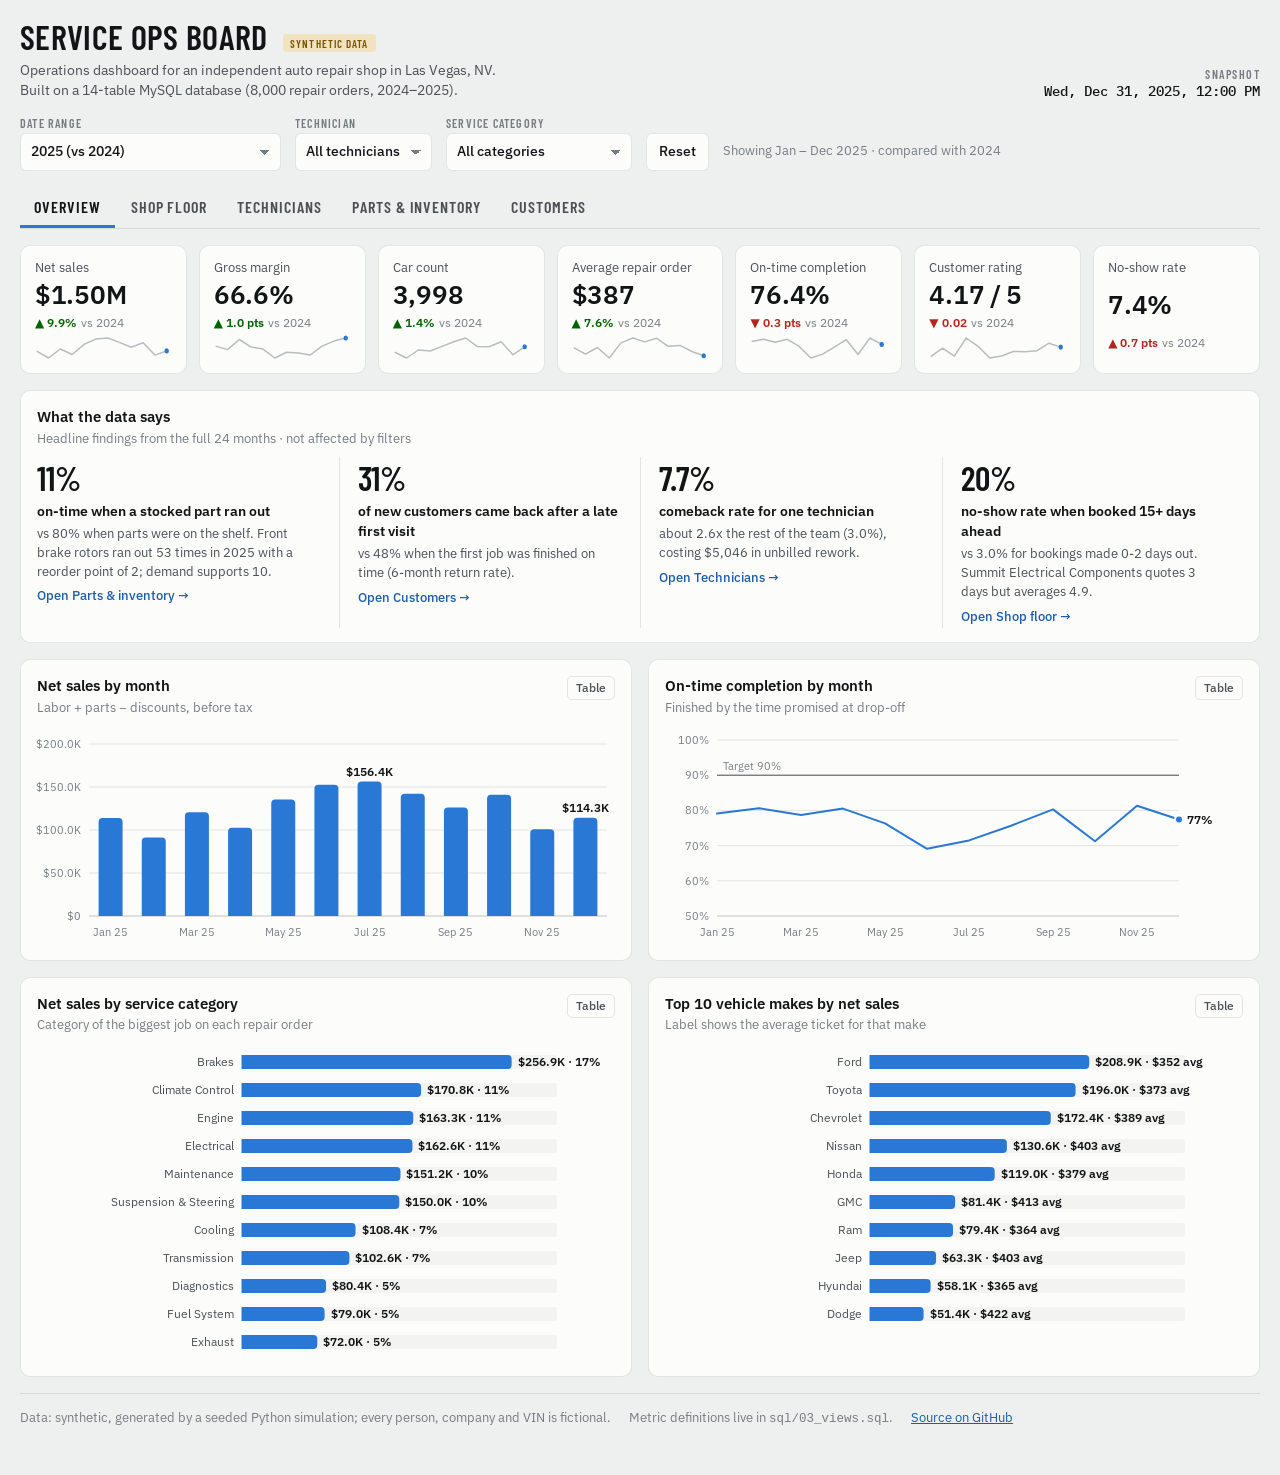
==== docs/index.html @ 3d135df9 "Rebuild service management database: v2 schema, analysis, dashboard, report Audit of the 2021 capsto" ====
<!doctype html>
<html lang="en">
<head>
<meta charset="utf-8">
<meta name="viewport" content="width=device-width, initial-scale=1, viewport-fit=cover">
<style>html{color-scheme:light}body{margin:0;font:14px/1.45 system-ui,sans-serif}img{max-width:100%}[hidden]{display:none!important}</style>
<title>Service Ops Board</title>
<link rel="preconnect" href="https://fonts.googleapis.com">
<link rel="preconnect" href="https://fonts.gstatic.com" crossorigin>
<link rel="stylesheet" href="https://fonts.googleapis.com/css2?family=Barlow+Condensed:wght@500;600&family=IBM+Plex+Mono:wght@400;500&family=IBM+Plex+Sans:wght@400;500;600&display=swap">
<style>
:root {
  --page:#eef0ef; --card:#fcfcfb; --card-2:#f3f4f2; --ink:#121416; --ink-2:#4a5056; --muted:#767d82;
  --grid:#e3e5e1; --axis:#c3c6c1; --hair:rgba(18,20,22,.10);
  --accent:#2a78d6; --accent-ink:#1c5cab; --accent-wash:rgba(42,120,214,.10);
  --s2:#eb6834; --s3:#1baf7a; --deemph:#b8bdbf;
  --good:#0ca30c; --warn:#fab219; --serious:#ec835a; --crit:#d03b3b;
  --good-ink:#006300; --warn-ink:#7a5200; --serious-ink:#9c3d17; --crit-ink:#b3261e;
  --chip-good:rgba(12,163,12,.12); --chip-warn:rgba(250,178,25,.22); --chip-serious:rgba(236,131,90,.20);
  --chip-crit:rgba(208,59,59,.13); --chip-neutral:rgba(18,20,22,.06);
  --seq-1:#e4eefb; --seq-2:#b7d3f6; --seq-3:#86b6ef; --seq-4:#5598e7; --seq-5:#2a78d6; --seq-6:#1c5cab; --seq-7:#104281;
  --seq-ink-lo:#121416; --seq-ink-hi:#ffffff;
  --tip-bg:#16191b; --tip-ink:#f4f5f5; --tip-ink-2:#aeb4b8;
  --sans:"IBM Plex Sans", system-ui, -apple-system, "Segoe UI", sans-serif;
  --mono:"IBM Plex Mono", ui-monospace, "SFMono-Regular", Menlo, monospace;
  --display:"Barlow Condensed", "Arial Narrow", system-ui, sans-serif;
}
@media (prefers-color-scheme: dark) {
  :root:not([data-theme="light"]) {
    color-scheme: dark;
    --page:#0e0f10; --card:#1a1a19; --card-2:#232322; --ink:#f3f4f4; --ink-2:#c3c2b7; --muted:#908e87;
    --grid:#2c2c2a; --axis:#3d3d3a; --hair:rgba(255,255,255,.10);
    --accent:#3987e5; --accent-ink:#86b6ef; --accent-wash:rgba(57,135,229,.16);
    --s2:#d95926; --s3:#199e70; --deemph:#55595c;
    --good-ink:#3cc43c; --warn-ink:#fab219; --serious-ink:#ec835a; --crit-ink:#f07a7a;
    --chip-good:rgba(12,163,12,.20); --chip-warn:rgba(250,178,25,.18); --chip-serious:rgba(236,131,90,.20);
    --chip-crit:rgba(208,59,59,.24); --chip-neutral:rgba(255,255,255,.08);
    --seq-1:#1f2833; --seq-2:#1b3656; --seq-3:#184f95; --seq-4:#256abf; --seq-5:#3987e5; --seq-6:#6da7ec; --seq-7:#b7d3f6;
    --seq-ink-lo:#f3f4f4; --seq-ink-hi:#0e0f10;
    --tip-bg:#f3f4f4; --tip-ink:#121416; --tip-ink-2:#4a5056;
  }
}
:root[data-theme="dark"] {
  color-scheme: dark;
  --page:#0e0f10; --card:#1a1a19; --card-2:#232322; --ink:#f3f4f4; --ink-2:#c3c2b7; --muted:#908e87;
  --grid:#2c2c2a; --axis:#3d3d3a; --hair:rgba(255,255,255,.10);
  --accent:#3987e5; --accent-ink:#86b6ef; --accent-wash:rgba(57,135,229,.16);
  --s2:#d95926; --s3:#199e70; --deemph:#55595c;
  --good-ink:#3cc43c; --warn-ink:#fab219; --serious-ink:#ec835a; --crit-ink:#f07a7a;
  --chip-good:rgba(12,163,12,.20); --chip-warn:rgba(250,178,25,.18); --chip-serious:rgba(236,131,90,.20);
  --chip-crit:rgba(208,59,59,.24); --chip-neutral:rgba(255,255,255,.08);
  --seq-1:#1f2833; --seq-2:#1b3656; --seq-3:#184f95; --seq-4:#256abf; --seq-5:#3987e5; --seq-6:#6da7ec; --seq-7:#b7d3f6;
  --seq-ink-lo:#f3f4f4; --seq-ink-hi:#0e0f10;
  --tip-bg:#f3f4f4; --tip-ink:#121416; --tip-ink-2:#4a5056;
}

* { box-sizing: border-box; }
body { background: var(--page); color: var(--ink); font: 14px/1.45 var(--sans); margin: 0; }
.wrap { max-width: 1320px; margin: 0 auto; padding: 20px 20px 48px; display: grid; gap: 16px; }
@media (max-width: 600px) { .wrap { padding: 14px 16px 40px; } }

/* header */
.top { display: flex; flex-wrap: wrap; align-items: flex-end; justify-content: space-between; gap: 12px 24px; }
.brand h1 { font: 600 34px/1 var(--display); letter-spacing: .01em; margin: 0; text-transform: uppercase; }
.brand p { margin: 6px 0 0; color: var(--ink-2); max-width: 62ch; }
.stamp { display: grid; gap: 2px; justify-items: end; text-align: right; }
.stamp .lbl { font: 600 12px/1 var(--display); letter-spacing: .12em; text-transform: uppercase; color: var(--muted); }
.stamp .val { font: 500 14px/1.3 var(--mono); color: var(--ink); }
@media (max-width: 600px) { .stamp { justify-items: start; text-align: left; } }
.badge { display: inline-block; font: 600 11px/1 var(--display); letter-spacing: .1em; text-transform: uppercase;
  padding: 4px 7px 3px; border-radius: 3px; background: var(--chip-warn); color: var(--warn-ink); vertical-align: 2px; margin-left: 8px; }

/* filters + tabs */
.controls { display: flex; flex-wrap: wrap; gap: 10px 14px; align-items: end; }
.field { display: grid; gap: 4px; }
.field label { font: 600 12px/1 var(--display); letter-spacing: .1em; text-transform: uppercase; color: var(--muted); }
select, .btn { font: 500 14px/1.2 var(--sans); color: var(--ink); background: var(--card); border: 1px solid var(--hair);
  border-radius: 6px; padding: 8px 30px 8px 10px; min-height: 38px; }
select { appearance: none; background-image: linear-gradient(45deg, transparent 50%, var(--muted) 50%), linear-gradient(135deg, var(--muted) 50%, transparent 50%);
  background-position: calc(100% - 15px) 16px, calc(100% - 10px) 16px; background-size: 5px 5px; background-repeat: no-repeat; max-width: 100%; }
.btn { padding: 8px 12px; cursor: pointer; }
.btn:hover { background: var(--card-2); }
:focus-visible { outline: 2px solid var(--focus, var(--accent)); outline-offset: 2px; }
.cmp { color: var(--muted); font-size: 13px; padding-bottom: 10px; }
.tabs { display: flex; gap: 2px; border-bottom: 1px solid var(--hair); overflow-x: auto; scrollbar-width: none; }
.tab { font: 600 16px/1 var(--display); letter-spacing: .06em; text-transform: uppercase; color: var(--ink-2);
  background: none; border: 0; border-bottom: 3px solid transparent; padding: 12px 14px 10px; cursor: pointer; white-space: nowrap; }
.tab:hover { color: var(--ink); }
.tab[aria-selected="true"] { color: var(--ink); border-bottom-color: var(--accent); }

/* layout */
.grid { display: grid; grid-template-columns: repeat(12, minmax(0, 1fr)); gap: 16px; }
.s12 { grid-column: span 12; } .s8 { grid-column: span 8; } .s6 { grid-column: span 6; } .s4 { grid-column: span 4; }
@media (max-width: 980px) { .s8, .s6, .s4 { grid-column: span 12; } }
.kpis { display: grid; grid-template-columns: repeat(auto-fit, minmax(160px, 1fr)); gap: 12px; grid-column: span 12; }

.card { background: var(--card); border: 1px solid var(--hair); border-radius: 10px; padding: 16px 16px 14px; min-width: 0; display: grid; gap: 10px; align-content: start; }
.card-h { display: flex; justify-content: space-between; align-items: start; gap: 12px; }
.card-h h2 { font: 600 15px/1.3 var(--sans); margin: 0; text-wrap: balance; }
.card-h .sub { color: var(--muted); font-size: 12.5px; margin-top: 2px; }
.tv { font: 500 12px/1 var(--sans); color: var(--ink-2); background: none; border: 1px solid var(--hair); border-radius: 5px;
  padding: 5px 8px; cursor: pointer; white-space: nowrap; }
.tv:hover { background: var(--card-2); }
.chart { position: relative; min-height: 40px; }
.chart svg { display: block; width: 100%; height: auto; overflow: visible; }
.note { color: var(--muted); font-size: 12px; }
.legend { display: flex; flex-wrap: wrap; gap: 6px 16px; font-size: 12.5px; color: var(--ink-2); }
.legend span { display: inline-flex; align-items: center; gap: 6px; }
.key-line { width: 14px; height: 2px; border-radius: 1px; display: inline-block; }
.key-dot { width: 10px; height: 10px; border-radius: 50%; display: inline-block; }
.key-ring { width: 10px; height: 10px; border-radius: 50%; display: inline-block; border: 2px solid var(--deemph); }
.key-box { width: 10px; height: 10px; border-radius: 2px; display: inline-block; }

/* KPI tile */
.kpi { background: var(--card); border: 1px solid var(--hair); border-radius: 10px; padding: 12px 14px; display: grid; gap: 4px; min-width: 0; }
.kpi .l { font-size: 12.5px; color: var(--ink-2); }
.kpi .v { font: 600 26px/1.15 var(--sans); letter-spacing: -.01em; }
.kpi .d { font-size: 12px; color: var(--muted); display: flex; gap: 4px; align-items: baseline; flex-wrap: wrap; }
.kpi .d b { font-weight: 600; }
.up-good { color: var(--good-ink); } .down-bad { color: var(--crit-ink); } .flat { color: var(--ink-2); }
.kpi svg { width: 100%; height: 26px; display: block; }

/* tables */
.tbl-wrap { overflow-x: auto; }
table { border-collapse: collapse; width: 100%; font-size: 13px; }
th { font: 600 12px/1.2 var(--display); letter-spacing: .08em; text-transform: uppercase; color: var(--muted); text-align: left;
  padding: 8px 10px; border-bottom: 1px solid var(--axis); white-space: nowrap; }
td { padding: 8px 10px; border-bottom: 1px solid var(--grid); vertical-align: middle; }
td.n, th.n { text-align: right; font-variant-numeric: tabular-nums; }
td.mono { font-family: var(--mono); font-size: 12.5px; }
tr:last-child td { border-bottom: 0; }
.sub-t { color: var(--muted); font-size: 12px; }

.chip { display: inline-flex; align-items: center; gap: 5px; font: 500 12px/1 var(--sans); padding: 4px 8px; border-radius: 999px; white-space: nowrap; }
.chip svg { width: 12px; height: 12px; flex: none; }
.c-good { background: var(--chip-good); color: var(--good-ink); }
.c-warn { background: var(--chip-warn); color: var(--warn-ink); }
.c-serious { background: var(--chip-serious); color: var(--serious-ink); }
.c-crit { background: var(--chip-crit); color: var(--crit-ink); }
.c-neutral { background: var(--chip-neutral); color: var(--ink-2); }

.meter { display: flex; align-items: center; gap: 8px; min-width: 150px; }
.meter .track { position: relative; flex: 1; height: 8px; border-radius: 4px; background: var(--accent-wash); }
.meter .fill { position: absolute; left: 0; top: 0; bottom: 0; border-radius: 4px; background: var(--accent); }
.meter .tick { position: absolute; top: -3px; bottom: -3px; width: 2px; background: var(--ink-2); border-radius: 1px; }
.meter span { font-variant-numeric: tabular-nums; min-width: 48px; text-align: right; }

/* findings */
.finds { display: grid; grid-template-columns: repeat(auto-fit, minmax(230px, 1fr)); gap: 0; }
.find { display: grid; gap: 4px; align-content: start; padding: 4px 18px 2px; border-left: 1px solid var(--grid); }
.find:first-child { border-left: 0; padding-left: 0; }
@media (max-width: 980px) { .find { border-left: 0; padding: 12px 0; border-top: 1px solid var(--grid); } .find:first-child { border-top: 0; } }
.find .big { font: 600 34px/1 var(--display); color: var(--ink); margin-bottom: 2px; }
.find .t { font-weight: 600; }
.find .b { color: var(--ink-2); font-size: 13px; }
.find button { justify-self: start; font: 500 12.5px/1 var(--sans); color: var(--accent-ink); background: none; border: 0; padding: 4px 0; cursor: pointer; }
.find button:hover { text-decoration: underline; }

/* tooltip */
#tip { position: fixed; z-index: 20; pointer-events: none; background: var(--tip-bg); color: var(--tip-ink); border-radius: 8px;
  padding: 8px 10px; font-size: 12.5px; box-shadow: 0 6px 20px rgba(0,0,0,.18); max-width: 260px; }
#tip .tt { color: var(--tip-ink-2); margin-bottom: 4px; }
#tip .row { display: flex; align-items: center; gap: 8px; }
#tip .row b { font-weight: 600; font-variant-numeric: tabular-nums; }
#tip .row i { color: var(--tip-ink-2); font-style: normal; }

footer { color: var(--muted); font-size: 12.5px; display: flex; flex-wrap: wrap; gap: 6px 18px; border-top: 1px solid var(--hair); padding-top: 14px; }
footer a { color: var(--accent-ink); }

.axis-t { fill: var(--muted); font: 11px var(--sans); font-variant-numeric: tabular-nums; }
.lbl-t { fill: var(--ink-2); font: 12px var(--sans); }
.val-t { fill: var(--ink); font: 600 12px var(--sans); font-variant-numeric: tabular-nums; }
.grp-t { fill: var(--muted); font: 600 11px var(--display); letter-spacing: .1em; text-transform: uppercase; }
.hit { fill: transparent; cursor: default; }
.mark { transition: opacity .12s; }
@media (prefers-reduced-motion: reduce) { .mark { transition: none; } }
</style>
</head>
<body>


<div class="wrap">
  <header class="top">
    <div class="brand">
      <h1>Service Ops Board <span class="badge">Synthetic data</span></h1>
      <p>Operations dashboard for an independent auto repair shop in Las Vegas, NV. Built on a 14-table MySQL database (8,000 repair orders, 2024–2025).</p>
    </div>
    <div class="stamp"><span class="lbl">Snapshot</span><span class="val" id="stamp"></span></div>
  </header>

  <div class="controls" role="group" aria-label="Filters">
    <div class="field"><label for="f-period">Date range</label>
      <select id="f-period">
        <option value="fy25">2025 (vs 2024)</option>
        <option value="q425">Oct – Dec 2025 (vs 2024)</option>
        <option value="sum25">Summer 2025, Jun – Aug (vs 2024)</option>
        <option value="l90">Last 90 days (vs prior 90)</option>
        <option value="fy24">2024</option>
        <option value="all">All 24 months</option>
      </select></div>
    <div class="field"><label for="f-tech">Technician</label><select id="f-tech"></select></div>
    <div class="field"><label for="f-cat">Service category</label><select id="f-cat"></select></div>
    <button class="btn" id="f-reset" type="button">Reset</button>
    <div class="cmp" id="cmp"></div>
  </div>

  <nav class="tabs" role="tablist" aria-label="Dashboard pages">
    <button class="tab" role="tab" id="t-overview" data-tab="overview">Overview</button>
    <button class="tab" role="tab" id="t-floor" data-tab="floor">Shop floor</button>
    <button class="tab" role="tab" id="t-techs" data-tab="techs">Technicians</button>
    <button class="tab" role="tab" id="t-parts" data-tab="parts">Parts &amp; inventory</button>
    <button class="tab" role="tab" id="t-customers" data-tab="customers">Customers</button>
  </nav>

  <main id="view" class="grid" role="tabpanel"></main>

  <footer>
    <span>Data: synthetic, generated by a seeded Python simulation; every person, company and VIN is fictional.</span>
    <span>Metric definitions live in <code>sql/03_views.sql</code>.</span>
    <span><a href="https://github.com/JomelCapili/Database-Design-and-Implementation">Source on GitHub</a></span>
  </footer>
</div>
<div id="tip" hidden></div>

<script id="dash-data" type="application/json">{"meta":{"epoch":"2024-01-01","snapshot":"2025-12-31 12:00:00","mechs":[{"name":"Marcus Reyes","level":"Master Technician"},{"name":"Dana Whitfield","level":"Master Technician"},{"name":"Luis Navarro","level":"Technician"},{"name":"Priya Shah","level":"Technician"},{"name":"Tyler Brooks","level":"Technician"},{"name":"Kevin Tran","level":"Apprentice"},{"name":"Jordan Kim","level":"Apprentice"}],"cats":["Brakes","Exhaust","Engine","Maintenance","Diagnostics","Suspension & Steering","Electrical","Transmission","Fuel System","Climate Control","Cooling"],"makes":["Kia","Chevrolet","Honda","Chrysler","Ford","Audi","Toyota","Hyundai","Ram","Lexus","Subaru","Volkswagen","Dodge","Jeep","Mazda","Nissan","BMW","Buick","GMC","Mercedes-Benz"],"channels":["Walk-in","Google Search","Referral","Yelp","Social Media","Fleet Account"],"statuses":["Completed","In Progress","Waiting on Parts","Open"],"slots":["07:30","08:00","08:30","09:00","09:30","10:00","10:30","11:00","11:30","12:00","12:30","13:00","13:30","14:00","14:30","15:00","15:30"],"apptStatus":["Arrived","No-Show","Cancelled","Scheduled"],"parts":[{"sku":"FL-0W20-QT","name":"Full Synthetic Motor Oil 0W-20 (1 qt)","cat":"Fluids"},{"sku":"FL-5W30-QT","name":"Full Synthetic Motor Oil 5W-30 (1 qt)","cat":"Fluids"},{"sku":"FL-ATF-QT","name":"ATF Multi-Vehicle (1 qt)","cat":"Fluids"},{"sku":"FL-COOL-GAL","name":"Extended Life Coolant 50/50 (1 gal)","cat":"Fluids"},{"sku":"FL-DOT4","name":"DOT 4 Brake Fluid (32 oz)","cat":"Fluids"},{"sku":"FL-R134A","name":"R-134a Refrigerant (12 oz)","cat":"Fluids"},{"sku":"FL-R1234YF","name":"R-1234yf Refrigerant (8 oz)","cat":"Fluids"},{"sku":"FL-FUELCLN","name":"Fuel Injection Cleaning Kit","cat":"Fluids"},{"sku":"FI-OIL-STD","name":"Oil Filter - Spin-On","cat":"Filters"},{"sku":"FI-OIL-CART","name":"Oil Filter - Cartridge (European)","cat":"Filters"},{"sku":"FI-AIR","name":"Engine Air Filter","cat":"Filters"},{"sku":"FI-CABIN","name":"Cabin Air Filter","cat":"Filters"},{"sku":"FI-FUEL","name":"In-Line Fuel Filter","cat":"Filters"},{"sku":"BR-PAD-F","name":"Ceramic Brake Pads - Front (set)","cat":"Brakes"},{"sku":"BR-PAD-R","name":"Ceramic Brake Pads - Rear (set)","cat":"Brakes"},{"sku":"BR-ROT-F","name":"Brake Rotor - Front (each)","cat":"Brakes"},{"sku":"BR-HW-KIT","name":"Brake Hardware Kit","cat":"Brakes"},{"sku":"EL-BAT-24F","name":"AGM Battery - Group 24F","cat":"Electrical System"},{"sku":"EL-BAT-H6","name":"AGM Battery - Group H6/48","cat":"Electrical System"},{"sku":"EL-ALT","name":"Alternator (Remanufactured)","cat":"Electrical System"},{"sku":"EL-STARTER","name":"Starter Motor (Remanufactured)","cat":"Electrical System"},{"sku":"EL-COIL","name":"Ignition Coil","cat":"Electrical System"},{"sku":"EL-PLUG-IR","name":"Iridium Spark Plug (each)","cat":"Electrical System"},{"sku":"EL-O2","name":"Oxygen Sensor","cat":"Electrical System"},{"sku":"AC-COMP","name":"A/C Compressor Assembly","cat":"Climate Control"},{"sku":"AC-DRIER","name":"A/C Receiver Drier / Accumulator","cat":"Climate Control"},{"sku":"AC-DYE","name":"UV Leak Detection Dye","cat":"Climate Control"},{"sku":"AC-COND","name":"A/C Condenser","cat":"Climate Control"},{"sku":"CL-WPUMP","name":"Water Pump","cat":"Cooling System"},{"sku":"CL-RAD","name":"Radiator","cat":"Cooling System"},{"sku":"CL-TSTAT","name":"Thermostat & Gasket","cat":"Cooling System"},{"sku":"CL-HOSE","name":"Radiator Hose Kit","cat":"Cooling System"},{"sku":"EN-TBELT","name":"Timing Belt Kit","cat":"Engine"},{"sku":"EN-VCG","name":"Valve Cover Gasket Set","cat":"Engine"},{"sku":"EN-SERP","name":"Serpentine Belt","cat":"Engine"},{"sku":"EN-MOUNT","name":"Engine Mount","cat":"Engine"},{"sku":"CH-STRUT","name":"Strut Assembly - Front (each)","cat":"Chassis"},{"sku":"CH-CARM","name":"Control Arm w/ Ball Joint","cat":"Chassis"},{"sku":"CH-TIEROD","name":"Outer Tie Rod End","cat":"Chassis"},{"sku":"CH-SWAYLNK","name":"Sway Bar Link","cat":"Chassis"},{"sku":"EX-CAT","name":"Catalytic Converter (Direct-Fit)","cat":"Exhaust System"},{"sku":"EX-MUFF","name":"Muffler","cat":"Exhaust System"},{"sku":"EX-GASKET","name":"Exhaust Gasket Kit","cat":"Exhaust System"},{"sku":"FS-PUMP","name":"Fuel Pump Module","cat":"Fuel System"},{"sku":"FS-INJ","name":"Fuel Injector (each)","cat":"Fuel System"},{"sku":"TR-FILTER","name":"Transmission Filter & Gasket Kit","cat":"Transmission"},{"sku":"TR-CLUTCH","name":"Clutch Kit","cat":"Transmission"},{"sku":"TR-REBUILD","name":"Transmission Rebuild Kit","cat":"Transmission"},{"sku":"TR-SOLENOID","name":"Shift Solenoid","cat":"Transmission"}]},"wo":{"id":[1,2,3,4,5,6,7,8,9,10,11,12,13,14,15,16,17,18,19,20,21,22,23,24,25,26,27,28,29,30,31,32,33,34,35,36,37,38,39,40,41,42,43,44,45,46,47,48,49,50,51,52,53,54,55,56,57,58,59,60,61,62,63,64,65,66,67,68,69,70,71,72,73,74,75,76,77,78,79,80,81,82,83,84,85,86,87,88,89,90,91,92,93,94,95,96,97,98,99,100,101,102,103,104,105,106,107,108,109,110,111,112,113,114,115,116,117,118,119,120,121,122,123,124,125,126,127,128,129,130,131,132,133,134,135,136,137,138,139,140,141,142,143,144,145,146,147,148,149,150,151,152,153,154,155,156,157,158,159,160,161,162,163,164,165,166,167,168,169,170,171,172,173,174,175,176,177,178,179,180,181,182,183,184,185,186,187,188,189,190,191,192,193,194,195,196,197,198,199,200,201,202,203,204,205,206,207,208,209,210,211,212,213,214,215,216,217,218,219,220,221,222,223,224,225,226,227,228,229,230,231,232,233,234,235,236,237,238,239,240,241,242,243,244,245,246,247,248,249,250,251,252,253,254,255,256,257,258,259,260,261,262,263,264,265,266,267,268,269,270,271,272,273,274,275,276,277,278,279,280,281,282,283,284,285,286,287,288,289,290,291,292,293,294,295,296,297,298,299,300,301,302,303,304,305,306,307,308,309,310,311,312,313,314,315,316,317,318,319,320,321,322,323,324,325,326,327,328,329,330,331,332,333,334,335,336,337,338,339,340,341,342,343,344,345,346,347,348,349,350,351,352,353,354,355,356,357,358,359,360,361,362,363,364,365,366,367,368,369,370,371,372,373,374,375,376,377,378,379,380,381,382,383,384,385,386,387,388,389,390,391,392,393,394,395,396,397,398,399,400,401,402,403,404,405,406,407,408,409,410,411,412,413,414,415,416,417,418,419,420,421,422,423,424,425,426,427,428,429,430,431,432,433,434,435,436,437,438,439,440,441,442,443,444,445,446,447,448,449,450,451,452,453,454,455,456,457,458,459,460,461,462,463,464,465,466,467,468,469,470,471,472,473,474,475,476,477,478,479,480,481,482,483,484,485,486,487,488,489,490,491,492,493,494,495,496,497,498,499,500,501,502,503,504,505,506,507,508,509,510,511,512,513,514,515,516,517,518,519,520,521,522,523,524,525,526,527,528,529,530,531,532,533,534,535,536,537,538,539,540,541,542,543,544,545,546,547,548,549,550,551,552,553,554,555,556,557,558,559,560,561,562,563,564,565,566,567,568,569,570,571,572,573,574,575,576,577,578,579,580,581,582,583,584,585,586,587,588,589,590,591,592,593,594,595,596,597,598,599,600,601,602,603,604,605,606,607,608,609,610,611,612,613,614,615,616,617,618,619,620,621,622,623,624,625,626,627,628,629,630,631,632,633,634,635,636,637,638,639,640,641,642,643,644,645,646,647,648,649,650,651,652,653,654,655,656,657,658,659,660,661,662,663,664,665,666,667,668,669,670,671,672,673,674,675,676,677,678,679,680,681,682,683,684,685,686,687,688,689,690,691,692,693,694,695,696,697,698,699,700,701,702,703,704,705,706,707,708,709,710,711,712,713,714,715,716,717,718,719,720,721,722,723,724,725,726,727,728,729,730,731,732,733,734,735,736,737,738,739,740,741,742,743,744,745,746,747,748,749,750,751,752,753,754,755,756,757,758,759,760,761,762,763,764,765,766,767,768,769,770,771,772,773,774,775,776,777,778,779,780,781,782,783,784,785,786,787,788,789,790,791,792,793,794,795,796,797,798,799,800,801,802,803,804,805,806,807,808,809,810,811,812,813,814,815,816,817,818,819,820,821,822,823,824,825,826,827,828,829,830,831,832,833,834,835,836,837,838,839,840,841,842,843,844,845,846,847,848,849,850,851,852,853,854,855,856,857,858,859,860,861,862,863,864,865,866,867,868,869,870,871,872,873,874,875,876,877,878,879,880,881,882,883,884,885,886,887,888,889,890,891,892,893,894,895,896,897,898,899,900,901,902,903,904,905,906,907,908,909,910,911,912,913,914,915,916,917,918,919,920,921,922,923,924,925,926,927,928,929,930,931,932,933,934,935,936,937,938,939,940,941,942,943,944,945,946,947,948,949,950,951,952,953,954,955,956,957,958,959,960,961,962,963,964,965,966,967,968,969,970,971,972,973,974,975,976,977,978,979,980,981,982,983,984,985,986,987,988,989,990,991,992,993,994,995,996,997,998,999,1000,1001,1002,1003,1004,1005,1006,1007,1008,1009,1010,1011,1012,1013,1014,1015,1016,1017,1018,1019,1020,1021,1022,1023,1024,1025,1026,1027,1028,1029,1030,1031,1032,1033,1034,1035,1036,1037,1038,1039,1040,1041,1042,1043,1044,1045,1046,1047,1048,1049,1050,1051,1052,1053,1054,1055,1056,1057,1058,1059,1060,1061,1062,1063,1064,1065,1066,1067,1068,1069,1070,1071,1072,1073,1074,1075,1076,1077,1078,1079,1080,1081,1082,1083,1084,1085,1086,1087,1088,1089,1090,1091,1092,1093,1094,1095,1096,1097,1098,1099,1100,1101,1102,1103,1104,1105,1106,1107,1108,1109,1110,1111,1112,1113,1114,1115,1116,1117,1118,1119,1120,1121,1122,1123,1124,1125,1126,1127,1128,1129,1130,1131,1132,1133,1134,1135,1136,1137,1138,1139,1140,1141,1142,1143,1144,1145,1146,1147,1148,1149,1150,1151,1152,1153,1154,1155,1156,1157,1158,1159,1160,1161,1162,1163,1164,1165,1166,1167,1168,1169,1170,1171,1172,1173,1174,1175,1176,1177,1178,1179,1180,1181,1182,1183,1184,1185,1186,1187,1188,1189,1190,1191,1192,1193,1194,1195,1196,1197,1198,1199,1200,1201,1202,1203,1204,1205,1206,1207,1208,1209,1210,1211,1212,1213,1214,1215,1216,1217,1218,1219,1220,1221,1222,1223,1224,1225,1226,1227,1228,1229,1230,1231,1232,1233,1234,1235,1236,1237,1238,1239,1240,1241,1242,1243,1244,1245,1246,1247,1248,1249,1250,1251,1252,1253,1254,1255,1256,1257,1258,1259,1260,1261,1262,1263,1264,1265,1266,1267,1268,1269,1270,1271,1272,1273,1274,1275,1276,1277,1278,1279,1280,1281,1282,1283,1284,1285,1286,1287,1288,1289,1290,1291,1292,1293,1294,1295,1296,1297,1298,1299,1300,1301,1302,1303,1304,1305,1306,1307,1308,1309,1310,1311,1312,1313,1314,1315,1316,1317,1318,1319,1320,1321,1322,1323,1324,1325,1326,1327,1328,1329,1330,1331,1332,1333,1334,1335,1336,1337,1338,1339,1340,1341,1342,1343,1344,1345,1346,1347,1348,1349,1350,1351,1352,1353,1354,1355,1356,1357,1358,1359,1360,1361,1362,1363,1364,1365,1366,1367,1368,1369,1370,1371,1372,1373,1374,1375,1376,1377,1378,1379,1380,1381,1382,1383,1384,1385,1386,1387,1388,1389,1390,1391,1392,1393,1394,1395,1396,1397,1398,1399,1400,1401,1402,1403,1404,1405,1406,1407,1408,1409,1410,1411,1412,1413,1414,1415,1416,1417,1418,1419,1420,1421,1422,1423,1424,1425,1426,1427,1428,1429,1430,1431,1432,1433,1434,1435,1436,1437,1438,1439,1440,1441,1442,1443,1444,1445,1446,1447,1448,1449,1450,1451,1452,1453,1454,1455,1456,1457,1458,1459,1460,1461,1462,1463,1464,1465,1466,1467,1468,1469,1470,1471,1472,1473,1474,1475,1476,1477,1478,1479,1480,1481,1482,1483,1484,1485,1486,1487,1488,1489,1490,1491,1492,1493,1494,1495,1496,1497,1498,1499,1500,1501,1502,1503,1504,1505,1506,1507,1508,1509,1510,1511,1512,1513,1514,1515,1516,1517,1518,1519,1520,1521,1522,1523,1524,1525,1526,1527,1528,1529,1530,1531,1532,1533,1534,1535,1536,1537,1538,1539,1540,1541,1542,1543,1544,1545,1546,1547,1548,1549,1550,1551,1552,1553,1554,1555,1556,1557,1558,1559,1560,1561,1562,1563,1564,1565,1566,1567,1568,1569,1570,1571,1572,1573,1574,1575,1576,1577,1578,1579,1580,1581,1582,1583,1584,1585,1586,1587,1588,1589,1590,1591,1592,1593,1594,1595,1596,1597,1598,1599,1600,1601,1602,1603,1604,1605,1606,1607,1608,1609,1610,1611,1612,1613,1614,1615,1616,1617,1618,1619,1620,1621,1622,1623,1624,1625,1626,1627,1628,1629,1630,1631,1632,1633,1634,1635,1636,1637,1638,1639,1640,1641,1642,1643,1644,1645,1646,1647,1648,1649,1650,1651,1652,1653,1654,1655,1656,1657,1658,1659,1660,1661,1662,1663,1664,1665,1666,1667,1668,1669,1670,1671,1672,1673,1674,1675,1676,1677,1678,1679,1680,1681,1682,1683,1684,1685,1686,1687,1688,1689,1690,1691,1692,1693,1694,1695,1696,1697,1698,1699,1700,1701,1702,1703,1704,1705,1706,1707,1708,1709,1710,1711,1712,1713,1714,1715,1716,1717,1718,1719,1720,1721,1722,1723,1724,1725,1726,1727,1728,1729,1730,1731,1732,1733,1734,1735,1736,1737,1738,1739,1740,1741,1742,1743,1744,1745,1746,1747,1748,1749,1750,1751,1752,1753,1754,1755,1756,1757,1758,1759,1760,1761,1762,1763,1764,1765,1766,1767,1768,1769,1770,1771,1772,1773,1774,1775,1776,1777,1778,1779,1780,1781,1782,1783,1784,1785,1786,1787,1788,1789,1790,1791,1792,1793,1794,1795,1796,1797,1798,1799,1800,1801,1802,1803,1804,1805,1806,1807,1808,1809,1810,1811,1812,1813,1814,1815,1816,1817,1818,1819,1820,1821,1822,1823,1824,1825,1826,1827,1828,1829,1830,1831,1832,1833,1834,1835,1836,1837,1838,1839,1840,1841,1842,1843,1844,1845,1846,1847,1848,1849,1850,1851,1852,1853,1854,1855,1856,1857,1858,1859,1860,1861,1862,1863,1864,1865,1866,1867,1868,1869,1870,1871,1872,1873,1874,1875,1876,1877,1878,1879,1880,1881,1882,1883,1884,1885,1886,1887,1888,1889,1890,1891,1892,1893,1894,1895,1896,1897,1898,1899,1900,1901,1902,1903,1904,1905,1906,1907,1908,1909,1910,1911,1912,1913,1914,1915,1916,1917,1918,1919,1920,1921,1922,1923,1924,1925,1926,1927,1928,1929,1930,1931,1932,1933,1934,1935,1936,1937,1938,1939,1940,1941,1942,1943,1944,1945,1946,1947,1948,1949,1950,1951,1952,1953,1954,1955,1956,1957,1958,1959,1960,1961,1962,1963,1964,1965,1966,1967,1968,1969,1970,1971,1972,1973,1974,1975,1976,1977,1978,1979,1980,1981,1982,1983,1984,1985,1986,1987,1988,1989,1990,1991,1992,1993,1994,1995,1996,1997,1998,1999,2000,2001,2002,2003,2004,2005,2006,2007,2008,2009,2010,2011,2012,2013,2014,2015,2016,2017,2018,2019,2020,2021,2022,2023,2024,2025,2026,2027,2028,2029,2030,2031,2032,2033,2034,2035,2036,2037,2038,2039,2040,2041,2042,2043,2044,2045,2046,2047,2048,2049,2050,2051,2052,2053,2054,2055,2056,2057,2058,2059,2060,2061,2062,2063,2064,2065,2066,2067,2068,2069,2070,2071,2072,2073,2074,2075,2076,2077,2078,2079,2080,2081,2082,2083,2084,2085,2086,2087,2088,2089,2090,2091,2092,2093,2094,2095,2096,2097,2098,2099,2100,2101,2102,2103,2104,2105,2106,2107,2108,2109,2110,2111,2112,2113,2114,2115,2116,2117,2118,2119,2120,2121,2122,2123,2124,2125,2126,2127,2128,2129,2130,2131,2132,2133,2134,2135,2136,2137,2138,2139,2140,2141,2142,2143,2144,2145,2146,2147,2148,2149,2150,2151,2152,2153,2154,2155,2156,2157,2158,2159,2160,2161,2162,2163,2164,2165,2166,2167,2168,2169,2170,2171,2172,2173,2174,2175,2176,2177,2178,2179,2180,2181,2182,2183,2184,2185,2186,2187,2188,2189,2190,2191,2192,2193,2194,2195,2196,2197,2198,2199,2200,2201,2202,2203,2204,2205,2206,2207,2208,2209,2210,2211,2212,2213,2214,2215,2216,2217,2218,2219,2220,2221,2222,2223,2224,2225,2226,2227,2228,2229,2230,2231,2232,2233,2234,2235,2236,2237,2238,2239,2240,2241,2242,2243,2244,2245,2246,2247,2248,2249,2250,2251,2252,2253,2254,2255,2256,2257,2258,2259,2260,2261,2262,2263,2264,2265,2266,2267,2268,2269,2270,2271,2272,2273,2274,2275,2276,2277,2278,2279,2280,2281,2282,2283,2284,2285,2286,2287,2288,2289,2290,2291,2292,2293,2294,2295,2296,2297,2298,2299,2300,2301,2302,2303,2304,2305,2306,2307,2308,2309,2310,2311,2312,2313,2314,2315,2316,2317,2318,2319,2320,2321,2322,2323,2324,2325,2326,2327,2328,2329,2330,2331,2332,2333,2334,2335,2336,2337,2338,2339,2340,2341,2342,2343,2344,2345,2346,2347,2348,2349,2350,2351,2352,2353,2354,2355,2356,2357,2358,2359,2360,2361,2362,2363,2364,2365,2366,2367,2368,2369,2370,2371,2372,2373,2374,2375,2376,2377,2378,2379,2380,2381,2382,2383,2384,2385,2386,2387,2388,2389,2390,2391,2392,2393,2394,2395,2396,2397,2398,2399,2400,2401,2402,2403,2404,2405,2406,2407,2408,2409,2410,2411,2412,2413,2414,2415,2416,2417,2418,2419,2420,2421,2422,2423,2424,2425,2426,2427,2428,2429,2430,2431,2432,2433,2434,2435,2436,2437,2438,2439,2440,2441,2442,2443,2444,2445,2446,2447,2448,2449,2450,2451,2452,2453,2454,2455,2456,2457,2458,2459,2460,2461,2462,2463,2464,2465,2466,2467,2468,2469,2470,2471,2472,2473,2474,2475,2476,2477,2478,2479,2480,2481,2482,2483,2484,2485,2486,2487,2488,2489,2490,2491,2492,2493,2494,2495,2496,2497,2498,2499,2500,2501,2502,2503,2504,2505,2506,2507,2508,2509,2510,2511,2512,2513,2514,2515,2516,2517,2518,2519,2520,2521,2522,2523,2524,2525,2526,2527,2528,2529,2530,2531,2532,2533,2534,2535,2536,2537,2538,2539,2540,2541,2542,2543,2544,2545,2546,2547,2548,2549,2550,2551,2552,2553,2554,2555,2556,2557,2558,2559,2560,2561,2562,2563,2564,2565,2566,2567,2568,2569,2570,2571,2572,2573,2574,2575,2576,2577,2578,2579,2580,2581,2582,2583,2584,2585,2586,2587,2588,2589,2590,2591,2592,2593,2594,2595,2596,2597,2598,2599,2600,2601,2602,2603,2604,2605,2606,2607,2608,2609,2610,2611,2612,2613,2614,2615,2616,2617,2618,2619,2620,2621,2622,2623,2624,2625,2626,2627,2628,2629,2630,2631,2632,2633,2634,2635,2636,2637,2638,2639,2640,2641,2642,2643,2644,2645,2646,2647,2648,2649,2650,2651,2652,2653,2654,2655,2656,2657,2658,2659,2660,2661,2662,2663,2664,2665,2666,2667,2668,2669,2670,2671,2672,2673,2674,2675,2676,2677,2678,2679,2680,2681,2682,2683,2684,2685,2686,2687,2688,2689,2690,2691,2692,2693,2694,2695,2696,2697,2698,2699,2700,2701,2702,2703,2704,2705,2706,2707,2708,2709,2710,2711,2712,2713,2714,2715,2716,2717,2718,2719,2720,2721,2722,2723,2724,2725,2726,2727,2728,2729,2730,2731,2732,2733,2734,2735,2736,2737,2738,2739,2740,2741,2742,2743,2744,2745,2746,2747,2748,2749,2750,2751,2752,2753,2754,2755,2756,2757,2758,2759,2760,2761,2762,2763,2764,2765,2766,2767,2768,2769,2770,2771,2772,2773,2774,2775,2776,2777,2778,2779,2780,2781,2782,2783,2784,2785,2786,2787,2788,2789,2790,2791,2792,2793,2794,2795,2796,2797,2798,2799,2800,2801,2802,2803,2804,2805,2806,2807,2808,2809,2810,2811,2812,2813,2814,2815,2816,2817,2818,2819,2820,2821,2822,2823,2824,2825,2826,2827,2828,2829,2830,2831,2832,2833,2834,2835,2836,2837,2838,2839,2840,2841,2842,2843,2844,2845,2846,2847,2848,2849,2850,2851,2852,2853,2854,2855,2856,2857,2858,2859,2860,2861,2862,2863,2864,2865,2866,2867,2868,2869,2870,2871,2872,2873,2874,2875,2876,2877,2878,2879,2880,2881,2882,2883,2884,2885,2886,2887,2888,2889,2890,2891,2892,2893,2894,2895,2896,2897,2898,2899,2900,2901,2902,2903,2904,2905,2906,2907,2908,2909,2910,2911,2912,2913,2914,2915,2916,2917,2918,2919,2920,2921,2922,2923,2924,2925,2926,2927,2928,2929,2930,2931,2932,2933,2934,2935,2936,2937,2938,2939,2940,2941,2942,2943,2944,2945,2946,2947,2948,2949,2950,2951,2952,2953,2954,2955,2956,2957,2958,2959,2960,2961,2962,2963,2964,2965,2966,2967,2968,2969,2970,2971,2972,2973,2974,2975,2976,2977,2978,2979,2980,2981,2982,2983,2984,2985,2986,2987,2988,2989,2990,2991,2992,2993,2994,2995,2996,2997,2998,2999,3000,3001,3002,3003,3004,3005,3006,3007,3008,3009,3010,3011,3012,3013,3014,3015,3016,3017,3018,3019,3020,3021,3022,3023,3024,3025,3026,3027,3028,3029,3030,3031,3032,3033,3034,3035,3036,3037,3038,3039,3040,3041,3042,3043,3044,3045,3046,3047,3048,3049,3050,3051,3052,3053,3054,3055,3056,3057,3058,3059,3060,3061,3062,3063,3064,3065,3066,3067,3068,3069,3070,3071,3072,3073,3074,3075,3076,3077,3078,3079,3080,3081,3082,3083,3084,3085,3086,3087,3088,3089,3090,3091,3092,3093,3094,3095,3096,3097,3098,3099,3100,3101,3102,3103,3104,3105,3106,3107,3108,3109,3110,3111,3112,3113,3114,3115,3116,3117,3118,3119,3120,3121,3122,3123,3124,3125,3126,3127,3128,3129,3130,3131,3132,3133,3134,3135,3136,3137,3138,3139,3140,3141,3142,3143,3144,3145,3146,3147,3148,3149,3150,3151,3152,3153,3154,3155,3156,3157,3158,3159,3160,3161,3162,3163,3164,3165,3166,3167,3168,3169,3170,3171,3172,3173,3174,3175,3176,3177,3178,3179,3180,3181,3182,3183,3184,3185,3186,3187,3188,3189,3190,3191,3192,3193,3194,3195,3196,3197,3198,3199,3200,3201,3202,3203,3204,3205,3206,3207,3208,3209,3210,3211,3212,3213,3214,3215,3216,3217,3218,3219,3220,3221,3222,3223,3224,3225,3226,3227,3228,3229,3230,3231,3232,3233,3234,3235,3236,3237,3238,3239,3240,3241,3242,3243,3244,3245,3246,3247,3248,3249,3250,3251,3252,3253,3254,3255,3256,3257,3258,3259,3260,3261,3262,3263,3264,3265,3266,3267,3268,3269,3270,3271,3272,3273,3274,3275,3276,3277,3278,3279,3280,3281,3282,3283,3284,3285,3286,3287,3288,3289,3290,3291,3292,3293,3294,3295,3296,3297,3298,3299,3300,3301,3302,3303,3304,3305,3306,3307,3308,3309,3310,3311,3312,3313,3314,3315,3316,3317,3318,3319,3320,3321,3322,3323,3324,3325,3326,3327,3328,3329,3330,3331,3332,3333,3334,3335,3336,3337,3338,3339,3340,3341,3342,3343,3344,3345,3346,3347,3348,3349,3350,3351,3352,3353,3354,3355,3356,3357,3358,3359,3360,3361,3362,3363,3364,3365,3366,3367,3368,3369,3370,3371,3372,3373,3374,3375,3376,3377,3378,3379,3380,3381,3382,3383,3384,3385,3386,3387,3388,3389,3390,3391,3392,3393,3394,3395,3396,3397,3398,3399,3400,3401,3402,3403,3404,3405,3406,3407,3408,3409,3410,3411,3412,3413,3414,3415,3416,3417,3418,3419,3420,3421,3422,3423,3424,3425,3426,3427,3428,3429,3430,3431,3432,3433,3434,3435,3436,3437,3438,3439,3440,3441,3442,3443,3444,3445,3446,3447,3448,3449,3450,3451,3452,3453,3454,3455,3456,3457,3458,3459,3460,3461,3462,3463,3464,3465,3466,3467,3468,3469,3470,3471,3472,3473,3474,3475,3476,3477,3478,3479,3480,3481,3482,3483,3484,3485,3486,3487,3488,3489,3490,3491,3492,3493,3494,3495,3496,3497,3498,3499,3500,3501,3502,3503,3504,3505,3506,3507,3508,3509,3510,3511,3512,3513,3514,3515,3516,3517,3518,3519,3520,3521,3522,3523,3524,3525,3526,3527,3528,3529,3530,3531,3532,3533,3534,3535,3536,3537,3538,3539,3540,3541,3542,3543,3544,3545,3546,3547,3548,3549,3550,3551,3552,3553,3554,3555,3556,3557,3558,3559,3560,3561,3562,3563,3564,3565,3566,3567,3568,3569,3570,3571,3572,3573,3574,3575,3576,3577,3578,3579,3580,3581,3582,3583,3584,3585,3586,3587,3588,3589,3590,3591,3592,3593,3594,3595,3596,3597,3598,3599,3600,3601,3602,3603,3604,3605,3606,3607,3608,3609,3610,3611,3612,3613,3614,3615,3616,3617,3618,3619,3620,3621,3622,3623,3624,3625,3626,3627,3628,3629,3630,3631,3632,3633,3634,3635,3636,3637,3638,3639,3640,3641,3642,3643,3644,3645,3646,3647,3648,3649,3650,3651,3652,3653,3654,3655,3656,3657,3658,3659,3660,3661,3662,3663,3664,3665,3666,3667,3668,3669,3670,3671,3672,3673,3674,3675,3676,3677,3678,3679,3680,3681,3682,3683,3684,3685,3686,3687,3688,3689,3690,3691,3692,3693,3694,3695,3696,3697,3698,3699,3700,3701,3702,3703,3704,3705,3706,3707,3708,3709,3710,3711,3712,3713,3714,3715,3716,3717,3718,3719,3720,3721,3722,3723,3724,3725,3726,3727,3728,3729,3730,3731,3732,3733,3734,3735,3736,3737,3738,3739,3740,3741,3742,3743,3744,3745,3746,3747,3748,3749,3750,3751,3752,3753,3754,3755,3756,3757,3758,3759,3760,3761,3762,3763,3764,3765,3766,3767,3768,3769,3770,3771,3772,3773,3774,3775,3776,3777,3778,3779,3780,3781,3782,3783,3784,3785,3786,3787,3788,3789,3790,3791,3792,3793,3794,3795,3796,3797,3798,3799,3800,3801,3802,3803,3804,3805,3806,3807,3808,3809,3810,3811,3812,3813,3814,3815,3816,3817,3818,3819,3820,3821,3822,3823,3824,3825,3826,3827,3828,3829,3830,3831,3832,3833,3834,3835,3836,3837,3838,3839,3840,3841,3842,3843,3844,3845,3846,3847,3848,3849,3850,3851,3852,3853,3854,3855,3856,3857,3858,3859,3860,3861,3862,3863,3864,3865,3866,3867,3868,3869,3870,3871,3872,3873,3874,3875,3876,3877,3878,3879,3880,3881,3882,3883,3884,3885,3886,3887,3888,3889,3890,3891,3892,3893,3894,3895,3896,3897,3898,3899,3900,3901,3902,3903,3904,3905,3906,3907,3908,3909,3910,3911,3912,3913,3914,3915,3916,3917,3918,3919,3920,3921,3922,3923,3924,3925,3926,3927,3928,3929,3930,3931,3932,3933,3934,3935,3936,3937,3938,3939,3940,3941,3942,3943,3944,3945,3946,3947,3948,3949,3950,3951,3952,3953,3954,3955,3956,3957,3958,3959,3960,3961,3962,3963,3964,3965,3966,3967,3968,3969,3970,3971,3972,3973,3974,3975,3976,3977,3978,3979,3980,3981,3982,3983,3984,3985,3986,3987,3988,3989,3990,3991,3992,3993,3994,3995,3996,3997,3998,3999,4000,4001,4002,4003,4004,4005,4006,4007,4008,4009,4010,4011,4012,4013,4014,4015,4016,4017,4018,4019,4020,4021,4022,4023,4024,4025,4026,4027,4028,4029,4030,4031,4032,4033,4034,4035,4036,4037,4038,4039,4040,4041,4042,4043,4044,4045,4046,4047,4048,4049,4050,4051,4052,4053,4054,4055,4056,4057,4058,4059,4060,4061,4062,4063,4064,4065,4066,4067,4068,4069,4070,4071,4072,4073,4074,4075,4076,4077,4078,4079,4080,4081,4082,4083,4084,4085,4086,4087,4088,4089,4090,4091,4092,4093,4094,4095,4096,4097,4098,4099,4100,4101,4102,4103,4104,4105,4106,4107,4108,4109,4110,4111,4112,4113,4114,4115,4116,4117,4118,4119,4120,4121,4122,4123,4124,4125,4126,4127,4128,4129,4130,4131,4132,4133,4134,4135,4136,4137,4138,4139,4140,4141,4142,4143,4144,4145,4146,4147,4148,4149,4150,4151,4152,4153,4154,4155,4156,4157,4158,4159,4160,4161,4162,4163,4164,4165,4166,4167,4168,4169,4170,4171,4172,4173,4174,4175,4176,4177,4178,4179,4180,4181,4182,4183,4184,4185,4186,4187,4188,4189,4190,4191,4192,4193,4194,4195,4196,4197,4198,4199,4200,4201,4202,4203,4204,4205,4206,4207,4208,4209,4210,4211,4212,4213,4214,4215,4216,4217,4218,4219,4220,4221,4222,4223,4224,4225,4226,4227,4228,4229,4230,4231,4232,4233,4234,4235,4236,4237,4238,4239,4240,4241,4242,4243,4244,4245,4246,4247,4248,4249,4250,4251,4252,4253,4254,4255,4256,4257,4258,4259,4260,4261,4262,4263,4264,4265,4266,4267,4268,4269,4270,4271,4272,4273,4274,4275,4276,4277,4278,4279,4280,4281,4282,4283,4284,4285,4286,4287,4288,4289,4290,4291,4292,4293,4294,4295,4296,4297,4298,4299,4300,4301,4302,4303,4304,4305,4306,4307,4308,4309,4310,4311,4312,4313,4314,4315,4316,4317,4318,4319,4320,4321,4322,4323,4324,4325,4326,4327,4328,4329,4330,4331,4332,4333,4334,4335,4336,4337,4338,4339,4340,4341,4342,4343,4344,4345,4346,4347,4348,4349,4350,4351,4352,4353,4354,4355,4356,4357,4358,4359,4360,4361,4362,4363,4364,4365,4366,4367,4368,4369,4370,4371,4372,4373,4374,4375,4376,4377,4378,4379,4380,4381,4382,4383,4384,4385,4386,4387,4388,4389,4390,4391,4392,4393,4394,4395,4396,4397,4398,4399,4400,4401,4402,4403,4404,4405,4406,4407,4408,4409,4410,4411,4412,4413,4414,4415,4416,4417,4418,4419,4420,4421,4422,4423,4424,4425,4426,4427,4428,4429,4430,4431,4432,4433,4434,4435,4436,4437,4438,4439,4440,4441,4442,4443,4444,4445,4446,4447,4448,4449,4450,4451,4452,4453,4454,4455,4456,4457,4458,4459,4460,4461,4462,4463,4464,4465,4466,4467,4468,4469,4470,4471,4472,4473,4474,4475,4476,4477,4478,4479,4480,4481,4482,4483,4484,4485,4486,4487,4488,4489,4490,4491,4492,4493,4494,4495,4496,4497,4498,4499,4500,4501,4502,4503,4504,4505,4506,4507,4508,4509,4510,4511,4512,4513,4514,4515,4516,4517,4518,4519,4520,4521,4522,4523,4524,4525,4526,4527,4528,4529,4530,4531,4532,4533,4534,4535,4536,4537,4538,4539,4540,4541,4542,4543,4544,4545,4546,4547,4548,4549,4550,4551,4552,4553,4554,4555,4556,4557,4558,4559,4560,4561,4562,4563,4564,4565,4566,4567,4568,4569,4570,4571,4572,4573,4574,4575,4576,4577,4578,4579,4580,4581,4582,4583,4584,4585,4586,4587,4588,4589,4590,4591,4592,4593,4594,4595,4596,4597,4598,4599,4600,4601,4602,4603,4604,4605,4606,4607,4608,4609,4610,4611,4612,4613,4614,4615,4616,4617,4618,4619,4620,4621,4622,4623,4624,4625,4626,4627,4628,4629,4630,4631,4632,4633,4634,4635,4636,4637,4638,4639,4640,4641,4642,4643,4644,4645,4646,4647,4648,4649,4650,4651,4652,4653,4654,4655,4656,4657,4658,4659,4660,4661,4662,4663,4664,4665,4666,4667,4668,4669,4670,4671,4672,4673,4674,4675,4676,4677,4678,4679,4680,4681,4682,4683,4684,4685,4686,4687,4688,4689,4690,4691,4692,4693,4694,4695,4696,4697,4698,4699,4700,4701,4702,4703,4704,4705,4706,4707,4708,4709,4710,4711,4712,4713,4714,4715,4716,4717,4718,4719,4720,4721,4722,4723,4724,4725,4726,4727,4728,4729,4730,4731,4732,4733,4734,4735,4736,4737,4738,4739,4740,4741,4742,4743,4744,4745,4746,4747,4748,4749,4750,4751,4752,4753,4754,4755,4756,4757,4758,4759,4760,4761,4762,4763,4764,4765,4766,4767,4768,4769,4770,4771,4772,4773,4774,4775,4776,4777,4778,4779,4780,4781,4782,4783,4784,4785,4786,4787,4788,4789,4790,4791,4792,4793,4794,4795,4796,4797,4798,4799,4800,4801,4802,4803,4804,4805,4806,4807,4808,4809,4810,4811,4812,4813,4814,4815,4816,4817,4818,4819,4820,4821,4822,4823,4824,4825,4826,4827,4828,4829,4830,4831,4832,4833,4834,4835,4836,4837,4838,4839,4840,4841,4842,4843,4844,4845,4846,4847,4848,4849,4850,4851,4852,4853,4854,4855,4856,4857,4858,4859,4860,4861,4862,4863,4864,4865,4866,4867,4868,4869,4870,4871,4872,4873,4874,4875,4876,4877,4878,4879,4880,4881,4882,4883,4884,4885,4886,4887,4888,4889,4890,4891,4892,4893,4894,4895,4896,4897,4898,4899,4900,4901,4902,4903,4904,4905,4906,4907,4908,4909,4910,4911,4912,4913,4914,4915,4916,4917,4918,4919,4920,4921,4922,4923,4924,4925,4926,4927,4928,4929,4930,4931,4932,4933,4934,4935,4936,4937,4938,4939,4940,4941,4942,4943,4944,4945,4946,4947,4948,4949,4950,4951,4952,4953,4954,4955,4956,4957,4958,4959,4960,4961,4962,4963,4964,4965,4966,4967,4968,4969,4970,4971,4972,4973,4974,4975,4976,4977,4978,4979,4980,4981,4982,4983,4984,4985,4986,4987,4988,4989,4990,4991,4992,4993,4994,4995,4996,4997,4998,4999,5000,5001,5002,5003,5004,5005,5006,5007,5008,5009,5010,5011,5012,5013,5014,5015,5016,5017,5018,5019,5020,5021,5022,5023,5024,5025,5026,5027,5028,5029,5030,5031,5032,5033,5034,5035,5036,5037,5038,5039,5040,5041,5042,5043,5044,5045,5046,5047,5048,5049,5050,5051,5052,5053,5054,5055,5056,5057,5058,5059,5060,5061,5062,5063,5064,5065,5066,5067,5068,5069,5070,5071,5072,5073,5074,5075,5076,5077,5078,5079,5080,5081,5082,5083,5084,5085,5086,5087,5088,5089,5090,5091,5092,5093,5094,5095,5096,5097,5098,5099,5100,5101,5102,5103,5104,5105,5106,5107,5108,5109,5110,5111,5112,5113,5114,5115,5116,5117,5118,5119,5120,5121,5122,5123,5124,5125,5126,5127,5128,5129,5130,5131,5132,5133,5134,5135,5136,5137,5138,5139,5140,5141,5142,5143,5144,5145,5146,5147,5148,5149,5150,5151,5152,5153,5154,5155,5156,5157,5158,5159,5160,5161,5162,5163,5164,5165,5166,5167,5168,5169,5170,5171,5172,5173,5174,5175,5176,5177,5178,5179,5180,5181,5182,5183,5184,5185,5186,5187,5188,5189,5190,5191,5192,5193,5194,5195,5196,5197,5198,5199,5200,5201,5202,5203,5204,5205,5206,5207,5208,5209,5210,5211,5212,5213,5214,5215,5216,5217,5218,5219,5220,5221,5222,5223,5224,5225,5226,5227,5228,5229,5230,5231,5232,5233,5234,5235,5236,5237,5238,5239,5240,5241,5242,5243,5244,5245,5246,5247,5248,5249,5250,5251,5252,5253,5254,5255,5256,5257,5258,5259,5260,5261,5262,5263,5264,5265,5266,5267,5268,5269,5270,5271,5272,5273,5274,5275,5276,5277,5278,5279,5280,5281,5282,5283,5284,5285,5286,5287,5288,5289,5290,5291,5292,5293,5294,5295,5296,5297,5298,5299,5300,5301,5302,5303,5304,5305,5306,5307,5308,5309,5310,5311,5312,5313,5314,5315,5316,5317,5318,5319,5320,5321,5322,5323,5324,5325,5326,5327,5328,5329,5330,5331,5332,5333,5334,5335,5336,5337,5338,5339,5340,5341,5342,5343,5344,5345,5346,5347,5348,5349,5350,5351,5352,5353,5354,5355,5356,5357,5358,5359,5360,5361,5362,5363,5364,5365,5366,5367,5368,5369,5370,5371,5372,5373,5374,5375,5376,5377,5378,5379,5380,5381,5382,5383,5384,5385,5386,5387,5388,5389,5390,5391,5392,5393,5394,5395,5396,5397,5398,5399,5400,5401,5402,5403,5404,5405,5406,5407,5408,5409,5410,5411,5412,5413,5414,5415,5416,5417,5418,5419,5420,5421,5422,5423,5424,5425,5426,5427,5428,5429,5430,5431,5432,5433,5434,5435,5436,5437,5438,5439,5440,5441,5442,5443,5444,5445,5446,5447,5448,5449,5450,5451,5452,5453,5454,5455,5456,5457,5458,5459,5460,5461,5462,5463,5464,5465,5466,5467,5468,5469,5470,5471,5472,5473,5474,5475,5476,5477,5478,5479,5480,5481,5482,5483,5484,5485,5486,5487,5488,5489,5490,5491,5492,5493,5494,5495,5496,5497,5498,5499,5500,5501,5502,5503,5504,5505,5506,5507,5508,5509,5510,5511,5512,5513,5514,5515,5516,5517,5518,5519,5520,5521,5522,5523,5524,5525,5526,5527,5528,5529,5530,5531,5532,5533,5534,5535,5536,5537,5538,5539,5540,5541,5542,5543,5544,5545,5546,5547,5548,5549,5550,5551,5552,5553,5554,5555,5556,5557,5558,5559,5560,5561,5562,5563,5564,5565,5566,5567,5568,5569,5570,5571,5572,5573,5574,5575,5576,5577,5578,5579,5580,5581,5582,5583,5584,5585,5586,5587,5588,5589,5590,5591,5592,5593,5594,5595,5596,5597,5598,5599,5600,5601,5602,5603,5604,5605,5606,5607,5608,5609,5610,5611,5612,5613,5614,5615,5616,5617,5618,5619,5620,5621,5622,5623,5624,5625,5626,5627,5628,5629,5630,5631,5632,5633,5634,5635,5636,5637,5638,5639,5640,5641,5642,5643,5644,5645,5646,5647,5648,5649,5650,5651,5652,5653,5654,5655,5656,5657,5658,5659,5660,5661,5662,5663,5664,5665,5666,5667,5668,5669,5670,5671,5672,5673,5674,5675,5676,5677,5678,5679,5680,5681,5682,5683,5684,5685,5686,5687,5688,5689,5690,5691,5692,5693,5694,5695,5696,5697,5698,5699,5700,5701,5702,5703,5704,5705,5706,5707,5708,5709,5710,5711,5712,5713,5714,5715,5716,5717,5718,5719,5720,5721,5722,5723,5724,5725,5726,5727,5728,5729,5730,5731,5732,5733,5734,5735,5736,5737,5738,5739,5740,5741,5742,5743,5744,5745,5746,5747,5748,5749,5750,5751,5752,5753,5754,5755,5756,5757,5758,5759,5760,5761,5762,5763,5764,5765,5766,5767,5768,5769,5770,5771,5772,5773,5774,5775,5776,5777,5778,5779,5780,5781,5782,5783,5784,5785,5786,5787,5788,5789,5790,5791,5792,5793,5794,5795,5796,5797,5798,5799,5800,5801,5802,5803,5804,5805,5806,5807,5808,5809,5810,5811,5812,5813,5814,5815,5816,5817,5818,5819,5820,5821,5822,5823,5824,5825,5826,5827,5828,5829,5830,5831,5832,5833,5834,5835,5836,5837,5838,5839,5840,5841,5842,5843,5844,5845,5846,5847,5848,5849,5850,5851,5852,5853,5854,5855,5856,5857,5858,5859,5860,5861,5862,5863,5864,5865,5866,5867,5868,5869,5870,5871,5872,5873,5874,5875,5876,5877,5878,5879,5880,5881,5882,5883,5884,5885,5886,5887,5888,5889,5890,5891,5892,5893,5894,5895,5896,5897,5898,5899,5900,5901,5902,5903,5904,5905,5906,5907,5908,5909,5910,5911,5912,5913,5914,5915,5916,5917,5918,5919,5920,5921,5922,5923,5924,5925,5926,5927,5928,5929,5930,5931,5932,5933,5934,5935,5936,5937,5938,5939,5940,5941,5942,5943,5944,5945,5946,5947,5948,5949,5950,5951,5952,5953,5954,5955,5956,5957,5958,5959,5960,5961,5962,5963,5964,5965,5966,5967,5968,5969,5970,5971,5972,5973,5974,5975,5976,5977,5978,5979,5980,5981,5982,5983,5984,5985,5986,5987,5988,5989,5990,5991,5992,5993,5994,5995,5996,5997,5998,5999,6000,6001,6002,6003,6004,6005,6006,6007,6008,6009,6010,6011,6012,6013,6014,6015,6016,6017,6018,6019,6020,6021,6022,6023,6024,6025,6026,6027,6028,6029,6030,6031,6032,6033,6034,6035,6036,6037,6038,6039,6040,6041,6042,6043,6044,6045,6046,6047,6048,6049,6050,6051,6052,6053,6054,6055,6056,6057,6058,6059,6060,6061,6062,6063,6064,6065,6066,6067,6068,6069,6070,6071,6072,6073,6074,6075,6076,6077,6078,6079,6080,6081,6082,6083,6084,6085,6086,6087,6088,6089,6090,6091,6092,6093,6094,6095,6096,6097,6098,6099,6100,6101,6102,6103,6104,6105,6106,6107,6108,6109,6110,6111,6112,6113,6114,6115,6116,6117,6118,6119,6120,6121,6122,6123,6124,6125,6126,6127,6128,6129,6130,6131,6132,6133,6134,6135,6136,6137,6138,6139,6140,6141,6142,6143,6144,6145,6146,6147,6148,6149,6150,6151,6152,6153,6154,6155,6156,6157,6158,6159,6160,6161,6162,6163,6164,6165,6166,6167,6168,6169,6170,6171,6172,6173,6174,6175,6176,6177,6178,6179,6180,6181,6182,6183,6184,6185,6186,6187,6188,6189,6190,6191,6192,6193,6194,6195,6196,6197,6198,6199,6200,6201,6202,6203,6204,6205,6206,6207,6208,6209,6210,6211,6212,6213,6214,6215,6216,6217,6218,6219,6220,6221,6222,6223,6224,6225,6226,6227,6228,6229,6230,6231,6232,6233,6234,6235,6236,6237,6238,6239,6240,6241,6242,6243,6244,6245,6246,6247,6248,6249,6250,6251,6252,6253,6254,6255,6256,6257,6258,6259,6260,6261,6262,6263,6264,6265,6266,6267,6268,6269,6270,6271,6272,6273,6274,6275,6276,6277,6278,6279,6280,6281,6282,6283,6284,6285,6286,6287,6288,6289,6290,6291,6292,6293,6294,6295,6296,6297,6298,6299,6300,6301,6302,6303,6304,6305,6306,6307,6308,6309,6310,6311,6312,6313,6314,6315,6316,6317,6318,6319,6320,6321,6322,6323,6324,6325,6326,6327,6328,6329,6330,6331,6332,6333,6334,6335,6336,6337,6338,6339,6340,6341,6342,6343,6344,6345,6346,6347,6348,6349,6350,6351,6352,6353,6354,6355,6356,6357,6358,6359,6360,6361,6362,6363,6364,6365,6366,6367,6368,6369,6370,6371,6372,6373,6374,6375,6376,6377,6378,6379,6380,6381,6382,6383,6384,6385,6386,6387,6388,6389,6390,6391,6392,6393,6394,6395,6396,6397,6398,6399,6400,6401,6402,6403,6404,6405,6406,6407,6408,6409,6410,6411,6412,6413,6414,6415,6416,6417,6418,6419,6420,6421,6422,6423,6424,6425,6426,6427,6428,6429,6430,6431,6432,6433,6434,6435,6436,6437,6438,6439,6440,6441,6442,6443,6444,6445,6446,6447,6448,6449,6450,6451,6452,6453,6454,6455,6456,6457,6458,6459,6460,6461,6462,6463,6464,6465,6466,6467,6468,6469,6470,6471,6472,6473,6474,6475,6476,6477,6478,6479,6480,6481,6482,6483,6484,6485,6486,6487,6488,6489,6490,6491,6492,6493,6494,6495,6496,6497,6498,6499,6500,6501,6502,6503,6504,6505,6506,6507,6508,6509,6510,6511,6512,6513,6514,6515,6516,6517,6518,6519,6520,6521,6522,6523,6524,6525,6526,6527,6528,6529,6530,6531,6532,6533,6534,6535,6536,6537,6538,6539,6540,6541,6542,6543,6544,6545,6546,6547,6548,6549,6550,6551,6552,6553,6554,6555,6556,6557,6558,6559,6560,6561,6562,6563,6564,6565,6566,6567,6568,6569,6570,6571,6572,6573,6574,6575,6576,6577,6578,6579,6580,6581,6582,6583,6584,6585,6586,6587,6588,6589,6590,6591,6592,6593,6594,6595,6596,6597,6598,6599,6600,6601,6602,6603,6604,6605,6606,6607,6608,6609,6610,6611,6612,6613,6614,6615,6616,6617,6618,6619,6620,6621,6622,6623,6624,6625,6626,6627,6628,6629,6630,6631,6632,6633,6634,6635,6636,6637,6638,6639,6640,6641,6642,6643,6644,6645,6646,6647,6648,6649,6650,6651,6652,6653,6654,6655,6656,6657,6658,6659,6660,6661,6662,6663,6664,6665,6666,6667,6668,6669,6670,6671,6672,6673,6674,6675,6676,6677,6678,6679,6680,6681,6682,6683,6684,6685,6686,6687,6688,6689,6690,6691,6692,6693,6694,6695,6696,6697,6698,6699,6700,6701,6702,6703,6704,6705,6706,6707,6708,6709,6710,6711,6712,6713,6714,6715,6716,6717,6718,6719,6720,6721,6722,6723,6724,6725,6726,6727,6728,6729,6730,6731,6732,6733,6734,6735,6736,6737,6738,6739,6740,6741,6742,6743,6744,6745,6746,6747,6748,6749,6750,6751,6752,6753,6754,6755,6756,6757,6758,6759,6760,6761,6762,6763,6764,6765,6766,6767,6768,6769,6770,6771,6772,6773,6774,6775,6776,6777,6778,6779,6780,6781,6782,6783,6784,6785,6786,6787,6788,6789,6790,6791,6792,6793,6794,6795,6796,6797,6798,6799,6800,6801,6802,6803,6804,6805,6806,6807,6808,6809,6810,6811,6812,6813,6814,6815,6816,6817,6818,6819,6820,6821,6822,6823,6824,6825,6826,6827,6828,6829,6830,6831,6832,6833,6834,6835,6836,6837,6838,6839,6840,6841,6842,6843,6844,6845,6846,6847,6848,6849,6850,6851,6852,6853,6854,6855,6856,6857,6858,6859,6860,6861,6862,6863,6864,6865,6866,6867,6868,6869,6870,6871,6872,6873,6874,6875,6876,6877,6878,6879,6880,6881,6882,6883,6884,6885,6886,6887,6888,6889,6890,6891,6892,6893,6894,6895,6896,6897,6898,6899,6900,6901,6902,6903,6904,6905,6906,6907,6908,6909,6910,6911,6912,6913,6914,6915,6916,6917,6918,6919,6920,6921,6922,6923,6924,6925,6926,6927,6928,6929,6930,6931,6932,6933,6934,6935,6936,6937,6938,6939,6940,6941,6942,6943,6944,6945,6946,6947,6948,6949,6950,6951,6952,6953,6954,6955,6956,6957,6958,6959,6960,6961,6962,6963,6964,6965,6966,6967,6968,6969,6970,6971,6972,6973,6974,6975,6976,6977,6978,6979,6980,6981,6982,6983,6984,6985,6986,6987,6988,6989,6990,6991,6992,6993,6994,6995,6996,6997,6998,6999,7000,7001,7002,7003,7004,7005,7006,7007,7008,7009,7010,7011,7012,7013,7014,7015,7016,7017,7018,7019,7020,7021,7022,7023,7024,7025,7026,7027,7028,7029,7030,7031,7032,7033,7034,7035,7036,7037,7038,7039,7040,7041,7042,7043,7044,7045,7046,7047,7048,7049,7050,7051,7052,7053,7054,7055,7056,7057,7058,7059,7060,7061,7062,7063,7064,7065,7066,7067,7068,7069,7070,7071,7072,7073,7074,7075,7076,7077,7078,7079,7080,7081,7082,7083,7084,7085,7086,7087,7088,7089,7090,7091,7092,7093,7094,7095,7096,7097,7098,7099,7100,7101,7102,7103,7104,7105,7106,7107,7108,7109,7110,7111,7112,7113,7114,7115,7116,7117,7118,7119,7120,7121,7122,7123,7124,7125,7126,7127,7128,7129,7130,7131,7132,7133,7134,7135,7136,7137,7138,7139,7140,7141,7142,7143,7144,7145,7146,7147,7148,7149,7150,7151,7152,7153,7154,7155,7156,7157,7158,7159,7160,7161,7162,7163,7164,7165,7166,7167,7168,7169,7170,7171,7172,7173,7174,7175,7176,7177,7178,7179,7180,7181,7182,7183,7184,7185,7186,7187,7188,7189,7190,7191,7192,7193,7194,7195,7196,7197,7198,7199,7200,7201,7202,7203,7204,7205,7206,7207,7208,7209,7210,7211,7212,7213,7214,7215,7216,7217,7218,7219,7220,7221,7222,7223,7224,7225,7226,7227,7228,7229,7230,7231,7232,7233,7234,7235,7236,7237,7238,7239,7240,7241,7242,7243,7244,7245,7246,7247,7248,7249,7250,7251,7252,7253,7254,7255,7256,7257,7258,7259,7260,7261,7262,7263,7264,7265,7266,7267,7268,7269,7270,7271,7272,7273,7274,7275,7276,7277,7278,7279,7280,7281,7282,7283,7284,7285,7286,7287,7288,7289,7290,7291,7292,7293,7294,7295,7296,7297,7298,7299,7300,7301,7302,7303,7304,7305,7306,7307,7308,7309,7310,7311,7312,7313,7314,7315,7316,7317,7318,7319,7320,7321,7322,7323,7324,7325,7326,7327,7328,7329,7330,7331,7332,7333,7334,7335,7336,7337,7338,7339,7340,7341,7342,7343,7344,7345,7346,7347,7348,7349,7350,7351,7352,7353,7354,7355,7356,7357,7358,7359,7360,7361,7362,7363,7364,7365,7366,7367,7368,7369,7370,7371,7372,7373,7374,7375,7376,7377,7378,7379,7380,7381,7382,7383,7384,7385,7386,7387,7388,7389,7390,7391,7392,7393,7394,7395,7396,7397,7398,7399,7400,7401,7402,7403,7404,7405,7406,7407,7408,7409,7410,7411,7412,7413,7414,7415,7416,7417,7418,7419,7420,7421,7422,7423,7424,7425,7426,7427,7428,7429,7430,7431,7432,7433,7434,7435,7436,7437,7438,7439,7440,7441,7442,7443,7444,7445,7446,7447,7448,7449,7450,7451,7452,7453,7454,7455,7456,7457,7458,7459,7460,7461,7462,7463,7464,7465,7466,7467,7468,7469,7470,7471,7472,7473,7474,7475,7476,7477,7478,7479,7480,7481,7482,7483,7484,7485,7486,7487,7488,7489,7490,7491,7492,7493,7494,7495,7496,7497,7498,7499,7500,7501,7502,7503,7504,7505,7506,7507,7508,7509,7510,7511,7512,7513,7514,7515,7516,7517,7518,7519,7520,7521,7522,7523,7524,7525,7526,7527,7528,7529,7530,7531,7532,7533,7534,7535,7536,7537,7538,7539,7540,7541,7542,7543,7544,7545,7546,7547,7548,7549,7550,7551,7552,7553,7554,7555,7556,7557,7558,7559,7560,7561,7562,7563,7564,7565,7566,7567,7568,7569,7570,7571,7572,7573,7574,7575,7576,7577,7578,7579,7580,7581,7582,7583,7584,7585,7586,7587,7588,7589,7590,7591,7592,7593,7594,7595,7596,7597,7598,7599,7600,7601,7602,7603,7604,7605,7606,7607,7608,7609,7610,7611,7612,7613,7614,7615,7616,7617,7618,7619,7620,7621,7622,7623,7624,7625,7626,7627,7628,7629,7630,7631,7632,7633,7634,7635,7636,7637,7638,7639,7640,7641,7642,7643,7644,7645,7646,7647,7648,7649,7650,7651,7652,7653,7654,7655,7656,7657,7658,7659,7660,7661,7662,7663,7664,7665,7666,7667,7668,7669,7670,7671,7672,7673,7674,7675,7676,7677,7678,7679,7680,7681,7682,7683,7684,7685,7686,7687,7688,7689,7690,7691,7692,7693,7694,7695,7696,7697,7698,7699,7700,7701,7702,7703,7704,7705,7706,7707,7708,7709,7710,7711,7712,7713,7714,7715,7716,7717,7718,7719,7720,7721,7722,7723,7724,7725,7726,7727,7728,7729,7730,7731,7732,7733,7734,7735,7736,7737,7738,7739,7740,7741,7742,7743,7744,7745,7746,7747,7748,7749,7750,7751,7752,7753,7754,7755,7756,7757,7758,7759,7760,7761,7762,7763,7764,7765,7766,7767,7768,7769,7770,7771,7772,7773,7774,7775,7776,7777,7778,7779,7780,7781,7782,7783,7784,7785,7786,7787,7788,7789,7790,7791,7792,7793,7794,7795,7796,7797,7798,7799,7800,7801,7802,7803,7804,7805,7806,7807,7808,7809,7810,7811,7812,7813,7814,7815,7816,7817,7818,7819,7820,7821,7822,7823,7824,7825,7826,7827,7828,7829,7830,7831,7832,7833,7834,7835,7836,7837,7838,7839,7840,7841,7842,7843,7844,7845,7846,7847,7848,7849,7850,7851,7852,7853,7854,7855,7856,7857,7858,7859,7860,7861,7862,7863,7864,7865,7866,7867,7868,7869,7870,7871,7872,7873,7874,7875,7876,7877,7878,7879,7880,7881,7882,7883,7884,7885,7886,7887,7888,7889,7890,7891,7892,7893,7894,7895,7896,7897,7898,7899,7900,7901,7902,7903,7904,7905,7906,7907,7908,7909,7910,7911,7912,7913,7914,7915,7916,7917,7918,7919,7920,7921,7922,7923,7924,7925,7926,7927,7928,7929,7930,7931,7932,7933,7934,7935,7936,7937,7938,7939],"d":[1,1,1,1,1,1,1,1,1,1,1,1,2,2,2,2,2,2,2,2,2,2,2,2,2,2,3,3,3,3,3,3,3,3,3,3,3,3,3,3,4,4,4,4,4,4,4,4,4,4,4,4,4,4,5,5,5,5,5,5,5,5,7,7,7,7,7,7,7,7,7,7,7,7,7,7,8,8,8,8,8,8,8,8,8,8,8,8,9,9,9,9,9,9,9,9,9,9,9,9,9,10,10,10,10,10,10,10,10,10,10,11,11,11,11,11,11,11,11,12,12,12,12,12,12,12,12,14,14,14,14,14,14,14,14,14,14,14,14,14,14,14,15,15,15,15,15,15,15,15,15,15,15,15,16,16,16,16,16,16,16,16,16,16,16,16,16,17,17,17,17,17,17,17,17,17,17,17,17,17,17,17,18,18,18,18,18,18,18,18,18,18,19,19,19,19,19,19,19,19,19,19,19,19,21,21,21,21,21,21,21,21,21,21,21,21,21,21,21,21,21,21,21,21,22,22,22,22,22,22,22,22,22,22,22,23,23,23,23,23,23,23,23,23,23,23,23,23,23,23,24,24,24,24,24,24,24,24,25,25,25,25,25,25,25,25,25,25,26,26,26,26,26,26,26,26,26,26,26,26,28,28,28,28,28,28,28,28,28,28,28,28,28,28,28,29,29,29,29,29,29,29,29,29,29,29,29,29,29,29,30,30,30,30,30,30,30,30,30,30,30,30,30,30,31,31,31,31,31,31,31,31,31,31,31,31,31,31,31,32,32,32,32,32,32,32,32,32,32,32,32,33,33,33,33,33,33,33,35,35,35,35,35,35,35,35,35,35,35,35,35,35,35,35,35,36,36,36,36,36,36,36,36,36,36,36,36,37,37,37,37,37,37,37,37,37,38,38,38,38,38,38,38,38,38,38,38,39,39,39,39,39,39,39,40,40,40,40,40,40,40,40,40,42,42,42,42,42,42,42,42,42,42,42,42,43,43,43,43,43,43,43,43,43,43,43,43,43,44,44,44,44,44,44,44,44,44,44,44,44,44,44,45,45,45,45,45,45,45,45,45,45,46,46,46,46,46,46,46,46,46,46,46,46,47,47,47,47,47,47,47,47,47,49,49,49,49,49,49,49,49,49,49,49,49,49,49,49,49,49,49,50,50,50,50,50,50,50,50,50,50,50,50,51,51,51,51,51,51,51,51,51,51,51,51,51,51,51,51,52,52,52,52,52,52,52,52,52,52,52,52,52,52,53,53,53,53,53,53,53,53,53,53,53,53,53,53,53,54,54,54,54,54,54,54,54,54,56,56,56,56,56,56,56,56,56,56,56,56,56,56,56,56,56,56,56,56,57,57,57,57,57,57,57,57,57,57,57,57,57,58,58,58,58,58,58,58,58,58,58,59,59,59,59,59,59,59,59,59,59,59,59,59,60,60,60,60,60,60,60,60,60,60,61,61,61,61,61,61,61,61,63,63,63,63,63,63,63,63,63,63,63,63,64,64,64,64,64,64,64,64,64,65,65,65,65,65,65,65,65,65,65,65,65,66,66,66,66,66,66,66,66,66,66,66,66,66,67,67,67,67,67,67,67,67,67,67,67,67,67,67,67,67,67,67,67,68,68,68,68,68,68,68,68,70,70,70,70,70,70,70,70,70,70,70,70,70,70,70,71,71,71,71,71,71,71,71,71,71,71,71,72,72,72,72,72,72,72,72,72,72,72,72,73,73,73,73,73,73,73,73,73,73,73,73,73,74,74,74,74,74,74,74,74,74,74,74,74,74,74,74,74,74,74,75,75,75,75,75,77,77,77,77,77,77,77,77,77,77,77,77,77,77,77,77,77,77,77,77,77,77,77,77,77,77,77,77,77,78,78,78,78,78,78,78,78,78,78,78,79,79,79,79,79,79,79,79,79,79,80,80,80,80,80,80,80,80,80,80,80,80,80,81,81,81,81,81,81,81,81,81,81,81,81,81,82,82,82,82,82,84,84,84,84,84,84,84,84,84,84,84,84,84,84,84,84,84,84,84,85,85,85,85,85,85,85,85,85,85,85,85,85,85,85,86,86,86,86,86,86,86,86,86,86,86,86,87,87,87,87,87,87,87,87,87,87,88,88,88,88,88,88,88,88,88,88,88,89,89,89,89,89,89,89,91,91,91,91,91,91,91,91,91,91,91,91,91,91,91,91,91,91,91,91,91,92,92,92,92,92,92,92,92,92,92,92,93,93,93,93,93,93,93,93,93,93,93,93,93,93,93,93,93,94,94,94,94,94,94,94,94,94,94,94,94,94,94,95,95,95,95,95,95,95,95,95,95,95,95,95,96,96,96,96,96,96,96,96,98,98,98,98,98,98,98,98,98,98,98,98,98,98,98,98,98,98,98,99,99,99,99,99,99,99,99,99,99,99,99,99,99,99,100,100,100,100,100,100,100,100,100,100,101,101,101,101,101,101,101,101,101,101,101,101,101,101,101,101,102,102,102,102,102,102,102,102,103,103,103,103,103,103,103,105,105,105,105,105,105,105,105,105,105,105,105,105,105,105,105,105,105,106,106,106,106,106,106,106,106,106,106,106,106,106,107,107,107,107,107,107,107,107,107,107,107,107,108,108,108,108,108,108,108,108,108,108,108,108,108,108,108,108,108,109,109,109,109,109,109,109,109,109,109,109,109,110,110,110,110,110,110,110,110,110,112,112,112,112,112,112,112,112,112,112,112,112,112,112,112,113,113,113,113,113,113,113,113,113,113,113,113,114,114,114,114,114,114,114,114,114,114,115,115,115,115,115,115,115,115,115,115,115,115,116,116,116,116,116,116,116,116,116,116,116,116,116,116,116,116,117,117,117,117,117,117,117,117,117,117,119,119,119,119,119,119,119,119,119,119,119,119,119,119,119,120,120,120,120,120,120,120,120,120,120,121,121,121,121,121,121,121,121,121,121,121,121,121,122,122,122,122,122,122,122,122,122,122,122,122,122,122,122,123,123,123,123,123,123,123,123,123,123,124,124,124,124,124,124,124,124,126,126,126,126,126,126,126,126,126,126,126,126,126,126,126,126,127,127,127,127,127,127,127,127,127,127,128,128,128,128,128,128,128,128,128,128,128,128,128,128,128,128,129,129,129,129,129,129,129,129,129,129,129,129,129,129,129,129,129,129,129,130,130,130,130,130,130,130,130,130,130,130,130,130,130,131,131,131,131,131,131,131,131,131,131,133,133,133,133,133,133,133,133,133,133,133,133,133,133,133,133,133,133,133,133,133,133,133,133,133,134,134,134,134,134,134,134,134,134,134,134,134,134,134,134,135,135,135,135,135,135,135,135,136,136,136,136,136,136,136,136,136,136,136,136,136,136,136,137,137,137,137,137,137,137,137,137,138,138,138,138,138,138,138,140,140,140,140,140,140,140,140,140,140,140,140,140,140,140,140,141,141,141,141,141,141,141,141,141,142,142,142,142,142,142,142,142,142,142,142,142,142,142,143,143,143,143,143,143,143,143,143,143,143,143,143,144,144,144,144,144,144,144,145,145,145,145,145,145,145,145,145,145,148,148,148,148,148,148,148,148,148,148,148,148,148,148,148,148,148,148,148,148,148,148,149,149,149,149,149,149,149,149,149,149,149,149,149,150,150,150,150,150,150,150,150,150,150,150,150,150,151,151,151,151,151,151,151,151,151,151,151,151,151,151,151,152,152,152,152,152,152,152,154,154,154,154,154,154,154,154,154,154,154,154,154,154,155,155,155,155,155,155,155,155,155,155,155,155,155,155,155,155,155,155,155,156,156,156,156,156,156,156,156,156,156,156,156,156,156,156,157,157,157,157,157,157,157,157,157,157,157,157,157,157,157,157,157,157,157,157,157,158,158,158,158,158,158,158,158,158,158,158,158,158,159,159,159,159,159,159,159,159,161,161,161,161,161,161,161,161,161,161,161,161,161,162,162,162,162,162,162,162,162,162,162,162,162,162,162,162,162,163,163,163,163,163,163,163,163,163,163,163,163,163,164,164,164,164,164,164,164,164,164,164,164,164,165,165,165,165,165,165,165,165,165,165,165,165,165,165,166,166,166,166,166,168,168,168,168,168,168,168,168,168,168,168,168,168,168,168,168,168,169,169,169,169,169,169,169,169,169,169,169,169,170,170,170,170,170,170,170,170,170,170,170,170,170,171,171,171,171,171,171,171,171,171,171,171,171,171,171,172,172,172,172,172,172,172,172,172,172,173,173,173,173,173,173,173,173,175,175,175,175,175,175,175,175,175,175,175,175,175,175,175,175,176,176,176,176,176,176,176,176,176,176,176,176,177,177,177,177,177,177,177,177,177,177,177,177,177,177,177,178,178,178,178,178,178,178,178,178,178,178,178,178,178,179,179,179,179,179,179,179,179,179,179,179,179,179,179,179,179,180,180,180,180,180,180,180,180,180,180,180,182,182,182,182,182,182,182,182,182,182,182,182,182,182,182,182,182,182,182,182,182,182,182,182,182,183,183,183,183,183,183,183,183,183,183,183,184,184,184,184,184,184,184,184,184,184,184,184,184,184,184,184,184,186,186,186,186,186,186,186,186,186,186,186,186,186,186,186,186,187,187,187,187,187,187,187,189,189,189,189,189,189,189,189,189,189,189,189,189,189,189,189,189,190,190,190,190,190,190,190,190,190,190,190,190,191,191,191,191,191,191,191,191,191,191,191,191,192,192,192,192,192,192,192,192,192,192,192,192,192,192,193,193,193,193,193,193,193,193,193,193,193,193,193,193,194,194,194,194,194,194,194,194,196,196,196,196,196,196,196,196,196,196,196,196,196,196,196,196,197,197,197,197,197,197,197,197,197,197,197,197,197,197,197,198,198,198,198,198,198,198,198,198,198,198,198,198,198,199,199,199,199,199,199,199,199,199,199,199,199,199,200,200,200,200,200,200,200,200,200,200,200,200,200,200,200,200,201,201,201,201,201,201,201,201,203,203,203,203,203,203,203,203,203,203,203,203,204,204,204,204,204,204,204,204,204,204,204,204,205,205,205,205,205,205,205,205,205,205,205,205,205,205,205,205,206,206,206,206,206,206,206,206,206,206,206,206,206,206,207,207,207,207,207,207,207,207,207,207,207,207,207,207,207,207,208,208,208,208,208,208,208,208,208,208,208,208,210,210,210,210,210,210,210,210,210,210,210,210,210,210,210,210,210,210,211,211,211,211,211,211,211,211,211,212,212,212,212,212,212,212,212,212,212,212,212,212,212,212,212,212,212,212,212,212,213,213,213,213,213,213,213,213,213,213,213,213,213,213,213,213,214,214,214,214,214,214,214,214,214,214,214,215,215,215,215,215,215,215,215,217,217,217,217,217,217,217,217,217,217,217,217,217,217,217,217,217,218,218,218,218,218,218,218,218,218,218,218,218,218,219,219,219,219,219,219,219,219,219,219,219,219,219,219,219,220,220,220,220,220,220,220,220,220,220,220,220,220,220,220,220,221,221,221,221,221,221,221,221,221,221,221,221,222,222,222,222,222,222,222,224,224,224,224,224,224,224,224,224,224,224,224,224,224,224,224,224,225,225,225,225,225,225,225,225,225,225,225,225,225,225,225,225,225,226,226,226,226,226,226,226,226,226,226,226,227,227,227,227,227,227,227,227,227,227,228,228,228,228,228,228,228,228,228,228,228,228,228,228,228,228,228,228,228,229,229,229,229,229,229,229,229,229,231,231,231,231,231,231,231,231,231,231,231,231,231,231,231,231,231,231,231,232,232,232,232,232,232,232,232,232,232,232,232,233,233,233,233,233,233,233,233,233,233,233,233,233,234,234,234,234,234,234,234,234,234,234,234,234,234,235,235,235,235,235,235,235,235,235,235,235,235,235,236,236,236,236,236,236,236,236,238,238,238,238,238,238,238,238,238,238,238,238,238,238,238,238,238,238,238,238,238,239,239,239,239,239,239,239,239,239,239,239,239,239,240,240,240,240,240,240,240,240,240,240,240,240,241,241,241,241,241,241,241,241,241,241,241,241,241,241,241,241,241,241,241,242,242,242,242,242,242,242,242,242,242,242,242,242,242,242,243,243,243,243,243,243,243,243,243,243,243,243,243,246,246,246,246,246,246,246,246,246,246,246,246,246,246,246,246,246,246,246,246,246,246,246,246,247,247,247,247,247,247,247,247,247,247,247,247,247,247,247,248,248,248,248,248,248,248,248,248,248,248,248,248,248,248,248,249,249,249,249,249,249,249,249,249,250,250,250,250,250,250,250,250,252,252,252,252,252,252,252,252,252,252,252,252,253,253,253,253,253,253,253,253,253,253,254,254,254,254,254,254,254,254,254,254,254,254,254,254,255,255,255,255,255,255,255,255,255,255,255,256,256,256,256,256,256,256,256,256,256,256,256,257,257,257,257,257,259,259,259,259,259,259,259,259,259,259,259,259,259,259,260,260,260,260,260,260,260,260,260,260,260,260,260,260,261,261,261,261,261,261,261,261,261,261,261,261,261,261,261,261,262,262,262,262,262,262,262,262,262,262,262,262,263,263,263,263,263,263,263,263,263,263,263,264,264,264,264,264,264,264,266,266,266,266,266,266,266,266,266,266,266,266,266,267,267,267,267,267,267,267,267,267,267,267,267,267,267,268,268,268,268,268,268,268,268,268,268,268,268,268,269,269,269,269,269,269,269,269,269,269,269,269,269,269,270,270,270,270,270,270,270,270,270,270,271,271,271,271,271,271,271,273,273,273,273,273,273,273,273,273,273,273,273,273,273,273,274,274,274,274,274,274,274,274,274,274,275,275,275,275,275,275,275,275,276,276,276,276,276,276,276,276,276,276,276,277,277,277,277,277,277,277,277,277,277,277,277,278,278,278,278,278,278,278,278,278,278,278,280,280,280,280,280,280,280,280,280,280,280,280,280,280,280,280,281,281,281,281,281,281,281,281,281,281,281,281,282,282,282,282,282,282,282,282,282,282,282,282,282,282,282,282,282,282,282,283,283,283,283,283,283,283,283,284,284,284,284,284,284,284,284,284,284,284,284,284,284,284,284,284,284,285,285,285,285,285,285,285,285,285,287,287,287,287,287,287,287,287,287,287,287,287,287,287,288,288,288,288,288,288,288,288,288,288,288,288,288,288,288,289,289,289,289,289,289,289,289,289,289,289,289,290,290,290,290,290,290,290,290,290,290,290,290,290,290,290,290,290,290,291,291,291,291,291,291,291,291,291,291,291,291,292,292,292,292,292,292,292,292,292,292,294,294,294,294,294,294,294,294,294,294,294,294,294,295,295,295,295,295,295,295,295,295,295,295,295,295,295,296,296,296,296,296,296,296,296,296,296,296,296,296,296,296,296,296,296,296,297,297,297,297,297,297,297,297,297,297,297,297,298,298,298,298,298,298,298,298,298,298,298,298,298,298,298,299,299,299,299,299,299,299,301,301,301,301,301,301,301,301,301,301,301,301,301,301,301,301,301,302,302,302,302,302,302,302,302,302,302,303,303,303,303,303,303,303,303,303,303,303,303,303,303,303,304,304,304,304,304,304,304,304,304,304,304,304,304,304,305,305,305,305,305,305,305,305,305,305,305,305,305,305,306,306,306,306,306,306,306,306,308,308,308,308,308,308,308,308,308,308,308,308,309,309,309,309,309,309,309,310,310,310,310,310,310,310,310,310,310,310,310,310,310,311,311,311,311,311,311,311,311,311,311,312,312,312,312,312,312,312,312,312,313,313,313,313,313,313,313,313,313,313,313,313,313,313,315,315,315,315,315,315,315,315,315,315,315,315,315,315,315,315,316,316,316,316,316,316,316,316,316,317,317,317,317,317,317,317,317,317,317,317,317,318,318,318,318,318,318,318,318,318,318,318,318,319,319,319,319,319,319,319,319,319,319,319,319,319,320,320,320,320,320,320,320,320,320,322,322,322,322,322,322,322,322,322,322,322,322,322,322,322,322,322,323,323,323,323,323,323,323,323,323,323,324,324,324,324,324,324,324,324,324,324,324,324,324,325,325,325,325,325,325,325,325,325,325,325,325,325,326,326,326,326,326,326,326,326,327,327,327,327,327,327,327,327,329,329,329,329,329,329,329,329,329,329,329,329,329,329,329,329,330,330,330,330,330,330,330,330,330,330,330,330,330,330,331,331,331,331,331,331,331,331,331,331,331,331,331,333,333,333,333,333,333,333,333,333,333,333,333,333,333,333,333,334,334,334,334,334,334,334,334,336,336,336,336,336,336,336,336,336,336,336,336,336,336,336,336,336,336,336,336,336,336,337,337,337,337,337,337,338,338,338,338,338,338,338,338,338,339,339,339,339,339,339,339,339,339,339,339,339,339,340,340,340,340,340,340,340,340,340,340,340,341,341,341,341,341,341,341,341,341,341,343,343,343,343,343,343,343,343,343,343,343,343,343,343,343,343,343,343,343,344,344,344,344,344,344,344,344,344,345,345,345,345,345,345,345,345,345,345,345,345,345,345,346,346,346,346,346,346,346,346,346,346,346,347,347,347,347,347,347,347,347,347,347,347,347,347,347,347,348,348,348,348,348,348,348,350,350,350,350,350,350,350,350,350,350,350,350,350,350,350,350,350,350,351,351,351,351,351,351,351,351,351,351,352,352,352,352,352,352,352,352,352,352,352,353,353,353,353,353,353,353,353,353,353,353,353,354,354,354,354,354,354,354,354,354,355,355,355,355,355,355,355,357,357,357,357,357,357,357,357,357,357,357,357,357,358,358,358,358,358,358,358,358,358,360,360,360,360,360,360,360,360,360,360,360,360,360,360,360,360,360,360,360,360,361,361,361,361,361,361,361,361,361,361,361,362,362,362,362,362,362,362,362,364,364,364,364,364,364,364,364,364,364,364,364,364,364,364,365,365,365,365,365,365,365,365,365,365,365,365,367,367,367,367,367,367,367,367,367,367,367,367,367,368,368,368,368,368,368,368,368,368,369,369,369,369,369,369,369,369,371,371,371,371,371,371,371,371,371,371,371,371,371,372,372,372,372,372,372,372,372,372,372,372,372,372,372,372,373,373,373,373,373,373,373,373,373,374,374,374,374,374,374,374,374,374,374,374,374,374,374,375,375,375,375,375,375,375,375,375,375,375,376,376,376,376,376,376,376,376,378,378,378,378,378,378,378,378,378,378,378,378,378,378,378,378,378,378,378,379,379,379,379,379,379,379,379,379,379,380,380,380,380,380,380,380,380,380,380,380,380,380,381,381,381,381,381,381,381,381,381,381,381,381,381,381,382,382,382,382,382,382,382,382,382,382,383,383,383,385,385,385,385,385,385,385,385,385,385,385,385,385,385,385,385,386,386,386,386,386,386,386,386,386,386,386,387,387,387,387,387,387,387,387,387,387,387,387,387,387,387,387,388,388,388,388,388,388,388,388,388,388,388,388,388,388,389,389,389,389,389,389,389,389,389,390,390,390,390,390,390,392,392,392,392,392,392,392,392,392,392,392,392,392,392,392,392,392,393,393,393,393,393,393,393,393,393,394,394,394,394,394,394,394,394,394,394,394,394,395,395,395,395,395,395,395,395,395,395,395,396,396,396,396,396,396,396,396,396,396,396,396,396,396,396,396,397,397,397,397,397,397,399,399,399,399,399,399,399,399,399,399,399,399,399,399,399,399,399,399,399,399,399,400,400,400,400,400,400,400,400,400,400,400,401,401,401,401,401,401,401,401,401,401,401,402,402,402,402,402,402,402,402,402,403,403,403,403,403,403,403,403,403,403,403,403,403,404,404,404,404,404,404,404,404,404,404,404,406,406,406,406,406,406,406,406,406,406,406,406,406,407,407,407,407,407,407,408,408,408,408,408,408,408,408,408,408,408,408,409,409,409,409,409,409,409,409,409,409,410,410,410,410,410,410,410,410,410,410,410,410,411,411,411,411,411,413,413,413,413,413,413,413,413,413,413,413,413,413,413,413,414,414,414,414,414,414,414,414,414,414,414,414,414,414,414,415,415,415,415,415,415,415,415,415,415,415,415,415,416,416,416,416,416,416,416,416,416,417,417,417,417,417,417,417,417,417,417,417,417,417,417,417,418,418,418,418,418,418,420,420,420,420,420,420,420,420,420,420,420,420,420,420,420,420,421,421,421,421,421,421,421,421,421,421,421,421,422,422,422,422,422,422,422,422,422,422,423,423,423,423,423,423,423,423,423,424,424,424,424,424,424,424,424,425,425,425,425,425,425,427,427,427,427,427,427,427,427,427,427,427,427,427,427,428,428,428,428,428,428,428,428,428,428,428,428,428,428,429,429,429,429,429,429,429,429,429,429,429,429,429,429,429,430,430,430,430,430,430,430,430,430,430,431,431,431,431,431,431,431,431,431,431,431,432,432,432,432,432,432,432,434,434,434,434,434,434,434,434,434,434,434,434,435,435,435,435,435,435,435,435,435,435,435,435,436,436,436,436,436,436,436,436,436,436,436,437,437,437,437,437,437,437,437,437,437,437,437,437,437,438,438,438,438,438,438,438,438,438,438,439,439,439,439,439,439,441,441,441,441,441,441,441,441,441,441,441,441,441,442,442,442,442,442,442,442,442,442,442,442,443,443,443,443,443,443,443,443,443,443,443,443,443,443,443,443,443,443,443,444,444,444,444,444,444,444,444,444,444,444,445,445,445,445,445,445,445,445,445,445,445,445,445,445,445,445,446,446,446,446,446,448,448,448,448,448,448,448,448,448,448,448,448,448,448,448,448,448,448,449,449,449,449,449,449,449,449,449,449,449,449,450,450,450,450,450,450,450,450,450,450,450,450,450,450,450,451,451,451,451,451,451,451,451,451,451,451,451,451,451,451,451,451,451,451,452,452,452,452,452,452,452,452,452,452,452,452,453,453,453,453,453,453,453,453,453,453,455,455,455,455,455,455,455,455,455,455,455,455,455,455,455,455,456,456,456,456,456,456,456,456,456,456,456,456,456,456,456,457,457,457,457,457,457,457,457,457,457,457,458,458,458,458,458,458,458,458,458,458,458,458,458,459,459,459,459,459,459,459,459,459,459,459,459,459,459,460,460,460,460,460,460,460,460,460,460,460,462,462,462,462,462,462,462,462,462,462,462,462,462,463,463,463,463,463,463,463,463,463,464,464,464,464,464,464,464,464,464,464,464,464,465,465,465,465,465,465,465,465,465,465,465,465,465,465,465,466,466,466,466,466,466,466,466,466,466,466,466,467,467,467,467,469,469,469,469,469,469,469,469,469,469,469,469,469,470,470,470,470,470,470,470,470,470,470,470,470,470,471,471,471,471,471,471,471,471,471,471,471,471,471,471,471,471,472,472,472,472,472,472,472,472,472,472,472,473,473,473,473,473,473,473,473,473,473,473,473,474,474,474,474,474,474,476,476,476,476,476,476,476,476,476,476,476,476,476,476,476,477,477,477,477,477,477,477,477,477,477,478,478,478,478,478,478,478,478,478,478,478,478,478,478,478,478,478,479,479,479,479,479,479,479,479,479,479,479,479,480,480,480,480,480,480,480,480,480,480,480,480,480,480,480,480,480,481,481,481,481,481,481,483,483,483,483,483,483,483,483,483,483,483,484,484,484,484,484,484,484,484,484,484,484,485,485,485,485,485,485,485,485,485,485,485,485,485,485,486,486,486,486,486,486,486,486,486,486,486,486,486,487,487,487,487,487,487,487,487,487,487,487,487,487,487,487,487,488,488,488,488,488,488,490,490,490,490,490,490,490,490,490,490,490,490,490,490,490,490,490,490,490,490,490,491,491,491,491,491,491,491,491,491,491,492,492,492,492,492,492,492,492,492,493,493,493,493,493,493,493,493,493,493,493,493,494,494,494,494,494,494,494,494,494,494,494,494,494,495,495,495,495,495,495,497,497,497,497,497,497,497,497,497,497,497,497,497,497,497,497,497,497,497,497,497,498,498,498,498,498,498,498,498,498,498,498,498,498,498,499,499,499,499,499,499,499,499,499,499,499,499,499,499,499,499,500,500,500,500,500,500,500,500,500,500,501,501,501,501,501,501,501,501,501,501,501,501,501,501,502,502,502,502,502,502,502,502,504,504,504,504,504,504,504,504,504,504,504,504,504,504,504,504,504,504,504,504,504,504,505,505,505,505,505,505,505,505,505,505,505,505,505,505,505,506,506,506,506,506,506,506,506,506,506,506,506,506,507,507,507,507,507,507,507,507,507,507,507,507,507,508,508,508,508,508,508,508,508,508,508,508,508,509,509,509,509,509,509,509,512,512,512,512,512,512,512,512,512,512,512,512,512,512,512,512,512,512,512,512,512,513,513,513,513,513,513,513,513,513,513,513,513,513,513,514,514,514,514,514,514,514,514,514,514,514,514,514,515,515,515,515,515,515,515,515,515,515,515,515,515,515,516,516,516,516,516,516,516,516,516,518,518,518,518,518,518,518,518,518,518,518,518,518,518,518,518,518,518,518,519,519,519,519,519,519,519,519,519,519,519,520,520,520,520,520,520,520,520,520,520,520,520,520,520,520,520,521,521,521,521,521,521,521,521,521,521,521,521,521,521,521,521,521,522,522,522,522,522,522,522,522,523,523,523,523,523,523,523,525,525,525,525,525,525,525,525,525,525,525,525,525,525,525,525,525,525,525,525,525,526,526,526,526,526,526,526,526,526,526,526,526,526,526,527,527,527,527,527,527,527,527,527,527,527,528,528,528,528,528,528,528,528,528,528,528,528,528,528,529,529,529,529,529,529,529,529,529,529,529,529,529,529,529,529,529,530,530,530,530,530,530,530,530,530,530,532,532,532,532,532,532,532,532,532,532,532,532,532,532,532,532,532,533,533,533,533,533,533,533,533,533,533,533,533,533,533,534,534,534,534,534,534,534,534,534,534,534,534,534,534,534,534,534,535,535,535,535,535,535,535,535,535,535,535,535,535,535,535,535,535,535,535,536,536,536,536,536,536,536,536,536,536,536,537,537,537,537,537,537,537,539,539,539,539,539,539,539,539,539,539,539,539,539,539,539,539,539,539,540,540,540,540,540,540,540,540,540,540,540,540,540,540,540,540,540,540,540,541,541,541,541,541,541,541,541,541,541,541,541,541,541,541,541,541,542,542,542,542,542,542,542,542,542,542,542,542,542,542,542,543,543,543,543,543,543,543,543,543,543,543,543,543,543,543,543,543,543,543,544,544,544,544,544,544,544,544,544,544,544,544,544,544,546,546,546,546,546,546,546,546,546,546,546,546,546,546,546,546,546,546,546,546,547,547,547,547,547,547,547,547,547,547,547,547,547,547,547,547,547,547,547,547,548,548,548,548,548,548,548,548,548,548,548,548,548,548,549,549,549,549,549,549,549,549,549,549,549,549,551,551,551,551,551,551,551,551,551,551,551,551,553,553,553,553,553,553,553,553,553,553,553,553,553,554,554,554,554,554,554,554,554,554,554,554,554,554,554,554,554,554,554,554,554,554,555,555,555,555,555,555,555,555,555,555,555,555,555,555,556,556,556,556,556,556,556,556,556,556,556,556,556,557,557,557,557,557,557,557,557,557,557,557,557,557,557,557,557,557,557,558,558,558,558,558,558,558,558,558,558,558,560,560,560,560,560,560,560,560,560,560,560,560,560,560,560,560,560,560,561,561,561,561,561,561,561,561,561,561,561,561,561,561,561,561,561,561,561,561,562,562,562,562,562,562,562,562,562,562,562,562,562,563,563,563,563,563,563,563,563,563,563,563,563,563,563,563,563,563,563,563,564,564,564,564,564,564,564,564,564,564,564,564,564,564,564,564,564,564,564,564,564,565,565,565,565,565,565,565,565,565,565,567,567,567,567,567,567,567,567,567,567,567,567,567,567,567,567,567,567,568,568,568,568,568,568,568,568,568,568,568,568,568,568,569,569,569,569,569,569,569,569,569,569,569,569,569,569,569,569,570,570,570,570,570,570,570,570,570,571,571,571,571,571,571,571,571,571,571,571,571,571,571,571,571,571,571,571,571,571,572,572,572,572,574,574,574,574,574,574,574,574,574,574,574,574,574,574,574,574,574,574,574,575,575,575,575,575,575,575,575,575,575,575,575,576,576,576,576,576,576,576,576,576,576,576,576,576,576,577,577,577,577,577,577,577,577,577,577,577,577,577,577,577,577,577,577,577,577,578,578,578,578,578,578,578,578,578,579,579,579,579,579,579,579,581,581,581,581,581,581,581,581,581,581,581,581,581,581,581,581,581,581,581,582,582,582,582,582,582,582,582,582,582,582,582,582,583,583,583,583,583,583,583,583,583,583,583,583,583,584,584,584,584,584,584,584,584,584,584,584,584,584,584,584,584,584,584,585,585,585,585,585,585,585,585,585,585,585,585,586,586,586,586,586,586,588,588,588,588,588,588,588,588,588,588,588,588,588,588,588,588,589,589,589,589,589,589,589,589,589,589,589,589,589,589,589,589,590,590,590,590,590,590,590,590,590,590,590,590,590,590,591,591,591,591,591,591,591,591,591,591,591,591,592,592,592,592,592,592,592,592,592,592,592,592,592,592,592,592,593,593,593,593,593,593,593,595,595,595,595,595,595,595,595,595,595,595,595,595,595,595,595,596,596,596,596,596,596,596,596,596,596,596,596,596,596,597,597,597,597,597,597,597,597,597,597,597,597,597,597,597,597,598,598,598,598,598,598,598,598,598,598,598,599,599,599,599,599,599,599,599,599,599,599,599,600,600,600,600,600,600,600,600,602,602,602,602,602,602,602,602,602,602,602,602,602,602,602,602,602,602,602,603,603,603,603,603,603,603,603,603,603,603,603,603,603,603,604,604,604,604,604,604,604,604,604,604,604,604,604,604,604,605,605,605,605,605,605,605,605,605,605,605,605,606,606,606,606,606,606,606,606,606,606,606,606,606,606,606,606,606,607,607,607,607,607,607,607,607,610,610,610,610,610,610,610,610,610,610,610,610,610,610,610,610,610,610,610,610,610,610,610,610,610,611,611,611,611,611,611,611,611,611,611,611,611,611,611,612,612,612,612,612,612,612,612,613,613,613,613,613,613,613,613,613,613,613,614,614,614,614,614,616,616,616,616,616,616,616,616,616,616,616,616,616,616,616,616,616,616,617,617,617,617,617,617,617,617,617,617,617,617,617,618,618,618,618,618,618,618,618,618,618,618,618,618,618,618,618,618,619,619,619,619,619,619,619,619,619,619,619,619,619,619,619,619,619,619,619,620,620,620,620,620,620,620,620,620,620,620,620,621,621,621,621,621,621,621,621,621,621,621,621,621,621,623,623,623,623,623,623,623,623,623,623,623,623,623,623,623,623,623,624,624,624,624,624,624,624,624,624,624,624,624,624,624,625,625,625,625,625,625,625,625,625,625,625,625,625,625,626,626,626,626,626,626,626,626,626,626,626,627,627,627,627,627,627,627,627,627,627,627,627,627,627,627,628,628,628,628,628,628,628,628,630,630,630,630,630,630,630,630,630,630,630,630,630,630,630,630,630,631,631,631,631,631,631,631,631,631,631,631,631,632,632,632,632,632,632,632,632,632,632,632,632,632,633,633,633,633,633,633,633,633,633,633,633,633,633,633,633,633,634,634,634,634,634,634,634,634,634,634,634,634,634,634,634,635,635,635,635,635,637,637,637,637,637,637,637,637,637,637,637,637,637,638,638,638,638,638,638,638,638,638,638,638,638,638,638,639,639,639,639,639,639,639,639,639,639,639,639,639,639,639,639,640,640,640,640,640,640,640,640,640,640,640,641,641,641,641,641,641,641,641,641,641,641,641,641,642,642,642,642,642,642,642,642,642,642,644,644,644,644,644,644,644,644,644,644,644,644,644,644,644,644,644,644,644,644,644,644,644,645,645,645,645,645,645,645,645,645,645,645,645,645,645,645,645,645,645,646,646,646,646,646,646,646,646,646,646,646,647,647,647,647,647,647,647,647,647,647,647,647,647,647,647,647,648,648,648,648,648,648,648,648,648,648,649,649,649,649,649,649,649,651,651,651,651,651,651,651,651,651,651,651,651,651,651,652,652,652,652,652,652,652,652,652,652,652,652,652,652,652,653,653,653,653,653,653,653,653,653,653,653,653,653,653,653,653,654,654,654,654,654,654,654,654,654,654,654,655,655,655,655,655,655,655,655,655,655,655,655,655,656,656,656,656,656,656,656,656,656,658,658,658,658,658,658,658,658,658,658,658,658,658,658,658,658,658,658,658,658,659,659,659,659,659,659,659,659,659,659,659,659,660,660,660,660,660,660,660,660,660,660,660,661,661,661,661,661,661,661,661,661,661,661,661,661,661,661,661,661,661,661,662,662,662,662,662,662,662,662,662,662,662,662,662,662,663,663,663,663,663,663,663,663,663,663,663,663,663,663,665,665,665,665,665,665,665,665,665,665,665,665,665,666,666,666,666,666,666,666,666,666,666,666,666,667,667,667,667,667,667,667,667,667,667,667,667,667,668,668,668,668,668,668,668,668,668,668,668,668,668,668,668,669,669,669,669,669,669,669,669,669,669,669,669,669,669,669,669,670,670,670,670,670,670,670,672,672,672,672,672,672,672,672,672,672,672,672,672,673,673,673,673,673,673,673,673,674,674,674,674,674,674,674,674,674,674,674,674,675,675,675,675,675,675,675,675,675,675,675,675,676,676,676,676,676,676,676,676,676,676,676,676,677,677,677,677,677,677,677,679,679,679,679,679,679,679,679,679,679,679,679,679,679,679,679,679,680,680,680,680,680,680,680,680,680,680,680,681,681,681,681,681,681,681,681,681,681,681,681,681,681,681,682,682,682,682,682,682,682,682,682,682,682,682,682,682,682,683,683,683,683,683,683,683,683,683,683,684,684,684,684,686,686,686,686,686,686,686,686,686,686,686,686,686,686,686,686,686,686,686,686,686,686,686,686,687,687,687,687,687,687,687,687,687,687,688,688,688,688,688,688,688,688,688,688,688,688,689,689,689,689,689,689,689,689,689,689,689,689,689,690,690,690,690,690,690,690,690,690,690,690,691,691,691,691,691,691,691,691,691,693,693,693,693,693,693,693,693,693,694,694,694,694,694,694,694,694,694,694,694,694,694,694,694,695,695,695,695,695,695,695,695,695,695,695,695,695,695,697,697,697,697,697,697,697,697,697,697,697,697,697,697,698,698,698,698,698,698,698,698,698,698,698,698,698,698,698,700,700,700,700,700,700,700,700,700,700,700,700,700,700,700,700,700,700,701,701,701,701,701,701,701,701,701,701,701,701,701,702,702,702,702,702,702,702,702,702,702,702,702,702,702,702,702,702,703,703,703,703,703,703,703,703,703,703,703,704,704,704,704,704,704,704,704,704,704,704,704,704,705,705,705,705,705,705,705,705,705,707,707,707,707,707,707,707,707,707,707,707,707,707,707,707,707,707,707,708,708,708,708,708,708,708,708,708,708,708,709,709,709,709,709,709,709,709,709,709,709,709,709,710,710,710,710,710,710,710,710,710,710,710,710,710,710,710,710,710,710,710,711,711,711,711,711,711,711,711,711,711,711,711,712,712,712,712,712,712,712,712,714,714,714,714,714,714,714,714,714,714,714,714,714,714,714,714,714,715,715,715,715,715,715,715,715,715,715,715,715,715,715,716,716,716,716,716,716,716,716,716,716,717,717,717,717,717,717,717,717,718,718,718,718,718,718,718,718,718,718,718,719,719,719,719,719,719,719,719,719,719,719,721,721,721,721,721,721,721,721,721,721,721,721,721,721,721,721,721,721,721,721,721,721,722,722,722,722,722,722,722,722,722,722,722,722,723,723,723,723,723,723,723,723,723,723,725,725,725,725,725,725,725,725,725,725,725,725,725,725,725,725,725,726,726,726,726,726,726,726,726,726,726,728,728,728,728,728,728,728,728,728,728,728,728,728,728,729,729,729,729,729,729,729,729,729,729,729,730,730,730,730,730,730,730,730,730,730,730],"st":[0,0,0,0,0,0,0,0,0,0,0,0,0,0,0,0,0,0,0,0,0,0,0,0,0,0,0,0,0,0,0,0,0,0,0,0,0,0,0,0,0,0,0,0,0,0,0,0,0,0,0,0,0,0,0,0,0,0,0,0,0,0,0,0,0,0,0,0,0,0,0,0,0,0,0,0,0,0,0,0,0,0,0,0,0,0,0,0,0,0,0,0,0,0,0,0,0,0,0,0,0,0,0,0,0,0,0,0,0,0,0,0,0,0,0,0,0,0,0,0,0,0,0,0,0,0,0,0,0,0,0,0,0,0,0,0,0,0,0,0,0,0,0,0,0,0,0,0,0,0,0,0,0,0,0,0,0,0,0,0,0,0,0,0,0,0,0,0,0,0,0,0,0,0,0,0,0,0,0,0,0,0,0,0,0,0,0,0,0,0,0,0,0,0,0,0,0,0,0,0,0,0,0,0,0,0,0,0,0,0,0,0,0,0,0,0,0,0,0,0,0,0,0,0,0,0,0,0,0,0,0,0,0,0,0,0,0,0,0,0,0,0,0,0,0,0,0,0,0,0,0,0,0,0,0,0,0,0,0,0,0,0,0,0,0,0,0,0,0,0,0,0,0,0,0,0,0,0,0,0,0,0,0,0,0,0,0,0,0,0,0,0,0,0,0,0,0,0,0,0,0,0,0,0,0,0,0,0,0,0,0,0,0,0,0,0,0,0,0,0,0,0,0,0,0,0,0,0,0,0,0,0,0,0,0,0,0,0,0,0,0,0,0,0,0,0,0,0,0,0,0,0,0,0,0,0,0,0,0,0,0,0,0,0,0,0,0,0,0,0,0,0,0,0,0,0,0,0,0,0,0,0,0,0,0,0,0,0,0,0,0,0,0,0,0,0,0,0,0,0,0,0,0,0,0,0,0,0,0,0,0,0,0,0,0,0,0,0,0,0,0,0,0,0,0,0,0,0,0,0,0,0,0,0,0,0,0,0,0,0,0,0,0,0,0,0,0,0,0,0,0,0,0,0,0,0,0,0,0,0,0,0,0,0,0,0,0,0,0,0,0,0,0,0,0,0,0,0,0,0,0,0,0,0,0,0,0,0,0,0,0,0,0,0,0,0,0,0,0,0,0,0,0,0,0,0,0,0,0,0,0,0,0,0,0,0,0,0,0,0,0,0,0,0,0,0,0,0,0,0,0,0,0,0,0,0,0,0,0,0,0,0,0,0,0,0,0,0,0,0,0,0,0,0,0,0,0,0,0,0,0,0,0,0,0,0,0,0,0,0,0,0,0,0,0,0,0,0,0,0,0,0,0,0,0,0,0,0,0,0,0,0,0,0,0,0,0,0,0,0,0,0,0,0,0,0,0,0,0,0,0,0,0,0,0,0,0,0,0,0,0,0,0,0,0,0,0,0,0,0,0,0,0,0,0,0,0,0,0,0,0,0,0,0,0,0,0,0,0,0,0,0,0,0,0,0,0,0,0,0,0,0,0,0,0,0,0,0,0,0,0,0,0,0,0,0,0,0,0,0,0,0,0,0,0,0,0,0,0,0,0,0,0,0,0,0,0,0,0,0,0,0,0,0,0,0,0,0,0,0,0,0,0,0,0,0,0,0,0,0,0,0,0,0,0,0,0,0,0,0,0,0,0,0,0,0,0,0,0,0,0,0,0,0,0,0,0,0,0,0,0,0,0,0,0,0,0,0,0,0,0,0,0,0,0,0,0,0,0,0,0,0,0,0,0,0,0,0,0,0,0,0,0,0,0,0,0,0,0,0,0,0,0,0,0,0,0,0,0,0,0,0,0,0,0,0,0,0,0,0,0,0,0,0,0,0,0,0,0,0,0,0,0,0,0,0,0,0,0,0,0,0,0,0,0,0,0,0,0,0,0,0,0,0,0,0,0,0,0,0,0,0,0,0,0,0,0,0,0,0,0,0,0,0,0,0,0,0,0,0,0,0,0,0,0,0,0,0,0,0,0,0,0,0,0,0,0,0,0,0,0,0,0,0,0,0,0,0,0,0,0,0,0,0,0,0,0,0,0,0,0,0,0,0,0,0,0,0,0,0,0,0,0,0,0,0,0,0,0,0,0,0,0,0,0,0,0,0,0,0,0,0,0,0,0,0,0,0,0,0,0,0,0,0,0,0,0,0,0,0,0,0,0,0,0,0,0,0,0,0,0,0,0,0,0,0,0,0,0,0,0,0,0,0,0,0,0,0,0,0,0,0,0,0,0,0,0,0,0,0,0,0,0,0,0,0,0,0,0,0,0,0,0,0,0,0,0,0,0,0,0,0,0,0,0,0,0,0,0,0,0,0,0,0,0,0,0,0,0,0,0,0,0,0,0,0,0,0,0,0,0,0,0,0,0,0,0,0,0,0,0,0,0,0,0,0,0,0,0,0,0,0,0,0,0,0,0,0,0,0,0,0,0,0,0,0,0,0,0,0,0,0,0,0,0,0,0,0,0,0,0,0,0,0,0,0,0,0,0,0,0,0,0,0,0,0,0,0,0,0,0,0,0,0,0,0,0,0,0,0,0,0,0,0,0,0,0,0,0,0,0,0,0,0,0,0,0,0,0,0,0,0,0,0,0,0,0,0,0,0,0,0,0,0,0,0,0,0,0,0,0,0,0,0,0,0,0,0,0,0,0,0,0,0,0,0,0,0,0,0,0,0,0,0,0,0,0,0,0,0,0,0,0,0,0,0,0,0,0,0,0,0,0,0,0,0,0,0,0,0,0,0,0,0,0,0,0,0,0,0,0,0,0,0,0,0,0,0,0,0,0,0,0,0,0,0,0,0,0,0,0,0,0,0,0,0,0,0,0,0,0,0,0,0,0,0,0,0,0,0,0,0,0,0,0,0,0,0,0,0,0,0,0,0,0,0,0,0,0,0,0,0,0,0,0,0,0,0,0,0,0,0,0,0,0,0,0,0,0,0,0,0,0,0,0,0,0,0,0,0,0,0,0,0,0,0,0,0,0,0,0,0,0,0,0,0,0,0,0,0,0,0,0,0,0,0,0,0,0,0,0,0,0,0,0,0,0,0,0,0,0,0,0,0,0,0,0,0,0,0,0,0,0,0,0,0,0,0,0,0,0,0,0,0,0,0,0,0,0,0,0,0,0,0,0,0,0,0,0,0,0,0,0,0,0,0,0,0,0,0,0,0,0,0,0,0,0,0,0,0,0,0,0,0,0,0,0,0,0,0,0,0,0,0,0,0,0,0,0,0,0,0,0,0,0,0,0,0,0,0,0,0,0,0,0,0,0,0,0,0,0,0,0,0,0,0,0,0,0,0,0,0,0,0,0,0,0,0,0,0,0,0,0,0,0,0,0,0,0,0,0,0,0,0,0,0,0,0,0,0,0,0,0,0,0,0,0,0,0,0,0,0,0,0,0,0,0,0,0,0,0,0,0,0,0,0,0,0,0,0,0,0,0,0,0,0,0,0,0,0,0,0,0,0,0,0,0,0,0,0,0,0,0,0,0,0,0,0,0,0,0,0,0,0,0,0,0,0,0,0,0,0,0,0,0,0,0,0,0,0,0,0,0,0,0,0,0,0,0,0,0,0,0,0,0,0,0,0,0,0,0,0,0,0,0,0,0,0,0,0,0,0,0,0,0,0,0,0,0,0,0,0,0,0,0,0,0,0,0,0,0,0,0,0,0,0,0,0,0,0,0,0,0,0,0,0,0,0,0,0,0,0,0,0,0,0,0,0,0,0,0,0,0,0,0,0,0,0,0,0,0,0,0,0,0,0,0,0,0,0,0,0,0,0,0,0,0,0,0,0,0,0,0,0,0,0,0,0,0,0,0,0,0,0,0,0,0,0,0,0,0,0,0,0,0,0,0,0,0,0,0,0,0,0,0,0,0,0,0,0,0,0,0,0,0,0,0,0,0,0,0,0,0,0,0,0,0,0,0,0,0,0,0,0,0,0,0,0,0,0,0,0,0,0,0,0,0,0,0,0,0,0,0,0,0,0,0,0,0,0,0,0,0,0,0,0,0,0,0,0,0,0,0,0,0,0,0,0,0,0,0,0,0,0,0,0,0,0,0,0,0,0,0,0,0,0,0,0,0,0,0,0,0,0,0,0,0,0,0,0,0,0,0,0,0,0,0,0,0,0,0,0,0,0,0,0,0,0,0,0,0,0,0,0,0,0,0,0,0,0,0,0,0,0,0,0,0,0,0,0,0,0,0,0,0,0,0,0,0,0,0,0,0,0,0,0,0,0,0,0,0,0,0,0,0,0,0,0,0,0,0,0,0,0,0,0,0,0,0,0,0,0,0,0,0,0,0,0,0,0,0,0,0,0,0,0,0,0,0,0,0,0,0,0,0,0,0,0,0,0,0,0,0,0,0,0,0,0,0,0,0,0,0,0,0,0,0,0,0,0,0,0,0,0,0,0,0,0,0,0,0,0,0,0,0,0,0,0,0,0,0,0,0,0,0,0,0,0,0,0,0,0,0,0,0,0,0,0,0,0,0,0,0,0,0,0,0,0,0,0,0,0,0,0,0,0,0,0,0,0,0,0,0,0,0,0,0,0,0,0,0,0,0,0,0,0,0,0,0,0,0,0,0,0,0,0,0,0,0,0,0,0,0,0,0,0,0,0,0,0,0,0,0,0,0,0,0,0,0,0,0,0,0,0,0,0,0,0,0,0,0,0,0,0,0,0,0,0,0,0,0,0,0,0,0,0,0,0,0,0,0,0,0,0,0,0,0,0,0,0,0,0,0,0,0,0,0,0,0,0,0,0,0,0,0,0,0,0,0,0,0,0,0,0,0,0,0,0,0,0,0,0,0,0,0,0,0,0,0,0,0,0,0,0,0,0,0,0,0,0,0,0,0,0,0,0,0,0,0,0,0,0,0,0,0,0,0,0,0,0,0,0,0,0,0,0,0,0,0,0,0,0,0,0,0,0,0,0,0,0,0,0,0,0,0,0,0,0,0,0,0,0,0,0,0,0,0,0,0,0,0,0,0,0,0,0,0,0,0,0,0,0,0,0,0,0,0,0,0,0,0,0,0,0,0,0,0,0,0,0,0,0,0,0,0,0,0,0,0,0,0,0,0,0,0,0,0,0,0,0,0,0,0,0,0,0,0,0,0,0,0,0,0,0,0,0,0,0,0,0,0,0,0,0,0,0,0,0,0,0,0,0,0,0,0,0,0,0,0,0,0,0,0,0,0,0,0,0,0,0,0,0,0,0,0,0,0,0,0,0,0,0,0,0,0,0,0,0,0,0,0,0,0,0,0,0,0,0,0,0,0,0,0,0,0,0,0,0,0,0,0,0,0,0,0,0,0,0,0,0,0,0,0,0,0,0,0,0,0,0,0,0,0,0,0,0,0,0,0,0,0,0,0,0,0,0,0,0,0,0,0,0,0,0,0,0,0,0,0,0,0,0,0,0,0,0,0,0,0,0,0,0,0,0,0,0,0,0,0,0,0,0,0,0,0,0,0,0,0,0,0,0,0,0,0,0,0,0,0,0,0,0,0,0,0,0,0,0,0,0,0,0,0,0,0,0,0,0,0,0,0,0,0,0,0,0,0,0,0,0,0,0,0,0,0,0,0,0,0,0,0,0,0,0,0,0,0,0,0,0,0,0,0,0,0,0,0,0,0,0,0,0,0,0,0,0,0,0,0,0,0,0,0,0,0,0,0,0,0,0,0,0,0,0,0,0,0,0,0,0,0,0,0,0,0,0,0,0,0,0,0,0,0,0,0,0,0,0,0,0,0,0,0,0,0,0,0,0,0,0,0,0,0,0,0,0,0,0,0,0,0,0,0,0,0,0,0,0,0,0,0,0,0,0,0,0,0,0,0,0,0,0,0,0,0,0,0,0,0,0,0,0,0,0,0,0,0,0,0,0,0,0,0,0,0,0,0,0,0,0,0,0,0,0,0,0,0,0,0,0,0,0,0,0,0,0,0,0,0,0,0,0,0,0,0,0,0,0,0,0,0,0,0,0,0,0,0,0,0,0,0,0,0,0,0,0,0,0,0,0,0,0,0,0,0,0,0,0,0,0,0,0,0,0,0,0,0,0,0,0,0,0,0,0,0,0,0,0,0,0,0,0,0,0,0,0,0,0,0,0,0,0,0,0,0,0,0,0,0,0,0,0,0,0,0,0,0,0,0,0,0,0,0,0,0,0,0,0,0,0,0,0,0,0,0,0,0,0,0,0,0,0,0,0,0,0,0,0,0,0,0,0,0,0,0,0,0,0,0,0,0,0,0,0,0,0,0,0,0,0,0,0,0,0,0,0,0,0,0,0,0,0,0,0,0,0,0,0,0,0,0,0,0,0,0,0,0,0,0,0,0,0,0,0,0,0,0,0,0,0,0,0,0,0,0,0,0,0,0,0,0,0,0,0,0,0,0,0,0,0,0,0,0,0,0,0,0,0,0,0,0,0,0,0,0,0,0,0,0,0,0,0,0,0,0,0,0,0,0,0,0,0,0,0,0,0,0,0,0,0,0,0,0,0,0,0,0,0,0,0,0,0,0,0,0,0,0,0,0,0,0,0,0,0,0,0,0,0,0,0,0,0,0,0,0,0,0,0,0,0,0,0,0,0,0,0,0,0,0,0,0,0,0,0,0,0,0,0,0,0,0,0,0,0,0,0,0,0,0,0,0,0,0,0,0,0,0,0,0,0,0,0,0,0,0,0,0,0,0,0,0,0,0,0,0,0,0,0,0,0,0,0,0,0,0,0,0,0,0,0,0,0,0,0,0,0,0,0,0,0,0,0,0,0,0,0,0,0,0,0,0,0,0,0,0,0,0,0,0,0,0,0,0,0,0,0,0,0,0,0,0,0,0,0,0,0,0,0,0,0,0,0,0,0,0,0,0,0,0,0,0,0,0,0,0,0,0,0,0,0,0,0,0,0,0,0,0,0,0,0,0,0,0,0,0,0,0,0,0,0,0,0,0,0,0,0,0,0,0,0,0,0,0,0,0,0,0,0,0,0,0,0,0,0,0,0,0,0,0,0,0,0,0,0,0,0,0,0,0,0,0,0,0,0,0,0,0,0,0,0,0,0,0,0,0,0,0,0,0,0,0,0,0,0,0,0,0,0,0,0,0,0,0,0,0,0,0,0,0,0,0,0,0,0,0,0,0,0,0,0,0,0,0,0,0,0,0,0,0,0,0,0,0,0,0,0,0,0,0,0,0,0,0,0,0,0,0,0,0,0,0,0,0,0,0,0,0,0,0,0,0,0,0,0,0,0,0,0,0,0,0,0,0,0,0,0,0,0,0,0,0,0,0,0,0,0,0,0,0,0,0,0,0,0,0,0,0,0,0,0,0,0,0,0,0,0,0,0,0,0,0,0,0,0,0,0,0,0,0,0,0,0,0,0,0,0,0,0,0,0,0,0,0,0,0,0,0,0,0,0,0,0,0,0,0,0,0,0,0,0,0,0,0,0,0,0,0,0,0,0,0,0,0,0,0,0,0,0,0,0,0,0,0,0,0,0,0,0,0,0,0,0,0,0,0,0,0,0,0,0,0,0,0,0,0,0,0,0,0,0,0,0,0,0,0,0,0,0,0,0,0,0,0,0,0,0,0,0,0,0,0,0,0,0,0,0,0,0,0,0,0,0,0,0,0,0,0,0,0,0,0,0,0,0,0,0,0,0,0,0,0,0,0,0,0,0,0,0,0,0,0,0,0,0,0,0,0,0,0,0,0,0,0,0,0,0,0,0,0,0,0,0,0,0,0,0,0,0,0,0,0,0,0,0,0,0,0,0,0,0,0,0,0,0,0,0,0,0,0,0,0,0,0,0,0,0,0,0,0,0,0,0,0,0,0,0,0,0,0,0,0,0,0,0,0,0,0,0,0,0,0,0,0,0,0,0,0,0,0,0,0,0,0,0,0,0,0,0,0,0,0,0,0,0,0,0,0,0,0,0,0,0,0,0,0,0,0,0,0,0,0,0,0,0,0,0,0,0,0,0,0,0,0,0,0,0,0,0,0,0,0,0,0,0,0,0,0,0,0,0,0,0,0,0,0,0,0,0,0,0,0,0,0,0,0,0,0,0,0,0,0,0,0,0,0,0,0,0,0,0,0,0,0,0,0,0,0,0,0,0,0,0,0,0,0,0,0,0,0,0,0,0,0,0,0,0,0,0,0,0,0,0,0,0,0,0,0,0,0,0,0,0,0,0,0,0,0,0,0,0,0,0,0,0,0,0,0,0,0,0,0,0,0,0,0,0,0,0,0,0,0,0,0,0,0,0,0,0,0,0,0,0,0,0,0,0,0,0,0,0,0,0,0,0,0,0,0,0,0,0,0,0,0,0,0,0,0,0,0,0,0,0,0,0,0,0,0,0,0,0,0,0,0,0,0,0,0,0,0,0,0,0,0,0,0,0,0,0,0,0,0,0,0,0,0,0,0,0,0,0,0,0,0,0,0,0,0,0,0,0,0,0,0,0,0,0,0,0,0,0,0,0,0,0,0,0,0,0,0,0,0,0,0,0,0,0,0,0,0,0,0,0,0,0,0,0,0,0,0,0,0,0,0,0,0,0,0,0,0,0,0,0,0,0,0,0,0,0,0,0,0,0,0,0,0,0,0,0,0,0,0,0,0,0,0,0,0,0,0,0,0,0,0,0,0,0,0,0,0,0,0,0,0,0,0,0,0,0,0,0,0,0,0,0,0,0,0,0,0,0,0,0,0,0,0,0,0,0,0,0,0,0,0,0,0,0,0,0,0,0,0,0,0,0,0,0,0,0,0,0,0,0,0,0,0,0,0,0,0,0,0,0,0,0,0,0,0,0,0,0,0,0,0,0,0,0,0,0,0,0,0,0,0,0,0,0,0,0,0,0,0,0,0,0,0,0,0,0,0,0,0,0,0,0,0,0,0,0,0,0,0,0,0,0,0,0,0,0,0,0,0,0,0,0,0,0,0,0,0,0,0,0,0,0,0,0,0,0,0,0,0,0,0,0,0,0,0,0,0,0,0,0,0,0,0,0,0,0,0,0,0,0,0,0,0,0,0,0,0,0,0,0,0,0,0,0,0,0,0,0,0,0,0,0,0,0,0,0,0,0,0,0,0,0,0,0,0,0,0,0,0,0,0,0,0,0,0,0,0,0,0,0,0,0,0,0,0,0,0,0,0,0,0,0,0,0,0,0,0,0,0,0,0,0,0,0,0,0,0,0,0,0,0,0,0,0,0,0,0,0,0,0,0,0,0,0,0,0,0,0,0,0,0,0,0,0,0,0,0,0,0,0,0,0,0,0,0,0,0,0,0,0,0,0,0,0,0,0,0,0,0,0,0,0,0,0,0,0,0,0,0,0,0,0,0,0,0,0,0,0,0,0,0,0,0,0,0,0,0,0,0,0,0,0,0,0,0,0,0,0,0,0,0,0,0,0,0,0,0,0,0,0,0,0,0,0,0,0,0,0,0,0,0,0,0,0,0,0,0,0,0,0,0,0,0,0,0,0,0,0,0,0,0,0,0,0,0,0,0,0,0,0,0,0,0,0,0,0,0,0,0,0,0,0,0,0,0,0,0,0,0,0,0,0,0,0,0,0,0,0,0,0,0,0,0,0,0,0,0,0,0,0,0,0,0,0,0,0,0,0,0,0,0,0,0,0,0,0,0,0,0,0,0,0,0,0,0,0,0,0,0,0,0,0,0,0,0,0,0,0,0,0,0,0,0,0,0,0,0,0,0,0,0,0,0,0,0,0,0,0,0,0,0,0,0,0,0,0,0,0,0,0,0,0,0,0,0,0,0,0,0,0,0,0,0,0,0,0,0,0,0,0,0,0,0,0,0,0,0,0,0,0,0,0,0,0,0,0,0,0,0,0,0,0,0,0,0,0,0,0,0,0,0,0,0,0,0,0,0,0,0,0,0,0,0,0,0,0,0,0,0,0,0,0,0,0,0,0,0,0,0,0,0,0,0,0,0,0,0,0,0,0,0,0,0,0,0,0,0,0,0,0,0,0,0,0,0,0,0,0,0,0,0,0,0,0,0,0,0,0,0,0,0,0,0,0,0,0,0,0,0,0,0,0,0,0,0,0,0,0,0,0,0,0,0,0,0,0,0,0,0,0,0,0,0,0,0,0,0,0,0,0,0,0,0,0,0,0,0,0,0,0,0,0,0,0,0,0,0,0,0,0,0,0,0,0,0,0,0,0,0,0,0,0,0,0,0,0,0,0,0,0,0,0,0,0,0,0,0,0,0,0,0,0,0,0,0,0,0,0,0,0,0,0,0,0,0,0,0,0,0,0,0,0,0,0,0,0,0,0,0,0,0,0,0,0,0,0,0,0,0,0,0,0,0,0,0,0,0,0,0,0,0,0,0,0,0,0,0,0,0,0,0,0,0,0,0,0,0,0,0,0,0,0,0,0,0,0,0,0,0,0,0,0,0,0,0,0,0,0,0,0,0,0,0,0,0,0,0,0,0,0,0,0,0,0,0,0,0,0,0,0,0,0,0,0,0,0,0,0,0,0,0,0,0,0,0,0,0,0,0,0,0,0,0,0,0,0,0,0,0,0,0,0,0,0,0,0,0,0,0,0,0,0,0,0,0,0,0,0,0,0,0,0,0,0,0,0,0,0,0,0,0,0,0,0,0,0,0,0,0,0,0,0,0,0,0,0,0,0,0,0,0,0,0,0,0,0,0,0,0,0,0,0,0,0,0,0,0,0,0,0,0,0,0,0,0,0,0,0,0,0,0,0,0,0,0,0,0,0,0,0,0,0,0,0,0,0,0,0,0,0,0,0,0,0,0,0,0,0,0,0,0,0,0,0,0,0,0,0,0,0,0,0,0,0,0,0,0,0,0,0,0,0,0,0,0,0,0,0,0,0,0,0,0,0,0,0,0,0,0,0,0,0,0,0,0,0,0,0,0,0,0,0,0,0,0,0,0,0,0,0,0,0,0,0,0,0,0,0,0,0,0,0,0,0,0,0,0,0,0,0,0,0,0,0,0,0,0,0,0,0,0,0,0,0,0,0,0,0,0,0,0,0,0,0,0,0,0,0,0,0,0,0,0,0,0,0,0,0,0,0,0,0,0,0,0,0,0,0,0,0,0,0,0,0,0,0,0,0,0,0,0,0,0,0,0,0,0,0,0,0,0,0,0,0,0,0,0,0,0,0,0,0,0,0,0,0,0,0,0,0,0,0,0,0,0,0,0,0,0,0,0,0,0,0,0,0,0,0,0,0,0,0,0,0,0,0,0,0,0,0,0,0,0,0,0,0,0,0,0,0,0,0,0,0,0,0,0,0,0,0,0,0,0,0,0,0,0,0,0,0,0,0,0,0,0,0,0,0,0,0,0,0,0,0,0,0,0,0,0,0,0,0,0,0,0,0,0,0,0,0,0,0,0,0,0,0,0,0,0,0,0,0,0,0,0,0,0,0,0,0,0,0,0,0,0,0,0,0,0,0,0,0,0,0,0,0,0,0,0,0,0,0,0,0,0,0,0,0,0,0,0,0,0,0,0,0,0,0,0,0,0,0,0,0,0,0,0,0,0,0,0,0,0,0,0,0,0,0,0,0,0,0,0,0,0,0,0,0,0,0,0,0,0,0,0,0,0,0,0,0,0,0,0,0,0,0,0,0,0,0,0,0,0,0,0,0,0,0,0,0,0,0,0,0,0,0,0,0,0,0,0,0,0,0,0,0,0,0,0,0,0,0,0,0,0,0,0,0,0,0,0,0,0,0,0,0,0,0,0,0,0,0,0,0,0,0,0,0,0,0,0,0,0,0,0,0,0,0,0,0,0,0,0,0,0,0,0,0,0,0,0,0,0,0,0,0,0,0,0,0,0,0,0,0,0,0,0,0,0,0,0,0,0,0,0,0,0,0,0,0,0,0,0,0,0,0,0,0,0,0,0,0,0,0,0,0,0,0,0,0,0,0,0,0,0,0,0,0,0,0,0,0,0,0,0,0,0,0,0,0,0,0,0,0,0,0,0,0,0,0,0,0,0,0,0,0,0,0,0,0,0,0,0,0,0,0,0,0,0,0,0,0,0,0,0,0,0,0,0,0,0,0,0,0,0,0,0,0,0,0,0,0,0,0,0,0,0,0,0,0,0,0,0,0,0,0,0,0,0,0,0,0,0,0,0,0,0,0,0,0,0,0,0,0,0,0,0,0,0,0,0,0,0,0,0,0,0,0,0,0,0,0,0,0,0,0,0,0,0,0,0,0,0,0,0,0,0,0,0,0,0,0,0,0,0,0,0,0,0,0,0,0,0,0,0,0,0,0,0,0,0,0,0,0,0,0,0,0,0,0,0,0,0,0,0,0,0,0,0,0,0,0,0,0,0,0,0,0,0,0,0,0,0,0,0,0,0,0,0,0,0,0,0,0,0,0,0,0,0,0,0,0,0,0,0,0,0,0,0,0,0,0,0,0,0,0,0,0,0,0,0,0,0,0,0,0,0,0,0,0,0,0,0,0,0,0,0,0,0,0,0,0,0,0,0,0,0,0,0,0,0,0,0,0,0,0,0,0,0,0,0,0,0,0,0,0,0,0,0,0,0,0,0,0,0,0,0,0,0,0,0,0,0,0,0,0,0,0,0,0,0,0,0,0,0,0,0,0,0,0,0,0,0,0,0,0,0,0,0,0,0,0,0,0,0,0,0,0,0,0,0,0,0,0,0,0,0,0,0,0,0,0,0,0,0,0,0,0,0,0,0,0,0,0,0,0,0,0,0,0,0,0,0,0,0,0,0,0,0,0,0,0,0,0,0,0,0,0,0,0,0,0,0,0,0,0,0,0,0,0,0,0,0,0,0,0,0,0,0,0,0,0,0,0,0,0,0,0,0,0,0,0,0,0,0,0,0,0,0,0,0,0,0,0,0,0,0,0,0,0,0,0,0,0,0,0,0,0,0,0,0,0,0,0,0,0,0,0,0,0,0,0,0,0,0,0,0,0,0,0,0,0,0,0,0,0,0,0,0,0,0,0,0,0,0,0,0,0,0,0,0,0,0,0,0,0,0,0,0,0,0,0,0,0,0,0,0,0,0,0,0,0,0,0,0,0,0,0,0,0,0,0,0,0,0,0,0,0,0,0,0,0,0,0,0,0,0,0,0,0,0,0,0,0,0,0,0,0,0,0,0,0,0,0,0,0,0,0,0,0,0,0,0,0,0,0,0,0,0,0,0,0,0,0,0,0,0,0,0,0,0,0,0,0,0,0,0,0,0,0,0,0,0,0,0,0,0,0,0,0,0,0,0,0,0,0,0,0,0,0,0,0,0,0,0,0,0,0,0,0,0,0,0,0,0,0,0,0,0,0,0,0,0,0,0,0,0,0,0,0,0,0,0,0,0,0,0,0,0,0,0,0,0,0,0,0,0,0,0,0,0,0,0,0,0,0,0,0,0,0,0,0,0,0,0,0,0,0,0,0,0,0,0,0,0,0,0,0,0,0,0,0,0,0,0,0,0,0,0,0,0,0,0,0,0,0,0,0,0,0,0,0,0,0,0,0,0,0,0,0,0,0,0,0,0,0,0,0,0,0,0,0,0,0,0,0,0,0,0,0,0,0,0,0,0,0,0,0,0,0,0,0,0,0,0,0,0,0,0,0,0,0,0,0,0,0,0,0,0,0,0,0,0,0,0,0,0,0,0,0,0,0,0,0,0,0,0,0,0,0,0,0,0,0,0,0,0,0,0,0,0,0,0,0,0,0,0,0,0,0,0,0,0,0,0,0,0,0,0,0,0,0,0,0,0,0,0,0,0,0,0,0,0,0,0,0,0,0,0,0,0,0,0,0,0,0,0,0,0,0,0,0,0,0,0,0,0,0,0,0,0,0,0,0,0,0,0,0,0,0,0,0,0,0,0,0,0,0,0,0,0,0,0,0,0,0,0,0,0,0,0,0,0,0,0,0,0,0,0,0,0,0,0,0,0,0,0,0,0,0,0,0,0,0,0,0,0,0,0,0,0,0,0,0,0,0,0,0,0,0,0,0,0,0,0,0,0,0,0,0,0,0,0,0,0,0,0,0,0,0,0,0,0,0,0,0,0,0,0,0,0,0,0,0,0,0,0,0,0,0,0,0,0,0,0,0,0,0,0,0,0,0,0,0,0,0,0,0,0,0,0,0,0,0,0,0,0,0,0,0,0,0,0,0,0,0,0,0,0,0,0,0,0,0,0,0,0,0,0,0,0,0,0,0,0,0,0,0,0,0,0,0,0,0,0,0,0,0,0,0,0,0,0,0,0,0,0,0,0,0,0,0,0,0,0,0,0,0,0,0,0,0,0,0,0,0,0,0,0,0,0,0,0,0,0,0,0,0,0,0,0,0,0,0,0,0,0,0,0,0,0,0,0,0,0,0,0,0,0,0,0,0,0,0,0,0,0,0,0,0,0,0,0,0,0,0,0,0,0,0,0,0,0,0,0,0,0,0,0,0,0,0,0,0,0,0,0,0,0,0,0,0,0,0,0,0,0,0,0,0,0,0,0,0,0,0,0,0,0,0,0,0,0,0,0,0,0,0,0,0,0,0,0,0,0,0,0,0,0,0,0,0,0,0,0,0,0,0,0,0,0,0,0,0,0,0,0,0,0,0,0,0,0,0,0,0,0,0,0,0,0,0,0,0,0,0,0,0,0,0,0,0,0,0,0,0,0,0,0,0,0,0,0,0,0,0,0,0,0,0,0,0,0,0,0,0,0,0,0,0,0,0,0,0,0,0,0,0,0,0,0,0,0,0,0,0,0,0,0,0,0,0,0,0,0,0,0,0,0,0,0,0,0,0,0,0,0,0,0,0,0,0,0,0,0,0,0,0,0,0,0,0,0,0,0,0,0,0,0,0,0,0,0,0,0,0,0,0,0,0,0,0,0,0,0,0,0,0,0,0,0,0,0,0,0,0,0,0,0,0,0,0,0,0,0,0,0,0,0,0,0,0,0,0,0,0,0,0,0,0,0,0,0,0,0,0,0,0,0,0,0,0,0,0,0,0,0,0,0,0,0,0,0,0,0,0,0,0,0,0,0,0,0,0,0,0,0,0,0,0,0,0,0,0,0,0,0,0,0,0,0,0,0,0,0,0,0,0,0,0,0,0,0,0,0,0,0,0,0,0,0,0,0,0,0,0,0,0,0,0,0,0,0,0,0,0,0,0,0,0,0,0,0,0,0,0,0,0,0,0,0,0,0,0,0,0,0,0,0,0,0,0,0,0,0,0,0,0,0,0,0,0,0,0,0,0,0,0,0,0,0,0,0,0,0,0,0,0,0,0,0,0,0,0,0,0,0,0,0,0,0,0,0,0,0,0,0,0,0,0,0,0,0,0,0,0,0,0,0,0,0,0,0,0,0,0,0,0,0,0,0,0,0,0,0,0,0,0,0,0,0,0,0,0,0,0,0,0,0,0,0,0,0,0,0,0,0,0,0,0,0,0,0,0,0,0,0,0,0,0,0,0,0,0,0,0,0,0,0,0,0,0,0,0,0,0,0,0,0,0,0,0,0,0,0,0,0,0,0,0,0,0,0,0,0,0,0,0,0,0,0,0,0,0,0,0,0,0,0,0,0,0,0,0,0,0,0,0,0,0,0,0,0,0,0,0,0,0,0,0,0,0,0,0,0,0,0,0,0,0,0,0,0,0,0,0,0,0,0,0,0,0,0,0,0,0,0,0,0,0,0,0,0,0,0,0,0,0,0,0,0,0,0,0,0,0,0,0,0,0,0,0,0,0,0,0,0,0,0,0,0,0,0,0,0,0,0,0,0,0,0,0,0,0,0,0,0,0,0,0,0,0,0,0,0,0,0,0,0,0,0,0,0,0,0,0,0,0,0,0,0,0,0,0,0,0,0,0,0,0,0,0,0,0,0,0,0,0,0,0,0,0,0,0,0,0,0,0,0,0,0,0,0,0,0,0,0,0,0,0,0,0,0,0,0,0,0,0,0,0,0,0,0,0,0,0,0,0,0,0,0,0,0,0,0,0,0,0,0,0,0,0,0,0,0,0,0,0,0,0,0,0,0,0,0,0,0,0,0,0,0,0,0,0,0,0,0,0,0,0,0,0,0,0,0,0,0,0,0,0,0,0,0,0,0,0,0,0,0,0,0,0,0,0,0,0,0,0,0,0,0,0,0,0,0,0,0,0,0,0,0,0,0,0,0,0,0,0,0,0,0,0,0,0,0,0,0,0,0,0,0,0,0,0,0,0,0,0,0,0,0,0,0,0,0,0,0,0,0,0,0,0,0,0,0,0,0,0,0,0,0,0,0,0,0,0,0,0,0,0,0,0,0,0,0,0,0,0,0,0,0,0,0,0,0,0,0,0,0,0,0,0,0,0,0,0,0,0,0,0,0,0,0,0,0,0,0,0,0,0,0,0,0,0,0,0,0,0,0,0,0,0,0,0,0,0,0,0,0,0,0,0,0,0,0,0,0,0,0,0,0,0,0,0,0,0,0,0,0,0,0,0,0,0,0,0,0,0,0,0,0,0,0,0,0,0,0,0,0,0,0,0,0,0,0,0,0,0,0,0,0,0,0,0,0,0,0,0,0,0,0,0,0,0,0,0,0,0,0,0,0,0,0,0,0,0,0,0,0,0,0,0,0,0,0,0,0,0,0,0,0,0,0,0,0,0,0,0,0,0,0,0,0,0,0,0,0,0,0,0,0,0,0,0,0,0,0,0,0,0,0,0,0,0,0,0,0,0,0,0,0,0,0,0,0,0,0,0,0,0,0,0,0,0,0,0,0,0,0,0,0,0,0,0,0,0,0,0,0,0,0,0,0,0,0,0,0,0,0,0,0,0,0,0,0,0,0,0,0,0,0,0,0,0,0,0,0,0,0,0,0,0,0,0,0,0,0,0,0,0,0,0,0,0,0,0,0,0,0,0,0,0,0,0,0,0,0,0,0,0,0,0,0,0,0,0,0,0,0,0,0,0,0,0,0,0,0,0,0,0,0,0,0,0,0,0,0,0,0,0,0,0,0,0,0,0,0,0,0,0,0,0,0,0,0,0,0,0,0,0,0,0,0,0,0,0,0,0,0,0,0,0,0,0,0,0,0,0,0,0,0,0,0,0,0,0,0,0,0,0,0,0,0,0,0,0,0,0,0,0,0,0,0,0,0,0,0,0,0,0,0,0,0,0,0,0,0,0,0,0,0,0,0,0,0,0,0,0,0,0,0,0,0,0,0,0,0,0,0,0,0,0,0,0,0,0,0,0,0,0,0,0,0,0,0,0,0,0,0,0,0,0,0,0,0,0,0,0,0,0,0,0,0,0,0,0,0,0,0,0,0,0,0,0,0,0,0,0,0,0,0,0,0,0,0,0,0,0,0,0,0,0,0,0,0,0,0,0,0,0,0,0,0,0,0,0,0,0,0,0,0,0,0,0,0,0,0,0,0,0,0,0,0,0,0,0,0,0,0,0,0,0,0,0,0,0,0,0,0,0,0,0,0,0,0,0,0,0,0,0,0,0,0,0,0,0,0,0,0,0,0,0,0,0,0,0,0,0,0,0,0,0,0,0,0,0,0,0,0,0,0,0,0,0,0,0,0,0,0,0,0,0,0,0,0,0,0,0,0,0,0,0,0,0,0,0,0,0,0,0,0,0,0,0,0,0,0,0,0,0,0,0,0,0,0,0,0,0,0,0,0,0,0,0,0,0,0,0,0,0,0,0,0,0,0,0,0,0,0,0,0,0,0,0,0,0,0,0,0,0,0,0,0,0,0,0,0,0,0,0,0,0,0,0,0,0,0,0,0,0,0,0,0,0,0,0,0,2,0,0,0,0,0,0,0,0,0,0,0,0,0,0,0,0,0,0,1,1,0,1,0,0,0,1,1,1,3],"rw":[0,0,0,0,0,0,0,0,0,0,0,0,0,0,0,0,0,0,0,0,0,0,0,0,0,0,0,0,0,0,0,0,0,0,0,0,0,0,0,0,0,0,0,0,0,0,0,0,0,0,0,0,0,0,0,0,0,0,0,0,0,0,0,0,0,0,0,0,0,0,0,0,0,0,0,0,0,0,0,0,0,0,0,0,0,0,0,0,0,0,0,0,0,0,0,0,0,0,0,0,0,0,0,0,0,0,0,0,0,0,0,0,0,0,0,0,0,0,0,0,0,0,0,1,0,0,0,0,0,0,0,0,0,0,0,0,0,0,0,0,0,0,0,1,0,0,0,1,0,0,0,0,0,0,0,0,0,0,0,0,0,0,0,0,0,0,0,0,0,1,0,0,1,0,0,0,0,0,0,0,0,0,0,0,0,0,0,1,0,0,0,0,0,0,0,0,0,0,0,0,0,0,0,0,0,0,0,0,0,0,0,0,0,0,0,0,0,0,0,0,0,0,0,0,0,0,0,0,0,0,0,0,0,0,0,0,0,0,0,0,0,0,0,0,0,0,0,0,0,0,0,0,0,0,0,0,0,1,0,0,0,0,0,0,0,0,0,0,0,0,0,0,0,0,0,0,0,0,0,0,0,0,0,0,0,0,0,0,0,0,0,0,0,0,0,0,0,0,0,0,0,0,0,0,0,0,0,0,0,0,0,0,0,0,0,0,0,0,0,0,0,0,0,0,0,0,0,0,0,0,0,0,0,0,0,0,0,0,0,0,0,0,0,0,0,0,0,0,0,0,0,0,0,0,0,0,0,0,1,0,0,0,0,0,0,0,0,0,0,0,0,0,0,0,0,0,0,0,0,0,0,0,0,0,1,0,0,0,0,0,0,0,0,0,0,0,0,0,0,0,0,0,0,0,0,0,0,0,0,0,0,0,0,0,0,0,0,0,0,0,0,0,0,0,0,0,0,0,0,0,0,0,0,0,0,0,0,0,0,0,0,0,0,0,1,0,0,0,0,1,0,0,0,0,0,0,0,0,0,0,0,0,0,0,0,0,0,0,0,0,0,0,0,0,0,0,0,0,0,0,0,0,0,0,0,0,0,0,0,0,0,1,0,0,0,0,0,0,0,0,0,0,0,0,0,0,0,0,0,0,0,0,0,0,0,0,0,0,0,1,0,0,0,0,0,0,0,0,0,0,0,0,0,0,0,0,1,0,0,0,0,0,1,0,0,0,0,0,0,0,0,0,0,0,0,0,0,0,0,0,0,0,0,0,0,0,1,0,0,0,0,0,0,0,0,0,0,0,0,0,0,0,0,0,0,0,0,0,0,0,0,0,0,0,0,0,0,0,0,0,0,0,0,0,0,0,0,0,0,0,0,0,0,0,0,0,0,0,0,0,0,0,0,0,0,0,0,0,0,0,0,0,0,0,0,0,0,0,0,0,0,0,0,0,0,0,0,0,0,0,0,0,0,0,0,0,0,0,0,0,0,0,0,0,0,0,0,0,0,0,0,0,0,0,0,0,0,0,0,0,0,0,0,0,0,0,0,0,0,0,0,0,0,0,0,0,0,0,0,0,0,0,0,0,0,0,0,0,0,0,0,0,0,0,0,0,0,0,0,0,0,0,1,0,0,0,0,0,0,0,0,0,0,0,0,1,0,1,0,0,0,0,0,0,0,0,0,0,0,0,0,0,0,0,0,0,0,0,0,0,0,0,0,0,0,0,0,0,0,1,0,0,0,0,0,0,1,0,0,0,0,0,0,0,1,0,0,0,0,0,0,0,0,0,0,0,0,0,0,0,0,0,0,0,0,0,0,0,0,0,0,1,0,0,0,0,0,0,0,0,0,0,0,0,0,0,0,0,0,0,0,0,0,0,0,0,0,0,0,0,0,0,0,0,0,0,0,0,0,0,0,0,0,0,0,0,0,0,0,0,0,0,0,0,0,0,0,0,0,0,0,0,0,0,0,1,0,0,0,0,1,0,0,0,0,0,0,0,0,0,0,0,0,0,0,0,0,0,0,0,0,0,0,0,0,0,0,0,0,0,0,0,0,0,0,0,0,1,0,0,0,0,0,0,0,0,0,0,0,0,0,0,0,0,0,0,0,0,1,0,0,0,1,0,0,0,0,0,0,1,0,0,0,0,0,0,0,0,1,0,0,0,0,0,0,0,0,0,0,0,1,0,1,0,0,0,0,0,0,0,0,0,0,0,0,0,0,0,0,0,0,0,0,0,0,0,0,0,0,0,0,0,0,0,0,0,0,0,0,0,0,0,0,0,0,0,0,0,0,0,0,0,0,0,0,0,0,0,0,0,0,0,0,0,0,0,0,0,0,0,0,0,0,0,0,0,0,0,0,0,0,0,0,0,0,0,0,0,0,0,0,0,0,1,0,0,0,1,0,0,0,0,0,0,0,0,0,0,0,0,0,0,0,0,0,0,0,0,0,0,0,0,0,0,0,0,0,0,0,0,0,0,1,0,0,0,0,0,0,0,0,0,0,0,1,0,0,0,0,0,0,0,0,0,1,0,0,0,0,0,0,0,0,0,0,0,0,0,0,0,0,0,0,0,0,0,0,0,0,0,0,0,0,0,0,0,0,0,0,0,0,0,0,0,0,0,0,0,0,0,0,0,0,0,0,0,0,0,0,0,0,0,0,0,0,0,0,0,0,0,0,0,0,0,0,0,0,0,0,0,0,0,0,0,0,0,0,0,0,0,0,0,0,0,0,0,0,0,0,0,0,0,0,0,0,0,0,0,0,0,0,0,0,0,0,0,0,0,0,0,0,0,0,0,0,0,0,0,1,0,0,0,0,0,0,0,0,0,0,0,0,0,0,0,0,0,0,0,0,0,0,0,0,0,0,0,0,0,0,0,0,0,0,0,0,0,0,0,0,0,0,0,0,0,0,0,0,0,0,0,0,0,0,0,0,0,0,0,0,0,0,0,1,0,0,0,0,0,0,0,0,1,0,0,0,0,0,0,0,0,0,0,0,0,0,0,0,0,0,0,0,0,0,0,0,0,0,0,0,0,0,0,0,0,0,0,0,0,0,0,0,0,0,0,0,0,0,0,0,0,0,0,0,0,0,0,0,0,0,0,0,0,0,0,0,0,1,1,0,0,0,0,0,0,0,0,0,0,0,0,0,0,0,0,0,1,0,0,1,0,0,0,0,0,0,0,0,0,0,0,0,0,0,0,1,0,0,0,0,1,1,0,0,0,0,0,0,0,0,0,0,0,1,0,0,0,0,0,0,0,0,0,0,0,0,0,0,0,0,0,0,0,0,0,1,0,0,0,0,0,0,0,0,0,0,0,0,0,0,0,0,0,0,0,0,0,0,0,0,0,0,0,0,0,0,0,1,0,0,0,0,0,0,0,0,0,0,0,0,0,0,0,0,0,0,0,0,0,0,0,0,0,0,0,0,0,0,0,0,0,0,0,0,0,1,0,0,0,0,0,0,0,0,0,0,0,0,0,0,0,0,0,0,0,0,0,0,1,0,0,0,0,0,0,0,0,0,0,0,1,0,0,0,0,0,1,0,0,0,0,0,0,0,0,0,0,0,0,0,1,0,0,0,1,0,0,0,0,0,0,0,0,0,0,0,0,0,0,0,0,0,0,1,0,0,0,0,0,0,0,0,0,0,0,0,0,0,0,0,0,0,0,0,0,0,0,0,0,0,0,1,0,0,0,0,0,0,0,0,0,0,0,0,1,0,0,0,0,0,0,0,0,0,0,0,0,0,0,0,0,0,0,0,0,0,0,1,0,0,0,0,0,0,0,0,0,0,0,0,0,0,0,0,0,0,0,0,0,0,0,1,0,0,0,0,0,0,0,0,0,0,0,1,0,0,0,0,0,1,0,0,0,0,0,0,0,0,0,0,1,0,0,0,0,0,0,0,0,0,0,1,0,0,0,0,0,0,0,0,0,0,0,0,0,0,0,0,0,0,0,0,0,0,0,0,0,0,0,0,0,0,0,0,0,0,0,0,0,0,0,0,0,0,0,0,0,0,0,0,0,0,0,0,0,0,0,0,0,0,0,0,0,0,0,0,0,0,0,0,1,0,0,0,0,0,0,0,0,0,0,0,0,0,1,0,0,1,0,0,0,0,0,0,0,1,0,0,0,0,0,0,0,0,0,0,0,0,0,0,0,0,0,0,0,0,0,0,0,0,0,0,0,0,0,0,0,0,0,0,0,0,0,0,0,0,0,0,1,0,0,0,0,0,0,0,0,0,0,0,0,0,0,0,0,1,0,0,1,0,0,0,0,0,0,0,0,0,0,0,0,0,0,0,0,0,0,0,0,0,0,0,0,0,0,0,1,0,0,0,0,0,0,0,0,0,0,0,0,0,0,0,0,0,1,0,0,0,0,0,0,0,0,0,0,0,0,0,0,0,0,0,0,0,0,0,0,0,0,0,0,0,0,0,0,0,0,0,0,0,1,0,0,0,0,0,0,0,0,0,0,0,0,0,0,0,0,0,0,0,0,0,0,0,0,0,0,0,0,0,0,0,0,0,0,0,0,0,0,0,0,1,1,0,0,0,0,0,0,0,0,0,0,0,0,0,0,0,0,0,0,0,0,1,0,0,0,0,0,0,0,0,0,0,0,0,0,0,0,0,0,0,0,0,0,0,1,0,0,0,0,0,0,0,0,0,0,0,0,0,0,0,0,0,1,0,0,0,0,0,0,0,0,0,0,0,0,0,0,0,0,0,0,0,0,0,0,0,0,0,0,0,0,0,0,0,0,0,0,0,0,0,0,0,1,1,0,0,0,1,1,0,0,0,0,0,0,0,0,0,0,0,0,0,0,0,0,0,0,1,0,0,0,0,0,0,0,0,0,0,0,0,0,0,0,0,0,0,0,0,0,0,0,0,0,0,0,0,0,0,0,0,0,0,0,0,1,0,0,1,0,0,0,0,0,0,0,0,0,0,0,0,0,0,0,1,0,0,0,0,0,0,0,0,0,0,0,0,0,0,0,0,0,0,0,0,0,0,0,0,0,0,0,0,0,0,0,0,0,0,0,0,0,0,0,0,0,0,0,0,0,0,1,0,0,0,0,0,0,0,0,0,0,0,0,0,0,0,0,0,0,0,0,0,0,1,0,0,0,0,1,0,0,0,0,0,0,0,0,1,0,1,0,0,0,0,0,0,0,0,0,0,0,0,0,0,0,0,0,0,0,0,0,0,0,0,0,0,0,0,0,1,0,1,0,0,0,0,0,0,0,0,0,0,0,0,0,0,0,1,0,0,0,0,0,0,0,0,0,0,0,0,0,0,0,0,0,0,0,0,0,0,0,0,0,0,0,0,0,0,0,0,0,0,0,0,0,0,0,0,0,0,0,0,0,0,0,0,0,0,0,0,0,0,0,0,0,0,0,0,0,0,0,0,0,0,0,0,0,0,0,0,0,0,0,0,0,0,0,0,0,0,0,0,0,0,1,0,0,0,0,1,0,0,0,0,0,0,0,0,1,0,0,0,0,0,0,0,0,1,0,0,0,1,0,0,0,0,0,0,0,0,0,0,0,0,0,0,0,0,0,0,0,0,0,0,0,0,0,0,0,0,0,0,0,0,1,0,0,0,0,0,0,0,0,0,0,0,0,0,0,0,0,0,0,0,0,0,0,0,0,0,0,0,0,0,0,0,0,0,0,0,0,0,0,0,0,0,0,0,0,0,0,0,0,0,0,0,0,0,0,1,0,0,0,0,1,0,0,1,0,0,0,0,0,0,0,0,0,1,0,0,0,0,0,0,0,0,0,1,0,0,0,0,0,0,0,0,0,0,0,1,0,0,0,0,0,0,0,0,0,0,0,0,0,0,0,0,1,0,0,0,0,0,0,0,0,0,0,0,0,0,0,0,0,0,0,0,0,1,0,0,0,0,0,0,0,0,0,0,0,0,0,0,0,0,0,0,0,0,0,0,0,0,0,0,0,0,0,0,0,0,0,0,0,0,0,0,0,0,1,0,0,0,0,0,0,0,0,0,0,0,0,0,0,0,0,0,0,0,0,0,0,0,0,0,0,0,0,0,0,0,0,0,0,0,0,0,0,0,0,0,0,0,0,1,0,0,0,0,0,0,0,0,0,0,1,0,0,0,0,0,0,0,0,0,0,0,0,0,0,0,0,0,0,0,0,0,0,0,0,0,0,0,0,0,0,0,1,0,0,0,0,0,0,0,0,0,0,0,0,0,0,0,0,0,0,0,0,0,0,0,0,0,0,0,0,0,0,0,0,0,0,0,0,0,0,0,0,0,0,0,0,1,0,0,0,0,0,0,0,0,0,0,1,0,0,0,0,0,0,0,0,0,0,0,0,0,0,0,1,0,0,0,1,0,0,0,0,0,0,0,0,0,0,0,0,0,0,0,1,1,0,0,0,0,0,0,0,0,0,0,0,0,0,0,0,0,0,0,0,0,0,0,0,0,0,0,0,0,0,0,0,0,1,0,0,0,0,0,0,0,0,0,0,0,0,0,0,0,0,0,0,1,0,0,0,0,0,0,0,0,0,0,0,0,0,0,0,0,0,0,0,1,0,0,0,0,0,0,0,0,0,0,0,0,0,0,0,0,0,0,0,0,0,0,0,0,0,0,0,0,0,0,0,0,0,0,0,0,0,0,0,0,0,0,0,0,0,0,0,0,1,0,0,0,0,0,0,0,0,0,0,0,0,0,0,0,0,0,0,0,0,0,0,0,0,0,0,0,0,0,0,0,0,0,0,0,0,0,0,0,0,0,0,0,0,0,0,0,0,0,1,0,0,0,0,0,0,0,0,0,0,0,0,0,0,0,0,0,0,0,0,0,0,0,0,0,0,0,0,0,0,0,0,1,0,0,1,0,0,0,0,0,0,0,0,0,0,0,0,0,0,0,0,0,0,0,0,0,0,0,0,0,0,0,0,0,0,0,0,0,0,0,0,0,0,0,0,0,0,0,0,0,0,0,0,0,0,0,0,0,0,0,0,0,0,0,0,0,0,0,0,0,0,0,0,0,0,0,0,0,0,0,0,0,0,0,0,0,0,0,0,0,0,0,0,0,0,0,0,0,0,0,0,0,0,1,0,0,0,0,0,0,0,0,0,0,0,0,0,0,0,0,0,0,0,0,0,0,0,0,0,0,0,0,0,0,0,0,0,0,0,0,0,0,0,0,0,0,0,0,0,0,0,0,0,0,0,0,0,0,0,0,0,0,0,0,0,0,0,0,0,0,0,0,0,0,0,0,0,0,0,0,1,0,0,0,0,0,0,0,1,0,0,0,0,0,0,0,0,0,0,0,0,0,0,0,0,0,0,0,0,0,0,0,0,0,1,0,0,0,0,0,0,0,0,0,0,0,0,0,0,0,0,0,0,0,0,0,0,0,0,0,0,0,0,0,0,0,0,0,0,0,0,0,0,0,0,0,0,0,0,0,0,0,0,0,0,0,0,1,0,0,0,0,0,0,0,0,0,0,0,0,0,0,0,0,0,0,0,0,0,0,0,0,0,0,0,0,0,0,0,0,0,0,1,0,0,0,0,0,0,0,0,0,0,0,0,0,0,0,0,0,0,0,0,0,0,0,0,0,0,0,0,0,0,0,0,0,0,0,0,0,0,0,0,1,0,0,0,0,0,0,0,0,0,0,0,0,0,0,0,0,0,0,0,0,0,0,0,0,0,0,0,0,0,0,0,0,0,0,0,0,0,0,0,0,0,0,0,0,0,0,0,0,0,0,0,0,0,0,0,0,0,0,0,0,0,0,0,0,0,0,0,0,0,0,0,0,0,0,0,0,0,0,0,0,0,0,0,0,0,0,0,0,0,1,0,0,0,0,0,0,0,0,0,0,0,0,0,0,0,0,0,1,0,0,0,0,0,1,0,0,0,0,0,0,0,0,0,0,0,0,0,0,0,0,0,0,0,0,0,0,0,0,0,0,0,0,0,0,0,0,0,0,0,0,0,0,0,0,0,0,0,0,0,0,0,0,0,0,0,0,0,0,0,0,0,0,0,0,0,1,0,0,0,0,0,0,0,0,0,0,0,0,0,0,0,0,0,0,0,0,0,0,0,0,0,0,0,0,0,0,0,0,0,0,0,0,0,0,0,0,0,0,0,0,0,0,0,0,0,0,0,0,0,0,0,0,0,0,0,0,0,0,0,0,0,1,0,0,0,0,0,1,0,0,0,0,1,0,0,0,0,0,0,0,0,0,0,0,0,0,0,0,0,0,0,0,0,0,0,0,0,0,1,0,0,0,0,1,0,0,0,0,0,0,0,0,0,0,0,0,0,0,0,0,0,0,0,0,0,0,0,0,0,0,0,0,0,0,0,0,0,0,1,0,0,0,0,0,0,0,0,0,0,0,0,0,0,0,0,0,0,0,0,0,0,0,0,0,0,0,0,0,0,0,0,0,0,0,0,0,0,0,0,0,0,0,0,0,0,0,0,0,1,0,0,0,0,0,0,0,0,0,0,0,0,0,0,0,0,0,0,0,0,0,0,0,0,0,0,0,0,0,0,0,0,0,0,0,0,0,0,0,0,0,0,0,0,0,0,0,0,0,0,0,0,0,0,0,0,0,0,0,0,0,0,0,0,0,0,0,0,0,0,0,0,0,0,0,0,0,0,0,0,0,0,0,0,0,0,0,0,0,0,0,0,0,0,0,0,1,0,0,0,0,0,0,0,0,0,0,0,0,0,0,0,0,1,0,0,0,0,0,0,0,1,0,0,0,0,0,0,0,0,0,0,0,0,0,0,0,0,0,0,0,1,0,0,0,0,0,1,0,0,0,0,0,0,0,0,1,0,0,0,0,1,0,0,0,0,0,0,0,0,0,0,0,0,0,0,0,0,1,0,0,0,0,0,0,0,0,0,0,0,0,0,0,0,0,0,0,0,0,0,0,0,0,0,0,0,0,0,0,0,0,0,0,1,0,0,0,0,0,0,0,0,0,0,0,0,0,0,0,0,0,0,0,0,0,0,0,0,0,0,1,0,0,0,0,0,0,0,0,0,0,0,1,0,0,0,0,0,0,0,0,0,0,0,0,0,0,0,0,0,0,0,0,0,0,0,0,0,0,0,0,0,0,0,0,0,0,0,0,0,0,0,0,0,0,0,0,0,0,0,0,0,0,0,0,0,0,0,0,0,0,0,0,0,0,0,0,0,0,0,0,0,0,0,0,0,0,0,0,0,0,0,0,0,0,0,0,0,0,0,0,0,0,0,0,0,0,0,0,0,0,0,0,0,0,0,1,0,0,0,0,0,0,0,0,0,0,0,0,0,0,0,0,0,0,0,0,0,0,0,1,0,0,0,0,0,0,0,0,0,0,0,0,0,0,0,0,0,0,0,0,0,0,0,0,0,0,0,0,0,0,0,0,0,0,0,0,0,0,0,0,0,0,0,0,0,0,0,0,0,0,0,0,0,0,0,0,0,0,0,0,0,0,0,0,0,0,0,0,0,1,0,0,0,0,0,0,0,0,0,0,0,0,0,0,0,0,0,0,0,0,0,0,1,0,0,0,0,1,0,0,0,0,0,0,1,0,0,0,0,0,0,0,0,0,0,0,0,0,0,0,0,0,0,1,0,0,0,0,0,0,0,0,0,0,0,0,0,0,0,0,0,0,0,0,0,0,1,0,0,0,0,0,0,0,0,1,0,0,0,0,0,0,0,0,0,0,0,1,0,0,0,0,0,0,0,0,0,0,0,0,0,0,0,0,1,0,0,0,0,1,0,0,0,1,0,0,0,0,0,0,0,0,0,0,0,0,0,0,0,0,0,0,0,0,0,0,0,0,0,0,0,0,0,0,0,0,0,0,0,0,0,0,0,0,0,0,0,0,0,0,0,0,0,0,0,0,0,0,0,0,0,0,0,0,0,0,0,0,0,0,0,0,0,0,0,0,0,0,0,0,0,0,1,0,0,0,0,0,1,0,0,0,0,0,0,0,0,0,0,0,0,0,0,0,0,0,0,0,0,0,1,0,0,0,0,0,0,0,0,0,0,0,0,0,0,0,0,0,0,0,0,0,0,0,0,0,0,0,0,0,0,0,0,0,0,0,1,0,0,0,0,0,0,0,0,0,0,0,0,0,0,0,0,0,0,0,0,0,0,0,0,0,0,0,0,0,0,0,0,0,0,0,0,0,0,0,0,0,0,0,0,0,0,0,0,0,0,0,0,0,0,0,0,0,0,1,0,0,1,0,0,0,0,0,0,0,0,0,0,0,0,0,0,0,0,0,0,0,0,0,0,0,0,0,0,0,0,0,0,0,0,0,0,0,0,0,0,0,0,0,0,0,0,0,0,0,0,0,0,0,0,0,0,0,0,0,0,0,0,0,0,0,0,0,0,0,0,0,0,0,0,0,0,0,0,0,0,0,0,0,0,0,0,0,0,0,0,0,0,0,0,0,0,0,0,0,0,0,0,0,0,0,0,0,0,0,0,0,0,1,0,0,0,0,0,0,0,0,0,0,1,0,0,0,0,0,0,0,0,0,0,0,0,0,0,0,0,0,0,0,0,0,0,0,0,0,0,0,0,0,0,0,0,0,0,0,0,0,0,0,0,0,0,0,0,0,0,0,0,0,0,0,0,0,0,0,0,0,0,0,0,0,0,0,0,0,0,0,0,0,0,0,0,0,0,0,0,0,0,0,0,0,0,0,0,0,0,0,0,0,0,0,0,0,0,0,0,0,0,0,0,0,0,0,0,0,0,0,0,0,0,0,0,0,0,0,0,1,0,0,0,0,0,0,0,0,0,0,0,0,0,0,0,0,0,0,0,0,0,0,0,0,0,0,0,0,0,0,0,0,0,0,0,0,0,0,0,0,0,0,0,0,0,0,0,0,0,0,0,0,0,0,0,0,0,0,0,0,0,0,0,0,0,0,0,0,0,0,0,0,0,0,0,0,0,0,0,0,0,0,0,0,0,0,0,0,0,0,0,0,0,0,0,0,0,0,0,0,0,0,0,0,1,0,0,0,0,0,0,0,0,0,0,0,0,0,0,0,0,0,0,0,0,0,0,0,0,0,1,1,0,0,0,0,0,0,0,0,0,0,0,0,0,0,0,0,0,0,0,0,0,0,0,0,0,0,0,0,0,0,0,0,0,0,0,0,0,0,0,0,0,0,0,0,0,0,0,0,0,0,0,0,0,0,0,1,1,0,0,0,0,0,0,0,0,0,0,0,0,0,0,0,0,0,0,0,0,0,0,0,0,0,0,0,0,0,0,0,0,0,0,0,0,0,0,0,0,0,0,0,0,0,0,0,1,0,0,0,0,0,0,0,0,0,0,0,0,0,0,0,0,0,0,0,0,0,0,0,0,0,0,0,0,0,0,0,0,0,0,0,0,0,0,0,0,0,0,0,0,0,0,0,0,0,0,0,0,0,0,0,0,0,0,0,0,0,0,0,0,0,0,0,0,0,0,0,0,0,1,0,0,0,0,0,0,0,0,0,0,0,0,0,0,0,0,0,0,0,0,0,0,0,0,0,0,0,1,0,0,0,0,0,0,0,0,0,0,1,0,0,0,0,1,0,0,0,0,0,0,0,0,0,0,0,0,0,0,0,0,0,0,0,0,0,0,0,0,0,0,0,0,0,0,0,0,0,0,0,0,0,0,0,0,0,0,0,0,0,0,0,0,0,0,1,0,0,0,0,0,0,0,0,0,0,0,0,0,0,0,0,0,0,0,0,0,0,0,0,0,0,0,0,0,0,0,0,0,0,0,0,0,0,0,0,0,0,0,0,0,0,0,0,0,1,1,0,0,0,0,0,0,0,0,0,0,0,0,0,0,0,0,0,0,0,0,0,0,0,0,0,0,0,0,0,0,0,0,0,0,0,0,0,0,0,0,0,0,0,0,0,0,0,0,0,0,0,0,0,0,0,0,0,0,0,0,0,0,0,0,0,0,0,0,0,0,0,0,0,0,0,0,0,0,0,0,0,0,0,0,0,0,1,0,0,0,0,0,0,0,0,0,0,0,0,0,0,0,0,0,0,0,0,0,0,0,0,0,0,0,0,0,0,1,0,0,0,0,0,0,0,0,0,0,0,0,0,0,0,0,0,0,0,0,0,0,0,0,0,0,0,1,0,0,0,0,0,0,0,0,0,0,0,0,0,0,0,0,0,0,0,0,0,0,0,0,0,0,0,0,0,0,0,0,0,0,0,0,0,0,0,0,0,0,0,0,0,1,0,0,0,0,0,0,0,0,0,0,0,0,0,0,0,0,0,0,0,0,0,0,0,0,0,0,0,0,0,0,0,0,0,0,0,0,0,0,0,0,0,0,0,0,0,0,0,0,0,0,0,0,0,0,0,0,0,0,0,0,0,0,0,0,0,0,0,0,0,0,0,1,0,0,0,0,0,0,0,0,0,0,0,0,0,0,0,0,0,0,0,0,0,0,0,1,0,0,0,0,0,0,0,0,0,0,0,0,0,0,0,0,0,0,1,0,0,0,1,0,0,0,0,0,0,0,0,0,0,0,0,0,0,0,0,0,0,0,0,0,0,0,0,0,0,0,0,0,0,0,0,0,0,0,0,0,0,0,0,0,0,0,0,0,0,0,0,0,0,0,0,0,0,0,0,0,0,0,0,0,0,0,0,0,0,0,0,0,0,0,0,0,0,0,0,0,0,0,0,0,0,0,1,0,0,1,0,0,0,0,0,0,0,0,0,0,0,0,0,0,0,0,0,0,0,0,0,0,0,0,1,0,0,0,0,0,0,0,0,0,0,1,0,0,0,0,0,0,0,0,0,1,0,0,0,0,0,0,0,0,0,0,0,0,0,1,0,0,0,0,0,0,0,0,0,0,0,0,0,0,0,1,0,0,0,0,0,0,0,0,0,0,0,0,0,0,0,0,0,0,0,0,0,0,0,0,0,0,0,0,0,0,0,0,0,0,0,0,0,0,0,0,0,0,0,0,0,0,0,0,0,0,0,0,0,0,0,0,0,0,0,0,0,0,0,0,0,0,0,0,0,0,0,0,0,0,0,1,0,0,0,0,0,0,0,0,0,0,0,0,0,0,0,0,0,0,0,0,0,0,0,0,0,0,0,0,0,0,0,0,0,0,0,0,0,0,0,0,0,0,0,0,0,0,0,0,0,0,0,0,0,0,0,0,0,0,0,0,0,1,0,0,0,0,0,0,0,0,0,0,0,0,0,0,0,0,0,0,0,0,0,0,0,0,0,0,0,0,0,0,0,0,0,0,0,0,0,0,0,0,0,0,0,0,0,0,0,0,0,0,0,0,1,0,0,0,0,0,0,0,0,0,0,0,0,0,0,0,0,0,0,0,0,0,0,0,0,0,0,0,0,0,0,0,0,0,0,0,0,0,0,0,0,0,0,0,0,0,0,0,0,0,0,0,0,1,0,0,0,0,0,0,0,0,0,0,0,0,0,1,0,0,0,0,0,0,0,0,0,0,0,0,0,0,0,0,0,0,0,0,0,0,0,0,0,0,0,0,0,0,0,0,0,0,0,0,0,0,0,0,0,0,0,0,0,0,0,0,0,0,0,1,0,0,0,0,0,0,0,0,0,0,0,0,0,0,0,0,0,0,0,0,0,0,0,0,0,0,0,0,0,0,0,0,0,0,0,0,0,0,0,0,0,1,0,0,0,0,0,0,0,0,0,0,0,0,0,0,0,0,0,0,0,0,0,0,0,0,0,0,0,0,0,0,1,0,0,0,0,0,0,0,0,0,0,0,0,0,0,0,0,0,0,0,0,1,0,0,0,0,0,0,0,0,0,0,0,0,0,0,0,0,1,0,0,0,0,0,0,0,0,0,0,0,0,0,0,0,0,0,0,0,0,0,0,0,0,0,1,0,0,0,0,0,0,0,0,0,0,0,0,0,0,0,0,0,0,0,0,0,0,1,0,0,0,0,0,0,0,0,0,0,0,0,1,0,0,0,1,0,0,0,0,0,0,0,0,0,0,0,0,0,0,0,0,0,0,0,0,0,0,0,0,0,0,0,0,0,0,0,0,0,0,0,0,0,0,0,0,0,0,0,0,0,0,0,0,0,0,0,0,0,0,0,1,0,0,0,0,0,0,0,0,0,0,0,0,0,0,0,0,0,0,0,0,0,0,0,0,0,0,0,0,1,0,0,0,0,0,0,0,0,0,0,0,0,0,0,0,0,0,0,0,0,0,1,0,0,0,0,0,0,0,0,0,0,0,0,0,0,0,0,0,0,0,0,0,0,0,0,0,0,1,0,0,0,0,0,0,0,0,0,0,0,0,0,0,0,0,0,0,0,0,0,0,0,0,0,1,0,0,0,0,0,0,0,0,0,0,0,0,0,0,0,0,0,0,0,0,0,0,0,0,0,0,0,0,0,0,0,0,0,0,0,0,0,0,0,0,0,0,0,0,0,0,0,0,0,0,0,0,0,0,0,0,0,0,0,0,0,0,0,0,0,0,0,0,0,0,0,0,0,0,0,0,0,0,0,0,0,0,0,0,0,0,0,0,0,0,0,0,0,0,0,0,0,0,0,0,0,0,0,0,0,0,0,0,0,0,0,0,0,0,0,0,0,0,0,0,0,0,0,0,0,0,0,0,0,0,0,0,0,0,0,0,0,0,1,0,0,0,0,0,0,0,0,0,1,0,0,0,0,0,0,0,0,0,0,0,0,0,0,0,0,0,0,0,0,0,0,0,0,0,0,0,0,0,0,0,0,0,0,0,0,0,0,0,0,0,0,0,0,0,0,0,0,0,0,0,0,0,0,0,0,0,0,0,0,0,0,0,0,0,0,0,0,0,0,0,0,0,0,0,0,0,0,0,0,0,0,0,0,0,0,0,0,0,0,0,0,0,0,0,0,0,0,0,0,0,0,0,0,0,0,0,0,1,0,0,0,0,1,1,0,0,1,0,0,0,0,0,0,0,0,0,0,0,0,0,0,0,0,0,1,0,0,0,0,0,0,0,0,0,0,0,0,0,0,0,0,0,0,0,0,1,0,0,0,0,0,0,1,0,1,0,0,0,0,0,0,0,1,0,0,0,0,0,0,0,0,0,0,0,0,0,0,0,0,0,0,0,0,0,0,0,0,0,0,0,0,0,0,0,0,0,0,0,0,0,0,0,0,0,0,0,0,0,0,0,0,0,1,0,0,0,0,0,0,0,0,0,0,0,0,0,0,0,0,0,0,0,0,0,0,0,0,0,0,0,0,0,0,0,1,0,0,0,0,0,0,0,0,0,0,0,0,0,0,0,0,0,0,0,0,0,0,0,0,0,0,0,0,0,0,0,0,0,0,0,0,0,0,0,0,0,0,0,0,0,0,0,0,0,0,0,0,0,0,0,0,0,0,0,0,0,0,0,0,0,0,0,0,0,0,0,0,0,0,0,0,0,0,0,0,0,0,0,0,0,0,0,0,0,0,0,0,0,0,1,0,0,0,0,0,0,0,0,0,0,0,0,0,0,0,0,0,1,0,0,0,0,0,0,1,0,0,0,0,0,0,0,0,0,0,0,0,0,0,0,0,0,0,0,0,0,1,0,0,0,0,0,0,1,0,0,0,0,0,0,0,0,0,0,0,0,0,0,0,0,0,0,0,0,0,0,0,0,0,0,0,0,0,0,0,0,0,0,0,0,0,0,0,0,0,0,0,0,0,0,0,0,0,0,0,0,0,0,0,0,0,0,0,0,0,0,1,0,0,0,0,0,0,0,1,0,0,0,0,0,0,0,0,0,0,0,0,0,0,0,0,0,0,0,0,0,0,0,0,0,0,0,0,0,0,0,0,0,0,0,0,0,1,0,0,0,0,0,0,0,0,0,0,1,0,0,0,0,0,1,0,0,0,0,0,0,0,0,0,0,0,0,0,0,0,0,0,0,0,0,0,0,0,0,1,0,0,0,0,1,1,0,0,0,0,0,0,0,0,0,0,0,0,0,0,0,0,0,0,1,0,0,0,0,0,0,0,0,0,0,0,0,0,0,0,0,0,0,0,0,0,0,0,0,0,0,0,0,0,0,0,0,0,0,0,0,0,0,0,0,0,0,0,0,0,0,0,0,0,0,0,0,0,0,0,0,0,0,0,0,0,0,0,0,0,0,0,0,0,0,1,0,0,0,0,0,0,0,0,0,0,0,0,0,0,0,0,1,0,0,0,0,0,0,0,0,0,0,0,0,0,0,0,0,0,0,0,0,0,0,0,0,0,0,0,0,0,0,0,0,0,0,0,0,0,0,0,1,0,0,0,0,0,0,0,0,0,0,0,0,0,0,0,0,0,0,0,0,0,0,0,0,0,0,0,0,0,0,0,0,0,0,0,0,0,0,0,0,0,0,0,0,0,0,0,0,0,0,0,0,0,0,0,0,0,0,0,0,0,0,0,0,0,0,0,0,0,0,0,0,0,0,0,1,0,0,0,0,0,0,0,0,0,0,0,0,0,0,0,0,0,0,0,0,0,0,0,0,1,0,0,0,0,0,0,0,0,0,0,0,0,0,0,0,0,0,0,0,0,0,0,0,0,0,0,0,0,0,0,0,0,0,0,0,0,0,0,1,0,0,0,0,0,0,0,0,0,0,0,0,0,0,0,0,0,0,0,0,0,0,0,0,0,0,1,0,0,0,0,0,0,0,0,0,0,0,0,0,1,0,0,0,0,0,0,0,0,0,0,0,0,0,0,0,0,0,0,0,0,0,0,0,0,0,0,0,0,0,0,0,0,0,0,0,0,0,1,0,0,0,0,0,0,0,0,0,0,0,0,0,0,0,0,0,0,0,0,0,0,0,0,0,0,0,0,0,0,0,0,0,0,0,0,1,0,1,0,0,1,0,0,0,0,0,0,1,0,0,0,0,0,0,0,0,0,0,0,0,0,0,0,0,1,0,0,0,0,0,0,0,0,0,0,0,0,0,0,0,0,0,0,0,0,0,0,0,0,0,0,0,0,0,0,0,0,0,0,0,0,0,0,0,0,0,0,0,0,0,0,0,0,0,0,0,0,0,0,0,0,0,0,0,0,0,0,0,1,0,0,0,1,0,0,0,0,0,0,0,0,0,1,0,0,0,0,0,0,0,0,0,0,0,0,1,0,0,0,0,0,0,0,0,0,0,0,0,0,0,0,0,1,0,0,0,0,0,0,0,0,0,0,0,0,0,0,0,0,0,0,0,0,0,0,0,0,0,0,0,0,0,0,0,1,0,0,0,0,0,0,0,0,0,0,0,0,0,0,1,0,0,0,0,0,0,0,0,0,0,0,0,0,0,0,0,0,0,0,0,0,0,0,0,0,0,0,0,0,0,0,0,0,0,0,0,0,0,0,0,0,0,0,0,0,0,0,0,0,0,0,0,0,0,0,0,0,0,0,0,0,0,0,0,0,0,0,0,1,0,0,0,0,0,0,0,0,0,0,0,0,0,0,0,0,0,0,0,0,0,0,0,0,0,0,0,0,0,0,0,0,0,0,0,0,0,0,0,0,0,0,0,0,0,0,0,1,0,0,0,0,0,0,0,0,0,0,0,0,0,0,0,0,0,0,1,0,0,0,0,0,0,0,0,0,0,0,0,0,0,0,0,0,1,0,0,0,0,0,0,0,0,0,0,0,0,0,0,0,0,0,0,0,0,0,0,0,0,0,0,0,0,0,0,0,0,0,0,0,0,0,0,0,0,0,0,0,0,0,0,0,0,0,0,0,0,0,0,0,1,0,0,0,0,1,0,0,0,0,0,0,0,0,0,0,0,0,0,0,0,0,0,0,0,0,0,0,0,0,0,1,0,0,0,0,0,0,0,0,0,0,0,0,0,0,0,0,0,0,0,0,0,0,0,1,1,0,0,0,0,0,0,0,0,0,0,0,0,0,0,0,0,0,0,0,0,0,0],"m":[4,3,3,0,3,1,4,5,2,5,3,5,3,3,4,4,3,5,3,5,1,5,3,4,0,1,0,0,0,1,3,4,1,3,4,3,4,1,4,3,2,0,2,0,3,2,4,3,3,0,2,2,4,3,4,5,5,4,2,5,4,3,4,3,5,4,0,1,2,5,3,3,5,4,4,2,4,5,4,4,5,3,3,0,2,3,5,1,0,5,5,5,2,5,4,5,4,3,1,5,1,3,5,4,5,5,5,4,4,3,3,5,3,0,5,4,3,5,4,2,4,2,5,2,4,0,5,0,0,1,1,3,3,3,3,4,3,2,4,0,3,1,5,4,5,5,4,5,1,4,5,2,3,4,0,3,5,3,3,4,5,2,2,2,2,0,2,4,2,4,2,3,4,5,5,5,4,5,1,1,5,5,4,3,5,3,5,3,2,5,5,3,2,3,3,2,4,2,4,0,2,3,1,2,0,5,5,0,5,2,4,4,3,1,0,5,4,1,0,4,2,5,3,2,4,4,1,5,2,3,5,3,0,4,2,0,1,0,3,2,4,5,2,3,5,0,2,2,5,2,4,1,3,2,5,5,1,4,5,2,2,5,1,5,0,2,5,5,5,4,5,3,2,5,2,2,4,4,3,5,2,5,3,4,0,4,5,2,3,4,4,5,5,4,5,5,5,3,2,0,3,4,5,5,4,2,4,2,5,4,4,2,4,0,3,4,3,0,3,5,4,5,3,2,0,4,5,0,3,2,2,3,5,4,3,3,2,5,5,5,5,5,2,4,5,1,3,3,4,3,1,2,2,4,3,5,3,1,4,0,1,4,3,3,3,2,3,4,4,1,5,2,5,5,5,2,2,4,5,5,3,5,3,2,3,5,1,3,0,5,3,4,4,4,2,5,5,3,2,5,0,3,3,2,1,2,5,5,2,2,2,0,5,5,4,5,3,0,4,3,5,1,4,4,5,1,1,2,4,2,0,0,0,3,3,3,0,2,5,5,2,5,3,4,4,4,3,4,2,5,2,5,4,0,5,5,5,1,0,3,5,4,0,2,1,3,5,2,3,5,4,5,5,3,2,2,3,4,3,2,5,0,5,1,5,2,0,3,1,5,2,2,5,2,2,1,3,3,5,5,3,3,5,3,1,2,0,0,5,0,1,2,5,3,5,0,5,2,3,5,5,1,2,5,2,5,3,5,2,0,5,5,0,5,2,5,1,0,0,5,3,2,5,5,1,3,0,2,3,0,3,1,0,2,3,5,3,3,5,3,4,0,3,0,4,1,0,1,2,3,0,2,5,3,2,1,5,2,3,0,0,1,2,3,2,1,4,0,0,4,3,2,3,4,2,3,2,3,0,2,2,3,2,3,2,0,3,3,2,1,5,0,5,3,3,3,5,2,2,0,5,4,5,4,4,2,0,5,3,5,0,4,5,1,2,5,4,3,4,5,3,5,5,5,5,1,5,5,3,2,5,1,2,5,1,3,1,2,0,5,3,3,2,4,5,3,4,0,2,3,5,1,4,1,2,0,3,2,5,5,2,1,3,5,2,4,5,5,0,5,3,2,3,5,2,2,3,5,5,2,5,0,5,4,2,5,1,2,3,4,5,5,3,2,5,3,4,3,5,1,5,5,4,4,0,5,1,5,5,1,4,5,4,0,1,1,5,5,4,0,5,2,4,0,1,5,2,4,5,5,2,5,4,4,2,2,5,0,5,5,3,5,0,5,4,0,2,4,5,4,2,1,5,3,2,4,4,5,5,0,2,4,3,4,4,0,2,0,3,0,2,5,5,2,5,3,2,4,1,2,4,5,2,0,5,4,5,5,0,1,2,1,5,2,2,3,1,4,2,2,5,5,3,2,0,5,5,2,4,5,2,0,1,5,1,2,3,5,3,4,2,0,3,3,4,0,4,5,3,3,3,2,4,2,5,2,2,0,3,1,5,3,3,5,4,0,3,2,3,2,0,2,3,4,2,5,5,2,3,3,1,2,5,4,3,3,4,1,3,2,2,0,2,2,4,5,3,3,4,2,5,2,0,4,5,0,1,4,3,3,5,5,3,2,2,3,3,4,3,3,2,2,4,5,0,5,5,5,5,0,3,5,5,0,3,4,5,5,5,0,0,3,5,5,5,4,1,5,4,3,3,4,5,1,1,2,0,2,1,2,4,2,4,4,2,0,1,2,0,4,4,2,4,4,4,2,1,4,2,4,2,4,3,4,2,2,5,5,5,1,2,4,2,3,5,2,2,4,4,4,2,4,2,0,5,1,2,3,5,5,5,2,4,3,4,3,5,5,1,2,4,4,3,0,5,5,2,1,2,3,2,3,0,5,5,3,5,3,5,5,3,4,5,4,5,4,0,5,4,5,3,2,5,0,3,4,3,5,1,5,4,4,4,4,3,0,3,4,5,4,5,0,4,1,3,3,4,3,1,4,4,0,5,2,1,3,4,2,3,0,3,5,5,5,4,5,0,1,2,5,2,4,2,4,4,2,2,3,2,5,2,0,2,5,0,0,4,0,5,5,5,3,2,5,3,3,4,2,0,3,1,4,5,3,2,2,0,1,5,3,3,4,2,4,5,5,2,2,4,4,5,2,1,3,1,1,4,5,4,5,2,0,3,2,2,2,1,5,3,5,2,5,2,3,4,5,0,5,2,1,5,3,5,1,1,2,5,2,4,5,1,5,2,5,3,0,2,4,5,2,5,2,3,4,5,5,2,1,5,5,1,3,3,3,0,4,3,1,5,5,5,3,2,4,2,3,5,2,5,5,5,1,3,2,5,5,3,5,3,5,4,0,5,3,2,5,1,4,2,5,3,0,5,4,5,2,0,5,2,0,5,1,3,4,5,5,4,5,0,4,4,2,2,5,5,1,3,2,1,5,5,1,2,5,3,3,5,0,4,2,2,2,2,3,2,1,3,3,4,5,4,0,5,4,2,1,3,5,2,2,5,5,4,2,1,0,1,2,2,4,2,5,5,5,5,0,0,3,2,4,5,4,5,3,3,3,2,5,2,2,3,3,5,5,1,5,5,3,5,4,5,4,5,4,5,3,5,4,5,5,3,3,5,4,3,3,2,4,5,3,2,2,1,3,4,5,5,0,5,1,4,3,2,3,4,5,4,2,3,5,4,0,5,3,1,2,5,3,5,0,4,4,3,5,4,4,5,4,5,3,0,2,5,0,3,5,4,2,5,5,4,3,3,1,4,3,2,4,2,5,2,4,0,3,2,1,4,0,4,5,1,4,3,0,4,3,5,5,2,2,5,5,4,5,4,4,5,3,3,1,5,3,4,0,1,4,2,5,0,5,3,2,4,1,4,0,2,0,5,4,3,5,5,5,4,2,5,3,1,1,5,4,0,4,4,5,1,5,2,2,4,1,2,1,5,4,1,3,2,4,5,3,3,5,5,4,2,5,0,0,5,2,2,5,4,2,5,1,2,5,5,2,5,1,4,3,5,1,3,2,4,1,2,3,5,3,5,4,4,4,3,3,0,3,4,5,5,3,3,5,3,5,4,5,4,0,3,0,1,3,3,3,1,4,2,4,0,5,5,1,3,4,4,3,5,2,1,5,5,4,5,5,5,4,3,0,3,0,2,4,1,5,2,0,2,4,2,5,5,3,0,3,1,3,5,2,2,1,5,2,4,1,2,4,5,5,5,2,3,0,4,5,5,2,3,3,1,5,1,4,0,0,0,5,4,5,5,4,3,3,2,2,3,4,2,2,3,0,4,5,5,5,2,5,5,3,2,5,5,4,2,3,5,3,3,5,3,3,5,2,5,3,0,3,0,5,4,3,5,1,4,4,5,2,3,5,1,1,5,2,2,4,3,4,3,5,3,3,2,5,2,3,4,3,4,2,3,5,3,3,5,5,5,0,3,0,2,3,3,2,5,1,4,5,4,2,5,4,4,4,5,4,2,5,2,2,5,4,3,5,0,0,1,2,4,5,2,2,5,5,4,4,4,5,5,3,3,2,4,3,0,4,2,3,3,1,1,4,2,5,2,3,3,4,5,3,5,1,5,5,5,5,2,2,3,1,0,3,5,3,5,1,5,2,5,0,1,5,5,0,3,3,3,0,3,0,1,2,2,5,5,2,5,5,4,3,2,4,3,5,4,5,3,1,5,3,2,1,5,2,3,4,3,2,1,1,5,3,4,4,1,1,2,4,0,5,1,4,5,3,2,5,5,4,3,2,2,4,4,5,3,5,4,3,2,3,2,0,3,3,3,4,5,2,5,4,5,3,5,1,5,4,0,2,5,4,3,5,1,4,2,4,3,5,4,0,2,2,0,4,2,4,4,3,2,2,3,5,2,3,5,2,2,5,3,4,4,2,1,5,3,0,5,5,1,3,2,4,2,5,3,0,0,5,4,1,3,4,5,2,4,2,5,2,2,3,3,0,3,5,2,5,1,5,2,0,0,5,0,4,5,4,2,0,2,5,5,2,4,5,1,3,2,3,5,4,4,1,5,0,4,1,5,5,0,0,4,5,4,2,2,3,5,0,3,5,1,1,3,0,3,5,0,3,4,4,5,5,5,4,1,4,4,4,5,0,3,2,1,5,5,3,4,4,4,5,5,5,4,0,3,5,5,3,4,0,3,2,3,3,3,3,4,2,5,4,3,5,5,0,2,2,5,5,3,5,4,5,5,5,5,5,5,2,3,4,2,4,4,5,3,1,2,0,5,5,3,2,1,5,5,5,2,3,3,3,2,3,4,5,5,2,3,1,5,5,0,2,5,1,5,1,2,2,0,5,1,5,4,5,5,4,1,3,5,5,2,5,5,3,2,2,0,5,2,5,1,5,5,3,0,2,0,3,0,0,3,0,5,3,1,3,2,5,4,5,3,5,1,0,1,2,3,3,3,4,5,0,5,3,2,4,5,5,0,3,5,0,5,5,2,2,3,5,2,5,2,1,2,5,3,5,2,5,4,2,3,4,1,4,4,2,4,5,5,5,5,2,2,5,2,5,4,2,0,1,2,1,1,1,4,2,5,1,5,5,4,5,3,4,5,5,3,3,4,3,3,3,4,0,4,4,3,4,5,5,5,4,3,0,5,5,5,4,5,3,4,3,3,5,5,2,3,5,0,5,0,3,3,1,5,2,4,0,5,5,0,5,1,5,4,3,5,4,5,5,1,2,4,3,2,3,5,0,5,0,5,5,5,4,0,5,4,3,5,5,1,5,3,2,4,2,4,2,4,4,3,4,2,4,3,3,2,0,4,0,3,4,0,3,2,0,3,2,2,4,1,0,1,4,3,2,1,3,2,4,2,3,0,2,3,2,2,4,1,1,4,0,3,3,5,4,3,5,2,2,2,3,2,5,3,5,1,2,3,0,4,2,4,1,4,5,2,1,4,2,4,5,0,5,2,1,5,0,5,5,4,2,4,2,4,1,5,0,2,4,0,5,4,5,1,1,2,5,0,4,4,0,4,2,5,4,5,4,4,1,2,5,0,1,2,0,0,5,3,5,2,1,0,2,3,1,5,1,4,5,2,4,5,5,2,4,5,4,5,5,4,2,5,4,1,5,2,2,2,4,2,5,4,4,4,5,0,4,2,5,3,0,5,0,2,4,2,3,3,4,5,5,4,4,3,2,3,3,5,3,2,1,4,1,3,4,4,3,5,3,4,5,5,5,5,2,3,2,4,3,2,3,5,0,1,5,2,5,5,2,5,2,3,4,3,0,5,5,4,5,4,3,5,1,1,3,3,1,2,4,3,4,4,5,2,2,3,5,5,3,0,5,2,2,3,1,4,5,5,3,3,4,3,1,0,2,1,5,4,3,5,2,3,1,3,4,0,0,5,5,3,4,4,2,2,4,4,3,2,0,2,5,0,3,5,5,1,3,3,5,2,3,4,5,2,3,2,0,3,5,4,1,2,5,2,0,3,5,5,4,5,4,2,4,3,4,1,4,0,1,4,5,3,4,4,2,5,4,3,5,0,5,3,4,0,5,5,4,2,5,2,1,2,0,5,1,3,2,5,2,3,5,2,4,1,5,5,3,3,4,5,4,1,1,3,3,4,5,5,5,5,5,4,3,5,5,5,4,4,4,4,5,3,5,4,2,5,4,1,1,0,0,5,2,4,5,4,5,3,1,1,3,2,5,4,2,2,3,3,2,5,4,5,4,2,4,3,3,5,5,5,5,4,4,3,1,5,5,4,4,5,2,4,1,3,2,0,2,4,5,4,3,2,3,3,2,4,5,1,2,5,4,5,3,1,5,5,3,3,4,5,5,5,4,0,2,3,5,2,5,4,1,1,3,5,2,4,2,4,1,3,2,5,2,3,5,5,4,3,0,4,2,4,3,1,2,5,1,0,4,5,3,2,2,2,5,3,4,3,0,4,5,3,3,0,0,0,5,5,2,3,0,3,2,0,3,2,5,5,5,5,3,5,3,5,2,5,2,5,0,2,2,2,5,5,3,2,2,3,1,5,5,5,5,3,5,0,3,2,4,3,3,3,2,5,3,4,5,1,2,5,0,5,2,0,0,5,3,2,5,1,1,4,3,4,0,1,3,0,2,4,5,3,3,5,3,5,4,3,5,2,4,0,2,5,0,0,3,4,5,4,1,4,2,2,2,5,5,4,5,4,2,3,0,3,4,1,5,5,2,3,4,5,3,4,5,4,3,4,4,3,0,4,2,2,5,4,5,3,4,2,5,5,4,5,2,5,5,2,0,4,4,0,5,3,3,4,5,0,0,4,0,3,2,5,3,0,5,4,3,5,1,3,5,5,3,3,5,5,5,3,5,4,4,0,1,4,3,4,5,3,3,1,3,3,2,2,5,0,2,5,3,3,4,1,4,3,2,5,5,4,5,2,5,5,2,1,3,4,4,1,4,2,1,4,0,2,2,4,3,2,3,4,0,4,0,3,1,3,2,4,4,0,4,2,2,2,4,2,4,3,5,0,4,2,1,5,4,1,2,4,2,5,3,5,5,4,5,3,4,4,3,3,3,0,5,3,5,5,5,2,5,2,3,1,2,4,2,3,4,0,3,4,2,3,3,0,0,3,2,1,1,5,2,3,4,4,3,2,2,0,2,3,4,5,1,3,3,3,2,4,5,0,2,5,5,4,4,4,2,0,5,2,2,5,4,5,4,4,3,5,3,2,5,3,5,2,5,3,4,1,2,2,5,0,2,4,5,5,0,0,2,4,0,5,5,2,4,5,4,5,3,5,3,4,5,3,4,5,5,3,4,1,5,3,2,2,5,3,1,4,5,4,1,2,5,4,2,2,1,1,5,3,5,5,4,2,2,4,3,2,5,1,4,2,5,5,4,1,5,5,0,5,5,1,0,4,2,2,2,2,2,4,4,5,0,5,5,0,1,5,3,0,3,2,3,3,4,3,0,2,1,3,4,2,1,3,1,0,1,3,0,2,3,5,3,5,5,5,3,3,4,5,4,1,0,1,2,5,4,4,2,4,4,2,5,4,3,5,0,4,3,3,2,1,5,0,4,5,4,1,5,2,3,0,1,3,3,4,1,5,1,5,1,5,2,3,5,2,4,3,4,0,4,0,1,2,5,1,5,5,3,2,0,4,3,4,1,2,5,4,3,0,4,0,4,5,3,2,3,5,5,5,2,4,0,5,0,5,4,1,2,4,5,4,5,4,5,3,5,5,1,2,5,3,2,5,2,4,5,2,4,0,4,5,4,2,0,5,2,0,4,4,5,2,3,4,3,5,0,2,5,2,5,4,2,5,0,0,4,5,4,2,3,2,5,5,2,5,1,3,5,5,5,1,2,4,2,4,3,5,1,4,4,2,1,2,3,5,5,5,3,5,4,4,2,3,3,1,5,2,3,5,5,5,3,2,3,4,0,3,2,2,5,3,4,5,4,5,4,4,4,3,2,0,1,5,3,4,1,2,1,2,5,1,5,1,2,5,4,5,1,5,2,2,5,1,5,5,1,5,1,2,5,5,5,5,5,5,5,5,0,5,1,5,2,0,5,3,5,5,3,3,2,4,5,3,4,5,4,5,2,5,3,3,5,5,5,3,2,5,4,4,3,5,5,4,1,4,4,5,4,2,4,5,3,2,4,0,1,4,2,5,5,5,5,2,5,3,0,2,4,2,1,1,0,4,3,2,5,1,3,1,2,0,3,5,4,5,5,2,4,4,3,5,4,5,2,2,5,5,3,0,1,5,1,5,2,4,3,3,5,3,5,3,3,0,1,0,4,4,4,5,2,3,3,1,3,1,1,5,5,5,2,2,2,1,2,4,3,2,5,5,2,5,5,5,3,4,2,0,5,3,2,2,5,0,4,1,0,3,3,3,1,4,0,5,2,3,2,5,3,5,4,5,0,4,5,2,2,3,1,2,2,4,4,3,0,2,4,4,3,5,3,2,3,5,4,2,5,4,0,0,4,5,5,5,3,2,0,5,3,5,2,3,4,0,1,5,5,2,2,3,2,4,4,3,4,5,5,0,2,4,2,4,2,3,3,0,2,3,1,4,2,4,5,5,2,5,4,5,5,3,3,0,5,2,5,1,4,2,3,1,3,5,4,1,5,5,0,5,4,5,0,4,3,5,5,2,1,2,4,4,2,2,3,4,4,1,0,4,0,4,3,2,3,4,4,2,1,0,4,4,1,2,5,4,3,2,2,5,4,2,4,5,3,1,5,5,3,5,4,5,4,0,3,4,5,4,4,4,3,3,5,3,5,0,3,2,4,2,3,1,2,2,3,2,5,5,5,2,5,2,4,5,2,3,1,2,5,4,5,2,3,1,5,5,2,2,2,3,0,4,0,4,1,5,5,3,3,0,4,2,4,2,5,3,5,5,3,5,5,0,5,3,2,1,5,0,5,2,4,2,0,2,5,5,4,4,3,4,5,3,5,1,4,4,3,0,3,2,0,3,5,5,5,2,3,5,5,5,4,5,3,5,2,3,0,3,0,4,5,5,1,1,2,4,5,0,5,2,1,5,1,0,5,5,2,4,0,4,5,2,4,2,0,5,2,0,2,5,2,4,3,0,4,0,5,5,2,5,5,4,3,4,5,5,2,3,3,0,2,3,3,3,5,3,5,2,4,4,1,5,5,5,3,5,0,0,4,3,5,5,2,2,1,2,2,4,2,2,5,3,3,4,0,4,0,1,5,5,2,2,3,5,4,5,4,2,5,5,2,3,0,4,3,4,2,5,5,5,0,3,5,2,2,4,5,3,5,2,5,0,5,2,3,5,2,5,5,5,2,1,5,3,3,5,2,3,2,5,3,2,1,0,5,4,0,3,3,5,5,0,1,4,2,0,5,2,4,5,5,5,1,4,3,0,4,5,3,1,2,2,0,5,3,5,0,3,2,5,4,2,4,5,5,3,3,5,3,2,5,5,2,3,2,0,0,4,5,0,2,3,5,1,5,1,0,3,5,2,5,2,0,2,5,2,5,5,2,1,4,1,5,2,5,3,5,1,3,5,4,1,3,5,5,1,1,4,5,3,4,3,5,3,5,1,5,1,4,5,3,4,3,3,5,2,2,4,3,0,4,5,1,2,2,4,5,4,2,3,5,4,5,4,0,1,3,3,0,2,5,1,4,2,5,5,4,3,5,4,4,2,0,2,5,5,1,5,5,3,4,2,2,5,3,4,3,0,5,0,4,5,5,5,5,5,3,4,0,4,3,5,2,5,2,5,0,1,5,2,0,5,3,5,4,1,3,4,5,4,4,4,3,0,5,3,2,5,2,4,5,4,5,1,4,3,4,2,3,3,1,2,5,3,3,1,1,5,3,5,3,5,5,5,5,0,1,2,2,5,5,1,5,3,4,5,5,5,5,4,5,5,1,4,3,5,3,5,1,5,4,4,5,0,5,5,1,5,4,5,3,5,3,5,0,5,3,2,3,5,3,5,4,3,0,3,0,4,0,5,4,5,4,0,2,3,2,0,2,3,5,4,5,3,5,5,3,0,2,2,3,4,2,0,3,3,2,4,5,2,5,1,1,1,3,5,2,4,5,0,1,3,2,5,5,5,3,2,3,5,4,1,2,1,3,5,3,5,3,0,1,4,5,5,4,5,2,5,2,2,1,4,3,3,5,5,2,2,1,4,2,4,5,5,2,4,1,5,4,1,0,5,1,1,5,1,2,1,2,2,5,4,2,5,0,5,1,5,4,4,4,5,3,2,5,5,5,3,0,5,5,5,2,2,2,5,0,2,4,0,1,3,2,2,2,4,0,1,5,3,5,4,3,3,2,4,5,5,1,5,2,0,3,5,3,3,5,2,3,2,5,0,4,2,5,2,3,3,3,4,5,3,0,4,0,5,5,1,0,4,5,5,5,3,3,0,5,3,5,2,3,1,0,4,4,0,3,5,5,0,4,4,5,5,2,2,4,1,5,0,5,5,3,4,1,0,4,2,2,3,5,2,5,0,1,2,0,5,1,3,5,3,3,5,3,0,5,5,1,2,2,2,3,2,4,1,0,5,0,3,4,5,2,5,2,5,2,5,3,4,1,3,2,0,2,5,5,5,5,5,5,4,2,0,5,3,4,4,0,2,3,5,4,2,5,3,3,4,4,0,1,3,2,4,5,4,1,5,2,2,2,1,2,4,3,5,0,5,5,2,3,2,5,5,5,0,0,2,3,5,0,4,2,3,1,3,4,2,5,3,4,4,3,2,5,5,5,5,2,2,5,2,3,5,1,5,2,3,5,3,3,1,1,1,5,3,2,2,4,1,5,4,3,4,2,5,3,2,4,1,4,5,2,3,4,5,4,2,4,1,3,5,5,5,4,2,2,3,5,2,3,2,2,5,1,4,3,4,4,5,5,2,0,2,3,4,5,4,1,2,5,0,4,1,2,1,5,3,2,5,0,4,5,4,4,0,4,4,5,1,3,3,3,5,1,5,5,1,5,0,4,5,3,5,5,3,3,4,1,0,4,5,3,3,2,3,0,5,5,4,3,4,1,4,3,2,5,5,4,0,1,2,5,3,4,4,5,3,4,2,4,5,4,0,3,0,1,4,4,3,4,1,2,0,5,4,3,5,5,4,4,1,3,4,5,2,4,5,4,5,5,4,3,3,3,3,3,2,2,3,5,5,5,4,2,0,0,4,5,5,4,3,5,3,0,3,4,3,5,5,5,2,2,2,0,4,2,4,3,5,4,1,2,1,5,5,4,3,3,3,0,0,3,3,5,3,4,5,4,3,0,4,0,2,5,2,0,5,2,2,5,2,2,5,0,5,5,5,1,4,4,5,5,1,5,3,2,3,3,3,5,5,5,3,2,3,5,3,3,2,3,5,5,3,2,3,0,2,3,1,4,4,0,4,2,5,2,3,3,3,2,3,4,5,3,2,1,4,3,3,2,1,5,5,2,2,0,4,3,4,4,5,1,5,1,2,3,3,2,2,5,4,3,2,0,4,2,3,2,5,3,5,4,5,3,4,5,0,5,3,5,5,4,2,3,2,3,2,4,5,3,0,5,5,5,5,3,4,0,2,3,3,2,2,4,4,5,3,2,0,4,3,5,3,4,1,4,5,2,5,4,4,2,3,3,4,5,5,3,3,5,3,1,4,5,3,5,2,0,3,1,5,3,5,4,5,4,1,2,0,2,0,5,1,3,4,5,4,4,0,2,2,1,1,2,4,2,2,2,5,5,2,0,4,3,1,5,4,4,2,2,3,2,4,4,4,5,4,5,2,2,2,2,5,5,4,2,0,5,3,3,2,5,4,0,3,2,3,0,3,4,4,5,5,2,0,3,5,1,5,5,4,2,5,4,3,3,0,5,3,4,5,3,2,5,5,2,3,5,0,3,4,5,4,0,4,2,4,5,4,4,0,2,4,3,0,5,3,0,5,5,4,5,2,1,3,3,2,5,3,4,5,3,0,5,0,4,5,3,2,4,0,1,1,5,4,5,4,4,3,4,5,4,3,3,3,4,5,3,4,3,5,0,0,5,1,0,5,3,1,1,4,1,5,3,5,5,2,1,2,1,5,3,3,4,5,2,3,3,0,2,2,3,0,5,3,2,2,2,3,5,5,3,5,0,2,3,3,2,5,2,1,5,0,5,0,0,5,2,0,3,0,0,3,5,3,5,2,3,5,5,3,5,1,5,1,1,5,5,0,3,3,5,5,5,3,3,5,3,1,5,5,3,1,1,5,0,5,5,3,1,5,3,5,2,5,2,1,2,2,3,2,2,5,3,3,2,3,0,5,3,1,5,5,5,5,5,5,5,2,5,0,2,0,5,2,0,0,5,5,0,5,5,3,5,0,2,5,5,1,0,3,5,2,2,2,3,3,5,5,2,0,0,5,5,3,2,5,2,0,5,2,5,3,2,2,5,5,1,3,3,0,1,5,2,5,2,1,2,5,5,5,6,3,2,3,2,6,2,1,5,5,3,5,6,1,2,2,5,6,5,5,3,2,6,2,2,5,5,1,6,2,5,6,6,2,5,3,6,2,2,0,0,6,6,2,5,0,3,6,1,5,1,2,2,5,6,6,5,2,0,2,3,3,1,5,6,5,0,3,5,3,3,6,2,6,6,3,0,6,5,2,0,3,2,2,2,6,0,5,3,5,6,5,3,3,1,0,2,3,1,6,6,2,2,6,3,0,5,6,5,6,1,5,6,3,2,6,3,5,2,5,0,2,3,5,3,1,5,3,6,5,2,5,6,5,3,0,2,5,5,6,6,6,0,6,6,6,2,3,2,5,0,6,5,1,5,5,5,2,3,5,5,1,5,5,2,5,3,0,1,6,2,3,2,2,1,5,6,0,5,6,3,6,3,5,6,0,2,1,0,3,1,0,3,2,2,5,6,3,3,1,6,6,6,3,3,5,2,6,0,0,3,2,6,0,6,5,2,2,5,6,5,1,6,5,3,3,6,6,6,3,6,3,2,6,6,2,3,5,1,2,5,6,2,3,0,5,6,1,5,3,1,3,3,5,2,1,5,0,3,3,1,1,5,5,5,0,1,2,0,6,2,6,3,6,5,2,3,3,6,3,5,6,0,6,5,6,2,2,6,0,2,5,6,3,0,2,3,1,3,0,2,5,2,2,6,6,6,2,3,5,5,2,5,5,3,3,6,6,0,6,5,2,6,1,5,6,0,5,2,5,6,1,5,1,5,6,6,5,5,5,5,6,5,2,2,6,6,1,2,5,2,6,5,2,6,0,2,1,2,6,1,5,3,6,5,3,3,5,3,0,0,5,5,5,3,5,0,6,5,2,2,3,3,6,3,5,6,6,3,2,6,6,3,6,6,0,6,6,2,2,3,3,2,3,2,3,1,0,6,3,6,6,6,1,2,3,0,2,5,3,6,5,0,3,0,3,6,2,3,5,1,3,2,6,1,3,5,1,3,2,3,5,0,6,1,5,6,5,0,5,5,3,3,3,6,6,0,6,0,1,5,3,6,5,1,3,3,6,3,6,6,6,1,5,5,5,0,6,3,6,3,1,6,3,1,5,1,5,2,2,0,3,3,2,6,3,6,0,5,6,2,6,5,5,5,3,2,6,1,2,6,3,6,5,6,1,2,5,6,3,3,2,3,6,0,1,6,5,6,6,2,5,3,2,2,3,5,0,2,1,0,2,2,6,5,3,3,5,3,2,0,5,6,6,6,3,3,6,2,2,5,5,2,5,1,5,6,6,5,6,6,1,0,6,1,0,5,5,1,0,0,5,5,2,5,6,2,2,3,5,1,5,6,5,6,5,0,3,5,3,6,2,1,5,6,2,6,5,3,3,5,0,6,5,3,2,1,3,1,5,3,0,6,6,5,2,5,0,6,6,1,5,0,6,6,3,0,2,5,5,6,3,6,6,1,2,2,5,0,2,0,6,5,2,1,1,3,3,0,6,6,3,5,5,6,2,3,6,2,6,0,6,3,0,3,2,6,0,6,0,1,6,3,0,6,6,6,6,1,6,0,2,2,1,3,6,1,3,2,3,5,6,1,0,5,2,2,3,6,3,2,5,0,6,2,2,3,6,0,6,2,6,6,1,3,3,3,5,6,0,2,5,1,6,5,6,5,3,6,2,5,0,2,0,3,1,6,1,6,2,2,1,6,6,2,3,6,0,0,2,5,5,5,6,5,2,2,0,5,5,3,5,6,5,3,1,5,1,2,3,6,6,3,3,0,6,3,3,1,6,6,5,6,2,6,2,5,3,6,6,2,5,1,3,2,6,6,5,2,5,5,0,3,0,5,0,6,3,5,0,1,6,2,3,5,5,6,2,6,6,3,3,5,2,0,2,6,6,2,5,6,6,2,3,1,3,3,3,6,3,2,6,6,6,5,5,6,2,2,0,2,5,3,0,2,6,2,3,6,5,6,3,5,1,2,0,3,1,5,3,3,6,5,3,6,5,0,3,6,0,6,2,3,5,1,6,6,6,5,6,3,3,2,6,3,1,0,6,5,3,6,5,3,5,3,2,6,5,6,1,6,2,0,5,5,6,2,0,5,0,5,6,3,2,2,5,2,6,3,2,5,5,0,3,5,2,3,6,5,0,5,6,2,6,5,3,6,3,2,2,6,3,6,3,5,6,6,5,6,3,5,3,5,6,6,1,0,0,5,6,6,1,1,5,0,6,6,5,1,6,5,5,1,6,5,1,6,0,5,5,6,6,0,6,5,5,1,5,2,3,5,2,3,0,6,2,3,6,5,2,5,6,1,5,3,0,2,0,0,0,3,1,5,5,3,2,3,5,1,5,3,1,3,0,6,6,2,5,2,2,5,6,3,6,6,5,5,6,5,5,5,2,6,3,0,2,3,0,5,5,2,2,5,2,2,0,6,6,0,6,1,5,1,3,3,5,3,5,5,0,5,6,6,5,2,6,0,6,6,2,0,3,2,0,5,6,5,5,2,6,6,5,5,5,2,6,6,5,2,6,1,2,1,2,6,2,6,1,2,2,6,6,5,1,1,6,3,2,1,1,6,2,6,6,0,1,3,2,3,6,1,2,1,2,6,0,5,6,5,0,6,3,2,5,6,1,2,6,2,1,6,5,6,2,6,0,0,3,5,2,6,0,1,0,3,2,1,1,1,6,1,3,3,3,2,5,1,2,2,5,0,2,5,3,5,2,5,0,2,2,5,0,5,1,3,5,2,2,1,5,6,2,1,1,3,0,2,6,1,5,5,0,3,6,6,5,2,6,5,6,2,5,2,3,1,6,5,2,2,3,3,6,5,3,1,0,6,5,6,6,3,0,5,5,2,5,3,6,6,2,0,3,0,5,5,1,1,6,3,1,5,3,5,3,0,5,3,3,2,1,3,5,5,3,0,2,1,5,3,2,0,2,5,5,0,5,1,0,3,5,3,3,6,1,3,6,2,0,3,6,1,3,0,6,6,2,0,6,6,2,6,2,3,0,6,0,5,3,3,5,2,6,2,6,1,5,6,5,5,6,3,2,1,6,3,2,3,6,2,6,5,6,2,6,5,3,5,3,1,2,6,6,3,3,5,5,2,3,0,0,2,5,5,6,6,0,5,3,6,5,6,6,1,3,5,6,6,5,5,5,1,3,5,6,3,2,6,3,3,5,0,0,1,5,5,5,6,2,5,5,5,6,5,6,5,3,3,0,0,2,6,1,6,3,5,6,0,0,2,5,3,6,5,6,0,1,2,6,5,6,1,6,1,6,5,3,6,5,2,6,5,2,6,1,2,2,2,2,3,2,1,6,5,2,5,5,2,1,2,5,6,5,1,2,3,5,5,5,2,6,5,3,3,2,5,2,6,5,6,5,3,3,0,5,0,3,2,6,5,2,6,6,2,2,6,2,6,3,5,0,5,2,6,6,1,2,2,6,0,2,1,6,2,6,0,3,6,0,1,3,2,3,1,6,3,3,6,6,1,2,2,1,5,3,3,6,5,6,5,6,1,6,2,1,3,5,5,2,6,2,5,5,2,3,6,2,3,3,3,3,2,1,0,6,6,1,3,6,2,5,6,5,0,0,6,6,0,5,2,3,0,6,1,2,1,3,6,5,5,5,6,3,2,2,1,5,6,0,6,6,2,0,1,5,5,6,5,6,5,6,5,5,5,0,5,5,6,5,6,5,6,2,6,5,6,3,2,0,1,5,6,5,5,6,6,3,5,6,2,2,3,5,5,2,6,3,1,1,2,5,6,6,5,3,6,5,5,0,3,5,2,6,0,2,6,0,5,0,6,3,2,6,6,5,0,5,2,1,2,5,3,5,0,5,3,1,6,5,5,2,5,2,5,3,6,6,3,3,5,3,0,1,5,6,3,3,3,5,1,6,1,5,2,6,6,3,5,0,5,5,0,3,5,6,5,1,6,3,6,6,0,3,1,3,5,5,5,3,5,0,3,1,5,5,5,1,3,3,3,0,5,5,1,0,3,5,1,6,6,3,6,5,5,2,1,0,2,5,2,5,0,3,0,6,2,2,0,0,5,5,3,1,5,6,3,3,6,5,5,0,5,6,5,2,3,3,5,2,6,6,1,0,5,3,5,3,6,3,2,0,6,1,6,6,2,0,0,3,0,2,3,2,3,6,6,3,6,6,6,6,1,3,6,6,2,6,6,3,6,2,6,0,5,5,5,3,3,5,5,2,3,0,3,1,3,5,3,5,5,2,0,3,2,5,3,6,3,0,3,3,5,6,3,3,3,5,3,6,2,5,5,2,6,6,5,2,2,3,6,5,1,2,3,3,5,6,6,5,1,0,2,5,6,2,2,1,5,5,5,2,2,6,5,6,6,6,5,2,1,5,0,5,6,6,5,1,6,6,2,5,6,0,2,3,5,1,6,2,0,6,3,0,0,5,6,5,6,6,5,3,2,0,3,5,2,3,3,2,2,0,5,6,0,6,2,0,2,0,6,2,6,6,5,3,6,3,5,6,6,2,6,2,5,6,5,3,6,5,3,1,5,5,3,6,1,5,2,3,6,5,0,1,5,5,3,6,2,2,1,0,6,2,3,6,2,0,3,3,6,2,5,3,1,2,5,6,3,0,2,6,3,6,5,3,5,3,2,5,6,3,5,6,5,6,5,1,2,0,2,1,2,6,5,3,3,2,3,3,1,5,0,2,0,2,3,6,5,6,3,0,3,2,3,5,5,0,6,2,5,0,3,3,2,5,3,2,2,3,3,0,5,5,1,6,5,0,5,5,6,3,6,3,2,2,2,5,0,3,5,6,6,5,1,1,3,0,5,3,0,1,5,1,3,5,3,6,6,5,6,5,0,6,6,6,5,3,0,0,6,6,1,3,3,5,3,6,6,2,1,5,1,3,2,2,0,6,6,3,3,2,2,6,5,1,2,2,0,5,5,3,2,3,3,5,5,1,6,3,6,0,3,5,6,6,2,3,1,2,2,5,3,6,0,6,3,5,5,5,5,5,2,6,5,3,6,6,6,2,1,5,1,0,3,6,2,1,2,3,6,5,5,2,6,5,2,5,1,1,2,5,2,1,5,2,6,1,6,3,3,5,3,5,3,6,6,1,2,6,6,6,2,3,5,3,5,1,5,1,2,5,5,3,6,0,5,6,3,6,2,3,3,3,6,5,0,5,3,2,6,1,6,6,1,5,0,2,5,2,6,3,5,3,3,2,6,3,3,6,5,6,6,6,3,5,0,3,2,0,6,3,5,6,5,6,6,6,3,6,3,1,0,3,3,0,0,5,0,5,6,6,5,6,6,6,5,6,6,5,5,6,6,6,6,5,6,5,1,0,0,6,5,5,6,5,0,6,6,1,5,6,5,3,5,5,2,3,2,0,6,2,3,6,6,0,2,5,3,2,3,5,1,0,1,5,3,5,5,6,1,6,1,5,2,3,6,5,5,5,3,2,3,2,6,1,6,6,6,3,6,5,5,2,5,6,6,3,5,1,6,3,0,5,2,6,5,1,2,2,3,5],"c":[0,1,2,3,4,5,1,2,6,3,0,3,3,0,0,4,6,3,5,3,4,3,0,1,3,3,0,6,2,4,3,6,7,6,3,3,7,0,3,2,4,2,3,5,2,3,0,5,2,3,2,3,3,3,8,2,4,6,1,8,3,5,4,6,4,3,3,3,5,3,6,3,8,3,2,9,2,3,10,0,5,10,2,3,1,8,6,0,3,3,3,3,2,3,0,8,3,0,3,0,4,8,2,3,3,3,8,0,3,4,7,3,3,5,3,3,6,2,0,5,2,0,5,2,3,3,3,3,8,5,5,3,4,3,3,3,10,0,0,0,10,2,2,6,3,2,5,2,5,7,3,3,5,8,2,7,3,7,0,9,3,3,0,3,6,10,3,3,0,2,0,6,4,5,0,2,9,0,3,5,2,3,3,3,2,5,4,5,3,5,4,4,0,7,5,10,4,0,1,5,3,3,3,2,7,3,6,0,5,3,8,6,4,2,6,3,3,3,3,5,5,3,3,0,2,5,0,5,3,2,3,0,9,2,4,6,1,0,2,0,3,0,3,3,3,0,8,4,0,4,6,2,6,3,2,0,1,2,3,5,1,3,5,3,0,5,8,0,3,3,8,5,4,0,2,6,4,8,3,0,2,4,0,3,6,8,3,7,4,3,0,3,3,8,3,3,8,4,4,2,0,3,3,6,5,3,4,4,3,3,3,3,3,2,0,3,0,0,6,4,3,2,4,3,5,2,10,8,2,0,3,5,0,5,0,5,2,0,3,3,3,0,7,0,3,5,3,4,7,0,6,10,3,10,0,4,3,2,6,3,3,3,2,3,3,3,8,1,0,1,2,5,0,3,3,3,8,3,3,4,0,0,6,3,5,3,3,2,0,3,2,5,3,3,3,2,0,6,0,0,4,2,6,0,0,0,0,0,6,0,10,9,4,3,3,0,0,3,6,0,3,0,3,2,0,6,5,6,0,6,8,8,0,0,6,0,0,5,4,3,10,4,1,10,0,1,0,4,5,4,6,5,3,3,10,8,5,0,2,5,3,1,3,3,2,6,3,4,2,3,3,4,2,4,3,0,2,3,0,2,3,3,0,4,3,3,5,10,0,3,3,6,2,0,0,10,3,8,3,4,2,6,3,0,8,0,0,5,5,3,0,2,2,0,3,3,3,0,0,0,0,8,3,0,2,2,7,3,4,0,3,2,0,3,0,3,1,3,3,0,3,10,0,3,7,2,10,10,3,3,0,6,5,3,3,5,1,5,0,3,3,4,8,0,2,3,0,8,3,0,1,0,3,5,3,8,4,3,3,3,6,3,3,2,9,5,3,0,4,5,0,7,0,2,1,5,3,2,6,4,0,5,0,3,5,0,6,2,6,3,10,4,8,8,0,6,2,8,2,8,3,3,8,3,5,10,7,3,0,2,5,2,3,6,3,0,4,3,5,3,0,10,3,3,0,4,3,3,0,3,4,2,3,10,9,3,7,8,3,5,2,4,3,6,3,3,1,10,8,0,3,10,4,7,4,9,4,0,3,3,2,3,4,4,1,8,3,10,2,3,5,3,2,5,10,2,4,7,7,4,2,3,3,1,4,4,4,0,2,5,3,7,6,4,5,8,8,3,8,0,10,9,2,3,0,10,0,5,0,0,5,3,2,2,3,0,3,4,3,0,4,0,9,6,2,0,3,2,0,2,3,1,3,10,6,10,3,8,3,10,0,4,0,3,3,3,0,3,2,6,6,3,3,0,3,0,10,3,0,3,3,10,10,6,5,10,9,0,0,0,9,3,4,3,0,9,3,3,9,5,6,3,4,2,5,0,3,10,9,7,0,5,3,8,0,3,3,5,4,8,3,3,6,7,5,3,10,6,2,2,1,10,0,4,3,4,3,0,0,5,5,4,3,4,0,3,0,4,0,8,0,4,1,0,5,4,3,5,5,2,3,1,3,3,3,3,4,10,3,10,8,4,8,8,3,4,3,0,10,5,0,2,2,5,3,3,0,10,5,0,3,2,0,3,2,0,3,3,7,6,3,5,0,0,3,3,10,2,0,3,3,4,3,2,0,4,9,8,6,5,4,3,0,4,0,6,3,0,0,8,6,3,0,5,0,3,3,4,10,2,5,4,9,3,8,8,3,7,7,6,6,7,3,5,4,4,0,4,5,3,3,3,1,2,2,4,2,0,10,0,2,9,2,0,3,8,0,5,3,9,6,3,3,0,3,5,9,0,2,5,8,3,6,2,3,4,8,4,4,6,0,3,0,3,4,7,6,0,6,5,4,10,5,4,9,3,0,3,3,3,10,10,3,8,0,10,4,9,0,3,3,0,10,5,4,5,9,10,3,3,4,3,4,3,9,4,9,0,10,5,4,10,0,7,4,0,0,5,3,3,8,4,3,6,3,4,0,2,6,6,8,0,2,7,3,3,3,0,0,6,2,2,0,6,5,3,9,0,3,9,7,3,6,0,3,3,10,0,5,3,3,3,6,0,10,1,0,3,9,4,2,9,3,3,9,0,5,3,3,4,0,3,9,5,9,5,3,8,9,0,3,4,4,3,3,9,6,8,4,8,6,5,2,0,5,8,3,2,3,0,4,6,0,1,3,1,4,2,6,9,4,5,2,0,5,4,0,0,4,3,10,1,3,3,0,3,6,6,4,3,4,4,4,9,9,9,2,3,2,10,5,3,2,4,0,5,4,3,6,3,3,3,5,4,10,3,6,10,0,3,3,0,2,4,3,10,2,5,5,4,5,0,5,6,5,6,2,6,3,2,4,4,3,0,3,6,10,4,2,9,5,10,3,10,3,3,2,3,10,4,0,9,7,5,0,6,3,3,0,5,9,6,3,3,0,3,3,10,0,3,2,5,2,4,2,0,8,10,5,4,7,0,0,3,4,3,3,8,0,2,6,8,8,8,8,2,3,3,3,10,4,5,8,2,3,4,5,7,0,3,8,0,0,4,6,3,2,4,0,0,2,4,0,3,9,9,3,4,0,3,0,3,6,10,0,2,1,5,3,9,9,9,5,6,0,3,0,9,0,7,0,0,8,7,3,0,5,0,3,5,6,2,0,2,2,6,0,3,0,4,5,10,10,10,4,9,3,3,10,5,2,10,6,9,3,4,0,1,3,0,10,3,9,3,4,3,3,6,3,7,5,2,9,6,0,0,3,2,9,3,0,9,0,2,9,8,3,0,3,5,3,0,8,9,0,1,5,2,3,9,9,3,9,3,4,0,10,3,3,9,5,3,2,5,8,5,8,0,4,10,3,3,9,5,6,3,3,9,10,2,8,2,3,9,6,2,2,3,5,7,5,8,6,0,3,9,3,7,2,3,9,6,2,4,10,10,3,3,8,2,2,0,9,0,0,8,0,8,0,0,9,3,4,10,3,0,3,9,4,3,9,4,3,0,3,6,3,9,9,6,3,3,3,2,0,6,2,0,10,5,0,4,0,3,0,5,9,4,0,5,3,0,0,5,3,3,3,4,6,0,3,0,0,9,1,3,9,2,3,0,0,3,10,0,9,9,6,5,0,2,6,8,9,3,5,6,2,0,3,10,9,10,3,0,6,10,4,0,3,0,5,2,2,2,9,3,4,3,1,3,2,8,0,8,8,6,4,0,5,9,4,2,4,2,3,6,0,3,8,4,10,9,6,9,3,10,3,3,6,0,10,10,6,10,8,5,3,5,4,2,0,7,4,8,8,4,3,9,3,0,3,0,0,1,3,6,10,8,3,6,3,4,3,6,7,10,9,3,6,3,7,10,9,3,6,0,6,5,6,3,1,6,3,3,2,3,9,9,9,10,5,4,2,0,0,3,0,5,0,8,4,2,3,3,6,9,6,9,4,3,9,9,10,4,6,10,0,5,9,9,6,8,4,6,3,3,4,4,2,9,2,9,3,5,5,7,0,2,6,4,9,9,10,9,0,9,9,0,5,6,0,4,0,0,3,3,3,10,2,4,6,0,3,7,1,4,0,9,0,3,9,9,0,0,10,0,2,2,9,2,10,4,5,6,6,3,6,6,6,3,3,9,2,0,3,3,4,9,6,9,4,5,2,6,10,9,9,3,3,4,3,2,8,8,3,2,2,3,9,3,3,10,4,1,6,4,2,0,10,3,4,6,6,0,6,2,5,2,6,10,4,1,4,6,5,8,8,3,6,0,0,0,2,9,0,9,9,8,0,5,10,3,9,2,10,9,3,3,3,10,7,5,3,3,6,6,3,2,9,3,5,10,3,3,10,0,0,5,3,5,6,8,3,9,9,3,10,4,1,3,3,6,4,3,6,3,0,5,5,0,10,4,4,6,3,6,3,6,3,3,8,3,3,3,3,6,8,6,8,3,9,0,10,3,2,4,4,3,6,2,9,5,9,9,6,3,0,3,2,4,2,1,0,5,6,3,9,3,4,5,9,3,9,6,6,4,0,2,0,0,6,6,0,9,6,2,0,3,3,6,10,0,9,3,8,6,2,1,3,6,9,1,3,3,0,9,5,9,3,0,4,0,1,5,9,8,1,5,10,5,3,10,6,3,9,2,5,8,6,3,0,0,8,2,7,3,6,10,6,9,10,8,10,3,2,10,3,5,9,0,3,2,1,8,10,0,2,3,3,8,6,3,5,3,5,3,6,3,0,5,3,8,0,0,7,6,1,4,5,10,4,9,5,3,10,2,0,3,3,0,1,6,3,0,9,3,4,0,10,9,3,0,10,0,9,3,0,9,5,3,2,3,0,8,9,0,2,6,10,4,9,2,3,6,10,8,0,5,10,0,3,6,3,6,8,3,3,5,2,2,9,0,6,5,3,3,0,3,0,3,9,4,3,0,9,10,4,5,0,0,5,0,6,3,8,3,3,6,5,4,10,0,3,3,3,9,9,3,9,9,9,0,9,3,9,0,5,0,3,5,4,3,9,3,0,6,10,9,4,9,6,9,7,4,2,3,9,7,9,10,6,0,0,0,10,6,9,5,0,9,9,3,9,9,9,2,5,3,5,3,10,4,3,5,6,4,0,5,6,4,9,3,4,0,0,9,2,7,6,2,9,2,4,0,3,3,6,4,9,6,3,9,6,8,6,3,5,0,3,5,9,0,2,6,10,0,6,10,0,3,9,9,9,9,9,4,9,1,6,9,3,9,3,10,3,3,10,1,0,3,0,2,4,2,3,6,9,2,0,3,2,5,10,0,2,9,2,5,9,6,9,0,3,3,9,10,3,10,9,0,2,3,2,3,4,10,5,1,0,10,5,2,3,3,4,6,3,9,6,6,9,0,9,3,5,9,9,5,2,3,3,1,0,9,6,3,3,7,10,6,3,3,6,3,0,3,3,0,0,0,5,5,9,0,8,9,10,3,9,6,0,9,9,1,5,0,9,1,10,8,2,6,5,6,3,3,9,5,3,0,3,9,6,0,2,3,10,8,0,6,10,6,5,3,0,3,0,0,9,6,9,10,10,3,3,10,5,3,6,5,9,4,9,2,0,9,5,10,6,9,5,10,10,7,2,9,4,3,9,0,6,8,0,6,10,2,0,0,3,0,7,8,3,0,0,0,2,3,0,3,9,3,10,5,8,2,5,0,3,3,6,0,6,4,9,4,8,6,10,3,4,9,6,0,5,8,0,8,10,8,6,5,0,5,3,2,9,3,9,6,3,5,2,2,0,6,6,4,3,3,5,0,5,7,3,9,2,5,6,3,2,0,3,3,7,10,9,3,3,10,10,3,7,3,3,2,5,3,9,4,10,3,4,2,8,3,0,5,9,9,4,2,3,8,3,2,0,6,0,5,1,6,9,9,2,0,4,7,8,6,5,3,3,2,3,5,6,6,10,8,3,0,0,6,3,3,9,9,4,3,3,8,7,10,10,4,3,0,4,10,3,2,5,6,3,8,6,2,6,5,10,10,4,2,8,0,9,3,1,3,3,0,5,3,9,9,9,4,5,8,3,3,0,2,6,4,4,0,8,9,6,0,0,7,0,3,10,4,3,7,1,5,10,3,3,4,9,3,6,3,8,10,0,8,0,8,3,2,8,0,2,4,3,9,3,9,3,0,6,9,0,0,4,9,9,9,5,3,3,8,0,3,3,4,2,0,9,9,2,0,9,0,3,10,10,5,0,10,10,3,6,6,9,4,0,1,5,2,3,3,2,8,3,4,5,10,7,0,0,6,3,6,5,5,3,0,3,10,5,8,0,5,6,5,7,3,0,4,8,3,6,3,5,1,10,0,5,3,4,4,9,3,1,0,10,0,1,9,1,6,0,3,2,3,3,3,8,2,6,5,2,4,0,6,3,9,6,3,9,6,6,3,3,6,3,4,4,10,6,10,2,10,3,3,0,10,10,4,5,9,1,3,3,6,3,3,9,9,6,3,0,6,3,4,9,8,8,4,3,4,10,2,0,9,3,2,3,10,3,4,0,5,5,0,8,5,8,4,3,2,7,0,0,4,0,5,5,6,8,9,0,3,4,9,3,0,3,10,4,4,3,3,5,7,0,3,3,0,3,9,6,0,9,6,2,3,5,7,1,0,3,10,4,6,0,3,4,0,5,4,8,3,9,3,7,0,6,8,5,10,3,9,5,4,3,0,3,6,6,6,9,0,3,0,10,3,0,6,4,10,3,0,0,5,8,1,0,0,6,6,2,9,0,9,10,6,5,4,6,6,3,1,1,3,3,5,9,6,3,4,0,3,9,3,3,3,10,3,0,3,4,3,0,0,0,5,6,8,9,0,3,6,6,3,0,3,0,0,0,3,5,4,9,3,0,3,0,8,6,5,9,0,3,0,0,10,3,4,0,2,8,0,3,8,8,0,2,1,3,6,7,0,0,0,3,8,3,2,2,3,4,6,0,6,0,7,10,1,8,0,3,6,6,5,4,3,8,0,3,3,5,9,10,2,3,2,3,3,5,3,8,3,3,0,6,3,3,2,1,3,4,8,2,5,6,3,10,3,3,4,3,10,5,5,6,10,10,3,3,0,0,4,3,3,3,6,6,4,3,10,6,0,6,5,4,3,3,0,0,7,9,5,8,2,2,5,1,3,3,5,1,0,3,3,2,1,2,6,6,1,1,5,10,9,5,0,10,3,8,10,7,0,6,0,7,5,0,0,8,5,10,4,3,5,0,3,0,2,3,5,0,8,1,0,9,6,2,5,5,3,2,3,3,0,10,4,10,8,3,6,5,3,0,0,8,3,3,2,3,3,8,3,2,5,3,5,3,1,0,4,0,0,3,8,3,5,4,0,0,3,3,5,1,4,8,5,9,0,2,3,3,0,3,0,0,0,7,3,6,3,3,6,2,0,0,7,10,9,3,1,0,3,3,3,3,0,3,1,0,5,0,3,4,10,0,3,3,3,5,3,0,3,0,2,10,6,3,0,1,3,4,3,0,5,0,2,3,0,4,4,6,0,1,8,9,3,3,0,2,0,0,3,8,3,6,6,10,6,8,0,5,4,9,5,8,7,0,3,0,5,9,3,3,0,4,8,3,10,3,9,2,4,3,5,8,10,3,3,3,8,3,4,4,3,7,1,10,1,8,0,9,10,4,3,3,9,7,0,5,0,0,3,3,3,0,2,0,3,0,3,8,0,10,2,5,10,7,3,3,2,3,10,0,2,7,3,8,0,8,0,3,3,1,7,4,0,10,10,8,0,8,3,5,5,9,1,5,3,6,4,10,0,5,0,3,0,5,5,0,4,10,0,1,3,2,4,5,0,3,5,2,8,7,0,2,8,10,3,0,8,2,10,3,2,3,0,3,0,3,7,4,5,4,8,0,4,3,0,5,4,5,8,3,3,3,6,2,2,0,6,6,3,2,3,0,0,6,3,3,4,0,2,3,4,6,0,2,3,4,4,0,3,3,6,6,9,0,6,2,2,5,1,0,9,5,10,5,0,9,3,4,0,9,0,4,0,7,2,2,8,3,0,4,3,5,0,2,1,9,7,3,3,5,3,3,4,8,6,5,9,0,4,0,3,8,5,5,6,3,0,7,8,3,2,3,2,3,5,5,2,0,3,6,4,0,0,5,2,0,2,2,3,0,7,2,4,3,4,9,10,3,8,5,3,2,0,3,10,10,5,3,4,3,3,4,7,0,1,2,0,2,3,9,8,3,3,2,5,5,0,7,5,4,2,2,2,4,4,5,0,5,5,2,3,0,3,3,2,10,0,2,0,7,4,6,3,0,4,3,2,0,0,7,8,0,6,3,7,3,5,8,0,0,10,6,0,10,2,0,0,0,3,3,6,3,2,3,2,2,6,0,4,5,0,3,5,6,1,3,4,0,3,6,3,8,5,3,3,3,2,2,3,3,3,3,0,4,0,0,4,0,3,3,3,0,2,9,3,3,3,3,0,2,6,2,0,3,1,6,0,3,4,2,0,0,3,3,4,0,6,3,3,0,0,5,10,0,0,2,10,5,5,0,3,5,5,6,0,3,0,3,3,4,0,7,2,2,6,7,2,3,1,8,8,6,6,6,3,3,3,3,0,3,2,3,4,3,3,0,5,0,5,5,3,0,2,2,5,3,0,5,3,8,3,4,5,2,3,10,0,9,8,3,1,3,3,3,2,0,3,3,3,4,3,5,1,3,3,0,4,6,9,4,3,2,6,3,0,0,8,3,3,8,0,3,10,0,3,0,2,3,3,6,5,3,2,5,3,7,8,3,10,2,1,5,10,8,4,5,3,0,8,0,6,1,0,8,1,1,0,1,0,3,5,8,10,3,4,3,10,8,5,10,2,5,10,6,3,8,2,5,3,8,1,6,2,3,0,3,0,2,2,3,0,0,5,2,1,3,2,4,3,0,3,3,3,10,2,3,0,0,10,3,8,0,3,0,6,5,6,0,5,3,1,10,8,4,5,0,0,5,8,3,2,7,2,7,3,1,3,3,8,3,6,4,3,8,6,1,2,0,0,0,3,3,2,6,6,8,2,5,3,6,3,0,5,0,3,10,10,2,4,6,3,0,6,3,0,3,1,0,2,8,3,5,3,6,0,2,0,4,3,0,3,3,4,6,2,2,3,2,3,4,3,3,4,6,2,5,3,0,3,0,5,0,2,5,5,3,0,0,0,3,10,0,0,5,0,2,3,8,7,2,8,5,3,3,4,1,3,0,3,0,1,5,5,3,10,2,3,3,3,3,6,7,3,3,8,2,3,2,0,3,2,0,0,3,8,3,3,8,2,0,1,0,2,5,5,5,0,3,5,3,5,3,5,0,5,2,5,5,4,9,3,3,2,9,3,5,3,3,3,6,5,7,3,0,4,5,4,0,3,7,3,10,3,8,0,0,4,5,7,3,1,7,6,0,6,3,3,2,1,3,0,0,0,3,0,0,3,4,6,2,4,0,0,0,9,4,4,8,0,6,0,1,2,6,5,6,6,3,8,0,10,3,2,6,0,3,3,0,5,2,8,3,0,0,3,0,3,5,6,2,3,9,0,3,2,5,8,3,3,3,0,0,4,6,5,8,3,7,3,1,3,0,5,0,8,6,8,4,10,0,0,3,3,8,3,8,0,5,3,5,3,0,6,2,5,6,2,5,0,2,0,3,6,2,5,0,3,3,4,4,3,3,3,3,4,2,9,5,3,3,4,0,3,4,3,5,5,0,10,3,8,8,3,3,0,5,9,3,3,8,5,2,0,3,4,3,0,0,4,1,5,0,6,5,9,10,3,5,10,6,1,0,4,6,4,6,2,0,6,0,5,3,3,0,7,3,9,5,2,3,3,5,3,4,0,3,4,2,3,2,8,9,0,3,0,4,4,3,8,5,6,3,7,3,10,3,3,5,3,4,10,2,4,0,3,0,3,3,0,4,4,3,3,3,8,5,0,2,2,4,3,4,0,2,0,0,3,6,1,7,0,0,8,10,0,6,3,0,6,4,5,6,2,8,3,3,0,7,3,4,0,10,1,4,2,4,9,3,3,3,3,3,6,6,3,8,3,10,5,3,2,8,4,0,0,2,8,3,6,6,4,6,3,5,0,3,3,0,5,3,0,2,5,5,2,7,5,3,5,6,3,3,3,1,4,6,6,3,5,0,2,5,6,3,5,0,9,4,10,3,5,10,1,5,2,0,5,3,6,5,0,0,2,5,0,5,4,3,10,5,5,5,6,3,5,3,2,3,5,3,6,4,2,5,7,5,3,5,5,4,4,4,3,8,3,10,4,3,3,4,5,4,3,3,0,5,2,0,3,0,5,0,0,3,3,3,3,2,3,2,8,5,6,6,0,3,3,3,3,6,6,6,0,10,7,0,0,0,2,0,2,3,3,4,3,0,4,3,0,3,8,2,3,6,4,0,5,8,3,2,3,5,3,8,8,4,0,3,3,2,0,3,0,5,1,2,0,4,3,0,3,6,3,6,2,0,3,8,5,0,0,5,2,2,8,2,3,3,0,10,7,6,7,7,3,8,8,10,4,10,6,2,5,3,0,10,0,2,9,5,2,2,0,0,8,3,7,3,0,3,5,5,0,0,4,2,3,0,6,8,3,5,5,0,3,2,3,3,3,0,10,3,6,4,9,6,0,6,0,6,3,0,4,2,0,3,4,3,3,0,1,3,3,0,5,0,5,0,3,3,10,7,1,9,3,3,3,3,3,3,10,0,10,3,6,2,2,3,6,1,0,4,7,4,3,5,0,10,3,0,5,3,0,2,4,0,0,3,0,4,0,3,4,6,3,3,0,3,3,0,4,0,0,0,6,3,5,6,0,8,6,3,3,10,3,0,2,10,0,0,10,2,9,6,3,3,0,0,0,4,6,0,3,1,2,0,3,3,3,0,8,4,0,6,0,3,2,3,5,3,3,4,9,5,3,5,6,2,3,0,9,7,0,3,2,3,4,5,0,6,2,4,0,0,0,3,9,5,0,4,3,5,9,2,3,3,0,3,3,1,3,0,2,2,0,3,3,3,6,0,8,0,6,4,5,0,9,0,3,3,10,0,8,4,5,3,0,9,6,4,4,5,0,6,3,5,0,3,3,9,4,6,5,2,0,3,10,3,0,9,6,5,5,3,5,8,6,2,3,3,9,3,5,0,2,6,3,0,0,3,3,3,9,6,5,9,3,4,3,10,0,0,6,2,6,9,9,3,2,6,8,3,3,5,9,3,3,3,3,4,3,7,2,3,0,8,3,10,10,10,3,6,6,8,10,8,0,0,1,0,2,8,2,6,3,3,9,2,10,2,10,3,0,9,8,10,4,3,2,3,4,4,3,0,8,0,3,2,3,4,10,0,5,0,3,3,3,0,3,3,3,2,3,6,4,3,8,3,0,2,0,8,0,2,2,0,5,7,3,0,3,3,2,6,3,8,2,3,0,1,3,9,6,10,3,0,3,0,0,5,10,3,10,6,3,2,6,2,9,8,3,9,3,3,6,2,3,3,2,3,3,3,9,3,3,8,2,5,8,3,7,0,5,4,5,0,2,0,3,6,3,6,4,3,2,3,4,5,3,0,8,3,5,3,3,3,0,10,3,10,3,0,6,3,10,10,5,0,3,3,0,4,0,0,3,3,9,3,9,4,5,1,3,3,3,1,8,5,4,4,9,8,3,9,3,0,10,3,8,7,3,0,5,1,9,6,6,4,0,0,0,3,10,0,0,2,4,4,1,5,6,0,10,3,5,9,10,0,3,9,10,2,9,10,5,9,6,10,3,2,9,0,3,7,3,3,5,2,0,6,0,7,10,9,3,0,4,3,9,2,0,3,6,10,9,9,3,4,0,6,1,9,1,0,9,3,6,3,2,6,1,3,9,2,3,4,4,9,0,3,4,4,8,3,4,6,3,2,2,6,10,8,5,4,3,8,3,3,3,3,10,0,6,3,6,3,3,2,2,0,4,4,4,10,3,2,9,6,3,10,3,3,0,2,3,9,5,5,6,6,2,3,0,8,3,0,0,9,4,3,0,7,7,3,3,3,10,10,3,7,3,3,5,3,3,1,9,8,10,8,6,2,5,4,7,2,3,9,0,0,3,10,2,5,0,3,4,7,3,6,9,4,3,0,3,9,5,5,3,3,1,3,3,9,4,2,9,1,3,0,5,5,2,6,2,3,2,3,3,3,3,6,3,3,9,1,9,6,9,3,3,3,1,0,2,10,3,3,3,6,3,3,6,6,6,5,0,3,5,3,9,3,6,0,2,3,3,5,3,0,3,9,0,3,0,3,6,5,5,8,6,3,5,3,10,7,3,0,6,9,9,9,4,6,4,3,6,4,10,1,8,1,5,10,5,9,2,0,6,0,6,3,9,10,4,7,4,10,3,8,8,10,3,5,4,10,7,8,5,9,5,2,0,4,2,3,0,3,0,8,1,3,2,8,6,10,10,8,3,1,4,5,0,10,7,3,2,8,0,3,5,5,6,6,4,3,10,0,9,6,2,3,3,10,3,0,9,5,5,6,3,9,3,10,3,9,6,3,9,8,4,5,6,10,9,3,6,8,3,1,7,3,6,9,10,9,8,2,3,2,3,3,5,5,2,1,0,3,3,3,0,3,6,3,7,6,0,3,4,3,5,6,9,3,2,8,3,3,8,9,6,3,4,0,9,3,3,10,0,0,6,3,9,6,6,5,4,9,3,9,9,2,4,0,3,9,10,3,4,9,3,0,4,5,9,10,2,3,0,6,9,3,9,9,5,6,6,2,9,3,9,6,7,10,10,3,1,9,9,3,5,0,0,0,3,3,3,0,3,2,8,9,5,0,3,3,2,7,10,4,9,9,9,5,2,9,0,0,3,3,0,9,1,0,3,7,10,9,0,2,9,0,6,2,8,5,9,2,0,6,0,1,3,3,2,0,1,3,4,9,3,4,3,3,10,2,3,4,6,6,3,3,6,7,1,9,9,0,9,3,10,5,3,0,4,3,6,9,2,6,9,2,10,9,6,10,4,4,0,3,3,0,7,3,10,7,2,3,1,0,10,2,4,10,3,3,1,5,10,0,4,0,10,7,9,3,9,6,0,0,0,7,7,6,3,9,6,3,3,5,3,5,1,0,3,2,1,7,0,0,10,2,3,4,0,4,9,3,9,9,5,10,3,3,4,6,3,4,8,3,1,6,6,2,6,4,9,9,3,5,9,6,0,4,6,1,0,1,4,10,5,2,10,9,9,4,9,3,4,0,6,3,3,9,9,8,5,5,10,4,1,0,4,1,8,7,9,10,0,6,0,9,8,3,2,9,9,6,0,9,9,9,3,9,9,8,9,3,8,3,4,10,3,6,6,6,4,8,2,9,0,9,6,5,1,3,3,4,9,9,8,3,9,6,10,3,9,9,9,2,4,2,6,0,3,0,3,4,0,0,10,1,8,6,3,8,3,0,3,2,2,3,3,9,10,5,3,5,0,8,10,5,3,3,6,6,9,9,0,2,2,9,9,3,8,8,9,6,4,0,0,6,9,0,10,10,9,9,3,3,9,9,3,2,3,4,0,6,4,3,6,3,10,6,2,3,3,6,10,2,3,0,3,6,2,0,0,10,3,9,9,0,5,9,2,9,4,0,9,10,8,2,0,6,2,4,3,9,5,6,3,5,9,1,10,10,10,0,8,6,3,5,1,10,4,6,10,4,3,3,3,9,4,3,4,9,2,4,0,3,0,3,0,3,2,6,0,9,10,4,0,8,4,1,9,9,0,3,0,10,9,8,0,3,9,8,5,6,0,5,3,2,8,0,9,0,0,6,9,5,6,3,0,10,4,4,9,2,3,0,2,4,3,0,3,2,4,1,0,3,10,5,6,8,6,3,9,10,3,9,9,0,9,3,3,6,5,0,0,5,3,9,10,6,10,3,3,2,9,3,9,5,3,10,0,1,2,10,10,6,2,4,3,6,10,3,3,5,4,0,9,3,0,9,9,6,0,6,3,0,2,3,6,5,5,2,4,0,3,4,3,1,2,2,9,3,9,0,5,6,2,9,0,9,2,6,5,8,0,10,2,5,9,0,2,1,4,8,10,3,0,0,4,3,9,6,3,7,3,8,9,10,10,5,6,9,3,3,9,10,5,9,4,4,2,5,3,3,0,5,10,5,4,8,8,9,5,6,3,6,3,9,7,9,5,10,2,6,5,9,5,9,0,2,4,3,3,4,3,3,6,7,3,7,2,5,3,3,3,9,0,3,9,5,6,4,3,0,6,3,8,3,3,3,5,5,3,8,3,2,4,9,7,8,3,2,10,5,7,9,3,9,9,4,9,4,4,3,3,10,3,4,10,0,1,3,2,4,2,3,9,6,6,4,9,9,5,5,3,10,10,3,4,2,6,4,10,6,3,9,0,3,2,3,3,5,3,9,10,10,9,1,5,6,4,1,3,5,3,7,8,6,9,5,3,2,3,3,3,2,4,0,3,9,0,2,2,5,6,2,6,6,3,3,4,3,3,0,2,0,10,10,3,3,8,5,3,6,6,3,6,9,3,1,6,0,5,3,10,8,9,7,1,2,3,2,6,3,0,0,4,3,2,10,0,3,4,3,9,2,3,10,6,9,8,10,1,10,3,6,0,6,6,6,10,4,3,6,6,3,0,3,5,3,8,3,10,5,6,5,0,3,5,9,9,9,5,5,9,4,9,6,3,9,0,4,6,5,6,3,0,10,4,8,5,0,0,3,9,4,7,7,2,6,0,2,5,2,9,0,0,7,4,4,3,2,6,10,9,9,2,10,3,0,9,9,5,3,3,0,3,1,0,3,2,2,4,8,10,1,3,4,4,0,5,0,3,6,5,2,0,5,4,8,8,3,1,3,9,9,9,5,7,10,9,9,0,9,3,4,3,9,9,0,5,2,10,10,9,9,9,9,5,3,10,10,0,3,3,3,0,0,5,0,4,0,5,5,6,9,4,9,0,1,3,0,5,10,10,2,3,2,3,3,9,4,0,4,1,1,0,9,6,2,0,9,6,0,3,5,6,3,4,0,8,3,4,5,10,3,5,4,3,3,9,10,5,3,3,3,5,6,4,4,9,2,2,3,6,0,8,5,10,3,8,9,9,3,2,0,0,5,9,5,2,7,10,2,3,2,6,5,5,5,3,0,9,4,3,2,5,0,10,0,10,3,1,3,3,0,2,3,5,0,5,1,9,8,4,5,2,3,2,8,4,3,9,10,4,10,2,2,9,0,9,3,4,4,3,0,3,3,10,8,1,2,3,8,2,6,6,6,0,5,10,4,0,3,7,6,5,3,0,3,1,6,3,6,2,8,3,1,4,9,0,2,2,6,2,0,9,6,3,0,3,9,0,9,3,0,9,1,3,3,4,2,6,2,3,0,7,6,0,3,0,5,0,5,2,4,9,3,2,5,0,7,5,3,0,3,3,6,8,3,3,6,5,6,9,0,7,3,9,4,5,2,6,6,3,9,1,10,0,3,0,5,7,3,1,8,4,3,0,6,2,3,9,0,0,0,2,6,0,4,5,3,3,3,3,0,10,3,0,3,8,0,3,9,3,7,6,4,3,5,0,0,5,4,8,9,9,0,6,7,9,3,6,9,4,2,9,2,3,8,0,3,9,5,3,3,3,0,9,0,3,6,9,3,0,3,3,3,3,1,2,9,0,3,10,7,10,9,0,3,6,0,6,2,3,5,9,3,7,0,3,7,0,3,2,3,9,2,5,3,5,0,0,4,0,9,3,0,3,3,10,3,10,3,5,7,3,3,6,0,2,2,2,4,3,10,5,8,0,3,0,8,1,3,2,4,4,3,0,10,6,8,0,4,3,3,3,4,4,8,7,3,6,0,3,7,0,6,3,9,3,3,0,2,5,2,3,10,10,7,6,9,0,9,3,3,3,2,0,3,9,1,3,9,4,0,9,6,3,10,7,3,6,0,0,6,9,3,4,3,7,4,0,1,6,0,9,5,3,3,3,0,9,5,8,7,3,3,3,3,0,3,9,0,1,2,9,8,2,0,4,2,5,3,5,3,3,6,8,3,9,0,2,3,6,9,9,2,6,5,3,10,1,0,9,4,3,3,3,3,3,3,3,3,2,6,7,4,4,2,2,5,0,6,3,8,3,3,9,9,9,1,0,10,4,2,0,3,3,1,5,0,8,0,10,3,3,2,8,10,3,5,3,2,3,0,5,5,3,2,3,9,2,4,3,4,1,4,0,3,2,4,9,3,4,6,7,6,4,3,3,5,8,4,0,7,3,6,3,0,3,4,0,8,7,9,0,3,3,6,2,3,0,3,2,0,3,6,3,6,0,4,3,6,3,3,3,7,1,7,3,1,3,7,8,4,9,2,3,3,10,4,1,0,9,9,4,2,0,7,5,0,3,9,1,0,5,6,2,0,5,3,10,5,2,3,8,7,0,0,0,10,1,3,3,3,8,6,3,5,0,5,2,6,8,0,3,2,3,3,9,4,4,8,5,3,1,5,0,3,10,5,4,3,0,4,0,10,8,0,2,9,6,0,0,3,8,6,2,3,4,5,3,10,0,3,7,8,10,6,3,3,3,3,9,1,2,10,5,8,0,6,3,5,3,3,3,0,9,5,5,7,3,10,0,3,4,3,3,5,5,1,4,2,0,3,5,0,3,2,7,10,10,0,3,0,0,0,3,3,6,0,0,0,4,3,6,3,4,1,3,3,2,3,0,3,6,4,0,7,6,3,8,2,0,0,0,3,0,10,6,3,1,3,4,6,7,3,3,6,3,10,5,5,4,3,5,9,3,0,0,10,6,5,8,3,3,10,3,3,0,4,0,0,0,4,3,3,3,1,6,2,10,3,5,3,1,1,5,0,5,2,8,7,3,6,8,0,3,0,6,3,3,6,0,8,3,2,0,4,0,2,5,3,4,3,0,2,4,6,3,0,3,8,2,6,3,4,0,5,0,10,8,8,0,5,2,5,0,3,3,0,2,5,5,5,2,3,2,5,3,0,4,3,4,0,5,2,0,5,5,5,1,3,7,3,3,2,3,4,0,3,3,5,2,3,2,3,1,2,9,3,3,2,5,2,4,3,0,4,3,4,0,9,4,0,0,7,0,0,3,0,3,3,4,3,4,4,0,8,3,6,0,9,3,0,2,8,3,0,8,8,2,0,0,0,0,6,3,0,3,6,6,2,4,5,1,2,0,0,3,3,8,3,5,4,3,0,6,3,2,2,2,3,5,3,2,2,3,0,2,5,3,2,3,2,4,0,3,3,0,0,7,0,0,2,0,5,4,5,3,3,5,10,7,3,4,0,4,3,4,3,5,4,10,3,4,0,2,2,0,3,8,6,5,2,0,3,3,3,3,0,2,3,1,7,6,3,10,5,7,0,3,3,3,2,4,2,6,3,3,10,0,3,10,3,3,3,5,0,7,5,5,10,3,8,0,5,1,0,0,2,3,3,3,7,4,0,4,3,8,0,3,3,3,3,3,3,7,2,2,0,2,7,4,6,3,5,0,8,3,2,3,9,3,0,3,3,8,5,2,8,3,0,3,4,4,0,3,3,2,0,6,5,3,4,10,5,8,6,3,3,0,0,3,8,2,3,4,6,0,3,3,3,6,3,3,2,3,0,2,0,10,2,2,0,7,1,6,2,3,3,3,8,6,2,7,2,3,3,4,0,3,3,3,0,3,0,2,5,3,2,2,3,4,10,3,5,4,6,7,6,3,0,0,3,3,1,2,8,6,6,3,6,3,5,8,8,3,7,3,4,3,3,0,3,4,4,3,4,6,0,3,2,3,3,6,8,6,0,0,10,3,2,0,3,6,6,2,2,3,8,4,5,9,2,3,10,3,3,1,2,2,4,3,3,0,7,0,4,1,3,5,3,5,2,0,8,0,0,4,6,3,3,4,9,0,3,0,3,4,6,0,2,6,0,9,0,0,6,3,4,4,10,10,3,1,0,6,3,0,2,5,3,6,0,4,0,4,8,3,3],"mk":[0,1,2,3,4,5,1,6,5,4,2,4,7,2,2,4,8,6,7,9,1,6,6,2,8,4,8,10,6,4,10,2,6,7,10,4,1,9,6,0,11,1,12,6,9,13,2,1,14,4,12,1,8,6,6,1,13,2,2,7,6,2,1,6,14,6,1,4,0,15,4,4,15,4,16,15,13,17,6,13,0,1,10,7,10,15,18,4,16,14,15,1,8,8,19,8,2,15,13,14,4,18,11,6,9,1,6,18,8,6,2,4,16,12,0,17,0,4,1,6,4,5,1,8,4,19,14,8,8,6,4,0,4,7,4,13,4,12,15,12,6,15,4,2,2,8,16,4,6,12,15,1,0,1,5,2,1,11,4,19,6,15,6,1,12,14,2,6,1,16,2,15,1,0,4,1,1,18,4,2,13,6,0,8,8,8,6,0,7,4,18,15,8,15,0,2,15,8,6,15,9,2,9,13,6,17,15,7,0,6,2,1,9,4,1,4,15,4,15,1,1,6,6,15,1,14,14,4,13,8,6,13,4,6,13,9,4,6,4,1,2,15,8,0,0,14,2,5,6,14,11,4,1,6,6,6,6,1,1,1,6,15,7,0,12,7,10,1,8,9,2,9,3,13,19,2,8,4,6,4,13,4,9,1,4,16,18,15,7,2,2,13,19,1,6,6,6,2,16,0,12,6,15,15,5,15,4,0,4,13,18,15,4,6,2,10,15,0,4,2,4,1,13,13,18,13,14,1,5,6,15,19,2,6,11,15,4,18,9,0,14,6,2,12,4,15,6,13,12,6,16,6,6,8,1,13,2,6,1,4,15,7,4,10,16,7,6,6,6,6,6,4,4,4,11,1,15,2,6,18,15,2,6,10,8,6,11,8,14,2,9,0,7,1,4,4,2,4,6,2,1,18,2,18,4,10,2,6,18,5,0,7,6,15,6,4,18,6,19,10,13,9,6,14,6,4,19,1,1,13,1,12,2,11,1,12,12,12,0,15,10,7,16,1,13,17,15,8,6,13,1,8,11,8,6,1,7,7,8,10,19,4,14,4,0,0,15,13,2,15,4,15,4,15,2,1,15,9,7,6,12,4,11,1,13,6,4,4,17,16,12,15,10,1,7,6,4,2,8,18,19,19,6,1,1,7,8,1,6,18,4,4,12,5,1,6,2,2,4,4,6,4,6,15,19,16,8,6,6,12,15,6,2,0,5,0,17,9,6,0,1,4,2,0,7,1,8,0,2,8,6,12,2,15,15,0,8,6,4,15,2,1,2,13,10,6,7,10,4,16,19,6,6,4,9,14,1,7,4,19,6,8,15,0,6,7,19,8,17,4,2,3,1,4,4,1,15,6,4,6,6,2,6,15,12,4,6,2,2,1,4,7,2,1,0,4,1,1,4,4,1,16,18,4,2,18,5,0,4,8,7,2,0,8,4,15,6,4,16,1,13,7,6,7,6,7,2,1,15,4,0,13,1,6,4,4,2,4,4,19,8,2,15,15,2,4,6,4,1,13,4,6,2,4,10,1,18,0,4,8,4,6,18,11,17,8,7,4,7,10,1,16,15,15,4,4,4,4,15,16,2,19,12,4,4,18,16,8,6,1,6,19,1,0,14,4,1,4,15,2,4,8,2,4,19,13,16,7,0,13,2,5,15,11,2,0,7,1,15,2,1,7,2,13,15,8,6,1,4,15,1,4,13,4,15,7,15,6,16,18,1,2,16,13,14,4,2,6,6,15,18,3,7,6,2,15,4,16,4,12,8,11,2,8,1,0,2,15,1,14,12,6,4,15,4,4,4,4,0,1,9,8,7,4,13,1,4,4,8,2,1,2,6,16,2,6,0,12,18,0,4,6,6,1,2,18,2,6,4,1,2,6,15,3,4,16,15,6,6,4,4,0,15,2,11,8,16,19,13,15,2,12,18,1,4,15,0,11,8,14,8,6,1,8,15,8,15,13,9,4,1,18,0,4,13,4,7,1,7,0,2,1,18,15,2,0,6,15,13,1,1,6,15,8,1,4,2,6,4,13,7,1,4,7,1,2,15,4,8,13,13,2,4,7,6,18,6,8,10,2,4,4,8,15,13,0,6,2,6,7,13,4,1,6,12,18,1,15,13,2,13,6,12,4,6,8,9,2,16,8,18,9,4,18,0,7,4,14,13,4,19,4,6,15,1,2,1,6,6,4,1,9,4,14,4,1,13,16,1,11,0,13,15,4,4,6,1,4,4,12,1,8,4,15,6,13,5,15,6,13,8,6,1,16,1,8,9,15,15,15,6,15,8,3,6,16,6,1,4,1,18,2,4,12,18,4,16,8,2,10,4,15,4,1,15,14,18,14,4,15,1,4,18,14,18,1,7,8,2,8,12,16,13,7,11,4,18,12,12,1,15,15,17,13,15,4,4,19,0,10,6,6,7,2,0,8,8,2,1,4,12,7,6,1,14,14,1,12,14,13,6,15,11,8,18,4,19,13,2,2,0,0,9,4,4,4,9,1,4,4,4,1,18,0,7,0,18,0,4,6,5,8,8,13,6,6,4,12,0,6,7,6,6,1,1,4,6,18,2,8,9,15,2,15,17,6,2,2,1,4,3,4,15,12,2,0,4,15,6,2,4,16,15,15,13,6,15,17,2,7,6,15,2,1,2,18,1,4,10,8,6,7,1,10,13,7,13,4,2,7,4,0,1,1,4,13,1,15,6,8,3,15,16,4,6,4,6,18,6,6,2,14,2,6,6,6,17,6,17,6,15,4,8,7,2,10,2,15,1,4,1,0,1,6,1,1,0,0,8,0,18,1,1,4,15,4,10,2,7,4,13,15,15,8,1,15,12,4,6,13,6,8,15,6,2,12,1,15,17,2,5,6,16,1,12,10,11,4,6,12,6,5,5,6,1,4,0,1,4,2,1,13,18,12,1,18,1,9,17,1,2,8,1,3,1,10,4,7,4,11,1,16,15,1,19,13,13,7,4,8,15,1,6,18,15,6,1,4,0,2,4,8,1,6,1,1,2,10,15,4,1,1,4,0,9,0,18,10,13,6,10,6,4,1,18,10,0,13,8,13,15,7,19,2,1,7,2,7,8,1,15,1,6,7,4,18,6,1,19,2,0,13,4,14,8,18,8,6,2,6,2,4,7,8,15,2,1,6,7,7,12,1,14,15,2,6,1,1,0,1,11,8,2,19,6,1,17,6,2,15,2,18,4,15,4,4,6,6,16,15,4,4,4,15,1,18,14,16,1,6,13,1,2,2,2,4,1,8,4,15,7,8,6,13,2,12,1,13,6,7,14,6,14,15,1,0,1,8,13,8,1,4,6,15,4,2,15,6,15,2,1,12,1,4,18,5,19,15,8,8,6,6,15,12,0,6,18,8,0,8,4,4,18,6,6,1,6,2,15,18,7,8,0,6,2,1,8,6,5,0,6,11,2,0,5,2,6,19,15,6,4,4,9,6,12,15,7,13,4,2,8,2,9,9,15,4,6,7,14,4,18,6,1,11,15,4,0,7,1,1,15,4,2,18,4,18,6,9,18,6,6,1,6,6,15,2,4,18,4,4,2,13,1,4,15,4,4,6,4,2,6,1,6,0,7,6,6,4,2,18,2,1,16,1,6,1,12,8,4,2,15,0,4,4,15,2,1,4,19,2,1,19,14,6,4,16,8,5,15,1,1,4,4,1,4,4,3,6,6,6,0,6,1,4,1,15,10,6,10,6,1,4,6,15,12,4,13,13,2,6,17,10,7,4,0,13,2,0,15,13,6,15,0,4,18,2,6,18,4,6,18,1,15,8,9,9,6,1,12,2,19,1,5,1,1,15,15,4,18,8,12,15,12,13,4,3,2,8,6,7,4,4,2,8,16,1,4,1,1,15,6,1,6,4,16,2,7,6,4,6,1,4,13,4,7,10,1,18,0,4,6,12,9,2,5,17,4,6,19,10,0,1,19,9,10,8,13,15,1,4,1,4,18,13,1,4,19,4,4,10,0,8,16,8,2,10,4,13,13,7,11,15,1,9,3,1,6,6,10,4,2,6,6,0,0,3,4,14,11,6,0,18,0,4,0,15,8,4,15,1,13,6,6,16,13,12,17,6,15,17,6,1,6,18,2,8,6,1,4,7,1,14,2,7,10,18,7,15,13,2,13,4,6,7,15,4,12,19,2,18,4,15,2,1,2,8,7,4,7,1,6,1,16,4,4,6,12,6,1,2,18,4,19,3,10,1,8,17,6,8,15,14,6,1,1,0,1,16,4,4,1,10,4,4,6,6,6,6,1,8,18,0,4,0,8,14,4,7,6,4,1,7,9,2,2,16,8,7,18,1,12,15,15,4,6,4,4,7,15,13,1,7,6,0,1,6,6,6,12,4,13,10,0,1,7,1,4,18,4,15,4,16,8,4,1,14,15,13,18,13,4,6,13,14,19,0,15,6,11,1,8,1,6,13,14,6,15,15,8,3,2,15,2,18,4,4,0,1,8,6,17,19,6,4,5,0,18,6,0,6,3,4,1,4,5,15,15,5,1,1,6,6,15,0,2,2,6,9,0,13,4,1,1,1,15,1,1,0,1,6,4,6,12,1,6,15,1,15,7,0,6,11,1,12,9,1,16,2,4,15,5,6,18,4,6,11,12,6,0,9,4,1,18,10,7,1,6,1,15,5,7,12,6,4,2,0,4,2,8,10,11,4,2,5,6,4,1,6,4,0,6,12,1,10,8,12,13,7,1,3,6,15,13,3,6,6,1,2,7,1,7,6,4,5,6,15,4,18,4,8,7,4,18,2,9,15,2,14,6,1,1,8,4,8,4,2,8,0,19,1,2,15,1,1,11,4,2,1,8,13,15,7,13,2,9,2,9,4,2,11,6,16,3,19,5,18,2,6,1,4,10,4,15,1,2,1,6,12,6,1,4,3,4,4,15,8,6,0,2,0,4,10,6,1,6,13,3,15,8,7,6,4,7,6,4,15,15,2,14,1,8,16,9,12,11,4,6,6,2,15,2,15,13,6,18,6,7,15,4,11,1,7,4,15,14,19,10,7,4,1,2,18,6,13,15,4,15,18,7,11,16,6,6,15,11,1,6,1,4,4,15,0,19,1,2,6,1,6,6,2,2,6,6,18,1,14,1,2,1,1,3,6,6,15,6,6,7,7,8,1,1,2,15,11,1,15,8,14,10,7,16,11,2,1,14,15,8,5,2,15,7,1,7,6,19,4,4,19,12,2,1,12,6,2,4,15,4,6,7,6,4,4,1,15,6,2,2,8,15,4,1,6,0,15,0,6,2,10,11,4,6,18,8,1,8,4,4,15,13,6,15,9,6,12,6,6,2,15,1,18,4,1,15,8,10,4,10,15,13,0,2,4,17,1,16,4,8,14,6,5,18,2,3,18,6,5,7,2,1,6,6,4,4,4,6,8,6,6,13,8,6,15,6,4,7,12,4,4,9,2,8,1,6,19,5,7,15,6,13,6,2,2,7,6,15,9,16,2,16,19,0,13,2,4,11,1,6,4,2,1,2,6,18,1,2,11,6,2,4,1,15,1,6,4,1,18,1,6,0,12,7,9,6,6,1,6,18,1,15,4,8,1,0,1,7,18,15,13,15,0,1,1,10,4,18,13,4,7,17,18,4,2,6,1,16,12,0,6,2,2,1,1,5,2,2,12,9,5,1,1,13,4,1,14,4,0,6,1,12,6,15,16,1,8,1,4,12,1,14,14,10,3,18,1,8,11,1,6,9,4,2,4,1,18,2,5,15,8,1,15,2,15,4,19,18,4,1,1,8,0,4,13,6,1,11,9,6,13,4,6,4,10,11,19,2,12,19,1,6,14,4,19,1,13,17,1,15,13,6,19,1,15,2,18,7,1,1,4,6,8,4,18,13,2,4,15,2,19,9,7,4,4,8,2,15,4,6,2,12,6,4,15,15,12,12,5,2,15,10,1,6,6,8,1,17,15,2,4,6,8,13,1,6,15,18,6,15,13,1,15,15,6,1,18,12,14,16,6,15,4,1,1,17,1,11,0,8,1,3,9,6,0,4,1,0,6,4,8,16,12,1,6,4,1,1,7,6,1,3,6,1,14,6,6,19,15,18,1,11,15,2,7,1,13,7,18,17,4,6,1,7,4,0,6,2,1,6,10,7,12,18,6,1,1,8,10,7,4,1,14,4,12,0,0,4,5,4,2,9,6,4,1,18,18,15,15,8,6,1,10,7,4,6,1,18,15,8,4,6,6,18,7,15,9,15,1,7,1,2,8,4,4,1,13,8,2,4,2,0,15,6,8,15,0,4,10,13,15,12,2,4,14,6,7,4,6,1,19,4,4,10,6,6,9,4,6,18,0,1,5,14,7,9,8,2,9,0,18,15,1,19,0,1,1,1,10,4,14,15,6,18,14,5,2,8,13,4,6,1,1,15,2,13,6,4,15,6,1,14,6,2,6,12,4,8,6,15,4,4,14,1,7,13,1,2,4,4,4,0,6,16,6,19,13,9,7,6,2,0,2,8,14,2,1,15,17,10,4,17,6,7,4,6,8,7,1,6,6,17,16,5,0,12,15,18,15,2,1,6,2,7,18,7,13,14,1,10,13,2,11,10,6,1,15,6,16,8,15,8,15,11,15,1,0,12,18,13,9,1,8,13,14,6,2,5,13,12,19,8,0,4,15,5,6,8,4,2,6,9,6,17,15,6,8,4,8,0,5,3,18,6,1,8,11,2,2,1,18,2,19,1,11,8,15,17,4,15,5,8,13,10,10,15,17,4,2,12,1,6,10,1,9,18,12,11,16,13,14,4,15,15,0,0,8,13,15,15,11,2,12,4,18,15,2,6,0,1,1,6,18,6,6,12,13,2,6,8,17,17,8,1,11,6,15,13,4,6,1,18,4,15,0,6,8,7,9,12,4,6,8,4,1,4,6,4,5,15,12,18,1,8,1,1,12,8,15,5,2,6,15,15,6,5,6,18,2,4,6,1,6,14,4,15,1,3,2,0,1,1,13,15,4,6,15,1,2,18,13,13,6,1,8,18,9,4,1,10,1,19,2,3,6,13,6,14,2,6,0,2,4,1,2,1,11,19,4,4,4,4,15,0,6,13,1,15,15,15,1,4,2,12,2,1,4,10,3,1,13,13,18,6,1,4,7,8,10,2,6,6,2,15,15,4,15,6,7,4,9,17,12,2,18,10,10,11,4,15,14,16,4,2,7,4,16,2,0,8,4,1,4,4,11,1,3,8,7,16,6,4,11,18,4,1,4,15,7,18,17,8,8,13,10,15,4,5,6,18,1,4,4,13,13,0,2,15,1,15,6,4,6,12,6,4,15,18,9,19,11,16,15,7,8,7,4,8,6,4,6,6,12,16,16,12,0,8,15,15,4,4,18,4,4,6,19,6,6,5,1,1,11,7,15,6,0,15,1,4,8,14,8,18,9,13,9,6,1,8,2,4,1,1,13,0,4,1,6,3,4,6,0,4,2,4,4,15,14,14,1,13,0,1,13,5,15,6,15,7,8,0,6,13,4,15,6,2,4,14,2,6,8,2,3,11,1,8,6,6,1,14,6,14,13,13,1,15,1,18,15,4,15,4,6,6,15,11,6,8,7,6,4,4,18,0,2,6,4,6,15,4,2,4,1,8,6,0,13,7,6,4,14,6,6,15,12,18,14,18,8,18,10,1,4,0,2,4,12,6,7,4,13,1,6,6,15,2,4,1,1,6,6,6,12,12,4,10,18,2,13,6,1,18,4,6,2,3,18,6,1,4,5,4,10,8,15,8,19,4,1,9,1,15,6,4,4,4,4,13,6,6,4,4,2,4,14,18,1,2,6,4,0,8,15,4,14,1,15,4,1,1,18,18,7,7,6,6,11,6,2,2,0,9,1,11,18,4,7,18,4,6,8,10,12,15,19,15,2,3,18,4,16,2,12,6,6,6,14,15,6,4,4,1,0,15,6,6,4,2,6,6,6,2,4,12,12,1,4,18,19,2,4,9,4,2,6,16,8,7,15,1,1,18,1,4,4,2,6,1,2,18,0,6,4,2,7,0,6,1,13,4,12,6,1,15,6,15,4,1,14,3,5,4,6,1,1,14,6,9,15,2,15,8,18,2,1,4,6,6,1,13,13,1,11,2,1,2,18,14,16,2,8,6,3,1,3,6,4,18,8,12,7,16,5,1,6,1,18,6,12,9,2,1,2,4,1,6,4,1,6,2,15,10,4,18,4,0,12,1,0,4,6,8,18,4,4,2,1,15,6,6,2,11,7,0,13,17,1,10,15,5,6,2,19,6,11,18,4,7,2,15,1,6,8,9,15,4,9,12,17,18,6,7,1,18,4,18,1,15,15,10,12,2,4,10,1,18,2,6,2,15,8,6,7,4,19,6,8,6,18,4,15,15,4,4,8,18,1,15,2,8,4,18,4,2,6,15,1,8,1,1,2,12,6,15,1,10,6,6,2,6,1,5,15,1,4,4,4,14,1,4,1,5,15,13,7,0,1,9,16,13,6,18,6,8,1,15,0,15,6,15,8,7,8,14,6,4,4,6,0,13,6,18,4,18,4,16,6,4,6,15,19,4,7,16,18,2,0,8,0,4,5,3,2,2,1,1,19,8,6,1,2,6,1,6,1,6,6,2,6,4,7,7,6,15,17,4,3,4,15,7,2,15,4,6,1,2,15,4,10,8,2,15,0,1,3,13,7,4,1,7,6,6,8,15,4,6,8,6,12,18,2,6,18,12,2,15,13,6,10,15,4,12,17,4,10,8,1,4,2,7,1,8,6,15,15,6,1,18,4,8,4,16,2,13,4,4,6,8,1,7,2,2,15,6,10,2,13,6,12,10,2,7,15,13,8,15,4,13,15,13,11,2,18,1,3,13,16,10,16,7,1,0,2,4,10,6,13,8,4,8,9,4,6,6,8,4,8,1,1,19,4,1,18,2,11,7,10,4,7,13,12,6,6,6,4,7,4,6,0,4,13,18,13,18,6,5,1,1,13,14,18,10,1,1,0,1,0,17,2,4,19,4,6,6,19,4,4,15,13,19,13,13,0,1,4,4,19,14,14,16,1,0,8,5,1,6,8,15,18,6,13,0,15,2,15,0,6,17,0,4,18,6,15,16,4,1,17,1,11,7,9,8,7,0,1,15,2,2,4,8,15,15,6,15,13,18,2,2,1,16,4,7,15,6,4,1,15,5,13,6,7,4,0,1,15,7,4,1,1,2,1,15,1,10,5,13,6,4,6,2,7,4,2,1,2,18,8,11,13,11,6,1,19,12,2,10,12,10,13,7,13,2,12,4,4,3,6,4,4,6,19,4,10,15,2,1,4,9,10,15,2,1,7,5,4,1,1,4,6,6,16,15,1,4,3,1,6,6,7,15,6,11,14,18,0,1,6,15,1,2,4,6,2,15,9,19,2,2,8,15,6,17,8,19,10,10,18,1,15,8,18,18,4,0,15,6,4,15,15,1,13,0,18,6,6,7,1,2,6,15,9,4,6,7,2,1,7,7,8,8,18,13,8,16,12,6,12,9,15,6,1,15,4,8,6,9,6,18,6,14,0,9,13,6,12,17,13,6,12,4,8,11,15,13,18,1,4,7,5,6,8,6,18,2,1,12,8,4,4,6,1,19,6,8,15,4,6,6,12,8,8,2,8,13,16,6,1,15,1,1,6,3,8,18,6,6,8,7,19,6,15,15,4,2,4,7,9,10,16,6,4,15,4,6,11,1,4,4,6,6,6,5,1,6,6,1,12,4,8,19,1,6,1,4,11,0,8,19,6,6,0,4,15,18,11,15,4,1,8,1,3,0,17,14,1,18,12,1,19,6,4,18,6,12,12,18,6,12,8,2,15,6,13,6,2,8,4,6,8,18,16,1,4,6,4,4,7,0,1,2,18,1,1,4,6,1,6,2,2,14,1,2,2,6,1,4,12,16,18,13,6,7,15,13,18,6,9,12,6,4,0,6,2,6,1,6,17,13,6,10,15,1,5,1,1,8,8,18,18,15,13,4,6,2,15,6,1,1,4,13,14,4,1,4,2,2,7,2,4,1,4,6,6,4,1,14,4,11,18,2,3,6,6,13,1,4,6,2,2,6,9,6,14,6,4,1,17,7,6,12,5,2,6,6,1,1,6,1,6,1,14,13,4,4,15,6,2,2,2,8,2,0,1,9,0,7,16,0,3,0,14,1,1,2,7,16,4,1,4,10,1,15,2,4,1,2,19,6,18,4,4,4,1,7,1,4,13,7,15,13,4,8,4,2,6,8,2,4,4,0,6,6,4,2,6,8,4,15,13,4,9,6,15,18,1,18,18,9,6,15,1,18,1,15,2,7,16,1,2,4,2,1,8,8,7,6,1,15,6,0,15,1,16,3,19,16,8,15,18,15,13,16,13,4,4,6,1,15,7,1,19,19,4,15,2,3,7,1,4,4,6,4,19,19,4,12,4,2,4,14,6,6,15,8,15,4,19,6,15,5,6,4,6,1,4,1,9,2,1,13,7,16,6,2,15,15,18,1,18,4,15,10,2,15,7,0,1,14,0,1,2,14,1,4,4,7,13,2,7,6,1,6,9,4,8,10,12,1,15,4,4,4,18,10,2,15,15,15,3,6,4,14,15,7,1,11,2,1,6,16,6,4,5,1,1,6,12,6,2,4,8,6,4,1,2,9,18,4,10,4,12,2,16,13,4,6,15,2,15,1,4,15,4,15,11,6,2,13,12,1,4,1,15,18,4,4,8,12,2,4,0,6,6,12,6,7,8,1,2,0,5,4,6,4,2,6,2,5,10,4,1,5,10,10,4,11,2,1,15,8,7,15,7,6,15,3,4,1,0,1,3,4,6,15,1,17,13,10,8,1,16,1,8,15,14,8,4,11,1,2,2,18,12,6,6,17,4,4,1,4,15,4,4,14,19,4,15,1,4,6,15,6,12,7,8,2,1,4,16,4,18,12,4,1,6,4,6,15,6,10,0,1,4,4,4,2,2,2,6,2,6,14,8,6,4,1,1,6,0,1,15,1,3,15,6,16,16,1,2,7,2,6,8,8,1,1,5,15,12,13,6,6,1,11,17,1,11,4,1,19,0,7,4,6,2,4,17,2,18,2,12,3,1,4,0,1,10,15,8,1,4,2,4,7,7,6,13,7,1,4,0,6,4,6,1,14,2,8,6,4,10,10,10,19,15,6,4,4,6,1,6,4,17,4,4,3,14,18,4,3,4,12,8,6,6,1,4,5,0,13,4,12,1,2,4,6,5,6,18,4,12,7,1,1,8,16,0,2,14,1,12,12,15,6,6,2,0,9,11,4,15,2,1,9,2,4,2,13,6,13,8,13,1,15,4,1,16,2,4,1,1,8,7,4,12,6,4,8,12,4,2,7,10,4,1,1,5,6,8,6,2,0,15,7,7,9,18,4,6,4,6,12,18,13,6,16,1,6,1,7,5,4,1,13,10,4,6,1,1,7,6,1,15,7,1,7,18,6,12,2,7,13,7,5,8,0,13,12,15,18,4,6,1,6,19,9,18,18,12,4,4,17,6,2,8,1,1,5,9,15,8,16,10,4,15,6,15,4,16,2,8,15,16,6,4,17,4,4,1,6,14,1,12,6,14,1,8,4,11,1,16,15,1,6,18,14,15,9,1,18,15,1,4,6,14,2,7,4,0,2,4,19,6,15,4,4,0,4,4,8,4,4,4,4,4,6,8,18,2,1,1,15,4,5,1,8,15,0,4,9,15,9,9,18,10,2,6,18,4,18,13,16,4,15,18,18,1,2,6,1,0,2,2,4,1,18,13,15,6,7,19,1,6,13,7,15,4,2,18,15,1,11,15,6,2,6,12,6,15,2,14,16,2,18,1,6,13,10,6,1,1,1,11,6,15,4,15,4,15,4,8,13,10,2,7,15,12,1,4,6,4,8,4,2,1,1,4,13,12,15,2,2,4,7,12,4,5,19,6,15,14,16,7,18,6,1,6,16,2,18,4,4,16,6,16,15,19,6,0,1,4,6,0,9,7,4,4,7,18,6,8,4,9,19,6,1,14,2,10,4,6,15,1,1,6,15,9,6,12,1,16,2,1,0,13,2,8,6,14,15,6,6,7,4,4,4,4,15,4,17,6,1,6,2,8,4,6,11,6,4,4,1,13,4,8,15,2,16,9,4,11,0,4,1,6,3,4,18,1,6,8,13,18,4,16,2,13,6,8,11,15,2,19,18,2,1,3,7,6,1,13,4,15,15,13,14,15,4,1,18,7,6,0,7,18,19,12,12,4,6,18,14,9,0,13,15,8,2,13,6,14,1,6,0,1,6,15,4,11,1,5,0,18,4,2,6,6,1,15,0,8,12,17,4,15,8,13,6,18,15,2,9,6,5,1,9,16,16,1,6,4,1,15,12,8,4,2,3,5,9,12,4,15,9,18,0,15,6,2,14,6,11,2,2,15,1,16,4,9,1,4,12,2,14,4,13,4,16,1,1,4,15,4,15,2,2,0,1,19,18,15,4,4,11,9,8,1,13,16,16,1,19,15,7,2,7,8,7,15,4,7,14,13,4,15,15,1,8,19,15,14,6,4,8,16,4,13,16,16,6,6,9,19,2,14,4,18,11,1,15,8,15,2,18,8,19,1,1,7,8,17,14,13,1,1,16,0,19,1,4,1,12,6,6,4,14,4,8,15,7,8,1,1,16,9,15,4,13,4,4,7,6,4,2,2,2,14,13,13,4,8,1,15,6,4,2,4,4,16,1,9,4,13,10,1,2,12,7,4,6,0,1,14,18,9,7,9,6,10,0,2,18,16,7,1,15,2,15,2,10,2,4,5,4,18,9,2,2,1,1,1,18,2,1,18,2,2,4,17,1,1,18,19,9,0,4,2,11,6,7,6,17,15,1,8,15,12,6,4,18,4,18,6,1,7,13,2,16,4,6,18,4,6,4,6,0,15,1,7,10,10,5,16,0,8,15,3,15,15,1,6,6,19,18,4,9,4,16,19,18,6,6,16,1,18,6,1,15,19,14,9,1,5,14,6,12,4,18,15,13,16,2,0,12,6,4,5,7,8,8,2,6,14,15,2,4,1,6,0,0,13,4,16,8,6,1,1,1,8,4,1,6,15,7,18,16,1,6,4,19,1,6,9,13,0,10,2,7,14,3,15,8,11,14,6,2,16,0,4,4,2,16,7,7,13,6,2,6,2,12,8,17,2,1,8,18,8,6,2,1,2,3,8,1,6,15,2,7,1,0,4,4,6,14,4,6,2,18,13,15,2,1,1,18,8,6,2,15,4,10,10,2,2,4,4,10,6,19,1,16,7,13,4,6,4,2,1,17,6,4,6,18,15,13,6,8,6,8,18,9,1,1,15,13,15,19,12,7,18,11,1,4,6,11,12,0,1,8,1,7,1,14,19,1,1,14,18,15,4,13,13,11,7,18,1,3,3,13,15,0,15,1,4,1,6,6,6,12,10,15,0,1,2,4,4,11,19,1,9,14,2,4,4,7,7,2,10,8,6,2,0,6,1,7,2,13,2,1,15,5,2,2,19,6,17,4,15,0,0,12,6,6,1,8,4,6,2,4,6,4,2,8,6,19,15,15,18,11,1,1,2,4,4,13,4,8,16,1,8,12,6,1,12,2,1,6,14,4,14,2,4,7,13,2,15,6,19,2,15,1,7,16,12,18,15,18,6,1,0,2,18,7,15,8,6,3,2,1,15,4,6,9,15,2,15,15,4,4,4,2,6,6,4,15,4,3,4,0,2,8,6,13,15,17,13,4,1,18,6,6,4,13,4,6,4,6,10,18,7,2,14,15,18,6,15,1,14,1,1,4,1,4,1,1,6,1,9,9,6,2,1,6,8,4,4,1,18,6,9,19,12,2,15,10,12,18,6,18,16,8,3,0,8,1,2,1,12,1,2,12,5,11,1,4,0,2,4,7,4,18,1,5,15,2,1,11,4,7,6,2,16,8,8,1,1,12,2,7,6,0,6,8,9,18,4,13,12,6,6,8,8,13,2,12,16,4,6,2,12,2,8,2,4,15,18,2,0,2,9,2,4,15,4,1,12,1,5,8,12,2,6,6,6,6,8,2,15,6,2,4,0,4,2,11,6,15,1,10,1,13,6,18,4,16,1,3,9,10,6,1,6,1,2,18,17,2,15,15,6,4,6,13,18,4,9,14,18,14,15,0,18,18,2,3,15,1,7,6,6,18,5,2,2,9,10,15,11,1,0,18,6,2,12,6,9,13,8,4,2,6,13,12,15,6,1,8,0,6,6,8,6,14,8,1,17,13,17,6,6,18,2,1,1,4,1,8,13,7,2,6,4,15,4,1,1,16,15,18,6,18,6,16,0,6,6,15,7,2,0,4,12,8,6,2,15,5,8,4,19,2,6,2,4,6,19,18,4,2,15,9,0,8,14,11,12,12,6,4,15,19,10,7,13,1,13,8,11,4,9,4,11,1,18,6,0,4,6,6,7,14,4,5,0,13,6,1,4,6,4,6,6,19,6,0,6,13,6,18,6,6,1,4,18,16,16,6,6,4,1,15,6,4,15,17,4,12,14,6,4,15,14,1,2,1,4,2,4,14,15,18,6,6,6,12,13,1,3,4,10,13,1,6,13,12,4,12,0,18,10,4,6,13,4,8,13,0,4,13,14,15,9,8,10,0,6,1,1,6,0,16,6,6,14,4,17,2,6,8,15,2,15,12,8,15,4,4,15,15,14,6,13,0,10,2,0,15,4,1,4,3,2,6,4,0,8,16,3,12,7,6,16,7,15,13,14,4,13,6,5,6,11,2,13,4,13,5,1,15,1,4,14,6,4,4,15,8,0,14,4,5,4,11,6,18,18,15,0,8,6,6,2,4,9,7,18,19,15,13,15,4,12,6,8,6,9,4,6,18,11,11,1,1,13,8,4,0,19,11,2,10,2,15,13,8,1,11,8,3,3,6,6,15,2,1,4,19,0,8,4,15,15,4,1,8,6,4,0,4,13,15,6,7,4,14,18,1,4,15,4,12,4,1,8,1,15,2,15,15,7,7,13,6,0,4,5,19,1,2,0,6,4,6,2,12,6,11,2,7,7,18,10,1,14,8,1,4,4,2,13,15,18,10,4,1,13,4,0,4,4,0,4,19,18,18,4,12,14,13,0,15,1,15,4,6,4,4,3,4,4,9,4,9,6,2,1,4,18,4,5,4,8,6,10,14,13,11,8,4,1,16,2,6,16,4,6,4,4,4,15,6,6,10,1,15,19,12,18,1,18,4,5,1,8,6,0,6,8,16,3,6,9,2,19,4,1,13,6,4,6,1,5,18,7,6,4,4,19,12,15,10,2,4,6,14,7,2,4,14,19,18,15,10,4,8,1,13,4,0,18,15,2,12,15,18,1,2,4,5,12,4,18,1,4,3,6,4,6,1,15,8,1,6,4,1,18,10,15,7,15,10,18,6,9,6,14,2,10,8,15,1,13,13,8,14,2,6,6,14,9,6,14,6,6,4,1,4,13,4,4,1,6,11,1,6,2,14,18,6,18,4,6,1,14,15,14,2,6,15,6,6,6,15,17,10,2,17,18,1,4,12,15,8,19,6,4,1,1,15,17,1,6,8,1,6,4,1,5,1,6,6,11,12,6,12,7,2,2,11,10,1,9,4,4,6,6,11,4,15,1,0,4,2,4,4,16,15,0,18,4,15,12,15,0,4,1,5,9,13,15,2,4,7,1,8,7,17,6,6,6,2,5,4,5,6,1,8,8,1,2,13,4,18,8,15,13,10,11,6,19,8,6,2,6,4,14,6,17,2,16,9,4,11,6,6,7,14,10,8,8,12,6,2,4,4,6,19,4,2,15,9,18,16,12,19,1,4,1,6,1,2,0,4,0,10,13,0,4,1,4,6,18,2,18,13,15,4,4,8,11,5,6,1,6,4,0,4,15,9,10,17,4,4,11,6,15,4,4,19,4,13,6,1,17,2,11,4,6,1,18,12,1,14,11,15,6,15,8,6,7,15,1,16,6,6,4,4,18,6,4,6,6,7,16,4,7,15,15,4,6,10,0,1,14,14,2,4,18,4,15,15,12,4,15,6,8,8,6,15,1,6,15,3,1,16,8,7,9,7,6,1,18,9,3,1,19,5,1,8,12,13,3,0,1,6,3,14,4,4,19,6,18,6,8,2,4,15,6,14,15,2,7,6,19,1,4,10,13,15,15,0,14,8,1,6,4,8,4,6,4,7,18,15,7,18,0,1,15,4,3,1,4,4,4,4,13,15,2,18,6,1,6,6,4,4,8,19,4,1,13,7,1,4,16,5,18,19,6,4,4,14,4,7,4,6,5,15,2,12,6,14,6,4,2,2,1,2,7,12,10,4,4,4,3,18,1,11,15,3,12,2,2,4,13,0,15,16,7,4,8,0,19,6,15,1,1,0,1,2,4,1,10,4,2,2,1,4,18,15,1,13,15,4,4,2,18,7,1,15,1,6,14,8,2,1,2,1,4,1,18,2,5,15,1,2,0,6,1,4,13,17,2,3,15,1,7,19,8,0,4,18,4,12,15,6,4,8,11,2,18,7,0,2,7,9,6,12,4,8,13,2,1,1,8,9,15,1,4,9,1,6,15,12,1,11,1,6,18,13,19,2,1,2,4,4,4,4,10,1,4,8,7,6,4,4,15,7,6,7,1,4,15,4,4,8,18,4,4,5,6,7,6,6,18,4,18,4,1,4,8,15,8,8,12,10,15,12,1,4,6,14,10,18,14,16,1,2,1,2,4,1,8,14,4,18,2,2,13,7,4,13,1,9,0,15,8,0,15,15,15,17,4,14,7,1,19,6,14,9,12,6,6,2,12,4,5,4,1,4,14,11,7,2,13,14,8,6,15,16,16,4,15,6,2,6,9,1,10,5,4,4,6,9,2,8,15,12,6,1,1,5,10,4,6,4,1,8,16,2,8,4,15,14,2,18,1,15,6,19,4,12,13,15,4,2,16,7,1,1,4,8,7,2,6,4,2,15,16,2,18,4,1,0,4,18,4,5,12,14,4,16,4,13,6,8,4,15,6,4,4,8,11,14,1,8,6,14,14,8,12,6,4,8,4,18,5,10,15,18,4,13,18,15,12,6,4,19,11,8,8,4,8,6,4,11,4,4,15,4,19,18,15,18,4,4,18,15,4,15,2,6,8,1,4,10,15,13,1,1,2,13,5,10,6,14,3,6,13,7,4,4,7,18,12,2,9,4,12,13,4,6,6,15,2,17,1,12,8,4,4,18,6,1,4,18,15,13,4,9,19,8,15,18,7,6,4,2,8,9,3,13,13,4,6,18,18,4,19,9,17,5,4,15,9,7,16,8,4,15,0,17,7,9,6,2,4,14,15,7,1,13,4,15,2,4,4,1,6,4,0,4,2,4,8,6,7,4,6,1,4,7,12,7,18,8,6,2,6,2,4,4,6,4,2,1,1,8,6,4,18,13,0,6,14,12,15,15,4,15,19,1,6,8,8,12,1,14,4,13,4,6,4,10,10,1,6,16,6,6,11,1,4,8,6,6,6,4,2,6,7,13,0,18,5,1,15,0,15,18,1,13,16,4,8,4,4,15,6,2,6,6,8,6,13,15,16,7,9,11,6,2,6,12,14,8,16,1,8,2,15,19,15,19,10,1,1,1,10,18,1,7,4,1,6,15,8,6,15,4,15,13,4,14,15,8,8,19,4,4,2,16,15,1,6,6,5,4,4,4,7,18,14,6,2,10,6,4,6,6,8,4,4,13,11,16,0,1,3,15,16,12,8,18,2,2,7,2,6,4,11,18,8,16,8,2,7,2,1,15,1,4,16,1,15,9,2,13,0,2,1,6],"ch":[1,1,3,1,0,3,5,1,1,5,1,5,4,4,2,1,0,4,2,0,2,0,3,2,5,1,5,4,3,1,1,2,0,1,1,1,2,3,1,4,2,3,0,0,1,0,2,4,2,0,4,2,1,2,1,1,4,2,3,1,0,1,0,2,2,3,1,1,0,1,4,1,2,3,3,2,2,0,5,0,2,1,2,1,1,3,1,0,4,0,4,4,5,5,2,0,2,2,2,1,1,1,0,0,2,1,4,3,3,2,2,2,1,2,3,0,2,2,5,0,4,1,2,5,5,4,0,5,2,0,1,2,2,0,2,1,4,1,1,2,2,0,0,2,0,0,0,2,2,0,1,0,1,4,3,2,1,2,3,1,3,2,1,5,0,3,1,3,5,3,2,0,0,1,1,5,1,1,2,2,3,5,1,5,1,5,1,1,2,3,1,4,4,1,1,2,2,0,1,3,4,1,1,1,2,1,0,4,1,1,2,1,2,4,3,4,2,5,3,4,3,1,4,1,3,0,2,1,0,0,4,2,0,1,1,1,0,4,4,5,2,0,2,0,1,1,1,2,5,1,2,3,2,3,2,4,1,3,1,5,2,2,3,0,2,3,4,1,5,1,4,2,1,4,1,1,3,3,0,4,2,1,1,0,3,2,5,0,3,1,0,2,0,1,1,0,2,2,1,3,4,1,1,0,1,0,3,4,0,1,5,4,5,0,0,4,1,3,0,3,5,1,1,0,2,0,2,5,1,5,4,0,1,0,0,3,0,3,1,2,3,2,1,4,1,0,1,2,0,2,1,2,1,4,5,3,2,2,1,5,2,2,1,3,4,2,3,5,1,3,0,1,1,0,0,2,0,2,3,5,5,2,3,1,5,0,2,0,2,1,1,2,2,2,4,0,1,1,1,2,1,1,1,0,5,2,2,2,5,1,1,2,1,4,5,5,5,1,2,3,2,0,0,2,0,1,2,1,1,4,1,3,1,2,1,1,2,0,1,0,2,1,1,2,4,4,5,3,1,3,2,5,1,1,2,0,4,3,2,3,3,1,0,5,0,2,3,2,3,2,0,1,1,5,3,4,1,1,2,2,2,1,1,5,1,1,5,5,1,4,0,0,1,3,0,0,4,0,2,5,2,4,4,4,2,3,1,2,5,2,1,0,2,0,1,3,0,1,1,5,2,1,2,5,1,1,5,2,2,4,2,2,1,2,3,0,4,1,1,2,2,1,2,4,1,1,2,1,0,5,1,1,1,3,5,1,1,3,1,1,1,3,2,2,2,0,3,0,5,3,2,0,1,0,1,2,1,0,5,0,0,5,2,1,3,1,2,5,2,1,0,0,4,0,0,1,0,3,1,2,0,0,0,0,1,0,1,2,1,5,5,2,3,0,1,1,1,4,5,1,5,4,1,5,1,5,2,1,1,0,0,3,2,5,5,2,2,0,1,5,0,3,1,4,1,3,2,5,4,1,3,2,5,5,1,0,1,5,5,1,1,1,2,5,1,3,2,5,1,3,1,1,2,0,2,2,1,2,5,2,0,0,1,3,3,1,4,5,2,2,1,1,0,0,3,3,3,3,0,3,0,0,2,2,1,5,4,1,1,3,5,4,5,3,2,3,3,5,0,3,0,4,3,0,3,2,2,3,1,1,3,1,1,1,1,1,0,1,5,1,4,0,1,1,2,1,0,0,5,0,5,5,3,4,2,3,1,0,3,1,1,1,4,1,2,5,4,4,5,5,1,2,2,5,1,5,5,1,0,2,2,2,0,5,3,1,0,1,0,2,4,3,5,1,5,1,4,1,2,1,0,5,1,2,1,5,1,5,1,1,1,1,4,1,2,0,0,0,5,1,0,5,5,5,2,1,2,2,4,3,1,2,1,1,5,0,2,2,1,0,4,3,1,2,0,5,2,3,2,0,4,1,4,0,2,1,1,4,1,2,1,1,1,5,1,2,2,4,3,3,0,1,3,0,1,1,3,5,3,2,3,5,0,5,4,1,3,4,0,0,2,5,3,5,1,2,1,0,5,1,0,2,5,1,2,1,2,2,2,2,4,0,3,3,0,5,3,1,3,4,0,5,5,0,4,0,4,1,3,2,0,3,1,2,4,1,2,3,2,2,2,0,4,5,4,0,0,4,1,5,5,0,5,5,4,1,1,0,1,5,1,5,0,1,2,1,1,5,3,2,0,1,4,0,1,0,3,0,1,0,3,4,2,5,1,1,4,1,4,2,5,2,5,0,2,1,1,0,2,0,5,2,1,3,1,5,4,0,2,5,2,1,2,3,1,4,4,5,5,5,4,2,1,0,1,1,0,0,2,0,2,1,5,1,5,2,1,2,5,0,0,1,5,2,5,2,1,5,0,5,1,0,1,1,3,1,1,0,2,1,2,2,4,0,2,1,5,1,1,1,5,0,1,1,2,5,5,2,5,2,0,2,1,4,0,1,5,1,1,1,2,5,3,5,0,5,1,4,1,1,1,3,4,2,1,0,0,1,1,3,3,5,3,2,1,3,1,4,0,2,1,1,0,1,1,2,5,0,2,2,0,3,1,2,2,1,3,5,1,5,1,1,2,3,0,1,0,4,5,3,1,1,0,4,1,2,5,0,0,1,0,0,1,5,1,1,5,0,4,0,1,3,2,0,2,3,4,2,1,5,1,0,5,4,2,2,1,1,1,2,1,1,1,1,3,3,4,0,3,1,2,2,2,1,5,1,4,5,0,4,1,4,2,0,1,3,4,5,4,1,3,5,0,1,1,1,2,4,4,2,4,1,5,1,4,3,0,3,3,1,0,5,2,5,4,5,1,1,2,2,2,2,3,5,2,2,1,5,3,1,2,5,1,0,0,1,1,0,2,2,2,0,0,5,0,4,3,5,5,3,2,1,1,5,2,5,2,5,1,2,1,1,1,1,3,5,0,1,1,1,4,5,3,3,5,1,1,2,1,0,2,0,3,0,2,3,4,0,3,1,2,5,0,4,2,5,0,1,1,2,4,2,0,1,5,5,1,1,3,1,0,5,5,0,2,2,5,4,2,5,3,1,1,5,3,0,4,4,5,1,1,4,1,1,5,2,3,3,1,2,0,1,2,3,3,1,1,2,4,1,3,4,1,1,5,0,1,3,4,0,2,2,2,1,5,1,5,4,0,4,3,1,4,3,0,1,3,0,1,4,2,3,2,2,1,5,4,4,1,1,4,1,0,4,1,1,0,5,3,2,1,5,2,2,5,0,2,0,1,2,2,1,2,1,2,1,1,2,2,2,4,5,0,1,0,1,1,1,1,2,2,3,2,1,3,1,3,1,2,1,1,5,4,1,2,4,2,3,2,3,3,2,1,0,1,1,3,4,5,2,1,0,0,1,0,0,0,5,4,5,1,5,5,4,5,0,5,1,3,5,0,5,2,4,1,0,5,0,0,2,1,1,1,1,1,1,2,2,4,1,3,5,4,4,1,1,4,0,5,3,2,1,1,2,3,1,5,1,1,1,0,2,4,2,1,1,2,4,2,5,5,5,1,5,4,1,3,0,5,3,3,5,2,0,5,0,1,5,2,0,2,3,5,5,1,1,0,5,2,0,0,5,1,1,2,0,2,0,2,3,2,5,0,5,2,1,1,2,3,1,0,0,0,3,4,2,0,0,2,1,5,0,3,3,5,3,5,3,5,2,2,0,5,2,5,1,2,5,2,1,0,0,5,3,5,0,2,5,2,1,3,1,5,1,2,0,4,2,1,0,2,0,3,2,0,1,1,0,2,2,2,3,0,1,1,4,3,5,4,5,5,2,0,2,1,1,1,1,2,2,3,5,1,0,5,0,1,1,0,2,1,2,1,3,1,1,2,3,0,1,1,2,1,5,4,3,1,2,1,1,4,0,1,4,2,1,2,5,0,3,0,1,2,5,0,3,1,1,2,5,0,1,4,1,1,2,1,5,0,1,2,1,1,2,1,5,1,1,3,2,1,5,5,1,0,5,1,5,4,3,0,5,1,4,4,1,0,2,2,3,1,0,2,3,3,5,2,3,3,5,2,2,1,2,1,3,5,0,0,0,0,5,3,2,1,0,5,4,0,1,1,1,5,4,1,0,1,1,0,1,5,5,4,5,4,1,1,1,1,4,5,0,2,0,3,5,0,4,3,0,0,2,3,1,3,4,1,3,0,1,0,4,4,4,1,2,4,5,0,5,3,5,1,1,0,1,0,0,2,1,5,1,2,1,2,1,4,1,2,5,2,2,2,1,5,3,2,0,5,1,5,4,5,1,0,5,2,1,5,5,0,1,5,2,3,1,3,2,1,1,5,1,2,0,2,0,5,2,3,0,1,4,5,5,1,2,4,3,0,2,4,2,1,3,4,3,1,0,3,2,1,1,2,4,0,5,2,4,3,1,0,2,2,2,5,0,1,2,5,1,5,5,4,2,2,3,1,5,1,2,5,5,5,2,2,2,1,1,3,3,1,0,0,2,3,1,1,5,1,1,2,2,0,0,1,4,5,5,2,3,4,2,5,0,0,1,2,1,1,0,5,4,0,3,2,0,5,1,1,2,1,2,5,2,2,2,0,1,0,1,5,1,1,5,5,5,2,0,2,1,4,0,5,1,0,1,0,1,1,0,1,3,4,5,0,2,1,1,3,1,4,1,1,0,1,5,5,5,0,1,2,4,4,4,1,1,1,1,0,3,1,5,2,1,0,5,3,3,2,3,1,1,2,1,2,1,1,1,5,4,5,0,3,1,2,3,1,4,3,5,4,3,1,0,1,5,5,0,5,5,1,2,2,4,1,1,1,2,5,2,5,2,5,0,5,1,2,2,1,4,4,0,1,1,0,1,4,5,2,4,0,2,1,3,0,3,2,5,1,1,3,3,3,2,2,3,2,3,2,3,2,0,2,5,1,5,2,2,5,2,5,3,1,5,2,5,1,0,4,3,5,1,0,5,1,2,2,2,5,3,5,3,4,3,5,2,2,2,0,1,2,2,2,1,1,1,1,0,0,3,1,1,1,2,5,1,1,0,1,3,0,2,3,1,0,0,0,4,0,1,1,5,2,4,4,5,1,1,2,2,0,1,0,1,4,1,5,2,5,1,1,1,3,0,1,4,2,1,0,0,1,0,0,2,2,3,0,1,2,1,2,0,5,3,5,5,2,0,2,2,1,2,1,2,2,3,2,1,0,2,1,1,1,1,1,1,2,0,1,2,4,4,0,4,1,2,1,0,0,1,2,1,1,2,2,0,2,0,4,5,1,5,1,3,5,0,4,5,1,1,0,2,4,2,2,2,3,1,1,5,5,1,3,5,5,5,0,0,2,2,2,0,1,0,5,1,0,0,5,0,2,2,4,5,1,5,2,3,0,1,2,2,1,5,0,0,4,3,1,0,4,3,3,1,2,2,2,2,0,1,1,2,5,4,4,5,1,3,1,5,5,3,2,1,1,2,0,1,0,1,1,5,0,2,1,3,2,3,1,1,1,2,1,0,2,0,0,1,1,1,4,0,2,1,0,2,2,5,1,1,4,5,0,3,2,0,3,2,3,5,2,5,1,5,2,0,2,2,2,0,2,1,1,1,2,3,1,2,4,3,3,4,3,5,4,1,3,2,1,1,5,3,0,2,1,3,2,0,4,5,0,1,5,3,0,1,0,0,2,0,1,0,1,3,1,4,1,1,0,5,1,1,5,4,2,0,1,5,0,0,5,2,5,5,2,2,4,0,2,1,2,2,5,5,5,0,2,1,0,1,2,4,1,0,0,0,2,5,3,5,4,0,1,0,3,1,1,2,5,1,2,2,0,1,1,1,1,4,5,2,2,4,3,3,2,3,0,2,4,2,5,0,2,3,2,2,3,0,0,4,1,2,4,0,1,2,0,5,1,1,1,3,4,1,5,5,4,2,1,1,1,1,0,4,2,5,1,2,2,5,5,4,0,0,1,0,3,2,0,2,2,1,3,0,0,1,1,4,1,3,1,5,5,3,5,4,0,1,1,0,0,1,2,5,1,0,3,0,0,5,2,0,1,5,1,4,5,2,2,2,1,2,0,4,0,2,5,1,1,2,4,3,5,4,5,2,5,5,2,0,5,2,3,3,2,2,5,5,1,0,2,1,5,2,0,1,2,1,5,5,2,1,1,0,3,0,0,4,1,2,4,5,5,1,5,2,2,4,2,2,3,0,0,1,1,2,0,2,1,3,4,2,1,5,3,2,1,5,1,1,1,5,3,5,5,2,2,5,4,2,5,2,1,4,2,1,3,5,2,2,0,1,2,4,5,3,5,2,1,2,4,0,4,1,0,1,1,4,2,3,5,4,0,2,5,1,1,3,4,5,1,3,5,1,2,5,5,1,4,0,2,3,1,2,2,1,1,0,2,1,3,2,5,4,5,0,1,0,2,3,5,2,1,2,2,3,1,0,1,4,5,4,2,1,2,1,1,2,1,1,0,5,2,2,0,5,0,1,3,0,2,1,1,4,2,5,5,4,3,5,0,3,4,0,1,1,0,1,2,1,5,4,2,2,0,4,0,5,1,4,3,1,2,4,2,2,1,5,1,0,1,1,2,4,5,2,1,1,2,2,1,1,1,2,1,2,0,1,1,2,0,4,5,3,4,2,5,0,5,1,1,1,5,1,2,1,0,1,1,5,1,0,0,4,1,2,1,3,4,2,2,1,0,1,5,2,1,0,0,5,4,3,2,5,5,2,2,0,1,5,5,5,2,2,3,3,2,5,1,1,5,3,2,2,1,3,2,1,2,0,1,1,5,0,2,1,2,1,1,0,4,1,5,2,1,1,2,2,5,0,0,1,1,2,4,1,0,2,2,1,2,2,4,2,5,1,5,5,5,5,5,5,4,2,1,2,5,1,0,2,5,0,2,4,0,4,1,5,1,1,1,2,0,2,0,2,3,2,5,2,5,1,1,1,0,2,2,1,1,5,2,2,5,1,5,0,3,2,0,2,3,1,2,1,1,0,1,1,0,5,2,3,1,5,0,1,3,1,5,0,0,1,2,1,5,1,5,4,2,3,5,5,0,4,5,1,2,1,1,0,1,1,4,2,3,4,4,1,2,4,3,4,2,2,0,0,1,5,3,0,3,3,0,1,0,0,5,0,5,2,0,0,0,3,1,2,0,4,1,5,1,0,5,1,1,0,1,2,0,3,0,1,2,0,2,2,3,4,2,4,4,1,1,0,1,2,1,1,4,5,1,1,5,1,0,1,5,1,1,3,2,1,5,3,1,2,2,0,2,2,1,3,1,3,0,2,1,4,5,5,0,0,3,1,1,5,5,5,3,0,2,2,1,0,1,1,1,4,5,3,0,5,2,2,5,2,1,2,1,2,0,2,2,2,5,3,5,5,0,0,3,1,4,4,5,0,2,5,3,5,0,1,1,1,3,1,1,5,0,3,1,1,1,1,1,5,0,5,1,5,5,4,2,2,1,2,5,3,5,0,1,1,1,5,1,5,1,1,0,1,5,1,5,3,0,1,2,5,1,2,2,3,4,3,1,0,2,5,1,1,0,5,1,4,1,1,1,2,5,5,0,3,1,5,4,5,2,4,0,2,1,2,2,0,0,5,5,2,0,5,1,5,0,2,2,5,5,2,5,3,1,1,1,2,2,5,1,2,1,2,5,4,1,0,2,2,1,3,1,0,1,0,1,1,5,2,5,5,1,2,5,1,4,4,5,2,5,2,2,4,2,5,4,2,1,0,5,2,2,1,0,2,1,0,0,5,2,2,2,2,5,5,0,2,0,5,1,0,5,1,5,0,5,0,4,2,1,5,0,5,0,3,3,5,0,4,3,2,2,5,0,2,4,2,1,2,3,1,5,4,5,1,5,4,5,1,5,5,4,2,5,0,2,5,0,3,0,1,1,1,0,2,1,0,1,1,1,3,0,5,2,1,2,2,0,1,2,0,1,2,2,1,1,2,5,2,2,2,1,2,1,1,1,0,5,2,3,5,1,4,1,2,2,1,2,1,1,1,0,5,1,4,0,1,3,1,2,5,1,5,5,2,4,5,4,4,2,1,5,0,5,2,1,1,2,2,0,0,5,0,1,1,3,2,2,3,5,2,1,2,5,1,5,5,2,0,1,1,2,4,4,2,3,3,1,3,1,2,1,3,4,1,1,5,0,2,2,0,1,5,0,3,5,2,5,5,0,2,0,2,3,2,1,1,5,2,4,2,0,0,5,1,5,5,5,2,5,3,0,0,1,1,5,1,1,2,4,1,0,2,5,5,5,1,2,5,1,2,0,1,1,0,3,3,4,2,1,2,2,3,1,1,5,3,5,2,0,1,4,0,5,5,1,1,3,1,4,2,0,4,0,5,5,5,5,5,2,3,1,1,1,3,3,5,2,0,5,0,3,5,5,1,5,2,5,4,5,5,5,2,1,5,5,0,1,5,1,2,5,0,1,1,1,2,0,1,3,2,1,4,2,1,3,1,1,2,2,0,1,1,2,2,0,1,5,2,2,1,0,0,1,4,0,0,1,1,0,1,1,1,1,1,0,5,2,4,1,2,5,5,0,5,1,4,3,5,1,1,1,5,5,2,5,5,2,1,1,2,2,1,0,1,0,1,3,4,1,1,2,1,1,2,3,5,2,1,1,5,5,2,3,0,2,2,5,1,1,1,5,2,1,1,2,1,4,1,4,5,1,1,4,3,2,2,1,2,5,0,3,1,4,2,0,4,2,1,1,0,2,5,2,5,3,1,5,5,4,4,1,2,1,3,3,1,3,3,5,0,2,2,0,2,5,0,5,0,4,1,0,5,2,4,5,1,3,5,5,3,1,5,2,1,1,1,2,5,5,0,1,0,1,3,1,0,4,2,2,4,0,1,4,2,1,2,2,5,0,0,1,3,1,5,0,2,1,3,0,2,3,3,4,1,2,1,1,2,1,1,1,2,1,3,0,5,5,5,2,5,2,2,5,5,2,1,1,1,5,1,2,0,1,0,0,2,1,1,1,2,3,1,1,1,5,3,3,1,5,0,0,0,1,5,5,1,2,2,4,2,5,2,2,0,2,1,1,1,3,0,2,1,2,3,2,3,5,1,3,1,0,3,1,2,0,2,5,1,0,5,2,0,0,3,0,1,2,1,2,4,5,5,5,2,4,3,2,0,5,2,1,1,5,1,1,2,0,3,1,2,2,2,2,5,2,2,5,1,2,1,2,5,3,0,5,5,4,2,2,3,2,0,5,2,1,2,1,5,1,3,0,5,2,5,2,1,2,0,5,0,1,3,0,1,2,2,5,5,2,2,1,1,5,3,4,1,1,2,1,2,0,1,1,1,3,3,0,5,1,5,1,1,0,1,2,0,5,5,0,2,2,2,1,1,3,5,5,2,0,1,1,0,1,5,2,4,3,0,5,2,0,2,1,1,5,4,4,2,1,1,2,5,2,1,0,0,0,2,0,2,2,3,0,5,2,2,0,5,1,2,5,5,5,5,0,2,5,5,3,2,0,1,1,3,1,5,1,0,1,2,2,1,5,1,1,0,5,1,4,5,2,5,3,5,1,4,5,4,1,4,5,5,2,0,5,0,0,1,5,5,1,3,1,2,1,1,2,2,1,0,1,5,1,1,1,1,5,2,3,2,3,5,1,1,3,1,2,1,4,5,5,2,2,2,5,2,0,5,2,1,4,1,3,1,2,0,5,1,4,1,3,1,2,2,5,5,5,1,2,1,1,3,0,1,1,2,1,1,1,0,0,2,1,0,3,2,3,1,5,4,2,3,3,5,1,1,5,0,3,5,0,1,0,5,1,1,0,2,0,1,1,2,5,3,5,2,0,1,1,5,0,4,4,2,2,0,5,2,5,2,5,1,5,0,2,0,2,2,1,5,3,4,3,3,5,2,4,5,2,5,1,0,3,1,5,4,2,4,3,1,1,1,0,1,3,3,1,4,0,2,1,2,0,4,1,0,0,4,0,5,2,1,2,2,2,0,0,3,1,5,3,2,5,3,5,5,0,2,2,0,2,1,5,1,2,5,5,1,2,1,2,3,1,3,2,0,5,3,5,1,2,2,5,0,1,2,0,1,4,1,2,5,0,1,0,3,1,3,1,3,1,2,5,5,1,5,4,1,2,3,3,0,5,2,0,1,1,2,1,1,2,4,0,1,5,5,5,1,5,2,3,4,4,5,2,0,0,4,1,2,2,1,3,4,1,2,3,0,3,0,1,1,2,5,3,3,0,1,5,3,2,1,1,2,1,2,1,2,2,3,3,5,5,3,2,1,3,0,2,0,1,3,5,0,1,1,5,1,2,2,0,0,1,1,4,5,5,5,1,2,1,1,5,0,1,1,2,1,1,1,2,0,5,5,1,1,2,4,3,2,3,4,2,5,1,2,5,3,2,5,4,0,5,2,2,1,4,5,0,1,0,1,1,3,1,3,1,0,2,3,4,2,1,0,4,1,2,1,1,5,2,1,5,1,2,1,3,1,1,3,1,2,3,1,1,1,2,0,1,2,4,1,5,0,2,0,5,1,1,5,2,2,2,0,2,3,1,1,2,5,3,2,2,2,2,2,1,1,1,1,3,1,1,1,2,3,4,1,2,1,2,5,5,1,5,2,2,0,0,1,4,4,0,1,1,2,1,0,2,2,4,3,0,2,2,1,4,2,5,1,0,5,1,3,0,3,2,0,3,2,3,5,5,5,0,2,1,1,1,3,1,3,2,0,2,1,3,2,2,3,5,4,5,5,2,2,5,0,1,4,1,5,2,2,0,1,3,3,2,3,0,1,2,1,2,3,4,5,2,1,1,1,3,1,0,2,1,4,2,1,4,0,2,2,1,2,2,2,1,4,5,1,2,4,3,1,4,1,2,0,5,2,5,1,0,5,4,1,1,5,2,2,2,1,5,1,4,5,2,0,0,0,5,1,3,1,1,0,2,5,5,1,2,4,3,1,5,0,1,5,5,2,5,2,1,5,2,4,1,0,2,5,2,0,2,0,2,5,2,1,2,1,1,5,5,3,0,1,2,3,1,1,1,4,5,2,5,5,1,0,5,4,5,3,5,1,3,0,0,2,2,2,2,5,5,5,5,0,5,1,2,2,2,2,2,1,4,2,1,2,0,1,3,2,1,4,5,1,0,5,0,0,2,2,1,1,4,2,0,5,0,4,2,5,4,1,1,2,0,2,3,1,5,1,2,5,0,2,1,1,5,0,0,1,0,5,3,5,1,1,4,1,2,2,1,3,1,1,5,1,0,1,0,0,4,0,1,0,3,4,4,3,1,0,4,0,4,2,5,5,1,1,3,5,5,1,1,0,2,3,1,3,1,5,1,3,0,2,1,1,5,5,0,5,1,2,1,1,1,4,1,2,2,2,0,5,0,2,2,5,1,5,1,0,0,3,0,1,1,1,5,0,2,1,1,5,1,1,1,2,2,3,4,2,1,0,4,5,3,1,1,0,2,1,2,2,2,2,4,2,0,3,5,2,1,1,1,1,0,0,3,5,1,1,2,5,2,5,5,2,1,3,2,1,0,5,0,0,0,4,5,1,2,5,2,4,1,5,2,0,0,5,2,3,0,2,2,2,2,0,2,1,0,1,2,0,1,0,1,1,1,2,1,0,1,2,1,0,5,5,0,0,0,2,2,1,0,5,5,1,2,1,2,0,3,4,0,4,1,2,1,2,1,2,1,4,3,0,3,3,1,0,2,5,1,0,1,1,1,1,5,2,5,2,4,0,5,1,4,4,5,5,1,2,2,2,5,2,2,1,1,1,1,4,0,2,1,5,5,3,5,1,1,2,1,1,1,2,4,5,0,3,1,0,1,2,5,2,3,5,1,2,1,2,1,4,3,2,2,3,0,2,0,0,2,4,2,1,1,2,1,2,0,1,5,0,4,1,2,1,5,0,5,2,0,1,0,3,3,2,1,5,1,0,2,0,2,2,5,4,2,0,2,2,1,5,3,1,4,0,2,3,4,2,3,1,5,2,1,1,1,1,3,3,5,4,2,1,2,2,5,3,2,1,1,4,2,0,5,4,2,5,5,1,0,1,1,5,3,5,1,2,5,2,1,2,5,1,3,1,0,1,2,5,0,2,2,1,4,3,3,1,2,0,1,0,0,1,1,0,1,5,0,2,1,2,1,2,1,0,2,4,4,3,4,5,3,1,1,0,5,5,4,4,5,2,2,1,0,0,1,2,2,5,5,5,1,5,0,5,4,5,3,5,5,3,0,1,5,5,1,2,2,1,1,2,2,0,2,2,5,0,5,4,2,1,0,2,2,3,5,3,2,0,0,5,2,2,0,5,0,0,0,3,1,2,2,4,3,1,1,1,5,4,0,1,3,3,1,3,4,0,1,1,5,2,1,0,3,1,2,5,1,1,1,3,5,1,2,5,2,2,1,1,2,2,1,2,1,1,5,1,1,2,0,5,0,2,0,3,2,1,2,1,1,0,3,4,0,1,4,5,1,0,1,1,3,1,3,0,2,1,2,0,1,0,2,5,1,3,2,5,1,5,1,2,0,1,0,2,1,1,5,4,1,1,2,5,1,1,4,2,1,5,1,3,1,1,1,4,5,2,2,0,3,1,4,0,5,1,2,3,2,2,5,0,2,1,2,3,1,1,2,1,1,0,0,1,1,2,4,1,4,4,1,5,1,1,5,2,2,2,1,1,5,5,4,0,1,5,1,1,2,1,2,3,1,1,5,0,2,5,1,2,2,1,2,2,1,5,4,1,0,1,2,2,0,2,2,4,1,5,5,5,5,0,1,5,1,2,5,1,0,1,0,4,1,0,3,1,2,0,3,2,5,3,2,2,1,2,1,1,3,1,1,5,0,0,2,3,2,1,5,1,5,5,4,3,2,5,3,2,3,1,1,3,0,4,2,2,1,3,0,0,2,3,4,1,0,1,1,5,1,1,1,5,5,1,3,5,5,5,5,0,4,0,0,4,0,1,1,2,1,0,5,1,2,2,0,0,2,4,4,1,0,1,3,4,2,1,1,2,0,4,1,2,0,2,2,2,5,3,1,2,0,1,3,5,0,1,1,0,2,4,4,2,0,2,0,2,2,1,2,2,0,4,1,1,2,1,0,0,5,1,1,4,1,0,0,3,4,0,2,2,5,1,0,4,4,4,5,2,1,1,4,5,2,0,1,1,3,2,1,2,1,4,2,3,2,1,0,2,3,1,2,0,1,1,2,0,1,3,1,2,3,2,2,1,5,2,0,2,2,0,5,1,1,5,2,2,5,2,0,5,2,1,2,1,1,2,1,1,0,2,1,4,1,2,1,2,5,3,1,3,1,5,2,1,5,3,2,1,2,1,5,5,1,5,0,2,2,0,2,1,2,5,1,5,2,2,2,5,5,1,1,3,5,3,0,5,0,0,3,1,4,0,3,0,0,0,1,2,1,5,4,1,1,5,0,4,1,5,1,2,0,2,1,0,0,5,0,2,2,2,5,0,2,2,3,1,3,5,0,2,2,5,0,5,0,2,0,2,2,2,2,1,1,0,0,4,3,1,1,1,1,2,4,1,1,0,2,1,5,1,4,0,0,1,1,2,2,1,4,2,1,2,0,1,2,2,0,0,2,0,4,2,1,3,2,5,5,2,3,2,2,1,2,3,1,3,1,0,5,0,4,3,5,0,3,4,0,2,5,3,2,5,1,1,1,1,2,5,1,2,2,5,1,0,3,1,1,1,1,4,1,0,5,3,1,4,2,0,0,4,2,0,2,4,1,0,2,2,0,1,3,2,4,3,5,1,1,2,1,1,2,1,0,1,4,0,4,0,2,2,1,0,5,2,5,0,0,1,0,5,1,1,1,1,5,2,3,2,5,3,0,2,5,2,5,2,1,1,5,3,1,1,5,0,2,3,0,2,1,5,5,5,1,1,2,0,1,2,3,2,3,0,5,0,1,1,2,0,2,5,5,1,5,2,4,1,0,1,1,2,5,1,2,2,4,3,3,2,1,1,4,2,1,3,4,1,1,1,5,5,1,3,3,1,3,3,3,2,5,1,2,5,1,1,2,4,1,5,1,4,0,0,2,2,1,2,2,1,0,1,3,1,2,0,4,2,1,1,0,5,1,4,4,4,1,2,0,5,2,2,5,5,0,0,1,1,2,2,5,2,3,1,0,1,2,5,3,0,5,2,1,2,4,4,2,2,0,1,5,2,5,0,1,1,1,4,1,0,3,0,2,1,4,1,0,2,3,1,1,2,1,2,3,4,1,0,5,3,1,2,2,3,1,2,3,1,5,2,2,1,5,1,4,2,2,0,2,1,3,2,1,1,5,0,5,1,5,5,1,2,2,1,0,2,5,2,1,1,0,5,5,5,5,1,0,0,1,3,1,0,1,5,4,2,2,5,1,0,0,4,1,3,1,1,2,4,1,0,5,4,1,3,1,1,3,2,1,2,2,2,5,1,0,5,4,2,1,0,0,2,3,2,1,0,1,4,4,1,2,1,5,4,5,0,1,1,5,0,4,2,3,0,0,0,1,1,1,0,2,1,2,1,5,5,1,1,4,4,2,5,1,5,0,1,0,3,5,1,5,2,0,2,4,5,3,1,3,2,1,4,1,5,4,1,1,1,5,1,0,1,2,3,0,1,2,1,5,0,5,1,2,1,1,0,2,4,4,2,1,1,0,1,1,1,2,1,2,5,2,3,5,2,2,5,2,1,0,2,5,0,2,2,3,5,3,2,0,1,5,0,1,0,0,2,5,2,0,0,3,5,5,1,5,1,1,4,1,2,0,2,3,0,1,4,3,1,1,3,2,5,1,1,3,0,4,1,4,1,0,4,1,4,1,1,2,1,1,1,1,0,5,1,1,1,2,5,3,0,5,2,1,2,5,4,2,5,0,2,1,5,3,5,4,1,4,1,2,1,1,1,1,5,4,1,4,4,1,4,5,2,1,1,3,2,0,0,0,5,2,2,5,1,1,1,4,3,4,0,2,3,5,0,2,5,0,2,1,2,4,3,3,2,0,3,5,1,4,1,5,2,5,1,1,0,2,2,5,3,3,3,1,5,1,1,5,5,2,1,4,4,5,0,1,1,0,4,2,0,1,2,5,3,1,0,2,1,4,5,4,1,2,5,3,0,1,1,4,3,5,1,3,5,1,5,1,2,1,4,0,5,2,2,2,3,1,5,0,4,0,4,0,4,2,1,3,0,1,5,0,5,5,5,5,2,0,5,0,1,1,2,1,1,3,0,3,0,0,1,1,0,2,4,3,5,0,5,2,2,2,0,5,2,2,5,5,4,4,0,2,1,1,0,2,2,2,1,5,1,5,2,3,1,2,0,0,0,5,4,2,3,5,2,4,1,4,0,1,1,1,0,5,0,1,2,1,4,2,2,1,4,4,2,2,1,4,3,1,1,2,5,5,1,2,5,2,3,4,0,0,4,0,1,2,2,3,3,1,5,3,5,2,1,4,2,5,1,1,0,3,0,1,5,2,1,1,1,4,0,3,1,2,1,2,3,2,1,2,3,2,2,0,0,5,5,0,2,1,1,5,2,2,2,0,2,2,5,2,2,1,1,5,0,4,5,4,1,1,5,5,2,0,2,2,5,2,1,4,0,2,2,2,2,2,0,3,1,1,1,5,1,2,3,1,5,5,1,5,5,2,0,3,5,2,4,5,5,3,1,1,0,0,3,2,1,3,3,1,2,1,1,0,2,1,5,1,4,1,5,2,5,2,2,0,2,1,1,0,2,0,4,2,0,0,0,3,2,1,5,2,2,3,2,0,1,5,5,1,2,5,0,2,2,5,1,1,2,1,5,5,5,5,2,1,3,4,2,1,4,0,2,5,1,1,3,2,2,1,1,1,0,0,1,4,0,0,0,2,2,1,0,1,5,0,2,2,1,1,0,4,2,3,2,5,5,0,4,1,4,0,3,3,2,4,1,4,1,5,5,4,1,2,5,5,2,5,2,1,4,0,1,1,1,1,1,2,2,2,4,3,2,4,4,1,5,1,5,2,1,1,1,0,0,5,4,0,5,0,1,0,2,5,5,1,5,1,1,0,3,1,5,1,0,3,1,5,5,2,5,2,0,1,2,0,2,1,1,2,1,5,4,1,2,4,5,1,2,0,2,0,1,5,1,2,5,2,2,5,1,0,2,1,0,2,4,2,2,5,5,0,1,2,0,0,3,5,1,4,2,1,2,3,1,2,5,2,4,5,5,1,4,1,2,2,5,0,4,1,3,1,2,2,5,3,0,0,3,1,2,0,2,1,1,5,0,5,1,2,3,1,1,1,2,2,5,5,3,2,5,5,5,2,3,1,1,2,1,1,5,0,5,3,5,1,2,3,0,4,1,1,2,2,1,1,3,1,5,2,0,1,2,1,4,0,1,3,1,1,5,4,1,0,5,1,0,1,2,5,5,1,1,1,5,1,0,1,1,1,3,1,0,3,0,3,3,5,5,3,1,1,2,1,3,3,1,1,4,0,4,5,1,1,5,2,5,2,5,0,1,5,3,2,5,4,3,4,2,4,1,2,2,5,1,5,1,1,0,0,2,1,3,2,2,2,4,5,4,2,2,1,1,5,1,2,2,2,3,1,0,4,5,2,3,2,3,1,1,3,2,2,1,1,5,0,5,2,0,2,5,5,5,0,0,4,5,1,2,2,0,1,2,4,5,1,5,1,4,1,5,4,2,1,5,3,2,5,2,5,0,5,1,5,2,1,5,1,5,5,1,1,1,2,5,5,5,1,1,2,5,0,1,5,0,5,5,4,1,1,5,1,1,1,5,4,3,3,2,2,2,5,1,3,5,1,5,0,3,1,1,2,2,5,2,0,2,1,1,0,5,4,2,4,3,1,2,2,1,2,1,1,1,1,2,2,1,0,0,1,4,4,2,3,0,5,5,5,1,3,1,2,1,2,1,1,5,3,0,1,1,2,2,1,1,3,1,2,0,3,5,2,2,2,0,0,5,0,2,0,1,3,1,5,2,5,2,2,5,3,2,1,4,5,5,1,5,1,5,0,4,3,5,1,1,2,1,0,5,5,1,2,0,2,0,3,3,3,5,1,5,0,1,5,5,2,1,1,4,2,0,1,1,1,2,1,2,1,0,5,1,1,1,2,1,2,0,5,2,0,2,5,2,1,0,1,1,5,1,0,5,3,1,2,1,2,1,5,5,0,5,1,5,1,0,5,4,5,1,1,5,1,0,5,5,2,3,2,1,5,0,0,2,2,2,1,2,5,1,0,2,1,1,1,1,1,2,1,3,5,1,1,2,3,0,2,1,3,4,0,1,3,0,2,1,0,2,4,2,5,0,5,5,0,5,2,5,0,4,0,4,1,3,2,2,0,5,0,1,4,1,5,2,5,5,5,1,0,0,2,5,2,4,1,4,2,3,1,4,0,1,1,4,1,5,4,1,0,1,1,1,3,2,1,5,0,2,2,2,1,4,1,1,3,1,5,5,3,0,2,2,0,5,5,1,1,5,2,2,5,2,3,2,0,2,2,0,5,5,2,0,1,1,4,3,3,5,1,2,5,0,1,1,2,4,1,1,1,5,1,5,0,1,0,0,1,1,0,0,5,0,0,5,1,5,3,0,5,2,1,0,2,3,0,5,4,2,1,2,2,4,4,5,1,5,2,5,1,1,2,5,1,2,1,1,0,1,3,2,2,5,2,0,1,2,5,5,2,3,0,0,1,1,2,5,2,1,2,1,2,3,2,2,5,0,0,1,3,1,0,5,4,0,0,5,2,5,2,1,2,1,2,3,1,0,5,0,0,3,0,2,1,1,1,2,1,5,5,2,0,1,3,3,0,3,5,0,2,1,1,5,0,2,3,2,1,5,5,2,5,5,2,5,2,1,1,1,0,1,5,0,3,2,1,1,2,2,2,2,1],"cu":[411,636,963,256,345,763,453,78,548,833,476,18,50,941,707,965,211,790,489,295,273,936,326,270,638,450,958,387,510,379,315,819,964,670,542,154,452,111,784,435,731,953,968,44,299,972,960,249,405,970,388,538,971,966,81,679,10,598,959,343,639,403,675,978,977,480,805,836,505,658,835,518,981,865,868,445,979,492,969,471,985,632,984,456,208,983,407,688,980,961,821,987,23,716,272,571,723,410,986,975,988,957,33,991,956,992,804,87,990,358,552,996,976,997,995,448,775,458,930,993,596,268,757,23,638,163,76,771,641,622,842,418,508,196,159,631,924,132,177,683,101,356,258,819,243,413,1002,458,32,1001,914,187,845,180,172,707,466,49,123,1004,751,559,78,989,759,855,305,189,528,868,711,927,675,1011,750,1000,223,1010,952,954,778,1003,1005,1007,14,1006,1014,845,141,998,1016,1015,676,967,246,550,795,145,91,706,616,1012,1019,568,962,1008,67,827,686,214,656,303,644,244,897,709,847,216,278,1024,742,102,736,741,851,870,1028,864,1026,1021,764,979,313,1009,597,830,734,429,654,1020,454,600,279,582,319,588,982,859,753,547,250,182,1034,1017,233,20,1029,851,806,394,894,43,1031,1036,1030,184,280,1032,276,378,55,69,905,45,580,179,726,190,526,1022,824,357,857,534,718,728,366,807,660,831,408,433,294,1042,478,1048,659,951,1049,696,1047,1043,368,973,553,1045,1046,1037,749,486,771,786,1035,1041,1050,1051,494,1013,66,974,283,572,841,590,889,1033,1059,1038,97,216,1058,1057,342,1060,780,21,569,891,1052,985,1039,522,1054,1062,725,637,783,63,551,1061,1063,139,307,676,701,124,550,495,303,488,918,264,380,839,475,110,768,625,904,934,38,886,131,24,579,538,838,143,94,1064,1055,424,800,1066,1006,936,808,227,88,770,554,593,412,796,591,1067,473,460,324,860,289,468,888,1069,68,200,673,213,283,657,908,489,42,117,114,1071,716,215,717,999,685,994,684,748,17,442,245,532,466,383,371,382,393,340,669,1074,1075,1044,1072,1077,1078,82,1073,1076,45,837,528,1079,1056,124,617,453,850,137,966,1081,74,660,360,782,871,1011,745,1070,816,31,802,506,438,168,672,902,926,1082,963,769,730,1083,463,1084,1025,207,311,1038,809,224,341,171,48,1085,487,973,493,892,226,79,1037,70,536,366,627,344,300,633,449,144,856,1088,1006,461,862,910,29,898,375,1092,1091,1086,1087,1071,143,785,1090,292,346,773,913,355,267,1094,715,156,1095,1096,172,209,837,19,389,1093,37,612,424,435,1100,815,410,352,919,649,923,130,277,1097,1098,1005,610,1068,1102,194,36,544,1080,1103,1104,849,660,655,394,373,717,391,263,642,830,1028,400,1106,1003,1057,247,112,653,333,846,315,309,989,1109,581,107,152,374,694,345,832,499,80,863,722,1099,134,482,1107,735,546,477,656,6,937,1071,141,51,398,240,725,316,180,787,1110,1000,980,583,1101,401,1111,877,1011,73,413,1114,661,814,68,1105,1116,347,317,1117,96,647,470,1115,1119,407,323,563,394,635,390,170,506,913,197,109,262,982,950,341,724,727,705,63,1055,671,1129,62,1082,803,54,1124,713,960,1121,60,1130,507,883,283,664,1132,853,957,1125,210,14,1136,7,64,1137,1134,1122,1065,27,1133,1126,792,1140,927,457,870,743,997,570,83,528,325,237,681,897,1138,603,1118,290,907,998,689,85,372,623,142,595,661,11,515,265,232,574,900,349,288,132,1142,35,179,240,943,400,524,643,1146,1143,296,631,795,291,9,422,1070,789,1035,625,203,467,981,441,693,59,899,1010,1150,1151,396,1108,1028,392,1152,84,216,1055,1158,167,250,609,327,16,7,558,503,1025,1153,1162,1161,1147,897,246,384,284,964,405,104,1127,989,193,276,153,239,587,758,400,925,716,166,708,464,195,460,1111,1012,705,834,401,481,253,673,1167,1036,1001,341,630,688,114,1154,1101,797,447,5,659,1159,434,1171,504,912,520,1155,500,918,677,259,133,702,282,1172,951,780,1160,1148,761,433,1163,941,1174,1179,1177,348,421,1011,1181,1144,1173,1176,1180,662,1168,852,138,445,126,111,854,221,361,1182,385,618,83,529,695,323,308,623,1138,1186,392,823,845,336,117,251,781,273,206,706,638,121,72,916,286,283,1170,1189,1190,1175,1183,1193,1187,162,1194,496,1192,181,160,1191,1156,334,528,1068,14,666,1196,745,753,453,27,125,1195,1113,699,1198,64,1197,865,621,414,1201,928,279,439,265,1080,63,1202,104,85,146,339,1199,150,565,1147,1020,70,276,695,820,874,241,774,464,1105,34,1007,1041,652,757,732,1212,913,47,458,422,299,1159,767,862,192,1208,176,1128,164,1213,173,931,354,1131,301,1200,1209,509,1139,1175,641,112,619,605,878,260,1185,894,1214,1219,1221,1220,1203,895,392,1225,1224,559,1003,1216,257,592,472,122,1226,1215,1204,787,85,1232,1235,1157,1233,535,1165,1227,443,1234,266,115,1237,609,512,341,907,594,1166,1210,1132,295,148,578,88,1154,1241,902,1118,1238,833,287,747,680,1145,1125,201,1158,1239,95,1247,1242,65,837,1197,1206,1248,1246,34,1245,1228,1217,79,174,296,946,1035,922,656,1098,719,369,911,1249,1244,76,1252,1243,285,1251,900,156,771,765,1229,1069,292,1004,1240,926,120,713,696,1225,261,41,483,729,1150,154,792,1250,937,714,332,902,1184,230,1258,642,677,720,645,1218,349,122,495,283,252,812,62,318,94,798,794,861,1262,1259,578,1261,843,1255,912,1080,8,564,346,919,1260,787,26,1263,431,1264,566,705,1265,1155,777,1230,1270,1271,1272,1253,609,1268,545,1246,1231,444,1207,428,1269,39,330,281,1266,1024,952,1273,1267,1280,1281,1254,1278,1279,516,1274,1284,456,489,1283,523,921,314,1257,155,173,875,646,610,682,298,101,109,206,828,668,114,611,20,1086,1297,882,1291,1295,1285,837,216,1296,1286,1290,198,188,228,732,602,1292,786,100,191,1188,411,1210,1288,1276,1275,209,290,726,352,766,692,1293,1105,1302,1071,1304,135,489,570,685,43,613,1168,140,1116,893,23,1,565,1061,453,914,1099,620,220,621,789,756,143,229,247,733,524,252,1311,490,366,1020,382,1287,260,553,488,1307,276,304,197,1299,519,427,878,479,885,1305,1301,1313,1312,1303,90,231,760,322,1306,922,1308,1315,412,1294,579,452,1325,8,1324,1317,1316,577,1323,1322,585,715,1254,1282,1179,409,1071,1314,417,1327,5,738,138,295,1298,1319,1070,1150,915,549,364,675,394,989,1333,30,985,103,1278,437,1003,1320,214,842,419,87,1337,1328,1289,197,597,879,1321,1318,624,787,232,1351,451,314,1338,1347,1348,1331,1349,26,541,1346,1339,344,1343,1340,1350,1366,1300,350,1368,585,1,1365,1364,1360,1361,1353,1367,1246,1334,1344,1359,1363,1352,1362,1335,1354,1329,1375,214,1373,1377,352,180,127,1355,1378,1376,1374,1138,924,498,36,193,1369,514,1121,28,1299,739,286,1210,1203,409,364,1105,570,93,1000,1389,687,1381,1388,722,92,316,882,573,454,886,803,359,1387,1386,1379,1175,56,801,1393,1309,1394,1345,1336,1222,1390,751,1330,658,1275,1395,1398,497,63,829,1399,1219,169,741,1402,1401,1277,1403,1405,1326,1406,2,663,1404,1380,762,515,1396,969,1409,1342,1410,1107,1408,589,849,1389,716,1407,930,1382,16,171,698,488,330,1007,456,1097,350,1415,1397,106,668,1417,1383,1412,1060,898,814,881,628,1416,1418,1423,1424,1341,1372,786,1384,465,1219,793,1113,1408,1419,416,1420,354,1357,1421,1425,554,1432,1411,1429,753,896,1433,148,248,1430,100,49,1428,1431,775,1321,796,1217,524,1098,234,283,924,361,1438,729,701,751,866,419,1437,991,771,1393,241,1246,115,537,43,1446,913,85,194,1356,606,198,418,1375,1332,1160,212,1395,329,1167,1450,165,552,714,711,1101,747,1267,1221,815,285,1449,436,1385,1440,816,606,1426,1458,1378,1459,385,1317,1343,692,772,1039,1444,1451,457,1441,1461,1463,1465,1452,258,1453,1464,937,450,946,1204,962,1009,589,1468,1397,1133,1098,1476,1442,195,984,122,1373,1478,197,1428,363,1477,370,1413,1486,1447,598,1482,1156,1481,1488,841,1416,1483,1485,1484,1469,1487,1474,1434,1010,1473,1438,524,1358,16,1319,1470,1493,138,1019,1494,881,121,1075,1489,871,1254,1448,1500,1495,1501,1498,1504,766,1503,285,1505,1506,1462,1499,1508,1443,1502,1507,228,1466,1490,234,1101,1445,1509,1391,1513,121,1435,736,1514,263,1512,101,6,412,1204,345,1444,781,201,1519,1246,1392,1454,532,1382,1524,1515,1060,25,793,179,1523,1109,1491,1497,1427,1529,1436,1528,1422,1432,1531,1439,1532,1530,1521,261,375,791,1525,1108,1533,488,1539,930,1536,1320,1516,989,1535,1537,1538,1534,1510,986,506,660,1542,469,1130,111,1543,1217,213,1444,1517,350,1548,1479,1547,219,319,432,1175,961,1544,1472,1550,419,1184,348,713,1400,1526,509,973,1528,222,122,1267,1085,1556,1520,1527,1414,1558,1557,195,1219,1554,1319,1152,497,212,1540,863,1119,216,774,1235,611,1517,578,1281,1458,1561,1568,1562,1402,800,1566,1567,1518,1480,761,1574,594,1555,1563,1571,1572,305,664,1573,989,226,716,1551,1301,1582,1580,1161,1581,1233,79,1579,1475,692,1578,1317,1508,1137,1335,1564,1527,1221,1035,1485,405,1034,1549,1267,170,279,1541,1575,1284,922,387,96,460,1472,1204,139,263,1576,171,1368,686,1545,106,726,1565,1250,1511,1591,1124,1000,1583,1455,1143,1467,1325,23,110,1597,1598,1587,1201,1569,524,1374,348,769,1592,251,685,1456,1599,798,290,1577,768,1588,1468,1593,1601,1584,1604,219,1572,500,692,1600,1594,792,1589,1605,1560,1457,1481,1319,76,967,1519,114,568,833,701,1240,1390,245,995,914,1020,35,861,1101,96,1003,1103,748,358,879,1237,1079,1543,1095,1264,134,986,1613,1157,1072,1007,610,477,1615,627,1617,483,1618,444,419,1071,1614,480,1624,1623,1602,1625,1627,1585,1619,260,832,1609,1610,1522,1622,1626,1616,1603,1495,299,1631,1637,1124,861,1138,1339,1206,1630,1377,1011,1533,389,1441,1492,1174,950,1412,1105,1139,1400,1643,246,84,579,1602,1074,1590,815,1227,1424,1284,372,657,1647,1179,276,1099,1162,1632,1286,1628,1083,1655,1654,1652,1653,1648,1319,1210,1082,1185,1638,1644,1657,1620,1645,1417,1658,1646,1553,1649,1454,1651,16,1634,1618,1410,922,1629,1017,1402,1182,904,132,1640,1633,1639,1669,1546,1656,701,1113,1576,1668,1606,1667,1672,1670,1665,1671,1666,1441,416,1673,725,1660,1056,1463,1155,1389,1602,354,82,1386,889,1671,299,1679,277,977,1576,1339,1000,536,753,1659,1301,393,1682,304,1686,1687,150,1683,1128,222,1586,1661,823,1082,1457,1681,1688,1692,809,963,1641,438,979,1219,1680,1691,1674,373,472,1376,1694,1678,1675,1438,1190,182,1699,1697,1696,692,1698,1098,1662,1695,913,1700,1035,432,1580,216,1619,1101,1703,1684,823,282,524,1228,993,1020,1180,1206,682,410,1463,1349,488,854,1119,866,1441,860,93,707,76,1418,1449,1715,956,735,1689,1716,263,1713,1701,278,1714,1690,1570,1702,578,1721,174,1501,1723,1712,1724,1644,1191,194,745,294,1611,1573,1722,1596,1424,1451,1221,1718,1717,1301,1530,1729,1710,1704,1663,389,1725,1738,1731,289,1706,1737,1035,1685,967,1735,1730,1533,732,1736,538,478,1650,1393,327,1745,56,1744,1190,1726,1707,1743,1612,1418,1739,991,488,1487,1497,1071,1740,1392,1682,449,222,1235,1749,127,1750,1636,641,1565,1621,489,1049,850,1486,1758,1757,693,1503,1660,1425,1711,1664,1752,1751,1762,1759,348,1763,772,1769,573,449,1767,1180,1771,1766,1765,1768,1764,1770,760,1315,1254,1772,1097,1705,1238,1677,1453,1530,1754,1598,1747,1778,795,106,1780,1782,1783,1781,1774,419,507,1773,701,350,1779,1271,1347,1789,894,1277,925,1790,1788,1267,1784,1755,1224,1576,1389,1795,1465,1741,833,1531,930,1727,1797,1794,1761,1796,1798,1756,1785,1807,1799,1805,1803,324,1806,1179,1719,1804,230,1775,1814,1742,1801,1813,1812,1492,1728,1810,1811,1732,1463,1815,1800,1808,23,198,1822,1820,1819,1818,1025,1555,1786,1821,643,1720,760,1107,1376,1523,1349,1753,1826,464,301,1424,270,1183,9,1827,1733,1325,1187,1117,1759,1407,1829,454,1830,164,1338,1287,283,327,1394,1196,1526,1389,892,1837,1836,1127,5,1322,96,1619,1832,212,1834,1843,1069,617,1437,332,1823,412,830,1816,1844,273,751,1845,1734,1563,1838,1846,1824,290,171,1770,1729,1851,30,1749,1787,1828,1521,1611,1361,1382,1446,687,1856,1296,1569,1852,1171,1412,1831,1861,1854,1839,1847,519,1864,1862,1863,1853,1865,1475,1866,1748,1802,1500,922,1380,988,1204,1870,1835,1869,102,1020,369,639,1105,232,1810,197,1241,1840,1094,1867,1166,1300,1727,167,1525,1453,771,1836,1880,1817,1821,1879,1875,924,1857,1882,1877,1806,1881,1858,1521,1888,1762,1887,1777,294,1889,1876,1878,796,833,1871,1890,1842,1776,1895,1894,1494,1581,1859,1868,32,1795,387,1855,1841,39,1872,1902,1640,498,1901,937,1883,1899,1898,1900,452,706,1794,1809,1873,427,882,1365,766,1690,1737,1892,1904,1850,1849,1907,1597,1874,1915,989,1908,941,1914,1748,82,1356,1905,413,1884,1891,276,1917,954,1695,760,1515,1919,1224,1916,904,898,51,63,1918,1910,894,131,1355,1921,1793,1172,1893,1922,1920,1846,1911,1896,1903,1860,114,1885,1929,1927,895,1347,1923,1414,1928,103,1931,1924,1926,1930,1906,1912,273,1925,1938,96,35,1937,1439,1190,946,1936,1935,1913,537,987,1886,72,1932,1596,558,2,1276,1647,1301,1939,1412,110,922,753,682,1764,1098,1028,1198,1945,1914,445,1441,1267,628,619,598,896,197,433,226,1845,1615,1382,198,1705,1353,581,1294,17,1950,1947,1952,1311,343,1951,1946,1610,1319,121,1463,1727,911,1954,1034,907,1933,551,1944,1957,1685,1956,165,1875,1940,1953,1955,1139,928,1439,1942,1277,1941,216,1960,1604,670,96,1670,524,1958,1116,1964,1515,698,1221,692,1599,1142,1948,1934,375,1213,171,711,1503,483,1540,1965,1240,913,438,1858,656,1787,1827,1949,413,1919,1658,11,1534,1808,1015,1025,963,1576,1358,1970,1353,1575,1374,1961,1943,1967,283,1972,1973,1706,1959,1194,1497,1966,411,249,898,88,1976,1052,1503,1909,1651,1978,1368,1977,1128,1730,775,716,1456,1210,1611,41,1989,1505,1945,1958,748,548,1616,664,155,1391,1048,532,150,1602,1512,1971,1298,1402,1962,881,1992,1993,1994,1755,1071,1951,1969,1999,1982,2000,207,1968,2001,1452,315,464,1939,1995,23,1575,1974,1897,1996,500,1997,2008,2005,2007,2004,2006,2003,1614,1990,1983,1984,598,1307,469,1963,266,1858,2011,2009,1156,201,1998,1991,1740,1464,1986,1497,1756,964,1423,1294,1025,1563,1569,1934,277,1247,32,1467,1690,2013,1975,2029,1757,2010,2014,2031,2030,49,2033,2024,1098,2018,2032,2015,701,2034,1908,257,1862,1738,692,2037,2038,2025,2036,1019,1654,1828,618,2042,2043,2044,2046,1699,1074,1943,2045,106,1600,1142,134,2047,2019,2052,1150,2049,2039,2035,2050,2051,962,1412,1515,1964,1988,1660,2054,1217,1982,197,360,1162,2026,2059,2060,1958,699,1539,969,2056,2058,43,2061,1129,409,762,279,2065,2064,1783,524,2027,1985,1935,2070,1418,2069,2071,150,1019,1779,1025,2053,2076,1971,1901,488,2057,1520,2075,2072,2077,2066,2016,1264,250,1796,1767,719,2062,2055,656,1996,1978,171,419,1810,578,1576,753,231,1637,2003,894,1451,2011,1231,1682,1105,164,1287,1741,2094,2093,1920,1319,1845,241,902,1981,1167,138,2067,956,2091,1481,2083,1639,1210,289,1157,1703,2099,2090,2095,2102,583,2101,592,1992,2089,1669,2078,2048,2021,1634,2100,2040,2041,2092,2084,1180,535,2105,1723,1812,295,1706,2002,2097,2017,1035,2022,1334,2109,371,1904,2106,2079,1131,2086,1589,2087,305,771,2110,92,1438,913,1896,1368,1919,791,1987,984,679,2116,2103,1667,1492,1859,1747,1726,2115,84,545,711,1645,2068,1571,452,340,1902,1121,1723,1098,714,1493,290,1647,2065,2118,1440,973,1575,2082,2112,1616,2119,107,1921,2117,2012,2098,2126,2127,1546,1453,2023,1324,2113,82,2121,2114,1086,213,2132,2080,2130,2133,2107,2120,2131,1742,2122,2128,1615,1657,1201,2137,2139,2138,2136,1600,2111,2073,2063,1932,456,670,692,1535,1143,1957,1966,886,532,1933,1361,2141,1020,432,2146,1643,2144,1809,996,1162,2145,26,1549,2097,2151,1692,594,837,1545,1828,251,2138,2051,460,1423,2124,103,937,2153,2161,986,1192,2160,1864,2159,1399,2154,1522,198,2152,2158,2147,2134,1405,2112,2148,2155,250,2165,1485,2164,2077,412,1798,716,2108,1983,1610,2166,2142,2170,2168,1974,2172,2156,2171,2149,1319,1860,114,2169,2150,1581,580,1826,1703,1618,1868,2173,1855,2157,1498,91,1658,652,1204,1722,197,2182,771,2178,2125,2096,1432,1115,1513,1495,1719,283,2187,1987,1532,1395,2162,2186,1267,2167,2074,2183,2081,216,2176,1904,2189,2190,2193,2192,1497,2194,2191,861,1898,2135,2140,2197,1621,2198,2199,2200,477,2163,2112,1172,2196,1334,886,2203,2179,1610,1453,24,2204,2202,969,2201,2035,1775,1687,774,156,1494,979,1789,247,2130,1706,1451,410,1001,771,2209,2184,9,1934,1704,2123,913,329,1903,1933,1157,1845,2072,1443,1672,1983,477,1827,1808,2214,1779,1258,497,2143,2213,2206,2207,2215,1131,2210,1056,993,2211,220,1575,2217,1020,350,2208,2180,692,1391,2220,2221,1858,2222,716,1643,2218,1289,1640,2156,698,65,36,1161,1035,1241,1221,1986,1447,1030,2224,2219,2057,578,1796,1413,592,452,216,2184,17,2228,2022,1441,1528,1863,276,657,2035,1482,2019,875,2227,2229,1491,419,2233,103,1765,1127,2109,1896,2234,2216,155,2232,1780,488,483,39,2236,1028,1729,2010,1719,1596,1515,1778,1526,1585,1912,1984,1267,2239,2078,1204,2238,2062,1453,1363,110,1545,17,2225,991,1652,2181,1005,2233,1464,1862,1882,1553,2243,2013,1257,2183,2184,984,735,1242,1376,1906,2176,644,1389,2246,101,2240,1506,2245,2188,1020,88,2250,1969,2249,2244,2226,1957,2247,2258,2123,2253,2257,1495,2255,1762,2256,2185,2254,1854,1880,1466,2025,2264,620,2237,2265,509,2262,1816,2266,2251,2263,1912,1303,1439,1904,1190,2216,2035,941,1949,1241,1680,1451,2129,114,2107,135,1665,812,1430,1813,2036,96,2276,1547,1960,1636,1432,683,1126,1868,2241,2054,2242,2083,928,1035,2178,748,1507,2280,2231,2278,2279,2281,2282,974,2273,2283,1198,2290,2289,1170,2287,249,1689,2288,2260,2268,2259,687,1807,179,276,1468,1543,197,2295,1267,1575,1033,536,2276,329,854,2296,1654,2297,1267,2301,2300,2299,2274,2268,1896,1171,1576,96,1610,1881,1526,751,2308,973,1308,1763,1319,2303,1735,2223,987,2307,165,2306,1453,103,488,2291,1360,1439,2298,2312,2271,2269,1862,500,1013,2315,924,1910,2292,2270,1814,2319,305,2320,753,2318,2087,2322,1363,2275,2309,2321,578,1858,1651,1738,1838,2323,2277,2285,1882,2324,2316,1204,1996,1071,1904,197,2095,1487,1228,1632,1935,718,999,96,641,1701,2184,1813,1636,350,1982,2328,283,2329,2101,1805,1210,716,1575,559,1419,216,171,2333,230,1105,967,707,1545,1510,2334,1124,2310,2330,1668,2017,1355,2060,1540,2221,2325,1384,2331,2248,2139,2312,519,2294,2338,2311,2242,298,1598,2313,2019,2343,1901,815,2286,1863,2342,2345,2341,2344,2326,2304,2327,2332,2314,1812,479,2339,1649,2156,1619,1937,2111,72,2112,1451,1323,1858,1494,2261,26,2237,1581,1658,1556,1526,114,1995,1779,1515,2357,2346,2355,2351,2354,2353,2356,2340,2348,1845,51,1407,1720,845,1338,1618,2302,1234,1782,419,1579,1987,829,969,1932,1235,1800,1324,2361,1640,2035,2272,1422,2336,2358,951,2359,2365,2366,2362,2364,2367,1512,2349,670,1086,2369,2370,2351,1465,643,931,2089,2014,2372,1716,1015,2373,1867,2284,2096,174,1690,2305,64,969,1034,1983,2352,2360,1982,2147,2024,2277,2335,5,2061,1266,1362,135,2379,2377,1526,2378,445,348,2119,598,2113,1621,969,2350,2347,2310,1751,96,536,84,771,967,47,1020,2375,2109,137,350,2144,1425,2314,207,1835,760,1267,2350,1583,1603,456,2383,1790,1641,2044,1789,962,2277,655,2371,1664,1242,1556,360,931,1903,1829,2048,2381,1855,2256,1779,1598,682,464,1943,266,2389,1156,1446,1937,305,1338,1604,102,1637,2393,2387,2394,2395,1466,1127,2392,1453,1858,2178,1464,2147,1914,348,197,716,1080,35,1975,2400,937,850,92,2399,2402,2401,2390,1601,2409,2412,2376,2411,2407,2413,2405,2403,2388,2396,2414,2406,2147,2410,2408,1882,2385,1441,2237,1735,796,332,2050,2420,350,2415,1840,1847,2386,580,2432,1830,2431,2428,2427,2429,2430,2426,2421,2416,2433,2436,1039,1494,2439,2437,2397,2438,1627,2445,2417,1144,1493,2112,2443,2444,2434,1851,1603,2449,1988,2290,1109,2422,1515,1966,1071,1753,396,2117,452,2454,2089,127,1583,2265,2380,2435,2423,2447,2048,2450,2455,2446,159,2440,981,1982,1505,1519,1441,2451,2459,1032,824,1908,1349,1224,2375,216,2460,1242,1814,2464,156,2344,2452,2465,1528,2382,174,1904,2463,2404,2262,2087,2469,1576,2468,1423,1103,482,350,2418,2471,2472,1121,2367,1464,39,1779,2019,340,1971,1651,2346,2456,2476,2391,2310,2400,2038,2139,2029,2424,2314,2181,1480,2480,1129,2466,2477,1466,1515,2481,2479,2475,2483,2441,2484,2461,2474,2482,2217,2485,954,2478,2004,2419,2486,969,1130,2337,2487,2491,2490,2489,2452,1995,2442,2488,2470,760,64,2384,1672,2492,2494,103,444,2462,2351,2231,1388,1771,2433,1998,1475,637,2233,2457,1875,134,664,1977,2500,2499,2380,812,984,655,578,1247,2354,716,1966,2493,1098,1684,1116,419,2113,2431,43,2425,568,2505,2502,2503,197,670,2187,2504,2506,2501,2496,2349,1346,2509,620,2452,2511,1573,1451,641,578,2510,1526,2076,1379,2375,104,2514,786,1020,1868,1934,2337,1904,993,1590,2290,2083,1932,1300,2497,1940,2206,1478,287,2285,986,212,2399,2517,1896,1651,2522,841,2507,2477,1985,1156,2242,2319,171,1588,2405,2059,427,1695,1596,2525,969,2512,1241,717,2508,2147,2469,2518,1996,962,2160,2227,829,2379,2121,2029,2173,760,1772,2309,2527,1446,1986,682,410,2375,1267,419,14,2521,1539,2448,2538,2537,2536,2533,2535,228,2516,2534,2528,1167,1766,902,2518,646,1704,1629,2385,2486,1762,894,1826,2419,2541,2523,1295,1932,551,1613,276,772,1927,1776,692,2458,2551,2550,2549,2544,2539,2558,2530,1779,2559,771,1162,2048,2560,2540,2531,295,2552,2220,2564,1901,1947,1966,2254,2147,2553,114,2291,2554,2390,2568,2561,1744,1969,2562,1453,2569,2565,2566,1898,2545,454,2201,1858,1780,1903,1729,2348,544,1777,2101,2575,2343,2555,2426,2576,2574,2577,781,2546,2572,2563,1399,2520,2308,1080,2580,1241,2579,1201,2297,247,2234,104,1325,1996,92,2585,489,1814,1637,2584,2583,2586,2587,2541,714,1265,198,51,2035,1983,2006,1109,2589,993,2573,1419,2493,2557,2547,1904,1439,1720,2301,1960,409,2596,2591,2396,2498,2595,969,1831,419,1580,1971,2217,1453,1867,2283,882,2599,1818,2601,201,1928,276,991,2600,537,1629,2494,2122,2141,1266,1424,682,2593,2602,2605,1495,1512,1570,2606,1326,2108,2609,488,687,2043,207,679,756,1690,301,2254,2581,1393,2245,1071,1576,2417,2571,1204,1702,2618,2614,2616,2388,2617,2615,1847,2221,1416,2620,2058,2181,1013,2621,2629,814,2597,2528,2626,2622,2627,2073,1992,2628,1326,2582,2490,2283,419,2603,2635,532,2298,2637,2636,2630,2634,1372,2610,2607,2578,753,488,2644,489,1654,2642,2532,2524,2384,1546,1129,2645,1722,2646,2643,1439,2598,458,2608,2651,9,2339,2631,2652,1610,2649,283,2647,2430,2623,2570,2648,2653,1016,1987,2654,2334,2323,1812,63,295,2349,2486,2489,1417,1768,396,2650,2657,2370,1677,2661,2113,610,2659,2477,2660,1934,1996,2667,2666,1904,2389,2098,580,2664,2668,2057,2577,973,1990,2543,2464,2670,1933,2669,2611,1242,2681,1456,2329,2680,2679,1015,2567,2682,1975,2540,1982,2218,2640,2461,2264,2638,2672,2686,2632,2646,2687,2688,2312,2685,914,497,1920,2535,2544,2491,63,2658,1115,2349,2673,1130,2356,2237,1940,2181,1576,2695,64,1148,2100,656,1860,2697,2507,2447,2696,2578,1891,2635,1235,2501,2675,2705,2054,2703,2307,2708,2310,2690,2684,2107,2706,2707,2704,2702,2701,2689,2674,2693,2496,2545,2714,2662,2677,2713,2247,2709,1967,2712,2663,2691,1616,2720,2724,1977,2723,2726,2725,2718,2722,2588,2721,2719,2624,1020,2656,2439,2417,1879,2728,2126,2665,156,2158,1670,2715,2732,1439,2035,1610,2676,1771,2730,479,1491,1454,2733,2091,1467,964,2678,41,2710,409,2420,1822,2452,1955,2456,2388,2250,127,2648,2738,2727,2734,1303,1453,2740,65,2711,2303,2370,2739,2568,2699,2737,2716,2742,2748,1030,1127,2745,1966,1470,2736,1294,2749,2613,2746,2744,2729,2747,1512,1814,2750,2753,2173,2084,2754,2641,2755,2735,2214,2692,2756,350,230,1405,1664,2500,2625,2442,2612,2661,1869,2541,2731,2512,2481,1765,2639,837,1049,2139,2380,1910,101,796,1720,103,2761,2717,2751,1162,2770,1603,1813,1996,2769,2700,2771,2772,2286,1481,937,2452,2655,2764,1159,2776,724,1982,2778,2777,283,2375,1742,1495,363,1157,1526,598,2279,1716,1325,2107,1451,2325,2671,1464,286,2759,1204,981,2779,984,2705,2783,2545,2757,2752,2143,2784,2702,1953,1416,2402,2193,1564,2628,1766,1071,2554,1384,2550,2773,2774,2593,432,1908,1917,1943,2439,2126,270,2767,2633,2386,1453,771,2452,2461,1627,2456,2224,685,2351,1034,2760,2790,2796,2786,2780,2797,2795,2793,2798,1976,2743,2775,2652,1451,2768,2105,2380,2579,551,2801,1612,148,1735,2785,2180,2653,969,2808,924,1616,2649,1119,2509,2766,2096,2807,452,2806,2765,2388,2249,2386,2639,745,2817,137,2448,2814,2014,655,1228,294,2802,2563,2113,2789,2539,2822,2800,1795,2285,2799,2803,2823,2781,2791,2792,2818,2762,2828,339,498,2809,2815,2810,2827,2667,2830,2804,2102,2825,2826,2829,2520,1956,2805,2813,1716,2831,2472,937,1439,2833,2076,2834,2702,2819,427,2840,2841,2433,2838,2839,2824,2836,1052,2832,2593,771,2843,1904,1651,519,2591,2176,2845,1401,2850,2844,2395,2849,1224,2452,2082,2846,270,2674,1540,1267,2121,2856,1947,2041,1847,1391,2859,2857,171,2788,2837,2851,2866,2852,532,2860,2867,2868,592,2853,2869,2865,2870,2863,2862,114,2603,2746,1315,2043,2325,2873,2874,677,1148,1464,2324,2661,2807,2414,2486,452,2314,2400,2761,2847,2811,2878,2879,1982,1772,2111,1643,2842,2742,2696,419,683,1187,2681,1971,2471,2885,969,1684,2886,1468,2887,350,2385,1969,2628,2443,2883,1651,1966,2654,2158,1510,2593,2564,1198,2105,664,2871,2881,2895,2894,2469,2394,2893,2892,348,2872,2888,622,2876,2854,2861,641,2882,2889,2896,2898,1938,2897,283,2531,2899,2900,2906,2254,2848,2901,1867,1903,1858,2855,2877,2905,2250,1324,2908,2909,2907,2345,2514,2445,2912,2329,1772,1601,1115,2614,963,500,1968,2426,2030,2824,2415,2349,2522,11,2922,2397,2560,2632,2668,2782,2639,719,2216,2913,1576,2763,2926,2927,2554,937,2880,2787,1956,2924,276,63,2213,2866,2902,2247,2570,2929,2919,2662,2167,2375,1020,2933,2903,2934,2854,2898,2647,2821,594,1734,2221,2930,1921,2936,2546,2941,2910,2928,2917,979,2935,198,2409,2638,2945,1331,2944,1664,2951,2953,2911,2891,2952,1737,2957,2956,2958,2954,2955,2949,2376,1242,1475,748,2173,2950,1996,192,2862,2704,2918,2961,2541,247,2554,2735,2183,1690,2099,2938,2937,1619,1424,2931,2973,266,1467,2967,2971,1695,1098,2972,2968,2969,2549,2970,2962,171,2904,2976,1874,2978,2963,2977,2925,2974,2879,2302,1451,1694,2979,2965,1690,2901,2942,2985,2773,2984,1465,2983,2144,2606,103,2706,2820,2543,2656,2980,2366,2793,1982,1407,2946,2875,2512,2326,1590,174,2632,2648,2472,2486,2272,664,350,2395,2991,659,2805,2182,2914,2691,2981,2966,2948,2975,1598,2312,2989,2996,2992,2091,2915,2947,2637,295,2995,2890,2268,2146,1528,2907,3000,1610,964,2767,41,1402,1052,2743,2449,1722,756,3006,1687,3007,2884,2997,2613,2940,2982,1930,2668,1896,3002,2988,2545,2998,1485,2784,2889,3011,3010,3001,1981,2903,1020,2751,3013,1904,2466,2802,2024,969,2921,1966,283,2942,2738,1556,2648,1526,3022,1891,2620,2264,2141,1771,3025,3024,3023,2742,1439,3004,2593,3003,847,809,3018,2354,3029,3028,3026,2582,2994,1869,1323,2388,812,3014,2959,2852,2166,3031,2718,3030,2160,1971,3009,1805,963,2850,1920,1300,2842,3033,1488,1399,2908,2938,2536,3032,150,1627,2765,1960,198,2459,1812,2390,2708,3037,1988,2512,1763,2796,1580,3044,2380,809,3045,2814,2270,43,1651,1384,2330,2382,1940,101,2905,679,3049,3054,2777,3042,3055,771,3050,3052,3051,3043,3053,2302,2932,3047,3057,3066,2939,2652,3019,3016,3064,419,2832,3065,135,3056,2665,3059,3058,3034,2946,1391,3075,3068,2182,3071,3076,283,3067,2943,3073,2852,3072,3074,3027,2633,1393,3080,2811,3079,3012,1419,2545,1967,850,2280,536,2456,464,2854,3087,2421,1422,1858,3094,3093,3086,497,2990,3038,1896,2675,2986,3095,1933,3060,3096,1707,3048,3069,2485,3101,3077,1766,3088,3061,2993,2973,232,3090,102,3021,3102,3089,2912,1989,2960,230,3097,3098,3107,2251,2756,3103,1845,2802,3083,1654,1903,3114,2868,598,3108,3112,1267,2852,3115,3113,2264,3084,3110,1399,3125,2272,2361,3124,2073,3123,350,3122,3020,3082,3116,3063,3109,3078,1619,1795,2704,2931,1358,2511,2470,148,1875,1771,2738,687,685,2616,3131,3048,2674,2791,2930,2810,2186,198,3046,2846,1204,3117,537,3138,3132,3127,3126,3055,2985,3070,2438,3147,2660,3039,2628,2586,2742,3134,3141,2918,3153,135,3152,3091,1818,3118,2653,2999,2989,3104,3099,3154,3135,3133,3139,3119,3142,3093,3159,3136,2943,796,1487,3016,3158,3156,2863,3157,3085,3160,3128,3092,3149,294,2148,3150,924,3143,3167,1703,3166,1996,2768,1738,2463,2696,2545,2297,3005,1610,1982,171,2668,991,3181,3180,3182,1677,2893,1777,2838,2062,2762,3040,3081,2669,2530,1934,2770,1751,3175,3161,2581,3174,3184,3168,3162,3192,3194,3189,3191,3129,2809,3190,3173,3183,3193,1835,3137,3120,419,3197,3196,232,3201,3198,3163,3169,3164,3200,2580,3199,1579,2658,3165,3172,3151,2755,1368,1881,2029,2076,3204,3207,3208,1401,3121,1523,3114,3206,3187,3041,3048,2494,3214,3218,3216,3213,3215,3170,3186,2106,3144,2144,3185,3217,1813,3171,3209,2201,283,279,2339,1690,3145,3084,3210,2082,2800,109,2476,452,2961,2395,3219,3186,2635,2977,2837,1494,2622,2250,3228,3022,1901,622,2186,2854,1265,2475,2736,2914,3229,2742,2582,3230,3036,3234,3221,3105,2561,2844,3195,3233,3202,3231,594,3222,3235,2729,1098,3188,2466,2649,2795,3243,3242,2646,3177,3240,3244,41,1722,3241,1300,3111,3203,2606,1845,1103,2802,3224,3223,3178,3248,1903,3247,3236,2433,1613,3099,1228,2624,3143,2674,2805,2750,1020,3252,2760,298,3253,2589,3258,3176,2639,3211,2814,1109,1702,719,3118,1966,914,3237,646,3255,3254,3275,771,3260,3259,3245,3249,3274,2778,3250,3272,3226,3276,3277,279,3271,1576,3273,3146,2705,3074,3266,3002,3261,3026,2182,2427,3283,796,2580,3282,3212,3256,2886,1637,3284,329,2668,2808,2682,2801,3289,3279,2497,2802,3251,3257,2881,3049,3300,1204,3296,3130,1185,3285,3294,3298,3299,148,3238,3297,2611,3295,2819,1187,3263,3267,3304,3290,3305,3262,3268,3280,3301,3269,937,3308,1573,2843,2094,3016,2692,3309,2895,2634,2601,1372,2092,2285,3286,2522,2213,1265,2158,3310,3036,2811,3313,3315,2290,3319,3314,2805,3287,3017,3316,3306,2415,3320,1505,3318,3317,3291,3324,3327,350,2014,3311,3326,1966,3328,3325,2201,3155,3045,3302,3303,1360,1982,3339,3341,3342,1300,3292,1779,3338,92,3343,3340,3329,294,51,3179,2783,3344,3352,3353,1016,2653,3139,3332,3350,3331,3301,1882,3345,3349,3348,3351,3312,3307,3220,3333,2898,3264,925,2690,2827,445,3355,1613,2486,3281,2371,3036,1527,1391,3346,460,3051,1124,2422,2919,3359,2809,2589,981,2796,3095,1904,2740,3084,991,3362,3361,3371,2791,2600,3368,2966,3369,3367,3358,3370,3039,3334,1487,2899,2366,2541,748,1576,1737,3347,1772,2512,3092,3220,2800,2997,2233,644,751,3381,3356,3379,3340,2773,1903,3380,3288,3364,2482,2436,1030,3104,65,1454,3208,114,3280,2663,2076,536,2622,3385,1858,2554,1416,2903,683,3171,2944,3296,3357,3388,1992,2805,3269,2729,1481,1379,2613,2891,3375,3133,3393,3103,3394,1689,2725,3145,1374,1849,3321,2380,3373,3400,2915,3403,3397,3398,3399,3401,3402,171,2280,1744,2541,3408,2949,2848,2726,3409,3376,3293,3395,551,2528,3299,3172,3404,3374,3239,3382,3366,3354,2938,594,3204,2834,3417,3415,2634,2636,3384,2930,3322,3411,3416,3386,3383,1695,537,3084,3422,3389,198,350,1393,3024,3329,1743,3029,2191,2674,2911,2056,3390,3335,2118,2573,2554,3433,2673,3405,1881,3391,3025,3432,3436,3434,1775,2878,3437,2842,3435,2791,3412,3438,3441,3426,3443,3427,991,3444,3442,1402,3078,3392,2821,3440,1742,3450,3418,3449,3188,3445,2971,3451,1664,2896,286,3429,3419,3336,454,3406,3446,3072,3456,3092,2307,2975,3364,3052,2102,2751,2629,3447,3420,3423,2579,2958,3457,2091,3460,3448,3452,3222,3459,3084,2503,3221,2388,2203,138,1737,1527,2094,3195,1526,2955,3337,1422,2906,3136,2917,2668,2802,841,2967,2824,3360,1126,3464,3465,2783,3026,3471,1934,3453,3461,3248,3462,2893,3186,3472,3377,3466,3473,3455,3413,3463,2978,2628,3477,3476,2935,3475,2394,3421,3478,3479,3467,2606,2764,2648,2777,3149,3468,444,1891,3057,3483,3482,3323,3490,3493,3431,3410,3491,2565,3488,3487,3480,3492,3484,2830,1451,3489,3378,3387,3494,3499,3497,3474,2500,3498,3469,3310,2983,2509,3503,1121,3506,3123,3470,3504,3367,969,2481,2965,3414,3505,2427,3135,3485,3334,3495,3501,2466,3481,1996,3502,2751,3508,3328,2389,2992,2773,2933,2546,3044,659,1879,3349,2796,3081,104,2703,3379,3361,2930,3445,3507,3486,1612,3510,3509,207,2217,3516,114,3515,1576,1374,2299,3517,2576,3511,3512,3500,3439,1640,2272,841,551,2412,2831,2326,641,3523,115,3185,2430,2603,3256,1413,3207,3169,2029,2182,2724,3513,2545,266,2874,519,2644,3302,3532,1913,2490,3214,2674,1989,3368,3412,3538,101,3202,3009,3537,3514,3524,3082,419,3539,3084,3047,3425,2614,2600,2440,3527,3541,2977,1869,3545,3534,3546,3540,3548,3547,3036,2696,2716,3168,3552,3519,3551,3543,3006,2784,3180,2345,3542,3064,2536,3558,677,762,2775,3557,2940,2532,3521,1546,2860,3556,3348,3074,3528,774,198,1835,1124,2865,3529,3413,3458,2113,134,3257,3522,2512,3566,1020,1015,3244,1537,1115,2968,3404,207,3117,3567,2554,2883,3466,3439,2309,3281,104,1610,2077,2585,3565,3536,3572,2584,2957,3569,3564,3530,3573,3118,3574,3568,2479,3575,2977,2347,3559,3570,3578,276,3577,3531,1451,3051,2682,2160,2330,3424,3585,2618,3587,772,3586,2696,2799,3349,2449,2852,2871,350,2376,3263,1869,3423,1413,3088,646,2472,1257,2193,3405,2546,1879,1903,2486,3075,3590,3497,3313,2639,3549,3588,3321,3581,3594,1643,3571,3591,3550,2380,3561,3595,3283,3582,3602,3607,3461,3601,1416,3603,2456,3606,3608,3604,3605,3592,3562,3589,3503,3614,3255,3598,3287,1417,3615,3613,3616,3597,1779,3612,2430,2953,3586,1491,3583,3554,1645,3620,3621,3619,3622,3520,3623,3609,3563,3576,1904,3384,2674,2648,283,2545,2731,2475,2649,3199,1763,2996,3627,3336,1654,2153,3442,3624,134,2810,3220,3339,3579,1028,3633,2318,3376,3538,2814,3599,3188,3235,3610,3628,3389,1194,2593,2486,3637,3636,3631,3634,679,3037,294,2,3611,3544,3635,3222,3638,3644,3646,3643,3269,3467,3645,3617,3647,3625,3640,2911,3648,198,3063,3651,3650,3649,3040,1388,3626,3012,2807,2751,3656,3596,3079,3654,3657,3658,3655,3010,3600,3560,2675,3343,3123,3659,3250,3661,3660,2662,3494,3256,2017,2096,2791,2465,1266,3667,2941,3296,3355,3149,2945,2624,1338,3668,2840,3666,1020,3291,2648,2731,3663,3672,3077,3373,3000,3382,2286,3662,3671,3670,1896,2217,3674,3677,3676,3642,3675,3643,1651,3572,3580,43,3562,2998,2449,1513,3682,3632,592,2718,3681,3468,2628,3680,3679,3555,3108,2805,3176,3183,1241,3286,3684,3299,2541,452,3389,2982,3322,3683,3664,3165,1779,3607,2507,3179,2773,3334,1901,3182,1028,3188,2456,445,3448,3584,3669,2994,3160,984,2633,756,3442,3695,3463,3686,3516,3685,3694,3629,3696,3678,3692,3693,3688,2975,1996,3699,3701,3652,1610,796,3698,3697,3690,3700,3557,3431,3300,1788,2879,1616,3706,1855,3707,3116,3102,2479,2612,3702,3241,3388,350,2522,3181,3703,2649,3655,1451,1402,2357,3164,3460,3641,3010,3335,1030,3549,3413,2755,3201,2885,295,3639,981,2176,3461,1643,1413,3614,3358,2454,2272,969,2512,3378,3717,171,2100,2386,2928,3082,3206,3691,2729,3324,2852,2791,3644,3081,3709,2750,1855,3721,3720,3723,3722,1603,2506,3429,3724,3719,3704,3343,101,2629,41,3618,3731,3669,3725,3730,3132,339,3714,3729,3726,3438,3715,3267,1610,3687,3737,3402,3738,3078,3149,3739,3520,3735,3736,3710,3711,2258,3181,2533,3331,3465,3732,3707,3632,3718,3342,3497,3179,3690,1020,2925,2873,2440,3088,3367,1840,350,1704,3747,3708,3748,2503,3179,1735,3746,3660,3415,3541,756,3751,2806,3753,2726,3728,3752,2648,3727,2773,3573,1346,3400,2768,3733,2957,2805,3600,3712,2554,2158,3322,3713,3284,2545,2456,3249,969,3196,3344,2952,3695,3059,1996,3740,3756,2732,3268,3693,2639,3129,2997,2524,2528,2976,3023,2956,3761,3749,2339,2635,3758,3692,1358,3750,1771,3765,2814,3271,3762,3164,3759,3754,3763,198,3723,3773,1576,409,1737,3683,2880,3051,3774,2165,3275,3772,3142,1742,2386,2628,171,295,2479,2010,772,1627,3779,3757,3146,3780,3778,1294,452,3254,3784,3781,3026,3787,3786,3690,2554,3788,3785,2176,3512,1934,3405,3793,3798,3234,3794,3449,3792,3689,3769,3797,3796,3791,3745,3795,3744,3714,1992,3789,3775,3692,11,2805,2962,3358,3566,3799,3800,3491,1265,2661,2791,2648,3782,3770,3801,276,3777,3807,3805,3776,3154,3808,3804,3806,3802,3783,3644,3809,3583,3595,3815,1629,3766,3386,3502,3598,3814,2895,3198,2680,3821,3574,3074,748,3819,2990,3817,3822,3818,3384,3820,3825,2376,3580,3334,3827,2605,3537,3810,1743,2967,3826,3130,2696,283,3837,3829,3716,3834,3828,3823,3784,3686,3835,3742,3836,2890,3170,3833,3841,1349,3838,3844,2426,3845,3843,3842,3811,3813,3840,1987,3812,1645,2906,3767,3373,3835,3847,3221,3846,350,2329,3711,2268,2489,2113,3851,3850,3367,2707,3028,3107,2740,3852,2494,3420,2606,2975,3855,3628,2965,3380,3830,3509,3859,3849,3853,3655,3665,3858,2621,3831,3856,3860,3803,2479,3864,1020,3868,3861,3866,1913,3865,1016,3867,3839,3088,3235,3734,279,3874,2533,594,2879,3875,3582,3177,3869,3769,3151,2852,1639,2268,3298,3084,2486,3683,1590,3870,3877,3564,3387,3612,1775,3863,3880,3774,3883,3026,3591,3287,3832,3190,3476,3882,3857,3029,3886,3838,3510,3099,3878,2107,3255,3891,3693,3884,3082,65,3086,1204,3892,3893,2805,3674,3894,3879,3890,3468,3895,2639,3558,3896,3358,3802,3702,2663,3169,3887,3871,3844,2972,3876,3179,1896,3383,3760,3523,2545,2734,3902,3901,3903,3854,2468,419,3724,3090,3711,3143,2486,2843,2613,3889,3168,3323,3423,2751,1616,3681,3898,2990,3010,2890,3628,3295,3875,2887,3316,2716,3907,2270,3189,3860,3263,2901,3912,3911,3910,3389,3545,925,3824,3908,3636,3919,3075,3624,2885,3904,2486,2649,3913,3899,3922,3343,3492,88,3914,3764,283,3920,3923,460,3613,3924,5,3790,3909,2708,1228,1956,3915,1933,3461,3102,3435,3921,1224,3900,114,3507,2849,1627,2064,3421,2481,3405,3933,3589,2357,3478,3564,3851,1753,3503,3916,2814,3926,3932,969,3938,3917,3939,3935,3925,3367,3936,3937,3934,1772,3362,2545,3777,3868,3239,2809,115,3681,3941,3552,2977,3082,207,3690,3905,2799,283,2852,1694,3848,2494,3862,3940,3469,3219,3360,3220,1766,2655,3906,3894,2356,1903,3522,3750,1987,2438,3947,1901,1989,350,3885,1167,2974,3683,1840,2507,2885,3487,3516,2751,3872,3371,3625,2935,735,3467,3293,3771,2832,2380,3948,3465,3831,3501,3461,3828,3930,3529,3950,3917,3089,3954,3955,3248,2981,276,2975,3042,3851,3942,3959,2773,3275,3748,3952,2180,3309,3953,2445,2814,2256,3964,3859,3523,3128,3967,2302,3963,3965,3677,3966,3956,3344,3975,3968,3972,3011,2898,3880,3444,3974,3929,3976,3973,2294,3160,3945,3155,3646,3977,1402,3844,2886,3589,3287,3619,2433,2096,3801,3199,2883,3187,3946,3418,3398,3176,3474,3537,3683,2233,3784,3935,464,3429,3987,1451,2554,2852,3845,3957,2454,2895,3373,2366,1919,3304,3115,2714,3991,3990,3992,3412,3344,3944,3607,3988,3985,3064,2647,3971,3970,3996,4001,3044,3298,3997,3978,2082,3981,3999,3665,4000,3993,3492,3928,3399,4003,3979,3882,3931,3286,329,2254,1323,3986,1903,2297,1849,3989,39,3587,2113,3077,2933,2606,192,3960,592,4009,2696,283,685,4008,2402,2203,104,4012,3745,3583,3056,4004,3844,4013,3723,4002,2325,4015,3962,3958,3219,3710,3501,171,3961,2400,3201,4020,4016,3740,4019,4018,2805,2981,3969,4017,3555,3461,2933,4024,198,3744,4025,4026,4021,3419,4023,4007,3331,4014,4006,4027,4011,4022,3982,3769,3281,3494,298,3697,3943,3764,3983,3834,3719,3615,3738,3067,3345,3869,1855,3572,3850,3221,4034,2907,4035,2144,3956,1526,4033,1822,294,2384,3694,2691,452,2674,4036,4037,1744,1772,1643,2613,3960,3629,2433,3482,3731,3990,2937,3426,3994,3169,3165,2952,3034,3081,4038,4029,1194,2912,3137,2655,2849,3652,3848,1488,4017,3469,4041,4042,3675,2217,2838,1849,2064,3036,4001,3625,1576,2714,2356,1391,3433,3899,3328,3450,3367,3519,2801,2165,1763,350,4047,1771,4043,2767,3397,1576,2696,3753,171,3376,2389,3917,4030,4048,1424,2118,4049,3911,2751,3617,3028,1934,2629,2598,3965,2836,4052,3544,3947],"nw":[0,0,1,0,0,0,0,0,0,0,0,0,0,0,0,1,0,0,0,0,0,0,0,0,0,0,0,0,0,0,0,0,1,0,0,0,0,0,0,0,0,0,1,0,0,1,1,0,0,1,0,0,1,1,0,0,0,0,0,0,0,0,0,1,1,0,0,0,0,0,0,0,1,0,0,0,1,0,1,0,1,0,1,0,0,1,0,0,1,1,0,1,0,0,0,0,0,0,1,1,1,0,0,1,0,1,0,0,1,0,0,1,1,1,1,0,0,0,0,1,0,0,0,0,0,0,0,0,0,0,0,0,0,0,0,0,0,0,0,0,0,0,0,0,0,0,1,0,0,1,0,0,0,0,0,0,0,0,0,1,0,0,0,1,0,0,0,0,0,0,0,0,0,1,0,1,0,1,0,0,0,1,1,1,0,1,1,0,0,1,1,1,0,1,0,0,0,0,0,0,0,1,1,0,1,1,0,0,0,0,0,0,0,0,0,0,0,0,0,1,0,0,0,0,0,0,1,0,1,1,0,0,0,1,0,0,0,0,0,1,0,0,0,0,0,0,1,0,0,0,0,0,1,1,0,0,1,0,0,0,0,0,1,1,1,0,0,1,0,0,0,0,0,0,0,0,0,0,0,1,0,0,0,0,0,0,0,0,0,0,0,0,0,1,0,1,0,0,1,0,1,1,0,1,0,1,1,1,0,0,0,0,1,1,1,1,0,1,0,1,0,0,0,0,0,1,1,1,0,0,1,1,0,1,0,0,0,0,1,0,1,0,1,1,0,0,0,0,0,1,1,0,0,0,0,0,0,0,0,0,0,0,0,0,0,0,0,0,0,0,0,0,0,0,0,0,0,0,0,1,1,0,0,1,0,0,0,0,0,0,0,0,0,0,0,1,0,0,0,0,0,0,0,1,0,0,0,0,0,0,0,0,0,0,0,1,0,0,0,1,0,1,0,0,0,0,0,0,0,0,0,0,0,0,0,1,1,1,1,1,1,0,1,1,0,0,0,1,1,0,0,0,0,0,0,1,0,0,0,0,0,0,0,1,0,0,0,0,0,0,0,0,0,1,0,0,0,1,0,1,1,0,0,0,0,0,0,0,0,1,0,0,0,0,0,0,0,0,0,0,0,0,0,0,0,0,0,1,0,0,0,0,0,0,0,1,1,1,1,0,0,0,1,0,0,0,0,0,0,1,0,0,1,1,0,0,0,0,0,1,0,0,0,0,1,0,0,0,0,0,0,0,0,1,1,0,0,1,1,0,0,0,1,1,1,0,0,0,0,0,0,0,0,0,0,0,0,1,0,0,0,0,0,0,0,0,0,0,1,0,0,0,0,0,0,0,0,0,0,0,1,0,0,1,0,0,0,0,0,0,0,0,0,0,0,0,0,0,0,1,0,0,0,1,0,1,0,0,0,0,1,0,0,0,1,1,0,0,1,0,0,0,1,1,0,0,0,0,0,0,0,0,0,0,0,0,0,0,0,0,0,0,0,0,0,1,0,0,0,0,1,0,0,1,0,1,0,0,0,0,1,0,0,1,0,0,1,0,0,1,1,1,1,0,1,1,0,1,0,0,0,0,0,0,0,0,0,0,0,0,1,0,1,0,0,0,0,0,0,0,0,0,0,0,0,0,0,0,0,0,0,0,1,0,0,0,0,0,0,0,1,1,0,0,0,0,0,0,0,0,0,0,0,0,0,0,0,0,0,0,1,1,0,1,0,0,1,0,0,0,1,0,0,0,0,0,0,0,0,0,1,1,1,1,0,0,0,0,0,0,0,1,0,0,0,0,0,0,0,0,0,0,0,0,0,0,0,0,0,0,0,0,0,0,0,1,0,0,0,0,0,0,1,0,0,0,0,0,1,0,1,0,0,0,1,0,0,0,0,0,0,0,1,0,0,1,1,0,0,1,0,1,1,1,0,0,0,1,1,1,1,1,0,1,0,0,0,0,0,0,0,0,1,0,0,0,0,0,0,0,0,0,1,0,0,0,0,0,0,0,0,0,0,0,0,0,0,0,0,1,1,1,1,1,1,1,0,1,0,1,0,0,1,1,0,0,0,0,0,1,0,0,0,0,0,1,1,0,1,0,1,0,0,0,1,0,0,0,0,0,0,1,0,0,0,0,1,0,0,0,0,0,0,0,0,0,0,0,0,0,0,0,0,0,0,0,1,0,0,0,0,0,0,0,0,0,1,0,1,0,1,0,0,0,1,0,1,1,0,1,0,0,0,0,0,0,0,1,0,1,1,1,1,1,0,0,1,1,0,0,1,0,0,0,0,1,1,1,0,0,1,1,1,1,0,1,1,0,1,0,0,1,0,0,0,0,0,1,1,0,0,0,0,0,0,1,0,0,1,0,0,0,0,1,0,0,0,1,0,1,1,0,0,0,1,1,1,0,1,1,1,0,0,0,0,0,0,0,0,0,0,0,1,1,0,1,1,0,1,0,0,0,0,1,0,0,0,1,0,0,0,0,0,0,0,0,0,0,0,0,1,0,0,0,0,1,0,1,0,0,0,0,1,0,0,0,0,0,0,0,0,0,0,0,0,1,1,0,1,0,1,0,0,0,0,0,0,1,0,0,1,0,1,0,0,1,0,0,1,1,1,1,1,0,1,0,0,1,0,1,0,1,0,0,0,1,0,0,1,1,1,1,1,1,1,0,1,1,0,0,1,0,0,0,1,0,0,0,0,0,0,0,0,0,0,0,0,0,0,0,0,1,0,1,1,1,0,0,1,1,1,0,0,0,0,0,1,0,0,0,1,0,0,1,1,1,0,0,0,0,0,0,1,0,1,0,1,0,0,0,0,0,0,0,0,0,0,0,0,0,0,0,0,0,0,0,0,0,0,0,0,0,0,0,0,1,0,0,0,0,1,0,0,0,1,0,0,0,1,0,0,0,0,0,1,1,1,1,1,0,0,0,0,1,0,1,1,0,1,0,0,1,0,1,1,1,0,1,1,0,0,0,1,0,0,0,1,0,1,0,0,0,0,1,1,0,0,0,0,0,0,0,0,1,0,0,0,0,0,0,1,0,0,0,0,1,1,1,0,0,0,1,1,0,0,0,1,0,0,1,1,1,1,1,0,0,1,1,0,1,1,1,1,1,0,1,0,0,1,1,1,1,1,1,0,1,1,1,1,1,1,1,1,1,1,0,1,1,0,0,0,1,1,1,1,0,0,0,0,0,1,0,0,0,0,0,0,0,0,0,0,0,0,0,0,1,0,1,1,0,0,0,0,0,0,0,0,0,1,1,1,0,0,0,1,1,1,1,1,1,1,0,1,0,0,1,1,0,0,0,1,0,0,0,1,1,1,1,1,1,1,0,0,1,1,0,0,1,0,1,1,1,0,1,0,0,0,0,1,0,1,0,0,0,0,0,0,0,0,0,1,1,0,0,1,1,1,0,0,0,0,0,1,1,1,1,1,1,0,1,0,0,0,0,0,1,0,1,0,1,1,1,0,1,1,1,0,0,1,0,0,1,0,0,1,1,0,0,0,0,0,0,0,0,0,0,1,0,0,0,0,0,1,0,0,0,0,0,0,0,0,1,0,0,0,1,0,0,0,0,1,0,0,0,0,0,1,0,0,0,0,0,0,0,0,0,0,1,0,1,1,0,0,1,1,0,1,0,0,0,0,0,0,1,1,0,1,1,1,1,1,0,1,1,0,0,0,0,0,0,0,1,0,0,0,1,1,0,0,0,0,1,0,0,0,1,0,1,1,1,0,1,0,1,1,0,0,1,1,1,1,1,1,1,0,1,0,0,1,0,0,1,1,0,0,1,0,0,0,1,0,0,1,1,1,1,1,1,0,1,0,1,1,1,1,1,1,1,1,0,1,1,0,0,1,1,1,1,0,1,0,1,0,1,0,0,0,0,0,0,0,0,1,0,1,1,0,0,1,1,0,0,0,0,1,0,1,1,1,1,1,1,1,0,1,1,1,1,1,0,0,0,1,0,1,0,1,0,1,0,1,0,1,1,1,1,1,0,0,0,1,0,0,0,1,0,0,0,1,0,1,1,1,0,0,0,0,0,1,1,1,0,0,0,0,1,1,0,0,0,0,0,0,0,1,1,1,1,1,1,0,0,1,0,0,0,0,1,0,0,0,0,0,0,0,0,0,0,1,1,1,0,0,1,1,1,1,0,1,0,1,1,1,1,0,0,1,0,0,0,1,0,1,1,0,1,0,0,1,1,0,1,0,0,0,0,1,0,0,0,0,0,0,1,0,0,0,1,1,0,0,0,0,0,0,0,0,0,1,0,0,0,1,0,0,1,0,1,1,0,0,1,1,0,1,0,0,0,1,1,1,0,1,0,0,0,0,1,0,0,1,1,0,0,1,0,1,0,1,1,1,1,0,0,0,0,1,1,0,1,1,1,1,0,0,0,0,0,0,0,0,0,0,0,0,0,0,0,0,0,0,0,0,0,0,0,0,0,0,0,0,0,0,0,1,0,0,0,0,0,1,0,1,0,1,0,0,0,1,0,1,1,1,1,1,1,1,0,0,1,1,1,1,1,1,1,0,0,1,1,0,0,0,0,0,1,0,0,0,0,0,1,0,0,0,0,0,0,1,0,0,0,0,0,1,0,0,0,0,0,0,1,0,0,0,0,1,0,1,0,1,1,1,1,1,0,0,0,0,1,1,1,1,1,0,1,1,1,1,0,1,0,1,0,0,0,1,0,0,0,0,0,1,1,1,1,1,1,0,0,0,1,1,1,1,1,1,1,1,0,0,1,0,1,0,0,0,0,0,0,0,0,0,0,0,1,0,0,0,0,0,0,0,1,0,0,1,0,1,1,0,1,0,0,1,1,0,0,0,1,1,1,0,0,1,0,0,0,1,1,1,0,0,0,1,1,1,0,0,0,1,1,1,0,1,0,1,1,0,1,0,0,0,0,0,0,1,1,0,0,0,0,0,0,0,0,0,0,0,0,0,0,0,0,0,0,0,0,0,0,0,1,0,0,1,1,0,1,1,0,1,1,1,1,0,1,0,0,1,1,1,0,0,0,0,0,1,0,1,1,0,0,0,1,1,0,0,1,1,1,1,0,1,1,1,0,1,1,0,1,0,1,1,0,0,1,0,0,1,0,0,1,0,1,0,1,1,1,1,0,1,0,0,0,0,0,1,0,0,0,0,0,1,0,1,1,0,0,1,0,0,0,0,1,1,0,0,0,0,1,1,1,1,1,1,0,1,0,1,0,0,1,0,1,1,1,1,1,1,0,0,0,1,0,1,0,1,0,0,1,0,1,1,0,0,1,1,1,1,1,0,0,1,0,0,1,0,0,1,0,0,0,1,1,0,1,1,0,0,0,1,0,1,0,0,0,1,1,1,1,1,1,1,1,1,1,1,1,0,1,0,1,1,0,1,1,1,1,1,1,0,1,1,1,1,0,1,1,1,0,0,1,1,1,1,0,0,1,1,0,1,0,0,0,0,0,1,1,0,0,0,0,0,0,1,1,0,0,0,0,0,1,0,1,0,0,0,0,0,0,0,0,0,0,1,1,0,0,0,0,0,1,0,1,1,0,0,0,0,1,0,0,1,1,0,0,1,1,0,1,1,1,0,0,0,0,1,0,0,1,1,0,0,0,0,0,0,1,0,0,1,0,0,1,1,1,1,1,0,1,1,1,1,1,0,1,1,1,0,0,0,0,0,1,1,1,0,0,0,0,0,0,0,0,0,1,0,1,0,0,0,0,0,0,0,0,1,1,0,1,1,0,1,1,1,0,1,1,0,1,0,1,1,0,1,1,1,0,0,1,1,1,1,1,1,0,0,1,1,0,0,0,1,1,0,1,1,0,0,1,0,1,1,1,1,0,0,0,1,1,0,0,0,0,0,0,1,1,1,1,1,0,1,1,0,1,0,1,0,0,0,1,0,1,1,0,1,0,0,0,0,1,0,1,0,0,0,0,1,1,0,0,0,1,1,0,1,1,1,0,1,1,1,1,0,1,1,1,0,0,1,0,1,0,1,1,1,1,1,1,0,1,1,0,0,1,0,0,0,1,1,1,0,0,1,0,1,0,0,0,0,0,0,1,0,0,0,0,0,0,0,0,0,1,0,0,0,0,0,0,0,0,0,0,0,0,0,0,0,0,0,0,0,0,1,1,1,0,0,1,1,0,0,0,0,0,0,1,0,0,1,0,1,1,0,1,0,0,1,1,1,0,0,0,1,0,1,0,1,0,0,0,0,0,1,0,1,0,0,0,0,0,0,1,1,0,0,0,0,0,0,0,1,0,0,0,0,0,0,0,1,0,0,0,0,0,0,0,0,0,0,0,1,0,0,0,1,1,1,0,1,1,0,1,0,0,1,0,0,0,0,1,0,0,1,0,1,0,1,0,0,0,0,0,0,0,0,1,0,0,0,0,0,0,0,0,0,0,0,0,0,0,1,0,0,1,0,1,1,1,0,0,0,1,1,1,1,0,1,1,0,0,0,0,1,0,0,1,1,1,0,1,1,1,1,1,1,1,0,1,1,1,0,0,0,1,0,0,1,1,0,0,1,1,0,0,1,0,0,0,0,0,0,0,0,0,0,0,0,0,0,1,1,1,0,1,1,1,1,0,1,1,0,1,1,1,0,1,0,0,0,0,0,1,1,1,1,0,0,0,0,1,1,1,1,0,0,0,1,0,0,0,0,1,1,1,0,1,1,1,1,1,0,0,0,0,1,0,1,0,0,0,0,0,1,1,1,0,0,0,0,1,1,0,1,0,0,0,0,1,1,0,0,1,1,0,1,0,1,1,0,0,0,0,1,1,0,0,0,1,0,1,1,1,1,1,0,0,0,0,0,1,1,0,0,0,0,0,0,0,0,0,0,0,0,0,0,0,0,0,0,0,0,0,1,1,0,0,0,0,0,1,0,0,1,0,1,0,1,0,0,0,0,0,1,1,1,1,0,1,0,0,1,0,1,1,1,0,1,1,1,1,1,0,0,1,0,0,0,0,1,1,1,0,1,0,1,0,0,1,1,0,1,0,1,0,0,1,0,0,0,0,0,0,0,1,0,0,1,1,0,0,0,0,0,1,0,0,0,0,1,0,0,0,0,0,0,0,0,0,0,0,0,1,0,0,0,1,1,0,1,0,0,1,1,1,1,1,0,0,1,0,1,0,1,1,0,0,1,1,1,1,1,1,1,0,1,1,0,0,0,1,1,1,1,0,1,1,1,0,0,0,0,0,0,0,0,0,0,0,0,1,0,0,1,0,1,0,0,0,1,0,0,0,1,0,0,0,0,0,0,0,0,0,0,1,0,0,1,1,0,0,1,0,1,0,1,0,0,1,1,1,1,0,0,1,1,0,1,0,1,0,0,0,0,1,0,0,1,1,1,1,0,1,1,1,1,0,0,0,1,1,0,0,0,0,0,0,1,0,1,0,0,0,0,0,0,0,1,0,1,1,1,0,0,0,0,0,0,1,0,0,0,1,1,0,1,1,1,1,0,1,0,1,1,1,1,0,1,1,0,0,1,1,1,0,1,1,1,0,1,0,0,1,0,0,1,1,0,0,0,1,1,0,1,0,0,0,0,0,0,0,0,0,0,0,0,0,0,0,1,1,0,0,0,1,0,0,0,0,0,0,0,0,0,0,0,0,0,1,0,0,0,1,1,1,1,1,0,1,0,0,1,0,0,1,0,0,1,1,0,0,1,1,0,1,0,0,1,0,0,0,0,0,0,0,0,0,0,0,0,0,1,1,0,0,0,0,0,0,0,0,0,1,0,0,0,0,0,0,0,0,0,0,1,1,0,0,1,0,0,0,0,0,1,1,0,1,0,0,0,0,1,0,0,0,0,0,0,0,0,0,0,0,0,1,0,0,1,0,0,0,0,0,0,1,0,0,1,0,0,0,0,0,0,1,0,0,0,0,0,0,0,0,0,0,0,0,1,0,1,0,1,1,0,0,1,0,1,1,1,0,1,1,0,1,1,0,1,0,1,1,1,0,0,0,0,1,0,1,1,0,1,0,1,1,1,0,0,0,0,0,0,0,0,0,0,0,0,1,0,0,0,0,0,0,0,0,0,1,0,0,0,0,0,0,0,1,0,1,0,0,0,0,0,0,1,1,1,1,1,1,0,1,1,0,1,1,0,1,0,0,1,1,1,1,0,0,0,0,0,0,0,1,0,0,0,0,0,0,0,1,0,1,0,1,1,1,1,0,0,0,0,0,0,0,0,0,1,0,0,0,0,1,0,1,0,1,0,1,0,0,0,1,0,0,1,1,1,1,0,0,0,1,0,0,1,1,0,1,0,1,0,1,0,1,0,1,1,1,0,0,0,0,0,1,1,1,0,1,1,0,0,0,0,0,0,0,0,0,0,0,0,0,0,0,0,0,0,0,0,1,0,1,0,0,0,0,0,0,0,0,0,1,0,0,0,0,0,0,1,0,1,1,0,0,0,0,0,0,1,0,1,1,0,0,0,1,1,1,0,0,0,1,0,1,0,0,1,0,1,1,1,1,1,1,1,1,1,0,0,1,0,0,0,0,0,0,0,0,0,0,0,1,0,0,0,0,0,0,0,0,0,0,1,1,1,1,1,1,1,1,1,0,0,0,0,0,0,0,1,0,0,0,0,0,0,0,0,0,0,0,1,0,0,1,0,1,1,0,1,1,1,1,1,1,0,1,0,0,1,1,0,0,0,0,0,0,1,0,0,1,0,1,0,0,0,1,0,0,0,0,1,1,0,0,0,0,1,0,0,0,0,0,1,1,0,1,0,0,0,0,0,0,0,1,1,0,0,0,0,0,0,0,0,0,1,0,0,0,0,0,0,0,0,0,0,0,0,0,0,1,0,0,0,0,0,0,0,1,0,0,0,0,0,0,0,0,1,0,0,0,0,0,0,0,0,1,0,0,0,0,0,0,0,0,1,1,1,1,0,0,1,0,0,0,0,0,0,0,0,0,0,0,0,1,0,0,0,1,1,1,1,0,1,1,1,1,1,1,1,1,1,1,1,1,0,1,1,0,1,0,0,0,0,0,0,1,0,1,0,0,1,0,1,0,1,1,1,1,1,1,1,1,1,1,0,0,1,1,1,1,0,1,1,0,0,0,1,1,1,0,0,1,0,0,0,1,0,0,0,0,0,0,0,1,0,0,0,0,1,1,1,1,0,1,1,1,0,1,0,0,0,0,0,1,1,0,0,0,0,0,0,0,1,0,0,1,0,0,1,1,0,1,0,0,1,1,0,0,1,0,1,0,0,0,0,1,1,1,0,0,0,0,0,0,0,0,0,0,1,1,1,0,0,0,0,0,1,0,0,0,1,0,1,1,0,0,1,1,1,1,1,1,1,1,1,0,1,0,1,0,1,1,0,0,1,1,1,1,1,0,0,1,1,1,0,0,1,0,1,1,0,0,1,0,0,0,0,0,0,0,0,0,1,0,0,0,0,1,1,0,0,0,0,0,0,0,0,0,1,0,0,0,0,0,0,0,1,0,1,1,1,0,0,0,1,1,1,1,0,0,1,0,0,1,0,0,0,0,1,0,0,0,0,0,1,0,0,0,0,0,0,0,0,0,0,0,0,1,0,0,0,0,0,0,0,0,1,0,0,1,0,1,0,0,0,0,0,0,0,0,0,0,0,0,1,0,1,0,0,1,0,0,1,0,0,0,0,0,0,0,0,0,0,0,0,1,0,0,0,0,0,0,0,0,1,0,1,1,1,1,1,1,0,1,1,1,0,0,0,0,0,0,0,0,0,0,0,0,0,1,1,0,0,0,0,0,0,0,0,0,1,1,1,1,1,1,1,1,0,1,0,0,0,1,1,1,0,1,0,1,0,0,0,0,0,1,0,0,1,0,1,1,0,0,1,0,1,1,1,0,1,0,0,0,0,0,0,0,0,0,0,1,0,1,0,1,1,1,0,1,1,1,0,1,0,0,1,0,1,0,0,0,0,0,0,0,0,1,0,0,0,1,1,1,1,0,0,0,0,0,0,0,0,0,1,0,1,0,0,1,1,0,0,0,0,0,0,1,1,0,1,1,0,0,0,0,0,0,0,0,0,0,1,0,1,0,0,0,0,1,0,0,0,0,0,0,0,0,1,1,1,0,0,0,1,0,0,1,0,0,0,0,0,0,0,0,0,1,0,0,0,0,0,1,0,0,1,1,1,0,1,1,0,0,0,1,0,0,0,1,1,0,1,0,1,1,1,0,0,1,0,1,0,0,0,1,1,0,0,1,1,1,1,0,1,1,1,0,0,1,0,0,1,1,1,0,0,0,1,0,1,1,0,1,0,1,1,0,0,1,1,0,1,0,1,0,1,1,1,1,0,0,1,0,0,0,0,0,0,0,0,0,0,0,1,1,0,0,1,0,0,1,0,1,0,0,1,1,0,0,0,0,1,1,0,0,0,0,1,0,1,0,1,1,0,1,0,0,1,1,0,1,1,0,0,0,0,1,0,0,1,1,1,1,0,1,1,0,1,0,0,0,0,0,0,0,1,0,0,1,0,0,0,0,0,0,1,0,0,0,0,0,1,0,0,1,0,0,0,0,0,1,1,0,1,0,1,0,1,1,0,1,1,1,1,1,1,1,1,0,0,1,1,1,1,0,1,0,1,1,1,0,1,1,0,1,1,1,1,1,1,1,1,1,0,1,0,0,0,1,0,1,0,0,0,1,1,0,0,0,1,0,1,0,0,0,1,0,0,0,1,0,1,0,0,0,0,0,0,0,0,0,0,1,1,1,0,0,1,0,1,0,0,1,0,1,1,1,1,1,0,0,1,0,0,1,0,1,1,1,1,1,1,0,0,1,1,0,0,1,1,1,1,0,1,1,0,0,0,0,0,1,0,1,0,0,0,1,0,0,0,1,0,0,0,0,0,0,0,0,0,1,1,1,0,1,0,0,0,1,1,1,1,0,0,0,0,1,1,0,1,0,0,1,1,0,0,0,0,0,0,0,0,0,0,0,0,0,0,1,0,0,1,0,0,1,0,0,1,0,1,1,0,1,0,0,0,0,0,0,0,0,0,0,0,0,1,1,0,0,0,0,0,0,0,0,1,1,0,0,0,0,0,0,0,0,0,0,0,1,1,1,1,1,1,1,1,1,0,1,1,0,0,1,0,0,0,0,1,0,0,0,1,0,0,0,1,0,0,0,0,0,1,0,1,0,1,1,0,0,0,0,0,1,0,0,1,0,0,0,0,1,0,0,1,0,1,1,0,0,1,1,1,1,1,1,1,1,1,0,0,1,1,1,1,0,1,1,0,1,1,1,0,0,1,1,0,1,0,0,0,1,0,1,0,1,0,1,1,0,1,1,1,1,0,1,0,0,1,0,0,0,0,0,1,0,1,1,0,1,0,0,0,1,0,0,0,0,0,1,0,0,0,0,1,1,0,1,1,1,1,1,0,1,1,1,0,1,1,1,1,1,1,0,0,0,0,0,0,1,1,0,0,0,0,0,0,0,0,0,0,0,0,1,1,1,1,0,0,0,0,1,0,0,0,0,0,0,0,0,1,0,0,1,0,1,0,0,0,0,0,1,0,0,0,0,0,0,0,0,0,0,1,1,1,1,0,0,1,1,0,1,1,0,1,1,1,0,1,1,1,1,0,1,0,0,1,1,1,0,1,1,0,0,0,1,1,1,0,0,1,1,1,0,0,0,1,0,0,0,0,0,0,0,0,0,0,0,0,0,0,0,1,0,0,0,0,1,0,0,0,1,0,1,1,1,0,0,1,1,0,1,0,0,0,0,1,0,0,1,1,0,0,0,0,1,1,1,0,0,0,1,0,0,0,1,0,1,0,1,1,1,1,0,1,0,0,0,1,0,1,0,1,1,1,1,1,0,1,1,1,1,1,1,0,0,0,0,0,1,0,0,0,0,1,1,0,0,0,0,0,0,0,1,1,0,0,1,1,0,0,1,1,0,0,1,1,1,0,1,1,0,1,1,0,1,1,1,1,1,0,0,0,0,1,1,0,0,1,1,0,1,0,1,0,0,0,0,1,0,0,1,0,0,0,0,1,1,0,0,0,0,0,0,0,0,0,0,0,0,1,0,0,0,1,0,1,1,1,1,0,0,1,1,1,0,1,1,0,0,1,1,0,0,0,0,1,0,0,0,0,0,0,0,0,0,0,1,0,1,1,1,0,1,1,0,0,0,1,1,0,1,0,0,0,1,1,1,0,0,0,0,1,0,0,0,0,0,1,0,0,0,0,0,0,0,1,0,0,0,0,0,1,1,1,0,0,1,0,1,0,0,1,0,1,1,1,0,1,0,0,0,0,1,1,0,0,1,0,1,0,0,1,0,0,0,0,0,0,1,0,0,0,0,0,1,0,0,0,0,0,0,0,0,0,1,0,0,0,0,0,1,0,0,1,0,0,0,0,0,0,0,0,0,0,0,1,1,0,1,1,0,1,1,1,1,1,0,1,1,1,1,1,0,1,1,1,0,0,1,0,1,0,1,1,1,0,0,1,1,0,1,1,0,1,1,1,0,1,1,1,0,0,1,0,1,1,0,0,0,0,0,0,0,0,0,1,0,0,0,1,1,1,0,1,1,0,0,1,1,0,1,1,0,1,1,0,1,1,0,1,1,1,0,0,1,0,1,1,1,0,0,1,0,1,1,1,0,0,1,0,0,1,0,0,1,0,0,1,1,0,0,1,1,0,1,1,0,1,0,0,1,0,1,0,1,1,1,1,1,1,1,0,0,0,0,0,0,0,0,0,0,0,0,0,0,1,0,0,0,0,0,0,0,1,0,0,1,0,1,1,1,1,0,0,1,0,1,0,1,0,0,0,1,1,0,1,0,1,1,0,1,0,1,0,1,1,1,1,1,1,1,1,0,1,1,0,0,0,0,1,1,0,1,1,1,1,1,1,0,0,1,0,1,1,0,1,0,0,0,0,0,0,0,1,0,0,0,0,0,1,1,1,0,0,0,0,0,0,1,1,0,0,0,0,0,1,1,0,1,1,1,1,1,1,1,1,1,0,1,1,1,1,0,1,1,0,1,1,0,1,1,1,1,1,1,0,1,0,0,1,1,1,0,0,0,0,0,1,1,1,0,1,0,0,1,1,1,0,0,1,1,1,1,1,1,1,0,1,0,1,1,0,1,1,0,0,0,0,0,1,0,1,0,0,0,0,0,0,0,1,0,0,0,0,0,0,0,1,0,0,0,0,0,0,0,0,0,1,0,0,1,1,1,1,1,0,0,1,1,1,1,0,1,1,0,0,1,0,0,0,1,1,0,1,1,1,0,0,1,0,1,1,0,0,0,0,1,1,1,1,0,1,1,0,0,0,0,0,0,0,0,0,0,1,0,0,1,0,1,1,0,1,0,0,0,0,0,0,0,1,0,1,1,1,0,1,1,1,1,1,0,1,1,1,1,1,0,1,0,1,1,0,0,1,0,1,0,0,0,1,0,0,1,1,1,0,0,1,0,0,0,0,0,1,1,0,0,1,1,0,0,1,0,1,1,0,1,1,1,1,0,1,1,0,1,0,0,1,1,1,1,1,1,1,1,1,1,0,1,0,0,0,0,0,1,0,0,0,0,0,0,1,0,0,0,0,1,0,0,1,1,0,1,1,0,1,1,1,1,0,1,0,1,1,1,1,1,0,0,1,1,0,1,1,0,1,0,1,1,0,0,1,1,1,0,1,0,1,0,1,1,1,0,0,1,0,1,1,1,0,0,0,1,1,1,0,0,1,1,1,1,1,1,1,1,0,1,0,0,0,0,1,0,0,1,0,0,0,0,1,0,0,0,0,0,1,0,0,0,0,0,0,0,0,0,1,1,1,0,0,1,0,1,1,1,1,0,1,0,0,0,0,0,0,0,1,0,0,0,0,0,0,0,0,0,1,1,1,0,0,0,1,1,1,0,0,0,0,0,0,0,0,0,0,0,0,0,1,0,0,0,0,0,0,0,0,1,1,0,0,0,0,0,0,0,0,1,0,1,0,1,0,0,0,0,0,1,0,1,1,0,1,1,1,1,1,1,0,0,0,0,1,0,0,0,1,1,1,1,0,0,0,0,1,1,1,1,1,1,0,0,0,0,1,1,0,0,1,0,1,1,1,1,1,0,0,0,1,1,0,0,0,0,0,0,0,0,0,0,0,1,1,0,0,0,1,0,1,0,1,0,1,1,1,0,0,1,0,1,0,1,1,1,1,1,1,0,1,1,0,0,1,0,1,0,1,1,1,0,1,0,1,0,0,0,1,1,1,0,1,1,0,1,0,0,0,0,0,0,0,0,1,1,1,0,0,1,0,1,1,1,0,1,0,0,0,0,0,0,0,0,0,0,0,0,1,0,0,0,0,0,0,0,0,0,1,0,1,1,0,0,1,0,1,1,0,1,0,0,1,1,1,1,1,1,1,0,0,1,1,0,1,0,1,1,1,1,0,0,0,0,0,1,0,0,0,1,1,1,1,1,1,1,1,0,1,1,1,1,1,0,0,1,1,1,1,1,1,1,0,1,1,0,0,0,1,0,1,0,1,1,0,0,0,0,1,1,0,0,1,0,1,1,0,1,0,1,0,1,0,0,0,0,0,0,0,0,0,0,0,0,0,0,0,0,0,0,1,1,0,1,1,0,0,1,0,1,0,0,0,1,0,1,1,1,1,0,0,0,0,0,0,0,0,1,0,0,0,0,0,0,0,0,0,0,0,1,0,0,0,0,0,0,1,0,0,0,0,0,0,0,1,0,0,0,1,1,1,0,0,1,0,0,1,0,0,0,1,1,0,0,1,1,1,1,1,1,0,0,0,0,1,1,1,1,0,0,0,0,1,0,0,1,0,0,0,1,0,0,1,0,0,1,0,0,1,0,0,0,0,0,1,0,1,0,0,0,1,0,1,0,0,0,0,0,0,0,0,0,1,0,0,0,0,0,0,0,0,0,0,1,1,1,0,0,1,1,1,1,0,1,1,0,1,0,0,1,1,1,0,1,1,0,0,0,0,0,1,1,0,1,0,1,0,0,0,0,0,0,0,0,0,0,0,0,0,0,0,0,0,0,0,0,0,0,0,1,0,0,0,1,1,0,1,1,0,1,1,1,0,1,1,0,1,1,1,0,1,0,1,0,1,1,1,1,1,1,1,0,1,0,1,0,0,1,1,1,1,0,1,0,0,0,0,1,1,0,1,1,1,1,1,1,1,1,1,0,0,0,0,0,0,0,0,0,0,0,0,1,0,0,0,0,1,0,0,0,0,1,0,1,0,0,0,0,1,0,0,1,1,0,0,0,0,1,1,1,1,0,0,0,0,1,1,1,0,1,1,1,1,0,0,1,1,1,1,1,0,1,0,0,1,1,1,0,0,1,0,0,0,1,1,0,1,1,1,1,0,1,1,0,0,0,1,0,1,1,0,0,0,0,0,0,0,0,1,0,0,0,0,0,0,0,1,0,1,0,0,0,0,1,1,0,0,0,0,0,1,1,1,0,0,1,1,1,1,1,0,0,0,1,0,0,0,0,0,1,1,0,0,1,0,0,1,1,1,0,0,0,0,0,0,1,0,0,0,0,0,0,1,1,0,0,0,0,0,0,0,0,0,0,0,0,0,0,1,1,0,0,0,0,0,0,1,0,1,0,1,1,1,1,1,1,1,1,0,0,1,1,1,0,0,1,1,1,1,0,0,0,0,0,0,1,0,1,0,0,0,0,1,0,0,0,0,0,1,0,0,0,0,0,0,0,1,0,0,0,0,0,0,0,0,0,1,0,0,0,0,0,0,0,0,0,0,0,0,1,0,0,0,0,0,0,1,0,0,0,0,0,0,1,0,0,1,1,1,1,0,0,0,1,1,1,0,0,0,0,1,1,0,1,1,0,0,1,1,1,0,1,0,0,1,1,0,1,0,0,1,0,1,1,1,1,0,0,0,0,0,1,0,0,1,0,0,0,0,0,0,0,0,0,0,0,0,0,1,1,1,0,0,0,1,0,0,0,0,1,0,1,0,1,1,0,1,0,0,0,0,0,1,0,0,0,1,0,0,0,1,0,0,0,0,0,0,0,0,0,0,0,1,1,0,0,0,0,0,0,0,0,0,0,0,1,1,0,0,1,0,0,1,0,1,0,0,1,0,1,1,1,0,0,1,0,0,0,0,0,0,1,0,0,1,0,0,0,0,0,0,0,0,0,0,1,1,0,1,1,0,0,0,1,1,0,1,1,0,0,1,1,0,0,0,0,1,1,0,1,0,1,1,1,1,1,1,1,1,1,0,0,1,1,0,0,0,0,0,0,1,1,0,0,0,0,0,1,1,1,0,1,1,1,1,0,1,1,1,1,1,0,1,0,0,1,0,1,0,0,0,1,0,0,0,1,0,0,0,1,0,1,1,1,0,1,1,0,0,0,1,0,0,1,0,0,1,0,0,0,1,1,1,1,1,1,0,0,1,1,1,0,0,1,1,0,1,1,0,1,1,1,1,1,1,0,1,0,0,1,0,0,1,0,1,0,0,0,0,0,0,1,1,0,0,0,0,0,1,0,0,0,0,1,0,0,0,1,0,1,1,1,0,1,1,0,1,1,1,1,0,1,0,1,1,1,0,1,0,1,1,0,0,1,0,1,0,0,0,1,0,0,1,0,0,0,0,0,0,0,0,0,0,1,1,0,0,0,0,1,1,0,1,0,0,0,1,0,0,1,1,0,1,0,0,0,1,0,0,1,0,1,0,0,0,0,1,1,0,0,1,1,1,0,1,0,0,1,0,0,0,0,0,1,1,0,0,1,0,0,0,1,0,0,0,1,1,1,1,0,0,0,0,0,0,0,0,0,1,0,0,0,0,0,0,1,0,0,0,0,0,0,0,0,0,1,0,0,0,0,0,1,1,1,0,0,0,1,1,0,1,0,0,0,1,0,0,1,1,1,0,0,0,1,1,0,1,1,0,0,1,0,1,1,0,0,0,1,0,0,0,0,1,0,1,0,0,0,0,0,0,0,0,1,0,0,0,0,0,0,0,1,0,1,1,0,1,1,1,1,1,0,1,1,1,0,0,0,0,0,0,0,0,0,1,0,0,0,0,0,1,0,0,0,0,1,0,1,1,0,0,0,0,0,0,1,0,0,0,0,0,0,0,1,0,0,0,1,0,0,0,0,0,0,0,0,0,1,0,0,0,0,0,0,1,0,0,1,0,0,0,0,0,1,0,1,0,0,1,1,0,0,0,0,0,0,1,1,0,0,0,1,0,0,1,0,0,0,1,0,0,0,1,0,1,1,0,1,1,0,1,1,1,0,0,0,0,1,1,1,1,0,0,1,0,0,1,0,0,0,0,0,0,0,0,0,0,0,0,1,0,0,0,0,0,0,0,0,0,0,0,1,0,0,0,0,1,0,0,0,0,0,0,0,0,1,1,1,0,0,1,0,1,1,0,0,1,1,1,1,0,0,1,1,0,1,1,0,1,1,0,1,0,1,1,0,1,0,0,0,0,1,0,0,0,1,0,0,0,0,0,0,0,1,0,1,0,0,0,1,0,0,0,1,0,0,0,1,0,1,0,1,0,1,1,1,0,0,0,0,1,0,0,1,1,0,1,1,0,0,1,1,0,0,0,1,0,0,1,1,1,0,1,1,0,1,1,1,1,1,1,0,0,0,0,0,1,0,1,0,0,0,0,0,0,0,0,0,0,0,1,0,1,0,0,0,1,0,0,0,0,0,0,0,1,1,0,0,0,0,0,0,0,0,0,0,0,0,1,0,0,0,0,0,1,1,0,0,0,0,0,0,0,0,0,0,1,1,0,0,0,0,0,0,0,0,0,0,0,0,0,0,0,0,0,0,0,0,0,0,1,0,1,0,0,0,0,0,0,0,0,0,1,1,0,0,1,0,0,0,0,0,0,0,0,0,1,0,0],"ap":[1,1,1,0,1,0,1,1,1,1,1,1,1,1,0,0,0,1,0,0,1,0,1,0,1,1,1,0,1,1,0,1,1,0,0,0,0,0,0,1,1,1,1,0,1,0,1,1,1,1,1,0,0,1,1,1,1,1,1,0,1,0,1,1,1,0,0,0,0,0,0,0,0,0,0,1,1,1,1,0,0,1,1,0,1,0,1,1,1,1,0,0,1,1,0,1,0,0,1,1,0,1,1,0,1,0,0,0,1,0,1,1,1,0,0,0,0,0,1,1,1,0,0,0,1,0,0,1,0,1,0,1,0,1,0,0,0,1,1,0,1,0,1,1,1,1,1,0,0,0,0,1,0,1,1,1,0,0,1,1,0,1,1,1,0,0,1,1,1,1,1,0,1,0,0,1,0,1,0,1,1,1,1,1,1,1,0,0,1,1,0,0,1,1,0,1,1,1,1,1,0,1,0,1,1,1,0,0,1,0,0,1,0,0,1,0,0,1,1,0,0,1,1,1,1,1,0,1,0,1,0,0,1,1,1,1,1,1,1,1,0,0,0,0,1,1,1,0,1,1,1,0,1,1,1,1,1,0,1,1,1,1,1,0,1,0,0,1,1,1,0,0,1,1,1,0,0,1,1,1,1,1,1,1,1,1,1,0,1,0,1,0,0,0,1,1,1,1,0,1,0,1,0,1,0,0,0,1,0,0,1,1,1,1,1,1,0,1,0,1,1,0,1,1,1,1,1,1,1,1,1,0,0,0,0,0,0,0,1,1,1,1,1,0,1,0,0,0,1,0,1,0,0,0,1,1,1,1,1,1,1,1,1,1,1,0,0,1,0,0,0,1,1,0,0,1,1,1,1,1,1,1,0,1,0,0,0,1,0,1,1,0,1,1,1,0,1,1,1,0,1,1,0,0,1,1,1,1,0,0,1,1,1,1,1,1,0,0,1,1,0,1,0,1,1,1,0,0,0,0,0,1,1,0,0,1,1,1,1,0,0,0,1,1,0,1,1,0,1,1,0,1,0,1,1,1,0,0,1,0,1,1,1,1,1,1,1,0,1,1,0,0,1,1,1,0,1,0,1,0,1,1,1,1,1,1,1,1,1,1,1,0,0,1,1,1,1,1,0,1,0,1,0,0,1,0,1,0,0,0,1,1,1,0,0,0,0,1,1,0,1,1,0,1,1,1,1,0,1,0,1,0,0,1,0,0,1,1,1,1,1,0,1,0,0,0,1,1,1,1,1,1,0,1,1,1,1,1,0,1,1,0,1,0,0,1,1,1,1,1,1,0,1,0,1,1,1,1,1,1,1,1,0,0,0,1,1,1,1,0,1,0,0,0,0,0,0,1,1,0,0,0,1,1,1,0,0,1,1,1,1,0,0,0,1,1,0,1,1,1,1,1,1,1,0,1,1,0,0,1,0,1,1,1,1,0,0,1,0,1,1,1,1,0,1,1,1,1,0,0,0,1,1,1,0,0,0,1,0,0,1,0,0,1,0,1,0,1,0,0,1,1,1,1,0,1,0,0,1,0,0,0,1,1,1,1,0,1,0,0,1,1,0,0,1,1,1,0,1,1,1,0,1,0,1,1,0,0,1,1,1,0,1,1,1,0,1,1,1,0,1,1,1,0,1,1,1,1,1,1,0,1,0,0,0,0,0,1,1,1,0,1,1,1,0,1,1,0,1,1,1,1,0,1,0,1,0,0,1,0,0,0,0,1,1,0,1,1,1,1,0,0,0,1,0,1,0,1,1,0,1,0,0,1,0,1,0,0,1,0,0,1,1,1,1,1,1,1,1,1,1,1,1,0,0,1,1,1,1,1,0,0,0,1,1,1,1,1,0,0,1,0,1,1,1,1,0,0,1,0,0,0,0,0,1,0,0,1,1,1,1,1,1,0,0,1,1,0,1,1,1,1,1,0,0,0,0,0,1,1,0,1,1,1,1,1,0,1,1,0,0,0,0,1,1,1,1,0,1,0,0,1,0,0,0,1,1,1,1,1,1,1,0,1,0,1,0,1,1,1,0,0,1,1,0,1,1,0,1,0,1,0,0,1,1,1,1,0,0,1,1,1,1,1,0,1,1,1,1,1,1,0,1,0,0,0,1,1,1,1,1,0,0,0,1,0,1,0,1,1,1,0,1,1,1,1,1,1,0,1,0,1,0,0,1,0,0,1,1,1,0,0,1,0,1,1,1,0,1,1,0,1,1,1,1,0,1,1,1,1,1,0,1,0,0,0,0,1,0,1,0,0,0,1,1,0,0,1,1,1,1,1,0,1,1,0,1,1,1,1,1,0,1,0,1,1,1,1,0,1,1,0,1,0,1,1,0,0,1,1,1,1,1,0,1,0,1,1,1,1,1,0,1,1,1,1,1,1,1,0,1,0,1,0,1,0,0,1,0,1,1,1,0,1,0,1,1,1,0,0,1,1,1,1,1,0,1,1,0,1,0,0,1,1,0,1,1,1,1,1,1,1,0,0,0,1,1,0,1,1,1,1,1,1,1,1,1,0,1,1,0,1,1,0,1,1,1,0,0,1,0,1,0,0,1,0,1,1,0,1,1,0,1,1,1,1,1,1,1,1,0,0,0,1,0,0,1,1,1,1,0,0,1,1,0,1,1,1,0,1,0,0,1,1,1,1,1,1,1,1,0,0,1,0,0,1,1,1,0,0,0,0,1,0,1,1,0,0,0,1,0,1,0,1,1,1,1,1,1,1,1,0,1,1,1,1,0,0,0,1,1,1,1,1,1,0,1,0,1,1,1,1,1,1,1,1,1,1,1,1,0,1,1,1,1,1,0,0,0,0,1,0,0,1,1,0,0,1,1,1,1,1,1,0,1,0,1,1,0,1,1,1,0,1,1,0,0,1,1,0,0,0,1,1,1,1,1,1,1,0,1,1,1,0,1,1,1,1,1,1,1,1,1,1,1,1,1,1,1,1,0,0,1,0,1,1,0,0,1,1,1,1,1,1,1,1,1,1,1,0,1,1,1,1,1,1,1,0,1,0,1,1,1,1,1,0,1,0,0,1,1,0,0,1,1,1,1,1,1,1,1,1,1,0,1,1,1,1,1,1,0,0,1,0,0,0,0,1,0,1,1,0,1,1,1,0,0,1,0,0,0,1,1,0,1,1,1,0,0,1,0,1,1,1,0,0,0,0,0,1,1,1,0,0,0,1,1,1,1,1,1,1,0,0,0,1,0,1,1,0,0,1,1,0,0,0,0,1,0,1,1,0,1,1,1,0,0,0,1,0,1,1,1,1,0,1,0,1,1,0,1,1,1,1,1,1,1,1,0,0,0,0,0,1,1,0,1,0,0,1,0,0,0,1,1,1,1,1,1,0,0,0,0,0,1,0,1,1,1,1,1,1,1,1,1,1,1,0,1,1,1,1,0,1,0,1,1,1,0,1,1,1,1,1,0,0,0,1,1,1,1,1,1,1,0,1,0,1,1,1,1,0,0,1,1,1,0,0,0,0,1,1,1,1,0,0,1,1,0,1,1,1,0,1,1,1,0,1,1,0,1,1,1,1,1,1,1,0,1,0,1,0,1,1,1,0,1,1,1,1,1,0,1,1,1,1,1,1,1,1,1,1,1,1,1,1,1,0,1,1,1,1,1,1,0,1,0,1,0,1,0,1,1,1,1,1,1,1,0,0,1,1,1,0,1,1,1,0,0,1,1,0,1,1,1,0,1,1,0,1,0,0,1,0,1,0,1,1,1,1,0,0,1,0,0,1,1,0,0,0,1,0,1,1,1,1,1,1,1,1,0,1,0,1,0,0,0,1,1,1,1,1,1,0,1,0,1,0,1,0,0,0,0,1,0,1,1,0,0,0,1,1,1,1,1,1,1,0,1,1,1,0,1,0,1,1,1,1,1,0,1,1,0,1,1,1,1,0,0,1,1,0,1,1,0,0,1,1,1,1,1,0,1,0,0,0,0,0,1,1,1,1,1,1,1,1,0,1,0,0,1,1,0,0,0,1,1,1,1,0,0,1,1,1,0,1,1,1,1,1,0,1,0,0,0,0,1,0,1,1,1,1,0,0,1,0,1,1,1,0,1,1,0,0,0,1,1,0,0,1,1,0,1,1,1,0,1,1,0,1,1,0,1,1,1,1,1,1,1,0,1,0,1,0,0,1,1,0,1,1,1,1,0,0,1,1,0,1,0,1,1,1,1,0,1,0,0,1,0,1,1,0,1,1,1,1,1,0,1,1,1,1,1,1,1,0,1,0,1,1,0,0,1,0,0,1,1,1,1,1,1,0,0,1,0,1,0,1,1,1,1,1,1,1,1,0,0,1,1,0,1,1,1,1,1,1,1,1,1,0,1,0,0,1,1,1,1,1,1,1,1,0,1,0,1,0,1,1,1,1,1,1,1,1,1,1,1,1,0,1,0,1,1,0,1,1,1,1,1,1,1,1,1,1,1,0,1,1,1,1,1,1,1,1,0,1,1,1,1,1,1,0,0,1,0,1,1,1,1,0,0,1,1,0,0,1,1,1,1,1,1,1,0,0,1,1,1,1,1,0,0,0,1,1,1,1,1,0,0,1,1,1,1,1,1,1,1,0,0,1,1,1,0,0,1,1,1,1,0,0,1,1,1,1,1,0,1,1,1,1,1,0,0,0,1,1,1,1,1,1,1,0,1,1,0,0,1,1,1,1,1,1,1,1,0,1,1,1,0,0,1,1,1,1,1,0,1,1,1,1,1,1,1,0,1,0,0,0,0,1,1,1,0,1,1,1,1,1,0,1,1,0,0,0,1,1,1,1,1,0,0,1,1,1,1,1,1,1,0,0,1,1,1,0,1,1,1,1,1,1,1,0,1,1,1,1,1,1,1,0,1,1,1,1,1,1,1,1,0,0,0,1,0,0,1,1,1,1,1,1,0,0,0,1,1,1,0,1,0,0,1,1,1,0,1,1,0,0,1,1,1,0,0,0,0,1,1,0,1,1,1,0,0,1,1,0,1,0,1,1,0,1,1,1,1,0,1,1,0,1,0,1,1,1,1,1,1,1,0,1,1,1,1,1,1,1,1,0,1,1,1,1,1,0,1,0,1,0,1,1,1,1,1,1,1,0,1,0,1,1,1,1,1,1,1,1,1,0,1,0,1,1,1,1,1,1,1,1,1,1,1,1,1,0,1,1,1,1,1,1,1,0,1,0,0,1,0,1,1,1,1,1,1,1,1,1,0,1,0,1,1,1,0,0,1,0,0,0,0,1,1,1,1,1,1,1,1,1,0,1,0,1,0,1,1,1,0,0,0,1,1,0,1,1,1,1,1,1,1,0,1,1,0,0,1,1,1,1,1,0,0,1,1,1,1,1,1,0,0,1,0,1,1,1,0,1,0,0,0,0,1,1,0,0,1,1,1,1,0,0,0,1,0,0,1,1,0,1,1,1,1,0,0,1,0,1,0,1,0,0,1,1,1,1,1,1,1,0,1,0,1,1,1,0,1,1,1,1,1,1,1,0,0,0,1,0,1,1,1,1,1,1,0,1,0,0,0,1,0,1,1,1,1,1,0,1,0,0,1,1,0,1,1,0,0,0,1,1,1,1,1,1,1,1,1,0,1,0,1,1,1,1,1,1,0,0,0,0,1,1,1,1,1,1,0,1,1,1,1,0,0,0,1,0,1,1,1,1,0,1,1,1,1,0,1,1,1,1,1,0,1,1,0,1,0,1,1,1,0,1,0,1,1,1,0,0,1,1,1,0,1,1,0,0,1,1,0,1,1,0,0,0,1,1,0,1,1,1,0,1,1,1,1,0,0,1,1,1,1,1,0,1,1,1,1,1,1,1,1,0,1,1,0,0,0,0,0,1,0,1,0,0,1,1,1,1,1,1,1,1,1,1,1,0,0,1,1,0,1,1,0,1,1,1,1,1,1,1,1,1,0,1,1,1,1,1,1,1,1,1,1,0,1,0,1,1,1,0,1,1,1,1,1,1,1,1,0,0,0,1,1,1,1,1,0,1,0,1,1,1,1,1,0,1,1,1,1,1,0,0,0,1,1,0,1,1,1,1,1,1,0,1,1,1,0,1,1,1,1,1,1,0,0,0,0,1,0,1,0,1,0,1,1,1,1,1,0,0,1,1,1,1,1,1,0,1,0,0,1,0,1,1,1,0,1,1,1,1,0,1,1,0,1,0,1,0,1,0,1,1,0,0,1,1,1,1,1,1,0,1,1,1,0,1,1,0,0,1,0,0,1,1,1,1,1,0,1,0,1,1,1,1,1,1,1,1,1,1,1,0,1,1,1,1,0,0,1,0,1,1,0,1,0,0,1,1,1,1,1,1,0,0,1,1,1,1,1,1,0,0,0,0,1,1,0,0,1,1,0,1,1,0,0,0,1,1,1,0,1,0,0,0,1,1,1,1,1,1,1,1,1,1,1,1,0,1,1,0,0,1,1,1,1,1,0,1,0,1,1,0,0,0,1,0,1,1,1,1,1,1,1,1,0,0,0,1,0,0,1,1,1,1,1,1,1,1,1,1,0,1,1,1,1,1,0,1,1,0,1,1,1,0,1,1,1,0,1,1,1,0,1,1,1,0,1,1,1,0,0,1,0,1,1,1,0,1,1,1,1,1,1,1,1,0,0,1,0,1,1,1,1,0,0,0,0,0,0,0,0,1,1,1,1,1,1,1,1,0,1,1,0,0,1,1,1,1,1,1,0,1,1,1,1,1,1,0,0,0,1,0,1,1,0,1,1,1,0,1,1,0,0,1,1,1,1,1,1,1,0,0,1,1,1,1,1,0,1,0,1,1,0,0,1,1,1,1,1,0,1,1,1,1,1,1,1,1,0,1,1,0,1,1,0,0,0,0,1,1,1,1,0,1,1,1,0,0,0,1,1,1,1,1,1,1,1,1,1,1,1,1,1,1,1,0,1,1,1,1,0,0,0,1,1,1,1,1,1,1,0,1,1,1,1,0,0,0,1,0,1,1,1,1,1,1,1,1,0,0,0,1,1,1,1,0,1,1,1,0,1,1,1,1,0,0,1,0,1,0,0,1,0,1,0,0,1,0,1,0,0,1,1,1,1,1,1,1,1,1,1,1,0,0,1,0,0,1,1,1,1,1,1,0,0,1,0,1,0,0,1,1,1,1,1,1,1,1,0,1,0,1,0,0,1,1,0,1,1,1,1,1,1,0,0,1,0,1,1,1,1,1,1,1,1,1,1,0,1,1,1,0,1,1,1,1,0,1,0,0,1,1,0,1,1,1,1,0,0,1,0,1,0,0,1,1,0,1,1,1,1,1,0,0,0,0,0,1,1,1,0,1,1,1,1,1,1,1,1,0,0,1,0,1,1,1,1,1,1,1,1,1,1,1,1,0,1,0,1,1,1,0,0,1,1,1,1,1,0,1,1,1,1,1,1,1,1,0,0,1,0,1,1,1,0,1,1,0,1,1,1,0,0,0,0,1,0,1,1,1,1,1,1,1,1,0,1,0,0,1,0,0,1,1,1,1,0,1,0,0,1,0,1,1,0,0,1,1,0,1,1,0,1,0,0,1,0,1,0,1,1,1,1,1,0,1,0,1,1,1,1,1,1,1,1,1,0,1,1,1,1,1,1,1,1,0,1,1,1,1,1,0,1,1,1,1,0,1,1,1,0,1,1,1,1,1,1,1,0,1,1,1,1,1,1,1,1,1,1,0,1,1,0,0,0,1,1,0,1,0,1,1,1,1,0,1,1,1,1,1,1,1,1,1,1,0,0,1,1,1,1,1,1,1,1,0,1,0,1,1,0,1,0,0,0,1,0,1,0,0,1,1,1,1,0,0,0,0,1,1,0,0,1,1,1,0,1,0,1,1,0,1,0,1,0,1,1,1,1,1,1,1,1,0,1,1,1,1,1,1,1,1,1,1,1,1,1,0,0,0,0,1,1,1,1,1,1,1,1,1,0,1,1,1,1,1,1,1,0,1,0,0,0,1,0,1,1,1,1,0,1,1,0,1,0,1,0,1,0,0,0,1,1,0,0,1,1,1,1,1,1,0,1,1,1,1,1,1,0,1,1,0,1,0,1,1,0,1,1,1,1,1,1,1,1,1,1,1,0,1,0,0,0,0,1,1,1,1,1,0,0,0,0,1,0,1,1,1,1,1,1,1,1,0,1,0,1,1,1,0,0,1,1,0,1,1,0,0,0,0,1,1,1,1,1,1,1,0,1,1,0,1,1,1,1,1,1,0,1,0,0,1,1,0,1,1,1,0,1,0,1,1,1,1,1,0,0,1,1,1,1,0,0,0,0,0,1,1,0,1,1,0,1,1,1,1,1,0,0,1,1,0,1,1,1,1,1,0,0,1,0,0,1,1,1,1,1,1,1,1,1,1,1,0,1,1,1,0,1,1,1,1,1,1,1,0,0,1,0,1,1,1,1,1,1,1,0,0,1,1,0,0,1,0,1,1,1,1,1,1,1,1,0,1,0,1,1,1,1,0,1,0,0,1,0,0,1,1,1,1,1,1,1,1,1,1,0,1,1,1,1,1,1,1,0,1,0,1,0,1,1,1,1,1,0,1,1,1,0,1,0,0,0,1,1,1,1,1,1,1,1,0,1,0,1,1,0,1,1,1,1,1,0,1,0,1,1,0,0,1,1,0,1,0,1,1,1,0,1,1,1,1,0,0,0,1,1,1,1,0,0,0,0,0,0,0,0,1,1,1,1,1,0,1,1,1,1,1,1,1,1,1,1,0,1,1,1,0,1,0,1,0,1,1,1,1,1,1,1,1,1,1,1,0,1,1,1,1,1,1,1,1,1,1,1,1,1,1,0,1,1,1,1,1,1,0,1,0,0,0,1,1,1,0,1,1,1,0,0,1,1,1,1,1,1,1,0,1,0,0,0,1,1,0,1,1,1,1,1,1,0,0,0,0,0,1,1,1,0,1,1,0,1,1,1,1,1,0,1,1,0,1,0,0,1,1,1,0,1,0,1,0,0,1,1,1,0,0,1,0,0,1,1,1,1,1,0,1,1,0,1,1,1,1,1,0,0,0,0,0,0,0,0,1,1,1,1,0,1,0,0,0,1,0,1,0,1,1,0,1,0,0,1,1,1,1,1,1,1,1,1,1,1,0,1,0,1,0,1,0,1,1,1,1,1,1,0,1,0,1,1,1,1,1,1,1,1,1,0,0,0,1,1,1,1,1,1,1,1,0,1,1,1,0,0,1,0,1,0,1,1,1,0,1,0,0,1,1,1,1,1,0,1,1,0,0,0,0,1,0,1,0,1,0,0,1,1,1,1,1,1,0,1,0,0,1,1,1,1,1,1,1,1,0,1,0,1,1,0,1,0,0,1,1,1,1,1,1,0,0,0,0,0,1,0,1,0,1,1,1,1,0,1,0,1,0,1,1,1,1,1,1,0,1,1,1,1,1,1,1,0,0,0,0,1,1,1,1,1,1,1,1,1,1,1,0,1,1,1,1,1,1,0,1,0,1,1,0,0,0,1,1,1,1,0,0,1,0,0,1,1,1,0,1,1,1,0,1,0,1,1,1,1,0,1,1,1,0,1,1,1,1,1,1,0,1,1,1,1,1,1,1,1,1,1,1,1,0,0,1,1,1,1,0,0,0,1,1,0,1,1,1,1,1,1,0,1,1,1,1,0,1,0,1,1,1,1,1,1,1,1,0,1,1,1,1,1,1,1,1,1,0,0,0,0,0,0,1,0,1,1,0,0,0,0,1,1,1,1,0,0,1,1,1,1,1,1,1,1,0,0,0,1,1,1,0,0,0,1,1,0,1,1,0,0,0,0,0,1,1,1,1,1,0,0,0,1,1,1,1,1,1,1,1,0,1,1,1,1,1,0,1,1,0,1,1,1,0,1,1,1,1,1,0,1,0,1,1,1,0,0,0,1,1,1,1,1,1,1,1,0,0,0,1,0,0,1,1,1,1,1,1,1,1,1,0,1,0,0,1,1,1,1,1,0,1,1,0,1,1,1,1,1,1,1,0,1,1,0,0,0,0,1,0,1,1,1,1,1,1,0,0,1,1,1,1,0,1,0,1,0,1,1,0,1,0,1,1,1,1,1,0,1,1,0,0,1,0,1,1,1,0,1,0,1,0,1,0,1,1,1,1,0,1,1,1,1,1,1,1,1,0,0,1,0,0,1,1,1,0,1,0,0,1,0,1,1,1,0,1,0,1,0,0,0,1,1,1,1,1,0,1,0,0,0,1,0,1,1,1,1,1,1,0,1,1,0,1,1,1,0,1,0,0,0,1,1,1,1,1,0,1,1,1,0,1,1,1,1,0,1,1,1,0,1,1,0,1,1,0,1,1,1,1,1,1,1,1,1,1,0,1,0,0,0,1,1,1,1,1,0,0,1,0,0,1,1,0,1,1,1,0,1,1,0,0,0,1,1,1,1,1,0,0,0,1,0,0,1,1,1,1,1,1,1,1,0,1,0,0,0,1,0,1,1,0,0,1,1,1,1,1,1,1,1,0,0,0,1,1,0,0,1,1,0,1,0,1,0,0,0,1,1,1,1,1,0,1,0,1,1,1,1,1,1,0,0,1,0,0,1,1,1,1,1,1,1,1,0,0,1,1,0,1,1,1,0,0,0,0,0,0,0,0,1,1,0,1,1,0,1,1,0,0,1,1,1,1,1,1,0,1,1,1,0,1,1,0,0,0,0,1,1,1,1,0,1,1,0,1,1,0,1,1,1,1,1,1,1,1,1,1,0,1,1,0,0,1,1,1,1,1,1,0,1,0,0,1,0,1,1,0,1,0,0,1,1,1,1,1,0,1,1,1,1,1,1,1,1,0,1,1,1,0,1,1,1,1,0,1,1,1,1,1,1,1,0,1,1,1,1,0,1,0,0,1,1,1,1,0,1,0,1,1,1,0,1,0,1,1,1,1,1,0,0,1,1,0,0,1,1,1,1,0,0,1,1,1,1,0,1,1,0,0,0,1,1,1,1,1,1,0,0,1,1,1,1,0,1,1,1,1,1,0,1,1,1,1,0,0,1,1,1,1,1,1,1,0,1,1,1,0,1,1,1,1,1,1,1,1,0,1,1,1,1,0,1,1,1,0,0,0,0,1,1,1,1,1,1,1,1,1,0,0,1,1,1,0,0,1,0,1,0,1,1,1,0,1,0,0,0,1,1,1,0,1,1,1,0,1,1,1,1,0,1,1,1,1,1,1,0,1,0,1,1,1,0,1,1,1,1,1,1,1,1,1,1,1,0,1,0,1,1,0,0,0,1,1,1,1,1,1,1,0,1,0,1,0,1,1,0,0,1,0,1,0,1,1,0,1,1,0,0,1,1,0,1,1,1,1,0,1,1,0,0,1,0,1,1,0,1,1,1,0,1,1,0,1,0,0,1,1,1,1,0,1,1,1,0,0,1,1,0,0,0,1,1,0,1,0,1,1,1,1,0,1,1,0,1,1,1,1,1,1,1,0,0,1,1,0,0,1,1,1,1,1,1,1,1,1,1,1,1,1,0,1,1,0,1,0,1,1,0,1,1,1,1,1,1,1,1,1,0,0,1,1,1,1,0,0,1,1,0,0,1,1,1,1,1,1,1,1,1,1,0,0,0,0,1,1,0,1,1,1,1,1,1,1,1,1,1,0,1,1,0,0,1,1,1,1,0,1,1,1,1,1,1,1,0,1,1,1,0,1,1,1,0,0,0,1,1,0,1,1,0,1,1,1,0,0,1,1,0,1,1,1,1,1,1,1,1,1,0,0,1,1,0,1,1,1,1,0,1,1,0,1,1,1,1,1,1,1,1,0,1,1,1,1,1,1,1,1,0,1,1,1,1,0,1,1,0,1,0,0,0,0,0,1,1,1,0,1,1,1,1,1,1,1,1,0,1,0,1,1,1,1,0,1,1,1,1,1,0,0,1,0,0,1,1,1,0,0,1,0,1,1,1,0,1,0,1,0,1,1,1,1,1,1,1,1,0,1,1,0,1,0,1,0,0,1,1,1,0,1,1,1,0,0,1,1,1,1,1,1,1,0,0,0,1,1,0,1,1,1,0,0,1,1,1,1,1,1,1,1,1,0,1,0,1,0,1,1,1,1,1,1,1,1,1,0,0,1,1,0,1,1,0,1,1,1,1,0,1,0,1,1,0,1,1,1,1,1,1,1,0,1,1,1,1,1,0,1,1,1,1,1,1,1,1,1,1,1,0,1,0,0,1,1,1,1,0,1,1,1,0,0,0,0,1,1,1,1,1,1,1,1,1,0,0,0,1,1,1,1,1,1,1,1,1,0,1,0,0,0,0,0,1,1,1,1,1,1,1,0,0,1,0,1,1,1,1,1,1,1,1,0,1,0,1,0,1,1,1,1,1,0,1,0,0,1,1,1,0,1,0,1,1,1,0,1,0,0,1,1,1,1,0,1,0,1,0,1,1,1,1,0,1,1,1,1,0,1,1,0,1,1,1,1,1,1,0,0,1,1,0,1,0,1,1,1,0,1,0,0,1,1,1,0,1,0,1,1,1,0,1,1,0,1,0,1,1,1,1,0,0,1,1,1,0,1,1,1,0,0,1,1,0,1,1,1,1,1,1,1,1,1,0,1,0,1,0,1,0,1,1,1,1,1,1,1,0,1,0,1,1,1,1,1,1,0,0,1,1,0,1,1,0,1,0,1,1,1,0,1,1,0,1,1,1,0,1,1,1,1,1,1,1,1,0,1,1,0,1,1,1,0,1,1,1,1,1,1,1,1,1,1,0,1,0,1,1,1,1,1,1,1,1,1,1,1,1,0,1,0,1,0,1,1,1,1,0,0,0,1,1,1,1,1,0,1,1,0,1,1,1,1,1,1,0,1,1,1,0,1,1,0,1,0,1,0,1,1,1,1,1,1,1,1,0,0,0,1,0,1,1,1,1,1,0,1,1,1,1,1,0,0,1,1,0,0,1,1,1,1,1,1,1,1,1,1,1,1,1,1,1,1,1,0,0,1,0,1,1,0,1,1,0,1,1,1,1,0,0,1,0,0,1,1,1,0,0,0,1,1,1,1,1,1,1,0,0,1,0,0,0,0,1,0,1,0,1,1,0,0,0,0,0,0,0,1,1,1,1,0,1,0,0,1,1,1,1,1,1,1,1,1,1,1,0,1,1,1,0,1,1,1,1,1,1,1,1,1,0,1,0,1,1,1,0,1,0,1,0,1,1,1,1,0,1,1,1,0,1,0,1,1,0,1,0,1,1,1,1,1,1,0,0,0,1,0,0,0,0,0,0,1,1,1,1,1,1,1,1,1,0,1,0,1,1,1,1,0,1,1,1,1,1,1,0,0,0,1,1,1,1,1,1,0,1,1,1,1,1,1,1,1,1,1,0,1,1,1,1,1,0,1,1,0,1,1,0,0,0,1,0,1,1,1,1,1,1,1,1,1,1,1,1,0,1,1,1,0,1,1,1,0,1,0,0,1,1,1,1,1,1,1,0,1,0,1,0,1,1,0,0,1,1,0,0,1,1,1,1,1,0,1,0,1,1,1,1,1,1,1,1,1,0,1,1,0,1,0,0,1,1,0,1,1,1,0,1,1,1,1,0,1,1,1,0,1,1,1,0,1,1,0,0,0,0,1,0,1,1,1,1,0,1,0,0,1,1,1,1,1,1,1,0,0,0,0,1,1,0,0,0,0,1,1,1,1,1,1,1,0,1,1,1,1,0,1,1,1,1,0,0,0,1,1,1,1,1,1,1,1,1,0,0,1,1,1,1,1,1,1,1,0,1,1,1,1,0,1,1,0,1,1,1,1,1,1,1,1,0,1,1,0,1,0,0,1,0,1,1,1,1,1,1,0,1,1,1,0,1,1,0,1,1,1,0,1,1,1,1,1,1,1,0,1,1,1,1,1,1,1,1,0,1,0,1,0,1,1,0,1,0,1,1,0,0,1,1,1,0,0,1,1,1,1,0,1,1,1,0,0,1,1,0,1,1,0,0,1,1,1,1,0,0,0,0,0,0,0,1,1,1,1,1,1,1,0,0,1,1,1,1,1,1,0,1,1,1,1,1,1,1,0,1,1,0,0,1,1,1,1,1,1,0,1,1,1,1,1,0,1,1,1,0,1,1,1,1,1,1,0,0,1,1,1,1,1,0,1,1,0,1,0,0,0,0,1,0,0,1,1,1,1,1,0,1,0,1,0,0,0,0,0,1,1,1,1,0,1,0,0,1,0,0,1,0,1,1,1,1,1,1,1,1,0,1,0,1,0,1,1,1,0,1,1,1,1,1,1,1,0,1,1,1,0,1,0,1,1,0,1,1,1,1,0,1,1,1,0,0,0,1,1,1,1,1,1,0,1,1,1,1,1,0,1,1,1,0,1,1,0,1,1,1,1,1,1,1,1,0,0,0,0,0,0,1,0,0,1,1,1,1,1,0,1,1,0,0,0,0,1,1,1,1,0,0,1,0,0,1,0,1,0,1,0,1,0,1,0,0,1,1,0,1,1,1,1,0,1,0,1,1,0,1,1,1,0,1,0,0,1,1,1,1,1,1,1,0,1,1,0,1,1,1,1,1,1,1,1,0,0,1,1,0,0,0,1,1,0,1,1,1,1,1,0,1,1,1,1,1,1,1,1,1,1,1,1,1,1,0,1,1,1,1,1,1,0,1,1,1,1,1,1,1,1,1,1,0,1,1,1,1,1,1,1,0,1,1,1,1,1,1,1,1,0,1,1,0,1,1,1,0,0,1,0,1,1,1,0,1,1,0,1,0,1,0,1,0,1,0,1,1,1,0,1,0,1,1,1,1,1,1,1,1,1,1,1,1,0,0,0,1,1,1,0,0,1,1,1,1,1,1,1,1,1,1,1,1,1,1,1,1,1,0,1,1,0,1,1,0,0,0,1,0,1,0,0,1,0,1,1,0,1,1,1,1,1,1,1,1,0,1,1,1,0,0,1,1,1,1,0,1,0,1,1,1,1,0,1,1,1,1,1,1,1,1,1,1,0,0,1,1,1,1,0,1,1,1,0,1,1,1,1,0,1,1,1,1,1,1,1,1,1,1,0,1,0,1,1,1,1,1,1,1,0,1,0,0,1,0,1,0,1,0,0,0,1,1,1,1,1,0,1,1,1,1,0,0,0,1,1,1,1,1,1,1,1,1,1,0,1,1,0,1,0,1,1,1,1,1,1,1,0,1,1,0,1,0,0,0,1,0,0,1,1,1,0,0,1,1,0,0,0,0,1,1,1,1,1,1,1,1,0,1,0,0,0,0,1,1,0,1,1,0,1,1,1,0,1,0,0,0,1,0,0,1,0,1,1,1,1,1,1,0,0,0,1,1,1,1,1,1,0,1,1,0,0,0,0,1,1,1,0,1,1,1,1,0,0,1,1,1,1,1,1,1,1,0,1,1,0,1,1,0,0,0,1,0,1,1,1,1,1,1,1,1,1,1,0,1,0,1,1,1,1,0,0,1,0,0,1,1,1,1,1,1,1,1,0,1,1,0,0,1,1,0,0,1,0,1,1,1,1,1,1,1,1,1,0,1,1,1,1,0,0,1,1,0,1,0,1,1,1,0,0,1,0,1,1,1,1,0,0,1,1,1,0,1,1,1,0,1,0,1,0,0,1,1,1,0,0,1,1,0,0,1,1,0,1,1,0,0,1,1,0,1,0,1,0,1,1,1,1,1,1,1,1,1,0,1,1,1,0,1,1,1,1,1,1,1,0,0,0,1,1,0,0,1,1,1,1,1,0,1,0,1,1,1,1,1,0,1,1,1,0,1,1,1,1,1,1,1,1,1,0,0,0,0,0,0,0,1,1,1,1,1,1,1,0,1,0,0,1,0,0,0,1,1,1,1,1,1,1,1,0,1,0,0,1,0,1,0,0,1,1,1,1,0,0,0,1,0,0,1,1,1,1,1,1,0,1,1,1,1,1,1,1,0,1,0,1,1,0,0,0,1,1,1,1,1,0,1,1,0,1,1,1,0,1,1,1,1,1,1,0,1,1,0,0,1,1,0,1,0,1,0,1,1,0,1,1,1,1,0,1,1,1,0,1,1,1,0,0,1,0,1,1,0,1,0,0,1,1,0,0,1,1,1,1,1,1,1,0,0,1,0,1,1,1,1,0,1,0,0,0,1,0,1,1,1,1,1,1,1,1,1,1,0,0,1,0,0,0,1,1,0,0,1,1,0,0,0,1,1,1,1,0,0,0,0,0,1,1,0,0,0,1,0,1,0,1,1,1,1,1,1,0,1,0,1,1,1,1,1,1,1,1,1,1,1,1,1,0,1,1,0,0,0,1,1,1,1,1,0,0,1,1,1,1,0,0,1,1,1,1,0,1,1,0,1,1,0,0,1,0,0,1,0,1,0,0,0,1,0,0,0,1,1,1,1,1,1,0,1,1,0,1,0,1,0,1,1,0,1,1,1,0,1,0,0,1,1,1,0,1,1,1,1,1,1,1,0,1,0,1,1,1,0,1,1,0,0,1,0,1,0,0,0,1,1,1,1,0,1,0,1,1,1,0,1,1,1,1,0,1,1,1,0,1,1,0,0,0,1,0,1,0,0,1,1,1,1,1,1,0,0,1,0,0,0,1,1,0,1,0,1,0,1,1,0,1,1,1,1,1,1,0,1,1,1,1,0,1,0,1,1,1,1,1,1,0,0,1,0,1,1,1,1,1,1,1,1,1,1,1,0,0,1,0,0,1,0,1,1,1,0,1,1,0,1,1,1,1,1,1,1,1,1,1,1,1,0,1,1,1,0,1,1,1,1,1,1,1,1,1,1,1,1,1,0,1,1,1,1,1,1,1,1,1,0,1,1,1,1,1,1,1,0,1,0,0,0,0,1,1,1,1,1,0,0,0,1,0,1,1,1,1,1,0,1,1,1,1,1,1,1,1,0,0,0,0,1,1,1,1,1,1,1,1,1,1,1,1,1,1,1,1,1,1,0,1,1,1,1,1,1,1,0,0,0,1,1,1,1,1,0,1,0,0,1,1,0,0,1,1,1,1,1,0,0,1,0,1,0,1,0,1,1,1,1,1,1,1,1,1,1,1,1,0,1,0,1,0,1,1,1,1,1,0,1,0,1,0,0,1,0,1,0,1,1,1,0,1,1,1,1,0,1,1,0,1,0,1,1,1,1,1,1,1,1,1,1,1,1,1,1,1,1,0,1,1,1,1,0,1,1,0,1,0,1,1,1,1,1,1,1,1,0,1,1,0,1,1,0,1,1,1,1,1,0,1,0,1,1,0,1,0,1,1,1,1,1,1,1,1,0,1,1,1,1,1,0,1,1,0,0,1,1,1,0,1,0,1,1,1,1,0,1,1,1,1,1,1,1,1,1,1,1,1,1,1,1,1,0,0,0,1,1,1,1,1,1,1,1,1,1,1,0,0,0,1,0,1,0,1,0,1,0,1,1,1,1,0,1,1,1,0,1,1,0,1,1,1,1,1,0,1,1,1,1,1,1,1,1,1,1,1,1,1,1,0,0,0,0,1,1,1,1,1,1,1,1,0,1,1,0,1,1,1,1,1,1,1,1,1,0,0,1,0,1,1,1,1,1,0,0,0,0,0,1,1,1,1,1,1,1,0,1,1,1,1,1,1,0,0,1,1,1,1,1,0,1,1,1,1,1,0,1,1,0,1,0,1,1,0,0,1,0,0,1,1,1,1,1,0,0,0,0,1,0,1,1,0,1,1,1,1,1,0,0,0,1,1,1,1,1,1,1,1,1,0,1,1,1,1,0,0,0,1,0,1,1,1,1,1,1,1,1,0,1,1,1,1,1,1,1,1,1,1,0,1,1,1,1,1,0,1,1,1,1,1,1,0,1,0,0,1,1,1,0,1,1,1,1,0,0,1,0],"ns":[397.98,1249.98,247.96,217.92,210,1139.98,296.39,201.99,840.99,122.33,215.99,122.33,99.98,541.96,131.99,324.99,325.99,117.94,140,91,371.99,127.93,611.96,1249.98,122.33,84,496.77,325.99,287.94,140,84,664.98,389.93,664.98,84,127.93,377.93,222.99,117.94,138.99,434.99,372.99,127.93,201.98,301.94,127.93,496.97,509.99,372.99,227.91,247.96,84,127.93,117.94,302.93,432.95,70,305.99,1294.97,254.99,117.94,267.93,515.99,325.99,187.94,127.93,127.93,127.93,140,127.93,305.99,127.93,368.97,311.91,229.99,606.96,512.99,127.93,714.97,753.94,399.92,885.96,201.99,117.94,1249.98,268.99,511.99,541.96,162.92,99.98,84,122.33,639.18,122.33,273.97,312.92,117.94,521.97,197.92,237.99,185.33,609.98,609.98,84,124.94,141.39,268.99,541.96,127.93,70,245.94,84,145.93,859.98,208.12,117.94,405.97,201.99,622.77,140,357.94,552.9,341.98,0,75.6,162.92,117.94,260.93,444.91,362.99,257.94,117.94,210,127.93,99.98,99.98,387.98,541.96,541.96,201.99,801.96,409.99,138.99,0,217.92,327.92,334.99,0,1131.97,1409.99,127.93,117.94,999.98,312.92,479.99,529.93,84,287.94,669.89,372.97,117.94,176.94,680.95,171.38,693.99,801.96,117.94,127.93,221.19,0,455.91,643.98,0,327.94,435.92,280.78,421.97,259.92,84,634.98,471.96,122.33,112.34,122.33,644.9,713.77,63,0,84,452.92,63,70,337.97,229.14,634.98,387.98,70,541.96,387.98,371.99,91,122.33,124.94,372.99,437.92,122.33,305.99,625.96,140,117.94,254.99,395.98,352.99,1079.99,305.99,127.93,127.93,122.33,84,579.99,579.99,117.94,227.91,611.95,138.99,341.98,521.97,140,211.93,327.92,127.93,521.97,1013.96,512.99,239.98,539.99,1249.98,541.96,361.98,496.77,117.94,131.99,127.93,211.93,117.94,681.96,809.99,84,243.12,210,734.98,384.99,805.99,95.78,331.96,422.98,1207.98,0,117.94,346.79,1381.97,117.94,445.99,127.93,249.93,140,510.98,318.72,122.33,91,184.99,621.99,371.99,321.99,289.96,325.99,481.99,184.99,127.93,257.98,512.99,515.99,280.92,84,325.99,559.98,218.11,305.93,140,127.93,237.99,127.93,152.93,312.92,127.93,117.94,287.92,324.99,84,372.99,183.79,260.93,84,325.99,789.99,117.94,252,175.34,99.98,127.93,122.33,117.94,122.33,427.94,605.97,127.93,232.98,521.97,325.99,189,122.33,327.92,197.93,127.93,140,266.92,189.98,414.11,464.96,516.76,112.34,288.98,231.97,494.98,688.96,425.98,247.96,397.98,118.64,99.98,112.34,257.98,1255.99,516.76,127.93,224,84,210,245.94,726.95,713.59,505.92,99.98,387.98,343.52,341.99,117.94,1079.99,0,122.33,227.91,281.93,327.92,117.94,189,127.93,184.99,1081.98,521.97,1179.98,247.96,267.93,237.99,117.94,266.91,127.93,312.92,127.93,127.93,63,516.76,521.97,609.99,127.93,0,127.93,152.93,372.99,541.96,211.93,400.99,999.98,117.94,127.93,99.98,409.99,319.93,511.99,237.99,237.99,210,512.99,651.99,257.98,579.76,541.96,726.95,237.99,320.39,442.91,881.96,337.97,371.99,117.94,75.6,241.18,516.76,201.94,339.99,763.55,127.93,569.96,127.93,1179.97,389.97,305.99,518.96,721.99,259.92,425.97,479.99,184.99,611.95,604.96,305.99,243.12,809.89,140,169.98,227.91,374.97,197.93,1144.98,189.98,0,1109.98,496.77,70,140,0,305.99,316.78,152.93,127.93,189.98,312.92,351.93,521.97,1079.99,999.98,105,387.98,227.91,122.33,427.94,874.98,227.91,114.99,372.99,127.93,453.92,70,1079.99,281.11,99.98,363.98,409.99,91,541.96,512.99,127.93,127.93,159.99,126,127.93,84,417.78,627.97,237.99,155.92,117.94,0,201.99,521.97,639.91,669.97,127.93,396.92,127.93,126,159.99,840.99,117.94,285.99,368.97,249.93,541.96,267.93,248.33,84,541.96,387.96,287.94,279.99,211.93,122.33,117.94,516.76,516.76,0,541.96,386.93,127.93,241.18,624.99,394.96,1255.99,281.92,140,516.76,127.93,201.99,243.12,127.93,604.96,117.94,0,134.93,117.94,541.96,127.93,247.98,0,117.94,1378.32,471.96,669.97,572.97,117.94,122.33,237.99,511.99,999.98,127.93,171.38,408.99,387.98,592.98,249.93,84,211.93,70,312.92,259.92,287.94,117.94,0,609.98,122.33,604.96,648.96,541.96,117.94,278.99,106.98,479.99,140,127.93,122.33,257.93,305.99,75.6,99.98,457.96,227.97,224,276.9,516.76,187.94,439.99,232.98,245.94,359.9,1079.99,301.99,140,176.94,372.99,611.97,490.99,681.96,140,341.98,117.94,355.99,131.99,937.98,372.99,664.98,122.33,353.51,279.99,510.98,451.97,237.99,792.91,138.99,184.99,130.59,809.99,75.6,267.92,400.98,122.33,439.99,916.57,447.93,117.94,516.96,201.99,1019.97,677.92,117.94,549.79,122.33,355.93,267.93,117.94,497.91,95.78,521.97,492.91,127.93,112.34,237.99,495.97,117.94,260.93,257.98,84,611.96,594.98,122.33,231.18,1289.96,127.93,2579.88,356.32,122.33,280,372.99,421.93,423.93,759.31,117.94,122.33,231.99,627.97,357.92,611.96,127.93,669.97,619.99,405.91,337.93,1399.96,197.93,319.92,122.33,127.93,287.94,211.93,297.91,75.6,231.99,609.98,99.98,231.18,1197.93,211.93,419.32,155.92,138.99,634.98,189.98,130.59,341.99,305.93,305.93,246.92,138.99,113.98,117.94,1249.98,324.99,185.33,605.99,591.97,372.99,1184.97,122.33,347.93,549.79,341.99,332.92,809.99,302.93,138.6,548.97,659.9,189.98,522.96,0,117.94,779.96,387.98,604.96,341.98,341.98,357.96,257.94,162.92,231.16,434.94,127.93,0,117.94,0,122.33,231.97,375.99,442.97,345.91,511.99,512.99,541.96,84,1079.99,243.12,347.99,122.33,371.18,84,854.96,305.99,273.98,117.94,809.99,276.9,247.98,131.99,63,584.97,127.93,84,122.33,516.76,69.99,431.91,0,325.99,84,127.93,221.19,201.94,419.12,0,152.93,257.98,127.93,127.93,464.98,814.96,486.79,0,669.97,227.97,541.96,341.98,541.96,227.97,122.33,126,211.93,241.18,311.97,99.98,127.93,1399.96,424.97,539.99,122.33,611.96,512.99,634.98,496.77,127.93,357.18,929.96,245.94,377.99,0,117.94,496.89,249.93,127.93,127.93,140,383.39,184.99,99.98,122.33,486.79,229.14,707.92,127.93,247.98,325.99,130.59,138.99,1207.98,814.96,257.98,70,122.33,246.92,127.93,215.99,496.97,999.98,341.98,635.97,112.34,140,689.97,75.6,243.99,84,234.92,312.92,257.98,70,1157.58,257.98,452.92,140,84,739.98,267.93,387.95,122.33,231.99,127.93,122.33,127.93,127.93,70,247.98,124.94,189.98,809.99,297.91,184.99,302.93,127.93,0,127.93,496.77,946.95,271.99,0,346.74,287.94,943.98,84,153.99,333.98,784.97,140,625.96,127.93,190.79,521.97,218.11,291.98,131.99,117.94,127.93,289.13,721.99,117.94,579.99,592.36,120.79,117.94,117.94,669.97,467.92,201.99,127.93,127.93,70,122.33,190.79,131.99,126,227.97,0,581.98,271.99,341.99,260.93,496.77,169.98,723.96,305.99,112.34,257.98,521.97,809.99,325.99,453.92,131.99,473.97,120.79,127.93,84,70,0,1079.99,579.99,70,0,75.6,312.92,312.92,124.94,523.85,347.93,0,675.79,444.87,122.33,323.93,297.91,70,641.94,140,0,122.33,264.99,122.33,231.99,247.96,327.92,210,477.77,221.19,502.9,659.9,0,351.97,0,201.99,127.93,268.99,243.12,280,84,262.97,300.39,127.93,99.98,243.12,127.93,559.9,497.3,541.96,138.99,257.94,293.32,127.93,320.39,415.87,99.98,210,372.92,324.99,197.93,639.98,639.09,127.93,357.96,266.91,169.98,1255.99,692.98,641.94,305.99,221.78,140,189.98,324.99,210,412.96,145.93,201.99,122.33,122.33,122.33,189.98,247.98,122.33,809.99,329.92,175.98,404.99,1289.96,457.98,99.98,127.93,516.76,402.17,279.99,63,140,227.97,749.97,75.6,117.94,478.99,127.93,126,127.93,323.97,210,1601.95,306.12,814.96,419.32,611.96,833.97,215.99,2746.87,236.93,541.96,541.96,140,99.98,127.93,184.99,187.94,127.93,0,84,359.99,592.36,0,305.99,325.99,612.17,673.95,409.99,1339.99,127.93,75.6,122.33,231.97,516.76,305.99,500.92,1079.99,349.91,636.98,999.98,122.33,323.97,259.92,84,227.97,1339.99,122.33,453.97,412.17,127.93,122.33,774.97,241.18,239.98,127.93,117.94,117.94,0,541.96,189.98,231.99,361.98,84,312.97,70,372.99,323.97,127.93,127.93,0,120.79,473.97,117.94,183.98,187.94,279.99,127.93,412.96,371.97,0,140,122.33,386.93,227.97,541.96,117.94,140,341.99,127.93,227.91,337.97,320.39,356.32,70,170.99,306.69,210,1163.99,661.97,267.93,396.92,117.94,627.97,122.33,237.99,140,305.99,507.97,231.99,227.91,231.99,63,271.98,874.98,323.97,341.99,280,287.94,243.12,439.99,224,572.37,388.92,70,117.94,289.96,231.99,84,117.94,791.89,95.78,511.99,305.99,210,122.33,126,210,126,213.97,549.9,227.97,280.78,127.93,567.94,387.98,221.78,117.94,287.94,140,316.78,999.98,515.99,84,305.99,127.93,117.94,84,175,70,251.58,154,325.99,357.18,496.97,117.94,117.94,541.96,372.99,187.94,187.94,669.97,479.99,126,364.93,70,419.32,612.54,267.93,609.99,579.99,325.99,541.98,305.99,84,138.99,140,535.99,122.33,521.97,99.98,325.99,387.98,139.99,391.96,227.97,267.93,714.97,183.98,357.18,375.99,122.33,1264.98,127.93,0,70,681.96,1574.93,423.87,311.33,237.99,609.99,222.99,122.33,463.96,554.99,381.97,636.98,127.93,127.93,321.99,201.94,117.94,329.98,541.96,183.98,624.99,140,479.99,185.33,201.99,257.98,408.99,714.97,537.99,324.99,245.94,668.97,584.97,112.34,140,218.11,127.93,767.99,241.18,489.93,305.99,416.98,284.97,254.99,170.99,673.77,99.98,183.98,138.6,461.97,515.99,1064.77,510.98,379.95,122.33,395.99,210,245.94,296.13,152.93,416.98,688.95,0,140,549.99,127.93,471.96,324.99,536.96,661.97,1211.98,0,249.93,127.93,327.95,323.97,127.93,210,612.54,117.94,354.98,227.91,325.99,247.98,579.76,540.12,301.99,389.93,423.93,227.97,1373.96,449.97,126,325.99,569.96,127.93,120.79,311.97,357.96,289.13,120.79,541.96,302.93,289.13,127.93,661.97,341.98,215.99,122.33,341.98,305.99,190.79,159.99,331.96,190.79,305.99,496.77,211.93,337.97,324.99,140,317.91,189.98,387.98,70,227.97,84,127.93,224.98,1064.77,247.96,714.97,320.39,213.97,95.78,70,0,0,122.33,364.97,189.98,127.93,477.97,127.93,359.99,117.94,122.33,511.99,127.93,1255.99,522.17,247.96,213.97,320.39,541.96,0,75.6,537.91,0,127.93,588.96,323.97,237.99,1233.99,784.96,170.99,127.93,521.97,84,452.92,112.34,541.96,184.99,227.97,0,1459.98,115,376.56,113.98,0,0,75.6,1289.96,201.94,311.33,541.96,189.98,105,122.33,337.97,267.93,117.94,0,1184.97,184.99,267.93,368.97,237.99,210,884.96,75.6,218.11,421.97,469.91,325.99,112.34,122.33,289.57,189.98,287.94,254.99,247.96,84,1399.96,0,372.99,372.99,127.93,999.98,305.93,503.98,170.99,664.98,541.96,127.93,1399.96,127.93,1489.98,201.99,112.34,323.97,305.99,287.94,187.94,189.98,993.96,162.92,95.78,170.99,780.92,231.16,541.96,227.97,516.76,611.96,159.99,0,359.11,237.99,496.77,1240.96,122.33,185.33,669.97,112.34,319.93,122.33,227.97,394.99,122.33,227.97,189,117.94,259.92,127.93,325.99,197.93,337.97,262.97,305.99,127.93,105,75.6,280.78,452.91,581.99,409.99,427.91,247.98,355.99,307.99,383.39,145.99,117.94,0,465.99,227.97,197.93,286.98,532.78,127.93,120.79,569.96,365.93,197.93,211.93,75.6,70,581.99,675.97,99.98,473.97,131.99,372.97,1179.98,122.33,381.97,0,211.93,401.57,241.18,197.93,306.98,592.55,202.97,929.96,486.79,1055.98,559.77,0,819.99,491.38,1517.9,127.93,264.6,0,372.99,516.76,127.93,247.98,819.96,241.77,75.6,516.76,305.99,669.97,185,221.19,201.94,0,140,311.12,327.92,0,1421.95,127.93,70,127.93,1109.98,127.93,372.99,391.78,604.96,767.99,184.99,664.98,309.98,605.97,267.93,337.97,371.99,387.92,0,468.19,112.34,721.99,695.96,117.94,324.99,70,175.98,1700.96,878.98,446.3,122.33,384.97,122.33,145.93,552.58,541.96,247.98,273.98,320.39,814.96,444.99,834.98,117.94,246.79,140,138.99,0,245.94,189,396.92,246.59,70,227.91,419.75,69.99,457.98,453.92,221.19,516.76,0,117.94,405.97,889.96,949.99,112.34,325.99,99.98,603.96,389.99,305.99,305.93,247.98,202.97,117.94,305.99,227.91,375.93,241.77,359.96,127.93,581.99,196.39,0,248.33,325.99,122.33,220.79,511.99,117.94,127.93,1142.99,225.93,482.95,1017.88,535.9,819.97,175,296.99,305.98,131.99,343.52,117.94,516.76,264.6,257.98,254.99,0,1079.99,112.34,154,320.39,213.97,325.99,399.57,140,99.98,1078.75,227.97,0,189,940.39,321.97,637.55,341.98,0,213.97,325.99,560.98,140,664.98,162.92,217.92,257.94,509.39,442.99,0,365.9,1289.96,127.93,943.98,411.98,289.13,810.95,201.99,934.98,281.11,0,227.97,415.98,227.97,145.99,1399.96,437.95,617.56,334.99,325.99,541.96,473.98,579.96,569.96,122.33,122.33,442.72,247.98,311.12,375.99,325.99,516.76,122.33,245.94,231.99,248.33,278.98,620.96,681.96,453.92,1399.96,323.97,400.3,243.12,714.97,637.55,1079.99,512.99,455.88,138.99,289.98,280,140,616.99,300.39,122.33,305.99,325.99,300.39,122.33,117.94,227.97,130.59,726.95,117.94,389.99,126,312.97,339.99,227.97,287.92,943.98,247.96,325.99,307.92,1399.96,323.97,127.93,127.93,0,153.99,567.9,283.33,382.91,84,287.94,1092.59,84,1483.96,117.94,122.33,231.18,63,0,305.99,140,0,516.76,189.98,117.94,63,305.99,721.99,375.92,0,130.59,224,512.99,320.39,749.97,70,1109.98,309.98,300.39,1006.98,170.99,170.99,152.93,325.99,237.99,259.92,355.93,138.99,202.97,521.97,337.97,337.97,293.32,257.98,126,301.98,122.33,449.97,252.92,189.98,1350.96,217.92,127.93,127.93,175.98,229.14,426.39,267.92,117.94,325.99,721.99,75.6,0,522.96,75.6,630.98,189.98,227.91,84,231.18,541.96,106.99,280,122.33,704.97,320.39,268.99,122.33,337.97,0,122.33,787.91,0,1144.98,75.6,84,805.99,472.79,117.94,325.99,84,257.98,224,1227.31,706.96,361.31,487.78,154,305.99,117.94,749.99,122.33,325.99,69.99,127.93,574.98,227.91,122.33,122.33,84,0,510.98,325.99,809.99,211.93,421.97,521.97,189.98,127.93,1016.99,375.99,63,127.93,696.98,138.99,227.97,324.99,327.95,0,511.99,171.38,541.96,122.33,327.92,126,138.99,1453.95,237.99,463.98,320.39,117.94,337.97,127.93,296.99,456.98,521.9,122.33,227.97,325.99,339.99,455.99,541.96,190.79,767.88,541.96,607.58,320.39,687.75,337.97,325.99,287.94,257.98,84,227.91,0,814.96,681.96,227.97,211.93,293.32,325.99,402.94,1283.58,281.92,609.99,929.96,754.97,217.92,217.92,299.98,819.96,189,323.97,117.94,385.91,739.99,131.99,220.79,257.94,262.97,283.33,1109.98,964.98,814.96,140,122.33,175.98,737.92,112.34,337.97,372.99,201.6,713.98,325.99,127.93,0,0,491.38,327.92,245.94,117.94,325.99,189.98,325.99,227.97,231.18,491.38,749.97,122.33,608.11,175.98,84,140,337.97,257.98,127.93,289.96,0,642.97,338.91,611.96,434.94,84,127.93,479.99,339.99,218.11,679.97,122.33,267.93,162.92,300.39,153.99,249.93,486.99,122.33,184.99,201.99,237.99,460.12,0,220.79,185.33,239.98,442.91,70,227.97,515.99,218.11,247.98,372.99,221.19,127.93,183.98,333.98,1574.97,320.39,117.94,0,337.97,122.33,437.58,131.99,189.98,227.97,99.98,257.98,189.98,341.98,407.97,122.33,241.18,323.97,248.33,117.94,271.14,117.94,241.18,338.99,477.9,516.76,446.96,325.99,347.96,158.78,227.97,331.96,127.93,734.98,669.97,246.59,284.19,634.98,627.97,241.18,253.98,734.98,127.93,0,0,122.33,127.93,442.93,0,0,213.97,866.95,320.39,494.98,122.33,117.94,541.96,127.93,400.3,117.94,1513.96,197.93,507.93,541.96,262.97,779.96,299.99,248.33,0,541.96,210,605.97,783.98,117.94,511.98,127.93,124.94,320.39,238.34,460.93,669.97,159.99,117.94,162.92,502.91,399.57,337.97,127.93,337.97,227.97,929.96,521.97,337.97,122.33,323.97,496.77,140,541.96,197.93,271.99,63,201.94,929.96,122.33,541.96,0,189.98,1289.96,0,337.97,320.39,337.97,430.93,63,247.96,127.93,337.97,305.93,399.57,669.97,320.39,669.89,541.96,249.93,0,511.99,227.97,140,521.97,337.97,819.96,162.92,241.97,437.95,1550.95,468.19,697.93,117.94,257.94,117.94,714.97,175.34,211.93,839.91,320.39,126,131.99,257.94,581.99,519.48,337.97,117.94,70,257.98,201.98,262.97,287.94,305.93,325.99,381.99,337.97,1235.1,341.99,541.96,75.6,75.6,305.99,431.98,337.97,339.99,351.91,0,325.99,451.77,339.99,127.93,708.98,369.98,122.33,267.93,337.97,592.36,449.99,325.99,669.97,241.18,664.98,189.98,866.95,127.93,227.97,1517.9,337.97,1004.95,0,479.17,819.96,231.99,651.99,0,84,327.95,187.94,669.97,122.33,122.33,669.97,231.99,0,222.99,0,138.99,185.33,523.96,117.94,748.98,227.97,287.94,461.99,127.93,1233.99,175,669.97,757.95,342.19,227.97,201.99,288.98,337.97,305.99,227.97,259.39,117.94,201.94,447.96,247.98,127.93,224.98,465.9,653.96,0,95.78,0,117.94,464.99,292.91,140,1249.98,422.98,392.55,267.93,406.9,75.6,99.98,126,305.99,154,323.97,0,325.99,337.97,237.99,819.96,117.94,494.98,1289.96,213.97,1066.31,319.98,75.6,218.11,206.99,516.76,1473.29,582.57,218.11,187.93,1524.98,644.97,325.99,127.93,134.93,609.99,201.94,221.19,117.94,99.98,257.98,496.77,237.99,1099.96,224,1599.29,496.77,869.96,1413.96,946.95,112.34,337.97,320.39,237.99,650.89,337.97,1081.98,337.92,681.96,522.96,371.18,854.96,219.99,327.92,305.99,341.98,325.99,84,162.92,337.97,612.92,99.98,496.77,127.93,1399.96,320.39,579.76,479.99,442.72,627.97,372.93,259.92,320.39,900.75,796.58,1069.98,211.93,243.12,211.93,237.99,570.9,351.97,609.99,227.97,779.96,164.98,105,246.91,0,469.91,112.34,325.99,439.99,0,309.98,1399.96,271.99,521.97,241.97,327.93,374.97,1160.97,0,445.99,749.97,247.98,1339.99,424.95,227.97,70,122.33,0,257.98,305.99,170.99,0,305.99,189.98,499.96,591.97,541.96,127.93,221.19,305.93,514.11,84,516.76,259.92,131.99,247.96,117.94,541.96,117.94,367.97,124.94,627.97,411.99,382.92,201.99,537.99,541.96,201.94,84,675.79,541.96,325.99,63,1399.96,0,312.92,584.99,387.98,442.72,126,337.97,325.99,257.98,424.97,184.99,307.98,444.91,321.97,615.98,305.99,672.93,667.76,126,152.93,383.48,407.97,117.94,337.97,325.99,122.33,224,449.99,387.96,257.98,609.99,607.19,236.93,127.93,122.33,999.98,257.98,126,229.14,84,522.96,387.96,439.12,325.99,117.94,1016.99,584.97,75.6,122.33,245.94,329.98,525.9,523.91,117.94,669.97,0,117.94,1255.99,122.33,122.33,0,201.98,117.94,0,126,365.92,127.93,63,327.92,338.99,152.93,541.96,419.32,0,323.97,431.98,1079.99,127.93,372.92,122.33,327.92,243.12,325.99,0,634.98,1109.98,611.97,1399.96,359.96,289.96,569.96,371.99,245.94,293.32,664.98,0,127.93,108.38,624.99,99.98,359.13,954.97,305.99,189.98,302.93,122.33,159.99,357.96,657.78,84,84,337.97,0,70,155.92,117.94,323.98,1439.97,749.97,247.98,70,211.93,516.76,252,175.98,218.11,327.92,369.12,325.99,122.33,293.32,305.99,449.99,0,367.91,189.98,669.97,140,460.76,287.92,516.76,323.97,117.94,387.98,197.93,122.33,516.76,999.98,459.99,1399.96,262.97,311.97,140,140,184.99,127.93,201.94,131.99,401.96,325.99,375.99,346.79,131.99,302.93,412.96,794.98,441.18,196.39,535.92,700.55,154,519.97,140,127.93,0,1109.98,711.98,514.97,218.11,99.98,70,372.97,117.94,305.99,122.33,846.98,374.97,221.19,170.99,436.89,283.33,75.6,472.93,302.93,280.92,526.98,70,117.94,337.97,127.93,227.97,122.33,585.91,339.99,345.91,131.99,237.99,126,323.97,323.97,495.9,943.98,197.93,117.94,510.98,637.55,217.92,117.94,341.99,0,541.96,894.96,449.97,478.95,557.96,337.97,389.97,122.33,669.97,669.97,0,625.96,789.96,294.18,122.33,325.99,305.99,337.97,197.93,233.13,1249.98,442.93,287.94,117.94,489.97,287.94,368.92,75.6,210,126,289.96,245.94,691.95,215.99,511.99,127.93,679.99,425.98,324.99,127.93,312.92,127.93,0,154,974.91,120.79,650.98,609.99,658.78,433.86,127.93,131.99,185.33,767.99,127.93,511.99,122.33,271.99,371.18,723.75,349.91,224,122.33,199,197.93,446.3,99.98,231.99,549.97,321.97,237.99,505.92,449.97,527.98,325.99,541.96,127.93,138.99,99.98,75.6,127.93,387.56,1079.99,609.99,452.92,138.99,70,0,305.99,117.94,525.91,325.99,117.94,337.97,305.99,581.99,117.94,127.93,0,122.33,210,296.99,1022.09,320.39,301.98,372.99,900.75,75.6,81.9,541.96,627.97,175.98,210,465.99,0,527.98,122.33,124.94,0,84,134.93,297.97,421.97,819.99,183.98,404.98,794.98,538.5,197.93,323.97,416.98,312.92,210,117.94,0,0,372.99,299.98,337.97,127.93,427.94,99.98,189.98,127.93,455.99,516.76,341.98,341.98,541.96,412.9,316.78,312.92,511.99,127.93,357.16,490.92,243.12,605.97,70,695.96,893.58,278.99,325.99,368.92,337.97,681.96,117.94,324.99,0,127.93,496.77,197.93,189.98,515.99,189,267.92,112.34,327.93,430.93,541.96,84,127.93,237.99,99.98,213.97,486.79,496.77,0,325.99,379.95,117.94,324.99,1255.99,220.79,241.18,217.92,909.95,210,486.79,659.9,99.98,210,243.12,267.93,84,372.92,84,0,117.94,2289.89,259.92,609.99,254.99,1099.96,247.98,459.99,1240.96,126,197.93,281.93,437.98,127.93,320.39,609.99,339.99,477.97,421.18,75.6,516.76,740.31,162.92,241.18,664.98,63,954.96,152.93,249.93,496.77,389.93,184.99,231.99,521.97,569.96,325.99,320.39,201.99,337.97,231.97,386.97,207.48,325.99,535.99,246.92,325.99,595.99,127.93,0,259.99,127.93,122.33,707.92,469.96,325.99,124.94,63,241.18,127.93,522.96,75.6,122.33,84,189.98,162.92,521.97,122.33,185.33,122.33,259.92,243.99,516.76,579.99,511.99,170.99,227.97,427.91,122.33,699.98,511.99,117.94,516.78,127.93,249.93,757.89,673.95,127.93,316.78,70,323.97,211.93,259.92,187.93,541.96,622.97,325.99,1131.97,1531.95,0,75.6,751.96,334.59,224.98,127.93,70,516.76,472.93,434.92,249.93,112.34,312.92,491.38,516.76,247.96,1268.96,117.94,853.98,1339.99,215.99,706.96,541.96,75.6,159.99,122.33,190.79,464.52,218.11,379.79,320.39,521.97,325.99,0,305.93,627.97,0,302.93,591.97,122.33,339.99,305.99,267.93,70,122.33,316.98,750.75,127.93,99.98,529.99,227.97,387.91,504.98,453.92,145.99,75.6,117.94,943.98,311.91,309.59,127.93,84,457.98,609.99,152.93,127.93,130.59,1521.97,122.33,197.93,372.93,280.78,201.98,707.99,99.98,207.48,117.94,117.94,280,117.94,296.77,175,140,325.99,739.97,669.97,117.94,127.93,233.13,681.96,316.79,127.93,122.33,99.98,305.99,300.39,464.99,122.33,329.98,305.99,611.96,325.99,399.92,185.33,117.94,122.33,661.97,285.99,1339.99,323.97,411.99,809.99,554.99,514.26,943.98,1109.98,117.94,155.92,442.93,1294.97,669.89,127.93,127.93,201.99,1252.97,1207.92,425.97,325.99,1294.97,220.79,394.98,189.98,532.96,509.99,541.96,0,122.33,302.93,247.98,515.92,131.99,609.99,221.19,305.93,140,516.76,357.96,368.92,704.97,189.98,70,84,372.59,216.57,217.92,257.98,201.99,227.91,296.99,516.76,323.98,316.57,131.99,323.97,796.97,442.99,445.99,324.99,112.34,138.99,127.93,127.93,257.98,637.91,371.99,723.75,333.92,127.93,511.99,267.93,122.33,259.92,212.99,372.92,227.91,127.93,130.59,145.93,122.33,184.99,84,342.19,411.93,99.98,327.94,122.33,1349.96,726.95,324.99,541.96,573.46,122.33,184.99,122.33,341.98,175,442.97,257.98,105,127.93,140,371.98,0,312.92,649.99,227.97,605.97,468.19,122.33,127.93,0,84,257.98,841.89,516.76,289.13,188.12,511.99,211.93,127.93,664.98,271.14,726.95,333.93,389.93,247.98,337.97,122.33,220.79,201.99,75.6,127.93,117.94,122.33,376.93,145.93,0,426.9,441.96,231.97,127.93,456.98,189.98,196.39,112.34,122.33,197.93,999.98,117.94,299.98,145.93,541.96,253.79,714.97,305.99,217.92,341.58,301.99,95.78,324.99,127.93,726.95,150,425.92,201.99,152.93,516.76,70,576.92,396.17,541.96,231.99,184.99,337.97,122.33,127.93,496.77,291.98,516.76,516.76,183.98,382.92,134.93,325.99,609.99,296.77,609.99,356.32,131.99,0,324.99,227.97,446.39,283.33,1539.32,625.96,112.34,669.89,389.93,510.96,171.38,122.33,541.96,70,767.99,117.94,175.98,95.78,412.96,537.92,535.99,105,943.98,293.32,814.96,197.92,95.78,112.34,846.98,127.93,559.91,169.98,112.34,245.94,0,669.97,1263.98,233.99,622.77,1289.96,231.18,299.92,75.6,122.33,323.97,459.93,451.92,257.94,639.91,541.96,127.93,428.92,127.93,131.99,190.79,516.76,117.94,237.99,122.33,574.98,241.18,374.97,287.94,334.99,175.98,229.14,153.99,95.78,291.98,127.93,801.96,237.99,596.99,329.94,122.33,0,259.92,368.97,237.99,75.6,117.94,387.98,305.93,324.99,521.97,374.97,779.96,563.99,231.97,284.97,127.93,126,327.93,323.97,387.98,248.33,122.33,801.79,162.94,357.18,681.96,248.33,257.98,122.33,541.96,248.33,999.98,369.98,197.93,814.96,241.18,387.98,201.94,287.94,210,248.33,237.99,127.93,140,201.99,479.99,437.92,541.96,402.94,293.32,387.98,211.93,457.98,416.96,513.18,175.98,453.92,427.94,117.94,241.18,127.93,131.99,122.33,507.92,281.11,324.99,316.79,372.93,292.17,266,127.93,516.76,1055.98,281.11,271.99,382.92,117.94,122.33,127.93,320.39,375.98,372.99,259.92,320.39,749.99,127.93,301.97,117.94,541.96,507.98,0,117.94,122.33,187.94,338.9,291.98,122.33,140,636.98,241.18,252.92,138.6,610.98,70,496.77,99.98,99.98,933.97,0,372.97,237.99,305.99,130.59,201.99,0,1249.98,299.98,411.95,267.93,801.96,267.93,257.98,337.97,122.33,535.99,237.99,1429.96,604.96,346.99,726.95,245.94,1079.99,365.9,1134.98,117.94,397.98,224,117.94,201.6,661.97,201.99,519.97,227.97,377.93,84,183.98,316.78,84,197.93,70,293.32,636.98,267.93,337.97,233.13,535.99,541.96,117.94,709.96,267.93,341.98,802.49,69.99,516.76,301.73,510.98,117.94,387.96,254.31,280.78,69.99,1132.1,199,130.59,243.12,127.93,0,383.39,641.94,237.99,210,1179.97,642.76,201.99,190.79,154,516.96,305.93,372.99,431.98,127.93,210,323.97,749.97,99.98,444.91,999.98,84,409.99,131.99,122.33,814.96,189.98,434.99,122.33,324.99,122.33,122.33,210,1339.99,251.99,220.79,365.9,541.96,409.99,211.93,337.97,184.99,122.33,84,327.92,579.99,210,321.99,1409.99,1139.98,140,1139.32,138.99,201.99,371.99,175,140,221.19,224,1184.97,271.14,117.94,592.36,122.33,127.93,372.99,0,541.96,329.94,604.96,305.93,63,0,127.93,215.99,70,134.93,0,516.76,521.97,2289.89,266.77,579.76,874.98,65.79,245.94,99.98,224,809.99,541.96,496.77,986.95,931.99,369.98,749.97,471.96,385.91,753.89,496.77,188.12,122.33,320.39,84,0,112.34,327.92,201.99,305.99,0,375.99,316.94,496.77,127.93,999.98,325.99,471.98,162.92,70,355.93,162.92,320.39,108.38,293.32,399.92,127.93,112.34,187.94,612.97,381.99,122.33,134.93,129,127.93,569.96,140,625.96,131.99,341.99,190.99,122.33,122.33,188.12,516.76,0,359.96,211.93,227.91,117.94,117.94,285.99,1079.99,581.99,1154.97,673.95,122.33,1109.98,793.97,639.09,122.33,70,406.9,452.91,221.19,127.93,122.33,63,496.77,305.99,84,75.6,412.17,521.97,201.98,294.18,257.98,249.93,437.12,307.92,140,634.98,516.76,117.94,271.99,442.93,325.99,259.92,84,237.99,117.94,117.94,140,237.99,377.93,0,1149.98,305.99,354.92,327.92,152.93,231.99,184.99,584.98,607.58,325.99,305.99,127.93,127.93,84,155.92,369.98,127.93,1079.99,117.94,140,134.93,105,541.96,634.98,711.94,316.78,324.99,122.33,673.95,1079.99,327.92,341.98,122.33,359.79,267.93,122.33,184.99,154,140,943.98,512.99,117.94,189.98,496.77,213.97,609.98,122.33,220.79,152.93,112.34,112.34,387.96,422.98,105,127.93,178.13,84,127.93,1184.97,387.98,127.93,117.94,541.96,394.99,581.99,227.97,297.91,122.33,479.98,574.99,127.93,241.18,243.12,184.99,117.94,84,184.99,541.96,122.33,779.96,237.99,117.94,286.98,201.99,117.94,217.92,664.98,126,112.34,280.78,140,122.33,245.94,184.99,112.34,189.98,0,387.98,140,247.98,246.59,197.93,537.99,117.94,521.97,302.93,521.97,664.98,1364.97,257.98,302.93,349.93,1109.98,0,1109.98,687.75,112.34,751.76,467.38,432.78,69.99,0,127.93,307.92,302.93,452.92,724.97,1054.99,537.99,714.97,320.39,127.93,869.96,427.94,257.94,127.93,491.38,231.99,486.79,497.94,122.33,0,117.94,243.12,327.92,427.94,122.33,0,131.99,372.59,417.79,1389.98,127.93,342.19,605.99,117.94,0,99.98,117.94,122.33,175.98,0,99.98,321.99,834.89,247.98,127.93,254.99,131.99,99.98,541.96,664.98,267.93,607.58,224.93,278.99,127.93,359.92,0,491.38,70,140,516.76,279.99,884.91,607.88,134.81,594.38,395.87,308.16,401.85,171.64,1163.18,134.81,124.42,321.21,90,925.38,180.3,134.81,331.6,767.61,244.79,427.59,847.16,571.56,140.79,128.81,128.81,1075.49,718.19,334.79,234.29,0,700.18,128.81,643.19,171.64,550.77,550.79,544.56,165,201.98,709.97,1075.49,199.42,340.79,134.81,571.56,334.79,134.81,265.21,134.81,334.79,128.79,547.59,181.79,128.81,187.5,544.6,0,246.09,885.17,571.56,580.58,128.81,612.06,124.42,134.81,125,340.79,428.16,0,161.25,537.58,124.42,346.79,161.25,118.42,150,613.19,213.59,653.89,134.81,571.56,81,380.9,274.42,544.56,438.84,653.97,870.37,161.25,234.79,265.21,215.79,171.64,709.97,338.6,571.56,541.39,234.79,263.16,134.81,645.38,457.85,263.16,181.79,421.79,134.81,534.41,263.79,1396.99,128.81,645.36,134.81,297.79,408.78,1057.58,903.18,128.81,308.18,147.19,97.5,128.81,124.42,100.8,690.39,2923.87,118.42,118.42,261.79,147.19,124.42,147.19,544.56,124.42,213.59,747.06,355.21,165,796.98,171.64,81,1018.48,594.38,234.79,390.78,128.79,188.59,307.8,150,150,417.79,128.81,274.42,124.42,379.72,319.72,263.79,234.79,283.5,397.59,364.59,571.69,67.5,355.89,161.25,134.81,213.59,340.89,124.42,150,118.42,134.81,534.41,0,889.37,2577.08,81,170.79,75,728.89,607.18,257.6,153.75,2683.88,124.42,263.18,124.42,196.79,385.58,571.56,290.79,274.42,323.45,100.8,1313.18,323.45,334.79,0,613.19,181.8,164.14,263.16,390.78,124.42,571.56,404.08,604.77,81.61,140.79,550.77,214.42,518.38,340.79,285.66,336.59,128.79,571.56,393.58,241.49,297.11,350.75,300.21,257.6,340.79,252.79,1313.18,397.59,613.19,363.59,645.69,319.99,101.25,302.09,255.58,201.98,134.81,263.16,340.79,275.6,124.42,128.81,365.6,213.58,622.59,451.6,201.61,265.21,640.77,134.81,571.56,124.42,284.81,334.79,584.03,134.81,1356.96,544.56,134.81,147.19,436.39,249.29,128.81,128.81,134.81,571.56,673.35,168.3,0,274.42,286.79,105.3,1419.99,134.81,1368.98,81,550.77,150,140.79,196.79,540.39,330.85,537.29,201.98,234.79,355.21,128.81,81,855.59,128.81,537.58,0,374.81,128.81,543.29,124.42,0,645.69,252.49,240,613.19,421.74,150,0,267,571.56,97.5,340.79,1075.49,263.81,348.58,100.8,239.81,255.3,746.09,134.81,430.79,134.81,134.81,810.2,138.19,1418.86,0,128.81,134.81,225,255.58,134.81,199.42,161.25,290.79,493.58,350.6,858.56,134.81,392.09,855.59,105.3,100.8,234.79,331.31,355.89,281.55,124.42,330.29,0,147.19,255.58,134.81,150,134.81,546.56,252.79,150,0,187.5,544.56,340.79,290.79,1418.86,201.98,195.3,363.58,906.76,764.79,390.78,0,75,319.99,261.64,334.79,364.59,661.56,334.79,140.79,363.58,134.81,212.92,523.77,368.45,134.81,355.89,150,0,124.42,161.25,706.39,134.81,0,470.37,134.81,150,0,128.81,1142.99,894.06,340.89,550.77,90,544.56,90,209.81,105.3,310.6,523.58,895.68,90,261.06,112.5,186.98,134.81,124.42,135,134.81,196.31,239.48,213.59,415.79,273.58,128.81,350.6,219.22,74.11,571.56,75,75,229.61,90,128.81,590.08,571.39,140.79,634.8,346.32,75,134.81,184.81,546.56,403.95,523.77,726.35,124.42,334.79,1163.18,386.45,230.79,470.37,310.6,263.18,544.56,340.79,171.64,571.56,340.79,202.5,225,540.39,245.16,321.21,209.81,81,612.06,2727.08,128.81,225,571.56,441.98,244.79,199.42,147.19,180.3,0,74.11,224.81,124.42,90,134.81,0,718.19,81,331.6,181.8,850.76,274.42,134.81,397.59,894.06,82.5,625.56,257.6,628.38,377.09,128.81,340.79,334.79,336.59,340.79,124.42,1198.37,0,105.3,134.81,234.79,421.79,229.72,544.56,463.32,616.39,284.81,496.32,578.75,673.58,134.81,284.81,340.79,124.42,128.81,124.42,1268.18,75,540.39,319.99,81,379.72,393.58,304.74,150,990.39,134.81,1147.58,646.56,340.89,346.79,373.99,229.72,0,201.98,549.57,461.25,429.74,775.58,225,81,334.79,135,358.4,273.58,263.16,882.58,550.77,345.3,574.99,128.81,201.98,349.42,150,673.58,540.39,124.42,240,124.42,642.59,134.81,673.58,81,594.39,367.79,494.36,316.79,458.26,684.86,118.42,363.58,263.81,496.79,240,75,105.3,331.6,90,201.98,150,124.42,224.81,376.79,363.58,196.31,171.64,124.42,571.56,290.79,514.55,215.79,128.81,0,201.58,618.27,0,148.5,128.81,124.42,134.81,1142.99,124.42,304.74,537.58,150,1008.18,925.38,571.56,100.8,128.81,128.81,105.3,340.79,340.79,868.19,656.07,459.97,261.06,571.56,721.56,523.77,147.19,652.56,637.59,128.81,134.81,315,124.42,550.77,209.81,105.3,571.56,100.8,378.1,1176.29,128.81,642.18,150,246.09,307.31,310.6,134.81,252.49,134.81,150,165,309.29,510.19,225,550.77,81,128.81,413.16,550.77,165,641.98,529.99,334.79,435.19,571.56,346.79,128.81,252.79,124.42,613.19,100.8,700.38,415.53,255.58,240.11,181.79,1320.08,571.56,639.06,397.33,429.12,500.04,271.79,397.59,134.81,164.14,273.58,664.97,2727.08,897.17,1419.99,1419.99,214.42,331.6,403.98,220.73,315.11,413.18,334.79,263.16,1057.58,90,544.56,263.18,257.6,286.74,278.99,826.62,586.98,201.59,255.58,0,262.79,118.42,323.45,128.81,571.56,134.81,363.58,240,618.27,826.86,0,664.74,134.81,544.56,675.2,331.6,90,406.19,307.31,571.56,229.61,147.19,90,171.64,199.81,571.56,413.18,124.42,643.19,75,940.66,340.79,571.56,700.38,370.51,664.81,105.3,523.77,359.81,397.59,571.56,100.8,394.99,134.81,128.81,140.79,390.78,124.42,134.81,546.56,150,358.09,263.81,612.06,142.31,81,709.97,323.45,244.79,1497.75,134.81,105.3,134.81,124.42,128.81,134.81,975.18,672.27,276.98,134.81,319.99,147.19,328.32,124.42,540.39,1313.18,234.79,187.5,261.06,617.36,118.42,728.89,523.77,201.98,284.14,273.58,150,124.42,273.58,652.89,125,257.6,705.56,128.81,544.56,75,252.79,125.17,394.79,643.19,134.81,134.81,571.56,124.42,161.25,414.37,150,612.06,571.56,550.77,340.79,128.81,365.79,680.69,325.1,302.09,718.19,128.81,134.81,906.76,134.81,685.58,138.19,413.18,273.58,768.35,201.98,0,340.89,643.19,300.22,134.81,140.79,214.9,128.79,346.79,340.79,544.56,128.81,1447.99,485.19,571.56,161.25,229.72,128.81,695.98,271.79,180.3,550.77,355.79,140.79,81,502.89,161.25,284.81,134.81,124.42,187.5,355.89,202.5,90,997.58,756.18,213.59,124.42,550.77,1128.16,2571.09,645.36,134.81,304.74,128.81,225,392.6,640.77,712.18,286.74,436.79,246.09,387.6,255.58,124.42,278.99,363.58,768.35,135,81,150,340.89,1307.99,105.3,229.72,571.56,209.81,124.42,390.78,128.81,807.35,304.74,1142.99,544.56,128.81,134.81,134.81,850.38,546.56,405.08,128.79,765.39,137.11,263.81,544.56,355.89,544.56,214.42,124.42,186.98,571.56,271.79,363.59,307.8,134.81,128.79,331.49,841.17,374.81,75,224.11,255.58,943.19,90,150,0,128.81,128.81,1418.86,565.79,319.99,253.42,413.16,190.79,430.79,858.56,90,537.6,340.89,319.99,135,445.6,124.42,490.79,439.39,643.19,405.19,124.42,128.81,355.89,161.25,0,0,147.19,814.81,134.81,571.56,234.79,128.81,128.81,128.81,368.99,642.18,274.42,355.89,124.42,75,134.81,308.18,786.46,571.56,355.79,263.16,340.79,393.39,355.89,134.81,263.16,694.19,396.21,81,128.81,224.11,537.18,90,124.42,165,134.81,180.3,124.42,386.45,397.59,134.81,523.77,196.79,134.81,684.97,254.48,201.98,124.42,513.39,340.79,337.58,709.97,810.59,550.77,257.6,244.79,0,0,196.79,529.74,540.39,134.81,100.8,241.49,454.74,201.98,731.34,854.27,124.42,128.79,340.89,410.38,201.98,297.11,224.81,252.49,128.81,150,67.5,118.42,705.56,306.6,571.56,134.81,1373.78,90,150,896.27,544.56,255.3,605.31,124.42,105.3,118.42,273.58,165,134.81,134.81,494.36,161.25,334.79,135,105.3,262.79,124.42,0,364.59,544.56,680.08,215.79,222.19,415.55,571.56,1098.38,2577.08,128.81,257.6,81,214.42,263.16,570.39,161.25,810.59,138.19,409.99,234.79,423.78,134.81,216.49,643.19,398.77,134.81,571.56,134.81,273.58,215.79,471.21,664.97,224.81,880.97,319.99,100.8,263.16,334.79,346.32,241.49,411.21,124.42,621.1,124.42,229.61,334.79,546.38,134.81,90,423.4,124.42,128.81,195.3,374.64,128.81,330.11,392.09,213.59,216,412.58,128.81,261.06,679.11,263.81,150,259.81,215.79,502.89,273.58,229.61,540.39,214.42,775.38,0,124.42,637.11,90,187.5,392.6,124.42,252.79,270.9,124.42,202.5,134.81,134.81,124.42,257.6,799.97,134.81,201.98,128.81,721.56,334.79,81,790.97,715.27,150,646.56,134.81,171.64,0,150,550.77,140.79,128.81,128.81,355.89,134.81,340.89,644.36,322.5,0,128.81,240.11,105.3,408.78,0,150,150,358.92,355.89,286.79,134.81,627.68,142.31,252.79,263.18,161.25,181.79,261.06,164.11,693.06,379.72,390.78,393.39,783.39,340.79,272.11,589.73,781.37,545.37,134.81,1015.97,673.37,234.79,397.59,225,363.59,244.79,284.81,313.99,230.79,254.48,229.61,187.5,241.49,1084.11,414.37,90,940.66,398.77,454.74,505.89,443.18,1192.39,355.89,319.99,0,134.81,547.59,346.79,348.58,124.42,261.06,124.42,134.81,346.79,308.16,128.79,340.79,550.77,1419.99,201.98,355.89,124.42,808.37,504.38,128.81,1331.96,397.59,273.58,128.81,340.79,186.98,505.89,340.89,128.81,216,550.77,1221.63,1359.97,226.49,1313.18,768.35,241.49,131.92,446.09,239.81,540.09,643.19,1163.18,124.42,340.89,328.32,118.42,196.31,196.31,0,0,134.81,402.29,125,361.79,90,202.5,319.99,124.42,1248.29,435.19,334.79,858.56,439.39,346.79,185.92,128.81,331.6,161.25,188.03,134.81,105.3,201.98,273.58,340.79,124.42,334.79,124.42,124.42,337.18,147.19,571.56,209.81,565.79,290.79,637.99,134.81,263.16,216.49,355.79,229.61,732.47,124.42,90,550.77,372.59,118.42,1668.15,1254.37,263.81,355.79,340.79,413.16,74.11,140.79,196.79,134.81,273.58,234.79,340.89,75,124.42,843.35,411.06,335.17,128.81,118.42,134.81,238.18,784.08,134.81,2861.89,128.81,100.8,363.59,134.81,90,1163.18,1418.86,337.58,488.18,196.79,319.99,138.19,187.5,534.29,2802.08,0,124.42,260.24,460.78,277.29,118.42,413.18,245.16,714.93,676.86,209.81,841.15,1419.99,171.64,319.99,505.89,75,161.25,229.59,124.42,355.89,344.81,263.81,124.42,255.11,244.79,124.42,100.8,496.68,537.29,397.59,0,232.79,112.8,639.06,240,469.79,413.16,872.88,435.19,134.81,1075.49,124.42,128.81,134.81,475.6,1098.98,97.5,81,355.89,232.79,278.99,540.39,241.49,124.42,134.81,90,244.79,571.56,0,291.98,229.61,90,124.42,340.79,134.81,134.81,643.19,319.99,340.79,225,247.21,384.99,415.21,128.81,1547.67,124.42,313.99,605.31,519.16,128.81,81,367.79,128.81,471.58,134.81,1471.36,571.56,112.5,155.79,118.42,355.79,150,135,810.59,670.38,118.42,997.58,134.81,186.98,1419.99,69.61,523.77,334.79,408.39,0,241.49,209.81,613.19,135,164.14,700.38,75,495.68,244.79,462,244.79,274.42,858.56,882.58,522.68,675.3,645.36,340.79,721.56,340.79,165,355.89,473.77,185.92,1430.79,394.99,263.18,134.81,436.9,391.6,239.48,134.81,469.99,135,709.97,1509.99,462,165,241.49,363.58,213.59,350.6,349.42,304.74,90,140.79,310.61,277.29,286.79,244.79,124.42,744.38,392.09,1003.19,1008.56,822.47,321.21,134.81,390.78,150,1057.58,408.39,201.98,310.56,214.42,238.99,462,252.79,224.81,448.99,263.79,0,340.79,537.29,134.81,1008.56,155.79,355.89,355.79,494.36,112.8,171.64,214.48,124.42,384.39,640.7,150,150,765.39,128.81,241.49,134.81,263.18,164.14,483.69,0,134.81,226.49,851.09,209.81,616.39,319.99,709.97,340.89,128.81,613.19,395.54,134.81,408.78,261.06,430.79,1247.48,543.39,1250.16,0,894.06,147.19,215.11,0,134.81,134.81,135,713.03,454.74,1313.18,544.56,224.81,128.81,105.3,327.79,134.81,748.49,134.81,368.45,340.79,550.77,128.81,457.18,87.5,873.18,690.39,226.49,134.81,621.32,234.29,134.81,171.64,400.98,355.89,334.79,134.81,565.79,255.58,1418.86,128.81,475.6,858.56,802.35,661.56,319.99,128.81,365.91,334.79,355.79,150,185.92,355.89,124.42,340.89,483.39,454.74,283.92,297.79,112.5,241.49,934.97,239.81,187.5,355.89,134.81,215.79,75,449.14,241.49,373.97,147.19,134.81,252.79,765.39,469.68,153.75,355.89,940.66,437.69,340.79,1015.38,267,226.49,209.81,340.89,1251.42,323.45,0,345.98,199.42,0,355.89,1053.16,124.42,263.81,250.6,523.77,523.77,134.81,124.42,128.81,257.6,90,1307.99,354.1,552.68,150,706.37,128.81,134.81,509.25,428.75,201.98,75,355.89,0,365.91,1198.37,538.38,480.31,523.77,523.77,128.81,128.81,273.58,241.49,0,234.79,171.64,305.45,598.97,241.49,252.79,413.16,340.89,544.56,0,575.98,894.06,150,1576.66,1142.99,252.79,513.39,155.79,244.79,142.31,118.42,575.98,275.6,0,128.81,168.75,355.89,128.81,209.81,124.42,90,315.77,435.19,118.42,67.5,355.79,334.79,128.81,135.56,0,1419.99,519.59,331.49,376.3,625.77,461.19,288.53,342.77,616.39,134.81,252.79,75,134.81,319.99,241.49,218.59,726.18,293.99,346.32,821.06,278.99,868.19,245.18,196.31,75,550.77,134.81,128.81,523.77,326.06,128.81,821.06,1329.99,405.19,128.81,1313.18,273.58,263.18,1474.59,75,473.77,134.81,74.11,543.59,523.58,342.77,255.58,421.79,656.07,351.98,1419.99,863.76,134.81,340.89,355.79,170.79,523.69,252.79,2727.08,1464.99,540.39,289.42,1471.36,340.79,105.3,236.86,150,134.81,296.92,1313.18,977.41,161.25,1075.49,458.28,473.45,0,661.56,1021.76,201.59,128.81,531.29,719.61,75,1605.47,224.81,676.68,552.68,469.99,201.98,124.42,90,199.42,340.79,112.5,199.42,321.21,444.41,244.79,340.79,355.79,307.18,340.79,75,646.68,1418.86,134.81,1378.79,408.39,340.79,140.79,199.42,319.99,390.78,227.79,244.79,187.5,664.97,567.41,584.36,858.56,355.89,355.89,196.31,241.49,214.42,484.79,247.21,334.79,112.5,134.81,863.76,241.49,566.33,471.21,150,216.98,135,0,646.56,199.42,244.79,855.59,323.45,1651.66,245.18,639.06,319.99,275.6,1356.96,680.08,124.42,1142.99,1356.96,1331.96,462.59,252.79,241.49,1471.36,471.21,118.42,522.68,430.89,406.6,391.49,124.42,537.58,128.81,719.08,336.79,128.81,340.79,790.38,852.17,284.81,286.79,364.59,355.89,230.79,1102.58,319.99,346.79,244.79,124.42,224.81,150,611.19,241.49,262.79,118.42,1356.96,0,201.98,128.81,355.89,226.49,340.89,201.59,135,346.32,844.68,358.4,134.81,190.79,134.81,300,571.56,325.1,888.47,1313.18,391.6,895.68,240.11,405.93,105.3,640.77,128.81,304.74,415.53,134.81,128.81,978.16,709.97,363.58,128.81,263.81,273.58,196.79,858.56,135,81,134.81,694.19,348.29,505.89,226.49,645.36,1142.99,494.36,374.64,552.68,90,645.38,405.93,0,340.79,367.79,584.52,544.56,868.19,340.89,380.9,963.86,186.98,340.89,391.49,171.64,124.42,0,537.7,134.81,263.16,128.81,150,140.79,355.79,255.3,128.81,340.79,124.42,201.98,334.79,700.4,124.42,81,540.39,201.98,304.74,209.81,273.58,128.81,996.18,304.74,273.58,550.77,457.28,134.81,355.89,216.49,236.79,728.89,355.89,1136.24,315.6,394.99,356.38,340.89,307.28,196.79,256.61,624.57,340.79,413.16,225,118.42,340.89,336.59,340.79,124.42,1192.39,0,244.79,263.18,410.27,834.97,252.79,1005.76,319.99,134.81,466.39,244.79,784.97,544.99,643.19,709.97,240,134.81,134.81,430.79,316.49,381.49,134.81,502.79,940.66,397.59,297.11,265.21,120.3,720.06,124.42,807.35,171.64,346.32,513.39,265.21,469.7,351.98,471.59,625.77,516.58,542.09,334.79,0,646.68,230.79,81,550.77,291.98,1553.86,930.59,323.08,134.81,1356.96,321.21,997.58,313.99,273.58,225,128.81,147.19,485.54,550.77,355.89,275.6,873.65,348.29,340.89,284.81,340.79,128.81,544.56,956.06,225,0,241.49,575.98,229.72,273.58,346.32,150,394.99,252.79,229.72,263.16,150,423.78,826.86,134.81,398.77,907.58,340.79,472.69,313.99,74.11,0,815.27,198.53,445.89,355.89,355.21,355.89,289.42,214.42,340.79,1254.37,275.6,571.56,150,90,340.89,844.78,0,263.18,134.81,134.81,435.19,340.89,74.11,1576.66,348.53,90,186.98,550.77,408.78,454.74,186.98,858.56,340.79,1142.99,67.5,90,334.79,956.06,124.42,195.3,367.79,424.42,0,382.28,128.81,335.79,412.28,1446.96,340.79,550.77,319.99,128.81,257.6,138.19,118.42,334.79,625.6,393.58,656.91,394.99,460.78,165,290.79,90,232.79,0,147.19,1612.26,134.81,241.49,377.21,201.58,334.79,520.53,340.89,252.79,216.49,1142.99,0,300,405.93,571.56,0,362.58,359.81,355.89,625.77,413.16,1447.99,75,515.84,834.39,124.42,273.58,618.27,496.79,164.11,1356.96,319.99,273.75,305.45,209.81,331.6,241.49,664.97,186.98,255.3,765.39,1471.36,224.81,128.81,256.49,263.18,263.81,355.89,209.81,544.79,304.74,150,128.81,134.81,571.56,740.81,397.29,150,150,300.21,642.88,355.89,297.19,319.99,134.81,319.99,134.81,241.49,298.45,355.89,1092.58,0,304.74,340.79,336.58,340.89,150,1471.36,605.31,472.69,150,475.6,128.81,225,134.81,81,334.79,1419.99,134.81,2727.08,213.59,345.3,240.11,249.3,105.3,953.76,591.27,90,490.7,374.81,0,270,134.81,310.59,340.79,171.64,678.37,118.42,125.17,74.11,150,290.79,188.03,363.59,124.42,405.19,209.81,340.89,323.45,282.59,134.81,413.16,0,997.58,323.45,241.49,255.11,340.89,355.89,75,355.89,135,315,224.81,90,436.27,124.42,255.3,201.98,140.79,318.9,310.61,667.59,336.59,263.16,131.92,1060.55,414.9,607.89,0,480.31,340.89,150,284.81,214.42,956.06,896.06,128.81,415.79,454.74,340.79,225,664.97,425.29,74.11,475.89,196.29,128.81,1142.99,279.42,134.81,997.58,128.81,355.89,1015.78,0,346.79,1388.18,125,613.19,150,1214.18,134.81,380.79,128.81,1430.79,378.1,715.89,579.07,721.69,124.42,213.59,124.42,128.81,224.81,147.19,196.31,155.79,134.81,1356.96,363.6,282.18,147.19,1132.58,690.39,288.59,513.39,319.99,128.81,74.11,185.92,229.72,105.3,234.79,688.38,456.58,478.18,822.47,134.81,134.81,324.29,571.39,90,319.99,340.79,128.81,355.79,1088.57,128.81,408.78,340.79,644.58,471.21,134.81,915.39,371.33,355.89,305.45,1313.18,304.74,124.42,1223.99,334.79,90,523.77,544.56,180.3,128.81,480.09,263.18,550.77,181.8,261.64,100.8,978.16,213.59,90,890.27,643.19,505.89,171.79,245.18,350.09,495.68,124.42,340.79,273.58,334.79,334.79,340.79,709.97,150,90,355.79,334.79,100.8,257.6,105.3,263.81,90,286.79,128.81,201.98,336.58,340.79,542.09,618.27,124.42,331.31,241.49,376.3,421.79,363.58,1057.58,1471.36,150,1418.86,340.79,124.42,355.89,571.56,196.31,319.99,150,319.99,134.81,257.6,709.97,150,894.06,518.37,196.29,265.21,229.61,0,150,305.45,261.06,822.01,340.79,544.56,637.59,274.42,397.59,0,571.56,273.58,261.06,225,550.6,105.3,304.74,513.39,201.98,1471.36,340.89,147.19,398.77,209.81,571.56,365.91,1606.17,519.1,128.81,134.81,230.79,90,1403.18,128.79,90,1117.99,337.18,209.81,1078.67,858.56,1313.18,134.81,75,540.79,257.6,436.79,355.21,208.92,815.69,1065.08,421.74,234.79,336.58,394.79,367.71,196.79,90,408.78,409.99,505.89,1471.36,1471.36,1057.58,243.06,709.97,226.49,355.89,544.56,515.91,209.81,150,224.81,1239.8,355.89,338.6,253.42,213.59,522.77,398.77,1471.36,940.66,355.89,355.89,498.39,409.99,308.18,709.97,155.79,134.81,224.81,128.81,571.56,332.04,135,275.6,196.31,550.77,1032.58,1179.37,793.19,1612.15,394.79,340.89,265.21,1163.18,128.81,489.37,150,592.06,186.98,356.35,128.81,303.59,105.3,134.81,241.49,500.09,571.56,0,1379.97,334.79,544.56,393.39,0,0,252.79,480.31,0,544.56,240.11,591.39,341.54,128.81,75,230.79,395.54,112.5,537.29,380.79,993.37,128.81,253.42,430.18,112.5,153.75,0,263.18,1057.58,134.81,128.81,463.6,490.79,842.18,135,125,355.89,592.41,263.16,105.3,334.79,414.37,441.58,348.75,459.97,128.81,331.6,0,316.49,81,382.18,544.56,140.79,1057.58,0,290.79,0,243.06,201.98,1142.99,134.81,1142.99,334.79,1057.58,0,997.58,229.61,340.21,340.89,125,134.81,1075.49,616.39,265.21,403.97,571.56,287.78,124.42,1163.18,100.8,74.11,209.79,398.16,182.25,339.42,676.86,202.5,390.78,340.89,262.79,75,1057.58,205.69,164.14,462.58,181.79,316.79,310.61,241.49,821.06,496.79,345.98,1142.99,345.96,408.39,273.58,355.89,124.42,196.31,150,128.81,481.58,90,134.81,0,406.6,1268.18,307.18,90,346.79,709.4,700.38,340.79,319.99,365.6,493.58,790.27,397.79,255.58,90,243.06,1130.48,997.58,128.81,273.58,124.42,390.78,327.49,134.81,673.19,413.16,196.79,134.81,379.6,150,226.49,0,304.74,397.59,319.99,397.59,240.21,241.49,607.89,128.81,571.56,128.81,393.39,230.79,1356.96,171.64,255.58,1356.96,244.79,128.81,310.61,67.5,1217.99,319.99,304.74,90,230.79,3107.34,319.99,706.37,444.41,336.58,263.81,605.31,316.8,346.32,240,1174.95,134.81,487.59,348.75,661.56,378.06,296.92,124.42,309.54,81,124.42,334.79,378.1,277.31,124.42,340.79,553.12,340.79,355.89,257.6,323.45,74.11,1581.96,255.3,150,282,319.99,319.99,134.81,1486.25,318.9,709.97,273.58,310.61,532.08,235.8,428.75,134.81,232.79,262.79,304.72,134.81,544.56,319.99,147.19,124.42,1053.16,571.56,273.58,252.79,397.59,783.98,550.77,277.5,349.42,90,81,134.81,128.81,0,186.98,214.42,140.79,128.81,606.78,571.56,214.42,355.89,134.81,243.06,334.79,75,134.81,571.39,128.79,523.77,213.58,0,407.09,438.28,355.89,571.56,868.19,323.45,0,134.81,435.59,355.89,209.81,263.16,355.89,286.74,209.81,537.58,288.58,81,513.28,571.39,134.81,134.81,134.81,571.56,355.89,661.56,128.81,319.99,0,161.25,550.77,277.31,124.42,134.81,198.42,0,303.59,355.89,128.79,128.81,201.98,323.45,263.18,355.89,128.79,124.42,700.38,765.19,319.99,397.59,90,706.39,355.89,90,1419.99,652.58,124.42,434.24,656.07,463.6,366.66,124.42,340.89,1305.08,1193.89,81,225,257.6,523.77,75,661.56,355.89,128.81,571.56,171.64,100.8,983.06,81,239.48,124.42,150,351.06,214.42,105.3,319.99,639.06,307.18,147.19,237.19,346.79,224.81,201.98,349.42,526.23,257.6,134.81,342.79,196.79,0,124.42,1204.3,184.81,90,134.81,140.79,238.18,0,331.6,571.56,465,214.42,124.42,240.11,90,491.09,262.79,366.36,90,334.79,265.21,134.81,428.75,656.07,783.98,124.42,226.49,81,134.81,408.58,405.19,187.5,213.59,124.42,245.18,201.98,2421.09,340.79,1576.66,358.4,1122.45,81,198.42,134.81,397.59,0,128.81,1696.36,408.78,90,355.89,200,612.06,355.89,540.39,118.42,0,1815.78,97.5,540.39,759.36,525.77,0,340.89,118.42,394.99,134.81,2727.08,75,571.56,1253.18,340.79,273.58,340.89,359.14,124.42,105.3,128.81,268.59,938.76,168.75,706.98,1532.49,240.11,128.81,128.81,134.81,0,124.42,355.89,140.79,1163.18,0,0,495.78,213.59,768.35,150,364.59,436.39,124.42,466.39,134.81,81,896.69,321.21,128.81,393.39,759.36,1292.99,105.3,705.39,0,430.89,245.16,925.38,271.92,134.81,1055.35,1133.18,252.79,368.39,75,118.42,128.81,128.81,161.25,128.81,134.81,124.42,240.11,435.19,681.18,2946.09,402.29,209.81,1283.78,483.03,274.42,550.77,643.19,171.64,391.6,128.81,124.42,340.89,490.7,241.49,244.79,273.58,239.48,196.31,1142.99,273.58,134.81,134.81,390.78,135,252.79,411.38,796.56,308.18,134.81,124.42,397.59,392.09,709.97,124.42,363.58,81,286.74,124.42,273.58,345.3,314.11,128.81,147.19,105.3,355.89,435.19,150,105.3,67.5,0,75,523.77,124.42,263.16,135,355.89,229.72,346.79,355.79,261.06,319.99,82.5,124.42,134.81,331.31,310.6,0,550.77,2727.08,161.25,775.38,181.8,523.77,409.99,300,770.09,331.6,261.06,316.49,252.79,124.42,209.81,446.09,1542.28,128.81,523.77,128.81,397.59,265.21,134.81,340.79,128.81,340.79,234.79,75,81,319.99,171.64,224.81,128.81,305.45,334.79,2727.08,148.5,1253.18,124.42,0,321.21,304.72,355.89,397.93,124.42,128.81,413.18,75,1163.18,550.77,1596.96,355.89,75,736.32,234.79,243.06,135,380.9,128.81,363.6,232.79,140.79,404.08,340.79,147.19,571.56,150,128.81,326.18,346.79,1075.49,118.42,310.6,306.06,586.88,571.56,275.6,709.97,1163.18,124.42,202.5,171.64,302.09,718.19,128.81,471.21,645.36,150,147.19,340.79,510.19,751.86,164.14,147.19,118.42,118.42,376.3,685.78,196.31,196.79,284.81,124.42,1202.79,1182,700.77,124.42,709.97,135,202.5,128.81,550.77,336.59,544.56,239.48,645.38,0,304.74,677.1,340.79,128.79,252.79,195.3,286.79,348.29,435.19,128.81,67.5,981.69,164.14,254.48,304.9,118.42,336.06,810.59,201.98,513.39,90,240.11,105.3,128.81,0,408.78,546.39,790.97,202.5,392.09,544.56,835.19,124.42,571.39,128.81,134.81,128.81,747.56,391.49,481.6,466.39,323.45,134.81,263.18,273.58,128.81,75,81,90,150,284.81,369.21,285,380.16,215.79,124.42,150,275.6,134.81,405.19,351.06,790.97,547.99,0,128.81,358.4,234.79,445.58,134.81,124.42,334.79,571.56,273.58,544.56,135,105.3,334.79,134.81,245.14,244.79,134.81,124.42,547.59,124.42,402.79,212.92,334.79,394.79,645.36,1419.99,0,134.81,310.6,364.59,544.56,714.36,252.79,134.81,338.6,216.98,340.79,134.81,1313.18,81,0,348.29,243.06,124.42,128.81,334.79,161.25,987.76,392.6,706.39,299.11,124.42,216,241.49,240.11,257.6,790.77,821.06,540.39,445.6,249.29,100.8,74.11,790.97,128.81,124.42,544.56,196.31,250.6,252.79,544.56,209.81,128.81,81,128.81,1238.18,513.39,263.16,0,134.81,284.81,81,334.79,1268.18,344.81,571.56,571.39,263.16,310.6,1419.99,199.42,700.38,439.39,571.56,81,363.58,700.38,240.11,90,709.7,273.58,354.59,209.81,379.74,128.79,346.79,817.65,499.59,673.58,124.42,550.6,128.81,721.56,502.89,421.79,0,124.42,0,181.8,537.88,0,540.39,224.81,150,252.79,369.79,535.78,0,331.6,196.79,642.19,284.81,243.59,315,265.21,142.31,124.42,523.77,477.58,1057.58,469.99,240,560.04,100.8,0,202.5,124.42,558.58,75,134.81,565.79,140.79,466.39,304.74,257.6,1207.58,359.14,390.11,294.79,330.11,323.45,124.42,87.75,147.19,134.81,251.25,640.77,134.81,229.61,165,594.38,134.81,397.59,124.42,1133.18,304.74,457.28,171.64,475.6,346.32,225,328.32,394.99,128.81,639.06,150,128.81,150,378.88,391.49,235.8,544.56,234.79,305.45,255.58,761.1,128.81,571.56,100.8,128.81,367.79,105.3,428.54,75,140.79,331.6,128.81,613.19,0,355.89,90,826.86,0,439.39,112.5,712.35,878.26,436.9,567.09,571.56,252.79,544.56,0,355.79,90,342.79,134.81,718.19,765.39,445.53,363.59,150,244.79,397.59,781.37,0,90,148.5,405.93,124.42,315,420.9,544.6,488,340.79,229.61,1292.99,1292.99,787.59,128.81,466.39,195.3,0,622.59,224.81,523.77,201.59,1333.18,148.5,263.16,475.6,439.55,150,297.79,161.25,81,128.79,246.09,305.45,571.56,128.79,1307.99,273.58,263.81,452.09,263.81,161.25,134.81,263.81,709.97,323.45,128.81,196.31,599.58,0,124.42,381.49,128.81,150,150,201.98,90,346.79,255.58,397.59,540.19,317.79,134.81,1096.56,0,150,213.59,252.79,124.42,105.3,74.11,118.42,369.79,1142.99,134.81,244.79,243.06,982.48,90,563.18,616.39,2421.09,252.79,181.8,181.8,124.42,1232.99,135,304.74,643.19,128.81,270.3,664.97,481.58,128.81,245.18,134.81,209.81,105.3,364.61,155.79,368.45,359.81,673.58,492.77,134.81,531.58,275.6,349.42,1133.18,580.77,348.58,304.74,134.81,128.81,214.42,305.45,135,363.6,187.5,97.5,321.21,297.79,128.81,124.42,142.31,134.81,161.25,134.81,261.06,482.36,505.99,252.79,0,1410.99,565.79,319.99,128.81,380.79,571.56,855.59,134.81,394.74,100.8,241.49,224.81,234.79,81,134.81,196.79,523.58,397.59,310.6,100.8,546.56,81,484.79,570.29,544.56,128.81,394.99,435.19,252.79,958.19,188.58,81,196.31,201.98,1057.58,310.6,340.79,90,128.81,273.58,676.86,124.42,196.79,213.59,90,199.42,715.89,0,134.81,124.42,90,319.99,134.81,118.42,213.59,128.81,571.56,1307.99,234.79,1008.56,346.32,328.32,414.37,1399.6,313.79,540.39,0,181.8,134.81,128.81,331.6,700.38,535.53,261.06,641.44,134.81,105.3,187.5,255.58,134.81,134.81,128.81,685.58,69.61,0,397.59,273.19,90,330.4,565.25,134.81,261.64,815.27,128.81,616.39,225,340.79,323.45,906.18,164.14,273.58,679.56,124.42,128.81,244.79,586.98,331.6,340.79,643.19,128.81,319.99,134.81,284.81,968.09,331.6,131.92,418.56,134.81,240,128.81,198.53,321.09,128.81,381.94,135,81,75,340.79,332.04,198.53,420.66,90,165,334.79,196.79,513.39,571.56,571.56,263.18,124.42,0,252.79,229.61,645.69,319.99,0,1142.99,124.42,331.6,316.79,284.81,355.89,496.32,128.81,855.97,128.81,74.11,244.79,337.18,304.74,394.79,90,134.81,639.06,310.56,140.79,300,390.78,134.81,616.39,134.81,0,397.59,747.56,421.6,128.79,363.6,565.79,340.79,90,134.81,421.79,393.39,571.56,81,273.58,134.81,90,319.99,571.56,494.36,319.99,571.56,241.49,246.09,0,0,112.5,196.31,196.31,495.68,753.47,105.3,300.29,140.79,340.79,124.42,275.6,1339.78,1207.58,124.42,1078,386.08,150,571.56,75,321.21,74.11,134.81],"gp":[287.48,765.18,170.76,136.82,168.4,784.08,201.89,139.79,602.19,78.73,156.99,73.23,71.98,359.66,97.09,233.49,149.99,78.34,101.6,72.3,268.19,79.93,405.66,769.48,67.73,58.8,303.57,154.99,177.54,102.2,66.4,405.48,255.23,387.98,64.5,80.33,275.83,156.89,70.24,92.59,323.99,236.99,78.28,139.58,204.54,79.93,337.97,360.39,281.39,150.51,179.31,64.2,79.63,78.64,201.23,318.25,54.6,148.99,794.22,192.99,77.74,196.33,318.49,151.59,130.74,78.13,79.93,76.33,103.7,84.33,148.19,80.33,279.77,216.71,158.99,412.91,384.99,83.23,435.97,532.64,296.32,643.76,125.59,75.04,757.33,206.19,339.19,370.06,100.12,72.78,68.6,74.33,464.83,76.53,195.17,222.72,79.24,351.97,126.02,175.89,116.93,431.18,478.88,60,84.24,109.59,194.89,358.96,81.13,54,162.34,69.7,94.63,566.58,139.12,74.74,221.77,141.99,414.27,107,254.44,374.5,256.48,-34.65,60.6,97.92,75.04,160.13,296.91,263.39,175.74,70.64,152.4,80.33,73.58,72.58,279.28,375.91,361.96,150.79,577.36,262.59,99.59,-211.5,147.82,223.62,241.99,-169.6,758.27,1001.99,81.03,75.04,685.18,222.62,334.79,377.53,66.4,196.34,447.99,241.47,78.34,114.24,451.2,126.58,433.29,519.56,71.74,84.13,151.94,-19.5,329.51,426.58,-21,245.44,297.22,182.78,287.47,179.42,63,435.78,294.66,73.23,70.64,76.33,454.9,508.77,48.7,-76.8,69.15,322.02,44.3,57.2,247.02,158.34,444.18,276.93,55,346.21,254.98,252.19,69.55,74.73,80.54,285.94,279.32,76.53,147.79,425.26,119.1,75.04,190.49,199.18,269.39,691.49,143.39,79.93,82.63,70.73,59.8,423.49,409.69,75.04,153.91,414.65,101.49,239.98,338.67,103.7,140.83,216.72,82.13,358.37,644.36,377.49,170.43,349.59,767.68,336.86,250.78,323.37,76.24,99.49,76.63,149.93,76.14,432.86,517.79,60.9,158.22,173.7,463.48,262.79,580.39,67.48,237.46,317.58,700.48,-7.5,75.04,244.04,873.32,75.04,248.49,79.93,162.43,111.95,288.98,216.22,76.53,71.5,141.69,446.79,270.89,245.59,211.41,154.44,349.49,136.99,80.33,194.98,411.09,320.39,204.72,64.5,152.79,324.98,142.91,206.78,111.2,78.13,173.99,81.03,99.63,215.12,84.33,76.14,193.32,239.79,69.15,250.19,139.19,176.63,71.9,151.69,580.99,78.34,183,115.94,74.98,79.63,75.53,73.39,75.53,313.14,423.17,82.63,154.28,335.37,154.79,154.9,74.03,232.42,132.73,79.93,109.2,170.62,129.58,274.91,339.76,347.41,71.09,224.18,176.67,341.98,474.66,319.58,167.76,289.88,74.64,71.68,72.74,193.88,799.84,342.76,83.23,161,68,157.2,171.24,504.25,457.09,358.57,71.68,286.98,227.92,250.09,77.04,691.49,-166,74.33,149.51,199.13,224.72,78.64,150.6,81.58,112.59,635.98,359.97,697.68,183.16,195.18,173.69,73.94,182.01,79.93,210.62,84.13,78.83,45.4,329.66,348.57,363.39,79.93,-32,81.03,91.83,287.79,345.66,145.23,309.39,680.98,77.74,82.63,73.33,293.39,230.23,348.79,176.99,171.49,141.8,395.79,432.79,194.43,346.96,361.06,508.25,169.29,147.19,310.31,567.46,218.57,271.99,77.24,54.6,152.88,347.26,143.64,166.49,507.85,82.13,377.06,82.63,812.07,281.27,148.39,359.56,499.69,184.22,227.77,330.39,122.99,408.05,395.46,151.39,160.52,528.69,105.35,127.38,148.31,263.02,138.93,677.78,124.98,-30,633.98,334.77,56.5,107,-13.2,149.44,224.68,99.33,79.93,139.48,222.72,250.03,359.67,696.19,678.78,79.7,245.98,148.31,74.33,299.24,586.78,151.61,75.49,274.99,84.33,238.12,54.6,740.19,189.51,70.03,260.08,279.79,70,356.46,387.99,78.83,79.93,119.79,92.4,85.43,64.2,282.58,441.57,151.19,97.52,73.39,-166.6,138.69,338.67,420.31,463.27,81.93,280.12,83.23,94.1,110.39,600.99,79.44,223.79,265.37,171.23,361.06,180.33,178.33,62,361.66,276.41,203.94,194.39,155.13,74.33,76.14,324.31,339.26,-14.3,375.36,267.83,81.58,170.48,473.59,287.26,767.99,197.72,111.95,329.26,82.13,140.89,157.12,81.03,409.21,76.14,-58.2,80.33,68.44,351.16,83.53,173.23,-149.2,72.84,851.52,294.36,465.17,425.77,75.44,74.33,177.99,324.79,660.38,81.58,120.98,317.29,250.98,416.58,181.13,60,147.13,50.2,212.12,180.52,193.44,69.34,-81.3,373.98,75.98,413.06,460.96,354.46,78.34,214.99,77.03,309.49,107,76.63,74.73,167.23,147.79,58.8,73.33,351.96,170.87,163.1,189.3,344.66,127.44,326.99,160.68,157.59,257.3,724.49,225.64,112.8,120.84,281.39,392.17,286.59,468.06,104.8,247.08,77.04,292.14,85.19,680.58,279.79,396.78,72.83,236.81,208.59,291.18,313.17,171.59,479.51,99.59,132.34,90.09,555.19,59.1,180.72,295.48,74.03,319.49,623.02,289.13,76.14,333.06,133.19,618.37,478.62,79.44,314.29,74.33,256.43,191.13,78.64,348.81,69.68,348.77,338.61,83.23,70.54,175.89,273.47,79.44,182.13,196.88,65.85,413.76,427.48,74.33,166.88,775.06,81.93,1518.38,230.92,69.93,230.5,281.39,311.93,217.88,462.01,76.14,71.53,162.99,359.37,247.37,410.46,81.03,450.67,390.99,280.11,237.13,841.16,134.33,224.82,76.53,79.93,198.99,135.13,203.11,56.9,160.59,412.98,71.68,160.28,780.03,146.33,297.72,94.22,95.79,475.68,137.28,83.49,255.99,209.53,201.83,168.72,98.49,80.18,77.24,758.98,236.04,125.23,355.69,413.62,270.19,807.47,75.43,232.83,352.99,247.89,228.72,532.39,216.23,109.8,390.77,435.2,143.88,358.06,-30,79.24,533.06,297.28,376.36,254.28,259.18,251.56,189.24,90.22,161.16,298.14,78.43,-52.3,76.14,-14.3,72.53,164.57,208.99,320.17,235.71,314.99,369.39,367.66,65.85,718.49,164.82,241.69,72.68,242.28,70.5,619.46,149.44,194.88,75.04,511.19,186.9,177.08,96.99,47.6,393.97,82.13,69,74.33,330.91,51.19,297.31,-195,156.09,56.7,79.93,156.39,135.94,279.82,-12,97.43,190.58,82.13,83.23,359.48,539.96,311.29,-239.5,467.37,160.97,350.06,253.68,354.46,157.67,76.53,100.7,137.53,179.28,231.57,71.68,82.63,883.26,319.27,359.99,76.53,402.21,383.59,448.18,322.77,76.63,262.08,597.76,166.74,277.39,-125.7,77.24,347.64,172.88,80.33,76.33,110,190.39,138.94,70.58,76.53,296.39,149.04,497.32,83.23,180.38,156.09,87.09,99.59,715.33,522.56,180.48,52.4,72.83,163.77,80.33,173.59,299.77,694.48,231.73,391.57,68.24,111.2,491.97,49.2,194.09,67.5,155.52,221.72,193.68,53.5,675.58,184.53,334.12,110.3,67.5,495.98,189.93,249.65,79.83,159.79,81.93,78.73,82.63,75.53,55.6,171.58,82.44,138.93,493.59,198.51,134.99,204.23,81.58,-12.1,81.03,296.97,590.55,201.79,-156,239.64,197.34,638.48,66.4,113.79,237.08,500.57,111.2,415.36,78.28,126.39,353.52,140.16,187.48,97.29,75.44,81.93,188.93,489.79,78.34,419.59,376.26,81.39,75.04,72.84,459.07,326.42,152.59,78.73,82.13,57.9,73.13,129.69,102.79,94,166.77,-40.5,383.38,204.99,263.29,168.38,312.27,128.48,497.16,148.89,70.54,187.28,354.07,535.39,156.39,231.62,100.59,340.57,90.59,81.13,66.4,56.8,-11,751.19,415.19,54,-24.7,59.1,212.82,218.12,78.44,359.55,232.73,-28.8,454.99,293.97,75.43,211.43,196.41,50.2,418.44,103.7,-139.4,69.38,191.49,74.33,156.99,185.46,223.62,155,316.17,142.04,317.1,414.2,-256.5,236.97,-10.5,147.59,79.63,194.89,156.92,199,67.5,185.47,145.49,82.63,71.98,155.42,83.23,398.25,329.8,372.06,100.69,171.54,195.97,79.63,145.54,270.87,71.68,163.8,258.72,254.49,131.63,389.48,395.34,84.13,256.21,173.21,127.38,721.99,433.03,444.44,151.09,164.88,109.2,137.28,249.99,154,302.46,89.83,149.69,75.43,74.93,74.33,130.98,176.98,76.33,541.99,238.42,128.78,292.74,735.16,250.63,73.58,81.58,334.46,271.47,219.59,48.7,108,153.27,496.57,61.3,76.14,371.39,81.13,100.7,78.13,217.77,162,987.55,205.82,543.96,300.52,400.76,553.62,162.59,1790.87,166.43,349.96,362.86,105.9,71.08,81.03,141.49,128.24,84.13,-167.5,68,253.99,397.26,-39,151.09,152.49,355.47,448.45,276.99,898.39,80.33,56.4,77.03,168.97,300.76,147.49,369.62,687.39,253.91,388.58,637.78,76.33,208.97,172.82,63.2,154.37,925.59,73.23,250.27,299.27,81.13,73.23,519.57,167.88,177.03,79.93,76.69,73.24,-24.75,372.46,136.98,158.94,271.68,64.8,189.72,55.7,295.84,204.57,83.23,82.13,-378.2,71.79,329.57,75.04,141.38,135.14,214.59,80.33,301.56,283.67,-20.4,111.2,75.53,278.18,167.57,350.06,71.44,105.5,253.39,81.93,143.36,221.32,142.79,223.72,56.8,122.59,148.89,168,790.64,465.47,205.63,292.42,76.69,476.82,72.53,172.49,105.9,146.14,280.77,164.59,151.61,157.59,48,199.98,568.98,213.37,239.64,192,204.94,154.37,327.44,181.1,357.57,277.42,52.4,77.24,208.96,159.49,65.85,75.44,533.79,67.48,325.99,151.09,170.4,74.93,102.9,174.8,98.5,150.57,372.2,167.57,179.48,79.93,405.94,285.18,157.18,79.44,198.99,110.3,228.48,666.98,313.24,67.5,144.49,83.23,79.44,69.15,133.4,50.5,190.08,121,154.44,245.98,336.77,72.84,73.54,362.86,268.59,131.04,125.24,474.97,357.79,90.3,260.93,52.4,292.82,413.44,188.58,366.99,417.94,156.39,390.68,147.79,67.5,95.19,116.9,287.79,73.13,330.42,73.88,154.99,276.08,110.39,254.36,164.27,174.63,437.37,135.88,242.08,197.99,76.53,799.68,82.63,-43.45,56.8,485.26,985.93,283.47,218.03,176.99,378.99,157.19,74.33,323.51,379.19,283.07,380.78,80.33,84.13,242.29,140.34,76.24,244.28,339.06,134.08,444.49,111.95,332.59,123.03,139.79,182.58,317.39,441.22,356.59,253.09,175.74,460.47,414.87,73.84,104.8,144.11,79.93,464.79,172.68,353.63,149.44,287.98,205.67,192.19,116.69,450.67,73.58,135.18,102.6,348.17,315.49,689.37,295.58,270.55,74.33,193.99,162,182.34,200.93,99.63,303.38,485.05,-101.5,102.05,345.99,77.73,288.46,250.89,301.31,453.47,829.23,-19.8,172.33,82.13,239.25,208.97,73.33,150.8,395.09,73.24,264.38,150.71,153.89,177.68,381.46,383.32,215.74,285.93,224.48,160.97,917.56,323.17,97.4,153.89,374.96,79.93,89.39,228.37,262.26,187.43,82.79,337.96,217.83,193.43,81.03,445.57,249.88,163.09,76.53,250.98,149.79,130.39,114.29,246.96,130.39,149.79,333.27,144.13,244.27,247.79,103.7,217.21,131.28,285.68,58,156.57,68.6,77.73,168.98,712.07,170.46,455.17,148.84,152.77,66.88,56.8,-101.5,-18.15,74.73,262.87,135.48,77.73,337.67,78.73,220.19,73.39,80.93,329.59,78.83,771.79,309.27,176.46,149.57,148.29,337.96,-125.5,55.8,371.61,-17.6,78.73,411.86,210.62,171.49,773.19,507.96,125.49,84.13,340.32,64.2,342.92,70.64,366.06,138.19,151.97,-25.5,919.18,80.35,249.16,84.03,-13.2,-25.8,51.6,803.36,138.64,212.18,363.76,139.98,80.8,72.53,221.87,176.43,79.24,-58,770.17,135.49,191.53,285.27,182.49,152.25,556.81,58,147.31,293.47,345.21,152.49,70.64,76.53,209.17,134.98,180.24,195.19,180.36,64.5,827.96,-164.2,288.49,271.09,82.13,647.18,212.83,372.78,111.74,406.98,367.96,82.63,865.36,83.23,939.38,144.19,69.14,217.97,149.99,205.04,134.04,136.98,659.66,101.22,69.38,119.39,558.42,168.56,354.46,154.37,353.26,406.46,112.29,-53,233.81,163.79,315.12,776.46,72.83,125.78,414.97,72.74,228.33,68.63,160.37,289.54,77.03,166.47,149,73.84,183.82,84.33,149.49,126.83,226.27,178.37,141.19,81.03,83.55,57.45,188.28,312.81,347.69,288.99,283.01,179.83,286.09,234.89,195.34,115.69,73.54,-25.5,257.99,168.67,129.53,207.58,376.18,82.63,75.69,346.16,252.73,132.33,140.33,59.1,55,367.49,464.47,71.98,350.67,93.99,254.17,693.48,74.33,288.57,-52.4,148.33,261.17,164.08,144.43,213.48,405.15,128.47,584.56,310.79,661.38,357.57,-53.2,558.99,278.18,908.5,78.13,196.95,-164.5,269.99,325.96,83.23,159.88,530.16,153.47,60.6,339.26,152.19,441.52,124.1,156.89,141.44,-72.5,112.5,207.92,223.62,-59,906.55,75.53,60.4,77.73,635.48,82.63,271.39,273.78,409.21,497.79,133.99,406.98,242.08,421.57,200.13,217.57,247.79,265.72,-25.2,346.19,69.44,488.14,477.11,71.44,255.29,56.8,127.48,1024.66,595.33,278.5,79.83,289.87,75.43,89.33,355.58,352.26,175.48,200.38,149.39,541.26,300.39,560.18,73.54,177.99,108.5,95.49,-162.4,164.74,142.8,281.42,170.09,56.8,156.01,281.85,50.59,258.18,231.07,150.29,344.06,-36,73.39,221.12,585.16,600.59,69.14,154.99,72.78,437.66,215.29,148.89,219.43,180.88,142.57,77.24,152.19,153.71,243.78,167.37,259.36,81.93,409.19,142.99,-144,167.13,156.09,75.98,146.09,345.59,70.64,81.93,708.59,159.23,346.15,656.28,369.6,540.37,130,208.49,194.78,97.84,235.92,79.44,340.66,186.9,187.28,180.89,-16.5,715.49,69.84,116.5,149.19,149.17,153.19,271.17,110.3,72.78,689.3,160.37,-40,142.6,653.89,233.47,433.05,249.88,-181.8,154.37,157.19,344.08,105.9,387.98,103.32,143.42,188.64,285.39,341.79,-20.85,251.6,806.56,81.13,639.58,308.48,191.63,565.85,144.49,625.98,187.41,-15.4,162.47,304.93,169.77,106.89,846.66,300.15,420.66,259.99,152.79,334.66,307.78,374.46,361.01,75.53,76.53,218.22,166.63,210.12,205.69,153.99,339.76,77.03,164.74,160.59,173.53,200.28,421.96,444.96,235.12,869.76,210.47,263.1,160.52,443.97,405.85,733.49,353.49,324.13,96.29,220.18,220.8,103.2,426.49,143.29,74.73,149.99,151.29,144.39,76.53,78.34,160.97,83.49,495.05,73.84,213.49,93,200.57,163.49,168.37,207.92,609.08,176.56,151.14,221.12,836.76,204.17,83.23,84.33,-26.4,124.99,403.1,194.03,247.11,68,173.14,680.99,67.5,920.76,79.44,72.13,163.03,46.5,-9.9,148.99,116,-96.05,332.26,136.58,76.14,45,147.79,505.99,233.02,-5.5,92.19,162.95,390.39,148.29,467.97,55.6,668.48,249.98,142.19,661.58,115.19,118.89,95.23,150.99,175.49,180.02,226.83,93.54,132.97,357.37,228.47,216.07,195.52,182.88,95.6,216.28,79.83,314.07,158.12,133.38,786.11,143.42,78.13,79.63,124.38,150.34,241.79,177.72,75.44,149.49,502.79,52.5,-57.2,354.16,54.8,389.58,127.98,156.01,64.2,166.88,358.96,77.79,224,72.13,453.97,149.39,189.49,72.13,224.62,-15.9,72.53,528.61,-13.2,677.38,54.6,69.15,567.49,326.99,76.14,156.99,57.6,184.53,171.2,780.61,462.46,250.71,340.28,110.5,149.79,76.69,507.89,73.13,156.09,48.64,78.73,350.38,146.66,71.03,75.43,66.4,-167.5,286.48,154.44,537.59,144.13,296.77,339.77,141.68,76.63,664.19,200.59,48.15,82.63,455.03,98.49,163.57,247.59,227.15,-15.9,339.49,123.58,367.66,77.03,222.52,94.65,93.99,885.65,174.79,334.53,150.49,78.64,225.57,77.73,213.39,355.88,340.75,75.43,154.07,154.99,161.84,322.99,361.06,135.19,491.18,366.46,420.98,148.39,450.9,220.77,151.14,210.54,187.28,60.9,153.71,-150.5,519.96,491.66,157.67,148.33,207.52,153.99,272.44,752.98,197.72,385.59,577.96,520.27,151.12,150.02,207.28,518.16,141,207.87,76.24,276.01,472.89,98.59,146.09,177.64,192.17,198.23,638.18,606.98,515.96,107,74.73,125.48,456.72,71.44,222.97,289.99,160.9,548.58,157.19,78.13,-119.8,-18,254.88,223.92,170.24,75.04,157.99,140.58,153.39,159.87,169.08,270.18,493.47,75.53,421.61,123.28,68.6,104.8,225.97,167.48,80.33,209.76,-54.9,381.97,228.61,404.66,315.14,67.5,78.73,330.59,162.39,145.71,496.07,75.98,188.03,102.72,142.59,114.49,178.93,276.39,75.98,125.74,150.79,182.49,321.72,-4.4,150.29,127.43,186.38,309.91,57.9,160.97,306.09,141.81,174.48,279.49,135.44,79.63,132.58,240.38,1000.17,143.59,76.69,-37.4,235.07,78.73,322.98,94.54,127.08,174.17,73.88,186.18,130.68,243.78,284.37,74.73,172.68,213.17,170.03,79.44,183.84,71.74,170.48,249.59,338.8,318.26,270.76,152.79,260.86,115.18,168.67,241.26,79.93,463.48,445.37,186.79,191.09,451.48,447.97,161.68,197.08,478.48,80.53,-6.4,-33,75.43,81.58,333.63,-16.5,-85.6,145.32,590.5,144.99,351.08,77.63,75.04,346.96,83.23,277.4,75.44,956.96,130.13,284.83,350.06,176.17,485.36,221.19,162.93,-46.7,375.66,161.7,405.57,522.58,77.24,296.48,82.13,84.04,150.49,160.34,297.63,461.17,119.24,77.04,103.32,262.51,271.07,233.97,77.73,226.27,168.37,592.81,334.47,228.47,74.33,211.17,339.57,115.8,365.46,134.53,200.99,46.5,134.29,603.36,79.83,375.91,-34.1,138.93,796.06,-18.15,231.77,145.99,227.37,303.13,49.8,180.96,79.93,222.37,211.73,260.87,461.47,149.89,449.24,354.46,173.43,-14.3,341.39,167.57,108.65,358.47,230.67,519.26,99.02,171.97,299.6,1006.55,335.09,492.98,73.54,169.44,73.54,450.97,117.59,154.03,547.11,148.29,97.4,97.09,188.64,357.79,356.58,229.57,76.14,54,182.48,148.28,187.37,204.94,203.13,152.49,245.59,224.47,817.4,255.99,361.96,58,61.3,151.09,295.98,222.37,155.79,250.71,-20.9,151.69,303.77,167.89,81.93,475.98,265.38,76.33,193.53,222.97,401.56,340.79,153.89,432.17,167.18,401.18,134.98,617.05,80.53,163.17,905.2,224.47,674.15,-20.3,264.47,526.96,168.29,431.19,-16.5,61.5,237.15,129.64,474.97,77.63,76.53,450.67,160.59,-107.5,166.99,-63.35,98.99,126.33,351.36,79.44,491.78,165.37,206.14,331.69,79.63,839.19,140.9,453.97,534.25,267.79,168.67,128.29,224.38,220.77,146.14,162.47,190.59,74.74,139.24,320.96,169.48,81.93,164.48,307.85,443.56,-11.2,69.38,-24.75,77.24,349.49,184.51,117.6,764.98,310.98,279.35,198.48,267.7,58,73.33,91.35,145.99,116.2,206.77,-151.3,152.49,228.77,167.09,518.36,75.44,329.08,802.96,150.27,715.11,202.18,59.1,144.11,135.59,327.61,888.49,368.57,135.51,124.43,991.98,444.17,154.79,82.13,88.13,384.19,141.44,156.89,73.39,70.03,190.48,318.42,179.19,753.96,175.6,978.49,315.12,563.56,833.16,638.05,67.79,222.97,143.59,172.49,458.89,221.32,624.88,246.22,448.26,350.96,237.88,596.96,173.39,221.97,144.19,256.48,150.59,68.6,102.32,219.97,428.87,74.08,326.67,81.13,832.86,149.39,374.66,355.69,222.42,385.77,269.13,176.72,150.49,564.85,476.08,711.68,148.53,157.12,144.13,173.99,394.6,242.97,387.24,163.17,466.96,121.08,72,169.41,-46.2,328.16,72.74,150.59,292.19,-25.8,218.98,854.36,196.59,358.37,177.17,223.48,256.27,735.97,-24.15,268.99,464.07,191.38,902.59,302.05,164.27,53.5,77.03,-22.5,176.28,147.79,116.99,-52,147.49,137.28,321.56,399.97,357.76,81.03,139.19,204.83,358.01,60.9,345.76,167.87,97.09,172.71,75.04,373.96,74.74,281.47,84.24,396.77,277.99,264.12,140.89,383.59,350.06,145.84,57.6,450.19,369.46,154.44,43.8,877.96,-13.5,223.82,375.99,285.48,226.92,95.6,224.62,154.79,190.48,320.37,141.39,223.98,311.31,232.57,404.38,149.79,444.73,426.26,89.2,98.53,264.38,259.97,72.84,235.07,154.99,77.63,169.55,331.19,271.46,192.48,393.79,369.59,153.63,85.43,72.13,688.18,185.08,96.3,169.94,70.8,371.81,297.86,308.57,151.59,77.74,653.39,374.17,58,77.63,175.74,249.78,338.4,294.01,77.24,473.77,-54.6,80.24,796.79,68.63,75.98,-24,135.58,73.24,-16.5,100.7,253.22,76.63,45.4,224.72,265.99,98.43,374.26,301.62,-24.15,204.02,299.98,695.69,81.13,267.52,74.33,223.12,163.72,152.49,-78.4,421.08,643.18,382.82,811.86,262.66,204.96,403.66,278.59,174.09,200.52,398.28,-242.8,81.13,76.78,451.59,76.08,266.13,666.17,145.99,139.98,207.38,75.98,119.09,245.56,420.58,65.85,62,231.22,-12.1,50.2,97.92,76.14,241.28,952.67,486.97,190.48,53.5,149.08,339.26,178.5,123.28,140.16,224.72,255.62,150.59,76.33,200.92,147.49,331.59,-196.35,274.01,129.03,412.37,117.6,286.76,198.82,335.26,216.67,74.74,259.63,133.13,74.73,342.76,677.68,259.49,852.16,182.77,222.47,114.7,104.8,133.99,79.63,142.54,98.39,298.96,153.19,211.19,222.59,101.69,215.23,297.96,506.38,233.28,148.49,375.32,462.4,125.4,376.42,106.4,78.28,-352.2,670.68,470.78,397.17,143.46,73.88,51.85,258.97,79.44,147.79,75.53,529.08,274.57,160.19,128.99,303.09,187.63,59.1,330.43,211.13,182.12,412.78,55.6,76.24,232.87,82.13,168.67,78.73,337.71,167.99,239.01,99.49,180.29,97.4,214.97,211.97,353.6,615.98,132.33,70.64,303.28,424.15,141.77,78.34,263.59,-77.7,349.06,514.36,279.97,363.65,323.96,225.97,280.17,75.53,504.77,486.77,-21,412.06,492.56,202.93,77.63,152.49,147.79,224.62,131.13,157.23,758.98,332.53,193.44,78.34,284.57,190.74,250.12,56.4,165.2,101.8,208.96,179.04,490.25,143.59,343.99,78.73,426.79,325.08,237.69,81.13,207.92,82.13,-28.05,122.5,634.81,87.39,393.78,367.99,447.73,283.86,84.33,95.59,120.13,503.84,77.13,329.59,74.33,192.09,238.98,441.95,241.26,182.2,75.53,151.7,139.13,279.1,71.68,168.29,389.57,228.77,176.99,338.52,314.07,369.38,153.99,365.46,81.58,95.79,72.78,54.15,81.03,274.26,699.89,354.69,332.92,100.69,55.15,-113.5,151.09,76.24,340.71,154.79,75.04,231.77,149.44,368.99,76.14,81.03,-6,74.73,159.4,209.99,671.79,140.89,226.18,275.59,591.25,56.9,58.8,363.26,435.97,126.58,146,253.19,-9.9,361.68,77.63,82.44,-10.5,63.2,82.53,217.47,297.07,528.59,141.58,292.48,506.38,287.9,140.03,214.47,294.58,216.92,133,77.04,-19.8,-35.2,286.19,223.23,227.37,83.23,317.54,72.78,138.18,81.03,332.59,344.66,248.23,265.28,369.31,282.3,219.18,222.17,382.84,79.93,271.46,349.02,166.92,424.32,51.85,489.66,575.48,212.09,153.89,260.02,230.67,467.66,73.94,223.39,-17.6,81.58,328.77,134.33,138.18,311.79,134.55,184.22,73.04,239.83,299.83,344.86,64.2,83.23,139.59,71.68,145.32,309.59,305.77,-12.1,156.39,275.5,79.44,233.49,770.29,147.29,172.08,147.32,611.95,142.8,313.99,433.9,73.33,171,163.72,191.53,66.4,266.42,69.6,-14.8,76.24,1385.49,178.32,388.89,190.49,717.76,168.28,267.69,736.76,93,129.53,197.63,250.58,81.13,149.89,366.99,166.79,333.27,225.53,58,341.36,476.61,104.52,175.68,413.28,50.2,585.56,101.63,174.83,319.77,288.13,136.19,168.84,353.57,392.96,154.99,150.79,144.49,231.77,175.67,258.57,151.48,152.49,315.19,166.52,152.49,401.74,81.58,-6.6,187.99,78.83,77.93,488.12,325.76,157.19,83.14,46.5,166.08,81.58,380.06,55.8,75.98,57.6,130.98,108.72,341.97,76.53,126.53,76.33,176.72,199.39,322.66,390.99,331.99,119.99,166.77,304.01,74.33,448.58,314.99,79.44,281.38,81.93,177.83,508.09,479.05,83.23,229.08,55.6,211.57,155.13,184.92,129.73,350.06,391.17,152.49,737.57,954.95,-53.7,57.6,515.96,239.09,166.78,83.53,54,328.06,341.53,309.02,172.88,71.09,219.42,256.18,329.26,180.96,765.76,77.04,583.58,862.69,161.59,482.16,367.66,58,112.29,75.53,132.99,303.07,147.31,273.59,145.54,357.57,154.79,-40,211.73,414.97,-12,205.73,396.07,78.53,162.39,144.49,185.28,55,73.13,233.48,521.65,76.63,70.58,314.49,160.97,262.91,364.58,228.72,103.84,54.6,74.74,617.58,218.21,225.59,84.88,65.85,251.08,377.34,97.83,78.73,90.09,957.77,75.53,135.08,260.13,188.28,140.48,421.19,71.68,140.98,75.04,79.44,220.8,77.24,217.07,134.5,114.7,153.19,529.97,462.97,78.64,83.53,158.83,448.26,235.89,83.53,76.53,74.98,149.99,142.19,379.89,72.68,246.18,144.19,416.21,155.49,283.12,123.33,74.74,74.33,464.77,210.59,959.74,214.77,276.79,539.79,385.99,343.86,620.33,648.68,73.54,98.62,312.73,784.17,446.09,82.63,83.53,135.94,743.97,758.52,226.12,153.19,757.47,157.09,276.88,141.38,382.36,369.99,362.71,-42,76.53,191.43,188.08,374.52,103.89,375.99,163.19,214.73,111.95,338.06,256.76,248.47,497.92,141.68,49,69.7,269.09,157.27,147.42,194.98,143.19,153.26,219.59,348.86,231.38,225.12,100.59,213.17,522.07,328.79,254.79,236.04,71.64,81.99,78.28,79.63,190.58,472.91,258.79,513.75,228.32,79.63,321.59,197.93,75.43,172.82,156.49,279.62,155.21,81.03,90.59,95.93,76.33,138.49,68.6,253.79,301.33,72.78,243.24,77.93,837.56,499.25,255.29,353.26,379.36,72.68,138.39,73.13,226.18,137.5,328.97,160.98,75.6,81.58,112.5,267.68,-18.15,213.92,441.29,160.37,429.27,341.39,76.53,78.83,-49,67.5,179.58,567.79,342.46,186.68,125.92,322.69,144.13,81.58,428.68,191.54,507.95,219.23,282.53,182.58,214.17,76.53,141.69,142.19,55.8,82.63,76.69,74.33,268.08,87.68,-417.95,305,320.06,168.97,79.93,349.28,142.78,138.59,67.94,75.43,131.13,644.98,72.24,213.33,91.43,369.26,173.79,458.37,145.59,148.37,234.68,220.19,69.88,247.59,78.43,510.65,105.9,283.62,136.69,93.63,335.86,55.15,322.42,216.27,361.26,168.29,142.79,230.67,76.33,78.73,322.77,197.28,339.76,338.56,121.58,258.72,86.93,156.09,390.99,207.37,372.39,246.52,100.09,-223,264.09,165.47,243.19,204.83,994.22,426.46,69.84,449.59,279.88,343.46,130.98,69.93,367.96,56.8,502.49,71.44,121.08,69.13,306.56,377.52,312.99,84.2,621.18,195.52,511.56,134.62,64.78,72.74,556.38,83.23,377.06,129.18,71.64,172.44,-431,486.77,772.98,156.59,420.27,779.16,166.18,198.87,53.6,74.93,214.47,340.43,318.82,190.29,421.41,376.96,78.73,211.62,80.53,94.54,128.59,332.26,77.04,172.59,75.53,370.38,171.18,275.67,200.14,238.14,122.58,160.04,118.89,69.68,194.53,81.13,537.16,179.19,432.39,235.54,80.03,-29.4,179.42,260.57,178.09,57.6,78.34,250.48,201.83,254.19,361.77,270.17,487.06,405.04,178.87,202.17,79.93,96.3,232.33,210.47,259.08,175.58,75.53,534.39,107.74,260.98,464.46,167.33,178.48,79.83,351.16,143.13,661.48,277.08,138.93,531.36,165.68,257.98,143.44,198.44,152.8,165.68,181.39,79.93,112.5,141.49,367.24,306.82,363.26,268.34,200.02,301.68,147.13,244.03,305.56,376.78,126.58,234.92,315.89,78.34,159.48,77.13,100.59,76.53,371.32,190.11,245.94,224.79,252.63,208.87,206.8,84.33,346.96,714.48,185.91,193.29,258.72,75.04,76.33,83.23,149.39,260.38,290.99,189.32,145.39,502.49,79.93,211.97,77.04,370.06,308.48,-34.65,75.44,78.73,136.24,232.3,190.38,79.28,109.6,399.98,170.48,162.12,105.6,442.78,54.6,325.17,72.58,74.98,599.47,-3.3,248.97,176.99,150.49,85.79,137.59,-260.4,736.18,221.58,282.75,177.63,562.76,198.48,163.68,221.32,77.63,289.89,165.99,912.96,410.86,255.79,501.95,170.24,691.49,259.3,796.73,76.69,312.98,167.3,77.24,162,432.47,141.99,340.07,156.02,281.83,69.7,142.48,230.18,65.3,133.43,55.7,203.12,377.58,192.43,209.77,159.93,323.19,339.06,79.44,523.96,188.03,246.58,528.69,52.19,337.51,209.03,299.98,78.64,278.96,171.61,176.28,49.19,762.2,156.1,88.99,166.92,81.03,-163.3,199.19,446.04,172.04,172.6,786.57,440.26,141.59,130.79,126.5,344.46,200.63,267.49,291.48,82.13,162,207.32,482.97,71.68,323.51,689.53,67.5,280.19,97.39,77.03,521.46,142.78,337.19,76.53,259.69,71.03,78.73,155.6,875.59,194.29,148.79,252.7,351.16,289.89,141.93,230.47,136.59,77.63,66.4,226.32,395.19,157.5,229.64,903.79,761.18,111.4,738.52,98.49,147.49,264.29,131.5,114.5,154.79,177.8,834.47,188.24,71.74,386.71,77.63,82.13,228.59,-35.2,346.96,226.14,401.56,213.93,49.8,-42,81.93,164.99,55.7,85.73,-33.9,344.06,351.97,1429.49,171.57,357.06,556.98,49.99,171.24,73.88,172.85,559.59,377.26,317.67,720.35,648.19,256.98,506.47,305.66,268.31,501.89,325.02,120.42,74.93,147.19,66,-36.8,69.44,237.92,144.19,146.14,-47.8,204.59,230.04,310.77,81.13,676.33,150.59,336.48,104.92,58.45,256.98,102.32,147.19,77.98,188.02,280.92,80.33,71.44,129.44,436.27,256.49,74.33,89.13,81.15,81.93,400.61,107,437.26,102.79,240.99,147.49,69.93,74.03,120.42,347.41,-62.55,263.76,143.53,153.26,76.69,74.74,216.59,701.99,370.79,746.72,465.05,72.53,660.38,533.57,415.59,74.33,55.6,275.4,297.81,160.19,83.23,78.53,47.6,321.17,150.49,66.4,60.2,314.67,363.17,136.28,207.88,188.38,175.63,315.22,215.62,101.6,441.48,322.66,75.64,204.29,328.13,152.79,167.87,66.4,173.69,76.24,73.24,108,176.99,282.93,-77.9,694.78,144.49,244.92,220.32,96.33,157.29,134.99,402.98,352.78,154.44,148.19,78.43,81.13,69.15,94.22,281.98,85.43,764.39,78.34,107,86.93,78.6,362.86,453.78,473.04,222.48,249.24,77.63,446.45,736.49,220.32,253.18,74.93,258.19,199.03,75.53,120.79,121,107,593.38,397.89,76.24,130.68,325.57,142.47,418.38,78.73,155.99,99.63,65.84,69.44,295.46,304.98,75.3,81.58,117.83,61.5,81.13,787.97,233.78,81.13,70.64,370.96,312.99,349.34,157.17,207.21,71.03,331.03,368.89,82.13,172.68,159.92,122.89,75.04,67.5,126.49,367.66,77.63,476.56,175.89,77.74,183.18,139.99,76.14,150.62,410.88,91.9,70.54,169.58,109.2,69.53,181.24,132.49,69.44,133.38,-49,260.18,111.5,170.98,174.59,134.33,396.39,75.04,356.77,218.93,346.37,405.58,847.72,183.48,207.38,243.23,619.28,-61,660.23,461.85,67.79,544.36,344.98,325.58,50.29,-9.9,79.93,213.22,216.73,330.82,450.77,666.49,375.94,462.67,146.89,82.13,569.11,306.54,186.24,83.23,266.08,163.89,313.99,377.64,71.53,-17.6,73.24,159.32,223.92,284.54,76.53,-46.5,93.79,287.39,297.19,867.48,81.58,265.19,379.99,77.24,-163.1,72.78,77.24,73.13,125.48,-17.6,72.78,245.59,581.69,179.83,76.33,200.69,93.99,74.98,359.41,424.98,191.88,376.98,146.23,214.29,83.23,242.62,-16.5,271.78,58,110.3,336.06,209.09,585.71,408.38,86.64,461.96,259.4,226.28,289.02,102.66,682.78,89.84,82.55,232.02,73.5,613.13,145.39,86.54,241.51,472.89,179.24,325.09,607.52,375.12,103.81,75.04,78.24,711.99,457.34,150.49,183.67,-18.9,478.3,79.44,407.84,107.06,355.13,326.89,353.07,116.7,147.26,492.2,696.59,145.45,156.49,85.44,400.77,151.59,88.14,199.26,85.44,246.74,94.26,405.89,137.77,82.74,147.9,292.78,-3.3,187.1,686.87,380.37,411.28,80.64,388.67,85.85,87.64,85.4,155.39,337.18,-48,101.97,396.13,82.55,275.27,104.72,77.95,108.4,380.54,145.77,480.09,90.64,383.57,67.8,278.64,217.15,341.52,327.54,451.91,603.85,106.37,172.11,195.96,158.01,112.56,471.9,222.25,387.27,404.39,172.11,195.28,85.44,450.68,322.73,189.78,126.77,328.07,85.44,302.59,210.01,835.62,78.24,423.56,83.24,224.61,254.13,685.88,679.96,82.74,229.78,103.84,79.9,83.84,78.55,74.69,460.59,1904.05,76.55,74.35,188.62,105.99,75.95,105.49,354.97,78.55,147.42,520.37,278.26,134.2,553.31,108.66,64.5,679.82,452.66,172.11,252.63,90.21,124.07,245.39,125.8,114.8,336.41,81.09,201.95,85.85,273.24,236.34,205.61,175.41,220.8,288.39,280.3,429.58,48.3,236.33,104.72,87.44,144.12,230.13,82.35,107.1,70.75,81.04,313.59,-200.85,633.29,1716.93,61.8,125.81,58.5,521.09,400.44,172.65,97.22,1750.46,83.65,181.48,81.55,160.47,286.05,399.87,230.61,198.55,219.55,72.49,805.58,221.05,147.59,-151.89,367.34,130.94,97.36,197.48,252.13,83.65,385.57,300.85,401.43,62.42,101.01,362.28,150.55,376.84,156.49,202.18,239.17,99.21,385.17,299.67,181.75,208.43,243.88,209.02,175.35,150.99,165.91,825.08,324.09,360.74,254.52,426.58,149.84,80.25,228.66,167.55,147.26,82.64,193.08,153.19,204.35,77.05,79.44,265.2,152.68,476.49,329.61,158.22,186.61,419.13,86.64,356.67,84.75,209.04,149.39,408.89,89.84,850.6,359.77,86.54,94.99,297.79,179.37,80.54,83.84,83.94,388.17,455.28,128.99,-38.4,204.55,216.87,80.29,919.99,87.64,807.67,65.6,354.33,120,115.61,155.67,340.59,227.96,305.29,154.96,158.91,246.91,80.64,60.2,530.19,79.14,300.46,-46.2,277.59,79.44,314.89,83.65,-19.95,427.73,172.58,191.6,368.84,303.42,115.5,-22,172.03,386.77,81.5,153.19,701.54,191.34,239.55,67.79,167.34,199.49,472.98,83.64,227.59,87.64,86.64,517,96.49,855.08,-42.9,83.84,88.74,178.8,179.45,86.54,134.95,106.07,221.61,314.93,255.15,548.68,85.14,294.66,585.19,78.09,70.29,167.61,242.34,239.63,193.96,83.65,252.17,-43.2,103.99,178.35,86.64,114.8,85.44,360.02,201.11,120.3,-60.05,141.3,352.77,157.59,228.21,881.48,156.06,150.19,278.48,629.17,493.58,247.33,-72.92,64,148.44,180.16,146.89,270.09,446.97,150.49,105.41,268.03,86.54,145.75,329.43,256.15,86.64,245.13,99.6,-38.7,82.35,106.07,506.29,85.84,-20.8,351.02,83.79,123.6,-22.4,81.44,777.59,589.42,221.33,367.53,74.6,364.57,73.5,151.64,78.09,215.01,323.48,570.32,70.2,191.01,96,137.76,81.84,83.65,106.2,85.14,134.84,174.86,149.07,216.09,202.95,84.94,261.75,137.34,51.72,393.17,60.7,52.6,155.23,69,83.84,335.46,391.99,113.41,387.17,236.96,58.5,81.84,129.94,365.27,309.79,335.73,500.74,80.75,149.39,639.38,268.65,176.21,346.37,212.51,196.88,362.97,153.19,109.66,389.97,153.19,160.9,170,357.09,153.08,238.62,143.64,61.2,415.77,1715.53,81.09,186.6,381.72,310.26,177.59,141.35,104.39,135.29,-6.6,55.72,164.44,84.75,74,81.04,-162.15,477.29,63.4,237.71,135.89,589.71,209.95,87.44,266.34,585.22,69.3,391.17,177.55,456.9,261.16,77.94,153.59,147.19,239.07,152.89,84.75,775.69,-120.52,74.59,85.44,179.81,321.67,158.44,364.57,316.56,442.59,207.94,342.66,400.84,485.03,81.84,203.84,156.49,83.95,80.54,82.35,722.38,58.2,352.59,153.14,68.9,269.34,296.92,221.07,119.2,702.84,85.44,782.18,447.27,221.83,272.07,266.02,163.94,-42.9,143.41,353.94,347.57,304.82,539.07,184.3,66.7,145.54,109.5,225.74,201.85,194.58,563.38,355.13,271.89,328.74,75.84,148.36,249.25,121.95,471.98,351.84,83.65,193.8,84.55,483.29,87.64,477.88,64.5,371.19,267.04,306.18,239.57,290.69,468.58,74.75,268.03,189.14,397.77,194.9,63.8,72.59,247.01,77.9,156.06,120.3,78.7,153.99,293.17,259.78,132.09,105.16,80.35,386.07,236.21,353.46,161.46,76.14,-22.5,124.18,415.53,-28.85,121.3,82.74,83.05,87.44,759.29,75.4,211.62,311.46,123.6,655.52,624.63,388.32,72.49,79.84,81.64,77.79,153.59,152.09,586.04,451.72,343.05,195.96,372.37,498.27,345.18,109.89,424.59,506.29,81.44,85.84,241.5,82.55,373.93,138.44,75.29,372.37,72.49,279.21,728.38,79.44,413.1,129.1,189.3,229.34,212.51,85.84,176.98,88.74,124.4,133.1,224.57,370.84,170.4,374.93,61.5,80.64,299.08,372.33,140.8,500.44,301.54,242.24,308.44,387.77,269.77,82.74,186.81,83.05,332.54,74.69,427.13,298.43,176.15,162.03,125.57,902.18,326.17,451.77,273.73,299.15,352.91,214.57,297.69,90.94,101.76,193.95,451.1,1902.53,598.6,953.79,1033.59,156.05,238.31,299.26,174.81,225.83,285.28,146.09,194.18,698.48,71.85,351.42,186.43,171.65,183.27,189.45,579.32,398.31,135.97,167.35,-154.39,188.57,77.65,226.55,80.54,383.37,89.84,264.73,185,425.43,576.56,-21,466.72,87.09,340.97,438.93,242.61,77.9,306.3,230.44,383.37,154.13,100.99,70.2,111.46,139.44,396.37,313.18,77.05,390.74,60.15,597.03,158.69,382.77,435.93,269.65,432.74,76.19,342.93,256.14,299.89,381.87,70.09,210.54,88.14,82.74,110.01,228.03,82.55,87.09,346.82,112.05,250.1,183.09,412.77,93.34,72.2,491.7,236.45,174.84,954.31,84.24,75.89,86.54,83.65,81.64,87.64,692.06,462.33,211.46,89.84,146.54,99.49,222.81,80.75,333.99,821.58,169.11,152.85,180.56,392.48,75.55,549.49,334.13,148.36,206.36,207.35,123.6,84.75,194.7,503.78,97.5,175.35,484.4,81.64,344.37,62.9,185.16,81.5,296.24,383.34,89.04,81.84,373.47,80.95,108.57,301.36,117,413.97,388.77,369.03,156.49,82.14,287.21,406.34,223.05,227.56,464.74,81.09,83.64,628.27,89.64,473.57,94.84,323.28,202.95,544.94,146.56,-21.45,225.43,368.84,208.24,90.94,112.31,162.83,96.51,255.47,153.19,366.17,81.64,901.22,358.64,389.97,96.47,161.74,77.94,464.32,208.27,135.29,375.93,168.19,114.51,66.15,348.28,106.37,207.04,85.14,80.35,151.5,222.13,159.6,77.9,657.28,525.6,153.27,82,369.03,779.43,1673.59,427.76,87.64,202.92,80.64,181,258.15,420.93,452.66,192.12,340.07,186,256.65,169.95,80.75,209.85,274.08,515.84,100.9,68.9,116.4,232.33,843.29,72.29,160.64,388.37,145.04,80.35,252.13,83.04,548.84,198.72,770.69,373.77,84.94,85.84,84.24,528.18,369.77,310.58,104.71,558.69,101.22,190.84,355.77,238.93,363.27,153.15,80.35,138.86,392.17,208.07,249.57,237.89,87.09,93.71,246.35,539.34,266.64,61.8,173.72,175.95,623.09,73.5,128,-111.37,77.24,83.04,848.48,317.89,148.44,185.05,313.68,140.51,224.89,564.18,68,412.35,226.93,153.94,107.5,328.01,84.55,269.89,292.82,405.74,270.94,82.55,79.44,234.43,106.37,-49.5,-15.4,101.09,552.64,90.64,388.37,174.71,79.84,79.84,81.09,280.65,424.8,203.95,245.13,83.65,60,87.09,202.28,527.5,381.27,169.29,190.88,155.89,261.53,247.33,87.44,175.48,413.54,292.62,61.8,81.64,181.82,379.24,73.5,82,130.35,78.84,133.79,77.05,268.55,309.49,86.54,339.93,133.97,85.44,437.8,184.36,146.16,78.55,320.19,153.59,261.08,432.3,533.59,386.73,179.65,174.84,-159.19,-70.62,154.97,376.62,326.39,83.24,72.29,159.75,329.82,152.76,533.66,536.24,81.45,94.26,220.78,291.94,145.06,205.13,166.64,179.18,80.54,122.5,55.4,74.95,482,191.71,393.27,86.54,899.9,75.7,111.6,561.19,362.97,195.79,417.32,84.75,76.99,76.55,202.35,135.3,87.44,86.54,304.68,100.37,147.19,99.8,78.09,211.07,82.35,-127.87,279.69,362.97,404.46,162.81,157.09,275.76,387.27,672.57,1692.83,81.09,176.45,59.55,156.35,192.48,386.79,104.72,551.19,96.49,226.64,157.11,285.63,81.84,152.45,405.74,293.73,87.09,392.37,88.74,202.95,166.41,353.97,446.7,155.64,588.25,151.44,72.29,190.88,141.49,236.96,172.35,292.32,79.15,426.19,80.35,150.83,151.59,398.36,85.84,68.55,284.21,83.05,82.74,143.79,249.58,79.44,226.43,304.36,143.67,176.4,312.08,82.14,194.86,427.41,192.44,114.8,187.34,177.41,394.58,201.3,153.13,338.64,156.35,507.63,-24,84.75,463.57,63.6,155.6,286.15,83.65,198.91,201.79,81.55,145.3,87.09,85.84,77.55,170.4,564.65,86.64,139.06,83.84,525.57,148.84,59,510.35,540.74,126.9,466.57,86.64,103.66,-149.34,124.7,368.88,116.71,82.14,79.14,240.73,85.84,221.83,414.18,233.52,-19.8,78.24,163.63,79.19,268.53,-65.1,112.5,128,257.96,246.23,216.92,78.84,448.3,89.34,196.71,189.28,105.27,134.57,187.16,125.22,440.37,258.39,242.73,265.03,507.39,155.39,196.62,418.36,506.58,423.02,88.14,694.85,420.41,163.86,302.64,178.8,261.27,162.74,208.14,139.44,168.21,174.46,156.33,158.9,179.55,706.66,303.96,72.4,594.53,298.93,336.12,363.43,343.33,801.62,236.83,150.39,-22.5,85.14,431.79,262.04,261.45,82.55,187.71,78.7,83.79,273.62,234.78,99.21,152.89,367.23,954.59,154.96,244.83,79.15,547.71,390.48,80.64,807.1,298.29,193.05,79.84,153.19,129.46,361.93,229.93,81.64,178.6,378.78,770.3,832.05,159.05,792.38,552.64,187.25,83.05,230.73,178.34,421.29,380.14,684.38,80.35,231.23,217.36,75.55,134.84,134.54,-21.45,-48.63,86.54,203.14,93,299.07,68,154.5,149.94,83.65,816.28,311.44,149.89,550.98,301.22,271.97,128.05,74.64,228.31,101.42,124.27,82.64,74.79,157.16,189.55,155.39,85.85,151.59,80.05,82.55,218.04,103.09,402.77,148.04,336.94,234.81,467.12,82.14,194.18,147.35,159.39,156.33,494.4,81.55,76.8,370.73,277.64,75.55,1030.65,857.65,179.34,168.19,151.39,318.88,54.72,110.01,158.87,86.64,208.45,155.61,231.43,59,82.35,565.34,321.76,246.08,79.14,76.35,89.84,160.88,551.02,89.84,1897.07,77.24,74.69,261.37,81.84,66.9,708.08,843.68,263.98,374.28,153.87,154.24,93.19,147.6,426.47,1766.33,-46.98,83.95,186.3,255.45,216.91,76,318.48,158.48,407.75,464.21,137.34,567.15,1016.19,111.46,149.14,361.03,58.5,103.07,166.7,82.55,248.43,249.44,199.04,73.75,176.33,171.74,82.35,71.39,366.24,303.49,288.39,-12.1,150.74,83.39,431.07,185,264.59,310.08,533.63,315.04,85.44,670.19,82.35,82.74,81.04,239.73,724.55,71.9,64.5,247.33,164.54,208.25,354.99,178.45,74.65,83.94,79,173.74,363.57,-19.2,213.66,154.13,74.6,84.75,151.99,87.44,87.64,394.54,147.24,155.39,178.8,164.96,189.14,292.66,82.74,923.52,83.65,143.84,402.92,359.17,80.54,63.4,278.04,81.09,361.35,85.44,904.58,380.07,91.05,122.01,76,163.24,122.5,96.6,528.79,396.03,76.35,626.48,90.94,137.46,947.49,50.42,358.93,152.69,288.83,-9.9,182.85,151.64,370.64,111.9,97.36,437.58,57.4,396.38,172.64,316.83,167.14,211.65,544.38,559.88,369,503.57,453.86,158.69,498.17,154.84,135.3,238.53,338.73,124.25,1002.48,216.04,186.43,88.74,316.3,295.11,173.96,86.54,273.44,108.6,452.1,1051.19,344.33,136.4,173.95,269.68,150.17,245.25,248.15,206.22,71.85,110.11,216.53,206.46,221.87,173.74,83.65,561.86,289.86,706.54,625.08,560.6,241.92,85.44,258.13,115.35,706.88,285.09,153.86,228.96,161.55,175.28,337.03,180.21,158.24,251.34,194.01,-181,147.49,316.69,86.54,673.08,116.31,241.43,166.69,307.23,83.39,112.56,148.56,84.75,269.89,450.27,117,123,517.44,79.44,182.85,86.54,170.98,103.16,334.17,-162.45,87.64,169.95,535.04,151.64,444.19,147.94,499.4,225.73,79.44,349.74,285.14,87.64,262.38,193.76,212.39,897.65,384.93,810.59,-16.32,553.72,103.84,137.98,-54.68,85.64,88.64,108.6,489.05,306.72,802.58,359.77,158.24,75.84,75.89,250.11,89.84,467.73,87.44,258.35,153.59,370.73,79.64,319.89,69.5,661.06,469.99,155.75,86.64,428.8,175.97,83.24,110.26,284.46,237.43,145.54,88.64,305.59,180.55,858.68,82.74,240.03,572.98,575.78,463.97,147.24,70.64,253.3,145.99,168.79,123,128.05,242.38,82,231.43,351.53,302.32,206.56,223.11,97.1,181.95,643.7,173.94,142.5,248.03,85.44,170.01,59,350.46,174.6,283.59,97.79,83.79,176.71,533.39,318.44,93.17,244.03,595.43,327.5,156.49,681.63,179.23,154.95,151.64,221.83,776.99,221.6,-42.24,243.67,142.55,-59.05,243.43,692.33,79.55,188.64,168.65,355.08,350.13,85.44,85.85,75.04,176.65,76.8,894.29,257.41,390.2,132.4,477.06,73.44,83.24,388.98,299.14,150.56,66.2,234.13,-20.72,253.1,758.09,343.8,326.98,346.83,351.73,77.79,79.44,189.75,172.95,-103.25,156.71,110.36,193.55,456.09,175.95,186.31,322.18,233.43,365.17,-158.85,388.75,593.42,122.8,956.77,770.69,194.31,321.54,119.61,171.54,95.14,73.15,441.25,175.05,-125.85,80.64,136.75,243.23,79.84,153.84,82,73,213.87,309.24,73.15,54.3,165.39,142.79,81.64,86.19,-179.35,943.59,343.07,240.95,267.19,414.63,320.22,214.27,259.47,464.99,85.64,186.11,59,85.84,148.94,172.35,142.52,491.6,220.45,225.96,490.38,209.35,549.74,170.08,138.14,62,368.88,87.44,77.24,357.83,239.36,80.04,537.68,917.99,250.84,78.24,819.98,211.75,181.48,995.5,62.9,334.33,85.84,50.92,336.27,355.58,272.77,194.85,337.07,443.12,248.26,973.29,546.25,87.64,227.38,171.39,127.41,378.9,194.51,1722.68,912.19,366.39,213.55,928.78,157.59,76.79,153.99,119,89.84,221.05,817.43,687.49,106.57,692.19,287.13,362.25,-30,444.77,645.26,127.17,81.44,358.26,448.11,57.4,986.75,166.64,490.69,385.8,272.94,155.06,79.55,75.15,138.15,156.49,94.9,138.85,234.22,234.59,178.14,155.19,167.39,204.34,150.99,62,475.54,840.23,88.64,915.5,289.93,150.39,98.01,146.55,153.69,261.43,172.11,170.54,152.3,430.4,336.69,372.68,564.48,242.93,245.13,141.44,174.05,150.55,370.84,171.91,148.84,94.5,84.64,536.05,171.3,420.25,349.02,125,165.56,105.3,-105.25,453.97,138.85,160.04,577.49,223.55,1023.37,167.88,451.07,152.94,199.95,872.3,416.56,81.45,794.49,799.1,791.7,245.58,200.01,179.55,923.98,345.69,69.95,367.5,306.93,275.81,285,82.35,298.06,81.64,436.36,244.8,81.64,155.39,505.33,517.85,207.64,219.07,278.09,242.43,175.01,680.08,152.94,267.07,167.69,80.35,156.64,122.8,425.37,175.55,189.62,77.95,825.4,-177,157.06,83.04,246.43,162.95,221.43,130.77,106.95,233.76,543.5,243.44,87.64,139.41,89.64,253.8,372.37,231.15,552.55,818.38,277.71,577.07,163.63,287.43,73.19,441.53,77.79,218.12,270.33,79.44,82.74,636.23,475.1,271.33,83.04,196.84,191.95,156.07,526.38,111.9,64,90.94,417.54,161.79,374.23,162.15,431.46,783.29,308.68,242.18,371.5,68,435.28,279.33,-16.32,151.99,269.74,407.58,352.77,587.54,217.03,277.44,645.67,131.06,226.43,287.95,103.66,82.55,-11,392.07,83.24,195.08,79.84,127,110.21,158.29,209.79,81.44,151.69,84.75,144.46,150.49,501.35,80.35,56.8,342.39,142.86,217.77,143.64,197.55,82.64,695,226.02,202.95,352.38,344.85,89.84,245.13,161.15,167.81,543.64,244.43,724.64,230.07,209.94,259.24,229.43,228.65,153.07,166.94,409.97,155.39,309.08,185,76.35,225.73,243.97,154.39,73.75,763.52,-14.42,177.04,194.68,323.57,569.95,189.01,654.76,148.74,83.79,346.99,173.74,524.9,334.14,398.24,476.3,187.2,83.79,83.64,233.29,236.15,199.44,87.64,367.34,593.03,262.49,204.03,187.56,87.79,489.44,79.15,568.64,109.66,229.26,314.94,197.06,311.77,263.71,353.17,404.13,289.36,437.86,250.74,-9.9,473.44,183.01,57.9,341.93,218.06,955.58,596.39,244.75,88.74,835.9,214.42,681.48,147.14,209.55,183.75,77.24,102.99,339.34,390.33,236.83,201.05,618.43,161.79,229.43,213.44,154.39,81.64,358.57,609.38,194.2,-20.8,179.95,437.5,154.14,207.35,237.16,123.6,210.94,186.81,155.34,192.48,107.1,266.93,594.56,87.64,292.13,635.48,153.79,330.14,141.24,56.02,-9.6,590.69,138.27,307.43,245.13,261.76,248.43,203.55,158.55,157.39,857.65,193.35,352.57,122,74,223.43,579.34,-181,201.28,86.54,87.64,308.64,219.43,56.72,973.57,254.47,66.9,144.36,368.33,268.98,306.72,124.06,574.08,153.19,720.89,50.7,70.8,145.99,668.9,81.55,152.79,265.94,339.65,-54.98,287.96,81.09,258.81,310.96,949.6,154.39,361.73,149.94,78.24,167.65,96.99,76,145.39,340.23,306.78,446.15,199.14,257.95,126.6,217.21,73,161.74,-58.08,105.99,1040.19,87.64,166.35,253.96,129.13,147.79,375.13,232.43,179.01,145.75,808.64,-153.2,250.5,289.23,333.57,-224,251.73,260.94,240.73,424.93,317.08,894.62,53.55,379.83,552.25,83.55,198,403.38,386.87,127.72,865.1,151.94,192.47,208.55,141.64,226.31,180.35,468.5,118.26,202.79,531.59,920.78,153.99,80.54,181.05,194.68,192.44,246.43,152.74,396.54,220.12,120.3,84.94,85.44,393.27,504.34,297,108,131,193.92,384.25,244.03,229.09,147.24,87.64,151.94,87.09,177.15,187.55,228.63,732.48,-46.2,211.72,155.39,253.68,218.43,125.8,907.58,417.12,333.54,121.4,247.43,81.44,190.9,87.64,67.8,149.19,989.49,89.84,1680.83,147.42,274.59,163.43,194.79,77.79,607.25,375.83,75,321.07,284.24,-4.2,218,83.64,230.7,154.39,108.16,420.47,72.7,84.4,55.72,122,237.01,123.67,270.36,80.95,294.64,143.94,224.43,228.55,216.86,87.09,327.68,-37.84,655.08,219.55,166.35,179.63,222.43,246.43,62.2,246.23,102,214.2,154.64,70.2,323.23,83.65,206.09,152.06,107.91,230.46,220.93,510.69,245.57,198.58,89.5,689.12,210.31,412.09,-15,324.38,229.03,123,202.64,150.55,639.78,576.48,83.04,215.79,314.32,158.39,175.4,431.3,230.73,55.72,343.43,149.11,82.74,811.49,186.66,85.44,639.68,77.79,253.93,654.89,-77,247.19,876.58,95.3,382.14,122,737.68,84.64,299.01,84.94,930.38,262.16,455.29,436.63,490.08,82.55,148.17,82.35,80.64,163.34,104.39,134.14,124.01,85.44,854.7,252.75,164.14,98.99,726.83,471.59,214.17,313.29,149.94,79.64,54.72,134.15,160.34,77.79,166.71,534.15,239.4,362.68,550.1,85.44,88.64,256.07,410.39,74,150.94,155.19,81.64,166.99,721.69,83.64,279.43,152.39,474.38,355.62,85.44,592.6,297.73,248.43,207.55,794.33,218.32,83.65,776.89,148.29,74,358.13,348.12,129.44,80.54,376.89,194.68,353.13,127.64,191.56,74.69,615.13,152.97,74.6,628.84,404.14,355.43,135.47,172.28,257.33,383.18,82,156.39,211.75,145.99,150.39,155.19,458.15,120.3,72,170.19,147.39,73.29,186.35,75.79,192.64,77.9,233.07,83.04,156.06,249.18,158.69,428.86,415.43,80.95,211.54,170.75,269.39,312.74,264.78,679.58,894.08,130.2,819.88,154.39,83.55,242.93,392.37,135.14,152.04,121.4,147.24,86.64,179.75,460.7,123,589.02,398.05,152.41,184.56,152.93,-469.34,118,211.85,181.66,600.04,157.59,351.42,512.69,216.05,302.64,-16.02,352.57,206.95,176.16,181.8,305.03,78.09,212.82,334.19,153.06,841.58,232.33,102.79,279.13,137.34,378.97,246.7,986.42,390.61,75.84,87.64,190.21,66,879.38,88.61,77.9,752.59,226.84,146.44,634.35,543.88,789.38,86.64,63,295.44,183.05,335.57,253.51,144.76,539.84,721.58,311.12,173.11,261.38,299.54,269.12,149.47,77.9,273.93,223.89,364.43,919.18,900.98,719.48,162.76,507.1,166.75,237.43,354.72,373.6,152.74,118.65,152.34,768.19,241.43,246.65,171.95,150.17,375.67,308.83,906.68,597.03,240.03,245.13,355.62,228.84,238.58,476.3,117.41,89.64,162.64,79.44,385.02,244.58,86.6,196.65,138.14,363.93,681.28,825.15,499.49,1003.39,295.14,233.43,191.56,708.68,82.74,373.96,120,461.54,139.96,257.34,79.44,222.17,79.79,87.64,176.25,362.53,375.57,-13.2,821.55,236.24,365.77,265.03,-165.05,-52.5,181.86,322.73,-3,374.77,166.83,412.89,148.24,81.64,59,168.21,265.84,87.3,316.89,291.81,670.12,80.64,171.95,288.54,93.3,100.52,-405.94,193.68,708.98,85.44,77.94,228.28,281.39,554.06,113,93,244.03,387.76,188.08,76.19,145.54,315.26,323.81,231.47,328.2,81.64,235.46,-101.44,242.95,64.5,270.34,353.07,108.01,693.08,-67.24,231.41,-7.7,166.41,156.06,766.29,86.04,768.49,149.19,724.43,-273,625.88,148.73,255.56,221.83,86.6,89.04,725.39,450.94,195.96,301.99,381.72,199.8,82.55,678.98,69.74,56.02,164.81,312.68,141,256.85,462.56,157.95,254.28,231.23,186.87,62.9,732.08,151.69,105.06,331.93,128.42,226.67,223.03,184.95,511.83,375.17,234.27,748.09,227.77,275.08,195.95,236.83,85.85,138.14,106,83.04,265.4,70,87.64,-49.94,295.71,785.08,202.34,70.2,281.87,497.43,428.13,153.79,152.94,272.35,319.88,520.59,307.07,179.55,74,173.56,729.08,661.58,79.44,187.95,82.55,260.93,155.44,87.44,411.94,311.18,152.77,87.09,264.68,122.8,165.95,-51.68,209.52,310.89,150.74,284.49,166.56,185.05,353.19,77.94,395.77,81.44,251.23,181.41,880.3,111.46,185.95,801.3,175.94,81.44,214.93,47.7,818.99,152.34,220.52,80.1,179.41,2131.16,148.74,461.61,235.69,260.55,179.79,340.12,237.89,240.26,200.4,775.6,88.74,353.19,243.27,452.77,285.46,205.25,80.75,223.08,62.1,80.75,152.39,267.11,183.94,82.35,154.39,385.84,155.19,226.43,183.65,226.55,53.82,1021.9,199.79,126,187.63,151.94,148.74,87.44,852.47,230.46,502.7,205.15,211.73,410.08,184.39,289.24,87.64,160.64,202.07,199.74,90.94,357.77,153.14,108.79,82.55,699.93,380.07,177.15,188.11,322.29,501.95,389.93,238.5,259.15,74,67.8,90.64,81.09,-39.68,145.46,149.95,110.11,83.04,360.71,388.32,156.55,243.43,84.24,175.56,148.29,62.9,85.44,397.59,81.61,332.53,144.43,-7.7,316.06,321.02,245.43,378.97,631.14,219.55,-19.42,88.74,225.68,249.43,140.04,190.88,244.03,193.12,145.64,318.06,219.05,66.7,368.72,429.59,86.54,88.64,85.84,385.02,244.43,463.97,81.44,152.04,-420.94,99.77,375.33,202.64,82.55,87.64,135.86,-29.1,225.87,245.13,100.31,83.64,147.26,220.55,196.88,243.23,87.01,78.15,411.73,529.33,153.94,271.59,76,519.79,245.13,74,912.79,403.17,83.65,303.36,461.32,234.03,271.28,82.55,224.63,883.09,819.62,62,186.5,184.65,329.43,58,438.27,248.43,84.94,396.37,110.66,73.59,643.15,64,185.86,82,122,247.26,147.25,75.89,147.09,404.67,203.54,95.59,159.49,269.07,161.14,150.01,265.75,382.72,173.7,88.14,250.41,161.57,-13,83.65,767.03,115.64,67.6,88.74,113.41,174.08,-164.65,244.71,393.27,362.6,149.95,82,167.93,70.2,390.67,200.07,270.15,76.8,147.59,186.16,83.24,292.54,429.92,499.95,80.35,171.95,66.7,88.74,307.95,283.44,154.5,147.42,82.55,176.68,146.06,1536.39,157.59,971.37,256.64,703.3,63,133.86,83.94,302.64,-119.92,79.64,1048.98,273.93,60.6,251.43,155.45,414.27,235.23,364.79,77.55,-72.6,1287.3,78.3,355.14,523.06,331.43,-5,228.23,76.35,213.94,88.64,1855.13,58.5,388.32,734.48,157.59,202.35,223.43,264.16,81.45,78.79,82.74,210.3,615.25,133.75,498.51,1057.89,165.23,81.64,81.64,87.09,-56.63,82,246.23,109.01,692.18,-8,-15.42,281.06,141.77,518.44,122.8,249.29,298.99,76.75,302.59,86.64,67,569.84,236.42,81.64,273.28,541.76,927.49,73.69,473.39,-24.02,308.43,181.08,601.53,201.45,83.79,718.75,653.38,194.11,228.33,58.5,70.75,76.64,80.64,107.47,83.84,89.84,84.55,163.63,318.04,468,2077.29,205.89,148.64,879.7,357.63,208.55,377.13,392.94,105.76,291.61,82.74,86.55,230.13,335.07,182.85,174.74,208.45,189.16,138.14,770.69,196.35,90.94,88.64,260.33,108,201.11,310.37,572.07,224.68,87.64,81.55,311.09,297.76,496.1,76.75,279.58,68,203.62,82.55,205.95,275.79,238.12,82.74,103.99,75.89,245.68,318.24,126.9,79.19,49.35,-16,62.2,339.93,78.85,168.33,115.2,239.43,162.34,282.97,165.39,191.36,152.04,71.5,78.15,82.64,244.54,211.16,-16,366.13,1823.33,108.57,475.73,138.09,334.73,226.94,255.2,525.79,231.71,189.36,246.85,187.91,84.75,142.29,222.78,1017.61,84.94,350.13,81.64,299.89,192.66,90.64,153.79,81.64,155.39,180.91,63.45,66.7,145.44,107.06,161.44,83.64,211.55,244.14,1889.33,122.1,758.38,80.35,-245.7,233.12,221.34,241.63,278.18,82.35,81.64,306.28,61,678.08,385.93,1076.5,241.43,61,534.16,177.61,158.16,104.2,268.14,79.44,264.87,167.24,114.01,315.68,149.59,103.99,386.77,125,79.64,215.88,273.67,703.79,74.75,218.31,234.36,346.89,370.77,205.45,449.9,687.58,80.95,161.8,109.26,228.66,420.74,84.64,362.42,417.06,119.2,107.69,155.39,336.94,506.76,99.56,108.79,74.95,78.55,269.59,420.35,140.14,151.67,212.34,78.7,701,758.03,466.08,81.45,484.55,109.7,145.3,83.04,357.33,253.17,344.82,182.56,424.28,-58.28,218.32,481.55,153.59,81.21,192.31,151.79,208.87,156.29,325.44,82.74,55.4,644.2,105.06,187.56,248.43,74.35,249.36,525.59,156.06,324.84,74,165.43,73.19,77.24,-20.72,271.73,432.48,535.05,164.5,299.46,348.12,494.97,81.55,380.29,80.64,89.64,77.79,498,287.75,351.51,289.39,215,85.84,194.68,192.75,80.64,64,55.4,77,128,212.64,255.29,219.9,272.68,180.01,81.55,120.3,200.65,88.64,278.64,280.36,500.15,400.32,-122.12,82.74,258.84,175.41,311.55,85.84,85.85,148.29,391.62,197.55,325.57,114.2,71.09,149.19,89.84,162.96,175.94,88.74,83.65,377.29,80.75,295.56,158.95,145.99,296.74,442.66,967.79,-38.4,84.24,220.51,284.29,353.37,495.66,187.91,87.64,236.65,166.06,156.49,92.04,838.88,59.55,-12,162.89,182.36,83.65,82.74,145.99,109.57,702.42,262.65,507.94,239.12,77.55,175.3,177.95,168.43,172.05,539.73,496.98,353.49,333.51,189.57,71.39,53.82,499.25,84.94,81.45,390.47,135.39,170,200.11,375.07,148.64,80.64,66,83.84,747.38,323.79,198.58,-52.14,87.64,206.64,68,250.54,734.78,250.64,396.77,389.44,188.68,215.71,983.19,132.25,439.33,320.82,381.87,62,261.42,420.53,165.43,69.2,448.13,189.75,281.16,148.64,279.02,98.01,271.07,594.67,373.09,489.98,78.15,287.23,80.54,492.12,366.48,332.67,-6.6,80.35,-56.08,142.49,423.74,-64.7,359.59,155.64,117,173.61,263.54,325.95,-210.8,230.71,153.07,442.08,202.24,179.17,243,189.36,93.14,84.55,351.78,351.63,731.03,276.74,205,433.21,71.69,-36,167.3,77.55,391.02,62.9,88.74,320.99,111.01,319.39,209.52,178.65,870.48,260.16,294.83,190.74,232.43,226.55,83.65,71.75,108.99,88.74,174.92,438.03,83.24,160.93,130.35,445.96,89.64,300.99,78.15,659.18,218.72,359.96,108.16,246.33,236.96,168.3,222.81,217.14,82.64,444.67,106,81.09,121,280.14,307.95,177.79,369.37,169.91,201.55,178.35,534.53,84.64,396.37,72.49,82.64,278.04,78.79,320.09,60.3,99.66,239.31,81.09,351.44,-46.18,243.43,74.6,600.16,-52.9,312.02,91.7,500.18,531.76,322.9,407.79,380.07,174.71,351.42,-147.99,169.39,75.7,260.11,84.24,421.74,540.19,307.53,266.17,121.4,178.14,275.69,555.41,-39.58,74.6,104.5,284.23,77.55,255.6,332.39,282.83,355.15,149.89,153.13,917.29,850.29,641.49,82.74,323.59,152.79,-73.22,472.09,166.64,358.93,141.17,945.33,116.5,186.08,238.63,303.21,121.95,234.01,106.37,63.4,102.51,187.8,210.55,396.57,93.81,785.09,202.35,174.84,361.06,182.84,104.17,83.94,192.44,496.4,213.15,83.84,128.14,476.18,-10,83.65,201.44,78.34,110.4,126,147.06,74,275.27,190.75,277.89,354.84,243.11,85.64,689.02,-36.8,111.6,151.27,183.11,84.55,75.79,55.47,72.85,287.31,741.89,85.84,172.64,164.76,574.91,76,455.68,424.99,1512.39,185.16,134.24,147.29,85.85,861.29,115.2,212.82,390.74,81.64,217.79,455.7,259.45,79.84,180.88,89.84,146.14,73.19,263.93,118.81,268.55,259.84,467.08,393.07,88.64,402.81,193.35,252.95,648.08,388.98,261.45,226.02,85.84,82.64,150.55,211.55,109.4,261.45,161.1,81,238.62,224.11,82.74,85.55,97.34,81.04,109.57,88.64,195.36,293.58,338.43,185.71,-109.2,914.79,330.59,154.94,77.79,293.31,386.67,584.99,90.64,299.52,74.69,171.3,163.64,178.71,62.85,89.84,138.17,355.58,310.89,221.61,73.04,352.67,67.8,364.79,439.24,352.77,78.64,206.54,313.44,191.21,643.94,134.28,60.2,138.14,157.06,721.58,212.81,154.39,78,82.64,201.3,464.56,84.75,142.87,155.67,66.9,143.25,427.59,-24.45,88.74,81.45,70.8,153.94,87.64,75.45,149.17,83.04,405.77,877.94,174.71,674.68,230.56,235.16,300.96,932.61,237.24,347.19,-65.52,137.29,81.84,81.64,240.71,421.83,401.93,178.36,474.79,89.84,74.24,152.5,181.15,88.74,87.44,78.24,470.82,54.22,-110.87,309.49,203.99,73.5,220.81,429.94,87.64,179.46,600.59,79.44,466.59,170.55,148.79,226.55,644,102.86,199.95,475.97,83.55,83.64,174.74,420.91,240.71,155.19,391.94,75.04,150.74,87.44,195.84,614.09,239.31,83.45,328.16,89.64,203,80.54,141.27,245.8,83.64,269.25,107,65,62.9,157.59,238.58,142.27,324.58,79,144.1,151.39,149.47,315.39,374.57,356.97,199.68,82.55,-14.3,189.11,156.33,405.18,152.94,-9,748.19,85.85,243.71,252.97,207.04,246.23,367.16,81.09,553.65,81.09,52.72,174.74,229.59,212.32,303.74,75,83.24,454.17,235.56,108.61,235.65,260.13,88.74,448.39,81.04,-54.6,330.69,536,319.41,99.21,253.75,307.39,158.39,64.8,86.54,325.52,271.13,402.77,67.8,204.05,90.94,74,148.74,393.17,307.23,152.94,377.67,184.95,183.8,-20.95,-174,93.5,140.34,133.74,371.08,492.35,79.79,219.24,99.01,156.49,74.65,203.65,919.76,807.88,79.25,703.58,304.45,123.6,373.47,58.5,228.72,55.72,84.34],"pr":[89.98,829.98,79.96,119.92,0,439.98,119.99,89.99,259.99,71.93,19.99,71.93,57.98,289.96,19.99,44.99,269.99,61.94,0,0,119.99,71.93,289.96,829.98,71.93,0,269.97,269.99,119.94,0,0,384.98,137.93,384.98,0,71.93,97.93,19.99,61.94,54.99,119.99,64.99,71.93,89.98,119.94,71.93,269.97,159.99,64.99,129.91,79.96,0,71.93,61.94,106.93,124.95,0,249.99,874.97,44.99,61.94,71.93,249.99,269.99,61.94,71.93,71.93,71.93,0,71.93,249.99,71.93,102.97,129.91,89.99,242.96,64.99,71.93,399.97,347.94,91.92,269.96,89.99,61.94,829.98,44.99,259.99,289.96,92.92,57.98,0,71.93,109.98,71.93,77.97,116.92,61.94,269.97,99.92,69.99,71.93,259.98,84.98,0,61.94,27.99,44.99,289.96,71.93,0,77.94,0,82.93,439.98,119.92,61.94,307.97,89.99,269.97,0,119.94,202.9,89.98,0,0,92.92,61.94,71.93,136.91,54.99,61.94,61.94,0,71.93,57.98,57.98,79.98,289.96,289.96,19.99,269.96,129.99,54.99,0,119.92,159.92,54.99,0,459.97,499.99,71.93,61.94,439.98,116.92,129.99,137.93,0,77.94,361.89,197.97,61.94,61.94,327.95,57.98,329.99,269.96,61.94,71.93,69.99,0,161.91,279.98,0,61.94,141.92,179.98,197.97,91.92,0,214.98,359.96,71.93,61.94,71.93,224.9,234.97,0,0,0,116.92,0,0,127.97,77.94,214.98,79.98,0,289.96,219.98,119.99,0,71.93,61.94,64.99,157.92,71.93,249.99,289.96,0,61.94,44.99,297.98,44.99,449.99,249.99,71.93,71.93,71.93,0,159.99,159.99,61.94,129.91,317.95,54.99,89.98,269.97,0,71.93,159.92,71.93,269.97,579.96,64.99,57.98,259.99,829.98,289.96,179.98,269.97,61.94,19.99,71.93,71.93,61.94,289.96,389.99,0,91.92,0,384.98,129.99,259.99,57.98,79.96,114.98,829.98,0,61.94,119.99,849.97,61.94,249.99,71.93,81.93,0,314.98,91.92,71.93,0,44.99,159.99,119.99,69.99,79.96,269.99,89.99,44.99,71.93,89.98,64.99,249.99,91.92,0,269.99,314.98,129.91,137.93,0,71.93,69.99,71.93,82.93,116.92,71.93,61.94,116.92,44.99,0,64.99,19.99,71.93,0,269.99,159.99,61.94,0,61.94,57.98,71.93,71.93,61.94,71.93,119.94,269.97,71.93,89.98,269.97,269.99,0,71.93,159.92,71.93,71.93,0,126.92,49.98,136.91,79.96,289.96,61.94,57.98,77.97,214.98,289.96,89.98,79.96,89.98,61.94,57.98,61.94,89.98,499.99,289.96,71.93,0,0,0,77.94,334.95,259.99,141.92,57.98,79.98,141.92,89.99,61.94,449.99,0,71.93,129.91,71.93,159.92,61.94,0,71.93,44.99,829.98,269.97,829.98,79.96,71.93,69.99,61.94,140.91,71.93,116.92,71.93,71.93,0,289.96,269.97,329.99,71.93,0,71.93,82.93,64.99,289.96,71.93,64.99,439.98,61.94,71.93,57.98,129.99,81.93,259.99,69.99,69.99,0,64.99,259.99,89.98,289.96,289.96,334.95,69.99,269.99,162.91,419.96,197.97,119.99,61.94,0,89.98,289.96,61.94,269.99,309.95,71.93,289.96,71.93,507.97,109.97,249.99,147.96,259.99,91.92,327.97,129.99,44.99,317.95,289.96,249.99,91.92,386.89,0,57.98,129.91,94.97,71.93,829.98,49.98,0,829.98,269.97,0,0,0,249.99,89.98,82.93,71.93,49.98,116.92,71.93,269.97,449.99,439.98,0,219.98,129.91,71.93,119.94,384.98,129.91,27.99,64.99,71.93,341.92,0,449.99,129.91,57.98,139.98,129.99,0,289.96,64.99,71.93,71.93,19.99,0,71.93,0,64.98,249.97,69.99,92.92,61.94,0,89.99,269.97,331.91,249.97,71.93,116.92,71.93,0,54.99,259.99,61.94,19.99,102.97,81.93,289.96,71.93,71.93,0,289.96,79.96,119.94,69.99,71.93,71.93,61.94,289.96,289.96,0,289.96,106.93,71.93,89.98,64.99,79.96,499.99,99.92,0,289.96,71.93,89.99,91.92,71.93,289.96,61.94,0,71.93,61.94,289.96,71.93,79.98,0,61.94,571.92,359.96,249.97,124.97,61.94,71.93,69.99,259.99,439.98,71.93,57.98,44.99,219.98,214.98,81.93,0,71.93,0,116.92,91.92,119.94,61.94,0,259.98,71.93,289.96,277.96,289.96,61.94,54.99,57.98,129.99,0,71.93,71.93,82.93,249.99,0,57.98,79.96,87.97,0,150.9,289.96,61.94,159.99,89.98,77.94,149.9,449.99,119.99,0,61.94,64.99,317.97,249.99,289.96,0,89.98,61.94,19.99,19.99,279.98,64.99,384.98,71.93,151.91,27.99,314.98,224.97,69.99,456.91,54.99,44.99,54.99,389.99,0,92.92,64.98,71.93,159.99,399.97,97.93,61.94,289.96,89.99,484.97,201.92,61.94,259.99,71.93,131.93,71.93,61.94,112.91,57.98,269.97,156.91,71.93,61.94,69.99,327.97,61.94,71.93,89.98,0,359.96,174.98,71.93,79.98,799.96,71.93,1179.88,116.92,71.93,0,64.99,71.93,311.93,456.91,61.94,71.93,119.99,249.97,116.92,289.96,71.93,249.97,269.99,195.91,71.93,909.96,71.93,109.92,71.93,71.93,119.94,71.93,129.91,0,119.99,259.98,57.98,79.98,511.93,71.93,116.92,92.92,54.99,214.98,49.98,54.99,89.99,137.93,137.93,92.92,54.99,57.98,61.94,829.98,44.99,71.93,269.99,269.97,64.99,484.97,71.93,137.93,259.99,89.99,119.92,389.99,106.93,0,184.97,351.9,49.98,242.96,0,61.94,289.96,79.98,289.96,89.98,89.98,147.96,61.94,92.92,79.96,119.94,71.93,0,61.94,0,71.93,77.97,249.99,134.97,149.91,259.99,64.99,289.96,0,449.99,91.92,64.99,71.93,219.98,0,294.96,249.99,49.98,61.94,389.99,150.9,79.98,19.99,0,269.97,71.93,0,71.93,289.96,27.99,179.91,0,269.99,0,71.93,69.99,61.94,141.92,0,82.93,89.98,71.93,71.93,79.98,464.96,259.99,0,249.97,87.97,289.96,89.98,289.96,87.97,71.93,0,71.93,89.98,87.97,57.98,71.93,909.96,102.97,259.99,71.93,359.96,64.99,214.98,269.97,71.93,79.98,579.96,77.94,69.99,0,61.94,195.89,81.93,71.93,71.93,0,269.99,44.99,57.98,71.93,259.99,77.94,231.92,71.93,79.98,269.99,54.99,54.99,829.98,464.96,89.98,0,71.93,92.92,71.93,19.99,269.97,439.98,89.98,327.97,61.94,0,269.97,0,19.99,0,91.92,116.92,89.98,0,829.98,89.98,116.92,0,0,214.98,71.93,107.95,71.93,119.99,71.93,71.93,71.93,71.93,0,79.98,61.94,49.98,389.99,129.91,44.99,106.93,71.93,0,71.93,269.97,484.95,19.99,0,119.94,119.94,439.98,0,27.99,109.98,249.97,0,289.96,71.93,89.99,269.97,129.91,179.98,19.99,61.94,71.93,137.93,259.99,61.94,159.99,289.96,19.99,61.94,61.94,249.97,159.92,19.99,71.93,71.93,0,71.93,89.99,19.99,0,87.97,0,287.98,19.99,19.99,71.93,269.97,57.98,289.96,249.99,61.94,89.98,269.97,389.99,269.99,341.92,19.99,109.97,19.99,71.93,0,0,0,449.99,159.99,0,0,0,116.92,116.92,61.94,257.85,137.93,0,259.99,199.87,71.93,71.93,129.91,0,347.94,0,0,71.93,54.99,71.93,119.99,79.96,159.92,0,187.97,69.99,166.9,351.9,0,197.97,0,19.99,71.93,44.99,91.92,0,0,87.97,249.99,71.93,57.98,91.92,71.93,209.9,194.9,289.96,54.99,61.94,116.92,71.93,269.99,191.87,57.98,0,127.92,44.99,71.93,384.98,361.89,71.93,147.96,140.91,57.98,499.99,384.98,347.94,249.99,57.98,0,49.98,44.99,0,132.96,82.93,19.99,71.93,71.93,71.93,49.98,79.98,71.93,389.99,91.92,49.98,89.99,799.96,289.98,57.98,71.93,289.96,124.97,27.99,0,0,87.97,399.97,0,61.94,44.99,71.93,0,71.93,197.97,0,929.95,91.92,464.96,116.92,359.96,399.97,19.99,1094.87,82.93,289.96,289.96,0,57.98,71.93,44.99,61.94,71.93,0,0,44.99,289.96,0,249.99,269.99,334.97,309.95,129.99,499.99,71.93,0,71.93,77.97,289.96,249.99,136.92,449.99,139.91,384.98,439.98,71.93,197.97,91.92,0,87.97,499.99,71.93,327.97,134.97,71.93,71.93,249.97,89.98,57.98,71.93,61.94,61.94,0,289.96,49.98,119.99,109.98,0,197.97,0,64.99,197.97,71.93,71.93,0,19.99,109.97,61.94,57.98,61.94,69.99,71.93,132.96,77.97,0,0,71.93,106.93,87.97,289.96,61.94,0,89.99,71.93,129.91,197.97,269.99,116.92,0,44.99,249.99,0,449.99,269.97,71.93,116.92,61.94,137.97,71.93,69.99,0,249.99,297.97,119.99,129.91,119.99,0,117.98,384.98,197.97,89.99,0,119.94,91.92,159.99,0,269.97,136.92,0,61.94,107.96,119.99,0,61.94,371.89,57.98,259.99,249.99,0,71.93,0,0,0,87.97,269.9,87.97,179.98,71.93,119.94,79.98,57.98,61.94,119.94,0,89.98,439.98,249.99,0,249.99,71.93,61.94,0,0,0,49.98,0,269.99,79.98,269.97,61.94,61.94,289.96,64.99,61.94,61.94,249.97,129.99,0,81.93,0,116.92,347.94,71.93,329.99,159.99,269.99,149.98,249.99,0,54.99,0,269.99,71.93,269.97,57.98,269.99,79.98,27.99,237.96,87.97,71.93,399.97,57.98,79.98,249.99,71.93,494.98,71.93,0,0,289.96,902.93,199.87,71.93,69.99,329.99,54.99,71.93,197.96,159.99,87.97,384.98,71.93,71.93,69.99,61.94,61.94,49.98,289.96,57.98,64.99,0,129.99,71.93,89.99,89.98,44.99,399.97,159.99,44.99,77.94,269.97,269.97,61.94,0,129.91,71.93,389.99,89.98,139.93,249.99,164.98,102.97,44.99,44.99,194.97,57.98,57.98,0,69.97,249.99,459.97,314.98,99.95,71.93,269.99,0,77.94,81.93,82.93,164.98,317.95,0,0,259.99,71.93,359.96,44.99,347.96,269.97,469.98,0,81.93,71.93,145.95,197.97,71.93,0,347.94,61.94,74.98,129.91,269.99,79.98,289.96,136.92,119.99,81.93,311.93,87.97,799.96,197.97,0,269.99,289.96,71.93,19.99,87.97,147.96,137.93,19.99,289.96,106.93,137.93,71.93,269.97,89.98,19.99,71.93,89.98,249.99,89.99,19.99,79.96,89.99,249.99,269.97,71.93,127.97,44.99,0,121.91,49.98,79.98,0,87.97,0,71.93,49.98,459.97,79.96,399.97,269.99,87.97,57.98,0,0,0,71.93,109.97,49.98,71.93,197.97,71.93,44.99,61.94,71.93,259.99,71.93,499.99,307.97,79.96,87.97,269.99,289.96,0,0,187.91,0,71.93,147.96,197.97,69.99,449.99,469.96,44.99,71.93,269.97,0,116.92,61.94,289.96,44.99,87.97,0,829.98,0,237.96,57.98,0,0,0,799.96,61.94,71.93,289.96,49.98,0,71.93,197.97,71.93,61.94,0,484.97,44.99,71.93,102.97,69.99,0,464.96,0,129.91,197.97,161.91,269.99,61.94,71.93,87.97,49.98,119.94,44.99,79.96,0,909.96,0,64.99,64.99,71.93,439.98,137.93,139.98,44.99,384.98,289.96,71.93,909.96,71.93,544.98,89.99,61.94,197.97,249.99,119.94,61.94,49.98,419.96,92.92,57.98,44.99,136.92,79.96,289.96,87.97,289.96,289.96,44.99,0,144.91,69.99,269.97,799.96,71.93,71.93,249.97,61.94,81.93,71.93,87.97,44.99,71.93,87.97,0,61.94,91.92,71.93,269.99,71.93,197.97,87.97,249.99,71.93,0,0,179.98,172.91,329.99,129.99,112.91,79.98,19.99,69.99,269.99,19.99,61.94,0,269.99,87.97,71.93,97.98,179.98,71.93,19.99,289.96,71.93,71.93,71.93,0,0,329.99,269.97,57.98,109.97,19.99,197.97,829.98,71.93,87.97,0,71.93,199.97,89.98,71.93,79.98,327.95,87.97,579.96,259.99,439.98,269.97,0,329.99,314.98,971.9,71.93,0,0,64.99,289.96,71.93,79.98,469.96,77.97,0,289.96,249.99,249.97,0,69.99,61.94,0,0,159.92,159.92,0,819.95,71.93,0,71.93,829.98,71.93,64.99,164.98,289.96,389.99,44.99,384.98,57.98,269.97,71.93,197.97,119.99,177.92,0,64.99,61.94,259.99,289.96,61.94,44.99,0,49.98,909.96,374.98,269.9,71.93,69.97,71.93,82.93,287.98,289.96,79.98,49.98,269.99,464.96,129.99,439.98,61.94,19.99,0,54.99,0,77.94,0,116.92,44.99,0,129.91,255.95,27.99,289.98,341.92,69.99,289.96,0,61.94,307.97,427.96,389.99,61.94,269.99,57.98,197.96,249.99,249.99,137.93,79.98,87.97,61.94,249.99,129.91,137.93,77.97,107.96,71.93,259.99,19.99,0,71.93,269.99,71.93,119.99,259.99,61.94,71.93,449.99,71.93,160.95,569.88,269.9,399.97,0,44.99,179.98,19.99,141.92,61.94,289.96,0,89.98,44.99,0,449.99,61.94,0,269.99,87.97,269.99,197.97,0,57.98,599.95,87.97,0,0,259.99,69.97,309.95,89.98,0,87.97,269.99,294.98,0,384.98,92.92,119.92,61.94,269.99,64.99,0,141.9,799.96,71.93,439.98,89.98,137.93,334.95,89.99,374.98,129.91,0,87.97,79.98,87.97,19.99,909.96,255.95,289.96,19.99,269.99,289.96,109.98,289.96,289.96,71.93,71.93,341.92,79.98,159.92,249.99,269.99,289.96,71.93,77.94,119.99,71.93,89.98,242.96,289.96,341.92,909.96,197.97,160.9,91.92,399.97,309.95,449.99,64.99,217.88,54.99,79.98,0,0,259.99,249.99,71.93,249.99,269.99,249.99,71.93,61.94,87.97,54.99,334.95,61.94,249.99,0,197.97,269.99,87.97,119.92,439.98,79.96,269.99,111.92,909.96,197.97,71.93,71.93,0,27.99,217.9,106.93,137.91,0,119.94,449.99,0,909.96,61.94,71.93,79.98,0,0,249.99,0,0,289.96,49.98,61.94,0,249.99,259.99,151.92,0,54.99,0,64.99,269.99,399.97,0,829.98,57.98,249.99,439.98,44.99,44.99,82.93,269.99,69.99,91.92,131.93,54.99,87.97,269.97,197.97,197.97,116.92,89.98,0,49.98,71.93,197.97,126.92,49.98,909.96,119.92,71.93,71.93,49.98,77.94,249.99,92.92,61.94,269.99,259.99,0,0,242.96,0,294.98,49.98,129.91,0,79.98,289.96,19.99,0,71.93,242.97,269.99,44.99,71.93,197.97,0,71.93,311.91,0,829.98,0,0,259.99,119.99,61.94,269.99,0,89.98,0,546.91,314.96,121.91,134.98,0,249.99,61.94,259.99,71.93,269.99,27.99,71.93,294.98,129.91,71.93,71.93,0,0,314.98,269.99,389.99,71.93,197.97,269.97,49.98,71.93,449.99,249.99,0,71.93,304.98,54.99,87.97,44.99,145.95,0,259.99,57.98,289.96,71.93,159.92,0,54.99,907.95,69.99,99.98,269.99,61.94,197.97,71.93,44.99,64.98,269.9,71.93,87.97,269.99,269.99,119.99,289.96,89.99,382.88,289.96,279.98,269.99,334.95,197.97,269.99,119.94,89.98,0,129.91,0,464.96,289.96,87.97,71.93,116.92,269.99,119.94,829.98,99.92,329.99,579.96,264.97,119.92,119.92,89.98,469.96,0,197.97,61.94,161.91,249.99,19.99,119.99,61.94,87.97,106.93,829.98,439.98,464.96,0,71.93,49.98,401.92,61.94,197.97,64.99,0,174.98,269.99,71.93,0,0,314.98,159.92,77.94,61.94,269.99,49.98,269.99,87.97,79.98,314.98,399.97,71.93,204.91,49.98,0,0,197.97,89.98,71.93,79.96,0,334.97,121.91,289.96,119.94,0,71.93,129.99,269.99,129.91,217.97,71.93,71.93,92.92,249.99,27.99,81.93,269.99,71.93,44.99,19.99,69.99,182.92,0,119.99,71.93,57.98,162.91,0,87.97,249.99,129.91,79.98,64.99,69.99,71.93,57.98,109.98,874.97,269.99,61.94,0,197.97,71.93,109.98,19.99,49.98,87.97,57.98,89.98,49.98,89.98,197.97,71.93,89.98,197.97,71.93,61.94,119.94,61.94,89.98,44.99,169.9,289.96,359.96,269.99,137.96,57.98,87.97,79.96,71.93,384.98,249.97,44.99,69.99,214.98,249.97,89.98,57.98,384.98,71.93,0,0,71.93,71.93,106.93,0,0,87.97,334.95,269.99,214.98,71.93,61.94,289.96,71.93,160.9,61.94,799.96,71.93,311.93,289.96,87.97,464.96,44.99,71.93,0,289.96,0,269.97,279.98,61.94,294.98,71.93,61.94,269.99,61.94,82.93,249.97,19.99,61.94,92.92,362.91,197.97,197.97,71.93,197.97,87.97,579.96,269.97,197.97,71.93,197.97,269.97,0,289.96,71.93,19.99,0,61.94,579.96,71.93,289.96,0,49.98,799.96,0,197.97,269.99,197.97,122.93,0,79.96,71.93,197.97,137.93,197.97,249.97,269.99,361.89,289.96,81.93,0,259.99,87.97,0,269.97,197.97,469.96,92.92,87.97,255.95,819.95,64.99,221.93,61.94,61.94,61.94,399.97,61.94,71.93,251.91,269.99,0,19.99,61.94,329.99,109.98,197.97,61.94,0,89.98,47.98,87.97,119.94,137.93,269.99,129.99,197.97,579.9,89.99,289.96,0,0,249.99,179.98,197.97,269.99,120.91,0,269.99,224.97,269.99,71.93,204.98,89.98,71.93,71.93,197.97,289.96,64.99,269.99,249.97,89.98,384.98,49.98,334.95,71.93,87.97,971.9,197.97,514.95,0,327.97,469.96,119.99,259.99,0,0,145.95,61.94,249.97,71.93,71.93,249.97,119.99,0,54.99,0,54.99,71.93,79.96,61.94,384.98,87.97,119.94,69.99,71.93,449.99,0,249.97,309.95,64.99,87.97,89.99,57.98,197.97,249.99,87.97,19.99,61.94,61.94,132.96,79.98,71.93,49.98,269.9,289.96,0,57.98,0,61.94,44.99,121.91,0,829.98,114.98,127.95,71.93,217.9,0,57.98,0,249.99,0,197.97,0,269.99,197.97,69.99,469.96,61.94,214.98,799.96,87.97,511.91,179.98,0,129.91,119.99,289.96,981.89,317.97,129.91,89.93,544.98,249.97,269.99,71.93,71.93,329.99,61.94,69.99,61.94,57.98,89.98,269.97,69.99,497.96,0,981.89,269.97,519.96,909.96,484.95,61.94,197.97,269.99,69.99,314.89,197.97,829.98,92.92,289.96,242.96,219.98,294.96,44.99,159.92,249.99,89.98,269.99,0,92.92,197.97,276.92,57.98,269.97,71.93,909.96,269.99,289.96,129.99,341.92,249.97,106.93,91.92,269.99,484.95,279.98,439.98,71.93,91.92,71.93,69.99,206.9,197.97,329.99,87.97,464.96,49.98,0,120.91,0,161.91,61.94,269.99,159.99,0,57.98,909.96,89.99,269.97,87.97,82.93,94.97,404.97,0,249.99,399.97,79.98,499.99,99.95,87.97,0,71.93,0,89.98,249.99,44.99,0,249.99,49.98,359.96,269.97,289.96,71.93,69.99,137.93,236.91,0,289.96,91.92,19.99,79.96,61.94,289.96,61.94,87.97,61.94,249.97,159.99,116.92,89.99,159.99,289.96,61.94,0,259.99,289.96,269.99,0,909.96,0,116.92,329.99,79.98,341.92,0,197.97,269.99,89.98,102.97,44.99,97.98,136.91,69.97,174.98,249.99,221.93,314.96,0,82.93,181.88,197.97,61.94,197.97,269.99,71.93,0,64.99,79.96,89.98,329.99,329.99,82.93,71.93,71.93,439.98,89.98,0,77.94,0,242.96,79.96,161.92,269.99,61.94,449.99,269.97,0,71.93,77.94,49.98,287.9,369.91,61.94,249.97,0,61.94,499.99,71.93,71.93,0,89.98,61.94,0,0,141.92,71.93,0,159.92,44.99,82.93,289.96,116.92,0,197.97,179.98,449.99,71.93,127.92,71.93,159.92,91.92,269.99,0,214.98,829.98,317.97,909.96,107.96,79.96,289.96,119.99,77.94,116.92,384.98,0,71.93,57.98,64.99,57.98,81.93,317.97,249.99,49.98,106.93,71.93,19.99,147.96,304.98,0,0,197.97,0,0,92.92,61.94,99.98,557.97,399.97,79.98,0,71.93,289.96,0,49.98,129.91,159.92,91.92,269.99,71.93,116.92,249.99,64.99,0,129.91,49.98,249.97,0,359.96,116.92,289.96,197.97,61.94,219.98,71.93,71.93,289.96,439.98,249.99,909.96,87.97,87.97,0,0,44.99,71.93,61.94,19.99,79.96,269.99,249.99,119.99,19.99,106.93,132.96,374.98,289.98,19.99,157.92,309.95,0,99.97,0,71.93,0,829.98,179.98,94.97,129.91,57.98,0,197.97,61.94,249.99,71.93,426.98,94.97,69.99,44.99,170.89,106.93,0,164.93,106.93,91.92,92.98,0,61.94,197.97,71.93,87.97,71.93,361.91,269.99,149.91,19.99,69.99,0,197.97,197.97,159.9,439.98,71.93,61.94,314.98,309.95,119.92,61.94,19.99,0,289.96,579.96,197.97,107.95,347.96,197.97,109.97,71.93,249.97,249.97,0,289.96,464.96,79.98,71.93,269.99,249.99,197.97,71.93,81.93,829.98,106.93,119.94,61.94,307.97,119.94,116.92,0,0,0,107.96,77.94,327.95,19.99,259.99,71.93,329.99,89.98,44.99,71.93,102.92,71.93,0,0,498.91,19.99,314.98,329.99,179.98,209.86,71.93,19.99,71.93,389.99,71.93,259.99,71.93,19.99,219.98,307.95,139.91,0,71.93,0,71.93,269.9,57.98,119.99,269.97,69.97,69.99,281.92,197.97,219.98,269.99,289.96,71.93,54.99,57.98,0,71.93,122.96,449.99,329.99,116.92,54.99,0,0,249.99,61.94,259.91,269.99,61.94,197.97,249.99,329.99,61.94,71.93,0,71.93,0,44.99,492.89,269.99,49.98,64.99,484.95,0,0,289.96,249.97,49.98,0,269.99,0,219.98,71.93,61.94,0,0,71.93,87.97,197.97,329.99,57.98,89.98,374.98,399.9,71.93,197.97,164.98,116.92,0,61.94,0,0,64.99,89.98,197.97,71.93,119.94,57.98,49.98,71.93,119.99,289.96,89.98,89.98,289.96,174.9,89.98,116.92,119.99,71.93,79.96,182.92,91.92,269.97,0,289.96,439.98,54.99,269.99,116.92,197.97,289.96,61.94,44.99,0,71.93,269.97,71.93,49.98,249.99,0,92.92,61.94,82.93,122.93,289.96,0,71.93,69.99,57.98,87.97,259.99,269.97,0,269.99,99.95,61.94,44.99,499.99,119.99,89.98,119.92,307.95,0,259.99,351.9,57.98,0,91.92,71.93,0,127.92,0,0,61.94,1029.89,91.92,329.99,44.99,497.96,79.98,249.99,799.96,0,71.93,71.93,269.98,71.93,269.99,329.99,269.99,197.97,269.98,0,289.96,311.91,92.92,89.98,384.98,0,464.96,82.93,81.93,269.97,81.93,44.99,119.99,269.97,289.96,269.99,269.99,89.99,197.97,77.97,197.97,49.98,269.99,269.99,92.92,269.99,259.99,71.93,0,119.99,71.93,71.93,231.92,217.96,269.99,61.94,0,89.98,71.93,242.96,0,71.93,0,49.98,92.92,269.97,71.93,71.93,71.93,91.92,19.99,289.96,159.99,259.99,44.99,87.97,112.91,71.93,384.98,259.99,61.94,289.98,71.93,81.93,372.89,309.95,71.93,89.98,0,197.97,71.93,91.92,89.93,289.96,314.97,269.99,459.97,929.95,0,0,314.96,69.99,49.98,71.93,0,289.96,164.93,126.92,81.93,61.94,116.92,314.98,289.96,79.96,887.96,61.94,279.98,499.99,19.99,314.96,289.96,0,44.99,71.93,89.99,136.92,129.91,89.99,269.99,269.97,269.99,0,137.93,249.97,0,106.93,269.97,71.93,269.99,249.99,71.93,0,71.93,64.98,334.95,71.93,57.98,249.99,87.97,121.91,84.98,341.92,54.99,0,61.94,439.98,129.91,44.99,71.93,0,289.98,329.99,82.93,71.93,54.99,849.97,71.93,71.93,106.93,179.98,89.98,329.99,57.98,49.98,61.94,61.94,0,61.94,69.97,0,0,269.99,249.97,249.97,61.94,71.93,81.93,289.96,89.99,71.93,71.93,57.98,249.99,249.99,44.99,71.93,49.98,249.99,289.96,269.99,91.92,71.93,61.94,71.93,269.97,19.99,499.99,197.97,159.99,389.99,64.99,211.86,439.98,829.98,61.94,92.92,106.93,874.97,361.89,71.93,71.93,89.99,874.97,521.92,327.97,269.99,874.97,119.99,72.98,49.98,217.96,159.99,289.96,0,71.93,106.93,79.98,165.92,19.99,329.99,69.99,137.93,0,289.96,147.96,116.92,242.97,49.98,0,0,44.99,77.97,119.92,89.98,89.99,129.91,44.99,289.96,99.98,177.97,19.99,197.97,404.97,64.99,249.99,44.99,61.94,54.99,71.93,71.93,89.98,161.91,119.99,307.95,116.92,71.93,259.99,71.93,71.93,91.92,69.99,127.92,129.91,71.93,54.99,82.93,71.93,44.99,0,64.99,82.93,57.98,61.94,71.93,887.96,334.95,44.99,289.96,289.96,71.93,44.99,71.93,89.98,0,134.97,89.98,0,71.93,0,147.98,0,116.92,159.99,87.97,269.97,64.99,71.93,71.93,0,0,89.98,372.89,289.96,137.93,99.92,259.99,71.93,71.93,384.98,119.94,334.95,81.93,137.93,79.98,197.97,71.93,119.99,19.99,0,71.93,61.94,71.93,131.93,82.93,0,160.9,147.96,77.97,71.93,64.98,49.98,19.99,61.94,71.93,71.93,439.98,61.94,89.98,82.93,289.96,89.99,399.97,249.99,119.92,139.98,119.99,57.98,44.99,71.93,334.95,0,159.92,89.99,82.93,289.96,0,352.92,307.97,289.96,119.99,44.99,197.97,71.93,71.93,269.97,179.98,289.96,289.96,57.98,116.92,71.93,269.99,329.99,69.97,329.99,116.92,19.99,0,44.99,87.97,269.99,106.93,606.92,289.96,61.94,361.89,81.93,132.96,57.98,71.93,289.96,0,389.99,61.94,49.98,57.98,132.96,159.92,269.99,0,439.98,116.92,464.96,99.92,57.98,61.94,426.98,71.93,181.91,57.98,61.94,77.94,0,249.97,829.98,44.99,269.97,799.96,79.98,110.92,0,71.93,197.97,137.93,171.92,61.94,331.91,289.96,71.93,341.92,71.93,19.99,89.99,289.96,61.94,69.99,71.93,259.98,89.98,94.97,119.94,19.99,49.98,77.94,27.99,57.98,179.98,71.93,269.96,69.99,64.99,77.94,71.93,0,91.92,102.97,69.99,0,61.94,219.98,137.93,44.99,269.97,94.97,464.96,129.99,77.97,102.97,71.93,0,89.93,197.97,219.98,71.93,71.93,259.99,61.94,79.98,289.96,71.93,89.98,71.93,289.96,71.93,439.98,89.98,71.93,464.96,89.98,219.98,61.94,119.94,0,71.93,69.99,71.93,0,89.99,129.99,157.92,289.96,119.94,116.92,79.98,71.93,289.98,122.96,109.98,49.98,341.92,119.94,61.94,89.98,71.93,19.99,71.93,157.92,129.91,44.99,89.99,106.93,77.97,0,71.93,289.96,439.98,129.91,19.99,116.92,61.94,71.93,71.93,269.99,179.98,64.99,91.92,269.99,329.99,71.93,147.97,61.94,289.96,269.98,0,61.94,71.93,61.94,149.9,179.98,71.93,0,384.98,89.98,126.92,0,134.98,0,269.97,57.98,57.98,429.97,0,197.97,69.99,249.99,54.99,89.99,0,829.98,89.98,145.95,71.93,269.96,71.93,89.98,197.97,71.93,269.99,69.99,799.96,289.96,119.99,334.95,77.94,449.99,141.9,434.98,61.94,89.98,0,61.94,0,269.97,89.99,239.97,87.97,97.93,0,57.98,89.98,0,71.93,0,116.92,384.98,71.93,197.97,81.93,269.99,289.96,61.94,317.96,71.93,89.98,329.99,27.99,289.96,137.93,314.98,61.94,79.96,140.91,179.98,27.99,539.9,0,54.99,91.92,71.93,0,269.99,347.94,69.99,0,507.97,289.96,89.99,89.99,0,289.96,137.93,64.99,179.98,71.93,0,197.97,399.97,57.98,136.91,439.98,0,129.99,19.99,71.93,464.96,49.98,119.99,71.93,44.99,71.93,71.93,0,499.99,69.99,119.99,141.9,289.96,129.99,71.93,197.97,44.99,71.93,0,159.92,159.99,0,69.99,499.99,439.98,0,521.92,54.99,89.99,119.99,0,0,69.99,0,484.97,119.94,61.94,289.96,71.93,71.93,64.99,0,289.96,119.94,289.96,137.93,0,0,71.93,19.99,0,71.93,0,289.96,269.97,1029.89,102.97,289.96,384.98,27.99,77.94,57.98,0,389.99,289.96,269.97,314.95,259.99,89.98,399.97,359.96,161.91,361.89,269.97,99.92,71.93,269.99,0,0,61.94,159.92,89.99,249.99,0,249.99,61.94,269.97,71.93,439.98,269.99,219.98,92.92,0,131.93,92.92,269.99,57.98,116.92,91.92,71.93,61.94,61.94,122.97,129.99,71.93,71.93,0,71.93,289.96,0,289.96,19.99,89.99,19.99,71.93,71.93,99.92,289.96,0,107.96,71.93,129.91,61.94,61.94,19.99,449.99,329.99,507.97,309.95,71.93,829.98,387.97,361.89,71.93,0,217.9,172.91,69.99,71.93,71.93,0,269.97,249.99,0,0,134.97,269.97,89.98,79.98,89.98,81.93,159.92,111.92,0,214.98,289.96,61.94,19.99,106.93,269.99,91.92,0,69.99,61.94,61.94,0,69.99,97.93,0,477.98,249.99,165.92,159.92,82.93,119.99,44.99,259.98,279.98,269.99,249.99,71.93,71.93,0,92.92,89.98,71.93,449.99,61.94,0,71.93,0,289.96,214.98,347.94,89.98,44.99,71.93,309.95,449.99,159.92,89.98,71.93,69.99,71.93,71.93,44.99,0,0,439.98,64.99,61.94,49.98,269.97,87.97,259.98,71.93,119.99,82.93,61.94,61.94,79.96,114.98,0,71.93,89.93,0,71.93,484.97,219.98,71.93,61.94,289.96,44.99,329.99,87.97,129.91,71.93,157.98,259.99,71.93,89.98,91.92,44.99,61.94,0,44.99,289.96,71.93,464.96,69.99,61.94,97.98,89.99,61.94,119.92,384.98,0,61.94,179.98,0,71.93,77.94,44.99,61.94,49.98,0,219.98,0,79.98,44.99,71.93,159.99,61.94,269.97,106.93,269.97,384.98,874.97,89.98,106.93,181.93,829.98,0,829.98,334.95,61.94,272.96,164.98,79.98,27.99,0,71.93,111.92,106.93,116.92,399.97,449.99,159.99,399.97,269.99,71.93,519.96,119.94,61.94,71.93,314.98,119.99,259.99,119.94,71.93,0,61.94,91.92,159.92,119.94,71.93,0,19.99,44.99,64.99,829.98,71.93,64.99,269.99,61.94,0,57.98,61.94,71.93,49.98,0,57.98,69.99,386.89,79.98,71.93,44.99,19.99,57.98,289.96,384.98,71.93,279.98,81.93,54.99,71.93,191.92,0,314.98,0,0,289.96,69.99,296.91,270.38,74.81,114.38,155.87,83.16,101.85,96.64,863.18,74.81,64.42,111.21,0,400.38,60.3,74.81,121.6,407.61,124.79,67.59,397.16,301.56,20.79,74.81,74.81,467.99,343.19,280.79,46.79,0,187.18,74.81,343.19,96.64,280.77,280.79,301.56,0,51.98,259.97,467.99,64.42,280.79,74.81,301.56,280.79,74.81,85.21,74.81,124.79,20.79,67.59,46.79,74.81,0,355.6,0,81.09,135.17,301.56,67.58,74.81,301.56,64.42,74.81,0,280.79,83.16,0,86.25,147.58,64.42,46.79,86.25,64.42,0,343.19,93.59,166.39,74.81,301.56,0,155.9,64.42,301.56,67.59,233.97,270.37,86.25,72.79,85.21,20.79,96.64,259.97,95.6,301.56,166.39,72.79,83.16,74.81,270.38,127.85,83.16,46.79,46.79,74.81,324.41,20.79,937.99,74.81,361.86,74.81,72.79,228.78,457.58,213.18,74.81,83.18,57.19,0,74.81,64.42,60.3,270.39,1273.87,64.42,64.42,46.79,57.19,64.42,57.19,301.56,64.42,93.59,301.56,85.21,0,181.98,96.64,0,508.48,114.38,72.79,228.78,20.79,93.59,60.3,0,0,72.79,74.81,64.42,64.42,124.72,124.72,20.79,72.79,0,67.59,81.09,226.69,0,205.89,86.25,74.81,93.59,205.89,64.42,0,64.42,74.81,324.41,0,244.37,1227.08,0,20.79,0,166.39,187.18,95.6,86.25,1117.88,64.42,83.18,64.42,46.79,145.58,301.56,20.79,64.42,143.45,60.3,863.18,143.45,280.79,0,343.19,60.3,96.64,83.16,228.78,64.42,301.56,93.58,280.77,29.11,20.79,280.77,64.42,140.38,280.79,83.16,93.59,20.79,301.56,93.58,91.49,135.11,125.75,111.21,95.6,280.79,72.79,863.18,67.59,343.19,93.59,330.69,259.99,0,107.09,93.58,51.98,74.81,83.16,280.79,95.6,64.42,74.81,95.6,93.58,67.59,121.6,29.11,85.21,280.77,74.81,301.56,64.42,74.81,280.79,171.53,74.81,831.96,301.56,74.81,57.19,166.39,46.79,74.81,74.81,74.81,301.56,322.35,60.3,0,64.42,46.79,60.3,519.99,74.81,923.48,0,280.77,0,20.79,46.79,270.39,121.6,280.79,51.98,72.79,85.21,74.81,0,405.59,74.81,327.58,0,74.81,74.81,280.79,64.42,0,330.69,117.49,0,343.19,124.74,0,0,132,301.56,0,280.79,467.99,74.81,93.58,60.3,74.81,60.3,341.09,74.81,280.79,74.81,74.81,345.2,57.19,946.36,0,74.81,74.81,0,93.58,74.81,64.42,86.25,20.79,223.58,95.6,483.56,74.81,107.09,405.59,60.3,60.3,72.79,74.81,205.89,146.55,64.42,46.79,0,57.19,93.58,74.81,0,74.81,301.56,72.79,0,0,0,301.56,280.79,20.79,946.36,51.98,60.3,93.58,306.76,346.29,228.78,0,0,259.99,96.64,280.79,67.59,301.56,280.79,20.79,93.58,74.81,64.42,280.77,143.45,74.81,205.89,0,0,64.42,86.25,166.39,74.81,0,140.37,74.81,0,0,74.81,467.99,444.06,205.89,280.77,0,301.56,0,74.81,60.3,121.6,223.58,460.68,0,81.06,0,51.98,74.81,64.42,0,74.81,74.81,51.98,93.59,280.79,93.58,74.81,95.6,124.72,29.11,301.56,0,0,135.11,0,74.81,327.58,166.39,20.79,270.3,166.32,0,74.81,74.81,301.56,103.95,280.77,348.35,64.42,280.79,863.18,143.45,20.79,140.37,121.6,83.18,301.56,280.79,96.64,301.56,280.79,0,0,270.39,83.16,111.21,74.81,0,301.56,1227.08,74.81,0,301.56,51.98,124.79,64.42,57.19,60.3,0,29.11,74.81,64.42,0,74.81,0,343.19,0,121.6,60.3,280.76,64.42,74.81,67.59,444.06,0,301.56,95.6,88.38,107.09,74.81,280.79,280.79,93.59,280.79,64.42,478.37,0,60.3,74.81,72.79,46.79,124.72,301.56,166.32,166.39,74.81,166.32,203.75,223.58,74.81,74.81,280.79,64.42,74.81,64.42,863.18,0,270.39,259.99,0,124.72,93.58,124.74,0,270.39,74.81,457.58,301.56,205.89,46.79,157.99,124.72,0,51.98,249.57,86.25,124.74,355.58,0,0,280.79,0,155.9,93.58,83.16,457.58,280.77,60.3,259.99,74.81,51.98,64.42,0,223.58,270.39,64.42,0,64.42,67.59,74.81,223.58,0,270.39,124.79,374.36,46.79,218.26,374.36,64.42,93.58,74.81,46.79,0,0,60.3,121.6,0,51.98,0,64.42,74.81,46.79,93.58,74.81,96.64,64.42,301.56,20.79,199.55,20.79,74.81,0,93.58,280.77,0,0,74.81,64.42,74.81,467.99,64.42,124.74,327.58,0,460.68,400.38,301.56,60.3,74.81,74.81,60.3,280.79,280.79,343.19,341.07,129.97,81.06,301.56,301.56,280.77,57.19,301.56,67.59,74.81,74.81,0,64.42,280.77,74.81,60.3,301.56,60.3,121.6,528.29,74.81,291.18,0,81.09,74.81,121.6,74.81,117.49,74.81,0,0,46.79,135.19,0,280.77,0,74.81,83.16,280.77,0,169.48,259.99,124.79,135.19,301.56,46.79,74.81,72.79,64.42,343.19,60.3,400.38,145.53,93.58,135.11,46.79,457.58,301.56,301.56,93.58,226.62,185.04,46.79,67.59,74.81,96.64,93.58,259.97,1227.08,447.17,519.99,519.99,64.42,121.6,103.98,51.98,135.11,83.18,280.79,83.16,457.58,0,301.56,83.18,95.6,124.74,91.49,226.62,181.98,93.59,93.58,0,46.79,64.42,143.45,74.81,301.56,74.81,93.58,0,280.77,361.86,0,124.74,74.81,301.56,345.2,121.6,0,122.69,74.81,301.56,135.11,57.19,0,96.64,74.81,301.56,83.18,64.42,343.19,0,603.16,280.79,301.56,400.38,145.51,334.81,60.3,280.77,74.81,67.59,301.56,60.3,259.99,74.81,74.81,20.79,228.78,64.42,74.81,301.56,0,133.09,74.81,301.56,74.81,0,259.97,143.45,124.79,852.75,74.81,60.3,74.81,64.42,74.81,74.81,345.18,280.77,51.98,74.81,259.99,57.19,166.32,64.42,270.39,863.18,72.79,0,81.06,374.36,64.42,166.39,280.77,51.98,96.64,93.58,0,64.42,93.58,127.89,0,95.6,327.56,74.81,301.56,0,72.79,64.42,124.79,343.19,74.81,74.81,301.56,64.42,86.25,114.37,0,301.56,301.56,280.77,280.79,74.81,20.79,343.19,95.6,107.09,343.19,74.81,74.81,306.76,74.81,355.58,57.19,83.18,93.58,348.35,51.98,0,205.89,343.19,124.72,74.81,20.79,49.9,20.79,46.79,280.79,301.56,74.81,937.99,135.19,301.56,86.25,124.72,74.81,365.98,46.79,60.3,280.77,280.79,20.79,0,127.89,86.25,74.81,74.81,64.42,0,205.89,0,0,457.58,291.18,93.59,64.42,280.77,603.16,1071.09,361.86,74.81,124.74,74.81,0,95.6,280.77,317.18,124.74,46.79,81.09,147.6,93.58,64.42,91.49,93.58,348.35,0,0,0,205.89,467.99,60.3,124.72,301.56,74.81,64.42,228.78,74.81,348.35,124.74,467.99,301.56,74.81,74.81,74.81,400.38,301.56,67.58,20.79,270.39,29.11,74.81,301.56,205.89,301.56,64.42,64.42,51.98,301.56,46.79,93.59,60.3,74.81,20.79,91.49,421.17,74.81,0,29.11,93.58,343.19,0,0,0,74.81,74.81,946.36,280.79,259.99,64.42,83.16,20.79,280.79,483.56,0,147.6,205.89,259.99,0,121.6,64.42,280.79,142.39,343.19,135.19,64.42,74.81,205.89,86.25,0,0,57.19,334.81,74.81,301.56,72.79,74.81,74.81,74.81,91.49,291.18,64.42,205.89,64.42,0,74.81,83.18,351.46,301.56,280.79,83.16,280.79,205.89,205.89,74.81,83.16,343.19,111.21,0,74.81,29.11,226.68,0,64.42,0,74.81,60.3,64.42,143.45,67.59,74.81,280.77,46.79,74.81,259.97,51.98,51.98,64.42,270.39,280.79,67.58,259.97,405.59,280.77,95.6,124.79,0,0,46.79,124.74,270.39,74.81,60.3,91.49,124.74,51.98,153.84,476.27,64.42,20.79,205.89,140.38,51.98,135.11,74.81,117.49,74.81,0,0,64.42,327.56,121.6,301.56,74.81,488.78,0,0,476.27,301.56,60.3,301.56,64.42,60.3,64.42,93.58,0,74.81,74.81,374.36,86.25,280.79,0,60.3,46.79,64.42,0,67.59,301.56,327.58,20.79,57.19,199.55,301.56,517.88,1227.08,74.81,95.6,0,64.42,83.16,270.39,86.25,405.59,57.19,259.99,72.79,228.78,74.81,91.49,343.19,98.77,74.81,301.56,74.81,93.58,20.79,111.21,259.97,74.81,415.97,259.99,60.3,83.16,280.79,166.32,91.49,111.21,64.42,291.1,64.42,135.11,280.79,114.38,74.81,0,168.4,64.42,74.81,60.3,205.89,74.81,135.11,107.09,93.59,0,67.58,74.81,81.06,361.86,74.81,0,74.81,20.79,127.89,93.58,135.11,270.39,64.42,400.38,0,64.42,187.11,0,0,95.6,64.42,72.79,75.9,64.42,0,74.81,74.81,64.42,95.6,259.97,74.81,51.98,74.81,301.56,280.79,0,415.97,190.27,0,301.56,74.81,96.64,0,0,280.77,20.79,74.81,74.81,205.89,74.81,205.89,374.36,86.25,0,74.81,135.11,60.3,228.78,0,0,0,103.92,205.89,46.79,74.81,252.68,74.81,72.79,83.18,86.25,46.79,81.06,29.11,301.56,124.72,228.78,205.89,270.39,280.79,29.11,229.73,376.37,140.37,74.81,415.97,376.37,72.79,67.59,0,93.59,124.79,74.81,259.99,20.79,51.98,135.11,0,91.49,356.61,114.37,0,603.16,98.77,124.74,205.89,83.18,532.39,205.89,259.99,0,74.81,67.59,151.79,93.58,64.42,81.06,64.42,74.81,46.79,83.16,20.79,280.79,280.77,519.99,51.98,205.89,64.42,376.37,114.38,74.81,831.96,67.59,93.58,74.81,280.79,51.98,205.89,205.89,74.81,0,280.77,486.63,909.97,91.49,863.18,348.35,91.49,64.42,341.09,74.81,67.59,343.19,863.18,64.42,205.89,166.32,64.42,74.81,74.81,0,0,74.81,280.79,0,46.79,0,0,259.99,64.42,528.29,135.19,280.79,483.56,142.39,46.79,64.42,74.81,121.6,86.25,93.53,74.81,60.3,51.98,93.58,280.79,64.42,280.79,64.42,64.42,187.18,57.19,301.56,74.81,280.79,20.79,157.99,74.81,83.16,91.49,280.79,135.11,259.97,64.42,0,280.77,67.59,64.42,993.15,504.37,74.81,280.79,280.79,83.16,29.11,20.79,46.79,74.81,93.58,72.79,205.89,0,64.42,348.35,81.06,110.17,74.81,64.42,74.81,83.18,289.08,74.81,1301.89,74.81,60.3,93.59,74.81,0,863.18,946.36,67.58,83.18,46.79,259.99,57.19,0,46.79,1227.08,0,64.42,91.49,280.78,20.79,64.42,83.18,83.16,377.43,361.86,74.81,421.15,519.99,96.64,259.99,205.89,0,86.25,81.09,64.42,205.89,74.81,74.81,64.42,135.11,124.79,64.42,60.3,226.68,280.79,67.59,0,124.79,60.3,301.56,0,280.79,83.16,400.38,135.19,74.81,467.99,64.42,74.81,74.81,355.6,363.98,0,0,205.89,124.79,91.49,270.39,91.49,64.42,74.81,0,124.79,301.56,0,51.98,135.11,0,64.42,280.79,74.81,74.81,343.19,259.99,280.79,0,85.21,259.99,85.21,74.81,1021.17,64.42,259.99,301.56,189.16,74.81,0,124.79,74.81,93.58,74.81,946.36,301.56,0,20.79,64.42,280.79,0,0,405.59,400.38,64.42,457.58,74.81,51.98,519.99,29.11,280.77,280.79,205.89,0,91.49,74.81,343.19,0,96.64,400.38,0,83.18,124.79,132,124.79,64.42,483.56,457.58,252.68,270.3,361.86,280.79,301.56,280.79,0,205.89,98.77,64.42,580.29,259.99,83.18,74.81,181.9,121.6,51.98,74.81,259.99,0,259.97,519.99,132,0,91.49,93.58,93.59,95.6,64.42,124.74,0,20.79,135.11,20.79,46.79,124.79,64.42,114.38,107.09,343.19,483.56,259.97,111.21,74.81,228.78,0,457.58,168.39,51.98,81.06,64.42,117.49,132,72.79,74.81,259.99,20.79,0,280.79,280.79,74.81,483.56,20.79,205.89,280.79,374.36,60.3,96.64,51.98,64.42,168.39,280.7,0,0,270.39,74.81,91.49,74.81,83.18,96.64,266.19,0,74.81,91.49,405.59,74.81,166.39,259.99,259.97,205.89,74.81,343.19,133.04,74.81,228.78,81.06,280.79,377.48,205.89,605.16,0,444.06,57.19,135.11,0,74.81,74.81,0,263.03,124.74,863.18,301.56,74.81,74.81,60.3,72.79,74.81,403.49,74.81,143.45,280.79,280.77,74.81,187.18,0,213.18,270.39,91.49,74.81,283.82,46.79,74.81,96.64,103.98,205.89,280.79,74.81,280.79,93.58,946.36,74.81,355.6,483.56,322.35,301.56,259.99,74.81,155.91,280.79,280.79,0,64.42,205.89,64.42,205.89,205.89,124.74,103.92,72.79,0,91.49,259.97,74.81,0,205.89,74.81,20.79,0,96.64,91.49,103.97,57.19,74.81,72.79,270.39,226.68,86.25,205.89,603.16,122.69,280.79,400.38,132,91.49,74.81,205.89,421.17,143.45,0,143.48,64.42,0,205.89,603.16,64.42,74.81,95.6,280.77,280.77,74.81,64.42,74.81,95.6,0,467.99,121.6,252.68,0,376.37,74.81,74.81,164.25,203.75,51.98,0,205.89,0,155.91,478.37,88.38,270.31,280.77,280.77,74.81,74.81,93.58,91.49,0,72.79,96.64,143.45,103.97,91.49,72.79,83.16,205.89,301.56,0,155.98,444.06,0,1006.66,467.99,72.79,270.39,20.79,124.79,74.81,64.42,155.98,95.6,0,74.81,0,205.89,74.81,74.81,64.42,0,72.77,135.19,64.42,0,280.79,280.79,74.81,74.81,0,519.99,303.59,91.49,166.3,280.77,266.19,93.53,72.77,166.39,74.81,72.79,0,74.81,259.99,91.49,93.59,291.18,91.49,166.32,483.56,91.49,343.19,83.18,74.81,0,280.77,74.81,74.81,280.77,81.06,74.81,483.56,519.99,135.19,74.81,863.18,93.58,83.18,589.59,0,98.77,74.81,29.11,303.59,223.58,72.77,93.58,46.79,341.07,51.98,519.99,488.76,74.81,205.89,280.79,20.79,148.69,72.79,1227.08,519.99,270.39,64.42,946.36,280.79,60.3,115.36,0,74.81,64.42,863.18,377.41,86.25,467.99,228.78,143.45,0,301.56,436.76,93.59,74.81,216.29,361.86,0,975.47,74.81,226.68,252.68,259.99,51.98,64.42,0,64.42,280.79,0,64.42,111.21,324.41,124.79,280.79,280.79,187.18,280.79,0,226.68,946.36,74.81,568.79,205.89,280.79,20.79,64.42,259.99,228.78,72.79,124.79,0,259.97,324.41,374.36,483.56,205.89,205.89,74.81,91.49,64.42,124.79,85.21,280.79,0,74.81,488.76,91.49,153.83,111.21,0,51.98,0,0,301.56,64.42,124.79,405.59,143.45,1006.66,83.18,301.56,259.99,95.6,831.96,327.58,64.42,467.99,831.96,831.96,341.09,72.79,91.49,946.36,216.21,64.42,252.68,205.89,121.6,91.49,64.42,327.58,74.81,327.58,126.79,74.81,280.79,400.38,447.17,74.81,46.79,67.59,205.89,20.79,667.58,259.99,46.79,124.79,64.42,74.81,0,266.19,91.49,46.79,64.42,831.96,0,51.98,74.81,205.89,91.49,205.89,93.59,0,166.32,291.18,155.9,74.81,20.79,74.81,0,301.56,95.6,415.97,863.18,121.6,460.68,135.11,143.43,60.3,280.77,74.81,124.74,145.53,74.81,74.81,603.16,259.97,93.58,74.81,74.81,93.58,46.79,483.56,0,0,74.81,343.19,280.79,205.89,91.49,361.86,467.99,374.36,205.89,252.68,0,270.38,143.43,0,280.79,124.79,280.77,301.56,343.19,205.89,155.9,543.86,51.98,205.89,91.49,96.64,64.42,0,202.7,74.81,83.16,74.81,0,20.79,280.79,60.3,74.81,280.79,64.42,51.98,280.79,220.4,64.42,0,270.39,51.98,124.74,74.81,93.58,74.81,291.18,124.74,93.58,280.77,112.28,74.81,205.89,91.49,20.79,166.39,205.89,467.99,120.6,259.99,153.88,205.89,112.28,46.79,121.61,341.07,280.79,83.16,0,64.42,205.89,93.59,280.79,64.42,532.39,0,124.79,83.18,72.77,259.97,72.79,540.76,259.99,74.81,166.39,124.79,259.97,259.99,343.19,259.97,0,74.81,74.81,280.79,91.49,259.99,74.81,124.79,603.16,67.59,135.11,85.21,60.3,301.56,64.42,348.35,96.64,166.32,270.39,85.21,280.7,51.98,93.59,280.77,327.58,107.09,124.79,0,226.68,20.79,0,280.77,51.98,946.36,405.59,93.58,74.81,831.96,111.21,457.58,259.99,93.58,0,74.81,57.19,133.04,280.77,205.89,95.6,408.65,280.79,205.89,74.81,280.79,74.81,301.56,483.56,0,0,91.49,155.98,124.72,93.58,166.32,0,259.99,72.79,124.72,83.16,0,228.78,361.86,74.81,98.77,457.58,280.79,135.19,259.99,29.11,0,320.27,93.53,205.89,205.89,85.21,205.89,64.42,64.42,280.79,504.37,95.6,301.56,0,0,205.89,334.78,0,83.18,74.81,74.81,135.19,205.89,29.11,1006.66,93.53,0,51.98,280.77,228.78,124.74,51.98,483.56,280.79,467.99,0,0,280.79,341.06,64.42,60.3,124.79,64.42,0,112.28,74.81,20.79,112.28,831.96,280.79,280.77,259.99,74.81,95.6,57.19,64.42,280.79,355.6,93.58,169.41,259.99,280.78,0,20.79,0,124.79,0,57.19,892.26,74.81,91.49,137.21,93.58,280.79,145.53,205.89,72.79,91.49,467.99,0,0,143.43,301.56,0,147.58,74.81,205.89,280.77,83.16,937.99,0,193.34,324.39,64.42,93.58,280.77,46.79,29.11,831.96,259.99,86.25,143.45,74.81,121.6,91.49,259.97,51.98,60.3,270.39,946.36,74.81,74.81,91.49,83.18,74.81,205.89,74.81,124.79,124.74,0,74.81,74.81,301.56,230.81,112.29,0,0,111.21,387.88,205.89,57.19,259.99,74.81,259.99,74.81,91.49,143.45,205.89,457.58,0,124.74,280.79,93.58,205.89,0,946.36,301.56,135.19,0,355.6,74.81,0,74.81,0,280.79,519.99,74.81,1227.08,93.59,60.3,135.11,60.3,60.3,488.76,280.77,0,280.7,74.81,0,0,74.81,81.09,280.79,96.64,348.37,64.42,64.42,29.11,0,20.79,93.53,107.09,64.42,135.19,74.81,205.89,143.45,107.09,74.81,83.16,0,457.58,143.45,91.49,135.11,205.89,205.89,0,205.89,0,0,74.81,0,98.77,64.42,60.3,51.98,20.79,153.9,135.11,67.59,93.59,83.16,64.42,535.55,309.9,270.39,0,270.31,205.89,0,74.81,64.42,483.56,483.56,74.81,280.79,124.74,280.79,0,259.97,320.29,29.11,205.89,20.79,74.81,467.99,103.92,74.81,457.58,74.81,205.89,490.78,0,151.79,863.18,0,343.19,0,863.18,74.81,20.79,74.81,580.29,121.6,270.39,159.07,226.69,64.42,93.59,64.42,74.81,74.81,57.19,74.81,20.79,74.81,831.96,147.6,187.18,57.19,457.58,270.39,93.59,270.39,259.99,74.81,29.11,64.42,124.72,60.3,72.79,88.38,301.58,83.18,259.97,74.81,74.81,46.79,166.39,0,259.99,280.79,74.81,280.79,563.57,74.81,228.78,280.79,119.58,111.21,74.81,480.39,67.58,205.89,143.45,863.18,124.74,64.42,467.99,280.79,0,280.77,301.56,60.3,74.81,67.59,83.18,280.77,60.3,96.64,60.3,603.16,93.59,0,320.27,343.19,205.89,46.79,83.18,185.09,83.18,64.42,280.79,93.58,280.79,280.79,280.79,259.97,0,0,280.79,280.79,60.3,95.6,60.3,74.81,0,46.79,74.81,51.98,93.58,280.79,107.09,280.77,64.42,74.81,91.49,166.3,151.79,93.58,457.58,946.36,0,946.36,280.79,64.42,205.89,301.56,74.81,259.99,0,259.99,74.81,95.6,259.97,0,444.06,140.37,20.79,85.21,135.11,0,0,143.45,81.06,132.01,280.79,301.56,67.59,64.42,67.59,0,301.56,93.58,81.06,0,355.6,60.3,124.74,270.39,51.98,946.36,205.89,57.19,98.77,74.81,301.56,155.91,1021.17,121.6,74.81,74.81,20.79,0,863.18,20.79,0,467.99,187.18,74.81,579.17,483.56,863.18,74.81,0,280.79,95.6,46.79,85.21,103.92,343.19,457.58,124.74,72.79,93.58,124.79,111.21,46.79,0,228.78,259.99,205.89,946.36,946.36,457.58,81.06,259.97,91.49,205.89,301.56,155.91,74.81,0,74.81,699.8,205.89,95.6,64.42,93.59,72.77,98.77,946.36,603.16,205.89,205.89,168.39,259.99,83.18,259.97,20.79,74.81,74.81,74.81,301.56,107.04,0,95.6,74.81,280.77,457.58,504.37,343.19,967.15,124.79,205.89,85.21,863.18,74.81,114.37,0,119.56,51.98,153.85,74.81,93.59,60.3,74.81,91.49,185.09,301.56,0,909.97,124.79,301.56,205.89,0,0,72.79,270.31,0,301.56,135.11,166.39,280.79,74.81,0,20.79,133.04,0,280.79,20.79,558.37,74.81,64.42,187.18,0,86.25,0,83.18,457.58,74.81,74.81,355.6,280.79,317.18,0,0,205.89,247.41,83.16,60.3,280.79,114.37,171.58,86.25,129.97,74.81,121.6,0,91.49,0,187.18,301.56,20.79,457.58,0,20.79,0,81.06,51.98,467.99,74.81,467.99,280.79,457.58,0,457.58,135.11,85.21,205.89,0,74.81,467.99,166.39,85.21,103.97,301.56,112.28,64.42,863.18,60.3,29.11,20.79,83.16,0,64.42,361.86,0,228.78,205.89,46.79,0,457.58,57.19,96.64,147.58,46.79,46.79,135.11,91.49,483.56,46.79,143.48,467.99,143.46,205.89,93.58,205.89,64.42,74.81,0,74.81,301.58,0,74.81,0,121.6,863.18,187.18,0,46.79,142.4,400.38,280.79,259.99,95.6,223.58,320.27,46.79,93.58,0,81.06,495.98,457.58,74.81,93.58,64.42,228.78,259.99,74.81,343.19,83.16,46.79,74.81,199.6,0,91.49,0,124.74,67.59,259.99,67.59,85.21,91.49,270.39,74.81,301.56,74.81,205.89,20.79,831.96,96.64,93.58,831.96,124.79,74.81,135.11,0,467.99,259.99,124.74,0,20.79,1157.34,259.99,376.37,324.41,93.58,74.81,301.56,60.3,166.32,0,649.95,74.81,67.59,86.25,301.56,81.06,64.42,64.42,107.04,0,64.42,280.79,121.6,74.81,64.42,280.79,114.37,280.79,205.89,95.6,143.45,29.11,831.96,60.3,0,132,259.99,259.99,74.81,878.75,153.9,259.97,93.58,135.11,119.58,60.3,203.75,74.81,124.79,46.79,124.72,74.81,301.56,259.99,57.19,64.42,603.16,301.56,93.58,72.79,67.59,363.98,280.77,0,64.42,0,0,74.81,74.81,0,51.98,64.42,20.79,74.81,306.78,301.56,64.42,205.89,74.81,81.06,280.79,0,74.81,166.39,20.79,280.77,93.58,0,107.09,138.28,205.89,301.56,343.19,143.45,0,74.81,341.09,205.89,74.81,83.16,205.89,124.74,74.81,327.58,93.58,0,138.28,166.39,74.81,74.81,74.81,301.56,205.89,301.56,74.81,259.99,0,86.25,280.77,74.81,64.42,74.81,103.92,0,93.59,205.89,20.79,74.81,51.98,143.45,83.18,205.89,20.79,64.42,400.38,345.19,259.99,67.59,0,166.39,205.89,0,519.99,355.58,64.42,164.24,341.07,355.6,83.16,64.42,205.89,549.08,532.39,0,0,95.6,280.77,0,301.56,205.89,74.81,301.56,96.64,60.3,497.06,0,51.98,64.42,0,81.06,64.42,60.3,259.99,301.56,187.18,57.19,57.19,46.79,74.81,51.98,64.42,203.73,95.6,74.81,72.79,46.79,0,64.42,542.8,74.81,0,74.81,20.79,83.18,0,121.6,301.56,0,64.42,64.42,135.11,0,93.59,46.79,141.36,0,280.79,85.21,74.81,203.75,341.07,363.98,64.42,91.49,0,74.81,93.58,135.19,0,93.59,64.42,83.18,51.98,1071.09,280.79,1006.66,155.9,649.95,0,103.92,74.81,67.59,0,74.81,946.36,228.78,0,205.89,0,301.56,205.89,270.39,64.42,0,540.78,0,270.39,361.86,280.77,0,205.89,64.42,259.99,74.81,1227.08,0,301.56,863.18,280.79,93.58,205.89,96.64,64.42,60.3,74.81,81.09,488.76,0,181.98,519.99,135.11,74.81,74.81,74.81,0,64.42,205.89,20.79,863.18,0,0,306.78,93.59,348.35,0,67.59,166.39,64.42,166.39,74.81,0,343.19,111.21,74.81,205.89,361.86,467.99,60.3,270.39,0,205.89,83.16,400.38,64.42,74.81,530.35,863.18,72.79,205.89,0,64.42,74.81,74.81,86.25,74.81,74.81,64.42,135.11,135.19,291.18,1071.09,280.79,74.81,488.78,145.53,64.42,280.77,343.19,96.64,121.6,74.81,64.42,205.89,280.7,91.49,124.79,93.58,51.98,74.81,467.99,93.58,74.81,74.81,228.78,0,72.79,127.88,301.56,83.18,74.81,64.42,67.59,107.09,259.97,64.42,93.58,0,124.74,64.42,93.58,60.3,29.11,74.81,57.19,60.3,205.89,135.19,0,60.3,0,0,0,280.77,64.42,83.16,0,205.89,124.72,46.79,280.79,81.06,259.99,0,64.42,74.81,74.81,121.6,0,280.77,1227.08,86.25,400.38,60.3,280.77,259.99,0,395.09,121.6,81.06,91.49,72.79,64.42,74.81,341.09,514.78,74.81,280.77,74.81,67.59,85.21,74.81,280.79,74.81,280.79,72.79,0,0,259.99,96.64,74.81,74.81,143.45,124.79,1227.08,0,863.18,64.42,0,111.21,124.72,205.89,195.43,64.42,74.81,83.18,0,863.18,280.77,831.96,205.89,0,166.32,72.79,81.06,0,155.9,74.81,120.6,124.79,20.79,93.58,280.79,57.19,301.56,0,74.81,83.18,46.79,467.99,64.42,121.6,81.06,361.88,301.56,95.6,259.97,863.18,64.42,0,96.64,107.09,343.19,74.81,111.21,361.86,0,57.19,280.79,135.19,361.86,96.64,57.19,64.42,64.42,166.3,280.78,74.81,46.79,74.81,64.42,892.29,522,280.77,64.42,259.97,0,0,74.81,280.77,93.59,301.56,51.98,270.38,0,124.74,317.1,280.79,20.79,72.79,60.3,46.79,280.79,135.19,74.81,0,486.69,96.64,51.98,49.9,64.42,81.06,405.59,51.98,270.39,0,135.11,60.3,74.81,0,228.78,127.89,415.97,0,107.09,301.56,475.19,64.42,166.39,74.81,74.81,74.81,327.56,91.49,121.6,166.39,143.45,74.81,83.18,93.58,74.81,0,0,0,0,74.81,189.21,0,83.16,20.79,64.42,0,95.6,74.81,135.19,81.06,415.97,157.99,0,74.81,155.9,72.79,145.58,74.81,64.42,280.79,301.56,93.58,301.56,0,60.3,280.79,74.81,96.64,124.79,74.81,64.42,67.59,64.42,72.79,64.42,280.79,124.79,361.86,519.99,0,74.81,121.6,67.59,301.56,361.86,72.79,74.81,95.6,51.98,280.79,74.81,863.18,0,0,280.79,81.06,64.42,74.81,280.79,86.25,462.76,95.6,166.39,29.11,64.42,0,91.49,135.11,95.6,280.77,483.56,270.39,121.6,46.79,60.3,29.11,415.97,74.81,64.42,301.56,74.81,95.6,72.79,301.56,74.81,74.81,0,74.81,863.18,270.39,83.16,0,74.81,74.81,0,124.79,863.18,74.81,301.56,166.39,83.16,121.6,519.99,64.42,400.38,142.39,301.56,0,93.58,400.38,135.11,0,345.2,93.58,107.09,74.81,124.74,20.79,46.79,382.65,67.59,223.58,64.42,355.6,74.81,301.56,127.89,46.79,0,64.42,0,60.3,140.38,0,270.39,74.81,0,72.79,124.79,280.78,0,121.6,46.79,345.19,74.81,93.59,0,85.21,74.81,64.42,280.77,147.58,457.58,259.99,0,185.04,60.3,0,0,64.42,93.58,0,74.81,280.79,20.79,166.39,124.74,95.6,457.58,96.64,135.11,124.79,135.11,143.45,64.42,0,57.19,74.81,86.25,280.77,74.81,135.11,0,114.38,74.81,67.59,64.42,863.18,124.74,112.28,96.64,355.6,166.32,0,166.32,259.99,74.81,301.56,0,74.81,0,153.88,91.49,60.3,301.56,72.79,143.45,93.58,322.35,74.81,301.56,60.3,74.81,124.79,60.3,124.79,0,20.79,121.6,74.81,343.19,0,205.89,0,361.86,0,142.39,0,322.35,540.76,181.9,67.59,301.56,72.79,301.56,0,280.79,0,72.79,74.81,343.19,270.39,145.53,93.59,0,124.79,67.59,376.37,0,0,0,143.43,64.42,0,75.9,355.6,158,280.79,135.11,467.99,467.99,67.59,74.81,166.39,60.3,0,67.59,74.81,280.77,93.59,553.18,0,83.16,355.6,199.55,0,72.79,86.25,0,20.79,81.09,143.45,301.56,20.79,467.99,93.58,74.81,107.09,74.81,86.25,74.81,74.81,259.97,143.45,74.81,74.81,119.58,0,64.42,259.99,74.81,0,0,51.98,0,46.79,93.58,67.59,135.19,72.79,74.81,444.06,0,0,93.59,72.79,64.42,60.3,29.11,64.42,72.79,467.99,74.81,124.79,81.06,389.98,0,83.18,166.39,1071.09,72.79,60.3,60.3,64.42,467.99,0,124.74,343.19,74.81,60.3,259.97,301.58,74.81,83.18,74.81,74.81,60.3,135.11,20.79,143.45,74.81,223.58,72.77,74.81,171.58,95.6,64.42,863.18,280.77,93.58,124.74,74.81,74.81,64.42,143.45,0,147.6,0,0,111.21,72.79,74.81,64.42,74.81,74.81,86.25,74.81,81.06,374.36,195.49,72.79,0,519.99,280.79,259.99,74.81,20.79,301.56,405.59,74.81,124.74,60.3,91.49,74.81,72.79,0,74.81,46.79,223.58,67.59,121.6,60.3,301.56,0,124.79,124.79,301.56,74.81,259.99,135.19,72.79,343.19,93.58,0,74.81,51.98,457.58,121.6,280.79,0,74.81,93.58,361.86,64.42,46.79,93.59,0,64.42,270.39,0,74.81,64.42,0,259.99,74.81,64.42,93.59,74.81,301.56,467.99,72.79,483.56,166.32,166.32,114.37,549.1,124.79,270.39,0,60.3,74.81,74.81,121.6,400.38,145.53,81.06,135.19,74.81,60.3,0,93.58,74.81,74.81,74.81,355.58,29.11,0,67.59,57.19,0,168.4,190.25,74.81,96.64,320.27,74.81,166.39,0,280.79,143.45,291.18,96.64,93.58,301.56,64.42,74.81,124.79,181.98,121.6,280.79,343.19,74.81,259.99,74.81,74.81,405.59,121.6,64.42,81.06,74.81,0,74.81,93.53,81.09,74.81,156.94,0,0,0,280.79,107.04,93.53,83.16,0,0,280.79,46.79,270.39,301.56,301.56,83.18,64.42,0,72.79,135.11,330.69,259.99,0,467.99,64.42,121.6,46.79,74.81,205.89,166.32,74.81,415.97,74.81,29.11,124.79,187.18,124.74,124.79,0,74.81,301.56,81.06,20.79,0,228.78,74.81,166.39,74.81,0,67.59,327.56,121.6,20.79,147.6,280.79,280.79,0,74.81,46.79,205.89,301.56,0,93.58,74.81,0,259.99,301.56,374.36,259.99,301.56,91.49,81.09,0,0,0,74.81,74.81,83.18,415.97,60.3,124.79,20.79,280.79,64.42,95.6,514.78,457.58,64.42,418,93.58,0,301.56,0,111.21,29.11,74.81],"pc":[35.5,392,34,48.1,0,190,45,38,120,34.8,9.4,34.8,18.4,121.5,9.4,18,160,29.7,0,0,45,34.8,121.5,392,34.8,0,114,160,51,0,0,189,61.2,189,0,34.8,46.6,9.4,29.7,24,45,26,34.8,36,51,34.8,114,68,26,53.2,34,0,34.8,29.7,47.7,52,0,145,410,18,29.7,34.8,145,160,29.7,34.8,34.8,34.8,0,34.8,145,34.8,36.4,53.2,38,100,26,34.8,183,141.8,44.2,117.4,38,29.7,392,18,120,121.5,45.2,18.4,0,34.8,44,34.8,27.8,52.8,29.7,114,44.6,28,34.8,110,35.4,0,29.7,9.8,18,121.5,34.8,0,37.2,0,40.1,190,48.1,29.7,163.4,38,114,0,51,92.6,36,0,0,45.2,29.7,34.8,62.2,24,29.7,29.7,0,34.8,18.4,18.4,33.5,121.5,121.5,9.4,117.4,55,24,165,48.1,68,24,152,199.4,240,34.8,29.7,190,52.8,55,61.2,0,37.2,156.3,82,29.7,29.7,132.4,18.4,165,117.4,29.7,34.8,28,0,70.3,129.4,0,29.7,62.8,76,82,44.2,0,90,152,34.8,29.7,34.8,95.4,99.4,0,0,0,52.8,0,0,46.4,37.2,90,33.5,0,121.5,97,45,0,34.8,29.7,26,70.6,34.8,145,121.5,0,29.7,18,169.8,18,210,145,34.8,34.8,34.8,0,68,68,29.7,53.2,131.3,24,36,114,0,34.8,68,34.8,114,253,26,18.4,120,392,121.5,76,114,29.7,9.4,34.8,34.8,29.7,121.5,180,0,44.2,0,189,55,120,18.4,34,46,392,0,29.7,45,401.4,29.7,145,34.8,39.1,0,178,44.2,34.8,0,18,68,45,28,34,160,38,18,34.8,35.5,26,145,44.2,0,160,178,53.2,61.2,0,34.8,28,34.8,40.1,52.8,34.8,29.7,52.8,18,0,26,9.4,34.8,0,160,68,29.7,0,29.7,18.4,34.8,34.8,29.7,34.8,51,114,34.8,35.5,114,160,0,34.8,68,34.8,34.8,0,58.8,23,62.2,34,121.5,29.7,18.4,27.8,90,121.5,36,34,35.5,29.7,18.4,29.7,35.5,240,121.5,34.8,0,0,0,37.2,139.5,120,63.2,18.4,33.5,62.8,38,29.7,210,160,34.8,53.2,34.8,68,29.7,0,34.8,18,392,114,392,34,34.8,28,29.7,58.5,34.8,52.8,34.8,34.8,0,121.5,114,165,34.8,0,34.8,40.1,26,121.5,34.8,26,190,29.7,34.8,18.4,55,39.1,120,28,28,0,26,120,35.5,121.5,121.5,139.5,28,160,73.2,192.4,82,45,29.7,0,35.5,121.5,29.7,160,130.9,34.8,121.5,34.8,228.4,44.9,145,54.4,120,44.2,178.4,55,18,131.3,121.5,145,44.2,166.8,0,18.4,53.2,41,34.8,392,23,7.5,392,114,0,0,0,145,36,40.1,34.8,23,52.8,34.8,114,210,190,0,97,53.2,34.8,51,189,53.2,9.8,26,34.8,194.8,0,210,53.2,18.4,54.4,55,0,121.5,26,34.8,34.8,9.4,0,34.8,0,27.4,108,28,45.2,29.7,160,38,114,143.7,108,34.8,52.8,34.8,0,24,120,29.7,9.4,36.4,39.1,121.5,34.8,34.8,0,121.5,34,51,28,34.8,34.8,29.7,121.5,121.5,0,121.5,47.7,34.8,35.5,26,34,240,44.6,0,121.5,34.8,38,44.2,34.8,121.5,29.7,12,34.8,29.7,121.5,34.8,33.5,114,29.7,274.8,152,108,51.5,29.7,34.8,28,120,190,34.8,18.4,18,97,90,39.1,0,34.8,0,52.8,44.2,51,29.7,39.5,110,34.8,121.5,115.4,121.5,29.7,24,18.4,55,0,34.8,34.8,40.1,145,0,18.4,34,34,0,63.6,121.5,29.7,68,35.5,37.2,62.6,210,45,0,29.7,26,138.4,145,121.5,0,35.5,29.7,9.4,9.4,129.4,26,189,34.8,68.3,9.8,178,94,28,223.8,24,18,24,180,0,45.2,27.4,34.8,68,183,46.6,29.7,121.5,38,208,89.8,29.7,120,34.8,57.7,34.8,29.7,54.6,18.4,114,70.7,34.8,29.7,28,178.4,29.7,34.8,35.5,0,152,73,34.8,33.5,370,34.8,547,52.8,34.8,0,26,34.8,174.7,223.8,29.7,34.8,45,108,52.8,121.5,34.8,108,160,79.6,34.8,418,34.8,48.9,34.8,34.8,51,34.8,53.2,0,45,110,18.4,33.5,239.7,34.8,52.8,45.2,24,90,23,24,38,61.2,61.2,45.2,24,18.4,29.7,392,18,34.8,160,114,26,208,34.8,61.2,120,38,48.1,180,47.7,0,72.4,151.2,23,100,0,29.7,121.5,33.5,121.5,36,35.5,53.9,29.7,45.2,34,51,34.8,35.5,29.7,0,34.8,27.8,145,53.5,63.7,120,26,121.5,0,210,44.2,26,34.8,97,0,126,145,23,29.7,180,63.6,33.5,9.4,0,114,34.8,0,34.8,121.5,9.8,77.4,165,160,0,34.8,28,29.7,62.8,0,40.1,35.5,34.8,34.8,33.5,211,120,190,108,34,121.5,35.5,121.5,34,34.8,0,34.8,35.5,34,18.4,34.8,418,36.4,120,34.8,152,26,90,114,34.8,33.5,253,37.2,28,90,29.7,81.6,39.1,34.8,34.8,0,160,18,18.4,34.8,120,37.2,102.8,34.8,33.5,160,24,24,392,211,35.5,0,34.8,45.2,34.8,9.4,114,190,36,178.4,29.7,0,114,0,9.4,0,44.2,52.8,35.5,0,392,35.5,52.8,0,0,90,34.8,43.8,34.8,45,34.8,34.8,34.8,34.8,0,33.5,29.7,23,180,53.2,18,47.7,34.8,0,34.8,114,220.4,9.4,114,51,51,190,0,9.8,47.4,108,0,121.5,34.8,38,114,53.2,76,9.4,29.7,34.8,61.2,120,29.7,68,121.5,9.4,29.7,29.7,108,68,9.4,34.8,34.8,0,34.8,38,9.4,0,34,0,129.8,9.4,9.4,34.8,114,18.4,123.4,145,29.7,35.5,114,180,160,194.8,9.4,45.4,9.4,34.8,0,0,0,210,68,0,6,0,52.8,52.8,29.7,109.3,61.2,0,120,90.9,34.8,34.8,53.2,0,139.9,0,68,34.8,24,34.8,45,34,68,0,73.4,28,75.8,151.2,210,82,0,9.4,34.8,18,44.2,0,0,34,145,34.8,18.4,44.2,34.8,84.1,81.7,121.5,24,29.7,52.8,34.8,160,85.8,18.4,0,58.1,18,34.8,189,156.3,34.8,53.9,58.5,18.4,240,189,139.9,145,18.4,0,23,18,0,52,40.1,9.4,34.8,34.8,34.8,23,33.5,34.8,180,44.2,23,38,370,169.4,18.4,34.8,121.5,51.5,9.8,0,0,34,183,0,29.7,18,34.8,0,34.8,82,0,427.4,44.2,211,52.8,152,183,9.4,509.4,40.1,121.5,121.5,0,18.4,34.8,18,29.7,34.8,160,0,18,121.5,24,145,160,187.4,130.9,55,240,34.8,0,34.8,27.8,121.5,145,60.8,210,57.5,189,190,34.8,82,44.2,0,34,240,34.8,178.4,53.5,34.8,34.8,108,35.5,18.4,34.8,29.7,29.7,0,121.5,23,45,47.4,0,82,0,26,82,34.8,34.8,310,9.4,45.4,29.7,18.4,29.7,28,34.8,52,27.8,6,0,34.8,47.7,34,121.5,29.7,0,38,34.8,53.2,82,160,52.8,0,18,145,0,210,114,34.8,52.8,29.7,53.8,34.8,28,0,145,164.2,45,53.2,45,0,47.8,189,82,38,0,51,44.2,68,0,114,63.1,0,29.7,41.4,45,0,29.7,160.6,18.4,120,145,0,34.8,0,0,0,34,116.8,34,76,34.8,51,33.5,18.4,29.7,51,0,35.5,190,145,0,145,34.8,29.7,0,0,0,23,0,160,33.5,114,29.7,29.7,121.5,26,29.7,29.7,108,55,0,39.1,0,52.8,139.9,34.8,165,68,160,64.4,145,0,24,0,160,34.8,114,18.4,160,33.5,9.8,94.4,34,34.8,183,18.4,33.5,145,34.8,228,34.8,22,0,121.5,406.4,90.9,34.8,28,165,24,34.8,72.8,68,34,189,34.8,34.8,28,29.7,29.7,23,121.5,18.4,26,0,55,34.8,38,35.5,18,183,68,18,37.2,114,114,29.7,0,53.2,34.8,180,35.5,60.4,145,63,36.4,18,18,82.4,18.4,18.4,0,32.4,145,199.4,178,43.4,34.8,160,0,37.2,39.1,40.1,63,131.3,82,0,120,34.8,152,18,187.8,114,219.4,0,39.1,34.8,52.4,82,34.8,0,139.9,29.7,33.4,53.2,160,33.5,121.5,60.8,45,39.1,174.7,34,370,82,0,160,121.5,34.8,9.4,34,53.9,61.2,9.4,121.5,47.7,61.2,34.8,114,36,9.4,34.8,36,145,38,9.4,34,38,145,114,34.8,46.4,18,0,57.8,23,33.5,0,34,0,34.8,23,199.4,34,183,160,34,18.4,0,82,0,34.8,44.9,23,34.8,82,34.8,18,29.7,34.8,120,34.8,240,163.4,34,34,160,121.5,82,0,77.8,0,34.8,53.9,82,28,210,205,18,34.8,114,0,52.8,29.7,121.5,18,34,7.5,392,0,94.4,18.4,0,6,0,370,29.7,34.8,121.5,23,0,34.8,82,34.8,29.7,26,208,18,34.8,36.4,28,0,211,0,53.2,82,70.8,160,29.7,34.8,34,23,51,18,34,0,418,160,26,26,34.8,190,61.2,54.4,18,189,121.5,34.8,418,34.8,258,38,29.7,82,145,51,29.7,23,192.4,45.2,18.4,18,60.8,34,121.5,34,121.5,121.5,18,32,62.6,28,114,370,34.8,34.8,108,29.7,39.1,34.8,34,18,34.8,34,0,29.7,44.2,34.8,160,34.8,82,34,145,34.8,0,0,76,75.6,165,55,54.6,33.5,9.4,28,160,9.4,29.7,0,160,34,34.8,37.8,77.4,34.8,9.4,121.5,34.8,34.8,34.8,0,0,165,114,18.4,44.9,9.4,82,392,34.8,34,38,34.8,85.4,35.5,34.8,33.5,132.4,34,253,120,190,114,34,165,178,447.7,34.8,0,160,26,121.5,34.8,33.5,205,32.8,0,121.5,145,108,0,28,29.7,32,0,68,68,26,379.4,34.8,0,34.8,392,34.8,26,63,121.5,180,18,189,18.4,114,34.8,82,45,69.4,0,26,29.7,120,121.5,29.7,18,0,23,418,183,116.8,34.8,32.4,34.8,40.1,129.8,121.5,33.5,23,160,211,55,190,29.7,9.4,0,24,114,37.2,0,52.8,18,0,53.2,100.4,9.8,169.4,194.8,28,121.5,0,29.7,163.4,192.8,180,29.7,160,18.4,72.8,145,145,61.2,33.5,34,29.7,145,53.2,61.2,32.8,43.4,34.8,120,9.4,120,34.8,160,34.8,45,120,29.7,34.8,210,34.8,61.8,249.6,116.8,183,0,18,76,9.4,62.8,29.7,121.5,0,35.5,18,0,210,29.7,0,160,34,160,82,0,18.4,262.4,34,22,0,120,32.4,130.9,36,145,34,160,163,0,189,45.2,48.1,29.7,160,26,6,63.7,370,34.8,190,36,61.2,139.5,38,183,53.2,0,34,33.5,34,9.4,418,100.4,123.4,9.4,160,121.5,47.4,121.5,121.5,34.8,34.8,194.8,33.5,68,145,160,121.5,34.8,37.2,45,34.8,35.5,100,121.5,194.8,418,82,67.9,44.2,183,130.9,210,26,87.2,24,33.5,0,0,120,145,34.8,145,160,145,34.8,29.7,34,24,139.5,29.7,145,0,82,160,34,48.1,190,34,160,52.7,418,82,34.8,34.8,0,9.8,86.4,47.7,63.2,0,51,210,0,418,29.7,34.8,33.5,0,0,145,0,68,121.5,23,29.7,0,145,120,65.2,0,24,0,26,160,183,0,392,18.4,145,190,18,18,40.1,160,28,44.2,57.7,24,34,114,82,82,52.8,35.5,0,23,34.8,82,58.8,23,418,48.1,34.8,34.8,23,37.2,145,45.2,29.7,160,120,0,0,100,0,163,23,53.2,0,33.5,121.5,9.4,0,34.8,99.8,160,18,34.8,82,6,34.8,137.7,0,392,0,0,120,45,29.7,160,0,35.5,0,237.7,132,57.8,56,0,145,29.7,120,34.8,160,9.8,34.8,163,53.2,34.8,34.8,0,160,178,160,180,34.8,82,114,23,34.8,210,145,0,34.8,138,24,34,18,52.4,6,120,18.4,121.5,34.8,68,0,24,419.8,28,42,160,29.7,82,34.8,18,27.4,116.8,34.8,34,160,160,45,121.5,38,166.7,121.5,129.4,160,139.5,82,160,51,35.5,0,53.2,145,211,121.5,34,34.8,52.8,160,51,392,44.6,165,253,115,48.1,48.1,35.5,205,0,82,29.7,70.3,145,9.4,45,29.7,34,47.7,392,190,211,0,34.8,23,199.8,29.7,82,26,0,73,160,34.8,82,0,178,68,37.2,29.7,160,23,160,34,33.5,178,183,34.8,86,23,0,0,82,35.5,34.8,34,45,187.4,57.8,121.5,51,0,34.8,55,160,53.2,86.4,34.8,34.8,45.2,145,9.8,39.1,160,34.8,18,9.4,28,79.2,0,45,34.8,18.4,73.6,0,34,145,53.2,33.5,26,28,34.8,18.4,47.4,410,160,29.7,0,82,34.8,47.4,9.4,23,34,18.4,35.5,23,37.4,82,34.8,35.5,82,34.8,29.7,51,29.7,35.5,18,73.1,121.5,152,160,51.9,18.4,34,34,34.8,189,108,18,28,90,108,35.5,18.4,189,34.8,0,0,34.8,34.8,47.7,0,68,34,139.5,160,90,34.8,29.7,121.5,34.8,67.9,29.7,370,34.8,174.7,121.5,34,211,18,34.8,28,121.5,0,114,129.4,29.7,163,34.8,29.7,160,29.7,40.1,108,9.4,29.7,45.2,205.2,82,82,34.8,82,34,253,114,82,34.8,82,114,0,121.5,34.8,9.4,0,29.7,253,34.8,121.5,0,23,370,0,82,160,82,55.2,0,34,34.8,82,61.2,82,108,160,156.3,121.5,39.1,0,120,34,0,114,82,205,45.2,34,100.4,379.4,26,97.7,29.7,29.7,29.7,183,29.7,34.8,112.2,160,0,9.4,29.7,165,47.4,82,29.7,0,35.5,19.2,34,51,61.2,160,55,82,263.2,38,121.5,0,0,145,76,82,160,55,0,160,94,160,34.8,86,37.4,34.8,34.8,82,121.5,26,160,108,35.5,189,23,139.5,34.8,34,447.7,82,223,6,178.4,205,45,120,0,0,52.4,29.7,108,34.8,34.8,108,45,89.5,24,32,24,34.8,34,29.7,189,34,51,28,34.8,210,0,108,130.9,26,34,38,18.4,82,145,34,9.4,29.7,29.7,52,33.5,34.8,23,116.8,123.4,0,18.4,0,29.7,18,57.8,0,392,46,50.8,34.8,86.4,0,18.4,0,145,0,82,145,160,82,28,205,29.7,90,370,34,224.8,76,0,53.2,45,121.5,452.8,138.4,53.2,39.5,258,108,160,34.8,34.8,165,29.7,28,29.7,18.4,35.5,114,28,208.4,0,452.8,114,220,418,220.4,29.7,82,160,28,134.8,82,392,45.2,121.5,100,97,126,18,68,145,36,160,0,45.2,82,119.7,18.4,114,34.8,418,160,121.5,55,194.8,108,47.7,44.2,160,220.4,129.4,190,34.8,44.2,34.8,28,88.3,82,165,34,211,23,0,55,0,70.8,29.7,160,68,6,18.4,418,38,114,34,40.1,41,198.4,6,145,183,33.5,240,43.4,34,0,34.8,6,35.5,145,18,35.5,145,23,152,114,121.5,34.8,28,61.2,97.8,0,121.5,44.2,9.4,34,29.7,121.5,29.7,34,29.7,108,68,52.8,38,68,121.5,29.7,0,120,121.5,160,0,418,0,52.8,165,33.5,194.8,0,82,160,35.5,36.4,18,37.8,62.2,32.4,73,145,97.7,132,0,40.1,80.7,82,29.7,82,160,34.8,0,26,34,35.5,165,165,40.1,34.8,34.8,190,35.5,0,37.2,0,100,34,72.8,160,29.7,210,114,0,34.8,37.2,23,121.5,193.1,29.7,108,0,29.7,240,34.8,34.8,0,36,29.7,0,0,63.2,34.8,0,68,18,40.1,121.5,52.8,6,82,76,210,34.8,58.1,34.8,68,44.2,160,32,90,392,138.4,418,43.4,34,121.5,45,37.2,52.8,189,190,34.8,18.4,26,18.4,39.1,138.4,145,23,47.7,34.8,9.4,53.9,138,0,0,82,0,0,45.2,29.7,42,258.4,183,33.5,0,34.8,121.5,0,23,53.2,68,44.2,160,34.8,52.8,145,26,165,53.2,23,108,0,152,52.8,121.5,82,29.7,97,34.8,34.8,121.5,190,145,418,34,34,0,0,18,34.8,29.7,9.4,34,160,145,45,9.4,47.7,52,183,169.4,9.4,70.6,130.9,0,42.9,0,34.8,240,392,77.4,41,53.2,18.4,0,82,29.7,145,34.8,194,41,28,18,73,47.7,0,69,47.7,44.2,35.8,0,29.7,82,34.8,34,34.8,204.2,160,63.7,9.4,28,0,82,82,68.8,190,34.8,29.7,178,130.9,48.1,29.7,9.4,0,121.5,253,82,43.8,187.8,82,44.9,34.8,108,108,0,121.5,211,33.5,34.8,160,145,82,34.8,39.1,392,47.7,51,29.7,163.4,51,52.8,0,0,0,41.4,37.2,132.4,9.4,120,34.8,165,36,18,34.8,49.5,34.8,0,0,228.8,9.4,178,165,77.4,96,34.8,9.4,34.8,180,34.8,120,34.8,9.4,97,126.4,57.5,0,34.8,0,34.8,116.8,18.4,45,114,32.4,28,126.7,82,97,160,121.5,34.8,24,18.4,0,34.8,45.8,210,165,52.8,24,0,82,145,29.7,111.7,160,29.7,82,145,165,29.7,34.8,0,34.8,0,18,228.2,160,23,26,220.4,0,0,121.5,108,23,0,160,0,97,34.8,29.7,0,0,34.8,34,82,165,18.4,35.5,183,213.2,34.8,82,63,52.8,0,29.7,0,0,26,35.5,82,34.8,51,18.4,23,34.8,45,121.5,36,36,121.5,71.2,36,52.8,45,34.8,34,79.2,44.2,114,0,121.5,190,24,160,52.8,82,121.5,29.7,18,0,34.8,114,34.8,23,145,0,45.2,29.7,40.1,55.2,121.5,0,34.8,28,18.4,34,120,114,0,160,43.4,29.7,18,240,45,35.5,48.1,126.4,0,120,151.2,18.4,0,44.2,34.8,0,58.1,0,6,29.7,482,44.2,165,18,208.4,33.5,145,370,0,34.8,34.8,154.4,34.8,160,165,160,82,154.4,0,121.5,137.7,45.2,35.5,189,0,211,40.1,39.1,114,39.1,18,45,114,121.5,160,160,38,82,27.8,82,23,160,160,45.2,160,120,34.8,0,45,34.8,34.8,102.8,91.4,160,29.7,0,35.5,34.8,100,0,34.8,0,23,45.2,114,34.8,34.8,34.8,44.2,9.4,121.5,68,120,18,34,54.6,34.8,189,120,29.7,169.4,34.8,39.1,161.6,130.9,34.8,36,0,82,34.8,44.2,39.5,121.5,172.4,160,199.4,427.4,7.5,0,132,28,23,34.8,0,121.5,69,57.1,39.1,29.7,52.8,178,121.5,34,410.4,29.7,129.4,240,9.4,132,121.5,0,18,34.8,38,60.8,53.2,38,160,114,160,28,61.2,108,0,47.7,114,34.8,160,145,34.8,0,34.8,27.4,139.5,34.8,18.4,145,34,57.8,35.4,194.8,24,0,29.7,190,53.2,18,34.8,0,169.4,165,40.1,34.8,24,401.4,34.8,34.8,47.7,76,36,165,18.4,23,29.7,29.7,0,29.7,32.4,0,0,160,108,108,29.7,34.8,39.1,121.5,38,34.8,34.8,18.4,145,145,18,34.8,23,145,121.5,160,44.2,34.8,29.7,34.8,114,9.4,240,82,68,180,26,95.2,190,392,29.7,45.2,47.7,410,156.3,34.8,34.8,38,410,244.8,178.4,160,410,45,27.8,23,91.4,68,121.5,0,34.8,47.7,33.5,71,9.4,165,28,61.2,0,121.5,53.9,52.8,99.8,23,0,0,18,27.8,48.1,35.5,38,53.2,18,121.5,42,63.4,9.4,82,198.4,26,145,18,29.7,24,34.8,34.8,35.5,72.6,45,126.4,52.8,34.8,120,34.8,34.8,44.2,28,58.1,53.2,34.8,24,40.1,34.8,18,0,26,40.1,18.4,29.7,34.8,410.4,139.5,18,121.5,121.5,34.8,18,34.8,36,0,53.5,35.5,0,34.8,0,54.8,0,52.8,68,34,114,26,34.8,34.8,35.5,0,35.5,161.6,121.5,61.2,44.6,120,34.8,34.8,189,51,139.5,39.1,61.2,33.5,82,34.8,45,9.4,0,34.8,29.7,34.8,57.7,40.1,380,67.9,54.4,27.8,34.8,27.4,23,9.4,29.7,34.8,34.8,190,29.7,35.5,40.1,121.5,38,183,145,48.1,54.4,45,18.4,18,34.8,139.5,0,67.5,38,40.1,121.5,0,200.1,163.4,121.5,45,18,82,34.8,34.8,114,76,121.5,121.5,18.4,52.8,34.8,160,165,32.4,165,52.8,9.4,190,18,34,160,47.7,287.7,121.5,29.7,156.3,39.1,52,18.4,34.8,121.5,0,180,29.7,23,18.4,52,68,160,0,190,52.8,211,44.6,18.4,29.7,194,34.8,82.2,18.4,29.7,37.2,380,108,392,18,114,370,33.5,49.9,0,34.8,82,61.2,77.1,29.7,143.7,121.5,34.8,194.8,34.8,9.4,38,121.5,29.7,28,34.8,110,35.5,41,51,9.4,23,37.2,9.8,18.4,76,34.8,117.4,28,26,37.2,34.8,0,44.2,36.4,28,0,29.7,97,61.2,18,114,41,211,55,27.8,36.4,34.8,0,39.5,82,97,34.8,34.8,120,29.7,33.5,121.5,34.8,35.5,34.8,121.5,34.8,190,37.4,34.8,211,35.5,97,29.7,51,0,34.8,28,34.8,0,38,55,70.6,121.5,51,52.8,33.5,34.8,169.4,45.8,44,23,194.8,51,29.7,35.5,34.8,9.4,34.8,70.6,53.2,18,38,47.7,27.8,0,34.8,121.5,190,53.2,9.4,52.8,29.7,34.8,34.8,160,76,26,44.2,160,165,34.8,56.4,29.7,121.5,154.4,0,29.7,34.8,29.7,62.6,76,34.8,0,189,35.5,58.8,0,56,0,114,18.4,18.4,207,0,82,28,145,24,38,190,392,35.5,52.4,34.8,117.4,34.8,35.5,82,34.8,160,28,370,121.5,45,139.5,37.2,210,63.7,198,29.7,35.5,0,29.7,0,114,38,106.4,34,46.6,0,18.4,36,0,34.8,0,52.8,189,34.8,82,39.1,160,121.5,29.7,128.4,34.8,36,165,9.8,121.5,61.2,178,29.7,34,58.5,76,9.8,234.6,0,24,44.2,34.8,160,160,139.9,28,0,228.4,121.5,38,38,0,121.5,61.2,26,76,34.8,0,82,183,18.4,62.2,190,0,55,9.4,34.8,211,23,45,34.8,18,34.8,34.8,0,240,28,45,63.7,121.5,55,34.8,82,18,34.8,0,68,68,0,28,240,190,0,244.8,24,38,45,0,0,28,0,208,51,29.7,121.5,34.8,34.8,26,0,121.5,51,121.5,61.2,0,0,34.8,9.4,0,34.8,24,121.5,114,482,36.4,121.5,189,9.8,37.2,18.4,0,180,121.5,114,135.4,120,37.4,183,152,70.3,156.3,114,44.6,34.8,160,0,24,29.7,68,38,145,28,145,29.7,114,34.8,190,160,97,45.2,0,57.7,45.2,160,18.4,52.8,44.2,34.8,29.7,29.7,44.4,55,34.8,34.8,0,34.8,121.5,0,121.5,9.4,38,9.4,34.8,34.8,44.6,121.5,51,43.4,34.8,53.2,29.7,29.7,9.4,210,165,228.4,130.9,34.8,392,183.4,156.3,34.8,0,86.4,75.6,28,34.8,34.8,0,114,145,0,0,53.5,114,36,33.5,35.5,39.1,68,52.7,0,90,121.5,29.7,9.4,47.7,160,44.2,0,28,29.7,29.7,0,28,46.6,68,219.8,145,71,68,40.1,45,18,110,129.4,160,145,34.8,34.8,0,45.2,37.4,34.8,210,29.7,0,34.8,0,121.5,90,139.9,36,18,34.8,130.9,210,68,36,34.8,28,34.8,34.8,18,0,0,190,26,29.7,23,114,34,110,34.8,45,40.1,29.7,29.7,34,46,0,34.8,39.5,0,34.8,208,97,34.8,29.7,121.5,18,165,34,53.2,34.8,64.8,120,34.8,35.5,44.2,18,29.7,0,18,121.5,34.8,211,28,29.7,37.8,38,29.7,48.1,189,0,29.7,76,0,34.8,37.2,18,29.7,23,34,97,0,33.5,18,34.8,68,29.7,114,47.7,114,189,410,35.5,47.7,74.7,392,28,392,139.5,29.7,108.4,63,33.5,9.8,0,34.8,52.7,47.7,52.8,183,210,68,183,160,34.8,220,51,29.7,34.8,178,45,120,51,34.8,0,29.7,44.2,68,51,34.8,35.5,9.4,18,26,392,34.8,26,160,29.7,121.5,18.4,29.7,34.8,23,0,18.4,28,166.8,33.5,34.8,18,9.4,18.4,121.5,189,34.8,129.4,39.1,24,34.8,79.8,0,178,0,0,121.5,28,129.1,115.5,36.17,46.02,74.87,37.08,48.48,46.98,411.6,36.17,30.87,49.59,0,205.05,19.51,36.17,54.89,210.72,49.05,27.3,174.74,128.79,9.78,36.17,36.17,220.5,179.85,174.4,18.72,0,81.18,36.17,179.85,46.98,120.84,174.4,128.79,0,23.92,114.87,220.5,30.87,174.4,36.17,128.79,174.4,36.17,40.65,36.17,49.05,9.78,27.3,18.72,36.17,0,210.57,0,29.29,55.8,128.79,28.5,36.17,128.79,30.87,36.17,0,174.4,37.08,0,41.68,67.95,30.87,18.72,41.68,30.87,0,179.85,41.42,71.4,36.17,128.79,0,65.46,30.87,128.79,27.3,101.56,113.22,41.68,29.68,40.65,9.78,46.98,114.87,45.95,128.79,71.4,29.68,37.08,36.17,115.5,57.42,37.08,18.72,18.72,36.17,188.92,9.78,447.77,36.17,148.3,36.17,29.68,101.85,199.5,90.12,36.17,35.5,25.2,0,36.17,30.87,19.51,130.8,592.47,30.87,30.87,18.72,25.2,30.87,25.2,128.79,30.87,41.42,128.79,40.65,0,76.47,46.98,0,234.71,46.02,29.68,101.85,9.78,41.42,19.51,0,0,29.68,36.17,30.87,30.87,50.38,50.38,9.78,29.68,0,27.3,29.29,90.91,0,85.46,41.68,36.17,41.42,85.46,30.87,0,30.87,36.17,188.92,179.85,104.28,573.75,0,9.78,0,71.4,82.84,45.95,41.68,524.22,30.87,35.5,30.87,18.72,58.83,128.79,9.78,30.87,63.9,19.51,411.6,63.9,174.4,128.79,179.85,19.51,46.98,37.08,101.85,30.87,128.79,37.63,120.84,10.39,9.78,120.84,30.87,60.14,174.4,37.08,41.42,9.78,128.79,39.46,35.54,55.68,57.37,49.59,45.95,174.4,29.68,411.6,27.3,179.85,41.42,150.31,158.05,0,38.23,37.63,23.92,36.17,37.08,174.4,45.95,30.87,36.17,45.95,37.8,27.3,54.89,10.39,40.65,120.84,36.17,128.79,30.87,36.17,174.4,74.34,36.17,395.06,128.79,36.17,25.2,71.4,18.72,36.17,36.17,36.17,128.79,138.57,19.51,0,30.87,18.72,19.51,252,36.17,431.11,0,120.84,0,9.78,18.72,130.8,54.89,174.4,23.92,29.68,40.65,36.17,0,189,36.17,193.12,0,36.17,36.17,174.4,30.87,7.95,150.31,44.71,0,179.85,55.62,0,0,61.37,128.79,0,174.4,220.5,36.17,37.63,19.51,36.17,19.51,193.91,36.17,174.4,36.17,36.17,198.7,25.2,444.98,0,36.17,36.17,0,37.63,36.17,30.87,41.68,9.78,94.5,45.95,225.08,36.17,38.23,189,19.51,19.51,29.68,36.17,85.46,61.19,30.87,18.72,0,25.2,37.63,36.17,0,36.17,128.79,29.68,0,49.05,0,128.79,174.4,9.78,444.98,23.92,19.51,37.8,133.59,159.91,101.85,33.92,0,158.05,46.98,174.4,27.3,128.79,174.4,9.78,37.8,36.17,30.87,120.84,63.9,36.17,85.46,0,25.2,30.87,41.68,71.4,36.17,0,56.35,36.17,0,0,36.17,220.5,203.84,85.46,120.84,0,128.79,0,36.17,19.51,54.89,94.5,224.56,0,38.7,0,23.92,36.17,30.87,0,36.17,36.17,23.92,41.42,174.4,37.63,36.17,45.95,50.38,10.39,128.79,0,0,55.68,0,36.17,193.12,71.4,9.78,113.43,74.16,0,36.17,36.17,128.79,46.86,120.84,147.51,30.87,174.4,411.6,63.9,9.78,56.35,54.89,35.5,128.79,174.4,46.98,128.79,174.4,0,0,130.8,37.08,49.59,36.17,0,128.79,573.75,36.17,0,128.79,23.92,49.05,30.87,25.2,19.51,0,10.39,36.17,30.87,0,36.17,130.8,179.85,0,54.89,19.51,124.65,30.87,36.17,27.3,203.84,0,128.79,45.95,37.08,38.23,36.17,174.4,174.4,41.42,174.4,30.87,209.28,86.92,19.51,36.17,29.68,18.72,50.38,128.79,74.16,71.4,36.17,74.16,83.41,94.5,36.17,36.17,174.4,30.87,36.17,30.87,411.6,0,130.8,158.05,0,50.38,39.46,55.62,0,130.8,36.17,199.5,128.79,85.46,18.72,71.67,50.38,0,23.92,111.63,41.68,55.62,157.01,0,0,174.4,0,65.46,37.63,37.08,199.5,120.84,19.51,158.05,36.17,23.92,30.87,0,94.5,130.8,30.87,0,30.87,27.3,36.17,94.5,0,130.8,49.05,165.68,18.72,100.07,165.68,30.87,37.8,36.17,18.72,0,0,19.51,54.89,0,23.92,0,30.87,36.17,18.72,37.8,36.17,46.98,30.87,128.79,9.78,91.79,9.78,36.17,0,37.8,120.84,7.95,0,36.17,30.87,36.17,220.5,30.87,55.62,193.12,0,224.56,205.05,128.79,19.51,36.17,36.17,19.51,174.4,174.4,179.85,140.35,54.22,38.7,128.79,128.79,120.84,25.2,130.62,27.3,36.17,36.17,0,30.87,120.84,36.17,19.51,128.79,19.51,54.89,240.01,36.17,140.58,0,29.29,36.17,54.89,36.17,44.71,36.17,0,0,18.72,57.75,0,120.84,0,36.17,37.08,120.84,0,66.74,158.05,49.05,57.75,128.79,18.72,36.17,29.68,30.87,179.85,19.51,205.05,65.4,37.63,55.68,18.72,199.5,128.79,128.79,37.8,93.67,75.13,18.72,27.3,36.17,46.98,37.63,114.87,573.75,223.77,252,252,30.87,54.89,43.92,23.92,55.68,35.5,174.4,37.08,199.5,0,128.79,35.5,45.95,55.62,35.54,98.2,76.47,41.42,37.63,128.79,18.72,30.87,63.9,36.17,128.79,36.17,37.8,0,120.84,148.3,0,55.62,36.17,128.79,166.97,54.89,0,48.19,36.17,128.79,55.68,25.2,0,46.98,36.17,128.79,35.5,30.87,179.85,0,268.43,174.4,128.79,205.05,60.16,161.67,19.51,120.84,36.17,27.3,128.79,19.51,158.05,36.17,36.17,9.78,101.85,30.87,36.17,128.79,0,49.19,36.17,128.79,36.17,0,114.87,63.9,49.05,404.84,36.17,19.51,36.17,30.87,36.17,36.17,155.52,120.84,23.92,36.17,158.05,25.2,74.16,30.87,130.8,411.6,29.68,0,38.7,165.68,30.87,71.4,120.84,23.92,46.98,37.63,0,30.87,37.63,46.81,0,45.95,139.56,36.17,128.79,0,29.68,30.87,49.05,179.85,36.17,36.17,128.79,30.87,41.68,47.41,0,128.79,128.79,120.84,174.4,36.17,9.78,179.85,45.95,38.23,179.85,36.17,36.17,133.59,36.17,157.01,25.2,35.5,37.63,147.51,23.92,0,85.46,179.85,50.38,36.17,9.78,20.17,9.78,18.72,174.4,128.79,36.17,447.77,57.75,128.79,41.68,50.38,36.17,159.66,18.72,19.51,120.84,174.4,9.78,0,46.81,41.68,36.17,36.17,30.87,0,85.46,0,0,199.5,140.58,41.42,30.87,120.84,268.43,505.5,148.3,36.17,55.62,36.17,0,45.95,120.84,149.52,55.62,18.72,29.29,65.85,37.63,30.87,35.54,37.8,147.51,0,0,0,85.46,220.5,19.51,50.38,128.79,36.17,30.87,101.85,36.17,147.51,55.62,220.5,128.79,36.17,36.17,36.17,205.05,128.79,28.5,9.78,130.8,10.39,36.17,128.79,85.46,128.79,30.87,30.87,23.92,128.79,18.72,41.42,19.51,36.17,9.78,35.54,214.83,36.17,0,10.39,37.63,179.85,0,0,94.87,36.17,36.17,444.98,174.4,158.05,30.87,37.08,9.78,174.4,225.08,0,65.85,85.46,158.05,0,54.89,30.87,174.4,64.67,179.85,57.75,30.87,36.17,85.46,41.68,0,0,25.2,161.67,36.17,128.79,29.68,36.17,36.17,36.17,35.54,140.58,30.87,85.46,30.87,0,36.17,35.5,148.96,128.79,174.4,37.08,174.4,85.46,85.46,36.17,37.08,179.85,49.59,0,36.17,10.39,95.24,0,30.87,0,36.17,19.51,30.87,63.9,27.3,36.17,120.84,18.72,36.17,114.87,23.92,23.92,30.87,130.8,174.4,28.5,114.87,189,120.84,45.95,49.05,128.79,55.62,18.72,55.62,130.8,36.17,19.51,35.54,55.62,23.92,68.98,214.63,30.87,9.78,85.46,60.14,23.92,55.68,36.17,44.71,36.17,0,0,30.87,139.56,54.89,128.79,36.17,230.28,0,0,214.63,128.79,19.51,128.79,30.87,19.51,30.87,37.63,0,36.17,36.17,165.68,41.68,174.4,0,19.51,18.72,30.87,94.87,27.3,128.79,193.12,9.78,25.2,91.79,128.79,219.01,573.75,36.17,45.95,0,30.87,37.08,130.8,41.68,189,25.2,158.05,29.68,101.85,36.17,35.54,179.85,42.64,36.17,128.79,36.17,37.63,9.78,49.59,114.87,36.17,195.12,158.05,19.51,37.08,174.4,74.16,35.54,49.59,30.87,126.11,30.87,55.68,174.4,46.02,36.17,0,77.59,30.87,36.17,19.51,85.46,36.17,55.68,38.23,41.42,0,28.5,36.17,38.7,148.3,36.17,0,36.17,9.78,46.81,37.63,55.68,130.8,30.87,205.05,0,30.87,83.94,0,0,45.95,30.87,29.68,29.11,30.87,0,36.17,36.17,30.87,45.95,114.87,36.17,23.92,36.17,128.79,174.4,0,195.12,73.73,0,128.79,36.17,46.98,120.84,0,120.84,9.78,36.17,36.17,85.46,36.17,85.46,165.68,41.68,0,36.17,55.68,19.51,101.85,0,0,0,46.56,85.46,18.72,36.17,104.18,36.17,29.68,35.5,41.68,18.72,38.7,10.39,128.79,50.38,101.85,85.46,130.8,174.4,10.39,96.17,166.79,56.35,36.17,195.12,164.96,29.68,27.3,0,41.42,49.05,36.17,158.05,9.78,23.92,55.68,0,35.54,161.85,47.41,0,268.43,42.64,55.62,85.46,35.5,235.67,85.46,158.05,0,36.17,27.3,55.05,37.63,30.87,38.7,30.87,36.17,18.72,37.08,9.78,174.4,120.84,252,23.92,85.46,30.87,164.96,51.2,36.17,395.06,27.3,37.63,36.17,174.4,23.92,85.46,85.46,36.17,0,120.84,246.73,430.32,35.54,411.6,147.51,35.54,30.87,193.91,36.17,27.3,179.85,411.6,30.87,85.46,74.16,30.87,36.17,36.17,0,37.63,36.17,174.4,0,18.72,0,0,158.05,30.87,240.01,57.75,174.4,225.08,64.67,18.72,30.87,36.17,54.89,41.68,41.26,36.17,19.51,23.92,37.63,174.4,30.87,174.4,30.87,30.87,82.84,25.2,128.79,36.17,174.4,9.78,71.67,36.17,37.08,35.54,174.4,55.68,114.87,30.87,0,120.84,27.3,30.87,463.7,218.22,36.17,174.4,174.4,37.08,10.39,9.78,18.72,36.17,37.63,29.68,85.46,0,30.87,147.51,38.7,49.09,36.17,30.87,36.17,35.5,125.26,36.17,609.92,36.17,19.51,41.42,36.17,0,411.6,444.98,28.5,35.5,18.72,158.05,25.2,0,18.72,573.75,37.08,30.87,35.54,167.83,9.78,30.87,35.5,37.08,221.38,148.3,36.17,184.4,252,46.98,158.05,85.46,0,41.68,29.29,30.87,85.46,36.17,36.17,30.87,55.68,49.05,30.87,19.51,95.24,174.4,27.3,0,49.05,19.51,128.79,0,174.4,37.08,205.05,57.75,36.17,220.5,30.87,36.17,36.17,210.57,189.63,0,0,85.46,49.05,35.54,130.8,35.54,30.87,36.17,0,49.05,128.79,0,23.92,55.68,0,30.87,174.4,36.17,36.17,179.85,158.05,174.4,0,40.65,158.05,40.65,36.17,481.15,30.87,158.05,128.79,86.49,36.17,0,49.05,36.17,37.63,36.17,444.98,128.79,0,9.78,30.87,174.4,0,0,189,205.05,30.87,199.5,36.17,23.92,252,10.39,120.84,174.4,85.46,0,35.54,36.17,179.85,0,46.98,205.05,0,35.5,49.05,59.37,49.05,30.87,225.08,199.5,104.18,113.43,148.3,174.4,128.79,174.4,0,85.46,42.64,30.87,271.51,158.05,35.5,36.17,74.4,54.89,23.92,36.17,158.05,0,114.87,252,59.37,0,35.54,37.8,41.42,45.95,30.87,55.62,0,9.78,55.68,9.78,18.72,49.05,30.87,46.02,38.23,179.85,225.08,114.87,49.59,36.17,101.85,0,199.5,73.8,23.92,38.7,30.87,44.71,59.37,29.68,36.17,158.05,9.78,174.4,174.4,174.4,36.17,225.08,9.78,85.46,174.4,165.68,19.51,46.98,23.92,30.87,73.8,121.63,0,0,130.8,36.17,35.54,36.17,35.5,46.98,104.97,158.05,36.17,35.54,189,36.17,71.4,158.05,114.87,85.46,36.17,179.85,60.4,36.17,101.85,38.7,174.4,169.03,85.46,279.97,6.42,203.84,25.2,55.68,37.08,36.17,36.17,0,118.38,55.62,411.6,128.79,36.17,36.17,19.51,29.68,36.17,199.36,36.17,63.9,174.4,120.84,36.17,82.84,0,90.12,130.8,35.54,36.17,129.82,18.72,36.17,46.98,43.92,85.46,174.4,36.17,174.4,37.63,444.98,36.17,210.57,225.08,138.57,128.79,158.05,36.17,66.41,174.4,174.4,0,30.87,85.46,30.87,85.46,85.46,55.62,46.56,29.68,0,35.54,114.87,36.17,0,85.46,36.17,9.78,0,46.98,35.54,45.28,25.2,36.17,29.68,130.8,95.24,41.68,85.46,268.43,48.19,174.4,205.05,61.37,35.54,36.17,85.46,214.83,63.9,23.54,55.01,30.87,49.05,85.46,268.43,30.87,36.17,45.95,120.84,120.84,36.17,30.87,36.17,45.95,0,220.5,54.89,104.18,0,164.96,36.17,36.17,66.37,83.41,23.92,0,85.46,6.42,66.41,209.28,37.08,116.33,120.84,120.84,36.17,36.17,37.63,35.54,89.25,29.68,46.98,63.9,45.28,35.54,29.68,37.08,85.46,128.79,130.8,67.53,203.84,0,464.49,220.5,29.68,130.8,9.78,49.05,36.17,30.87,67.53,45.95,101.85,36.17,0,85.46,36.17,36.17,30.87,0,33.7,57.75,30.87,0,174.4,174.4,36.17,36.17,174.4,252,138.02,35.54,71.71,120.84,104.97,41.26,33.7,71.4,36.17,29.68,0,36.17,158.05,35.54,41.42,140.58,35.54,74.16,225.08,35.54,179.85,35.5,36.17,0,120.84,36.17,36.17,120.84,38.7,36.17,225.08,252,57.75,36.17,411.6,37.63,35.5,275.39,0,42.64,36.17,10.39,138.02,94.5,33.7,37.63,18.72,140.35,23.92,252,218.51,36.17,85.46,174.4,9.78,58.79,29.68,573.75,252,130.8,30.87,444.98,174.4,19.51,52.07,0,36.17,30.87,411.6,167.82,41.68,220.5,101.85,63.9,0,128.79,204.9,41.42,36.17,93.23,148.3,0,455.37,36.17,95.24,104.18,158.05,23.92,30.87,0,30.87,174.4,0,30.87,49.59,188.92,49.05,174.4,174.4,82.84,174.4,0,95.24,444.98,36.17,249.09,85.46,174.4,9.78,30.87,158.05,101.85,29.68,49.05,0,114.87,188.92,165.68,225.08,85.46,85.46,36.17,35.54,30.87,49.05,40.65,174.4,0,36.17,218.51,35.54,70.18,49.59,0,23.92,0,89.25,128.79,30.87,49.05,189,63.9,464.49,35.5,128.79,158.05,45.95,395.06,193.12,30.87,220.5,395.06,395.06,193.91,29.68,35.54,444.98,85.92,30.87,104.18,85.46,54.89,35.54,30.87,193.12,36.17,193.12,60.09,36.17,174.4,205.05,223.77,36.17,18.72,27.3,85.46,9.78,299.3,158.05,18.72,49.05,30.87,36.17,0,104.97,35.54,18.72,30.87,395.06,130.8,23.92,36.17,85.46,35.54,85.46,41.42,0,74.16,140.58,65.46,36.17,9.78,36.17,0,128.79,45.95,195.12,411.6,54.89,224.56,55.68,65.7,19.51,120.84,36.17,55.62,65.4,36.17,36.17,268.43,114.87,37.8,36.17,36.17,37.63,18.72,225.08,0,0,36.17,179.85,174.4,85.46,35.54,148.3,220.5,165.68,85.46,104.18,0,115.5,65.7,6.42,174.4,49.05,120.84,128.79,179.85,85.46,65.46,244.59,23.92,85.46,35.54,46.98,30.87,0,85.13,36.17,37.08,36.17,0,9.78,174.4,19.51,36.17,174.4,30.87,23.92,174.4,98.4,30.87,0,130.8,23.92,55.62,36.17,37.63,36.17,140.58,55.62,37.63,120.84,43.43,36.17,85.46,35.54,9.78,71.4,85.46,220.5,45.93,158.05,57.14,85.46,43.43,18.72,56.07,140.35,174.4,37.08,0,30.87,85.46,41.42,174.4,30.87,235.67,6.42,49.05,35.5,33.7,114.87,29.68,231,158.05,36.17,71.4,49.05,114.87,158.05,179.85,114.87,0,36.17,36.17,174.4,35.54,158.05,36.17,49.05,268.43,27.3,55.68,40.65,19.51,130.62,30.87,147.51,46.98,74.16,130.8,40.65,121.63,23.92,41.42,120.84,193.12,38.23,49.05,0,95.24,9.78,0,120.84,23.92,444.98,189,37.63,36.17,395.06,49.59,199.5,158.05,37.63,0,36.17,25.2,60.4,120.84,85.46,45.95,167.02,174.4,85.46,36.17,174.4,36.17,128.79,225.08,0,0,35.54,67.53,50.38,37.63,74.16,0,158.05,29.68,50.38,37.08,0,101.85,148.3,36.17,42.64,199.5,174.4,57.75,158.05,10.39,0,134.38,41.26,85.46,85.46,40.65,85.46,30.87,30.87,174.4,218.22,45.95,128.79,0,0,85.46,151.04,174.4,35.5,36.17,36.17,57.75,85.46,10.39,464.49,41.26,0,23.92,120.84,101.85,55.62,23.92,225.08,174.4,220.5,0,0,174.4,144.16,30.87,19.51,49.05,30.87,29.68,45.32,36.17,9.78,45.32,395.06,174.4,120.84,158.05,36.17,45.95,25.2,30.87,174.4,210.57,37.8,78.76,158.05,167.83,0,9.78,0,49.05,37.08,25.2,414.57,36.17,35.54,60.55,37.8,174.4,65.4,85.46,29.68,35.54,220.5,130.8,0,65.7,128.79,171.2,67.95,36.17,85.46,120.84,37.08,447.77,0,79.91,145.74,30.87,37.63,120.84,18.72,10.39,395.06,158.05,41.68,63.9,36.17,54.89,35.54,114.87,23.92,19.51,130.8,444.98,36.17,36.17,35.54,35.5,36.17,85.46,36.17,49.05,55.62,0,36.17,36.17,128.79,102.27,45.89,0,0,49.59,212.63,85.46,25.2,158.05,36.17,158.05,36.17,35.54,63.9,85.46,199.5,0,55.62,174.4,37.8,85.46,0,444.98,128.79,57.75,0,210.57,36.17,0,36.17,0,174.4,252,36.17,573.75,41.42,19.51,55.68,19.51,19.51,218.51,120.84,0,121.63,36.17,0,0,36.17,29.29,174.4,46.98,202.9,30.87,30.87,10.39,0,9.78,41.26,38.23,30.87,57.75,36.17,85.46,63.9,38.23,36.17,37.08,23.54,199.5,63.9,35.54,55.68,85.46,85.46,0,85.46,0,0,36.17,0,42.64,30.87,19.51,23.92,9.78,59.44,55.68,27.3,41.42,37.08,30.87,237.23,184.79,130.8,0,116.33,85.46,0,36.17,30.87,225.08,225.08,36.17,174.4,55.62,174.4,0,114.87,177.56,10.39,85.46,9.78,36.17,220.5,46.56,36.17,199.5,36.17,85.46,231.29,0,55.05,411.6,0,179.85,0,411.6,36.17,9.78,36.17,271.51,54.89,130.8,64.04,90.91,30.87,41.42,30.87,36.17,36.17,25.2,36.17,9.78,36.17,395.06,65.85,82.84,25.2,199.5,130.8,41.42,130.8,158.05,36.17,10.39,30.87,50.38,19.51,29.68,37.08,184.18,35.5,114.87,36.17,36.17,18.72,71.4,0,158.05,174.4,36.17,174.4,254.68,36.17,101.85,174.4,48.4,49.59,36.17,225.99,28.5,85.46,63.9,411.6,55.62,30.87,220.5,174.4,0,120.84,128.79,19.51,36.17,27.3,35.5,120.84,19.51,46.98,19.51,268.43,41.42,0,134.38,179.85,85.46,18.72,35.5,68.56,35.5,30.87,174.4,37.63,174.4,174.4,174.4,114.87,0,0,174.4,174.4,19.51,45.95,19.51,36.17,0,18.72,36.17,23.92,37.8,174.4,38.23,120.84,30.87,36.17,35.54,71.71,55.05,37.8,199.5,444.98,0,444.98,174.4,30.87,85.46,128.79,36.17,158.05,0,158.05,36.17,45.95,114.87,0,203.84,56.52,9.78,40.65,55.68,365.94,0,63.9,38.7,58.17,174.4,128.79,27.3,30.87,27.3,6.42,128.79,37.63,38.7,0,210.57,19.51,55.62,130.8,23.92,444.98,85.46,25.2,42.64,36.17,128.79,66.41,481.15,54.89,36.17,36.17,9.78,0,411.6,9.78,0,220.5,82.84,36.17,259.52,225.08,411.6,36.17,0,174.4,45.95,18.72,40.65,46.56,179.85,199.5,55.62,29.68,37.8,49.05,49.59,18.72,0,101.85,158.05,85.46,444.98,444.98,199.5,38.7,114.87,35.54,85.46,128.79,66.41,36.17,0,36.17,315.41,85.46,45.95,30.87,41.42,33.7,42.64,444.98,268.43,85.46,85.46,73.97,158.05,35.5,114.87,9.78,36.17,36.17,36.17,128.79,51.46,0,45.95,36.17,120.84,199.5,218.22,179.85,454.76,49.05,85.46,40.65,411.6,36.17,47.41,0,52.42,23.92,66.01,36.17,41.42,19.51,36.17,35.54,68.56,128.79,0,430.32,49.05,128.79,85.46,158.05,0,29.68,116.33,0,128.79,55.68,71.4,174.4,36.17,0,9.78,60.4,0,174.4,9.78,261.25,36.17,30.87,82.84,0,41.68,365.94,35.5,199.5,36.17,36.17,210.57,174.4,149.52,0,0,85.46,103.45,37.08,19.51,174.4,47.41,67.77,41.68,54.22,36.17,54.89,34.24,35.54,0,82.84,128.79,9.78,199.5,34.24,9.78,0,38.7,23.92,220.5,36.17,220.5,174.4,199.5,199.5,199.5,55.68,40.65,85.46,0,36.17,220.5,71.4,40.65,45.28,128.79,43.43,30.87,411.6,19.51,10.39,9.78,37.08,0,30.87,148.3,0,101.85,85.46,18.72,0,199.5,25.2,46.98,67.95,18.72,18.72,55.68,35.54,225.08,18.72,55.01,220.5,56.59,85.46,37.63,85.46,30.87,36.17,0,36.17,184.18,0,36.17,23.54,54.89,411.6,82.84,0,18.72,63.47,205.05,174.4,158.05,45.95,94.5,134.38,18.72,37.63,0,38.7,251,199.5,36.17,37.63,30.87,101.85,158.05,36.17,179.85,37.08,18.72,36.17,85.22,0,35.54,29.68,55.62,27.3,158.05,27.3,40.65,35.54,130.8,36.17,128.79,36.17,85.46,9.78,395.06,46.98,37.63,395.06,49.05,36.17,55.68,0,220.5,158.05,55.62,0,9.78,547.18,158.05,164.96,188.92,37.63,36.17,128.79,19.51,74.16,0,287.15,36.17,27.3,41.68,128.79,38.7,30.87,30.87,51.46,0,30.87,174.4,54.89,36.17,30.87,174.4,47.58,174.4,85.46,45.95,63.9,10.39,395.06,19.51,0,61.37,158.05,158.05,36.17,413.78,59.44,114.87,37.63,55.68,48.4,19.51,83.41,36.17,49.05,18.72,50.38,36.17,128.79,158.05,25.2,30.87,268.43,128.79,37.63,29.68,27.3,189.63,120.84,0,30.87,0,0,36.17,36.17,29.68,23.92,30.87,9.78,36.17,176.77,128.79,30.87,85.46,36.17,38.7,174.4,0,36.17,71.4,9.78,120.84,37.8,0,38.23,54.26,85.46,128.79,179.85,63.9,6.42,36.17,193.91,85.46,36.17,37.08,85.46,55.62,36.17,193.12,37.63,0,54.26,71.4,36.17,36.17,36.17,128.79,85.46,128.79,36.17,158.05,365.94,41.68,120.84,36.17,30.87,36.17,46.56,12.6,41.42,85.46,9.78,36.17,23.92,63.9,35.5,85.46,9.78,30.87,205.05,151.71,158.05,27.3,0,71.4,85.46,0,252,157.01,30.87,73.68,140.35,210.57,37.08,30.87,85.46,249.79,235.67,0,0,45.95,120.84,0,128.79,85.46,36.17,128.79,46.98,19.51,224.41,0,23.92,30.87,0,38.7,30.87,19.51,158.05,128.79,82.84,25.2,25.2,18.72,36.17,23.92,30.87,85.21,45.95,36.17,29.68,18.72,0,30.87,256.67,36.17,0,36.17,9.78,35.5,158.05,54.89,128.79,0,30.87,30.87,55.68,0,41.42,18.72,58.21,0,174.4,40.65,36.17,83.41,140.35,189.63,30.87,35.54,0,36.17,37.63,57.75,0,41.42,30.87,35.5,23.92,505.5,174.4,464.49,65.46,287.15,0,46.56,36.17,27.3,86.92,36.17,444.98,101.85,0,85.46,0,128.79,85.46,130.8,30.87,0,261.78,0,130.8,148.3,120.84,0,85.46,30.87,158.05,36.17,573.75,0,128.79,411.6,174.4,37.63,85.46,46.98,30.87,19.51,36.17,29.29,218.51,0,76.47,252,55.68,36.17,36.17,36.17,37.63,30.87,85.46,9.78,411.6,0,6.42,176.77,41.42,147.51,0,27.3,71.4,30.87,71.4,36.17,0,179.85,49.59,36.17,85.46,148.3,220.5,19.51,130.8,6.42,85.46,37.08,205.05,30.87,36.17,243.8,411.6,29.68,85.46,0,30.87,36.17,36.17,41.68,36.17,36.17,30.87,55.68,57.75,140.58,505.5,174.4,36.17,230.28,65.4,30.87,120.84,179.85,46.98,54.89,36.17,30.87,85.46,121.63,35.54,49.05,37.63,23.92,36.17,220.5,37.63,36.17,36.17,101.85,0,29.68,48.01,128.79,35.5,36.17,30.87,27.3,38.23,114.87,30.87,37.8,0,55.62,30.87,37.63,19.51,10.39,36.17,25.2,19.51,85.46,57.75,0,19.51,0,0,0,120.84,30.87,37.08,0,85.46,50.38,18.72,174.4,38.7,158.05,0,30.87,36.17,36.17,54.89,0,120.84,573.75,41.68,205.05,19.51,120.84,158.05,0,170.05,54.89,38.7,35.54,29.68,30.87,36.17,193.91,239.22,36.17,120.84,36.17,27.3,40.65,36.17,174.4,36.17,174.4,29.68,0,0,158.05,46.98,36.17,36.17,63.9,49.05,573.75,0,411.6,30.87,0,49.59,50.38,85.46,84.55,30.87,36.17,35.5,0,411.6,120.84,395.06,85.46,0,74.16,29.68,38.7,0,65.46,36.17,45.93,49.05,9.78,37.8,174.4,25.2,128.79,0,36.17,35.5,18.72,220.5,30.87,54.89,38.7,203.69,128.79,45.95,114.87,411.6,30.87,0,46.98,38.23,179.85,36.17,49.59,148.3,0,25.2,174.4,57.75,148.3,46.98,25.2,30.87,30.87,71.71,167.83,36.17,18.72,36.17,30.87,421.99,230.37,120.84,30.87,114.87,0,0,36.17,120.84,41.42,128.79,23.92,115.5,29.68,55.62,135.05,174.4,9.78,29.68,19.51,18.72,174.4,57.75,36.17,0,209.89,46.98,23.92,20.17,30.87,38.7,189,23.92,130.8,0,55.68,19.51,36.17,6.42,101.85,46.81,195.12,0,38.23,128.79,241.22,30.87,71.4,36.17,36.17,36.17,139.56,35.54,54.89,71.4,63.9,36.17,35.5,37.63,36.17,0,0,0,0,36.17,79.92,0,37.08,9.78,30.87,0,45.95,36.17,57.75,38.7,195.12,71.67,86.92,36.17,65.46,29.68,58.83,36.17,30.87,174.4,128.79,37.63,128.79,0,19.51,174.4,36.17,46.98,49.05,36.17,30.87,27.3,30.87,29.68,30.87,174.4,49.05,148.3,252,0,36.17,54.89,27.3,128.79,148.3,29.68,36.17,45.95,23.92,174.4,36.17,411.6,0,0,174.4,38.7,30.87,36.17,174.4,41.68,213.84,45.95,71.4,10.39,30.87,0,35.54,55.68,45.95,120.84,225.08,130.8,54.89,18.72,19.51,10.39,195.12,36.17,30.87,128.79,36.17,45.95,29.68,128.79,36.17,36.17,0,36.17,411.6,130.8,37.08,23.54,36.17,36.17,0,49.05,411.6,36.17,128.79,71.4,37.08,54.89,252,30.87,205.05,64.67,128.79,0,39.46,205.05,55.68,0,166.97,37.63,38.23,36.17,55.62,9.78,18.72,158.08,27.3,94.5,30.87,210.57,36.17,128.79,46.81,18.72,0,30.87,29.68,19.51,60.14,27.3,130.8,36.17,0,29.68,49.05,167.83,171.2,54.89,18.72,151.71,36.17,41.42,0,40.65,36.17,30.87,120.84,67.95,199.5,158.05,0,75.13,19.51,0,0,30.87,39.46,0,36.17,174.4,9.78,71.4,55.62,45.95,199.5,46.98,55.68,49.05,55.68,63.9,30.87,0,25.2,36.17,41.68,120.84,36.17,55.68,0,46.02,36.17,27.3,30.87,411.6,55.62,45.32,46.98,210.57,74.16,0,74.16,158.05,36.17,128.79,0,36.17,0,57.14,35.54,19.51,128.79,29.68,63.9,37.63,138.57,36.17,128.79,19.51,36.17,49.05,19.51,49.05,0,9.78,54.89,36.17,179.85,29.68,85.46,0,148.3,27.3,64.67,0,138.57,231,74.4,27.3,128.79,29.68,128.79,128.79,174.4,0,29.68,36.17,179.85,130.8,65.4,41.42,0,49.05,27.3,164.96,29.68,0,0,65.7,30.87,0,29.11,210.57,68.5,174.4,55.68,220.5,220.5,27.3,36.17,71.4,19.51,55.62,27.3,36.17,120.84,41.42,245.45,0,37.08,210.57,91.79,0,29.68,41.68,0,9.78,29.29,63.9,128.79,9.78,220.5,37.63,36.17,38.23,36.17,41.68,36.17,36.17,114.87,63.9,36.17,36.17,48.4,0,30.87,158.05,36.17,0,0,23.92,0,18.72,37.63,27.3,57.75,29.68,36.17,203.84,0,0,41.42,29.68,30.87,19.51,10.39,30.87,29.68,220.5,36.17,49.05,38.7,198.57,0,35.5,71.4,505.5,29.68,19.51,19.51,30.87,220.5,0,55.62,179.85,36.17,19.51,114.87,184.18,36.17,35.5,36.17,36.17,19.51,55.68,9.78,63.9,36.17,94.5,33.7,36.17,67.77,45.95,30.87,411.6,120.84,37.63,55.62,36.17,36.17,30.87,63.9,0,65.85,0,0,49.59,29.68,36.17,30.87,36.17,36.17,41.68,36.17,38.7,165.68,77.26,29.68,0,252,174.4,158.05,36.17,9.78,128.79,189,36.17,55.62,19.51,35.54,36.17,29.68,0,36.17,18.72,94.5,27.3,54.89,19.51,128.79,0,49.05,49.05,128.79,36.17,158.05,57.75,29.68,179.85,37.8,0,36.17,23.92,199.5,54.89,174.4,0,36.17,37.63,148.3,30.87,18.72,41.42,0,30.87,130.8,7.95,36.17,30.87,0,158.05,36.17,30.87,41.42,36.17,128.79,220.5,29.68,225.08,74.16,74.16,47.41,262.39,49.05,130.8,55.62,19.51,36.17,36.17,54.89,205.05,65.4,38.7,57.75,36.17,19.51,0,37.63,36.17,36.17,36.17,157.01,10.39,94.87,27.3,25.2,0,77.59,75.31,36.17,46.98,134.38,36.17,71.4,0,174.4,63.9,140.58,46.98,37.63,128.79,30.87,36.17,49.05,76.47,54.89,174.4,179.85,36.17,158.05,36.17,36.17,189,54.89,30.87,38.7,36.17,0,36.17,41.26,29.29,36.17,66.49,0,0,0,174.4,51.46,41.26,37.08,0,0,174.4,18.72,130.8,128.79,128.79,35.5,30.87,0,29.68,55.68,150.31,158.05,0,220.5,30.87,54.89,18.72,36.17,85.46,74.16,36.17,195.12,36.17,10.39,49.05,82.84,55.62,49.05,0,36.17,128.79,38.7,9.78,0,101.85,36.17,71.4,36.17,0,27.3,139.56,54.89,9.78,65.85,174.4,174.4,0,36.17,18.72,85.46,128.79,0,37.63,36.17,0,158.05,128.79,165.68,158.05,128.79,35.54,29.29,7.95,130.8,0,36.17,36.17,35.5,195.12,19.51,49.05,9.78,174.4,30.87,45.95,239.22,199.5,30.87,216.02,37.63,0,128.79,0,49.59,10.39,36.17],"hb":[2.2,3,1.2,0.7,1.5,5,1.4,0.8,4.15,0.4,1.4,0.4,0.3,1.8,0.8,2,0.4,0.4,1,0.65,1.8,0.4,2.3,3,0.4,0.6,1.8,0.4,1.2,1,0.6,2,1.8,2,0.6,0.4,2,1.45,0.4,0.6,2.25,2.2,0.4,0.8,1.3,0.4,1.8,2.5,2.2,0.7,1.2,0.6,0.4,0.4,1.4,2.2,0.5,0.4,3,1.5,0.4,1.4,1.9,0.4,0.9,0.4,0.4,0.4,1,0.4,0.4,0.4,1.9,1.3,1,2.6,3.2,0.4,2.5,2.9,2.2,4.4,0.8,0.4,3,1.6,1.8,1.8,0.5,0.3,0.6,0.4,4.2,0.4,1.4,1.4,0.4,1.8,0.7,1.2,0.9,2.5,3.75,0.6,0.45,0.9,1.6,1.8,0.4,0.5,1.2,0.6,0.5,3,0.7,0.4,0.7,0.8,2.8,1,1.7,2.5,1.8,0,0.6,0.5,0.4,1.5,2.2,2.2,1.4,0.4,1.5,0.4,0.3,0.3,2.2,1.8,1.8,1.3,3.8,2,0.6,0,0.7,1.2,2,0,4.8,6.5,0.4,0.4,4,1.4,2.5,2.8,0.6,1.5,2.2,1.25,0.4,1,2.7,0.9,2.6,3.8,0.4,0.4,1.2,0,2.1,2.6,0,1.9,2.1,0.8,1.6,1.2,0.6,3,0.8,0.4,0.4,0.4,3,3.8,0.5,0,0.6,2.4,0.5,0.5,1.5,1.2,3,2.2,0.5,1.8,1.2,1.8,0.65,0.4,0.45,2.2,2,0.4,0.4,2.4,1,0.4,1.5,0.7,2.2,4.5,0.4,0.4,0.4,0.4,0.6,3,3,0.4,0.7,2.1,0.6,1.8,1.8,1,1,1.2,0.4,1.8,3.1,3.2,1.3,2,3,1.8,1.3,1.8,0.4,0.8,0.4,1,0.4,2.8,3,0.6,1.2,1.5,2.5,2,3.9,0.3,1.8,2.2,3,0,0.4,1.8,3.8,0.4,1.4,0.4,1.2,1,1.4,1.8,0.4,0.65,1,3.3,1.8,1.8,1.5,0.4,2.8,1,0.4,1.2,3.2,1.9,1.35,0.6,0.4,1.75,0.7,1.2,1,0.4,1.2,0.4,0.5,1.4,0.4,0.4,1.4,2,0.6,2.2,1.3,1.5,0.6,0.4,4.5,0.4,2,0.9,0.3,0.4,0.4,0.4,0.4,2.2,2.4,0.4,1.2,1.8,0.4,1.5,0.4,1.2,0.9,0.4,1,1,1,2.2,2.75,1.8,0.4,1.65,1.1,2,2.85,2.4,1.2,2.2,0.45,0.3,0.4,1.2,6,1.8,0.4,1.6,0.6,1.5,1.2,2.8,3.6,2.6,0.3,2.2,1.6,1.8,0.4,4.5,0,0.4,0.7,1.5,1.2,0.4,1.35,0.4,1,2,1.8,2.5,1.2,1.4,1.2,0.4,0.9,0.4,1.4,0.4,0.4,0.5,1.8,1.8,2,0.4,0,0.4,0.5,2.2,1.8,1,2.4,4,0.4,0.4,0.3,2,1.7,1.8,1.2,1.2,1.5,3.2,2.8,1.2,2.3,1.8,2.8,1.2,0.4,2,3.3,1,1.8,0.4,0.6,1.2,1.8,1,0.5,3.6,0.4,2,0.4,4.8,2,0.4,2.65,3.3,1.2,0.7,2.5,1,2.1,2.25,0.4,1.2,3.2,1,0.8,0.7,2,0.9,2.5,1,0,2,1.8,0.5,1,0,0.4,1.8,0.5,0.4,1,1.4,2,1.8,4.5,4,0.75,1.2,0.7,0.4,2.2,3.5,0.7,0.8,2.2,0.4,0.8,0.5,4.5,1.2,0.3,1.6,2,0.65,1.8,3.2,0.4,0.4,1,1,0.4,0.6,2.8,3,1.2,0.5,0.4,0,0.8,1.8,2.2,3,0.4,2,0.4,1,0.75,4.15,0.4,1.9,1.9,1.2,1.8,1.4,1.4,0.6,1.8,2.2,1.2,1.5,1,0.4,0.4,1.8,1.8,0,1.8,2,0.4,1.2,4,2.25,6,1.3,1,1.8,0.4,0.8,1.2,0.4,2.25,0.4,0,0.45,0.4,1.8,0.4,1.2,0,0.4,6.4,0.8,3,3.2,0.4,0.4,1.2,1.8,4,0.4,0.9,2.6,1.2,3,1.2,0.6,1,0.5,1.4,1.2,1.2,0.4,0,2.5,0.4,2.25,2.65,1.8,0.4,1.6,0.35,2.5,1,0.4,0.4,1.25,0.4,0.6,0.3,2.7,1,1.6,0.9,1.8,0.9,2,1.2,1.2,1.5,4.5,1.3,1,1,2.2,2.1,1.9,2.8,1,1.8,0.4,2.4,0.8,4.7,2.2,2,0.4,1.6,1.8,1.4,1.8,1.2,2.4,0.6,1,0.6,3,0.6,1.25,2.4,0.4,2,4.1,2.5,0.4,1.8,0.8,4,3.4,0.4,2.3,0.4,1.6,1.4,0.4,2.75,0.3,1.8,2.4,0.4,0.4,1.2,1.2,0.4,1.5,1.2,0.6,1.8,3,0.4,1.2,3.5,0.4,10,1.9,0.4,2,2.2,2.5,0.8,2.4,0.4,0.4,0.8,3,1.9,2.3,0.4,3,2.5,1.5,1.9,3.5,0.9,1.5,0.4,0.4,1.2,1,1.2,0.6,0.8,2.5,0.3,1.2,4.9,1,2.4,0.5,0.6,3,1,0.6,1.8,1.2,1.2,1.1,0.6,0.4,0.4,3,2,0.9,2.4,2.3,2.2,5,0.4,1.5,2.3,1.8,1.7,3,1.4,1.1,2.6,2.2,1,2,0,0.4,3.5,2.2,2.25,1.8,1.8,1.5,1.4,0.5,1.2,2.25,0.4,0,0.4,0,0.4,1.1,0.9,2.2,1.4,1.8,3.2,1.8,0.6,4.5,1.2,2.2,0.4,1.2,0.6,4,0.4,1.6,0.4,3,0.9,1.2,0.8,0.5,2.25,0.4,0.6,0.4,1.8,0.3,2,0,0.4,0.6,0.4,1.2,1,2.2,0,0.5,1.2,0.4,0.4,2.75,2.5,1.8,0,3,1,1.8,1.8,1.8,1,0.4,1,1,1.2,1.6,0.3,0.4,3.5,2.3,2,0.4,1.8,3.2,3,1.8,0.4,2.2,2.5,1.2,2.2,0,0.4,2.15,1.2,0.4,0.4,1,0.9,1,0.3,0.4,1.8,1.2,3.4,0.4,1.2,0.4,0.6,0.6,3,2.5,1.2,0.5,0.4,1.1,0.4,1.4,1.8,4,1.8,2.2,0.4,1,3,0.6,1.6,0.6,1.2,1.4,1.2,0.5,2.6,1.2,2.4,1,0.6,3.75,1.4,2,0.4,0.8,0.4,0.4,0.4,0.4,0.5,1.2,0.45,1,3,1.2,1,1.4,0.4,0,0.4,1.8,3.3,1.8,0,1.8,1.2,4,0.6,0.9,1.6,4,1,2.4,0.4,0.8,1.8,0.7,0.8,0.8,0.4,0.4,1.2,3.3,0.4,3,2.4,0.8,0.4,0.4,3,2.2,1.3,0.4,0.4,0.5,0.4,0.8,0.8,1,1,0,2.1,1.8,2.3,1.5,1.8,0.8,3.1,0.4,0.4,1.2,1.8,3,0.4,0.8,0.8,2.6,0.8,0.4,0.6,0.5,0,4.5,3,0.5,0,0.6,1.4,1.4,0.45,1.9,1.5,0,3.3,1.75,0.4,2,1.2,0.5,2.1,1,0,0.4,1.5,0.4,0.8,1.2,1.2,1.5,2.3,1.2,2.4,2.2,0,1.1,0,1.3,0.4,1.6,1.2,2,0.6,1.25,0.4,0.4,0.3,1.2,0.4,2.5,2.4,1.8,0.6,1.4,1.4,0.4,0.4,1.6,0.3,1.5,1.75,2,0.9,2,2.2,0.4,1.5,0.9,0.8,6,2.2,2.1,0.4,1.3,1,1,2,1.5,2,0.5,1.3,0.4,0.4,0.4,1,1.2,0.4,3,1.7,1,2.25,3.5,1.2,0.3,0.4,1.8,2.2,1.8,0.5,1,1,2.5,0.6,0.4,3.1,0.4,1,0.4,1,1.5,4.8,1.7,2.5,2.4,1.8,3.1,1.4,11.8,1.1,1.8,1.8,1,0.3,0.4,1,0.9,0.4,0,0.6,2.5,2.4,0,0.4,0.4,2.2,2.6,2,6,0.4,0.6,0.4,1.1,1.8,0.4,2.6,4.5,1.5,2,4,0.4,1,1.2,0.6,1,6,0.4,0.9,2.2,0.4,0.4,3.75,1.2,1.3,0.4,0.4,0.4,0,1.8,1,0.8,1.8,0.6,1,0.5,2.2,1,0.4,0.4,0,0.8,2.6,0.4,0.9,0.9,1.5,0.4,2,2.1,0,1,0.4,2,1,1.8,0.4,1,1.8,0.4,0.7,1,0.4,1.9,0.5,1,0.45,1.5,5.1,2.8,1.4,2,0.4,3.5,0.4,1.2,1,0.4,1.5,0.8,0.7,0.8,0.5,1.1,3.5,1,1.8,2,1.2,1.2,2,1.6,2.4,1.8,0.5,0.4,1.3,0.8,0.6,0.4,3,0.3,1.8,0.4,1.5,0.4,1,1.5,1,1,2,1,0.8,0.4,3.2,2.2,1.3,0.4,1.2,1,1.8,4,1.9,0.6,0.4,0.4,0.4,0.6,1.25,0.5,1.6,1.1,0.4,2.2,1.8,0.4,0.4,1.8,2.2,0.9,1,3,2.5,1,2.2,0.5,2.4,2.1,1.4,2,3,0.4,2.8,0.4,0.6,0.6,1,1.9,0.4,1.8,0.3,0.4,2.2,0.8,1.1,1,1.4,2.5,0.9,2.2,1,0.4,5.5,0.4,0,0.5,2.8,4.8,1.6,1.9,1.2,2,1.2,0.4,1.9,3,2.1,2,0.4,0.4,1.8,1,0.4,2,1.8,0.9,4,1,2.5,0.9,0.8,1.2,2.6,2.5,3,2,1.2,2.85,2.25,0.4,1,0.7,0.4,3,1.2,2.5,0.4,1.8,1.3,1.5,1,3.8,0.3,1,1.1,2.8,1.9,4.8,1.4,2,0.4,0.9,1.5,1.2,1.7,0.5,1.8,2.65,0,1,2.25,0.4,0.8,2,1.5,2.8,5.3,0,1.2,0.4,1.3,1,0.4,1.5,2.1,0.4,2,0.7,0.4,1.2,2.3,3.2,1.3,2.2,0.8,1,4.1,2,1,0.4,2,0.4,0.8,1.6,1.5,1.2,0.8,1.8,1.4,1.2,0.4,2.8,1.8,1.4,0.4,1.8,0.4,0.8,1,1.8,0.8,0.4,1.8,1,1.5,2,1,1.4,1,2.2,0.5,1,0.6,0.4,1.25,4.8,1.2,2.5,0.4,1,0.3,0.5,0,0,0.4,2,1,0.4,2,0.4,2.5,0.4,0.4,1.8,0.4,6,1.7,1.2,1,0.4,1.8,0,0.6,2.5,0,0.4,3.15,1,1.2,5.6,2.5,1,0.4,1.8,0.6,2.4,0.4,1.8,1,1,0,4.5,1,1.1,0.4,0,0,0.6,3.5,1,1.9,1.8,1,0.75,0.4,1,1.4,0.4,0,5,1,1.4,1.9,1.2,1.5,3,0.6,0.7,1.6,2.2,0.4,0.4,0.4,1.6,1,1.2,1.5,1.2,0.6,3.5,0,2.2,2.2,0.4,4,1.2,2.6,1,2,1.8,0.4,3.5,0.4,7.5,0.8,0.4,1,0.4,1.2,0.9,1,4.1,0.5,0.3,1,4.6,1.2,1.8,1,1.8,2.3,1,0,1.7,1.2,1.8,3.5,0.4,0.9,3,0.4,1.7,0.4,1,2.5,0.4,1,1.5,0.4,1.2,0.4,0.4,1,1,1.25,0.4,0.4,0.75,0.6,0.8,2,2,2,2.25,1.2,2.4,1.7,0.9,0.9,0.4,0,1.4,1,0.9,1.5,2.8,0.4,0.8,2,2.1,1,1,0.6,0.5,2,2.9,0.3,2.6,0.8,1.25,2.5,0.4,2.1,0,1,1.6,1.2,1,1.8,2.1,1,2.5,1.8,4.4,2.3,0,3.5,1.4,3.9,0.4,2.1,0,2.2,1.8,0.4,1.2,2.5,1.3,0.6,1.8,0.4,3,1.5,1.2,1,0,1,1.2,1.2,0,4.3,0.4,0.5,0.4,2,0.4,2.2,1.8,2.25,3,1,2,1.8,2.4,1.4,1,1.8,1.5,0,3.2,0.4,3.3,2.9,0.4,2,0.5,1,5.65,3.6,1.4,0.4,2.25,0.4,0.5,2.1,1.8,1.2,1.6,0.4,2.5,2.5,3,0.4,1.8,1,0.6,0,1.2,1.5,2,1.6,0.5,0.7,1.3,0.3,1.2,0.8,1.2,1.8,0,0.4,0.7,3.3,4,0.4,0.4,0.3,2.9,1,0.4,1.2,1.2,1,0.4,0.4,0.7,1.7,1.3,1.8,0.4,2.3,1.4,0,1.4,0.4,0.4,0.8,1.8,0.4,0.4,4.95,1.1,2.3,3.2,1.9,3,1.25,2,1,0.8,1.6,0.4,1.8,2.1,1.2,1.5,0,4.5,0.4,1.1,0.4,1,0.4,1.6,1,0.3,3.8,1,0,1.5,5.4,1.8,2.6,1.8,0,1,0.4,1.9,1,2,0.5,0.7,1.4,1.9,2.7,0,1.6,3.5,0.4,4,2.3,1.2,3.4,0.8,4,1.2,0,1,2.4,1,1,3.5,1.3,2.6,2.25,0.4,1.8,2.6,2.25,2,0.4,0.4,0.8,1.2,1.2,0.9,0.4,1.8,0.4,1.2,0.8,1.4,1.5,3,2.8,0.8,3.5,1,1.9,1.2,2.5,2.6,4.5,3.2,1.7,0.6,1.5,2,1,2.55,0.4,0.4,0.4,0.4,0.4,0.4,0.4,1,0.6,2.8,0.4,1,1,1,0.5,1,1.2,4,1.2,0.4,1.4,3.5,1,0.4,0.4,0,0.9,2.5,1.4,1.75,0.6,1.2,5.1,0.6,4.1,0.4,0.4,1.2,0.5,0,0.4,1,0,1.8,1,0.4,0.5,0.4,3.3,1.6,0,0.6,1.6,3.2,0.4,2.5,0.5,2,1.8,0.4,4.5,1,1,0.5,0.4,1.2,1.2,1.6,0.6,1,1.8,1,1,1.4,1.2,1,2,0.4,2,1,1,3.5,0.7,0.4,0.4,1,1.2,1.4,1.25,0.4,0.4,3.3,0.6,0,2,0.6,2.4,1,0.7,0.6,1.2,1.8,0.8,2,0.4,3.3,0.4,1.6,0.4,1,0,0.4,3.4,0,2.5,0.6,0.6,3.9,2.8,0.4,0.4,0.6,1.2,1.6,5.4,2.8,1.9,2.8,1.1,0.4,0.4,3.5,0.4,0.4,0.3,0.4,2,0.7,0.4,0.4,0.6,0,1.4,0.4,3,1,1.6,1.8,1,0.4,4.5,0.9,0.5,0.4,2.8,0.6,1,2,1.3,0,1.8,0.9,1.8,0.4,1.2,1,0.6,3.9,1.2,2.6,0.4,0.4,1,0.4,2,2.8,2,0.4,1,0.4,0.5,2.4,1.8,0.8,2.75,1.8,2.6,0.4,2.8,1,0.4,1.2,1.2,0.6,0.7,0,2.5,2.8,1,1,1.4,0.4,2.2,3.6,1.3,2,2.5,3.5,0.7,0.7,1.5,2.5,1.5,1,0.4,1.6,3.5,0.8,0.8,1.4,1.25,1.4,2,3.75,2.5,1,0.4,1,2.4,0.4,1,2.2,1.6,3.85,0.4,0.4,0,0,1.4,1.2,1.2,0.4,0.4,1,0.4,1,1.2,1.4,2.5,0.4,3.2,1,0.6,1,1,1.2,0.4,1.5,0,2.2,1.55,2.3,2.25,0.6,0.4,2.5,0.5,0.7,3.3,0.4,1.4,0.5,0.4,0.9,1.2,1.55,0.4,1,1.3,1.2,2.2,0,0.8,0.9,1.3,2,0.5,1,1.9,0.7,1.2,2.2,1.2,0.4,0.9,1.6,5,0.4,0.4,0,1,0.4,2.6,0.8,1,1,0.3,1.2,1,2,1.5,0.4,1.2,1,1.4,0.4,1.2,0.4,1.2,2.1,2.2,1.8,0.8,0.4,1.5,0.8,1,1.8,0.4,2.5,3,1.6,1.7,3,3,1.2,1.4,2.5,0.4,0,0,0.4,0.4,2.4,0,0,1,3.8,0.4,2,0.4,0.4,1.8,0.4,1.9,0.4,5.1,0.9,1.4,1.8,1.25,2.5,2,1.4,0,1.8,1.5,2.4,3.6,0.4,1.55,0.4,0.45,0.4,1.4,3,3,1,0.4,0.5,1,1.6,1,0.4,1,1,2.5,1.8,1,0.4,1,1.8,1,1.8,1,1.8,0.5,1,2.5,0.4,1.8,0,1,3.5,0,1,0.4,1,2.2,0.5,1.2,0.4,1,1.2,1.6,3,0.4,2.2,1.8,1.2,0,1.8,1,1,1.8,1,2.5,0.5,1.1,1.3,5.4,3.2,3.4,0.4,1.4,0.4,2.5,0.9,1,4.2,0.4,1,0.8,1.4,2,3.25,1,0.4,0.5,1.2,1.1,1.25,1.2,1.2,0.4,2,1,5.2,1.8,1.8,0.6,0.6,0.4,1.8,1,0.5,1.65,0,0.4,1.8,0.5,0.4,4,2,0.4,1.4,1,2.4,2.75,0.4,3,1.2,2,1,3.8,0.4,1,3.9,1,3.5,0,1.2,2.5,0.8,2.8,0,0.6,1.3,1,3,0.4,0.4,3,0.8,0,1.2,0,0.6,0.9,3.35,0.4,2.6,1,1.2,2.8,0.4,5.6,1.25,3,3.2,2.2,1,0.8,1.65,1,0.4,1,1.9,0.4,1,2.5,1.2,0.4,1.25,1.4,2.6,0,0.3,0,0.4,3,1.4,1,3,2.2,2.1,1.4,1.5,0.6,0.3,1,0.4,1.1,1,0,0.4,1,1.2,2.5,0.4,2,3.5,1,4.4,1,0.6,0.7,0.8,1.8,3.9,2.1,0.7,0.7,7,3,0.4,0.4,0.45,2,1,1.2,0.4,0.3,1.2,1.8,1.2,4.3,1.6,4.9,1.8,2.5,4,3.3,0.4,1,0.4,1.2,2.4,1,2,1.75,2.8,2,1.2,4,1.25,1.2,0.4,1.8,0.4,0.6,0.5,1,2.4,0.3,1.8,0.4,3.5,0.4,2.3,2.5,0.8,3,1.9,1.2,0.4,3.3,4.1,4.5,1,1.2,1,1.2,2.6,1.1,2,1,2.5,1,0.75,0.9,0,2.2,0.4,0.4,2,0,1.8,3.5,1.3,1.8,1.1,1.75,2,5.4,0,1.4,2.5,1.2,6,2.5,1,0.5,0.4,0,1.2,0.4,1,0,0.4,1,1,2.3,1.8,0.4,1.2,1.2,2.2,0.6,1.8,1.2,0.8,1.2,0.4,1.8,0.4,2,0.45,3,2,1.9,0.8,3,1.8,1,0.6,3.3,1.8,0.4,0.5,3.5,0,1.4,2,2.2,0.8,1,1,0.4,1.2,2.3,1,1.5,2.2,1.8,3.5,0.4,3.4,2.8,1,0.5,1.6,1.5,0.4,1,0.4,0.4,1.6,2.75,2.2,1.2,2,2.2,1.1,0.4,0.4,4,1.2,1,1.2,0.6,2,2.2,2.2,0.4,0.4,4.5,2.25,0.6,0.4,1.2,2,1.7,1.1,0.4,3,0,0.4,6,0.4,0.4,0,0.8,0.4,0,1,1.6,0.4,0.5,1.2,2.1,0.5,1.8,2.4,0,1,1.8,4.5,0.4,1.75,0.4,1.2,1.2,0.4,0,3,2,2.1,3.5,1.8,1.5,2,1.8,1.2,1.4,2,0,0.4,0.4,4,0.3,2.2,4.55,0.4,1,1.4,0.4,1,1.5,2.8,0.6,0.6,1,0,0.5,0.5,0.4,1.6,6.3,2.5,1.2,0.5,1,1.8,2,1,0.7,1.2,2.2,0.4,0.4,1.4,0.4,2.75,0,1.7,1,3,1,0.8,1.4,1.8,1,0.4,1.2,1,0.4,1.8,4,1.5,3.5,1.25,1.6,1,1,1,0.4,1,0.8,2.3,0.4,0.9,1.8,0.8,1.4,2,3,1.2,1.4,3,3.1,1.1,3,1,0.4,0,2,3.8,3,0.7,0.3,0.5,1.25,0.4,0.4,0.4,3,2,1.2,1,1.9,1.4,0.6,2.2,1.4,1.35,3.1,0.5,0.4,1,0.4,1,0.4,1.6,0.5,1.4,0.8,1.2,1,1,1,2.4,4,1,0.4,1.4,2.6,0.7,0.4,2.3,0,1.8,2.5,2,2.65,1.5,1,2,0.4,3,3,0,2.4,2.5,1.7,0.4,0.4,0.4,1,0.9,1.2,3,2.4,1.2,0.4,1.3,1.2,2,0.6,1.5,1,1.3,1.2,2.6,1.4,1.8,0.4,2.5,2.4,2,0.4,1.5,0.4,0,1.1,3.4,0.8,2.4,2,3.8,1.6,0.4,0.8,0.9,3,0.4,1.8,0.4,1.8,1.2,3.3,1.5,1.6,0.4,1.6,0.9,1.4,0.3,0.8,2,1.8,1.2,1.6,2,2.2,0.4,1.8,0.4,0.6,0.3,0.6,0.4,2.1,4.5,2,2.4,0.6,0.5,0,0.4,0.4,1.9,0.4,0.4,1,0.4,2,0.4,0.4,0,0.4,1.5,2,4.2,0.4,2,2.2,3.3,0.6,0.65,1.8,3,1,1.5,1.4,0,2.2,0.4,0.45,0,0.6,0.45,1.5,1.6,3.5,0.9,2.25,3,1.1,0.9,1,1.8,1.4,1.5,0.4,0,0,2.2,1.5,1,0.4,2.2,0.3,1,0.4,2.4,1.8,1.8,1.8,1.8,1.7,1.8,1.4,2.8,0.4,2.2,2.2,1.2,2.4,0.5,2.9,3.6,1.6,0.4,2,1,2.8,0.4,2,0,0.4,1.8,1,1,1.9,1.5,1.25,0.4,1.75,2.2,2,0.6,0.4,1.2,0.3,1,1.8,1.8,0,0.4,2,0.4,2,6,0.8,1.2,0.7,4.3,1.5,1.8,2.2,0.3,1.5,1.2,1.4,0.6,1.75,0.6,0,0.4,10,1.2,2,1.5,4.3,1.2,1.5,3.5,1,0.9,1.5,1.2,0.4,0.4,2,0.5,2,1.2,0.6,1.8,3.4,0.5,1.2,2,0.5,3.5,0.5,1.2,1.8,2.2,1,0.8,1.8,2,0.4,0.4,0.8,1,1.1,1.5,1.25,0.4,1.9,1.1,0.4,2.4,0.4,0,1,0.4,0.4,3.4,1.8,0.4,0.45,0.5,1.2,0.4,2,0.6,0.4,0.6,1,0.5,1.8,0.4,0.9,0.4,1.2,1.6,1.8,3,1.8,1,1,2.25,0.4,2.5,1.8,0.4,1.8,0.4,1.2,2.75,2.6,0.4,1.8,0.5,1,1,1.2,0.7,1.8,2.2,0.4,4.8,4.3,0,0.6,3.3,2.1,1.25,0.4,0.5,1.8,2.2,2.2,1.2,0.4,1.4,1.4,1.8,1.2,2.9,0.4,4.1,6,1.4,2.8,1.8,0.6,1,0.4,0.8,2.6,0.7,2.3,0.4,1.8,0.4,0,1.2,3,0,1.4,2.3,0.4,0.5,0.4,1.4,0.5,0.4,1.8,3.3,0.4,0.3,2,1,1.9,3,0.8,0.65,0.6,0.4,4,1.3,2.1,0.4,0.6,1.2,2,0.5,0.4,0.6,4.8,0.4,0.9,1.9,0.8,0.8,3,0.3,1.25,0.4,0.4,2,0.4,1.8,1.25,1,0.4,3.5,3,0.4,0.4,1.2,2.8,1.8,0.4,0.4,0.3,0.4,0.4,3,0.4,2,0.4,2.3,0.4,2.2,0.9,0.4,0.4,2.8,1.9,6,1,2,3,3.5,2.4,4,2,0.4,0.5,2.4,3,2.2,0.4,0.4,0.8,3,4.9,0.7,0.4,3,0.8,2.3,1,2.25,2.5,1.8,0,0.4,1.4,1.2,2.5,0.8,2,1.2,1.2,1,1.8,1.5,2,3.3,1,0.5,0.6,2.6,1.1,0.7,1.2,0.8,0.7,2,1.8,1.6,1.1,0.8,1,2.8,2.7,1.4,2,0.4,0.6,0.4,0.4,1.2,3.4,1.8,3.3,1.55,0.4,1.8,1.4,0.4,1.2,1.2,1.75,0.7,0.4,0.6,0.5,0.4,1,0.6,2.2,2.35,0.3,1.9,0.4,3.3,2.8,2,1.8,2.25,0.4,1,0.4,1.8,1.25,2.2,1.2,0.75,0.4,1,1.6,0,1.4,3.5,1,2.4,3.2,0.4,0.4,0,0.6,1.2,3.35,1.8,1.2,0.7,1.8,1,0.4,2,1.2,2.8,1.8,1.8,1.2,1,0.4,0.8,1.3,0.6,0.4,0.4,0.4,1.75,0.5,0,1.9,2.1,1.1,0.4,2.8,1,1.4,0.4,0.4,1,4,0.4,1.5,0.5,1.8,1.3,2.5,0.4,0.7,1.6,1.3,0.3,2,0.4,2.8,1.25,1.9,0.8,0.5,1.8,0.5,1.6,0.7,1.8,0.8,1,1,0.4,0.4,1.8,0.8,1.8,1.8,1,1.9,0.45,0.4,2,1.8,2,1.9,0.8,0,2,1,1.4,1.4,7.4,2.4,0.4,2.2,2.2,3,0.9,0.4,1.8,0.5,3,0.4,1,0.3,2,2.7,1.9,0.75,4,1.4,2.5,0.7,0.3,0.4,3,0.4,3,0.8,0.4,1.2,0,3,3.1,1.5,2.8,3.5,1.2,1.5,0.6,0.4,1,2.3,2,1.4,2.2,1.8,0.4,0.8,0.4,0.8,0.8,1.8,0.4,1.2,0.4,2.5,1.2,2,1.2,2.25,1,1.2,0.9,0.3,0.8,0.4,3.8,1.2,3.8,1.8,0.4,0,1.2,1.9,1.2,0.6,0.4,1.2,1.2,2,1.8,2,2.5,3.1,1.1,1.3,0.4,1,1.7,1,1.2,1.4,0.4,4.3,0.9,2.2,2.8,1.4,1.2,0.4,1.8,1.4,4,2,0.9,2.5,1.2,1.2,1,1.2,1.5,1.4,1.2,0.4,1,0.8,2.5,2,1.8,2.2,1.4,2.2,1,1.2,2.1,3.2,1,0.8,2.2,0.4,1.2,0.4,0.8,0.4,2.5,1.2,2,1.8,1.9,1.7,1.9,0.4,1.8,4.4,1.2,1.8,1.9,0.4,0.4,0.4,0.4,1.4,2.2,1.2,0.4,3,0.4,1.1,0.4,1.8,1.7,0,0.4,0.4,0.9,1.5,0.8,0.4,1,2,1.2,1,1.1,3.4,0.5,1.8,0.3,0.3,4,0,1.25,1.2,0.4,0.6,0.8,0,3,1.5,1.9,1.4,3.8,1.4,1.2,1,0.4,1.9,1.2,4.5,2.25,1.8,2.8,1.2,4.5,1.6,5,0.4,2.2,1.6,0.4,1.6,2.8,0.8,2,1,2,0.6,0.9,1.8,0.6,1,0.5,1.4,2,1.4,1,1.2,1.9,1.8,0.4,2.8,1.4,1.8,3.75,0.3,1.8,1.3,1.4,0.4,2.2,0.9,0.8,0.3,4.7,1.6,0.6,1.2,0.4,0,0.9,2.1,1.2,1.5,4.8,2.8,0.8,0.8,1.1,1.8,1.2,2.2,1.8,0.4,1.5,1,2.5,0.3,2.2,4,0.6,2,0.8,0.4,2.5,1,2.25,0.4,2,0.4,0.4,1.5,6,1.3,0.8,1.6,1.8,2,1,1,1,0.4,0.6,1.2,3,1.5,1.8,6.5,5,1,4.9,0.6,0.8,1.8,1.25,1,1.2,1.6,5,1.2,0.4,2.4,0.4,0.4,2.2,0,1.8,1.5,2.25,1.2,0.5,0,0.4,1.4,0.5,0.45,0,1.8,1.8,10,1.3,2.3,3.5,0.3,1.2,0.3,1.6,3,1.8,1.8,4.8,4.8,2,2.5,0.8,1.6,2.8,1.8,0.7,0.4,0.4,0.6,0,0.4,1.2,0.8,0.4,0,0.9,2,1.8,0.4,4,0.4,1.8,0.5,0.5,1.6,0.5,0.4,0.4,1.4,2.2,0.4,0.4,1,3.5,2,0.4,0.45,1.1,0.4,2,1,2.4,0.8,1.8,1.4,0.4,0.4,0.7,1.8,0,1.8,1,0.7,0.4,0.4,1.9,4.5,2,4.8,2.6,0.4,2,2.9,2.2,0.4,0.5,1.5,2,1.2,0.4,0.4,0.5,1.8,0.4,0.6,0.6,2.2,1.8,0.8,1.7,1.2,1.2,2.2,1.4,1,3,1.8,0.4,1.8,2.4,0.4,1.2,0.6,1.2,0.4,0.4,1,1.2,2,0,4.8,0.4,1.5,1.2,0.5,0.8,1,2.5,2.6,0.4,0.4,0.4,0.4,0.6,0.5,2,0.4,4.5,0.4,1,0.45,0.75,1.8,3,2.6,1.8,2,0.4,2.6,4.5,1.2,1.8,0.4,2.3,1.4,0.4,1,1.1,1,4,3.2,0.4,1,1.8,1,2.5,0.4,0.8,0.5,0.4,0.4,2.2,2.2,0.75,0.4,0.7,0.6,0.4,5,1.2,0.4,0.4,1.8,2.5,2,1,1.2,0.4,2.3,2.25,0.4,1.2,1.2,1,0.4,0.6,1,1.8,0.4,2.5,1.2,0.4,1.5,0.8,0.4,0.7,2,1,0.4,0.8,1,0.4,1.2,1,0.4,1,0,1.2,1,1.2,1.6,0.9,3,0.4,1.8,1.4,1.8,2,3.5,1.2,1.4,1.2,2,0,2,2.8,0.4,3.8,2.4,2.8,0.3,0,0.4,1.4,1.4,2.4,2.5,4.5,3,2.5,0.4,0.4,2.5,2.2,1.4,0.4,1.4,0.8,1.8,2.7,0.4,0,0.4,1.2,1.2,2.2,0.4,0,0.8,2.6,2.8,4,0.4,2.2,2.4,0.4,0,0.3,0.4,0.4,1,0,0.3,1.8,3.2,1.2,0.4,1.5,0.8,0.3,1.8,2,1.4,2.6,1.2,1.6,0.4,1.2,0,1.4,0.5,1,1.8,1.5,4.2,2.5,0.4,3.2,1.6,1.5,2,0.5,2,0.4,0.4,1.4,0.6,3.5,0.8,0.4,1.4,2.4,0.8,2.4,3,1.8,0.8,0.4,0.4,4.5,2.5,0.4,1.25,0,3.8,0.4,2,0.5,1.8,2,1.8,1.1,1,3,4.5,0.9,0.4,0.4,1.8,0.4,0.4,1.2,0.4,1.4,0.8,3.2,1,0.4,1.25,1.4,0,1.1,5,1.8,3.8,0.4,2.3,0.4,0.4,1,0.4,2.3,0,0.5,2.6,0.4,2,0.5,0.4,1,2,0.8,3.25,0.4,1.8,0.6,1.5,1.4,1.8,2.75,2.8,4,0.5,1.2,1.2,1.3,0.5,3,1.8,1.8,2.5,1.2,1.2,0.4,2.5,2.2,1.2,1,2.5,0.4,1.4,1.8,3.4,0.4,2.1,0.4,1.5,1.2,4,4.6,0.4,1.5,0.6,0.65,0.4,0.4,0.3,2.8,11,0.4,0.4,1.6,0.6,0.4,0.6,1.8,0.4,0.8,3.3,1.8,1.1,4.1,0.5,0.6,3.4,3.2,1.2,1.2,0.8,0.8,1.65,1,1,2.3,0.4,1.4,0.4,1.7,1.3,1.8,1.2,2.1,2.2,2.1,2.3,0.5,1,0.5,0.4,0.8,1,0.4,1,0.4,0.4,1.4,0,4.3,10,0.6,1,0.5,3.75,2.8,1.2,0.5,11.6,0.4,1.2,0.4,1,1.6,1.8,1.8,1.4,1.2,0.3,3,1.2,0.4,0,2,0.9,0.5,1.2,1.2,0.4,1.8,2.3,2.4,0.35,0.8,1.8,1,2.8,0.4,1.5,1.8,0.8,1.8,2,1,1.2,1.5,1.4,1.2,0.4,1.2,3,2.2,2,1.8,2.1,0.4,0.75,1.3,1.2,1,0.4,1.2,0.4,1.2,0.4,0.4,1.8,0.8,3.7,2.2,1.15,1.2,2.4,0.4,1.8,0.4,1.4,0.4,2.75,0.4,3.5,1.8,0.4,0.6,2,1.5,0.4,0.4,0.4,1.8,2.6,0.8,0,1.4,1.6,0.3,6,0.4,3.3,0.6,1.8,1,0.8,1,1.8,1.55,1.9,1,1.2,1.8,0.4,0.6,3,0.4,1.4,0,2,0.4,1.75,0.4,0,2.1,1,1.6,2,2.2,1,0,1,1.8,0.65,0.4,4.5,1.4,1.7,0.3,1.1,1.3,2.7,0.4,1,0.4,0.4,3.1,0.6,3.5,0,0.4,0.4,1.5,1.2,0.4,0.9,0.5,1.8,2,1.7,2.5,0.4,1.9,3,0.3,0.3,1.2,1.9,1,0.9,0.4,2.1,0,0.6,1.2,0.4,1,0.4,1.8,1.2,1,0,1.25,1.8,0.4,1.8,3.5,1,0.9,1.8,4,3.1,1.2,0,0.5,0.4,1.1,0.4,2.2,2.4,0.4,0.8,1.8,0.4,1.1,1.8,1.5,0.4,1,1,0,0.4,0.5,3.6,0.4,0,2.2,0.4,1,0,0.4,4.5,3,1,1.8,0.6,1.8,0.6,0.9,0.3,1.4,2,2.9,0.6,1.2,0.75,1,0.4,0.4,1,0.4,0.9,1.25,0.8,0.9,1.2,0.4,1.7,0.7,0.3,1.8,0.5,0.5,0.7,0.6,0.4,1.75,3,0.8,2.7,1.2,0.5,0.4,0.9,1.8,2,1.8,2.8,0.4,0.4,2,1.8,1.4,2.2,1.4,1.2,1.8,0.4,0.5,1.8,0.4,1.5,1.5,1.8,1.2,1.4,1,0.6,2.3,10,0.4,1.5,1.8,2.6,0.8,0.9,0.6,0.8,0,0.3,1,0.4,0.6,0.4,0,2.5,0.6,1.4,0.9,3.8,1.4,0.4,2.2,3,0.55,2.4,1.2,3.6,1.8,0.4,0.4,0.4,1.8,0.4,0.4,4.8,0,0.3,0.4,1.2,2.5,0.7,1.8,2.2,3,1.4,2.2,2.5,3,0.4,1.4,0.4,0.4,0.4,0.4,3,0.5,1.8,0.4,0.6,1.7,2,1.2,1,4.8,0.4,4.6,2.3,1,2,1.6,0.7,0,1,2,2.5,2.2,2.8,1.5,0.6,0.4,1,1.5,1.2,1.2,3,1.8,1.9,2.1,0.4,1,1.9,1,3,1.8,0.4,1.6,0.4,4,0.4,3,0.6,2.4,1.8,0.8,2,1.6,2.3,0.4,1.8,1.4,3,1.6,0.5,0.3,1.4,0.6,1,1,0.4,1,2.2,1.8,0.9,0.5,0.4,1.8,1.8,2.1,1.3,0.4,0,0.8,2.25,0,1.1,0.4,0.4,0.4,4.5,0.4,1.2,1.4,1,3.65,3.5,1.8,0.3,0.4,0.4,0.3,0.4,0.4,3.5,2.1,2.2,1.2,1.8,2.8,1.8,0.6,2.6,3.8,0.4,0.4,2.1,0.4,1.8,0.9,0.3,1.8,0.3,1.9,4.8,0.4,2.6,1,1.1,1.55,1.4,0.4,0.9,0.4,1,1.1,1.75,2.5,1.5,1.8,0.6,0.4,2.2,1.8,1.1,3.15,2,1.4,2,1.8,2,0.4,1.2,0.4,2,0.3,2,2,1.2,0.7,1,5.75,1.8,2.25,2.25,1.5,2.1,1.5,2.2,0.4,0.5,1.2,3,10,3,6,6,1,1.4,2,1.25,1.2,2.2,0.4,1.2,4,0.6,1.8,1.2,1.2,1.2,1.25,4,3,0.8,1.2,0,1.6,0.4,1.2,0.4,1.8,0.4,1.8,1.6,2.25,3.1,0,4,0.4,1.8,2.2,1.4,0.6,2.1,1.55,1.8,0.7,0.6,0.6,0.5,1,1.8,2.2,0.4,2,0.5,2.5,0.4,1.8,2,1.5,2.2,0.3,1.8,1.9,2.2,1.8,0.3,0.9,0.4,0.4,0.8,1.2,0.4,0.4,1.8,1,1.5,1.4,2.3,0.45,0.6,3,1.2,0.8,4.3,0.4,0.3,0.4,0.4,0.4,0.4,4.2,2.9,1.5,0.4,0.4,0.6,1.2,0.4,1.8,3,1.2,1.25,1.2,1.8,0.4,3.75,1.8,1,1.25,1.2,1,0.4,1.2,3.5,1,1.2,2.8,0.4,1.8,0.5,1.2,0.45,1.8,2,0.4,0.4,1.8,0.4,0.5,2,1,2.3,1.8,1.8,0.4,0.4,2.3,2.5,1.7,1.3,2.5,0.4,0.4,4,0.4,2.2,0.6,2.2,1.2,2.8,1,0,1,2,1.3,0.4,0.8,1.1,0.8,2,0.4,1.8,0.4,3.4,2.5,1.8,0.5,0.7,0.4,2.2,1.5,0.8,1.8,0.5,0.8,0.6,2.5,0.5,1.4,0.4,0.4,1.25,1,1.5,0.6,4,3.1,0.8,0.4,1.8,3.5,10,2.1,0.4,1.2,0.4,1.5,2.2,2.4,2.8,1.2,2.6,1.1,1.6,1.2,0.4,1.25,1.8,2.8,1,0.6,1,1,5.6,0.3,0.7,1.8,1,0.4,1.2,0.4,3.4,1.2,4.5,1.8,0.4,0.4,0.4,3,1.8,2.25,0.8,3.3,0.8,1.4,1.8,1,1.8,1,0.4,1,1.8,1.5,1.8,1.65,0.4,0.8,1.6,2.8,2,0.5,1.3,1.2,4,0.6,1,0,0.4,0.4,3.5,1.9,0.4,1.4,2.2,1.3,1,2.5,0.6,2.6,1,0.4,1,2.4,0.4,1.4,2.2,2,2,0.4,0.4,1,0.5,0,0,0.6,3.2,0.4,1.8,1.2,0.4,0.4,0.4,1.85,2.6,1.4,1,0.4,0.5,0.4,1.5,2.9,1.8,0.5,1.2,0.4,1.25,1,0.4,1.2,2.6,1.9,0.6,0.4,1.3,2.3,0.6,0.4,1.1,0.4,0.8,0.4,1.8,2.2,0.4,1.8,1,0.4,3,1.5,1,0.4,1.8,0.4,1.8,3,3,1.8,1.2,0.8,0,0,1,2.7,1.8,0.4,0.3,1,2.2,1,3.85,2.8,0.4,0.8,1,1.8,1,1.2,1,0.9,0.4,1,0.5,0.4,2.8,1.4,1.8,0.4,5.9,0.6,1,2.8,1.8,1.3,2.25,0.4,0.3,0.4,1.2,1.1,0.4,0.4,0.8,0.5,0.4,1,0.3,1.6,0.4,0,2.2,1.8,2.35,1.3,1.1,1.6,1.8,4.3,10,0.4,1.2,0.6,1,1.2,2,0.5,3,0.6,1,1.2,1.3,0.4,1,2,2,0.4,1.8,0.4,1.2,1.3,2.4,3,1,3.1,0.4,0.3,1.2,0.4,1.2,1,2,0.4,2.2,0.4,0.7,0.4,3.2,0.4,0.6,1.7,0.4,0.4,0.9,1.25,0.4,1.3,1.9,0.8,1.6,2.3,0.4,1.2,2.35,1.4,1,1.4,1.3,2.5,1.2,0.7,1.8,1,2.5,0,0.4,3,0.6,1.25,2.2,0.4,1.2,1.3,0.4,1.5,0.4,0.4,0.4,1.2,3.6,0.4,1,0.4,2.8,0.4,0.6,2.5,3.5,1,2.3,0.4,0.5,0,1,1.8,0.8,0.4,0.4,1,0.4,1,1.8,1.75,0,0.4,0.7,0.3,1.2,0,1,1,1.7,1,1.6,0.4,2.5,0.45,1.2,1.2,0.5,1,1.2,0.9,2.9,1.7,1.2,1.25,3.8,0.4,1.8,2.4,3,2.7,0.4,4,2.2,1.2,2.2,1.5,1.8,0.8,1.4,0.4,1.4,1.5,0.7,1.25,1,4.85,2,0.6,2.5,2,2.2,2,2.4,4.4,1,0.4,0,0.4,3.2,1.3,1.7,0.4,1.2,0.4,0.4,2,1.5,0.8,0.4,1.8,6,1,1,0.4,3.2,2.6,0.4,3.5,2.2,1.2,0.4,0.4,1,2,1,0.4,1.6,1.8,4.9,3,1,3,2.8,1,0.45,0.7,1.1,3.5,2,2,0.4,1,1.2,0.4,0.9,0.9,0,0,0.4,0.9,1,2.1,0.6,1.5,0.4,0.4,4.8,2,0.4,2.5,2.2,2,0.9,0.4,1.4,0.5,0.7,0.4,0.3,1,1.2,0.4,0.4,0.4,0.4,0.4,1,0.6,1.8,0.9,1.9,1.8,3.2,0.4,1.2,1,0.5,0.7,3.5,0.4,0.6,1.8,2.2,0.4,5,5,1.4,0.5,0.4,2.2,0.3,0.8,1,0.4,1.2,1.2,1,0.5,0.4,3.3,2.2,1.5,0.4,0.4,0.4,1.2,3.3,0.4,10.4,0.4,0.3,1.8,0.4,0.6,2,3.5,1.8,2.7,1,0.4,0.6,1.25,3.25,10.5,0,0.4,1.25,1.2,1.9,0.4,2.2,1.2,2.25,2.1,1,2.8,6,0.5,0.4,2,0.5,0.5,1.1,0.4,1,2,1.4,0.4,0.8,0.8,0.4,0.3,1.8,1.9,2.2,0,0.8,0.35,2.25,1.6,1.4,2.2,3.5,2,0.4,4.5,0.4,0.4,0.4,0.8,4.9,0.65,0.6,1,0.8,1.25,1.8,1,0.4,0.4,0.6,0.8,1.8,0,1.6,0.7,0.6,0.4,0.4,0.4,0.4,2,0.4,0.4,1.5,1.2,1,2.2,0.4,3.9,0.4,0.4,2.25,2.2,0.4,0.6,1.8,0.4,2.8,0.4,3.5,1.8,0.75,0.9,0.4,0.5,1,1,3,2,0.4,4,0.4,1,6,0.3,1.8,0.4,1.5,0,1,0.9,2,1,0.5,2,0.5,2.75,0.8,2.2,0.8,1.4,2.5,3,2,2.7,2.1,0.4,2.8,0.4,1.1,1,2.5,0.9,6.3,0.9,1.2,0.4,1.7,2,1.25,0.4,1.4,1,3,6.6,2.2,1.1,1,1.8,0.8,1.7,1.9,1.2,0.6,0.8,1.3,1.9,1.6,0.8,0.4,4.2,1.9,4.4,3.5,3.75,1.4,0.4,1.2,1,4,1.6,1,1.7,1,0.9,2.2,1.2,1,1.4,1.8,0,0.4,1.9,0.4,3.5,0.9,1,0.5,0.8,0.35,0.5,1.25,0.4,1.6,2.4,1,1,3.3,0.4,1,0.4,1.2,0.5,1.45,0,0.4,1,3.3,0.9,3,0.4,3,1,0.4,2,1.75,0.4,1.2,1.2,1,5.8,2.5,4.3,0,3,0.6,0.7,0,0.4,0.4,1,3,2.2,3,1.8,1,0.4,0.3,1.7,0.4,2.3,0.4,1.5,0.4,1.8,0.4,1.8,0.75,4.4,2.8,1,0.4,2.25,1.25,0.4,0.5,2.2,1,0.4,0.4,1.9,1.2,3.5,0.4,0.8,2.5,3.2,2.4,0.4,0.4,1.4,0.4,0.5,1,0.9,1,0.4,1,1.85,2.2,1.2,1.5,0.75,1,4.5,1.1,1.25,1,0.4,1.3,0.5,2.35,1,2,0.6,0.4,1.2,3.3,1.8,0.5,1,2.5,2.1,0.4,4.1,1,1,1,1,6.15,1.2,0,1.5,1,0,1,3,0.4,1.4,1.2,1.8,1.8,0.4,0.4,0.4,1.2,0.6,5.6,1.55,2,1,2.2,0.4,0.4,2.3,1.5,1,0.5,1,0,1.4,4.8,3,1.4,1.8,1.8,0.4,0.4,1.2,1,0,1.2,0.5,1.2,3.3,1,1.2,2.2,1,1.8,0,2.8,3,1,3.8,4.5,1.2,1.8,0.9,0.8,0.45,0.4,2.8,1.2,0,0.4,1.25,1,0.4,0.9,0.4,0.6,1.8,2,0.4,0.5,0.5,0.4,0.4,0.45,0,6,1.6,1.6,1.4,2.3,1.3,1.3,1.8,3,0.4,1.2,0.5,0.4,0.4,1,1,2.9,1.5,1.2,2.5,1.25,3.5,1.2,0.9,0.5,1.8,0.4,0.4,1.8,1.8,0.4,2.5,6,2,0.4,3,1.2,1.2,5.9,0.5,2.5,0.4,0.3,1.6,2,1.8,1.2,2.5,2.1,2,6,2.5,0.4,1,0.5,1,2.5,1.2,10,7,1.8,1.5,3.5,0.4,0.3,0.9,1,0.4,1.55,3,4,0.5,4.5,1.7,2.2,0,2.4,3.9,0.8,0.4,2.1,2.65,0.5,4.2,1,3,2,1.4,1,0.4,0.6,0.9,0.4,0.75,0.9,1.4,0.8,0.8,0.4,0.5,0.8,0.4,0.5,2.8,3.5,0.4,5.4,1.5,0.4,0.8,0.9,0.4,1.2,1.2,0.8,1.25,3,1.8,1.4,2.5,1,1,0.9,1,1,2.4,1.2,0.4,0.75,0.4,2.5,1,2.75,2.4,1,1.1,1,0,2.3,0.9,0.8,3,1.2,4.3,1.2,2.25,0.4,1.2,3.5,2.35,0.4,4.5,3.5,3.5,0.9,1.2,1,3.5,1.7,0.4,2,1.5,1.9,2,0.4,1.4,0.4,2.9,1.4,0.4,0.4,2.6,3,1.4,1.6,2.2,1,1.4,2.9,0.4,2,0.8,0.4,1,1,2.3,1,1.6,0.4,3.5,0,1,0.4,1,1,1,0.8,1,1.2,4.1,1.5,0.4,1.3,0.4,2,1.8,1.7,3.5,3,2,2.9,0.7,1.75,0.3,2.4,0.4,1.2,2,0.4,0.4,2.5,3,1.8,0.4,1.4,1.2,1,2.5,1,0.6,0.4,2.6,0.45,2,1,2.1,4.5,0.8,1.25,2,0.6,2.5,1.75,0,0.4,1.8,2.25,1.8,3.5,1,1.5,2.8,1,1,2,0.5,0.4,0,2.4,0.4,1.2,0.4,1,0.8,0.5,1.3,0.4,0.4,0.4,1,0.4,3.2,0.4,0.6,1.8,1,1.2,1,1.2,0.4,4.7,1.2,1.2,1.8,2.3,0.4,1,1,1.6,3.75,1,4.95,1.3,0.9,1.5,1,1.3,1,1,2.1,0.4,2.2,1.5,0.4,1,1.8,0.4,0.4,4.4,0,0.8,1.2,2.25,4,1.2,3.1,0.4,0.4,2,0.8,3.5,1.9,2,3,1.6,0.4,0.4,1,1.5,0.9,0.4,2.8,2.5,2.2,1.2,1.2,0.4,3.1,0.4,3.4,0.5,1.2,1.8,1.2,1.4,2,2.8,2.3,1.4,2.9,1.4,0,2.8,1.4,0.6,1.8,1.6,4.5,3.5,1.7,0.4,3.5,1.4,4,0.4,1.2,1.5,0.4,0.6,2.35,1.8,1,1.2,3.1,0.5,1,1.4,0.4,0.4,1.8,3.5,1.5,0,1,2.8,0.7,1.2,1.2,1,1,1.2,0.7,1.2,1,1.3,3.1,0.4,2,3,0.4,2.5,0.4,0.3,0,3.3,0.7,1.6,1,1.8,1,1.5,1,0.4,5,1.2,1.8,1,0.6,1,3.4,0,1.2,0.4,0.4,2,1,0.3,3.8,1.7,0.6,1,1.8,1.2,2.2,1,2.5,0.4,4.5,0.5,0.6,0.4,4.1,0.4,0.9,1.8,2.4,0,1.8,0.4,2.1,2,4.1,0.4,1.8,0.4,0.4,1.2,0.6,0.4,0.4,1.8,2,3.25,0.9,1.2,1.1,1.8,0.6,0.8,0,0.6,4.8,0.4,1,1.6,0.8,0.4,2.5,1,1.2,1,4.5,0,2,1.75,1.8,0,1.6,1.9,1,2.3,2.2,3.4,0.5,2.15,3.4,0.4,1.2,2.25,3,0.9,3.5,0.4,1.25,1.2,1,1.4,1,3,1,1.3,3.3,3.5,1,0.4,1.1,1.2,1.4,1,0.9,2.8,1.2,1,0.4,0.4,1.8,3.4,1.9,1,1,1.4,1.7,1,1.6,0.4,0.4,0.4,0.4,1,1.2,1,4.4,0,1.2,0.4,1.8,1,1,3.5,2.25,2.5,1,0.8,0.4,1.5,0.4,0.6,0.4,6,0.4,10,0.8,1.9,0.7,1.4,0.3,3.1,2.3,0.6,1.4,2,0,2,0.4,1.7,0.4,0.5,2.2,0.4,0.45,0.3,1,1.8,0.7,1.9,0.4,2,0.9,1,1.2,1.3,0.4,2.2,0,4,1.2,1,0.8,1,1,0.5,1,1,2.1,1,0.6,2.5,0.4,1.3,1,0.8,1.1,1.3,4,1.8,1.2,0.45,3.5,0.7,2.25,0,1.4,1,1,1.4,1,3.5,2.75,0.4,0.9,2.2,0.4,1.5,3,0.7,0.3,2,1.3,0.4,4.5,1.3,0.4,4,0.4,1,3.5,0,1.3,3.5,1,2,1,2.6,0.4,2.4,0.4,6.3,1.9,3.3,2.8,3.3,0.4,0.8,0.4,0.4,1,0.6,0.9,1,0.4,3.5,1.6,0.8,0.6,4.5,2.8,1.3,1.8,0.4,0.4,0.3,0.9,0.7,0.3,1.2,4,1.2,2.8,3.75,0.4,0.4,1.85,3,0.6,0.4,0.4,0.4,0.5,3.5,0.4,1.2,0.4,3.5,2.4,0.4,2.9,2.25,1,1.2,3,1.2,0.4,5.6,0.4,0.6,1.8,1.8,0.8,0.4,2.75,1.2,2,0.9,1.1,0.3,2.5,0.8,0.6,3.8,2,2,1,1.2,1.1,2.75,0.4,0.4,1.2,0.4,0.4,0.4,3,1,0.6,0.5,0.4,0.3,1.2,0.3,1.4,0.6,1.6,0.4,1,1.8,0.4,2.9,2.25,0.4,1.9,1,1.4,1.8,1.8,4,3.5,1,3.5,0.4,0.4,1,1.8,0.9,0.4,1,0.4,0.4,1.2,3,1,3,2.8,1.3,1.2,0.7,0,1,1.2,1.2,4.6,0.4,1.8,3.8,1.4,2.2,0,1.8,1.2,1.2,1.5,1.3,0.3,1.2,1.8,1,3.5,1,0.6,2,1,1.8,1.4,3.9,2.65,0.4,0.4,1.4,0.6,3.6,0.8,0.6,4.5,1,0.9,3.7,2.5,3,0.4,0.5,1.9,1.2,2.6,1.8,0.7,3.5,4.5,2.2,1.2,1.8,1.8,1.9,1,0.6,1.2,1,2,3.5,3.5,4,1.2,3,1,1,1.8,2.4,1,1,1,3.6,1,1.8,1.4,0.8,3,2,3.5,2.5,1,1,2.2,1,1.5,3,1,0.4,1,0.4,1.8,1.5,1,1.2,0.9,1.8,4,5,3,4.3,1.8,1,1.2,2,0.4,2.5,1,3.5,1,1.5,0.4,1.4,0.3,0.4,1,2.1,1.8,0,3.3,1.4,1.8,1.25,0,0,1.2,1.4,0,1.8,0.7,3,0.45,0.4,0.5,1.4,1.75,0.75,1.9,2.4,2.9,0.4,1.4,1.8,0.75,0.5,0,1.2,4,0.4,0.4,0.8,1.4,3.5,1,1,1,2.3,1.2,0.3,0.4,2,1.8,1.75,2.2,0.4,1.4,0,1.5,0.6,1.3,1.8,0.8,4,0,1.8,0,1.2,1,4.5,0.4,4.5,0.4,4,0,4,0.7,1.7,1,1,0.4,4.5,3,1.2,2,1.8,1.3,0.4,2,0.3,0.3,1.4,2.1,1.35,2,2.1,1.5,1.2,1,1.6,0.5,4,1.1,0.5,2.1,1,2,1.3,1,2.5,3,1.5,5,1.5,1.5,1.2,1,0.4,0.9,1,0.4,1.2,0.6,0.4,0,1.9,3,0.8,0.6,2,4.2,2,0.4,0.4,1.8,2,3.3,2.6,1.2,0.6,1.2,4.7,4,0.4,1.2,0.4,1.2,0.45,0.4,2.2,2.2,1,0.4,1.2,1,1,0,1.2,2.2,0.4,2.2,1.2,1,2.25,0.4,1.8,0.4,1.25,1.4,3.5,0.5,1.2,3.5,0.8,0.4,1.3,0.5,5,0.4,1.2,0.6,1.4,13,0.4,2.2,0.8,1.8,1.4,2.25,1.9,1.2,1.6,3.5,0.4,2.8,1.75,2.4,2.2,1.55,0.4,1.5,0.6,0.4,0.4,1.9,1.5,0.4,0.4,3.25,0.4,1,1.2,1.2,0.3,5,1.3,1,1,0.4,0.4,0.4,4.5,1.1,3,1.2,1.3,2.75,1.3,1.5,0.4,0.8,1.6,1.2,0.4,1.8,0.4,0.6,0.4,3,1.8,1.2,1.2,2.2,2.8,1.8,1.85,1.9,0.6,0.6,0.4,0.4,0,1,1,0.8,0.4,2,1.8,1,1,0.4,1.2,0.4,0.5,0.4,3,0.8,1.8,0.8,0,2,2,1,1.8,3.5,1.2,0,0.4,0.7,1,0.9,1.2,1,1.2,1,1.4,1.3,0.6,2.5,3,0.4,0.4,0.4,1.8,1,2.4,0.4,0.4,0,0.5,1.8,1.5,0.4,0.4,0.7,0,1.4,1,0.8,0.4,1,1.2,1.2,1,0.8,0.4,2,2.8,0.4,2.2,0.6,3.6,1,0.6,6,2.2,0.4,2,2.1,0.8,2.1,0.4,1,5.6,4.9,0.6,1.5,1.2,1.8,0.5,2.4,1,0.4,1.8,0.5,0.3,3.6,0.6,1.25,0.4,1,1.8,1,0.3,0.4,2.25,0.8,0.6,1.2,2,1,1,1.9,2.15,1.2,0.4,1.8,1,0,0.4,4.9,0.9,0.6,0.4,0.8,1.2,0,1.4,1.8,3.1,1,0.4,0.7,0.6,2.65,1.6,1.5,0.6,0.4,1.2,0.4,1.5,2.1,2.8,0.4,1,0.6,0.4,2.1,2,1.25,0.8,0.4,1.2,1,10,0.4,3.8,1.5,3.5,0.6,0.7,0.4,2.2,0,0.4,5,1.2,0.6,1,1.5,2.3,1,1.8,0.4,0,8.5,0.65,1.8,2.65,1.8,0,1,0.4,0.9,0.4,10,0.5,1.8,2.6,0.4,1.2,1,1.75,0.4,0.3,0.4,1.25,3,1.25,3.5,7.5,0.7,0.4,0.4,0.4,0,0.4,1,0.8,2,0,0,1.4,0.8,2.8,1,2.2,2,0.4,2,0.4,0.6,4.1,1.4,0.4,1.25,2.65,5.5,0.3,2.9,0,1.5,1.2,3.5,1.55,0.4,3.5,2,1.2,1.25,0.5,0.4,0.4,0.4,0.5,0.4,0.4,0.4,0.7,2,2.6,12.5,0.9,0.9,5.3,2.5,1.4,1.8,2,0.5,2,0.4,0.4,1,1.4,1,0.8,1.2,1.25,0.9,4.5,1.2,0.4,0.4,1.2,1,1.2,2.1,3.3,1.5,0.4,0.4,2.2,1.9,3,0.4,1.8,0.6,1.2,0.4,1.2,1.9,1.9,0.4,0.6,0.3,1,2,1,0.3,0.5,0,0.5,1.8,0.4,1.2,1,1,0.7,2,0.5,1.2,0.4,0.55,0.4,0.4,1.9,1.4,0,1.8,10,0.5,2.5,0.9,1.8,1,2,2.5,1.4,1.2,1.5,1.2,0.4,1,0.7,6.85,0.4,1.8,0.4,2.2,1.2,0.4,0.4,0.4,0.4,1.2,0.5,0.6,0.4,0.5,1,0.4,1.2,1.4,10,1.1,2.6,0.4,0,1.4,1.2,1,1.5,0.4,0.4,2.2,0.5,2,1.8,5.1,1,0.5,3.8,1.2,1.2,1,1.5,0.4,1.8,0.8,0.8,2.3,0.4,0.6,1.8,1,0.4,1.8,2,4.5,0.4,1.4,1.5,1.5,1.8,1.2,3,2,0.4,1.35,0.5,1.3,2.5,0.4,2.4,2.1,1,0.6,0.4,2.5,2.6,0.5,0.6,0.4,0.4,1.4,2.7,0.9,1,1.4,0.4,2.3,4.4,2.8,0.4,3,1,1.5,0.4,1.8,1.8,1.8,1.25,2.5,0,1.2,2.4,0.4,0.8,1.2,0.9,1.6,0.5,2,0.4,0.5,3.3,0.5,1.5,1.7,0.4,1.7,3,1,1.8,0.6,0.7,0.3,0.4,0,1.2,3.1,2.5,1.5,1.9,1.8,2.4,0.4,3,0.4,0.4,0.4,2.8,2,2.4,2,1.2,0.4,1.2,1.2,0.4,0.5,0.6,0.6,1,1.4,1.2,1.9,2.2,1.3,0.4,1,1.2,0.4,2,1.8,2.5,2.6,0,0.4,1.5,1.2,2,0.4,0.4,0.4,1.8,1.2,1.8,1,0.3,0.4,0.4,1.1,0.8,0.4,0.4,3.2,0.4,2.2,1.1,0.4,1.8,2.1,6,0,0.4,1.4,2.2,1.8,2.35,1.2,0.4,1.8,1.1,0.4,0.4,3,0.6,0,0.5,1.2,0.4,0.4,0.4,0.5,3.5,2.2,3.6,1.8,0.4,1.6,1,0.7,1.2,3.4,2.5,1.8,2.4,1.5,0.3,0.3,2.5,0.4,0.4,1.8,0.9,1.2,1.2,1.8,0.9,0.4,0.6,0.4,2.5,1.8,1.2,0,0.4,1.4,0.6,1.4,3,2,1.8,3,1.2,1.4,6,1,2,2.2,1.8,0.6,2,2,0.7,0.6,2.7,1.2,1.65,1,1.7,0.8,2,2.9,3.2,3,0.4,1.3,0.4,2.8,2.5,2.5,0,0.4,0,0.9,2.65,0,1.8,1,1,1.2,1.8,1.7,0,1.4,1,2.2,1.4,1,2.1,1.2,0.45,0.4,1.8,2.2,4,1.4,1.6,2.5,0.3,0,1.5,0.4,3.1,0.5,0.4,1.9,0.8,2,1.2,1.2,5,1.75,1.7,1.3,1.3,1.2,0.4,0.65,0.6,0.4,1.1,2.4,0.4,0.7,1.1,3.2,0.4,2.2,0.4,2,1.2,2.3,0.5,0.8,1.2,1.5,1.2,0.9,0.4,2.25,1,0.4,1,1.5,2,1.3,1.8,1.2,1.2,1.2,3.25,0.4,1.8,0.3,0.4,1.8,0.3,2.25,0.5,0.8,1.4,0.4,2,0,1,0.6,3.1,0,2.2,0.75,2.6,2.5,1.7,3.7,1.8,1.2,1.8,0,0.5,0.6,1.8,0.4,2.5,3.3,2,1.8,1,0.8,2.2,2.7,0,0.6,1.1,1.75,0.4,2.1,2.3,1.4,2.2,0.4,0.7,5.5,5.5,4.8,0.4,2,0.9,0,3.7,1,1.8,0.8,5.2,1.1,1.2,0.8,1.6,1,1.5,0.5,0.6,0.8,1.1,1.2,1.8,0.8,5.6,1.2,1.4,2.3,1.4,0.5,0.4,1.4,3,1.2,0.4,0.9,3.2,0,0.4,0.9,0.4,1,1,1,0.6,2,1.2,2.2,3,1.8,0.4,4.35,0,1,0.8,1.2,0.4,0.3,0.3,0.4,2.2,4.5,0.4,0.8,1.2,3.95,0.6,3.2,3,10,1.2,0.9,0.9,0.4,5.1,1,1.2,2,0.4,1.4,3,1.2,0.4,1.2,0.4,1,0.3,1.7,0.9,1.5,1.9,3,2.8,0.4,2.4,1.2,1.9,2,2,1.7,1.2,0.4,0.4,1,1.2,1,1.6,1.25,0.65,1.4,1.5,0.4,0.4,0.45,0.4,0.5,0.4,1.2,0.8,2.3,1.2,0,6.6,1.9,0.4,0.4,2.4,1.8,3,0.4,1.8,0.3,1,1,1.2,0.6,0.4,1,2,2.2,1.4,0.3,1.8,0.6,2.4,3.3,1.8,0.4,1,2,1.2,4.1,0.8,0.6,0.9,1,4,1.4,0.4,0.6,0.4,1.2,2.1,0.4,1,0.8,0.6,0.9,3.3,0,0.4,0.4,0.6,0.4,0.4,0.4,0.8,0.4,1.8,5.6,1.2,3.5,1.2,1.2,2,6.3,1.4,1.8,0,0.9,0.4,0.4,1.4,2,2.6,1.2,3.75,0.4,0.3,1.25,1.2,0.4,0.4,0.4,2.2,0.3,0,2.2,1.6,0.6,1.2,2.5,0.4,1.1,3.3,0.4,3,1.5,0.4,1.2,4.1,0.5,1.2,2.8,0.4,0.4,0.8,3,1.4,0.4,2,0.4,0.4,0.4,1.4,3.75,1.4,0.45,2.25,0.4,1.6,0.4,0.7,1.6,0.4,1.5,1,0.6,0.5,0.4,1.5,0.7,2.25,0.6,1.1,0.4,1,1.8,1.8,1.8,1.2,0.4,0,1.2,0.7,2.1,0.4,0,4.5,0.4,1.4,2,1.4,1,2.2,0.4,3.1,0.4,0.3,0.8,1,1.2,1.8,0.6,0.4,2.25,1.7,0.8,2,1.2,0.4,3,0.4,0,2.2,2.8,2,0.8,1.6,1.9,0.4,0.6,0.4,2.5,1.25,1.8,0.6,1.2,0.4,0.6,0.4,1.8,0.8,0.4,1.8,1,1.1,0,0,0.75,0.9,0.9,2.75,2.5,0.3,1.3,0.8,0.4,0.4,1.2,5.5,5,0.4,4.4,1.95,1,1.8,0.5,1.4,0.3,0.4],"ha":[2.5,2.9,1.35,0.75,1.3,3.95,1.65,1.1,3.6,0.4,1.55,0.65,0.3,1.9,0.85,2.45,0.5,0.45,1.2,0.85,1.4,0.6,2.65,2.95,0.45,0.6,1.8,0.25,1.35,0.9,0.55,2.35,1.75,2.75,0.65,0.4,1.85,1.35,0.6,0.7,2,2.5,0.45,0.6,1.45,0.4,1.5,2.55,2.05,0.55,1.05,0.6,0.45,0.3,1.8,2.85,0.7,0.4,2.75,2,0.35,1.15,1.75,0.45,1.25,0.5,0.3,0.4,1.1,0.4,0.4,0.4,2.4,1.4,1.1,2.85,3.4,0.45,3.2,2.65,2.7,3.9,1.2,0.3,3.05,1.4,2.4,1.2,0.4,0.4,0.7,0.6,3.95,0.5,1.7,1.7,0.3,1.75,0.65,1.55,0.8,2.15,4.35,0.8,0.5,1,2.55,2.05,0.4,0.5,1.45,0.65,0.35,2.35,0.95,0.45,0.65,1,3.15,1,1.75,2.6,2.25,1.05,0.5,0.45,0.6,1.5,1.95,1.8,1.25,0.55,1.8,0.4,0.25,0.3,2.35,1.35,1.95,0.95,3.35,2.2,0.7,1.55,1,1.65,2.3,0.8,4.15,5.6,0.55,0.4,3.9,1.25,2.05,2.85,0.8,1.7,2.05,1.65,0.45,1,2.95,0.8,2.9,3.75,0.5,0.3,1.25,0.65,1.7,2.75,0.7,2.4,3.45,1,1.75,1.65,0.5,2.6,1.15,0.65,0.4,0.35,4.3,3.3,0.65,2.4,0.45,3.55,0.85,0.4,1.35,1.05,3.15,2.35,0.5,2.25,1.2,1.7,0.65,0.4,0.35,1.85,2,0.5,0.6,1.8,0.95,0.4,1.55,0.9,2.05,4.25,0.4,0.6,0.35,0.4,0.55,2.95,3.1,0.6,0.65,2,0.45,2.2,1.65,1.65,1.1,1.35,0.5,1.55,2.65,3.65,1.55,1.6,2.15,1.9,1.1,1.8,0.4,1.05,0.5,0.85,0.55,2.9,3.4,0.7,1.85,1.1,2.75,1.6,3.3,0.3,2.75,2.7,2.75,0.25,0.6,1.75,3.25,0.6,1.25,0.6,1.1,0.85,2,2.65,0.5,0.65,1.15,3.35,1.7,2.2,1.35,0.35,3.15,1,0.4,1.25,2.3,2.3,1,0.65,0.3,1.9,1,1.15,0.9,0.5,1.2,0.55,0.6,1.5,0.4,0.55,1.9,2.1,0.45,2.2,1.1,1.65,0.55,0.65,4.7,0.3,2.3,0.9,0.3,0.45,0.4,0.45,0.4,1.45,2.15,0.35,1.35,1.65,0.35,1.55,0.45,1.25,0.95,0.4,0.7,1.25,1.7,1.75,2.85,1.45,0.35,1.45,1.25,2.1,2.9,2.2,1.4,3.3,0.65,0.45,0.45,1.3,6.55,1.75,0.45,1.5,0.5,1.65,1.25,2.6,3.25,2.55,0.3,2.25,1.65,2.45,0.35,4.25,0.2,0.3,0.6,1.6,1.1,0.3,1.2,0.35,1.7,1.8,1.6,2.15,1.4,1.15,1.65,0.65,1.2,0.4,1.5,0.3,0.65,0.8,2.05,2.7,2.55,0.4,1,0.55,0.5,1.85,1.7,1.45,2.05,4.3,0.35,0.35,0.25,2.8,2.3,1.35,1,1.75,1.55,2.85,3.1,0.85,2.65,1.8,3.6,1.85,0.4,1.8,3.7,0.85,2.5,0.5,0.7,2.4,1.5,0.65,0.45,3.9,0.5,1.7,0.35,4.65,2.9,0.3,2.5,3.1,1.05,0.6,2.15,1,1.65,2.75,0.3,1.2,2.6,1.05,1.1,1.2,2.15,1.1,2.35,1.4,0.75,2.8,1.5,0.45,1,0.6,0.35,2.55,0.45,0.3,1.25,1.7,3.05,1.15,3.95,4.1,1.15,1.5,0.6,0.4,1.85,3.1,1.05,0.9,2.25,0.4,0.7,0.7,5.9,1.2,0.35,1.5,2.35,0.7,2,3,0.65,0.3,1.4,0.8,0.35,0.6,2.45,2.45,1.4,0.6,0.45,0.2,1.15,2.1,2.3,2.35,0.35,2,0.45,1.45,0.8,3.75,0.4,1.65,1.6,1.2,1.35,1.2,1.6,0.5,1.4,2.35,1.5,1.8,1,0.3,0.55,2.15,1.75,0.65,2.05,1.7,0.35,1.6,3.8,3.35,7.75,1.8,0.85,1.5,0.5,1.05,0.95,0.55,2.25,0.55,1.1,0.45,0.45,3.15,0.3,1.25,1.6,0.7,6,0.8,2.2,2.9,0.4,0.3,1,1.6,3.4,0.35,1,3.35,1.25,2.7,1.35,0.75,1,0.45,1.5,0.8,1.45,0.45,0.95,3,0.35,2.2,1.65,2,0.45,1.25,0.35,2.75,1.5,0.5,0.4,1.15,0.3,0.4,0.25,2.25,0.7,1.45,0.8,1.15,0.7,1.5,1.15,1.55,1.25,4.85,0.95,0.85,0.8,2.05,1.85,1.8,2.8,1.1,1.8,0.35,1.65,0.85,4,2.1,2.4,0.35,2.2,1.4,1.9,1.4,1.2,2.8,0.7,1.05,0.5,1.7,0.75,1.4,3.55,0.45,1.75,3.35,2.55,0.55,1.95,1.4,4.4,3.65,0.4,2.75,0.4,1.9,1.4,0.3,3.15,0.35,1.85,3.8,0.45,0.55,1.55,1.05,0.4,2,0.8,0.55,2.1,2.25,0.4,1.4,3.45,0.35,12.25,2.2,0.4,2.25,2.05,2.35,0.95,2.45,0.55,0.5,0.8,3.65,1.75,2.5,0.55,2.65,2.3,1.1,2,3.2,0.9,1.4,0.5,0.6,1.15,1,1.3,0.85,0.8,2.9,0.45,1.7,4.05,1.4,2.15,0.5,0.6,3.15,0.9,0.7,1.5,1.6,1.95,1,0.75,0.35,0.5,3.3,2.15,1.15,2.15,1.95,2.4,5.65,0.55,2.45,2.4,1.7,2.55,3.05,1.3,0.9,3.9,1.75,1.05,2.95,1,0.3,2.85,2.6,2.55,2.35,2.15,1.25,1.3,1.25,1.2,1.95,0.35,0.4,0.55,0.65,0.5,0.9,1,2.1,1.55,1.75,2.8,2.4,0.55,5.05,1.55,3.65,0.45,1.45,0.45,3.65,0.35,1.7,0.6,2.7,1.2,1.7,0.8,0.7,1.75,0.5,0.5,0.3,1.95,0.3,2.6,1,0.3,0.65,0.6,1.15,1.1,2.55,0.4,0.7,1.45,0.25,0.3,2.4,2,1.85,1.65,2.15,1,1.6,1.65,1.5,1.1,0.5,1.15,1.2,1.2,1.45,0.3,0.35,2.35,2.1,2,0.5,1.75,2.35,4.4,2,0.75,2.8,1.8,1,2.2,0.85,0.5,2.05,1.15,0.4,0.4,1,1,0.85,0.5,0.5,2.2,1.3,2.45,0.45,1.55,0.3,0.65,0.7,3.05,1.85,1,0.8,0.35,1.15,0.4,1.5,2.6,3.85,2.25,1.5,0.45,0.9,2.8,0.6,1.35,0.75,1.1,1.2,0.9,0.5,3,1.15,3,0.9,0.5,3.5,1.35,2.25,0.35,0.85,0.35,0.4,0.35,0.4,0.45,1.3,0.4,0.85,3.1,1.4,1,1.7,0.35,0.55,0.55,2.6,4.25,1.9,1,1.7,1.8,3.85,0.55,0.95,1.65,4.2,0.9,2.7,0.45,0.6,1.65,0.75,0.95,1.15,0.4,0.35,1.3,3.4,0.45,2.8,2.15,1,0.6,0.35,2.45,2.45,1.25,0.45,0.5,0.55,0.45,0.7,0.6,1,0.85,1.35,2.15,1.8,2.1,1.75,2.35,1.05,2.35,0.55,0.55,1.6,2.45,2.15,0.3,1.25,1,2,0.65,0.4,0.8,0.6,0.5,2.7,2.2,0.5,0.85,0.75,2.15,1.4,0.4,2.5,1.8,0.9,3.15,2,0.55,1.85,1.15,0.6,1.9,1.1,1.7,0.55,1.65,0.4,1,0.95,1.1,1.25,2.1,1.55,2.5,3.15,1.55,1,0.35,1.5,0.45,1.7,1,2.7,0.5,1.45,0.3,0.35,0.3,1.45,0.3,2.35,3.9,2.2,0.65,1.35,1.35,0.45,0.45,1.85,0.45,1.4,1.7,1.75,1.05,2.05,2.65,0.3,1.45,0.8,1.1,7,2.15,1.8,0.45,1.75,1.4,0.9,1.9,1.75,1.95,0.5,1.95,0.55,0.3,0.4,1.2,1.25,0.35,2,2.15,1.1,2.25,4.4,1.15,0.25,0.35,1.9,1.8,2.3,0.65,1,1.85,2.2,0.65,0.55,2.8,0.4,1.15,0.5,1.1,1.6,4.25,2.55,2,3,1.85,2.95,2,10.15,0.95,2.35,1.8,1.55,0.25,0.55,0.85,1,0.3,0.25,0.5,2,2.3,0.5,0.45,0.45,3.15,2.15,2.6,4.8,0.4,0.6,0.35,1.1,2.25,0.45,2.35,4.15,1.75,1.8,4.1,0.35,1.1,1.3,0.65,0.9,5.45,0.65,1.15,2.7,0.4,0.65,3.35,0.9,1.35,0.6,0.35,0.5,0.75,1.6,1,0.85,1.3,0.6,1.25,0.65,1.55,0.85,0.3,0.5,1.55,0.9,3.3,0.3,1.1,1.05,1.7,0.4,1.8,2.75,0.45,0.9,0.4,1.85,0.6,2.2,0.4,1.15,2.3,0.35,0.95,1.05,0.4,1.9,0.6,0.95,0.4,1.4,4.95,2.75,1.25,2.35,0.35,2.95,0.5,1.25,1.55,0.45,1.5,0.7,0.55,0.7,0.5,1.1,3.9,1.3,1.95,2,1,1.35,1.35,1.3,2.4,2.2,0.55,0.5,1.2,1.25,0.55,0.4,3.25,0.45,1.5,0.45,1.2,0.3,1.05,1.1,1.25,0.7,1.45,0.8,1.15,0.4,3.7,3.15,1.1,0.4,1.15,1.35,1.65,3.25,1.75,0.55,0.75,0.3,0.4,0.45,1.3,0.65,1.75,1.5,0.35,1.85,2.1,0.7,0.35,1.8,2.45,0.85,0.75,2.9,2.1,0.85,2.95,0.8,3.35,1.85,1.35,2.6,2.85,0.3,3.95,0.4,0.75,0.9,1.05,2.1,0.45,2.35,0.35,0.5,2.45,0.9,1.35,1.35,1.95,2.15,1.35,2.55,1,0.5,5.65,0.35,0.65,0.6,2.35,4.15,2.25,1.95,1.5,2,0.95,0.6,2.05,2.45,2.95,1.6,0.4,0.3,2.35,1.45,0.4,2.85,1.85,1.05,5.15,0.85,2.8,1.25,1.1,0.95,2.3,2.75,2.7,2.45,1.5,2.25,1.7,0.4,1.1,0.65,0.6,2.8,1.1,2.3,0.35,2,1.3,1.4,1.1,3.35,0.25,0.95,1.2,3.7,1.85,4,1.7,2.2,0.4,1,1.5,1.2,1.7,0.4,2.3,3.3,0.65,1.15,2,0.35,0.75,1.7,1.45,3.15,4.95,0.9,1.75,0.5,1.65,0.75,0.45,1.85,2.35,0.5,2.6,0.8,0.55,1.15,2.4,3,1.25,2.95,0.75,1,2.7,1.4,1.3,0.55,1.75,0.6,1,1.55,1.9,1.35,1.3,2.75,1.7,1.15,0.55,3.2,2.55,1.45,0.5,2.5,0.35,0.7,1.65,1.7,0.7,0.35,1.5,1.1,2.15,1.85,1.1,1.3,0.85,2.15,0.4,1.7,0.7,0.35,1.5,3.65,1.45,2.4,0.35,0.85,0.35,0.6,0.65,0.55,0.4,2.6,1.05,0.35,2.65,0.45,2.9,0.45,0.3,1.95,0.65,5.55,1.65,1.25,0.95,0.55,2.75,1.45,0.9,2.95,0.8,0.45,2.8,0.95,1.75,5.7,2.25,1.25,0.3,2.05,0.9,2.6,0.4,1.7,0.9,1,0.6,4.65,1.05,1.1,0.35,0.6,0.6,0.8,2.65,1.05,1.95,1.35,0.9,0.55,0.5,1.55,1.35,0.3,1,4.7,1.05,1.3,2.15,1.25,1.75,3.55,0.8,0.8,1.55,2.45,0.45,0.4,0.5,1.45,1,1.35,1.9,1.05,0.65,3.5,0.1,1.95,2.3,0.5,3.7,1.45,2.4,1.25,2.3,1.25,0.35,2.65,0.3,6.65,0.9,0.45,0.75,0.5,1.45,1.1,1,4.3,0.75,0.25,0.8,3.85,1.3,2.2,0.9,1.4,2.8,1.35,0.5,2.85,1.4,2.05,3.15,0.35,0.75,3.5,0.45,1.75,0.45,1.05,2.65,0.35,1.25,1.25,0.45,1.45,0.4,0.55,1.1,1.35,1.15,0.45,0.55,0.65,0.55,0.75,2.15,2.1,3,2.15,1.05,2.75,2.05,0.85,0.95,0.35,0.85,1.5,1.15,0.8,1.3,2.4,0.35,0.85,3.1,2.45,1.4,1.15,0.75,0.5,1.65,3.25,0.3,2.45,0.65,1.15,3.15,0.6,2.7,0.45,0.9,2.5,1.3,0.85,2,2.5,1.35,2.1,1.75,4.65,2.1,0.6,3,1.1,3.85,0.5,2.05,0.15,1.75,3.15,0.45,1.3,2.65,1.85,0.5,1.75,0.4,3.65,1.45,1.65,1.4,1.35,1.25,1.6,1.65,1.1,4.25,0.4,0.3,0.35,2.5,0.35,1.8,2.5,2.25,2.05,1,2.3,1.5,3.2,1.5,1.2,1.8,1.65,0.6,3,0.6,3.45,2.95,0.4,2.35,0.4,0.85,6.15,3.05,1.7,0.35,2.85,0.55,0.5,2.1,1.55,1.3,2.3,0.5,1.9,2.8,2.65,0.35,2.7,0.75,0.65,1.1,1,1.05,2.85,1.95,0.6,0.85,1.25,0.3,0.95,0.85,1.3,1.6,1.2,0.45,0.65,3.5,3.85,0.45,0.5,0.4,4.25,0.9,0.55,1.15,1.05,0.8,0.5,0.4,0.7,2.15,1.3,2.6,0.35,1.65,2,0.75,1.45,0.45,0.35,1.35,1.45,0.4,0.35,5.1,1.45,2.5,3.5,2.25,2.3,1.5,2.35,1.6,0.75,1.4,0.4,1.3,1.85,1.6,1.7,0.5,5.15,0.4,1.25,0.35,1.4,0.4,1.45,0.9,0.4,3.85,1.05,0.6,1.45,5.55,1.7,2.3,2.55,1.15,0.8,0.4,2.45,1.55,2,0.45,0.6,1.2,2,2.35,0.45,2.3,2.7,0.4,5.2,2.25,1.1,4.8,0.65,4.2,1.35,0.7,1.05,2.35,1.1,0.9,4.1,1.7,2.45,2.05,0.6,1.95,2.7,2,2.65,0.4,0.5,0.9,1.45,1.5,1.15,0.4,1.85,0.35,2,1.2,1.25,1.35,3,3.85,0.75,2.55,1.05,2.1,1.2,2.75,2.4,3.25,4.45,1.35,0.85,1.1,1.85,1.15,2.35,0.55,0.4,0.5,0.35,0.5,0.5,0.45,1.5,0.7,2.8,0.45,0.75,0.75,0.95,0.75,0.8,1.45,3.45,1.7,0.45,1.55,3.3,0.9,0.45,0.4,0.6,0.6,2.45,1.3,1.65,0.5,1.45,4.8,0.5,4.4,0.4,0.7,1.05,0.75,0.45,0.4,0.75,0.85,2.1,0.95,0.55,0.6,0.6,3,1.85,0.25,0.45,1.85,2.3,0.55,3,0.45,1.65,1.3,0.4,3.7,0.9,1.55,0.55,0.5,1.15,0.85,1.7,0.65,1.2,1.15,1.25,0.95,1.5,1.8,0.95,1.9,0.35,2.45,1.2,1.05,4.45,0.8,0.5,0.45,1.3,1.3,1.8,1.5,0.4,0.5,3.1,0.7,1.3,2.15,0.65,2.45,1.3,0.85,0.6,1.4,2.05,0.9,1.75,0.7,3.6,0.5,2.05,0.35,0.95,0.45,0.5,3.8,0.6,1.8,0.7,0.45,3.95,3.15,0.55,0.3,0.6,1.15,1.6,4.75,3.75,1.6,3.05,1.45,0.35,0.35,3.7,0.45,0.45,0.35,0.45,2.8,0.85,0.5,0.55,0.55,0.25,1.55,0.35,2.2,1.5,1.35,1.55,1.15,0.75,3.4,0.95,0.45,0.35,3.15,0.75,0.95,1.35,1.1,0.45,1.75,0.7,1.65,0.35,1.7,0.95,0.7,4.5,1.6,2.65,0.3,0.3,0.95,0.35,2.05,3.35,1.95,0.55,0.95,0.5,0.55,2,1.35,0.8,2.5,1.8,2.6,0.4,2.95,0.8,0.45,1.2,1.6,0.7,0.7,0.25,2,2.15,1.1,0.9,1.5,0.4,2.65,3.3,1.8,1.35,3.3,2.85,0.85,0.9,1.3,2.2,1.6,1.55,0.4,1.2,3.7,0.75,1.35,1.15,1.15,1.7,1.9,4,2.75,0.75,0.4,1.25,1.85,0.35,1.1,1.9,1.85,4.2,0.4,0.5,0.9,0.6,1.95,1.2,1.75,0.3,0.25,0.8,0.3,1.55,1.3,1.35,2.45,0.4,3.35,1.35,0.7,1.6,1,1.25,0.4,2.1,0.45,2.3,1.75,1.95,2.15,0.5,0.45,2.95,0.55,0.6,3.25,0.35,2.05,0.5,0.4,1.35,1.45,1.15,0.35,1.25,1.9,1.25,1.85,0.2,0.85,1.05,1.6,2.7,0.55,1.5,2.95,0.7,1.25,2.25,1.75,0.45,1.1,2.1,5.15,0.4,0.35,0.85,0.95,0.4,2.1,0.85,0.95,0.9,0.35,1.65,1.1,1.9,1.3,0.4,1,0.9,1.45,0.4,1.65,0.5,1.1,1.7,3,3.5,0.55,0.4,1.6,0.6,1.15,1.35,0.4,2.5,2.65,1.9,1.55,4.25,2.4,2,1.75,2.25,0.3,0.2,1.5,0.55,0.35,2.8,0.75,0.55,1.05,4.15,0.35,2.45,0.3,0.6,1.75,0.45,2.5,0.4,4.25,1,1.1,2.2,1.2,1.9,1.9,1.15,0.85,1.4,1.15,2.7,4,0.5,1.75,0.5,0.35,0.45,1.15,2.8,2.4,0.95,0.35,0.45,1.1,1.55,1,0.35,1.35,0.8,2.55,2.45,1.25,0.6,0.7,1.35,1.1,1.25,1.3,2.8,0.5,1.15,2.3,0.35,1.35,1.55,0.85,2.95,0.55,1.1,0.45,1.3,2.2,0.6,1.1,0.4,1.05,1.1,1.35,3.35,0.35,1.95,2.2,1.7,0.65,2.3,1.2,0.95,1.5,1.15,2.9,0.85,1.2,1.15,3.75,2.55,3.25,0.35,1.4,0.35,2.7,0.85,1.05,4.3,0.55,1.3,0.85,1.8,1.85,3.85,1.2,0.55,0.5,1.25,1.15,1.3,1,1.3,0.45,1.85,1.05,5.15,1.5,1.95,0.8,0.65,0.45,2,1.05,0.55,2.1,0.95,0.65,1.8,0.55,0.35,4.9,2.1,0.35,1.8,1.5,2.1,2.6,0.55,2.95,1.75,1.7,1,3.45,0.3,1.4,5,1.05,2.45,0.65,1.65,2,0.85,2.4,0.75,0.75,1.2,1.3,2.9,0.45,0.5,2.65,0.8,0.6,1,0.95,0.5,1.1,3.15,0.4,1.55,1.3,1.4,4.65,0.45,4.2,1.55,3.6,2.9,2.2,1.15,0.85,2.1,1.1,0.45,1.05,1.8,0.45,1,2.5,1.5,0.35,1.25,1.25,2.9,0.35,0.25,0.75,0.25,3.25,1.15,0.7,3.1,1.5,1.95,1.05,1.2,0.55,0.25,1.05,0.5,0.9,0.8,0.15,0.45,0.85,1.3,2.3,0.4,2.3,3.9,0.9,3.95,0.95,0.5,0.65,0.8,2.05,4.4,1.8,0.7,0.8,6.25,2.9,0.35,0.5,0.4,1.9,1.4,1.1,0.45,0.35,1,1.95,1.4,4.3,2.2,4,2.05,2.7,3.7,2.95,0.45,1.1,0.4,1.25,2.6,1.05,1.55,1.55,3.4,2.4,1.65,3,1.3,1.15,0.4,2.25,0.35,0.7,0.7,1.2,1.95,0.25,1.7,0.4,3.55,0.5,1.9,2.1,0.85,3.05,2.55,1.3,0.45,2.75,4.55,5.1,1.3,0.95,1.1,1.2,2,0.9,1.75,1.4,3.4,0.95,1.1,0.75,1.1,2.15,0.45,0.35,1.9,0.6,1.65,2.9,1.7,1.55,1.4,1.95,1.85,5.15,0.55,1,2.45,1.05,4.7,2.65,1.35,0.5,0.35,0.75,2.1,0.4,1.2,0.75,0.45,1.35,1.2,2.6,1.9,0.55,1.8,0.95,2.65,0.7,1.5,1.45,0.85,1.25,0.6,1.55,0.45,1.75,0.5,2.8,2.2,2,1.05,2.7,1.6,1.2,0.6,3.2,1.7,0.35,0.6,3.25,0.45,1.65,2,2.3,0.7,0.95,0.95,0.35,1,3.1,0.8,1.4,1.7,1.9,3.3,0.35,4.35,3.65,1.15,0.65,1.2,2.2,0.7,0.95,0.5,0.45,1.65,2.9,2.5,1,1.6,2.2,1.35,0.35,0.35,2.9,1.7,0.9,1,0.6,1.55,2.55,1.75,0.45,0.35,4.8,2.2,0.8,0.45,1.1,2.6,2.2,1.15,0.5,2.1,1.3,0.25,6.85,0.45,0.35,0.8,0.95,0.5,0.55,1.15,1.5,0.5,0.55,1.6,2.5,0.45,1.05,2.95,0.55,1.15,1.75,4.15,0.4,2.15,0.6,1.15,1.1,0.45,1.45,2.95,1.7,2.75,4.05,2.45,1.7,1.4,2.2,1.05,1.25,1.85,1.65,0.4,0.3,3.35,0.25,2.45,4.7,0.5,0.9,1.45,0.35,1.05,1.95,3.1,0.55,0.5,0.75,0.55,0.45,0.4,0.55,1.85,5.45,2.5,0.75,0.75,0.85,1.75,2.45,1.35,0.75,1.1,2.1,0.35,0.35,1.8,0.45,2.2,0.95,1.85,1.15,3.4,0.7,1,1.65,2,1.15,0.45,0.95,1,0.4,1.75,3.15,1.85,2.95,1.1,1.85,1.15,1.1,1.1,0.45,0.9,1.1,2.3,0.4,0.9,1.8,0.95,1.25,2.1,2.4,1.75,1.75,3,3.25,1.3,3.05,0.8,0.45,2.55,2.15,3.9,2.4,0.65,0.35,0.55,1,0.4,0.4,0.4,2.95,2.7,1.5,0.75,1.9,1.6,0.75,2.45,1.05,1.3,2.45,0.45,0.4,1.05,0.5,1.15,0.4,2,0.4,1.35,1.05,1.35,1.3,0.9,1,2.45,4.6,1.4,0.55,1.35,2.75,0.85,0.45,2.3,1.85,1.7,2.9,2,3.25,1.4,1,2.95,0.4,2.6,2.35,0.5,2.2,2.7,1.75,0.45,0.45,0.4,0.95,1,1.15,3,2.85,1.45,0.45,1.4,1.4,2.2,0.6,1.4,1.1,1.8,1.35,3.15,2.1,1.6,0.45,2.1,2.95,3.15,0.4,1.85,0.5,0.85,1.05,2.65,0.75,2.4,1.75,4.05,1.8,0.4,0.9,0.95,2.55,0.5,1.95,0.4,2.35,1.6,3.7,1.55,1.9,0.4,2.15,0.75,1.2,0.45,0.85,1.45,1.9,1.1,1.85,2.45,2.8,0.4,1.25,0.35,0.6,0.4,0.65,0.55,2.25,4.05,2.15,2.1,0.65,0.45,1.05,0.3,0.4,1.75,0.35,0.4,1.1,0.35,1.5,0.55,0.55,0.2,0.4,1.15,2.3,3.7,0.65,1.65,1.7,2.7,0.85,0.55,1.3,2.8,1.2,2,1.6,0.3,2.1,0.45,0.4,0.35,0.65,0.4,1.55,1.95,3.95,0.75,1.75,2.4,0.85,1.05,1.25,1.8,1.35,1.75,0.35,0.6,0.8,1.9,1.25,1.3,0.45,2.7,0.4,0.9,0.55,2.45,2.3,1.75,1.85,1.55,2.7,1.4,1.15,2.55,0.4,2.35,2.85,1,2.05,0.55,2.65,3.05,1.95,0.55,2.55,1.15,2.9,0.65,1.9,0.55,0.35,1.8,0.9,0.9,1.85,1.65,1.75,0.3,1.6,3.45,1.8,0.6,0.45,1.6,0.45,1.05,1.3,1.75,0.55,0.3,1.85,0.4,1.75,5.85,0.95,1.05,0.75,3.9,1.6,1.65,1.7,0.25,1.3,1.6,1.3,0.55,2.2,0.45,0.4,0.4,13.2,1.7,1.7,1.55,3.95,1.4,2.15,3.05,0.75,1.05,1.65,1.5,0.4,0.25,2.6,0.4,1.9,1.25,0.8,2.45,4.2,0.6,1,1.9,0.4,3.6,0.35,1.2,1.5,2.85,1.4,0.55,1.7,1.85,0.5,0.3,0.65,1.1,0.95,1.45,1.1,0.45,1.9,0.8,0.45,2.25,0.35,0.3,0.9,0.65,0.3,3.9,1.6,0.4,0.55,0.55,1.8,0.35,1.95,0.9,0.35,0.6,1.2,0.3,1.5,0.5,0.75,0.35,1.3,1.6,1.65,2.75,2,0.75,0.85,2.1,0.6,1.95,1.75,0.4,2.2,0.35,1.5,2.1,2,0.45,2.35,0.45,0.95,1,1.4,0.85,2.2,2.7,0.45,6.5,3.4,1.1,0.6,3.25,2.25,1.6,0.3,0.5,1.6,1.95,2.15,1.15,0.35,1.85,1.3,2,1.5,2.9,0.35,4.7,5.65,1.5,2.9,1.6,0.8,1.35,0.4,0.9,3.05,0.8,3.1,0.45,1.2,0.35,0.4,1.1,2.5,0.4,1.5,1.95,0.3,0.4,0.5,1.45,0.5,0.45,1.7,2.8,0.55,0.25,2.35,0.75,2.1,2.5,0.95,0.55,0.7,0.45,3.1,1.35,2,0.25,0.55,1.25,2.05,0.5,0.45,0.75,3.7,0.4,0.85,1.55,0.75,0.85,2.9,0.3,1.45,0.4,0.4,1.85,0.5,2.15,1.35,1.15,0.4,3.4,3.3,0.3,0.3,1.1,2.55,1.95,0.3,0.5,0.3,0.5,0.4,3.05,0.45,1.9,0.4,2.25,0.35,2.2,0.85,0.45,0.3,2.6,2.2,4.25,0.85,2.1,2.05,3.25,2.35,4.05,1.65,0.35,0.55,2.5,3.15,2.25,0.35,0.3,0.85,3,4.65,0.65,0.4,4.25,0.85,2.15,0.8,1.85,2.25,1.75,1.4,0.5,1.45,0.8,3.2,0.85,2.3,1,1,0.85,1.3,2.15,2.05,3.25,1.15,0.7,0.65,2.85,1.05,0.7,1.25,0.65,0.65,2.7,1.45,2.3,0.85,1,0.9,2.55,2.1,1.4,2.15,0.5,0.75,0.45,0.45,1.45,4.2,1.55,1.9,1.6,0.45,1.6,1.6,0.55,1.3,0.95,1.6,0.65,0.55,0.5,0.45,0.35,0.95,0.7,1.95,2.35,0.4,2.5,0.3,3.4,2.1,2.35,2.1,2.2,0.45,1.3,0.45,1.9,1.25,2.75,2.05,0.7,0.35,1.25,1.65,0.55,1.4,3.35,0.8,2.85,3.15,0.5,0.65,0.45,0.5,1.3,3.75,1.65,1.25,0.8,1.65,1.1,0.35,2.15,1.3,2.65,1.8,2.1,1.45,0.95,0.5,1.55,1.2,0.45,0.35,0.35,0.4,1.55,0.55,1.15,1.8,2.25,1.6,0.3,3.65,1.1,1.1,0.35,0.55,1,3.75,0.5,1.55,0.45,1.6,1.4,2.3,0.35,0.65,1.25,1.15,0.25,1.8,0.35,2.4,1.05,1.7,0.65,0.6,1.35,0.45,1.7,0.75,1.85,0.85,1.1,1.15,0.35,0.45,2,0.85,1.85,1.35,1,1.7,0.4,0.45,1.8,1.9,2.2,1.9,0.75,1,1.95,0.95,1.35,1.4,5.85,2.6,0.4,2,2.15,2.75,1,0.4,1.75,0.6,2.85,0.4,1.45,0.25,1.7,2.1,1.5,0.65,4.15,1.5,2.2,0.85,0.3,0.45,2.3,0.45,3.05,0.7,0.5,1.1,1.7,2.35,3.3,1.35,2.95,3.2,0.75,1.55,1,0.3,1.25,2.65,1.75,1.15,1.7,1.45,0.45,0.75,0.3,0.85,1.1,2.1,0.35,0.85,0.4,2.15,1.15,2.65,1.15,2.65,0.95,1.45,1.15,0.35,0.65,0.4,3.35,1.4,3.15,2.6,0.25,0.7,1.1,2.4,1.45,0.6,0.45,1.35,1.95,1.65,2.1,2.9,1.95,3.15,1.15,1.45,0.4,1.35,1.7,1.05,1.45,1.15,0.4,3.35,0.85,2.85,3.2,1.4,1,0.35,2.1,1.6,4.95,1.85,1.1,2.2,1.25,1.1,0.9,1.75,1.3,1.45,1.3,0.4,1.25,0.75,1.75,2.75,1.3,1.9,1.35,2.4,1,1.35,2.05,2.8,1.2,1.1,1.85,0.45,1.1,0.5,1,0.5,3,0.9,1.85,1.8,2.2,1.85,1.85,0.4,1.15,5.05,1.4,2.1,1.7,0.4,0.35,0.45,0.5,1.8,1.75,1.2,0.5,2.75,0.4,1.05,0.35,1.2,2.05,1.05,0.4,0.4,1,2,0.8,0.25,0.95,1.6,0.8,1,1,3.4,0.7,1.8,0.3,0.3,4.25,0.15,1.4,1.1,0.35,0.65,0.8,1.6,2.9,1.95,2.4,1.85,2.9,1.05,1.4,1.05,0.45,2.05,2,3.5,2.2,2.1,2.85,1.75,4.25,1.95,4.25,0.35,2.25,1.35,0.5,1.8,2.75,1,1.75,1.15,2.25,0.65,1.05,2.3,0.85,1.35,0.65,1.7,1.6,1.85,1.1,1.55,1.6,1.85,0.4,1.8,2.05,2.7,3.4,0.25,1.75,1.05,1.5,0.3,2.5,1.1,0.95,0.5,4.1,1.95,0.55,1,0.55,0.15,1.1,1.75,1.15,1.7,5.5,2.7,0.7,1,1.25,1.7,1.05,2.65,2.15,0.5,1.6,1.05,2.8,0.45,1.85,3.65,0.55,1.7,0.6,0.35,2.5,1.1,2.4,0.5,2.15,0.5,0.4,1.7,5.1,0.9,0.9,1.5,1.65,1.55,0.8,0.85,0.95,0.3,0.8,0.8,3.65,1.25,1.95,6.05,5.9,1.3,5.2,0.75,0.75,1.9,1.45,0.85,1.2,2.1,4.75,1.45,0.5,2.55,0.45,0.5,3.7,0.8,1.75,2.4,1.95,1.4,0.4,1.4,0.35,1.3,0.65,0.45,0.45,1.6,1.75,8.6,1.4,2.3,4.3,0.2,1.25,0.35,1.55,2.2,1.35,1.55,4.1,3.9,1.8,2.75,0.65,2.15,2.9,1.75,0.7,0.3,0.4,0.6,0.4,0.4,1,0.9,0.45,0.9,1.2,2.6,2.25,0.4,4.05,0.35,1.75,0.4,0.35,1.25,0.7,0.3,0.4,1.25,1.7,0.4,0.35,0.9,3.15,2.35,0.3,0.5,1.45,0.35,1.45,1.5,2.1,0.9,2.1,1.55,0.4,0.45,1.05,1.45,0.35,1.65,0.8,0.65,0.35,0.45,2,5.25,1.05,5.45,2.6,0.5,1.8,3.5,2.1,0.4,0.45,2.05,2.65,1,0.45,0.3,0.35,1.4,0.35,0.8,0.7,2,1.4,0.9,1.2,1.55,1.1,2.45,1.2,1.2,3.45,1.65,0.3,2.65,3.05,0.4,1.45,0.55,1.1,0.4,0.5,1,1.1,2.2,0.45,5.35,0.5,1.3,1.2,0.55,0.9,1,2.25,2.85,0.35,0.4,0.35,0.4,0.45,0.55,2.3,0.35,3.2,0.45,1.1,0.6,1.2,1.8,2.85,2.25,2.65,1.75,0.45,2.3,4.45,1.2,1.65,0.3,2.3,1.55,0.4,1.1,1.5,1.5,3.65,4.05,0.4,1.65,1.3,1.25,2.55,0.4,0.9,0.4,0.4,0.4,1.95,2.4,0.9,0.35,0.65,0.75,0.4,4.5,1.3,0.4,0.4,1.65,2,2.05,1.15,1.25,0.55,2.55,2.05,0.25,1.1,1.3,1.05,0.4,0.75,1.35,1.65,0.3,2.8,1.55,0.35,2,0.8,0.55,0.6,1.55,1.55,0.55,1.1,1.4,0.6,1.25,1.15,0.3,1.05,0.5,1.4,0.95,1.45,1.8,0.9,2.3,0.6,1.6,1.65,1.4,2.2,3.25,1.3,1.45,1,2.35,1,1.75,2.7,0.45,4.5,2.7,3.35,0.3,0.45,0.4,1.4,1.75,2.1,2.85,4.25,2.85,3.15,0.45,0.5,2.45,2.2,1,0.45,2.15,0.7,1.6,2.1,0.5,0.4,0.5,0.9,1.2,2.2,0.5,0.5,0.9,2.1,2.15,4.35,0.35,1.7,2,0.5,1.3,0.4,0.5,0.45,1.25,0.8,0.2,2.2,2.7,1.05,0.4,1.65,0.65,0.3,1.85,1.7,1.25,2.3,1.2,1.85,0.45,1.25,0.55,1.3,0.4,1.35,1.85,1.95,4.05,2.8,0.4,2.7,1.4,1.4,1.95,0.5,2.15,0.4,0.5,1.8,0.5,3.35,0.7,0.55,1.6,2.8,0.75,2.35,2.95,2.05,0.85,0.4,0.45,3.25,2.7,0.45,1.45,0.45,3.35,0.4,1.85,0.8,1.7,2.25,1.9,1.15,1.4,2.45,3.6,1.05,0.45,0.4,1.4,0.2,0.35,1.15,0.4,1.3,0.75,2.6,1.15,0.3,0.9,1.25,0.15,0.9,4.75,1.95,3.2,0.4,2.15,0.35,0.5,1.2,0.5,2.45,1.6,0.55,2.45,0.5,2.4,0.45,0.3,1.3,1.2,0.8,3.2,0.25,1.85,0.6,1.15,1.2,2.25,2.8,3.35,3.65,0.6,1.5,1.3,1.5,0.55,2.8,1.6,1.85,2.05,1.5,1.4,0.4,2.4,1.85,1.1,1.1,2.5,0.4,1.3,2,3.55,0.45,2.45,0.35,1.45,1.2,4.1,6.05,0.45,1.3,0.55,0.55,0.4,0.5,0.3,3.3,12.95,0.5,0.6,1.65,0.5,0.4,0.55,1.9,0.5,0.75,4.45,1.65,1.4,3.8,0.5,0.75,3.15,2.9,1.1,1.65,0.9,1.05,1.3,1.1,0.8,2.35,0.35,1.3,0.35,1.7,1.5,2.2,1.35,1.9,1.95,2.5,1.6,0.6,1.55,0.45,0.35,0.85,1.15,0.35,1.3,0.4,0.4,1.45,0.7,3.45,8.95,0.6,1.6,0.75,3.1,2.95,1.3,0.45,9.3,0.45,1.4,0.4,0.8,1.85,1.95,1.2,1.5,1.25,0.2,3.2,1.75,0.4,0.55,2,0.95,0.45,1.3,1.15,0.45,1.3,2.05,2.5,0.4,1,2.05,1.1,3.7,0.45,1.45,1.75,0.9,1.8,1.65,1.1,1.5,1.5,1.3,1.1,0.35,1.3,2.55,2.1,1.65,2.05,2.15,0.55,0.5,1.6,1.2,0.7,0.5,1.5,0.4,1.15,0.5,0.3,1.65,1.05,3.6,3.05,1.5,1.15,2.4,0.4,2.05,0.4,1.2,0.5,3.15,0.4,2.65,1.75,0.55,0.9,1.6,1.6,0.55,0.4,0.35,1.3,2.65,0.9,1.2,1.3,1.6,0.25,7.75,0.5,3.1,0.7,1.8,1,0.7,0.7,2.3,1.5,1.8,1.05,1.4,2.05,0.4,0.65,3.1,0.45,2,1.1,1.85,0.4,1.8,0.45,0.4,2.05,1.1,2.2,2.15,2.85,1.15,0.5,0.8,1.75,0.5,0.3,4.65,1.65,1.7,0.45,1.1,1.65,3.6,0.5,0.9,0.5,0.4,3.15,0.5,2.7,1.3,0.4,0.45,1.1,1.75,0.55,1.05,0.45,1.8,2.55,2.25,2.65,0.45,1.85,1.85,0.35,0.25,1.25,2.4,1.4,1.2,0.45,2.7,1.35,0.6,0.9,0.4,1.1,0.6,1.75,1,0.9,0.5,1.05,1.5,0.4,1.6,2.1,1,0.8,2.15,4.8,2.65,1.3,1.3,0.5,0.45,1.15,0.45,2.1,1.95,0.45,0.8,1.75,0.55,1.1,2.45,2.2,0.4,1.15,1.2,0.45,0.35,0.45,3.9,0.4,0.65,1.5,0.45,1.2,0.7,0.35,3.45,2.4,1.55,1.95,0.7,1.6,0.75,1,0.35,1.85,2.4,2.4,0.6,0.95,0.75,1.15,0.4,0.45,0.9,0.45,1.15,1.85,1.05,1.15,1.1,0.35,1.95,0.75,0.4,1.55,0.65,0.7,0.85,0.5,0.4,2.05,3.6,0.8,3.05,1.6,0.75,0.4,0.85,1.75,2.15,2.1,3.55,0.4,0.5,2.55,2.45,1.4,2.05,1.35,1.4,1.65,0.6,0.5,1.65,0.3,1.3,1.25,1.75,1.25,1.5,1,0.9,2.25,9.95,0.35,1.2,1.85,2.45,0.55,0.85,0.8,0.85,0.3,0.25,1.1,0.4,0.5,0.4,0.95,1.85,0.55,1.3,0.8,3.1,1.05,0.35,3.15,3.5,0.6,3.2,1.55,3.2,1.85,0.35,0.4,0.6,1.7,0.45,0.4,4.85,0.8,0.35,0.4,1.15,3.7,0.95,1.6,2.2,3.2,1.85,2.65,2.25,2.85,0.4,1.4,0.45,0.3,0.55,0.35,3.05,0.4,1.9,0.4,0.55,2,2.6,0.85,1.4,4.75,0.4,3.95,2.35,1.05,1.75,1.65,0.7,1.3,1.05,2,2.4,2.1,2.65,1.85,0.65,0.45,0.85,1.6,1.55,1.05,2.85,1.7,2.45,2.1,0.4,1.35,1.65,0.85,2.55,1.75,0.3,2.1,0.3,4,0.5,2.3,0.75,2.2,2.35,0.75,1.95,2.25,2.3,0.4,1.75,1.75,3.65,2.05,0.35,0.3,1.35,0.55,1,0.9,0.45,1.05,2.95,1.5,0.85,0.65,0.3,1.35,1.4,2.1,1.35,0.5,0.75,0.9,1.95,0.95,0.85,0.45,0.35,0.35,5.1,0.55,1.25,1.5,1.2,3.05,4.35,1.65,0.2,0.4,0.5,0.25,0.4,0.65,3.1,2,1.9,1.2,1.6,3.15,1.75,0.55,2.95,3.25,0.35,0.4,2.45,0.5,1.75,0.8,0.35,1.6,0.4,2,4.95,0.3,2.95,0.95,1.25,1.9,1.35,0.4,0.7,0.45,0.8,1.45,2,2.55,1.3,1.25,0.65,0.4,1.75,1.8,1.1,3.4,1.6,1.45,2.3,2.5,2.65,0.3,1.1,0.35,2.4,0.3,1.55,2.35,1.9,0.7,1.25,5.2,2.65,1.95,2.6,1.1,2.25,1.75,2.2,0.35,0.35,1,3,5.7,3.4,5.1,4.2,1.25,1.2,1.9,1,1.05,2.1,0.65,1.45,3.8,0.55,1.95,1.25,1.25,1.45,1.8,3.55,2.55,1.1,1.15,0.8,1.85,0.45,1,0.55,1.8,0.4,1.85,2.5,2.25,3.4,0.5,4.45,0.35,1.7,2.1,1.55,0.55,2.35,1.85,2.7,0.9,0.7,0.6,0.3,1.1,1.45,2.15,0.55,1.65,0.45,2.35,0.35,2,1.8,1.85,2.2,0.3,2,2.25,1.6,1.45,0.35,0.8,0.35,0.45,0.7,1.45,0.5,0.35,2.15,1.15,1.4,1.35,2.35,0.4,0.4,2.35,1.05,0.95,4.2,0.45,0.3,0.55,0.45,0.5,0.25,2.9,2.7,1.3,0.4,0.35,0.75,0.95,0.4,1.8,2.5,1.2,1.05,1.9,1.85,0.4,3.6,2.15,0.9,1.4,1.3,1.2,0.4,1.25,3.1,1.25,1.1,2.55,0.5,1.7,0.55,1.15,0.4,2.25,2.5,0.3,0.4,1.65,0.3,0.5,2.05,1,2.1,1.8,1.45,0.45,0.35,2.15,3.15,1.7,1.65,2.3,0.35,0.5,3.45,0.3,2.5,0.55,1.7,1.1,3.45,1.05,0.65,1,2.25,1.3,0.35,0.85,1.45,0.75,2.2,0.4,1.55,0.5,3,2.15,1.6,0.7,0.8,0.35,2.4,1.4,0.85,1.8,0.6,0.75,0.45,2.45,0.4,1.3,0.45,0.6,1.2,1.15,1.3,0.55,3.2,3,0.45,0.35,1.45,3.65,12.25,2.1,0.5,1.05,0.4,2,2.95,3.3,2.5,1.3,2.6,1.4,1.55,1.5,0.4,1.05,2.35,2.5,1.55,0.55,0.8,1.05,5.55,0.45,0.85,1.7,1.3,0.6,1.15,0.3,3.7,1.2,3.45,1.4,0.35,0.4,0.45,3.55,1.5,1.5,0.65,3.45,0.85,1.15,2,0.75,1.75,0.95,0.4,1.1,2.3,1.5,1.65,1.2,0.35,1.15,1.55,2.9,2.4,0.6,1.25,1.4,4.25,0.55,1,0.55,0.35,0.3,2.85,1.75,0.45,1.25,1.95,1.35,0.75,2.1,0.5,2.7,0.95,0.25,1.25,2.85,0.3,1.55,1.95,1.8,2.55,0.5,0.4,1.2,0.6,1.65,0.7,0.95,3.35,0.25,1.7,0.95,0.4,0.4,0.35,1.6,2.4,1.8,1.15,0.45,0.5,0.35,1.6,2.5,2.05,0.55,1.6,0.35,1.45,1.05,0.35,1.15,3.15,1.8,0.6,0.5,1.45,2.85,0.5,0.35,1.05,0.45,0.9,0.5,1.8,1.9,0.55,2.1,1.05,0.4,3.15,2.1,1.45,0.5,1.95,0.4,1.5,3.7,2,1.35,1,0.95,0.95,0.5,1.05,3.25,2.6,0.35,0.3,1.05,2.1,1.15,3.9,2.35,0.55,0.75,1.05,2.65,1,1.1,1,0.65,0.55,1.25,0.55,0.3,2.8,2,2.25,0.55,5.8,0.65,1.2,3.65,1.65,1.25,1.85,0.4,0.4,0.5,1.05,0.9,0.35,0.55,0.75,0.6,0.4,1.1,0.35,1.5,0.35,1,1.8,1.2,2.5,1.35,0.95,1.6,1.85,4.7,10.35,0.35,1.6,0.65,0.85,1.05,1.65,0.45,2.2,0.55,1.15,1.5,1.1,0.4,0.95,1.8,1.95,0.35,1.2,0.45,1.5,1.2,2.05,2.35,1.1,3.05,0.35,0.3,1.6,0.45,1.6,0.8,2.1,0.45,2.15,0.4,0.7,0.4,3.4,0.4,0.65,1.4,0.35,0.3,1,1.2,0.6,1.5,2.25,0.95,1.8,2.25,0.35,1.25,2.35,1.6,1.1,1.65,1.3,2.05,1.05,0.65,2.15,0.85,1.9,0.8,0.4,2.8,0.6,1.45,2.75,0.45,1.1,1.25,0.4,1.3,0.35,0.4,0.5,1.25,3.65,0.4,1.3,0.4,2.1,0.35,0.5,2.85,3.15,1.05,1.6,0.4,0.5,0.95,1.15,1.85,0.65,0.35,0.45,0.9,0.4,1.05,2.15,2.15,0.9,0.45,0.65,0.3,1.2,1.55,1.25,1,1.7,1.1,1.55,0.45,2.35,0.4,1.2,1.2,0.65,0.95,1.6,0.95,2.95,2.15,1.05,1.3,3.3,0.5,1.55,2.35,3.6,3,0.35,4.2,2,1.25,2.05,1.1,1.45,1,1.35,0.5,1.6,1.7,0.8,1.3,0.8,4.9,2.1,0.55,1.85,2.6,2.1,1.9,1.95,4.7,1.05,0.35,0.75,0.45,2.95,1.35,1.65,0.5,1.05,0.45,0.45,1.65,1.65,0.9,0.45,1.9,4.85,1.05,0.8,0.45,2.9,2.85,0.4,2.95,2.25,1.3,0.4,0.3,1.05,1.95,0.85,0.5,1.7,1.55,4.65,3.05,1.45,2.6,3.1,0.85,0.6,0.65,1.15,3.05,2.6,2.1,0.3,1.1,1.15,0.4,1.15,0.8,0.65,0.5,0.55,0.75,1,2,0.5,1.5,0.4,0.45,6.4,1.5,0.35,2.5,2.45,2.55,0.9,0.6,1.1,0.55,0.75,0.5,0.25,0.95,1.45,0.25,0.35,0.4,0.45,0.5,1.1,0.45,1.25,0.8,1.65,2.1,3.1,0.55,1.45,1.05,0.5,0.8,2.8,0.4,0.6,1.85,2.05,0.4,3.95,4.25,1.15,0.6,0.5,2.6,0.3,0.7,0.6,0.4,1.25,1.65,0.75,0.5,0.35,4.35,2.3,1.25,0.45,0.35,0.4,0.95,2.45,0.4,8.45,0.35,0.3,1.9,0.4,0.55,1.45,3.1,2.05,2.45,1.1,0.35,0.6,0.95,2.7,11,0.45,0.3,1.2,1.25,2.3,0.35,1.85,1.55,1.95,1.95,1.1,2.8,3.45,0.6,0.4,1.8,0.5,0.5,1.05,0.5,1,1.85,1.3,0.45,0.7,0.75,0.35,0.3,1.6,1.8,1.95,0.55,0.75,0.45,1.8,1.25,1.4,2,3.05,1.95,0.3,4.2,0.35,0.45,0.55,1.15,5.6,0.8,0.75,1.05,0.6,1.6,1.3,1.25,0.45,0.35,0.5,1,1.8,0.6,1.7,0.9,0.7,0.4,0.45,0.35,0.5,2.15,0.35,0.5,2.1,1.3,0.9,1.95,0.45,3.25,0.45,0.55,2.3,1.75,0.55,0.55,1.85,0.35,3.3,0.4,2.9,1.9,0.65,0.75,0.35,0.55,1.25,1.2,2.9,2.1,0.35,3.9,0.35,0.8,5.25,0.4,2,0.35,1.55,0.45,1.05,1,1.9,1.05,0.45,1.75,0.4,2.9,0.7,1.95,0.65,1.45,4.05,2.8,2.25,2.65,1.35,0.35,2.15,0.35,1.35,1.45,2.2,0.7,4.9,0.95,1.25,0.3,1.4,1.3,1.3,0.55,1.75,0.8,3.25,4.7,2.65,1.3,1,1.7,1,1.8,1.6,1.95,0.55,0.95,1.2,1.85,1.4,1,0.45,3.25,2,3.65,3.6,3.5,1.35,0.4,1.4,1.05,3.6,1.5,1.1,1.95,1,0.95,2.05,1.3,0.95,1.2,3,0.2,0.45,2.1,0.55,3.45,1.35,1.45,0.35,0.65,0.3,0.55,2.1,0.4,1.85,2.15,1,1.35,3.55,0.4,1.05,0.55,1.35,0.7,1.35,0.2,0.55,1.05,3.85,1,3.15,0.7,2.9,0.9,0.3,1.9,2.5,0.55,1.35,1.3,1,5.65,3.65,3.8,0.45,3.25,0.55,0.65,0.8,0.65,0.5,1.2,3.2,2.1,3,1.75,0.95,0.4,0.45,2.4,0.4,1.85,0.35,2.1,0.4,1.85,0.65,1.65,0.9,6.1,2.8,0.8,0.6,2.85,1.2,0.35,0.45,2.2,1,0.45,0.5,1.95,1.7,3.6,0.45,1.25,2.75,2.75,2.15,0.35,0.5,1.4,0.45,0.3,1.35,1.35,0.85,0.35,1.2,1.45,2.2,1.4,2.25,0.7,1.2,4.2,1.35,2.25,0.7,0.4,1.8,0.5,2.35,0.95,2.05,0.55,0.45,1.45,4.6,1.75,0.45,1.2,2.4,3.1,0.45,3.9,1.2,1.8,1,1.05,5.9,1.15,0.85,2.15,1.3,0.5,1.35,2.1,0.7,1.95,1.8,1.45,1.65,0.4,0.35,0.4,1.75,0.6,4.6,1.9,2.65,0.8,1.95,0.6,0.7,2.45,1.1,1.25,0.4,1.1,0.65,1.45,5.25,3.75,1.85,1.7,1.6,0.45,0.4,1.1,1.5,0.7,1.1,0.65,2.4,3.05,1.5,1.15,2.45,1.1,1.15,0.85,2.85,2.2,0.85,3.7,3.45,0.9,1.85,0.8,1.1,0.55,0.45,2.1,1.3,1.2,0.6,1.6,0.85,0.4,0.9,0.35,0.85,1.55,1.55,0.45,0.4,0.8,0.4,0.55,0.6,0.15,6.8,1.75,2.75,1.7,2.15,1.8,1.5,1.55,2.5,0.65,1.85,0.8,0.4,0.65,1.05,1.05,4.7,1.9,1.4,3.3,1.55,3.3,1.2,1,0.65,1.85,0.35,0.35,2.05,2.4,0.3,2.65,5,2.3,0.45,2.55,1.1,1.4,4.85,0.55,2.2,0.4,0.4,1.65,1.75,1.65,1.05,3,1.65,1.9,5.9,2.25,0.55,0.85,0.5,1.05,4.3,1.3,13.05,9.4,1.35,2.25,3.05,0.4,0.45,0.7,1.55,0.4,2.25,2.55,3.7,0.65,3.7,2.1,2.15,1.5,2.75,3.9,1,0.35,1.9,3.85,0.4,4.95,1,2.75,1.9,1.95,1.15,0.7,0.45,0.95,0.45,0.8,0.9,1.7,0.95,0.55,0.35,0.7,1,0.35,0.65,3.45,4.05,0.5,5.1,1.5,0.8,0.75,1,0.25,1.25,1.3,0.6,1.6,2.85,1.9,2.3,3.45,1.25,1.15,0.85,1.45,1.65,2.95,1.05,0.35,0.9,0.7,2.6,1.05,3.45,2.2,1.25,1.25,0.9,0.8,1.45,0.9,0.85,2.7,1.8,3.9,1.9,1.85,0.45,1.35,2.8,2.2,0.55,4,3.7,3.3,1.05,1.05,1.2,3.2,1.8,0.4,2.55,1.75,2.3,2.15,0.35,1.45,0.55,2.8,1.45,0.55,0.55,2.5,3.35,2.05,2.45,1.85,1.4,2.3,2.8,0.45,3.05,0.85,0.4,1,0.85,2.45,0.95,1.65,0.3,3.25,1.05,1.05,0.3,1.2,1.4,1.7,0.7,0.85,1.2,3.65,1.5,0.5,1.3,0.45,2.1,1.6,1.5,3.2,2.6,2.95,2.85,0.65,2.4,0.3,2.45,0.45,1.55,1.9,0.6,0.45,1.75,3.75,1.65,0.3,1.4,1,1.1,2.55,1.05,0.85,0.35,2.2,0.55,2.1,0.9,2.05,4.35,1,2.35,1.75,1.1,2.15,1.45,0.45,0.45,2.45,2.55,1.5,3.15,1.2,1.9,2.3,1.6,1.45,3.4,0.5,0.5,0.5,2.75,0.35,1.55,0.4,1.15,0.65,0.55,1.3,0.35,0.35,0.4,0.8,0.45,3.05,0.4,0.55,2.1,1.1,0.95,1.5,1.2,0.5,3.65,1.05,1.65,2.35,3.45,0.4,1.15,0.9,1.85,3.45,1.3,4.55,1.2,1.35,1.25,1.3,1.6,1.25,0.8,2.25,0.5,3.35,1.25,0.35,0.9,1.6,0.6,0.45,4.6,0.4,0.85,1.65,2.65,4.55,1.55,3.75,0.4,0.45,1.5,1,3.3,1.6,1.55,2.7,1.6,0.45,0.75,1.05,1.4,0.75,0.5,2.7,2.4,2.45,1.7,1.85,0.65,5,0.45,2.85,0.75,1.3,2.05,1.25,1.65,1.95,3.5,2.4,1.55,3.3,1.75,0.45,3.9,1.9,0.55,2,2.5,3.65,3.3,1.85,0.45,3,1.3,2.65,0.4,1.2,1.25,0.7,0.95,2.6,1.2,1.05,1.3,2.1,0.55,1.3,1.6,0.6,0.5,1.3,3.8,1.4,0.65,1.3,2.15,0.6,1.3,1.75,0.8,1.3,1.65,0.75,1.05,1.95,1.25,4.2,0.5,2,2.2,0.3,2.65,0.35,0.35,0.3,2.05,0.95,2.65,1.15,1.6,1,1.25,1.25,0.45,4.25,1.65,2.05,1.4,0.8,1,2.6,0.2,1.2,0.55,0.55,2.15,1.8,0.35,3.3,1.6,0.7,0.85,1.4,1.15,2.1,1.95,2.7,0.4,4.8,0.4,0.6,0.45,3.25,0.6,1.15,1.65,2.45,1.15,2.45,0.35,2.1,2.8,3.1,0.6,1.55,0.6,0.45,1,0.5,0.35,0.75,1.7,2.45,3,0.9,1.75,1.2,1.45,0.85,1.1,1.05,0.8,3.75,0.55,0.9,1.9,1.05,0.3,2.5,1.15,1.05,1.1,3.45,0.7,2.25,2.55,2.6,1.2,1.95,1.9,0.9,2.5,2.95,3.3,0.65,2.55,3.1,0.5,1.15,2.85,2.85,1.3,2.2,0.5,1.2,1.65,1.6,1.2,0.8,2.55,1.4,1.5,5.15,2.4,1.05,0.55,0.95,1.65,1.6,1.2,0.95,3.1,1.45,0.9,0.35,0.3,1.5,3.05,1.7,1,0.95,1.35,2.3,0.8,1.3,0.35,0.55,0.5,0.35,0.9,2.35,0.95,3.65,1.4,1.7,0.5,2.05,1.85,1.1,3.6,1.8,1.85,1.3,0.8,0.35,1.55,0.55,0.6,0.35,4.25,0.4,11.25,0.75,1.6,1.05,1.75,0.25,4,2.15,0.75,1.5,1.7,0.1,2.6,0.75,2.3,0.6,0.5,2.75,0.45,0.45,0.25,1.4,2.2,0.7,2.5,0.3,1.65,0.9,1.55,1.55,1.25,0.35,2.2,0.65,3.25,1.25,0.9,0.9,0.75,1.2,0.4,1.1,0.75,2.4,1.7,0.6,2.2,0.45,1.35,1.3,0.7,1.45,1.7,4.05,1.55,1.25,0.35,3.05,0.6,3.25,0.75,1.2,1.2,1.35,2.3,1,2.85,2.25,0.3,0.8,2.65,0.4,1.55,3.6,0.85,0.4,2.35,1.7,0.45,5.55,1.4,0.4,3.6,0.45,0.75,4.05,1.75,1.35,5,0.9,1.6,1.4,2.95,0.7,2.25,0.35,5.45,1.85,2.95,2.45,3.35,0.5,0.75,0.35,0.6,1.15,0.55,1.3,1,0.3,3.35,2.25,0.8,1.15,6.25,2.75,1.5,1.65,0.6,0.65,0.45,0.95,0.95,0.25,1.2,3.55,1.65,2.5,3.75,0.3,0.5,2.25,2.8,0.8,0.5,0.35,0.5,0.45,3.4,0.45,1.25,0.7,2.9,3.3,0.4,2.2,2.05,1,1.7,3.25,0.7,0.45,5.15,0.55,0.8,1.4,2.05,0.95,0.55,2.3,1.65,2.4,1.05,1.05,0.3,2.15,0.6,0.7,3.85,1.85,3.25,0.8,0.85,1.1,3.85,0.35,0.5,1.1,0.45,0.5,0.35,4.15,0.9,0.9,0.35,0.65,0.25,1.15,0.5,1.75,0.55,1.75,0.3,1,1.55,0.35,3.75,4.1,0.3,1.9,0.8,1.6,2.7,3.05,4.25,3.15,0.9,3.5,0.6,0.5,1.25,1.2,1.25,0.45,1.3,0.35,0.6,1.45,3.2,1.35,2.3,2.9,1.55,2,1.05,2.35,1.6,1.35,1.85,3.9,0.4,1.95,3.05,1.25,2.05,0.3,2.05,1.45,1.4,1.35,1.75,0.35,1.1,2.2,1.25,4.4,1.05,0.6,1.75,1.1,1.45,1.2,3.15,2.3,0.4,0.5,1.4,0.75,3.4,0.95,0.55,3.45,1.25,0.85,4.4,2.8,2.55,0.6,0.6,2.15,1.3,2.5,1.85,0.8,4.8,4.5,2.75,1.6,1.7,2.1,2.45,1.3,0.55,1.5,0.85,2.8,3.35,2.85,4.2,1.3,2,1.1,1.5,1.85,2.3,0.95,0.95,1.1,3.55,1.45,2.3,1.15,1.1,2.7,2.15,2.85,2.35,0.95,1.15,2.15,1.05,1.55,2.7,1.3,0.45,1.3,0.6,1.75,1.8,1.1,1.65,1.1,2,3.45,4.25,3.45,3.5,2.3,1.1,1.5,1.95,0.3,3.4,1.5,3.55,1.05,1.5,0.4,2,0.3,0.5,0.9,3.45,1.6,0.4,3.05,1.5,2.5,1.3,0.35,1.25,1.25,1.25,0.15,2.05,0.8,2.55,0.45,0.55,0.5,1.6,1.65,0.6,2.3,2.4,3.1,0.6,1.15,1.4,0.6,0.35,1.25,1.7,3.55,0.4,0.35,0.75,1.75,3.15,1,1.6,1.2,2.3,1.9,0.3,0.45,2.35,2.5,1.8,2.35,0.55,1.25,1.6,1.9,0.75,1.45,1.9,1.15,3.75,0.75,1.55,0.35,1.15,1.1,3.55,0.3,3.5,0.35,4.05,1.75,4.1,0.6,2.2,0.8,1.2,0.3,4.05,2.85,1.3,1.35,1.85,1.35,0.5,1.65,0.35,0.35,1.1,2.2,1.25,2.35,1.5,1.35,1.05,1.1,1.3,0.55,3,0.9,0.55,1.9,1.05,1.7,1.45,1.05,2.55,2.45,1.35,5.45,1.4,1.45,2,0.8,0.35,1,1,0.3,1.6,1,0.5,0.8,2.8,3.25,1.1,0.6,2.1,4.5,2.1,0.3,0.45,2.15,2.4,4.1,2.25,1.2,0.8,1.4,4.7,3.25,0.3,2.4,0.5,1.4,0.7,0.35,1.85,2.95,1.15,0.35,1.35,0.85,1.25,1.1,1.2,1.35,0.35,1.95,1.5,0.95,2.95,0.35,2.35,0.35,1.35,1.8,2.55,0.6,1,3.65,0.9,0.35,1.25,0.6,4.25,0.3,1.3,0.45,1.3,9.75,0.4,1.9,0.9,1.2,1.45,3.1,1.8,1.45,1.8,2.55,0.45,2.55,1.45,2.5,2.45,1.9,0.4,1.75,0.45,0.4,0.4,1.7,1.3,0.35,0.6,2.85,0.35,1,1.4,1.65,0.3,3.75,1.8,1.2,1,0.5,0.4,0.35,5,1.45,2.1,1.4,1.35,2.3,1.45,1.7,0.55,0.7,2.1,1.3,0.35,2.9,0.4,0.6,0.55,2.65,1.9,1.4,1.75,1.5,2.8,1.25,1.95,1.8,0.8,0.6,0.4,0.35,0.5,0.8,1.05,0.95,0.3,1.65,1.65,1.35,1.35,0.45,0.9,0.55,0.55,0.4,3.2,0.85,1.6,0.95,0.35,2.4,3.15,1.25,1.45,2.6,1.25,0.65,0.45,0.8,1.05,0.8,1.1,1.2,1.9,1.4,1.2,1.45,0.65,2.15,2.2,0.55,0.5,0.4,1.75,1.3,2.15,0.35,0.45,1.25,0.45,1.3,1.75,0.5,0.5,0.8,0.5,1.65,1.15,0.85,0.45,1.4,1.95,1.4,0.85,1,0.35,1.9,2.55,0.4,2.35,0.7,3.6,1.15,0.8,5.8,2.1,0.3,2.6,1.7,0.95,2.65,0.55,0.7,4.1,4.2,0.95,1.75,1.35,1.75,0.85,2.25,1.1,0.35,1.45,0.7,0.35,3.5,0.85,1.35,0.35,1.4,1.55,1.1,0.3,0.45,3.2,0.65,0.8,1.25,2.95,1.25,0.85,2.4,2.65,1.15,0.25,1.9,0.75,0.65,0.45,4.3,1,0.7,0.45,0.8,1.3,0.2,1.6,2.25,3.2,1.05,0.35,0.75,0.6,2.95,2,1.9,0.6,0.4,1.2,0.35,2.4,1.95,2.95,0.4,0.95,0.65,0.3,3.15,3.2,1,0.75,0.55,1,1.6,11.85,0.4,3.2,1.65,4,0.9,0.9,0.35,2.05,1,0.65,4.6,1,0.7,0.95,1.35,3.45,0.8,1.4,0.5,1.65,6.35,0.6,1.65,2.75,1.75,0.25,0.85,0.35,1.15,0.5,7.1,0.5,1.65,2.55,0.4,1.05,1,2.4,0.55,0.35,0.45,1.45,2.5,1.75,4,5.3,0.6,0.5,0.5,0.35,0.95,0.35,1.1,1,1.8,0.25,0.45,1.15,0.95,3.2,0.85,2.75,2,0.4,2.1,0.6,0.7,3.5,1.1,0.55,1.05,3.15,7.25,0.55,2.3,0.4,1.85,1.35,2.7,1.8,0.45,2.9,1.55,1.45,1.3,0.5,0.4,0.5,0.6,0.55,0.4,0.4,0.45,0.65,1.8,2.2,8.65,1,1.25,3.95,3,1.75,1.6,1.6,0.45,2.05,0.45,0.35,1.15,1.7,1.05,1.05,1.25,1.2,1,3.45,1.8,0.35,0.5,1.3,1.35,1,2.65,2.9,2.4,0.5,0.6,1.85,1.7,2.25,0.4,2.1,0.65,1.25,0.5,1.5,2.5,2.05,0.45,0.9,0.3,0.75,1.85,1.05,0.3,0.55,0.8,0.4,1.5,0.35,1.75,0.9,1.55,0.85,2.05,0.5,1.55,0.45,0.5,0.35,0.5,2.3,1.35,0.8,1.45,10,0.55,2.15,1.1,1.55,1.25,1.4,2.25,2.25,1.65,1.55,0.8,0.4,0.95,0.7,8.65,0.35,1.65,0.5,1.6,1.45,0.25,0.3,0.55,0.5,1.1,0.35,0.65,0.5,0.8,0.85,0.45,1.5,1.3,8.25,1.2,2.6,0.3,5.85,1.75,1.65,0.9,1.1,0.35,0.5,1.7,0.7,1.75,2,3.8,1.45,0.7,4,1.25,1.05,1.4,2.15,0.3,1.65,0.75,0.85,2.3,0.4,0.9,1.75,1.25,0.65,1.7,1.7,3.6,0.4,1.7,1.5,1.65,2.25,1.1,3.3,2,0.3,1.85,0.7,1.6,2.8,0.25,1.85,2.5,0.7,0.65,0.5,2.75,2.2,0.55,0.6,0.3,0.45,1.75,3.05,1,1.2,1.65,0.45,1.9,4.4,3.45,0.55,3.35,1.15,1.3,0.3,1.65,2.1,2.15,1,2.4,0.65,1.4,2.75,0.4,0.9,1.4,1.2,1.85,0.55,2.6,0.45,0.55,2.9,0.55,2.15,1.65,0.4,1.5,3,1,1.75,0.8,0.95,0.3,0.35,0.65,1.1,3.05,1.9,1.9,1.7,2.05,2.25,0.6,2.85,0.6,0.45,0.45,2.5,1.55,2.35,2.4,1.35,0.4,1,1.35,0.6,0.55,0.8,0.65,1.1,1.8,1.7,1.55,2.2,1.3,0.6,0.9,1.45,0.5,2.15,1.6,2.9,3.8,0.8,0.45,1.55,1.35,2.35,0.4,0.35,0.55,1.55,1.2,2.05,0.65,0.35,0.35,0.4,1.1,0.9,0.45,0.3,3.25,0.4,2.35,1.05,0.45,2.45,1.7,4.55,1.2,0.45,1.6,2.65,1.95,2.2,1.1,0.5,1.75,1.35,0.3,0.3,2.85,0.65,0.6,0.55,1,0.3,0.3,0.45,0.5,3.25,2,3.85,1.55,0.5,1.85,1.4,0.8,1.8,3.1,2.25,1.7,2.6,2.05,0.3,0.3,2.3,0.35,0.55,1.15,0.75,1.05,1.15,1.85,1.25,0.6,0.75,0.4,2.4,1.4,1.25,0.65,0.5,2.1,0.65,1.6,2.9,2.9,2.3,3.35,1.7,2,4.2,1.1,1.75,2.45,1.45,0.95,1.9,1.7,0.95,0.65,2.15,1.05,1.6,1.25,2.05,1.05,2.85,2.95,3.1,2.7,0.35,1.65,0.55,3.05,2.8,2.2,0.2,0.4,0.6,0.9,2.7,0.85,2.5,1,0.75,1.5,1.3,2.1,1.2,2.3,1.25,2.2,1.45,1.15,2.25,1.6,0.65,0.45,1.55,2.9,3.85,1.6,1.75,2.35,0.3,1.8,1.6,0.5,3.05,0.55,0.45,2.2,1,1.8,1.8,1,4.3,2.6,1.8,1.25,1,1.5,0.45,0.5,0.65,0.3,1.05,1.95,0.35,0.65,1.05,3.2,0.45,2.1,0.35,1.95,0.95,2.6,0.5,0.85,1.1,1.35,0.95,0.9,0.5,2.05,1,0.35,1.45,1.3,2.4,1.75,1.45,1.6,1.25,1.2,4,0.4,1.45,0.4,0.5,1.85,0.35,2.7,0.35,0.95,0.85,0.35,1.95,0.5,1.35,0.7,2.45,0.8,1.9,0.65,2.3,2.75,1.8,3,1.9,1.1,1.95,0.6,0.6,0.65,2.65,0.45,2.65,2.95,2.2,1.75,1.3,0.8,2.15,3.05,0.3,0.7,1,1.75,0.5,1.8,2.7,1.6,1.95,0.5,0.65,4.85,5.05,5.4,0.45,1.7,1.15,0.8,2.8,1,2,0.95,4.45,1.6,1.25,0.8,1.35,0.85,1.55,0.3,0.55,0.75,1.45,1.55,2.1,0.6,7.2,1.05,1.2,2.4,1.4,0.35,0.35,1.6,2.35,1.45,0.4,1,3.75,0.5,0.45,1.1,0.65,0.9,1.2,1.55,0.8,2.4,0.85,2.1,2.9,2.25,0.65,4.85,1.15,1.2,0.95,1.25,0.45,0.5,0.25,0.35,2.4,4.3,0.4,0.7,1.2,4.75,0.7,3.6,3.75,12.6,1.15,0.85,0.75,0.35,3.6,0.6,1.1,1.65,0.5,1.5,2.95,1.15,0.4,0.9,0.4,1.25,0.3,2.25,0.85,1.8,1.45,3.5,3,0.5,3.05,1.1,2.05,1.75,2.15,1.5,1.05,0.4,0.5,0.75,1.5,0.8,1.65,1.2,0.75,1.5,2,0.3,0.4,0.4,0.55,0.5,0.5,1.35,0.7,2.15,1.7,2.6,5.55,1.9,0.35,0.45,1.85,1.7,2.55,0.4,1.8,0.3,1.05,1.25,1.2,0.55,0.4,0.95,1.75,1.8,1.55,0.25,1.55,0.6,2.15,4.1,1.5,0.7,0.95,2,1.45,4.2,0.75,0.65,1.1,1.05,3.25,1.3,0.6,0.6,0.5,1.05,2,0.4,1.1,0.75,0.55,1.15,3.75,0.5,0.45,0.55,0.6,0.4,0.25,0.55,1.15,0.3,1.85,6.35,0.95,3.4,1.3,0.95,3,4.65,1.25,1.95,0.3,1.25,0.4,0.55,1.8,1.75,3.1,1,3.3,0.4,0.35,1.75,1.15,0.45,0.35,0.45,1.75,0.25,0.5,1.9,2.2,0.75,1.6,3,0.55,1.1,3.65,0.3,2.45,1.65,0.4,1.65,3.8,0.65,1.8,3.4,0.5,0.45,1.05,2.8,1.8,0.35,1.7,0.4,0.35,0.35,1.2,3.75,1.7,0.4,2.35,0.45,1.85,0.55,0.8,2.3,0.45,2.1,1.4,0.8,0.55,0.4,2.1,0.75,2.95,0.55,0.95,0.45,1.3,1.6,1.55,1.95,1.4,0.5,0.65,1.7,0.8,2.05,0.45,0.45,4.15,0.35,1.65,2.05,1.3,1.1,2.5,0.35,3.35,0.35,0.25,1.05,0.75,1.15,2.1,0.75,0.35,1.7,1.65,0.7,1.95,0.9,0.45,2.3,0.4,1.3,1.8,2.25,2.15,0.9,2.2,2,0.4,0.6,0.55,2.35,1.15,2,0.6,1.45,0.35,0.5,0.4,1.55,0.65,0.45,1.55,1.05,1.65,0.65,1.35,0.95,0.9,1.2,2.7,3,0.3,1.6,1,0.45,0.45,1.3,5.65,4.55,0.65,4.8,2.2,1.2,1.65,0.5,1.3,0.25,0.65],"ta":[2.6,30.4,1.4,0.8,1.5,4.3,3.2,19.1,19.8,1.3,1.6,0.9,0.6,2.1,0.9,3.5,3.5,0.8,2.4,1.2,1.5,0.7,3,49.4,0.7,0.9,2.1,2.8,3.6,1,0.7,2.5,2,4,1.5,2,2.1,1.7,2.3,2.1,5.3,5.4,1.5,1.5,4.7,0.5,1.7,3.3,5.2,0.7,3.3,1.9,0.6,4.3,2,3,3.2,46.5,50.9,3.4,0.7,1.3,2,2.6,1.6,1.1,0.5,0.5,1.4,0.6,0.8,0.8,2.5,1.6,1.3,3.1,4.3,0.7,28.7,5.7,3,32.9,1.4,0.6,27.9,1.6,3.6,1.5,0.6,0.7,0.8,1.5,4,1.7,2,2.7,0.4,1.9,0.8,1.7,1.1,3.5,4.6,1,3.5,4.5,6.6,4.3,1.2,0.8,1.7,0.8,0.7,4.1,1.3,0.6,2.1,1.1,67.8,1.4,1.9,47.6,2.6,3,0.8,0.5,1.9,1.7,2.9,1.9,3,0.8,2,2.4,2.1,0.5,3.8,1.5,2.2,1,19.7,2.4,4.5,5.7,1.3,3.2,2.4,2.9,5.3,148.2,2.6,0.5,29.2,19.4,4.2,3.1,0.9,3.7,22.7,1.9,0.8,1.2,28.7,1.1,3.6,25.1,1.4,0.4,1.4,1,1.9,6.2,1.1,2.6,5.9,6.7,5.7,20.3,0.7,20.8,19.6,19.7,0.5,0.5,7.1,6.6,5.8,5,0.7,22.7,23.1,3.9,1.6,1.4,71.5,3.3,0.9,47.3,45.6,2,45.6,0.8,0.7,46.1,2.2,0.7,2.7,2.5,1.1,0.6,1.8,6.5,3.5,26.8,4.9,0.9,1.5,0.7,0.6,3.8,3.2,0.9,0.9,17.4,4.5,2.5,2,1.9,1.3,1.6,0.7,95.5,2.8,3.8,1.7,1.8,54.2,4.7,1.3,2.1,0.7,1.1,1.2,1.1,0.8,3,19.3,3.2,2.1,16.4,3,3.7,6.1,0.5,6.6,6,25.3,0.6,0.8,2.1,76.6,0.9,1.4,0.8,1.4,3.5,2.2,17.5,0.6,0.7,1.2,74.5,47.1,47.5,2.8,2.7,3.4,45.2,0.5,46,2.5,2.6,1.2,0.8,1.1,100.5,2.4,1.3,1.1,1,2.7,0.9,0.8,1.9,0.6,0.6,2.3,3,0.7,4.6,2.9,1.8,0.7,0.9,5.1,0.6,20.8,1,0.7,18.5,2.2,0.7,1.9,1.8,27.6,1.8,2.7,2.4,1,1.8,0.6,5.3,1.3,0.6,1,1.4,2,2.1,3.1,1.6,2,3.1,1.3,4.4,4.8,19.4,18.5,21.4,17.2,1.1,0.6,1.9,173.6,2.1,1.5,1.7,0.8,2,1.3,74.3,65,2.8,3,47.7,1.8,2.7,1,93,0.5,0.5,0.8,1.8,124.3,1.3,2.2,0.5,3.5,49.6,2.3,25.4,1.6,1.5,19.7,1.9,17.1,0.7,2.2,0.7,0.8,1.2,5.7,3,4.2,0.5,2,0.7,0.8,2.2,2,1.8,2.4,46.4,0.7,0.6,0.5,17,2.5,1.6,2.4,6,3.6,3.1,6.9,4.4,96.5,47.8,95.4,1.9,2.4,4.4,22.1,1.1,20.1,2.1,1,2.5,4.4,0.9,1.6,47.3,1.9,1.8,0.7,4.8,4.2,2.9,2.7,5.5,3.5,5.6,6.1,2.9,4.2,24.9,3.6,1.3,5.7,1.2,1.5,2.4,2.6,3,30.6,1.6,4.2,25.5,1.8,1,1.1,4.2,0.7,2.9,0.7,0.6,2.5,3.5,20.4,1.3,51.6,50.3,17.7,16.3,0.9,0.8,2,3.4,1.4,1.1,4.5,0.5,4.5,0.8,80.3,1.4,0.6,2.2,4.3,1,5.6,4.2,1,0.5,1.6,18.5,0.5,0.7,2.5,2.8,4.3,1,0.7,3.9,46.3,2.4,4.5,8.9,0.6,2.1,0.8,2.1,2.9,6.1,2.2,7.4,1.9,2.9,1.6,1.9,1.7,0.9,95.1,6.4,3.5,1.9,1.9,0.5,2,49.5,72,2.4,69.2,1.8,0.7,1.9,3.9,4.6,127.2,5.1,6.2,3.6,5.1,6.1,2.5,5.5,5.2,19.4,19.1,0.6,1.1,4.6,0.7,1.6,3.5,4,171.8,2.8,3.3,5,0.5,1.6,1.8,17.4,18.2,0.7,1.2,3.4,2.8,5.2,4.3,4.9,1.2,0.6,5,1,5.4,0.8,18.6,66.3,0.7,2.5,1.8,2.2,0.6,3.2,1.3,47.8,1.7,0.7,0.6,1.5,1.6,0.6,0.5,5,2.9,1.7,1,4.7,1.9,5.4,4.8,1.9,2.2,4.9,3.7,0.9,0.8,2.3,23.6,1.9,4.7,1.6,5.1,1.1,20.1,1.1,4.4,21.9,22.9,0.6,2.4,1.6,2.5,1.7,1.4,20.1,2.2,1.4,17.4,1.9,0.8,1.5,3.6,0.7,3.6,6.5,2.9,2.4,2.1,4.7,19.2,21.9,0.6,101.7,0.7,2.1,4.3,0.6,3.4,0.6,2.2,18.6,19.1,0.8,47.6,1.4,1.9,3.7,1.9,0.9,74.9,2.5,0.5,1.8,6.5,0.7,169.4,2.2,0.7,2.3,2.2,4.5,4.7,24.8,0.9,0.8,1.1,46.4,2.1,3.6,0.6,43.5,5.5,1.2,5.2,51.2,1,2.9,0.8,1.2,3.3,1.1,1.4,0.9,0.9,6.7,0.7,5.5,7.3,3.2,2.4,0.6,2.4,22.7,1.2,3.7,17.6,1.8,3.7,1.1,3.9,0.7,4.1,76.3,5.5,4.7,4.2,6.5,2.5,5.8,4.8,6.3,4,20.4,21.6,91.8,1.5,1.2,47,1.8,47.2,49.4,46,0.7,32.1,23.9,6,8.1,24.4,2.9,1.4,24.7,2.1,2.2,1.5,1.6,21,19.6,0.8,1.3,3.2,2.3,3.5,1.8,3.1,2.8,0.8,47.1,2.5,22,0.6,7.3,0.6,5.9,3.6,2.4,1.4,24.6,1.8,20.2,1.2,1.4,1.8,0.8,0.6,0.6,4.1,0.4,2.7,1.2,0.7,1,1.5,1.5,1.4,16.6,3.3,0.8,2.5,0.4,0.5,2.7,75.7,4.1,22.7,3.5,5,3.7,1.9,4.5,1.5,0.7,2,1.4,1.6,1.8,0.6,0.5,93.2,2.3,2.8,0.9,6.5,4.3,4.5,6.5,5,23.5,3.6,1.2,4.2,1.8,21.8,6.1,6.9,0.7,0.7,1.4,19.6,20.6,19.4,19.8,2.4,21.1,44.6,19,20.5,19.9,0.8,2.6,29.2,5.6,2.6,2.8,0.7,1.4,0.6,1.9,19.3,50,2.3,3.8,0.8,1.5,4.8,0.8,3.5,0.9,1.4,1.5,2.5,0.9,31.8,1.5,3.3,1.9,1.4,5.1,1.6,18.9,0.5,18.7,0.6,0.5,0.7,0.6,0.7,4.3,1,2,3.4,2,1.3,1.8,0.7,2,1.1,2.8,48.6,46.9,1.3,2,4.3,50.1,1.8,2.6,2,4.2,2.9,5.7,3,2.6,21.3,3.6,2.8,1.2,0.7,0.7,1.6,8.4,0.8,6.5,3.8,1.2,0.8,1.8,4.3,2.5,1.4,0.8,0.7,0.7,0.5,1,0.7,4.8,1.6,1.6,5.3,4.3,19.5,3.5,20.4,1.3,41.7,0.6,0.8,1.8,6.8,29,2.5,3.4,3.1,2.1,0.7,0.5,1.2,1.5,4.9,95.3,5.3,0.8,1.2,1.3,3.1,1.4,0.7,2.8,2,46.1,45.5,3.4,1.8,1.9,1.2,0.9,23.7,1.3,1.8,1.4,4.1,0.7,2.5,3.4,3,4.9,2.2,4.8,3.7,53.4,21.4,2.5,2.1,2.8,16.8,2.1,1.3,2.8,2,4.2,1.5,3.2,0.7,2,0.6,2.6,4.2,6.4,6.5,1.6,1.6,0.5,5.5,2.2,5.7,2.1,4,4.9,2.4,5.2,44.4,0.7,1.9,0.8,1.3,150.8,26.7,25.2,0.6,1.9,4.1,1.1,2.1,2.1,2.3,1.7,2.1,0.6,0.4,0.5,1.3,2.4,0.6,2.1,2.3,3.3,2.6,5.9,1.5,0.4,0.5,2.1,1.9,2.6,3.2,2,46.7,44.1,1,1.4,3,0.5,2,0.8,6.3,2.9,50.3,4.8,5.4,6.5,2.4,21.1,21.5,172.5,1.1,16.7,2,2.4,0.5,2.5,1.2,1.6,1.7,1.4,0.8,3.8,2.5,0.8,0.6,0.8,17.5,45.5,2.7,148.2,0.5,0.9,0.8,1.2,48.4,0.8,17.1,23.3,1.9,1.9,4.3,0.6,5,1.9,0.9,1.3,124.1,0.8,2,21,0.5,3,20.4,1.8,1.5,0.8,0.7,0.7,0.9,1.8,1.6,2,2.1,0.8,4,1,47.3,1,1.8,0.7,1.6,2.4,3.5,2.2,1.4,2.1,7.8,0.7,1.9,5.8,2.9,1.4,1.1,2.1,0.9,2.5,0.5,1.5,2.6,0.4,1.1,4.5,1.5,2.1,1,1.1,2.2,1.6,21.6,42.9,1.5,3.7,2.7,5.1,0.6,1.9,7.2,4.1,1.8,4.7,0.8,3.5,0.8,2.6,4.8,4.9,4.6,2.3,3.9,3.3,7.1,22,2.6,2.4,0.7,2.3,5.2,2.4,3.8,0.8,8.2,0.8,1.8,0.8,2.4,0.4,1.2,1.5,1.6,1,2.3,4.5,5.2,1,4,3.8,1.4,3.1,1.2,45.6,1.7,24.6,4.5,0.7,4.6,0.7,0.7,0.6,1.5,0.9,1.9,3.2,0.6,17.5,17.3,1.9,0.5,6.1,4.4,5,0.8,5.5,23,1.2,3,17,19.7,2.2,1.5,5.3,5.7,0.9,5.1,6.1,5,21.4,18.4,2.4,0.6,2.6,0.7,3.1,2.7,1,2.6,3,2.3,43.3,1.6,4.1,1.1,0.8,28,0.5,2.5,0.8,77,5.9,2.9,2.3,6.1,2.4,1.9,0.8,20,2.8,5.1,123.5,0.7,0.5,46.2,46.2,0.5,47.9,44.7,1.2,8.6,1.2,3.7,4.3,5.3,1.3,2.6,5.5,3,23.7,21.4,4,5.3,18.9,5,1.9,1,3.2,5.1,2.5,1.4,2.2,3,1.7,1.4,48,0.3,1.1,1.5,4.1,2,27.9,4.3,19.4,0.7,1.3,1.6,1.3,1.9,2.1,3.3,7.3,0.9,2.1,2.2,0.5,1,1.9,3.1,17.5,22.6,17.1,1.8,2.6,4.1,1.7,0.7,4.3,71.4,0.7,2.6,1.2,0.8,3.3,72.8,4.4,3.5,3.2,46.2,1.6,2.9,4.2,1.5,4.3,2,1.9,2.5,22.1,6.3,1.6,5.2,3.6,5.8,1.6,17.6,17.4,2.7,1.6,2.5,4.9,0.7,0.8,4.4,1.8,0.8,0.5,53.8,1.3,2.2,2.2,1.4,1.9,0.9,2.8,0.5,4.1,2,0.6,2.3,45.2,1.5,16.6,0.7,1,0.6,0.7,0.8,2.8,0.6,2.9,1.3,0.5,22.9,0.6,20.1,0.5,3.8,19.7,4,145.7,1.9,1.5,1.2,4.1,6.4,4.3,1,6.8,1.2,0.7,2.9,1.1,19.1,21.6,2.6,1.6,0.5,2.2,1.5,4,0.7,75,2.2,45.3,45.3,49.6,1.2,1.5,1.1,2.4,1.4,0.9,2.9,1.4,5.8,1.5,1.8,3.1,1.7,1.8,2.4,1.7,1.1,22.4,2.1,1.6,2.5,20.8,1.9,23,1,1.2,1.9,2.6,2.1,1.5,1.7,1.6,2.1,4.4,2.2,3.2,0.8,24,0.3,3.8,2.5,0.6,6.7,1.8,2.5,1.5,3.9,1.4,0.4,3,0.4,149.2,3.6,0.7,1.8,0.9,1.7,2,1.3,90.1,1.6,0.6,1.2,6,1.6,4,1.1,2.9,73.4,1.4,3.3,3.1,5,51.9,170.9,0.7,2.7,45.2,0.5,2,1.2,1.2,3.5,0.7,1.6,2.1,1.7,2.1,0.6,0.6,1.2,17.8,1.4,1.4,0.8,0.9,1.1,1,2.5,25.5,4.4,2.2,1.3,2.9,7,1.1,4.9,0.5,1.2,1.8,6,0.9,4.3,3.2,0.6,1,18.4,2.8,1.7,2.9,0.8,0.6,2.2,6.8,0.6,3.4,1,2.9,22.9,0.8,5.8,1.2,1.4,5.4,1.6,2.8,2.1,97.6,1.6,2.5,3.5,71.7,2.4,2.1,93.7,2,97.2,0.7,2.4,0.3,5.3,77.7,3.4,1.7,23.5,1.9,2,48.3,2.5,3.7,5.7,2.4,3.7,5.1,2.8,21.4,22.1,18.4,21.9,0.5,0.4,0.4,27.5,0.7,1.9,2.8,50.6,3.1,4,20.5,5,120.2,1.6,2.9,1.9,2.4,0.9,7,1.5,6.7,7.9,0.8,2.7,5.6,1,6.2,3.3,2.1,0.4,3.5,3.6,2.8,2.1,3.5,5.4,2.7,4.3,71.1,3,22.1,0.5,2.9,0.8,44.4,46.6,1.8,47.9,3.1,2,2.8,2.8,3.1,0.7,1,1,1.8,2.8,3.7,0.6,1.3,20.4,50.9,0.5,3.5,0.8,25.1,1.2,0.8,1.7,4,0.9,0.7,0.5,0.8,2.5,1.4,2.7,0.6,2.3,16.8,2.3,1.8,0.7,0.7,1.5,2.4,0.7,2.1,50.7,1.6,2.6,3.8,2.4,2.4,2.7,3.2,1.9,1.1,1.4,1.2,3.3,3.1,2.3,2,6.2,5.3,0.5,6.5,0.4,2.2,0.9,1.5,1,0.5,45.5,1.4,0.7,3,5.7,1.8,3.6,2.6,148,3.7,97.2,97,5.1,2.3,1.5,0.7,1.3,2.4,47.8,45.5,44.1,49.4,0.6,8.6,2.3,1.4,24.6,2.1,48.9,3.1,23.3,3,2.5,21.5,1.1,18.4,4.8,4.2,2.1,4.2,74.9,5.7,74.2,49.5,0.6,2.4,3.9,6,2.5,2.9,0.5,45.3,0.6,2.1,3,1.6,2.8,26.4,4.1,1.6,27.6,20.2,2.2,1.6,24.1,2.5,5.8,8.4,5,0.9,3.8,1.9,1.2,4,3.1,0.6,0.6,172.9,0.7,0.6,0.8,2.3,1,7,0.6,0.8,2.3,1.1,119,1.1,1.6,75.2,2,72.5,1.7,47.7,171.1,0.7,0.8,1.7,1,6.2,3.8,2,4.3,3,22.1,0.7,21.1,0.6,1.1,19.9,1,0.6,3,1.1,3.2,4.7,1.3,0.7,0.8,0.8,3.2,18.4,0.5,0.5,2.1,2.7,1.6,4.5,0.7,27,2.1,5.5,6.7,5,1.9,0.6,0.7,4.5,1.1,2.5,0.9,1.6,3,1.6,4.8,2.2,3.1,1.2,2,0.7,2.6,1.4,1.4,148.4,4.5,0.6,0.7,1.5,1.4,2.5,1.7,0.8,3.2,48,0.8,1.6,45.3,44.7,3.1,1.5,1.1,0.7,3.3,6,1.9,2.2,1.6,3.9,0.9,2.4,0.5,1.2,2.5,0.9,7.2,3.8,26.9,0.8,0.7,4.8,5.9,0.8,6.4,0.7,4.8,1.8,7.1,30.8,2,3.2,4.7,4.2,0.4,49.4,0.5,118.2,0.4,0.7,3,1.1,1.1,0.7,0.7,123.5,99,146.2,2.3,1.8,1.6,1.7,1.6,1.4,3.6,1.1,0.8,0.7,6.9,1.9,1.2,1.6,2.4,0.7,74.1,1.1,1.9,1.8,4.5,1.1,0.8,67.7,19.8,2.9,3.2,0.7,1.4,0.7,2.9,3.7,3.6,4,46.4,46.9,4.3,2,4.6,0.9,6.4,2.1,124.7,2.2,52.6,5.6,6.8,6.4,4.9,3.6,1.7,22.5,25.7,98.5,6.2,1.7,3,95.1,3.2,24.1,16.8,6.9,26.5,74,1.1,1.7,5,2.5,1.9,1.9,1.1,1.6,5,0.9,1.5,1.4,1.6,2.2,51.9,52.8,5.5,0.8,2.2,1.6,3.1,1.6,1.2,2.8,40.1,7.3,98.8,0.8,4.7,0.9,97.5,5.5,3.6,0.7,72.6,1,95.8,19.9,21.4,117.6,17.1,0.6,47,1.7,1.6,2.2,44.3,45.5,0.5,2.4,2,2.6,1.8,5.3,3.5,0.6,2.1,21.7,18.6,19.3,3.3,0.5,2.4,2.6,17.6,1.6,3.1,1.4,0.4,1.6,3,6.4,2.2,18.9,1.1,1.2,2.7,3.1,3.5,4.4,6.7,0.8,1.5,4.9,1.8,1,1.9,16.9,22.3,1.8,0.4,5,4.8,0.6,2.2,0.9,1,1.2,1.2,2.9,1.4,18.7,16.9,0.7,2.9,1.5,1.8,0.6,2.2,0.6,1.4,1.9,3.3,24.6,19.2,0.7,66.2,1,2,1.5,0.5,3.1,3,2.4,46.8,27.8,6.6,2.3,3.9,7.3,0.6,1.8,4.9,4.3,0.6,6.3,20.7,2.9,17.9,20.9,0.7,3.1,2.7,2.9,1.9,2.9,4.3,0.5,4.4,1.2,5.1,5.2,20,19.1,19.1,19.2,1.1,1.6,1.3,3.2,4,0.8,2,0.7,1.3,0.7,1.2,3.6,24.4,1.2,0.7,1.1,1.9,3.1,1.2,0.5,2.4,4.1,2.9,50.2,1.7,1,17.6,2.5,1.4,1.5,1.9,4.2,0.8,1.2,27.5,1.7,1.6,20.3,1.7,19.7,1.7,19.1,0.7,1.4,2.5,0.8,1.4,2.2,45.1,2.1,1.5,4.1,7.8,4.2,6.1,1.8,2.4,3.9,6.9,1,20.3,2.7,166,0.9,1.6,3.1,4.1,2.6,3.7,2.1,2.1,1.4,27.1,0.9,1.4,4.4,0.7,3.6,1.1,3.2,47.5,4.3,3.9,3.5,0.6,4.5,4.2,2.8,20.6,3.3,19.4,1.9,1.2,5.9,1.7,6.7,1,1.3,4.1,25.2,3.1,0.6,2.4,1.2,1.3,1.9,3.4,0.5,6.5,4.1,2.4,1.9,145.1,2.5,20.1,119.6,3.2,21.2,18.9,3.7,71.2,0.5,170.7,75.8,147.1,2.7,122.6,99.4,3.8,1.6,44,2.1,1,1.5,1.7,29.1,1.4,1.8,30.6,0.9,0.8,1.2,1,0.9,1.3,4.6,1.4,20,2.6,2.8,20.4,0.6,4.3,3.6,5.3,28.9,4.1,21.7,1,19,2.5,1.7,1.3,1.9,1.3,2.7,7.1,8.1,0.7,5.5,2.4,21.8,0.5,0.8,4.3,0.5,26.2,1.5,1,47.9,1.9,2.3,1.2,4.2,2.2,0.5,1.2,4.8,1,3.2,0.3,3.7,1.1,1.6,167.2,0.7,16.4,4.1,2.7,94.5,2.6,1.1,1,1.1,4.8,94.3,2.1,1.6,1.1,151.3,47.1,2.5,0.8,0.5,48.5,1.7,1.2,1.8,1.6,1.4,4.9,1.7,29.5,3.9,173.7,22.7,50.6,172.1,25.4,3,1.2,0.5,1.8,48.1,1.2,74.8,1.6,3.5,5.9,2,5.6,3,2.7,0.8,3.7,1.4,1,1.4,1.2,2,1.4,4.1,0.9,21.6,4.4,47.5,20.2,142.7,47,16.8,1.4,148,3,24.1,7.3,1.5,1.1,1.2,3.3,6,2.6,4.5,1.5,45.9,1.2,1.5,1,4.3,2.4,0.7,95.9,2,0.9,1.8,21.1,1.8,19.4,19.4,2.2,1.9,5.4,0.9,1.2,78.2,3,170.4,2.7,1.5,0.6,2.8,1.8,4.3,0.6,3.1,4.2,5.3,4.8,5.9,4.6,4.3,5.2,19.3,1.2,3,0.9,2.6,3.5,0.9,4.6,2.1,100,2,3.7,1.2,3.2,5.7,3,1.1,3,94.6,1.5,0.8,3.5,2.1,2.9,0.9,172.2,2.7,1.9,20.9,3.4,4.2,1.1,4.4,1.2,3.6,3.5,1.6,1.7,1.9,2,3.4,1.1,4.7,73.5,1.4,0.8,5.6,7.3,1,1.3,1.8,1.8,1.9,5.1,3,21,72.8,118.8,1.5,0.4,0.6,3.3,45.5,1.2,2.3,2.9,3.2,46.5,2.1,2.9,0.7,5.2,2.5,1.3,1.5,1.4,4,4.8,4,3.1,45,1.5,2.8,169.1,0.5,0.7,17.8,4.7,0.8,3.2,1.5,1.7,2.1,3.7,3.4,4.7,2.8,3,4,2.4,1.2,2.9,4.4,0.7,2.4,2.7,1.5,1.3,0.8,2.1,3.2,21.7,3,6.7,4.3,1.8,1.7,3.9,1.6,1.4,48.6,2,0.6,0.4,41.8,0.3,3,4.8,0.7,1.1,1.6,1.7,1.6,6.5,21.9,0.8,0.6,4.5,4.7,0.8,0.5,0.6,2.4,124.2,46.8,0.9,0.9,1.2,3.6,6.1,1.5,1.3,2.3,2.7,0.7,1.7,2.1,4.6,4.1,1.4,2.5,2.1,46,1.1,18.9,3.1,2.1,1.5,0.8,1.2,1.1,0.5,1.8,28.8,3.3,3.1,4.7,20.6,17.6,1.4,1.4,1.2,1.3,1.4,5.6,3.4,1.3,1.9,1.3,1.3,19,16.7,2,3.4,3.1,27.1,3.4,3.3,1.1,3.1,194.6,23.8,5.3,2.8,2,0.9,1.9,18.6,0.7,0.6,0.8,29.7,2.9,4.4,0.9,2.8,2,4.2,3.7,1.2,1.8,3.2,2.6,1.3,1.2,1.2,1.4,1.8,3.4,98.2,1.5,4,70.8,74.8,1,2.2,71.1,77.7,72.1,0.7,4.3,6.8,1.1,3.8,23.8,1.9,4.6,52.1,3.8,6.6,1.7,24.1,23.6,21.6,23.5,2.7,0.6,18.9,42.4,2,20.2,17.6,17.6,2.5,1.2,2,29,5.5,1.6,5.5,2.8,4.6,4.7,0.8,18.9,2.2,17.5,18.7,4,2.3,6.7,0.6,51.2,5.9,22.9,3.1,5,22.1,3.6,4.8,26.8,1.1,16.5,2,4.4,2.1,1.2,1.2,1.1,3.4,0.7,2.3,0.7,2.7,4.7,47.6,1.6,2.8,1.6,45.3,0.9,1.4,0.8,1.7,4.7,3.1,1.5,2.2,3.9,23.9,4.3,4.2,0.5,3.2,0.6,0.8,0.7,2.6,48.6,2.4,2.4,0.8,0.7,4.1,0.5,0.9,1.9,0.4,0.6,1.5,3.7,3.1,0.8,0.8,17.7,0.7,1.4,3.6,4,4.9,2,1.9,7.1,1.1,1.8,1.4,2.9,1.6,6.1,1.8,1.3,3.2,0.7,0.8,2.6,0.9,0.5,1.6,18.4,18.6,2.7,2,122.3,2,1.2,1.3,2.1,1.4,2,1.3,1.2,2.4,2.7,1.7,1.4,1.4,3.1,1,1.1,0.9,2.8,2.5,1.8,4,5.3,5.9,1.6,2.8,4.3,3.9,3.2,19.7,1.1,6.2,2.9,53,3.4,3.8,3.9,6.2,23.2,75.2,6.8,2,0.9,0.7,46.5,1.2,1.8,2,1.8,2,0.6,2,4.1,48.7,0.8,3.4,5,2.4,3.3,3.2,76.2,0.8,0.6,2.2,0.6,2.1,150,1.1,4,0.8,4.2,3.6,2,50.1,0.3,46.7,1.9,1.6,2,2.3,1.8,2.9,0.5,190,2.3,48.9,1.9,4,4,2.4,30.9,1,6.5,1.8,1.6,1.5,0.6,3,3.6,2.4,2.3,1.1,3.6,18.5,0.7,4.6,123.9,0.8,30.3,0.5,1.4,5.7,3,4.2,3,18.7,45.9,0.8,3.2,3.5,1.3,1.1,3.6,1.7,168.6,96.6,1,95.2,19.7,2.8,18.1,3,1,0.4,72.9,4.9,97.9,0.8,0.8,3.1,1,3.3,2.4,0.5,0.8,1.3,1.6,2.6,0.6,0.9,1.1,1.7,1.6,1.9,4.4,2.6,4.8,0.9,2.4,0.9,2,3.5,0.5,2.3,0.7,1.8,2.1,2.1,0.8,2.6,0.7,1.2,1.1,1.5,1,75.2,3,3.5,24.6,45.3,2.1,3.2,3.5,8.5,1.8,2.9,2.6,5.6,6.1,4.3,1.3,1.1,2,1.4,3.5,2.1,27.1,0.6,4.9,173.1,5.7,77,70.7,1.1,1.6,0.7,1.2,3.7,1,45.5,3.1,74.4,1.8,0.8,42.9,4,0.7,1.7,7.4,0.6,99.8,3.5,2.1,0.7,0.7,2.6,3.7,0.8,0.3,2.7,16.9,2.4,2.5,147.2,0.6,1,0.8,3.3,1.6,2.2,1.5,0.6,94,6.4,0.6,0.6,0.8,29.7,0.7,2.2,1.8,2.4,1.2,48.4,1.1,2.1,1,0.7,2.1,0.9,2.9,1.5,1.2,3.6,24.7,3.5,0.6,0.3,1.4,21.1,4.6,0.6,2.1,2.4,2.4,3,4.9,0.8,2.1,3.2,4.6,0.5,3,0.9,0.6,0.5,71.9,2.3,125.4,1,2.8,45.8,46.5,47.6,46.9,50.5,0.7,0.9,3.2,29.2,4.6,2.1,0.4,4.5,24.4,5.8,20.7,0.6,48.6,1.1,2.3,1.1,4,4.9,5.5,2.9,0.8,1.6,5.1,3.4,3.8,5.6,1.2,1.2,1.2,3.7,4.7,2.2,7.1,2.6,0.9,3.4,3.5,4.2,0.8,3.8,4.5,0.8,3,1.8,4.7,1.2,5.7,3.5,6.2,3.3,1.6,3.3,4.4,1,1.7,0.7,20.5,24.1,19.3,3.1,1.7,0.7,1.8,3.1,2.9,1.4,1.2,2.9,1.2,0.9,2.3,0.6,0.5,1.3,1.1,2.2,2.8,0.5,2.8,1,77.2,43.9,3.8,4.1,2.5,2.8,3.3,1.9,2.1,1.6,6.8,3.6,0.8,0.6,1.5,3.5,2.3,1.8,3.7,5.5,3.2,3.2,2,2.8,4.5,0.8,2.7,72.9,45.2,1.5,1.1,2,1.4,0.5,2.4,3.4,116.9,2,4.6,21.9,3,4.7,22.4,1.6,0.7,0.6,0.4,0.6,1.9,2,97.7,2.1,3.1,1.9,0.5,21.6,18.1,1.4,0.6,16.6,1.1,8,1,4.6,0.7,4.9,1.6,5.4,5.5,0.8,5.1,4.1,0.3,20.3,0.6,49.1,1.3,4.7,1,1,1.7,0.5,1.8,1.1,6,3.7,2.4,3.1,2.5,2.1,2.6,2.9,3.7,1.5,1.4,2.6,0.6,18.3,16.1,2.2,6.2,2.5,2.9,1.6,4.7,3.2,1.5,1.5,144.6,5,0.6,53.1,2.5,3.6,1.2,2.5,74.7,0.9,24.7,0.5,1.6,0.6,1.9,2.3,1.8,0.9,4.6,1.9,3.8,0.9,2.4,0.6,3,0.9,3.1,1.7,0.8,3.3,77.2,2.4,26.8,1.7,5.9,75.7,1.1,1.6,1.3,0.6,1.5,3.9,2,1.4,2.1,1.5,0.6,1.6,0.5,1,46.2,47.2,0.4,1.1,0.5,28.7,3.9,2.8,1.3,2.9,1.2,1.7,2.5,2.6,0.9,0.6,29.4,5,19.3,2.9,0.4,1,1.4,2.5,5.3,2.1,0.7,4.3,2.1,2,21.6,20.5,19.5,3.4,18.7,1.7,0.6,1.6,2,4,2.1,2.2,0.5,3.7,1.1,4.7,3.4,1.5,1.2,1.5,5.3,2.2,5,20.8,1.3,4.9,1.5,1.7,2.2,1.8,46.1,3,2.6,2.8,3.1,2.5,46.6,46.2,4.5,3.2,1.6,6.5,1.3,1.7,2.1,3.6,2.3,3.2,3,1.5,1.2,0.8,1.6,1.1,3.1,1,1.9,3.5,2.3,3.4,19.3,0.8,1.4,27.4,1.8,2.3,2,2.1,0.5,0.7,2.6,19.8,19.4,2.2,0.8,27.2,0.7,1.1,1,3.3,2.3,1.1,0.8,1.3,1.4,3,18.6,0.5,3,73.5,1,4.3,1.2,70.6,1,2.1,0.4,0.4,120.6,0.4,5.3,2.6,2.8,0.7,4.4,1.7,51,2.1,44.8,1.9,3.2,1.3,7.4,4.2,0.5,5.1,4.9,23.1,6,3.8,51.6,4.5,27,19.9,45.9,0.5,6,5.7,2.3,1.9,4.2,1.4,20.9,1.3,2.4,16.7,1.3,3.3,4,4.8,4.8,6.7,122.5,21.6,1.2,21.5,18.1,2.1,18.1,3.1,3.5,6.2,30.9,0.6,3.5,1.4,4.1,0.4,2.7,3.9,20.6,16.8,4.4,2.1,2,1.6,2,1.8,1.2,19.2,2.4,2,50.4,48.2,0.9,1.9,2.3,50.4,1.4,6.6,24.7,0.8,24.1,1.4,28.6,0.7,2.1,4,24.8,2,0.8,22,41.7,1.2,2.6,3.2,5.1,0.8,5.1,2,149.9,0.9,2.3,1.9,2.7,19.5,0.9,0.9,1,0.4,0.9,1.1,3.8,1.4,3.9,148.6,49.1,1.4,45.8,0.8,42.7,2.1,2.4,2.6,3.9,2.1,7.8,6.9,0.6,2.8,2.2,2.2,3.9,1.1,1.9,2.7,18.9,1.5,0.6,46.9,0.5,1.7,0.7,1,0.8,1.8,3.4,176.6,1.6,51,4.7,4.5,5.9,0.5,1.9,4.1,73.9,51.1,53.5,48.4,5.9,2.9,3.6,23.2,49.6,71.3,3,0.5,2.5,1,3.8,0.8,1.1,2,2.4,1.6,2.7,4.8,2.3,0.5,18.9,0.7,1.9,0.6,0.7,1.8,0.9,0.4,0.6,1.5,2,0.5,0.4,1.5,3.3,2.7,0.4,0.7,1.6,0.7,1.7,3.2,4.2,1.2,2.8,1.8,0.5,0.8,1.4,3.9,1.6,47,1,1,1.2,0.6,2.1,52.7,1.2,23.1,4.1,4.2,29,5.7,2.3,5,2.8,5.1,21.8,19.8,2.6,2.3,0.6,1.8,17.7,0.8,0.9,4.2,4.4,4.3,3.8,19.4,1.4,18.2,1.3,1.4,25,3.1,0.6,3,4.7,2.8,1.6,0.9,2.5,0.8,0.8,1.1,1.4,2.4,2.5,50.3,1.2,1.4,1.4,1.1,1.2,1.2,19.1,3.2,0.7,1.7,0.4,0.8,0.6,0.9,2.7,2.4,25.4,1.8,2.6,2.2,2.7,2,45.9,45.6,3,1.8,44.4,45.2,94.9,1.5,1.7,0.7,4.6,1.7,0.8,1.4,2.5,3,53.7,5.5,0.7,20.5,1.4,18.6,24.8,19.8,20.4,0.7,0.7,0.5,2,3.6,1,0.7,0.9,0.8,1.3,7.4,1.6,0.5,1.3,1.8,2.2,4.1,1.6,1.4,0.8,19.7,2.4,0.6,1.3,2.2,2.1,0.6,1.1,1.7,1.9,0.4,25.7,2.9,0.6,6.1,4.9,0.6,0.8,3.6,1.7,1.3,1.3,1.6,0.8,1.8,1.4,0.6,1.4,0.7,1.6,1.1,2.5,3,0.9,5.2,0.8,4.7,2.1,1.5,22,25.6,1.4,1.8,1.2,52.2,5.9,52.6,6.5,0.6,70.6,41.1,4.2,0.7,4.2,0.7,1.8,5.4,2.3,30.9,5.3,4.5,31.5,2.7,4.6,26.1,2.4,1.3,1.5,3.5,1.6,16.6,2.5,0.6,0.7,0.7,1,2.5,2.4,0.6,0.9,1.1,17.1,2.5,72.6,0.4,1.8,4.7,0.9,1.6,0.5,0.6,0.7,1.4,2.3,0.4,3.9,25.9,3.6,0.8,3.1,1,2.6,2.2,19.6,1.6,4,1.5,2.1,1.7,1.6,2,1.6,2.2,1.7,4.8,6,70.2,5,3.3,3,1.6,3.3,2.3,1.4,25.8,0.6,0.7,2.5,1.3,17.7,0.8,1.3,2.6,2.9,3.1,4.6,71,4.3,1.1,0.6,0.7,3.4,124.5,2.8,1.7,1.3,45.5,0.6,125.8,0.9,2,2.3,2.2,1.2,3.2,6.6,3.8,3.6,3.3,0.5,1.8,146.8,0.8,1.2,0.6,3.8,1,2.8,1.4,0.7,2.3,70.9,0.9,1.6,18.8,2,3.5,1,52.7,0.7,0.6,18.8,116.6,17.4,3.9,0.9,4,0.8,5.5,0.7,0.4,3.6,29.7,4.8,19.9,0.3,2,0.8,1.4,1.3,2.6,5.5,6,5,0.9,1.6,1.6,1.6,0.8,47.8,4.3,2.1,45.6,46.1,3,0.7,46.2,2,1.2,2.5,2.9,2.5,3,2.3,51.8,4.3,4.9,0.7,6,5.1,5.2,50,0.8,1.5,1,0.9,0.6,0.8,0.5,3.7,166.6,0.6,0.9,27.9,18.7,0.7,0.9,2,0.9,23.6,24.4,1.8,2.6,4.8,0.9,1.1,20.4,22.8,1.4,3.7,1.1,2.3,4.2,2.2,0.9,4.7,3.3,1.6,2.2,3.3,3,17.6,22.9,2.1,2.3,2.8,1.7,1.9,4.5,0.6,1.6,1.9,17.4,0.6,1.6,0.7,0.7,1.6,1.1,3.6,175.5,22.9,1.8,2.5,28.7,4.7,1.4,0.5,188,0.9,1.5,0.6,1.1,3.7,7.8,3.1,1.7,1.6,2.5,51.1,2.1,0.5,0.7,32.7,1.3,0.6,1.6,1.3,1.5,73.7,4.3,50.1,0.9,1.1,73.7,1.8,4,2.5,18.6,3.5,1,3.3,2,4.1,2.7,2,1.5,1.2,1.3,18.8,24.4,2.3,42.7,2.3,26.7,0.7,0.8,1.9,1.9,1.1,0.8,4,0.6,1.3,0.8,0.6,1.8,1.2,3.6,3.1,4.3,4.7,2.6,0.6,4.3,3.4,4.3,4,3.2,3.6,5.7,3.5,2.1,1,18.5,1.9,0.7,0.7,0.7,50.9,49.6,1.2,1.4,1.4,1.9,0.5,175.3,0.9,29,1,51.7,1.2,0.8,1,2.4,1.7,4.2,1.1,2.1,3.5,0.6,0.9,3.2,0.5,2.2,1.4,2,0.6,1.9,0.8,1.6,4.9,5.1,2.3,94.3,6.1,1.2,0.9,1.2,1.9,2.5,0.6,22.2,1.7,1.8,0.7,1.8,1.8,47.6,0.8,123,1.4,0.6,6.7,2.8,7.1,1.8,1.1,0.8,1.2,2.1,2.1,1.1,1.6,2.2,4.5,2.4,22.7,0.8,2.1,8.7,0.5,0.3,3.2,2.6,3.9,4,2.7,19.3,19.3,0.9,3.8,0.6,3.6,0.7,4.1,3.9,2,4.3,1.1,1.7,0.5,1.8,24.2,1.3,1.1,2.3,45.7,2.8,17.9,1.6,0.7,0.7,1.4,1.2,4.1,23,0.8,2.2,2,0.9,1.5,2.6,17,0.8,2.7,1.5,0.8,0.5,0.9,45.5,0.5,2.1,44.8,44.1,3.1,4.8,0.9,26.2,2.8,3.5,2.1,2,5.1,2.3,2.2,2,16.1,2.7,29.9,0.8,1.3,0.9,1.5,0.6,0.7,1.2,0.7,1.5,3.2,4,1.9,1.2,1.3,2,0.9,0.5,1.8,1,2,1.1,0.9,0.6,2.4,20.5,1.2,26.7,3.8,2.1,0.6,1.6,4.6,4.4,2.4,4.7,0.8,18.6,92.5,2.5,1.8,47.3,1.7,4.3,5.6,4.4,0.7,3,4,3,1.4,2,2.3,1.7,1.3,1.4,48.3,185.1,0.4,5.4,1.9,9.2,1.2,1,2.9,0.9,3.6,0.5,1.9,1.2,0.8,19.6,1.3,2.7,0.7,1.6,1,3.2,1.2,1.4,3.5,26.6,0.7,5.7,1.6,20.4,2.2,0.4,0.5,2.4,1.8,98.5,0.6,7.6,1.1,0.6,0.6,1.5,4.5,5.6,2,2.4,4.6,6.2,3,2.5,3.2,2.3,2.4,117.9,0.5,0.7,0.5,53.8,0.6,46.3,45.5,0.8,2.3,2.7,4.5,3.9,49.9,0.6,49.1,23.6,2,2.9,3.8,3.5,1.4,1.2,16.1,2.5,2.3,26.3,2.2,2.5,3.2,1,1.6,2,1.1,20.1,68.5,2.6,5.3,2,1.4,2.5,0.9,24.9,1.8,2,2.2,0.4,4.2,0.6,2.5,1,2.3,4.3,1.6,2.4,2.4,2.5,0.7,2.1,2.1,4.9,25.2,0.5,0.6,1.5,1.4,2,1.1,0.7,1.3,6.1,1.7,1.1,0.8,0.6,1.6,1.5,2.4,3.4,3.5,1.1,1.2,16.3,1.2,1.2,0.6,0.5,0.6,27.2,0.6,2.8,1.7,2,3.1,20.5,2,0.4,0.6,0.8,0.7,4.5,2,47.3,5.5,3.7,1.3,48,73.5,70.6,0.7,47.4,24.7,0.6,0.6,2.7,0.7,98,0.9,0.5,94.7,0.7,2.4,74.4,0.6,25.9,1.2,2.5,4.2,1.6,1.5,0.8,1.8,0.9,1.7,2.2,4.5,1.4,45.7,0.8,0.8,2.5,4,1.3,5.9,2.3,1.8,4.4,20.6,20.9,0.6,2.4,0.8,5.3,0.6,29.9,2.5,4.3,0.8,1.4,44.4,3,71,3,21.2,5.3,1.8,2.3,0.5,0.4,4,3.9,147.7,71.1,144.1,166,1.5,1.3,2.4,1.3,3.2,2.4,3,3,22.1,0.6,2.6,20.6,1.5,20.3,2.1,3.6,4.4,1.2,3.3,0.9,2,0.5,1.3,0.6,3.2,0.6,2.8,2.9,2.6,74.6,0.7,7.9,0.5,99.1,47.1,1.6,1.2,3.4,4.8,47.5,19.6,1,0.7,0.4,1.3,2.9,3.5,3,1.8,0.6,3.5,3.9,2.2,17.9,2.2,3.6,1.8,4.4,4.5,2.6,2.4,0.6,1.1,2.6,0.6,3,1.5,0.8,0.5,47,3.4,1.5,17.1,53.4,0.5,0.6,6.2,1.4,2.1,7,0.5,3.8,0.6,0.5,0.7,0.4,7.2,75.1,1.4,0.5,2,4.7,2.1,0.8,144.3,70.5,1.6,1.1,2,1.9,0.5,78,46.2,1.2,1.7,3,2.2,2.6,1.5,23.9,3.5,2,2.9,3.4,2.1,3.2,1.8,2.1,20.7,48.3,0.4,0.7,3.4,0.4,0.7,3.2,4.3,51.7,51.1,47.8,2,0.7,2.3,17.5,1.9,1.7,148.5,0.6,0.8,25,1,5.2,0.9,4.2,1.5,5.5,1.8,0.9,1.2,117.4,1.6,0.5,1.4,2.6,1,2.5,4.5,5.5,1.8,50.9,3.2,4.2,3.6,1.6,0.7,50.6,3,1.1,44.9,0.8,1.4,0.5,2.8,0.8,1.7,0.8,0.9,1.3,3.1,1.5,0.9,4.2,3.2,0.5,0.5,98.9,71.6,166.7,74,0.7,1.2,0.5,2,3.2,47.9,26.7,7.4,8.1,2.2,2.6,23.1,21.8,26.4,2.7,4.6,1.9,2,0.8,1.4,5.6,0.5,1.3,3.9,1.9,1.9,2.6,2.3,4.1,1.3,23,49.1,0.7,0.8,0.6,51.7,75.3,1.6,0.8,20.8,0.9,1.2,46.5,1.1,100.4,1.1,0.6,1.2,49.2,1.8,4.6,1.5,0.5,3.9,3.6,3.3,19,0.7,1.5,4.7,149.7,1.4,1.1,3.5,0.5,0.5,24.8,2.6,0.6,1.3,2.2,1.5,1.1,2.3,0.8,3,4.3,1,3.8,47.9,1.6,1.6,2.3,24.2,2.6,1.4,0.5,2.5,0.7,6.9,0.8,4.3,4.5,0.3,1.9,2.1,1,0.7,0.7,18.6,26.7,2,17.2,17.7,0.7,0.4,4,5.3,2.4,3.6,2,0.6,1.6,1.3,0.6,17.5,31.3,2.1,0.8,0.6,1.6,7.4,0.6,0.4,1.5,0.6,1.1,1.3,2,2.2,0.7,6,1.2,0.6,70,2.5,3.8,0.6,5.8,2.3,3,3.9,21.4,1.5,1.6,1.3,1.9,4,1.4,3.3,6,0.7,2.7,1.2,3.9,1.2,46.9,3.9,0.6,0.9,5.1,3,1.2,1.3,3,2.9,2.9,5.2,3.4,0.6,3.1,17.6,19.9,0.8,24.1,0.9,1.2,3.8,4.8,3.5,24.7,0.5,0.9,1.4,3.4,2,1.1,0.9,0.8,0.8,4.5,1.6,0.5,1.9,1.7,3.8,3.9,48.8,2.6,1.7,1.1,1.7,5.8,71.5,190.2,0.5,1.8,0.8,1,19.2,1.9,0.6,48.4,45.8,1.5,1.9,46.3,0.6,3,2.2,3.9,0.6,1.5,0.8,1.6,1.5,3.4,6.3,1.3,3.3,0.6,0.9,19.4,0.6,1.9,1.1,2.2,0.8,25.2,0.7,1,0.5,18.9,0.5,1,4.4,0.6,0.4,1.4,1.5,0.8,1.8,2.4,2.9,3.9,3.3,0.8,4,24.1,17.6,3.4,1.9,2.7,2.3,1.1,0.7,3.6,1.2,21.5,1.4,0.8,25.3,0.9,1.6,4.4,4.7,6.8,1.4,0.5,1.7,0.5,0.6,0.6,1.5,19.8,0.6,1.9,0.7,16.9,3,0.6,4.5,4.6,1.4,68.9,0.7,0.6,1.9,4.1,2,1.4,0.5,0.8,1.3,0.7,1.3,2.3,2.5,6,0.5,1.2,2.5,1.4,3.1,1.6,1.3,1.8,5.3,1.7,0.6,52.5,0.5,1.4,1.6,0.9,1,1.8,1.5,3.1,2.5,17.6,1.4,3.6,3.5,5.3,6,47.7,3.1,0.6,26.9,48.5,19.1,19.2,1.2,5.2,3.7,1.5,0.7,1.8,3.6,0.9,1.6,2.8,22.8,2.3,0.8,4.2,2.8,18.3,18.4,3.7,51.6,1.3,47.8,45,0.8,3.7,1.4,7,1.5,1.2,1.5,2.1,3.2,3.8,2.8,4.5,3.5,171.6,2.7,0.9,0.7,50.9,20.9,0.8,18.6,16.6,1.6,0.7,1.3,1.4,2.3,5.5,0.6,19.3,46.2,42,29.6,2,27.9,6.4,2.7,0.7,0.9,2.5,3.4,2.8,51,0.6,5.3,2,0.7,1.5,2,1.8,4.7,2,1.1,2.4,2.2,0.8,1.7,0.6,1.7,24.7,4.5,120.1,92.5,19.5,17.2,18.9,2.5,1.4,0.6,1.2,0.6,0.6,1.2,1.6,0.4,1.1,1.5,0.8,1.4,4.9,0.6,5.4,2.3,2.1,4.5,22.2,0.9,3,4.3,2.6,0.9,42,0.5,1,2.1,2.4,0.7,49,7.7,1.5,0.9,145.8,4.9,0.7,1.1,0.7,0.7,1.3,1.9,2.7,1.2,1.2,5.1,2.4,2,5.1,1.9,2,2.6,46.6,0.7,172.4,0.6,0.6,2.3,1.7,1.8,25.6,3.6,2.4,18.5,2.4,2.2,4.7,1.2,6.4,167.7,3.1,0.5,3.2,1.3,2.4,0.7,2.1,2.3,119.2,20.1,1.2,4.5,172.1,0.8,2.4,2,1.4,1.6,1.2,0.6,1.1,2.6,2.4,0.8,0.8,2.5,3,0.7,7,1.9,2.1,6.4,2.7,1.7,43.7,1.4,1.5,19.1,17.2,16.3,0.4,4.6,0.5,0.8,0.9,4.4,51.7,0.9,0.9,1.7,3.9,19.1,18.4,20.1,0.6,0.5,0.9,2.7,1.9,0.9,2.2,1.1,0.8,0.8,0.8,0.5,0.6,141.3,0.6,2.9,2.4,1.4,1.2,2.9,0.6,4.7,0.5,116.8,2.4,2,0.9,0.8,1.9,0.4,6.8,0.5,6,2.1,2.8,1.1,1,118.9,1.7,1.6,3.3,2.5,3.2,70.7,0.4,1.7,150.6,0.7,6.5,2.2,3.7,7.6,5.4,4.8,31.4,5.8,0.8,96.8,0.8,22.7,4,2.2,1.8,21.8,50.9,43.8,21.1,7.1,1.6,7.2,2.5,0.6,7.3,22.7,2.4,1.5,147.8,21.3,1.6,0.7,1.8,1.5,2.4,0.9,2.5,1.8,6.8,148.4,3.5,4.3,1.2,1.9,4,16,3.7,2,0.6,2.5,1.4,2.2,2.5,2.6,1.1,3.5,2.1,91.5,18.4,21,1.6,0.5,3.3,3.4,77.1,47.2,2.5,45.8,45.1,3.3,2.4,1.6,2.7,1.4,3.4,1.1,0.5,4.1,2.8,21.7,3.6,3.2,0.6,0.8,1.2,1.9,2.7,0.8,2.2,5.5,1.1,1.6,3.9,4.3,144.5,1.2,2.8,0.9,141.2,2.8,0.7,1.9,4.2,1.3,6.7,1.6,5.9,7.4,0.5,5.8,2.7,1.9,17.9,1.6,1.2,8.7,5.9,3.9,0.8,48.2,0.8,1.2,2.8,3.4,3.5,2,3.5,3.1,50,4,4.2,0.7,0.7,2.7,0.7,24,0.4,2.3,3,2.1,0.9,1.7,1.2,71.8,44.5,2.7,1,5.9,1.3,0.6,0.5,3.2,7.1,4.1,0.6,6,2.9,3.7,3.3,3.2,27.1,6.5,20.7,1.6,0.9,1.7,3.1,0.4,1.5,2.7,1.1,1.4,4.8,1.7,3.6,1.6,4.4,1.7,4.4,18.4,1.4,17.2,1,0.8,2.1,0.6,2.6,1.2,21.5,0.9,0.6,1.6,66.5,2,0.5,1.4,6.3,3.4,3.1,5.3,1.8,4.3,1.8,1.4,94.5,2.9,1,6.1,1.4,1.4,2.4,2.3,3,4.7,6.6,1.6,1.7,1.5,0.7,1,6.5,0.8,21.9,2.1,5.1,3.2,74.5,0.8,1.9,45.9,1.4,46.4,46,1.4,3,1.8,6.9,3.8,1.9,1.9,5.9,1.6,1.6,2.6,1.6,0.9,2.5,1.2,2.6,3.3,165.9,1.5,6.4,148,1.3,2.7,3.2,5.6,1,6,7.2,4.6,2.2,2.6,4.6,0.6,0.7,3.3,1.6,2.8,1.8,2.7,121.4,1.1,1.1,0.6,1,1.6,2.9,0.6,0.5,16.9,2.8,0.6,0.7,0.4,148.9,5.6,169.8,121,2.5,169.5,4.5,1.8,21.5,4.5,6.2,20.3,0.8,19.7,142,1.2,7.6,149.2,1.7,6.8,146.5,7.2,3.2,1.2,2.5,2.1,0.6,0.6,51.2,2.6,0.4,45.4,122.2,2.5,0.7,28.7,1.3,1.5,7,1.1,2.2,2.5,1.6,22.4,21.1,2,2.9,21,1.8,20.9,167.1,50.4,0.7,1.1,0.7,1.1,7.9,2.5,168.2,175.1,1.4,5.6,24,1.2,4.7,0.9,18.3,0.5,19.9,45.8,27.3,2.8,8.1,29.9,2.5,2.9,2.9,146.2,24.5,3,3.6,20.9,3,44.1,1.4,41.2,40.4,2.3,3.1,3.6,8.7,1.1,0.5,1.1,21.9,2.5,3.5,1.3,3.1,1.4,1.6,17.6,1,9.2,147.8,0.7,5.5,4.2,3.6,0.9,2.3,2.2,2.6,4.3,2.3,1.7,19.3,118.7,117.8,20,17.5,5.5,2.8,3.8,3.6,50.5,1.2,169.7,3.5,4.3,77.6,2.9,49.6,44.6,45,6,4,4,3.4,1.6,1.1,5.2,2.2,171.7,6.3,2,0.7,5.8,170.1,121,5.3,21.9,168.2,119.2,118.2,5.1,2.9,148.8,4.3,0.5,3.4,5.2,2.4,4.4,4.7,6.4,1.8,22,5,0.8,1.2,22.4,20.4,19.1,16.7,5.2,5.6,3.2,6.5,3.2,6,3.4,1.5,3,3.6,2.8,19.9,4.3,0.6,149.4,1.3,1.1,0.4,1.9,5,8,2.2,1.1,1.4,43.8,1.8,0.6,1.6,0.7,3.6,1.9,1.6,75.5,75.9,3.2,123.5,45.5,44.3,0.5,6.2,0.7,1.6,5.5,1.5,0.8,5.2,25.3,1.9,0.6,1.6,18.6,1.2,2.9,1.2,1.8,1,46.9,3,6,2.1,29.1,5.1,1.3,6.6,2.1,4.6,21.5,1.5,143.9,2.8,18.7,20.6,3.9,3.3,7.5,2.1,147.3,3.1,4.6,7.4,0.6,0.6,3.5,3.1,0.6,20,0.5,1.4,1.1,3.2,2.6,0.6,1.4,0.5,1.2,0.6,3.4,3.1,0.7,2.2,3.2,1.3,1.8,4.6,2,75.7,3.5,6.3,2.6,5.4,0.6,4.4,1.9,3,3.9,21.2,73,2.6,1.6,1.6,2.4,1.8,2.7,0.9,4.1,0.7,46.2,46.3,0.5,3.3,1.9,5.1,0.8,22.7,1.1,4.3,3.7,4.4,4.8,2.9,4.1,3.8,3.1,3.5,1.2,48.2,4.3,26.1,50.7,5,3.1,1.1,1.4,5,2.4,0.8,6.1,4.1,2.8,2,2.1,2.2,21.1,3.8,19.5,1,5.4,5,1.4,6.4,4,22.4,2.6,5.9,3.6,2.1,19.7,46.5,17.2,0.8,5.3,2.8,4.5,24.2,2,2.3,5.7,2.1,25.3,4,3.5,1.6,3.5,1.6,2.9,2.5,19.2,1.6,4.8,0.7,3,1.8,3.7,1.5,2.1,73.2,1.7,3.3,1.6,2.4,0.7,4.1,1.9,1.7,2.7,1.9,1.1,1.4,17.9,4.8,77.4,0.8,2.2,71,0.4,3.2,3.1,0.7,45.4,8.3,1.2,3.6,1.3,1.9,4.5,1.6,3.5,169.6,7.8,2,2.6,4,4.2,1.2,18.4,116.3,19.4,0.8,0.8,2.4,5.4,2.2,3.4,1.6,2,1,1.6,4.8,3.2,2.3,19.1,1.8,28,0.7,0.7,0.7,3.5,0.7,1.8,1.9,2.6,3,4.7,0.7,2.8,20.4,41.3,0.7,1.7,0.9,0.7,1.2,0.7,0.5,1.1,2,2.6,4.6,1.1,3.5,1.4,7.4,4.2,5.1,5.7,6.5,5.4,6.1,122.4,2.1,2.8,120.4,2.8,168.1,2.3,166.9,94.8,1,2.6,2.7,47.1,4,2,2.2,6.4,4.9,3.1,53.2,2.1,2.6,3.4,2.8,2.9,22.9,4.2,3,169.4,3.3,3.4,2.4,1.9,1.3,0.9,23.1,1.6,1.6,53.5,146.8,1.1,0.8,19.2,1.8,1.9,1.5,2.2,3.4,1.6,1,1.1,0.5,1.7,26.6,3.3,1.3,1,2.1,2.7,0.9,1.9,0.5,2.3,3,2.1,2.1,4.8,1.3,6,2.6,5.2,4.9,3.5,3.7,3.5,18.4,24.6,17.4,1.4,2.2,0.6,4,0.9,3.3,2.3,144.8,0.7,220.6,0.8,1.7,1.4,2.7,1,94.3,2.5,0.8,2.6,3.4,6.9,4.7,3.6,2.6,3.4,0.8,123,0.6,0.9,0.3,4.3,20.3,1.1,2.7,0.4,2,1.2,2.5,3.6,1.6,0.7,2.5,2.7,4.8,1.5,2.4,1.1,2.3,1.5,0.7,5.2,1.1,2.6,1.8,0.9,2.3,0.8,3.5,2.3,0.9,1.7,1.9,51.3,1.9,3,0.6,47.5,4,3.5,4.3,2.5,2.1,4.9,20.9,1.2,3.1,92.2,3,16.2,2.9,0.8,4,71.9,1.1,1.2,3,2,2.3,22.3,1.5,1.2,49.2,0.6,0.9,45.6,1.9,44.6,31,1.2,26.6,6,27.1,5.5,2.6,2.3,171.1,2,46.8,5.7,43.4,0.6,2.3,1.9,0.7,1.5,3.5,1.5,1.6,0.4,6,6.7,2.1,3.4,6.5,6.2,4.4,3.8,4,0.7,0.6,1.2,1.1,0.4,1.4,3.9,1.8,2.6,4,0.4,0.7,2.4,16.9,1,0.6,4.3,0.8,3.8,3.6,0.8,2,1.6,28.7,3.7,0.7,2.5,2.2,4.5,1.9,28,1.1,2.6,5.3,3.4,1,1.6,22.1,4.3,1.6,21.1,2,17.2,1.2,1.1,1.1,46.1,2.2,0.9,48.2,2.2,3.6,1.1,1,4,6.7,0.5,21.1,1.8,0.8,118.9,119.8,48,1.1,17.6,93.7,148.4,0.6,1.3,1.1,2.5,1,3.4,0.5,1.4,1.7,142.8,18.1,23.5,0.5,2,2.8,3.6,24.4,23.2,27.7,25.8,3.4,49.2,21.1,21.6,1.4,3,20.5,3,1.6,0.5,2.4,1.6,3.3,2.5,4.8,3.4,3.5,2.2,2.1,166.1,4,1.7,3.2,7.5,3.9,4.7,21.4,1.5,2.8,4.5,2.3,1.7,1.5,1.5,2.1,0.5,1.3,2.4,1.8,124.3,1.1,2.7,2.1,1.1,6.5,6.6,6.4,2.4,0.6,0.8,2.1,2.8,51.3,3.3,1.7,28.6,3.9,1.1,19.9,31.2,28.9,0.7,1.6,2.2,1.7,4.5,4.8,1.1,5,27.1,20.4,20.7,2,17.8,4.8,1.4,1.4,2.9,1.1,5.4,3.4,146.6,20.9,4,5.2,1.5,2.2,19.4,19.6,1,4.5,3.5,3.7,1.8,4,1.5,4.4,3,2.2,165.1,140.8,2.3,5.1,3.2,1.4,4.3,2.9,3.6,0.6,1.9,3.4,1.8,1.9,1.4,1.9,1.9,2.1,20.5,80,3.5,170.8,2.7,1.3,68.5,71.9,1.4,3.5,4.5,5.4,6.1,7.5,0.5,5.4,5.4,7,1.1,26.2,1.7,1.1,53,2.2,24.6,3.4,24.4,1.6,4.9,4.5,25.8,24.6,17.5,20.9,4.2,6.5,0.7,1.9,1.9,2.3,7.6,3.2,27.8,6.3,1.3,1.6,1,0.6,3.9,1.9,3.8,0.5,1.4,3.1,2,18,1.3,1.9,1.9,2.5,3.2,0.6,0.6,2.6,2.7,2,19.5,0.8,1.5,1.9,46.7,0.8,4.6,2.3,2.2,29.7,3,1.7,3.9,2.4,1.9,22.6,0.6,3.7,1.4,4.9,4,27.1,18.5,2.3,4.9,1.4,1.6,4.4,3,1.5,1.4,19.7,19.8,0.6,22.5,17.6,0.6,1.4,3.1,1.6,4.1,1.6,1.6,2.4,3.9,1.4,3.1,3.2,4.4,3.5,2.4,3.3,20.8,2.7,4.7,2.9,4.4,6.5,24.4,1.5,5.9,2.2,2.8,0.5,1.4,1.2,0.6,2.1,3,0.6,0.9,3.1,90.7,1.1,0.8,2.4,28.6,3.9,0.6,0.8,2.5,2.8,19.8,2.3,20.5,1.1,1.8,48.9,3.3,0.4,2.8,0.7,3,47.7,45.4,46.2,45.6,45.7,0.4,5.3,3,1.6,4.3,1.5,2.8,3.3,6.1,1.6,1.6,44.2,0.5,2.7,0.6,1.7,2.1,16.7,1,1.1,4,1.9,1.1,1.5,0.8,7.7,1.2,1.6,0.9,1.6,147.6,0.5,24,1,3.5,1.5,3.5,3.2,1.7,4.7,4.6,2.6,3.5,4.8,4.2,2.8,2,2.1,1.9,0.5,0.8,0.6,2,1.4,0.6,0.9,16.9,0.5,1.1,1.6,3.3,0.6,4,3.3,4.3,1.4,4.8,4.3,0.5,169.2,2.9,2.3,1.5,1.5,4,1.8,1.9,0.6,3.3,2.4,1.4,0.4,3.1,0.6,3.6,3.3,2.7,2,1.5,3.3,1.8,26.2,72.9,21.6,2,3,0.8,0.7,0.6,2,1,1.2,1.8,0.9,2,49,1.6,2.2,0.7,1.3,0.7,1.2,0.6,4.1,1.1,1.8,1.1,1.9,2.5,3.5,18.1,17.1,2.7,1.4,0.9,2.9,1.3,3.8,1.1,1.4,2.8,3.1,4,2.9,1.7,1.4,18.1,2.2,0.8,0.7,0.7,1.8,1.5,2.5,1.7,1.4,1.4,1.4,72.3,2.1,2,0.8,1.2,0.8,3.1,1.9,2.6,0.5,1.8,2.3,2.4,4.2,2.1,0.6,5.8,51.4,2.4,4.6,0.9,3.9,1.5,1.2,150,49.3,0.5,2.9,3.4,1.2,4.3,0.7,2.9,22.7,22.2,1.2,2,1.6,1.8,2.1,75.8,2.6,0.5,49.8,2.8,0.8,3.6,3.7,1.8,1.5,1.5,1.7,1.2,0.7,0.7,3.3,4.2,6.9,4,4,1.6,3,2.7,18.8,1.3,0.4,5.5,0.9,0.7,1.1,22.9,1.2,1,0.7,0.9,1.8,1,1.9,2.6,4.7,3.6,0.5,1.3,1,46.7,2.9,45.6,0.7,0.7,1.5,0.4,2.6,50.2,28.3,0.7,4.1,1.4,0.5,6.5,6.6,1.4,3.7,19.6,1.3,20,185.8,18.7,41.3,2,19,2.7,3.5,0.6,3.4,5.4,3,24.1,6.6,0.8,2.7,4.4,51.6,1.1,1.4,4.7,2,144.7,0.9,1.8,2.8,3.6,1.7,2.2,2.5,1.5,0.8,146.3,0.7,18.8,53.5,3.3,1.4,4.3,2.8,0.7,2.5,1.1,4,29.2,4.9,4.2,146,0.9,0.8,0.6,0.5,1.2,0.4,4.9,2.3,25.2,3.9,0.5,1.4,1,48.8,4.2,48.3,46.8,0.8,2.3,0.9,0.9,4.6,1.4,0.7,4.5,3.2,25,3,48.6,170,119.8,24.9,43.9,2.1,0.7,5.6,53.1,6.3,1.5,0.6,1.5,1.4,2.1,0.9,0.7,0.7,0.8,0.9,2,2.4,153.2,1.3,1.6,23.9,3.7,5.2,4.5,121.2,0.5,2.3,2.7,4.3,3.6,19.1,3.5,1.2,4.4,2.5,2.8,3.8,22.1,3.5,0.9,2.4,1.5,18.3,3,6.2,5,0.8,4.1,2.8,3.1,25.5,0.6,2.5,0.9,2.4,2.1,1.6,2.8,2.3,0.8,45.4,0.6,0.9,46.1,2.3,0.4,0.8,1,0.7,1.8,1.1,1.8,4.3,5.2,2.6,2.5,3,3.8,2.7,2.9,0.5,0.9,3.3,1.7,1.1,2.9,153.3,0.7,6,1.4,3.6,1.6,1.8,22.3,2.4,4.2,1.9,1.1,0.8,2.5,3.8,26,0.7,4,0.8,2.9,1.6,0.5,0.5,0.9,0.8,4.1,1.1,1.7,3.2,2.3,0.9,0.6,1.9,4.5,146.9,1.3,47.2,0.4,24.1,2,1.8,1.1,4.2,1.9,0.6,3,1,73.2,5,68.2,1.7,2.4,71.5,1.6,1.4,1.7,3.8,0.6,1.9,4.1,1.1,47,0.5,1,2.1,2.1,2.4,47.2,2.3,30.8,0.6,2.2,2.8,4,2.4,4.3,3.6,25.8,0.5,4.7,4.9,20,6.8,0.6,1.9,4,0.9,0.8,3,20.6,48.6,0.9,0.8,0.6,0.7,2.1,25.9,1.6,1.5,2.7,0.7,24.9,21.1,49.4,0.9,47.5,1.2,1.5,0.7,51.9,2.2,51.4,2.8,50.8,0.9,3.2,4.5,3.7,1.2,4.3,1.5,2.2,3.8,4,0.7,0.9,76.1,1.1,4,2.3,0.6,1.6,73,2.1,1.9,1.3,2.3,0.6,0.5,0.7,1.2,46.2,74.2,2.1,1.9,2.2,2.4,0.7,3.7,1.2,0.8,0.6,3.8,3.3,2.5,19.3,1.7,1.8,5.1,5.1,0.7,1,0.8,1,1.2,3.1,1.9,1.6,2.5,2.5,3,1,3.1,3.2,3.9,2.7,20.2,18.1,2.6,0.6,1.9,2.9,20,2.4,2,1.7,1.8,18.6,93.7,17.9,0.6,0.5,0.7,1.3,2.9,0.6,0.4,20.1,0.5,18.7,1.2,18,2.7,2.1,148.5,1.6,1.4,1.8,44.5,2.6,7.3,7.2,0.8,6.3,1.9,3.9,0.3,51.2,0.7,1.3,1.3,2.4,0.5,0.7,0.6,0.6,6.9,2.2,4.8,3.5,1.8,2.8,3.4,2.2,2.6,25.3,17.6,2,2.9,2.2,1.7,1.5,31.9,1.8,2.2,3.2,1.4,2.2,1.4,2.2,1.6,0.8,1.1,0.5,52.2,5.3,1.4,4.5,1.5,2.2,1.6,5.4,24.2,3.2,18.9,21.1,1.8,3.9,125.8,1.3,2.7,2.6,4.2,1.2,2.9,69.9,1.1,0.9,78.4,1.4,1.8,1.4,2.3,2.3,5,4.8,5.3,5.8,0.4,4,3.6,45.6,6.1,22.2,1.6,1.8,0.8,3.4,3.4,1.1,19.9,1.4,1.1,1.7,1.4,2.5,4.9,4.1,5,5.2,1.5,21.7,2.8,1.9,3.2,0.7,1.8,3.2,4.8,1.9,2,5,0.7,2,3.1,0.8,17.9,0.8,1.2,2.6,1.4,3.2,2,1.2,5.3,2.6,2.8,2.6,1.2,3.2,0.7,0.7,0.9,0.6,1.5,4.7,0.5,1,1.1,18,0.5,3.1,0.6,101.2,47.2,2.7,1.9,1.1,2.8,1.6,1.3,1.2,0.7,5.6,1.4,0.7,1.6,4,3.6,3,3.6,4.8,1.4,1.6,25,0.6,72.3,0.7,0.6,2.1,0.7,19,0.6,1.2,1.1,0.7,50.6,3,2.2,0.9,74.7,4.6,2,3,50,48.1,1.9,41.2,2.2,1.6,3.7,0.8,3.3,0.8,6.6,0.6,24.5,3.2,3.8,22.2,1.5,4,3.2,4.5,0.4,0.9,2.3,2,2.5,1.9,47.1,2.8,2.7,2.7,2.8,48.6,48.8,49.6,0.6,1.8,1.4,4.3,4.5,1.6,3.3,1.3,5.6,2.4,20,1,19.4,20.2,1.7,0.7,16.7,0.8,1.7,2.6,3.2,1,22.1,4.8,1.6,2.5,1.6,0.7,18.2,2,2.6,1.7,0.5,2.2,4.1,3.9,0.5,4.2,0.9,1.2,21.4,20.5,19.5,20,3,19.3,21.7,2.5,2.5,5.2,1.4,2.5,3.6,3.3,0.6,0.6,0.5,0.6,2.7,24.9,0.8,0.8,1.9,4.8,1,4.3,7,141.5,4.4,0.9,1,0.6,3.6,0.8,2.9,1.9,0.8,1.6,3.3,1.3,0.8,1.1,0.5,1.6,0.7,2.6,0.9,3.3,1.6,21.6,3.1,2.9,5.8,1.2,3.3,23.8,3.4,19.4,2.9,0.8,0.6,1.1,1.8,0.9,5,4.2,2.4,3.5,19.1,0.6,0.5,0.6,0.7,0.8,0.9,1.7,4.5,2.2,4,18.1,169.3,18.4,4.4,0.7,1.9,1.9,2.9,0.5,2.1,2.2,4.3,1.5,3.8,1.1,1.8,1.3,20.3,2,1.9,0.7,18.9,0.7,2.5,74.2,2.3,1,1.2,2.7,2.9,92.5,2.4,0.9,1.4,1.4,51.1,1.6,3.8,1,1.2,1.4,45.2,0.7,1.4,1,0.7,2.2,4.3,3.3,1.9,2.4,1,0.5,0.4,0.7,1.2,0.5,18.6,23,1.1,5.6,5.1,1.3,3.1,149.1,2.4,6.3,4.6,1.4,0.5,1.7,2.9,2,3.4,1.1,3.4,3,3.8,1.9,3.5,0.8,0.5,0.8,2.1,0.3,0.8,2.4,2.6,1.1,2.2,19.9,0.9,1.4,7.3,0.7,2.9,4.5,1.5,1.9,23,0.8,2,77.6,0.6,1.2,2.3,48.5,2.5,2.1,1.9,0.6,46.7,1.7,1.4,4.8,2,4.1,3.3,0.6,3.6,3.5,2.8,4.8,5.1,4.1,5.6,20.3,4.3,5.6,21.9,22.6,26.7,24.3,2.4,23.3,1.4,1.7,1.8,3.7,23.6,0.6,2.1,21.9,0.9,2.2,18.9,16.9,72.6,0.6,2,2.4,1.4,2.8,4.1,0.6,43.8,0.5,0.3,1.2,1.1,4.6,3,3.6,0.5,80.2,1.8,0.9,2.2,1.2,0.9,74.2,0.6,19.5,2.1,74.8,2.3,3.2,2.6,2.2,2.3,2.4,1.6,46.6,1.2,5.8,0.8,2.1,2.4,0.8,0.7,null,2.2,0.6,48.9,3.2,1.8,4,1.4,1.2,1.2,2.2,2.8,3.9,0.5,2.1,1.4,3.3,0.7,1.5,null,null,0.9,null,2.4,1.5,1.7,null,null,null,null],"ot":[1,0,1,1,1,1,1,0,1,1,1,1,1,1,1,1,0,1,1,1,1,1,1,1,1,1,1,1,1,1,1,1,1,1,1,1,1,1,0,1,0,0,1,1,0,1,1,1,1,1,1,1,1,0,1,1,0,0,0,1,1,1,1,0,1,1,1,1,1,1,1,1,1,1,1,1,1,1,1,1,1,1,1,1,0,1,1,1,1,1,1,1,1,1,1,1,1,1,1,1,1,1,1,1,0,0,0,0,1,1,1,1,1,1,1,1,1,1,1,1,1,0,1,1,1,1,1,1,1,1,1,1,1,0,1,1,1,1,1,1,1,1,0,0,1,1,1,1,1,0,0,1,1,1,1,1,1,0,1,1,1,1,1,1,1,1,1,1,1,1,1,0,1,1,1,0,0,0,1,0,1,0,1,1,0,1,0,1,1,0,0,0,1,1,1,1,1,1,0,1,0,1,1,1,1,1,0,1,1,1,1,0,1,1,0,1,1,1,1,1,1,1,1,1,0,1,1,1,1,1,1,0,1,1,1,1,0,1,1,1,1,1,1,1,1,1,1,0,1,1,1,1,1,1,0,1,0,1,1,1,0,1,1,1,1,0,1,0,1,1,1,1,0,0,1,1,1,0,1,0,1,1,1,1,1,0,0,1,1,1,1,1,1,1,1,1,1,1,1,1,1,1,1,1,1,1,1,1,1,1,0,1,1,1,1,1,1,1,1,1,1,0,1,1,1,1,0,1,1,1,1,1,1,1,1,1,0,0,0,1,1,1,0,1,1,1,1,1,1,1,1,1,0,0,1,1,1,1,1,1,1,1,0,1,1,1,0,0,1,1,1,1,0,1,0,1,1,1,1,1,0,1,1,1,1,1,1,1,1,1,1,1,1,1,1,1,1,1,1,0,1,1,1,0,0,1,0,1,1,1,0,1,0,1,1,1,1,1,1,1,1,1,1,1,1,0,1,1,1,0,0,1,1,1,0,1,1,1,1,0,1,0,1,1,0,0,1,1,1,0,1,1,1,1,1,0,0,1,1,1,0,1,1,1,1,1,1,1,1,1,0,1,1,1,1,1,1,1,0,1,1,1,1,0,1,1,1,1,0,1,1,0,0,1,1,1,1,1,1,1,1,1,0,0,1,1,1,1,1,1,0,0,1,1,1,1,1,1,0,1,0,1,1,1,1,1,0,0,0,1,0,0,1,0,1,0,0,1,1,0,1,1,1,0,0,1,1,1,1,1,1,1,1,1,1,1,1,1,0,0,1,1,0,1,0,1,0,0,1,1,1,1,1,1,1,0,1,1,1,1,1,1,1,1,1,1,1,0,1,0,0,1,1,1,1,1,1,1,1,1,1,1,1,1,1,1,1,0,0,1,1,1,1,1,1,0,1,1,0,1,1,1,1,1,1,1,1,0,1,0,1,0,1,0,1,1,0,1,1,1,1,0,0,1,0,1,1,1,1,1,1,1,1,1,1,1,0,1,1,1,1,1,0,0,1,1,1,1,1,1,1,1,0,1,0,1,1,1,1,1,1,1,1,1,1,0,1,0,1,0,1,1,1,1,1,0,1,1,0,1,1,1,0,0,0,0,1,0,1,1,0,0,1,0,0,1,1,1,0,1,0,1,0,1,1,0,0,0,0,1,1,0,1,1,1,1,0,1,1,1,0,1,1,1,1,1,1,1,1,0,1,0,1,1,0,1,1,1,1,0,1,1,1,1,1,1,1,1,1,1,1,1,1,1,1,1,0,1,1,1,1,1,1,1,0,1,0,1,1,1,1,1,1,1,1,1,1,1,0,1,1,1,0,1,1,0,0,0,1,1,1,1,0,0,0,1,1,1,0,0,0,0,1,0,1,0,1,1,1,1,1,0,1,0,1,1,1,1,0,1,1,1,1,1,1,1,1,1,1,1,1,1,1,1,1,1,1,1,1,0,1,0,1,1,1,1,1,0,1,1,1,1,1,1,1,1,1,1,0,1,1,1,0,1,1,1,1,1,1,0,0,1,0,0,1,1,1,1,1,1,1,0,1,1,1,1,1,1,1,1,1,1,1,1,1,0,1,1,0,1,0,1,0,1,1,1,1,1,0,1,0,1,0,1,1,1,1,1,0,1,1,1,1,1,0,1,1,1,1,0,1,1,1,1,1,1,1,1,1,1,0,1,1,1,1,0,1,0,1,0,0,1,1,1,0,1,1,1,1,1,1,0,1,1,1,1,1,1,0,1,1,1,0,1,0,1,1,0,1,1,1,1,1,1,1,0,1,1,1,1,0,1,1,1,1,1,1,1,1,1,1,1,1,1,1,0,1,1,1,1,1,1,1,1,0,1,0,1,1,1,1,1,1,1,0,1,1,0,1,0,1,0,0,0,1,1,1,1,1,0,1,1,1,1,1,1,1,1,1,1,0,1,1,0,1,1,1,1,0,1,1,1,1,1,1,1,0,1,1,1,1,1,1,0,1,0,1,1,1,1,1,1,1,1,1,1,1,1,0,1,0,1,1,1,1,1,1,1,1,1,0,1,1,0,0,1,1,1,1,1,1,1,1,1,1,0,1,1,1,1,1,1,1,1,1,1,0,1,1,1,0,1,1,0,1,0,1,1,1,0,0,1,0,0,0,0,1,1,1,0,0,1,1,1,1,1,1,1,1,1,1,1,1,1,1,0,0,1,1,1,1,0,1,1,1,1,0,1,0,1,1,1,1,1,1,0,1,1,1,0,1,0,1,0,1,1,0,1,1,0,0,1,1,0,1,1,1,0,0,0,1,1,1,1,1,0,1,1,1,1,1,1,1,1,1,1,1,1,1,1,1,1,1,1,0,1,1,1,0,1,0,0,1,1,1,0,1,1,1,1,0,1,1,0,1,1,1,1,1,0,0,1,1,0,0,1,1,1,0,1,1,1,1,1,1,1,1,1,1,1,1,1,0,0,1,1,1,1,1,1,1,0,1,1,1,1,1,1,1,1,1,1,1,0,1,1,1,0,0,1,1,1,1,1,1,1,1,1,0,1,1,1,1,0,1,1,0,0,0,1,0,1,0,1,0,1,1,1,0,0,1,1,0,1,1,1,0,1,1,1,1,1,1,1,1,0,1,1,1,1,1,1,1,1,1,1,1,0,1,1,1,1,0,1,0,1,0,0,0,0,1,1,1,0,0,1,1,1,1,1,1,1,0,1,1,1,1,1,1,1,1,0,1,0,0,0,1,1,1,1,1,1,1,1,0,1,1,0,1,1,1,1,1,1,1,1,1,0,1,1,1,1,1,1,1,1,1,1,1,0,1,1,1,1,1,1,1,1,1,1,1,1,1,1,1,1,1,0,0,1,1,1,1,1,1,1,1,1,1,1,1,1,1,1,0,1,0,0,0,0,0,1,1,1,1,1,1,1,1,1,1,1,1,1,1,1,1,0,1,1,1,1,1,1,1,0,1,1,1,1,0,1,0,1,1,1,0,1,1,1,1,1,1,1,1,1,1,1,1,1,1,1,1,1,0,1,0,1,1,0,1,1,1,1,1,1,1,1,1,1,1,1,1,1,1,1,0,0,0,1,1,1,1,1,1,1,0,1,0,0,1,0,0,0,1,1,1,1,0,1,1,1,0,1,0,1,1,0,1,1,1,1,1,1,1,0,0,1,1,0,1,1,1,1,1,1,0,0,1,1,0,1,0,1,1,1,1,1,1,0,0,1,0,1,1,0,0,1,1,1,1,1,1,0,1,1,0,1,1,0,1,1,1,1,1,0,1,1,1,1,1,1,1,1,1,0,1,1,1,1,1,1,1,1,1,1,1,1,1,1,1,1,1,1,1,1,1,1,1,1,0,1,1,0,1,1,1,1,1,1,1,1,1,1,1,1,1,1,0,1,0,0,1,1,1,1,1,1,0,0,1,1,1,0,1,1,0,1,1,0,0,1,1,0,1,1,1,1,1,1,0,1,0,0,1,0,1,0,1,0,1,0,1,1,1,1,1,1,1,1,1,0,1,1,1,1,1,0,0,1,1,1,1,1,1,1,1,0,1,1,1,1,1,1,1,1,1,1,0,1,1,1,1,1,1,1,0,1,1,1,1,0,1,1,0,1,1,1,0,1,1,0,1,1,0,1,0,0,1,1,1,1,1,0,1,1,1,1,1,1,1,1,1,0,1,0,1,1,1,0,1,1,1,1,1,1,0,1,1,1,1,1,1,1,1,0,0,1,1,1,1,1,1,1,0,0,1,1,1,1,1,1,1,1,1,0,1,1,1,1,1,1,1,1,1,1,0,0,0,1,1,1,1,1,0,1,0,1,1,1,1,1,1,0,1,1,1,0,1,1,1,1,1,1,1,0,0,0,1,1,1,1,1,1,1,1,1,1,0,1,1,1,1,1,1,1,1,1,0,1,1,0,0,1,1,1,1,1,1,1,1,0,0,0,0,1,1,1,1,1,0,1,0,1,0,0,1,0,1,0,1,0,0,1,1,0,1,0,1,1,1,1,1,1,0,1,1,1,1,1,1,1,1,1,1,1,0,1,0,1,0,1,1,1,1,1,1,0,0,1,0,1,0,0,0,1,0,1,0,0,0,0,1,1,1,1,1,1,1,0,1,1,1,1,1,0,1,1,0,0,1,0,1,1,1,1,1,1,0,1,1,1,0,0,1,0,1,1,1,1,0,1,0,1,1,0,1,1,1,1,1,1,1,0,0,1,1,1,1,1,1,1,1,0,1,1,1,1,1,1,1,1,1,1,1,0,0,1,0,1,1,1,1,1,1,1,0,1,0,1,0,0,1,1,1,0,1,0,0,0,0,1,1,1,0,0,1,0,0,1,1,1,0,0,0,1,0,1,1,1,1,1,1,1,1,1,1,1,1,1,1,1,1,1,1,1,1,1,1,0,1,0,1,1,0,1,1,1,1,0,1,1,1,1,1,0,1,1,1,0,1,1,1,1,1,1,0,1,1,1,0,1,0,1,1,1,0,1,0,1,0,1,1,1,1,1,1,1,1,1,0,1,1,1,1,0,1,0,1,1,1,0,1,0,0,1,0,0,0,1,1,1,1,1,1,1,0,0,1,1,1,1,1,1,0,1,1,1,0,1,0,1,1,0,1,0,1,1,0,1,0,1,0,1,0,0,1,1,1,1,1,1,1,1,1,1,1,1,1,1,1,1,1,1,1,1,1,1,1,1,1,0,1,0,1,0,1,0,1,1,1,1,1,1,0,0,1,0,1,1,1,1,0,1,0,1,1,0,1,1,1,0,1,1,1,1,1,1,1,1,1,1,0,1,1,1,1,1,1,1,1,1,0,1,1,1,1,0,1,1,1,1,0,1,1,1,1,1,1,1,0,0,0,0,1,0,1,0,1,1,1,0,1,0,1,1,0,1,1,1,1,1,1,1,1,1,1,1,1,1,1,0,0,0,0,0,1,1,1,0,1,0,1,1,1,1,1,0,1,1,1,1,1,1,1,0,1,1,0,1,1,1,1,1,0,0,1,1,1,1,1,1,1,0,1,1,1,0,1,1,1,0,1,0,0,0,1,0,0,0,1,1,1,1,0,1,1,0,0,1,1,1,1,1,1,1,1,0,1,1,1,1,1,1,0,0,1,0,1,0,1,0,1,1,1,1,1,1,1,1,1,1,1,1,1,0,0,1,1,1,1,1,1,1,0,1,0,1,1,1,1,0,1,1,1,1,1,1,0,1,1,1,1,1,1,0,0,1,0,1,1,0,0,1,1,0,1,1,0,1,1,1,0,1,0,0,1,1,1,1,1,1,1,1,0,1,1,1,1,1,0,1,0,0,1,1,1,1,1,0,1,1,1,1,1,1,1,1,1,1,1,1,0,0,1,1,0,0,1,1,1,1,0,1,1,1,1,1,0,1,1,1,1,1,1,1,0,1,1,1,1,1,1,0,1,1,1,1,1,1,1,1,1,1,1,0,0,0,1,1,1,1,1,0,0,1,1,1,1,0,1,1,0,1,0,0,1,1,0,0,0,1,1,1,1,1,0,1,1,1,1,1,1,1,1,1,0,1,1,1,1,1,1,1,1,1,1,1,0,1,0,1,0,1,1,1,0,0,1,0,1,1,0,0,1,1,0,1,0,1,0,0,0,0,1,1,1,1,1,0,1,0,1,1,1,0,0,1,0,1,1,0,1,0,1,0,0,1,1,0,1,1,0,0,0,0,0,0,0,1,1,1,1,1,1,1,1,1,1,1,1,1,1,0,1,1,1,1,1,1,1,1,1,0,1,1,1,1,0,0,1,1,0,1,1,1,1,1,1,1,1,1,0,1,1,1,1,1,1,0,1,1,1,0,1,1,1,1,0,1,1,1,1,1,1,1,1,0,1,1,1,1,1,0,1,1,1,1,1,1,1,0,1,1,1,1,1,1,1,1,1,1,1,1,1,1,1,1,1,1,1,1,1,0,0,1,1,1,0,1,0,1,0,0,0,1,0,1,0,0,0,0,1,1,1,0,1,1,1,1,1,1,1,0,0,1,0,0,0,1,1,0,1,1,1,1,1,0,1,0,1,1,1,1,0,1,0,1,1,1,1,1,1,1,0,1,1,1,1,0,1,1,1,0,1,1,1,1,1,0,1,1,1,1,1,1,0,0,1,1,1,1,0,1,0,0,0,0,1,0,0,1,1,1,1,0,0,1,0,0,0,0,1,1,1,0,0,0,1,1,1,1,1,0,1,1,1,1,1,1,1,1,1,1,1,1,1,0,1,1,1,1,1,1,1,1,1,1,1,1,1,1,1,1,1,1,0,1,0,0,1,1,0,1,0,1,0,0,0,0,1,1,1,1,1,1,1,1,1,1,0,0,1,0,1,1,1,1,1,1,1,1,0,1,1,1,1,1,1,0,1,0,0,1,1,1,1,1,1,1,1,1,1,1,0,1,1,1,1,1,1,1,1,0,0,1,1,1,0,1,1,1,1,1,0,1,1,1,1,1,1,1,1,1,0,1,1,1,1,1,1,0,1,0,0,1,0,1,1,1,0,1,1,1,1,1,1,0,1,0,1,1,1,1,0,1,1,1,1,1,0,1,1,1,0,1,1,0,1,0,1,1,1,1,1,0,1,1,1,0,1,0,1,1,1,1,1,0,1,1,1,1,0,1,0,1,1,0,1,1,1,0,1,0,1,0,1,1,1,0,1,1,1,0,0,0,1,1,1,1,1,0,1,1,1,1,1,1,1,1,1,1,1,1,1,1,1,1,1,1,1,1,0,0,1,1,1,0,1,1,1,1,1,1,1,1,0,1,1,0,0,0,1,1,0,0,1,1,1,1,1,1,1,0,1,0,0,1,0,0,1,1,1,1,1,1,1,0,1,1,1,1,0,0,1,1,1,1,0,1,0,1,0,1,1,0,1,0,1,1,0,1,1,1,1,1,1,1,1,1,1,0,0,1,1,0,1,1,1,1,1,1,1,1,0,1,1,0,1,1,1,0,1,1,1,0,1,1,0,1,1,1,0,0,1,1,1,1,1,1,1,1,1,1,1,1,1,0,1,1,1,1,1,1,1,0,1,0,1,1,1,1,1,1,1,1,1,1,1,1,1,1,1,1,1,0,0,1,1,1,1,0,1,1,1,1,1,0,0,1,1,1,0,1,1,1,1,1,1,0,1,1,0,1,1,0,0,0,1,0,1,1,1,1,0,1,1,1,1,1,1,1,1,1,1,0,1,1,1,1,1,1,1,1,1,0,1,1,0,1,1,1,0,0,1,1,0,1,1,1,1,1,1,1,1,1,1,1,1,1,1,1,1,1,1,0,1,1,1,1,1,1,1,1,1,0,0,0,1,1,0,1,1,1,1,1,1,1,1,1,1,0,1,1,1,1,0,1,1,1,1,1,1,0,1,0,1,1,1,0,1,0,1,1,1,1,1,0,0,1,1,0,1,0,1,0,0,0,0,1,1,0,1,0,1,1,1,0,1,1,0,1,1,0,0,0,0,0,0,1,0,1,1,1,1,0,0,1,1,1,1,0,1,1,0,0,0,1,1,1,1,0,1,1,0,1,1,0,1,1,1,1,0,1,1,0,1,0,1,0,1,1,1,0,1,1,0,1,1,1,0,1,1,0,1,1,1,1,1,1,0,1,1,1,1,1,1,1,1,1,0,1,1,1,1,0,1,1,1,0,1,1,0,1,1,0,1,1,1,1,1,1,1,1,0,1,1,1,1,1,1,1,0,1,1,1,0,0,1,1,1,0,0,1,1,0,1,1,0,0,0,1,1,1,1,0,1,1,1,1,1,0,0,1,1,1,1,1,1,1,1,1,1,1,1,1,1,1,1,1,1,1,1,1,1,1,1,1,1,1,1,1,1,1,1,1,0,1,1,1,1,1,1,1,0,1,0,1,0,1,0,0,1,0,0,0,0,1,1,0,1,1,1,0,0,1,0,1,1,1,1,1,1,1,0,0,0,1,1,1,1,1,1,1,1,1,1,1,1,1,1,1,1,1,1,1,1,1,1,1,1,1,1,1,1,1,0,0,1,1,1,1,1,0,1,1,1,1,1,1,1,1,1,0,1,1,1,1,0,1,0,1,0,1,1,1,1,1,1,1,1,1,1,1,1,1,1,1,1,1,1,1,1,1,0,1,1,1,1,1,1,1,1,1,1,1,1,1,0,0,1,1,1,1,1,1,1,1,1,1,1,1,1,1,1,1,1,1,1,1,1,1,1,0,0,1,1,1,1,0,0,0,1,1,1,1,1,1,1,1,0,1,0,1,1,1,0,0,1,1,1,1,1,1,1,1,1,1,1,1,1,1,1,1,1,1,1,1,1,1,1,1,1,1,1,1,1,1,1,1,1,0,1,1,1,0,1,0,1,1,1,1,1,1,1,1,1,1,0,0,1,1,0,1,1,1,1,1,1,1,1,1,1,1,1,1,1,1,1,1,1,0,1,1,1,1,0,0,1,1,1,1,0,1,1,1,1,1,0,0,1,0,1,1,1,0,1,1,1,0,1,1,1,1,1,0,1,1,1,1,1,1,0,1,1,0,0,1,1,1,1,1,0,1,1,0,1,0,1,1,1,1,1,1,1,0,0,1,1,1,1,1,1,0,1,1,1,0,1,1,1,1,1,1,1,0,1,1,0,0,1,1,0,0,1,1,1,1,1,1,1,1,1,1,0,1,1,0,0,1,1,1,1,0,1,1,1,1,1,1,1,1,1,0,1,1,1,1,1,1,0,1,1,1,1,1,0,1,1,1,1,1,0,1,1,1,1,1,1,1,1,1,1,1,0,0,1,0,1,1,1,1,0,1,1,1,1,1,0,1,1,1,0,1,1,1,1,0,1,1,1,1,1,0,1,0,1,1,0,1,1,1,0,1,1,1,1,0,1,1,1,1,1,0,0,1,1,1,1,1,1,1,1,1,1,0,1,1,1,1,1,1,1,1,0,0,1,1,1,0,0,1,1,0,1,1,0,1,1,1,1,1,1,0,1,1,1,1,1,1,0,1,0,1,0,1,1,1,1,1,1,1,1,1,1,1,1,1,1,1,1,1,1,1,1,0,0,1,0,0,1,1,1,1,1,1,0,1,1,1,1,1,0,1,0,1,1,0,0,0,1,1,1,1,1,1,1,1,1,1,1,0,1,1,1,1,1,1,1,1,0,0,0,0,1,0,1,0,1,1,0,1,0,1,1,1,1,1,1,1,1,1,1,0,1,1,1,1,1,1,1,1,1,1,1,1,1,1,1,1,1,1,1,1,1,1,1,1,0,1,0,1,1,1,0,1,1,1,1,1,1,1,1,1,1,1,1,1,1,1,1,1,1,0,1,1,1,1,1,1,1,1,1,1,1,1,1,1,1,1,0,0,0,1,1,0,1,1,1,1,1,0,1,1,0,1,1,0,0,1,1,0,1,1,1,1,1,1,1,1,0,1,0,1,0,1,1,0,1,0,1,1,1,1,0,1,1,1,1,1,1,1,1,1,1,1,1,1,1,1,1,1,1,1,0,1,1,1,1,1,1,0,0,1,1,1,0,1,1,1,1,1,0,1,1,1,0,1,0,0,1,1,1,0,0,1,1,1,0,1,1,1,0,1,1,1,1,1,1,1,1,0,1,1,1,1,0,0,1,0,1,1,1,1,1,1,1,1,1,1,1,1,1,1,0,1,1,1,1,1,1,1,1,0,1,1,1,1,1,1,1,1,0,1,1,1,1,1,1,1,1,0,1,1,1,1,1,1,1,1,1,1,1,1,1,1,1,1,1,1,1,1,0,1,0,0,1,1,1,0,0,1,0,1,1,1,1,1,0,1,1,0,1,1,1,1,1,1,1,0,1,1,1,1,1,1,1,1,1,1,1,1,1,1,1,1,1,1,1,0,1,1,1,1,0,1,1,1,1,1,1,1,1,0,1,0,0,1,1,1,1,0,1,0,1,0,0,1,1,1,1,1,1,0,1,1,1,1,0,1,0,1,1,1,1,1,1,1,1,1,1,1,1,1,0,1,0,1,0,1,0,1,1,1,1,0,0,0,1,1,1,1,1,1,0,1,1,1,0,1,1,1,1,1,0,1,1,1,1,1,0,1,1,1,1,1,1,0,1,1,0,1,1,0,1,1,1,1,0,1,1,1,1,1,0,1,1,1,0,1,1,0,1,1,1,1,1,1,1,0,1,1,1,1,0,1,1,1,1,1,0,1,0,1,1,0,1,1,1,1,1,1,1,0,0,0,0,1,1,1,1,1,1,0,1,1,0,1,0,1,1,1,1,1,1,1,0,1,1,1,1,1,1,0,0,1,0,1,1,0,1,1,0,1,1,0,1,1,1,1,1,1,1,1,1,1,1,1,1,1,1,1,0,1,0,1,1,1,1,1,1,0,1,0,0,1,1,0,0,0,1,1,1,1,1,1,1,1,1,1,1,1,1,1,1,1,1,0,1,1,1,0,0,1,1,0,1,1,0,1,0,1,1,1,1,1,0,1,1,0,1,1,1,1,1,0,0,1,1,0,1,1,1,1,1,1,1,1,1,1,1,1,0,1,0,0,1,1,1,1,1,1,1,1,1,0,1,0,1,1,1,1,1,1,1,0,1,1,1,1,1,1,0,1,1,0,1,1,1,1,1,0,0,1,1,1,1,0,1,1,1,1,1,1,1,1,1,0,1,1,1,1,0,1,0,1,1,1,1,1,1,1,1,0,1,1,0,1,0,1,1,1,1,1,1,1,0,1,1,1,0,1,0,0,0,1,1,0,0,1,0,1,1,1,0,1,1,1,1,1,1,1,1,1,1,1,0,1,1,1,1,0,1,1,1,1,1,1,0,1,0,1,1,1,1,0,1,1,1,1,1,1,0,1,1,1,1,1,1,1,1,1,1,0,1,1,1,1,0,1,1,1,1,1,1,1,1,1,1,1,1,0,1,1,1,1,1,1,1,1,0,1,1,0,1,0,0,1,1,1,1,1,1,1,0,1,1,1,1,1,0,0,0,1,1,1,1,1,1,1,1,1,1,1,1,0,1,1,1,1,1,1,1,1,0,1,1,1,1,1,1,1,1,1,0,1,1,0,1,1,1,1,1,0,1,1,0,1,1,1,1,1,1,1,1,1,0,1,1,0,0,0,1,1,1,1,1,0,0,1,0,0,1,1,1,1,1,1,1,0,1,1,1,1,1,1,1,0,1,0,0,1,1,1,0,1,1,1,0,1,1,0,0,1,0,1,1,1,1,0,1,1,1,1,1,1,1,1,0,1,0,0,1,0,1,1,0,1,1,1,1,1,1,0,1,0,1,1,1,1,1,0,0,1,1,1,1,1,1,1,0,1,0,1,0,1,1,0,1,1,1,1,1,1,1,1,1,1,1,1,0,1,0,1,1,0,0,1,1,1,1,1,1,1,1,1,1,1,1,1,1,1,0,0,1,1,1,1,1,1,1,1,1,1,1,1,0,1,1,1,1,1,0,1,1,1,1,1,0,1,1,1,1,1,0,1,0,0,0,1,1,1,1,1,1,1,0,1,1,1,0,1,1,1,1,1,1,1,1,1,1,1,1,1,0,1,0,1,1,0,1,1,0,1,1,0,1,1,1,1,1,1,1,0,1,1,1,1,0,0,0,0,1,1,1,1,1,1,1,1,1,1,1,1,1,0,1,0,1,1,1,1,1,1,1,1,1,1,1,1,1,1,0,1,1,1,1,1,1,0,1,1,1,1,0,1,1,1,1,1,0,1,1,0,0,0,1,1,1,0,1,0,0,1,1,0,1,0,1,1,1,0,1,1,0,0,1,1,0,0,1,1,1,1,1,1,1,1,0,0,1,0,1,1,1,1,1,1,1,1,1,1,1,1,1,1,1,1,1,1,1,1,1,0,1,0,1,0,0,0,1,1,1,1,0,1,1,1,0,0,0,1,1,1,1,1,1,1,1,0,1,1,1,0,1,1,1,1,0,0,1,1,1,1,0,1,1,0,1,1,1,0,1,1,1,1,0,1,1,1,1,1,1,0,0,1,1,1,0,1,0,1,1,1,1,0,1,1,0,1,1,1,1,1,1,1,1,0,1,1,1,1,0,1,1,0,1,1,0,0,1,1,1,1,1,1,1,1,1,0,1,1,0,1,1,1,1,1,1,1,1,1,1,1,1,1,1,1,0,1,1,1,1,1,1,1,0,0,0,1,1,1,1,1,1,1,1,0,1,1,1,1,0,0,0,1,1,1,1,1,0,1,1,1,0,1,1,1,0,1,1,1,1,1,1,1,1,1,1,1,0,1,1,1,1,1,1,1,0,1,0,1,0,1,1,1,1,1,1,1,1,0,1,1,0,1,1,1,1,1,1,1,0,1,1,1,1,1,1,1,1,0,0,1,1,1,0,0,0,1,1,0,0,1,1,0,1,0,1,1,0,1,0,0,1,0,0,0,1,1,0,1,1,1,0,1,1,1,0,1,1,0,1,1,1,1,1,0,1,0,1,1,1,0,1,0,0,1,1,1,1,1,0,1,0,0,1,0,1,1,0,1,0,1,1,0,0,0,1,0,1,1,1,0,0,0,1,0,0,1,1,0,0,1,1,0,0,1,1,1,0,1,1,1,0,1,1,0,1,1,0,1,1,0,0,1,1,1,1,0,1,1,1,0,0,1,1,0,1,1,0,0,1,0,0,0,1,1,0,1,0,0,0,0,1,1,1,1,1,0,0,1,1,0,0,0,0,1,0,1,0,0,1,1,1,1,1,1,1,1,0,0,1,1,0,1,1,1,0,0,1,1,0,0,0,1,0,0,1,1,1,1,0,0,1,0,1,1,1,1,0,0,1,1,1,1,1,1,1,1,1,1,1,1,0,1,0,0,1,1,0,1,1,0,1,1,1,1,1,1,1,0,1,1,1,1,1,1,0,0,1,1,1,1,0,1,0,0,1,0,1,1,0,1,1,0,1,0,0,1,0,1,1,0,1,1,0,1,1,1,0,1,1,1,1,1,1,1,0,1,1,0,1,1,1,0,1,1,0,1,0,1,0,1,1,1,0,0,1,1,1,1,1,1,1,1,1,1,0,1,0,1,0,1,0,1,0,0,1,1,1,1,1,0,1,1,1,1,1,1,0,0,1,1,0,1,1,1,1,1,1,1,0,1,0,1,1,0,0,1,0,1,0,1,0,1,1,0,1,0,1,0,1,1,1,1,1,1,1,1,0,1,1,0,1,1,1,0,1,1,1,1,1,0,1,1,1,1,0,1,1,1,0,1,1,0,1,1,1,1,0,0,1,1,1,1,1,0,1,0,1,1,1,1,1,0,1,0,0,1,1,1,0,0,1,1,0,0,1,1,1,0,0,1,1,1,1,1,0,1,0,1,1,1,1,1,1,1,1,1,1,1,1,0,1,1,0,1,1,1,1,1,1,1,1,1,1,1,1,1,0,1,0,0,1,1,0,1,0,0,1,1,0,1,0,1,0,1,1,1,1,0,0,1,1,0,1,1,1,1,1,1,0,1,0,1,0,0,0,1,1,1,1,1,1,1,1,0,0,1,1,0,1,1,1,1,1,1,1,1,1,1,1,1,1,1,1,1,1,1,1,0,1,1,1,0,1,1,1,0,0,1,1,0,1,1,1,1,1,1,1,1,0,1,0,1,0,1,1,1,1,1,0,1,1,1,1,0,0,0,1,1,1,0,1,1,1,0,0,1,1,1,1,1,1,0,1,1,1,1,1,1,1,1,1,1,1,0,1,1,1,1,1,1,1,1,1,1,1,1,1,1,1,1,0,1,1,1,1,0,0,1,1,1,0,1,1,1,1,0,1,1,1,1,0,0,1,1,1,1,1,1,1,1,0,1,0,0,1,0,1,0,0,1,0,1,1,1,1,1,1,1,0,1,1,1,1,0,1,1,1,1,0,1,0,1,1,1,1,1,1,1,1,1,1,1,1,1,1,1,1,0,1,0,1,1,1,1,1,1,1,1,1,0,1,1,1,0,1,1,1,1,0,0,1,1,1,1,1,1,1,1,1,1,1,1,1,1,1,0,1,1,0,1,1,0,0,1,1,0,0,0,1,1,1,1,1,1,1,1,1,0,1,0,1,1,1,1,0,0,1,1,0,1,0,0,1,1,0,1,1,1,0,1,1,1,1,1,0,1,1,0,0,1,0,1,0,0,0,1,1,0,1,1,1,1,1,1,1,1,1,0,1,1,1,1,0,0,1,1,1,1,1,0,0,0,1,1,0,1,1,1,0,1,1,1,1,1,0,1,1,1,1,1,1,1,0,1,1,1,1,1,1,1,1,0,1,1,1,0,1,1,0,0,1,1,0,1,0,1,1,0,0,1,0,1,1,1,1,0,1,1,0,1,1,1,1,1,1,1,1,1,0,1,1,0,1,1,1,0,1,0,0,1,1,0,0,1,0,1,1,1,1,0,1,0,1,0,1,0,0,0,1,0,0,1,1,1,1,0,1,1,0,1,1,1,1,0,1,1,1,1,0,1,1,1,1,1,1,1,1,1,1,1,1,0,1,1,1,0,1,0,1,1,0,0,1,0,1,1,1,1,1,1,1,1,0,0,1,0,1,1,1,1,1,1,0,0,1,0,1,1,1,1,1,1,1,1,1,1,1,0,1,0,0,1,0,0,1,0,1,1,0,1,1,0,1,1,1,1,1,1,1,0,1,1,1,1,1,1,1,1,1,1,1,1,1,1,1,0,1,1,1,1,1,1,1,1,0,0,1,1,1,1,0,1,1,0,1,1,0,0,1,1,1,1,1,1,1,1,1,1,1,1,1,1,1,1,1,1,1,1,1,1,1,1,1,1,1,1,1,1,1,1,0,1,1,1,1,1,0,1,1,1,1,1,1,1,1,1,1,1,1,0,1,1,1,0,1,1,0,1,0,1,1,1,1,1,1,1,1,1,1,1,1,1,1,0,0,1,1,1,1,1,1,0,0,1,0,1,1,1,1,1,1,1,1,1,0,1,1,1,1,1,1,1,1,1,1,1,1,1,1,1,1,1,1,1,0,1,0,1,1,1,1,0,1,1,1,1,1,1,1,1,1,1,1,1,1,1,1,1,1,0,1,1,1,1,1,1,1,1,0,1,0,1,1,0,0,1,1,1,1,1,1,0,1,1,1,1,1,1,1,1,1,1,1,1,1,1,0,0,1,1,0,0,1,1,0,1,1,1,1,1,1,1,1,0,0,0,1,1,1,1,0,1,1,0,1,1,1,0,1,1,1,1,1,1,1,1,1,0,1,1,1,1,1,0,1,1,1,1,0,1,1,1,0,1,1,0,1,1,0,0,1,0,0,0,1,1,1,0,0,1,1,0,0,1,0,1,1,1,0,1,1,0,1,0,1,1,1,1,1,1,0,1,1,0,1,0,0,0,1,0,1,1,0,1,0,1,0,1,0,1,1,1,1,1,1,0,1,0,0,1,1,1,0,1,0,0,1,1,1,1,1,1,1,0,1,0,0,1,0,0,0,1,1,1,1,0,0,1,1,1,1,0,1,1,1,1,1,1,1,0,1,1,1,1,0,0,0,1,1,0,0,1,1,1,1,0,1,1,1,0,0,1,1,1,0,1,0,0,1,0,1,1,1,1,1,1,1,1,1,1,1,1,1,1,1,1,1,1,1,1,1,1,1,1,0,0,0,1,0,0,1,0,1,1,1,1,1,1,0,1,0,1,1,1,1,1,1,0,1,1,1,1,0,0,1,1,1,1,1,1,1,1,1,0,1,1,0,0,1,1,1,0,0,1,0,1,0,1,1,1,1,1,1,1,1,0,0,1,1,0,0,1,1,1,0,1,1,1,1,1,1,1,1,1,0,0,1,1,1,1,1,0,1,0,1,1,1,0,0,0,0,1,1,1,1,1,0,0,1,1,1,1,1,1,1,1,1,1,1,1,1,0,1,1,1,1,1,0,1,0,1,1,1,1,1,0,1,1,1,1,0,1,1,1,1,1,0,1,1,1,1,1,1,1,0,1,1,1,1,1,1,1,1,1,1,1,1,1,1,1,1,1,1,1,1,1,0,0,1,1,1,1,1,1,1,1,1,1,0,1,1,0,1,1,0,1,1,1,1,1,0,0,1,1,1,0,0,0,1,1,1,1,1,1,1,1,1,1,1,0,1,1,0,1,1,1,1,1,0,0,1,0,1,0,1,0,1,1,1,1,1,1,1,1,0,1,1,1,1,1,0,1,1,1,1,1,1,1,1,1,1,1,0,1,1,1,1,1,1,1,1,1,0,0,1,0,1,1,1,0,0,1,1,1,1,0,1,1,1,1,1,1,1,1,1,1,1,1,1,1,1,0,1,1,1,1,1,0,0,1,1,1,1,1,1,0,1,1,0,1,1,1,1,1,0,0,0,0,1,0,1,1,0,1,1,1,1,1,1,1,1,1,1,1,1,1,1,1,1,1,1,1,1,1,1,1,1,0,1,1,1,1,1,1,1,1,1,1,1,1,1,0,0,1,1,1,1,1,1,1,1,0,1,1,1,0,1,1,1,0,1,1,1,1,1,1,1,1,1,1,1,1,1,1,1,0,1,1,0,0,1,1,0,0,1,1,1,1,1,1,0,1,0,1,1,1,1,0,1,0,1,1,1,1,1,1,0,1,0,1,1,1,1,1,1,0,1,1,1,0,1,1,1,1,1,1,1,1,0,0,1,1,1,1,1,1,1,1,1,0,1,1,1,1,0,1,1,1,1,1,1,1,1,0,1,1,0,0,0,0,1,0,0,1,0,1,1,1,0,1,1,1,1,1,1,1,1,1,1,1,1,1,1,0,0,1,1,1,1,1,1,1,1,1,1,1,1,1,1,1,1,1,1,1,1,0,1,0,0,1,1,1,1,0,1,1,1,1,1,1,0,1,0,0,0,1,1,1,1,1,1,1,0,1,0,1,0,0,0,1,1,1,1,1,1,0,0,1,1,1,1,1,0,1,1,1,0,1,1,1,1,1,1,1,1,1,1,1,1,1,1,1,0,1,1,1,1,1,1,1,1,1,1,0,1,0,1,1,1,1,1,1,0,1,1,1,1,1,1,0,1,0,0,1,1,1,1,1,1,1,1,0,0,1,1,1,1,1,1,1,1,1,1,1,1,1,1,1,0,1,1,0,1,1,1,1,1,1,1,1,1,0,1,1,1,1,0,1,1,1,1,0,1,1,1,0,0,0,0,0,1,0,0,0,0,0,0,0,1,0,1,1,1,1,0,1,1,0,1,1,0,1,1,1,1,1,1,1,1,1,1,1,1,1,1,0,1,0,1,0,1,1,1,1,1,1,1,0,1,1,1,0,1,1,1,0,1,0,1,0,1,1,0,1,1,null,1,1,0,1,1,0,1,1,1,1,1,1,1,1,1,1,1,1,null,null,1,null,1,1,1,null,null,null,null],"so":[0,0,0,0,0,0,0,0,0,0,0,0,0,0,0,0,0,0,0,0,0,0,0,0,0,0,0,0,0,0,0,0,0,0,0,0,0,0,0,0,0,0,0,0,0,0,0,0,0,0,0,0,0,0,0,0,0,0,0,0,0,0,0,0,0,0,0,0,0,0,0,0,0,0,0,0,0,0,0,0,0,0,0,0,0,0,0,0,0,0,0,0,0,0,0,0,0,0,0,0,0,0,0,0,0,0,0,0,0,0,0,0,0,0,0,0,0,0,0,0,0,0,0,0,0,0,0,0,0,0,0,0,0,0,0,0,0,0,0,0,0,0,0,0,0,0,0,0,0,0,0,0,0,0,0,0,0,0,0,0,0,0,0,0,0,0,0,0,0,0,0,0,0,0,0,0,0,0,0,0,0,0,0,0,0,0,0,0,0,0,0,0,0,0,0,0,0,0,0,0,0,0,0,0,0,0,0,0,0,0,0,0,0,0,0,0,0,0,0,0,0,0,0,0,0,0,0,0,0,0,0,1,0,0,0,0,0,0,0,0,0,0,0,0,0,0,0,0,0,0,0,0,0,0,0,0,0,0,0,0,0,0,0,0,0,0,0,0,0,0,0,0,0,0,0,0,0,0,0,0,0,0,0,0,0,1,0,0,0,0,0,0,0,0,0,0,0,0,0,0,0,0,0,0,0,0,0,0,0,0,0,0,0,0,0,0,0,0,0,0,0,0,0,0,0,0,0,0,0,0,0,0,0,0,0,0,0,0,0,0,0,0,0,0,0,0,0,0,0,1,0,0,0,0,0,0,0,0,0,0,0,0,1,0,0,0,0,0,0,0,0,0,0,0,0,0,0,0,0,0,0,0,0,0,0,0,0,0,0,0,0,0,0,0,0,0,0,0,0,0,0,0,0,0,1,1,1,0,0,0,0,0,0,0,0,0,0,0,0,0,0,0,0,0,0,0,0,0,0,0,0,0,0,0,0,0,0,0,0,0,0,0,0,0,0,0,0,0,0,0,0,0,0,0,0,0,0,0,0,0,0,0,0,0,0,0,0,0,0,0,0,0,0,0,0,0,0,0,0,0,0,0,0,0,0,0,0,0,0,0,0,0,0,0,0,0,0,0,0,0,0,0,0,0,0,0,0,0,0,0,1,0,0,0,0,0,0,1,1,0,1,0,0,0,0,0,0,0,0,0,0,0,0,0,0,0,0,0,0,0,0,0,0,0,0,0,0,0,0,0,0,0,0,0,0,0,0,0,0,0,0,0,0,0,0,0,0,0,0,0,0,0,0,0,0,0,0,0,0,0,0,0,0,0,0,0,0,0,0,0,0,0,0,0,0,0,0,0,0,0,0,0,0,0,0,0,0,0,0,0,0,0,0,0,0,0,0,0,0,0,0,0,0,0,0,0,0,0,0,0,0,0,0,1,0,0,0,0,0,0,0,0,0,0,0,0,0,0,0,0,0,0,0,0,0,0,0,0,0,0,0,0,0,0,0,0,0,0,0,0,0,0,0,0,0,0,0,0,0,0,0,0,0,0,0,0,0,0,0,0,0,0,0,0,0,0,0,0,0,0,0,0,0,0,0,0,0,0,0,0,0,0,0,0,0,0,0,0,0,0,0,0,0,0,0,0,0,0,0,0,0,0,0,0,0,0,0,0,0,0,0,0,0,0,0,0,0,0,0,0,0,0,0,0,0,0,0,0,0,0,0,0,0,0,0,0,0,0,0,0,0,0,0,0,0,0,0,0,0,0,0,0,0,0,0,0,0,0,0,0,0,0,0,0,0,0,0,0,0,0,0,0,0,0,0,0,0,0,0,0,0,0,0,0,0,0,0,0,0,0,0,0,0,0,0,0,0,0,0,0,0,0,0,0,0,0,0,0,0,0,0,0,0,0,0,0,0,0,0,0,0,0,0,0,0,0,0,0,0,0,0,0,0,0,0,0,0,0,0,0,0,0,0,0,0,0,0,0,0,0,0,0,0,0,0,0,0,0,0,0,0,0,0,0,0,0,0,0,0,0,0,0,0,0,0,0,0,0,0,0,0,0,0,0,0,0,0,0,0,0,0,0,0,0,0,0,0,0,0,0,0,0,0,0,0,0,0,0,0,0,0,0,0,0,0,0,0,0,0,0,0,0,0,0,0,0,0,0,0,0,0,0,0,0,0,0,0,0,0,0,0,0,0,0,0,0,0,0,0,0,0,0,0,0,0,0,0,0,0,0,0,0,0,0,0,0,0,0,0,0,0,0,0,0,0,0,0,0,0,0,0,0,0,0,0,0,0,0,0,0,0,0,0,0,0,0,0,0,0,0,0,0,0,0,0,0,0,0,0,0,0,0,0,0,0,0,0,0,0,0,0,0,0,0,0,0,0,0,0,0,0,0,0,0,0,0,0,0,0,0,0,1,0,0,0,0,0,0,1,0,0,0,0,0,0,0,0,0,0,0,0,0,0,0,0,0,0,0,0,0,0,0,0,0,0,0,0,0,0,0,0,0,0,0,0,0,0,0,0,0,0,0,0,0,0,0,0,0,0,0,0,0,0,0,0,0,0,0,0,0,0,0,0,0,0,0,0,0,0,0,0,0,0,0,0,0,0,0,0,0,0,0,0,0,0,0,0,0,0,0,0,0,0,0,0,0,0,0,0,0,0,0,0,0,0,0,0,0,0,0,0,0,0,0,0,0,0,0,0,0,0,0,0,0,0,0,0,0,0,0,0,0,0,0,0,0,0,0,0,0,0,0,0,0,0,0,0,0,0,0,0,0,0,0,0,0,0,0,0,0,0,0,0,0,0,0,0,0,0,0,0,0,0,0,0,0,0,0,0,0,0,1,0,0,0,0,0,0,0,0,0,0,0,0,0,0,0,0,0,0,0,0,0,0,0,0,0,0,0,0,0,0,0,0,0,0,0,0,0,0,0,0,0,0,0,0,0,0,0,0,0,0,0,0,0,0,0,0,0,0,0,0,0,0,0,0,0,0,1,0,0,0,0,0,0,0,0,0,0,0,0,0,0,0,0,0,0,0,0,0,0,0,0,0,0,0,0,0,0,0,0,0,0,0,0,0,1,0,0,0,0,0,0,0,0,0,0,0,0,0,0,0,0,0,0,0,0,0,0,0,0,0,0,0,0,0,0,0,0,0,0,0,0,0,0,0,0,0,0,0,0,0,0,0,0,0,0,0,0,0,0,1,0,0,0,0,0,0,0,0,0,0,0,0,0,0,0,0,0,0,0,0,0,0,0,0,0,0,0,0,0,0,0,0,0,0,0,0,0,0,0,0,0,0,0,0,0,0,0,0,0,0,0,0,0,0,0,0,0,0,0,0,0,0,0,0,0,0,0,0,0,0,0,0,1,0,0,0,0,1,1,0,0,0,0,0,0,0,0,0,0,0,0,0,0,0,0,0,0,0,0,0,0,0,0,0,0,0,0,0,0,0,0,0,0,0,0,0,0,0,0,0,0,0,0,0,0,0,0,0,0,0,0,0,0,0,0,0,0,0,0,0,0,0,0,0,0,0,0,0,0,0,0,0,0,0,0,1,0,0,0,0,0,1,0,0,0,0,0,0,0,0,0,0,0,0,0,0,0,0,0,0,1,0,0,0,0,1,0,0,0,0,0,0,0,0,0,0,0,0,0,0,0,0,0,0,0,0,0,0,0,0,0,0,0,0,0,0,0,0,0,0,0,0,0,0,0,0,0,0,0,0,0,0,0,0,0,0,0,0,0,0,0,0,0,0,0,0,0,0,0,0,0,0,0,0,0,0,0,0,0,0,0,0,0,0,0,0,0,0,0,0,0,0,0,0,0,0,0,0,0,0,0,0,0,0,0,0,0,0,0,0,0,0,0,0,0,0,1,0,1,1,0,0,0,0,0,0,0,0,0,0,0,0,0,0,0,0,0,0,0,0,0,0,0,0,0,0,0,0,1,0,1,1,0,0,0,0,0,0,0,1,0,0,0,0,0,0,0,0,0,0,0,0,0,0,0,0,0,0,0,0,0,0,0,0,0,1,0,0,0,0,0,0,0,0,0,0,1,0,0,0,0,1,0,0,1,0,0,0,0,0,0,0,0,0,0,0,0,0,0,0,0,0,0,0,0,0,0,0,0,0,0,0,0,0,0,0,0,0,0,0,0,0,0,0,0,0,0,0,0,0,0,0,0,0,0,0,0,0,0,0,0,0,0,1,0,0,0,0,0,0,0,0,0,0,0,0,0,0,0,0,0,0,0,0,0,0,0,0,0,0,0,0,0,0,0,0,0,0,0,0,0,0,0,0,0,0,0,0,0,0,0,0,0,0,0,1,0,0,0,0,0,0,0,1,1,1,0,0,0,0,0,0,0,0,0,0,0,0,0,0,0,0,1,0,0,0,0,0,0,0,0,0,0,0,0,0,0,0,0,0,0,0,0,0,0,0,0,0,1,0,1,0,0,0,0,0,0,0,0,1,0,0,0,1,0,0,0,0,0,0,0,0,0,0,0,0,0,0,0,0,0,0,0,0,0,0,0,0,0,0,0,0,0,0,0,0,1,0,0,0,1,0,0,0,1,0,1,0,0,1,0,0,0,0,0,0,0,0,0,0,0,0,0,0,0,0,0,0,0,0,0,0,0,0,0,0,0,0,0,0,0,0,0,0,0,0,0,0,0,0,0,0,0,0,0,0,0,0,0,0,0,0,0,0,0,0,0,0,0,0,0,0,0,0,0,0,0,0,0,0,0,0,0,0,0,0,0,0,0,0,0,0,0,0,0,0,0,0,0,0,0,0,0,0,0,0,0,0,0,0,0,0,0,0,0,0,0,0,0,0,0,0,0,0,0,0,0,0,0,0,0,0,0,0,0,0,0,0,0,0,0,0,0,0,0,0,0,0,0,1,0,0,0,0,0,0,0,0,0,0,0,0,0,0,0,0,0,0,0,0,0,0,0,0,0,0,0,0,0,0,0,0,0,0,0,0,0,0,1,0,0,0,0,0,0,0,0,0,0,0,0,0,0,0,0,0,0,0,0,0,0,0,0,0,0,0,0,0,0,0,0,0,0,0,0,0,0,0,0,0,0,0,0,0,0,0,0,0,1,0,0,1,0,0,0,0,1,0,1,0,1,0,1,1,0,0,0,0,0,0,0,0,0,0,0,0,0,0,0,0,0,0,0,0,0,0,0,0,0,0,0,0,0,0,0,0,0,0,0,0,0,0,0,0,0,0,0,0,0,0,0,0,0,0,0,0,0,0,0,0,0,0,0,0,0,0,0,0,0,0,1,0,0,0,0,0,0,0,0,0,0,0,0,0,0,0,0,0,0,0,0,0,0,0,0,0,0,0,0,0,1,0,0,1,0,0,0,0,0,0,0,0,0,0,0,0,0,0,0,0,0,0,0,0,0,0,0,0,0,0,0,1,0,1,0,0,0,1,0,0,0,0,0,0,0,0,0,0,0,0,0,0,0,0,0,0,1,0,0,0,0,0,0,0,0,0,0,0,0,0,0,0,0,0,0,0,0,0,0,0,0,0,0,0,0,0,0,0,0,0,0,0,0,0,0,0,1,0,0,0,0,0,0,0,0,1,0,0,0,0,0,0,1,0,0,0,0,0,0,0,0,0,0,0,0,0,0,0,0,0,0,0,0,0,0,0,0,0,0,0,0,0,0,0,1,0,0,0,0,0,0,0,0,0,0,0,0,0,0,0,0,0,0,0,0,0,0,0,0,0,0,0,0,0,0,0,0,0,0,0,0,0,0,0,0,0,0,0,0,0,0,0,0,0,0,0,0,0,0,0,0,0,0,0,0,0,0,0,0,0,0,0,0,0,0,0,0,0,0,0,0,0,0,0,0,0,0,0,0,0,0,0,0,0,0,0,0,0,0,0,0,0,0,0,0,0,0,0,0,0,0,0,0,0,0,0,0,0,0,0,0,0,0,0,0,0,0,0,0,0,0,0,0,0,0,0,0,0,0,0,0,0,0,0,0,0,0,0,0,0,0,0,0,0,0,0,0,0,0,0,0,0,0,0,0,0,0,0,0,0,0,0,0,0,0,0,1,0,0,0,0,0,0,0,0,0,0,0,0,0,0,0,0,0,0,0,0,0,0,0,0,0,0,0,0,0,0,0,0,0,0,0,0,0,0,0,0,0,0,0,0,0,0,0,0,0,0,0,0,0,0,0,0,0,0,0,0,0,0,0,0,0,0,0,0,0,0,0,0,0,0,0,0,0,0,0,0,0,0,0,0,0,0,0,0,0,0,0,0,0,0,0,0,0,0,0,0,0,0,0,0,0,0,0,0,0,0,0,0,0,0,0,0,0,0,0,0,0,0,0,0,0,0,0,0,0,0,0,0,0,0,0,0,0,0,0,0,0,0,1,0,0,0,0,0,0,0,0,0,0,0,0,0,0,0,0,0,0,0,0,0,0,0,0,0,0,0,0,0,0,0,0,1,0,0,0,0,0,1,0,0,0,0,1,0,0,0,0,0,0,0,0,1,0,0,0,0,0,0,1,0,0,0,0,0,0,0,0,0,0,0,0,0,0,0,0,0,0,0,0,0,0,0,0,0,0,0,0,0,0,0,0,0,0,0,0,0,0,0,0,0,0,0,0,0,1,0,0,0,0,0,0,0,0,0,1,0,0,0,0,0,0,0,1,1,0,1,0,0,0,0,0,0,0,0,1,0,0,0,0,0,0,0,0,0,0,0,0,0,0,0,0,0,0,0,0,0,0,0,0,0,0,0,0,0,0,0,0,0,0,0,0,0,0,1,0,0,0,0,0,0,0,0,0,0,0,0,0,0,0,0,0,0,0,0,0,0,0,0,0,0,1,0,0,0,0,0,0,0,0,1,0,0,0,0,0,0,0,0,1,0,0,0,0,0,0,0,0,0,0,0,0,1,0,0,0,0,0,0,0,0,1,0,0,0,0,0,0,0,0,0,0,0,0,0,0,0,0,0,0,0,0,0,0,0,0,0,0,0,0,0,0,0,0,0,0,0,0,0,0,0,0,0,0,0,1,0,0,0,0,0,0,0,0,0,0,0,0,0,0,0,0,0,0,0,0,0,0,0,0,0,0,0,0,0,0,0,0,0,0,0,0,0,0,0,0,0,0,0,0,0,0,0,0,0,0,0,0,0,0,0,0,0,0,0,0,0,0,0,0,0,0,0,0,0,0,0,0,0,0,0,0,0,0,0,0,0,0,0,0,0,0,0,0,0,0,0,0,0,0,0,0,0,0,0,0,0,0,0,0,0,0,0,0,0,0,0,0,0,0,0,0,1,1,0,0,0,0,0,0,0,1,0,0,0,0,0,0,0,0,0,0,0,0,0,0,0,0,0,0,0,0,0,0,0,0,0,0,0,0,0,0,0,0,0,0,0,0,0,0,0,0,0,0,0,0,0,0,0,0,0,0,0,0,0,0,0,0,0,0,0,0,0,0,0,0,0,0,0,0,0,0,0,0,0,0,1,0,0,0,0,1,0,0,0,0,0,0,0,0,0,0,0,0,0,0,0,0,0,0,0,0,0,0,0,0,0,0,0,0,0,0,0,0,0,0,0,0,0,0,0,0,0,0,0,0,0,0,0,0,0,0,0,0,0,0,0,0,0,0,0,0,0,0,0,0,0,0,0,0,0,0,0,0,0,0,0,0,0,0,0,0,0,0,0,0,0,0,0,0,0,0,0,0,0,0,0,0,0,0,0,0,0,0,0,0,0,0,0,0,0,0,0,0,0,0,0,0,0,0,0,0,0,0,0,0,0,0,0,0,0,0,0,0,0,0,0,0,0,0,0,0,0,0,0,0,0,0,0,0,0,0,0,0,0,0,0,0,0,0,0,0,0,0,0,0,0,0,0,0,0,1,0,0,0,0,0,0,0,0,0,0,0,0,0,0,0,0,0,0,0,0,0,1,0,0,0,0,0,0,0,0,0,0,0,0,0,0,0,0,0,0,0,0,0,1,0,0,0,0,0,0,0,0,0,0,0,0,0,0,0,0,0,0,0,0,0,0,0,0,0,0,0,0,0,0,0,0,0,0,0,0,0,0,0,0,0,0,0,0,0,0,0,0,0,0,0,0,0,0,0,0,0,0,0,0,0,0,0,0,0,0,0,0,0,0,0,0,0,0,0,0,0,0,0,0,0,0,0,0,0,0,0,0,0,0,0,0,0,0,0,0,0,0,0,0,0,0,0,0,0,0,1,0,0,0,0,0,0,1,1,0,0,0,0,0,0,1,1,0,0,0,0,0,0,0,0,0,0,0,0,0,0,0,0,0,0,0,0,0,0,0,0,0,0,0,0,0,0,0,0,0,0,0,0,0,0,0,0,0,0,0,0,0,0,0,0,0,0,0,0,0,0,0,0,0,0,0,0,0,0,0,0,0,0,0,0,0,0,0,0,0,0,0,0,0,0,0,0,0,0,0,0,0,0,0,0,0,0,0,0,0,0,0,0,0,0,0,0,0,0,0,0,0,0,0,0,0,0,0,0,0,0,0,0,0,0,0,0,0,0,0,0,0,0,0,0,0,0,0,0,0,0,0,0,0,0,0,0,0,0,0,0,0,0,0,0,0,0,0,0,0,0,0,0,0,0,0,0,0,0,0,0,0,0,0,0,0,0,0,0,0,0,0,0,0,0,0,0,0,0,0,0,0,0,0,0,0,0,0,0,0,0,0,0,0,0,0,0,0,0,0,0,0,0,0,0,0,0,0,0,0,0,0,0,0,0,0,0,0,0,0,0,0,0,0,0,0,0,0,0,0,0,0,0,0,0,0,0,0,0,0,0,0,0,0,0,0,0,0,0,0,0,0,0,0,0,0,0,0,0,0,0,0,0,0,0,0,0,0,0,0,0,0,0,0,0,0,0,0,0,0,0,0,0,0,0,0,0,0,0,0,0,0,0,0,0,0,0,0,0,0,0,0,1,0,0,0,0,0,1,0,0,0,0,0,0,0,0,0,0,0,0,1,0,0,0,0,0,0,0,0,0,1,0,0,0,0,0,0,1,0,0,0,1,0,0,0,0,0,0,0,0,0,0,0,0,0,0,0,0,0,0,0,0,0,0,0,0,0,0,0,0,0,0,0,0,0,0,0,0,0,0,0,0,0,0,0,0,0,0,0,0,0,0,0,0,0,0,0,0,0,0,0,0,0,0,0,0,0,0,0,0,0,0,0,0,0,0,0,0,0,0,0,0,0,0,0,0,0,0,0,0,0,0,0,0,0,0,0,0,0,0,0,0,0,0,0,0,0,0,0,0,0,0,0,0,0,0,0,0,0,0,0,0,0,0,0,0,0,0,0,0,0,0,0,0,0,0,0,0,1,0,1,0,0,1,0,0,0,0,0,0,0,0,0,0,0,0,0,0,0,0,0,0,0,0,0,0,0,0,0,0,0,0,0,0,0,0,0,0,0,0,0,0,0,0,0,0,0,0,0,0,0,0,0,0,0,0,0,0,1,1,0,0,0,0,0,0,0,0,0,1,0,0,0,0,0,0,0,0,0,0,0,0,0,0,0,0,0,0,0,0,0,0,0,0,0,0,0,0,0,0,0,0,0,0,0,0,0,0,0,1,0,0,0,0,0,0,0,0,0,0,0,0,0,0,0,0,0,0,0,0,0,0,0,0,0,0,0,0,0,0,0,0,0,0,0,0,0,0,0,0,0,0,0,0,0,0,0,0,0,0,0,0,0,0,0,0,0,0,0,0,0,0,0,0,0,0,0,0,0,0,0,0,0,0,0,0,0,0,0,0,0,0,0,0,0,0,0,0,0,0,0,0,0,0,0,0,0,0,0,0,0,0,0,0,0,0,0,0,0,0,0,0,0,0,0,0,0,0,0,0,0,0,0,0,0,0,0,0,0,0,0,0,0,0,0,0,0,0,0,0,0,0,0,0,0,0,0,0,0,0,0,0,0,0,0,0,0,0,0,0,0,0,0,0,0,0,0,0,0,0,0,0,0,0,0,0,0,0,0,1,0,0,0,0,0,0,0,0,0,0,0,0,0,0,0,0,0,1,0,0,0,0,0,0,0,0,0,0,0,0,0,0,0,0,0,0,0,0,0,0,0,0,0,0,0,0,0,0,0,0,0,0,1,0,0,0,0,0,0,0,0,0,0,0,0,0,0,0,0,0,0,0,0,0,0,0,0,0,0,0,0,0,0,0,0,0,0,0,0,0,0,0,0,0,0,0,0,0,0,0,0,0,0,0,0,0,0,0,0,0,0,0,0,0,0,0,0,0,0,0,0,0,0,1,1,1,0,1,0,0,0,0,0,1,0,0,1,0,0,0,0,0,0,0,0,0,0,0,0,0,0,0,0,0,0,0,0,0,0,0,0,0,0,0,0,0,0,0,0,0,0,0,0,0,0,0,0,0,1,0,0,0,0,0,0,0,0,0,0,1,0,0,0,0,0,0,0,0,0,0,0,0,0,0,0,0,0,0,0,0,0,0,0,0,0,0,0,0,0,0,0,1,0,0,0,1,0,0,0,0,0,1,0,0,0,0,0,0,0,0,0,0,0,0,0,0,0,0,0,0,0,0,0,0,0,0,0,0,0,0,0,1,0,0,0,1,0,0,0,0,0,0,0,0,0,0,0,0,0,1,0,0,0,0,0,0,1,0,0,0,0,0,0,0,0,0,0,0,0,0,0,0,0,0,0,0,0,0,0,0,0,0,0,0,0,0,0,0,0,1,1,1,0,0,0,0,0,0,1,0,0,0,0,0,0,0,0,0,0,0,0,1,0,0,0,0,0,0,0,0,0,0,0,0,0,0,0,1,0,0,1,0,0,0,0,0,0,0,0,0,0,0,0,0,0,0,0,1,0,0,1,0,0,0,0,0,0,0,0,0,0,0,0,0,0,0,0,0,0,0,0,0,0,0,0,0,0,0,0,0,0,0,1,0,0,0,0,1,0,0,0,0,0,1,0,1,0,0,0,1,0,0,0,0,0,0,0,0,0,0,0,1,0,0,0,0,0,0,0,0,0,0,0,0,0,0,0,0,0,0,0,0,0,0,0,0,0,0,0,0,0,0,0,0,0,0,0,0,0,0,0,0,0,0,0,0,0,0,0,0,0,0,0,0,0,0,0,0,0,0,0,0,0,0,0,0,0,0,0,0,0,0,0,0,0,0,0,0,0,0,0,0,0,0,0,0,0,0,0,0,0,0,0,0,0,0,0,0,0,0,0,0,0,0,0,0,0,0,0,0,0,0,0,0,0,0,0,0,0,0,0,0,0,0,0,0,0,0,0,0,0,0,0,0,0,0,0,0,1,0,0,0,0,0,0,0,0,0,0,0,0,0,0,0,0,0,0,0,0,0,0,0,0,0,0,0,0,0,0,0,0,0,0,0,0,0,0,0,0,0,0,0,0,0,0,0,0,0,0,0,0,0,0,0,0,0,0,0,0,0,0,0,0,0,0,0,0,0,0,0,0,0,0,0,0,0,0,0,0,0,0,0,0,0,0,0,0,0,0,0,0,0,0,0,0,0,0,0,0,0,0,0,0,0,0,0,0,0,0,0,0,0,0,0,0,0,0,0,0,0,0,0,0,0,0,0,0,0,0,0,0,0,0,0,0,0,0,0,0,0,0,0,0,0,0,0,0,0,0,0,0,0,0,0,0,0,0,0,0,0,0,0,0,0,0,0,0,0,0,0,0,0,0,0,0,0,0,0,0,0,0,0,0,0,0,0,0,0,0,0,0,0,0,0,0,0,1,0,0,0,0,0,0,0,0,0,0,0,0,0,0,0,0,0,0,0,0,0,0,0,0,0,0,0,0,0,0,1,0,0,0,0,0,0,0,0,0,0,0,0,0,0,0,0,0,0,0,0,0,0,0,0,0,0,0,0,0,0,0,0,0,0,0,0,0,0,0,1,0,0,0,0,0,0,0,0,0,0,0,0,0,0,0,0,0,0,0,0,0,0,0,0,0,0,0,0,0,0,0,0,0,0,0,0,0,0,0,0,0,0,0,1,0,0,0,0,0,0,0,0,0,0,0,0,0,0,0,0,0,0,0,0,0,0,0,0,0,0,0,0,0,0,0,0,0,0,0,0,0,0,0,0,0,0,0,0,0,0,0,0,0,0,0,0,0,0,0,0,0,0,1,0,0,0,0,0,0,0,0,0,1,0,0,0,0,0,0,0,0,0,0,0,0,0,1,0,0,0,0,0,0,0,0,0,0,0,0,0,0,0,0,0,0,0,1,0,0,0,0,0,0,0,0,0,0,0,0,0,0,0,0,0,0,0,0,0,0,0,0,0,0,0,0,0,0,0,0,0,0,0,0,0,0,0,0,0,0,0,0,0,0,0,0,0,0,0,0,0,0,0,0,0,0,0,0,0,0,0,0,0,0,0,0,0,0,0,0,0,0,0,0,0,0,0,0,0,0,0,0,1,0,0,0,1,0,0,0,0,0,0,0,0,0,0,0,0,0,0,0,0,0,0,0,0,0,0,0,0,0,0,0,0,0,0,0,0,0,0,0,0,0,0,0,0,0,0,0,0,0,0,0,0,0,0,0,0,0,0,0,0,0,0,0,0,0,0,0,0,0,0,0,0,0,0,0,0,0,0,0,0,0,0,0,0,0,0,0,0,0,0,0,0,0,0,0,0,0,0,0,0,0,0,0,0,0,0,0,0,0,0,0,0,0,0,0,0,0,0,0,0,0,0,0,0,0,0,0,0,0,0,0,0,0,0,0,0,0,0,0,0,0,0,0,0,0,0,0,0,0,0,0,0,0,0,0,1,0,0,1,0,0,0,0,0,0,0,0,0,0,0,0,0,0,0,0,0,0,1,0,0,0,0,0,0,0,0,0,0,0,0,0,0,0,1,1,0,1,0,0,0,0,0,0,0,0,1,0,0,1,0,0,1,0,0,0,0,0,0,0,1,0,0,0,0,0,0,0,0,0,0,0,0,0,0,0,0,0,0,0,0,0,0,0,0,0,0,0,0,0,0,0,0,0,0,0,0,0,0,0,0,0,0,0,0,0,0,0,0,1,0,0,0,0,0,0,0,0,0,0,0,0,0,0,0,0,0,0,0,0,0,0,0,0,0,0,1,0,0,0,0,0,0,0,0,0,0,0,0,1,1,0,0,0,0,0,0,0,0,1,0,0,0,0,0,0,0,0,0,0,0,0,0,0,0,1,0,0,0,0,1,1,0,0,1,1,1,0,0,1,0,0,0,0,0,0,0,0,0,0,0,0,0,0,0,0,0,0,0,0,0,0,0,0,0,0,0,0,0,0,0,1,0,0,0,0,0,0,0,0,0,0,0,0,0,0,0,0,0,0,0,0,1,0,0,0,0,0,0,0,0,0,0,0,0,0,0,0,0,0,0,0,0,0,0,0,0,0,0,0,0,0,0,0,0,1,0,0,0,0,0,0,0,1,0,0,0,0,0,0,0,0,0,0,0,0,0,0,0,0,0,0,0,0,0,0,0,0,0,0,0,0,0,0,0,0,0,0,0,0,0,0,0,0,0,0,0,0,0,0,0,0,0,0,0,0,0,0,0,0,0,0,0,0,0,0,0,0,0,0,0,0,0,0,0,0,0,0,0,0,0,0,0,0,0,0,0,0,0,0,0,0,0,0,0,0,0,0,0,0,0,0,0,0,0,0,0,0,0,0,0,0,0,0,0,0,0,0,0,0,0,0,0,0,0,0,0,0,0,0,0,0,0,0,0,0,0,0,0,0,0,0,0,0,0,0,0,1,0,0,0,0,0,0,0,0,0,0,0,0,0,0,0,0,1,0,0,0,0,0,0,0,1,0,0,0,0,0,0,0,0,0,0,0,0,0,0,0,0,0,0,0,0,0,0,0,0,0,0,0,0,0,0,0,0,0,0,0,0,0,0,0,0,0,0,0,0,0,0,0,0,0,0,0,0,1,0,0,1,0,1,0,1,0,0,0,0,0,0,0,0,0,0,0,0,0,0,0,0,0,0,0,0,1,0,0,0,0,0,0,0,0,0,0,1,0,0,0,0,0,0,0,0,0,0,0,0,0,0,0,0,0,0,0,0,0,0,0,0,0,0,0,0,0,0,0,0,0,0,0,0,0,0,0,0,0,0,0,0,0,0,0,0,0,0,0,0,0,0,0,0,0,0,0,0,0,0,0,0,1,0,0,0,0,0,0,0,0,0,0,0,0,0,0,0,0,0,0,0,0,0,0,0,0,0,0,0,0,0,0,0,0,0,0,0,0,0,0,0,0,0,0,0,0,0,0,0,0,0,0,0,0,0,0,0,0,0,0,0,0,0,0,0,0,0,0,0,0,0,0,0,0,0,0,0,0,0,0,0,0,0,0,0,0,0,0,0,0,0,0,0,0,0,0,0,0,0,0,0,0,0,0,0,0,0,0,0,0,0,0,0,0,0,0,0,0,0,0,0,0,0,0,0,0,0,0,0,0,0,0,0,0,0,0,0,0,0,0,0,0,0,0,0,0,0,0,0,0,0,0,0,0,0,0,0,0,0,0,0,0,0,1,1,0,0,0,1,1,0,0,0,0,0,0,0,0,0,1,0,0,0,0,0,0,0,0,0,0,0,0,0,0,0,0,0,0,0,0,0,0,0,0,0,0,0,0,0,1,0,0,0,0,0,0,0,0,0,0,0,0,0,0,0,0,0,0,0,1,0,0,0,0,0,0,0,0,0,0,0,0,0,0,0,0,0,0,0,0,0,0,0,0,0,0,0,0,0,0,0,0,0,0,0,0,0,0,0,0,0,1,0,0,0,0,0,0,0,0,0,0,0,0,0,0,0,0,0,1,1,0,0,0,0,0,0,0,0,0,0,0,0,0,0,0,0,0,0,0,1,0,0,0,0,0,0,0,0,0,0,0,0,0,0,0,0,0,0,0,0,0,0,0,0,0,0,0,0,0,0,0,0,0,0,0,0,0,0,0,0,0,0,0,0,0,0,0,0,0,0,0,0,0,0,0,0,0,0,0,0,0,0,0,0,0,0,0,0,0,0,0,0,0,0,0,0,0,0,0,0,0,0,0,1,0,0,0,0,0,0,0,0,0,0,0,0,0,0,0,0,0,0,0,0,0,0,0,0,0,0,0,0,0,0,0,0,0,0,0,0,0,0,0,0,0,0,0,0,0,0,0,0,0,0,0,0,0,0,0,0,0,0,0,0,0,0,0,0,0,0,0,0,0,0,0,0,0,0,0,0,0,0,0,0,0,0,0,0,0,0,0,0,0,0,0,0,0,0,0,0,0,0,0,0,0,0,0,0,0,0,0,0,0,0,0,0,0,0,0,0,0,0,0,0,0,0,0,0,0,0,0,0,0,0,0,0,0,0,0,0,0,0,0,0,0,0,0,0,0,1,0,0,0,0,0,0,0,0,0,0,0,0,0,0,0,0,0,0,0,0,0,0,1,0,0,0,0,0,0,0,0,0,0,0,0,1,0,0,0,0,0,0,0,0,0,0,0,0,0,0,0,0,0,0,0,0,0,0,0,0,0,0,0,0,0,0,0,0,0,0,0,0,0,0,0,0,0,0,1,0,0,0,0,0,0,0,0,0,0,0,0,0,0,0,0,0,0,0,0,0,0,0,0,0,0,0,0,0,0,0,0,0,0,0,0,0,0,0,1,0,0,1,0,0,0,0,0,0,0,0,0,0,0,0,0,0,0,0,0,0,0,0,0,0,0,0,0,0,0,0,0,0,0,0,0,0,0,0,0,0,0,0,0,0,0,0,0,0,0,0,0,0,0,0,0,0,0,0,0,0,0,0,0,0,0,0,0,0,0,0,0,0,0,0,0,0,0,0,0,1,0,0,0,0,0,0,0,0,0,0,0,0,0,0,0,0,0,0,0,0,0,0,0,0,0,0,0,0,0,0,0,0,0,0,0,0,0,0,0,0,0,0,0,0,0,0,0,0,0,0,0,0,0,0,0,0,0,0,0,1,1,0,0,0,0,0,0,0,0,0,0,0,0,0,0,0,0,0,0,0,0,0,0,0,0,0,0,1,0,0,0,0,0,0,0,0,0,0,0,0,0,0,0,0,0,0,0,0,0,0,0,0,0,0,0,0,0,0,0,0,0,0,0,0,0,0,0,0,0,0,0,0,0,0,0,0,0,0,0,0,0,0,0,0,0,0,0,0,0,0,0,0,0,0,0,0,0,0,0,0,0,0,0,0,0,0,0,0,0,0,0,0,0,0,0,0,0,0,0,0,0,0,0,0,0,0,0,0,0,0,0,0,0,0,0,0,0,0,0,0,0,0,0,0,0,0,0,0,0,0,0,0,0,0,0,0,0,0,0,0,0,0,0,0,0,0,0,0,0,0,0,0,0,0,0,0,0,0,0,1,0,0,0,0,0,0,0,0,0,0,0,0,1,0,0,0,0,0,1,0,1,0,0,0,0,0,0,0,0,0,0,0,0,0,0,0,0,0,0,0,0,0,0,0,0,0,0,0,0,0,0,0,0,0,0,0,0,0,0,0,0,0,0,0,0,0,0,0,0,0,0,0,0,0,0,0,0,0,0,0,0,0,0,0,0,0,0,0,0,0,0,0,0,0,0,0,0,1,0,0,0,0,0,0,0,0,0,0,0,0,0,0,0,0,0,0,0,0,0,0,0,0,0,0,0,0,0,0,0,0,0,0,0,0,0,0,0,0,0,0,0,0,0,0,0,0,0,0,0,0,0,0,0,0,0,0,0,0,0,0,0,0,0,0,0,0,0,0,0,0,0,0,0,0,0,0,0,0,0,0,0,0,0,0,0,0,0,0,0,0,0,0,0,0,0,0,0,0,0,0,0,0,0,0,0,0,0,0,0,0,0,0,0,0,0,0,0,0,0,0,0,0,0,0,0,0,0,0,0,0,0,0,0,0,0,0,0,0,0,0,0,0,0,0,0,0,0,0,0,0,0,0,0,0,0,0,0,0,0,0,0,0,0,0,0,0,0,0,0,0,0,0,0,0,0,0,0,0,0,0,0,0,0,0,0,1,0,0,0,0,0,0,0,0,0,0,0,0,0,1,0,0,0,1,0,0,0,0,0,0,0,0,0,0,0,0,0,0,0,0,0,0,0,0,0,0,0,0,0,0,0,0,0,0,0,0,0,0,0,0,0,0,0,0,0,0,0,0,0,0,0,0,0,0,0,0,0,0,0,0,0,0,0,0,0,0,0,0,0,0,0,0,0,0,0,0,0,0,0,0,0,0,0,0,0,0,0,0,0,0,0,0,0,0,0,0,0,0,0,0,0,0,0,0,0,0,0,0,0,0,0,0,0,0,0,0,0,0,0,0,0,0,0,0,0,0,0,0,0,0,0,0,0,0,0,0,0,0,0,0,0,0,0,0,0,0,0,0,0,0,0,0,0,0,0,0,0,0,0,0,0,0,0,0,0,0,0,0,0,0,0,0,0,0,0,0,0,0,0,0,0,0,0,0,0,0,0,0,0,0,0,0,0,0,0,0,0,0,0,0,0,0,0,0,0,0,0,0,0,0,0,0,0,0,0,0,0,0,0,0,0,0,0,0,0,0,0,0,0,0,0,0,0,0,0,0,0,0,0,0,0,0,0,0,0,0,0,0,0,0,0,0,0,0,0,0,0,0,0,0,0,0,0,0,0,0,0,0,0,0,0,0,0,0,0,0,0,0,0,0,0,0,0,0,0,0,0,0,0,0,0,0,0,0,0,0,0,0,0,0,0,0,0,0,0,0,0,0,0,0,0,0,0,0,0,0,0,0,0,0,0,0,0,0,0,0,0,0,0,0,0,0,0,0,0,0,0,0,0,0,0,0,0,0,0,0,1,0,0,1,0,0,0,0,0,0,0,0,0,0,0,0,0,0,0,0,0,0,0,0,0,0,0,0,0,0],"sp":[0,1,0,0,0,0,0,0,0,0,0,0,0,0,0,0,0,0,0,0,0,0,0,1,0,0,0,0,0,0,0,0,0,0,0,0,0,0,0,0,0,0,0,0,0,0,0,0,0,0,0,0,0,0,0,0,0,0,1,0,0,0,0,0,0,0,0,0,0,0,0,0,0,0,0,0,0,0,0,0,0,0,0,0,1,0,0,0,0,0,0,0,0,0,0,0,0,0,0,0,0,0,0,0,0,0,0,0,0,0,0,0,0,0,0,0,0,0,0,0,0,0,0,0,0,0,0,0,0,0,0,0,0,0,0,0,0,0,0,0,0,0,0,0,0,0,0,0,0,1,0,0,0,0,0,0,0,0,0,0,0,0,0,0,0,0,0,0,0,0,0,0,0,0,0,0,0,0,0,0,0,0,0,0,0,0,0,0,0,0,0,0,0,0,0,0,0,0,0,0,0,0,0,0,0,0,0,0,0,0,0,0,0,0,0,0,0,0,0,0,0,0,0,0,0,0,0,0,0,0,0,1,0,0,0,0,1,0,0,0,0,0,0,0,0,0,0,0,0,0,0,0,0,0,0,0,1,0,0,0,1,0,0,0,0,0,0,0,0,0,0,0,0,0,0,0,0,0,0,0,0,0,0,0,0,1,0,0,0,0,0,0,0,0,0,0,0,0,0,0,0,0,0,0,0,0,0,0,0,0,0,0,0,0,0,0,0,0,0,0,0,0,0,0,0,0,0,0,0,0,0,0,0,0,0,0,0,0,0,0,0,0,1,0,0,0,0,0,0,1,0,0,0,0,0,0,0,0,0,0,0,0,1,0,0,0,0,1,0,1,0,0,0,0,0,0,0,0,0,0,0,0,0,0,0,0,0,0,0,0,0,0,0,0,0,0,0,0,0,0,0,0,0,0,1,1,1,0,0,0,0,0,0,0,0,0,0,0,0,0,0,0,0,0,0,0,0,0,0,0,0,0,0,0,0,0,0,0,0,0,0,0,1,0,0,1,0,0,0,0,0,0,0,0,0,0,0,0,0,0,0,0,0,0,0,0,0,0,0,0,0,0,0,0,0,0,0,0,0,0,0,0,0,0,0,0,0,0,0,0,0,0,0,0,0,0,0,0,0,0,0,0,0,0,0,0,0,0,0,0,1,0,0,0,0,0,0,1,1,0,1,0,0,0,0,0,1,0,0,0,0,0,0,0,0,0,0,0,0,0,0,0,0,0,1,0,0,0,0,0,0,0,0,0,0,0,0,0,0,0,0,0,0,0,0,0,0,0,0,0,0,0,0,0,0,0,0,0,0,0,0,0,0,0,0,0,0,0,0,0,0,0,0,0,0,0,0,0,0,0,0,0,0,0,0,0,0,0,0,0,0,0,0,0,0,0,0,0,0,0,0,0,0,0,0,0,0,0,0,0,0,0,0,1,0,0,0,0,0,0,0,0,0,0,0,0,0,0,0,0,0,0,0,0,0,0,1,0,0,0,0,0,0,0,0,0,0,0,0,0,0,0,0,0,0,0,0,0,0,0,0,0,0,0,0,0,0,0,0,0,0,0,0,0,0,0,0,0,0,0,0,0,0,1,0,0,0,0,0,0,0,0,0,0,0,0,0,0,0,0,0,0,0,0,0,0,0,0,0,0,0,0,0,0,0,0,0,0,0,0,0,0,0,0,0,0,0,0,0,0,0,0,0,0,0,0,0,0,0,0,0,0,0,0,0,0,0,0,0,0,0,0,0,0,0,0,0,0,0,0,0,0,0,0,0,0,0,0,0,0,0,0,0,0,0,0,0,0,0,0,0,0,0,0,0,0,0,0,0,0,0,0,0,0,0,0,0,0,0,0,0,0,0,0,0,0,0,0,0,0,1,0,0,0,0,0,0,0,0,0,0,0,0,0,0,0,0,0,0,0,0,0,1,0,0,0,0,0,0,0,0,0,0,0,0,0,0,0,0,0,0,0,0,0,0,0,0,0,0,0,0,0,0,0,0,0,0,0,0,0,0,0,0,0,0,0,0,0,0,0,0,0,0,0,0,0,0,0,0,0,0,0,0,0,0,0,0,0,0,0,0,0,0,0,0,0,0,0,0,0,0,0,0,0,0,0,0,0,0,0,0,0,0,0,0,0,0,0,0,0,0,0,0,0,0,0,0,0,0,0,0,0,0,0,0,0,0,0,0,0,0,0,0,0,0,0,0,0,0,0,0,0,0,0,0,0,0,0,0,0,0,0,0,0,0,0,0,0,0,0,0,0,0,0,0,1,0,0,0,0,0,0,0,0,0,0,0,0,0,0,0,0,0,0,0,0,0,0,0,0,0,0,0,0,0,0,0,0,0,0,0,0,0,0,0,0,0,0,0,0,0,0,0,1,0,0,0,0,0,0,0,0,0,0,0,0,0,0,0,0,0,1,0,1,0,0,0,0,1,0,0,0,0,0,0,0,0,0,0,0,1,0,0,0,0,0,0,0,0,0,0,0,0,0,0,0,0,0,0,0,0,0,0,0,0,0,0,0,0,0,0,0,0,0,0,0,0,0,0,0,0,0,0,0,0,0,0,0,0,0,0,0,0,0,0,0,0,0,0,0,0,0,0,0,0,0,0,0,0,0,0,0,0,0,0,0,0,0,0,0,0,0,0,0,0,0,0,0,0,0,0,0,0,0,0,0,0,0,0,0,0,0,0,0,0,0,0,0,0,0,0,0,0,0,0,0,0,0,0,0,0,0,0,0,0,0,0,0,0,0,0,0,0,0,0,0,0,0,0,0,0,0,0,0,0,0,0,0,0,0,0,0,0,0,0,0,0,0,0,0,0,0,0,0,0,0,0,0,0,0,0,1,0,0,0,0,0,0,0,0,0,0,0,0,0,0,0,0,0,0,0,0,0,0,0,0,0,0,0,0,0,0,0,0,0,0,0,0,0,0,0,0,0,0,0,0,0,0,0,0,0,0,0,0,0,0,0,0,0,0,0,0,0,0,0,0,0,0,1,0,0,0,0,0,0,0,0,0,0,0,0,0,0,0,0,0,0,0,0,0,0,0,0,0,0,0,0,0,0,0,0,0,0,0,0,0,1,0,0,0,0,0,0,0,0,0,0,0,0,0,0,0,0,0,0,0,0,0,0,0,0,0,0,0,0,0,0,0,0,1,0,0,0,0,0,0,0,0,0,0,0,0,0,0,0,0,0,0,0,0,0,1,0,0,0,1,0,0,0,0,0,0,0,0,0,0,0,0,0,0,0,0,0,0,0,0,0,0,0,0,0,0,0,0,0,0,0,0,0,0,0,0,0,0,0,0,0,0,0,0,0,0,0,0,0,0,0,1,0,0,0,0,0,0,0,0,0,0,0,0,0,0,0,0,1,0,0,0,0,1,1,0,0,0,0,0,0,0,0,0,0,0,0,0,0,0,0,0,0,0,0,0,0,0,0,0,0,0,0,0,0,0,0,0,0,0,0,0,0,0,0,0,0,0,0,0,0,0,0,0,0,0,0,0,1,0,0,0,0,0,0,0,0,0,0,0,0,0,0,0,0,0,0,0,0,0,0,1,0,0,0,0,0,1,0,0,0,0,0,0,0,0,0,0,0,0,0,0,1,0,0,0,1,0,0,0,0,1,0,0,0,0,0,0,0,0,0,0,0,0,0,0,0,0,0,0,0,0,0,0,0,0,0,0,0,0,0,0,0,0,0,0,0,0,0,0,0,0,0,0,0,0,0,0,0,0,0,0,0,0,0,0,0,0,0,0,0,0,0,0,0,0,0,0,0,0,0,0,0,0,0,0,0,0,0,0,0,0,0,0,0,0,0,0,0,0,0,0,0,0,0,0,0,0,0,0,0,0,0,0,0,0,0,0,0,0,0,0,1,0,1,1,0,0,0,0,0,0,0,0,0,0,0,0,0,0,0,0,0,0,0,0,0,0,0,0,0,0,0,0,1,0,1,1,0,0,0,0,0,0,0,1,0,0,0,0,0,0,0,0,0,0,0,0,0,0,0,0,0,0,0,0,0,0,0,0,0,1,0,0,0,0,0,0,0,0,0,0,1,0,0,0,0,1,0,0,1,0,0,0,0,0,0,0,0,0,0,0,0,0,0,0,0,0,0,0,0,0,0,0,0,0,0,0,0,0,0,0,0,0,0,1,0,0,0,0,0,0,0,0,0,0,0,0,0,0,0,0,0,0,0,0,0,0,0,1,0,0,0,0,0,0,0,0,0,0,0,0,0,0,0,0,0,0,0,0,0,0,0,0,0,0,0,0,0,0,0,0,1,0,0,0,0,0,0,0,0,0,0,0,0,0,0,0,0,0,0,1,0,0,0,0,0,0,0,1,1,1,0,0,0,0,0,0,0,0,0,0,0,0,0,0,0,0,1,0,0,0,0,0,0,1,0,0,0,0,0,0,0,0,0,0,0,0,0,0,0,0,0,0,1,0,1,0,0,0,0,0,0,0,0,1,0,0,0,1,0,1,0,0,0,0,0,0,0,0,0,0,0,0,0,0,0,0,0,0,1,0,0,0,0,0,0,0,0,0,0,0,1,0,0,0,1,0,0,0,1,0,1,0,0,1,0,0,0,0,0,0,0,0,0,0,0,0,0,0,0,0,0,0,0,0,0,0,0,0,0,0,0,0,0,0,0,0,0,0,0,0,0,0,0,0,0,0,0,0,0,0,0,0,1,0,0,0,0,0,0,0,0,0,0,0,0,0,0,0,0,0,0,0,0,0,0,0,0,0,0,0,0,0,0,0,0,0,0,0,0,0,0,0,0,0,0,0,0,0,0,0,0,0,0,0,0,0,0,0,0,0,0,0,0,0,0,0,0,0,0,0,0,0,0,0,0,0,0,0,0,0,0,0,0,0,0,0,0,0,0,0,0,0,0,1,0,0,0,0,0,0,0,0,0,0,0,0,0,0,0,0,0,0,0,0,0,0,0,0,0,0,0,0,0,0,0,0,0,0,0,0,0,0,1,0,0,0,0,0,0,0,0,0,0,0,0,0,0,0,0,0,0,0,0,0,0,0,0,0,0,0,0,0,0,0,0,0,0,0,0,0,0,0,0,0,0,0,0,0,0,0,0,0,1,0,0,1,0,0,0,0,1,0,1,0,1,0,1,1,0,0,0,0,0,0,0,0,0,0,0,0,0,0,0,0,0,0,0,0,0,0,0,0,0,0,0,0,0,0,0,0,0,0,0,0,0,0,0,0,0,0,0,0,0,0,0,0,0,0,0,1,0,0,0,0,0,0,0,0,0,0,0,0,0,0,1,0,0,0,0,0,0,0,0,0,0,0,0,0,0,1,0,0,0,0,0,0,0,0,0,0,0,0,0,0,1,0,0,1,0,0,0,0,0,0,0,1,0,0,0,0,0,0,0,0,0,0,0,0,0,0,0,0,0,0,0,1,0,1,0,0,0,1,0,0,0,0,0,0,0,0,0,0,0,0,0,0,0,0,0,0,1,0,0,0,0,0,0,0,0,0,0,0,0,0,0,1,0,0,0,0,0,0,0,0,0,0,0,0,0,0,0,0,0,0,0,0,0,0,0,0,1,0,0,0,0,0,0,0,0,1,0,0,0,0,0,0,1,0,0,0,0,0,0,0,0,0,0,0,0,0,0,0,0,0,0,0,0,0,0,0,0,0,0,0,0,0,0,0,1,0,0,0,0,0,0,0,0,0,0,0,0,0,0,0,0,0,0,0,0,0,0,0,0,0,1,0,0,0,0,0,0,0,0,0,0,0,0,0,0,0,0,0,0,0,0,0,0,0,0,0,0,0,1,0,0,0,0,0,0,0,0,0,0,0,0,0,0,0,0,0,0,0,0,0,0,0,0,0,0,0,0,0,0,0,1,0,0,0,0,0,0,0,0,0,0,0,0,0,0,0,0,0,0,0,0,0,0,0,0,0,0,0,0,0,0,0,0,0,0,0,0,0,0,0,0,0,0,0,0,0,0,0,0,0,0,0,0,0,0,0,0,1,1,0,0,0,0,0,0,0,0,0,0,0,0,0,0,0,0,0,0,0,0,0,0,0,0,0,0,0,1,0,0,0,0,0,0,0,0,0,0,0,0,0,0,0,0,0,0,0,0,0,0,0,0,0,0,0,0,0,0,0,0,0,0,0,0,1,0,0,0,0,0,0,0,0,0,0,0,0,0,0,0,0,0,0,0,0,0,0,0,0,0,0,0,0,0,0,0,0,0,0,0,0,0,0,0,0,0,0,0,0,0,0,0,0,0,0,0,0,0,0,0,0,0,0,0,0,0,0,0,0,0,0,0,0,0,0,0,0,0,0,0,0,0,0,0,0,0,0,0,0,0,0,0,0,0,0,0,0,0,0,0,0,0,0,0,0,0,0,0,0,0,1,0,0,0,0,0,0,0,0,0,0,0,0,0,0,0,0,0,0,0,0,0,0,0,0,0,0,0,0,0,0,0,0,1,0,0,0,0,0,1,0,0,0,0,1,0,0,0,0,0,0,0,0,1,0,0,0,0,0,0,1,0,0,0,0,0,1,0,0,0,0,0,0,0,0,0,0,0,0,0,0,0,0,1,0,0,0,0,0,0,0,0,0,0,0,0,0,0,0,0,0,0,0,0,0,0,1,0,0,0,0,0,0,0,0,0,1,0,0,0,0,0,0,0,1,1,0,1,0,0,0,0,0,0,0,0,1,0,0,0,0,0,0,0,0,0,0,0,0,0,0,0,0,0,0,0,0,0,0,0,0,0,0,0,0,0,0,0,0,0,0,0,0,0,0,1,0,0,0,0,0,0,0,0,0,0,0,0,0,0,0,0,0,0,0,0,1,0,0,1,0,0,1,0,0,0,0,0,0,0,0,1,0,0,0,0,0,0,0,0,1,0,0,0,0,0,0,0,0,0,0,0,0,1,0,0,0,0,0,0,0,0,1,0,0,0,0,1,0,0,0,0,0,0,0,0,0,0,0,0,0,0,0,0,0,0,0,0,0,0,0,0,0,0,0,0,0,0,0,0,0,0,0,0,0,0,1,0,1,0,0,0,0,0,0,1,0,0,0,1,0,0,0,0,1,0,0,0,1,0,0,0,0,0,0,0,0,0,0,0,0,0,0,0,0,0,0,0,0,0,0,0,0,0,0,0,0,0,0,0,0,0,0,0,0,0,0,0,0,0,0,0,0,0,0,0,0,0,0,0,0,0,0,0,0,0,0,0,0,0,0,0,0,0,0,0,1,0,0,0,0,0,0,0,0,0,0,0,0,0,0,0,0,0,0,0,0,0,0,0,0,0,0,1,1,0,0,0,0,0,0,0,1,0,0,0,0,0,0,0,0,0,0,0,0,0,1,0,0,0,0,0,0,0,0,0,0,0,0,0,0,0,0,0,0,0,0,0,0,0,0,0,0,0,0,0,0,0,0,0,0,0,0,0,0,0,0,0,0,0,0,0,0,0,0,0,0,0,0,0,0,0,0,0,1,0,0,1,0,0,0,0,1,0,0,0,0,0,0,0,0,0,0,0,0,0,0,0,0,0,0,0,0,0,1,0,1,0,0,0,0,0,0,0,0,0,0,0,0,0,0,0,0,0,0,0,0,0,0,0,0,0,0,0,0,0,0,0,0,0,0,0,0,0,0,0,0,0,0,0,0,0,0,0,0,0,0,0,0,0,0,0,0,0,0,0,0,0,0,0,0,0,0,0,0,0,0,0,0,0,0,0,0,0,0,0,0,0,0,0,0,0,0,0,0,0,0,0,0,0,0,0,0,0,0,0,0,0,0,0,0,0,0,0,0,0,0,0,0,0,0,0,0,0,0,0,0,0,0,0,0,0,0,0,0,0,0,0,0,0,0,0,0,0,0,0,0,0,0,0,0,0,1,0,0,0,0,0,0,0,1,0,0,0,0,0,0,0,0,0,0,0,0,0,1,0,0,0,0,0,0,0,0,0,0,0,0,0,0,0,0,0,0,0,0,0,1,0,0,0,0,0,0,0,0,0,0,0,0,0,0,0,0,0,0,0,0,0,0,0,0,0,0,0,0,0,0,0,0,0,0,0,0,0,0,0,0,0,0,0,0,0,0,0,0,0,0,0,0,0,0,0,0,0,1,0,0,0,0,0,0,0,0,0,0,0,0,0,0,1,0,0,0,0,0,0,0,0,0,0,0,0,0,0,0,0,0,0,0,0,0,0,0,0,0,0,0,0,0,0,0,1,0,1,0,0,0,0,0,0,1,1,0,0,0,0,0,0,1,1,0,0,0,0,0,0,0,0,0,0,0,0,0,0,0,0,0,0,0,0,0,0,0,0,0,0,0,0,0,0,0,0,0,0,0,0,0,0,0,0,0,0,0,0,0,0,0,0,0,0,0,0,0,0,0,0,1,0,0,0,0,0,0,0,0,0,0,0,0,0,0,0,0,0,0,0,0,0,0,0,0,0,0,0,0,0,0,0,0,0,0,0,0,0,0,0,0,0,0,0,0,0,0,0,0,0,0,0,0,0,0,0,0,0,0,0,0,0,0,0,0,0,0,0,0,0,0,0,0,0,0,0,0,0,0,0,0,0,0,0,0,0,0,0,0,0,0,0,0,0,0,0,0,0,0,0,0,0,0,0,0,0,0,0,0,0,0,0,0,0,0,0,0,0,0,0,0,0,0,0,0,0,0,0,0,0,0,0,0,0,0,0,0,0,0,0,0,0,0,0,0,0,0,1,0,0,0,1,0,1,0,0,0,0,0,0,0,0,0,0,0,0,0,0,0,0,0,0,0,0,0,0,0,0,0,0,0,0,0,0,0,0,0,0,0,0,1,0,0,0,0,0,0,0,0,0,0,0,0,0,0,0,0,0,0,0,0,0,0,0,0,0,0,0,0,0,0,0,0,0,0,0,0,0,0,0,0,1,0,0,0,0,0,0,0,0,0,0,0,0,0,0,0,0,0,1,0,0,0,0,0,1,0,0,0,0,0,0,0,0,0,0,0,0,1,0,0,0,0,0,0,0,0,0,1,0,0,0,0,0,0,1,0,0,0,1,0,0,0,0,0,0,0,0,0,0,0,0,0,0,0,0,0,0,0,0,0,0,0,0,0,0,0,0,0,0,0,0,0,0,0,0,0,0,0,0,0,1,0,0,0,0,0,0,0,0,0,0,0,0,0,0,0,1,0,0,0,0,0,0,0,0,0,0,0,0,0,0,0,0,0,0,0,0,0,0,0,0,0,0,0,0,0,0,0,0,0,0,0,0,0,0,0,0,0,0,0,0,0,0,0,0,0,1,0,0,0,0,0,0,0,1,0,0,0,0,0,0,0,0,0,0,1,0,0,0,0,0,0,0,0,0,1,0,1,0,0,1,0,0,0,0,0,0,0,0,0,0,0,0,0,0,0,1,0,0,0,0,0,0,0,0,0,0,0,0,0,0,0,0,0,0,0,0,0,0,0,0,0,0,0,0,0,0,0,0,0,0,0,0,0,0,1,1,0,0,0,0,0,1,0,1,0,1,0,0,0,0,0,0,0,0,0,0,0,0,0,0,0,0,0,0,0,0,0,0,0,0,0,0,0,0,0,0,0,0,0,0,0,0,0,0,0,1,0,0,0,0,0,0,0,0,0,0,0,0,0,0,0,0,0,0,0,0,0,0,0,0,0,0,0,0,0,0,0,0,0,0,0,0,0,0,0,0,0,0,0,0,0,0,0,0,0,0,0,0,0,0,0,0,0,0,0,0,0,0,0,0,0,0,0,0,0,0,0,0,0,0,0,0,0,0,0,0,0,0,0,0,0,0,0,0,0,0,0,0,0,0,0,0,0,0,0,0,0,0,0,0,0,0,0,0,0,0,0,0,0,0,0,0,0,0,0,0,0,0,0,0,0,0,1,0,0,0,0,0,0,0,0,0,0,0,0,0,0,0,0,0,0,1,0,0,0,0,0,0,0,0,0,0,0,0,0,0,0,0,0,0,0,0,0,0,0,0,0,0,0,0,0,0,0,0,0,1,0,0,0,0,0,0,0,0,0,0,0,0,0,0,0,0,0,1,0,0,0,1,0,0,0,0,0,0,0,0,0,0,0,0,0,0,0,0,0,0,0,0,0,0,0,0,0,0,0,0,0,0,1,0,0,0,0,0,0,0,0,0,0,0,0,0,0,0,0,0,0,0,0,0,0,0,0,0,0,0,0,0,0,0,0,0,0,0,0,0,0,0,0,0,0,0,0,0,0,0,0,0,0,0,0,0,0,0,0,0,0,0,0,0,0,0,0,0,0,0,0,0,0,1,1,1,0,1,0,0,0,0,0,1,0,0,1,0,0,0,0,0,0,0,0,0,0,0,0,0,0,0,0,0,0,0,0,0,0,0,0,0,0,0,0,0,0,0,0,0,0,0,0,0,0,0,0,0,1,0,0,0,0,0,0,0,0,0,1,1,1,1,0,0,0,0,0,0,0,0,0,0,0,0,0,0,0,0,0,0,0,0,0,0,0,0,0,0,0,0,0,1,0,0,0,1,0,0,0,0,0,1,0,0,0,0,0,0,0,0,0,0,0,0,0,0,0,0,0,0,0,0,0,0,0,0,0,0,0,0,0,1,0,0,0,1,0,0,0,0,0,0,0,0,0,0,0,0,0,1,0,0,0,0,0,0,1,1,0,0,0,0,0,0,0,0,0,0,0,0,0,0,0,0,0,0,0,0,0,0,0,0,0,0,0,0,0,0,0,1,1,1,0,0,0,0,0,0,1,0,0,0,0,0,0,0,0,0,0,0,0,1,0,0,0,0,0,0,0,0,0,1,0,0,0,0,0,1,0,0,1,0,0,0,0,0,0,0,0,0,0,0,0,0,0,0,0,1,0,1,1,0,0,0,0,0,0,0,0,0,0,0,0,0,0,0,0,0,0,0,0,0,0,0,0,0,0,0,0,0,0,0,1,0,0,0,0,1,0,0,0,0,0,1,0,1,0,0,0,1,0,0,0,0,0,0,0,0,0,0,0,1,0,0,0,0,0,0,0,0,0,0,0,0,0,0,0,0,0,0,0,0,0,0,0,0,0,0,0,0,0,0,0,0,0,0,0,0,0,0,0,0,0,0,0,0,0,0,0,0,0,0,0,0,0,0,0,0,0,0,0,0,0,0,0,0,0,0,0,0,0,0,0,0,0,0,0,0,0,0,0,0,0,0,0,0,0,0,0,0,0,0,0,0,0,0,0,0,0,0,0,0,0,0,0,0,0,0,0,0,0,0,0,0,0,0,0,0,0,0,0,0,0,0,0,0,0,0,0,0,0,0,0,0,0,0,0,0,1,0,0,0,0,0,0,1,0,0,0,0,0,0,0,0,0,0,0,0,0,0,0,0,0,0,0,0,0,0,0,0,0,0,0,0,0,0,0,0,0,0,0,0,0,0,0,0,0,0,0,0,0,0,0,0,0,0,0,0,0,0,0,0,0,0,0,0,0,0,0,0,0,0,0,0,0,0,0,0,0,0,0,0,0,0,0,0,0,0,0,0,0,0,0,0,0,0,0,0,0,0,0,0,0,0,0,0,0,0,0,0,0,0,0,0,0,0,0,0,0,0,0,0,0,0,0,0,0,0,0,0,0,0,0,0,0,0,0,0,0,0,0,0,0,0,0,0,0,0,0,0,0,0,0,0,0,0,0,0,0,0,0,0,0,0,0,0,0,0,0,0,0,0,0,0,0,0,0,0,0,1,0,0,0,0,0,0,0,0,0,0,0,0,0,0,0,0,1,0,1,0,1,0,0,0,0,0,0,0,1,0,0,0,0,0,0,0,0,0,0,0,0,0,0,0,0,0,0,1,0,0,0,0,0,0,0,0,0,0,0,0,0,0,0,0,0,0,0,0,0,0,0,0,0,0,0,0,0,0,0,0,0,0,0,0,0,0,0,1,0,0,0,0,0,0,0,0,0,0,0,0,0,0,0,0,0,0,0,1,0,0,0,0,0,1,0,0,0,0,0,0,0,0,1,0,0,0,0,0,0,0,0,1,0,0,0,1,0,0,0,0,0,0,0,0,0,0,0,0,0,0,0,0,0,0,0,0,0,0,0,0,0,0,0,0,0,0,0,0,0,0,0,0,0,0,0,0,0,0,0,0,0,0,0,0,0,0,0,0,0,0,1,0,0,0,0,0,0,0,0,0,1,0,0,0,0,0,0,0,0,0,0,0,0,0,1,0,0,0,0,0,0,0,0,1,0,0,0,0,0,0,0,0,0,0,1,0,0,0,0,0,0,0,0,0,0,0,0,0,0,0,0,0,0,1,0,0,0,0,0,0,0,0,0,0,1,0,0,0,0,0,0,0,0,0,0,0,0,0,0,0,0,0,0,0,0,0,0,0,0,0,0,0,0,0,0,0,0,0,0,0,0,0,0,0,0,0,0,0,0,0,0,0,0,0,0,0,0,0,0,1,0,0,0,1,0,0,0,0,0,0,0,0,0,0,0,0,0,0,0,0,0,0,0,0,0,0,0,0,0,0,0,0,0,1,0,0,0,0,0,0,0,0,0,0,0,0,0,0,0,0,0,0,0,0,0,0,0,0,0,0,0,0,0,0,0,0,0,0,0,0,0,0,0,0,0,0,0,0,0,0,0,0,0,0,0,0,0,0,0,0,0,0,0,0,0,0,0,0,0,0,0,0,0,0,0,0,0,0,0,0,0,0,0,0,0,0,0,0,0,0,0,0,0,0,0,0,0,0,0,0,0,0,0,0,0,0,0,0,0,0,0,0,0,0,0,0,0,0,0,0,0,0,0,0,0,1,0,0,1,0,0,0,0,0,0,0,0,0,0,0,0,0,0,0,0,0,0,1,0,0,0,0,0,0,0,0,0,0,0,0,0,1,0,1,1,0,1,0,0,0,0,0,0,0,0,1,0,0,1,0,0,1,0,0,0,0,0,0,0,1,0,0,0,1,0,0,1,0,0,0,0,0,0,0,0,0,0,0,0,0,0,1,0,0,0,0,0,0,0,1,1,0,0,0,0,0,0,0,0,0,1,0,0,0,0,0,0,0,1,0,0,0,0,0,0,0,0,0,0,0,0,0,0,0,0,0,0,0,0,0,0,0,0,0,0,1,0,0,0,0,0,0,0,0,0,0,0,0,1,1,0,0,0,0,0,0,0,0,1,0,0,0,0,0,0,0,0,0,0,0,0,0,0,0,1,0,0,0,0,1,1,0,0,1,1,1,0,0,1,0,0,0,0,0,0,0,0,0,0,0,0,0,0,0,0,0,0,0,0,0,0,0,0,0,0,0,0,0,0,0,1,0,0,0,0,0,0,0,0,0,0,0,0,0,0,0,0,0,0,1,0,1,0,0,0,0,0,0,0,0,0,0,0,0,0,0,0,0,0,0,0,0,0,0,0,0,0,0,0,0,0,0,0,0,1,0,0,0,0,0,0,0,1,0,0,0,0,0,0,0,0,0,0,0,0,0,0,0,0,0,0,0,0,0,0,0,0,0,0,0,0,0,0,0,0,0,0,0,0,0,0,0,0,0,0,0,0,0,0,0,0,0,0,0,0,0,0,0,0,0,0,0,0,0,0,0,0,0,0,0,0,0,0,0,0,0,0,0,0,0,0,0,0,0,0,0,0,0,0,0,0,0,0,0,0,0,0,0,0,0,0,0,0,0,0,0,0,0,0,0,0,0,0,0,0,0,0,0,0,0,0,0,0,0,0,0,0,0,0,0,0,0,0,0,0,0,0,0,0,0,0,0,0,0,0,0,1,0,0,0,0,0,0,0,0,0,0,0,0,0,0,0,0,1,0,0,0,0,0,0,0,1,0,0,0,0,0,0,0,0,0,0,0,0,0,0,0,0,0,0,0,0,0,0,0,0,0,0,0,0,0,0,0,0,0,0,0,0,0,0,0,0,0,0,0,0,0,0,0,0,0,0,0,0,1,0,0,1,0,1,0,1,0,0,0,0,0,0,0,0,0,0,0,1,0,0,0,0,0,0,0,0,1,0,0,0,0,0,0,0,0,0,0,1,0,0,0,0,0,0,0,0,0,0,0,0,0,0,0,0,0,0,0,0,0,0,0,0,0,0,0,0,0,0,0,0,0,0,0,0,0,0,0,0,0,0,0,0,0,1,0,1,0,0,0,0,0,0,0,0,0,0,0,0,0,0,0,0,1,0,0,0,0,0,0,0,0,0,0,0,0,0,0,0,0,0,0,0,0,0,0,0,0,0,0,0,0,0,0,0,0,0,0,0,0,0,0,0,0,0,0,0,0,0,0,0,0,0,0,0,0,0,0,0,0,0,0,0,0,0,0,0,0,0,0,0,0,0,0,1,0,0,0,1,0,0,0,1,0,0,0,0,0,0,0,0,0,0,0,0,0,0,0,0,0,0,0,0,0,0,0,0,0,0,0,0,0,0,0,0,0,0,0,0,0,0,0,0,0,0,0,0,0,0,0,0,0,0,0,0,1,0,0,0,0,0,0,0,0,0,0,0,0,0,0,0,0,0,0,0,0,0,0,0,0,0,0,0,0,0,1,1,0,0,0,1,1,0,0,0,0,0,0,0,0,0,1,0,0,0,0,0,0,0,0,0,0,0,0,0,0,0,0,0,0,0,0,0,0,0,0,0,0,0,0,0,1,0,0,0,0,0,0,0,0,0,0,0,0,0,0,0,0,0,0,0,1,0,0,0,0,0,0,0,0,0,0,0,0,1,0,0,0,0,0,0,0,1,0,0,0,0,0,0,0,0,0,0,0,0,0,0,0,0,0,0,0,0,1,0,0,0,0,0,0,0,0,0,0,0,0,0,0,0,0,0,1,1,0,0,0,0,0,0,0,0,0,0,0,0,0,0,0,0,0,0,0,1,0,0,0,1,0,0,0,0,0,0,0,0,0,0,0,0,0,0,1,0,0,0,0,0,0,0,0,0,0,0,0,0,0,0,0,0,0,0,0,0,0,0,0,0,0,0,0,0,0,0,0,0,0,0,0,0,0,0,0,0,0,0,0,0,0,0,0,0,0,0,0,0,0,0,0,0,0,0,0,0,0,0,0,1,0,0,0,0,0,0,0,0,0,0,0,0,1,0,0,0,0,0,0,0,0,0,0,0,0,0,0,0,0,0,0,0,0,0,0,0,0,0,0,0,0,0,0,0,0,0,0,0,0,0,1,0,0,0,0,0,0,0,0,0,0,0,0,0,0,0,0,0,0,0,0,0,0,0,0,0,0,0,0,0,0,0,0,0,0,0,0,0,0,0,0,0,0,0,0,0,0,0,0,0,0,0,0,0,0,0,1,0,0,0,0,0,0,0,0,0,0,0,0,0,0,0,0,0,0,0,0,0,0,0,0,0,0,0,0,0,0,0,0,0,0,0,0,0,0,1,0,0,0,0,0,0,0,0,0,0,0,0,0,0,0,0,0,0,0,0,0,0,1,0,0,0,0,0,0,0,0,0,0,0,0,1,0,0,0,0,0,0,0,0,0,0,0,0,0,0,0,0,0,0,0,0,0,0,0,0,0,0,0,0,0,0,0,0,0,0,0,0,0,0,0,0,0,0,1,0,0,0,0,0,0,0,0,0,0,0,0,0,0,0,0,0,0,0,0,0,0,0,1,0,0,0,0,0,0,0,0,0,0,0,0,0,0,0,1,0,0,1,0,0,0,0,0,0,0,0,0,0,0,0,0,0,0,0,0,0,0,0,0,0,0,0,0,0,0,0,0,0,0,0,0,0,0,0,0,0,0,0,0,0,0,0,0,0,0,0,0,0,0,0,0,0,0,0,0,0,0,0,0,1,0,0,0,0,0,0,0,0,0,0,0,0,0,0,0,1,0,0,0,0,1,0,0,0,0,0,0,0,0,0,1,0,0,1,0,0,0,0,0,0,0,0,0,0,0,1,0,0,0,0,0,0,0,0,1,0,0,0,0,0,0,0,0,0,0,0,0,0,0,0,0,0,0,0,0,1,1,0,0,0,0,0,1,0,0,0,0,0,0,0,0,0,0,0,0,0,1,0,0,0,0,0,0,1,0,0,0,0,0,0,0,0,0,0,0,0,0,0,0,0,0,0,0,0,0,0,0,0,0,0,0,0,0,0,0,0,0,0,0,0,0,0,0,0,0,0,0,0,0,0,0,0,0,0,0,0,0,0,0,0,0,0,0,0,0,1,0,0,0,0,0,0,0,0,0,0,0,0,0,0,0,0,0,0,0,0,0,0,0,0,0,0,0,0,0,0,0,0,0,1,0,1,0,0,0,0,0,0,0,0,0,0,1,0,0,0,0,0,0,0,0,0,0,0,0,0,0,0,0,0,0,0,0,0,0,0,0,0,0,0,0,0,1,0,0,0,0,0,0,0,0,0,0,0,0,1,0,0,0,0,0,0,0,0,0,0,1,0,1,0,0,0,0,0,1,0,1,0,0,0,0,0,0,0,0,0,0,0,0,0,0,0,0,0,0,0,0,0,0,0,0,0,0,0,0,0,0,0,0,0,0,0,0,0,0,0,0,0,0,0,0,0,0,0,0,0,0,0,0,0,0,0,0,0,0,0,0,0,0,0,0,0,0,0,0,0,0,0,0,0,0,0,0,1,0,0,0,0,0,0,0,0,0,0,0,0,0,0,0,1,0,0,0,0,0,0,0,0,0,0,0,0,1,0,0,0,0,0,0,0,0,0,0,0,0,0,0,0,0,0,0,0,0,0,0,0,0,0,0,0,0,0,0,0,0,0,0,0,0,1,0,0,0,0,0,0,0,1,0,0,0,0,0,1,0,0,0,0,0,0,0,0,0,0,0,0,0,0,0,0,0,0,0,0,0,0,0,0,0,0,0,0,0,0,0,0,0,0,0,0,0,0,0,0,0,0,0,0,0,0,0,0,0,0,0,0,0,0,0,0,0,0,0,0,0,0,0,0,0,0,0,0,0,0,0,0,0,0,0,0,0,0,0,0,0,0,0,0,1,0,0,0,0,0,0,0,0,0,0,0,0,0,0,0,0,0,0,0,0,0,0,1,0,0,0,0,0,0,0,0,0,0,0,0,0,1,0,0,0,1,0,0,0,0,0,0,0,0,0,0,0,0,0,0,0,0,0,0,0,0,0,0,0,0,0,0,0,0,0,0,0,0,0,0,0,0,0,0,0,0,0,0,0,0,0,0,0,0,0,0,0,0,0,0,0,0,0,0,0,0,0,0,0,0,0,0,0,0,0,0,0,0,0,0,0,0,0,0,0,0,0,0,0,0,0,0,0,0,0,0,0,0,0,0,0,0,0,0,0,0,1,0,0,0,0,0,0,0,0,0,0,0,0,0,0,0,0,0,0,0,0,0,0,0,0,0,0,0,1,0,0,0,0,0,0,0,0,0,0,0,0,0,0,0,0,0,0,0,0,0,0,0,0,1,0,0,0,0,0,0,0,0,0,0,0,0,0,0,0,0,0,0,0,0,0,0,0,0,0,0,0,0,0,0,0,0,0,0,0,0,0,0,0,0,0,0,0,0,0,0,0,0,0,0,0,0,0,0,0,0,0,0,0,0,0,0,1,0,0,0,0,0,0,0,0,0,0,0,0,0,0,0,0,0,0,0,0,0,0,0,0,0,0,0,0,0,0,0,0,0,0,0,0,0,0,0,0,0,0,0,0,0,0,0,0,0,0,0,0,0,0,0,0,0,0,0,0,0,0,0,0,0,0,0,0,0,0,0,0,0,0,0,0,0,0,0,0,0,0,0,0,0,0,0,0,0,0,0,0,0,0,0,0,0,0,0,0,0,0,0,0,0,0,0,0,0,0,0,0,0,0,0,0,0,0,0,0,0,0,0,0,0,1,0,0,1,0,0,0,0,0,0,0,0,0,0,0,0,0,0,0,0,0,0,0,0,0,0,0,0,0,0],"pw":[null,1,null,null,null,null,null,null,null,null,null,null,null,null,null,null,null,null,null,null,null,null,null,1,null,null,null,null,null,null,null,null,null,null,null,null,null,null,null,null,null,null,null,null,null,null,null,null,null,null,null,null,null,null,null,null,null,null,2,null,null,null,null,null,null,null,null,null,null,null,null,null,null,null,null,null,null,null,null,null,null,null,null,null,1,null,null,null,null,null,null,null,null,null,null,null,null,null,null,null,null,null,null,null,null,null,null,null,null,null,null,null,null,null,null,null,null,null,null,null,null,null,null,null,null,null,null,null,null,null,null,null,null,null,null,null,null,null,null,null,null,null,null,null,null,null,null,null,null,6,null,null,null,null,null,null,null,null,null,null,null,null,null,null,null,null,null,null,null,null,null,null,null,null,null,null,null,null,null,null,null,null,null,null,null,null,null,null,null,null,null,null,null,null,null,null,null,null,null,null,null,null,null,null,null,null,null,null,null,null,null,null,null,null,null,null,null,null,null,null,null,null,null,null,null,null,null,null,null,null,null,4,null,null,null,null,2,null,null,null,null,null,null,null,null,null,null,null,null,null,null,null,null,null,null,null,1,null,null,null,3,null,null,null,null,null,null,null,null,null,null,null,null,null,null,null,null,null,null,null,null,null,null,null,null,4,null,null,null,null,null,null,null,null,null,null,null,null,null,null,null,null,null,null,null,null,null,null,null,null,null,null,null,null,null,null,null,null,null,null,null,null,null,null,null,null,null,null,null,null,null,null,null,null,null,null,null,null,null,null,null,null,7,null,null,null,null,null,null,3,null,null,null,null,null,null,null,null,null,null,null,null,5,null,null,null,null,2,null,1,null,null,null,null,null,null,null,null,null,null,null,null,null,null,null,null,null,null,null,null,null,null,null,null,null,null,null,null,null,null,null,null,null,null,4,2,4,null,null,null,null,null,null,null,null,null,null,null,null,null,null,null,null,null,null,null,null,null,null,null,null,null,null,null,null,null,null,null,null,null,null,null,1,null,null,1,null,null,null,null,null,null,null,null,null,null,null,null,null,null,null,null,null,null,null,null,null,null,null,null,null,null,null,null,null,null,null,null,null,null,null,null,null,null,null,null,null,null,null,null,null,null,null,null,null,null,null,null,null,null,null,null,null,null,null,null,null,null,null,null,4,null,null,null,null,null,null,2,3,null,3,null,null,null,null,null,5,null,null,null,null,null,null,null,null,null,null,null,null,null,null,null,null,null,7,null,null,null,null,null,null,null,null,null,null,null,null,null,null,null,null,null,null,null,null,null,null,null,null,null,null,null,null,null,null,null,null,null,null,null,null,null,null,null,null,null,null,null,null,null,null,null,null,null,null,null,null,null,null,null,null,null,null,null,null,null,null,null,null,null,null,null,null,null,null,null,null,null,null,null,null,null,null,null,null,null,null,null,null,null,null,null,null,4,null,null,null,null,null,null,null,null,null,null,null,null,null,null,null,null,null,null,null,null,null,null,5,null,null,null,null,null,null,null,null,null,null,null,null,null,null,null,null,null,null,null,null,null,null,null,null,null,null,null,null,null,null,null,null,null,null,null,null,null,null,null,null,null,null,null,null,null,null,3,null,null,null,null,null,null,null,null,null,null,null,null,null,null,null,null,null,null,null,null,null,null,null,null,null,null,null,null,null,null,null,null,null,null,null,null,null,null,null,null,null,null,null,null,null,null,null,null,null,null,null,null,null,null,null,null,null,null,null,null,null,null,null,null,null,null,null,null,null,null,null,null,null,null,null,null,null,null,null,null,null,null,null,null,null,null,null,null,null,null,null,null,null,null,null,null,null,null,null,null,null,null,null,null,null,null,null,null,null,null,null,null,null,null,null,null,null,null,null,null,null,null,null,null,null,null,1,null,null,null,null,null,null,null,null,null,null,null,null,null,null,null,null,null,null,null,null,null,1,null,null,null,null,null,null,null,null,null,null,null,null,null,null,null,null,null,null,null,null,null,null,null,null,null,null,null,null,null,null,null,null,null,null,null,null,null,null,null,null,null,null,null,null,null,null,null,null,null,null,null,null,null,null,null,null,null,null,null,null,null,null,null,null,null,null,null,null,null,null,null,null,null,null,null,null,null,null,null,null,null,null,null,null,null,null,null,null,null,null,null,null,null,null,null,null,null,null,null,null,null,null,null,null,null,null,null,null,null,null,null,null,null,null,null,null,null,null,null,null,null,null,null,null,null,null,null,null,null,null,null,null,null,null,null,null,null,null,null,null,null,null,null,null,null,null,null,null,null,null,null,null,6,null,null,null,null,null,null,null,null,null,null,null,null,null,null,null,null,null,null,null,null,null,null,null,null,null,null,null,null,null,null,null,null,null,null,null,null,null,null,null,null,null,null,null,null,null,null,null,7,null,null,null,null,null,null,null,null,null,null,null,null,null,null,null,null,null,2,null,6,null,null,null,null,2,null,null,null,null,null,null,null,null,null,null,null,5,null,null,null,null,null,null,null,null,null,null,null,null,null,null,null,null,null,null,null,null,null,null,null,null,null,null,null,null,null,null,null,null,null,null,null,null,null,null,null,null,null,null,null,null,null,null,null,null,null,null,null,null,null,null,null,null,null,null,null,null,null,null,null,null,null,null,null,null,null,null,null,null,null,null,null,null,null,null,null,null,null,null,null,null,null,null,null,null,null,null,null,null,null,null,null,null,null,null,null,null,null,null,null,null,null,null,null,null,null,null,null,null,null,null,null,null,null,null,null,null,null,null,null,null,null,null,null,null,null,null,null,null,null,null,null,null,null,null,null,null,null,null,null,null,null,null,null,null,null,null,null,null,null,null,null,null,null,null,null,null,null,null,null,null,null,null,null,null,null,null,5,null,null,null,null,null,null,null,null,null,null,null,null,null,null,null,null,null,null,null,null,null,null,null,null,null,null,null,null,null,null,null,null,null,null,null,null,null,null,null,null,null,null,null,null,null,null,null,null,null,null,null,null,null,null,null,null,null,null,null,null,null,null,null,null,null,null,3,null,null,null,null,null,null,null,null,null,null,null,null,null,null,null,null,null,null,null,null,null,null,null,null,null,null,null,null,null,null,null,null,null,null,null,null,null,2,null,null,null,null,null,null,null,null,null,null,null,null,null,null,null,null,null,null,null,null,null,null,null,null,null,null,null,null,null,null,null,null,6,null,null,null,null,null,null,null,null,null,null,null,null,null,null,null,null,null,null,null,null,null,3,null,null,null,1,null,null,null,null,null,null,null,null,null,null,null,null,null,null,null,null,null,null,null,null,null,null,null,null,null,null,null,null,null,null,null,null,null,null,null,null,null,null,null,null,null,null,null,null,null,null,null,null,null,null,null,6,null,null,null,null,null,null,null,null,null,null,null,null,null,null,null,null,3,null,null,null,null,2,7,null,null,null,null,null,null,null,null,null,null,null,null,null,null,null,null,null,null,null,null,null,null,null,null,null,null,null,null,null,null,null,null,null,null,null,null,null,null,null,null,null,null,null,null,null,null,null,null,null,null,null,null,null,1,null,null,null,null,null,null,null,null,null,null,null,null,null,null,null,null,null,null,null,null,null,null,3,null,null,null,null,null,2,null,null,null,null,null,null,null,null,null,null,null,null,null,null,1,null,null,null,2,null,null,null,null,5,null,null,null,null,null,null,null,null,null,null,null,null,null,null,null,null,null,null,null,null,null,null,null,null,null,null,null,null,null,null,null,null,null,null,null,null,null,null,null,null,null,null,null,null,null,null,null,null,null,null,null,null,null,null,null,null,null,null,null,null,null,null,null,null,null,null,null,null,null,null,null,null,null,null,null,null,null,null,null,null,null,null,null,null,null,null,null,null,null,null,null,null,null,null,null,null,null,null,null,null,null,null,null,null,null,null,null,null,null,null,6,null,4,4,null,null,null,null,null,null,null,null,null,null,null,null,null,null,null,null,null,null,null,null,null,null,null,null,null,null,null,null,3,null,3,2,null,null,null,null,null,null,null,2,null,null,null,null,null,null,null,null,null,null,null,null,null,null,null,null,null,null,null,null,null,null,null,null,null,7,null,null,null,null,null,null,null,null,null,null,5,null,null,null,null,3,null,null,7,null,null,null,null,null,null,null,null,null,null,null,null,null,null,null,null,null,null,null,null,null,null,null,null,null,null,null,null,null,null,null,null,null,null,1,null,null,null,null,null,null,null,null,null,null,null,null,null,null,null,null,null,null,null,null,null,null,null,6,null,null,null,null,null,null,null,null,null,null,null,null,null,null,null,null,null,null,null,null,null,null,null,null,null,null,null,null,null,null,null,null,1,null,null,null,null,null,null,null,null,null,null,null,null,null,null,null,null,null,null,5,null,null,null,null,null,null,null,5,4,6,null,null,null,null,null,null,null,null,null,null,null,null,null,null,null,null,3,null,null,null,null,null,null,1,null,null,null,null,null,null,null,null,null,null,null,null,null,null,null,null,null,null,5,null,2,null,null,null,null,null,null,null,null,4,null,null,null,4,null,1,null,null,null,null,null,null,null,null,null,null,null,null,null,null,null,null,null,null,2,null,null,null,null,null,null,null,null,null,null,null,4,null,null,null,4,null,null,null,3,null,4,null,null,5,null,null,null,null,null,null,null,null,null,null,null,null,null,null,null,null,null,null,null,null,null,null,null,null,null,null,null,null,null,null,null,null,null,null,null,null,null,null,null,null,null,null,null,null,null,null,null,null,1,null,null,null,null,null,null,null,null,null,null,null,null,null,null,null,null,null,null,null,null,null,null,null,null,null,null,null,null,null,null,null,null,null,null,null,null,null,null,null,null,null,null,null,null,null,null,null,null,null,null,null,null,null,null,null,null,null,null,null,null,null,null,null,null,null,null,null,null,null,null,null,null,null,null,null,null,null,null,null,null,null,null,null,null,null,null,null,null,null,null,2,null,null,null,null,null,null,null,null,null,null,null,null,null,null,null,null,null,null,null,null,null,null,null,null,null,null,null,null,null,null,null,null,null,null,null,null,null,null,7,null,null,null,null,null,null,null,null,null,null,null,null,null,null,null,null,null,null,null,null,null,null,null,null,null,null,null,null,null,null,null,null,null,null,null,null,null,null,null,null,null,null,null,null,null,null,null,null,null,6,null,null,5,null,null,null,null,3,null,7,null,6,null,5,4,null,null,null,null,null,null,null,null,null,null,null,null,null,null,null,null,null,null,null,null,null,null,null,null,null,null,null,null,null,null,null,null,null,null,null,null,null,null,null,null,null,null,null,null,null,null,null,null,null,null,null,2,null,null,null,null,null,null,null,null,null,null,null,null,null,null,7,null,null,null,null,null,null,null,null,null,null,null,null,null,null,6,null,null,null,null,null,null,null,null,null,null,null,null,null,null,7,null,null,7,null,null,null,null,null,null,null,3,null,null,null,null,null,null,null,null,null,null,null,null,null,null,null,null,null,null,null,2,null,6,null,null,null,6,null,null,null,null,null,null,null,null,null,null,null,null,null,null,null,null,null,null,4,null,null,null,null,null,null,null,null,null,null,null,null,null,null,7,null,null,null,null,null,null,null,null,null,null,null,null,null,null,null,null,null,null,null,null,null,null,null,null,4,null,null,null,null,null,null,null,null,4,null,null,null,null,null,null,7,null,null,null,null,null,null,null,null,null,null,null,null,null,null,null,null,null,null,null,null,null,null,null,null,null,null,null,null,null,null,null,5,null,null,null,null,null,null,null,null,null,null,null,null,null,null,null,null,null,null,null,null,null,null,null,null,null,7,null,null,null,null,null,null,null,null,null,null,null,null,null,null,null,null,null,null,null,null,null,null,null,null,null,null,null,1,null,null,null,null,null,null,null,null,null,null,null,null,null,null,null,null,null,null,null,null,null,null,null,null,null,null,null,null,null,null,null,5,null,null,null,null,null,null,null,null,null,null,null,null,null,null,null,null,null,null,null,null,null,null,null,null,null,null,null,null,null,null,null,null,null,null,null,null,null,null,null,null,null,null,null,null,null,null,null,null,null,null,null,null,null,null,null,null,8,1,null,null,null,null,null,null,null,null,null,null,null,null,null,null,null,null,null,null,null,null,null,null,null,null,null,null,null,4,null,null,null,null,null,null,null,null,null,null,null,null,null,null,null,null,null,null,null,null,null,null,null,null,null,null,null,null,null,null,null,null,null,null,null,null,1,null,null,null,null,null,null,null,null,null,null,null,null,null,null,null,null,null,null,null,null,null,null,null,null,null,null,null,null,null,null,null,null,null,null,null,null,null,null,null,null,null,null,null,null,null,null,null,null,null,null,null,null,null,null,null,null,null,null,null,null,null,null,null,null,null,null,null,null,null,null,null,null,null,null,null,null,null,null,null,null,null,null,null,null,null,null,null,null,null,null,null,null,null,null,null,null,null,null,null,null,null,null,null,null,null,5,null,null,null,null,null,null,null,null,null,null,null,null,null,null,null,null,null,null,null,null,null,null,null,null,null,null,null,null,null,null,null,null,2,null,null,null,null,null,3,null,null,null,null,2,null,null,null,null,null,null,null,null,2,null,null,null,null,null,null,3,null,null,null,null,null,6,null,null,null,null,null,null,null,null,null,null,null,null,null,null,null,null,7,null,null,null,null,null,null,null,null,null,null,null,null,null,null,null,null,null,null,null,null,null,null,5,null,null,null,null,null,null,null,null,null,2,null,null,null,null,null,null,null,7,4,null,4,null,null,null,null,null,null,null,null,4,null,null,null,null,null,null,null,null,null,null,null,null,null,null,null,null,null,null,null,null,null,null,null,null,null,null,null,null,null,null,null,null,null,null,null,null,null,null,3,null,null,null,null,null,null,null,null,null,null,null,null,null,null,null,null,null,null,null,null,1,null,null,7,null,null,3,null,null,null,null,null,null,null,null,3,null,null,null,null,null,null,null,null,4,null,null,null,null,null,null,null,null,null,null,null,null,6,null,null,null,null,null,null,null,null,4,null,null,null,null,1,null,null,null,null,null,null,null,null,null,null,null,null,null,null,null,null,null,null,null,null,null,null,null,null,null,null,null,null,null,null,null,null,null,null,null,null,null,null,3,null,5,null,null,null,null,null,null,2,null,null,null,1,null,null,null,null,1,null,null,null,2,null,null,null,null,null,null,null,null,null,null,null,null,null,null,null,null,null,null,null,null,null,null,null,null,null,null,null,null,null,null,null,null,null,null,null,null,null,null,null,null,null,null,null,null,null,null,null,null,null,null,null,null,null,null,null,null,null,null,null,null,null,null,null,null,null,null,null,2,null,null,null,null,null,null,null,null,null,null,null,null,null,null,null,null,null,null,null,null,null,null,null,null,null,null,3,2,null,null,null,null,null,null,null,3,null,null,null,null,null,null,null,null,null,null,null,null,null,4,null,null,null,null,null,null,null,null,null,null,null,null,null,null,null,null,null,null,null,null,null,null,null,null,null,null,null,null,null,null,null,null,null,null,null,null,null,null,null,null,null,null,null,null,null,null,null,null,null,null,null,null,null,null,null,null,null,6,null,null,2,null,null,null,null,3,null,null,null,null,null,null,null,null,null,null,null,null,null,null,null,null,null,null,null,null,null,3,null,1,null,null,null,null,null,null,null,null,null,null,null,null,null,null,null,null,null,null,null,null,null,null,null,null,null,null,null,null,null,null,null,null,null,null,null,null,null,null,null,null,null,null,null,null,null,null,null,null,null,null,null,null,null,null,null,null,null,null,null,null,null,null,null,null,null,null,null,null,null,null,null,null,null,null,null,null,null,null,null,null,null,null,null,null,null,null,null,null,null,null,null,null,null,null,null,null,null,null,null,null,null,null,null,null,null,null,null,null,null,null,null,null,null,null,null,null,null,null,null,null,null,null,null,null,null,null,null,null,null,null,null,null,null,null,null,null,null,null,null,null,null,null,null,null,null,5,null,null,null,null,null,null,null,2,null,null,null,null,null,null,null,null,null,null,null,null,null,2,null,null,null,null,null,null,null,null,null,null,null,null,null,null,null,null,null,null,null,null,null,5,null,null,null,null,null,null,null,null,null,null,null,null,null,null,null,null,null,null,null,null,null,null,null,null,null,null,null,null,null,null,null,null,null,null,null,null,null,null,null,null,null,null,null,null,null,null,null,null,null,null,null,null,null,null,null,null,null,6,null,null,null,null,null,null,null,null,null,null,null,null,null,null,6,null,null,null,null,null,null,null,null,null,null,null,null,null,null,null,null,null,null,null,null,null,null,null,null,null,null,null,null,null,null,null,7,null,2,null,null,null,null,null,null,3,2,null,null,null,null,null,null,2,3,null,null,null,null,null,null,null,null,null,null,null,null,null,null,null,null,null,null,null,null,null,null,null,null,null,null,null,null,null,null,null,null,null,null,null,null,null,null,null,null,null,null,null,null,null,null,null,null,null,null,null,null,null,null,null,null,1,null,null,null,null,null,null,null,null,null,null,null,null,null,null,null,null,null,null,null,null,null,null,null,null,null,null,null,null,null,null,null,null,null,null,null,null,null,null,null,null,null,null,null,null,null,null,null,null,null,null,null,null,null,null,null,null,null,null,null,null,null,null,null,null,null,null,null,null,null,null,null,null,null,null,null,null,null,null,null,null,null,null,null,null,null,null,null,null,null,null,null,null,null,null,null,null,null,null,null,null,null,null,null,null,null,null,null,null,null,null,null,null,null,null,null,null,null,null,null,null,null,null,null,null,null,null,null,null,null,null,null,null,null,null,null,null,null,null,null,null,null,null,null,null,null,null,1,null,null,null,2,null,2,null,null,null,null,null,null,null,null,null,null,null,null,null,null,null,null,null,null,null,null,null,null,null,null,null,null,null,null,null,null,null,null,null,null,null,null,2,null,null,null,null,null,null,null,null,null,null,null,null,null,null,null,null,null,null,null,null,null,null,null,null,null,null,null,null,null,null,null,null,null,null,null,null,null,null,null,null,1,null,null,null,null,null,null,null,null,null,null,null,null,null,null,null,null,null,5,null,null,null,null,null,5,null,null,null,null,null,null,null,null,null,null,null,null,6,null,null,null,null,null,null,null,null,null,3,null,null,null,null,null,null,2,null,null,null,5,null,null,null,null,null,null,null,null,null,null,null,null,null,null,null,null,null,null,null,null,null,null,null,null,null,null,null,null,null,null,null,null,null,null,null,null,null,null,null,null,null,2,null,null,null,null,null,null,null,null,null,null,null,null,null,null,null,6,null,null,null,null,null,null,null,null,null,null,null,null,null,null,null,null,null,null,null,null,null,null,null,null,null,null,null,null,null,null,null,null,null,null,null,null,null,null,null,null,null,null,null,null,null,null,null,null,null,7,null,null,null,null,null,null,null,7,null,null,null,null,null,null,null,null,null,null,2,null,null,null,null,null,null,null,null,null,3,null,2,null,null,3,null,null,null,null,null,null,null,null,null,null,null,null,null,null,null,1,null,null,null,null,null,null,null,null,null,null,null,null,null,null,null,null,null,null,null,null,null,null,null,null,null,null,null,null,null,null,null,null,null,null,null,null,null,null,2,2,null,null,null,null,null,7,null,1,null,2,null,null,null,null,null,null,null,null,null,null,null,null,null,null,null,null,null,null,null,null,null,null,null,null,null,null,null,null,null,null,null,null,null,null,null,null,null,null,null,5,null,null,null,null,null,null,null,null,null,null,null,null,null,null,null,null,null,null,null,null,null,null,null,null,null,null,null,null,null,null,null,null,null,null,null,null,null,null,null,null,null,null,null,null,null,null,null,null,null,null,null,null,null,null,null,null,null,null,null,null,null,null,null,null,null,null,null,null,null,null,null,null,null,null,null,null,null,null,null,null,null,null,null,null,null,null,null,null,null,null,null,null,null,null,null,null,null,null,null,null,null,null,null,null,null,null,null,null,null,null,null,null,null,null,null,null,null,null,null,null,null,null,null,null,null,null,3,null,null,null,null,null,null,null,null,null,null,null,null,null,null,null,null,null,null,7,null,null,null,null,null,null,null,null,null,null,null,null,null,null,null,null,null,null,null,null,null,null,null,null,null,null,null,null,null,null,null,null,null,4,null,null,null,null,null,null,null,null,null,null,null,null,null,null,null,null,null,5,null,null,null,2,null,null,null,null,null,null,null,null,null,null,null,null,null,null,null,null,null,null,null,null,null,null,null,null,null,null,null,null,null,null,3,null,null,null,null,null,null,null,null,null,null,null,null,null,null,null,null,null,null,null,null,null,null,null,null,null,null,null,null,null,null,null,null,null,null,null,null,null,null,null,null,null,null,null,null,null,null,null,null,null,null,null,null,null,null,null,null,null,null,null,null,null,null,null,null,null,null,null,null,null,null,2,3,3,null,2,null,null,null,null,null,4,null,null,4,null,null,null,null,null,null,null,null,null,null,null,null,null,null,null,null,null,null,null,null,null,null,null,null,null,null,null,null,null,null,null,null,null,null,null,null,null,null,null,null,null,3,null,null,null,null,null,null,null,null,null,6,3,6,7,null,null,null,null,null,null,null,null,null,null,null,null,null,null,null,null,null,null,null,null,null,null,null,null,null,null,null,null,null,3,null,null,null,4,null,null,null,null,null,2,null,null,null,null,null,null,null,null,null,null,null,null,null,null,null,null,null,null,null,null,null,null,null,null,null,null,null,null,null,2,null,null,null,2,null,null,null,null,null,null,null,null,null,null,null,null,null,3,null,null,null,null,null,null,6,1,null,null,null,null,null,null,null,null,null,null,null,null,null,null,null,null,null,null,null,null,null,null,null,null,null,null,null,null,null,null,null,2,2,2,null,null,null,null,null,null,6,null,null,null,null,null,null,null,null,null,null,null,null,5,null,null,null,null,null,null,null,null,null,2,null,null,null,null,null,2,null,null,2,null,null,null,null,null,null,null,null,null,null,null,null,null,null,null,null,4,null,6,3,null,null,null,null,null,null,null,null,null,null,null,null,null,null,null,null,null,null,null,null,null,null,null,null,null,null,null,null,null,null,null,2,null,null,null,null,3,null,null,null,null,null,2,null,4,null,null,null,2,null,null,null,null,null,null,null,null,null,null,null,6,null,null,null,null,null,null,null,null,null,null,null,null,null,null,null,null,null,null,null,null,null,null,null,null,null,null,null,null,null,null,null,null,null,null,null,null,null,null,null,null,null,null,null,null,null,null,null,null,null,null,null,null,null,null,null,null,null,null,null,null,null,null,null,null,null,null,null,null,null,null,null,null,null,null,null,null,null,null,null,null,null,null,null,null,null,null,null,null,null,null,null,null,null,null,null,null,null,null,null,null,null,null,null,null,null,null,null,null,null,null,null,null,null,null,null,null,null,null,null,null,null,null,null,null,null,null,null,null,null,null,null,null,null,null,null,null,2,null,null,null,null,null,null,7,null,null,null,null,null,null,null,null,null,null,null,null,null,null,null,null,null,null,null,null,null,null,null,null,null,null,null,null,null,null,null,null,null,null,null,null,null,null,null,null,null,null,null,null,null,null,null,null,null,null,null,null,null,null,null,null,null,null,null,null,null,null,null,null,null,null,null,null,null,null,null,null,null,null,null,null,null,null,null,null,null,null,null,null,null,null,null,null,null,null,null,null,null,null,null,null,null,null,null,null,null,null,null,null,null,null,null,null,null,null,null,null,null,null,null,null,null,null,null,null,null,null,null,null,null,null,null,null,null,null,null,null,null,null,null,null,null,null,null,null,null,null,null,null,null,null,null,null,null,null,null,null,null,null,null,null,null,null,null,null,null,null,null,null,null,null,null,null,null,null,null,null,null,7,null,null,null,null,null,null,null,null,null,null,null,null,null,null,null,null,2,null,1,null,1,null,null,null,null,null,null,null,2,null,null,null,null,null,null,null,null,null,null,null,null,null,null,null,null,null,null,5,null,null,null,null,null,null,null,null,null,null,null,null,null,null,null,null,null,null,null,null,null,null,null,null,null,null,null,null,null,null,null,null,null,null,null,null,null,null,null,6,null,null,null,null,null,null,null,null,null,null,null,null,null,null,null,null,null,null,null,7,null,null,null,null,null,1,null,null,null,null,null,null,null,null,6,null,null,null,null,null,null,null,null,5,null,null,null,7,null,null,null,null,null,null,null,null,null,null,null,null,null,null,null,null,null,null,null,null,null,null,null,null,null,null,null,null,null,null,null,null,null,null,null,null,null,null,null,null,null,null,null,null,null,null,null,null,null,null,null,null,null,null,6,null,null,null,null,null,null,null,null,null,5,null,null,null,null,null,null,null,null,null,null,null,null,null,5,null,null,null,null,null,null,null,null,6,null,null,null,null,null,null,null,null,null,null,4,null,null,null,null,null,null,null,null,null,null,null,null,null,null,null,null,null,null,6,null,null,null,null,null,null,null,null,null,null,6,null,null,null,null,null,null,null,null,null,null,null,null,null,null,null,null,null,null,null,null,null,null,null,null,null,null,null,null,null,null,null,null,null,null,null,null,null,null,null,null,null,null,null,null,null,null,null,null,null,null,null,null,null,null,6,null,null,null,6,null,null,null,null,null,null,null,null,null,null,null,null,null,null,null,null,null,null,null,null,null,null,null,null,null,null,null,null,null,2,null,null,null,null,null,null,null,null,null,null,null,null,null,null,null,null,null,null,null,null,null,null,null,null,null,null,null,null,null,null,null,null,null,null,null,null,null,null,null,null,null,null,null,null,null,null,null,null,null,null,null,null,null,null,null,null,null,null,null,null,null,null,null,null,null,null,null,null,null,null,null,null,null,null,null,null,null,null,null,null,null,null,null,null,null,null,null,null,null,null,null,null,null,null,null,null,null,null,null,null,null,null,null,null,null,null,null,null,null,null,null,null,null,null,null,null,null,null,null,null,null,7,null,null,6,null,null,null,null,null,null,null,null,null,null,null,null,null,null,null,null,null,null,5,null,null,null,null,null,null,null,null,null,null,null,null,null,6,null,7,5,null,7,null,null,null,null,null,null,null,null,6,null,null,6,null,null,6,null,null,null,null,null,null,null,2,null,null,null,5,null,null,1,null,null,null,null,null,null,null,null,null,null,null,null,null,null,7,null,null,null,null,null,null,null,6,7,null,null,null,null,null,null,null,null,null,2,null,null,null,null,null,null,null,6,null,null,null,null,null,null,null,null,null,null,null,null,null,null,null,null,null,null,null,null,null,null,null,null,null,null,6,null,null,null,null,null,null,null,null,null,null,null,null,5,5,null,null,null,null,null,null,null,null,7,null,null,null,null,null,null,null,null,null,null,null,null,null,null,null,7,null,null,null,null,7,5,null,null,7,5,5,null,null,6,null,null,null,null,null,null,null,null,null,null,null,null,null,null,null,null,null,null,null,null,null,null,null,null,null,null,null,null,null,null,null,6,null,null,null,null,null,null,null,null,null,null,null,null,null,null,null,null,null,null,3,null,5,null,null,null,null,null,null,null,null,null,null,null,null,null,null,null,null,null,null,null,null,null,null,null,null,null,null,null,null,null,null,null,null,6,null,null,null,null,null,null,null,6,null,null,null,null,null,null,null,null,null,null,null,null,null,null,null,null,null,null,null,null,null,null,null,null,null,null,null,null,null,null,null,null,null,null,null,null,null,null,null,null,null,null,null,null,null,null,null,null,null,null,null,null,null,null,null,null,null,null,null,null,null,null,null,null,null,null,null,null,null,null,null,null,null,null,null,null,null,null,null,null,null,null,null,null,null,null,null,null,null,null,null,null,null,null,null,null,null,null,null,null,null,null,null,null,null,null,null,null,null,null,null,null,null,null,null,null,null,null,null,null,null,null,null,null,null,null,null,null,null,null,null,null,null,null,null,null,null,null,null,null,null,null,null,3,null,null,null,null,null,null,null,null,null,null,null,null,null,null,null,null,7,null,null,null,null,null,null,null,5,null,null,null,null,null,null,null,null,null,null,null,null,null,null,null,null,null,null,null,null,null,null,null,null,null,null,null,null,null,null,null,null,null,null,null,null,null,null,null,null,null,null,null,null,null,null,null,null,null,null,null,null,5,null,null,5,null,7,null,7,null,null,null,null,null,null,null,null,null,null,null,1,null,null,null,null,null,null,null,null,7,null,null,null,null,null,null,null,null,null,null,6,null,null,null,null,null,null,null,null,null,null,null,null,null,null,null,null,null,null,null,null,null,null,null,null,null,null,null,null,null,null,null,null,null,null,null,null,null,null,null,null,null,null,null,null,null,6,null,7,null,null,null,null,null,null,null,null,null,null,null,null,null,null,null,null,5,null,null,null,null,null,null,null,null,null,null,null,null,null,null,null,null,null,null,null,null,null,null,null,null,null,null,null,null,null,null,null,null,null,null,null,null,null,null,null,null,null,null,null,null,null,null,null,null,null,null,null,null,null,null,null,null,null,null,null,null,null,null,null,null,null,null,null,null,null,null,1,null,null,null,1,null,null,null,7,null,null,null,null,null,null,null,null,null,null,null,null,null,null,null,null,null,null,null,null,null,null,null,null,null,null,null,null,null,null,null,null,null,null,null,null,null,null,null,null,null,null,null,null,null,null,null,null,null,null,null,null,1,null,null,null,null,null,null,null,null,null,null,null,null,null,null,null,null,null,null,null,null,null,null,null,null,null,null,null,null,null,5,5,null,null,null,4,6,null,null,null,null,null,null,null,null,null,6,null,null,null,null,null,null,null,null,null,null,null,null,null,null,null,null,null,null,null,null,null,null,null,null,null,null,null,null,null,7,null,null,null,null,null,null,null,null,null,null,null,null,null,null,null,null,null,null,null,5,null,null,null,null,null,null,null,null,null,null,null,null,2,null,null,null,null,null,null,null,1,null,null,null,null,null,null,null,null,null,null,null,null,null,null,null,null,null,null,null,null,6,null,null,null,null,null,null,null,null,null,null,null,null,null,null,null,null,null,7,6,null,null,null,null,null,null,null,null,null,null,null,null,null,null,null,null,null,null,null,7,null,null,null,3,null,null,null,null,null,null,null,null,null,null,null,null,null,null,1,null,null,null,null,null,null,null,null,null,null,null,null,null,null,null,null,null,null,null,null,null,null,null,null,null,null,null,null,null,null,null,null,null,null,null,null,null,null,null,null,null,null,null,null,null,null,null,null,null,null,null,null,null,null,null,null,null,null,null,null,null,null,null,null,1,null,null,null,null,null,null,null,null,null,null,null,null,1,null,null,null,null,null,null,null,null,null,null,null,null,null,null,null,null,null,null,null,null,null,null,null,null,null,null,null,null,null,null,null,null,null,null,null,null,null,1,null,null,null,null,null,null,null,null,null,null,null,null,null,null,null,null,null,null,null,null,null,null,null,null,null,null,null,null,null,null,null,null,null,null,null,null,null,null,null,null,null,null,null,null,null,null,null,null,null,null,null,null,null,null,null,6,null,null,null,null,null,null,null,null,null,null,null,null,null,null,null,null,null,null,null,null,null,null,null,null,null,null,null,null,null,null,null,null,null,null,null,null,null,null,7,null,null,null,null,null,null,null,null,null,null,null,null,null,null,null,null,null,null,null,null,null,null,3,null,null,null,null,null,null,null,null,null,null,null,null,2,null,null,null,null,null,null,null,null,null,null,null,null,null,null,null,null,null,null,null,null,null,null,null,null,null,null,null,null,null,null,null,null,null,null,null,null,null,null,null,null,null,null,3,null,null,null,null,null,null,null,null,null,null,null,null,null,null,null,null,null,null,null,null,null,null,null,6,null,null,null,null,null,null,null,null,null,null,null,null,null,null,null,3,null,null,2,null,null,null,null,null,null,null,null,null,null,null,null,null,null,null,null,null,null,null,null,null,null,null,null,null,null,null,null,null,null,null,null,null,null,null,null,null,null,null,null,null,null,null,null,null,null,null,null,null,null,null,null,null,null,null,null,null,null,null,null,null,7,null,null,null,null,null,null,null,null,null,null,null,null,null,null,null,2,null,null,null,null,6,null,null,null,null,null,null,null,null,null,6,null,null,2,null,null,null,null,null,null,null,null,null,null,null,6,null,null,null,null,null,null,null,null,1,null,null,null,null,null,null,null,null,null,null,null,null,null,null,null,null,null,null,null,null,7,5,null,null,null,null,null,2,null,null,null,null,null,null,null,null,null,null,null,null,null,6,null,null,null,null,null,null,5,null,null,null,null,null,null,null,null,null,null,null,null,null,null,null,null,null,null,null,null,null,null,null,null,null,null,null,null,null,null,null,null,null,null,null,null,null,null,null,null,null,null,null,null,null,null,null,null,null,null,null,null,null,null,null,null,null,null,null,null,null,6,null,null,null,null,null,null,null,null,null,null,null,null,null,null,null,null,null,null,null,null,null,null,null,null,null,null,null,null,null,null,null,null,null,6,null,2,null,null,null,null,null,null,null,null,null,null,3,null,null,null,null,null,null,null,null,null,null,null,null,null,null,null,null,null,null,null,null,null,null,null,null,null,null,null,null,null,1,null,null,null,null,null,null,null,null,null,null,null,null,2,null,null,null,null,null,null,null,null,null,null,1,null,2,null,null,null,null,null,2,null,2,null,null,null,null,null,null,null,null,null,null,null,null,null,null,null,null,null,null,null,null,null,null,null,null,null,null,null,null,null,null,null,null,null,null,null,null,null,null,null,null,null,null,null,null,null,null,null,null,null,null,null,null,null,null,null,null,null,null,null,null,null,null,null,null,null,null,null,null,null,null,null,null,null,null,null,null,4,null,null,null,null,null,null,null,null,null,null,null,null,null,null,null,6,null,null,null,null,null,null,null,null,null,null,null,null,2,null,null,null,null,null,null,null,null,null,null,null,null,null,null,null,null,null,null,null,null,null,null,null,null,null,null,null,null,null,null,null,null,null,null,null,null,2,null,null,null,null,null,null,null,1,null,null,null,null,null,5,null,null,null,null,null,null,null,null,null,null,null,null,null,null,null,null,null,null,null,null,null,null,null,null,null,null,null,null,null,null,null,null,null,null,null,null,null,null,null,null,null,null,null,null,null,null,null,null,null,null,null,null,null,null,null,null,null,null,null,null,null,null,null,null,null,null,null,null,null,null,null,null,null,null,null,null,null,null,null,null,null,null,null,null,4,null,null,null,null,null,null,null,null,null,null,null,null,null,null,null,null,null,null,null,null,null,null,3,null,null,null,null,null,null,null,null,null,null,null,null,null,3,null,null,null,2,null,null,null,null,null,null,null,null,null,null,null,null,null,null,null,null,null,null,null,null,null,null,null,null,null,null,null,null,null,null,null,null,null,null,null,null,null,null,null,null,null,null,null,null,null,null,null,null,null,null,null,null,null,null,null,null,null,null,null,null,null,null,null,null,null,null,null,null,null,null,null,null,null,null,null,null,null,null,null,null,null,null,null,null,null,null,null,null,null,null,null,null,null,null,null,null,null,null,null,null,5,null,null,null,null,null,null,null,null,null,null,null,null,null,null,null,null,null,null,null,null,null,null,null,null,null,null,null,1,null,null,null,null,null,null,null,null,null,null,null,null,null,null,null,null,null,null,null,null,null,null,null,null,7,null,null,null,null,null,null,null,null,null,null,null,null,null,null,null,null,null,null,null,null,null,null,null,null,null,null,null,null,null,null,null,null,null,null,null,null,null,null,null,null,null,null,null,null,null,null,null,null,null,null,null,null,null,null,null,null,null,null,null,null,null,null,6,null,null,null,null,null,null,null,null,null,null,null,null,null,null,null,null,null,null,null,null,null,null,null,null,null,null,null,null,null,null,null,null,null,null,null,null,null,null,null,null,null,null,null,null,null,null,null,null,null,null,null,null,null,null,null,null,null,null,null,null,null,null,null,null,null,null,null,null,null,null,null,null,null,null,null,null,null,null,null,null,null,null,null,null,null,null,null,null,null,null,null,null,null,null,null,null,null,null,null,null,null,null,null,null,null,null,null,null,null,null,null,null,null,null,null,null,null,null,null,null,null,null,null,null,null,2,null,null,2,null,null,null,null,null,null,null,null,null,null,null,null,null,null,null,null,null,null,null,null,null,null,null,null,null,null],"cb":[0,0,0,0,0,0,0,0,0,0,0,0,0,0,0,0,0,0,0,0,0,0,0,0,0,0,0,0,0,0,0,1,0,0,0,0,0,0,0,0,0,0,0,0,0,0,0,0,0,0,0,0,0,0,0,0,0,0,0,0,0,0,1,0,0,0,0,0,0,0,0,0,0,0,1,0,0,0,0,0,0,0,0,0,0,0,0,0,0,0,0,0,1,0,0,0,0,0,0,0,0,0,0,0,0,0,0,0,0,0,0,0,0,0,0,0,0,1,0,0,0,0,0,0,0,0,0,0,0,0,0,0,0,0,0,0,0,0,0,0,0,0,0,0,0,0,0,0,0,0,0,0,1,0,0,0,0,0,0,0,0,0,0,0,0,0,0,0,0,0,0,0,0,0,0,0,0,0,0,0,0,0,0,0,0,1,0,0,0,0,0,0,0,0,0,0,0,0,0,0,0,0,0,0,0,0,0,0,0,0,0,1,0,0,0,0,0,0,0,0,0,0,0,0,1,0,0,0,0,0,0,0,0,0,0,0,0,0,0,0,0,0,0,0,0,0,0,0,0,0,0,0,0,0,0,0,0,0,0,0,0,0,0,0,0,0,0,0,0,0,0,0,0,1,0,0,0,0,0,0,0,0,0,0,0,0,0,0,0,0,0,0,0,0,0,0,0,0,0,0,0,0,0,1,0,0,0,0,0,0,0,0,0,0,0,0,0,0,0,0,0,0,0,0,0,0,0,0,0,0,0,0,0,0,0,0,0,0,0,0,0,0,0,0,0,0,0,0,0,0,0,0,0,0,0,1,0,0,0,0,0,0,0,0,0,0,0,0,0,0,0,0,0,0,0,0,0,0,0,0,0,1,0,0,0,0,0,0,0,0,0,0,0,0,0,0,0,0,0,0,0,0,0,0,0,0,0,0,0,0,0,0,0,0,0,1,0,0,0,0,0,0,0,0,0,0,0,0,0,0,0,0,0,0,0,0,0,0,0,0,0,0,0,0,0,1,0,0,0,0,0,0,0,0,0,0,0,1,0,0,0,0,0,0,0,0,0,0,0,0,0,0,0,0,0,0,0,0,0,0,0,0,0,0,0,0,0,0,0,0,0,0,0,0,0,0,0,0,0,0,0,0,0,0,0,0,0,0,0,0,0,0,0,0,0,0,0,0,0,0,0,0,0,0,0,0,0,0,0,0,0,0,0,0,0,0,0,0,0,0,0,0,0,0,0,0,0,0,0,0,0,0,0,0,0,0,0,0,0,0,0,0,0,0,0,0,0,0,0,0,0,0,0,0,0,0,1,0,0,0,0,0,0,0,0,0,0,0,0,0,0,0,0,0,0,0,0,0,0,0,0,0,0,0,0,0,0,0,0,0,0,0,0,0,1,0,0,0,0,0,0,0,0,0,1,0,0,0,0,0,0,1,0,0,0,0,0,0,0,0,0,0,0,0,0,0,0,0,0,0,0,0,0,0,0,0,0,0,0,0,0,0,0,1,0,0,0,0,0,0,0,0,0,0,0,0,0,0,0,0,0,0,0,0,0,1,0,1,0,0,0,0,0,0,0,0,0,0,0,0,0,0,0,0,1,0,0,0,0,1,0,0,0,0,0,0,0,0,0,1,0,0,0,0,0,1,0,0,0,0,0,0,0,0,0,0,0,0,0,0,0,0,0,0,0,0,0,1,0,0,0,0,0,0,0,0,0,0,0,0,0,0,0,0,0,0,0,0,0,0,0,0,0,0,0,0,0,0,0,0,0,0,0,1,0,0,0,0,0,0,1,0,0,0,0,0,0,0,0,0,0,0,0,0,1,0,0,0,0,0,0,0,0,0,0,0,0,0,0,0,0,0,0,0,0,0,0,0,1,0,0,0,0,0,0,0,0,0,0,0,0,0,0,0,0,0,0,0,0,0,0,0,0,0,0,0,0,0,0,0,0,0,0,0,0,0,0,0,0,0,0,0,0,0,0,0,0,0,0,0,0,0,0,0,0,0,0,0,0,0,0,0,0,0,0,0,0,0,0,0,0,0,0,0,0,0,0,0,0,0,0,0,0,0,0,0,0,0,0,0,0,0,0,0,0,0,0,0,0,0,1,0,0,0,0,0,0,0,0,0,0,0,0,0,0,0,0,0,0,0,0,0,0,0,0,0,0,0,0,0,1,0,0,0,0,0,0,0,0,0,0,0,0,0,0,0,0,0,0,0,0,0,0,0,0,0,0,0,0,0,0,0,0,0,0,0,0,0,0,0,0,0,0,0,0,0,1,0,0,0,0,0,0,0,1,0,0,0,0,0,0,0,0,0,0,0,0,0,0,0,0,0,0,0,0,0,0,0,0,0,0,0,0,0,0,0,1,0,0,0,0,0,0,0,0,0,0,0,0,0,0,0,0,0,0,0,0,0,0,0,0,0,0,0,0,0,0,0,0,0,0,0,0,0,0,0,0,0,0,0,0,0,0,0,0,0,0,0,0,0,0,0,0,0,0,0,0,0,0,0,0,0,0,0,0,0,0,0,0,0,0,0,0,0,0,0,0,0,0,0,0,0,0,0,0,0,0,0,0,0,0,0,0,1,0,0,0,0,0,0,0,0,0,0,0,0,0,0,0,0,0,0,0,0,0,0,0,0,0,0,0,0,0,0,0,0,0,0,0,0,0,0,1,0,0,0,0,0,0,1,0,0,0,0,0,0,0,0,0,0,0,0,0,0,0,0,0,0,0,0,0,0,1,0,0,0,0,0,0,0,0,0,0,0,0,0,0,0,0,0,0,0,0,0,0,1,0,0,0,1,0,0,0,0,0,0,0,0,0,0,0,0,0,0,0,0,0,0,1,0,0,0,0,0,0,0,0,0,0,0,0,0,0,0,0,0,0,0,0,0,0,0,0,0,0,0,0,0,1,0,0,0,0,0,0,0,0,0,0,0,0,0,0,0,0,0,0,0,0,0,0,0,0,0,0,0,0,0,0,1,0,0,0,0,1,0,0,0,0,0,0,0,0,0,0,0,0,0,0,1,0,0,0,0,0,0,0,0,0,0,0,1,0,0,0,0,0,0,0,0,0,1,0,0,0,0,0,0,0,0,0,0,0,0,0,0,0,0,0,0,0,0,0,0,0,0,0,0,0,0,0,0,0,0,0,0,0,0,0,0,0,0,0,0,1,0,0,0,0,0,0,0,0,0,0,0,0,0,0,0,0,0,0,0,0,0,0,0,0,0,0,0,0,0,0,1,0,0,0,0,0,0,0,0,0,0,0,0,0,0,0,0,0,0,1,0,0,0,0,0,0,1,0,0,0,1,0,0,0,0,0,0,0,0,0,0,0,0,0,0,0,0,0,0,0,0,0,0,0,0,0,0,0,1,1,0,0,0,0,0,0,0,0,0,0,0,0,0,0,0,0,0,0,0,0,0,0,1,0,0,0,0,0,0,0,0,0,0,0,0,0,0,0,0,0,0,0,0,0,0,0,0,0,0,0,0,0,0,0,0,0,0,0,0,1,0,0,0,0,0,0,0,1,0,0,0,1,0,0,0,0,0,0,0,0,0,0,0,0,0,0,0,0,0,0,0,1,0,0,0,0,0,1,0,0,0,0,0,0,0,0,0,0,0,0,0,1,0,0,0,0,0,0,0,0,0,0,0,0,0,0,0,0,1,0,0,0,0,0,0,0,0,0,0,0,0,0,0,0,0,0,0,0,0,0,0,0,0,0,0,0,0,0,0,0,0,0,0,0,0,0,0,0,0,0,0,0,0,0,0,0,0,0,0,0,0,0,0,0,0,1,0,0,0,0,0,0,1,0,0,0,0,0,0,0,0,0,0,0,0,0,0,0,0,0,0,0,0,0,0,0,0,0,0,0,0,0,0,0,0,0,0,1,0,0,0,0,0,0,0,0,0,0,0,0,0,0,0,0,0,0,0,0,0,0,0,0,0,0,0,0,1,0,0,0,0,0,0,0,0,0,0,0,0,0,0,0,0,0,0,0,0,0,0,0,0,0,0,0,0,0,0,0,0,1,0,0,0,1,0,0,0,0,0,0,0,0,0,0,1,0,0,0,1,0,0,0,0,0,0,0,0,0,0,0,0,1,0,0,0,0,0,0,0,0,0,0,0,0,0,0,0,0,0,0,0,0,0,0,0,0,0,0,0,0,0,0,0,0,0,0,0,0,1,0,0,0,0,0,0,0,0,0,0,0,0,0,0,0,0,0,0,0,0,0,0,0,0,0,0,0,0,0,0,0,0,0,0,0,0,0,0,0,0,0,0,0,0,0,0,0,0,0,0,0,0,0,0,0,1,0,0,0,0,0,0,0,0,0,0,0,0,0,0,0,0,0,0,0,0,0,0,0,0,0,0,0,0,0,0,0,0,0,0,0,0,0,0,0,0,0,0,1,0,1,0,0,0,0,0,0,0,0,0,0,0,0,0,0,1,1,0,0,0,0,0,0,0,0,0,0,0,0,0,0,0,0,0,0,0,0,0,0,0,1,0,0,0,0,0,0,0,1,0,0,0,0,0,0,0,0,0,0,0,0,0,0,1,0,0,0,0,0,1,0,0,0,0,0,1,1,0,0,0,0,0,0,0,0,0,0,0,0,0,0,0,0,0,0,0,0,0,0,0,0,0,0,0,0,0,0,0,0,0,0,0,0,0,0,0,0,0,0,0,0,0,0,0,0,0,0,0,0,0,0,0,0,0,0,0,0,0,0,0,0,0,0,0,0,0,1,0,0,0,0,0,0,1,0,0,0,0,0,0,0,0,0,0,0,0,0,0,0,0,0,0,0,0,0,0,0,0,0,0,0,0,1,0,0,0,0,0,0,1,0,0,1,0,0,0,0,0,0,0,0,0,0,0,0,0,0,0,0,0,0,0,0,0,1,0,0,0,0,0,0,0,0,0,0,0,0,0,0,0,0,0,0,0,0,0,0,0,0,0,1,0,0,0,0,1,0,0,0,0,0,0,0,0,0,1,0,0,0,0,0,0,0,0,0,0,0,0,0,0,0,0,0,0,0,0,0,0,0,0,0,0,0,0,0,0,1,0,0,0,0,0,1,1,0,0,0,0,0,0,0,0,0,0,0,0,0,0,0,0,0,0,0,0,0,0,1,0,0,0,0,0,0,0,0,0,0,0,0,0,0,0,0,0,0,1,0,0,0,0,0,0,0,0,0,0,0,0,0,0,0,0,0,0,0,0,0,0,0,0,1,0,0,0,0,0,0,0,0,0,0,0,0,0,0,0,0,0,0,0,0,0,0,0,0,0,0,0,0,0,0,0,0,0,0,0,0,0,0,0,0,0,0,1,0,0,0,0,0,0,0,0,0,0,0,1,1,0,0,1,0,0,1,0,1,0,0,0,0,0,0,0,0,0,0,0,0,0,0,0,0,0,0,0,0,0,0,0,0,0,0,0,0,0,0,0,0,0,0,0,0,0,0,0,1,0,0,0,0,0,0,0,0,0,0,0,0,0,0,0,0,0,0,0,0,0,0,0,0,0,0,0,0,0,0,0,0,0,0,0,0,1,0,0,0,0,0,0,0,0,0,0,0,0,0,0,0,0,0,0,0,0,1,0,0,0,0,0,0,0,0,0,0,0,0,0,0,1,0,0,0,0,0,0,0,0,0,0,0,0,0,0,0,0,0,0,0,0,0,0,0,0,1,0,0,0,0,0,0,0,0,0,0,0,0,0,0,0,0,0,0,0,0,0,0,0,0,0,0,0,0,0,0,0,0,0,1,0,0,0,0,0,0,0,0,0,0,0,0,0,0,0,0,0,0,0,0,0,0,0,0,0,0,0,0,0,0,0,0,0,0,0,0,0,0,0,0,0,0,0,0,0,0,0,0,0,0,0,0,0,0,0,0,0,0,0,0,0,0,0,0,0,0,1,0,0,0,0,0,0,0,0,0,0,0,0,0,1,0,0,0,1,0,0,0,0,0,0,0,0,0,0,0,0,0,0,0,0,0,0,0,0,0,0,0,0,0,0,0,0,0,0,0,0,0,0,0,0,0,0,0,0,0,0,0,0,0,0,0,0,0,0,0,0,0,0,0,0,0,1,0,0,0,0,0,0,0,0,0,1,0,0,0,0,0,0,1,0,0,0,0,0,0,0,0,0,1,0,0,0,0,0,0,0,0,0,0,0,0,0,0,0,0,0,0,0,0,0,0,0,0,0,0,0,0,0,0,0,0,0,0,0,0,0,0,0,0,0,0,0,1,0,0,0,0,0,0,0,1,0,0,0,0,0,0,1,0,0,0,0,0,0,0,0,0,0,0,0,0,0,0,0,0,0,1,0,0,0,0,0,0,0,0,0,0,0,0,0,0,0,0,0,0,0,0,0,0,0,0,0,0,0,0,0,0,0,0,0,0,0,0,0,0,0,0,0,0,0,0,0,0,0,0,0,0,0,0,0,0,0,0,0,0,0,0,0,0,0,0,0,0,0,0,0,0,0,0,0,0,0,0,0,0,0,0,0,0,0,0,0,0,0,0,1,0,0,0,0,0,0,0,0,0,0,1,0,0,0,0,0,0,0,0,0,0,0,0,0,0,0,0,0,0,0,0,0,0,0,0,0,0,0,0,0,0,0,0,0,0,0,0,0,0,0,0,0,0,0,0,0,0,0,0,1,0,0,0,0,0,0,0,0,0,0,0,0,0,0,0,0,0,0,0,0,0,0,0,0,0,0,0,0,0,0,0,0,0,0,0,0,0,0,0,0,0,0,0,0,0,0,0,0,0,0,0,0,0,0,0,0,0,0,0,0,0,0,0,0,0,0,0,0,0,0,0,0,0,0,0,0,0,0,0,1,0,0,0,0,0,0,0,0,0,0,0,0,0,0,0,0,0,0,0,0,0,0,0,0,0,0,0,0,0,0,0,0,0,0,0,0,0,0,0,0,0,0,0,0,0,0,0,0,0,0,0,0,0,0,0,0,0,0,0,0,0,0,0,0,0,0,0,0,1,0,0,0,0,1,0,0,0,0,0,0,0,0,0,0,0,0,0,0,0,0,0,0,0,0,0,0,0,1,0,0,0,0,0,0,0,0,0,0,0,0,0,0,0,0,0,0,0,0,0,0,0,0,0,0,0,0,0,0,0,0,0,0,0,0,0,0,0,0,0,0,0,0,0,0,0,0,0,0,0,0,0,0,0,0,0,0,0,0,0,0,0,0,0,0,0,1,0,0,0,0,0,0,0,0,0,0,0,0,0,1,0,0,0,0,0,0,0,0,0,0,0,0,0,0,0,0,0,0,0,0,0,0,0,0,0,0,0,0,0,0,0,0,0,0,0,0,0,0,0,0,0,0,0,0,0,0,0,0,0,0,0,0,0,0,0,0,0,0,0,0,0,0,0,0,0,0,0,0,0,0,0,0,0,0,0,0,0,0,0,0,0,0,0,0,0,0,0,0,0,0,0,0,0,0,0,0,0,0,0,1,0,0,0,0,0,0,0,0,0,0,0,0,0,0,0,0,0,0,0,0,0,0,0,0,0,0,0,0,0,0,0,1,0,0,0,0,0,0,0,0,0,0,0,0,0,0,0,0,0,0,0,0,0,0,0,0,0,0,0,0,0,0,0,0,0,0,0,0,0,0,0,0,0,0,0,0,0,0,0,0,0,0,0,0,0,0,0,0,0,0,0,0,0,0,0,0,0,0,0,0,0,0,0,0,0,0,0,0,0,0,0,0,0,0,0,0,0,0,0,0,0,0,0,0,0,0,0,0,0,0,0,0,0,0,1,0,0,0,0,0,0,0,0,0,0,0,0,0,0,0,1,0,0,0,0,0,0,1,0,0,0,0,0,0,0,0,0,0,0,0,0,0,0,0,0,0,1,0,0,0,0,0,0,0,0,0,0,0,0,0,0,0,0,0,1,0,0,0,0,0,0,0,0,0,0,0,0,0,0,0,0,0,0,0,0,0,0,0,0,0,0,0,0,0,0,0,0,0,0,0,0,0,0,0,0,0,0,0,0,0,0,0,0,0,0,0,0,0,0,0,0,1,0,0,0,0,0,0,0,0,0,0,0,0,0,0,0,0,0,0,0,1,0,0,0,0,0,0,0,0,0,0,0,0,0,0,0,0,0,0,0,0,0,0,0,0,0,0,0,0,0,0,0,0,0,0,1,0,0,0,0,0,0,0,1,0,0,0,0,0,0,0,0,0,0,0,0,0,0,0,0,0,0,0,0,0,0,0,0,0,0,0,0,0,0,0,0,0,0,0,0,0,0,0,0,0,0,0,0,1,0,0,0,0,0,0,0,0,0,0,0,0,0,0,0,0,0,0,0,0,0,0,0,0,0,0,0,0,1,0,0,0,0,0,0,0,0,0,0,0,0,0,0,0,0,0,0,0,0,0,0,0,0,0,0,0,0,0,0,0,0,0,0,0,0,0,0,0,1,0,0,0,0,0,1,0,0,0,0,0,0,0,0,0,0,0,0,0,0,0,0,0,0,0,0,0,0,0,0,0,0,0,0,0,0,0,0,0,0,0,1,0,0,0,0,0,0,0,0,0,0,0,0,0,0,0,0,0,0,0,0,0,0,0,0,0,0,0,0,1,0,0,0,0,0,0,0,0,0,0,0,0,0,0,0,0,0,0,0,1,0,0,0,0,0,0,0,0,0,0,0,0,0,0,0,0,0,0,0,0,0,0,0,0,0,0,0,1,0,0,0,0,0,0,0,0,0,0,0,0,0,0,0,0,0,0,0,0,0,0,0,0,0,0,0,0,0,0,0,0,0,1,0,0,0,0,0,1,0,0,0,0,0,0,0,0,0,0,0,0,0,1,0,0,0,0,0,0,0,0,0,0,0,0,0,0,0,0,0,0,0,0,0,0,0,0,0,0,0,0,0,0,0,0,0,0,0,0,0,0,0,0,0,0,0,0,0,0,0,0,0,0,1,0,0,0,0,0,1,1,0,0,0,0,0,0,0,0,0,0,0,0,0,0,0,0,0,0,0,0,0,0,0,0,0,0,0,0,0,0,0,0,0,0,0,0,0,0,0,0,0,0,0,0,0,0,0,0,1,0,0,0,0,0,0,0,0,0,0,0,0,0,0,0,0,0,0,0,0,0,0,0,0,0,0,0,0,0,0,0,0,0,0,0,0,0,0,0,0,0,0,0,0,0,0,0,0,0,0,0,0,0,0,0,0,0,0,0,0,0,0,0,0,0,1,0,0,0,0,0,0,0,0,0,0,0,0,0,0,0,0,0,1,0,0,0,0,0,0,0,0,0,0,0,0,0,0,0,0,0,1,0,0,0,0,0,0,0,0,1,0,0,0,0,0,0,0,0,0,0,0,0,0,0,0,0,0,0,0,0,0,0,0,0,1,1,0,0,1,0,0,0,0,0,0,0,0,0,0,0,0,0,0,0,0,0,0,0,0,0,0,0,0,0,0,0,0,0,0,0,0,0,0,0,0,0,0,1,0,0,0,0,0,0,0,0,1,0,0,0,0,0,0,0,0,0,0,0,0,0,0,0,0,0,0,0,0,0,0,0,0,0,0,0,0,0,0,1,0,0,0,0,0,0,0,1,0,0,0,0,0,0,0,0,0,0,0,0,0,0,0,0,0,0,0,0,0,0,0,0,0,0,0,0,0,0,0,0,0,0,0,1,0,0,0,0,1,0,0,0,0,0,0,0,0,0,0,0,0,0,0,0,0,0,0,0,0,0,0,0,0,0,0,0,0,0,0,0,0,0,0,0,0,0,0,0,1,0,0,0,0,0,0,0,0,0,0,0,0,0,0,0,0,0,0,0,0,0,0,0,0,0,0,0,0,0,0,0,0,0,0,0,0,0,0,0,0,0,0,0,0,0,0,0,0,0,0,0,0,0,0,0,0,0,0,0,0,0,0,0,0,0,0,0,0,0,0,0,0,0,0,0,0,0,0,0,0,0,0,0,0,0,0,0,0,0,0,0,0,0,0,0,0,0,0,0,0,0,0,0,0,0,0,0,0,0,0,0,0,0,0,0,0,0,0,0,0,0,0,0,0,0,0,0,0,0,0,0,0,0,0,0,0,0,1,0,0,0,0,0,0,0,0,0,0,0,0,0,0,0,0,0,0,0,0,0,0,0,0,1,0,0,0,0,0,0,0,0,0,0,0,0,0,0,0,0,0,0,0,0,0,0,0,0,0,0,0,0,0,0,0,0,0,0,0,0,0,0,0,0,0,0,0,0,0,0,0,0,0,0,0,0,0,0,0,0,0,0,0,0,0,0,0,0,0,0,0,0,0,0,0,0,0,0,1,0,0,0,0,0,0,0,0,0,0,0,0,0,0,0,0,0,0,0,0,0,0,0,0,0,1,0,0,0,0,0,0,0,0,0,1,0,0,0,0,0,0,0,0,0,0,0,0,0,0,0,0,0,0,0,0,0,0,0,0,0,0,0,0,0,0,0,0,0,0,0,0,0,0,0,0,0,0,0,0,0,0,0,0,0,0,0,0,0,0,0,0,0,0,0,0,0,0,0,0,0,0,0,0,0,0,0,0,0,0,0,0,0,0,0,0,0,0,0,0,0,1,0,0,0,0,0,0,0,0,0,0,0,0,0,0,0,0,0,0,0,0,0,0,0,0,0,0,0,0,0,0,0,0,0,0,0,0,0,0,0,0,0,0,0,1,0,0,0,1,0,0,0,0,0,0,0,0,0,0,0,0,0,0,0,0,0,0,0,0,0,0,0,0,0,0,0,0,0,0,0,0,0,0,0,0,0,0,0,0,0,0,0,0,0,0,0,0,0,0,0,0,0,0,0,0,0,0,0,0,0,0,0,0,0,0,0,0,0,0,0,0,0,0,0,0,0,0,0,0,0,0,0,0,0,0,0,0,0,0,1,0,0,0,0,0,0,0,0,0,0,0,0,0,0,0,0,0,0,0,0,0,0,0,1,0,0,0,0,0,0,0,0,0,0,0,0,0,0,0,0,0,0,0,0,0,0,0,0,1,0,0,0,0,0,0,0,0,0,0,0,0,0,0,0,0,0,0,0,0,0,0,0,0,0,0,0,0,0,0,0,0,0,0,0,0,0,1,0,0,0,0,0,0,0,0,0,0,0,0,0,0,0,0,0,0,0,0,0,0,0,0,0,0,0,0,0,0,0,0,0,0,0,0,1,0,0,0,0,0,0,0,0,0,0,0,0,0,0,0,0,0,0,0,0,0,0,0,0,0,0,0,0,0,0,0,0,0,0,0,0,0,0,0,0,0,0,0,0,0,0,0,0,0,0,0,0,0,0,0,0,0,0,0,0,0,0,0,0,0,0,0,0,0,0,0,0,0,0,0,0,0,0,0,0,1,0,0,0,1,0,0,0,0,0,0,0,0,0,0,0,0,0,0,0,0,0,0,0,0,0,0,0,0,0,0,0,0,0,0,0,0,0,0,0,0,0,0,0,0,0,0,0,0,0,0,0,0,0,0,0,0,0,0,0,0,0,0,0,0,0,0,0,0,0,0,0,1,0,0,0,0,0,0,0,0,0,0,0,0,0,0,0,0,0,0,0,0,0,0,0,0,0,0,0,0,0,0,0,0,1,0,0,0,0,0,0,0,0,0,0,0,0,0,1,0,0,0,0,0,1,0,0,0,0,0,0,0,0,0,0,0,0,0,0,0,0,0,0,0,0,1,0,0,0,0,0,0,0,0,0,0,0,0,0,0,0,0,0,0,0,0,0,0,0,0,0,0,0,0,0,0,0,0,0,0,0,0,0,0,0,0,0,0,0,0,0,0,0,0,0,0,0,0,0,0,0,0,0,0,0,0,0,0,0,0,0,0,0,0,0,0,0,0,0,0,0,0,0,0,0,0,0,0,0,0,0,0,0,0,0,0,0,0,0,0,0,0,0,0,0,0,0,0,0,0,0,0,0,0,1,0,0,0,0,0,0,0,0,0,0,0,0,0,0,0,0,0,0,0,0,0,0,0,0,0,0,0,0,0,1,0,0,0,0,0,0,1,0,0,0,0,0,0,0,0,0,0,0,0,0,0,0,0,0,1,0,0,0,0,0,0,0,0,0,0,0,0,0,0,0,0,1,0,0,0,0,0,0,0,0,0,0,0,0,0,0,0,0,0,0,0,0,0,0,0,0,0,0,0,0,0,0,0,0,0,0,0,0,0,0,0,0,0,0,0,0,0,0,0,0,0,0,0,0,0,0,0,0,0,0,0,0,0,0,0,0,0,0,0,0,1,0,0,0,0,0,0,1,0,0,0,0,0,0,0,0,0,0,0,1,0,0,0,0,0,0,0,0,0,0,0,0,0,0,0,0,0,0,0,0,0,0,0,0,0,0,0,0,0,1,0,0,0,0,0,0,0,0,1,0,0,0,0,0,0,0,0,0,0,0,0,0,0,0,0,0,0,0,0,0,0,0,0,0,0,0,0,0,1,0,0,0,0,0,0,0,0,0,0,0,0,0,0,0,0,0,0,0,1,0,0,0,0,0,0,0,0,0,0,0,0,0,0,0,0,0,0,0,0,0,0,0,0,0,0,0,0,0,0,0,0,0,0,0,0,0,0,0,0,1,0,0,0,0,0,0,0,0,0,0,0,0,0,0,0,0,0,0,0,0,0,0,1,0,0,0,0,0,0,0,0,0,0,0,0,0,0,0,1,0,0,0,0,0,0,0,0,0,0,0,0,0,0,0,0,0,0,0,0,0,0,0,0,0,0,0,0,0,0,0,0,0,0,0,0,0,0,0,0,0,0,0,0,0,0,0,0,0,0,0,0,0,0,0,0,0,0,0,0,0,0,0,0,0,0,0,0,0,0,0,0,0,0,0,0,0,0,0,0,0,0,0,0,0,0,0,0,0,0,0,0,0,0,0,0,1,0,1,0,0,0,0,0,0,0,0,0,0,0,0,0,0,0,0,0,0,0,0,0,0,0,0,0,0,0,0,0,0,0,0,0,0,0,0,0,0,0,0,0,0,0,0,0,0,0,0,0,0,0,0,0,0,0,0,0,0,0,0,0,0,0,0,0,0,0,0,0,0,0,0,0,0,0,0,0,0,0,0,0,0,0,0,0,0,0,0,0,0,0,0,0,0,0,0,0,0,0,0,0,0,0,0,0,0,1,0,0,0,0,0,0,0,0,1,0,1,0,0,0,1,0,0,0,0,0,0,0,0,0,0,0,0,0,0,0,0,0,0,0,0,0,0,0,0,0,0,0,0,0,0,1,0,0,0,0,0,0,0,0,0,0,0,0,0,0,0,0,0,0,0,0,0,0,0,0,0,0,0,0,0,0,0,0,0,0,0,0,0,0,0,0,0,0,0,0,0,0,0,0,1,0,0,0,0,0,0,0,0,0,0,0,0,0,0,0,0,0,0,0,0,0,0,0,0,0,0,0,0,0,0,0,0,0,0,0,0,0,0,0,0,0,0,0,0,0,0,0,0,0,0,0,0,0,0,0,0,0,0,0,0,0,0,0,0,0,0,0,0,0,0,0,0,1,0,0,0,0,0,0,0,0,0,0,0,0,0,0,0,0,0,0,0,0,1,1,0,0,0,0,0,0,0,0,0,0,1,0,0,0,0,0,0,0,0,0,0,0,0,0,0,0,0,0,0,0,0,0,0,0,0,0,0,0,0,0,0,0,0,0,0,0,0,0,0,0,0,0,0,0,0,0,0,0,0,0,0,0,0,0,0,0,0,0,0,0,0,0,0,0,0,0,0,0,0,0,0,0,0,0,0,0,0,1,0,0,0,0,0,0,0,0,0,0,0,0,0,0,0,0,0,0,0,0,0,0,0,0,0,0,0,0,0,0,1,0,0,0,0,0,0,0,0,0,0,0,0,0,0,0,0,0,0,0,1,0,0,0,1,0,0,0,0,0,0,0,0,0,0,0,0,0,0,0,0,0,0,0,0,0,0,0,0,0,0,0,0,0,0,1,0,0,0,0,0,0,0,0,0,0,0,0,0,0,0,0,0,0,0,0,0,0,0,0,1,0,0,0,0,0,0,0,0,0,0,0,0,0,0,0,0,0,0,0,0,0,0,0,0,0,0,0,0,0,0,0,0,0,0,0,0,0,0,0,0,0,0,0,0,0,0,0,0,0,0,0,0,0,0,0,0,0,0,0,0,0,0,0,0,0,0,0,0,0,0,0,0,0,0,0,0,0,0,0,0,0,0,0,0,0,0,0,0,0,0,0,0,0,0,0,0,0,0,0,0,0,0,0,0,0,0,0,0,0,0,0,0,0,0,0,0,0,0,0,0,0,0,0,0,0,0,0,0,0,0,0,0,0,0,0,0,0,0,0,0,0,0,0,0,0,0,0,0,0,0,0,0,0,0,0,0,0,1,0,0,0,0,0,0,0,0,0,0,0,0,0,0,0,0,0,0,1,0,0,0,0,0,0,0,0,0,0,0,0,0,0,0,0,0,0,0,0,0,0,0,0,0,0,0,0,0,0,0,0,0,0,0,0,0,0,0,0,0,0,0,0,0,0,0,0,0,0,0,0,0,0,0,0,0,0,0,0,0,0,0,0,0,0,0,0,0,0,0,0,0,0,0,0,0,0,0,0,0,0,0,0,0,1,1,0,0,1,0,0,0,0,0,0,0,0,0,0,1,0,0,0,0,0,0,0,0,0,0,0,0,1,0,0,0,0,0,0,0,0,0,0,0,0,0,0,1,0,0,0,0,0,0,0,0,0,0,0,0,0,0,0,0,0,0,0,0,0,0,0,0,0,0,0,0,0,0,0,0,0,0,0,0,0,0,1,1,0,0,0,0,0,0,0,0,0,0,0,0,0,0,0,0,0,0,0,0,0,0,0,0,0,0,0,0,0,0,0,0,0,0,0,0,0,0,0,0,0,0,0,0,1,0,0,0,0,0,0,0,0,0,0,0,0,0,0,0,0,0,0,0,0,0,0,0,0,0,0,0,0,0,0,0,0,0,0,0,0,0,0,0,0,0,0,0,0,0,0,0,0,0,0,0,0,0,0,0,0,1,0,0,0,1,0,0,0,0,0,0,0,0,0,0,0,0,0,0,0,0,0,0,0,0,0,0,0,0,0,0,0,0,0,0,0,0,0,0,0,0,0,0,1,0,0,0,0,0,0,0,0,0,0,0,0,0,0,0,0,0,0,0,0,0,0,0,0,0,0,0,0,0,0,0,0,0,0,0,0,0,0,0,0,0,0,0,0,0,0,1,0,1,0,0,0,0,0,0,0,0,0,0,0,0,0,0,0,0,0,0,0,0,0,0,0,0,0,1,0,0,0,0,0,0,0,0,0,0,0,0,0,0,0,0,0,0,1,0,0,0,0,0,0,0,0,0,0,0,0,0,0,0,0,0,0,0,0,0,0,0,0,0,0,0,1,0,0,0,1,0,0,0,0,0,0,0,0,0,0,0,0,0,0,0,0,0,0,0,0,0,0,0,0,0,0,0,0,0,0,0,0,0,0,0,0,0,0,0,0,0,0,0,0,0,0,0,0,0,0,0,0,0,0,0,1,0,0,0,0,0,0,0,0,0,0,0,0,0,0,0,0,0,0,0,0,0,0,0,0,0,0,0,1,0,0,0,0,0,0,0,0,0,0,1,0,0,0,0,0,0,0,0,0,0,0,0,0,0,0,0,0,0,0,0,0,0,0,0,0,0,0,0,0,0,0,0,0,0,0,0,1,1,0,0,0,0,0,0,0,0,0,1,0,0,0,0,0,0,0,0,0,0,0,0,0,0,0,0,0,1,0,0,0,0,0,0,0,0,0,0,0,0,0,0,0,0,0,0,0,0,0,0,0,0,0,0,0,0,0,0,0,0,1,0,0,0,0,0,0,0,0,0,0,0,0,0,0,0,0,0,0,1,0,0,0,0,0,0,0,0,0,0,0,0,0,0,0,0,0,0,0,0,0,0,0,0,0,0,0,0,0,0,0,0,0,0,0,0,0,0,0,0,0,0,0,0,0,0,0,0,0,0,0,0,0,0,0,0,0,0,0,0,0,0,0,0,0,0,0,0,0,0,0,0,0,0,0,0,0,0,0,0,0,0,0,0,0,0,0,0,0,0,0,0,0,0,0,0,0,0,0,0,0,0,0,0,0,0,0,0,0,0,0,0,0,0,0,0,0,0,0,0,0,0,0,1,0,0,0,0,0,0,0,0,0,1,0,0,0,0,0,0,0,0,0,0,0,1,0,0,0,0,0,0,0,0,0,0,0,0,0,0,0,0,0,0,0,0,0,0,0,0,0,0,0,0,0,0,0,0,0,0,0,0,0,0,0,0,0,0,0,0,0,0,0,0,0,0,0,0,0,0,0,1,0,0,0,0,0,0,0,0,0,0,0,0,0,0,0,0,0,0,0,0,1,0,0,0,0,0,0,0,0,0,0,0,0,0,0,0,0,0,0,0,0,0,0,0,0,0,0,0,1,0,0,1,0,0,0,0,0,0,0,0,0,0,0,0,0,0,0,0,0,0,0,0,0,0,0,0,0,0,1,0,0,0,0,0,0,0,0,0,0,0,0,0,0,0,0,0,0,0,0,0,0,0,0,0,0,0,0,0,1,0,0,0,0,1,0,0,0,0,0,0,0,0,0,0,0,0,0,0,0,1,0,0,0,0,0,1,0,0,0,0,1,0,0,0,0,0,0,0,0,0,0,0,0,0,0,0,0,0,0,0,0,0,0,0,0,0,0,0,0,0,0,0,0,0,0,0,0,0,0,0,1,0,0,0,0,0,0,0,0,0,0,0,0,0,0,0,0,0,0,0,0,0,1,0,0,0,0,0,0,0,0,0,0,0,0,0,0,0,0,0,0,0,0,0,1,0,0,0,0,0,0,0,0,0,0,0,0,0,0,0,0,0,0,0,0,0,0,0,0,0,0,0,0,1,0,0,0,0,0,0,0,0,0,0,0,0,0,0,0,0,0,0,0,0,0,0,0,0,0,0,0,0,0,0,0,0,0,0,0,0,0,0,0,0,0,0,0,0,1,0,0,0,0,0,0,0,0,0,0,0,0,0,0,0,0,0,0,0,0,0,0,0,0,0,0,0,0,0,0,0,0,0,1,0,0,0,0,0,0,0,1,0,0,0,0,0,0,0,0,0,0,0,0,0,0,0,0,0,0,0,0,0,0,0,0,0,0,0,0,0,0,0,0,0,0,0,0,0,0,0,0,0,0,0,0,0,0,0,0,0,0,0,0,0,0,0,0,0,0,0,0,0,0,0,0,0,0,0,0,0,0,0,0,0,0,0,0,0,0,1,0,0,0,0,0,0,0,0,0,0,0,0,0,0,0,0,0,0,0,0,0,0,0,0,0,0,0,0,0,0,0,0,0,0,0,0,0,0,0,0,0,0,0,0,0,0,0,0,0,0,0,0,0,0,0,0,1,0,0,0,0,0,0,0,0,0,0,0,0,0,0,0,0,0,0,0,0,0,0,0,0,0,0,0,0,0,0,0,0,0,0,0,0,0,1,0,0,0,0,0,1,0,0,1,0,0,1,0,0,0,0,0,0,0,0,0,0,0,0,0,0,0,0,0,0,0,0,0,0,0,0,0,0,0,0,0,0,0,0,0,0,0,0,0,0,0,0,0,0,0,0,0,0,0,0,0,0,0,0,0,0,0,0,0,0,0,0,0,0,0,0,0,0,0,0,0,0,0,0,0,0,0,0,0,0,0,0,0,0,0,0,0,0,0,0,0,0,0,0,0,0,0,0,0,0,0,0,0,0,0,0,0,0,0,0,0,0,0,0,0,0,0,0,0,0,0,0,0,0,0,0,0,0,0,0,0,1,0,0,0,0,0,0,0,0,0,0,0,0,0,0,0,0,0,0,0,0,0,0,0,0,0,0,0,0,0,0,0,0,0,0,0,0,0,0,0,0,0,0],"cs":[0,0,4,0,0,5,4,4,0,0,0,0,0,5,0,4,0,0,5,0,0,4,0,0,0,4,0,5,4,0,0,0,4,4,5,0,0,0,3,0,0,4,5,4,4,0,0,0,0,4,0,5,0,4,0,4,0,4,0,0,4,0,0,3,0,0,0,0,0,0,4,0,0,0,0,0,0,0,4,4,5,5,4,0,0,4,0,0,0,4,0,0,0,0,0,4,5,0,0,4,4,3,4,0,3,0,0,0,0,5,5,0,5,5,5,0,0,0,0,0,5,0,5,0,0,0,0,0,5,0,0,0,0,2,5,4,0,4,0,0,4,4,3,0,0,0,0,0,0,3,0,4,3,0,5,5,0,0,5,5,5,0,0,0,4,5,5,0,3,0,0,3,0,0,5,0,0,0,0,4,0,0,0,0,0,4,3,0,0,0,3,0,0,0,4,4,0,5,0,5,0,0,5,0,0,4,0,5,0,0,0,2,0,5,0,0,0,0,5,0,0,0,0,0,0,5,5,4,0,0,0,0,5,5,0,0,0,0,0,0,4,4,0,0,5,0,0,4,0,0,4,0,0,5,0,0,0,0,0,0,4,0,0,0,4,0,4,0,0,5,4,5,0,0,4,5,0,0,5,0,5,4,4,4,0,2,0,5,0,5,4,0,4,0,0,0,5,4,0,0,0,4,0,0,4,0,4,0,4,3,0,0,4,4,0,0,0,4,0,0,0,0,4,0,5,0,4,5,0,0,0,0,0,0,0,0,0,0,0,0,0,0,3,0,0,0,4,0,0,0,4,0,0,3,5,0,4,5,0,4,4,0,3,5,0,0,0,0,4,4,0,4,3,0,0,5,0,0,0,0,3,4,0,0,0,4,0,5,5,0,5,0,0,0,0,5,0,5,4,4,0,0,3,3,0,0,3,0,0,0,0,5,4,4,4,0,0,5,5,5,5,5,0,5,5,0,5,0,0,0,4,0,5,0,0,0,0,4,0,0,5,4,5,0,0,1,0,0,0,0,0,0,0,0,0,0,0,0,5,5,4,0,0,0,0,0,5,0,0,0,0,4,5,0,0,4,0,0,0,0,0,5,4,3,0,0,0,0,4,4,0,0,0,0,5,0,5,0,0,0,5,0,0,0,4,0,5,0,0,0,3,4,5,0,4,0,0,0,2,0,0,0,0,4,0,4,0,4,0,0,3,4,0,0,5,0,0,0,5,0,0,0,0,3,0,0,0,5,0,0,4,5,5,0,0,0,4,0,3,3,0,5,3,0,0,5,0,0,0,0,4,5,4,5,0,0,0,3,5,0,5,4,5,0,5,0,0,0,0,0,0,4,4,0,0,0,4,0,4,5,0,0,4,0,4,0,5,0,0,0,0,0,0,3,0,4,0,0,4,5,5,0,5,0,4,0,0,4,0,0,5,0,5,0,0,5,0,0,5,4,0,0,3,0,0,0,4,4,5,5,3,0,0,0,0,5,0,5,0,0,5,0,0,0,4,0,5,0,5,0,4,0,3,0,0,0,0,5,4,5,4,0,0,0,5,0,0,0,0,0,0,4,0,4,0,0,0,0,3,0,0,5,4,2,2,3,0,0,0,0,0,3,0,3,0,0,0,0,0,3,0,0,0,0,0,2,0,0,3,0,0,3,4,0,5,0,3,0,4,0,0,0,0,0,0,0,5,4,0,0,5,0,0,0,3,0,0,0,5,0,0,4,5,0,0,0,0,5,0,0,0,5,0,0,4,5,0,0,5,5,0,0,5,0,0,5,0,0,0,5,4,0,0,4,4,5,0,0,0,0,0,0,3,0,2,0,0,0,5,0,0,0,5,3,0,0,0,0,4,4,0,0,0,4,0,3,0,0,4,5,4,4,5,0,0,0,0,0,0,4,4,0,4,0,0,5,0,4,0,5,0,5,0,0,0,0,5,4,0,4,0,0,0,5,0,0,0,0,0,0,5,5,0,0,0,0,0,5,0,0,0,0,0,0,5,0,0,0,5,0,0,5,3,0,5,0,4,0,5,5,4,4,0,0,5,5,0,5,4,4,0,0,0,0,0,0,0,0,3,5,3,4,0,0,0,0,0,0,0,0,0,0,3,4,5,0,0,0,0,3,0,5,0,0,0,0,0,5,4,0,0,0,0,0,4,5,0,0,0,0,0,0,0,0,5,0,0,4,0,0,0,5,0,4,4,0,4,5,0,0,5,0,0,0,0,0,5,0,0,0,0,4,0,0,3,0,0,4,5,5,0,0,5,0,0,0,0,3,0,0,3,3,0,0,2,4,4,4,0,4,0,0,4,0,0,3,0,4,0,5,4,5,0,0,2,0,0,0,0,5,0,4,4,0,3,0,3,0,4,0,4,0,0,0,5,0,5,0,5,0,5,0,4,0,0,0,4,0,0,5,3,0,0,0,0,0,0,4,2,0,5,0,5,0,0,5,0,5,0,5,3,0,0,0,4,0,5,0,5,0,5,0,0,0,0,0,0,0,3,0,0,0,0,0,0,5,0,0,0,0,0,0,4,0,0,0,0,0,0,5,0,0,0,0,5,0,0,3,0,0,0,3,0,2,0,0,0,0,0,5,3,0,0,5,0,0,0,5,0,0,4,0,0,3,0,4,0,0,0,0,0,5,5,0,0,3,5,0,5,5,0,0,3,0,0,0,3,3,0,0,0,4,0,0,5,0,0,0,0,0,0,0,0,0,0,0,4,0,5,4,0,0,3,0,5,0,0,0,5,0,0,0,0,0,0,0,5,0,0,0,0,0,0,0,0,0,5,4,0,2,5,0,0,5,0,4,0,0,0,0,0,0,0,0,0,4,0,0,2,0,0,2,0,4,4,3,5,0,0,0,0,0,0,0,5,5,0,5,5,0,3,0,0,4,4,0,5,5,1,0,0,0,0,0,5,5,0,0,4,0,0,0,0,4,0,0,4,0,0,0,4,5,0,4,4,4,4,0,4,3,0,0,0,3,3,4,0,0,0,5,4,0,4,0,4,0,0,0,2,0,0,0,0,0,5,0,0,0,0,4,3,0,0,0,0,0,5,5,0,2,5,2,0,0,0,4,0,5,5,0,5,4,0,5,4,4,0,5,0,5,0,0,0,4,0,0,0,0,0,0,0,4,3,0,4,4,4,0,0,2,5,0,0,0,0,0,4,4,0,0,4,5,3,0,0,5,0,0,0,0,0,3,5,0,0,3,0,0,0,0,0,0,5,4,0,0,0,0,0,0,0,0,0,0,5,0,0,0,5,0,0,4,5,0,3,5,4,0,4,0,4,0,5,0,0,3,5,0,0,4,5,0,0,5,0,0,5,0,0,0,5,5,0,0,4,0,0,0,0,0,5,0,0,2,1,5,0,0,4,0,0,4,5,0,0,0,0,4,0,4,0,5,5,0,0,5,5,0,0,0,5,4,4,5,0,4,0,0,0,5,3,4,0,0,0,0,4,0,0,0,0,0,0,0,0,5,0,4,5,5,0,4,4,0,0,0,0,0,4,0,5,0,3,0,0,0,0,0,5,0,0,4,4,4,0,0,0,0,3,4,5,4,4,0,0,4,0,0,0,0,4,3,0,0,0,0,5,0,0,4,5,4,0,4,3,0,0,0,0,0,5,0,0,0,0,0,0,4,0,0,4,5,5,0,5,5,4,3,0,5,0,4,4,0,0,4,5,0,0,0,0,0,0,0,0,0,0,0,5,5,0,0,0,0,0,0,0,0,0,0,4,0,0,0,0,0,0,0,0,0,5,0,5,0,4,0,0,0,5,4,0,4,0,0,0,5,0,0,4,0,4,0,3,0,4,0,0,0,0,0,0,0,0,0,0,0,0,4,0,5,0,0,0,0,0,0,5,0,0,0,0,0,0,0,0,0,0,0,4,0,0,0,0,4,0,0,0,5,0,0,0,0,0,3,4,0,5,5,4,4,3,3,0,0,0,3,0,3,0,3,0,2,0,5,3,4,0,0,5,4,0,0,0,0,0,4,0,0,3,4,0,0,4,4,2,5,0,3,2,0,0,4,5,0,4,0,0,0,0,3,0,4,0,0,0,0,0,0,5,0,4,3,4,3,0,5,3,0,4,0,0,0,0,0,3,4,0,0,0,5,0,5,0,3,0,5,5,0,0,0,0,4,0,0,4,0,0,5,0,0,0,0,0,4,5,0,0,0,5,3,5,5,4,5,0,0,0,4,0,0,5,0,0,0,0,5,4,0,0,0,5,0,4,5,0,0,0,0,0,0,4,0,0,0,0,0,0,0,4,0,0,5,0,0,4,4,0,5,0,4,4,5,0,3,0,0,0,0,4,4,4,0,5,0,0,0,0,3,4,0,0,0,4,4,0,5,0,0,3,5,0,0,0,0,0,0,0,4,0,4,0,0,0,0,3,0,0,0,4,0,0,0,0,4,0,0,0,0,0,0,2,0,2,4,3,4,0,0,0,0,0,3,0,0,0,0,0,4,0,0,4,4,0,4,0,4,0,5,0,3,4,4,3,0,0,0,0,0,0,0,4,0,0,4,0,0,4,1,2,0,0,0,3,0,0,5,3,0,3,1,0,3,0,4,0,4,0,0,0,4,5,0,0,4,5,4,0,0,3,0,0,0,0,0,4,5,4,0,0,0,0,0,4,0,4,0,5,0,5,5,0,0,4,5,0,0,5,5,4,0,4,0,0,0,0,0,0,0,0,5,5,0,5,3,0,5,0,4,5,0,4,0,5,0,0,3,4,0,0,0,0,5,0,5,0,0,0,0,0,0,4,0,5,0,0,3,5,0,0,0,0,0,0,0,0,3,0,0,2,5,4,5,4,0,3,0,2,4,0,5,4,5,5,0,4,0,0,0,0,4,5,0,0,4,0,4,0,5,4,0,0,0,5,5,4,0,0,0,4,0,0,0,0,0,4,0,5,0,0,4,5,0,0,0,0,0,4,4,0,4,0,5,0,4,0,0,3,4,0,0,0,4,0,0,0,0,5,5,0,4,0,0,0,0,0,0,0,3,4,0,0,0,4,4,0,0,0,0,0,0,3,0,0,0,5,5,0,0,0,0,0,0,0,0,3,0,0,0,0,0,0,0,0,0,5,4,0,0,0,0,1,0,0,4,0,4,0,5,4,0,0,0,0,0,0,5,0,0,0,4,0,0,4,0,4,0,5,0,5,0,5,0,0,0,0,0,0,3,0,0,0,0,0,4,0,0,5,4,0,5,0,4,0,0,0,5,5,0,5,0,0,0,0,0,0,0,0,0,0,0,4,0,0,0,0,0,0,5,4,0,4,0,0,0,0,5,0,1,4,0,4,5,0,0,0,4,0,0,0,0,2,0,0,2,5,2,0,0,4,5,0,3,5,3,0,0,0,5,0,0,0,4,0,0,0,0,0,0,4,0,5,0,0,3,3,0,0,0,0,0,0,0,0,0,0,0,0,0,0,0,0,0,0,0,0,0,0,5,0,0,0,5,5,0,0,0,0,0,0,0,4,5,4,0,5,5,0,0,0,0,0,0,0,2,3,0,0,3,0,0,0,4,0,4,3,5,0,0,2,4,4,0,0,5,5,0,0,0,0,0,5,0,0,0,0,0,0,3,0,0,5,2,0,5,0,0,0,0,0,5,0,4,0,0,0,0,0,5,4,0,0,5,0,4,4,0,0,4,0,0,0,0,0,0,5,5,5,4,0,4,0,0,0,4,0,0,4,0,0,5,0,3,0,5,0,0,0,4,0,0,3,4,0,0,0,0,4,5,0,4,0,4,0,5,0,0,0,0,0,0,0,0,4,0,0,0,0,0,0,0,0,0,0,0,4,5,0,0,4,0,0,0,0,0,0,0,0,0,0,0,4,5,2,4,5,0,0,4,4,0,0,0,5,0,5,0,0,3,0,0,0,0,0,4,0,0,0,4,0,4,5,0,0,0,4,0,0,0,4,0,0,0,0,3,0,5,0,5,5,0,5,5,0,0,0,3,5,0,5,0,4,0,0,0,4,5,0,0,3,0,0,0,0,0,5,5,0,0,0,5,0,0,0,0,4,0,0,0,0,0,0,5,0,0,5,0,0,0,3,0,4,4,5,0,0,5,0,0,0,5,0,0,3,0,4,0,5,0,5,0,0,4,0,0,4,0,0,0,0,0,0,4,0,0,0,0,0,4,0,0,0,5,4,4,0,0,4,0,0,0,0,0,0,0,5,4,5,0,5,0,0,4,5,0,3,5,4,0,0,0,0,0,0,0,5,0,0,4,3,0,0,5,0,0,0,0,5,0,0,4,5,0,0,0,0,5,0,0,0,0,0,0,0,0,5,0,0,5,3,0,4,0,0,0,0,4,0,0,0,0,0,4,0,0,0,0,4,0,0,5,0,2,0,5,0,0,5,5,4,0,0,0,4,0,0,0,0,0,5,4,0,0,0,4,0,0,0,0,4,0,4,5,0,3,0,0,0,4,4,0,0,0,0,0,0,0,0,0,0,0,0,5,0,0,0,0,0,2,4,0,3,2,0,5,0,0,5,3,0,0,0,0,0,0,4,0,4,0,5,5,5,5,0,0,0,0,0,0,0,0,0,0,0,3,4,0,0,5,0,0,0,0,5,0,4,5,0,0,3,5,0,0,4,5,4,0,0,0,0,0,0,0,5,0,0,0,0,0,0,0,0,0,0,0,0,0,0,0,0,0,0,5,4,0,0,0,0,5,0,5,4,0,0,5,4,4,4,3,0,5,0,4,0,0,4,0,0,5,3,0,0,4,0,0,4,0,0,4,0,3,0,0,3,5,0,0,3,4,4,3,5,0,0,0,0,0,5,0,5,5,3,0,0,0,5,0,5,0,0,0,5,0,0,0,0,0,4,0,5,0,5,0,0,0,4,5,5,5,0,0,0,5,0,4,0,0,0,0,0,5,0,0,0,3,0,5,0,5,0,5,0,0,4,5,0,0,0,4,0,4,4,0,0,5,0,4,3,0,0,0,0,0,5,0,4,0,0,4,0,0,3,0,0,0,0,0,4,0,0,0,4,4,0,0,0,3,5,0,5,0,0,0,4,0,0,0,0,0,0,0,0,0,5,0,0,0,0,0,0,0,0,0,5,0,5,5,0,4,0,0,0,0,3,0,0,0,0,3,0,0,0,0,0,0,4,0,0,0,0,0,0,0,0,0,0,3,0,4,0,0,5,0,0,3,0,0,0,0,5,0,5,0,4,0,0,0,0,0,5,0,0,4,0,0,4,0,0,0,0,0,5,4,5,0,0,0,3,0,0,0,4,0,0,5,3,2,0,0,0,5,5,5,0,3,5,0,0,0,4,0,0,0,0,0,0,0,4,0,5,5,4,5,0,0,0,0,5,0,0,0,0,0,0,0,4,3,0,0,0,0,4,0,0,0,5,0,0,0,5,0,0,0,0,4,0,0,5,0,0,4,0,0,0,4,4,0,5,0,4,0,0,3,4,4,0,0,0,0,3,4,0,5,0,0,5,0,5,4,4,0,0,5,4,0,0,0,5,0,0,5,0,0,0,0,0,0,0,0,4,0,5,0,0,0,0,5,4,5,5,0,0,0,5,5,5,0,3,0,5,0,0,0,4,4,0,0,0,3,0,0,5,0,4,0,0,0,0,0,4,4,0,0,0,0,0,0,0,4,3,0,0,0,5,0,0,0,0,0,5,0,4,5,5,0,0,4,0,0,5,0,0,4,0,5,0,2,5,5,3,0,5,0,4,0,5,0,0,0,0,0,0,0,0,0,0,0,4,5,5,0,0,5,0,0,0,3,0,0,0,0,0,0,5,0,0,0,3,0,0,4,0,0,0,0,4,0,0,0,4,0,0,3,0,5,0,0,0,5,0,5,0,0,4,2,0,0,0,0,5,4,0,3,3,5,4,5,0,0,0,5,0,0,5,0,0,0,0,0,3,0,0,0,5,4,0,5,0,0,0,0,0,4,0,0,0,0,0,0,0,5,0,0,5,0,5,0,3,4,4,0,0,0,0,0,0,0,3,0,0,0,0,0,0,0,0,0,0,0,4,5,4,0,0,0,0,0,0,0,4,2,5,5,0,0,0,0,0,0,0,3,0,4,0,0,0,4,0,4,5,5,3,0,0,0,4,4,5,0,5,4,3,0,5,4,0,1,0,5,5,0,3,5,1,4,0,0,0,4,0,0,0,0,5,0,0,0,0,0,0,0,0,5,0,0,5,0,3,0,0,5,0,0,0,4,4,0,0,0,0,0,2,0,0,5,5,0,0,0,4,4,0,0,0,0,0,0,0,4,0,0,0,0,4,0,0,5,0,0,0,4,5,3,0,4,5,0,0,0,0,0,4,0,4,5,0,0,0,0,0,0,0,0,0,5,3,0,3,0,3,5,0,4,5,3,3,0,0,0,0,3,5,5,0,0,0,4,0,0,5,0,0,0,3,0,0,0,0,4,0,5,4,4,5,0,0,0,0,4,0,5,4,5,4,0,0,0,0,0,0,4,5,0,4,0,4,4,0,4,0,0,0,5,0,0,5,0,0,4,0,0,0,0,0,5,0,0,5,5,4,0,3,0,0,0,0,5,0,0,0,0,5,0,0,4,0,0,0,0,0,0,4,0,0,0,0,0,4,3,5,0,5,5,0,4,4,0,0,4,0,0,0,0,0,0,0,4,0,0,4,0,0,5,0,0,0,0,0,0,0,5,0,4,4,0,3,4,5,0,4,0,0,0,4,0,0,0,0,0,5,0,0,0,3,0,5,0,0,0,4,0,4,4,0,0,5,0,0,0,0,0,5,4,0,0,0,0,0,0,0,0,0,0,0,5,0,4,5,0,0,0,5,0,0,5,0,0,4,0,0,0,4,0,0,0,0,0,0,0,0,0,0,5,0,0,0,0,4,0,4,0,5,0,5,5,0,5,4,0,5,0,1,0,0,5,0,4,0,0,0,0,0,0,3,5,5,0,0,0,4,0,0,0,0,0,0,0,0,0,0,0,0,4,0,0,5,2,0,0,0,5,0,0,0,5,4,0,0,0,0,0,0,0,0,0,0,4,3,0,0,0,0,0,0,5,0,0,3,0,5,0,0,4,4,3,0,0,0,4,0,0,0,0,5,5,0,4,0,5,0,0,4,0,4,3,4,0,0,0,0,0,0,5,0,5,2,0,5,0,0,0,5,0,5,0,0,5,4,0,0,0,5,0,3,4,0,0,0,0,0,0,0,0,5,0,0,0,3,0,5,0,0,0,3,4,0,0,0,5,0,0,0,0,0,0,0,0,0,0,0,5,4,0,2,0,0,4,5,0,3,5,0,0,0,0,4,0,0,3,4,0,0,0,4,0,0,0,0,5,0,0,0,0,0,0,5,5,0,2,0,0,5,4,5,0,2,4,0,0,4,0,0,0,0,0,0,4,5,0,0,0,0,0,0,0,4,3,5,0,0,3,2,0,0,0,0,4,3,0,5,5,5,0,0,0,2,0,0,5,0,0,0,0,0,0,2,0,4,5,4,5,0,0,0,0,0,0,0,0,5,0,4,0,0,5,0,2,3,0,0,0,0,0,0,0,0,0,0,0,0,3,0,0,0,4,3,0,4,0,3,0,0,0,5,0,4,4,0,0,0,5,0,0,0,0,0,0,0,0,0,0,4,0,3,0,0,4,4,0,0,0,0,0,0,0,5,0,0,0,5,5,0,5,0,3,0,0,4,0,0,0,0,4,0,0,0,0,5,0,0,0,0,0,5,0,0,0,0,0,0,0,0,0,0,0,4,5,4,5,0,5,0,0,0,0,4,0,0,4,0,0,0,4,5,0,4,0,0,0,0,0,5,0,0,0,0,5,0,4,0,4,0,4,0,0,0,4,0,5,5,4,0,0,4,0,0,4,0,0,3,0,0,4,0,0,0,0,0,4,0,0,0,0,0,0,4,0,0,0,0,0,0,4,5,0,4,0,0,0,4,0,5,0,0,0,0,0,5,5,5,5,3,0,0,0,2,3,0,0,0,4,0,0,0,4,5,5,0,4,0,0,0,0,0,0,5,4,0,0,3,0,0,0,3,0,0,5,0,0,3,0,5,4,5,0,0,5,0,4,5,4,4,4,0,0,0,0,0,0,4,0,0,0,0,4,0,0,0,3,0,0,0,0,0,0,3,0,0,5,4,5,0,4,0,0,0,0,0,0,0,0,4,0,3,0,4,0,0,0,5,5,0,3,0,0,0,0,4,4,0,4,4,4,0,5,5,5,5,0,0,5,4,5,3,0,2,0,0,0,4,0,0,5,0,0,0,4,0,0,1,0,0,0,0,4,4,3,0,0,0,3,0,3,0,0,0,0,0,4,3,0,0,0,0,5,0,4,0,4,0,0,5,0,0,0,0,0,0,0,0,0,5,0,5,0,0,0,3,0,5,0,4,0,0,0,0,0,0,0,5,5,5,0,0,3,0,0,0,0,0,0,4,0,5,4,0,0,0,5,0,0,0,4,0,0,4,4,1,0,0,0,3,0,0,0,0,0,2,3,0,4,0,0,0,0,3,0,0,4,3,0,0,0,4,0,0,4,0,5,0,0,0,5,0,5,5,5,5,0,5,0,4,0,4,0,0,4,4,0,0,0,0,4,5,5,2,0,4,0,0,0,0,0,4,0,5,4,5,0,0,3,4,0,0,0,0,4,0,0,0,0,3,5,0,0,0,0,0,5,0,0,5,4,5,3,0,0,0,0,0,0,0,4,0,0,0,0,0,0,4,0,0,0,5,0,0,5,0,0,0,5,4,4,5,3,0,4,0,4,0,0,5,5,2,5,0,0,5,0,5,4,5,5,0,0,5,0,3,0,0,4,5,0,3,0,0,0,0,0,4,5,0,0,5,3,0,0,0,4,3,3,4,0,0,0,0,0,5,4,0,0,0,0,5,0,0,4,4,0,4,5,0,0,0,5,0,0,5,5,2,4,2,0,0,0,5,4,0,0,0,4,5,5,0,0,0,0,0,0,5,0,0,0,0,5,0,0,0,5,4,4,4,5,4,0,4,4,5,0,0,0,4,0,5,4,0,0,0,4,0,0,0,4,4,0,5,0,0,5,5,0,0,5,0,0,0,3,0,0,5,0,0,0,0,0,0,0,5,4,0,5,0,5,0,5,5,0,0,0,0,4,5,0,0,0,0,0,5,5,0,4,0,4,0,0,0,5,0,5,0,0,5,0,0,0,0,4,3,0,5,0,0,5,3,0,0,0,0,0,3,0,0,0,0,0,0,0,5,0,0,5,0,0,0,5,0,4,0,0,4,0,0,0,0,0,0,0,0,0,0,4,2,5,5,4,4,0,4,0,3,5,0,5,0,0,4,0,5,0,0,4,5,4,4,0,0,0,0,4,2,0,4,5,0,0,0,3,4,0,0,4,5,4,0,0,0,4,0,0,0,4,4,4,0,0,5,0,4,0,0,4,4,0,0,5,0,0,0,5,0,0,4,3,0,4,5,0,0,0,0,0,4,0,0,0,0,0,0,0,4,5,0,4,0,0,4,0,4,4,0,0,0,0,5,4,0,0,0,0,0,0,0,5,5,0,0,0,3,0,5,0,0,5,4,0,0,0,4,2,5,0,0,4,4,3,0,0,0,0,0,5,3,4,0,5,0,5,0,0,0,0,0,0,0,0,0,0,5,3,4,0,0,0,4,4,0,0,4,5,3,5,5,0,0,0,0,5,0,0,0,3,4,0,0,5,0,0,0,5,4,5,4,0,0,0,4,0,0,0,0,0,0,0,0,0,0,3,0,0,4,0,0,0,0,0,0,4,4,0,5,0,3,0,0,0,0,5,0,0,3,5,0,0,0,0,5,0,5,5,0,0,3,5,4,0,5,0,0,4,0,0,5,5,0,0,0,4,0,0,0,0,0,5,0,0,4,0,0,0,0,0,0,0,0,0,0,5,0,0,0,0,0,4,0,4,0,0,0,0,0,0,0,0,5,0,0,5,4,0,0,0,3,5,4,4,5,0,0,4,0,0,0,0,0,4,0,0,5,5,0,5,0,0,0,0,0,0,0,0,0,0,0,0,4,0,0,0,0,0,4,5,4,0,4,3,0,0,0,4,4,0,3,3,5,5,0,0,0,0,0,5,4,4,5,0,0,2,5,0,0,0,0,4,0,5,0,4,0,5,0,4,5,4,3,0,5,0,0,4,0,2,0,0,0,0,4,0,0,0,0,5,0,5,0,0,0,3,0,5,0,0,0,2,3,0,4,0,5,4,5,0,0,0,0,0,5,0,0,0,0,3,0,0,0,0,0,5,5,5,3,0,5,3,0,0,0,4,0,0,0,0,0,4,4,0,5,0,4,0,0,5,5,5,3,4,0,0,0,0,0,0,0,0,4,0,0,0,5,0,0,4,0,5,0,0,0,5,5,5,0,0,0,0,3,0,0,0,5,5,0,0,0,0,5,5,3,5,0,3,0,0,4,3,0,5,5,0,0,0,0,4,4,0,0,2,3,5,5,0,0,4,0,5,4,4,0,0,0,4,0,0,5,0,0,0,0,0,0,0,0,5,4,3,0,3,4,3,0,0,0,0,3,0,5,5,0,0,0,0,0,4,4,5,0,0,5,0,2,4,5,0,0,0,0,0,0,0,0,5,0,0,4,0,4,0,0,5,0,4,0,0,0,0,0,0,0,0,0,0,0,0,4,0,0,0,4,0,5,0,5,0,0,4,0,0,0,4,4,5,0,0,4,4,5,4,0,4,0,0,0,4,4,4,0,0,5,0,0,4,0,5,0,0,0,4,0,0,5,0,0,0,5,0,0,0,0,0,0,0,0,0,0,0,0,0,5,5,5,0,3,0,0,0,3,0,0,0,3,4,3,0,0,0,2,5,4,0,4,0,0,0,0,0,0,3,0,0,0,0,4,0,3,0,5,0,3,0,5,0,3,0,5,0,0,0,0,0,5,0,0,3,0,0,4,2,0,3,2,4,0,4,0,0,0,0,4,2,4,0,0,4,4,0,4,0,0,0,0,0,4,0,5,0,4,0,4,0,0,0,4,0,0,0,0,0,0,0,0,0,0,0,0,0,5,0,4,5,0,0,0,0,0,0,0,0,0,0,5,0,0,0,5,5,5,0,0,4,0,3,0,3,4,0,0,0,0,4,0,0,4,0,0,0,3,0,5,0,5,0,5,1,0,0,0,4,0,0,0,0,2,0,0,0,5,0,3,0,4,5,0,5,0,2,0,0,0,0,0,5,0,0,0,0,4,4,4,4,0,0,0,0,0,0,0,4,0,0,0,5,0,0,4,0,0,4,4,0,0,0,0,0,4,0,4,3,3,0,0,0,0,5,4,4,0,0,0,0,0,4,5,0,0,0,5,0,5,0,4,0,4,3,0,5,0,3,3,5,0,0,0,0,4,0,0,5,5,0,5,2,0,0,0,4,4,0,0,0,0,0,0,0,0,5,4,0,5,0,0,4,0,4,4,0,0,0,4,4,0,0,0,0,0,4,3,4,4,4,3,4,4,0,0,0,0,0,0,5,5,0,3,0,3,4,3,0,0,0,3,0,0,0,5,0,5,0,0,0,4,4,4,0,3,0,0,4,0,0,0,5,0,0,0,0,0,0,0,0,5,0,3,5,0,0,0,0,3,5,4,0,0,0,0,0,5,5,0,5,0,5,0,0,0,0,0,2,0,4,3,0,4,5,5,5,4,0,0,0,0,0,0,0,5,4,4,0,0,0,0,0,4,0,0,0,0,0,5,5,0,3,0,0,4,0,0,4,0,4,0,0,0,0,0,0,3,3,0,0,0,0,0,0,4,3,4,5,0,0,0,0,3,0,0,5,5,0,5,4,0,0,5,0,0,3,0,0,4,4,0,0,0,0,5,4,0,0,0,5,0,5,4,5,0,0,0,0,0,0,0,0,0,0,0,0,1,0,2,0,0,5,0,0,0,3,0,4,4,0,0,4,0,5,0,5,3,0,0,0,4,1,0,5,0,0,5,0,0,0,0,4,0,4,0,3,0,5,5,0,0,0,0,4,5,4,0,0,4,5,0,0,0,0,0,4,4,0,5,0,0,5,0,0,0,5,0,0,4,0,0,0,0,5,0,0,4,0,0,4,3,0,0,0,5,5,0,0,4,0,0,0,0,0,0,0,5,0,5,0,5,0,4,0,5,0,0,0,0,0,4,5,5,0,0,5,4,5,4,0,5,0,0,0,0,0,0,0,0,5,5,0,4,0,0,4,0,0,4,0,0,0,0,0,4,0,5,4,0,0,4,0,5,0,5,0,0,0,3,0,0,0,0,0,0,5,0,0,0,0,4,2,0,0,3,0,0,0,3,0,0,4,0,0,0,0,0,0,0,0,0,0,4,0,0,4,0,0,2,0,5,0,0,0,4,0,0,0,0,0,4,5,5,4,0,0,3,4,0,0,0,0,0,0,0,0,5,4,0,0,5,3,0,0,0,0,4,0,0,0,4,4,0,4,0,0,4,0,0,0,0,5,4,4,0,0,0,0,5,0,2,0,0,4,0,0,0,4,4,0,0,0,0,0,0,0,0,0,0,0,3,0,3,0,0,0,4,0,0,0,0,0,4,0,5,5,3,5,3,0,0,0,0,4,0,0,3,0,3,0,3,0,0,0,0,0,0,4,0,0,0,0,5,0,4,0,4,4,0,0,0,3,0,5,0,0,0,0,0,0,0,0,0,5,0,0,0,0,0,0,0,0,0,5,0,0,0,0,3,5,0,0,4,5,5,0,0,3,0,3,5,0,0,0,0,5,0,3,5,0,4,5,0,0,0,0,0,0,0,0,5,4,4,4,0,0,0,0,0,0,0,0,0,0,4,0,0,0,0,5,4,0,2,0,0,3,0,0,0,0,0,0,3,4,0,5,5,4,4,0,0,0,0,0,0,0,0,0,2,0,4,0,0,0,5,5,0,5,0,4,0,0,0,5,5,5,0,4,0,0,0,0,0,5,4,0,4,4,4,0,0,0,0,0,0,0,4,0,0,0,0,0,0,0,0,0,0,0,0,0,0,4,0,3,4,0,0,0,0,4,0,0,3,3,0,5,0,0,0,5,0,0,0,0,4,3,0,4,0,0,0,0,0,0,5,5,0,0,5,0,0,0,4,4,0,0,5,0,5,0,0,0,0,0,5,5,4,0,5,0,0,5,0,3,0,0,0,5,4,0,0,0,0,0,0,0,0,4,0,0,5,0,4,0,3,0,0,0,0,5,0,5,5,4,4,0,0,3,4,0,0,0,0,4,0,4,0,4,5,0,0,5,0,4,0,0,0,0,0,4,0,5,0,0,0,0,5,0,0,0,0,0,0,0,0,0,5,3,0,0,5,4,0,5,2,0,0,0,0,0,0,0,0,4,0,0,0,0,4,4,0,0,0,0,0,5,5,0,0,2,4,0,3,0,0,0,0,0,0,0,0,0,3,4,0,5,0,4,0,4,0,0,0,0,0,0,0,0,4,0,0,0,0,0,1,5,0,0,0,0,0,0,0,5,5,0,0,0,0,5,0,5,0,0,5,0,0,0,0,4,0,4,0,0,0,4,3,0,0,0,5,0,0,0,0,0,0,0,0,2,0,4,0,0,0,0,0,0,0,0,0,0,0,0,4,0,0,0,2,0,0,4,0,0,0,0,0,4,0,0,0,1,0,0,0,0,4,0,0,5,0,0,0,0,0,3,0,4,0,0,0,0,0,0,0,4,0,0,5,0,0,0,0,4,4,5,0,0,4,4,3,4,4,0,0,0,0,0,4,0,0,2,4,4,0,2,0,0,4,0,0,0,0,0,5,0,0,4,5,0,0,0,5,0,0,0,0,0,0,5,5,0,0,0,0,0,0,0,0,5,4,4,0,0,3,5,4,0,0,0,0,0,0,0,4,0,0,0,0,0,0,0,0,0,0,0,0,0,4,5,0,3,4,0,0,3,0,0,0,4,5,0,0,3,3,0,0,0,0,0,0,0,0,0,4,3,4,0,0,0,5,5,3,4,0,4,0,0,0,5,0,0,4,3,0,0,0,0,0,0,0,0,0,0,3,0,5,0,0,0,5,0,0,0,5,0,0,5,4,5,0,5,5,5,0,4,0,0,0,4,0,0,0,0,0,0,0,0,0,4,0,0,0,0,0,0,0,4,0,0,4,4,4,0,4,0,0,0,5,5,0,0,0,5,4,0,0,4,5,0,5,0,0,0,0,3,0,4,0,0,0,4,0,4,0,5,0,5,0,0,0,5,0,0,4,5,5,0,0,0,5,5,2,0,0,4,0,0,0,5,5,0,0,2,0,0,0,0,0,0,0,4,5,0,0,0,4,0,4,5,0,4,5,0,2,0,0,5,0,0,5,5,0,5,0,5,0,0,0,3,4,5,0,0,4,0,0,0,4,0,0,5,0,0,4,0,0,5,0,5,0,0,0,0,3,5,0,5,0,0,0,3,0,0,0,0,0,0,5,0,0,0,0,0,0,0,4,4,0,5,0,5,0,5,0,4,0,0,0,0,5,4,5,0,5,0,0,4,0,0,0,3,2,0,0,0,5,0,0,0,4,0,0,0,2,0,5,0,0,0,0,0,0,0,0,5,0,0,5,0,2,0,0,4,4,0,0,0,5,4,0,0,0,0,4,0,5,0,0,4,5,4,4,0,4,0,5,0,0,5,5,0,4,0,0,0,0,5,0,0,0,0,0,0,4,0,0,0,4,4,0,0,0,0,4,0,0,0,0,0,4,5,5,3,0,0,0,0,5,0,4,0,0,5,5,5,5,0,4,0,0,4,0,0,4,3,3,0,0,5,0,0,0,3,4,0,3,4,0,5,4,0,0,0,0,0,0,4,0,5,0,0,0,4,0,5,0,4,4,0,5,0,0,0,0,0,4,0,0,5,0,4,0,0,0,0,4,0,0,0,0,5,5,5,0,5,4,0,0,0,0,0,0,0,5,0,0,5,0,0,4,4,0,0,0,5,0,0,0,4,0,0,0,4,0,0,0,4,0,0,5,0,0,0,0,0,0,0,4,0,1,0,0,5,0,0,0,0,0,5,3,4,0,0,0,0,0,0,5,4,0,4,0,0,3,0,3,5,4,0,5,0,4,4,5,5,5,0,0,0,0,0,0,0,0,4,3,0,0,5,5,5,5,5,0,0,0,0,0,5,0,0,4,0,0,0,4,0,0,0,0,0,0,5,3,0,4,0,0,0,0,0,3,4,0,0,0,0,0,0,0,0,0,3,0,4,0,0,3,5,0,0,4,5,0,0,0,0,4,5,0,0,0,5,0,5,0,4,5,5,4,0,0,0,5,3,3,0,0,0,0,0,5,0,5,0,0,0,0,0,0,0,3,0,0,5,4,0,0,0,0,0,3,0,0,3,3,5,4,4,0,0,0,0,4,0,0,0,0,0,2,0,4,0,4,0,5,5,5,5,0,0,0,0,0,4,3,0,0,0,4,0,0,5,0,5,0,3,0,0,4,0,0,2,0,4,0,0,0,0,0,4,5,5,4,0,0,0,0,3,0,0,0,5,0,4,4,0,5,0,0,4,5,5,5,5,0,0,0,0,0,0,0,0,4,0,4,5,0,0,0,0,0,5,0,0,0,0,4,0,4,0,0,0,3,0,0,0,5,0,0,5,4,3,0,0,4,0,5,0,3,0,0,0,0,0,4,0,0,0,4,0,0,4,0,4,0,0,0,0,4,4,0,0,0,0,0,0,0,0,0,0,0,0,5,0,0,0,4,0,0,0,0,0,0,0,0,0,4,4,0,4,0,4,0,0,0,0,0,0,0,0,0,0,0,0,0,0,4,0,0,0,0,5,0,0,0,0,0,0,0,0,0,0,0,0,0,0,0,0,0,0,0]},"pl":{"w":[0,0,1,1,2,3,3,3,3,5,6,7,8,9,9,10,11,11,12,12,13,13,13,14,15,16,17,17,20,21,21,22,22,22,23,23,24,24,26,26,27,28,31,31,32,32,33,33,35,35,36,36,37,38,38,39,40,41,42,42,43,44,45,45,46,46,47,48,49,49,49,49,50,52,52,53,53,54,54,54,55,55,57,58,58,58,59,60,60,61,61,62,63,64,64,65,65,66,66,67,67,69,69,70,71,71,72,72,72,73,73,73,73,74,75,75,75,76,77,77,78,78,79,79,79,79,79,80,80,80,81,81,81,82,83,83,84,84,85,86,87,87,87,88,88,89,89,91,91,92,92,93,93,94,94,94,95,95,95,96,96,97,97,98,98,98,99,100,100,101,102,102,104,104,105,106,107,107,107,108,108,110,112,112,113,114,114,114,114,115,115,116,116,116,117,118,118,120,121,121,121,121,122,125,125,126,126,127,127,128,128,128,128,129,130,130,131,131,133,133,134,134,135,135,136,136,137,137,137,138,138,138,139,140,140,140,141,142,143,144,144,144,144,145,146,147,148,148,149,150,150,151,151,152,153,153,153,154,155,155,157,158,158,158,158,158,159,159,160,160,161,161,162,162,162,162,163,163,164,165,165,165,166,166,167,167,168,170,170,170,170,171,171,173,173,174,174,174,175,176,176,177,177,177,179,179,180,181,181,182,182,183,183,184,184,184,185,185,185,189,189,189,192,192,192,193,194,194,195,195,197,197,197,198,198,199,201,201,202,202,203,204,204,204,205,205,206,207,207,207,209,209,210,211,211,212,213,214,215,215,216,216,217,217,219,220,221,221,222,222,222,222,223,223,223,223,224,225,226,226,228,228,229,230,230,231,231,232,232,232,233,234,234,235,236,236,237,237,237,238,239,239,240,240,241,242,242,243,243,244,244,245,245,245,246,248,248,248,250,250,251,252,253,253,254,255,255,256,256,258,258,259,260,260,260,261,261,262,263,263,264,264,264,266,266,267,267,267,268,268,270,271,272,273,274,275,276,277,278,278,279,279,280,281,282,282,282,284,285,285,286,286,286,286,287,287,289,289,290,291,291,292,292,293,293,293,294,294,295,295,296,296,296,297,299,300,301,301,303,304,305,305,307,307,308,308,309,309,310,310,311,311,312,312,313,314,314,315,315,316,316,317,317,318,320,320,321,322,322,323,323,325,325,325,326,327,327,327,327,328,329,329,329,330,330,331,331,332,332,332,333,333,334,334,334,335,336,337,337,338,338,339,339,340,340,341,341,342,343,343,343,344,344,348,349,349,349,349,350,351,351,351,351,352,352,353,353,354,354,354,355,356,356,357,358,359,359,360,360,360,360,361,361,362,363,363,365,365,366,367,367,368,368,369,369,370,371,371,372,373,373,374,374,374,374,375,375,376,376,376,377,377,378,378,380,380,380,381,381,382,383,383,385,385,386,386,387,388,388,388,389,389,390,391,392,392,393,393,394,394,395,396,396,396,397,398,399,401,402,403,403,404,404,404,405,405,405,406,406,406,406,407,408,409,409,409,410,410,410,411,411,412,413,413,415,415,416,416,416,417,417,418,419,419,419,419,420,420,421,421,421,422,422,423,423,423,424,424,424,425,426,426,426,427,428,428,428,429,429,429,430,431,432,432,432,432,433,433,433,434,435,435,435,436,436,436,436,436,438,438,439,439,439,439,440,440,441,441,442,442,443,444,445,445,446,446,450,451,452,452,453,453,454,455,455,455,456,456,457,457,458,459,461,461,462,462,462,462,463,463,464,465,465,466,466,466,466,467,468,469,469,470,470,470,472,473,473,473,473,474,474,475,475,476,478,478,478,479,480,480,481,481,482,484,484,486,486,487,487,488,489,489,490,490,491,492,493,493,494,494,494,494,495,495,496,496,497,497,497,498,498,500,501,502,502,503,504,504,504,505,505,505,506,506,506,507,507,508,508,510,510,510,511,512,513,514,514,515,515,516,516,517,517,517,518,518,518,520,520,520,521,521,521,522,522,523,523,524,525,526,527,527,527,529,529,529,530,530,531,532,532,532,533,533,534,534,534,535,535,536,537,537,538,538,539,539,539,540,540,541,541,542,542,543,543,544,544,544,545,546,546,547,547,547,548,548,549,549,550,551,552,553,553,554,554,555,556,556,557,557,558,558,558,560,560,562,562,562,563,563,563,564,565,565,566,566,567,568,568,569,569,569,570,570,570,570,571,571,571,572,572,573,574,574,575,577,577,578,578,579,579,580,582,582,583,584,584,586,586,586,586,587,587,587,588,588,589,590,590,591,592,592,592,592,592,593,594,596,596,597,598,598,598,599,600,600,600,602,602,603,603,604,605,606,606,607,608,608,609,609,610,610,610,610,611,612,612,613,613,614,615,615,615,615,616,617,618,619,621,621,622,622,623,623,624,625,625,626,626,627,627,628,628,628,629,630,630,631,631,631,632,632,633,634,634,635,635,635,636,636,637,637,638,638,638,639,639,640,640,641,641,641,641,642,642,643,643,644,645,645,645,646,646,647,647,648,648,650,651,651,652,652,653,653,654,654,654,655,655,656,656,656,657,657,657,658,658,660,661,661,662,662,662,663,663,663,663,664,664,665,665,666,667,667,668,668,668,669,669,669,670,670,671,671,672,673,673,673,673,674,674,675,675,675,676,676,677,677,677,677,678,678,679,679,680,681,681,682,682,682,682,684,685,686,686,687,687,688,688,688,689,689,690,690,690,691,691,692,693,693,694,695,696,697,697,698,698,699,699,700,701,701,702,702,703,703,704,705,705,706,707,707,708,709,709,710,710,711,711,712,713,714,714,714,714,715,716,716,716,718,718,718,719,719,719,719,719,720,721,721,721,723,723,724,724,724,725,725,726,726,726,727,728,728,729,729,729,729,730,730,731,731,732,733,734,734,735,735,736,736,738,738,739,739,739,740,741,741,741,742,742,742,742,743,744,745,745,745,747,748,748,748,749,750,750,751,751,753,753,753,754,755,756,756,757,758,758,758,758,759,759,760,762,762,763,763,765,765,766,766,766,767,768,768,769,770,772,772,773,774,774,775,775,775,777,777,778,778,779,779,780,780,781,781,782,782,782,783,784,785,785,786,786,787,787,787,788,788,789,789,789,790,790,791,791,793,793,794,794,795,795,796,796,797,797,798,798,798,799,799,799,800,801,801,802,803,804,804,805,805,806,806,807,807,808,808,808,809,810,811,811,812,812,813,813,813,813,813,814,814,814,815,815,816,816,818,819,820,820,821,821,822,823,824,824,824,825,825,826,826,827,828,829,830,830,831,831,831,832,832,834,834,835,835,836,836,837,838,838,839,840,841,841,841,842,842,844,844,846,848,848,848,849,849,849,850,850,852,852,853,853,854,854,854,857,857,858,858,859,859,860,860,861,862,862,863,863,864,864,865,865,867,867,868,868,869,870,871,871,871,871,872,873,873,873,874,874,876,876,877,877,878,878,878,878,879,880,880,881,882,883,885,886,886,887,887,889,889,889,890,890,891,892,892,893,893,893,893,894,895,896,896,897,897,898,898,899,900,900,901,902,902,902,903,904,904,905,905,906,906,907,908,909,909,910,910,912,912,913,914,916,916,918,918,919,920,921,921,922,922,923,923,924,924,924,925,926,926,927,927,928,928,929,930,931,931,931,932,933,933,934,935,935,939,940,942,944,944,944,945,945,945,946,946,947,947,947,947,947,947,948,948,950,951,951,951,951,952,952,953,953,954,954,954,954,956,956,956,956,956,958,959,959,960,961,961,962,963,964,966,966,966,967,968,968,968,968,969,969,969,969,969,970,971,971,973,974,974,975,976,976,976,979,979,980,981,981,982,982,983,983,983,984,984,985,985,985,985,985,986,986,986,986,986,987,987,987,988,989,989,990,990,990,991,991,992,993,993,993,994,994,996,996,996,997,998,998,999,999,1000,1000,1000,1000,1000,1001,1001,1002,1002,1002,1002,1003,1003,1003,1003,1004,1004,1005,1006,1006,1007,1007,1007,1007,1007,1008,1009,1009,1011,1012,1014,1014,1014,1015,1015,1016,1017,1017,1018,1018,1019,1019,1020,1021,1021,1022,1022,1023,1024,1024,1024,1025,1026,1027,1027,1027,1028,1028,1029,1029,1030,1030,1031,1031,1031,1032,1032,1032,1033,1036,1036,1037,1037,1039,1039,1040,1041,1041,1043,1043,1044,1044,1046,1046,1046,1046,1047,1047,1047,1048,1048,1048,1049,1049,1049,1050,1051,1051,1052,1053,1053,1053,1053,1054,1054,1055,1055,1055,1056,1056,1056,1058,1058,1059,1059,1060,1061,1061,1062,1062,1063,1065,1066,1066,1066,1067,1068,1069,1070,1070,1070,1071,1071,1071,1071,1072,1073,1074,1074,1076,1076,1077,1077,1077,1078,1078,1078,1079,1080,1080,1080,1081,1082,1082,1082,1082,1082,1083,1083,1084,1085,1085,1086,1086,1087,1087,1087,1089,1089,1090,1091,1091,1092,1092,1092,1093,1093,1093,1094,1094,1095,1095,1096,1096,1097,1097,1098,1098,1099,1099,1100,1100,1101,1101,1103,1103,1103,1104,1105,1106,1106,1108,1108,1110,1111,1111,1112,1112,1113,1113,1114,1115,1116,1116,1117,1117,1118,1118,1119,1119,1120,1121,1121,1122,1122,1122,1123,1123,1123,1124,1126,1126,1127,1127,1127,1128,1128,1129,1129,1129,1130,1130,1132,1133,1133,1134,1134,1134,1134,1135,1135,1136,1137,1137,1137,1139,1140,1142,1143,1143,1144,1144,1145,1145,1145,1146,1146,1147,1147,1147,1148,1148,1149,1151,1152,1152,1152,1153,1154,1154,1154,1154,1155,1157,1157,1158,1158,1159,1159,1160,1162,1163,1163,1163,1164,1166,1166,1167,1167,1167,1167,1169,1169,1170,1170,1170,1171,1173,1173,1174,1174,1174,1174,1174,1174,1175,1175,1176,1177,1179,1179,1183,1183,1184,1184,1184,1184,1185,1185,1186,1187,1187,1188,1189,1189,1190,1190,1191,1191,1192,1194,1194,1195,1196,1198,1199,1199,1200,1200,1204,1206,1207,1207,1208,1208,1209,1209,1210,1210,1211,1211,1211,1212,1213,1213,1214,1214,1215,1215,1216,1218,1218,1218,1220,1220,1220,1221,1221,1221,1221,1221,1222,1222,1223,1224,1225,1226,1226,1227,1229,1231,1232,1232,1233,1233,1234,1234,1235,1236,1236,1237,1238,1238,1238,1239,1239,1240,1240,1241,1241,1242,1242,1243,1243,1244,1245,1245,1246,1246,1247,1247,1248,1250,1250,1250,1251,1251,1251,1251,1251,1251,1252,1252,1252,1252,1253,1253,1254,1255,1256,1257,1257,1258,1258,1258,1258,1259,1260,1260,1261,1261,1262,1262,1263,1263,1264,1265,1265,1266,1266,1267,1268,1268,1268,1269,1269,1270,1272,1273,1273,1274,1275,1275,1276,1277,1277,1278,1279,1280,1281,1281,1282,1282,1283,1283,1285,1285,1285,1285,1286,1286,1287,1288,1288,1289,1289,1290,1291,1291,1292,1292,1292,1293,1294,1295,1295,1295,1296,1296,1297,1297,1299,1299,1300,1301,1301,1302,1302,1303,1303,1304,1304,1305,1307,1308,1308,1308,1309,1309,1310,1310,1311,1311,1311,1311,1312,1314,1315,1315,1316,1317,1318,1318,1318,1318,1319,1319,1320,1320,1322,1322,1322,1323,1323,1324,1324,1324,1324,1325,1325,1326,1326,1328,1328,1328,1328,1328,1329,1329,1330,1330,1331,1331,1331,1331,1332,1333,1333,1334,1334,1334,1335,1335,1335,1336,1337,1337,1337,1338,1338,1338,1339,1339,1340,1340,1340,1341,1341,1343,1344,1344,1344,1345,1345,1346,1347,1347,1348,1348,1348,1348,1349,1349,1350,1351,1351,1351,1352,1352,1352,1353,1353,1354,1354,1355,1355,1356,1357,1358,1358,1359,1360,1361,1362,1363,1364,1365,1366,1366,1367,1367,1368,1368,1368,1369,1371,1371,1371,1372,1373,1373,1375,1375,1377,1377,1378,1379,1379,1380,1381,1381,1382,1383,1383,1384,1384,1386,1388,1388,1389,1389,1389,1390,1391,1391,1392,1392,1393,1393,1394,1395,1395,1396,1396,1397,1398,1398,1399,1400,1400,1400,1401,1402,1402,1403,1404,1404,1404,1405,1407,1407,1409,1409,1410,1410,1410,1410,1411,1411,1412,1413,1414,1414,1414,1415,1416,1416,1417,1417,1419,1419,1419,1420,1420,1421,1421,1421,1422,1423,1423,1424,1425,1425,1427,1427,1427,1428,1428,1430,1432,1432,1432,1433,1433,1434,1434,1435,1435,1435,1436,1438,1438,1439,1439,1440,1440,1441,1441,1442,1443,1443,1444,1445,1445,1446,1446,1446,1447,1449,1449,1449,1451,1451,1451,1451,1452,1452,1453,1453,1453,1454,1455,1455,1456,1456,1457,1457,1458,1459,1460,1461,1463,1463,1463,1464,1465,1466,1467,1467,1468,1469,1469,1470,1470,1471,1472,1472,1473,1473,1473,1474,1474,1475,1475,1475,1476,1476,1477,1477,1478,1479,1479,1480,1480,1481,1482,1483,1483,1484,1485,1485,1485,1486,1486,1487,1487,1488,1489,1489,1489,1490,1491,1491,1491,1492,1492,1493,1493,1493,1494,1494,1494,1495,1496,1497,1497,1497,1497,1498,1499,1499,1500,1500,1500,1501,1501,1502,1502,1503,1503,1504,1504,1505,1505,1505,1506,1506,1507,1507,1508,1509,1509,1510,1510,1512,1512,1513,1513,1513,1514,1514,1515,1516,1516,1517,1517,1518,1518,1519,1520,1520,1523,1524,1524,1524,1524,1525,1526,1527,1527,1527,1528,1528,1529,1530,1531,1532,1533,1533,1535,1536,1536,1537,1537,1538,1538,1539,1539,1540,1540,1541,1542,1542,1542,1543,1543,1544,1544,1545,1545,1548,1549,1549,1550,1550,1551,1551,1551,1552,1553,1553,1554,1554,1555,1555,1556,1556,1557,1558,1558,1559,1559,1560,1560,1561,1561,1562,1562,1563,1563,1563,1563,1564,1564,1565,1565,1565,1566,1567,1568,1568,1569,1570,1571,1571,1572,1572,1572,1572,1572,1573,1573,1575,1576,1577,1577,1577,1578,1578,1579,1579,1580,1580,1580,1581,1581,1583,1583,1583,1584,1585,1585,1587,1588,1588,1589,1591,1592,1593,1594,1594,1594,1594,1595,1595,1597,1597,1598,1598,1599,1599,1600,1601,1601,1602,1602,1602,1603,1604,1605,1605,1606,1606,1607,1607,1608,1608,1609,1609,1610,1611,1611,1611,1613,1614,1614,1615,1616,1616,1616,1617,1617,1618,1620,1621,1621,1621,1622,1622,1623,1623,1623,1623,1624,1624,1625,1625,1626,1626,1627,1627,1628,1628,1629,1629,1629,1630,1630,1631,1632,1633,1633,1633,1634,1635,1636,1636,1637,1639,1640,1640,1641,1643,1643,1643,1644,1646,1646,1646,1646,1647,1647,1647,1647,1648,1649,1649,1650,1650,1650,1651,1652,1652,1652,1654,1654,1655,1655,1655,1656,1656,1656,1657,1658,1658,1659,1660,1660,1661,1661,1661,1661,1662,1663,1664,1664,1665,1665,1666,1666,1667,1667,1668,1669,1669,1669,1669,1670,1670,1671,1671,1672,1672,1672,1673,1673,1674,1675,1676,1677,1677,1678,1679,1679,1680,1681,1682,1682,1683,1683,1684,1685,1685,1686,1686,1686,1686,1687,1687,1687,1687,1687,1687,1688,1688,1688,1688,1689,1689,1691,1692,1693,1694,1694,1694,1695,1695,1696,1696,1696,1698,1698,1699,1701,1702,1702,1704,1705,1705,1706,1707,1707,1709,1709,1710,1710,1710,1710,1711,1711,1712,1714,1715,1715,1716,1716,1716,1716,1717,1718,1719,1719,1720,1721,1721,1723,1723,1724,1724,1725,1725,1725,1725,1726,1726,1727,1728,1729,1730,1730,1730,1731,1731,1731,1732,1732,1733,1734,1735,1735,1736,1736,1736,1736,1737,1738,1738,1739,1739,1739,1739,1741,1741,1742,1742,1743,1743,1744,1745,1745,1745,1746,1746,1746,1746,1747,1747,1747,1748,1749,1750,1750,1750,1751,1751,1752,1752,1752,1753,1753,1753,1754,1754,1755,1755,1756,1756,1756,1757,1757,1758,1759,1760,1761,1761,1761,1762,1762,1763,1764,1765,1765,1766,1766,1767,1767,1767,1768,1768,1768,1769,1769,1769,1770,1770,1770,1771,1771,1772,1772,1772,1772,1772,1773,1773,1773,1774,1774,1775,1775,1775,1775,1776,1777,1778,1778,1778,1778,1778,1778,1779,1780,1780,1783,1784,1785,1785,1786,1787,1788,1789,1789,1790,1790,1791,1791,1792,1793,1793,1793,1793,1794,1794,1795,1797,1797,1798,1799,1799,1800,1800,1800,1800,1801,1802,1803,1804,1804,1804,1805,1805,1805,1806,1806,1807,1807,1808,1808,1810,1811,1811,1811,1812,1812,1812,1813,1813,1813,1815,1816,1818,1818,1818,1819,1819,1820,1820,1821,1821,1824,1826,1827,1827,1827,1828,1829,1829,1831,1832,1833,1833,1833,1833,1835,1837,1838,1839,1839,1841,1841,1842,1842,1843,1844,1845,1846,1847,1847,1848,1849,1850,1850,1850,1851,1851,1851,1852,1853,1853,1854,1854,1855,1855,1856,1856,1857,1857,1857,1858,1858,1860,1861,1861,1862,1862,1863,1863,1863,1864,1865,1865,1865,1866,1866,1866,1866,1867,1867,1868,1868,1869,1870,1871,1872,1872,1873,1873,1874,1875,1878,1878,1878,1880,1880,1881,1882,1882,1882,1882,1884,1884,1885,1885,1885,1886,1888,1888,1889,1889,1889,1890,1891,1892,1892,1893,1893,1894,1895,1895,1896,1896,1896,1896,1898,1898,1901,1902,1903,1903,1904,1906,1906,1908,1908,1908,1908,1909,1909,1909,1910,1910,1910,1911,1911,1913,1914,1914,1915,1916,1916,1917,1918,1919,1919,1920,1920,1921,1921,1921,1921,1922,1922,1923,1923,1925,1926,1926,1927,1928,1929,1929,1930,1930,1931,1931,1932,1933,1933,1934,1935,1937,1937,1938,1938,1939,1940,1940,1941,1942,1942,1942,1942,1943,1944,1945,1945,1946,1946,1946,1947,1947,1948,1950,1951,1951,1951,1951,1951,1952,1953,1953,1954,1955,1955,1956,1956,1957,1957,1958,1959,1959,1960,1960,1960,1960,1961,1961,1962,1962,1963,1964,1965,1966,1966,1966,1967,1968,1968,1968,1968,1968,1969,1969,1969,1970,1970,1971,1972,1972,1972,1972,1973,1973,1974,1975,1976,1976,1978,1978,1978,1978,1979,1980,1980,1980,1981,1981,1981,1982,1982,1983,1983,1984,1984,1984,1985,1986,1987,1987,1988,1988,1988,1989,1990,1990,1990,1991,1991,1991,1992,1992,1992,1992,1993,1993,1993,1993,1994,1994,1995,1995,1995,1997,1997,1998,1998,1999,1999,1999,1999,2000,2001,2002,2003,2003,2004,2004,2005,2005,2005,2006,2006,2007,2008,2008,2008,2010,2010,2011,2012,2012,2012,2013,2013,2014,2014,2015,2017,2017,2018,2019,2019,2020,2022,2022,2023,2024,2025,2025,2026,2027,2028,2029,2029,2030,2030,2031,2031,2032,2032,2033,2033,2034,2034,2035,2038,2038,2039,2039,2040,2040,2041,2042,2043,2043,2043,2044,2044,2044,2045,2045,2045,2046,2048,2048,2049,2050,2051,2051,2051,2051,2052,2052,2052,2053,2053,2054,2054,2055,2055,2056,2057,2058,2058,2058,2059,2060,2060,2061,2062,2063,2064,2064,2064,2066,2067,2067,2068,2068,2069,2069,2069,2069,2071,2071,2072,2073,2073,2073,2073,2074,2074,2075,2076,2077,2077,2078,2078,2079,2079,2080,2080,2080,2081,2082,2082,2084,2084,2085,2085,2086,2086,2087,2088,2089,2089,2090,2090,2091,2091,2092,2093,2093,2094,2094,2095,2095,2096,2096,2097,2097,2098,2098,2099,2099,2100,2101,2101,2102,2102,2103,2104,2104,2104,2104,2104,2105,2105,2105,2106,2107,2108,2108,2108,2108,2109,2109,2110,2110,2111,2112,2112,2113,2113,2114,2114,2115,2116,2117,2117,2118,2118,2119,2119,2120,2120,2121,2121,2122,2122,2125,2125,2126,2126,2127,2127,2127,2129,2130,2130,2131,2131,2131,2131,2132,2133,2133,2134,2134,2135,2135,2136,2136,2136,2137,2137,2138,2138,2138,2138,2138,2139,2139,2140,2140,2140,2141,2141,2142,2142,2142,2143,2143,2143,2144,2144,2145,2145,2145,2146,2147,2147,2148,2149,2149,2149,2151,2151,2152,2152,2153,2153,2154,2154,2155,2155,2156,2156,2157,2158,2158,2159,2159,2160,2160,2161,2162,2162,2163,2163,2164,2164,2164,2165,2165,2166,2166,2167,2167,2168,2168,2169,2169,2170,2170,2170,2171,2171,2172,2172,2173,2173,2174,2174,2175,2175,2177,2177,2177,2178,2178,2179,2181,2181,2182,2182,2182,2183,2183,2184,2184,2184,2186,2187,2187,2187,2189,2189,2190,2191,2191,2192,2192,2194,2195,2195,2196,2196,2197,2197,2198,2198,2199,2199,2200,2201,2201,2201,2201,2201,2202,2202,2202,2203,2203,2203,2205,2206,2206,2208,2208,2209,2209,2210,2210,2210,2211,2211,2212,2212,2213,2213,2213,2213,2214,2214,2214,2214,2215,2216,2216,2216,2217,2217,2218,2218,2219,2219,2220,2220,2221,2221,2222,2222,2223,2223,2223,2223,2224,2226,2227,2227,2228,2229,2229,2230,2230,2231,2231,2233,2233,2234,2234,2235,2235,2236,2237,2237,2238,2239,2240,2240,2241,2241,2241,2241,2241,2242,2243,2243,2243,2246,2247,2248,2248,2249,2250,2250,2250,2252,2253,2253,2254,2255,2255,2256,2256,2257,2257,2258,2258,2259,2259,2260,2260,2261,2261,2261,2262,2263,2264,2264,2265,2265,2266,2266,2267,2268,2268,2268,2268,2269,2269,2270,2270,2271,2271,2271,2271,2271,2272,2272,2273,2273,2273,2273,2274,2275,2275,2275,2276,2276,2276,2277,2278,2281,2281,2281,2281,2282,2282,2283,2283,2284,2284,2285,2285,2286,2286,2287,2288,2288,2289,2290,2291,2292,2292,2293,2294,2294,2295,2295,2296,2296,2297,2298,2299,2299,2300,2302,2302,2303,2303,2303,2303,2304,2305,2305,2306,2307,2307,2308,2308,2309,2310,2310,2311,2312,2312,2313,2313,2314,2314,2314,2315,2315,2316,2316,2317,2318,2318,2318,2318,2319,2319,2319,2321,2321,2323,2323,2324,2325,2325,2325,2327,2327,2328,2328,2329,2329,2329,2329,2330,2330,2331,2331,2331,2333,2333,2335,2337,2337,2338,2339,2340,2340,2341,2342,2342,2342,2343,2343,2344,2344,2345,2345,2345,2346,2346,2347,2347,2347,2348,2350,2350,2350,2350,2351,2352,2352,2352,2353,2353,2353,2353,2353,2354,2354,2354,2355,2355,2355,2355,2356,2356,2356,2357,2357,2358,2358,2359,2360,2360,2361,2361,2362,2363,2363,2364,2365,2365,2366,2366,2367,2367,2368,2368,2369,2370,2370,2370,2372,2372,2372,2372,2372,2373,2373,2374,2375,2375,2375,2376,2376,2376,2376,2377,2377,2378,2378,2379,2380,2381,2381,2381,2381,2381,2382,2382,2383,2383,2384,2384,2385,2385,2385,2386,2386,2386,2387,2387,2388,2388,2388,2389,2390,2391,2392,2393,2395,2395,2396,2396,2397,2397,2397,2397,2398,2398,2399,2399,2400,2400,2401,2401,2401,2402,2403,2403,2403,2404,2405,2405,2405,2406,2406,2407,2407,2407,2408,2408,2408,2409,2410,2410,2410,2410,2411,2411,2412,2413,2413,2414,2414,2414,2415,2415,2416,2417,2417,2417,2417,2417,2418,2418,2419,2420,2420,2421,2421,2421,2422,2424,2424,2424,2426,2426,2426,2427,2427,2428,2429,2430,2431,2431,2432,2432,2432,2433,2434,2434,2435,2435,2436,2436,2437,2437,2438,2438,2438,2439,2440,2441,2441,2442,2442,2443,2444,2444,2445,2445,2447,2447,2448,2449,2449,2450,2451,2452,2452,2453,2454,2455,2456,2456,2457,2457,2457,2458,2458,2459,2460,2460,2461,2461,2461,2461,2463,2463,2463,2464,2464,2464,2465,2466,2467,2467,2468,2468,2468,2469,2469,2470,2470,2471,2471,2472,2472,2473,2474,2474,2474,2475,2476,2477,2477,2477,2478,2478,2480,2481,2481,2481,2482,2484,2484,2484,2486,2486,2486,2487,2488,2488,2489,2489,2489,2491,2491,2492,2493,2493,2494,2494,2494,2495,2496,2496,2497,2497,2497,2497,2498,2498,2499,2499,2500,2501,2501,2501,2502,2502,2502,2504,2504,2505,2505,2505,2506,2506,2507,2507,2508,2508,2509,2510,2510,2512,2513,2514,2514,2515,2516,2517,2517,2518,2518,2519,2519,2520,2521,2521,2523,2525,2525,2525,2526,2527,2527,2527,2528,2529,2529,2530,2531,2531,2533,2533,2534,2535,2536,2536,2536,2536,2536,2537,2537,2537,2537,2537,2538,2538,2539,2539,2541,2541,2542,2543,2543,2544,2544,2546,2547,2547,2550,2550,2550,2550,2551,2551,2553,2554,2555,2555,2556,2556,2556,2557,2557,2557,2558,2559,2559,2560,2561,2562,2562,2563,2563,2563,2564,2564,2565,2566,2566,2566,2567,2568,2569,2569,2570,2570,2571,2571,2571,2572,2572,2572,2573,2573,2573,2574,2575,2575,2575,2576,2577,2578,2578,2578,2579,2579,2580,2581,2581,2582,2582,2583,2584,2584,2585,2585,2585,2586,2586,2586,2587,2588,2589,2589,2589,2590,2590,2591,2592,2592,2592,2592,2593,2593,2596,2596,2599,2599,2600,2600,2601,2601,2602,2602,2602,2603,2603,2604,2604,2606,2606,2607,2607,2607,2609,2610,2610,2610,2610,2611,2612,2612,2612,2613,2614,2614,2615,2615,2615,2616,2617,2618,2619,2619,2619,2619,2620,2621,2621,2623,2624,2624,2624,2625,2625,2625,2626,2626,2627,2627,2628,2628,2629,2629,2630,2630,2631,2631,2631,2632,2633,2634,2634,2634,2635,2635,2636,2636,2639,2640,2640,2641,2641,2642,2643,2644,2645,2646,2647,2648,2648,2648,2649,2649,2649,2650,2650,2651,2651,2652,2653,2653,2653,2654,2654,2654,2654,2656,2656,2656,2658,2658,2659,2660,2660,2661,2661,2662,2662,2663,2663,2663,2663,2664,2664,2666,2666,2667,2667,2668,2669,2669,2670,2670,2671,2671,2672,2673,2674,2674,2674,2674,2674,2675,2675,2675,2677,2677,2678,2678,2678,2679,2679,2679,2680,2680,2682,2682,2683,2683,2684,2684,2685,2685,2686,2686,2687,2687,2687,2687,2688,2689,2689,2689,2689,2690,2691,2693,2693,2694,2694,2695,2695,2695,2695,2696,2697,2697,2698,2698,2699,2699,2700,2700,2700,2700,2701,2701,2701,2701,2702,2702,2703,2705,2705,2705,2706,2706,2706,2707,2707,2708,2708,2709,2709,2709,2709,2710,2710,2711,2711,2711,2712,2712,2713,2713,2714,2714,2716,2716,2716,2717,2717,2717,2718,2718,2719,2719,2720,2721,2722,2722,2723,2723,2724,2724,2724,2725,2725,2726,2726,2726,2727,2728,2728,2729,2729,2729,2730,2731,2731,2731,2735,2735,2735,2736,2737,2737,2737,2737,2738,2739,2740,2740,2741,2742,2743,2744,2744,2745,2745,2745,2746,2746,2749,2749,2749,2749,2750,2751,2751,2752,2753,2753,2754,2754,2754,2754,2755,2755,2756,2757,2757,2758,2759,2759,2760,2761,2761,2762,2763,2763,2764,2764,2764,2764,2765,2765,2765,2765,2765,2767,2767,2769,2769,2770,2770,2770,2770,2771,2771,2772,2773,2773,2774,2774,2775,2776,2776,2776,2776,2777,2777,2778,2778,2779,2780,2780,2780,2781,2781,2782,2783,2783,2785,2785,2786,2786,2786,2786,2787,2788,2789,2789,2789,2790,2792,2793,2794,2794,2795,2795,2795,2795,2796,2797,2797,2798,2798,2799,2800,2801,2801,2802,2802,2804,2804,2806,2807,2807,2807,2807,2808,2809,2810,2811,2811,2811,2811,2814,2814,2814,2815,2815,2816,2818,2820,2820,2821,2821,2822,2822,2825,2825,2826,2826,2827,2827,2828,2829,2829,2830,2830,2831,2831,2832,2832,2832,2832,2832,2833,2833,2834,2834,2835,2835,2836,2836,2836,2838,2838,2841,2842,2842,2843,2843,2844,2844,2845,2846,2846,2847,2848,2848,2849,2850,2850,2850,2851,2852,2853,2853,2853,2854,2854,2854,2854,2854,2855,2856,2856,2856,2857,2858,2858,2859,2860,2860,2860,2861,2861,2861,2862,2862,2864,2864,2864,2865,2866,2867,2868,2868,2868,2869,2869,2870,2870,2870,2871,2871,2872,2874,2874,2875,2875,2876,2876,2877,2878,2880,2880,2881,2881,2882,2882,2883,2883,2884,2884,2884,2886,2886,2887,2888,2888,2889,2889,2890,2891,2891,2893,2894,2894,2895,2895,2896,2897,2898,2899,2899,2900,2900,2900,2900,2901,2901,2901,2901,2903,2904,2904,2904,2904,2904,2905,2905,2907,2907,2907,2908,2908,2910,2910,2910,2912,2913,2913,2914,2914,2915,2915,2915,2916,2917,2918,2918,2918,2919,2919,2920,2921,2921,2921,2923,2923,2924,2924,2925,2925,2926,2926,2927,2928,2929,2930,2930,2931,2931,2933,2933,2933,2934,2934,2934,2934,2935,2935,2936,2936,2937,2937,2939,2939,2939,2940,2940,2941,2941,2941,2942,2942,2943,2943,2943,2944,2945,2946,2946,2947,2947,2947,2948,2949,2950,2951,2951,2952,2952,2952,2953,2953,2954,2955,2956,2957,2957,2958,2959,2960,2960,2962,2963,2963,2964,2964,2965,2965,2965,2966,2966,2966,2967,2968,2968,2970,2970,2971,2971,2972,2972,2972,2974,2974,2976,2977,2977,2978,2978,2979,2979,2980,2980,2981,2981,2982,2982,2982,2983,2984,2984,2984,2985,2986,2987,2988,2988,2989,2989,2989,2990,2990,2991,2991,2992,2993,2993,2994,2994,2995,2995,2996,2996,2996,2997,2997,2997,2997,2997,2998,2998,2998,2998,2999,2999,3000,3002,3002,3003,3003,3004,3004,3004,3005,3005,3005,3006,3006,3006,3007,3007,3007,3008,3009,3009,3010,3010,3010,3010,3011,3013,3013,3013,3014,3015,3016,3016,3018,3018,3018,3019,3019,3020,3020,3020,3020,3021,3021,3021,3022,3022,3023,3023,3023,3024,3024,3025,3025,3025,3026,3027,3027,3027,3027,3028,3028,3029,3029,3030,3031,3032,3032,3032,3033,3033,3033,3035,3036,3036,3037,3038,3038,3038,3039,3039,3039,3039,3040,3041,3042,3042,3043,3044,3045,3045,3046,3046,3048,3048,3048,3049,3049,3050,3050,3051,3052,3053,3053,3055,3055,3056,3056,3057,3057,3057,3057,3058,3058,3059,3059,3060,3061,3061,3062,3062,3062,3063,3063,3064,3064,3064,3065,3067,3067,3068,3069,3069,3069,3069,3070,3071,3071,3073,3073,3074,3075,3075,3076,3076,3077,3078,3078,3078,3079,3079,3080,3080,3081,3081,3081,3082,3083,3084,3085,3085,3086,3087,3087,3088,3088,3090,3090,3091,3091,3094,3095,3095,3096,3096,3097,3097,3098,3098,3099,3099,3099,3100,3100,3100,3101,3102,3102,3103,3103,3104,3104,3105,3106,3107,3108,3108,3109,3110,3111,3111,3111,3112,3113,3113,3113,3114,3114,3115,3115,3116,3116,3117,3117,3118,3119,3120,3120,3121,3122,3123,3124,3124,3124,3124,3125,3126,3126,3127,3127,3128,3128,3129,3129,3129,3130,3130,3130,3131,3131,3131,3131,3131,3132,3132,3133,3133,3134,3135,3135,3135,3136,3136,3136,3137,3137,3137,3138,3139,3139,3139,3140,3141,3141,3142,3143,3143,3143,3144,3145,3145,3145,3147,3147,3148,3148,3148,3149,3149,3150,3150,3150,3151,3152,3153,3154,3154,3156,3156,3156,3157,3157,3157,3157,3158,3158,3158,3159,3159,3159,3160,3163,3164,3164,3164,3165,3165,3165,3165,3166,3166,3167,3168,3168,3168,3168,3169,3170,3170,3170,3171,3171,3172,3172,3172,3173,3174,3174,3175,3175,3175,3176,3177,3178,3179,3179,3180,3181,3181,3182,3182,3183,3183,3184,3184,3184,3184,3184,3185,3186,3186,3186,3186,3187,3187,3187,3188,3188,3189,3190,3190,3191,3191,3192,3192,3192,3193,3194,3194,3194,3195,3195,3195,3195,3196,3196,3197,3198,3198,3199,3199,3200,3202,3203,3203,3204,3204,3205,3205,3206,3206,3207,3207,3207,3207,3208,3208,3208,3208,3209,3210,3210,3210,3211,3211,3211,3212,3212,3213,3214,3214,3215,3217,3217,3217,3218,3218,3220,3220,3222,3222,3224,3224,3224,3225,3226,3226,3227,3227,3228,3229,3229,3230,3230,3231,3231,3233,3233,3234,3234,3234,3234,3234,3235,3235,3235,3236,3236,3237,3237,3237,3238,3239,3239,3240,3240,3241,3241,3242,3243,3243,3243,3243,3244,3244,3244,3245,3245,3246,3246,3247,3247,3248,3248,3249,3250,3252,3252,3253,3253,3254,3254,3255,3255,3255,3256,3256,3257,3258,3258,3258,3258,3258,3259,3259,3259,3260,3260,3260,3261,3261,3262,3262,3263,3264,3265,3265,3266,3266,3267,3267,3268,3269,3269,3270,3270,3271,3271,3272,3272,3272,3273,3274,3274,3275,3276,3276,3276,3276,3277,3277,3278,3279,3279,3280,3281,3281,3282,3282,3282,3282,3284,3284,3284,3284,3285,3286,3286,3287,3287,3287,3289,3289,3289,3290,3290,3290,3291,3291,3291,3292,3293,3294,3294,3295,3295,3296,3296,3297,3297,3298,3299,3299,3299,3300,3300,3300,3301,3301,3302,3302,3302,3303,3303,3304,3305,3306,3306,3307,3308,3308,3308,3309,3310,3311,3312,3312,3313,3314,3314,3314,3315,3315,3315,3315,3316,3316,3316,3317,3317,3318,3318,3318,3318,3318,3319,3319,3319,3320,3320,3320,3321,3321,3322,3322,3323,3323,3323,3325,3326,3326,3327,3328,3328,3329,3329,3329,3330,3331,3333,3334,3334,3334,3335,3335,3335,3336,3336,3336,3337,3337,3338,3338,3339,3339,3340,3340,3341,3341,3341,3341,3342,3342,3343,3343,3344,3345,3346,3346,3347,3347,3348,3349,3349,3350,3350,3350,3351,3351,3352,3352,3352,3354,3354,3355,3355,3356,3356,3357,3357,3357,3357,3358,3358,3359,3359,3359,3359,3360,3360,3360,3361,3361,3362,3362,3362,3363,3363,3364,3365,3366,3366,3366,3367,3367,3368,3369,3369,3370,3371,3371,3372,3372,3373,3374,3375,3376,3377,3378,3378,3379,3380,3380,3381,3381,3381,3382,3383,3384,3385,3385,3387,3387,3387,3388,3388,3388,3389,3391,3391,3392,3392,3393,3393,3394,3395,3395,3396,3396,3397,3397,3397,3398,3399,3399,3399,3400,3400,3400,3401,3401,3403,3403,3403,3404,3404,3405,3405,3406,3406,3407,3407,3408,3409,3409,3410,3410,3411,3411,3411,3412,3412,3413,3413,3414,3414,3415,3415,3415,3416,3416,3417,3418,3418,3419,3419,3420,3420,3420,3421,3421,3422,3422,3423,3423,3424,3426,3426,3427,3428,3428,3430,3431,3432,3432,3432,3433,3433,3433,3434,3435,3435,3435,3436,3436,3437,3437,3438,3438,3439,3439,3439,3439,3440,3440,3441,3442,3442,3442,3443,3444,3444,3445,3445,3446,3446,3447,3448,3448,3449,3449,3449,3450,3450,3450,3450,3451,3452,3453,3453,3453,3454,3454,3454,3456,3456,3457,3457,3457,3458,3459,3459,3459,3459,3460,3461,3461,3461,3462,3462,3463,3463,3464,3464,3465,3466,3467,3468,3468,3468,3469,3470,3471,3471,3472,3472,3472,3473,3473,3474,3474,3474,3475,3475,3477,3477,3478,3478,3479,3479,3480,3480,3480,3480,3480,3481,3482,3482,3484,3484,3485,3485,3486,3486,3486,3488,3488,3490,3490,3491,3491,3492,3492,3493,3493,3493,3495,3495,3496,3497,3498,3499,3500,3501,3501,3502,3502,3503,3503,3503,3503,3504,3504,3505,3505,3505,3506,3506,3507,3507,3508,3508,3509,3509,3510,3511,3512,3512,3512,3513,3513,3513,3514,3515,3515,3515,3515,3516,3517,3518,3518,3518,3519,3519,3520,3520,3521,3521,3523,3523,3525,3525,3526,3527,3527,3527,3528,3528,3529,3529,3531,3531,3532,3534,3534,3536,3536,3536,3537,3537,3538,3538,3539,3539,3540,3540,3540,3541,3542,3542,3542,3543,3543,3544,3544,3544,3545,3545,3546,3547,3548,3549,3549,3549,3550,3550,3551,3551,3552,3552,3553,3554,3554,3554,3554,3555,3556,3557,3557,3557,3557,3559,3560,3560,3560,3561,3561,3562,3563,3564,3564,3564,3564,3564,3565,3567,3567,3567,3568,3568,3568,3569,3570,3572,3572,3572,3573,3573,3574,3575,3576,3576,3578,3578,3579,3579,3580,3580,3581,3581,3581,3581,3582,3584,3585,3586,3586,3587,3587,3587,3588,3589,3590,3590,3591,3592,3592,3593,3593,3595,3596,3597,3598,3598,3598,3599,3599,3599,3600,3601,3601,3602,3602,3603,3604,3604,3606,3607,3609,3610,3611,3613,3613,3613,3614,3615,3616,3619,3621,3621,3622,3623,3623,3624,3624,3624,3625,3625,3626,3626,3627,3629,3629,3629,3630,3631,3631,3631,3632,3632,3635,3635,3636,3638,3638,3639,3640,3640,3640,3641,3641,3642,3642,3643,3643,3643,3644,3644,3644,3645,3645,3646,3647,3648,3648,3650,3651,3651,3651,3652,3652,3653,3653,3653,3653,3654,3655,3655,3656,3656,3657,3658,3658,3658,3658,3659,3659,3659,3659,3659,3660,3660,3661,3661,3661,3662,3662,3663,3665,3666,3666,3667,3668,3669,3670,3671,3672,3672,3673,3673,3674,3674,3675,3676,3677,3677,3678,3678,3680,3680,3680,3681,3681,3682,3683,3683,3684,3684,3684,3685,3685,3685,3686,3686,3687,3687,3688,3688,3689,3689,3689,3690,3691,3691,3692,3692,3694,3694,3695,3695,3695,3697,3697,3697,3698,3699,3700,3701,3701,3702,3702,3703,3703,3703,3704,3704,3704,3705,3706,3706,3706,3707,3707,3708,3708,3708,3708,3709,3709,3710,3710,3711,3712,3713,3714,3714,3714,3715,3715,3715,3715,3716,3716,3717,3717,3718,3718,3718,3719,3719,3719,3719,3719,3720,3720,3722,3722,3722,3723,3723,3723,3723,3724,3725,3725,3726,3726,3728,3728,3729,3732,3732,3732,3733,3733,3734,3735,3735,3736,3736,3737,3737,3737,3738,3739,3739,3739,3741,3741,3742,3742,3742,3743,3743,3744,3745,3745,3745,3746,3747,3747,3747,3749,3750,3750,3751,3751,3753,3754,3754,3755,3756,3756,3757,3758,3758,3758,3759,3760,3760,3761,3762,3763,3764,3764,3765,3766,3767,3767,3768,3768,3770,3770,3771,3771,3772,3772,3773,3774,3774,3776,3776,3778,3778,3778,3779,3779,3780,3780,3780,3780,3780,3781,3782,3783,3783,3784,3784,3784,3784,3785,3786,3787,3788,3788,3789,3790,3790,3791,3791,3792,3795,3796,3797,3797,3798,3799,3799,3800,3800,3801,3802,3802,3803,3804,3804,3805,3805,3806,3806,3807,3808,3808,3810,3810,3811,3811,3811,3813,3813,3814,3814,3815,3815,3816,3816,3817,3817,3818,3818,3818,3819,3820,3821,3821,3822,3822,3822,3822,3823,3823,3824,3824,3825,3826,3826,3827,3827,3828,3828,3828,3829,3830,3830,3832,3833,3833,3833,3834,3834,3835,3835,3835,3836,3837,3837,3838,3838,3839,3840,3840,3841,3841,3841,3841,3842,3842,3844,3844,3845,3847,3847,3848,3849,3850,3850,3851,3852,3853,3853,3855,3855,3856,3857,3857,3858,3859,3859,3860,3860,3861,3861,3861,3862,3862,3863,3863,3864,3864,3864,3865,3865,3866,3866,3866,3867,3867,3867,3868,3868,3869,3870,3870,3871,3871,3871,3871,3872,3872,3873,3873,3873,3873,3874,3874,3875,3875,3876,3878,3878,3879,3879,3879,3880,3880,3880,3881,3881,3881,3882,3882,3883,3884,3885,3885,3886,3887,3887,3888,3889,3890,3890,3891,3891,3892,3892,3893,3894,3895,3896,3896,3898,3898,3899,3899,3899,3900,3901,3902,3902,3903,3903,3904,3905,3906,3907,3907,3908,3908,3909,3910,3911,3911,3912,3912,3912,3913,3913,3914,3914,3915,3915,3916,3918,3918,3919,3920,3920,3920,3920,3920,3921,3921,3922,3922,3923,3924,3925,3925,3926,3926,3926,3927,3927,3928,3928,3929,3929,3930,3930,3930,3931,3932,3932,3933,3933,3933,3935,3935,3938,3938,3938,3939,3940,3940,3940,3940,3940,3941,3942,3942,3943,3943,3944,3944,3944,3945,3946,3946,3947,3947,3948,3948,3949,3949,3950,3950,3951,3951,3951,3953,3953,3954,3954,3955,3955,3956,3956,3956,3957,3957,3957,3958,3959,3960,3960,3960,3960,3960,3960,3961,3961,3961,3962,3963,3963,3964,3964,3965,3966,3967,3968,3970,3970,3971,3971,3972,3973,3973,3974,3974,3975,3976,3976,3976,3978,3979,3979,3980,3981,3981,3982,3983,3983,3984,3984,3984,3985,3986,3986,3987,3987,3987,3988,3988,3989,3990,3991,3992,3993,3993,3995,3995,3995,3997,3997,3997,3998,3998,3998,3999,3999,3999,4000,4000,4001,4001,4002,4002,4002,4003,4003,4004,4004,4006,4007,4009,4009,4010,4010,4010,4011,4011,4012,4013,4013,4014,4014,4016,4017,4018,4019,4019,4020,4020,4020,4022,4022,4022,4022,4022,4023,4023,4024,4024,4024,4025,4026,4026,4027,4027,4027,4028,4028,4029,4030,4030,4030,4031,4032,4032,4033,4033,4034,4034,4034,4035,4035,4035,4036,4037,4038,4039,4039,4040,4041,4041,4042,4043,4044,4045,4045,4046,4046,4046,4047,4048,4048,4048,4048,4049,4049,4050,4050,4050,4050,4050,4051,4051,4052,4053,4053,4054,4055,4055,4056,4056,4057,4057,4058,4060,4060,4061,4061,4062,4062,4063,4064,4064,4064,4064,4065,4065,4066,4066,4067,4068,4069,4069,4070,4071,4071,4071,4072,4072,4073,4074,4074,4074,4075,4075,4075,4077,4077,4078,4078,4080,4080,4080,4080,4081,4081,4082,4083,4083,4084,4085,4086,4086,4089,4090,4090,4091,4091,4092,4092,4093,4093,4093,4093,4094,4094,4094,4094,4095,4096,4098,4099,4099,4099,4100,4100,4100,4102,4102,4103,4103,4104,4104,4105,4106,4106,4107,4107,4109,4109,4110,4110,4111,4111,4111,4112,4113,4113,4113,4114,4114,4114,4116,4118,4119,4120,4120,4120,4121,4121,4122,4122,4122,4123,4123,4124,4124,4125,4125,4126,4127,4127,4128,4128,4128,4129,4130,4130,4131,4131,4132,4132,4133,4133,4134,4134,4135,4136,4136,4136,4137,4138,4138,4139,4139,4140,4141,4141,4142,4142,4143,4143,4143,4144,4144,4145,4145,4146,4147,4148,4148,4149,4149,4150,4150,4151,4152,4153,4154,4155,4155,4155,4156,4156,4157,4157,4158,4158,4158,4158,4159,4159,4159,4160,4160,4160,4161,4161,4161,4162,4163,4164,4164,4165,4166,4167,4168,4168,4168,4169,4171,4171,4171,4172,4172,4173,4174,4174,4175,4176,4177,4177,4177,4178,4178,4179,4179,4180,4180,4180,4181,4182,4183,4183,4183,4184,4185,4185,4185,4186,4186,4187,4187,4188,4188,4188,4189,4189,4190,4190,4191,4192,4192,4193,4193,4194,4194,4194,4195,4195,4195,4196,4196,4197,4198,4199,4200,4200,4201,4201,4202,4202,4203,4203,4203,4204,4204,4204,4204,4205,4205,4207,4207,4208,4209,4209,4210,4211,4211,4212,4212,4212,4212,4214,4214,4216,4217,4218,4219,4219,4219,4220,4221,4222,4223,4223,4223,4224,4224,4226,4227,4227,4228,4228,4230,4230,4231,4231,4232,4233,4233,4234,4235,4235,4235,4236,4236,4236,4238,4239,4242,4242,4242,4243,4243,4243,4245,4246,4247,4247,4248,4248,4249,4249,4250,4250,4251,4251,4252,4252,4252,4253,4253,4254,4255,4255,4256,4256,4257,4257,4257,4257,4258,4259,4259,4259,4261,4261,4262,4262,4264,4264,4265,4265,4266,4266,4267,4267,4268,4269,4269,4270,4270,4270,4271,4271,4271,4272,4272,4273,4273,4273,4274,4275,4275,4276,4276,4277,4278,4278,4279,4279,4280,4280,4280,4280,4281,4281,4282,4284,4285,4285,4286,4286,4288,4288,4289,4289,4289,4290,4292,4294,4294,4294,4295,4296,4297,4297,4297,4298,4299,4299,4300,4301,4301,4301,4302,4302,4302,4303,4303,4304,4306,4307,4307,4308,4309,4310,4310,4310,4311,4312,4313,4314,4314,4315,4315,4316,4316,4317,4317,4318,4318,4319,4319,4321,4322,4322,4323,4323,4324,4325,4325,4327,4327,4327,4328,4328,4331,4331,4332,4333,4333,4334,4334,4335,4335,4337,4337,4337,4339,4339,4340,4340,4341,4341,4341,4342,4342,4343,4343,4343,4343,4345,4347,4348,4348,4349,4349,4351,4351,4352,4352,4353,4354,4355,4356,4356,4357,4357,4358,4358,4358,4359,4359,4359,4359,4360,4361,4361,4361,4364,4364,4364,4364,4366,4366,4367,4367,4368,4369,4370,4370,4370,4370,4370,4371,4373,4373,4374,4374,4375,4375,4375,4376,4376,4377,4377,4378,4378,4378,4378,4379,4379,4380,4381,4381,4382,4382,4383,4384,4384,4384,4385,4385,4385,4386,4386,4387,4387,4387,4388,4389,4389,4390,4390,4390,4391,4394,4395,4396,4396,4396,4397,4397,4399,4399,4399,4400,4400,4400,4401,4401,4403,4403,4403,4404,4405,4406,4406,4407,4408,4408,4410,4411,4411,4412,4412,4414,4414,4415,4416,4418,4418,4418,4419,4419,4420,4420,4420,4421,4421,4422,4422,4423,4424,4424,4426,4426,4426,4427,4427,4427,4428,4428,4429,4429,4429,4430,4430,4431,4432,4433,4434,4435,4435,4436,4436,4437,4438,4438,4439,4439,4440,4441,4442,4442,4442,4442,4443,4443,4443,4444,4445,4446,4446,4447,4448,4448,4448,4448,4449,4449,4450,4450,4451,4451,4452,4453,4453,4454,4454,4455,4455,4456,4456,4458,4459,4461,4461,4461,4461,4462,4462,4463,4465,4466,4466,4467,4468,4468,4468,4469,4469,4470,4471,4471,4471,4471,4472,4472,4472,4472,4474,4475,4475,4475,4476,4476,4477,4478,4478,4478,4478,4481,4483,4483,4483,4483,4483,4484,4484,4485,4486,4487,4487,4488,4488,4489,4490,4490,4491,4492,4492,4494,4494,4495,4496,4496,4498,4498,4499,4500,4500,4501,4501,4503,4504,4505,4506,4507,4507,4507,4507,4508,4509,4509,4510,4511,4511,4512,4515,4515,4516,4516,4516,4518,4520,4520,4521,4521,4522,4523,4524,4524,4525,4525,4526,4526,4527,4527,4527,4528,4529,4529,4529,4530,4531,4531,4533,4534,4534,4535,4537,4537,4538,4538,4539,4539,4540,4541,4541,4542,4543,4543,4545,4545,4545,4545,4546,4546,4547,4547,4547,4548,4548,4549,4549,4550,4550,4551,4551,4552,4553,4554,4555,4555,4555,4555,4556,4556,4556,4557,4558,4558,4558,4559,4559,4559,4560,4560,4561,4562,4562,4562,4563,4564,4564,4565,4565,4567,4567,4568,4568,4569,4569,4570,4570,4571,4571,4571,4572,4572,4573,4573,4573,4574,4574,4574,4575,4575,4576,4576,4578,4578,4578,4579,4579,4580,4580,4580,4581,4581,4582,4582,4582,4583,4583,4586,4587,4589,4589,4591,4591,4592,4593,4593,4595,4595,4595,4595,4596,4597,4598,4599,4599,4599,4600,4601,4601,4602,4603,4603,4604,4605,4605,4606,4606,4607,4607,4608,4608,4609,4609,4609,4609,4610,4611,4612,4612,4612,4613,4613,4613,4614,4615,4615,4615,4616,4616,4616,4617,4618,4619,4619,4620,4620,4621,4621,4622,4622,4623,4623,4623,4624,4624,4624,4625,4626,4627,4627,4628,4628,4628,4629,4629,4630,4631,4631,4631,4631,4632,4632,4633,4634,4635,4637,4637,4637,4638,4638,4639,4639,4639,4640,4641,4641,4642,4642,4642,4642,4643,4643,4644,4645,4645,4646,4646,4646,4647,4648,4648,4649,4649,4650,4650,4651,4651,4651,4652,4652,4653,4655,4655,4656,4656,4656,4656,4656,4658,4659,4659,4660,4660,4660,4661,4661,4661,4662,4662,4662,4664,4664,4665,4665,4666,4666,4666,4667,4667,4667,4667,4668,4670,4670,4671,4671,4672,4672,4672,4673,4673,4674,4674,4675,4677,4677,4677,4678,4679,4679,4679,4680,4680,4681,4681,4681,4681,4681,4682,4682,4682,4683,4683,4684,4684,4685,4685,4686,4687,4687,4687,4688,4688,4689,4690,4690,4691,4691,4692,4693,4693,4694,4694,4695,4695,4696,4696,4696,4698,4698,4698,4699,4699,4700,4700,4700,4701,4701,4703,4703,4704,4704,4705,4706,4706,4706,4706,4707,4707,4708,4708,4709,4709,4710,4710,4711,4711,4712,4712,4713,4713,4713,4713,4713,4714,4714,4715,4716,4716,4717,4718,4719,4720,4720,4721,4722,4722,4723,4725,4726,4727,4727,4728,4729,4729,4730,4731,4731,4732,4732,4734,4734,4735,4735,4736,4736,4736,4738,4738,4738,4739,4739,4739,4740,4740,4741,4741,4741,4743,4744,4744,4745,4746,4747,4747,4748,4748,4749,4749,4749,4750,4750,4751,4751,4752,4752,4752,4754,4754,4754,4755,4755,4755,4756,4756,4757,4758,4758,4759,4760,4761,4761,4761,4762,4762,4762,4763,4764,4764,4765,4765,4766,4766,4766,4767,4767,4768,4768,4768,4768,4769,4770,4770,4771,4771,4772,4772,4772,4772,4773,4775,4775,4776,4777,4777,4777,4777,4778,4778,4779,4780,4780,4781,4782,4783,4784,4784,4784,4785,4785,4786,4786,4786,4786,4787,4788,4788,4788,4789,4789,4790,4790,4790,4790,4791,4791,4792,4792,4792,4792,4792,4793,4794,4794,4795,4795,4796,4797,4799,4799,4799,4800,4800,4801,4801,4802,4802,4803,4803,4805,4805,4808,4809,4809,4810,4811,4811,4812,4812,4813,4813,4813,4814,4814,4815,4815,4815,4815,4815,4816,4816,4817,4818,4818,4820,4820,4820,4821,4821,4822,4822,4823,4824,4825,4825,4825,4826,4826,4826,4827,4827,4828,4828,4829,4829,4830,4831,4831,4831,4831,4835,4835,4836,4837,4837,4838,4838,4838,4838,4839,4839,4839,4840,4840,4841,4841,4842,4842,4843,4843,4844,4844,4844,4844,4845,4846,4847,4847,4847,4848,4848,4849,4849,4850,4850,4851,4851,4852,4852,4852,4853,4853,4854,4855,4856,4857,4857,4858,4858,4858,4859,4859,4860,4860,4860,4861,4861,4862,4862,4863,4864,4864,4864,4865,4866,4867,4867,4868,4868,4869,4870,4870,4871,4871,4871,4872,4872,4874,4875,4875,4876,4879,4879,4880,4880,4881,4881,4882,4882,4882,4883,4884,4885,4885,4886,4887,4888,4889,4889,4889,4891,4891,4891,4892,4892,4893,4895,4895,4895,4896,4896,4897,4898,4898,4898,4898,4899,4900,4901,4901,4902,4902,4903,4903,4904,4904,4907,4908,4908,4908,4909,4909,4910,4910,4910,4911,4912,4912,4913,4913,4914,4914,4915,4915,4916,4916,4917,4917,4918,4918,4919,4919,4921,4921,4922,4922,4923,4923,4923,4923,4923,4924,4924,4924,4925,4926,4927,4928,4928,4929,4929,4930,4930,4931,4932,4933,4933,4933,4935,4935,4936,4937,4937,4937,4939,4939,4941,4941,4942,4942,4943,4943,4944,4944,4945,4946,4946,4947,4947,4948,4949,4949,4950,4950,4951,4952,4953,4953,4954,4955,4956,4956,4957,4957,4958,4959,4959,4960,4960,4960,4961,4962,4962,4962,4963,4964,4965,4966,4967,4967,4968,4968,4969,4969,4970,4971,4972,4972,4972,4973,4973,4973,4973,4974,4974,4975,4976,4976,4977,4977,4978,4979,4979,4979,4979,4980,4980,4981,4981,4981,4982,4982,4985,4985,4986,4986,4986,4987,4987,4987,4988,4988,4988,4989,4989,4990,4990,4993,4993,4993,4993,4994,4994,4994,4995,4995,4996,4996,4996,4997,4997,4998,4998,4999,4999,5000,5000,5002,5002,5003,5003,5004,5005,5005,5006,5008,5008,5009,5010,5010,5011,5011,5012,5013,5013,5013,5014,5014,5015,5016,5017,5017,5017,5018,5018,5018,5019,5019,5019,5020,5020,5020,5021,5021,5022,5022,5022,5024,5024,5025,5026,5027,5027,5028,5029,5030,5031,5032,5032,5033,5033,5034,5034,5035,5036,5036,5037,5037,5038,5038,5038,5039,5039,5040,5040,5041,5042,5042,5042,5043,5043,5044,5044,5045,5045,5046,5047,5047,5048,5049,5050,5051,5051,5052,5052,5052,5053,5053,5054,5054,5054,5054,5054,5055,5055,5056,5056,5056,5056,5057,5058,5058,5059,5059,5061,5061,5061,5062,5062,5063,5063,5064,5064,5065,5065,5066,5066,5067,5067,5067,5067,5068,5068,5068,5069,5071,5071,5072,5072,5073,5074,5074,5074,5074,5074,5075,5075,5077,5077,5078,5079,5079,5079,5080,5080,5081,5081,5081,5081,5082,5083,5083,5084,5084,5086,5086,5087,5087,5090,5090,5090,5091,5091,5092,5093,5093,5094,5094,5096,5096,5097,5097,5098,5098,5099,5099,5099,5100,5100,5101,5101,5102,5103,5103,5104,5104,5104,5105,5107,5107,5108,5108,5108,5108,5108,5110,5110,5110,5111,5111,5112,5112,5113,5113,5115,5115,5116,5117,5117,5118,5118,5119,5119,5120,5120,5121,5121,5122,5123,5123,5125,5125,5126,5126,5126,5126,5127,5127,5128,5128,5132,5132,5132,5133,5133,5134,5135,5135,5136,5136,5136,5137,5137,5138,5139,5139,5140,5140,5141,5142,5143,5144,5144,5144,5145,5145,5145,5145,5146,5146,5147,5147,5148,5149,5150,5151,5151,5151,5151,5151,5152,5152,5152,5152,5152,5153,5153,5153,5154,5154,5155,5155,5156,5156,5156,5156,5156,5157,5158,5160,5161,5162,5162,5163,5164,5165,5166,5166,5166,5166,5168,5168,5169,5169,5169,5169,5170,5170,5170,5172,5172,5172,5173,5173,5174,5175,5175,5176,5176,5177,5177,5177,5178,5178,5179,5181,5181,5182,5183,5183,5183,5183,5184,5184,5185,5185,5186,5187,5187,5188,5188,5189,5190,5191,5192,5193,5193,5194,5195,5196,5196,5197,5197,5198,5198,5198,5198,5198,5199,5199,5200,5200,5201,5201,5201,5202,5203,5203,5204,5204,5205,5206,5207,5207,5208,5208,5209,5209,5211,5211,5212,5212,5212,5212,5213,5213,5213,5214,5214,5215,5215,5216,5216,5216,5216,5217,5217,5218,5218,5219,5219,5219,5220,5220,5221,5222,5223,5223,5224,5224,5225,5225,5226,5227,5227,5228,5228,5229,5229,5231,5231,5232,5232,5233,5235,5238,5239,5239,5240,5240,5240,5241,5242,5243,5243,5243,5244,5244,5244,5244,5245,5246,5246,5247,5247,5248,5248,5248,5249,5249,5250,5250,5250,5251,5251,5252,5252,5253,5254,5254,5255,5256,5256,5257,5258,5258,5259,5259,5260,5261,5262,5262,5262,5263,5263,5264,5265,5266,5266,5266,5266,5267,5267,5268,5269,5269,5270,5271,5271,5271,5271,5272,5272,5273,5273,5275,5275,5276,5277,5277,5278,5278,5278,5278,5279,5279,5280,5280,5281,5282,5283,5284,5285,5286,5287,5287,5288,5288,5289,5290,5290,5292,5292,5293,5293,5293,5293,5294,5295,5295,5296,5296,5297,5297,5298,5298,5299,5299,5300,5300,5300,5301,5301,5302,5302,5302,5302,5302,5303,5303,5304,5304,5305,5306,5306,5308,5308,5309,5309,5309,5310,5310,5311,5311,5312,5313,5314,5316,5317,5317,5317,5318,5319,5319,5320,5320,5321,5321,5322,5323,5323,5324,5324,5325,5326,5326,5326,5327,5327,5327,5327,5327,5328,5328,5329,5329,5330,5331,5331,5332,5333,5333,5335,5335,5336,5336,5336,5337,5337,5338,5338,5339,5339,5340,5340,5341,5341,5342,5342,5342,5342,5343,5344,5344,5345,5345,5346,5346,5346,5347,5348,5350,5351,5351,5352,5352,5352,5354,5355,5356,5356,5357,5358,5358,5359,5360,5360,5361,5361,5362,5362,5363,5363,5363,5364,5364,5367,5367,5368,5369,5369,5370,5371,5371,5372,5372,5373,5373,5375,5376,5376,5376,5378,5379,5379,5379,5379,5381,5381,5382,5383,5383,5384,5384,5385,5386,5387,5389,5389,5389,5390,5391,5391,5391,5392,5392,5393,5393,5393,5393,5393,5394,5394,5395,5396,5396,5396,5397,5397,5397,5398,5398,5400,5401,5401,5402,5402,5403,5403,5404,5404,5404,5405,5405,5405,5407,5408,5408,5409,5412,5413,5413,5414,5414,5415,5416,5416,5417,5418,5419,5420,5420,5421,5422,5422,5424,5424,5425,5425,5426,5428,5428,5429,5429,5431,5431,5432,5433,5433,5433,5433,5434,5435,5435,5436,5436,5436,5437,5438,5438,5438,5439,5439,5439,5439,5439,5440,5440,5440,5440,5440,5441,5442,5442,5442,5443,5445,5445,5446,5446,5447,5447,5448,5448,5448,5449,5450,5450,5451,5451,5452,5452,5452,5452,5452,5453,5453,5453,5454,5455,5455,5456,5458,5458,5459,5460,5460,5460,5460,5462,5462,5463,5464,5465,5465,5465,5466,5466,5467,5469,5470,5470,5470,5470,5471,5472,5473,5474,5474,5475,5475,5476,5476,5476,5477,5478,5478,5478,5479,5479,5480,5480,5480,5481,5481,5482,5482,5484,5485,5485,5485,5485,5486,5487,5488,5488,5489,5489,5489,5490,5490,5490,5490,5491,5492,5492,5493,5494,5495,5496,5497,5498,5498,5499,5499,5499,5500,5501,5501,5502,5503,5504,5504,5505,5505,5506,5507,5507,5508,5508,5508,5508,5509,5509,5509,5509,5512,5513,5513,5514,5514,5515,5515,5516,5516,5517,5517,5518,5518,5518,5518,5519,5520,5520,5521,5521,5522,5523,5523,5524,5525,5526,5526,5527,5527,5528,5528,5529,5530,5530,5530,5531,5531,5532,5532,5533,5534,5535,5535,5535,5535,5536,5536,5537,5537,5537,5537,5537,5537,5538,5539,5539,5540,5541,5541,5541,5541,5542,5543,5543,5544,5544,5546,5546,5546,5547,5548,5548,5549,5549,5549,5550,5550,5551,5551,5552,5552,5553,5554,5554,5555,5555,5555,5556,5556,5557,5557,5558,5559,5559,5560,5560,5561,5563,5563,5564,5565,5565,5566,5566,5567,5567,5567,5568,5569,5569,5570,5570,5571,5571,5572,5572,5573,5574,5574,5575,5576,5576,5577,5577,5577,5578,5578,5579,5579,5579,5580,5580,5580,5581,5581,5581,5581,5582,5582,5582,5583,5584,5584,5585,5585,5585,5585,5586,5587,5589,5589,5590,5590,5591,5591,5592,5592,5593,5593,5594,5595,5595,5595,5596,5598,5598,5599,5599,5600,5600,5602,5602,5603,5603,5604,5606,5606,5607,5607,5608,5608,5608,5609,5610,5610,5611,5612,5613,5613,5613,5614,5614,5615,5615,5616,5616,5616,5617,5617,5618,5619,5619,5620,5620,5620,5621,5621,5622,5622,5623,5623,5624,5624,5624,5625,5625,5626,5627,5627,5627,5627,5628,5628,5629,5630,5630,5631,5631,5631,5632,5632,5633,5633,5634,5634,5634,5635,5635,5636,5636,5637,5637,5638,5638,5639,5639,5640,5640,5640,5642,5643,5643,5643,5644,5644,5644,5646,5646,5646,5646,5646,5647,5647,5648,5648,5649,5649,5649,5649,5650,5650,5650,5650,5651,5653,5653,5654,5655,5655,5655,5655,5656,5656,5657,5657,5658,5658,5658,5658,5659,5659,5660,5660,5661,5661,5662,5662,5663,5663,5664,5664,5665,5666,5667,5667,5668,5668,5669,5669,5669,5670,5670,5671,5672,5673,5673,5674,5674,5674,5675,5676,5676,5677,5677,5679,5679,5679,5679,5679,5680,5681,5682,5683,5684,5685,5685,5686,5686,5687,5687,5688,5688,5688,5689,5689,5690,5690,5692,5692,5693,5693,5694,5694,5695,5695,5697,5697,5698,5699,5699,5701,5702,5703,5703,5704,5704,5705,5706,5707,5707,5707,5707,5708,5708,5709,5709,5709,5709,5710,5710,5711,5711,5711,5711,5712,5712,5712,5713,5713,5714,5715,5715,5716,5718,5718,5719,5720,5720,5721,5722,5722,5723,5723,5724,5725,5725,5725,5726,5726,5727,5728,5728,5729,5729,5731,5731,5732,5732,5733,5733,5734,5734,5735,5736,5736,5737,5737,5737,5738,5739,5740,5740,5741,5741,5742,5742,5743,5743,5744,5744,5744,5744,5746,5746,5747,5747,5748,5749,5749,5749,5749,5750,5750,5751,5751,5752,5752,5753,5754,5754,5754,5754,5755,5756,5757,5757,5757,5758,5758,5759,5759,5760,5761,5762,5762,5762,5763,5764,5764,5764,5765,5766,5767,5767,5768,5768,5768,5769,5770,5770,5771,5771,5771,5773,5773,5774,5774,5775,5775,5776,5776,5776,5776,5777,5777,5778,5779,5779,5780,5780,5782,5782,5782,5783,5783,5783,5784,5785,5785,5786,5786,5787,5787,5787,5787,5787,5789,5789,5789,5789,5790,5790,5791,5791,5791,5792,5792,5792,5793,5794,5795,5795,5797,5797,5798,5800,5800,5801,5801,5801,5802,5802,5802,5803,5804,5805,5806,5807,5809,5809,5809,5810,5810,5810,5811,5811,5812,5812,5812,5812,5813,5813,5814,5815,5816,5816,5817,5818,5818,5819,5820,5822,5822,5823,5823,5823,5824,5825,5825,5825,5826,5826,5827,5827,5828,5828,5829,5829,5830,5830,5831,5832,5832,5832,5833,5835,5835,5836,5836,5836,5837,5837,5838,5838,5838,5838,5839,5839,5839,5841,5843,5844,5844,5844,5845,5845,5846,5847,5848,5848,5849,5849,5849,5849,5849,5850,5850,5851,5851,5851,5852,5853,5853,5853,5854,5854,5854,5855,5855,5856,5856,5857,5858,5858,5858,5859,5859,5859,5860,5860,5860,5861,5862,5862,5863,5863,5863,5864,5864,5864,5864,5864,5864,5865,5865,5866,5866,5866,5867,5867,5868,5868,5868,5869,5869,5870,5870,5871,5871,5872,5872,5873,5873,5874,5874,5874,5875,5875,5876,5877,5877,5878,5878,5878,5879,5879,5880,5881,5882,5882,5883,5884,5884,5884,5884,5884,5885,5886,5887,5888,5888,5889,5889,5891,5891,5891,5891,5892,5892,5893,5894,5894,5895,5895,5895,5896,5897,5898,5898,5899,5899,5900,5900,5901,5901,5902,5904,5905,5905,5906,5906,5906,5906,5906,5907,5907,5908,5909,5909,5911,5911,5911,5912,5912,5912,5913,5913,5914,5914,5915,5915,5915,5916,5916,5916,5916,5917,5917,5917,5917,5918,5918,5918,5919,5919,5920,5920,5921,5921,5922,5923,5923,5924,5924,5925,5925,5926,5926,5926,5927,5927,5928,5929,5929,5930,5930,5931,5931,5932,5933,5933,5933,5936,5936,5937,5938,5939,5939,5940,5940,5941,5941,5941,5941,5941,5942,5943,5944,5944,5945,5945,5945,5947,5948,5948,5948,5949,5950,5951,5952,5952,5953,5953,5953,5954,5955,5955,5956,5956,5956,5956,5956,5957,5957,5957,5957,5957,5958,5959,5959,5960,5960,5961,5961,5962,5962,5964,5964,5964,5964,5964,5965,5965,5966,5967,5967,5969,5970,5971,5971,5972,5972,5973,5974,5974,5975,5976,5977,5977,5977,5977,5978,5978,5980,5981,5982,5983,5983,5984,5984,5985,5985,5986,5986,5987,5988,5988,5989,5989,5990,5990,5990,5991,5991,5992,5992,5993,5993,5994,5995,5996,5996,5997,5998,5998,5998,5999,6000,6000,6000,6000,6001,6001,6002,6002,6002,6003,6004,6004,6004,6005,6005,6005,6005,6006,6007,6009,6009,6010,6010,6011,6012,6013,6013,6014,6014,6014,6015,6016,6017,6017,6018,6018,6019,6019,6020,6021,6022,6023,6023,6024,6025,6026,6026,6027,6028,6029,6029,6031,6031,6032,6032,6033,6034,6034,6035,6036,6036,6037,6038,6038,6038,6039,6040,6040,6040,6040,6041,6041,6041,6042,6042,6043,6043,6043,6044,6044,6045,6045,6045,6045,6046,6046,6047,6048,6049,6049,6049,6050,6050,6050,6050,6051,6052,6053,6053,6054,6054,6055,6055,6055,6056,6058,6058,6058,6059,6061,6061,6062,6063,6063,6063,6064,6065,6065,6066,6066,6067,6067,6067,6068,6068,6068,6069,6070,6071,6071,6073,6073,6074,6075,6075,6075,6076,6076,6077,6077,6078,6078,6078,6079,6079,6079,6079,6079,6079,6080,6081,6081,6082,6082,6083,6084,6084,6085,6085,6085,6086,6086,6086,6089,6089,6090,6090,6091,6091,6091,6091,6092,6092,6093,6095,6096,6097,6097,6097,6097,6098,6100,6100,6101,6101,6101,6101,6101,6102,6102,6103,6103,6104,6105,6106,6107,6108,6110,6110,6110,6110,6111,6111,6111,6112,6112,6113,6113,6114,6114,6114,6115,6115,6116,6116,6117,6117,6118,6119,6119,6120,6120,6120,6121,6121,6121,6124,6124,6125,6125,6125,6125,6126,6127,6127,6128,6128,6129,6129,6130,6131,6131,6132,6133,6133,6133,6133,6133,6134,6134,6134,6136,6137,6137,6138,6138,6139,6140,6141,6141,6141,6142,6143,6146,6147,6147,6147,6147,6147,6148,6148,6149,6149,6150,6151,6151,6152,6153,6153,6153,6154,6154,6155,6156,6156,6156,6157,6157,6157,6158,6159,6159,6160,6161,6161,6162,6162,6162,6163,6164,6164,6165,6166,6166,6166,6167,6168,6168,6168,6169,6170,6170,6172,6174,6175,6176,6177,6177,6177,6177,6177,6178,6178,6179,6179,6180,6180,6180,6181,6182,6183,6183,6184,6184,6185,6186,6186,6187,6188,6190,6190,6190,6191,6191,6191,6192,6193,6193,6193,6194,6194,6195,6195,6196,6196,6197,6198,6198,6198,6198,6200,6200,6200,6200,6200,6201,6201,6201,6201,6202,6202,6203,6203,6204,6204,6205,6206,6207,6207,6207,6208,6209,6209,6210,6210,6211,6211,6212,6212,6212,6213,6213,6214,6214,6215,6216,6216,6217,6218,6218,6218,6219,6219,6220,6220,6221,6221,6222,6222,6223,6223,6224,6224,6225,6225,6226,6227,6229,6229,6230,6230,6231,6231,6231,6232,6232,6232,6233,6233,6233,6236,6236,6236,6237,6237,6237,6237,6238,6238,6239,6240,6241,6241,6242,6243,6243,6244,6244,6245,6245,6246,6246,6247,6249,6250,6251,6252,6252,6254,6254,6254,6255,6255,6255,6256,6258,6258,6258,6259,6259,6261,6261,6263,6264,6265,6265,6266,6266,6266,6267,6268,6268,6269,6269,6269,6269,6270,6270,6271,6271,6272,6272,6272,6273,6273,6275,6275,6275,6275,6276,6276,6279,6279,6280,6280,6280,6281,6282,6282,6283,6283,6283,6284,6284,6285,6285,6286,6288,6289,6289,6289,6290,6290,6290,6291,6291,6292,6293,6293,6294,6294,6295,6295,6296,6296,6296,6297,6297,6298,6299,6300,6301,6301,6302,6302,6303,6303,6303,6303,6304,6304,6305,6305,6307,6307,6310,6310,6312,6312,6313,6313,6314,6314,6315,6316,6317,6317,6318,6318,6318,6318,6319,6320,6321,6322,6322,6323,6323,6323,6323,6324,6324,6325,6327,6327,6327,6327,6328,6328,6330,6330,6331,6331,6332,6332,6332,6333,6333,6333,6334,6334,6335,6336,6337,6339,6339,6340,6340,6340,6341,6342,6342,6343,6344,6344,6345,6346,6346,6346,6347,6347,6348,6349,6349,6350,6350,6351,6351,6351,6351,6353,6353,6353,6353,6354,6354,6356,6358,6358,6359,6359,6360,6361,6361,6362,6362,6362,6363,6363,6363,6364,6365,6365,6365,6365,6366,6366,6366,6367,6367,6368,6369,6369,6370,6370,6371,6371,6372,6373,6373,6374,6375,6375,6376,6376,6376,6377,6377,6377,6378,6379,6380,6381,6382,6383,6384,6385,6385,6386,6387,6387,6388,6388,6388,6388,6389,6389,6390,6391,6391,6392,6392,6393,6393,6394,6394,6395,6395,6396,6396,6397,6398,6400,6401,6402,6402,6403,6404,6404,6404,6404,6404,6405,6405,6406,6406,6407,6408,6408,6409,6409,6409,6410,6410,6411,6411,6411,6411,6412,6412,6413,6413,6414,6414,6415,6415,6416,6417,6417,6418,6419,6421,6421,6422,6422,6422,6423,6423,6424,6424,6425,6426,6426,6427,6427,6428,6428,6429,6429,6430,6430,6431,6431,6431,6432,6434,6434,6434,6434,6435,6436,6436,6437,6438,6438,6439,6439,6439,6440,6440,6441,6441,6442,6443,6443,6444,6445,6446,6447,6447,6450,6451,6452,6452,6453,6453,6453,6454,6454,6455,6455,6457,6458,6458,6459,6460,6461,6462,6462,6462,6463,6463,6464,6464,6465,6465,6466,6466,6467,6467,6467,6467,6468,6468,6468,6468,6469,6470,6471,6471,6471,6473,6473,6473,6474,6475,6475,6476,6476,6477,6477,6477,6478,6478,6479,6481,6482,6482,6483,6483,6483,6484,6484,6486,6486,6487,6487,6488,6489,6489,6489,6490,6490,6490,6490,6491,6491,6493,6493,6494,6495,6495,6495,6496,6497,6497,6497,6498,6499,6499,6500,6501,6502,6502,6502,6503,6503,6504,6506,6506,6506,6507,6507,6508,6509,6510,6511,6511,6511,6512,6512,6513,6514,6514,6515,6515,6516,6516,6516,6517,6517,6517,6517,6518,6518,6518,6518,6518,6519,6519,6519,6520,6520,6521,6521,6522,6524,6524,6525,6527,6528,6529,6529,6530,6530,6530,6530,6530,6530,6531,6531,6531,6532,6532,6533,6533,6535,6536,6536,6536,6537,6538,6538,6538,6539,6539,6539,6540,6541,6542,6543,6544,6545,6546,6546,6546,6547,6549,6549,6550,6551,6551,6552,6552,6552,6553,6553,6553,6554,6555,6556,6556,6557,6557,6558,6558,6559,6559,6559,6560,6560,6560,6560,6561,6561,6563,6563,6564,6564,6564,6564,6564,6565,6565,6566,6566,6566,6567,6567,6568,6569,6569,6570,6570,6571,6571,6571,6572,6572,6572,6573,6573,6574,6574,6575,6575,6575,6576,6577,6577,6578,6578,6579,6580,6580,6581,6581,6582,6582,6583,6583,6583,6584,6584,6584,6586,6586,6586,6587,6587,6588,6588,6589,6590,6590,6591,6592,6592,6592,6592,6593,6594,6594,6595,6595,6595,6596,6596,6597,6597,6598,6598,6598,6600,6600,6600,6601,6602,6602,6603,6603,6604,6605,6605,6606,6606,6607,6607,6608,6608,6608,6609,6609,6609,6611,6611,6611,6612,6613,6613,6613,6614,6614,6615,6617,6618,6618,6618,6618,6620,6620,6620,6621,6621,6621,6621,6622,6623,6624,6624,6626,6627,6627,6627,6629,6630,6631,6631,6631,6631,6631,6632,6632,6633,6633,6634,6636,6636,6637,6637,6638,6638,6639,6640,6640,6641,6641,6642,6642,6642,6643,6644,6644,6647,6647,6648,6648,6648,6648,6649,6650,6650,6651,6652,6652,6652,6653,6653,6654,6654,6655,6655,6655,6656,6656,6657,6657,6657,6658,6659,6659,6661,6662,6662,6662,6663,6664,6665,6666,6668,6669,6670,6671,6671,6672,6673,6674,6675,6676,6677,6677,6677,6677,6678,6678,6678,6679,6679,6681,6681,6682,6683,6684,6684,6684,6685,6685,6685,6686,6686,6686,6687,6687,6687,6688,6688,6689,6689,6690,6690,6691,6692,6693,6695,6695,6696,6696,6696,6696,6696,6698,6698,6699,6699,6700,6702,6703,6704,6704,6705,6705,6705,6706,6707,6708,6708,6708,6708,6709,6709,6710,6710,6710,6711,6712,6712,6712,6712,6713,6714,6714,6714,6715,6715,6716,6716,6717,6717,6718,6718,6719,6719,6721,6721,6722,6722,6724,6724,6725,6726,6726,6726,6727,6727,6728,6730,6731,6731,6731,6732,6732,6733,6734,6735,6735,6735,6736,6736,6737,6737,6737,6737,6738,6739,6739,6741,6742,6742,6742,6742,6742,6743,6744,6744,6745,6745,6746,6746,6747,6747,6748,6749,6749,6750,6751,6752,6753,6753,6754,6754,6754,6756,6756,6757,6758,6759,6760,6761,6762,6762,6762,6763,6763,6764,6765,6765,6766,6766,6766,6767,6767,6768,6768,6769,6770,6770,6770,6771,6771,6772,6772,6773,6773,6773,6774,6775,6775,6776,6776,6776,6776,6778,6779,6780,6782,6783,6783,6783,6783,6784,6785,6785,6785,6785,6785,6786,6786,6786,6787,6787,6788,6788,6789,6789,6789,6790,6790,6791,6793,6793,6793,6793,6794,6794,6795,6796,6796,6797,6797,6797,6798,6799,6799,6800,6800,6801,6801,6801,6803,6803,6804,6805,6805,6805,6806,6806,6807,6807,6808,6809,6809,6810,6811,6811,6812,6812,6812,6813,6813,6814,6815,6815,6815,6816,6816,6818,6818,6818,6819,6820,6821,6821,6822,6822,6822,6822,6823,6823,6824,6824,6825,6825,6826,6826,6826,6826,6827,6827,6828,6828,6829,6829,6829,6829,6830,6830,6831,6832,6833,6833,6833,6833,6834,6834,6835,6835,6835,6836,6837,6838,6838,6839,6839,6839,6840,6840,6840,6841,6841,6842,6843,6844,6844,6845,6845,6847,6847,6850,6850,6851,6851,6852,6853,6854,6854,6855,6856,6856,6857,6857,6858,6858,6858,6859,6859,6860,6860,6861,6861,6862,6863,6865,6865,6866,6867,6868,6868,6869,6871,6871,6871,6872,6872,6872,6873,6873,6874,6874,6874,6875,6876,6876,6877,6878,6878,6879,6879,6879,6880,6880,6881,6881,6882,6883,6883,6884,6885,6885,6886,6886,6887,6887,6889,6889,6889,6890,6891,6891,6892,6892,6893,6893,6894,6894,6894,6895,6895,6896,6896,6896,6897,6897,6898,6899,6899,6900,6900,6901,6901,6902,6902,6903,6903,6904,6904,6905,6905,6905,6906,6907,6908,6908,6909,6910,6910,6911,6912,6912,6913,6913,6914,6914,6915,6916,6916,6917,6917,6918,6918,6918,6918,6919,6920,6922,6923,6923,6925,6926,6926,6926,6926,6927,6927,6928,6928,6928,6929,6929,6929,6929,6930,6930,6930,6931,6932,6932,6933,6933,6934,6934,6934,6934,6935,6935,6935,6938,6938,6938,6939,6939,6941,6941,6941,6942,6942,6943,6943,6944,6944,6944,6945,6945,6946,6946,6947,6947,6947,6947,6947,6949,6950,6950,6952,6953,6953,6954,6954,6955,6956,6956,6956,6957,6958,6959,6960,6961,6961,6962,6963,6963,6964,6964,6964,6964,6964,6965,6965,6965,6966,6966,6967,6968,6970,6970,6971,6971,6971,6972,6972,6974,6974,6975,6976,6976,6977,6978,6978,6978,6979,6979,6979,6981,6981,6982,6982,6983,6983,6983,6983,6985,6986,6987,6987,6987,6989,6990,6990,6990,6991,6991,6992,6992,6992,6992,6993,6993,6993,6993,6994,6994,6995,6995,6996,6996,6998,6998,6999,6999,7000,7002,7003,7003,7004,7004,7005,7006,7006,7007,7008,7008,7008,7008,7008,7009,7009,7009,7009,7009,7010,7010,7010,7010,7012,7012,7012,7013,7013,7014,7015,7016,7016,7017,7017,7017,7018,7018,7020,7020,7022,7022,7022,7023,7023,7024,7025,7025,7027,7027,7029,7030,7030,7030,7030,7030,7031,7031,7033,7033,7034,7034,7035,7036,7036,7037,7037,7037,7039,7039,7039,7040,7040,7041,7042,7042,7043,7043,7044,7044,7045,7045,7046,7046,7047,7047,7048,7048,7048,7049,7049,7049,7051,7051,7052,7053,7053,7053,7053,7054,7054,7055,7055,7056,7056,7057,7057,7058,7058,7059,7059,7060,7061,7061,7063,7064,7064,7065,7066,7066,7066,7066,7068,7069,7070,7070,7071,7072,7072,7074,7075,7075,7075,7076,7076,7077,7077,7078,7078,7078,7078,7078,7079,7080,7080,7081,7082,7083,7083,7084,7085,7085,7086,7086,7087,7087,7088,7088,7088,7088,7089,7089,7090,7091,7091,7093,7093,7094,7094,7095,7095,7096,7096,7097,7097,7098,7098,7099,7099,7100,7100,7100,7100,7101,7102,7102,7103,7103,7104,7105,7105,7106,7106,7107,7107,7108,7108,7109,7109,7110,7111,7111,7112,7112,7112,7113,7113,7114,7114,7115,7115,7116,7116,7116,7116,7117,7117,7118,7119,7119,7120,7121,7121,7122,7123,7123,7124,7124,7125,7125,7126,7126,7128,7129,7129,7129,7129,7130,7130,7130,7131,7131,7132,7132,7133,7133,7134,7135,7135,7135,7136,7136,7137,7137,7138,7140,7141,7141,7142,7142,7143,7143,7144,7145,7145,7146,7147,7147,7148,7148,7149,7151,7151,7155,7155,7156,7156,7157,7159,7159,7160,7160,7160,7160,7161,7162,7163,7164,7166,7166,7167,7167,7168,7168,7169,7169,7169,7171,7171,7172,7172,7172,7173,7173,7174,7174,7175,7175,7176,7176,7177,7179,7179,7179,7179,7179,7179,7180,7180,7180,7181,7182,7182,7183,7184,7184,7185,7185,7186,7186,7186,7187,7187,7188,7188,7189,7189,7190,7190,7191,7192,7192,7192,7193,7193,7194,7195,7195,7196,7197,7200,7201,7201,7202,7202,7203,7203,7204,7204,7205,7206,7206,7206,7208,7208,7209,7209,7211,7211,7211,7212,7212,7212,7212,7213,7213,7214,7214,7215,7215,7216,7216,7217,7217,7219,7219,7220,7220,7221,7221,7221,7222,7222,7224,7225,7226,7228,7228,7228,7228,7228,7229,7229,7230,7230,7230,7231,7232,7233,7234,7235,7236,7236,7236,7238,7238,7239,7239,7240,7241,7242,7242,7243,7243,7243,7244,7245,7245,7245,7245,7246,7246,7246,7247,7247,7247,7248,7248,7249,7249,7250,7250,7252,7252,7253,7253,7253,7254,7255,7255,7256,7256,7256,7257,7257,7257,7257,7257,7259,7260,7261,7262,7262,7262,7262,7262,7263,7263,7264,7265,7265,7266,7266,7267,7267,7267,7267,7268,7268,7269,7269,7270,7271,7271,7272,7272,7273,7273,7273,7274,7274,7274,7275,7275,7276,7276,7277,7277,7280,7280,7281,7281,7282,7283,7283,7283,7284,7285,7286,7287,7288,7288,7288,7288,7288,7289,7290,7291,7292,7292,7293,7294,7295,7296,7296,7298,7298,7299,7299,7300,7301,7301,7302,7302,7303,7304,7305,7306,7308,7308,7308,7308,7309,7309,7310,7310,7311,7312,7312,7313,7313,7313,7314,7314,7316,7316,7316,7317,7317,7317,7318,7318,7318,7318,7319,7319,7320,7321,7321,7322,7322,7323,7323,7324,7324,7324,7325,7325,7326,7326,7326,7327,7328,7328,7329,7329,7330,7330,7331,7331,7332,7332,7337,7337,7338,7338,7338,7340,7341,7342,7342,7344,7344,7344,7345,7345,7346,7347,7348,7348,7349,7349,7349,7349,7350,7351,7351,7352,7352,7352,7352,7352,7353,7354,7354,7355,7355,7356,7356,7357,7358,7358,7358,7359,7359,7360,7360,7360,7362,7362,7363,7364,7364,7365,7365,7366,7367,7367,7368,7368,7369,7370,7370,7371,7372,7372,7373,7374,7375,7375,7375,7375,7375,7376,7378,7378,7379,7379,7379,7380,7381,7381,7381,7382,7382,7382,7382,7382,7383,7384,7384,7385,7385,7385,7386,7387,7388,7388,7389,7389,7392,7393,7394,7394,7395,7395,7396,7397,7397,7398,7398,7398,7399,7399,7399,7400,7401,7402,7402,7404,7404,7405,7405,7405,7405,7406,7406,7406,7407,7407,7408,7408,7408,7409,7410,7410,7410,7411,7412,7412,7413,7414,7414,7415,7415,7416,7416,7417,7417,7417,7418,7418,7419,7419,7419,7420,7421,7421,7421,7422,7422,7423,7423,7425,7425,7426,7426,7427,7428,7429,7430,7430,7431,7431,7433,7434,7434,7435,7435,7436,7436,7436,7437,7438,7439,7439,7439,7440,7441,7441,7442,7442,7443,7443,7443,7443,7444,7444,7444,7446,7446,7447,7447,7448,7448,7448,7448,7450,7450,7450,7451,7451,7452,7452,7452,7453,7453,7454,7455,7456,7457,7457,7457,7457,7457,7457,7458,7459,7459,7460,7460,7461,7461,7461,7462,7462,7463,7463,7463,7464,7464,7464,7465,7467,7467,7468,7469,7469,7470,7470,7471,7472,7473,7473,7475,7476,7477,7477,7478,7479,7479,7479,7480,7481,7481,7481,7481,7482,7482,7483,7485,7485,7485,7486,7486,7487,7487,7488,7488,7489,7489,7489,7490,7491,7493,7493,7493,7494,7494,7497,7497,7498,7498,7500,7500,7501,7502,7503,7504,7505,7505,7505,7506,7507,7507,7508,7508,7508,7508,7509,7510,7510,7510,7510,7511,7511,7512,7512,7514,7515,7515,7516,7516,7517,7517,7518,7518,7519,7519,7519,7519,7521,7521,7522,7522,7523,7524,7524,7525,7525,7526,7527,7527,7527,7528,7528,7529,7529,7529,7530,7532,7533,7534,7534,7535,7535,7535,7537,7537,7539,7539,7539,7539,7540,7540,7541,7541,7542,7542,7542,7543,7544,7544,7545,7545,7546,7546,7546,7546,7547,7547,7548,7548,7548,7549,7549,7550,7550,7551,7552,7552,7553,7555,7556,7556,7556,7557,7557,7558,7559,7560,7560,7562,7562,7562,7562,7562,7563,7564,7564,7564,7564,7566,7566,7566,7566,7567,7568,7568,7568,7568,7568,7569,7570,7570,7570,7571,7572,7572,7572,7573,7573,7573,7574,7576,7577,7577,7578,7579,7580,7580,7581,7583,7584,7585,7585,7585,7585,7585,7586,7589,7589,7589,7590,7590,7592,7592,7593,7593,7593,7594,7594,7594,7594,7595,7596,7596,7596,7596,7597,7598,7599,7600,7600,7601,7602,7602,7603,7604,7605,7605,7606,7606,7607,7608,7608,7608,7608,7610,7611,7611,7611,7612,7612,7612,7614,7615,7615,7617,7618,7618,7618,7619,7619,7620,7620,7620,7621,7622,7623,7623,7624,7624,7625,7625,7625,7626,7626,7627,7627,7628,7628,7629,7629,7630,7630,7631,7631,7632,7632,7633,7633,7634,7634,7636,7636,7637,7638,7638,7641,7643,7644,7644,7645,7646,7647,7648,7648,7649,7649,7652,7653,7654,7654,7655,7655,7656,7657,7657,7658,7659,7660,7660,7661,7662,7663,7663,7665,7665,7666,7667,7667,7668,7669,7669,7670,7670,7671,7671,7672,7674,7675,7676,7676,7677,7677,7678,7678,7679,7679,7680,7680,7681,7681,7682,7682,7683,7683,7684,7684,7685,7685,7685,7685,7686,7687,7687,7688,7688,7689,7689,7690,7690,7691,7691,7692,7692,7693,7693,7693,7694,7694,7695,7695,7696,7696,7697,7697,7698,7699,7699,7700,7700,7701,7701,7702,7702,7704,7704,7704,7707,7707,7707,7708,7709,7709,7710,7710,7711,7711,7712,7712,7713,7713,7714,7714,7715,7716,7717,7717,7717,7718,7720,7721,7722,7723,7723,7724,7725,7725,7725,7726,7727,7727,7728,7729,7729,7730,7730,7731,7731,7732,7734,7734,7735,7736,7736,7737,7738,7738,7738,7739,7739,7740,7740,7740,7742,7743,7744,7744,7744,7745,7745,7746,7747,7748,7749,7750,7752,7752,7753,7754,7755,7755,7755,7756,7758,7758,7759,7759,7760,7760,7760,7760,7760,7761,7761,7762,7763,7765,7765,7766,7767,7768,7768,7769,7769,7771,7772,7772,7773,7773,7774,7775,7775,7776,7776,7776,7777,7778,7779,7779,7779,7780,7781,7782,7782,7782,7783,7783,7784,7785,7786,7787,7787,7788,7788,7789,7789,7790,7790,7790,7791,7791,7792,7792,7793,7794,7795,7795,7796,7796,7798,7798,7799,7799,7800,7800,7801,7801,7802,7802,7802,7802,7803,7804,7804,7805,7806,7808,7808,7808,7809,7809,7809,7809,7810,7810,7811,7811,7812,7812,7812,7812,7813,7813,7814,7816,7817,7817,7818,7818,7819,7819,7820,7820,7821,7821,7821,7822,7822,7823,7823,7824,7825,7825,7826,7826,7826,7827,7828,7829,7829,7830,7831,7831,7832,7832,7833,7834,7834,7834,7835,7835,7836,7837,7837,7839,7839,7840,7840,7840,7841,7841,7841,7842,7842,7843,7843,7843,7843,7847,7848,7848,7848,7849,7849,7849,7850,7853,7854,7855,7856,7856,7856,7857,7857,7857,7858,7858,7859,7859,7861,7862,7862,7862,7862,7863,7863,7863,7864,7866,7867,7867,7868,7868,7868,7869,7870,7870,7871,7871,7872,7873,7873,7874,7874,7875,7875,7876,7877,7878,7879,7880,7882,7882,7883,7883,7883,7884,7885,7887,7887,7888,7888,7889,7890,7890,7892,7893,7893,7893,7894,7894,7894,7895,7896,7896,7896,7897,7898,7900,7900,7901,7902,7902,7903,7903,7903,7905,7905,7906,7906,7908,7909,7909,7909,7910,7911,7912,7912,7912,7913,7913,7914,7914,7914,7915,7916,7918,7918,7919,7919,7920,7920,7921,7921,7922,7922,7923,7924,7925,7926,7926,7927,7927,7927,7928,7928,7929,7930,7930,7931,7931,7931,7932,7932,7934,7934,7934,7936,7936,7936,7937,7938,7938],"p":[14,16,40,42,22,1,8,10,11,36,23,21,20,1,8,4,1,8,10,11,13,15,16,4,7,18,0,8,23,1,8,13,15,16,40,42,1,8,13,15,18,22,19,34,2,45,19,34,1,8,2,4,4,0,8,34,23,33,1,8,39,22,1,8,13,15,37,33,1,8,10,11,22,1,8,0,8,0,7,8,7,22,17,7,40,42,7,0,8,0,8,17,18,0,8,0,8,1,8,1,8,0,8,17,1,8,7,10,11,1,8,10,11,21,6,7,26,33,1,8,3,29,4,10,11,13,15,0,4,8,3,4,28,21,0,8,40,42,7,20,13,15,16,0,9,10,11,1,8,7,33,1,8,4,10,11,1,7,8,0,8,13,15,1,8,10,14,1,8,44,4,33,0,8,10,7,13,15,16,1,8,2,0,9,36,0,8,10,11,1,8,10,11,17,21,13,15,22,0,4,9,21,39,0,9,0,8,1,8,1,4,7,8,34,1,8,0,8,0,8,10,11,10,11,3,30,13,15,16,13,15,16,4,3,4,28,35,34,19,0,8,10,11,22,34,21,4,36,46,0,8,1,8,36,1,7,8,35,2,45,2,1,8,13,15,16,6,26,0,8,0,8,10,11,13,15,10,11,19,3,4,28,0,8,1,8,14,0,8,14,16,4,20,0,8,1,8,14,21,6,26,1,4,8,37,38,21,0,8,0,8,1,8,4,7,22,4,37,38,1,7,8,10,11,14,2,37,38,3,30,13,15,16,41,42,23,0,8,0,8,33,2,4,45,1,8,17,13,15,16,0,8,7,10,18,7,32,17,1,8,0,8,1,8,37,37,0,8,1,8,10,11,10,13,15,16,34,39,13,15,1,8,22,0,8,13,15,6,25,27,33,10,11,20,40,42,13,15,16,21,13,15,0,8,4,1,8,0,8,0,8,13,15,16,43,1,4,8,19,34,35,20,10,11,22,7,14,40,42,1,8,23,4,40,42,0,8,17,0,8,1,4,8,7,18,1,4,8,1,8,7,37,23,14,22,18,21,7,0,8,14,16,33,17,0,4,8,18,7,18,1,8,10,11,2,45,0,8,14,1,8,0,9,1,7,8,0,8,0,8,0,7,8,7,33,4,1,8,18,37,0,8,0,8,10,11,1,8,1,8,0,8,1,8,22,13,15,0,8,14,16,13,15,18,1,8,22,1,8,1,8,1,8,34,3,1,4,7,8,22,13,15,16,0,8,10,11,4,10,11,37,38,13,15,16,39,22,14,16,0,8,10,11,0,8,14,16,46,13,15,16,1,8,2,7,13,15,16,20,0,3,8,30,10,11,3,30,1,8,14,21,0,8,32,18,1,8,0,8,10,11,0,8,22,0,8,0,8,7,40,42,13,15,40,42,22,1,8,14,1,8,0,9,10,11,1,8,0,7,8,0,8,0,8,13,15,16,13,15,19,0,8,1,8,0,9,33,13,15,16,0,8,33,36,0,8,1,8,10,11,35,0,4,8,20,14,14,33,20,14,16,13,15,16,13,15,16,7,13,15,16,14,18,0,9,14,3,4,29,6,26,23,0,8,14,16,13,15,16,0,8,18,4,13,15,16,1,8,13,15,16,0,8,10,11,32,4,14,16,17,10,11,39,20,1,4,8,10,11,18,44,7,10,13,15,16,13,15,16,17,1,4,8,1,7,8,13,15,10,11,0,8,10,11,3,7,0,8,40,42,3,16,40,42,13,15,17,39,0,9,1,8,3,1,7,8,0,8,13,15,32,36,41,42,0,8,10,11,1,8,22,19,34,0,8,10,11,10,33,1,8,1,8,18,32,0,8,10,11,10,11,4,23,35,13,15,16,33,1,8,1,8,4,1,8,4,7,3,28,14,0,9,1,8,18,21,13,15,0,8,13,15,3,28,1,8,0,7,8,1,8,34,20,0,8,4,7,10,11,0,4,8,13,15,16,1,8,1,8,13,15,16,22,22,14,1,8,1,8,0,8,13,15,16,13,15,16,13,15,16,1,7,8,0,8,14,16,33,22,46,0,8,10,13,15,16,0,8,21,0,4,8,0,8,13,15,16,0,8,42,0,8,0,8,13,15,16,1,8,3,30,13,15,0,8,0,8,46,21,3,28,3,7,30,0,8,1,8,14,20,36,0,8,10,11,7,41,42,37,38,1,4,8,0,8,0,7,8,1,4,8,22,0,8,13,16,44,1,8,13,15,16,10,11,41,42,13,15,16,0,8,34,10,11,44,0,8,1,8,0,9,17,10,11,22,5,26,0,9,10,11,13,15,16,1,8,37,14,16,2,1,4,8,10,11,32,23,0,8,33,10,11,20,17,13,15,16,14,16,0,8,4,4,4,20,33,19,34,1,8,1,3,8,30,10,7,18,7,21,14,1,8,19,34,34,7,34,43,0,9,4,7,1,8,37,3,29,2,4,0,8,13,15,16,21,7,36,0,8,35,0,8,20,1,8,0,8,14,0,8,1,8,0,4,9,10,11,13,15,0,3,7,8,1,8,0,8,14,10,11,18,0,8,1,8,14,16,21,7,35,1,8,3,30,5,24,25,1,8,2,47,48,1,7,8,1,8,33,0,8,0,8,17,0,8,19,34,0,8,1,8,23,3,28,1,7,8,13,15,16,1,8,3,28,18,2,10,11,45,0,8,6,24,25,1,8,0,4,8,10,1,8,1,8,22,1,8,1,8,10,11,23,44,10,11,3,30,0,8,32,0,8,1,7,8,0,9,34,37,38,3,34,21,2,45,2,45,0,9,34,10,11,1,8,40,42,7,1,8,18,13,15,33,7,36,0,8,2,45,20,21,0,8,10,11,43,1,7,8,4,7,23,0,8,13,15,16,3,6,7,26,1,8,13,15,16,3,30,13,15,16,39,14,16,10,11,14,16,0,8,0,9,22,22,0,8,14,16,0,8,0,8,4,10,11,17,7,14,16,0,5,8,26,20,33,13,15,16,32,1,4,8,33,1,8,41,42,3,7,28,17,3,0,8,43,0,9,10,11,3,30,4,13,15,1,8,1,8,13,15,16,10,4,22,19,18,0,8,14,0,8,0,8,14,0,9,14,16,1,8,1,8,3,30,3,29,31,20,36,3,28,5,26,13,15,16,14,16,13,15,16,5,26,1,8,0,8,14,16,5,26,10,11,1,8,6,24,25,7,10,11,20,1,8,21,33,37,38,13,15,1,8,3,30,6,25,27,2,14,37,38,0,8,0,7,9,10,11,0,4,8,0,8,0,8,18,7,10,11,1,8,20,2,0,8,37,1,8,3,30,18,34,34,40,42,3,29,31,14,16,1,8,0,9,0,8,4,13,15,36,39,10,11,18,0,8,13,15,4,1,4,8,1,7,8,14,16,40,42,14,16,1,7,8,37,38,1,8,10,22,1,8,23,1,8,1,8,0,8,1,8,3,30,0,8,3,43,1,8,10,11,7,1,7,8,1,8,0,8,13,15,3,4,29,31,4,13,15,22,22,36,10,4,21,3,28,13,15,16,1,8,21,13,15,1,8,10,11,21,4,0,8,1,8,2,45,20,0,8,37,13,15,16,4,1,8,0,8,3,28,22,4,1,8,1,8,1,8,21,4,5,26,10,20,4,4,1,8,13,15,10,11,4,13,15,17,0,8,14,16,13,15,43,18,1,8,18,4,4,39,4,1,8,32,37,26,1,7,8,1,7,8,0,8,0,2,8,10,11,45,2,45,20,0,2,8,45,1,8,1,8,0,8,10,11,10,11,13,15,16,37,1,8,34,1,8,23,22,22,10,11,35,14,1,3,7,8,1,8,13,15,16,32,6,26,4,1,8,7,1,4,8,5,26,17,1,8,10,11,1,4,8,1,8,0,8,10,11,39,1,5,7,8,26,13,15,16,34,1,8,1,7,8,1,8,18,0,8,22,10,11,0,7,9,7,1,8,19,34,1,8,13,15,16,1,8,10,11,14,16,0,9,10,11,10,11,46,19,34,10,11,13,15,16,17,10,11,3,7,5,7,26,0,9,4,1,8,1,8,1,8,3,3,30,1,8,43,1,4,8,3,21,5,24,25,4,18,10,11,1,8,13,15,16,3,7,30,10,5,26,3,29,0,8,7,1,8,0,8,6,26,4,6,24,25,1,4,8,3,29,31,1,7,8,21,3,29,4,2,4,7,47,0,9,13,15,16,13,15,16,10,11,1,8,7,0,8,1,8,18,7,13,15,16,34,17,18,4,7,18,4,13,15,16,35,46,0,8,1,8,4,10,11,13,15,16,17,1,8,33,32,0,4,8,10,11,19,34,36,0,8,6,26,1,4,8,5,26,46,0,8,10,11,18,7,14,16,1,8,1,8,3,28,14,16,10,11,0,8,0,8,0,8,13,15,16,3,23,4,21,6,26,33,6,26,1,8,0,8,24,4,4,39,0,8,10,11,0,8,14,1,8,5,7,26,4,10,11,26,1,8,1,7,8,5,26,13,15,16,0,8,21,1,8,1,8,10,11,6,26,18,1,7,8,7,17,32,13,15,1,8,0,7,8,0,8,7,10,33,1,8,14,17,4,10,17,23,0,8,10,11,23,10,21,19,34,6,26,21,22,0,4,8,37,13,15,1,4,8,34,0,8,3,10,11,23,1,8,0,4,8,13,15,16,10,11,20,17,1,8,5,26,1,6,8,26,5,26,21,1,8,22,3,30,10,11,0,8,22,14,16,36,17,17,1,8,1,8,3,18,3,30,13,15,0,8,0,8,13,15,16,33,0,8,0,8,3,28,35,1,4,8,0,7,8,10,11,13,15,16,1,8,19,37,18,4,35,17,34,18,1,8,13,15,10,11,18,3,30,10,10,11,21,5,26,1,8,3,29,10,11,3,30,17,1,8,7,32,0,8,30,13,15,16,5,7,10,11,24,25,0,2,8,45,1,8,14,19,34,1,8,4,10,11,23,37,5,26,19,34,0,8,0,8,14,1,8,1,8,3,13,15,16,10,11,33,35,1,8,21,14,16,7,3,29,37,7,2,13,15,13,15,0,8,1,8,10,11,0,8,43,14,16,4,22,17,7,23,7,10,11,7,7,4,7,35,10,11,10,11,3,4,17,4,36,7,18,4,22,1,8,18,2,1,4,8,0,9,7,23,10,13,15,16,15,20,1,8,21,7,4,10,11,18,13,15,4,32,0,4,8,1,8,5,10,11,26,6,26,1,8,10,11,13,15,16,0,8,4,34,1,8,10,11,18,3,30,13,15,16,1,8,33,23,0,4,8,0,8,17,5,26,5,24,25,6,26,18,13,15,16,0,8,4,5,26,10,11,14,16,2,45,4,13,15,16,1,7,8,2,45,1,8,13,15,39,4,1,8,39,17,21,4,22,21,17,13,15,0,8,10,11,14,7,1,3,8,3,3,30,5,26,1,8,3,4,36,22,3,29,18,5,26,10,11,15,0,8,4,14,16,3,1,8,6,26,1,8,7,0,8,1,8,20,0,8,46,10,11,17,22,5,26,18,13,15,16,15,10,22,1,8,10,11,14,16,6,26,14,32,5,25,27,7,1,8,13,15,0,7,8,0,8,13,15,16,7,5,26,16,40,42,10,11,21,10,11,26,5,24,25,0,8,1,8,13,15,16,3,1,8,6,26,1,8,1,8,33,7,36,7,1,8,7,10,11,14,3,29,31,1,8,10,11,6,26,1,8,39,18,1,8,1,8,5,26,3,22,7,22,6,24,25,18,33,33,1,8,36,2,45,4,23,7,19,34,13,15,16,1,8,6,24,25,0,8,7,46,21,0,8,6,26,17,22,1,8,3,3,4,29,0,9,10,11,7,1,8,33,22,13,15,16,5,26,13,15,16,13,15,16,7,13,1,7,8,10,14,13,15,5,24,25,1,8,1,8,3,28,0,8,1,4,8,1,8,5,26,7,1,8,5,26,0,8,0,4,8,0,8,18,1,8,6,26,5,26,17,1,8,21,0,9,14,16,19,35,0,4,9,3,30,4,14,18,4,0,8,18,5,26,1,8,10,14,4,37,1,8,4,13,15,16,0,8,1,8,1,8,19,13,15,10,11,4,14,16,4,6,26,40,42,1,8,5,26,21,1,8,4,21,14,16,1,8,3,30,10,11,13,15,5,26,6,25,27,20,36,13,15,22,19,7,18,0,6,8,24,25,1,8,18,33,13,15,16,1,8,3,30,5,25,27,3,10,13,15,16,17,3,28,14,1,8,13,22,22,33,4,5,24,25,0,8,1,8,40,42,1,8,33,7,23,13,15,16,43,7,19,34,10,11,13,15,1,8,6,26,23,10,11,22,33,0,8,20,13,15,16,1,8,7,3,6,24,25,7,19,0,6,8,26,1,8,3,4,1,8,0,9,10,20,13,15,16,3,30,3,18,3,29,31,44,36,1,8,4,34,13,15,2,1,7,8,7,0,8,10,11,6,10,11,26,10,4,18,1,8,18,14,13,15,16,1,8,10,11,17,3,10,29,43,0,8,18,10,11,4,10,11,23,17,17,2,45,3,30,5,26,0,8,17,1,8,10,11,2,45,3,10,4,5,26,1,8,20,4,20,1,8,18,1,8,23,20,0,8,1,8,32,0,8,5,7,10,26,1,5,8,10,25,27,1,6,8,26,3,29,7,21,4,1,8,14,0,8,13,15,16,14,16,7,32,1,8,18,5,26,18,6,26,10,11,4,6,25,27,5,26,30,20,3,4,4,13,15,16,39,27,5,26,18,7,17,19,34,0,9,0,8,10,11,0,8,18,33,26,1,8,22,5,24,25,1,8,36,39,2,45,7,13,15,16,21,7,19,1,8,10,11,5,26,3,30,5,26,4,6,24,25,6,10,11,26,4,13,15,4,18,13,15,16,4,21,13,15,16,13,15,16,0,8,1,8,1,8,18,3,30,22,17,18,13,15,16,1,8,2,23,1,8,14,16,6,7,26,13,15,16,0,8,18,6,24,25,6,26,0,4,9,10,11,1,4,8,3,29,4,13,15,16,32,33,1,5,8,10,11,26,34,3,30,20,17,1,8,17,18,17,1,8,0,8,5,26,34,7,13,15,16,0,8,17,6,26,18,5,26,0,8,10,11,36,22,18,0,3,8,6,24,25,6,26,1,8,0,8,10,10,11,22,0,7,8,0,7,9,22,32,6,24,25,1,8,0,8,3,30,17,22,13,15,16,3,0,8,17,20,0,8,14,16,34,33,18,3,29,40,42,10,11,17,36,7,7,0,9,18,14,1,4,8,0,8,14,34,5,26,13,15,6,26,6,26,1,7,8,14,16,3,1,8,6,26,1,8,34,3,6,24,25,1,8,10,11,1,8,1,8,3,2,17,0,9,1,8,18,20,6,7,26,7,17,3,0,8,10,11,3,30,13,15,16,4,1,8,10,37,38,18,7,1,8,6,26,26,1,8,0,3,8,28,40,42,20,23,0,8,18,14,16,0,7,8,36,7,13,15,1,3,8,7,21,17,0,8,20,1,8,18,10,1,8,7,17,0,8,10,11,0,8,1,8,18,7,18,18,43,1,8,6,26,13,15,3,0,8,32,17,0,8,7,20,34,5,26,7,5,10,11,26,26,20,10,11,13,15,16,1,8,22,34,4,10,11,40,42,14,7,34,18,0,8,6,26,1,8,7,4,7,1,6,8,26,1,8,5,26,18,18,23,13,15,16,21,0,9,13,15,16,13,15,16,4,20,18,7,13,15,16,6,26,18,22,14,16,1,8,10,11,17,3,29,31,13,15,16,5,26,1,8,1,7,8,18,22,40,42,1,8,10,19,6,25,27,7,41,42,0,8,10,11,1,8,10,11,14,16,5,25,27,6,26,0,8,0,8,14,16,17,4,23,1,8,5,26,0,7,8,40,42,36,3,29,31,0,8,3,0,8,19,0,8,6,26,33,7,44,18,1,8,15,7,18,22,2,1,8,18,3,18,5,26,3,30,7,18,3,29,1,8,7,22,3,6,26,14,16,0,8,22,23,4,7,18,0,3,8,13,15,16,22,1,8,44,18,0,8,10,11,10,11,37,1,8,0,8,0,9,17,10,0,4,8,18,1,8,7,4,14,2,7,45,23,1,8,10,11,0,3,9,30,5,26,17,1,8,10,11,3,30,33,14,0,8,10,11,4,21,7,40,42,18,0,8,6,26,1,8,4,21,4,3,5,26,10,11,14,16,3,4,14,6,26,1,8,14,16,6,26,1,8,1,8,22,0,8,14,16,7,0,4,5,8,26,13,15,16,21,18,3,10,11,30,10,11,5,26,22,1,8,19,34,3,28,7,14,37,38,3,28,14,16,10,11,19,34,1,8,0,8,0,8,0,7,8,22,5,26,7,13,15,16,18,37,38,1,8,0,8,13,15,16,0,8,0,4,9,10,11,1,8,5,24,25,0,8,1,8,17,13,15,16,5,26,3,29,31,7,1,8,14,13,15,16,13,15,4,20,0,8,7,17,0,8,0,8,18,0,8,0,9,3,28,4,1,8,0,9,0,9,18,6,26,6,26,0,8,6,26,5,26,6,25,27,13,15,6,26,1,8,6,26,13,15,13,15,16,1,8,4,1,8,6,25,27,1,8,13,15,16,3,5,24,25,6,26,18,6,26,2,7,22,1,8,6,26,2,45,6,26,3,28,18,1,8,13,15,16,13,15,16,0,4,8,20,5,26,13,15,6,26,5,25,27,0,9,5,26,6,10,11,26,4,5,24,25,33,0,8,37,0,8,0,8,0,8,3,29,0,8,1,8,0,4,8,37,18,4,0,8,19,4,21,6,26,0,8,14,16,4,10,5,26,22,2,45,18,35,6,26,1,8,10,11,32,21,13,15,16,17,21,6,26,18,0,9,10,18,7,21,18,1,8,7,37,4,14,1,8,1,8,6,26,13,15,16,33,18,3,28,14,16,19,34,3,7,13,15,16,0,8,5,26,0,6,8,24,25,6,26,5,7,25,27,26,10,11,18,5,25,27,23,20,5,10,11,26,0,8,3,28,1,8,0,8,3,28,23,15,16,34,13,34,1,8,22,1,8,19,34,5,26,22,14,0,8,32,3,28,4,13,15,16,33,5,26,21,10,11,6,26,17,5,26,4,0,8,0,8,5,7,26,3,30,1,8,3,1,6,8,26,4,13,15,10,11,0,8,7,0,3,8,40,42,7,14,3,4,10,11,1,8,10,11,22,10,11,17,6,26,17,18,6,26,14,5,25,27,0,8,37,38,5,24,25,5,26,0,8,36,21,0,8,10,11,23,13,15,16,1,6,8,24,25,10,11,20,1,8,10,11,1,8,10,7,46,3,28,18,0,8,0,8,19,1,8,14,0,8,10,11,14,16,13,15,14,10,11,36,1,6,8,24,25,13,15,44,6,24,25,3,4,29,31,0,8,6,26,18,14,1,6,7,8,26,6,26,40,42,0,9,13,15,16,6,7,26,41,42,3,7,28,7,22,17,39,18,0,9,6,26,0,8,37,38,10,11,13,15,1,8,6,24,25,18,13,15,16,35,1,8,18,3,28,0,7,8,1,4,8,18,3,4,29,31,4,20,36,1,8,0,4,8,1,8,14,1,7,8,14,16,6,26,19,5,26,3,29,31,3,0,9,10,1,8,39,0,8,18,37,26,10,11,6,24,25,21,13,15,5,26,0,9,3,7,4,19,34,26,17,3,29,3,30,46,4,22,5,26,1,8,26,14,16,17,7,14,16,17,3,21,13,15,13,15,16,1,8,14,2,45,1,7,8,23,13,15,16,1,4,8,4,22,0,8,13,15,16,1,8,5,26,0,8,3,28,37,1,7,8,21,37,13,15,16,0,8,20,13,15,16,18,6,24,25,0,7,8,19,3,30,0,8,18,6,26,18,14,16,7,10,11,7,10,14,0,4,7,8,3,4,7,44,17,0,8,37,7,13,15,0,9,1,8,22,6,26,0,8,6,26,18,1,8,33,22,14,16,19,19,0,9,1,8,1,8,36,14,16,2,6,7,26,22,1,8,21,18,0,8,32,13,15,1,8,2,3,1,6,8,10,26,1,8,10,11,17,0,8,3,28,1,8,46,1,8,1,8,39,0,8,0,3,8,30,1,8,22,7,0,9,13,15,16,1,7,8,26,6,26,21,32,1,8,0,7,9,1,8,22,1,4,8,18,13,37,38,40,42,10,11,20,6,24,25,4,5,26,22,13,15,16,23,2,1,7,8,19,34,36,0,8,10,11,33,10,11,1,4,8,10,11,20,17,3,0,7,8,1,8,4,10,11,14,16,7,20,6,26,0,9,1,8,7,34,10,11,46,3,29,3,30,1,8,13,15,16,3,1,8,10,11,22,1,4,8,18,1,8,1,7,8,17,33,19,0,8,10,11,3,3,28,21,0,7,8,13,15,16,6,26,0,8,41,42,1,8,1,8,13,15,16,36,17,6,24,25,5,26,5,26,7,1,8,0,8,4,22,18,17,23,4,0,7,8,5,7,26,7,19,4,18,4,2,4,45,4,13,15,16,3,4,30,1,8,46,40,42,4,37,3,7,1,8,10,11,10,11,6,26,0,8,17,1,8,12,43,3,7,14,7,0,4,9,10,11,0,7,8,7,22,1,7,8,0,4,8,10,33,1,8,6,26,0,8,5,26,1,8,1,4,8,18,18,1,5,8,26,4,14,6,26,6,26,0,5,8,26,36,1,8,1,8,7,18,4,13,15,16,0,8,10,11,0,8,4,13,15,16,6,25,27,6,26,10,22,4,10,11,18,6,26,4,14,16,1,8,3,28,3,28,13,15,16,3,29,31,3,30,1,8,18,17,6,26,1,8,0,4,8,40,42,0,7,8,22,0,8,10,11,17,22,0,7,8,3,10,11,2,10,11,13,15,4,20,1,8,19,39,7,1,8,0,4,9,1,8,1,8,12,43,4,7,18,19,4,37,0,2,8,45,0,8,4,0,8,43,0,8,20,1,8,4,41,42,3,10,11,28,0,4,8,10,11,1,8,1,8,1,6,8,26,10,11,23,13,15,3,4,14,0,8,41,42,6,26,41,42,18,13,15,16,1,8,34,10,11,0,8,4,7,10,11,32,19,0,7,8,34,15,17,1,8,0,6,8,26,18,0,8,6,26,17,19,0,8,0,8,1,8,7,0,3,9,29,18,3,33,3,4,29,31,13,15,16,3,28,3,18,41,42,0,8,0,8,0,8,5,26,6,26,19,10,11,14,16,7,19,1,8,10,11,18,1,8,6,26,7,23,1,7,8,0,8,33,14,16,6,26,1,8,22,10,11,3,1,8,23,13,15,16,39,39,13,15,16,1,7,8,10,11,39,1,7,8,23,0,8,22,2,7,45,0,4,8,13,15,13,15,16,36,34,18,1,7,8,6,26,13,15,16,0,8,7,0,8,13,15,1,8,3,17,0,9,0,8,0,9,2,7,13,15,16,1,8,14,10,11,5,26,20,13,15,18,4,22,1,8,7,46,23,14,16,0,8,10,11,3,10,11,28,20,0,8,13,15,16,10,11,1,4,8,1,8,0,7,9,26,0,8,2,47,0,4,8,19,7,10,11,36,3,30,17,5,24,25,1,8,0,8,4,17,0,8,18,19,18,6,26,4,17,13,15,16,0,3,8,28,0,9,14,16,19,34,3,29,31,0,9,0,4,8,13,15,0,4,8,7,23,13,15,13,15,16,18,18,21,6,26,4,10,11,6,26,3,18,18,0,9,18,20,1,8,23,1,8,1,8,1,8,37,4,6,26,18,0,8,14,16,0,8,6,7,26,1,8,3,0,9,13,15,1,8,0,8,1,8,1,4,8,4,13,15,16,37,20,7,5,26,0,4,9,1,8,19,34,20,0,8,4,18,1,8,0,4,8,0,9,13,15,16,4,13,15,16,1,8,39,6,26,1,8,1,4,8,0,8,10,13,15,16,4,7,17,18,4,36,4,6,24,25,16,7,13,15,14,3,1,8,13,15,16,7,22,0,4,7,8,0,4,8,0,8,1,7,8,7,18,13,15,16,22,10,11,40,42,0,8,4,20,46,4,7,13,15,13,15,16,7,1,8,21,1,8,33,1,8,10,11,21,18,13,15,18,14,2,45,3,28,1,7,8,13,15,1,8,18,17,1,8,1,8,4,7,7,13,15,16,1,8,10,11,17,5,26,0,3,8,4,33,0,8,18,34,1,8,36,1,8,10,11,7,1,8,4,18,19,0,9,1,8,34,4,40,42,1,8,1,8,1,7,8,21,39,19,10,11,3,0,8,0,8,0,8,3,4,18,3,28,3,28,0,8,1,8,0,4,8,13,15,16,21,1,8,1,8,10,11,17,17,7,1,8,3,17,13,15,16,18,0,4,8,1,8,0,8,1,8,13,15,4,46,6,26,37,43,33,1,4,8,22,36,40,42,1,8,0,9,0,7,8,7,40,42,1,8,13,15,16,1,8,0,8,21,7,40,42,0,8,32,10,11,18,18,7,40,42,23,7,10,3,4,6,26,37,13,15,16,1,8,1,7,8,3,30,2,10,45,4,19,14,2,45,13,15,16,10,11,14,16,1,7,8,10,37,38,3,7,4,10,11,1,8,10,11,14,16,21,1,8,10,11,7,13,15,16,7,34,10,11,23,4,6,26,4,19,34,33,17,7,0,8,34,0,8,1,8,14,16,0,3,4,8,30,23,3,10,11,28,0,7,8,1,8,20,0,8,1,8,0,4,8,14,0,7,9,1,8,10,11,1,8,34,0,9,1,8,7,33,0,9,10,11,0,8,1,8,10,11,40,42,7,13,15,16,7,13,15,16,13,15,16,1,8,7,1,8,39,7,14,16,14,16,1,8,10,23,0,7,8,37,5,26,13,15,33,1,8,1,8,14,16,14,16,0,9,13,15,16,13,15,16,2,45,1,8,10,20,1,8,1,8,19,34,22,7,13,15,16,0,4,8,2,45,3,30,6,26,1,8,23,4,1,8,0,8,1,8,0,8,14,0,9,40,0,4,9,10,11,10,11,39,4,10,11,1,8,4,7,3,4,0,8,1,8,0,8,36,1,8,14,16,0,9,13,15,16,21,3,29,17,0,8,10,11,4,23,23,10,11,7,1,8,7,13,15,16,0,8,10,14,21,0,9,13,15,16,0,9,18,10,11,17,13,15,16,23,7,6,26,1,8,1,8,13,15,21,13,15,16,13,15,16,10,11,1,7,8,0,8,18,19,3,4,19,1,7,8,4,36,7,5,26,18,1,7,8,0,7,8,46,13,15,16,1,8,0,8,13,15,16,0,4,8,5,7,26,10,11,1,8,13,15,16,43,0,8,3,10,11,5,7,26,22,18,36,0,7,8,3,29,31,0,8,10,10,11,0,8,12,43,1,8,1,4,8,21,10,11,0,8,2,40,3,28,40,42,7,13,15,5,24,25,3,30,0,9,10,1,8,6,26,2,45,1,4,8,21,0,8,0,8,13,15,13,15,16,1,8,1,8,18,1,8,4,21,13,15,16,0,8,14,0,8,44,14,16,3,7,22,4,3,2,10,10,11,21,1,8,3,4,28,14,33,2,1,8,0,4,8,7,10,11,14,1,8,41,42,2,45,7,13,15,3,7,3,29,31,44,4,10,11,7,10,11,0,8,1,8,10,6,26,41,42,1,8,1,8,20,0,8,3,30,13,15,16,0,8,14,16,1,8,13,15,16,0,8,36,4,14,1,8,3,29,31,14,16,41,42,0,8,22,1,8,14,1,8,21,44,2,4,45,13,15,16,22,1,7,8,3,30,1,8,4,18,4,7,10,11,7,33,3,1,8,18,22,1,8,14,16,1,8,4,1,8,2,4,45,1,8,10,11,7,21,0,7,8,4,10,11,1,8,13,15,16,36,1,8,10,11,4,1,7,8,1,8,1,8,1,8,18,21,33,0,4,8,18,19,0,8,10,11,21,0,8,13,15,16,4,17,0,8,1,8,0,8,1,4,8,10,11,21,1,8,19,34,14,16,1,8,34,7,21,13,15,10,11,10,11,7,19,34,6,26,14,17,34,21,36,40,42,14,16,5,10,11,26,1,8,3,4,28,1,8,14,16,6,26,1,8,18,14,5,24,25,13,15,16,23,7,13,15,16,2,32,1,8,22,7,43,0,8,14,16,0,8,13,15,21,4,41,42,5,26,2,4,10,11,39,0,8,0,7,8,19,34,1,8,6,26,0,4,8,18,13,15,16,1,8,10,11,44,1,8,39,19,10,13,15,16,2,45,7,18,0,8,22,0,9,10,11,21,10,0,8,10,36,34,1,4,8,1,8,18,18,10,11,13,15,16,14,10,11,32,13,15,16,21,21,13,15,16,2,45,33,21,1,8,6,26,3,29,10,11,1,4,7,8,36,35,4,1,8,3,29,31,3,23,1,8,7,1,8,1,8,46,14,23,0,8,22,13,15,16,35,1,8,6,26,7,1,8,22,37,14,46,36,1,8,32,34,21,23,14,7,36,22,1,8,13,15,16,1,8,1,8,33,13,15,16,22,13,15,16,2,45,1,8,4,0,8,34,13,15,16,13,15,2,47,7,10,11,13,15,16,19,34,10,2,10,11,43,13,15,16,13,15,3,4,7,28,20,4,14,3,29,21,1,8,14,16,0,8,13,15,16,13,15,1,8,10,1,8,18,34,0,8,22,21,17,14,17,0,8,13,15,1,8,36,18,41,42,0,9,0,8,14,0,9,18,10,11,1,7,8,1,4,8,0,8,0,8,0,8,10,11,33,35,1,8,0,8,1,8,13,15,16,13,15,16,4,21,4,1,8,1,8,1,8,10,13,15,16,22,4,5,26,0,8,0,8,10,11,1,8,0,8,4,32,19,10,11,32,4,13,15,16,1,8,40,42,10,11,19,1,8,13,15,16,0,8,10,11,22,0,9,14,16,14,1,8,1,8,13,15,17,7,14,16,13,15,39,3,30,14,16,0,4,8,22,1,3,8,37,38,13,15,16,0,8,4,1,7,8,18,1,4,8,14,1,8,0,8,14,2,4,22,10,32,17,2,10,45,22,0,9,23,7,44,4,20,18,17,1,8,1,8,0,9,4,14,1,8,32,0,8,0,8,13,15,16,37,38,10,11,13,15,16,39,7,1,8,4,13,15,16,32,22,39,0,8,14,0,8,1,8,7,36,33,0,8,3,13,15,5,26,44,1,8,23,0,9,0,8,1,8,22,7,14,1,8,0,8,10,1,8,7,36,41,42,1,8,0,8,13,15,16,7,19,5,26,0,8,10,11,1,8,10,35,20,1,8,14,16,1,4,8,7,0,8,7,13,15,16,0,8,3,29,31,14,0,8,10,14,21,0,8,0,8,10,11,19,34,1,8,21,1,8,2,7,0,8,3,22,41,42,3,30,7,0,8,37,0,8,13,15,0,7,8,13,15,19,34,7,40,42,14,16,1,7,8,1,8,23,40,42,14,40,42,7,13,15,16,0,8,10,11,37,38,7,23,3,30,10,1,8,0,3,8,0,7,8,1,7,8,3,29,32,37,3,29,18,0,8,44,22,1,8,1,8,7,18,23,20,22,1,8,0,8,1,4,8,22,22,0,8,14,16,4,7,33,40,42,1,8,33,18,0,8,13,15,16,10,11,1,8,0,8,3,10,11,14,0,7,8,13,15,3,30,0,8,7,4,10,11,13,15,16,19,34,0,8,4,20,0,4,8,34,1,8,1,8,23,7,18,13,15,16,14,0,4,8,37,38,44,1,8,7,33,1,2,8,22,2,4,0,9,40,42,1,8,0,8,0,7,8,19,34,10,11,1,8,1,7,8,1,8,19,23,33,1,4,8,13,15,16,13,15,16,4,1,8,1,8,32,19,18,7,4,37,1,8,19,0,9,13,15,18,13,15,16,3,3,28,32,0,8,18,1,8,13,15,16,18,0,8,0,4,8,1,8,23,4,33,7,0,8,1,8,18,4,10,11,4,7,33,13,15,16,4,7,1,8,13,15,16,0,8,1,8,18,22,0,9,1,8,22,0,8,7,0,9,1,8,19,21,37,1,8,13,15,16,1,4,8,10,11,1,8,13,15,16,33,7,21,7,37,38,0,9,14,0,4,8,4,0,9,3,28,0,4,8,13,15,16,37,14,22,1,8,44,2,7,22,7,7,1,8,1,8,17,4,1,8,40,42,1,8,10,11,13,15,16,1,8,14,41,42,36,7,37,1,8,3,30,34,1,8,0,8,10,11,20,2,7,47,48,0,8,0,8,7,34,0,8,34,13,15,16,0,8,21,13,15,16,0,4,8,7,44,0,9,0,8,12,43,7,33,14,41,42,4,21,10,11,14,1,8,0,8,1,8,0,8,10,11,0,8,10,11,4,14,33,4,10,11,10,11,37,6,26,0,9,1,8,21,6,26,0,8,0,8,1,8,0,8,17,19,4,37,38,2,47,48,4,37,21,1,4,8,0,9,2,7,47,0,8,3,30,1,8,7,4,23,13,15,16,4,0,8,2,45,10,11,40,42,2,45,18,13,15,16,19,10,11,0,9,22,41,42,0,8,13,15,16,14,16,13,15,10,4,13,15,0,8,7,21,18,22,21,4,13,15,16,4,14,5,26,0,8,10,11,0,9,10,0,7,8,1,4,8,18,14,40,42,33,19,21,10,11,20,17,7,10,11,14,16,3,1,8,22,18,1,4,8,0,8,1,8,1,4,8,39,33,0,7,8,10,0,4,8,13,15,1,8,13,15,16,0,8,1,8,18,7,22,0,8,5,24,25,13,15,16,1,8,34,37,7,1,8,1,8,0,8,13,15,16,4,13,15,16,10,11,0,8,7,10,11,46,1,8,10,11,40,42,13,15,4,7,20,0,7,8,18,3,14,0,4,8,1,8,43,1,8,7,18,1,8,1,8,18,1,8,16,10,11,20,10,11,34,19,22,1,8,34,13,15,16,18,32,1,8,14,16,10,11,0,8,10,11,10,11,18,1,8,18,1,8,1,8,1,4,8,17,34,6,24,25,1,8,1,8,14,16,1,8,0,8,0,9,4,37,38,1,4,8,3,29,31,0,8,7,10,11,43,10,11,10,11,14,1,8,6,26,0,9,10,11,0,8,7,34,14,16,0,8,1,8,13,15,16,14,23,13,15,16,18,4,6,24,25,3,10,11,39,3,7,28,7,10,20,41,42,13,17,0,9,18,33,13,15,16,18,4,39,0,8,0,8,13,15,2,45,0,8,6,26,34,0,8,0,9,37,1,8,7,14,16,1,8,1,8,32,12,43,6,26,13,15,13,15,16,1,8,10,11,1,7,8,37,38,10,11,19,34,2,3,0,8,0,8,0,8,1,8,3,21,18,14,16,1,8,1,4,8,1,8,10,11,10,13,15,16,1,8,10,11,1,8,7,18,37,4,1,8,10,11,35,22,1,8,1,8,13,15,16,4,22,13,15,7,13,15,16,0,8,18,40,42,2,45,4,7,14,16,1,7,8,3,30,13,15,16,18,0,9,13,15,16,18,20,22,0,7,8,1,8,13,15,16,2,47,48,1,8,13,15,16,3,23,0,8,34,10,11,10,0,8,0,8,1,8,20,19,1,7,8,10,11,3,4,28,0,8,1,8,33,12,43,13,15,16,1,4,8,4,33,7,10,11,0,8,18,18,21,18,1,8,4,36,15,10,11,0,8,14,7,1,8,10,11,13,15,16,22,37,1,8,22,2,10,11,45,37,38,1,8,0,8,18,0,8,1,8,1,8,40,42,20,17,1,8,10,11,4,14,22,20,0,8,36,13,15,16,6,26,7,0,3,8,30,1,8,10,11,3,4,41,42,0,9,22,0,8,13,15,18,1,4,8,10,11,14,16,22,36,13,15,10,11,17,1,8,3,0,8,37,38,20,0,8,1,8,33,0,8,37,38,20,23,21,7,0,2,8,45,21,0,8,39,1,8,7,10,11,0,7,8,3,0,8,1,8,7,39,0,8,0,9,0,8,13,15,16,4,0,8,22,4,1,8,39,13,15,16,1,8,0,8,1,8,32,0,8,22,7,18,10,11,19,34,19,34,13,15,16,10,11,1,8,1,8,10,11,18,18,19,10,11,13,15,3,7,30,2,13,15,16,13,15,16,13,15,34,4,13,15,33,1,8,0,8,1,8,13,15,1,8,10,11,13,15,16,10,11,0,7,8,10,11,32,1,8,4,20,4,10,11,0,8,0,7,8,0,8,10,11,34,1,8,7,44,13,15,1,8,22,13,15,7,10,14,16,17,23,35,13,15,16,7,1,8,14,0,8,19,10,11,19,34,4,22,14,16,1,8,10,11,7,36,13,15,16,13,15,16,39,10,11,22,10,11,22,7,33,1,8,0,9,14,16,3,28,2,47,48,7,19,34,46,46,0,8,1,7,8,7,34,3,1,8,10,11,3,30,18,22,36,13,15,16,3,30,1,4,8,22,5,26,0,7,9,39,7,35,21,14,16,13,15,16,7,0,8,2,45,1,8,13,15,16,1,8,39,13,15,10,11,13,15,16,22,1,8,13,15,16,1,8,20,1,7,8,10,39,0,8,13,15,16,1,8,10,11,34,0,9,1,8,13,15,16,3,30,0,8,19,6,25,27,18,13,15,16,19,34,0,4,8,10,11,0,8,20,10,11,13,15,1,8,33,13,15,16,10,11,17,0,8,1,8,4,41,42,0,8,1,8,13,15,16,10,11,14,1,8,13,15,16,0,8,3,28,2,45,23,4,5,24,25,0,8,10,11,1,8,1,8,1,8,0,8,0,3,4,8,28,13,15,3,0,8,17,34,22,0,8,20,40,42,14,2,21,0,8,37,13,15,3,0,9,14,16,0,8,14,16,10,11,33,1,4,8,7,13,15,0,8,13,15,16,14,0,8,23,19,0,8,1,8,13,15,16,0,8,0,9,4,14,16,13,15,16,13,15,16,13,15,18,1,8,4,19,1,4,8,7,10,11,19,0,8,0,8,3,7,28,1,8,1,8,13,15,34,3,30,14,16,7,13,15,16,3,6,26,19,0,8,10,11,1,8,4,4,10,4,7,18,13,15,16,1,8,1,8,40,42,35,13,15,16,0,9,1,8,10,11,1,8,1,8,13,15,16,7,10,11,13,15,18,4,10,11,33,0,9,0,8,0,8,1,8,6,26,36,4,20,21,0,8,13,15,6,25,27,2,47,10,11,13,15,16,1,8,22,1,8,1,4,8,13,15,7,20,22,7,4,10,11,0,8,14,14,16,1,8,5,26,39,7,13,15,16,6,26,32,10,11,0,8,10,11,13,15,16,1,8,1,8,41,42,1,8,7,13,15,16,22,32,13,15,16,1,8,0,8,1,8,19,34,13,15,16,4,7,4,20,10,1,8,13,15,16,6,26,13,15,16,1,8,0,8,3,13,15,16,7,21,10,11,1,8,4,5,26,4,19,34,1,8,10,14,16,19,15,16,1,8,1,8,6,24,25,18,17,0,8,22,4,18,3,29,31,1,8,14,6,26,17,1,7,8,0,8,18,1,4,7,8,19,35,1,8,1,8,6,26,0,9,34,0,8,20,0,8,13,15,16,14,1,8,1,8,1,8,5,26,4,20,1,8,6,26,0,8,1,8,3,30,4,10,13,15,16,13,15,16,18,22,18,6,26,6,26,0,8,22,19,0,7,8,1,8,10,4,6,26,1,8,1,8,10,11,0,8,2,45,33,0,8,13,15,7,1,8,3,28,3,3,0,8,20,18,4,7,3,28,43,13,15,0,4,8,23,13,15,16,22,7,22,20,0,8,10,11,5,26,22,3,0,9,33,3,10,11,29,0,8,4,6,26,7,21,3,1,8,10,11,1,8,10,11,34,1,8,0,8,7,13,15,1,7,8,13,15,16,1,8,4,32,3,10,11,29,13,15,16,10,11,13,15,16,0,8,10,11,1,8,14,16,0,8,1,8,21,0,9,18,10,11,7,0,8,15,16,33,13,15,16,7,18,4,34,0,8,22,13,15,16,10,11,36,2,47,48,1,8,0,4,8,0,8,22,20,0,9,43,34,17,14,41,42,0,8,5,26,19,3,7,1,8,13,15,16,1,8,14,16,4,0,7,8,3,28,1,8,3,29,17,10,11,22,18,22,5,26,1,7,8,1,8,0,4,6,8,26,1,8,1,8,10,11,18,7,33,0,8,0,8,21,1,8,1,8,10,11,6,26,1,8,1,8,10,11,7,10,11,21,4,7,0,8,2,10,11,13,15,16,1,8,1,8,4,10,11,33,14,16,1,8,10,11,20,0,8,19,34,0,8,4,22,1,4,8,1,8,14,7,10,1,8,1,8,1,8,0,8,0,4,8,3,28,1,8,3,1,8,13,15,16,18,3,29,3,7,10,11,30,13,15,16,0,8,0,9,13,15,13,15,4,0,8,1,8,6,26,0,8,6,26,21,0,9,1,8,1,8,10,11,10,11,41,42,0,8,10,6,26,7,1,8,6,7,26,0,8,14,3,30,0,9,7,2,10,13,15,16,0,8,10,11,41,42,6,26,20,18,10,0,9,10,11,14,0,4,8,13,15,7,14,16,1,8,3,29,1,8,13,15,16,14,33,21,23,1,8,17,4,3,1,8,10,11,5,26,0,3,9,28,4,14,16,6,25,27,3,7,22,6,26,3,30,1,8,36,6,26,17,1,8,33,5,10,11,26,14,16,0,8,2,0,8,0,8,7,22,4,18,13,15,46,3,6,26,1,8,1,8,13,15,16,4,21,1,8,5,24,25,33,14,16,0,8,18,3,6,26,6,26,1,8,13,15,0,9,19,34,7,40,42,5,26,40,42,7,13,15,16,5,26,0,8,10,11,18,0,8,33,19,40,42,0,8,6,26,22,1,8,1,8,1,8,14,16,0,8,18,7,17,0,8,10,11,32,35,18,3,29,31,1,4,7,8,7,0,8,0,8,0,7,8,0,9,1,8,10,1,8,10,11,3,14,16,18,0,8,18,0,8,1,8,21,34,13,15,16,0,8,18,4,0,3,8,30,0,8,22,5,26,18,0,8,10,11,3,28,1,8,13,15,33,0,8,6,7,24,25,7,36,1,8,18,18,22,10,4,7,0,8,14,16,14,6,26,0,8,7,13,15,16,2,2,10,1,8,1,8,1,8,3,30,3,10,28,1,8,0,2,8,47,48,1,8,10,11,21,1,8,40,42,6,24,25,4,7,3,30,7,17,34,7,2,47,48,22,0,8,5,26,4,17,4,0,8,3,30,22,0,9,18,10,11,13,15,16,1,8,7,21,46,0,9,17,6,26,0,9,4,10,11,0,8,6,26,1,8,1,8,0,8,0,8,10,11,23,1,8,10,11,4,6,26,18,33,23,10,11,13,15,16,18,22,19,34,35,1,8,32,0,8,1,8,1,8,1,8,18,4,19,6,26,23,5,26,20,5,26,0,8,1,8,23,13,15,16,3,0,8,10,11,0,8,18,1,8,1,8,19,17,18,0,4,8,17,0,4,8,0,8,1,6,8,24,25,1,8,17,13,15,16,0,8,22,1,8,23,1,8,14,16,1,8,6,24,25,13,15,16,4,1,8,18,43,19,34,1,8,36,1,8,3,46,10,13,15,18,6,26,5,26,1,8,19,0,9,19,34,3,30,23,0,4,7,8,23,1,8,3,29,31,36,6,7,26,1,8,10,11,35,10,11,13,15,16,18,13,15,16,18,6,26,3,7,1,8,10,11,46,17,3,30,0,8,0,7,8,10,11,1,7,8,3,1,8,17,3,28,46,0,4,7,8,5,26,39,21,1,4,8,0,8,22,4,1,8,10,11,4,7,23,0,8,7,33,7,10,11,19,3,29,31,3,28,0,7,8,1,8,41,42,36,1,8,14,16,3,2,0,8,10,11,34,1,4,7,8,14,1,8,17,4,18,18,18,1,8,3,29,31,4,6,26,18,21,10,11,0,9,3,1,8,0,8,14,16,1,6,8,26,20,1,8,5,26,0,8,3,30,0,9,6,10,11,26,17,1,8,5,26,43,1,8,37,17,3,28,6,26,0,8,19,0,7,9,0,8,41,42,2,18,7,10,11,20,6,26,0,3,7,8,29,31,26,12,43,34,0,8,10,11,22,1,8,1,8,0,9,37,22,40,42,13,15,16,0,8,1,8,10,11,14,0,8,10,11,19,1,8,2,45,18,13,15,1,8,21,7,37,20,5,26,1,8,0,9,21,7,1,8,0,9,7,34,6,26,18,0,8,18,14,16,6,24,25,1,8,0,8,18,3,29,31,4,13,15,16,13,15,16,17,0,8,1,5,8,26,18,18,0,8,6,26,1,8,6,26,6,26,22,1,8,10,14,5,26,3,28,0,8,6,26,0,8,4,0,9,5,26,3,4,30,34,0,8,14,20,4,6,26,0,9,6,26,6,25,27,10,39,18,19,34,0,8,34,5,26,1,8,6,26,4,19,34,2,45,30,3,10,11,30,1,8,23,6,26,6,25,27,0,8,1,8,0,4,8,13,15,13,15,0,8,0,8,1,8,1,4,8,32,0,7,8,6,7,26,1,8,13,15,16,1,8,1,8,4,10,11,22,2,10,11,45,3,6,26,26,0,5,8,26,4,36,4,33,1,6,8,26,13,15,13,15,0,8,0,8,14,16,5,26,41,14,0,9,2,45,3,4,30,5,26,14,22,6,26,13,15,16,20,4,35,12,43,6,10,11,24,25,32,14,20,4,23,0,8,0,8,4,35,0,4,8,41,42,1,8,6,26,1,8,0,8,0,8,3,4,35,0,8,18,18,1,8,0,8,18,46,1,8,41,42,5,26,1,5,8,26,13,15,6,10,11,26,1,8,10,3,4,37,0,8,14,1,8,17,5,26,21,4,20,5,26,22,3,29,31,5,26,19,3,30,1,8,13,15,1,8,1,8,13,15,2,0,8,3,29,31,46,35,1,8,40,42,14,16,3,30,1,7,8,32,3,7,1,8,10,1,8,41,42,37,38,3,4,14,16,7,10,11,13,15,3,46,5,25,27,0,8,6,26,18,4,7,10,14,14,2,47,48,46,20,0,8,6,24,25,18,10,11,0,9,10,1,8,0,8,40,42,0,9,13,15,0,9,32,41,42,2,45,13,15,16,3,4,29,21,1,8,10,21,10,11,13,15,16,6,10,24,25,1,8,4,6,26,6,7,26,17,3,1,8,0,8,18,0,8,0,7,8,1,8,17,23,18,18,21,18,4,6,26,6,24,25,0,8,0,7,8,36,6,26,18,4,0,8,17,41,42,14,23,3,28,0,8,17,21,3,29,31,6,26,6,26,1,8,5,26,0,8,23,0,4,8,18,1,8,5,25,27,5,26,0,4,7,9,1,7,8,3,41,13,15,16,0,8,23,43,2,45,6,10,11,24,25,3,30,13,15,16,17,1,4,8,5,24,25,7,18,0,8,32,5,24,25,5,24,25,10,11,18,14,5,26,6,24,25,0,5,8,10,11,26,0,8,6,7,26,6,26,1,7,8,5,26,1,8,7,18,1,8,7,18,1,3,8,1,8,18,19,34,7,19,34,0,8,7,33,6,26,4,0,6,8,25,27,17,7,23,0,8,1,8,6,10,11,26,5,26,7,0,8,5,24,25,20,3,1,8,6,26,5,26,6,26,21,22,4,20,0,4,8,10,11,1,8,4,0,8,13,15,16,1,4,8,3,29,40,42,1,7,8,10,11,19,34,1,8,10,11,0,7,9,10,11,13,15,1,8,22,4,22,0,8,1,8,6,25,27,3,28,39,1,8,1,8,14,16,7,3,29,31,1,8,19,18,6,26,5,26,10,11,13,15,16,32,21,6,26,6,7,26,44,0,7,9,26,18,23,13,15,13,15,16,19,6,26,1,4,8,10,11,3,10,11,29,31,3,6,26,5,26,0,9,1,8,0,5,7,8,26,1,8,22,1,8,4,18,10,11,1,8,18,1,8,3,18,0,4,8,35,0,8,20,3,22,1,8,14,16,1,8,4,20,22,14,16,13,15,3,10,11,0,8,6,26,5,26,4,37,6,26,32,5,10,26,17,10,11,14,16,6,26,3,10,11,7,0,8,34,10,11,13,15,18,22,0,8,6,26,21,18,0,8,1,8,36,26,23,3,30,3,4,3,28,14,44,17,1,8,37,23,3,28,17,19,3,28,1,8,1,8,18,5,26,17,1,8,23,6,25,27,33,1,8,10,11,0,4,8,10,11,4,13,15,0,8,7,13,15,16,0,9,22,20,0,4,8,1,6,8,26,3,21,13,15,7,18,7,10,11,23,4,6,26,4,13,15,3,6,24,25,43,14,16,1,8,5,24,25,0,7,8,36,17,14,16,0,8,34,0,7,9,13,15,6,26,1,4,8,7,10,11,13,15,16,18,6,26,1,8,18,1,8,13,15,16,3,29,31,5,26,4,35,0,8,10,11,14,16,22,17,14,0,8,10,11,22,41,42,10,11,13,15,16,0,8,3,7,36,18,44,17,10,3,10,11,28,1,8,10,6,26,6,26,1,4,8,6,26,0,8,0,8,18,7,36,1,4,8,13,15,16,6,26,1,3,8,28,18,3,30,1,8,1,8,35,6,26,10,6,10,11,24,25,0,8,10,3,13,15,41,42,22,3,3,29,31,18,32,18,3,4,10,11,28,1,8,10,11,23,1,8,14,4,5,26,1,8,4,4,5,26,5,24,25,18,13,15,17,1,8,1,4,8,34,1,8,18,1,8,18,39,0,9,22,17,4,17,4,23,22,34,5,10,11,24,25,1,8,5,26,0,8,14,39,18,4,22,6,26,14,5,26,32,20,0,7,9,13,15,16,29,0,8,22,0,8,6,26,13,15,22,1,8,40,42,0,7,9,10,11,0,3,8,28,0,8,14,16,13,15,7,10,5,24,25,17,0,9,2,45,1,8,1,7,8,5,26,3,28,3,10,11,20,6,24,25,0,8,1,8,5,26,3,30,1,8,6,26,1,8,23,22,1,8,1,8,13,15,16,1,8,37,3,10,30,0,7,8,7,10,11,18,6,26,34,17,1,8,17,1,8,5,26,2,45,6,26,36,22,18,39,6,26,6,24,25,13,15,16,35,0,8,18,1,8,1,8,18,46,0,8,2,47,48,21,10,11,0,8,10,11,10,11,10,11,5,25,27,13,15,1,6,8,26,0,8,1,8,4,10,11,18,0,9,4,7,18,1,8,0,8,10,4,0,8,10,7,10,11,0,8,35,1,8,6,26,2,45,7,10,11,0,8,22,30,36,2,45,5,26,0,8,10,11,6,26,6,26,6,26,1,8,3,7,0,8,10,11,3,4,10,23,1,8,10,11,33,21,22,0,8,5,7,25,27,10,18,20,0,6,8,26,6,26,0,8,1,8,3,29,31,3,29,31,1,8,18,22,18,3,28,10,11,17,10,6,26,4,1,8,32,1,8,10,1,8,36,0,8,6,26,1,3,8,29,5,10,11,26,40,42,19,40,42,0,8,4,1,8,10,11,46,1,7,8,20,4,5,7,26,10,11,37,0,8,21,1,8,0,8,1,8,34,1,8,4,0,8,5,24,25,1,8,14,21,34,36,20,21,20,17,0,8,10,0,8,1,8,10,11,10,11,14,4,33,4,18,3,30,3,28,1,8,1,8,7,37,17,18,1,8,18,1,5,8,25,27,1,8,41,42,18,7,14,0,7,8,1,8,0,3,8,29,4,7,6,26,2,45,40,42,22,0,8,32,18,13,15,13,15,16,10,11,1,8,33,3,30,13,15,10,11,0,9,10,11,6,25,27,21,3,10,11,28,19,6,26,7,3,30,10,11,23,3,30,0,8,18,14,16,18,18,18,3,28,18,18,10,11,1,4,8,10,11,0,8,7,1,8,3,39,18,7,10,11,13,15,0,8,1,8,5,26,1,5,8,26,5,10,11,26,39,36,6,24,25,6,24,25,18,0,8,6,26,13,15,16,0,8,17,17,1,8,1,4,8,3,28,12,43,7,39,4,0,4,8,0,8,10,11,24,25,2,45,2,1,8,33,18,13,15,16,33,1,8,33,26,13,15,16,14,16,2,1,8,18,10,11,22,20,3,6,24,25,6,26,34,3,7,1,8,13,15,16,0,5,8,26,0,6,8,24,25,0,7,8,1,8,0,8,4,40,42,4,32,21,1,8,0,8,10,11,12,43,3,29,31,40,42,1,8,18,1,4,8,7,0,4,8,1,8,10,19,36,22,14,39,23,0,7,8,7,41,42,17,6,26,6,24,25,6,24,25,36,2,3,28,5,26,6,26,13,15,16,0,5,8,26,1,8,1,8,0,6,9,25,27,6,26,1,4,8,0,8,21,3,4,3,7,6,24,25,6,25,27,6,26,6,26,1,8,39,17,3,30,3,28,4,0,8,1,8,1,8,13,15,16,0,4,9,0,4,8,1,8,13,15,36,7,36,19,4,6,24,25,23,6,26,0,4,8,40,42,1,8,4,14,16,3,4,7,3,10,22,1,8,21,10,11,1,8,5,26,10,11,23,13,15,16,7,40,42,23,13,15,16,6,26,17,14,1,6,8,26,13,15,16,1,8,10,11,37,18,1,8,4,0,7,9,18,4,1,3,8,29,31,1,8,1,8,21,0,9,24,25,3,30,36,0,8,1,8,1,8,18,18,7,20,6,26,4,10,11,22,22,10,11,18,4,14,16,7,23,0,9,3,7,30,1,8,1,7,8,25,5,26,21,13,15,16,4,36,25,4,2,3,32,1,8,32,18,36,36,36,1,8,10,11,1,4,8,6,26,1,8,32,37,0,4,8,3,4,30,13,15,16,3,10,11,0,8,40,42,10,11,10,4,22,1,8,10,11,13,15,16,41,42,6,26,7,36,34,0,9,0,8,22,7,7,1,8,10,11,5,26,3,29,31,7,3,10,11,30,32,10,11,22,6,26,14,16,6,26,0,8,1,8,1,8,4,18,1,8,30,1,7,8,40,42,21,7,1,8,33,19,34,18,17,0,4,8,37,38,3,10,11,28,7,14,16,2,0,4,8,19,34,36,1,8,14,16,1,8,41,42,17,1,8,19,22,7,1,8,1,8,23,5,26,14,22,33,17,33,0,4,8,5,26,20,1,8,13,15,16,1,8,6,26,4,5,24,25,0,9,14,16,5,24,25,23,1,8,1,8,10,11,32,17,22,4,0,2,9,47,17,1,8,13,15,16,1,8,17,14,16,1,8,13,15,16,10,11,22,6,7,25,27,0,8,33,0,9,13,15,16,2,0,8,0,8,0,4,9,1,8,18,0,7,8,1,8,0,8,18,4,39,18,6,26,1,4,8,2,45,10,5,24,25,10,11,0,8,34,17,17,1,8,5,7,24,25,10,23,3,28,14,16,0,8,10,11,7,14,10,11,2,10,11,45,0,8,23,7,1,8,10,11,1,8,13,15,16,17,34,0,8,6,25,27,13,15,16,14,16,14,33,4,19,13,15,1,8,1,8,1,8,14,3,1,8,4,1,8,7,17,13,15,16,1,8,6,26,1,8,2,18,1,8,37,4,13,15,39,7,10,11,5,7,26,6,26,13,15,16,19,2,45,26,1,8,10,11,18,6,26,1,8,22,6,26,22,0,8,7,18,14,16,5,7,26,37,0,8,1,8,1,8,13,15,16,6,26,13,15,16,1,8,17,24,25,0,9,13,15,0,8,0,8,0,8,1,8,10,42,21,6,26,4,1,8,3,2,45,3,30,6,26,4,0,8,19,34,0,8,13,15,17,33,37,6,26,46,1,8,13,15,1,8,2,4,45,10,11,13,15,1,8,18,22,0,8,6,26,4,10,11,32,1,8,36,1,4,8,13,15,13,15,16,6,26,1,8,13,15,16,0,9,10,11,3,4,10,11,29,3,1,8,2,0,8,10,11,17,13,15,16,21,34,34,7,1,8,3,0,8,0,7,9,10,11,1,4,8,1,8,14,7,0,8,1,8,32,1,8,0,8,4,3,30,17,1,7,8,13,15,16,0,8,1,8,1,8,10,11,21,7,2,10,11,18,0,4,8,1,8,2,10,11,45,10,11,13,15,4,19,0,8,5,26,0,8,14,16,35,21,1,8,3,30,3,2,47,18,6,10,11,24,25,1,4,8,10,11,6,7,25,27,0,8,10,1,8,33,15,0,8,6,24,25,41,42,6,26,13,15,16,6,26,20,1,8,4,46,20,10,11,13,15,16,13,15,6,26,0,8,17,1,8,2,47,48,13,15,16,40,42,18,14,16,6,26,0,9,1,8,10,11,0,8,4,10,11,5,25,27,7,44,46,1,8,10,11,1,8,1,8,1,8,14,16,0,8,6,26,4,40,42,26,7,17,21,7,13,15,16,33,37,0,8,37,1,8,19,1,7,8,1,8,6,26,10,11,13,15,16,32,10,11,20,26,6,26,22,19,34,0,8,0,8,3,7,29,31,40,42,14,6,26,0,8,1,8,1,8,0,9,1,8,1,8,0,8,1,8,10,11,35,4,20,2,47,18,1,8,4,32,4,22,1,8,13,15,19,0,9,0,7,8,0,8,0,8,6,26,1,6,8,26,5,26,23,14,16,3,1,8,32,14,16,1,8,1,8,41,42,14,4,7,10,11,13,15,16,3,30,1,8,0,8,33,7,10,11,3,28,0,8,39,22,0,8,14,16,10,11,10,1,8,34,10,11,6,26,35,10,11,13,15,0,8,22,6,26,1,8,10,11,7,18,2,17,0,8,1,8,1,8,1,7,8,13,15,2,47,48,0,9,19,34,10,11,13,15,17,1,8,10,13,15,16,0,7,8,2,5,26,14,0,8,1,8,10,11,18,7,32,1,8,13,15,0,8,33,0,4,8,1,8,18,0,8,18,14,17,0,9,1,8,1,8,2,45,23,2,47,48,40,42,0,8,1,7,8,0,8,10,11,6,26,10,22,1,8,0,8,3,30,40,42,13,15,5,24,25,6,26,22,14,2,1,4,8,10,11,1,8,5,10,26,23,4,39,18,34,13,15,16,1,8,3,30,7,32,1,8,1,7,8,2,4,10,11,18,13,15,16,1,4,8,3,28,40,42,1,8,0,9,7,10,11,19,0,8,1,7,8,10,11,13,15,16,34,18,44,10,11,13,15,16,0,9,34,0,8,1,8,0,5,8,26,4,17,1,8,7,0,8,0,8,10,40,42,0,8,36,13,15,1,8,3,28,1,8,13,15,21,13,15,16,3,44,14,22,0,6,7,8,26,18,4,14,10,11,7,18,35,1,8,10,36,0,9,3,4,10,1,8,2,43,3,20,1,8,10,11,10,11,1,8,26,41,42,10,11,33,3,29,7,10,11,13,15,16,1,8,19,34,0,8,37,1,8,0,8,1,8,7,13,15,5,26,0,7,8,37,2,45,0,8,3,30,14,16,1,8,1,8,0,8,23,22,4,0,8,1,4,8,1,8,35,2,3,29,0,3,8,30,15,0,8,1,4,8,10,11,14,4,23,1,8,0,8,18,13,15,16,14,16,13,15,16,10,11,18,1,8,0,9,23,1,8,0,8,33,0,8,14,0,8,18,23,10,11,13,15,16,46,0,8,1,7,8,33,13,15,16,10,11,13,15,16,14,1,8,1,4,8,3,18,1,8,40,42,18,2,0,8,1,8,18,0,9,3,7,29,1,4,8,37,10,1,8,5,26,0,8,10,11,1,4,8,13,15,3,29,31,20,0,7,8,7,10,11,10,3,29,1,8,0,8,13,15,16,1,8,1,4,8,14,13,15,16,1,8,1,8,1,8,40,42,20,22,30,0,8,1,8,23,40,42,1,8,13,15,16,37,22,1,7,8,46,1,8,19,34,0,4,7,8,13,15,16,4,14,19,34,0,8,10,11,1,8,20,14,16,7,10,11,1,8,22,4,7,4,10,11,13,15,16,33,37,38,0,8,1,8,18,1,8,13,15,16,10,11,33,7,1,8,14,10,11,7,21,33,20,1,8,14,23,4,17,29,1,7,8,7,0,8,13,15,1,8,21,0,4,8,0,8,1,8,13,15,0,8,22,36,17,10,11,22,10,11,0,8,4,14,0,8,18,4,37,22,0,4,8,36,0,9,1,8,10,11,23,0,8,10,11,2,45,0,8,34,0,8,0,9,13,15,1,8,0,8,10,11,7,33,1,8,33,1,8,40,42,22,4,5,26,0,9,0,8,18,22,22,17,1,8,13,15,16,1,8,10,11,14,16,5,26,10,11,13,15,16,14,2,45,14,16,4,13,15,16,1,8,13,15,16,10,11,0,8,23,10,11,23,4,1,7,8,1,8,19,14,6,26,10,11,13,15,16,33,1,4,7,8,4,13,15,16,44,1,7,8,10,11,33,13,15,16,14,13,15,16,13,15,16,18,14,1,8,19,20,4,22,21,23,33,1,8,13,15,16,14,0,7,9,0,8,7,10,1,8,18,0,8,14,16,18,1,8,10,11,32,32,33,1,8,37,10,11,22,33,0,8,13,15,21,1,4,8,36,22,1,8,18,0,8,22,14,0,9,4,4,10,11,2,45,13,15,16,4,32,14,16,1,8,7,10,11,1,8,0,9,1,8,0,8,3,28,2,45,1,8,1,8,7,14,0,8,17,1,8,3,7,14,16,33,35,14,1,8,12,43,21,14,0,8,10,11,10,1,8,14,32,1,8,23,2,7,19,3,30,37,2,47,14,10,11,10,11,0,8,32,22,19,1,8,10,11,3,28,4,18,1,8,3,30,1,8,1,8,10,11,1,8,10,11,4,2,45,1,8,37,38,3,4,0,8,7,23,1,4,8,0,8,40,42,13,15,14,16,22,1,8,1,8,0,8,2,45,1,8,14,1,7,8,14,1,8,0,8,0,8,0,8,0,9,1,8,2,21,10,11,35,14,46,18,17,1,8,4,13,15,16,43,1,8,22,10,11,5,26,0,8,14,1,8,7,37,38,33,1,7,8,10,11,13,15,16,23,23,13,15,16,0,8,17,35,14,19,39,1,8,3,36,1,7,8,18,1,8,14,16,10,11,13,15,16,0,8,7,21,0,8,20,16,1,8,0,8,17,1,8,0,8,21,1,8,13,15,16,32,14,3,29,31,22,22,4,14,16,10,46,23,20,22,10,11,0,8,1,8,0,7,8,19,34,4,22,2,35,0,8,10,11,14,16,1,8,1,8,0,8,1,8,13,15,10,15,16,33,34,1,8,21,7,10,11,22,1,8,0,9,3,10,11,28,0,8,37,18,2,45,4,20,0,9,14,16,13,15,16,1,8,1,8,23,7,35,0,7,8,18,19,1,8,17,1,8,0,8,43,0,7,8,0,8,2,1,8,0,8,1,8,10,4,10,11,1,8,0,9,10,11,18,0,4,9,0,8,10,22,18,7,20,13,15,16,13,15,16,3,30,1,8,14,1,8,10,11,10,11,20,17,32,0,8,1,7,8,7,0,8,6,26,22,1,8,3,29,1,8,10,23,21,22,23,0,8,13,15,16,2,4,41,42,1,8,37,0,8,33,7,13,15,1,7,8,4,0,8,14,18,18,1,8,7,6,26,13,15,16,14,16,0,8,17,13,15,16,21,17,13,15,16,5,26,4,10,11,16,20,1,8,1,8,3,30,3,29,10,11,23,4,18,0,8,1,4,8,7,32,36,1,8,0,8,19,14,16,13,15,16,0,7,8,10,1,8],"q":[1,1,1,1,4,5,1,1,1,2,1,1,1,6,1,1,6,1,1,1,1,2,1,1,1,1,5,1,1,6,1,1,2,1,1,1,6,1,1,2,1,6,1,1,6,1,1,1,6,1,6,1,1,5,1,1,1,1,6,1,2,6,6,1,1,2,1,1,6,1,1,1,4,6,1,5,1,5,1,1,1,4,1,1,1,1,1,5,1,6,1,1,1,5,1,6,1,6,1,6,1,6,1,1,6,1,1,1,1,6,1,1,1,1,2,1,1,1,6,1,2,1,1,1,1,1,2,6,1,1,2,1,1,1,5,1,1,1,1,1,1,2,1,7,1,1,1,6,1,1,1,6,1,1,1,1,6,1,1,5,1,1,2,6,1,1,1,6,1,2,1,1,5,1,1,1,1,2,1,6,1,6,6,1,2,5,1,1,1,5,1,1,1,1,1,1,2,6,7,1,1,1,2,7,1,5,1,6,1,6,1,1,1,1,5,1,5,1,6,1,1,1,1,1,1,1,1,2,1,1,2,1,1,2,1,1,1,1,1,5,1,1,1,8,1,4,1,2,1,6,1,5,1,2,6,1,1,1,6,1,6,6,1,1,2,1,2,1,5,1,5,1,1,1,1,2,1,1,1,2,1,1,5,1,6,1,1,6,1,1,1,1,1,5,1,6,1,1,2,2,1,6,1,1,1,1,4,6,1,5,1,6,1,1,1,8,1,1,1,6,1,1,1,1,1,6,1,1,1,1,1,2,1,1,1,1,6,1,5,1,1,6,1,1,6,1,1,1,2,1,5,1,1,1,1,1,1,1,6,1,6,1,6,1,1,1,5,1,6,1,1,1,1,1,2,1,1,2,1,2,6,1,8,6,1,1,2,2,1,1,1,1,1,1,1,1,1,2,1,2,1,2,5,1,1,6,1,6,1,5,1,1,2,1,1,6,1,1,1,1,1,1,1,1,4,1,1,1,1,5,1,1,1,1,1,5,1,1,6,1,5,1,1,1,1,6,1,1,6,1,1,1,1,1,4,1,1,1,6,1,1,1,1,1,6,1,1,1,1,1,6,1,1,1,6,1,6,1,1,6,1,6,1,6,1,1,6,1,5,1,6,1,1,1,1,1,6,1,1,1,5,1,5,1,1,1,6,1,6,1,5,1,6,1,6,1,2,6,1,1,1,1,2,1,6,1,8,6,1,6,1,6,1,1,2,6,1,1,1,4,1,2,1,5,1,1,1,1,1,1,1,1,1,2,1,2,4,1,1,5,1,1,1,5,1,1,1,1,1,2,1,6,1,6,1,1,2,1,1,5,1,1,1,1,1,1,1,6,1,1,1,5,1,1,1,6,1,6,1,1,1,6,1,8,5,1,6,1,1,1,1,1,2,1,1,4,6,1,1,5,1,6,1,1,1,6,1,6,1,1,6,1,6,1,1,2,1,1,2,1,6,1,6,1,6,1,1,1,2,1,6,1,1,2,5,1,6,1,1,1,1,5,1,1,1,1,1,1,1,1,1,1,2,1,1,2,1,1,1,2,1,1,1,7,1,1,2,1,1,2,1,1,5,1,1,1,1,2,1,5,1,1,1,1,2,1,6,1,1,2,1,6,1,1,1,1,1,1,1,1,1,1,2,1,6,1,1,1,1,1,1,1,1,1,2,1,1,2,1,1,6,1,1,6,1,1,1,2,1,1,6,1,1,1,2,1,6,1,1,1,2,1,1,1,1,2,1,2,6,1,6,1,2,6,1,1,6,1,1,2,1,2,1,1,6,1,1,1,6,1,6,1,1,6,1,1,1,1,1,6,1,6,1,1,1,6,1,1,1,1,1,1,1,1,1,2,1,1,6,1,6,1,1,6,1,1,1,2,1,1,7,1,5,1,1,1,1,2,5,1,1,2,2,1,6,1,6,1,1,6,1,1,1,5,1,1,1,1,1,5,1,1,1,2,1,6,1,6,1,1,2,1,4,6,1,6,1,6,1,5,1,1,2,1,1,2,1,1,2,1,5,1,1,6,1,1,1,1,4,1,6,1,1,1,2,1,6,1,1,6,1,1,6,1,1,2,1,5,1,1,6,1,5,1,1,2,1,6,1,1,1,1,2,5,1,6,1,1,4,2,1,1,1,1,5,1,6,1,1,1,2,6,1,1,1,1,1,1,1,1,5,1,1,6,1,6,1,1,6,1,1,6,5,1,1,1,2,6,1,1,2,1,1,1,1,1,1,2,1,5,1,1,1,1,1,6,1,6,1,6,1,1,1,1,4,2,1,7,1,1,1,1,2,1,5,1,1,1,1,6,6,1,1,1,1,1,1,5,1,1,1,1,1,1,1,2,1,1,1,5,1,1,1,1,1,1,1,1,6,1,6,1,1,1,1,1,1,1,2,1,6,1,1,1,1,1,1,1,7,1,1,1,6,1,1,2,1,6,1,5,1,1,2,1,1,1,2,6,1,1,5,1,1,6,1,5,1,1,6,1,5,1,7,1,1,1,1,1,2,5,2,1,1,6,1,5,1,1,1,1,1,5,1,6,1,1,1,4,1,1,6,1,1,1,2,1,1,6,1,10,1,1,6,1,1,6,1,1,6,1,5,1,1,6,1,1,1,5,1,6,1,1,2,1,6,1,1,1,2,1,6,1,2,1,1,6,1,1,1,6,1,2,1,1,6,1,5,1,1,1,6,1,6,1,6,6,1,6,1,1,1,1,2,1,1,1,1,5,1,1,6,1,6,1,1,7,1,1,1,1,2,1,1,6,1,6,1,7,1,1,1,1,5,1,1,1,1,6,1,1,1,2,1,1,2,6,1,6,1,1,1,5,1,1,1,1,5,1,1,1,1,1,5,1,1,2,1,2,2,1,1,5,1,1,2,1,1,1,1,2,1,2,1,1,1,1,1,1,5,1,7,1,4,6,6,1,1,1,5,1,6,1,1,1,1,1,1,1,1,5,2,1,1,1,1,1,2,1,1,6,1,1,1,6,1,1,1,2,1,1,1,2,5,1,1,7,1,1,1,1,1,1,1,2,6,1,6,1,1,2,1,1,1,8,1,1,6,1,1,5,1,6,1,1,6,1,1,1,6,1,6,1,1,1,2,1,1,1,2,2,1,2,1,1,2,1,1,1,1,2,1,2,1,6,1,6,1,1,1,2,1,1,1,6,1,2,1,1,1,1,1,1,6,1,4,1,1,1,1,2,6,1,1,1,2,1,1,6,1,1,1,5,1,7,1,1,1,1,5,1,1,6,1,6,1,1,1,1,1,6,1,1,6,6,1,1,6,1,1,1,1,1,1,1,1,2,1,1,1,1,6,1,7,1,6,1,1,1,2,2,2,1,1,1,5,1,1,2,1,6,1,1,6,1,1,1,1,1,1,1,1,6,1,1,1,1,6,1,1,4,6,1,1,6,1,6,1,6,1,6,1,1,1,5,1,2,1,6,1,1,1,1,5,1,1,6,1,6,1,1,2,2,1,1,1,1,1,2,6,6,2,1,1,1,2,1,1,2,1,6,1,1,1,2,6,1,1,1,2,1,5,1,6,1,6,1,1,5,1,1,1,2,1,1,5,1,5,1,2,1,8,1,6,1,6,1,6,1,1,1,2,1,1,1,1,1,6,1,1,2,1,1,1,1,2,1,5,1,1,1,1,2,1,1,6,1,1,1,1,2,1,6,1,1,1,1,6,1,1,6,1,1,5,1,5,6,1,1,1,1,6,1,1,5,6,1,1,6,1,6,1,6,1,1,1,1,1,1,2,1,1,6,1,1,6,1,1,4,8,1,1,1,1,6,2,1,1,5,1,1,2,1,1,2,1,1,6,1,1,6,1,1,2,1,1,6,1,1,1,6,1,1,6,1,5,1,1,1,2,5,2,1,1,1,1,2,1,1,5,1,6,1,1,6,1,1,6,1,6,1,1,6,1,1,1,6,1,1,1,6,1,1,2,1,6,1,1,1,1,1,6,1,1,1,1,1,1,1,1,1,1,1,2,1,1,1,1,2,1,2,1,1,6,1,1,6,1,6,1,6,1,2,1,1,6,1,1,6,1,1,2,1,2,1,1,1,1,1,1,6,1,1,2,1,1,1,1,1,2,1,2,1,5,1,1,6,1,6,1,2,1,1,2,1,1,6,1,1,2,1,1,6,1,1,4,2,1,1,10,1,1,1,6,1,1,2,1,1,2,1,1,1,6,1,1,5,1,6,1,1,1,1,2,1,1,1,1,1,1,1,1,1,2,1,1,1,6,1,6,1,1,1,1,1,2,1,1,6,1,1,1,5,1,1,1,1,1,1,2,6,1,2,1,6,1,1,2,1,1,6,1,1,1,1,1,1,1,6,1,6,1,2,1,1,1,1,1,6,1,5,1,5,1,1,2,1,2,1,1,1,2,1,1,2,1,6,1,6,1,1,1,1,2,5,1,1,1,5,1,1,6,1,2,1,1,1,1,1,1,6,1,5,1,1,2,1,1,2,1,5,1,1,6,1,6,1,1,1,2,1,1,6,1,1,1,1,1,1,2,6,1,6,1,1,5,1,1,1,1,6,1,1,1,1,1,1,1,6,1,1,1,1,1,1,1,1,2,1,1,6,6,1,1,1,1,2,5,1,1,1,5,1,2,1,1,1,5,1,5,1,1,1,2,1,1,1,1,1,6,1,2,1,6,2,1,1,2,1,2,6,1,6,1,1,1,1,5,1,6,1,1,2,1,1,6,1,5,1,2,1,1,1,1,2,5,1,5,1,1,2,1,1,5,1,5,1,2,1,1,5,1,1,6,1,1,1,1,1,2,1,6,1,1,1,1,1,1,1,1,1,6,1,1,2,1,1,1,1,1,1,1,1,2,2,1,6,1,2,1,1,1,1,1,1,6,1,1,1,6,1,1,1,2,1,2,1,1,1,1,1,5,6,1,1,6,1,1,1,1,6,1,1,1,1,1,1,2,1,1,1,6,1,6,1,1,5,1,5,1,2,1,2,1,1,1,1,1,6,1,1,1,1,1,2,1,1,1,6,1,2,1,2,5,1,6,1,1,1,6,1,1,1,1,1,6,1,1,1,1,1,1,1,1,1,1,1,1,1,1,1,2,1,1,1,2,1,1,1,4,6,1,1,6,5,1,1,6,1,1,1,1,1,2,1,2,1,6,1,4,1,1,1,1,1,1,2,1,1,5,1,1,6,1,2,1,1,1,2,1,6,1,1,1,1,2,1,5,1,1,1,6,1,1,1,1,1,1,1,2,1,6,1,1,1,5,1,1,5,1,1,2,1,2,1,1,2,1,1,1,2,1,6,1,1,2,1,1,1,1,1,6,1,1,1,2,1,5,1,1,6,1,6,1,1,2,2,1,6,1,2,1,1,1,4,1,1,1,2,6,1,1,1,1,1,6,2,1,2,1,1,2,1,6,1,2,1,2,4,2,1,1,2,1,1,1,2,6,1,1,1,1,2,6,1,2,1,6,1,1,5,1,6,1,1,6,1,1,1,1,1,4,2,1,1,1,2,1,2,1,8,6,1,1,1,1,1,2,1,1,1,2,1,1,1,6,1,1,2,6,1,1,5,1,1,2,1,1,2,1,1,1,1,1,1,2,1,1,1,2,1,1,5,1,6,1,1,2,1,2,6,1,2,1,6,1,5,1,1,1,2,1,6,1,1,1,1,1,2,1,1,6,1,1,1,2,1,6,1,2,1,5,1,6,1,2,1,2,6,1,4,2,1,1,1,1,1,6,1,2,6,1,1,1,1,1,1,1,2,1,6,1,2,1,1,6,1,1,1,1,5,1,2,1,1,6,5,1,2,2,1,1,7,1,1,1,1,6,1,1,4,1,2,1,2,1,1,2,1,1,2,1,1,1,6,1,1,1,1,1,2,2,1,1,6,1,6,1,2,1,5,1,5,1,1,6,1,2,1,1,6,1,2,1,5,1,6,1,1,6,1,1,6,1,2,1,2,1,1,6,1,2,6,1,1,1,1,1,7,1,1,1,1,1,1,1,1,5,1,1,2,1,6,1,1,1,1,1,6,1,1,1,2,1,6,1,6,1,6,1,1,1,2,1,1,1,1,1,1,2,1,1,1,6,1,2,1,1,6,1,1,2,1,1,6,1,1,1,1,1,1,2,2,1,2,1,1,1,2,1,2,4,1,1,1,5,2,1,1,1,6,1,1,1,1,2,1,6,1,1,1,2,1,1,2,1,1,2,1,1,2,1,1,5,1,1,8,8,1,1,2,1,1,6,1,6,1,1,1,6,1,1,1,1,1,2,1,1,1,1,1,1,1,1,2,6,1,2,1,1,1,1,6,1,5,1,1,1,2,1,5,1,1,2,2,1,1,1,1,6,2,1,1,6,1,2,1,6,1,6,1,1,1,1,2,1,1,1,2,1,2,1,1,1,2,5,1,1,1,1,2,6,6,1,1,1,6,1,1,1,2,1,1,1,1,1,1,6,1,1,1,1,2,1,5,1,1,1,1,2,1,1,1,5,1,1,1,1,1,1,1,1,1,1,6,1,1,1,2,1,5,1,1,6,1,1,1,6,1,2,1,1,2,1,6,1,1,1,1,6,1,1,6,1,1,1,5,1,6,1,1,6,1,2,1,1,1,6,2,1,1,1,1,6,2,1,1,2,1,1,2,1,6,1,1,5,1,1,2,1,1,1,1,1,5,1,1,2,1,1,2,1,1,1,1,2,1,1,2,1,1,1,2,1,1,1,2,1,2,1,2,1,1,1,1,1,1,7,1,5,1,1,1,5,1,1,1,1,5,1,4,2,1,1,6,1,2,2,6,1,1,1,2,1,1,1,1,6,1,1,1,2,1,1,1,2,1,1,2,1,1,2,1,1,1,1,1,2,1,1,1,2,1,1,1,1,2,1,1,2,1,6,1,6,1,6,1,1,1,1,8,1,1,1,2,1,6,1,6,1,6,1,1,1,2,1,1,1,2,1,6,1,1,2,1,1,2,1,6,1,1,1,1,6,1,1,2,1,1,1,2,1,1,1,6,2,1,1,1,1,1,1,1,1,1,6,1,1,1,1,6,1,5,1,2,1,1,1,1,2,1,5,1,1,2,1,1,2,1,5,1,1,1,2,4,1,5,2,1,2,1,1,2,1,6,1,6,1,1,1,1,8,5,1,1,7,1,1,6,1,2,1,1,5,1,6,1,1,1,1,8,1,2,1,2,5,1,1,1,5,1,1,1,1,1,1,2,1,1,1,1,1,1,2,1,1,6,1,1,1,6,1,1,5,1,1,1,2,1,1,2,2,1,2,1,6,1,1,1,1,2,6,1,2,1,6,1,1,2,2,1,1,5,1,1,1,6,1,6,1,2,6,1,7,1,5,1,1,1,2,1,1,1,1,2,6,1,1,1,1,1,1,2,1,1,6,1,1,1,1,1,1,6,1,2,1,1,6,1,5,2,1,1,1,1,1,1,5,1,1,1,1,5,1,1,2,1,1,2,6,2,1,1,1,1,5,1,1,6,1,1,1,6,1,1,1,6,1,1,1,6,1,6,1,1,1,1,1,1,6,1,2,1,1,2,2,6,1,1,1,6,1,1,1,1,2,1,1,2,1,1,1,1,1,1,1,1,2,1,6,1,8,1,1,1,1,1,1,1,1,1,1,5,1,2,1,6,1,1,1,1,6,2,1,1,6,1,2,1,1,1,1,1,2,1,1,7,1,1,2,1,1,2,1,1,1,1,1,1,2,1,2,1,1,6,1,1,6,1,1,1,1,2,1,1,1,2,1,2,1,6,1,6,1,1,1,6,1,1,6,1,1,1,2,1,1,1,1,1,5,1,1,1,5,1,1,1,1,1,2,1,1,2,1,5,1,6,1,1,1,1,1,1,5,1,2,1,5,1,1,1,1,2,2,1,1,6,1,2,6,1,1,5,1,2,1,1,1,1,1,6,1,2,1,1,8,6,5,1,1,2,1,2,1,1,1,1,1,2,1,6,1,1,8,2,2,1,1,1,6,1,4,1,1,1,1,6,2,1,1,2,1,6,6,1,1,1,6,1,1,1,1,1,1,6,1,6,1,7,1,1,1,5,1,1,1,6,1,1,1,1,6,1,1,1,6,1,1,1,6,1,1,1,2,1,1,6,1,1,1,1,1,1,1,6,1,1,1,1,1,1,1,1,1,5,1,2,1,6,1,1,1,1,2,2,1,1,1,1,1,2,1,1,2,1,6,1,1,1,2,1,6,1,5,1,6,5,1,1,1,1,5,1,2,1,1,1,2,1,4,1,1,1,1,1,1,1,2,1,4,6,1,1,1,2,1,1,1,1,1,2,1,1,1,1,1,1,1,6,1,6,1,6,1,5,1,1,8,2,1,1,1,2,1,1,1,1,6,1,5,1,1,2,1,6,1,6,1,1,1,1,5,1,2,1,1,6,1,5,1,1,1,2,1,2,1,2,1,1,1,6,1,1,1,2,1,1,2,1,1,5,1,1,1,6,1,5,1,1,5,1,6,1,2,1,1,5,1,7,1,7,1,1,2,1,2,1,6,1,2,1,2,1,2,1,1,1,2,2,1,6,1,2,1,1,2,1,2,1,6,1,1,5,1,2,1,1,6,1,1,2,1,2,2,1,1,2,1,1,2,1,6,1,4,6,1,2,1,6,1,2,1,2,1,1,6,1,1,2,1,1,2,1,5,1,1,1,2,1,1,2,2,1,2,1,1,7,1,2,1,2,1,1,1,1,2,1,1,1,5,1,1,5,1,5,1,5,1,2,1,5,1,6,1,6,1,1,1,1,1,5,1,1,1,1,2,1,5,1,1,1,1,1,2,1,6,6,1,1,1,2,1,6,1,1,1,1,1,1,2,1,1,2,2,1,1,7,1,1,1,1,2,1,6,1,1,1,1,1,6,1,6,1,2,1,1,2,1,1,1,2,1,1,1,1,1,2,1,1,2,1,6,1,2,1,5,2,1,1,1,2,1,2,1,1,1,1,1,1,1,2,1,1,1,1,2,1,1,1,5,1,2,1,6,1,6,1,2,1,1,2,1,1,1,1,6,1,4,5,1,1,1,2,1,6,1,6,1,1,2,1,1,1,2,1,1,2,1,1,1,1,2,1,1,2,1,1,5,1,5,1,2,1,1,1,1,6,1,2,6,2,1,1,1,1,2,1,1,5,1,1,6,2,1,1,1,1,1,2,1,1,1,6,1,1,1,8,1,1,1,2,1,1,1,2,1,1,2,1,1,5,1,1,1,2,1,1,2,1,6,1,2,2,6,1,1,1,1,1,2,1,6,2,1,1,1,1,1,1,6,1,1,1,5,1,1,1,1,2,1,1,6,1,6,1,1,5,1,1,5,1,1,1,1,1,1,2,1,1,1,2,6,2,1,1,1,1,2,4,2,1,1,2,1,1,1,5,1,2,1,1,1,6,2,1,1,1,2,1,1,1,7,1,1,2,1,2,1,1,1,1,2,1,1,1,8,1,2,1,7,1,2,1,5,1,1,1,1,1,1,2,6,1,2,1,1,1,1,2,1,1,6,1,1,2,1,5,1,1,6,1,1,1,2,1,1,1,1,1,2,6,1,6,1,1,6,1,1,6,1,1,1,1,2,1,1,2,1,2,1,1,2,7,1,1,6,1,2,5,1,1,1,1,1,1,2,1,1,1,1,2,2,1,6,1,2,1,1,1,1,1,1,2,1,1,1,1,1,4,2,1,6,1,1,1,1,1,1,1,1,1,2,4,1,2,1,2,1,6,1,1,6,1,6,1,1,1,1,2,1,6,1,1,1,4,5,1,1,2,1,5,1,2,1,5,1,2,1,1,6,1,1,1,1,1,2,1,5,1,1,1,2,1,1,2,1,1,6,1,1,1,1,1,6,1,1,2,1,1,1,1,1,1,1,1,1,1,6,1,1,1,2,1,1,1,1,5,1,1,1,1,2,6,1,5,1,6,2,1,5,1,2,1,1,6,1,1,4,1,1,1,1,6,1,6,1,6,1,2,1,1,6,2,1,1,4,6,1,1,1,5,1,1,1,2,6,1,6,2,5,2,1,1,1,5,1,1,1,1,5,1,2,1,5,1,1,6,1,6,1,2,5,1,5,1,1,1,6,1,8,1,6,1,1,2,1,6,1,1,1,2,1,2,1,6,1,6,1,1,6,1,8,6,1,1,1,1,1,1,1,1,1,1,1,2,1,1,1,2,1,4,1,2,1,1,6,6,1,1,1,1,2,6,1,1,1,1,1,1,5,1,1,1,1,1,1,2,5,1,1,6,1,1,1,1,1,1,1,1,2,1,7,1,5,1,1,1,1,1,1,2,1,1,1,6,1,1,2,1,2,6,1,1,1,8,6,1,1,1,6,1,6,1,1,1,1,1,6,1,1,1,2,2,1,4,6,1,1,1,2,1,2,1,5,1,1,1,6,1,6,1,1,2,1,2,1,2,1,1,2,1,2,1,1,6,1,5,1,1,4,1,1,1,1,5,1,1,2,1,1,1,1,1,1,1,6,1,1,1,1,2,1,1,1,1,6,1,1,1,1,1,1,2,1,6,1,1,1,1,1,2,1,5,1,1,6,1,1,1,2,1,1,1,7,1,1,1,1,5,1,1,1,6,5,1,1,6,1,1,1,1,5,1,2,1,6,1,2,1,6,1,6,1,1,1,1,5,2,1,1,1,1,2,1,2,1,6,2,1,1,2,6,1,5,1,1,1,1,1,2,1,5,1,1,1,5,1,1,1,2,1,2,1,1,2,1,1,4,1,1,1,1,2,1,1,1,1,6,1,2,1,2,1,1,2,1,2,1,1,1,1,6,1,1,1,2,1,6,1,5,1,1,1,1,5,1,1,6,5,1,1,1,1,6,6,1,1,2,1,1,6,1,1,1,2,1,1,6,1,1,2,1,6,1,6,1,1,6,1,6,1,1,1,1,1,1,1,1,1,6,6,1,1,6,1,1,6,1,1,6,1,1,6,1,1,1,1,2,1,1,1,5,1,1,1,1,6,1,6,1,6,2,1,1,1,1,1,1,2,2,1,1,5,1,1,1,2,1,1,1,1,1,2,1,6,1,1,1,1,6,1,1,1,1,1,1,1,6,1,1,1,2,1,5,1,5,2,1,1,1,5,1,2,1,1,1,5,1,6,1,6,1,1,7,2,1,1,1,2,1,2,1,1,1,1,2,1,2,1,2,1,1,1,6,1,5,1,6,1,2,1,2,1,1,1,1,1,1,1,1,6,1,1,1,1,6,1,2,1,1,1,6,1,1,5,1,1,1,1,2,1,6,1,6,1,1,2,6,1,1,1,2,1,2,2,1,2,1,6,1,1,1,1,2,6,1,1,1,6,1,4,6,1,1,6,1,1,1,2,1,2,1,2,1,1,6,1,1,2,1,1,2,1,5,1,1,6,1,1,2,6,1,2,1,7,1,5,1,6,1,6,1,1,2,1,6,1,1,1,1,2,1,1,1,2,1,1,4,5,1,1,1,1,1,1,5,1,1,1,2,1,1,1,1,5,1,1,2,1,1,1,6,1,1,6,1,6,1,1,1,5,1,10,1,6,1,1,1,1,1,1,2,1,1,1,2,1,1,6,1,6,1,1,1,6,1,1,1,1,2,1,1,1,1,2,1,5,2,1,1,7,1,1,1,1,1,2,1,1,6,1,5,1,1,1,2,5,1,1,1,1,1,2,1,2,1,1,1,1,2,1,1,1,1,2,1,2,1,1,7,1,1,1,6,1,1,6,1,6,1,6,1,1,1,2,1,1,5,1,1,1,6,1,2,1,1,6,1,2,7,1,1,2,6,1,6,1,6,1,6,1,1,1,1,2,1,1,1,1,2,1,7,1,1,6,1,1,1,1,5,1,1,1,6,1,5,1,1,6,1,1,2,1,1,1,2,1,6,1,2,2,1,6,1,6,1,1,5,1,1,1,2,1,1,1,1,1,1,2,1,2,1,1,1,1,1,2,1,2,6,1,1,2,1,1,6,5,1,1,1,5,1,1,5,1,6,1,1,1,1,1,2,1,4,1,1,1,1,5,1,1,1,1,1,1,1,2,1,2,1,1,6,1,1,6,1,1,6,1,1,1,1,1,1,2,1,1,6,1,2,1,5,1,1,1,2,6,1,1,1,6,1,6,1,1,1,1,1,2,1,6,1,1,1,1,2,1,6,2,1,1,1,6,1,1,1,5,1,2,6,1,1,1,1,6,1,1,1,1,6,1,6,1,1,1,1,1,6,1,6,1,5,1,1,2,2,1,1,1,2,5,1,5,1,5,1,2,1,1,2,1,2,1,5,1,6,1,5,1,1,1,2,1,1,6,1,6,1,1,1,1,1,1,6,1,2,1,1,2,1,1,6,1,1,6,1,5,1,6,1,1,2,1,1,2,1,1,1,1,6,1,1,6,2,1,1,5,1,7,1,5,1,1,1,1,1,6,1,1,2,1,6,1,6,1,1,1,1,1,6,1,1,1,1,1,1,1,1,1,1,1,1,2,1,2,1,1,1,2,1,6,1,5,1,1,1,1,6,1,1,1,1,1,6,1,1,2,1,1,1,1,1,6,1,1,1,1,1,2,1,1,1,1,5,1,1,1,1,1,1,6,1,1,1,1,1,2,1,1,1,1,1,1,1,2,1,1,1,1,1,1,1,5,1,1,6,1,6,1,1,1,5,1,1,1,1,1,2,1,1,1,6,1,1,6,1,1,6,1,6,1,6,1,1,1,6,1,1,6,1,1,1,6,1,1,6,1,6,1,1,1,6,1,1,1,5,1,6,1,1,1,1,1,1,1,2,1,1,1,2,1,1,2,1,6,1,1,6,1,2,1,1,1,1,1,6,1,1,1,6,1,1,1,2,1,1,2,1,6,1,6,1,1,1,1,1,6,1,1,2,1,1,2,1,6,1,6,1,1,1,6,1,6,1,1,1,6,1,1,2,1,5,1,1,6,1,1,1,2,1,6,1,1,1,6,1,5,1,6,1,5,1,1,6,1,1,6,1,1,1,1,1,1,2,1,1,1,6,1,1,1,2,1,5,1,6,1,6,1,2,5,1,1,1,6,1,1,2,1,1,2,1,1,5,1,1,1,1,1,1,1,1,1,6,1,1,1,2,1,5,1,1,1,1,6,1,1,2,1,6,1,1,1,1,1,1,2,1,1,1,2,1,6,1,6,1,1,2,2,1,2,1,1,2,1,1,1,6,1,1,6,1,1,1,2,1,1,6,1,1,1,2,1,2,1,1,5,1,1,5,1,1,1,1,2,1,5,1,6,1,1,2,1,5,1,1,2,1,1,1,1,6,1,1,2,1,1,5,1,2,1,1,2,1,1,8,1,2,6,1,1,2,1,1,6,1,1,1,1,5,1,1,1,6,1,6,1,1,1,1,1,5,1,6,1,2,1,1,1,1,1,2,2,1,1,1,1,6,1,1,6,1,2,1,6,1,5,1,1,1,5,1,5,1,1,2,1,2,1,6,1,6,1,1,6,1,1,1,1,2,1,5,1,1,6,1,2,1,1,2,1,6,1,2,6,1,1,1,2,6,1,2,1,1,1,1,6,6,1,6,1,1,1,1,1,1,5,1,1,1,6,1,1,1,2,2,1,2,1,1,1,1,1,1,1,1,1,6,1,5,1,1,2,1,1,1,6,1,6,1,1,5,1,1,1,1,2,1,6,1,1,1,6,1,1,2,1,6,1,2,1,1,6,1,2,1,1,1,1,1,1,5,1,6,6,1,1,6,1,1,1,6,1,1,1,2,1,6,6,1,1,1,1,6,1,1,1,1,1,1,1,1,1,2,6,1,1,6,5,1,1,1,6,1,1,6,1,6,1,1,6,1,1,1,1,1,5,1,1,1,1,1,6,1,1,2,1,2,6,1,1,1,1,6,1,1,5,1,6,1,6,1,1,2,1,6,1,1,1,1,6,1,1,1,1,5,1,1,2,1,1,1,5,1,6,1,5,1,6,1,1,1,1,2,6,1,1,1,1,1,6,1,1,1,1,1,2,1,1,1,1,1,1,1,2,1,1,1,1,1,2,1,1,1,1,2,1,1,1,6,1,2,1,1,6,1,1,1,2,1,6,1,1,1,2,1,1,1,2,1,1,1,1,2,1,6,1,5,1,4,1,1,5,1,1,1,5,1,1,2,1,1,1,1,2,1,6,1,1,1,2,6,1,6,1,1,1,1,6,1,2,1,5,1,1,1,1,2,1,5,1,1,1,2,6,1,2,1,1,1,2,1,6,1,1,1,5,1,4,6,1,1,1,2,1,6,1,1,2,1,6,1,1,6,1,1,1,1,1,1,2,1,1,1,1,1,1,2,1,1,1,1,2,1,6,1,1,2,6,1,2,1,2,1,1,1,6,1,1,1,2,1,1,6,1,2,1,1,2,1,6,1,1,6,1,6,1,1,1,1,5,1,4,1,2,1,1,6,1,2,1,1,6,1,8,1,1,1,2,6,1,1,1,1,1,1,1,2,6,5,1,1,2,1,6,1,6,1,1,1,2,1,6,1,2,1,6,1,6,1,1,6,1,1,1,2,1,1,2,10,1,1,1,1,1,2,1,1,1,1,6,1,1,1,1,2,1,1,2,2,1,1,1,1,1,1,2,1,4,6,1,1,1,6,1,1,2,1,1,2,6,1,1,6,1,1,1,5,1,8,1,1,1,1,5,1,1,2,6,1,2,1,1,1,7,1,5,1,1,7,1,1,1,1,6,1,1,6,1,1,6,1,5,1,5,1,1,1,1,1,6,1,6,1,6,1,1,2,1,1,2,1,1,1,1,6,1,6,1,6,1,1,1,2,1,6,1,2,1,6,1,6,1,1,1,5,1,5,1,1,1,1,1,1,1,1,1,2,1,6,1,1,1,1,1,1,6,1,1,2,1,6,1,1,1,8,6,1,1,1,1,6,1,6,1,1,2,1,1,1,1,1,2,2,1,1,1,1,5,1,1,8,5,2,1,1,1,1,2,1,5,1,1,5,1,1,1,6,1,1,1,5,1,5,1,1,6,1,8,1,1,1,6,1,1,8,6,1,1,1,2,1,1,1,1,6,1,6,1,7,1,1,1,6,1,1,5,1,6,1,1,2,1,1,1,1,1,1,2,1,2,1,6,1,1,1,2,1,1,8,2,6,1,1,6,1,6,1,1,2,1,5,1,2,1,2,2,1,2,6,1,1,6,1,5,1,5,1,4,1,1,6,1,5,1,1,6,1,1,2,1,1,6,1,5,1,1,2,1,1,1,2,1,6,1,1,1,6,1,1,1,1,6,1,1,1,6,1,1,1,5,1,1,1,2,1,6,1,2,1,1,1,5,1,1,1,1,5,1,5,1,1,1,1,1,5,1,2,6,1,6,1,5,1,2,4,1,1,1,1,1,6,1,1,5,1,1,2,5,1,1,1,2,1,1,1,1,1,1,1,5,1,1,5,1,1,1,1,1,1,1,1,1,2,1,5,1,1,1,1,1,1,1,1,1,1,6,1,5,2,1,5,1,1,6,1,1,2,1,1,1,2,1,1,6,1,4,6,5,1,6,1,1,1,1,1,6,6,1,5,1,6,1,1,8,6,6,1,1,1,1,1,1,1,1,6,1,1,1,5,1,1,2,1,1,1,5,1,6,1,2,1,1,1,6,1,1,1,2,1,1,6,1,1,1,1,1,1,2,1,1,1,6,1,1,1,5,1,1,1,6,1,6,1,1,1,1,1,2,1,1,5,1,1,1,1,2,6,1,1,1,6,6,1,4,6,1,7,1,1,1,6,1,5,1,5,1,1,1,1,1,1,6,1,6,1,1,5,1,1,1,1,6,1,1,1,2,1,1,2,1,1,6,1,6,1,1,1,1,1,1,1,6,1,1,7,1,1,2,1,1,2,1,2,2,1,1,5,1,1,6,1,1,2,1,1,6,1,5,1,1,6,1,1,1,1,1,6,1,6,1,1,1,1,1,1,1,1,1,2,1,1,1,6,1,1,2,1,5,1,6,1,1,4,6,1,5,1,4,5,1,1,6,1,5,1,1,1,1,6,1,1,2,1,6,1,1,1,1,5,1,1,2,1,1,1,2,1,1,1,6,1,1,5,1,1,1,7,1,2,1,6,1,1,1,2,1,1,1,4,6,1,2,6,1,4,1,1,6,1,5,1,1,1,6,1,1,1,6,1,1,1,1,2,1,6,1,1,1,1,2,1,1,6,1,1,1,1,6,1,5,1,1,1,1,10,1,1,1,5,1,5,1,1,1,5,1,1,1,2,1,5,1,1,1,2,1,5,1,1,1,1,7,1,5,1,1,1,1,1,1,1,1,1,1,1,1,1,6,1,5,1,5,1,5,1,1,1,5,1,1,1,1,1,1,1,1,1,1,1,1,2,1,6,1,6,1,1,2,1,5,1,5,1,6,1,5,1,1,1,1,1,1,10,1,1,1,1,2,6,1,1,6,1,10,1,1,5,1,1,1,5,1,1,1,1,1,2,1,1,5,1,6,1,1,1,1,1,6,1,1,1,2,1,1,1,1,7,1,4,1,1,5,1,1,2,1,1,1,1,2,1,1,1,2,5,1,1,1,1,4,1,1,1,2,1,1,1,2,1,6,1,1,1,7,1,1,5,1,1,6,1,1,1,1,1,1,1,1,1,1,1,1,1,1,1,1,1,1,2,6,1,4,1,6,1,1,5,1,6,1,6,1,1,2,1,6,1,1,1,5,1,1,1,2,6,1,1,2,1,5,1,6,1,1,1,6,6,1,2,1,1,1,2,1,6,1,1,1,1,6,1,6,1,6,1,1,2,1,1,1,2,1,1,1,5,1,1,1,1,1,6,1,1,1,1,1,1,2,1,1,1,6,1,1,1,2,1,5,1,1,6,1,1,6,1,1,1,6,1,6,1,1,5,1,1,1,1,1,1,1,1,1,6,6,1,1,1,2,1,1,1,6,1,1,1,1,1,6,1,1,1,1,1,1,6,1,1,6,1,6,1,5,1,1,1,1,2,1,1,6,1,6,1,1,1,6,1,5,1,6,1,1,1,1,6,1,1,2,1,1,6,1,1,1,1,1,1,1,1,1,1,6,1,2,1,6,1,1,1,5,1,1,1,1,1,6,1,6,1,1,2,1,1,1,1,2,1,1,1,2,1,1,2,1,1,2,2,1,1,1,1,1,1,1,1,1,7,1,1,1,1,2,1,1,1,2,6,1,5,1,1,2,6,1,6,1,2,1,1,5,1,6,1,1,6,1,1,1,1,6,1,6,1,1,1,1,2,1,1,2,1,2,1,6,1,1,1,6,1,1,1,1,1,1,1,1,6,2,6,1,5,1,6,1,6,1,2,1,1,1,1,6,1,6,1,1,5,1,1,1,1,1,2,1,6,1,1,1,6,1,1,1,1,1,6,1,1,1,1,8,6,1,6,1,1,2,1,1,4,1,2,1,1,2,1,5,1,1,1,1,6,1,1,1,1,1,6,1,1,1,1,1,2,1,1,7,1,1,2,1,1,1,4,5,1,1,6,1,1,2,1,10,1,1,6,1,1,2,1,2,1,5,1,1,1,1,1,6,1,5,1,6,1,1,1,6,1,1,1,1,2,1,1,5,1,6,1,1,1,1,1,2,1,6,1,1,1,1,1,1,1,6,1,1,1,1,1,5,1,1,2,2,1,1,6,1,1,1,5,1,1,1,1,2,1,8,1,6,1,8,6,1,1,1,1,1,6,1,6,1,1,5,1,6,1,5,1,1,1,1,1,5,1,1,1,1,1,6,1,6,1,2,1,2,1,2,1,1,6,1,1,1,5,1,1,1,2,1,1,1,6,1,6,6,1,1,2,1,6,1,1,1,1,1,1,4,2,1,2,1,1,1,6,1,2,5,1,1,1,1,5,1,5,1,1,6,1,1,1,1,1,4,1,6,6,1,1,4,5,1,2,6,1,1,1,1,6,1,1,2,5,1,6,1,1,2,6,1,7,1,5,1,1,2,1,1,6,1,6,1,6,1,2,1,2,1,6,1,5,1,6,1,1,5,1,6,1,1,1,1,1,1,1,1,1,2,1,1,1,6,1,6,1,1,1,1,1,1,1,1,1,2,1,1,1,6,1,2,1,1,2,1,1,2,1,1,1,2,1,6,1,6,1,5,1,1,2,6,1,1,1,1,2,1,1,1,6,1,1,1,1,1,6,1,1,1,1,1,1,6,1,6,1,1,6,1,1,1,1,6,1,1,1,1,2,6,1,4,1,2,1,1,1,1,1,1,1,1,2,1,1,6,1,1,5,1,1,1,1,1,1,1,6,1,1,6,1,1,1,1,2,1,2,1,1,2,1,2,1,1,8,1,1,6,1,1,6,1,7,1,1,1,2,1,10,1,1,1,1,1,1,1,5,1,6,1,1,1,1,2,6,1,1,1,1,1,1,4,2,1,2,1,1,1,6,1,1,6,2,1,6,1,1,2,1,1,1,1,1,1,2,1,1,5,1,6,1,6,1,1,2,1,6,1,2,1,2,1,1,1,2,1,6,6,1,1,2,1,6,1,1,6,1,1,1,2,6,1,1,2,1,6,1,1,1,1,7,1,6,1,1,2,1,1,1,5,1,1,2,1,1,1,1,2,1,1,1,5,1,1,1,1,5,1,1,1,1,1,2,6,1,1,1,2,1,1,1,1,6,1,6,1,1,1,1,5,1,6,1,1,2,1,1,1,1,6,1,1,2,1,6,1,2,1,6,1,1,1,2,1,1,6,1,1,1,6,1,5,1,6,1,6,1,5,2,1,1,1,1,2,2,6,1,1,1,8,5,1,1,1,1,1,6,4,5,1,1,1,2,2,7,1,1,1,5,1,1,1,1,1,1,6,1,1,1,1,2,6,1,1,2,1,1,5,1,1,1,6,1,6,1,1,2,1,5,1,6,1,1,1,1,1,2,1,1,2,1,1,2,1,6,1,1,1,6,1,1,1,1,1,1,6,1,6,1,2,1,1,6,1,6,1,1,2,1,1,1,1,1,1,1,2,1,2,2,1,1,5,1,1,1,6,1,1,1,1,1,1,1,1,2,1,6,1,6,1,1,1,1,1,2,1,6,1,5,1,1,1,6,1,5,1,1,2,1,1,1,1,1,2,1,1,1,1,1,6,1,6,1,6,1,5,1,2,1,2,1,1,1,5,1,1,2,2,1,1,10,1,1,1,1,2,1,6,1,6,6,1,6,1,1,1,2,1,1,6,1,1,1,1,6,1,1,1,1,5,1,2,1,2,1,1,2,1,2,1,1,1,1,5,1,1,1,1,2,1,6,1,5,1,1,1,6,1,1,1,2,1,6,1,1,2,1,6,1,6,1,6,1,1,1,1,2,1,1,1,1,1,1,6,1,1,2,1,2,1,1,2,1,5,1,5,1,2,1,2,1,1,1,1,1,6,1,1,2,1,1,1,1,6,1,1,1,1,1,2,1,6,1,6,1,2,1,1,1,1,5,1,4,1,1,2,1,1,6,1,1,2,1,1,6,1,1,5,1,1,6,1,1,1,1,1,5,1,6,1,2,1,6,1,1,5,1,1,6,1,1,2,1,1,6,1,6,1,6,1,2,1,1,1,5,1,2,1,5,1,6,1,1,1,1,1,1,2,1,1,2,1,1,4,1,2,1,2,1,6,1,4,1,5,1,1,6,1,1,1,2,1,5,1,6,1,1,1,5,1,6,1,1,6,1,1,2,1,6,1,2,1,2,2,5,1,1,1,1,1,2,1,1,1,2,6,1,1,1,1,2,1,6,1,6,1,6,1,1,1,2,1,6,2,6,1,1,2,1,1,1,5,1,1,2,1,1,1,2,6,1,1,1,6,1,1,1,1,6,1,5,1,1,1,2,6,1,1,1,2,1,6,1,1,1,2,1,1,1,1,2,1,1,1,1,2,1,5,1,1,1,5,1,1,1,6,1,6,1,4,6,1,1,1,1,1,5,1,2,1,1,1,2,1,1,1,1,1,6,1,6,1,2,1,1,1,2,10,1,1,6,1,6,1,1,5,1,4,1,6,1,1,1,1,1,1,1,6,1,2,1,1,2,1,6,1,1,2,1,6,1,1,1,1,5,1,1,2,1,6,1,2,1,1,1,1,4,1,8,2,1,5,1,1,5,1,5,1,2,1,1,5,1,6,1,1,1,1,1,1,6,1,6,1,1,5,1,6,1,1,1,2,1,6,1,6,1,1,1,1,1,1,1,1,1,6,1,6,1,1,1,2,1,6,1,6,1,1,1,1,1,1,1,6,1,1,1,1,5,1,1,1,5,1,1,8,6,1,1,5,1,1,1,1,5,1,6,1,6,1,5,1,6,1,1,2,1,6,1,2,6,1,1,2,1,1,2,1,1,1,1,1,1,1,2,1,6,1,7,1,1,2,1,2,1,6,1,6,1,2,1,6,1,2,1,4,6,1,6,1,6,1,1,1,1,1,1,1,6,1,1,2,1,1,6,1,2,1,1,6,1,1,1,1,6,1,1,6,1,1,2,1,5,1,1,1,1,1,2,1,1,1,1,7,1,1,1,1,6,1,1,1,2,1,1,1,6,1,2,1,6,1,1,2,1,1,1,1,1,6,1,1,1,2,6,1,1,1,2,1,7,2,1,1,1,1,1,2,1,1,2,1,6,2,1,1,1,6,1,2,2,1,1,6,1,1,2,1,1,1,1,1,5,1,6,5,1,6,1,1,4,1,1,1,2,1,2,2,1,5,1,6,1,1,2,1,1,1,6,1,2,1,1,1,1,1,6,1,1,2,2,1,2,1,6,1,1,2,6,1,1,1,1,1,1,2,1,1,1,1,1,2,1,2,1,5,1,1,1,1,6,1,1,1,1,1,5,1,2,1,8,5,1,6,1,6,1,1,1,6,1,1,1,1,5,1,1,1,1,1,1,2,1,1,6,1,1,1,1,5,1,6,1,6,1,1,6,1,5,1,1,6,1,1,1,2,1,1,1,5,1,1,5,1,5,1,2,1,1,2,1,6,1,1,1,6,1,1,1,6,1,4,2,1,1,6,1,1,1,2,1,5,1,1,2,1,5,1,2,1,1,1,1,2,6,1,1,1,4,1,1,1,6,1,1,1,1,2,1,5,1,1,1,2,1,6,6,1,6,1,5,1,6,1,1,1,2,1,1,6,1,6,10,1,1,1,6,1,1,1,1,6,1,1,1,2,1,1,1,1,1,1,1,1,1,1,10,1,1,4,5,1,2,1,1,1,1,5,1,1,1,4,7,1,1,1,1,1,2,1,6,1,1,4,1,7,1,1,2,1,6,1,1,1,1,5,1,2,1,6,1,6,1,5,1,6,1,1,1,1,5,1,1,1,1,2,1,1,1,1,1,1,1,2,1,1,4,1,1,1,6,1,1,5,1,6,1,6,1,6,1,1,1,1,2,1,1,2,1,1,2,1,5,1,6,1,1,1,2,1,2,6,1,1,1,5,1,1,6,1,6,1,1,1,1,5,1,1,1,5,1,1,6,1,6,2,1,1,1,5,1,1,1,2,1,5,1,6,6,1,1,6,1,1,1,6,1,2,1,1,1,2,1,1,5,1,1,1,1,1,5,1,2,6,1,2,1,1,1,2,1,2,1,2,1,6,1,1,7,1,1,1,1,1,1,5,1,1,1,1,5,1,2,1,1,2,2,1,1,6,1,1,1,1,1,1,1,2,1,1,1,2,1,1,2,1,2,1,5,1,1,1,1,1,1,1,6,1,6,1,1,1,1,6,1,1,2,6,1,1,2,1,1,5,1,1,1,2,1,2,1,6,1,1,5,1,6,1,6,1,1,1,1,1,1,5,1,1,1,1,1,1,1,2,1,1,2,1,5,1,1,6,1,1,1,2,6,1,1,1,2,6,5,1,1,1,1,5,1,1,1,1,6,1,1,1,1,1,1,6,1,2,1,1,1,2,1,1,4,1,1,7,1,2,5,1,6,1,1,1,6,2,1,1,1,6,1,2,1,6,1,1,1,7,1,2,1,1,1,1,6,1,2,1,1,6,1,1,1,2,1,2,1,6,1,1,6,1,1,6,1,1,1,6,1,1,1,1,1,2,1,6,2,1,1,1,1,1,1,1,1,6,1,1,1,4,6,1,6,1,7,1,1,6,1,1,1,2,1,6,1,6,1,1,1,1,6,1,1,1,1,6,1,6,1,1,1,2,6,1,2,1,1,1,2,1,6,1,7,1,2,1,6,1,7,1,1,1,2,1,1,6,1,1,1,1,2,1,1,6,1,6,1,1,2,1,1,1,1,2,1,1,2,1,1,6,1,5,2,1,1,1,1,5,1,2,1,5,1,2,1,2,1,6,6,1,1,1,2,1,2,1,6,1,2,1,6,1,1,7,1,2,1,1,1,1,1,6,1,1,1,1,2,1,6,1,2,1,2,1,1,1,2,1,1,1,6,1,1,2,1,6,1,2,1,1,1,1,6,1,1,1,1,1,1,5,1,1,2,1,2,1,1,5,1,6,1,6,1,1,1,2,1,2,6,1,5,1,6,1,6,1,1,1,6,1,1,2,1,1,6,1,1,2,1,6,1,6,1,1,1,1,4,6,1,1,1,2,2,1,1,5,2,1,1,1,2,1,1,5,2,1,1,1,2,1,2,6,1,6,1,1,1,2,1,1,1,7,1,6,1,1,1,1,2,1,1,4,2,1,1,2,1,1,1,1,1,1,2,1,1,1,1,1,1,1,1,1,6,1,5,1,1,1,6,1,1,1,1,6,1,2,1,6,1,6,1,5,1,2,1,1,5,1,1,1,6,1,6,1,1,1,6,1,1,1,2,1,6,2,1,1,1,2,2,1,1,1,5,1,1,2,1,1,6,1,1,6,1,1,2,1,1,1,1,2,1,8,2,1,1,2,1,1,1,1,6,1,1,2,6,1,6,1,1,2,6,6,1,2,1,1,1,1,6,1,1,1,1,1,1,1,6,1,1,1,2,1,6,1,1,6,1,1,1,1,1,2,1,1,1,1,1,1,1,2,2,1,2,1,1,6,1,2,1,1,1,1,1,1,1,10,1,1,1,1,5,1,2,1,1,1,1,1,6,1,1,6,1,5,1,1,1,7,1,1,2,6,1,1,1,1,6,1,1,2,1,2,1,1,1,6,1,1,2,1,1,1,2,1,2,1,1,1,6,1,1,2,1,2,1,1,1,2,5,1,5,1,1,5,1,5,1,1,5,1,1,1,1,1,2,1,1,2,1,2,1,1,6,1,5,1,1,2,2,1,1,1,5,1,1,1,1,1,1,2,1,5,1,1,4,2,1,1,2,1,2,1,6,1,2,1,5,1,1,5,1,1,1,6,1,2,1,1,2,1,6,1,1,1,5,1,1,2,1,1,2,1,5,1,1,1,6,1,2,1,1,1,1,1,1,1,2,1,1,6,1,1,2,1,1,1,1,5,1,1,2,1,1,2,1,1,1,1,1,1,2,1,2,1,1,5,2,1,1,1,1,5,1,2,1,1,2,1,6,1,1,2,1,5,1,1,1,6,1,1,1,6,2,1,6,1,1,1,1,1,1,1,6,1,1,1,2,1,1,5,2,1,1,1,1,1,1,5,1,6,1,2,1,1,1,2,1,1,5,1,2,1,1,1,2,6,1,2,1,2,1,2,1,1,8,1,1,6,1,1,1,1,6,1,1,6,1,1,2,1,6,1,1,2,1,1,1,6,1,1,1,1,1,1,6,1,1,1,7,1,1,1,1,1,2,6,1,6,1,6,6,1,6,1,2,1,1,2,1,2,6,1,6,1,1,1,1,2,1,1,6,1,1,1,2,1,2,1,1,1,1,2,1,1,4,2,1,2,1,1,2,7,1,1,1,1,1,1,2,1,2,1,1,2,1,6,1,1,1,1,2,1,1,1,1,2,2,1,2,1,7,1,5,1,5,2,1,1,1,6,1,4,6,1,1,1,1,1,6,1,1,5,1,2,1,5,1,1,1,5,1,1,2,6,6,1,1,1,6,1,1,1,6,1,1,1,2,2,1,1,6,1,2,1,2,1,1,1,2,1,1,2,1,1,1,1,1,1,1,2,1,2,1,1,1,5,1,1,1,1,1,2,1,4,5,1,2,1,1,1,5,1,6,1,2,1,1,1,1,2,1,2,1,1,4,1,6,1,1,1,2,1,1,1,2,1,6,1,6,1,1,2,1,1,6,1,1,2,1,1,1,6,1,1,1,5,1,1,1,1,1,1,2,5,1,1,1,2,1,7,1,8,1,5,1,1,6,2,1,1,2,1,1,2,1,1,1,1,1,1,1,2,1,1,1,2,2,2,1,1,1,1,1,6,1,2,1,1,5,1,1,2,1,1,1,6,1,1,6,1,1,1,2,2,1,6,1,1,1,1,1,1,2,1,1,2,1,6,1,1,6,1,1,2,1,2,1,1,2,1,1,1,5,1,1,1,1,1,8,1,1,5,1,1,1,4,1,1,1,1,1,2,1,6,1,2,1,2,1,1,1,1,2,1,1,1,5,1,1,2,1,2,1,5,1,1,2,1,5,1,5,1,1,1,2,6,1,1,1,2,1,2,1,6,2,1,1,1,1,1,6,1,6,1,1,2,1,1,2,1,1,1,1,5,1,1,2,1,2,1,1,6,2,2,1,1,1,1,1,2,1,1,1,1,5,1,1,1,1,5,1,1,1,2,1,6,1,1,1,2,1,2,1,1,1,1,2,1,6,1,6,1,1,1,5,1,1,6,1,1,2,6,1,4,1,1,1,1,1,4,1,2,1,1,1,1,6,1,2,1,5,1,1,2,1,1,6,2,1,1,2,1,1,1,7,1,1,1,2,1,1,5,1,4,6,1,2,1,1,2,4,6,1,1,1,6,1,1,1,1,5,2,1,1,5,1,1,1,1,2,1,1,2,1,1,1,6,1,6,1,6,1,6,1,1,2,1,2,1,2,1,1,1,2,1,1,6,1,6,1,2,1,1,1,6,1,2,1,6,1,1,6,6,1,6,1,1,2,1,5,1,1,1,1,1,5,1,1,1,1,1,1,2,1,1,1,6,1,1,6,1,2,1,6,1,2,1,2,6,1,2,2,1,2,1,1,1,2,1,1,6,1,1,6,1,6,1,1,1,6,1,10,1,1,1,1,1,6,1,1,1,1,1,1,1,2,1,1,1,2,6,2,1,1,6,1,6,1,1,1,1,1,7,1,1,1,1,5,1,5,1,1,1,5,1,1,1,1,1,5,1,1,6,1,2,1,6,1,1,1,1,6,1,4,1,2,6,1,2,1,6,1,1,1,2,1,2,1,2,1,6,1,2,1,5,1,1,1,2,1,1,1,6,1,1,1,1,1,4,5,1,2,1,1,1,1,1,1,5,2,1,1,2,1,6,1,5,1,2,1,1,2,1,1,6,1,1,6,1,2,1,1,1,1,1,2,1,1,6,1,1,6,1,1,6,1,2,6,1,2,1,6,2,1,1,2,1,1,1,1,1,1,1,1,6,1,1,6,1,1,1,1,6,1,1,1,1,2,1,1,1,1,1,5,1,1,5,1,6,1,6,1,1,6,1,1,6,1,2,1,1,6,1,1,2,1,2,1,1,1,1,6,1,1,5,1,5,1,1,1,1,1,1,1,1,1,1,1,1,2,1,6,1,6,1,1,1,1,1,6,1,1,6,2,1,1,1,6,1,1,1,1,1,1,5,1,1,6,1,5,2,1,1,1,1,2,1,6,1,1,1,6,5,1,1,1,1,2,1,2,1,1,1,6,1,1,1,1,1,2,1,1,7,1,1,1,2,1,1,1,2,1,1,1,1,2,1,1,1,1,1,1,1,1,1,5,1,1,1,1,1,1,1,2,1,1,1,1,1,6,1,1,1,1,6,1,1,6,1,2,2,1,1,1,1,1,2,5,1,6,1,2,1,6,2,1,1,2,1,1,1,2,2,2,1,1,2,1,1,1,5,1,2,1,1,2,1,6,1,1,1,6,1,6,1,1,2,1,1,1,1,2,1,5,1,1,6,1,1,1,1,1,6,1,6,5,1,1,1,1,2,1,1,5,1,1,1,1,2,1,1,1,6,6,1,1,1,1,6,1,2,2,1,1,2,1,1,2,1,6,1,1,2,1,5,2,1,1,6,2,1,1,1,6,1,1,6,1,6,1,1,1,1,1,1,2,6,1,6,1,1,1,1,1,2,1,1,1,1,6,1,1,6,1,1,1,5,1,1,6,1,1,1,2,6,1,2,1,5,1,1,1,1,1,1,2,1,2,1,1,2,1,1,2,6,2,1,2,1,2,1,1,2,1,5,2,1,1,6,1,6,1,7,2,1,1,1,2,1,6,1,1,5,1,1,2,1,2,1,2,1,1,2,1,1,2,1,2,1,6,1,2,1,1,1,2,1,1,6,1,6,1,6,1,1,2,1,6,1,1,6,1,1,6,1,1,2,2,1,2,1,1,2,1,1,1,2,1,5,1,1,1,1,6,1,1,1,1,2,1,1,2,1,6,6,1,1,1,1,6,1,2,1,1,1,1,1,2,1,1,1,1,1,1,2,1,2,1,1,1,5,2,1,1,1,2,1,6,1,1,1,1,1,6,1,1,6,1,1,1,1,6,2,1,1,1,6,1,5,1,2,6,1,1,1,1,1,2,6,1,6,1,6,1,1,1,1,1,2,1,1,1,1,8,4,1,1,1,1,1,1,1,1,6,1,1,1,1,6,1,6,1,1,1,2,1,2,1,2,1,1,2,1,1,6,2,1,6,1,1,1,2,2,2,6,1,1,1,5,1,1,2,1,6,1,1,1,5,1,1,1,1,1,1,2,1,2,1,1,5,1,1,1,1,1,1,1,4,5,1,1,1,1,2,1,1,1,2,1,1,2,1,7,1,5,1,4,1,1,6,1,1,1,2,1,2,1,1,1,1,1,1,1,1,1,1,4,2,1,1,1,2,1,5,1,6,1,6,1,1,1,6,1,1,6,1,1,1,1,2,1,6,1,1,1,1,1,1,6,1,1,1,1,2,1,1,1,1,1,1,6,6,1,1,1,1,2,6,1,1,1,5,1,1,1,1,6,1,1,4,1,6,1,6,1,1,2,1,1,6,1,1,1,5,1,1,2,1,1,6,1,1,2,1,6,1,2,1,1,2,1,1,7,1,1,1,2,1,1,1,6,1,6,1,1,1,1,1,6,1,6,10,1,1,1,6,1,1,2,1,5,1,1,1,1,6,1,1,2,1,1,1,8,2,1,1,1,6,1,1,6,1,1,2,1,6,5,1,5,1,6,1,1,5,1,1,6,1,1,6,1,5,1,1,1,2,1,2,1,6,1,1,6,1,1,2,1,1,1,1,6,1,1,1,1,6,1,2,1,1,1,1,1,2,1,1,1,6,1,1,1,1,1,1,1,6,1,1,1,6,1,1,1,5,1,1,1,6,1,1,2,1,1,1,5,1,2,1,1,1,2,1,1,1,1,1,1,1,1,2,5,1,6,1,6,1,1,2,5,1,1,6,1,1,1,1,2,1,5,1,2,1,6,1,6,1,6,1,1,1,1,2,2,1,1,1,2,1,1,2,1,1,2,1,1,6,1,1,6,1,1,1,1,2,1,6,1,4,2,1,6,6,1,1,1,1,1,2,1,1,1,6,1,6,1,6,1,1,2,1,2,1,1,2,1,6,1,1,1,1,6,1,1,2,6,1,5,1,6,1,6,1,1,1,1,2,1,1,6,1,2,6,1,1,1,2,1,1,5,1,1,1,5,1,1,2,1,1,1,2,1,1,6,1,1,2,5,1,6,1,1,1,1,1,2,6,1,1,4,5,1,2,1,1,1,1,1,6,1,2,6,1,1,1,2,1,2,1,2,1,6,1,1,2,1,7,1,1,1,2,1,1,1,1,2,5,1,6,5,1,1,1,1,1,2,1,2,1,1,1,6,1,2,5,1,7,1,1,1,1,6,1,1,6,1,1,1,5,1,6,1,1,6,1,6,1,1,1,1,1,6,1,1,1,2,1,5,1,5,1,6,1,1,1,1,1,6,1,1,1,5,1,1,6,1,6,1,1,1,1,1,1,2,1,1,5,1,2,1,6,1,1,1,1,1,5,1,1,1,2,10,1,1,2,1,1,1,1,6,1,1,1,1,2,1,1,1,6,1,1,6,1,1,2,6,1,2,1,1,1,1,2,1,1,2,1,2,1,1,5,1,1,1,1,1,1,1,2,1,1,2,2,1,5,1,1,6,1,10,1,1,1,2,1,1,1,1,1,1,2,1,7,1,5,1,1,1,6,1,1,1,1,2,1,1,1,1,1,6,1,1,1,6,1,6,1,6,1,1,1,5,1,2,1,1,1,1,1,1,1,1,1,1,2,1,1,1,5,1,1,6,1,1,5,1,1,6,1,2,1,1,1,1,2,1,1,1,1,1,1,2,1,4,1,1,5,1,6,1,2,1,1,1,1,1,1,2,1,5,1,6,1,6,1,6,1,6,1,6,1,5,1,6,1,1,1,1,1,1,10,1,1,6,1,1,1,1,6,5,1,1,2,1,7,1,6,1,1,6,1,5,1,2,1,6,2,1,1,2,1,1,1,1,2,6,1,1,1,1,6,1,6,1,1,1,1,1,1,1,1,1,2,1,1,1,6,1,5,1,1,1,1,1,2,1,5,1,2,6,5,1,1,1,1,1,1,6,1,1,1,1,2,1,1,1,1,1,2,5,1,4,2,1,5,1,1,1,1,1,6,1,5,1,6,1,6,1,6,1,1,1,2,10,1,1,6,1,1,1,1,1,1,2,1,5,1,1,1,2,1,6,1,1,6,2,1,1,5,1,6,1,1,1,1,1,1,6,1,1,2,6,1,1,5,1,1,6,1,1,6,1,1,1,1,7,1,6,1,6,1,6,1,1,10,1,1,1,1,5,1,5,1,1,5,1,1,1,2,1,1,8,5,1,6,1,1,1,1,1,1,2,2,1,1,2,1,8,1,6,6,1,1,1,1,6,1,2,1,1,1,1,2,1,1,1,2,1,6,1,1,1,1,1,5,1,6,1,1,6,1,1,1,1,1,2,1,6,1,1,2,1,1,1,5,1,7,1,1,1,1,1,6,1,5,1,1,1,1,1,2,1,1,1,1,1,1,1,2,1,7,1,1,5,1,5,1,6,2,1,1,1,1,6,1,1,6,1,5,1,1,1,1,5,1,2,1,2,5,1,2,1,6,1,1,2,1,1,2,1,2,2,1,6,5,2,1,1,1,1,1,1,1,1,1,1,1,6,1,1,2,7,1,2,1,1,5,1,6,1,2,1,6,1,1,1,1,1,6,1,1,1,1,1,1,1,2,1,1,1,1,1,2,1,6,1,1,1,5,1,1,6,1,6,1,6,1,1,1,2,2,1,6,1,1,1,6,1,6,1,1,1,1,1,6,1,6,1,5,1,1,4,1,5,1,6,1,1,6,1,1,6,2,1,6,1,1,1,2,6,1,6,1,1,1,1,1,1,1,6,1,5,1,1,1,2,1,1,1,1,2,1,1,1,1,6,1,7,1,1,6,1,5,1,1,5,1,1,5,1,1,1,1,1,1,2,1,1,6,1,6,1,1,1,1,2,1,1,1,1,2,1,1,6,1,6,1,1,2,1,6,1,1,1,1,6,5,1,6,1,1,6,1,2,1,1,6,1,1,1,1,5,1,2,1,6,1,1,1,6,1,1,1,2,2,1,1,1,6,1,1,1,1,1,1,2,1,6,1,5,1,1,2,1,6,1,6,1,1,1,1,2,1,6,1,6,1,6,1,1,1,1,4,1,6,1,6,1,1,1,1,6,1,1,2,1,1,4,6,1,1,1,5,1,1,1,6,1,1,1,1,2,1,1,1,1,1,6,1,1,1,6,1,1,1,1,1,1,1,6,1,6,1,1,1,1,1,1,2,1,1,1,1,5,1,6,1,1,6,1,1,2,1,1,1,1,1,5,1,1,1,1,1,1,1,1,6,1,1,1,1,1,1,6,1,1,1,5,1,1,2,6,1,1,5,1,1,6,1,5,1,1,2,5,1,4,2,1,1,1,6,1,1,5,1,1,1,6,1,1,1,1,6,6,1,1,2,7,1,6,1,1,1,1,6,1,1,1,6,1,5,1,1,6,1,6,1,1,2,6,1,6,1,1,1,1,1,6,1,1,5,1,1,1,6,1,2,1,7,1,6,1,1,8,8,1,6,1,1,2,1,6,1,1,1,1,1,2,1,1,1,1,2,1,1,6,1,1,1,1,1,2,1,6,1,1,2,1,1,1,6,1,1,1,1,1,1,6,1,1,6,1,1,1,2,1,1,1,1,2,1,1,6,1,1,1,1,1,2,1,4,6,1,1,1,1,1,1,2,1,1,1,2,1,1,2,1,1,1,6,1,1,1,1,6,1,1,1,6,1,1,2,1,1,7,1,1,5,1,1,1,6,1,1,5,1,1,1,1,6,1,1,1,1,1,1,6,1,1,1,1,6,1,6,1,1,2,1,6,1,1,2,4,6,1,1,6,1,6,1,6,1,1,1,1,1,6,1,1,2,1,1,1,1,1,6,1,1,1,1,6,1,6,1,6,1,6,1,2,1,6,1,6,1,6,1,1,1,5,1,1,6,1,2,1,1,1,1,1,1,6,1,1,1,1,1,5,1,1,1,1,5,1,1,1,6,1,1,6,1,1,1,1,1,10,1,1,1,1,1,1,5,1,1,6,1,6,1,1,1,2,1,1,1,6,1,1,1,6,1,6,1,1,1,6,1,1,1,1,6,1,6,1,1,1,2,1,6,1,1,1,6,1,1,5,1,1,1,1,2,1,1,6,6,1,6,1,5,1,6,1,6,1,1,5,1,1,1,6,1,5,1,6,1,6,1,6,1,6,1,6,4,1,1,1,1,1,1,1,6,1,1,1,2,1,1,6,1,6,1,1,2,1,6,1,1,6,1,1,1,1,1,6,1,1,1,1,1,2,1,1,1,1,2,1,6,1,1,1,1,1,2,6,1,2,2,6,1,1,1,6,1,1,1,1,1,1,2,1,5,1,1,1,5,1,1,1,6,1,5,1,1,6,1,5,1,1,6,1,1,2,1,1,1,2,1,1,8,8,1,1,1,1,1,1,1,6,1,1,6,1,6,1,6,1,1,1,1,1,6,6,1,6,1,1,1,1,1,6,1,6,1,6,1,6,1,1,2,1,2,1,1,1,6,1,1,1,1,1,4,6,1,7,1,2,1,1,1,6,1,1,1,6,1,1,1,7,1,1,1,1,2,1,5,1,6,1,1,1,1,6,1,1,1,1,6,1,1,6,1,6,1,1,6,1,1,5,1,6,6,1,6,1,5,1,1,1,1,1,6,1,7,1,1,1,1,6,1,1,5,1,1,4,1,1,1,1,2,1,1,2,1,1,1,5,1,1,6,1,1,1,1,1,1,1,1,5,1,6,1,1,1,6,1,2,1,8,6,1,2,1,6,1,1,1,2,6,1,6,1,1,2,1,6,1,1,1,6,1,1,6,1,1,1,1,2,6,1,1,1,6,1,1,1,1,6,1,1,2,1,1,2,1,1,1,6,1,1,1,2,1,4,1,1,2,1,2,1,1,1,1,1,1,6,1,6,1,1,1,2,1,1,1,1,1,1,5,1,6,1,1,1,1,2,5,1,6,1,1,1,1,1,2,1,5,1,1,1,6,1],"s":[1,1,0,1,1,1,1,1,1,1,1,1,1,1,1,1,1,1,1,1,1,1,1,1,1,1,1,1,1,1,1,1,1,1,0,1,1,1,1,1,1,1,1,1,1,1,1,1,1,1,1,1,1,1,1,1,1,1,1,1,1,1,1,1,1,1,1,1,1,1,1,1,1,1,1,1,1,1,1,1,1,1,1,1,0,1,1,1,1,1,1,1,1,1,1,1,1,1,1,1,1,1,1,1,1,1,1,1,1,1,1,1,1,1,1,1,1,1,1,1,1,1,1,1,1,1,1,1,1,1,1,1,1,1,1,1,0,1,1,1,1,1,1,1,1,1,1,1,1,1,1,1,1,1,1,1,1,1,1,1,1,1,1,1,1,1,1,1,1,1,1,1,1,1,1,1,1,1,1,1,1,1,1,1,1,1,1,1,1,1,1,1,1,1,1,1,1,1,1,1,1,1,1,1,1,1,1,1,1,1,1,1,1,1,1,1,1,1,1,1,1,1,1,1,1,1,1,1,1,1,1,1,1,1,1,1,1,1,1,1,1,1,1,1,1,1,1,1,0,1,1,1,1,1,1,1,1,1,1,1,1,1,1,1,1,1,1,1,1,1,1,1,1,1,1,1,1,1,1,1,1,1,1,1,1,1,1,1,1,1,1,1,1,1,1,1,1,1,1,1,1,1,1,1,1,1,1,1,1,1,1,1,1,1,1,1,1,1,1,1,1,1,1,1,1,1,1,1,1,1,1,1,1,1,1,1,1,1,1,1,1,1,1,1,1,1,1,1,1,1,1,1,1,1,1,1,1,1,1,1,1,1,1,1,1,1,1,1,1,1,1,1,1,1,1,1,1,1,1,1,1,1,1,1,1,1,0,1,1,1,1,1,1,1,0,1,1,1,1,1,1,1,1,1,1,1,1,1,1,1,1,1,1,1,1,1,1,1,1,1,1,1,1,1,1,1,1,0,1,1,1,1,1,0,1,1,1,1,1,1,1,1,1,1,1,1,1,1,1,1,1,1,1,1,1,1,1,1,1,1,1,1,1,1,1,1,1,1,1,0,1,1,1,1,1,1,1,1,1,1,1,1,1,1,1,1,1,1,1,1,1,1,1,1,1,1,1,1,1,1,1,1,1,1,1,1,1,1,1,1,1,1,1,1,1,1,1,1,1,1,1,1,1,1,1,1,1,1,1,1,1,1,1,1,1,1,1,1,1,1,1,1,1,1,1,1,1,1,1,1,1,1,1,1,1,1,1,1,1,1,1,1,1,1,1,1,1,0,1,1,1,1,1,1,1,1,0,1,1,1,1,1,1,1,1,1,1,1,1,1,1,1,1,1,1,1,1,1,1,1,1,1,1,0,1,1,1,1,1,0,1,1,1,0,1,1,1,1,1,1,1,1,1,1,1,1,1,1,1,1,1,1,1,1,1,1,1,1,1,1,1,1,1,1,1,1,1,1,1,1,1,1,1,1,1,1,1,1,1,1,1,1,1,1,1,1,1,1,1,1,1,1,0,1,1,0,1,1,1,0,1,1,1,1,1,1,1,1,1,1,1,1,1,1,1,1,1,1,1,1,1,1,1,1,1,1,1,1,1,1,1,1,1,1,1,1,1,1,1,1,1,1,1,1,1,1,1,1,1,1,1,1,1,1,1,1,1,1,1,1,1,1,1,1,1,1,1,1,1,1,1,1,1,1,1,1,1,1,0,1,1,1,0,1,1,1,1,1,1,1,1,1,1,1,1,1,1,1,1,1,1,1,1,1,1,1,1,1,1,1,1,1,1,1,1,1,1,1,1,1,1,1,1,1,1,1,1,1,1,1,1,1,1,1,1,1,1,1,1,1,1,1,1,1,1,1,1,1,1,1,1,1,1,1,1,1,1,1,1,1,1,1,1,1,1,1,1,1,1,1,1,1,1,1,1,1,1,1,1,1,1,1,1,1,1,1,1,1,1,1,0,1,1,1,1,1,1,1,1,1,1,1,0,1,1,0,1,1,0,1,1,1,1,1,1,1,1,1,1,0,1,1,1,1,1,1,1,1,1,1,1,1,1,1,1,1,1,1,1,1,1,1,1,1,1,1,1,1,1,1,1,1,1,1,1,1,1,0,1,1,1,1,1,1,1,1,1,1,1,1,1,1,1,1,1,1,1,1,1,1,1,1,1,1,1,1,1,1,1,1,1,1,1,1,1,1,1,1,1,1,1,1,1,1,1,1,1,1,1,1,1,1,1,1,1,1,1,1,1,1,1,1,1,1,1,1,1,1,1,1,1,1,1,1,1,1,1,1,1,1,1,1,1,1,1,1,1,1,1,1,1,1,1,1,1,1,1,1,1,1,1,1,1,1,1,1,1,1,1,1,1,1,1,1,1,1,1,1,1,1,1,1,1,1,1,1,1,1,1,1,1,1,1,1,1,1,1,1,1,1,1,1,1,1,1,1,1,1,1,1,1,1,0,1,1,1,1,1,1,1,1,1,1,1,1,1,1,1,1,1,1,1,1,1,1,1,1,1,1,1,1,1,1,1,1,1,1,1,1,1,1,1,1,1,1,1,1,1,1,1,0,1,1,1,1,1,1,1,1,1,1,1,1,1,1,1,1,1,1,1,1,1,1,1,1,1,1,1,1,1,1,1,1,1,1,1,1,1,1,1,1,1,1,1,1,1,1,1,1,1,1,1,1,1,1,1,1,1,1,1,1,1,1,1,1,1,1,1,1,1,1,1,1,1,1,1,1,1,1,1,1,1,1,1,1,1,1,1,1,1,1,1,1,1,0,1,1,1,1,1,1,1,1,1,1,1,1,1,1,1,1,1,1,1,1,1,1,1,1,1,1,1,1,1,1,1,1,1,1,1,1,1,1,1,1,1,1,1,1,1,1,1,1,1,1,1,1,1,1,1,1,1,1,1,1,1,1,1,1,1,1,1,1,1,1,1,1,1,1,1,1,1,1,1,1,1,1,1,1,1,1,1,1,1,1,1,1,1,1,1,1,1,1,1,1,1,1,1,1,1,1,1,1,1,1,1,1,1,1,1,1,1,1,1,1,1,1,1,1,1,1,1,1,1,1,1,1,1,1,1,1,1,1,1,1,1,1,1,1,1,1,1,1,1,1,1,1,1,1,1,1,1,1,1,1,1,1,1,1,1,1,1,1,1,1,1,1,1,1,1,1,1,1,1,1,1,1,1,1,1,1,1,1,1,1,1,1,1,1,1,1,1,1,1,1,1,1,1,1,1,1,1,1,1,1,1,1,1,1,1,1,1,1,1,1,1,1,1,1,1,1,1,1,0,1,1,1,1,1,1,1,1,1,1,1,1,1,1,1,1,1,1,1,1,1,1,1,1,1,1,1,1,1,1,1,1,1,0,1,1,1,1,1,1,1,1,1,1,1,1,1,1,1,1,1,1,1,1,1,1,1,1,1,1,1,1,1,1,1,1,1,1,1,1,1,1,1,1,1,1,1,1,1,1,1,1,1,1,1,1,1,1,1,1,1,1,1,1,1,1,1,1,1,1,1,1,1,1,1,1,1,1,1,1,1,1,1,1,1,1,1,1,1,1,1,1,1,1,1,1,1,1,1,1,1,1,1,1,1,1,1,1,1,1,1,1,1,1,1,1,1,1,1,1,1,1,1,1,1,1,1,1,1,1,1,1,1,1,1,1,1,1,1,1,1,1,1,1,1,1,1,1,1,1,1,1,1,1,1,1,1,1,1,1,1,1,1,1,1,1,1,1,1,1,1,1,1,1,1,1,1,1,1,1,1,1,1,1,1,1,1,1,1,1,1,1,1,1,1,1,1,1,1,1,1,1,1,1,1,1,1,1,1,1,1,1,1,1,1,1,1,1,1,1,1,1,1,1,1,1,1,1,1,1,1,1,1,1,1,1,1,1,1,1,1,1,1,1,1,1,1,1,1,1,1,1,1,1,1,1,1,1,1,1,1,1,1,1,1,1,1,1,1,1,1,1,0,1,1,1,1,1,1,1,1,1,1,1,1,1,1,1,1,1,1,1,1,1,1,1,1,1,1,1,1,1,1,1,1,1,1,1,1,1,1,1,1,1,1,1,1,1,1,1,1,1,1,1,1,1,1,1,1,1,1,1,1,1,1,1,1,1,1,1,1,1,1,1,1,1,1,1,1,1,1,1,1,1,1,1,1,0,1,1,1,1,1,1,1,1,1,1,1,1,1,1,1,1,1,1,1,1,1,1,1,1,1,1,1,1,1,1,0,1,1,0,1,1,1,1,1,1,1,1,0,1,1,1,1,1,1,1,1,1,1,1,1,1,1,1,1,1,1,1,1,1,1,1,0,1,1,1,1,1,1,1,1,1,1,1,1,1,1,1,1,1,1,1,1,1,1,1,1,1,1,1,1,1,1,1,1,1,1,1,1,1,1,1,1,1,1,1,1,1,1,1,1,1,1,1,1,1,1,1,1,1,1,1,1,1,1,1,1,1,1,1,1,1,1,1,1,1,1,1,1,1,1,1,1,1,1,1,1,1,1,1,1,1,1,1,1,1,1,1,1,1,1,1,1,1,1,1,1,1,1,1,1,1,1,1,1,1,1,1,1,1,1,1,1,1,1,1,1,1,1,1,1,1,1,1,1,1,1,1,1,1,1,1,1,1,1,1,1,1,1,1,1,1,1,1,1,1,1,1,1,1,1,1,1,1,1,1,1,1,1,1,1,1,1,1,1,1,1,1,1,1,1,1,1,1,1,1,1,1,1,1,1,1,1,1,1,1,1,1,1,1,1,1,1,1,1,1,1,1,1,1,1,1,1,1,1,1,1,1,1,1,1,1,1,1,1,1,1,1,1,1,1,1,1,1,1,1,1,1,1,1,1,1,1,1,1,1,1,1,1,1,1,1,1,1,1,1,1,1,1,1,1,1,1,1,1,1,1,1,1,1,1,1,1,1,1,1,1,1,1,1,1,1,0,1,1,1,1,1,1,1,1,1,1,1,1,1,1,1,1,1,1,1,1,1,1,1,1,1,1,1,1,1,1,1,1,1,1,1,1,1,1,1,1,1,1,1,1,1,1,1,1,1,1,1,1,1,1,1,1,1,1,1,1,1,1,1,1,1,1,1,1,1,1,1,1,1,1,1,1,1,1,1,1,1,1,1,1,1,1,1,1,1,1,1,1,1,1,1,1,1,1,1,1,1,1,1,1,1,1,1,1,1,1,1,1,1,1,1,0,1,1,1,1,1,1,1,1,1,1,1,1,1,1,1,1,1,1,1,1,1,1,1,1,1,1,1,1,1,1,1,1,1,1,1,1,1,1,1,1,1,1,1,1,1,1,1,1,1,1,1,1,1,1,1,1,1,1,1,1,1,1,1,1,1,1,1,1,1,1,1,1,0,1,1,1,1,1,1,1,1,1,1,1,1,1,1,1,1,1,1,1,1,1,1,1,1,1,1,1,1,1,1,1,1,1,1,1,1,1,1,1,1,1,1,1,1,1,1,1,1,0,1,1,1,1,1,1,1,1,1,1,1,1,1,1,1,1,1,1,1,1,1,1,1,1,1,1,1,1,1,1,1,1,1,1,1,1,1,0,1,1,1,1,1,0,1,1,1,1,1,1,1,1,1,1,1,1,1,1,1,1,1,1,1,1,1,1,1,1,1,1,1,1,1,1,1,1,1,1,1,1,1,1,1,1,1,1,1,1,1,1,1,1,1,1,1,1,1,1,1,1,1,1,1,1,1,1,1,1,1,1,1,1,1,1,1,1,1,1,1,1,1,1,1,1,1,1,1,1,1,1,0,1,1,1,1,1,1,1,1,1,1,1,1,1,1,1,1,1,1,1,1,1,1,1,1,1,1,1,1,1,1,1,0,1,1,1,1,1,1,1,1,1,0,1,0,1,1,1,1,1,1,1,1,1,1,1,1,1,1,1,1,1,1,1,1,1,1,1,1,1,1,1,1,1,1,1,1,1,1,1,1,1,1,1,1,1,1,1,1,1,1,1,1,1,1,1,1,1,1,1,1,1,1,1,1,1,1,1,1,1,1,1,1,1,1,1,1,1,1,1,1,1,1,1,1,1,1,1,1,1,1,1,1,0,1,1,1,1,1,1,1,1,1,1,1,1,1,1,1,1,1,1,1,1,1,1,1,1,1,1,1,1,1,1,1,1,1,1,1,1,1,1,1,1,1,1,1,0,1,1,1,1,1,1,1,1,1,1,1,0,1,1,1,1,1,1,1,1,1,1,1,1,1,1,1,1,1,1,1,0,1,1,1,1,1,1,1,0,1,1,1,1,1,1,1,1,0,1,1,1,1,1,1,1,1,1,1,1,1,1,1,1,1,1,1,1,1,1,1,1,1,1,1,1,1,1,1,1,1,1,1,1,1,1,1,1,1,1,1,1,1,1,1,1,1,1,1,1,1,1,1,1,1,1,1,1,1,1,1,1,1,1,1,1,1,1,1,1,1,1,1,1,1,1,1,1,1,1,1,1,1,1,1,1,1,1,1,1,1,1,1,1,1,1,1,1,1,1,1,1,1,1,1,1,1,1,1,1,1,1,1,1,1,1,1,1,1,1,1,1,1,1,1,1,1,1,1,1,1,1,1,1,1,1,1,1,1,1,1,1,1,1,1,1,1,1,1,1,1,1,1,1,1,1,1,1,1,1,1,1,1,1,1,1,1,1,1,1,1,1,1,1,1,1,1,1,1,1,1,1,1,1,1,1,1,1,1,1,1,1,1,0,1,1,0,1,0,1,1,1,1,1,1,1,1,1,1,1,1,1,1,1,1,1,1,1,1,1,1,1,1,1,1,1,1,1,1,1,1,1,1,1,1,1,1,1,1,1,1,1,1,1,1,1,1,1,1,1,1,1,1,1,1,0,1,1,1,1,0,1,1,0,1,1,1,1,1,1,1,1,1,1,1,1,1,1,0,1,1,1,1,1,1,1,1,1,1,1,1,1,1,1,1,1,1,1,1,1,1,1,1,1,1,1,1,1,1,1,1,1,1,1,1,1,1,1,1,1,1,1,1,1,1,1,1,1,1,1,1,1,0,1,1,1,1,1,1,1,1,1,1,1,1,1,1,1,1,1,0,1,1,1,1,1,1,1,1,0,1,1,1,1,1,1,1,0,1,1,1,1,1,1,1,1,1,1,1,1,1,1,1,1,1,1,1,1,1,1,1,1,1,1,1,1,1,1,1,1,1,1,1,1,1,1,1,1,1,1,1,1,0,1,1,1,1,1,1,1,1,1,1,1,1,1,1,1,1,1,1,1,1,1,1,1,1,1,1,1,1,1,1,1,1,1,1,1,1,1,1,1,1,1,0,1,1,1,1,1,1,1,1,1,1,1,1,1,1,1,1,1,1,1,1,1,1,1,1,1,1,1,1,1,1,1,1,1,1,1,1,1,1,1,1,1,1,1,1,1,1,1,1,1,1,1,1,0,1,1,1,1,1,1,1,1,1,1,1,1,1,1,1,1,1,1,1,1,1,1,1,1,1,1,0,1,1,1,1,1,1,1,1,1,1,1,1,1,0,1,0,0,1,1,1,1,1,1,1,1,1,1,1,1,1,1,1,1,1,1,1,1,1,1,1,1,1,0,1,1,1,1,1,1,1,1,1,1,1,1,0,1,1,1,1,1,1,1,1,1,1,1,1,1,1,1,1,1,1,1,1,1,1,1,1,1,1,1,1,1,1,1,1,1,1,1,1,1,1,0,1,1,1,0,1,1,1,1,1,1,1,1,1,1,1,1,1,1,1,1,0,1,1,1,1,1,1,1,1,0,1,0,1,1,1,1,1,1,1,1,1,1,1,1,1,1,1,1,1,1,1,1,1,1,1,1,1,1,1,1,1,1,1,1,1,1,1,1,1,1,1,1,1,1,0,1,1,1,1,1,1,1,1,1,1,1,1,1,1,1,1,1,1,0,1,1,1,1,0,1,1,1,1,0,1,0,1,1,1,1,1,0,1,1,1,1,1,1,1,1,1,1,1,1,1,1,1,1,1,1,1,1,1,1,1,1,1,1,1,1,1,1,1,1,1,1,1,1,1,1,1,1,1,1,1,1,1,1,1,1,1,1,1,1,1,1,1,1,1,1,1,1,1,1,1,1,1,1,1,1,1,1,1,1,1,1,1,1,1,1,1,1,1,1,1,0,1,1,1,1,1,1,1,1,1,1,1,1,1,1,1,1,1,1,1,1,1,1,1,1,1,1,1,1,1,1,1,1,1,1,1,1,1,1,1,1,1,1,1,1,1,1,1,1,1,1,1,1,1,1,1,1,1,1,1,1,1,1,1,1,1,1,1,1,1,1,1,1,1,1,1,1,1,1,1,1,1,1,1,1,1,1,1,1,1,1,1,1,1,1,1,1,1,1,1,1,1,1,1,1,1,1,1,1,1,1,1,1,1,1,1,1,1,1,1,1,1,1,1,1,1,1,1,1,1,1,1,1,1,1,1,1,1,1,1,1,1,1,1,1,1,1,1,1,1,1,1,1,1,1,1,1,1,1,1,1,1,1,1,1,1,1,1,1,1,1,1,1,1,1,1,0,1,1,1,1,1,1,1,1,1,1,1,1,1,1,1,1,1,1,1,1,1,1,1,1,1,1,1,1,1,1,1,1,1,1,1,1,1,1,1,1,1,1,1,1,1,1,1,1,1,1,1,1,1,1,1,1,1,1,1,1,1,1,1,1,1,1,1,0,1,1,1,1,1,1,1,1,1,1,1,1,1,1,1,1,1,1,1,1,1,1,1,1,1,1,1,1,1,1,1,1,1,1,1,1,1,1,1,1,1,1,1,1,1,1,1,1,1,1,1,1,1,1,1,1,1,1,1,1,1,1,1,1,1,1,1,1,1,1,1,1,1,1,1,1,1,1,1,1,1,1,1,1,1,1,1,1,0,1,1,1,1,0,1,1,1,1,1,1,1,1,1,0,1,1,1,1,0,1,1,1,1,1,1,0,1,1,1,1,0,1,1,0,1,1,1,1,1,1,1,1,1,1,1,1,1,1,1,1,1,1,1,1,1,1,1,1,1,1,1,1,1,1,1,1,1,1,1,1,1,1,1,1,1,1,1,1,1,1,1,1,1,1,1,1,1,1,1,1,1,1,1,1,1,1,1,1,1,1,1,1,1,1,1,1,1,1,1,1,1,1,1,1,1,1,1,1,0,1,1,1,1,1,1,1,1,1,1,1,1,1,1,1,1,1,1,1,1,1,1,1,1,0,1,1,1,1,1,1,1,1,1,1,1,1,1,1,1,1,1,1,1,1,1,1,1,1,1,1,1,1,1,1,1,1,1,1,1,1,1,0,1,1,1,1,1,1,1,1,1,1,1,1,1,1,1,1,1,1,1,1,1,1,1,1,1,1,0,1,1,1,1,1,0,1,1,1,1,1,1,1,1,1,1,1,1,1,1,1,1,1,1,0,1,1,1,1,1,1,1,1,1,1,1,1,1,1,1,1,1,1,1,1,1,1,1,1,1,1,1,1,1,1,1,1,1,1,1,1,1,1,0,1,1,1,1,0,1,1,1,1,1,1,1,1,0,1,1,1,1,1,1,1,1,1,1,1,1,1,1,1,1,1,1,1,1,1,1,1,1,1,1,1,1,1,1,1,1,1,1,1,1,1,0,1,1,1,1,1,1,1,1,1,1,1,1,1,1,1,1,1,1,1,1,1,1,1,1,1,0,1,1,1,1,1,1,1,1,1,1,1,1,1,1,1,1,1,1,1,1,1,1,1,1,1,1,1,1,1,1,1,1,1,1,1,1,1,1,1,1,1,0,1,1,1,1,1,1,1,1,1,1,1,1,1,1,1,1,0,1,1,1,1,1,1,1,1,1,0,1,1,1,1,1,1,1,1,1,1,1,1,1,1,1,1,1,1,1,1,1,1,1,1,1,1,1,1,1,1,1,1,1,1,1,1,1,1,1,1,1,1,1,1,1,1,1,1,1,1,1,1,1,1,1,0,1,1,1,1,1,1,1,1,1,1,1,1,1,1,1,1,1,1,1,1,1,1,1,1,1,1,1,1,1,1,1,1,1,1,1,1,1,1,1,1,1,1,1,0,1,1,1,1,1,1,1,1,1,1,1,1,1,1,1,1,1,1,1,1,1,1,1,1,1,1,1,1,1,1,1,1,1,1,1,1,1,1,1,1,1,1,1,0,1,1,1,1,1,1,1,1,1,1,1,1,1,1,1,1,1,1,1,1,1,1,1,1,1,1,1,1,1,1,1,1,1,1,1,1,1,1,1,1,1,1,1,1,1,1,1,1,1,1,1,1,1,1,1,1,1,1,1,0,1,1,1,1,1,1,1,1,1,1,1,1,1,1,1,1,1,1,1,1,1,1,1,1,1,1,1,1,1,1,1,1,1,1,1,1,1,1,1,1,1,1,1,1,1,1,1,1,1,1,1,1,1,1,1,1,1,1,1,1,1,1,1,1,1,1,1,1,1,1,1,1,1,1,1,1,1,1,1,1,1,1,1,1,1,1,1,1,1,1,1,1,1,1,1,1,1,0,0,1,1,1,1,1,1,1,1,1,1,1,1,1,1,1,1,1,1,1,1,1,1,1,1,1,1,1,1,1,1,1,1,1,1,1,1,1,1,1,1,1,1,1,1,1,1,1,1,1,1,1,1,1,1,1,1,0,1,1,1,1,1,1,1,1,1,1,1,1,1,1,1,1,1,1,1,1,1,1,1,1,1,1,1,1,1,1,1,1,1,1,1,1,1,1,1,1,1,1,1,1,1,1,1,1,1,1,1,1,1,1,1,1,1,1,1,1,1,1,1,1,1,1,1,1,1,1,1,1,1,1,1,1,0,1,1,1,1,1,1,1,1,1,1,1,1,1,1,1,1,1,1,1,1,1,1,1,1,1,1,1,1,1,1,1,1,1,1,1,1,1,1,1,1,1,1,1,1,1,1,1,1,1,1,1,1,1,1,1,1,1,1,1,1,1,1,1,1,1,1,1,1,1,1,1,1,1,1,1,1,1,1,1,1,1,1,1,1,1,1,1,1,1,1,1,1,1,1,1,1,1,1,1,1,1,1,1,1,1,1,1,1,1,1,1,1,1,1,1,1,1,1,1,1,1,1,1,1,1,1,1,1,1,1,1,1,1,1,1,1,1,1,1,1,1,1,1,1,1,1,1,1,1,1,1,1,1,1,1,1,1,1,1,1,1,1,1,1,1,1,1,1,1,1,1,1,1,1,1,1,0,1,1,1,1,1,1,1,1,1,1,1,1,1,1,1,1,1,1,1,1,1,1,1,1,1,1,1,1,1,1,1,1,1,1,1,1,1,1,1,1,1,1,1,1,1,1,1,1,1,1,1,1,1,1,1,1,1,1,1,1,0,1,1,1,1,1,1,1,1,1,1,0,1,1,1,1,1,1,1,0,1,1,1,1,1,1,1,1,1,1,1,1,1,0,1,1,1,1,1,1,1,1,1,1,0,1,1,1,1,1,1,0,1,1,1,1,1,1,1,1,1,1,1,1,1,1,1,1,1,1,1,1,1,1,1,1,1,1,1,1,1,1,1,0,1,1,1,1,1,1,1,1,1,1,1,1,1,1,1,1,1,1,1,1,1,1,1,1,1,1,1,1,1,1,1,1,1,1,1,1,1,1,1,1,0,1,1,1,1,1,1,1,1,1,1,1,1,1,1,1,1,1,1,1,0,1,1,1,1,1,1,1,1,1,1,1,1,0,0,1,1,0,1,1,1,1,1,1,1,1,1,1,1,1,1,1,0,1,1,1,1,1,1,1,1,1,1,1,1,1,1,1,1,1,1,1,1,1,1,1,1,1,1,1,1,1,1,1,1,1,1,1,1,1,1,1,1,1,1,1,1,1,1,1,1,1,1,1,1,1,1,1,1,1,1,1,1,1,1,1,1,1,1,1,1,1,1,1,1,1,1,0,1,1,1,1,1,1,1,1,1,1,1,1,1,1,1,1,1,1,1,1,1,1,1,1,1,1,1,1,1,1,1,1,1,1,1,1,1,1,1,1,1,1,1,1,0,1,1,1,1,1,0,1,1,1,1,1,0,1,1,1,1,1,1,1,1,1,1,1,1,1,1,1,0,1,1,1,1,1,1,1,1,1,1,1,1,1,0,1,1,1,1,1,1,1,1,1,1,1,1,1,1,1,1,1,1,1,1,1,1,1,1,1,0,1,1,1,1,1,1,1,1,1,1,1,1,0,1,1,1,1,1,1,1,0,1,1,1,1,1,1,1,1,1,1,1,1,1,1,1,1,1,1,1,1,1,1,1,1,1,1,1,1,1,1,1,1,1,1,1,1,1,1,1,1,1,1,1,1,1,1,1,1,1,1,1,1,1,1,1,1,1,1,1,1,1,1,1,1,1,0,1,0,1,1,1,1,1,1,1,1,1,1,0,1,1,1,1,1,1,1,1,1,0,1,1,1,1,1,1,1,1,1,1,1,1,0,1,1,1,1,1,1,1,1,1,0,1,1,1,1,1,1,1,1,1,1,1,1,1,1,1,1,1,1,1,1,1,1,1,1,1,1,1,1,1,1,1,1,1,1,1,1,1,1,1,1,1,1,1,1,1,1,1,1,1,1,1,1,1,1,1,1,1,1,1,1,1,1,1,1,1,1,1,1,1,1,1,1,1,1,1,1,1,1,1,1,1,1,1,1,1,1,1,1,1,1,1,1,1,1,1,1,1,1,1,1,1,1,1,1,1,1,1,1,1,1,1,1,1,1,1,1,1,1,1,1,1,1,1,1,1,1,1,1,1,1,1,1,1,0,1,1,1,1,1,1,1,1,1,1,1,1,1,1,1,1,1,1,1,1,1,1,1,1,1,1,1,1,1,1,1,1,1,1,1,1,1,1,1,1,1,1,1,1,1,1,1,0,1,1,0,1,1,1,1,1,1,1,1,1,1,1,1,1,1,1,1,0,1,1,1,1,1,1,1,1,1,1,1,1,1,1,1,1,1,1,1,1,1,1,1,1,1,0,1,1,1,1,1,1,1,1,1,1,1,1,1,1,1,1,1,1,1,1,1,1,1,1,1,1,1,1,1,1,1,1,1,1,1,1,1,1,1,1,1,1,1,1,1,1,1,1,1,1,1,1,1,1,1,1,1,1,1,1,1,1,1,1,1,1,1,1,1,1,1,1,1,1,1,1,1,1,1,1,1,1,1,1,1,1,1,1,1,1,1,1,1,1,1,1,1,1,1,1,1,1,1,1,1,1,1,1,1,1,1,1,1,1,1,1,0,1,1,1,1,1,1,1,1,0,1,1,1,1,1,1,1,1,1,1,1,1,0,1,1,1,1,1,1,1,1,1,1,1,1,1,1,1,1,1,1,1,1,1,1,1,1,1,1,1,1,1,1,1,1,1,1,1,1,1,1,1,0,1,1,0,1,1,1,1,1,1,1,1,1,1,1,1,1,1,1,1,1,1,1,1,1,1,1,1,1,1,1,1,1,1,1,1,1,1,1,1,1,1,1,1,1,1,1,1,1,1,1,1,1,1,1,1,1,1,1,1,1,1,1,1,1,1,1,1,1,1,1,1,1,1,1,1,1,1,1,1,1,1,1,1,1,1,1,1,1,1,1,1,1,1,1,1,1,1,1,1,1,1,1,1,1,1,1,1,1,1,1,1,1,1,1,1,1,1,1,1,1,1,1,1,1,1,1,1,1,1,1,1,1,1,1,1,1,1,1,1,1,1,1,1,1,1,1,1,1,1,1,1,1,1,1,1,1,1,1,1,1,1,1,1,1,1,1,1,1,1,1,1,1,1,1,1,1,1,1,1,1,1,1,1,1,1,1,1,1,1,1,1,1,1,1,1,1,1,1,1,1,1,1,1,1,1,1,1,1,1,1,1,1,1,1,1,1,1,1,1,1,1,1,1,1,1,1,1,1,1,1,1,1,1,1,1,1,1,1,1,1,1,1,1,1,1,1,1,1,1,1,1,1,1,1,1,1,1,1,1,1,1,1,1,1,1,1,1,1,1,1,1,1,1,1,1,1,1,0,1,1,1,1,1,1,1,1,0,1,1,1,1,1,1,1,1,1,1,1,1,1,1,1,1,1,1,1,1,1,1,1,1,1,1,1,1,1,1,1,0,1,1,1,1,1,1,1,1,1,1,1,1,1,1,1,1,1,1,1,1,1,1,1,1,1,1,1,1,1,1,1,1,0,1,1,1,1,1,1,1,1,1,1,1,1,1,1,1,1,1,1,1,1,1,1,1,1,1,1,1,1,1,1,1,1,1,1,1,1,1,1,1,1,1,1,1,1,1,1,1,1,1,1,1,1,1,1,1,1,1,1,1,1,1,1,1,1,1,1,1,1,1,1,1,1,1,1,1,1,1,1,1,1,1,1,1,1,1,1,1,1,1,1,1,1,1,1,1,1,1,1,1,1,0,1,1,1,1,1,1,1,1,1,1,1,1,1,1,1,1,1,1,1,0,1,1,1,1,1,1,1,1,1,1,1,1,1,1,1,1,1,1,1,1,1,1,1,1,1,1,1,1,1,1,1,1,1,1,1,1,1,1,1,1,1,1,0,1,1,1,1,0,1,1,1,1,1,1,1,1,1,0,1,1,0,1,1,1,1,1,1,1,1,1,1,1,1,1,1,1,1,1,0,1,1,0,1,1,1,1,1,1,1,1,1,1,1,1,1,1,1,1,1,1,1,1,1,1,1,1,1,1,1,1,1,1,1,1,1,1,1,1,1,1,1,1,1,1,1,1,1,1,1,1,1,1,1,1,1,1,1,1,1,1,1,1,1,1,1,1,1,1,1,1,1,1,1,1,1,1,1,1,1,1,1,1,1,1,1,1,1,1,1,1,1,1,1,1,1,1,1,1,1,1,1,1,1,0,1,1,1,1,1,1,1,1,1,1,1,1,1,1,1,1,1,1,1,1,1,1,1,1,1,1,1,1,1,1,1,1,1,1,1,1,1,1,1,1,1,1,1,1,1,1,1,1,1,1,1,1,1,1,1,1,1,1,1,1,1,1,1,1,1,1,1,1,1,1,1,1,1,1,1,1,1,1,1,1,1,1,1,1,1,1,1,1,1,1,1,1,1,1,1,1,1,1,1,1,1,1,1,1,1,1,1,1,1,1,1,1,1,1,1,1,1,1,1,1,1,1,1,1,1,1,1,1,1,1,1,1,1,1,1,1,1,1,1,1,1,1,1,1,1,1,1,1,1,1,1,1,1,1,1,1,1,1,1,1,1,1,1,1,1,1,1,1,1,1,1,1,1,1,1,1,1,1,1,1,1,1,1,1,1,1,1,1,1,1,1,1,1,1,1,1,1,1,1,1,1,1,1,1,1,1,1,1,1,1,1,1,1,1,1,1,1,1,1,1,1,1,1,1,1,1,1,1,1,1,1,1,1,1,1,1,1,1,1,1,1,1,1,1,0,1,1,1,1,1,1,1,1,1,0,1,1,0,1,1,1,1,1,1,1,1,1,1,1,1,1,1,1,1,1,1,1,1,1,1,1,1,1,1,1,1,1,1,1,1,1,1,1,1,1,1,1,1,1,1,1,1,1,1,1,1,1,1,1,1,1,1,1,1,1,1,1,1,1,1,1,0,1,1,1,1,1,1,1,1,1,1,1,1,1,1,1,1,1,1,1,1,1,1,1,1,1,1,1,1,1,1,1,1,1,1,1,1,1,1,1,1,1,1,1,1,1,1,1,1,1,1,1,1,1,1,1,1,1,1,1,1,1,1,1,1,1,1,1,1,1,1,1,1,1,1,1,0,1,1,1,1,1,1,1,1,1,1,1,1,1,1,1,1,1,1,1,1,1,1,1,1,1,1,1,1,1,1,1,1,1,1,1,1,1,0,1,1,1,1,1,1,0,1,1,1,1,1,1,1,1,1,1,1,1,1,1,1,1,1,1,1,1,0,1,1,1,1,1,1,1,1,1,1,1,1,1,1,1,0,1,1,1,1,1,1,1,1,1,1,1,1,1,1,0,1,1,1,1,1,0,1,1,1,1,1,1,1,1,1,1,1,1,1,1,1,1,1,1,1,1,1,1,1,1,1,1,1,1,1,1,1,1,1,1,1,1,1,1,1,1,1,1,1,1,1,1,1,1,1,1,1,1,1,1,1,1,1,1,1,1,1,1,1,1,1,1,1,1,1,1,1,1,1,0,1,1,1,1,1,1,1,1,1,1,1,1,1,1,1,1,1,1,1,1,1,1,1,1,1,1,1,1,1,1,0,1,1,1,1,1,1,1,1,1,1,1,1,1,1,1,1,1,1,1,1,1,1,1,1,1,1,1,1,1,1,1,1,1,1,1,1,1,1,1,1,1,1,1,1,1,1,1,1,1,1,1,1,1,1,1,1,1,1,1,1,1,1,1,1,1,1,1,1,1,1,1,1,1,1,1,1,1,1,1,1,1,1,1,1,1,1,0,1,1,1,1,1,1,1,1,1,1,1,0,1,1,1,1,1,1,1,1,1,1,1,1,1,1,1,1,1,1,1,0,1,1,1,1,1,1,1,1,1,1,1,1,1,1,1,1,1,1,0,1,1,1,1,0,1,1,1,0,1,1,1,1,1,1,1,1,1,1,1,1,1,1,1,1,1,1,1,1,1,1,1,1,1,1,1,1,1,1,0,1,1,1,1,1,1,1,1,1,1,1,1,1,1,1,1,1,1,1,1,1,1,1,1,1,1,1,1,1,1,1,1,1,1,1,1,1,1,1,1,1,1,1,1,1,1,1,1,1,1,1,1,1,1,1,1,1,1,1,1,1,1,1,1,1,1,1,1,1,1,1,0,1,1,1,0,1,1,1,1,1,1,1,1,0,1,1,1,1,0,1,1,0,1,1,1,1,1,1,1,1,1,1,1,1,1,1,1,1,1,1,1,1,1,1,1,1,1,1,1,1,1,1,1,1,1,1,1,1,1,1,1,1,1,1,1,1,1,1,1,1,1,1,1,1,1,1,1,1,1,1,0,1,1,1,1,1,1,1,1,1,1,1,1,1,1,1,1,1,1,1,1,1,1,1,1,1,1,1,1,1,1,1,1,1,1,1,1,1,1,1,1,1,1,1,1,1,1,1,1,1,1,1,1,1,1,1,1,1,1,1,1,1,1,1,1,1,1,1,1,1,1,1,1,1,1,1,1,1,1,1,1,1,1,1,1,1,1,1,1,1,1,1,1,1,1,1,1,1,1,1,1,1,1,1,1,1,1,1,1,1,1,1,1,1,1,1,1,1,1,1,1,1,1,1,1,1,1,1,1,1,1,1,1,1,1,1,1,1,1,1,1,1,1,1,1,1,1,1,1,1,1,1,1,1,1,1,1,1,1,1,1,1,1,1,1,1,1,1,1,1,1,1,1,1,1,1,1,1,1,1,1,1,1,1,1,1,1,1,1,1,1,1,1,1,1,1,1,1,1,1,1,1,1,1,1,1,1,1,1,1,1,1,0,1,1,1,1,1,1,1,1,1,1,1,1,1,1,1,1,1,1,1,1,1,1,1,1,1,1,1,1,1,1,1,1,1,0,1,1,1,1,1,1,1,1,1,1,1,1,1,1,1,1,1,1,1,1,1,1,1,1,1,1,1,1,1,1,1,1,1,1,1,1,1,1,1,1,1,1,1,1,1,1,1,1,1,1,1,1,1,0,1,1,1,1,1,1,1,1,1,1,1,1,1,1,1,1,1,1,1,1,1,1,1,1,1,1,1,1,1,1,1,1,1,0,1,1,1,1,1,1,0,1,1,1,1,1,1,1,1,1,1,1,1,1,1,1,1,1,1,1,1,1,1,1,1,1,1,1,1,1,1,1,1,1,1,1,1,1,1,1,1,1,1,1,1,1,1,1,1,1,1,0,1,1,1,1,1,1,1,1,1,1,1,1,1,1,1,1,1,1,1,1,1,1,1,1,1,1,1,1,1,1,1,1,1,1,1,1,1,1,1,1,1,1,1,1,1,1,1,1,1,1,1,1,1,1,1,1,1,1,1,1,1,1,1,1,1,1,1,1,1,1,1,1,1,1,1,1,1,1,1,1,1,1,1,1,1,1,1,1,1,1,1,1,1,1,1,1,1,1,1,1,1,1,1,1,1,1,1,1,0,1,1,0,1,1,0,1,1,1,0,1,1,1,1,1,1,1,0,0,1,1,1,1,0,0,1,1,1,1,1,1,1,1,1,1,1,1,1,1,1,1,1,1,1,1,1,1,1,1,1,1,1,1,1,1,1,1,1,1,1,1,1,1,1,1,1,1,1,1,1,1,1,1,1,1,1,1,1,1,1,1,1,1,1,1,1,1,1,1,1,1,1,1,1,1,1,1,0,1,1,1,1,1,1,1,1,1,1,1,1,1,1,1,1,1,1,1,0,1,1,0,1,0,0,1,1,1,1,1,1,1,1,1,1,1,1,1,1,1,1,1,1,1,1,1,1,1,1,1,1,1,1,1,1,1,1,1,1,1,1,1,1,1,1,1,1,1,1,1,1,1,1,1,1,1,1,1,1,1,1,1,1,0,1,1,1,1,1,0,1,1,1,1,1,1,1,1,1,1,1,1,0,1,1,1,1,1,1,1,1,1,1,1,1,1,1,1,1,1,1,1,1,1,1,1,1,1,1,1,1,1,1,1,1,1,1,1,1,1,1,1,1,1,1,1,1,1,1,1,1,1,1,1,1,1,1,1,1,1,1,1,1,0,1,1,1,1,1,1,1,0,1,1,1,1,1,1,1,1,1,1,1,1,1,1,1,1,1,1,1,1,1,1,1,1,1,1,1,1,1,1,0,1,1,1,1,1,1,1,1,0,0,1,1,1,1,1,1,1,1,1,1,1,1,1,1,1,1,1,1,1,1,1,1,1,1,1,1,1,1,1,1,1,1,1,1,1,1,1,1,1,1,1,1,1,1,1,1,1,1,1,1,1,1,0,1,1,0,1,1,0,1,1,1,1,1,1,1,1,1,1,1,0,1,1,1,1,1,1,1,1,1,1,1,1,1,1,1,1,1,1,1,1,1,1,1,1,1,0,1,1,1,1,1,1,1,1,1,1,1,1,1,1,1,1,1,1,1,0,1,1,1,1,1,1,1,1,1,1,1,1,1,1,1,1,0,1,1,1,1,1,0,1,1,1,1,1,1,1,1,1,1,1,1,1,1,1,1,1,1,1,1,1,1,0,1,1,1,1,0,1,1,1,0,1,1,1,1,1,1,1,1,1,1,1,1,1,1,1,1,1,1,1,1,1,1,1,1,1,1,1,1,1,1,1,1,1,1,1,1,1,1,1,1,1,1,1,1,1,1,1,1,1,1,1,1,1,1,1,1,1,1,1,0,1,1,1,1,1,1,1,1,1,1,0,1,1,1,1,1,1,1,1,1,0,1,1,1,1,0,1,1,1,1,1,1,1,0,1,1,1,1,1,1,1,1,1,1,1,1,1,1,1,1,1,1,0,1,1,1,1,1,1,1,1,1,1,1,1,1,1,1,1,1,1,1,1,1,1,1,1,1,1,1,1,1,1,1,1,1,1,1,1,1,1,1,1,1,1,1,1,1,1,1,1,1,1,1,1,1,1,1,1,1,1,1,1,1,1,1,1,1,1,1,1,1,1,1,1,1,1,1,1,1,1,1,1,1,1,1,1,1,1,1,1,1,1,1,1,1,1,1,1,1,1,1,1,1,1,1,1,1,1,1,1,1,1,1,1,1,1,1,1,1,1,1,1,1,1,1,1,1,1,1,1,1,1,1,1,1,1,1,1,1,1,1,1,1,1,1,1,1,1,1,1,1,1,1,1,1,1,1,1,1,1,1,1,1,1,1,1,1,1,1,1,1,1,1,1,1,1,1,1,1,1,1,1,1,1,1,1,1,1,1,1,1,1,1,1,1,1,1,1,1,1,1,1,1,1,1,1,1,1,1,1,1,1,1,1,1,1,1,1,1,1,1,1,1,1,1,1,1,1,1,1,1,1,1,1,1,0,1,1,1,1,1,1,1,1,1,1,1,1,1,1,1,0,1,1,1,1,1,1,1,1,1,1,1,1,1,1,1,1,1,1,1,1,1,1,1,1,1,1,1,1,1,1,1,1,1,1,1,1,1,1,1,1,1,1,1,1,1,1,1,1,1,1,1,1,1,1,1,1,1,1,1,1,1,1,1,1,1,1,1,1,1,1,1,1,1,1,1,1,1,1,1,1,1,1,1,1,1,1,1,1,1,1,1,1,1,1,1,1,1,1,1,1,1,1,1,1,1,1,1,1,1,1,1,1,1,1,1,1,1,1,1,1,1,1,1,1,1,1,1,1,1,1,1,1,1,1,1,1,1,1,1,1,1,1,1,1,1,1,1,1,1,1,1,1,1,1,1,1,1,1,1,1,1,1,1,1,1,1,1,1,1,1,1,1,1,1,1,1,1,1,1,1,1,1,1,1,1,1,1,1,1,1,1,1,1,1,1,1,1,1,1,1,1,1,1,1,1,1,1,1,1,1,1,1,1,1,1,1,1,1,1,1,1,1,1,1,1,1,1,1,1,1,1,1,1,1,1,1,1,1,1,1,1,1,1,1,1,1,1,1,1,1,1,1,1,1,1,1,1,1,1,1,1,1,1,1,1,1,1,1,1,1,1,1,1,1,1,1,1,1,1,1,1,1,1,1,1,1,1,1,1,1,1,1,1,1,1,1,1,1,1,1,1,1,1,1,1,1,1,1,1,1,1,1,1,1,1,1,0,1,1,1,1,1,1,1,1,1,1,1,1,1,1,1,1,1,1,1,1,1,1,1,1,1,1,1,1,1,1,1,0,1,1,1,1,1,0,1,1,1,0,1,1,1,1,1,1,1,1,1,1,1,1,1,1,1,1,0,1,1,1,1,1,1,1,1,1,1,1,1,1,1,1,1,1,1,1,1,1,1,1,1,1,0,1,1,1,1,1,1,1,1,1,1,1,1,1,1,1,1,1,1,1,1,1,1,1,1,1,1,1,1,1,1,1,1,1,1,1,1,1,1,1,1,1,1,1,1,1,1,1,1,1,1,1,1,1,1,1,1,1,1,1,1,1,1,1,1,1,1,1,1,1,1,1,1,1,1,1,1,0,1,1,1,1,1,1,1,1,1,1,1,1,1,1,1,1,1,1,1,1,1,1,1,1,1,1,1,1,1,1,1,1,1,1,1,1,0,1,1,1,1,1,1,1,1,0,1,1,1,1,1,1,1,1,1,1,1,1,1,0,1,1,1,1,1,1,1,1,1,1,1,1,1,1,1,1,0,1,1,1,1,1,1,1,1,1,0,1,1,1,1,1,1,1,1,1,1,1,1,1,1,1,1,1,1,1,1,1,1,1,1,1,1,1,1,1,1,1,1,1,1,1,1,1,1,1,1,1,1,1,1,1,1,1,1,1,1,1,1,1,1,1,1,1,1,1,1,1,1,1,1,1,1,1,1,1,1,1,1,1,1,1,1,1,1,1,1,1,1,1,1,1,1,1,0,1,1,1,1,1,1,1,1,1,1,1,1,1,1,1,1,1,1,0,1,1,1,1,1,1,1,1,1,1,1,1,1,1,1,1,1,1,1,1,1,1,1,1,0,1,1,1,1,1,1,1,1,1,0,1,1,1,1,1,1,1,1,1,1,1,1,1,0,1,1,1,1,1,1,1,1,1,1,1,1,1,1,1,1,1,1,1,1,1,1,1,1,1,1,1,1,1,1,1,1,1,1,1,1,1,1,1,1,1,0,1,1,1,1,1,1,1,1,1,1,1,1,1,1,1,1,1,1,1,0,1,1,1,1,1,1,1,1,1,1,1,1,1,1,1,1,1,1,1,1,1,1,1,1,1,1,1,1,1,1,1,1,1,1,1,1,1,1,1,1,1,1,1,1,1,1,1,1,1,1,1,1,1,1,1,1,1,1,1,1,1,1,1,1,1,1,1,1,1,1,1,1,1,1,1,1,1,1,1,1,1,1,1,1,1,1,1,1,1,1,1,1,1,1,1,0,1,1,1,1,1,1,1,1,1,0,1,1,1,1,1,1,1,1,1,1,1,1,1,1,1,1,1,1,1,1,1,1,1,1,1,1,1,1,1,1,1,1,1,1,1,1,1,1,1,1,1,1,1,1,1,1,1,1,1,1,1,1,1,1,1,0,1,1,1,1,1,1,1,1,1,1,1,1,1,1,1,1,1,1,1,1,1,1,1,1,1,1,1,1,1,1,1,1,1,1,1,1,1,1,1,1,1,1,1,1,1,1,1,1,1,1,1,1,1,1,1,1,1,1,1,1,1,1,1,1,1,1,1,1,1,1,1,1,1,1,1,1,1,1,1,1,1,1,1,1,1,1,1,1,1,1,1,1,1,1,1,1,1,1,1,1,1,1,1,1,1,1,1,1,1,1,1,1,1,1,1,1,1,1,1,1,1,1,1,1,1,1,1,1,1,1,1,1,1,1,1,1,1,1,1,1,1,1,1,1,1,1,1,1,1,1,1,1,1,1,1,1,1,1,1,1,1,1,1,1,1,1,1,1,1,1,1,1,1,1,1,1,1,1,1,1,1,1,1,1,1,1,1,1,1,1,1,1,1,1,1,1,1,1,1,1,1,1,1,1,1,1,1,1,1,1,1,1,1,1,1,1,1,1,1,1,1,1,1,1,1,1,1,1,1,1,1,1,1,1,1,1,1,1,1,1,0,1,1,1,0,1,1,1,1,1,1,1,1,1,1,1,1,1,1,1,1,1,1,1,1,1,1,1,1,1,1,1,1,1,1,1,1,0,1,1,1,1,1,1,1,1,1,1,1,1,1,1,1,1,1,1,0,1,1,1,1,1,0,1,1,1,0,1,1,1,1,1,0,1,1,1,1,1,1,1,1,1,1,1,1,1,0,1,1,1,1,0,1,1,1,1,1,0,1,1,1,1,1,1,1,1,1,1,1,1,0,1,1,1,1,1,1,0,1,1,1,0,1,1,1,1,1,1,1,1,1,1,1,1,1,1,1,1,1,1,1,1,1,1,1,1,1,1,1,1,1,1,0,1,1,1,1,1,1,1,1,1,1,1,1,1,1,0,1,0,1,1,1,1,1,1,1,1,1,1,1,1,1,1,1,1,0,1,1,1,1,1,1,1,1,1,1,1,1,1,1,1,1,1,0,1,1,1,1,1,1,1,1,1,1,1,1,1,1,1,1,1,1,1,1,1,1,1,1,1,1,1,1,1,1,1,1,1,1,1,1,1,1,1,1,1,1,1,1,1,1,0,1,1,1,1,1,1,1,1,1,1,1,1,1,1,1,1,1,1,1,1,1,1,0,0,1,1,1,1,1,1,1,1,1,1,1,1,1,1,1,1,1,0,1,1,1,1,1,1,1,1,1,1,1,1,1,1,1,1,1,1,1,1,1,1,1,1,1,1,1,1,0,1,1,1,1,1,1,1,1,1,1,1,0,1,1,0,1,1,1,1,0,1,1,0,1,1,1,0,1,1,1,1,0,1,1,1,1,1,1,1,1,1,1,1,1,1,1,1,1,1,1,1,1,1,1,1,1,1,1,1,1,1,1,1,1,1,1,1,1,1,1,1,1,1,1,1,1,1,1,1,1,1,1,1,1,1,1,1,1,1,1,1,1,1,1,1,1,1,1,1,1,0,1,1,1,1,1,1,1,1,1,1,1,1,1,1,1,1,1,1,1,1,1,1,1,1,1,1,1,1,1,1,1,1,0,1,1,1,1,1,1,0,1,1,1,1,1,1,1,1,1,1,1,1,1,1,1,1,1,1,1,1,1,1,1,1,1,1,1,1,1,1,1,1,1,1,1,1,1,1,1,1,1,1,1,1,1,1,1,1,1,1,1,1,1,1,1,1,1,1,1,1,1,0,1,1,1,1,1,1,1,1,1,1,1,1,1,1,1,1,1,1,0,1,1,1,1,1,1,1,1,1,1,1,1,1,1,1,1,1,1,1,1,1,1,1,1,1,1,1,1,1,1,1,1,1,1,1,1,1,1,1,1,1,1,1,1,1,1,1,1,1,1,1,1,1,1,1,1,1,1,1,1,1,1,1,1,1,1,1,1,1,1,1,1,1,1,1,1,1,1,1,1,1,1,1,1,1,1,1,1,1,1,1,1,1,1,1,1,1,1,1,1,1,1,1,1,1,1,1,1,1,1,1,1,1,1,1,1,1,1,1,1,1,1,1,1,1,1,1,1,1,1,1,1,1,1,1,1,1,1,1,1,1,1,1,1,1,1,1,1,1,1,1,1,1,1,1,1,1,1,1,1,1,1,1,1,1,1,1,1,1,1,1,1,1,1,1,1,1,1,1,1,1,1,1,1,1,1,1,1,1,1,1,1,1,1,1,1,1,1,1,1,1,1,1,1,1,1,1,1,1,1,1,1,1,1,1,1,1,1,1,1,1,1,1,1,1,1,1,1,1,1,1,1,1,1,1,1,1,1,1,1,1,1,1,1,1,1,1,1,1,1,1,1,1,1,1,1,1,0,1,1,1,1,1,1,1,1,1,1,1,1,1,1,1,1,1,1,1,1,1,1,1,1,1,1,1,1,1,1,0,1,1,1,1,1,1,1,1,1,1,1,1,1,1,0,1,1,1,1,1,1,1,1,1,1,1,1,1,1,1,1,1,1,1,1,1,1,1,1,1,1,1,1,1,1,1,1,1,1,1,1,1,1,1,1,1,1,1,1,1,1,1,1,1,1,1,1,1,1,1,1,1,1,1,1,1,1,1,1,1,1,1,1,1,1,1,1,1,1,1,1,1,1,1,1,1,1,1,1,1,1,1,1,1,1,1,0,1,1,1,1,0,1,1,1,0,1,1,0,1,1,1,1,1,1,1,1,1,1,1,1,1,1,1,1,1,1,1,1,1,0,1,1,1,1,1,1,1,1,1,1,1,1,1,1,1,1,1,1,1,0,1,1,1,1,1,1,1,1,1,1,1,1,1,1,1,1,1,1,1,1,0,1,1,1,1,1,1,1,1,1,1,1,1,1,1,1,1,1,1,1,1,1,1,1,1,1,1,1,1,1,1,1,1,1,1,1,1,1,1,1,1,1,1,1,1,1,1,1,1,1,1,1,1,1,1,1,1,1,1,1,1,1,1,1,1,1,1,1,1,1,1,1,1,1,0,1,1,1,0,1,1,1,1,1,1,1,1,1,1,1,1,1,1,1,1,1,1,1,1,1,1,1,1,1,1,1,1,1,1,1,1,1,0,1,1,1,1,1,1,1,1,1,1,1,1,1,1,1,1,1,1,1,1,1,1,1,1,1,1,1,1,1,1,1,1,1,1,1,1,1,1,1,1,1,1,1,1,1,1,1,1,1,1,1,1,1,1,1,1,1,1,1,1,1,1,1,1,1,1,1,1,1,1,1,1,1,1,1,1,1,1,1,1,1,1,1,1,1,1,1,1,1,1,1,1,1,1,1,1,1,1,1,1,1,1,1,1,1,1,1,1,1,1,1,1,1,1,1,1,1,1,1,1,1,1,0,1,1,0,1,1,1,1,1,1,1,1,0,1,1,1,1,1,1,1,1,1,1,1,1,1,1,1,1,1,1,1,1,1,1,1,1,1,1,1,1,1,1,1,1,1,1,1,1,1,1,1,1,1,1,1,1,1,1,1,1,1,1,1,1,1,1,1,1,1,1,1,1,1,1,1,1,1,1,1,1,1,1,1,1,1,1,1,1,1,1,1,1,1,1,1,1,1,1,1,1,1,1,1,1,1,1,1,1,1,0,1,1,1,1,1,1,1,1,1,1,1,1,1,1,1,1,1,1,1,1,1,1,1,1,1,1,1,1,1,1,1,1,1,1,1,1,1,1,1,1,1,1,1,1,1,1,1,1,1,1,1,0,0,1,1,0,0,1,1,1,1,1,1,1,1,1,1,1,1,1,1,0,1,1,1,1,1,1,1,1,1,1,1,1,1,1,1,1,1,1,1,1,1,1,1,1,1,1,1,1,1,1,1,1,1,1,1,1,1,1,1,1,1,1,1,1,1,1,1,1,1,1,1,1,1,1,1,1,1,1,0,1,1,1,1,1,1,1,1,1,1,1,1,1,1,1,1,1,1,1,1,1,1,1,1,1,1,1,1,1,1,1,0,1,1,1,1,1,1,1,1,1,1,1,1,1,1,1,1,1,1,1,1,1,1,1,1,1,1,1,1,0,1,1,1,1,1,1,1,1,1,1,1,1,1,1,1,0,1,1,1,1,1,1,1,1,1,1,1,1,1,1,1,1,1,1,1,1,1,1,1,1,1,1,1,1,1,1,1,1,1,0,1,1,1,1,1,1,1,1,1,1,1,1,1,1,1,1,1,1,1,1,1,1,1,1,1,1,1,1,1,1,1,1,1,1,1,1,1,1,0,1,1,0,1,1,1,1,1,1,1,1,1,1,1,1,1,1,1,1,1,1,1,1,1,1,1,1,1,1,1,1,1,1,1,1,1,1,1,1,1,1,1,0,0,1,1,1,1,1,1,0,1,1,1,1,1,1,1,1,1,1,1,1,1,1,1,1,1,1,1,1,1,1,1,1,1,1,1,1,0,1,1,1,1,1,1,1,1,1,1,1,1,1,1,1,1,1,1,1,1,1,1,1,1,1,1,1,1,1,1,1,1,1,1,1,1,1,1,1,1,1,1,1,1,1,1,1,1,1,1,1,1,1,1,1,1,1,1,1,1,1,1,1,1,1,1,1,1,1,1,1,1,1,1,1,1,1,1,1,1,1,1,1,1,1,1,1,1,1,1,1,1,1,1,1,1,1,1,1,1,1,1,0,1,1,1,1,1,1,1,1,1,1,1,1,1,1,1,1,1,1,1,1,1,1,1,1,1,1,1,0,1,1,1,1,1,1,1,1,1,1,1,1,1,1,1,1,1,1,1,1,1,1,1,1,1,1,1,1,1,1,1,1,1,1,1,1,1,1,1,1,1,1,1,1,1,1,1,1,1,1,1,1,1,1,1,1,1,1,1,1,1,1,1,1,1,0,1,1,1,1,1,1,1,1,1,1,1,1,1,1,1,1,1,1,1,1,1,1,1,1,1,1,1,1,1,1,1,1,1,1,1,1,1,1,1,1,1,1,1,1,1,1,1,1,1,1,1,1,1,1,1,1,1,1,1,1,1,1,1,1,1,1,1,1,1,1,1,1,1,1,1,1,1,1,1,1,1,1,1,1,1,1,1,1,1,1,1,1,1,1,1,0,1,1,1,1,1,1,1,1,1,1,1,1,1,1,1,1,1,1,1,1,1,1,1,1,1,1,1,1,1,1,1,1,1,1,1,1,1,1,1,1,1,1,1,1,1,1,1,1,1,1,1,1,1,1,1,1,1,1,1,1,1,1,1,1,1,1,1,1,1,1,1,1,1,1,1,0,1,1,1,1,1,1,1,1,1,1,1,1,1,1,1,1,1,1,1,1,1,1,1,1,1,1,1,1,1,1,1,1,1,1,1,1,1,1,1,1,1,1,1,1,1,1,1,1,1,0,1,1,1,1,1,1,1,1,1,1,1,1,1,1,1,1,0,1,1,1,1,1,1,1,1,1,1,1,1,1,1,1,1,1,1,1,1,1,1,1,1,1,1,1,1,1,1,1,1,1,1,1,1,1,1,1,1,1,1,1,1,1,1,1,1,1,1,1,1,1,1,1,1,1,1,1,1,1,1,1,1,1,1,1,1,1,1,1,1,1,1,1,1,0,1,1,1,1,1,1,1,1,1,1,1,1,1,1,1,1,1,1,1,1,1,1,1,1,1,1,1,1,1,1,1,1,1,1,1,1,1,0,1,1,1,1,1,1,1,1,1,1,1,1,1,1,1,1,1,1,1,1,1,1,1,1,1,1,1,1,1,1,1,1,1,1,0,1,1,1,1,1,1,0,1,1,1,1,1,1,1,1,1,1,1,1,1,1,1,1,1,1,1,1,1,1,1,1,1,1,1,1,1,1,1,1,1,1,1,1,1,1,1,1,1,1,1,1,1,1,1,1,1,1,1,1,1,1,1,1,1,1,1,1,1,1,1,1,1,1,1,1,1,1,1,1,1,1,1,1,1,1,1,1,1,1,1,1,1,1,1,1,1,1,1,1,1,1,1,1,1,1,1,1,1,1,1,1,1,1,1,0,1,1,1,1,1,1,1,1,1,1,1,1,1,1,1,1,1,1,1,1,1,1,1,1,1,1,1,1,1,1,1,1,0,1,1,1,1,1,1,1,0,1,1,1,1,1,1,1,1,1,1,1,1,1,1,1,1,0,1,1,1,1,0,1,1,1,1,1,1,1,1,1,1,1,1,1,1,1,1,1,1,1,1,1,1,0,1,1,1,1,1,1,1,1,1,1,1,1,1,1,1,1,1,0,1,1,1,1,1,1,1,1,1,1,1,1,1,1,1,1,1,1,1,1,1,1,1,1,1,1,1,1,1,1,1,1,1,0,1,0,1,1,1,1,1,1,1,1,1,1,1,0,1,1,1,1,1,1,1,1,1,1,1,1,1,1,1,1,1,1,1,1,1,1,1,1,1,1,0,1,1,1,1,1,1,1,1,1,1,1,0,1,1,1,1,1,1,1,1,1,1,1,1,1,1,1,1,1,1,1,1,1,1,1,1,1,1,1,1,1,1,1,1,1,1,1,1,1,1,1,1,1,1,1,1,1,1,1,1,1,1,1,1,1,1,1,1,1,1,1,1,1,1,1,1,1,1,1,1,1,1,1,1,1,1,1,1,1,1,1,1,1,1,1,1,1,1,1,1,1,1,1,1,1,1,1,1,1,1,1,1,0,1,1,1,1,1,1,1,1,1,1,1,1,1,1,1,1,1,1,1,1,1,1,1,1,1,1,1,1,1,1,1,1,1,1,1,1,1,1,1,1,1,1,1,1,1,1,1,1,1,1,1,1,1,1,1,1,1,1,1,1,0,1,0,1,1,1,1,1,1,1,1,1,1,1,1,1,1,1,1,1,1,1,1,0,1,1,1,1,1,1,1,1,1,1,1,1,1,1,1,1,1,1,1,1,1,1,1,1,1,1,1,1,1,1,1,1,1,1,1,1,1,1,1,1,1,1,1,1,1,1,1,1,1,1,1,1,1,0,1,1,1,1,1,1,1,1,1,1,1,1,1,1,1,1,1,1,1,1,1,1,1,1,1,0,1,1,1,1,1,1,1,1,1,1,1,1,1,1,1,1,1,1,1,1,1,1,0,1,1,1,1,1,0,1,1,1,1,1,1,1,0,1,1,0,1,1,1,1,1,1,1,1,1,1,1,1,1,1,1,1,1,1,1,1,1,1,1,1,1,1,1,1,1,1,1,1,1,1,1,1,1,1,1,1,1,1,1,1,1,1,1,1,1,1,1,1,1,1,1,1,1,1,1,1,1,1,1,1,1,1,1,1,1,1,1,1,1,1,1,1,1,1,1,1,1,1,1,1,1,1,1,1,1,1,1,1,1,1,1,1,1,1,1,1,1,1,1,1,1,1,1,1,1,1,1,1,1,1,1,1,1,1,1,1,1,1,1,1,1,1,1,1,1,1,1,0,1,1,1,1,1,1,1,1,1,1,1,1,1,1,1,1,1,1,1,1,1,1,1,1,1,1,0,1,1,1,1,1,1,1,1,1,1,1,1,1,1,1,1,1,1,1,1,1,1,1,1,0,1,1,1,1,1,1,1,1,1,1,1,1,1,1,1,1,1,1,1,1,1,1,1,1,1,1,1,1,1,1,1,1,1,1,1,1,1,1,1,1,1,1,1,1,1,1,1,1,1,1,1,1,1,1,1,1,1,1,1,1,1,1,1,1,1,1,0,1,1,1,1,1,1,1,1,1,0,1,1,1,1,1,1,1,1,1,1,1,0,1,1,1,1,1,1,1,1,1,1,1,1,1,1,1,1,1,1,1,1,1,1,1,1,1,1,1,1,1,1,1,1,1,1,1,1,1,1,1,1,1,1,1,1,1,1,1,1,1,1,1,1,1,1,1,1,1,1,1,1,1,1,1,1,1,1,1,1,1,1,1,1,1,1,1,1,1,1,1,1,1,1,1,1,1,1,1,1,1,1,1,1,1,1,1,1,1,1,1,1,1,1,1,1,1,1,1,1,1,1,1,1,1,1,1,1,1,1,1,1,1,1,1,1,1,1,1,1,1,1,1,1,1,1,1,1,1,1,1,1,1,1,1,1,1,1,1,1,1,1,0,1,1,1,1,1,1,1,1,1,1,1,1,1,1,1,1,1,1,1,1,1,1,1,1,1,1,1,1,1,1,1,1,1,1,1,1,1,1,1,1,1,1,1,0,1,1,1,1,1,1,1,1,1,1,1,1,1,1,1,1,1,1,1,1,1,1,0,1,1,1,1,1,1,1,1,0,1,1,1,1,1,1,1,1,1,1,1,1,1,1,1,1,1,1,1,1,1,1,1,1,1,1,1,1,1,1,1,1,1,1,1,1,1,1,1,1,1,1,1,1,1,1,1,1,1,1,1,1,1,1,1,1,1,1,1,1,1,1,1,1,1,1,1,1,1,1,1,1,1,1,1,1,1,1,1,1,1,1,1,1,1,1,1,1,1,1,1,1,1,1,1,1,1,1,1,1,1,1,1,1,1,1,1,1,1,1,1,1,1,1,1,1,1,1,1,1,1,1,1,1,1,1,1,1,1,1,1,1,1,1,1,1,1,1,1,1,1,1,1,1,1,1,1,1,1,1,1,1,1,1,1,1,0,1,1,1,1,1,1,1,1,1,1,1,1,1,1,1,1,1,1,1,1,1,1,1,1,1,1,1,1,1,1,1,1,1,1,1,1,1,1,1,1,1,1,1,1,1,1,1,1,1,1,0,1,1,1,1,1,1,1,1,1,1,1,1,1,1,1,1,1,1,1,1,1,1,1,1,1,1,1,1,1,1,1,1,1,1,1,1,1,1,1,0,1,1,1,1,1,1,1,1,1,1,1,1,1,1,1,1,1,1,1,1,1,1,1,1,1,1,1,1,1,1,1,1,1,1,1,1,1,1,1,1,1,1,1,1,1,1,1,1,1,1,1,1,1,1,1,1,1,1,1,1,1,1,1,1,1,1,1,1,1,1,1,1,1,1,1,1,1,1,1,1,1,1,1,1,1,1,1,1,1,1,1,1,1,1,1,1,0,1,1,1,1,1,1,1,1,1,1,1,1,1,1,1,1,1,1,1,1,1,1,1,1,1,1,1,1,1,1,1,1,1,1,1,1,1,1,1,1,1,1,1,1,1,1,1,1,1,1,1,1,1,1,1,1,1,1,1,1,1,1,1,1,1,1,1,1,1,1,1,1,1,1,1,1,1,1,1,1,1,1,1,1,1,1,1,1,1,1,1,1,1,1,1,1,1,1,1,1,1,1,1,1,1,1,1,1,1,1,1,1,1,1,1,1,1,1,1,1,1,1,1,1,1,1,1,1,1,1,1,1,1,1,1,1,1,1,1,1,1,1,1,1,1,1,1,1,1,1,1,1,1,1,1,1,1,1,1,1,1,1,1,1,1,1,1,1,1,1,1,1,1,1,1,1,1,1,1,1,1,1,1,1,1,1,1,1,1,1,1,1,1,1,1,1,1,1,1,1,1,1,1,1,1,0,1,1,1,1,0,1,1,1,1,1,1,1,1,1,1,1,1,1,1,1,1,1,1,1,1,1,1,1,1,1,1,1,1,1,1,1,1,1,1,1,1,1,1,1,1,1,1,1,1,1]},"ap":{"d":[1,1,1,1,1,1,1,1,1,1,1,1,1,2,2,2,2,2,2,2,2,3,3,3,3,3,3,4,4,4,4,4,4,4,4,4,4,5,5,5,5,5,5,7,7,7,7,7,7,8,8,8,8,8,8,8,8,9,9,9,9,9,9,9,10,10,10,10,10,11,11,11,11,11,11,12,12,12,14,14,14,14,14,14,14,14,15,15,15,15,15,15,15,16,16,16,16,16,16,16,16,17,17,17,17,17,17,17,17,17,17,18,18,18,18,18,18,18,19,19,19,19,19,19,19,19,19,19,21,21,21,21,21,21,21,21,21,21,21,22,22,22,22,22,22,22,22,23,23,23,23,23,23,23,23,23,23,24,24,24,24,24,24,24,24,25,25,25,25,25,25,25,25,26,26,26,26,26,26,26,26,26,28,28,28,28,28,28,28,28,28,28,28,28,28,28,29,29,29,29,29,29,29,29,30,30,30,30,30,30,30,30,30,30,30,30,31,31,31,31,31,31,31,31,32,32,32,32,32,32,32,32,32,32,33,33,33,33,33,33,33,35,35,35,35,35,35,35,35,35,35,35,36,36,36,36,36,36,36,36,37,37,37,37,37,37,37,38,38,38,38,38,38,38,38,38,38,38,39,39,39,39,39,39,39,40,40,40,40,40,42,42,42,42,42,43,43,43,43,43,43,43,43,43,44,44,44,44,44,44,44,44,44,44,45,45,45,45,45,45,45,46,46,46,46,46,46,46,46,46,47,47,47,47,47,47,47,47,49,49,49,49,49,49,49,49,49,49,49,49,50,50,50,50,50,50,50,50,51,51,51,51,51,51,51,51,51,51,51,52,52,52,52,52,52,52,52,52,52,52,53,53,53,53,53,53,53,53,53,53,53,53,54,54,54,54,54,54,54,56,56,56,56,56,56,56,56,56,56,56,56,56,57,57,57,57,57,57,57,57,58,58,58,58,58,58,58,58,58,59,59,59,59,59,59,59,59,59,59,60,60,60,60,60,60,60,60,60,61,61,61,61,61,63,63,63,63,63,64,64,64,64,64,64,64,64,64,65,65,65,65,65,65,65,66,66,66,66,66,66,66,66,66,66,67,67,67,67,67,67,67,67,67,67,67,67,68,68,68,68,68,68,70,70,70,70,70,70,70,70,70,70,71,71,71,71,71,71,71,71,71,71,72,72,72,72,72,73,73,73,73,73,73,73,73,73,73,74,74,74,74,74,74,74,74,74,74,75,75,75,75,75,75,77,77,77,77,77,77,77,77,77,77,77,77,77,77,77,77,77,77,77,78,78,78,78,79,79,79,79,79,79,79,79,80,80,80,80,80,80,80,80,80,80,80,81,81,81,81,81,81,81,81,81,82,82,82,84,84,84,84,84,84,84,84,84,84,84,84,84,85,85,85,85,85,85,85,85,85,85,86,86,86,86,86,86,86,86,86,86,87,87,87,87,87,87,87,87,88,88,88,88,88,88,88,89,89,89,89,89,91,91,91,91,91,91,91,91,91,91,91,91,91,92,92,92,92,92,92,92,92,92,93,93,93,93,93,93,93,93,93,94,94,94,94,94,94,94,94,94,94,94,94,95,95,95,95,95,95,95,95,95,95,95,95,96,96,96,96,96,96,96,98,98,98,98,98,98,98,98,98,98,98,98,98,98,98,98,98,98,99,99,99,99,99,99,99,99,99,99,99,100,100,100,100,100,100,101,101,101,101,101,101,101,101,101,101,101,101,102,102,102,102,102,102,103,103,103,103,103,103,103,105,105,105,105,105,105,105,105,105,105,105,105,106,106,106,106,106,106,106,106,106,107,107,107,107,107,107,107,108,108,108,108,108,108,108,108,108,108,108,109,109,109,109,109,109,109,109,109,109,110,110,110,110,112,112,112,112,112,112,112,112,112,112,112,112,112,113,113,113,113,113,113,113,113,113,114,114,114,114,114,114,114,114,115,115,115,115,115,115,115,115,115,115,115,115,115,116,116,116,116,116,116,116,116,116,117,117,117,117,117,117,117,119,119,119,119,119,119,119,119,119,119,119,120,120,120,120,120,120,120,120,120,120,121,121,121,121,121,121,121,121,121,121,121,121,121,122,122,122,122,122,122,122,122,122,122,123,123,123,123,123,123,123,123,123,123,124,124,124,124,124,124,124,126,126,126,126,126,126,126,126,126,126,126,126,127,127,127,127,127,127,127,127,127,127,127,128,128,128,128,128,128,128,128,128,129,129,129,129,129,129,129,129,129,129,129,130,130,130,130,130,130,130,131,131,131,131,131,131,131,131,133,133,133,133,133,133,133,133,133,133,133,133,133,134,134,134,134,134,134,134,134,134,134,134,134,134,134,134,135,135,135,135,136,136,136,136,136,136,136,136,136,136,137,137,137,137,137,138,138,138,138,138,138,138,138,140,140,140,140,140,140,140,140,140,140,140,140,141,141,141,141,141,141,141,142,142,142,142,142,142,142,142,142,142,142,143,143,143,143,143,143,143,143,143,144,144,144,144,144,144,144,145,145,145,145,145,145,145,145,148,148,148,148,148,148,148,148,148,148,148,148,148,148,148,148,148,148,148,148,148,148,148,148,149,149,149,149,149,149,149,149,149,149,149,149,150,150,150,150,150,150,150,150,150,150,151,151,151,151,151,151,151,151,151,151,151,151,152,152,152,152,154,154,154,154,154,154,154,154,154,155,155,155,155,155,155,155,155,155,155,155,155,156,156,156,156,156,156,156,156,156,156,156,156,157,157,157,157,157,157,157,157,157,157,158,158,158,158,158,158,158,158,158,158,158,158,159,159,159,159,159,159,161,161,161,161,161,161,161,161,161,161,161,162,162,162,162,162,162,162,162,162,162,162,163,163,163,163,163,163,163,164,164,164,164,164,164,164,164,164,164,165,165,165,165,165,165,165,165,165,165,166,166,166,168,168,168,168,168,168,168,168,168,168,168,168,168,169,169,169,169,169,169,169,169,169,169,170,170,170,170,170,170,170,170,170,170,171,171,171,171,171,171,171,171,171,171,171,172,172,172,172,172,173,173,173,173,173,173,173,173,175,175,175,175,175,175,175,175,175,175,176,176,176,176,176,176,176,176,177,177,177,177,177,177,177,177,177,177,177,177,177,177,178,178,178,178,178,178,178,178,178,178,178,178,178,178,179,179,179,179,179,179,179,179,179,179,179,179,179,180,180,180,180,180,180,180,180,182,182,182,182,182,182,182,182,182,182,182,182,182,182,182,182,182,182,182,182,182,182,182,182,183,183,183,183,183,183,183,183,183,184,184,184,184,184,184,184,184,184,184,184,184,184,184,186,186,186,186,186,186,186,186,186,186,186,186,187,187,187,187,187,187,187,189,189,189,189,189,189,189,189,189,189,189,189,189,189,189,190,190,190,190,190,190,190,190,190,191,191,191,191,191,191,191,191,191,191,191,192,192,192,192,192,192,192,192,192,192,192,193,193,193,193,193,193,193,193,193,193,193,193,194,194,194,194,194,194,194,196,196,196,196,196,196,196,196,196,196,197,197,197,197,197,197,197,197,197,197,197,197,198,198,198,198,198,198,198,198,198,198,198,198,199,199,199,199,199,199,199,199,199,200,200,200,200,200,200,200,200,200,200,201,201,201,201,201,203,203,203,203,203,203,203,203,203,203,204,204,204,204,204,204,204,204,204,205,205,205,205,205,205,205,205,205,205,205,205,205,205,206,206,206,206,206,206,206,206,206,206,206,206,206,206,206,207,207,207,207,207,207,207,207,207,207,207,207,208,208,208,208,208,208,208,208,208,208,210,210,210,210,210,210,210,210,210,210,210,210,210,210,210,210,210,210,211,211,211,211,211,211,212,212,212,212,212,212,212,212,212,212,212,212,212,212,212,213,213,213,213,213,213,213,213,213,213,213,213,213,213,214,214,214,214,214,214,214,214,214,215,215,215,215,215,217,217,217,217,217,217,217,217,217,217,217,217,217,218,218,218,218,218,218,219,219,219,219,219,219,219,219,219,219,219,219,219,220,220,220,220,220,220,220,220,220,220,220,221,221,221,221,221,221,221,221,221,222,222,222,222,224,224,224,224,224,224,224,224,224,224,224,224,224,224,224,225,225,225,225,225,225,225,225,225,225,225,225,225,225,226,226,226,226,226,226,226,226,226,226,226,226,227,227,227,227,227,227,227,228,228,228,228,228,228,228,228,228,228,228,228,228,228,229,229,229,229,229,229,229,231,231,231,231,231,231,231,231,231,231,231,231,232,232,232,232,232,232,232,232,232,233,233,233,233,233,233,233,233,233,234,234,234,234,234,234,234,234,234,234,235,235,235,235,235,235,235,235,235,236,236,236,236,236,238,238,238,238,238,238,238,238,238,238,238,238,238,238,238,238,238,239,239,239,239,239,239,239,239,239,239,239,239,239,240,240,240,240,240,240,240,240,240,240,240,240,241,241,241,241,241,241,241,241,241,241,241,241,241,241,242,242,242,242,242,242,242,242,242,242,242,242,243,243,243,243,243,243,243,243,243,243,243,246,246,246,246,246,246,246,246,246,246,246,246,246,246,246,247,247,247,247,247,247,247,247,247,247,248,248,248,248,248,248,248,248,248,249,249,249,249,249,249,249,249,250,250,250,250,250,252,252,252,252,252,252,252,252,252,252,252,253,253,253,253,253,253,253,253,253,253,254,254,254,254,254,254,254,254,255,255,255,255,255,255,255,255,255,255,256,256,256,256,256,256,256,257,257,257,259,259,259,259,259,259,259,259,259,259,259,259,260,260,260,260,260,260,260,260,260,260,260,261,261,261,261,261,261,261,261,261,261,261,262,262,262,262,262,262,262,262,263,263,263,263,263,263,263,263,263,263,264,264,264,264,264,264,266,266,266,266,266,266,266,266,266,266,266,266,267,267,267,267,267,267,267,267,267,268,268,268,268,268,268,268,268,268,268,268,268,268,269,269,269,269,269,269,270,270,270,270,270,270,270,270,271,271,271,271,271,271,271,273,273,273,273,273,273,273,273,273,273,273,274,274,274,274,274,274,274,274,275,275,275,275,275,275,275,275,276,276,276,276,276,276,276,276,276,277,277,277,277,277,277,277,277,277,277,277,277,278,278,278,278,278,278,280,280,280,280,280,280,280,280,280,280,280,280,280,280,281,281,281,281,281,281,281,281,281,281,281,282,282,282,282,282,282,282,282,282,282,282,282,282,282,282,283,283,283,283,283,283,284,284,284,284,284,284,284,284,284,284,284,284,284,284,285,285,285,285,285,285,287,287,287,287,287,287,287,287,288,288,288,288,288,288,288,288,288,288,288,288,289,289,289,289,289,289,289,290,290,290,290,290,290,290,290,290,290,290,290,290,291,291,291,291,291,291,291,291,291,291,291,291,291,291,292,292,292,292,292,292,292,292,292,294,294,294,294,294,294,294,294,294,294,295,295,295,295,295,295,295,295,295,296,296,296,296,296,296,296,296,296,296,296,296,296,296,297,297,297,297,297,297,297,297,297,298,298,298,298,298,298,298,298,298,298,298,298,299,299,299,299,299,299,301,301,301,301,301,301,301,301,301,301,301,301,301,301,302,302,302,302,302,302,303,303,303,303,303,303,303,303,303,303,303,304,304,304,304,304,304,304,304,304,305,305,305,305,305,305,305,305,306,306,306,306,306,306,308,308,308,308,308,308,308,308,308,308,308,308,308,309,309,309,309,309,309,310,310,310,310,310,310,310,310,310,310,310,310,311,311,311,311,311,311,311,311,311,311,311,311,312,312,312,312,312,312,312,312,313,313,313,313,313,313,313,313,315,315,315,315,315,315,315,315,315,315,315,315,315,315,315,316,316,316,316,316,316,316,316,317,317,317,317,317,317,317,317,318,318,318,318,318,318,318,319,319,319,319,319,319,319,319,320,320,320,320,320,320,320,320,322,322,322,322,322,322,322,322,322,322,322,322,322,323,323,323,323,323,323,323,323,323,323,323,323,324,324,324,324,324,324,324,324,325,325,325,325,325,325,325,325,326,326,326,326,326,326,327,327,327,327,327,327,327,327,327,329,329,329,329,329,329,329,329,329,329,329,329,329,330,330,330,330,330,330,330,330,330,330,330,331,331,331,331,331,331,331,331,331,331,333,333,333,333,333,333,333,333,333,333,333,333,334,334,334,334,334,336,336,336,336,336,336,336,336,336,336,336,336,336,336,336,336,336,336,336,336,337,337,337,337,338,338,338,338,338,338,338,338,339,339,339,339,339,339,339,339,340,340,340,340,340,340,340,340,340,340,340,341,341,341,341,341,341,343,343,343,343,343,343,343,343,343,343,343,343,343,343,343,343,343,343,343,344,344,344,344,344,344,344,344,345,345,345,345,345,345,345,345,345,345,345,346,346,346,346,346,346,346,346,346,347,347,347,347,347,347,347,347,347,347,348,348,348,348,348,348,348,350,350,350,350,350,350,350,350,350,350,350,350,350,350,351,351,351,351,351,351,352,352,352,352,352,352,352,352,353,353,353,353,353,353,353,353,353,353,354,354,354,354,354,354,354,354,355,355,355,355,355,357,357,357,357,357,357,358,358,358,358,358,358,358,358,358,360,360,360,360,360,360,360,360,360,360,360,360,360,360,360,360,360,361,361,361,361,361,361,361,361,361,361,361,361,362,362,362,362,362,362,362,362,364,364,364,364,364,364,364,364,364,364,364,365,365,365,365,365,365,365,365,365,367,367,367,367,367,367,367,367,367,368,368,368,368,368,369,369,369,369,369,369,371,371,371,371,371,371,371,371,371,371,371,372,372,372,372,372,372,372,372,372,373,373,373,373,373,373,373,373,374,374,374,374,374,374,374,375,375,375,375,375,375,376,376,376,376,378,378,378,378,378,378,378,378,378,378,378,378,378,378,378,378,378,378,378,379,379,379,379,379,379,379,379,379,380,380,380,380,380,380,380,380,380,380,381,381,381,381,381,381,381,381,381,381,382,382,382,382,382,382,382,382,383,383,383,383,383,385,385,385,385,385,385,385,385,385,385,386,386,386,386,386,386,386,386,386,387,387,387,387,387,387,387,387,387,387,387,387,388,388,388,388,388,388,388,388,389,389,389,389,389,389,389,390,390,390,390,390,392,392,392,392,392,392,392,392,392,392,392,392,392,393,393,393,393,393,393,393,393,394,394,394,394,394,394,394,394,395,395,395,395,395,395,395,395,395,396,396,396,396,396,396,396,396,396,396,396,396,396,397,397,397,397,397,397,399,399,399,399,399,399,399,399,399,399,399,399,399,399,399,399,400,400,400,400,400,400,400,400,400,401,401,401,401,401,401,401,401,401,401,401,402,402,402,402,402,402,402,402,402,402,402,403,403,403,403,403,403,403,403,403,404,404,404,404,404,404,406,406,406,406,406,406,406,406,406,406,406,406,406,407,407,407,407,407,408,408,408,408,408,408,408,409,409,409,409,409,409,409,409,409,410,410,410,410,410,410,410,410,410,410,411,411,411,411,411,413,413,413,413,413,413,413,413,413,413,414,414,414,414,414,414,414,414,414,414,414,414,415,415,415,415,415,415,415,415,415,415,415,415,415,416,416,416,416,416,416,416,416,416,416,417,417,417,417,417,417,417,417,417,417,417,418,418,418,418,418,420,420,420,420,420,420,420,420,420,420,420,420,421,421,421,421,421,421,421,421,422,422,422,422,422,422,422,422,423,423,423,423,423,423,423,423,423,424,424,424,424,424,424,425,425,425,427,427,427,427,427,427,427,427,427,427,428,428,428,428,428,428,428,428,428,428,429,429,429,429,429,429,429,429,429,430,430,430,430,430,430,430,430,430,430,431,431,431,431,431,431,431,431,431,431,432,432,432,432,432,432,432,434,434,434,434,434,434,434,434,434,434,435,435,435,435,435,435,435,435,435,435,436,436,436,436,436,436,436,436,437,437,437,437,437,437,437,437,437,437,437,438,438,438,438,438,438,438,438,439,439,439,439,439,439,439,441,441,441,441,441,441,441,441,441,441,441,442,442,442,442,442,442,442,443,443,443,443,443,443,443,443,443,443,443,443,443,443,444,444,444,444,444,444,444,444,444,444,445,445,445,445,445,445,445,445,446,446,446,448,448,448,448,448,448,448,448,448,448,448,448,448,448,449,449,449,449,449,449,449,449,449,449,450,450,450,450,450,450,450,450,450,450,450,450,450,451,451,451,451,451,451,451,451,451,451,451,451,451,451,452,452,452,452,452,452,452,452,452,452,452,453,453,453,453,453,453,453,453,455,455,455,455,455,455,455,455,455,455,455,455,455,455,456,456,456,456,456,456,456,456,456,456,456,456,457,457,457,457,457,457,457,457,458,458,458,458,458,458,458,459,459,459,459,459,459,459,459,459,459,459,459,459,459,460,460,460,460,460,460,460,460,462,462,462,462,462,462,462,462,462,462,462,462,462,462,463,463,463,463,463,463,463,463,464,464,464,464,464,464,464,464,464,465,465,465,465,465,465,465,465,465,465,465,465,466,466,466,466,466,466,467,467,467,467,469,469,469,469,469,469,469,469,469,469,469,469,469,469,470,470,470,470,470,470,470,470,470,470,471,471,471,471,471,471,471,471,471,471,471,471,471,472,472,472,472,472,472,472,472,472,473,473,473,473,473,473,473,473,473,474,474,474,474,474,474,476,476,476,476,476,476,476,476,476,476,476,476,476,477,477,477,477,477,477,477,478,478,478,478,478,478,478,478,478,478,478,478,479,479,479,479,479,479,479,479,479,480,480,480,480,480,480,480,480,480,480,480,480,480,481,481,481,481,481,481,483,483,483,483,483,483,483,483,483,484,484,484,484,484,484,484,484,484,484,484,485,485,485,485,485,485,485,485,485,485,485,485,485,485,485,486,486,486,486,486,486,486,486,486,486,487,487,487,487,487,487,487,487,487,487,487,487,487,488,488,488,488,488,488,490,490,490,490,490,490,490,490,490,490,490,490,490,490,490,490,491,491,491,491,491,491,491,491,491,491,492,492,492,492,492,492,492,492,492,492,493,493,493,493,493,493,493,493,493,493,494,494,494,494,494,494,494,494,494,494,494,494,494,494,495,495,495,495,495,495,497,497,497,497,497,497,497,497,497,497,497,497,497,497,497,498,498,498,498,498,498,498,498,498,498,498,499,499,499,499,499,499,499,499,499,499,500,500,500,500,500,500,500,500,501,501,501,501,501,501,501,501,501,501,502,502,502,502,502,504,504,504,504,504,504,504,504,504,504,504,504,504,504,504,504,504,505,505,505,505,505,505,505,505,505,505,505,505,505,506,506,506,506,506,506,506,506,506,506,506,507,507,507,507,507,507,507,507,507,507,507,507,508,508,508,508,508,508,508,508,508,508,508,508,508,509,509,509,509,509,509,509,512,512,512,512,512,512,512,512,512,512,512,512,512,512,512,513,513,513,513,513,513,513,513,513,513,513,513,513,514,514,514,514,514,514,514,515,515,515,515,515,515,515,515,515,515,515,515,516,516,516,516,516,516,518,518,518,518,518,518,518,518,518,518,518,518,518,518,518,518,519,519,519,519,519,519,519,519,520,520,520,520,520,520,520,520,520,520,520,520,520,520,521,521,521,521,521,521,521,521,521,521,521,522,522,522,522,522,522,522,523,523,523,523,523,523,525,525,525,525,525,525,525,525,525,525,525,525,525,525,525,525,525,526,526,526,526,526,526,526,526,526,526,526,527,527,527,527,527,527,527,527,527,528,528,528,528,528,528,528,528,528,528,528,529,529,529,529,529,529,529,529,529,529,529,529,529,529,529,530,530,530,530,530,530,530,530,532,532,532,532,532,532,532,532,532,532,532,532,532,532,532,532,532,533,533,533,533,533,533,533,533,533,533,533,534,534,534,534,534,534,534,534,534,534,534,534,534,534,535,535,535,535,535,535,535,535,535,535,535,535,535,535,535,536,536,536,536,536,536,536,536,536,536,537,537,537,537,537,537,537,539,539,539,539,539,539,539,539,539,539,539,539,539,539,540,540,540,540,540,540,540,540,540,540,540,540,540,540,541,541,541,541,541,541,541,541,541,541,541,541,542,542,542,542,542,542,542,542,543,543,543,543,543,543,543,543,543,543,543,544,544,544,544,544,544,544,544,544,544,544,544,546,546,546,546,546,546,546,546,546,546,546,546,546,546,546,546,547,547,547,547,547,547,547,547,547,547,547,547,547,547,547,547,548,548,548,548,548,549,549,549,549,549,549,549,549,549,549,551,551,551,551,551,551,551,551,551,553,553,553,553,553,553,553,553,553,553,553,553,553,553,553,554,554,554,554,554,554,554,554,554,554,554,554,554,554,554,555,555,555,555,555,555,555,555,555,555,555,555,555,555,556,556,556,556,556,556,556,556,556,556,557,557,557,557,557,557,557,557,557,557,557,558,558,558,558,558,558,558,558,558,558,558,558,560,560,560,560,560,560,560,560,560,560,560,560,560,560,560,560,561,561,561,561,561,561,561,561,561,561,561,561,561,562,562,562,562,562,562,562,562,562,562,563,563,563,563,563,563,563,563,563,563,563,563,564,564,564,564,564,564,564,564,564,564,564,564,564,564,564,564,564,565,565,565,565,565,565,565,565,565,565,567,567,567,567,567,567,567,567,567,567,567,567,567,567,567,568,568,568,568,568,568,568,568,568,568,568,568,568,569,569,569,569,569,569,569,569,569,569,569,569,570,570,570,570,570,570,570,570,570,570,571,571,571,571,571,571,571,571,571,571,571,571,571,571,571,571,572,572,572,574,574,574,574,574,574,574,574,574,574,574,574,574,574,575,575,575,575,575,575,576,576,576,576,576,576,576,576,576,576,576,577,577,577,577,577,577,577,577,577,577,577,577,577,577,577,577,577,577,578,578,578,578,578,578,578,578,579,579,579,579,579,579,581,581,581,581,581,581,581,581,581,581,581,581,581,582,582,582,582,582,582,582,582,583,583,583,583,583,583,583,583,583,584,584,584,584,584,584,584,584,584,584,584,584,584,584,584,585,585,585,585,585,585,585,585,585,585,585,586,586,586,586,586,586,586,588,588,588,588,588,588,588,588,588,588,588,588,589,589,589,589,589,589,589,589,589,589,589,589,589,590,590,590,590,590,590,590,590,590,591,591,591,591,591,591,591,592,592,592,592,592,592,592,592,592,593,593,593,593,593,593,595,595,595,595,595,595,595,595,595,595,595,596,596,596,596,596,596,596,596,596,596,596,596,597,597,597,597,597,597,597,597,597,597,598,598,598,598,598,598,598,598,598,598,599,599,599,599,599,599,599,599,599,599,599,599,599,599,600,600,600,600,600,600,600,600,600,602,602,602,602,602,602,602,602,602,602,602,602,602,602,602,602,602,602,602,602,603,603,603,603,603,603,603,603,603,603,603,604,604,604,604,604,604,604,604,604,604,604,604,604,604,604,605,605,605,605,605,605,605,605,605,605,606,606,606,606,606,606,606,606,606,606,606,606,606,607,607,607,607,607,607,607,607,610,610,610,610,610,610,610,610,610,610,610,610,610,610,610,610,610,611,611,611,611,611,611,611,611,611,611,611,611,612,612,612,612,612,612,612,613,613,613,613,613,613,613,613,613,613,613,614,614,614,614,614,616,616,616,616,616,616,616,616,616,616,616,616,616,616,616,616,616,617,617,617,617,617,617,617,617,617,617,617,618,618,618,618,618,618,618,618,618,618,618,619,619,619,619,619,619,619,619,619,619,619,619,619,619,619,620,620,620,620,620,620,620,620,620,620,620,620,621,621,621,621,621,621,621,621,623,623,623,623,623,623,623,623,623,623,623,623,623,624,624,624,624,624,624,624,625,625,625,625,625,625,625,625,625,626,626,626,626,626,626,626,626,626,627,627,627,627,627,627,627,627,627,627,627,627,628,628,628,628,628,628,630,630,630,630,630,630,630,630,630,630,630,630,631,631,631,631,631,631,631,631,631,631,631,631,632,632,632,632,632,632,632,632,632,632,633,633,633,633,633,633,633,633,633,633,634,634,634,634,634,634,634,634,634,634,634,634,635,635,635,635,637,637,637,637,637,637,637,637,637,637,637,638,638,638,638,638,638,638,638,638,638,639,639,639,639,639,639,639,639,639,640,640,640,640,640,640,640,640,641,641,641,641,641,641,641,641,641,641,641,642,642,642,642,642,642,642,644,644,644,644,644,644,644,644,644,644,644,644,644,644,644,644,644,644,644,645,645,645,645,645,645,645,645,645,645,645,645,645,646,646,646,646,646,646,646,646,647,647,647,647,647,647,647,647,647,647,647,648,648,648,648,648,648,649,649,649,649,649,649,651,651,651,651,651,651,651,651,651,651,651,651,652,652,652,652,652,652,652,652,652,652,652,652,653,653,653,653,653,653,653,653,653,653,653,654,654,654,654,654,654,654,654,654,654,655,655,655,655,655,655,655,656,656,656,656,656,656,656,656,658,658,658,658,658,658,658,658,658,658,658,658,659,659,659,659,659,659,659,659,659,659,660,660,660,660,660,660,661,661,661,661,661,661,661,661,661,662,662,662,662,662,662,662,662,662,662,662,662,663,663,663,663,663,663,663,663,663,663,665,665,665,665,665,665,665,665,665,665,666,666,666,666,666,666,666,666,667,667,667,667,667,668,668,668,668,668,668,668,668,668,668,668,669,669,669,669,669,669,669,669,669,669,669,669,670,670,670,670,670,672,672,672,672,672,672,673,673,673,673,673,673,673,673,673,674,674,674,674,674,674,674,674,674,674,675,675,675,675,675,675,676,676,676,676,676,676,676,676,677,677,677,677,677,677,679,679,679,679,679,679,679,679,679,679,679,679,679,679,679,680,680,680,680,680,680,680,680,680,680,681,681,681,681,681,681,681,681,681,681,682,682,682,682,682,682,682,682,682,682,682,682,682,682,683,683,683,683,683,683,683,683,683,683,684,684,684,684,684,686,686,686,686,686,686,686,686,686,686,686,686,686,686,686,686,686,686,686,686,686,686,686,686,686,686,687,687,687,687,687,687,687,688,688,688,688,688,688,688,688,688,689,689,689,689,689,689,689,689,689,690,690,690,690,690,690,690,690,690,690,690,690,691,691,691,691,691,691,691,691,691,693,693,693,693,693,693,693,693,693,693,694,694,694,694,694,694,694,694,694,694,695,695,695,695,695,695,695,695,695,695,697,697,697,697,697,697,697,697,697,697,697,698,698,698,698,698,698,698,698,698,700,700,700,700,700,700,700,700,700,700,700,700,700,700,700,700,701,701,701,701,701,701,701,701,701,701,701,701,702,702,702,702,702,702,702,702,702,702,702,702,702,702,703,703,703,703,703,703,703,703,704,704,704,704,704,704,704,704,704,704,704,704,704,705,705,705,705,705,705,705,705,705,707,707,707,707,707,707,707,707,707,707,707,707,708,708,708,708,708,708,708,708,708,708,708,709,709,709,709,709,709,709,709,709,709,710,710,710,710,710,710,710,710,710,710,710,710,710,710,710,711,711,711,711,711,711,711,711,711,711,712,712,712,712,712,712,712,712,714,714,714,714,714,714,714,714,714,714,714,714,714,714,714,714,715,715,715,715,715,715,715,715,715,715,715,715,715,716,716,716,716,716,716,716,716,716,716,717,717,717,717,717,718,718,718,718,718,718,718,718,718,718,718,718,719,719,719,719,719,719,719,719,719,721,721,721,721,721,721,721,721,721,721,721,721,721,721,721,721,721,722,722,722,722,722,722,722,723,723,723,723,723,723,723,723,723,725,725,725,725,725,725,725,725,725,725,725,725,725,726,726,726,726,726,726,726,726,726,728,728,728,728,728,728,728,728,728,728,728,728,728,728,729,729,729,729,729,729,729,729,729,730,730,730,730,730,730,730,730,730,730,730,730,730,732,732,732,732,733,733,733,733,735,735,735,735,736,736,737,738,739,739,739,740,740,742,746,746,746,746,746],"sl":[0,0,2,5,5,5,9,9,11,12,12,12,15,1,3,6,6,8,13,14,16,1,3,5,6,7,13,0,0,2,4,6,6,6,6,8,9,1,1,2,3,4,9,0,0,2,2,2,13,0,1,1,2,2,3,5,5,1,1,3,3,4,11,13,0,2,5,10,16,0,1,1,4,4,14,1,3,6,0,2,2,3,4,8,8,9,0,1,3,4,4,8,12,1,2,5,5,7,8,10,16,0,0,3,3,4,5,9,12,13,14,1,1,1,2,2,5,6,1,1,2,3,3,5,5,5,8,9,1,1,1,5,6,7,9,10,12,13,15,1,2,4,6,7,10,10,16,0,0,0,0,2,6,8,10,12,16,0,0,3,4,6,7,7,8,0,0,1,1,1,2,5,15,1,2,2,4,5,5,7,7,7,0,1,1,1,1,3,3,3,6,6,8,11,14,16,1,1,2,3,4,4,8,9,0,1,1,1,1,1,2,4,6,7,13,14,0,0,0,1,1,4,4,15,0,1,2,2,2,4,8,12,12,15,1,2,5,6,7,8,9,0,1,1,1,1,2,3,3,4,9,13,0,0,1,1,1,3,8,8,0,3,3,5,6,7,8,0,1,1,2,4,4,5,6,8,9,15,2,3,8,10,13,13,15,1,3,5,5,6,0,0,0,7,8,0,0,1,2,4,6,6,10,12,0,0,1,2,5,5,7,11,15,16,1,1,1,3,3,5,6,0,0,0,5,6,8,10,10,14,1,1,1,1,1,1,3,8,0,0,1,2,3,3,4,4,5,6,6,12,0,1,3,5,8,12,13,15,1,1,1,2,5,5,6,8,11,14,14,0,1,1,3,6,8,9,10,10,12,13,0,1,2,2,2,3,4,4,7,10,12,14,1,3,3,3,6,7,7,0,0,1,1,2,3,3,3,3,4,8,12,16,2,2,6,7,8,11,12,13,1,6,9,9,12,14,14,15,16,0,1,3,4,5,6,6,8,15,15,0,1,2,4,4,8,9,12,12,2,3,3,4,5,1,1,3,4,8,0,2,2,4,6,6,11,11,15,2,2,5,6,10,12,13,0,1,1,1,2,5,6,8,9,13,1,1,2,3,3,3,3,4,4,7,9,10,1,1,2,4,5,7,0,0,1,2,3,3,3,6,16,16,1,4,5,8,8,8,12,14,16,16,0,2,4,5,7,2,3,4,5,6,6,6,8,11,16,1,1,1,2,4,5,7,11,13,15,1,1,1,3,4,6,0,1,1,2,3,3,3,4,4,5,5,6,8,8,10,11,11,12,13,1,6,13,14,2,3,3,3,5,7,8,15,0,0,1,1,1,3,10,10,11,15,16,0,1,1,3,4,4,6,9,13,1,1,7,1,4,5,5,6,6,6,8,9,10,11,14,16,1,1,3,4,5,6,6,10,15,16,0,0,4,5,7,9,10,10,10,14,0,1,4,4,4,6,8,14,0,0,2,4,4,11,15,4,4,5,6,6,0,1,2,2,3,5,6,7,7,7,10,12,15,1,1,2,2,2,5,8,10,10,1,1,1,2,3,4,6,9,16,0,1,1,3,4,7,8,8,12,13,14,15,0,1,1,2,2,3,4,4,4,6,7,14,2,3,4,4,4,5,6,0,0,1,1,1,1,1,3,3,3,4,6,6,8,10,12,15,15,1,1,1,2,3,5,6,9,12,14,15,3,5,6,6,16,16,0,0,2,3,3,4,6,7,10,12,12,15,0,1,1,5,7,11,2,2,3,4,4,5,8,0,0,1,1,1,2,3,3,5,5,7,13,2,5,6,6,7,11,13,15,15,0,0,1,2,3,3,7,0,1,1,1,4,4,4,5,6,7,12,1,3,3,4,4,4,4,5,6,9,1,1,1,5,1,1,3,6,9,10,11,11,12,14,15,16,16,0,2,2,3,3,4,5,14,15,0,1,2,2,4,6,7,11,0,0,0,1,3,4,5,6,8,9,9,11,12,0,2,2,5,6,6,6,15,15,1,1,1,1,5,7,8,0,1,1,1,2,3,3,4,7,11,13,0,0,1,2,3,6,11,12,13,16,0,0,1,3,4,6,7,8,8,10,11,11,16,1,1,2,4,5,5,11,13,16,16,0,0,1,2,2,4,6,10,13,16,1,1,2,3,4,4,6,1,1,1,1,2,2,4,5,5,13,13,14,0,1,1,1,2,2,4,6,12,13,15,0,1,1,4,7,9,10,12,13,0,0,1,3,6,6,6,8,9,10,12,1,3,3,5,7,7,8,1,1,2,3,3,4,4,5,0,1,2,3,3,4,5,5,5,6,6,9,12,0,1,2,3,3,4,7,7,8,10,10,13,13,13,15,1,1,3,13,0,0,1,3,6,12,12,13,14,14,2,2,9,12,16,2,3,4,4,5,6,6,8,0,0,1,4,5,5,6,7,11,12,13,14,1,1,2,5,8,12,14,0,1,1,2,3,4,5,5,6,7,8,0,1,2,8,10,10,11,12,12,1,2,6,7,8,8,9,2,3,3,5,5,5,8,9,0,1,1,1,1,1,2,3,4,5,6,7,7,8,8,9,9,9,12,14,14,15,16,16,1,2,3,3,4,5,5,5,7,7,8,8,0,0,1,1,1,2,2,4,5,10,1,1,1,1,2,3,3,8,10,10,13,13,3,7,7,8,1,2,4,4,6,8,11,15,15,0,0,1,3,5,8,8,10,11,13,13,15,1,2,3,3,3,5,6,10,12,12,12,13,0,0,1,2,3,5,6,6,15,15,0,0,1,1,1,2,3,5,6,7,11,12,1,1,3,5,9,9,2,2,2,3,4,5,5,8,9,11,12,0,0,1,2,4,5,10,11,12,15,15,0,3,4,4,5,9,9,1,1,1,2,5,6,9,10,16,16,0,0,1,1,2,3,7,12,15,16,1,4,8,0,1,1,2,2,4,4,6,7,11,12,13,15,0,1,2,3,6,7,12,13,14,14,0,1,1,1,2,2,3,4,6,7,1,2,2,3,5,5,5,5,9,9,12,1,3,8,11,11,1,1,1,2,3,5,6,9,1,1,2,3,3,5,7,10,11,14,0,1,2,2,2,3,7,13,0,0,1,1,3,5,5,7,8,10,10,11,15,16,0,0,0,1,1,3,3,5,8,8,10,10,13,15,0,0,0,1,3,4,5,5,7,8,9,9,12,1,1,2,2,3,4,4,4,0,0,1,1,1,1,1,2,2,3,3,4,4,5,5,6,6,6,7,9,12,12,14,15,1,2,2,2,6,12,12,14,14,1,2,2,4,4,4,5,7,7,8,9,12,13,16,0,1,2,5,6,6,6,7,13,13,14,16,1,2,3,3,4,4,8,0,0,1,1,4,5,5,8,8,11,11,12,12,14,15,0,0,1,3,8,10,12,14,14,0,0,2,4,6,8,9,10,14,14,15,1,4,4,6,6,6,10,10,13,15,16,1,1,1,1,2,2,2,3,4,7,9,11,1,3,5,5,5,6,7,0,2,2,3,5,7,7,8,15,15,0,0,1,1,2,5,5,6,9,12,13,14,0,0,0,3,4,6,6,7,7,7,11,14,1,1,1,1,2,3,3,7,14,0,0,0,1,2,8,8,9,10,11,4,6,7,7,9,1,1,3,5,5,6,9,9,12,13,0,1,3,4,5,9,11,12,15,0,1,3,3,4,6,6,6,6,7,7,8,11,14,0,0,1,1,3,3,4,4,6,8,8,9,14,14,15,2,5,6,7,7,8,8,9,11,11,12,12,1,1,1,2,3,3,4,5,8,9,1,2,2,3,3,3,4,6,6,6,7,8,8,8,9,14,14,16,2,3,4,5,11,13,0,0,1,1,1,1,1,2,4,5,5,7,7,9,10,0,0,1,1,2,3,5,5,7,8,8,11,14,15,1,3,5,6,7,8,10,12,12,1,1,3,5,6,0,0,1,1,1,2,2,3,4,6,6,7,11,0,1,2,5,9,10,1,1,3,3,5,6,9,10,11,11,13,15,16,0,1,4,5,6,7,8,11,11,13,15,3,3,7,8,9,10,12,13,15,1,1,1,3,1,1,2,2,2,3,3,3,4,5,5,5,7,12,12,0,0,1,1,1,2,3,4,5,5,6,9,11,14,0,0,1,3,3,3,4,4,4,5,7,8,0,1,1,1,2,3,14,0,0,1,1,2,4,4,5,6,8,11,12,13,16,3,4,5,5,6,6,7,0,0,1,1,3,4,5,5,7,8,12,12,0,1,1,3,3,3,6,11,16,1,5,5,6,7,12,13,13,15,0,1,3,3,5,6,8,10,11,16,0,0,1,1,1,3,4,4,16,1,2,4,8,9,0,0,0,0,1,1,1,2,4,5,7,7,8,10,10,11,12,0,0,2,3,7,7,8,9,9,10,12,13,13,0,0,1,6,6,7,8,8,9,13,14,15,1,2,2,4,4,7,8,8,9,10,11,12,16,16,0,1,2,2,3,3,4,8,8,10,13,14,1,1,1,1,2,3,3,4,5,5,5,0,0,1,4,5,6,7,7,7,9,10,15,15,15,16,1,1,1,3,4,4,7,12,13,13,1,2,2,3,4,6,7,7,15,0,0,1,4,5,7,11,15,1,3,4,6,9,0,1,2,3,4,5,7,9,11,11,16,0,0,1,1,1,1,2,5,14,14,0,0,4,6,7,12,14,14,0,1,1,1,5,5,7,7,7,12,0,4,7,8,10,15,15,1,2,2,0,0,0,1,1,2,4,5,6,8,13,14,0,0,1,1,2,3,4,5,13,14,15,0,1,1,2,3,3,6,8,13,15,15,0,1,2,2,4,6,10,13,0,0,0,1,1,2,2,2,10,14,1,1,2,5,6,7,0,0,0,1,3,4,5,6,9,10,10,13,0,0,0,1,2,5,8,9,9,0,0,0,1,1,1,1,2,2,4,5,12,16,0,0,1,11,11,14,0,1,1,2,2,4,5,5,1,1,2,3,4,5,5,0,1,1,1,1,2,3,5,7,10,14,2,2,5,6,12,12,13,15,0,1,3,5,7,13,13,15,0,1,1,2,2,3,5,6,15,0,0,1,3,4,5,5,6,7,10,12,15,1,4,5,6,6,7,0,0,1,1,1,2,3,4,7,11,12,13,13,16,0,1,2,2,2,4,6,7,7,9,13,1,1,2,2,3,4,5,5,6,6,6,11,12,12,13,0,3,6,9,11,16,0,0,1,1,2,5,5,6,8,10,10,12,12,13,1,1,2,3,6,7,1,1,2,6,8,13,15,15,0,0,0,0,1,2,2,3,3,6,12,12,0,0,0,0,2,3,16,0,0,0,1,1,2,2,3,5,9,9,12,13,0,1,1,1,1,2,2,4,6,7,11,13,13,16,1,1,1,2,3,4,5,5,9,1,1,2,2,2,3,5,9,12,15,0,1,1,2,3,6,8,8,16,0,2,2,3,7,7,9,10,11,11,12,13,15,16,1,2,6,8,9,12,15,16,16,0,1,1,1,3,4,5,6,6,6,9,11,1,2,3,5,6,8,0,1,1,1,1,2,2,3,7,10,11,11,14,15,0,0,3,5,7,15,0,0,0,1,1,1,2,3,4,8,12,0,1,1,2,3,7,7,9,11,0,4,4,6,7,11,12,14,1,2,3,6,8,8,0,0,1,1,2,3,4,5,8,8,9,10,10,1,5,6,7,12,14,0,0,1,1,3,4,5,6,7,7,10,13,2,3,4,4,6,6,7,7,7,10,11,14,1,1,1,5,5,5,6,10,1,3,3,4,5,6,7,8,1,1,1,2,3,5,5,5,7,7,8,12,13,14,16,3,4,5,7,10,11,16,16,2,5,5,5,6,12,13,13,0,0,1,4,4,9,11,1,2,3,4,6,7,12,14,1,1,1,1,2,3,6,7,0,0,1,1,1,2,3,3,3,4,4,13,14,0,0,1,1,3,8,9,10,11,12,14,15,0,1,1,2,3,4,13,16,0,1,1,5,6,8,10,12,3,5,5,7,11,12,1,1,1,2,5,7,8,8,9,0,0,1,1,1,2,4,5,7,12,13,13,14,0,0,0,0,1,1,1,3,6,7,16,0,0,1,2,8,8,11,11,12,15,0,0,0,1,1,2,3,6,6,6,12,13,1,1,2,6,7,0,0,0,1,1,1,1,1,2,3,3,3,4,5,7,7,8,9,12,14,0,1,3,5,0,0,1,1,2,6,13,13,1,4,7,7,8,8,12,15,0,0,0,1,1,4,5,6,6,10,15,1,1,1,2,4,6,1,1,1,1,1,1,1,1,2,3,4,5,6,9,13,14,15,15,16,1,2,3,3,6,9,12,15,0,2,2,3,3,6,7,8,10,11,15,0,0,1,3,3,3,5,10,13,0,1,1,3,7,10,10,10,12,13,4,5,6,6,7,7,8,0,0,1,2,2,2,4,7,9,10,11,11,12,13,0,1,2,13,14,14,0,1,1,2,3,7,10,14,1,1,1,2,3,4,5,5,6,9,3,3,3,3,9,11,13,13,1,1,2,3,4,0,1,1,4,4,10,0,0,1,1,3,4,9,9,16,0,0,1,1,1,1,3,3,3,5,7,8,11,12,12,13,16,0,0,1,1,4,4,5,6,7,12,15,16,1,1,1,2,2,5,7,7,0,1,1,1,1,2,5,6,7,8,14,1,1,3,4,4,6,6,7,8,0,0,2,4,5,5,6,7,14,1,1,1,2,6,1,3,3,3,7,8,0,0,1,1,3,4,5,7,8,11,16,0,1,3,4,4,6,6,7,9,0,0,1,2,2,11,12,13,1,1,1,1,1,3,15,0,1,2,4,11,16,4,4,5,6,1,1,1,1,2,2,2,3,4,4,6,6,6,7,7,8,12,15,16,0,1,1,1,6,7,8,11,14,0,1,1,1,2,3,10,11,14,14,0,0,1,3,5,6,6,9,13,13,0,1,3,5,5,6,15,16,1,3,4,5,5,1,2,3,5,5,7,9,11,11,15,0,0,1,3,7,7,12,13,16,0,1,2,3,3,4,5,6,7,10,14,15,0,1,1,1,10,11,15,16,1,1,2,5,5,7,11,1,1,2,3,7,0,0,1,1,1,2,5,5,7,8,9,10,11,0,1,2,3,7,12,13,15,0,0,2,2,3,4,14,14,0,1,1,3,4,9,9,10,12,1,1,2,3,4,4,5,7,11,12,12,13,15,1,1,2,4,4,5,0,0,0,1,1,2,2,2,3,4,5,5,6,7,7,12,1,2,4,5,7,7,11,11,15,0,1,2,3,5,7,8,9,13,14,15,1,1,2,5,7,8,9,11,13,13,14,0,0,0,0,1,2,11,14,16,1,1,4,5,5,5,0,0,0,1,1,2,3,3,3,4,6,8,16,2,12,14,14,16,1,1,7,10,11,14,14,0,3,6,6,6,12,14,14,15,1,1,1,3,5,5,7,7,11,12,1,1,1,3,4,0,0,1,1,4,4,5,10,14,16,0,0,1,2,2,3,3,4,5,9,10,14,0,0,0,1,1,1,4,4,10,11,12,15,16,0,1,1,3,3,3,4,5,6,6,0,1,1,2,2,2,2,7,8,13,16,1,1,1,1,2,0,0,2,2,3,4,4,5,5,8,15,16,3,5,6,7,8,11,13,15,0,1,1,5,7,10,11,15,1,2,3,4,4,5,6,10,11,1,1,2,3,6,16,1,4,6,0,1,2,2,3,7,8,9,13,16,0,0,2,3,3,7,9,10,15,15,1,1,3,3,5,5,7,8,15,0,1,2,3,4,5,6,9,11,13,0,1,2,2,3,3,4,6,7,9,1,1,5,5,5,6,7,0,0,1,1,2,2,5,7,12,12,0,0,2,3,4,5,10,10,15,15,0,0,1,1,5,6,12,16,0,1,3,3,4,10,10,12,13,14,16,0,1,1,2,5,7,11,15,1,2,3,3,5,7,9,0,1,1,1,1,3,5,5,9,11,12,1,2,3,5,6,12,14,0,0,2,3,4,6,6,7,7,7,8,10,14,15,2,3,4,4,5,5,7,7,7,11,1,2,4,4,11,12,14,15,2,6,6,0,1,1,1,2,2,3,3,4,5,5,12,13,14,1,3,3,3,3,5,11,12,13,14,0,0,1,1,1,2,2,5,5,5,6,12,15,0,1,1,1,2,3,4,5,5,5,6,8,12,15,1,1,2,2,2,3,4,5,6,7,9,1,1,2,3,5,5,6,8,0,0,1,1,1,2,3,4,4,4,5,5,7,12,1,1,2,2,3,4,5,5,6,7,8,15,0,1,3,6,10,10,14,15,1,5,5,5,6,6,7,0,0,0,0,1,1,2,4,7,8,9,11,11,14,1,1,1,1,2,2,3,3,0,0,1,1,1,3,4,4,6,8,10,10,14,16,0,1,3,4,12,14,15,15,0,0,2,4,4,5,7,11,15,0,0,1,1,1,2,2,3,4,5,6,7,1,4,5,5,5,6,1,3,4,9,2,3,3,4,5,6,7,8,11,11,12,13,16,16,0,2,4,5,5,6,9,11,14,14,0,0,1,1,2,3,4,4,7,7,8,10,14,1,1,1,1,1,2,2,3,8,2,3,6,7,8,10,12,13,15,1,1,1,5,7,7,0,0,0,0,1,3,6,6,8,11,11,15,16,0,5,5,7,8,10,15,0,0,0,1,3,3,3,3,6,7,9,13,1,6,8,8,8,11,11,11,15,0,1,1,1,1,7,7,11,12,13,13,15,15,1,1,3,3,7,8,0,0,3,4,5,8,8,11,13,0,1,1,2,2,3,4,6,7,9,10,1,1,2,3,3,4,5,5,6,7,10,10,13,13,14,0,0,1,2,2,2,11,12,14,15,0,0,1,2,3,3,4,6,6,6,9,13,14,1,2,3,6,6,7,1,1,2,2,3,3,4,5,6,6,7,10,10,10,11,15,0,0,0,2,8,9,10,11,13,14,1,1,1,1,2,2,7,8,9,13,2,2,2,5,6,7,7,7,8,9,0,1,1,2,2,2,2,3,4,7,11,12,15,15,1,1,4,6,6,7,0,0,1,1,1,2,5,5,6,6,8,13,15,16,16,1,2,3,3,3,3,7,7,8,12,12,0,1,3,4,4,5,6,7,10,13,1,5,6,8,11,12,13,15,0,0,1,1,2,4,4,8,11,16,1,1,5,6,6,0,0,1,1,1,1,2,3,3,4,5,6,8,12,14,14,16,1,3,3,3,4,7,10,11,11,11,14,14,15,0,0,0,1,4,7,7,8,11,13,14,0,0,1,2,5,7,10,10,13,13,13,14,0,1,2,3,3,4,4,4,4,5,8,11,12,1,3,3,3,4,4,8,0,1,1,2,2,4,5,5,5,6,6,6,12,13,16,1,1,1,2,2,2,4,6,9,11,13,13,15,1,2,3,3,5,10,16,0,0,1,1,2,7,8,9,10,11,13,16,1,1,2,3,4,8,1,2,2,3,4,6,7,7,7,8,9,11,11,13,16,16,1,2,3,4,5,5,8,13,0,1,1,2,3,3,4,5,8,9,10,13,13,14,0,1,1,1,3,3,3,4,6,6,7,0,1,3,5,8,9,12,1,5,6,6,7,7,0,1,2,2,2,3,3,3,4,4,4,5,7,8,13,13,14,1,2,2,3,3,3,4,5,6,12,15,0,0,2,2,3,3,8,11,12,0,0,1,1,3,5,6,6,8,8,11,0,0,1,2,2,3,3,4,5,5,6,7,7,10,12,1,2,4,6,6,6,7,9,0,0,0,1,1,2,2,3,4,6,7,8,10,11,11,13,16,0,0,1,1,1,1,4,4,4,6,10,0,0,0,1,3,4,4,6,7,9,10,11,14,16,0,0,1,1,1,5,5,5,6,6,7,7,9,11,15,0,0,1,1,2,2,6,9,13,13,1,3,4,5,5,7,7,0,1,1,3,3,6,7,7,8,8,8,9,11,15,0,1,1,2,2,2,3,4,5,7,8,12,13,15,0,1,1,2,4,8,8,9,13,14,15,15,1,1,1,2,5,10,13,14,0,1,1,5,6,7,7,11,12,14,16,1,1,2,2,3,3,3,4,4,5,6,7,0,0,0,1,1,2,2,2,3,4,7,8,8,8,10,11,0,0,0,1,1,3,3,3,4,4,6,7,10,12,12,16,0,0,4,9,16,0,1,1,2,2,3,3,6,11,12,1,1,2,3,3,4,4,5,5,0,0,0,1,1,2,3,4,5,5,6,8,8,9,11,0,0,1,1,3,3,3,4,4,4,4,5,5,10,12,0,0,0,1,1,2,2,3,3,4,5,10,11,16,1,1,2,6,6,8,11,11,12,14,0,0,1,1,2,2,3,5,7,7,11,1,1,1,1,3,4,4,4,7,7,8,9,1,1,1,1,2,2,3,4,4,5,6,7,8,11,13,13,0,1,1,1,2,3,4,4,5,5,5,6,7,0,0,1,2,3,4,6,14,15,16,0,0,1,1,1,4,4,6,8,11,14,15,0,0,1,2,3,4,5,5,6,7,10,11,12,12,13,14,15,1,1,2,3,4,6,6,7,8,9,0,0,0,1,1,3,3,3,3,6,7,13,13,13,16,0,1,3,3,4,5,7,7,8,8,9,10,14,0,1,2,4,4,5,6,6,8,8,8,14,0,0,0,1,5,5,8,9,12,13,0,1,1,1,2,2,2,2,5,5,7,8,9,10,12,14,3,4,6,0,0,1,2,3,4,4,5,5,6,7,10,12,13,1,1,1,11,12,15,0,1,1,2,4,5,6,7,8,12,13,1,1,1,1,1,2,2,2,3,4,6,8,8,9,10,12,14,15,1,2,2,3,4,4,5,10,1,2,2,3,4,8,0,0,0,1,1,2,2,2,3,4,10,12,13,0,0,0,1,2,4,5,13,0,1,1,1,4,5,6,7,13,0,1,1,1,2,2,2,2,6,7,8,11,12,13,16,0,1,1,1,3,5,7,8,8,9,12,1,2,3,3,6,6,7,1,2,2,3,6,6,6,8,10,10,11,14,0,0,1,1,2,3,3,4,5,7,8,12,16,0,0,1,2,2,3,5,10,16,0,0,1,2,7,7,14,1,1,2,2,3,5,6,7,12,1,3,4,4,7,8,0,1,3,3,3,5,6,9,9,10,12,0,0,1,1,1,3,4,5,8,14,15,16,0,0,1,1,3,5,8,11,13,14,1,3,5,5,6,7,10,13,15,16,0,0,0,3,5,6,6,6,7,7,7,10,11,16,1,2,3,3,3,5,5,6,6,0,0,0,0,1,2,3,4,4,4,5,5,6,6,7,8,11,12,12,14,0,0,0,1,1,3,3,6,7,8,13,1,1,2,3,4,5,5,5,6,6,6,8,8,8,12,0,1,2,3,10,11,13,14,15,16,0,1,1,3,3,4,6,6,9,9,15,15,16,1,4,5,6,7,8,9,9,0,1,1,1,1,2,3,4,4,4,5,6,7,8,10,11,13,0,0,0,1,1,1,2,3,4,6,7,10,1,1,2,4,4,10,13,0,1,1,1,2,3,5,9,10,12,15,1,2,3,4,6,0,1,1,1,2,3,3,4,5,6,6,6,7,10,11,13,14,0,0,0,3,8,8,9,11,14,14,16,0,1,2,2,3,6,6,8,9,12,13,0,0,0,1,1,3,3,6,6,6,7,8,10,12,14,1,1,1,1,2,3,4,9,11,14,15,15,1,1,2,3,3,4,5,7,0,0,1,1,1,3,4,12,13,13,14,14,16,0,1,2,5,8,11,12,1,2,3,3,4,6,9,14,15,0,1,1,3,4,9,13,13,15,1,2,2,3,5,5,10,10,11,15,15,16,1,1,3,5,5,7,0,1,1,1,2,2,3,5,5,7,9,15,1,2,2,2,2,3,3,4,5,6,6,8,0,1,1,1,3,7,10,12,13,14,0,0,1,1,2,3,4,5,13,15,0,0,1,1,2,2,4,5,7,7,9,10,1,2,3,6,0,0,0,1,1,4,6,6,7,8,13,1,1,1,2,3,4,5,8,9,15,1,1,3,3,3,3,4,9,13,0,4,6,7,7,8,11,12,1,3,3,4,5,6,7,11,13,14,15,1,2,2,2,2,6,6,0,0,0,1,1,3,4,5,5,5,6,8,9,11,13,14,14,15,15,0,0,1,1,1,6,6,7,7,9,12,12,13,3,4,4,7,12,13,15,15,1,1,1,2,4,4,5,6,7,10,12,0,2,3,6,12,15,1,1,5,6,7,8,1,1,2,2,2,3,3,5,5,6,7,15,0,1,1,3,4,4,6,7,8,11,11,12,0,0,3,4,4,5,7,7,7,9,10,1,1,2,3,3,4,6,11,11,13,0,1,3,4,9,9,12,1,4,5,5,5,5,6,7,2,2,3,5,5,6,6,6,9,11,14,16,0,0,0,0,2,2,3,3,5,9,2,2,5,6,7,15,1,1,1,5,5,11,12,15,15,0,0,1,1,5,7,8,9,9,11,11,16,1,1,1,2,2,3,5,5,7,8,0,0,1,1,5,5,6,6,9,10,0,0,3,3,8,10,14,14,1,4,7,12,13,0,1,2,3,5,5,5,7,7,10,12,0,3,3,4,5,6,6,8,9,12,12,13,4,5,6,7,7,0,3,3,6,9,12,0,1,6,7,7,11,13,13,13,0,1,1,1,2,5,8,9,10,15,1,9,10,13,15,16,0,0,0,3,7,12,12,13,1,1,3,6,7,7,0,0,0,1,2,3,4,4,4,5,7,8,11,14,16,0,1,2,3,6,6,9,10,12,13,0,0,1,1,2,3,3,4,10,14,0,0,1,3,4,4,7,9,12,13,14,15,15,16,0,0,1,2,2,5,7,7,14,15,1,1,2,3,7,0,0,0,1,1,2,3,4,4,5,5,5,5,5,6,6,7,7,11,12,12,12,12,14,15,16,1,2,4,8,10,10,15,0,1,7,10,11,11,12,12,13,1,2,2,3,4,4,4,4,14,1,1,1,5,5,5,5,6,8,10,13,13,1,1,1,2,2,3,3,5,9,0,0,1,3,3,3,5,8,8,14,0,0,2,4,4,5,10,11,13,16,0,0,0,1,5,6,7,13,13,15,0,0,1,1,1,2,3,3,4,5,7,1,1,1,1,1,3,4,7,8,1,1,2,3,3,3,4,4,6,7,7,13,14,14,16,16,1,1,2,3,3,5,5,6,7,9,12,12,0,1,1,2,5,5,6,7,7,11,12,12,13,15,1,5,5,6,6,10,15,16,0,0,0,1,2,2,3,4,5,5,10,13,15,1,1,1,2,2,2,5,5,9,0,1,2,2,5,5,6,7,8,11,11,11,1,2,3,3,5,6,7,7,10,11,15,0,0,1,3,4,10,11,12,13,13,0,0,0,1,1,4,4,4,6,7,9,10,12,15,15,0,0,2,3,6,7,7,13,14,15,1,1,2,4,5,5,6,8,0,0,0,0,0,1,1,1,2,3,4,6,10,12,12,13,0,0,1,1,2,3,6,6,7,7,8,9,13,0,1,2,2,5,6,7,11,13,15,0,1,1,9,12,0,1,3,4,4,4,7,8,10,11,11,13,1,2,2,2,5,6,6,6,6,0,1,1,1,3,3,4,4,5,6,7,7,7,11,12,14,15,0,1,5,7,9,13,16,0,3,7,7,11,11,11,12,14,0,1,1,1,2,2,2,2,3,4,9,12,13,1,2,2,2,4,4,6,6,8,0,1,1,2,2,2,3,4,5,7,7,7,9,10,0,1,1,4,4,5,5,11,14,0,1,2,4,4,4,5,6,9,12,13,13,16,1,1,3,6,1,2,2,3,0,5,11,14,5,6,7,1,1,1,6,4,6,4,0,0,1,14,15],"wd":[1,1,1,1,1,1,1,1,1,1,1,1,1,2,2,2,2,2,2,2,2,3,3,3,3,3,3,4,4,4,4,4,4,4,4,4,4,5,5,5,5,5,5,0,0,0,0,0,0,1,1,1,1,1,1,1,1,2,2,2,2,2,2,2,3,3,3,3,3,4,4,4,4,4,4,5,5,5,0,0,0,0,0,0,0,0,1,1,1,1,1,1,1,2,2,2,2,2,2,2,2,3,3,3,3,3,3,3,3,3,3,4,4,4,4,4,4,4,5,5,5,5,5,5,5,5,5,5,0,0,0,0,0,0,0,0,0,0,0,1,1,1,1,1,1,1,1,2,2,2,2,2,2,2,2,2,2,3,3,3,3,3,3,3,3,4,4,4,4,4,4,4,4,5,5,5,5,5,5,5,5,5,0,0,0,0,0,0,0,0,0,0,0,0,0,0,1,1,1,1,1,1,1,1,2,2,2,2,2,2,2,2,2,2,2,2,3,3,3,3,3,3,3,3,4,4,4,4,4,4,4,4,4,4,5,5,5,5,5,5,5,0,0,0,0,0,0,0,0,0,0,0,1,1,1,1,1,1,1,1,2,2,2,2,2,2,2,3,3,3,3,3,3,3,3,3,3,3,4,4,4,4,4,4,4,5,5,5,5,5,0,0,0,0,0,1,1,1,1,1,1,1,1,1,2,2,2,2,2,2,2,2,2,2,3,3,3,3,3,3,3,4,4,4,4,4,4,4,4,4,5,5,5,5,5,5,5,5,0,0,0,0,0,0,0,0,0,0,0,0,1,1,1,1,1,1,1,1,2,2,2,2,2,2,2,2,2,2,2,3,3,3,3,3,3,3,3,3,3,3,4,4,4,4,4,4,4,4,4,4,4,4,5,5,5,5,5,5,5,0,0,0,0,0,0,0,0,0,0,0,0,0,1,1,1,1,1,1,1,1,2,2,2,2,2,2,2,2,2,3,3,3,3,3,3,3,3,3,3,4,4,4,4,4,4,4,4,4,5,5,5,5,5,0,0,0,0,0,1,1,1,1,1,1,1,1,1,2,2,2,2,2,2,2,3,3,3,3,3,3,3,3,3,3,4,4,4,4,4,4,4,4,4,4,4,4,5,5,5,5,5,5,0,0,0,0,0,0,0,0,0,0,1,1,1,1,1,1,1,1,1,1,2,2,2,2,2,3,3,3,3,3,3,3,3,3,3,4,4,4,4,4,4,4,4,4,4,5,5,5,5,5,5,0,0,0,0,0,0,0,0,0,0,0,0,0,0,0,0,0,0,0,1,1,1,1,2,2,2,2,2,2,2,2,3,3,3,3,3,3,3,3,3,3,3,4,4,4,4,4,4,4,4,4,5,5,5,0,0,0,0,0,0,0,0,0,0,0,0,0,1,1,1,1,1,1,1,1,1,1,2,2,2,2,2,2,2,2,2,2,3,3,3,3,3,3,3,3,4,4,4,4,4,4,4,5,5,5,5,5,0,0,0,0,0,0,0,0,0,0,0,0,0,1,1,1,1,1,1,1,1,1,2,2,2,2,2,2,2,2,2,3,3,3,3,3,3,3,3,3,3,3,3,4,4,4,4,4,4,4,4,4,4,4,4,5,5,5,5,5,5,5,0,0,0,0,0,0,0,0,0,0,0,0,0,0,0,0,0,0,1,1,1,1,1,1,1,1,1,1,1,2,2,2,2,2,2,3,3,3,3,3,3,3,3,3,3,3,3,4,4,4,4,4,4,5,5,5,5,5,5,5,0,0,0,0,0,0,0,0,0,0,0,0,1,1,1,1,1,1,1,1,1,2,2,2,2,2,2,2,3,3,3,3,3,3,3,3,3,3,3,4,4,4,4,4,4,4,4,4,4,5,5,5,5,0,0,0,0,0,0,0,0,0,0,0,0,0,1,1,1,1,1,1,1,1,1,2,2,2,2,2,2,2,2,3,3,3,3,3,3,3,3,3,3,3,3,3,4,4,4,4,4,4,4,4,4,5,5,5,5,5,5,5,0,0,0,0,0,0,0,0,0,0,0,1,1,1,1,1,1,1,1,1,1,2,2,2,2,2,2,2,2,2,2,2,2,2,3,3,3,3,3,3,3,3,3,3,4,4,4,4,4,4,4,4,4,4,5,5,5,5,5,5,5,0,0,0,0,0,0,0,0,0,0,0,0,1,1,1,1,1,1,1,1,1,1,1,2,2,2,2,2,2,2,2,2,3,3,3,3,3,3,3,3,3,3,3,4,4,4,4,4,4,4,5,5,5,5,5,5,5,5,0,0,0,0,0,0,0,0,0,0,0,0,0,1,1,1,1,1,1,1,1,1,1,1,1,1,1,1,2,2,2,2,3,3,3,3,3,3,3,3,3,3,4,4,4,4,4,5,5,5,5,5,5,5,5,0,0,0,0,0,0,0,0,0,0,0,0,1,1,1,1,1,1,1,2,2,2,2,2,2,2,2,2,2,2,3,3,3,3,3,3,3,3,3,4,4,4,4,4,4,4,5,5,5,5,5,5,5,5,1,1,1,1,1,1,1,1,1,1,1,1,1,1,1,1,1,1,1,1,1,1,1,1,2,2,2,2,2,2,2,2,2,2,2,2,3,3,3,3,3,3,3,3,3,3,4,4,4,4,4,4,4,4,4,4,4,4,5,5,5,5,0,0,0,0,0,0,0,0,0,1,1,1,1,1,1,1,1,1,1,1,1,2,2,2,2,2,2,2,2,2,2,2,2,3,3,3,3,3,3,3,3,3,3,4,4,4,4,4,4,4,4,4,4,4,4,5,5,5,5,5,5,0,0,0,0,0,0,0,0,0,0,0,1,1,1,1,1,1,1,1,1,1,1,2,2,2,2,2,2,2,3,3,3,3,3,3,3,3,3,3,4,4,4,4,4,4,4,4,4,4,5,5,5,0,0,0,0,0,0,0,0,0,0,0,0,0,1,1,1,1,1,1,1,1,1,1,2,2,2,2,2,2,2,2,2,2,3,3,3,3,3,3,3,3,3,3,3,4,4,4,4,4,5,5,5,5,5,5,5,5,0,0,0,0,0,0,0,0,0,0,1,1,1,1,1,1,1,1,2,2,2,2,2,2,2,2,2,2,2,2,2,2,3,3,3,3,3,3,3,3,3,3,3,3,3,3,4,4,4,4,4,4,4,4,4,4,4,4,4,5,5,5,5,5,5,5,5,0,0,0,0,0,0,0,0,0,0,0,0,0,0,0,0,0,0,0,0,0,0,0,0,1,1,1,1,1,1,1,1,1,2,2,2,2,2,2,2,2,2,2,2,2,2,2,4,4,4,4,4,4,4,4,4,4,4,4,5,5,5,5,5,5,5,0,0,0,0,0,0,0,0,0,0,0,0,0,0,0,1,1,1,1,1,1,1,1,1,2,2,2,2,2,2,2,2,2,2,2,3,3,3,3,3,3,3,3,3,3,3,4,4,4,4,4,4,4,4,4,4,4,4,5,5,5,5,5,5,5,0,0,0,0,0,0,0,0,0,0,1,1,1,1,1,1,1,1,1,1,1,1,2,2,2,2,2,2,2,2,2,2,2,2,3,3,3,3,3,3,3,3,3,4,4,4,4,4,4,4,4,4,4,5,5,5,5,5,0,0,0,0,0,0,0,0,0,0,1,1,1,1,1,1,1,1,1,2,2,2,2,2,2,2,2,2,2,2,2,2,2,3,3,3,3,3,3,3,3,3,3,3,3,3,3,3,4,4,4,4,4,4,4,4,4,4,4,4,5,5,5,5,5,5,5,5,5,5,0,0,0,0,0,0,0,0,0,0,0,0,0,0,0,0,0,0,1,1,1,1,1,1,2,2,2,2,2,2,2,2,2,2,2,2,2,2,2,3,3,3,3,3,3,3,3,3,3,3,3,3,3,4,4,4,4,4,4,4,4,4,5,5,5,5,5,0,0,0,0,0,0,0,0,0,0,0,0,0,1,1,1,1,1,1,2,2,2,2,2,2,2,2,2,2,2,2,2,3,3,3,3,3,3,3,3,3,3,3,4,4,4,4,4,4,4,4,4,5,5,5,5,0,0,0,0,0,0,0,0,0,0,0,0,0,0,0,1,1,1,1,1,1,1,1,1,1,1,1,1,1,2,2,2,2,2,2,2,2,2,2,2,2,3,3,3,3,3,3,3,4,4,4,4,4,4,4,4,4,4,4,4,4,4,5,5,5,5,5,5,5,0,0,0,0,0,0,0,0,0,0,0,0,1,1,1,1,1,1,1,1,1,2,2,2,2,2,2,2,2,2,3,3,3,3,3,3,3,3,3,3,4,4,4,4,4,4,4,4,4,5,5,5,5,5,0,0,0,0,0,0,0,0,0,0,0,0,0,0,0,0,0,1,1,1,1,1,1,1,1,1,1,1,1,1,2,2,2,2,2,2,2,2,2,2,2,2,3,3,3,3,3,3,3,3,3,3,3,3,3,3,4,4,4,4,4,4,4,4,4,4,4,4,5,5,5,5,5,5,5,5,5,5,5,1,1,1,1,1,1,1,1,1,1,1,1,1,1,1,2,2,2,2,2,2,2,2,2,2,3,3,3,3,3,3,3,3,3,4,4,4,4,4,4,4,4,5,5,5,5,5,0,0,0,0,0,0,0,0,0,0,0,1,1,1,1,1,1,1,1,1,1,2,2,2,2,2,2,2,2,3,3,3,3,3,3,3,3,3,3,4,4,4,4,4,4,4,5,5,5,0,0,0,0,0,0,0,0,0,0,0,0,1,1,1,1,1,1,1,1,1,1,1,2,2,2,2,2,2,2,2,2,2,2,3,3,3,3,3,3,3,3,4,4,4,4,4,4,4,4,4,4,5,5,5,5,5,5,0,0,0,0,0,0,0,0,0,0,0,0,1,1,1,1,1,1,1,1,1,2,2,2,2,2,2,2,2,2,2,2,2,2,3,3,3,3,3,3,4,4,4,4,4,4,4,4,5,5,5,5,5,5,5,0,0,0,0,0,0,0,0,0,0,0,1,1,1,1,1,1,1,1,2,2,2,2,2,2,2,2,3,3,3,3,3,3,3,3,3,4,4,4,4,4,4,4,4,4,4,4,4,5,5,5,5,5,5,0,0,0,0,0,0,0,0,0,0,0,0,0,0,1,1,1,1,1,1,1,1,1,1,1,2,2,2,2,2,2,2,2,2,2,2,2,2,2,2,3,3,3,3,3,3,4,4,4,4,4,4,4,4,4,4,4,4,4,4,5,5,5,5,5,5,0,0,0,0,0,0,0,0,1,1,1,1,1,1,1,1,1,1,1,1,2,2,2,2,2,2,2,3,3,3,3,3,3,3,3,3,3,3,3,3,4,4,4,4,4,4,4,4,4,4,4,4,4,4,5,5,5,5,5,5,5,5,5,0,0,0,0,0,0,0,0,0,0,1,1,1,1,1,1,1,1,1,2,2,2,2,2,2,2,2,2,2,2,2,2,2,3,3,3,3,3,3,3,3,3,4,4,4,4,4,4,4,4,4,4,4,4,5,5,5,5,5,5,0,0,0,0,0,0,0,0,0,0,0,0,0,0,1,1,1,1,1,1,2,2,2,2,2,2,2,2,2,2,2,3,3,3,3,3,3,3,3,3,4,4,4,4,4,4,4,4,5,5,5,5,5,5,0,0,0,0,0,0,0,0,0,0,0,0,0,1,1,1,1,1,1,2,2,2,2,2,2,2,2,2,2,2,2,3,3,3,3,3,3,3,3,3,3,3,3,4,4,4,4,4,4,4,4,5,5,5,5,5,5,5,5,0,0,0,0,0,0,0,0,0,0,0,0,0,0,0,1,1,1,1,1,1,1,1,2,2,2,2,2,2,2,2,3,3,3,3,3,3,3,4,4,4,4,4,4,4,4,5,5,5,5,5,5,5,5,0,0,0,0,0,0,0,0,0,0,0,0,0,1,1,1,1,1,1,1,1,1,1,1,1,2,2,2,2,2,2,2,2,3,3,3,3,3,3,3,3,4,4,4,4,4,4,5,5,5,5,5,5,5,5,5,0,0,0,0,0,0,0,0,0,0,0,0,0,1,1,1,1,1,1,1,1,1,1,1,2,2,2,2,2,2,2,2,2,2,4,4,4,4,4,4,4,4,4,4,4,4,5,5,5,5,5,0,0,0,0,0,0,0,0,0,0,0,0,0,0,0,0,0,0,0,0,1,1,1,1,2,2,2,2,2,2,2,2,3,3,3,3,3,3,3,3,4,4,4,4,4,4,4,4,4,4,4,5,5,5,5,5,5,0,0,0,0,0,0,0,0,0,0,0,0,0,0,0,0,0,0,0,1,1,1,1,1,1,1,1,2,2,2,2,2,2,2,2,2,2,2,3,3,3,3,3,3,3,3,3,4,4,4,4,4,4,4,4,4,4,5,5,5,5,5,5,5,0,0,0,0,0,0,0,0,0,0,0,0,0,0,1,1,1,1,1,1,2,2,2,2,2,2,2,2,3,3,3,3,3,3,3,3,3,3,4,4,4,4,4,4,4,4,5,5,5,5,5,0,0,0,0,0,0,1,1,1,1,1,1,1,1,1,3,3,3,3,3,3,3,3,3,3,3,3,3,3,3,3,3,4,4,4,4,4,4,4,4,4,4,4,4,5,5,5,5,5,5,5,5,0,0,0,0,0,0,0,0,0,0,0,1,1,1,1,1,1,1,1,1,3,3,3,3,3,3,3,3,3,4,4,4,4,4,5,5,5,5,5,5,0,0,0,0,0,0,0,0,0,0,0,1,1,1,1,1,1,1,1,1,2,2,2,2,2,2,2,2,3,3,3,3,3,3,3,4,4,4,4,4,4,5,5,5,5,0,0,0,0,0,0,0,0,0,0,0,0,0,0,0,0,0,0,0,1,1,1,1,1,1,1,1,1,2,2,2,2,2,2,2,2,2,2,3,3,3,3,3,3,3,3,3,3,4,4,4,4,4,4,4,4,5,5,5,5,5,0,0,0,0,0,0,0,0,0,0,1,1,1,1,1,1,1,1,1,2,2,2,2,2,2,2,2,2,2,2,2,3,3,3,3,3,3,3,3,4,4,4,4,4,4,4,5,5,5,5,5,0,0,0,0,0,0,0,0,0,0,0,0,0,1,1,1,1,1,1,1,1,2,2,2,2,2,2,2,2,3,3,3,3,3,3,3,3,3,4,4,4,4,4,4,4,4,4,4,4,4,4,5,5,5,5,5,5,0,0,0,0,0,0,0,0,0,0,0,0,0,0,0,0,1,1,1,1,1,1,1,1,1,2,2,2,2,2,2,2,2,2,2,2,3,3,3,3,3,3,3,3,3,3,3,4,4,4,4,4,4,4,4,4,5,5,5,5,5,5,0,0,0,0,0,0,0,0,0,0,0,0,0,1,1,1,1,1,2,2,2,2,2,2,2,3,3,3,3,3,3,3,3,3,4,4,4,4,4,4,4,4,4,4,5,5,5,5,5,0,0,0,0,0,0,0,0,0,0,1,1,1,1,1,1,1,1,1,1,1,1,2,2,2,2,2,2,2,2,2,2,2,2,2,3,3,3,3,3,3,3,3,3,3,4,4,4,4,4,4,4,4,4,4,4,5,5,5,5,5,0,0,0,0,0,0,0,0,0,0,0,0,1,1,1,1,1,1,1,1,2,2,2,2,2,2,2,2,3,3,3,3,3,3,3,3,3,4,4,4,4,4,4,5,5,5,0,0,0,0,0,0,0,0,0,0,1,1,1,1,1,1,1,1,1,1,2,2,2,2,2,2,2,2,2,3,3,3,3,3,3,3,3,3,3,4,4,4,4,4,4,4,4,4,4,5,5,5,5,5,5,5,0,0,0,0,0,0,0,0,0,0,1,1,1,1,1,1,1,1,1,1,2,2,2,2,2,2,2,2,3,3,3,3,3,3,3,3,3,3,3,4,4,4,4,4,4,4,4,5,5,5,5,5,5,5,0,0,0,0,0,0,0,0,0,0,0,1,1,1,1,1,1,1,2,2,2,2,2,2,2,2,2,2,2,2,2,2,3,3,3,3,3,3,3,3,3,3,4,4,4,4,4,4,4,4,5,5,5,0,0,0,0,0,0,0,0,0,0,0,0,0,0,1,1,1,1,1,1,1,1,1,1,2,2,2,2,2,2,2,2,2,2,2,2,2,3,3,3,3,3,3,3,3,3,3,3,3,3,3,4,4,4,4,4,4,4,4,4,4,4,5,5,5,5,5,5,5,5,0,0,0,0,0,0,0,0,0,0,0,0,0,0,1,1,1,1,1,1,1,1,1,1,1,1,2,2,2,2,2,2,2,2,3,3,3,3,3,3,3,4,4,4,4,4,4,4,4,4,4,4,4,4,4,5,5,5,5,5,5,5,5,0,0,0,0,0,0,0,0,0,0,0,0,0,0,1,1,1,1,1,1,1,1,2,2,2,2,2,2,2,2,2,3,3,3,3,3,3,3,3,3,3,3,3,4,4,4,4,4,4,5,5,5,5,0,0,0,0,0,0,0,0,0,0,0,0,0,0,1,1,1,1,1,1,1,1,1,1,2,2,2,2,2,2,2,2,2,2,2,2,2,3,3,3,3,3,3,3,3,3,4,4,4,4,4,4,4,4,4,5,5,5,5,5,5,0,0,0,0,0,0,0,0,0,0,0,0,0,1,1,1,1,1,1,1,2,2,2,2,2,2,2,2,2,2,2,2,3,3,3,3,3,3,3,3,3,4,4,4,4,4,4,4,4,4,4,4,4,4,5,5,5,5,5,5,0,0,0,0,0,0,0,0,0,1,1,1,1,1,1,1,1,1,1,1,2,2,2,2,2,2,2,2,2,2,2,2,2,2,2,3,3,3,3,3,3,3,3,3,3,4,4,4,4,4,4,4,4,4,4,4,4,4,5,5,5,5,5,5,0,0,0,0,0,0,0,0,0,0,0,0,0,0,0,0,1,1,1,1,1,1,1,1,1,1,2,2,2,2,2,2,2,2,2,2,3,3,3,3,3,3,3,3,3,3,4,4,4,4,4,4,4,4,4,4,4,4,4,4,5,5,5,5,5,5,0,0,0,0,0,0,0,0,0,0,0,0,0,0,0,1,1,1,1,1,1,1,1,1,1,1,2,2,2,2,2,2,2,2,2,2,3,3,3,3,3,3,3,3,4,4,4,4,4,4,4,4,4,4,5,5,5,5,5,0,0,0,0,0,0,0,0,0,0,0,0,0,0,0,0,0,1,1,1,1,1,1,1,1,1,1,1,1,1,2,2,2,2,2,2,2,2,2,2,2,3,3,3,3,3,3,3,3,3,3,3,3,4,4,4,4,4,4,4,4,4,4,4,4,4,5,5,5,5,5,5,5,1,1,1,1,1,1,1,1,1,1,1,1,1,1,1,2,2,2,2,2,2,2,2,2,2,2,2,2,3,3,3,3,3,3,3,4,4,4,4,4,4,4,4,4,4,4,4,5,5,5,5,5,5,0,0,0,0,0,0,0,0,0,0,0,0,0,0,0,0,1,1,1,1,1,1,1,1,2,2,2,2,2,2,2,2,2,2,2,2,2,2,3,3,3,3,3,3,3,3,3,3,3,4,4,4,4,4,4,4,5,5,5,5,5,5,0,0,0,0,0,0,0,0,0,0,0,0,0,0,0,0,0,1,1,1,1,1,1,1,1,1,1,1,2,2,2,2,2,2,2,2,2,3,3,3,3,3,3,3,3,3,3,3,4,4,4,4,4,4,4,4,4,4,4,4,4,4,4,5,5,5,5,5,5,5,5,0,0,0,0,0,0,0,0,0,0,0,0,0,0,0,0,0,1,1,1,1,1,1,1,1,1,1,1,2,2,2,2,2,2,2,2,2,2,2,2,2,2,3,3,3,3,3,3,3,3,3,3,3,3,3,3,3,4,4,4,4,4,4,4,4,4,4,5,5,5,5,5,5,5,0,0,0,0,0,0,0,0,0,0,0,0,0,0,1,1,1,1,1,1,1,1,1,1,1,1,1,1,2,2,2,2,2,2,2,2,2,2,2,2,3,3,3,3,3,3,3,3,4,4,4,4,4,4,4,4,4,4,4,5,5,5,5,5,5,5,5,5,5,5,5,0,0,0,0,0,0,0,0,0,0,0,0,0,0,0,0,1,1,1,1,1,1,1,1,1,1,1,1,1,1,1,1,2,2,2,2,2,3,3,3,3,3,3,3,3,3,3,5,5,5,5,5,5,5,5,5,0,0,0,0,0,0,0,0,0,0,0,0,0,0,0,1,1,1,1,1,1,1,1,1,1,1,1,1,1,1,2,2,2,2,2,2,2,2,2,2,2,2,2,2,3,3,3,3,3,3,3,3,3,3,4,4,4,4,4,4,4,4,4,4,4,5,5,5,5,5,5,5,5,5,5,5,5,0,0,0,0,0,0,0,0,0,0,0,0,0,0,0,0,1,1,1,1,1,1,1,1,1,1,1,1,1,2,2,2,2,2,2,2,2,2,2,3,3,3,3,3,3,3,3,3,3,3,3,4,4,4,4,4,4,4,4,4,4,4,4,4,4,4,4,4,5,5,5,5,5,5,5,5,5,5,0,0,0,0,0,0,0,0,0,0,0,0,0,0,0,1,1,1,1,1,1,1,1,1,1,1,1,1,2,2,2,2,2,2,2,2,2,2,2,2,3,3,3,3,3,3,3,3,3,3,4,4,4,4,4,4,4,4,4,4,4,4,4,4,4,4,5,5,5,0,0,0,0,0,0,0,0,0,0,0,0,0,0,1,1,1,1,1,1,2,2,2,2,2,2,2,2,2,2,2,3,3,3,3,3,3,3,3,3,3,3,3,3,3,3,3,3,3,4,4,4,4,4,4,4,4,5,5,5,5,5,5,0,0,0,0,0,0,0,0,0,0,0,0,0,1,1,1,1,1,1,1,1,2,2,2,2,2,2,2,2,2,3,3,3,3,3,3,3,3,3,3,3,3,3,3,3,4,4,4,4,4,4,4,4,4,4,4,5,5,5,5,5,5,5,0,0,0,0,0,0,0,0,0,0,0,0,1,1,1,1,1,1,1,1,1,1,1,1,1,2,2,2,2,2,2,2,2,2,3,3,3,3,3,3,3,4,4,4,4,4,4,4,4,4,5,5,5,5,5,5,0,0,0,0,0,0,0,0,0,0,0,1,1,1,1,1,1,1,1,1,1,1,1,2,2,2,2,2,2,2,2,2,2,3,3,3,3,3,3,3,3,3,3,4,4,4,4,4,4,4,4,4,4,4,4,4,4,5,5,5,5,5,5,5,5,5,0,0,0,0,0,0,0,0,0,0,0,0,0,0,0,0,0,0,0,0,1,1,1,1,1,1,1,1,1,1,1,2,2,2,2,2,2,2,2,2,2,2,2,2,2,2,3,3,3,3,3,3,3,3,3,3,4,4,4,4,4,4,4,4,4,4,4,4,4,5,5,5,5,5,5,5,5,1,1,1,1,1,1,1,1,1,1,1,1,1,1,1,1,1,2,2,2,2,2,2,2,2,2,2,2,2,3,3,3,3,3,3,3,4,4,4,4,4,4,4,4,4,4,4,5,5,5,5,5,0,0,0,0,0,0,0,0,0,0,0,0,0,0,0,0,0,1,1,1,1,1,1,1,1,1,1,1,2,2,2,2,2,2,2,2,2,2,2,3,3,3,3,3,3,3,3,3,3,3,3,3,3,3,4,4,4,4,4,4,4,4,4,4,4,4,5,5,5,5,5,5,5,5,0,0,0,0,0,0,0,0,0,0,0,0,0,1,1,1,1,1,1,1,2,2,2,2,2,2,2,2,2,3,3,3,3,3,3,3,3,3,4,4,4,4,4,4,4,4,4,4,4,4,5,5,5,5,5,5,0,0,0,0,0,0,0,0,0,0,0,0,1,1,1,1,1,1,1,1,1,1,1,1,2,2,2,2,2,2,2,2,2,2,3,3,3,3,3,3,3,3,3,3,4,4,4,4,4,4,4,4,4,4,4,4,5,5,5,5,0,0,0,0,0,0,0,0,0,0,0,1,1,1,1,1,1,1,1,1,1,2,2,2,2,2,2,2,2,2,3,3,3,3,3,3,3,3,4,4,4,4,4,4,4,4,4,4,4,5,5,5,5,5,5,5,0,0,0,0,0,0,0,0,0,0,0,0,0,0,0,0,0,0,0,1,1,1,1,1,1,1,1,1,1,1,1,1,2,2,2,2,2,2,2,2,3,3,3,3,3,3,3,3,3,3,3,4,4,4,4,4,4,5,5,5,5,5,5,0,0,0,0,0,0,0,0,0,0,0,0,1,1,1,1,1,1,1,1,1,1,1,1,2,2,2,2,2,2,2,2,2,2,2,3,3,3,3,3,3,3,3,3,3,4,4,4,4,4,4,4,5,5,5,5,5,5,5,5,0,0,0,0,0,0,0,0,0,0,0,0,1,1,1,1,1,1,1,1,1,1,2,2,2,2,2,2,3,3,3,3,3,3,3,3,3,4,4,4,4,4,4,4,4,4,4,4,4,5,5,5,5,5,5,5,5,5,5,0,0,0,0,0,0,0,0,0,0,1,1,1,1,1,1,1,1,2,2,2,2,2,3,3,3,3,3,3,3,3,3,3,3,4,4,4,4,4,4,4,4,4,4,4,4,5,5,5,5,5,0,0,0,0,0,0,1,1,1,1,1,1,1,1,1,2,2,2,2,2,2,2,2,2,2,3,3,3,3,3,3,4,4,4,4,4,4,4,4,5,5,5,5,5,5,0,0,0,0,0,0,0,0,0,0,0,0,0,0,0,1,1,1,1,1,1,1,1,1,1,2,2,2,2,2,2,2,2,2,2,3,3,3,3,3,3,3,3,3,3,3,3,3,3,4,4,4,4,4,4,4,4,4,4,5,5,5,5,5,0,0,0,0,0,0,0,0,0,0,0,0,0,0,0,0,0,0,0,0,0,0,0,0,0,0,1,1,1,1,1,1,1,2,2,2,2,2,2,2,2,2,3,3,3,3,3,3,3,3,3,4,4,4,4,4,4,4,4,4,4,4,4,5,5,5,5,5,5,5,5,5,0,0,0,0,0,0,0,0,0,0,1,1,1,1,1,1,1,1,1,1,2,2,2,2,2,2,2,2,2,2,4,4,4,4,4,4,4,4,4,4,4,5,5,5,5,5,5,5,5,5,0,0,0,0,0,0,0,0,0,0,0,0,0,0,0,0,1,1,1,1,1,1,1,1,1,1,1,1,2,2,2,2,2,2,2,2,2,2,2,2,2,2,3,3,3,3,3,3,3,3,4,4,4,4,4,4,4,4,4,4,4,4,4,5,5,5,5,5,5,5,5,5,0,0,0,0,0,0,0,0,0,0,0,0,1,1,1,1,1,1,1,1,1,1,1,2,2,2,2,2,2,2,2,2,2,3,3,3,3,3,3,3,3,3,3,3,3,3,3,3,4,4,4,4,4,4,4,4,4,4,5,5,5,5,5,5,5,5,0,0,0,0,0,0,0,0,0,0,0,0,0,0,0,0,1,1,1,1,1,1,1,1,1,1,1,1,1,2,2,2,2,2,2,2,2,2,2,3,3,3,3,3,4,4,4,4,4,4,4,4,4,4,4,4,5,5,5,5,5,5,5,5,5,0,0,0,0,0,0,0,0,0,0,0,0,0,0,0,0,0,1,1,1,1,1,1,1,2,2,2,2,2,2,2,2,2,4,4,4,4,4,4,4,4,4,4,4,4,4,5,5,5,5,5,5,5,5,5,0,0,0,0,0,0,0,0,0,0,0,0,0,0,1,1,1,1,1,1,1,1,1,2,2,2,2,2,2,2,2,2,2,2,2,2,4,4,4,4,5,5,5,5,0,0,0,0,1,1,2,3,4,4,4,5,5,0,4,4,4,4,4],"ld":[6,9,0,12,6,0,7,6,0,0,4,5,6,0,6,7,1,5,2,7,6,6,11,15,4,2,13,3,13,1,5,2,1,4,0,13,2,3,0,5,1,8,10,8,1,25,21,1,7,2,7,5,22,0,19,3,0,9,3,6,6,0,1,4,14,1,14,0,13,4,5,26,6,0,4,2,6,3,7,1,12,17,1,4,5,0,0,3,3,1,0,5,1,3,0,5,0,14,13,7,0,1,6,3,1,2,3,0,24,2,2,2,2,2,0,2,0,5,2,17,10,1,2,1,2,13,2,6,29,21,5,2,2,5,3,8,5,7,8,1,1,5,2,0,2,6,7,5,1,13,11,4,0,1,11,2,2,1,14,0,6,3,8,2,6,1,6,2,30,2,4,3,2,1,7,0,16,13,25,23,6,6,2,2,2,0,9,2,10,0,13,2,2,0,14,1,3,0,14,2,2,1,25,4,3,12,6,4,3,0,1,13,26,6,10,9,3,8,0,4,6,2,0,1,0,12,6,7,2,2,2,10,10,0,2,6,6,7,10,0,5,2,1,7,0,1,2,4,2,1,13,19,10,0,4,6,2,6,0,0,2,3,9,6,0,2,1,12,23,4,2,12,1,3,10,1,14,2,7,1,2,5,7,0,1,1,1,0,27,1,7,0,1,5,0,2,2,15,4,3,14,2,14,6,18,14,2,5,0,3,0,3,0,6,9,1,7,2,14,0,27,2,0,2,2,0,25,13,17,7,2,5,13,6,0,7,0,1,4,2,12,3,1,4,3,5,1,3,28,2,11,0,1,3,2,0,9,2,4,7,3,6,4,9,2,0,3,2,0,2,0,0,2,0,1,5,2,2,1,5,2,15,0,1,2,16,2,5,10,4,0,0,7,0,1,5,17,6,0,3,1,3,0,3,12,8,7,0,11,0,0,3,0,6,2,2,23,2,21,3,2,30,9,2,1,25,3,10,2,1,0,21,10,7,4,3,2,9,7,5,7,10,1,4,1,4,7,1,27,8,26,0,5,0,2,6,6,30,3,2,0,4,15,2,2,1,10,2,4,1,2,4,1,2,2,2,6,25,4,1,5,1,3,0,6,0,6,7,3,4,1,2,3,3,5,0,7,5,0,1,2,1,4,4,2,24,4,4,16,2,0,3,1,1,9,1,7,25,1,15,1,2,3,26,11,6,22,18,5,6,1,1,7,0,8,5,3,8,1,6,2,3,11,4,11,4,0,3,4,15,13,2,1,6,6,16,6,4,2,1,0,6,2,8,0,2,2,4,6,5,2,1,5,6,3,2,19,7,0,0,1,6,8,2,0,6,10,4,1,0,10,6,2,0,0,12,0,4,9,4,2,4,0,0,3,5,6,5,0,9,5,14,1,5,2,6,5,2,9,3,14,8,6,4,1,0,5,0,13,22,21,3,6,17,0,10,0,3,6,1,29,10,10,7,1,1,0,0,1,11,0,0,1,2,2,0,1,6,1,5,1,1,1,3,3,4,8,0,0,1,0,3,10,26,2,1,8,1,4,0,2,28,0,7,3,27,1,5,11,1,25,5,1,8,0,1,1,26,2,0,16,4,2,5,3,6,5,0,23,4,20,0,1,1,1,2,3,10,7,2,4,1,16,1,6,11,4,24,2,0,0,1,2,1,4,4,1,0,5,3,5,3,1,10,4,2,10,1,5,7,0,0,4,2,4,4,2,3,1,0,7,3,1,11,5,7,4,12,4,1,12,10,0,1,22,4,0,2,5,3,2,4,1,2,13,12,24,7,2,13,0,5,3,7,11,0,1,1,6,6,2,0,5,0,2,0,2,0,2,4,7,20,14,0,5,7,6,2,14,19,5,1,3,2,6,6,5,1,2,25,6,1,2,0,4,4,8,20,3,0,3,5,2,11,1,5,24,6,1,10,2,1,0,3,20,3,1,4,23,2,5,2,0,14,4,1,4,2,4,7,7,3,3,4,29,2,6,3,7,7,1,4,5,23,6,15,3,4,6,0,5,1,0,25,3,3,2,1,7,5,8,4,9,7,4,3,3,4,2,7,2,4,3,0,7,7,5,2,2,6,6,12,10,6,5,3,4,1,0,10,10,1,2,2,0,3,14,3,0,14,30,3,2,4,10,0,0,0,5,12,0,3,2,2,1,6,5,4,7,7,1,5,3,5,1,4,0,4,2,10,16,6,4,6,7,6,1,4,0,0,11,2,4,2,2,1,2,16,0,5,3,11,1,0,4,4,2,1,5,7,2,4,5,1,2,1,7,14,0,4,2,2,1,27,2,4,17,2,1,1,1,1,25,1,0,5,3,7,5,2,5,1,1,7,9,6,1,2,1,11,5,1,0,2,5,0,0,0,28,14,5,0,7,1,2,3,6,11,0,27,7,2,6,4,6,2,6,6,1,3,4,22,3,1,6,6,8,2,1,3,2,10,2,1,13,12,12,10,2,5,0,3,2,2,2,7,14,2,0,6,0,1,27,0,0,14,1,5,2,4,5,2,2,2,5,0,1,2,6,1,3,0,12,6,2,5,1,3,0,4,0,2,5,3,8,3,14,5,1,0,0,24,6,2,3,0,2,0,5,7,8,28,0,4,3,5,10,13,0,18,0,2,5,8,4,0,20,0,4,3,4,27,2,6,1,2,2,1,1,6,2,1,11,4,3,5,4,9,0,6,7,2,9,17,0,7,0,2,27,0,3,2,11,18,2,2,19,3,6,28,4,5,5,0,14,1,3,6,9,1,0,2,7,11,0,6,2,1,6,7,11,1,25,2,14,4,3,3,9,11,2,1,1,8,0,2,28,23,12,7,0,3,4,1,6,5,7,6,20,0,18,22,2,8,0,6,6,2,25,2,1,2,1,5,7,2,0,3,2,7,7,30,4,6,3,13,7,0,2,11,2,1,13,0,3,5,5,7,21,7,5,5,2,2,9,7,2,0,5,1,2,8,2,6,0,4,9,0,2,6,6,2,3,11,0,1,1,4,12,16,0,4,13,2,11,7,2,7,7,5,3,0,2,1,7,19,2,0,0,2,6,4,24,5,5,1,13,4,7,2,4,10,7,5,4,0,6,2,5,5,7,12,2,2,3,11,2,28,5,2,26,0,2,4,0,7,1,7,5,0,7,1,3,29,27,5,4,7,5,23,26,3,1,7,9,1,3,1,14,6,11,0,30,2,3,0,1,6,5,3,0,20,1,3,2,6,1,7,1,4,2,0,28,6,13,3,1,7,18,7,2,0,14,5,1,2,13,1,1,9,1,10,3,1,9,6,0,12,1,0,0,5,3,3,24,2,6,3,28,1,12,5,13,2,1,18,14,5,1,28,11,1,5,1,1,1,25,10,24,14,12,16,2,2,12,8,1,0,2,4,14,4,6,1,1,0,2,0,5,5,5,5,4,8,4,2,4,25,2,2,0,2,2,2,7,8,3,0,2,1,6,7,6,29,13,3,1,1,0,5,0,14,0,8,3,2,2,0,2,1,3,3,1,11,3,3,1,12,5,3,2,1,1,6,1,2,6,9,1,2,25,5,14,2,2,3,1,7,1,3,12,3,29,5,5,5,8,3,1,1,5,4,6,0,0,8,2,4,7,1,1,7,2,4,2,1,19,3,3,6,4,5,2,10,2,20,8,6,12,11,1,18,3,7,2,5,3,7,8,6,2,5,1,2,2,4,2,7,12,2,24,2,12,1,30,2,1,2,2,4,3,4,21,6,14,7,0,1,12,1,6,11,6,5,0,1,0,1,5,6,0,2,8,3,2,0,3,7,27,1,0,3,0,5,3,6,0,1,11,2,30,1,1,1,2,8,1,27,18,3,1,1,1,1,1,10,20,2,2,1,0,0,2,8,2,0,1,1,0,3,6,2,1,1,1,20,0,6,5,3,5,2,0,1,2,2,2,5,16,4,8,1,3,10,0,0,0,6,3,4,7,7,2,10,1,1,1,6,12,6,1,8,4,1,1,14,7,0,12,2,3,14,13,7,7,18,17,2,1,2,2,0,2,6,8,16,5,2,7,30,1,0,30,3,0,0,0,15,5,5,3,1,2,6,11,3,0,2,9,2,1,4,1,5,6,4,3,5,7,2,6,2,2,12,4,5,6,16,2,1,0,19,12,2,1,25,6,4,10,1,13,6,0,0,13,7,0,6,28,0,13,5,2,11,5,6,4,2,3,0,2,1,0,0,11,6,1,1,4,6,0,23,5,3,29,4,6,7,3,6,20,7,6,4,0,6,3,2,1,2,2,5,7,0,21,16,0,3,2,4,6,0,10,2,14,2,7,6,0,3,8,10,6,0,5,5,0,4,5,3,5,0,7,8,0,7,6,5,2,1,6,13,13,9,1,0,2,0,2,6,3,5,3,11,1,12,4,0,0,1,1,3,0,2,0,0,8,3,3,23,4,24,3,12,7,1,3,3,7,14,6,9,3,3,7,1,0,6,1,0,5,4,1,2,16,1,1,0,2,12,5,1,10,5,2,20,2,2,1,2,2,1,5,5,5,2,7,5,5,6,6,2,0,0,0,1,5,1,0,6,7,1,1,8,2,1,3,3,2,0,0,7,0,3,4,0,6,1,0,2,7,7,7,3,9,6,6,15,7,2,6,9,2,3,6,6,11,2,9,1,5,6,0,3,0,9,6,0,6,0,2,7,15,1,0,1,2,14,6,5,1,6,12,2,1,4,7,2,13,1,2,0,8,1,3,0,0,24,10,4,4,8,16,3,0,3,1,2,1,2,14,1,2,2,0,11,4,6,14,11,2,0,0,3,5,7,8,4,8,12,4,1,6,1,6,28,7,0,2,2,0,5,3,6,6,3,2,3,6,2,14,1,8,12,4,5,13,3,6,7,5,3,2,0,2,5,7,26,3,2,11,0,12,3,5,3,2,1,2,4,5,4,1,5,10,9,19,3,11,1,2,2,1,11,2,16,4,3,3,2,5,1,5,0,2,3,2,5,0,7,5,9,27,13,3,4,2,7,3,30,7,2,3,1,8,2,1,7,7,7,24,5,8,1,4,6,0,26,15,4,1,6,23,5,20,6,16,6,4,1,3,1,13,2,23,1,7,4,6,4,6,3,2,3,6,2,1,5,6,3,24,3,6,7,7,12,6,6,11,6,22,4,6,12,7,7,2,0,4,7,2,9,4,4,0,2,0,7,4,6,6,2,17,13,14,14,3,5,2,6,10,4,1,22,20,3,19,6,8,8,1,0,7,7,21,0,5,5,7,1,1,2,6,2,15,5,2,29,4,18,5,13,0,1,2,14,7,0,4,5,11,3,7,7,2,2,4,1,2,8,3,7,25,6,6,5,5,2,1,14,7,2,4,2,5,2,1,11,2,17,7,5,0,2,3,16,7,18,5,13,1,2,10,13,1,4,7,6,28,2,1,2,9,2,1,14,6,9,11,0,0,0,1,3,1,7,3,4,1,0,1,1,8,4,1,0,2,6,16,3,3,2,0,2,0,0,1,7,14,2,6,1,0,0,10,3,0,4,2,5,4,4,8,0,9,7,1,7,2,6,6,6,2,22,12,3,2,5,1,3,7,4,26,7,6,3,1,28,6,2,27,4,5,5,2,0,6,10,1,14,5,13,0,8,0,7,10,2,7,5,28,4,6,15,14,2,1,1,3,1,7,27,11,5,0,7,7,6,0,6,7,3,2,5,2,14,7,14,3,2,5,0,1,21,6,2,1,17,3,3,0,1,30,29,8,2,6,2,7,0,3,6,4,11,0,4,4,1,0,0,6,1,5,6,13,6,0,5,5,7,1,4,4,20,5,4,7,7,7,2,2,6,16,15,2,1,4,1,0,7,2,23,5,6,23,4,8,7,12,1,3,2,2,2,0,2,2,4,2,3,7,5,27,29,7,3,14,0,4,7,20,2,7,0,0,1,6,0,10,4,5,11,2,5,5,1,3,1,2,1,21,21,1,3,6,0,2,2,10,5,2,0,2,0,6,23,29,7,0,7,0,7,0,20,2,1,3,5,6,5,2,2,1,9,26,5,13,2,7,0,5,30,21,9,29,7,1,0,26,11,3,3,3,7,3,10,1,0,7,7,0,14,7,1,3,1,0,0,1,8,19,7,6,7,0,6,18,0,7,1,6,1,4,5,0,4,1,1,7,6,2,1,30,0,6,5,6,6,7,1,2,6,4,0,5,20,1,6,0,1,9,6,6,18,4,13,11,2,11,16,10,0,6,13,3,7,0,11,3,6,7,1,4,5,10,1,10,13,10,2,1,2,3,2,2,2,5,0,0,4,2,4,5,6,14,23,11,0,7,7,0,1,7,7,7,1,2,2,12,4,3,0,3,8,3,5,1,7,9,2,3,0,1,5,11,2,0,24,1,14,0,11,10,1,9,6,4,0,17,0,12,7,6,4,10,13,13,2,1,13,3,5,0,4,1,7,2,13,26,6,2,2,3,1,3,2,0,4,1,5,6,2,1,0,0,2,1,1,6,4,7,6,14,6,5,9,2,18,2,6,10,3,2,0,1,1,0,24,0,0,6,13,14,4,29,7,5,5,0,2,10,3,3,1,4,8,6,1,9,5,0,0,7,0,16,3,0,2,0,2,12,5,0,5,2,13,12,7,3,2,2,2,3,11,3,5,6,0,6,4,0,7,0,2,8,5,2,3,1,6,1,2,8,4,8,7,5,9,2,2,0,8,5,1,5,14,2,29,17,2,2,0,0,9,5,0,4,4,23,5,4,2,6,2,3,4,4,4,13,4,2,1,4,4,2,5,5,0,13,0,0,6,1,4,2,6,10,7,0,5,3,3,0,11,0,0,2,2,11,0,2,3,1,16,7,2,4,2,1,2,6,1,24,20,3,0,1,24,5,8,1,5,1,10,2,1,6,14,0,6,6,5,3,5,2,3,1,4,3,1,0,1,5,3,6,1,0,1,1,7,10,10,5,2,4,21,2,1,11,4,1,5,5,2,5,3,5,6,11,6,0,13,4,5,12,1,6,0,0,6,0,2,7,13,1,3,12,5,1,3,4,2,1,3,2,12,7,3,12,2,11,15,1,7,3,1,2,13,6,5,1,3,27,1,1,9,13,3,2,13,4,0,0,16,1,10,13,21,11,2,0,6,3,2,5,7,5,1,3,3,2,3,1,5,21,5,2,3,0,5,2,7,2,7,1,5,3,2,0,2,1,2,8,2,1,5,2,12,7,0,3,6,6,4,3,4,19,6,4,1,0,11,2,2,0,5,2,0,11,1,5,2,1,3,1,1,1,2,5,9,2,5,6,3,6,12,2,2,12,14,1,4,7,11,13,6,1,7,6,7,5,1,6,23,1,2,5,5,29,5,8,27,7,1,2,7,7,5,4,0,0,13,3,2,7,2,3,12,1,2,5,2,7,4,28,7,10,1,4,7,6,2,5,6,1,6,1,2,2,5,4,1,2,5,9,2,3,3,2,0,5,3,2,1,1,13,5,0,0,0,6,2,12,14,6,2,6,3,6,7,6,2,11,4,7,7,17,0,2,10,1,1,1,4,0,1,7,10,1,0,1,0,0,4,1,10,1,6,3,1,0,0,1,1,4,0,2,0,6,1,11,10,1,1,26,0,6,4,6,11,1,2,4,4,1,7,11,0,1,1,5,0,3,2,7,4,5,1,4,0,1,4,7,1,7,7,11,5,2,2,8,2,1,2,8,6,12,4,26,20,0,3,4,2,0,26,10,2,0,3,10,4,2,14,3,13,2,1,1,8,1,4,1,0,6,15,6,1,6,7,30,30,27,9,7,0,10,1,1,11,27,9,0,7,3,5,2,7,2,2,1,6,2,25,1,2,7,3,1,1,1,1,4,1,6,7,18,1,5,2,4,2,1,7,2,1,2,3,2,0,4,7,0,2,0,7,11,1,0,14,0,0,26,14,14,6,1,26,0,12,9,1,2,4,1,2,11,2,5,1,2,2,6,6,0,1,5,1,20,7,9,5,1,12,6,14,10,1,0,3,2,2,5,2,2,3,6,7,1,2,4,0,7,6,4,14,0,5,7,4,1,7,0,10,8,7,4,1,2,11,6,28,6,30,0,20,5,5,5,11,1,2,2,5,2,4,5,3,2,2,1,1,6,12,2,17,13,6,27,13,7,3,7,1,15,0,3,0,10,5,2,7,2,4,7,0,10,9,7,2,1,2,26,2,2,1,12,28,5,0,29,9,1,7,3,0,0,24,0,4,7,13,2,4,3,24,2,28,16,30,2,8,0,3,6,7,6,1,19,7,9,1,2,1,5,12,3,4,2,2,14,0,0,12,5,1,26,2,0,7,2,6,2,4,4,1,0,5,6,6,4,2,15,6,4,0,6,1,1,7,7,3,15,8,2,0,11,4,14,13,5,2,7,6,6,13,3,0,7,7,5,21,2,7,9,1,14,6,2,2,4,13,6,2,2,0,11,1,6,4,0,13,0,14,9,5,2,14,10,0,7,14,12,30,29,6,3,0,3,1,6,7,2,6,0,26,1,0,0,2,1,17,10,3,12,22,4,1,8,1,8,24,6,6,0,5,12,7,7,1,17,10,0,0,0,5,5,3,6,13,10,13,2,13,1,7,5,0,1,2,7,7,9,4,24,0,0,3,1,5,2,19,25,4,7,1,2,4,2,2,2,10,21,12,5,2,2,3,0,0,7,2,2,0,0,9,4,17,6,2,1,24,2,1,4,2,2,1,1,0,4,4,7,0,1,9,0,3,14,0,2,6,0,14,6,2,2,2,9,0,7,6,4,0,0,4,10,5,4,2,0,0,6,2,4,2,0,0,2,3,13,13,7,0,13,5,7,5,0,7,28,1,5,1,11,2,14,2,7,2,4,6,10,8,2,17,6,3,2,2,1,0,0,0,13,1,1,3,2,7,11,8,7,0,2,12,25,22,2,14,1,3,7,6,0,12,0,17,8,5,14,7,2,3,0,1,6,3,25,3,2,4,7,2,22,4,19,1,1,6,2,1,1,1,6,0,4,5,4,3,6,6,0,7,0,0,24,7,2,2,8,2,1,6,25,6,7,3,6,1,0,3,10,6,0,14,0,1,7,13,10,8,2,0,1,20,1,3,1,1,5,5,2,3,6,6,2,10,2,6,5,5,0,1,7,10,7,5,0,6,3,1,4,14,1,2,2,10,1,1,5,5,12,2,1,3,10,7,1,5,6,10,1,0,8,2,4,13,7,9,1,4,13,10,3,3,2,1,2,2,1,0,18,5,10,7,6,2,2,1,2,10,1,2,16,0,4,3,5,14,4,25,2,5,0,14,0,5,2,1,10,4,12,25,2,14,7,0,5,4,3,2,6,4,0,3,0,3,0,7,2,1,3,2,0,3,1,4,5,28,5,5,3,4,7,2,11,3,2,0,1,0,15,7,3,10,7,7,2,8,3,1,0,9,1,0,7,6,1,17,5,5,7,6,2,6,6,0,6,6,9,2,5,0,14,1,4,2,1,2,6,1,4,4,10,28,5,4,3,5,6,1,30,6,5,1,2,19,1,10,0,2,0,3,0,2,2,28,2,1,2,0,10,11,5,3,10,13,1,2,2,6,2,3,1,0,0,6,27,1,5,10,11,0,0,14,1,13,2,13,1,9,2,10,26,1,0,2,0,10,1,1,2,1,9,9,7,6,7,2,5,4,1,0,5,2,5,7,2,2,15,2,2,0,4,30,2,2,1,1,7,1,5,7,4,6,9,1,5,2,3,0,6,2,3,1,24,7,0,6,19,7,1,14,10,2,8,29,17,1,0,1,4,2,8,1,1,4,7,2,3,6,4,1,2,1,3,1,2,1,4,7,3,2,1,3,4,4,13,12,2,6,1,9,4,2,2,1,10,26,6,11,29,8,9,4,4,7,4,2,3,10,0,8,5,15,0,8,12,6,11,2,5,27,0,3,4,6,5,4,3,2,17,6,7,6,4,3,4,7,4,6,5,0,3,11,18,2,23,3,1,0,11,4,5,2,2,1,2,4,5,0,11,0,2,1,7,11,13,5,14,0,6,5,6,0,10,0,6,0,9,5,5,4,14,2,0,5,27,4,11,7,4,0,11,4,7,1,1,6,3,1,6,6,12,2,4,2,3,1,1,3,8,12,9,11,2,0,1,7,7,1,12,2,0,7,4,1,4,5,3,21,7,8,21,6,1,3,13,4,8,1,3,2,10,21,7,1,2,3,4,5,11,5,2,2,6,2,0,5,11,6,2,2,29,4,2,1,2,6,15,10,1,11,9,2,3,4,0,3,13,7,7,3,3,2,2,6,1,6,4,0,10,4,15,6,10,23,2,0,1,6,3,11,5,0,3,1,2,13,7,5,1,1,4,6,5,2,1,3,7,6,14,7,28,1,2,0,10,2,0,10,6,5,7,14,5,6,2,5,4,1,6,6,12,7,1,0,8,0,12,13,1,30,19,4,5,1,2,8,0,1,2,14,0,0,4,7,0,6,3,1,0,6,0,4,7,2,7,3,28,1,6,1,6,20,5,5,7,1,24,0,25,11,1,0,9,9,7,2,1,2,0,1,4,6,21,2,6,0,12,4,12,2,19,8,6,11,12,2,15,24,4,14,0,2,1,10,13,0,12,2,0,5,1,0,1,1,1,18,0,6,23,1,2,1,5,6,0,11,14,6,5,7,6,14,3,0,1,6,5,5,0,0,2,4,2,2,15,3,4,1,30,19,0,2,1,5,2,2,2,4,4,25,7,13,6,3,7,5,2,0,3,24,1,2,5,1,0,0,1,0,13,7,28,7,0,6,13,0,2,0,0,5,7,20,2,10,13,2,1,0,30,9,7,1,0,13,10,10,1,0,5,7,16,1,18,6,7,17,0,8,3,5,1,7,12,1,2,1,0,3,9,19,8,5,4,10,1,1,7,6,8,7,2,0,2,30,6,1,2,1,2,9,1,5,2,0,6,1,7,3,6,4,22,7,7,0,1,9,2,2,3,4,27,7,2,7,7,14,1,21,12,3,0,1,2,0,7,5,3,1,2,1,5,4,21,2,7,26,3,4,5,2,5,5,2,1,2,2,9,1,3,6,4,4,2,0,20,1,0,15,7,7,14,4,3,10,13,2,22,10,1,1,3,0,0,0,0,12,26,6,2,1,3,23,1,2,4,4,6,5,13,1,14,1,0,2,7,7,1,2,19,6,5,4,4,2,2,6,2,3,1,2,2,1,0,7,2,0,0,6,0,5,2,7,13,2,1,30,0,5,0,4,0,1,0,1,2,30,7,6,2,2,19,5,2,1,0,7,7,5,12,1,0,2,0,0,2,5,1,5,5,4,4,4,5,3,3,0,4,1,25,4,1,2,2,1,7,4,1,13,0,1,1,6,3,6,1,26,25,0,5,3,30,3,1,8,6,0,2,2,1,0,2,26,14,7,2,0,3,2,0,2,0,0,2,2,2,12,7,4,1,14,5,5,14,3,12,4,0,6,3,23,7,3,4,7,11,0,4,4,7,1,11,5,3,0,13,1,5,10,9,2,0,12,1,3,2,10,6,7,0,1,2,2,6,2,0,3,11,4,4,0,5,5,2,0,0,0,5,0,6,18,2,8,2,2,2,4,16,1,5,3,0,3,1,9,2,5,0,5,3,2,1,4,3,7,13,4,5,5,7,1,13,1,4,10,1,6,1,18,2,7,0,2,0,11,6,1,2,2,5,3,2,0,3,16,1,1,7,15,8,0,0,0,2,22,2,2,12,9,6,5,11,5,3,0,5,1,0,7,0,6,3,1,5,0,2,4,13,6,6,0,6,3,26,2,1,0,0,7,22,6,2,1,2,6,5,1,2,1,1,6,11,1,8,8,6,2,1,0,9,7,3,2,10,20,2,6,12,26,1,11,2,2,6,1,15,1,4,1,4,0,3,1,12,3,1,6,0,2,5,3,1,0,2,1,8,2,3,2,0,4,1,13,8,5,6,7,7,30,1,0,2,11,1,5,5,28,2,10,1,0,2,2,1,7,1,11,9,1,5,3,2,0,5,14,1,10,6,1,20,8,2,6,7,9,1,7,0,14,4,2,5,17,6,2,3,7,2,0,13,1,2,3,1,9,0,1,29,0,1,1,2,7,6,2,2,13,4,0,4,2,1,3,2,3,4,0,8,1,20,7,2,12,7,0,1,1,1,0,5,2,5,12,3,7,1,11,7,2,1,5,2,19,4,5,0,14,0,6,3,6,28,6,27,7,1,4,30,1,0,1,2,5,10,13,2,0,3,6,6,6,4,2,8,2,4,2,7,24,3,5,1,2,1,7,4,5,3,5,3,0,2,2,1,1,4,0,2,3,7,10,7,7,5,2,7,2,26,7,1,3,12,2,5,25,12,5,0,2,1,1,6,1,1,18,4,7,7,3,2,2,0,4,1,1,5,0,1,12,8,1,2,4,3,4,6,24,6,7,6,6,1,3,5,2,30,7,0,1,7,30,6,0,2,2,1,1,3,3,2,9,5,0,10,25,4,12,12,1,0,5,4,6,2,5,1,1,0,1,1,7,7,6,4,2,5,7,0,0,5,1,4,7,2,1,28,5,9,5,7,2,2,0,2,3,7,8,0,13,1,4,4,3,1,3,4,0,1,26,13,2,1,5,20,0,2,0,1,6,5,0,5,5,5,5,9,9,13,6,2,7,5,1,5,1,1,3,27,0,25,11,2,7,8,2,3,6,6,4,0,3,2,10,0,7,1,5,12,2,1,1,0,7,6,12,30,2,2,6,22,0,1,2,5,12,1,3,8,7,4,6,2,5,20,5,1,8,1,4,2,7,12,2,14,7,2,7,4,2,6,3,12,3,5,0,6,2,11,3,2,4,4,1,1,6,1,1,2,5,5,2,7,7,6,0,6,7,5,7,10,29,2,6,3,0,0,11,0,7,2,4,5,13,7,3,2,0,6,5,7,5,4,6,5,28,5,11,2,2,7,3,0,4,7,6,2,1,11,20,0,30,6,12,0,2,22,2,7,0,4,2,7,1,7,30,9,5,2,6,1,0,2,6,1,30,4,1,3,13,27,2,10,3,1,2,1,9,4,2,1,4,2,1,5,3,0,13,1,5,7,3,18,2,1,7,7,4,2,5,7,5,2,0,6,4,0,6,6,0,3,4,7,23,3,4,13,1,7,0,27,1,12,3,4,3,1,3,14,3,6,1,21,6,19,0,2,14,3,12,2,2,1,1,11,2,2,1,5,0,4,1,3,5,3,5,4,10,1,2,6,19,0,5,6,1,1,2,7,5,2,2,11,2,2,5,5,0,0,4,0,0,0,6,0,7,14,3,1,2,10,29,1,0,14,14,0,0,0,6,28,2,2,8,1,4,0,4,7,13,2,2,0,10,5,2,4,6,2,14,14,7,0,5,4,4,11,7,12,0,6,13,15,1,13,0,0,0,11,13,8,3,2,2,0,9,7,7,1,5,4,0,5,2,1,1,6,6,4,20,12,1,4,4,6,7,2,4,23,2,6,22,10,5,3,11,4,2,2,1,9,6,1,7,1,7,6,30,3,4,1,1,5,1,4,14,13,6,2,5,13,23,24,0,4,1,4,2,11,1,1,4,2,0,5,17,11,0,2,11,1,7,2,4,7,2,5,2,12,3,12,7,3,24,0,13,6,13,0,13,5,1,6,5,3,6,6,9,7,0,7,0,2,21,4,16,0,0,0,7,1,2,7,0,13,14,11,0,2,0,5,1,2,13,1,1,1,26,2,3,12,20,0,0,0,7,4,2,0,0,11,5,2,1,7,0,2,1,13,10,7,5,2,4,2,2,2,9,5,6,4,5,11,10,7,10,7,3,18,2,2,27,0,0,1,1,11,2,1,10,6,4,4,28,27,6,7,7,9,16,13,7,7,27,13,12,30,11,13,11,13,21,22,17,30,27],"s":[0,0,0,0,2,2,0,2,0,0,0,0,0,0,0,1,0,0,0,0,0,0,0,0,0,0,0,0,0,0,0,0,0,0,0,0,0,0,0,0,0,0,0,0,0,1,1,0,0,0,0,0,0,0,0,0,0,0,0,0,0,0,0,0,0,0,0,0,0,1,1,1,0,0,0,0,0,0,0,0,0,1,0,0,0,0,0,0,0,0,0,0,0,0,0,0,0,0,0,0,0,0,0,0,0,0,0,0,0,0,0,0,0,0,1,0,0,0,0,0,0,0,0,0,0,1,0,0,1,0,0,0,0,0,0,0,0,0,0,0,0,0,0,2,0,0,0,0,0,0,0,0,0,0,0,0,0,0,1,0,0,0,0,0,1,0,0,0,0,0,1,0,0,2,0,0,0,0,0,0,0,0,0,0,0,0,0,0,0,2,1,0,0,1,1,0,2,0,0,0,0,0,0,0,0,0,0,1,0,0,0,0,0,0,0,0,0,0,0,0,0,0,0,0,0,1,0,0,0,0,2,1,0,0,1,1,2,0,0,0,0,0,0,0,0,0,0,0,2,0,0,0,0,0,0,0,0,0,0,0,0,0,0,0,0,0,1,0,0,0,1,1,0,0,2,0,0,0,2,0,2,0,0,0,0,0,0,0,0,0,0,0,0,0,0,0,0,0,0,0,2,0,0,0,2,0,0,0,0,0,0,0,0,0,0,0,0,0,0,0,0,0,0,0,0,0,0,0,0,0,0,0,0,0,0,0,0,1,0,0,0,0,0,0,0,1,0,2,0,0,0,0,1,0,0,2,0,0,0,0,0,0,0,1,0,0,0,0,0,0,0,1,0,2,0,0,0,0,0,0,0,2,0,0,0,0,0,0,0,0,0,0,0,0,0,0,0,0,0,0,0,0,0,0,0,0,0,0,1,0,1,1,0,0,0,0,0,0,0,0,0,1,0,0,0,1,0,2,0,0,0,0,2,0,0,0,0,0,0,0,0,1,0,2,0,0,0,0,1,0,0,0,0,0,0,0,0,0,0,1,0,1,1,0,0,0,1,0,0,0,0,2,0,0,2,0,2,0,0,0,0,0,0,0,0,0,0,0,0,0,0,0,0,0,0,0,0,0,0,0,0,0,0,0,0,0,0,0,0,2,0,0,0,0,0,0,0,0,0,2,0,0,0,1,0,0,0,0,0,2,0,0,0,0,1,0,0,1,0,0,0,0,0,0,0,0,0,0,0,1,0,0,0,0,0,0,0,0,0,0,0,0,0,0,0,0,0,0,0,0,0,0,0,0,0,0,0,0,0,1,0,0,0,0,0,0,2,1,0,0,0,2,0,0,2,0,0,0,0,0,0,1,0,0,0,0,0,0,0,0,0,0,0,0,0,2,0,0,0,0,2,0,0,0,0,0,0,0,0,2,1,0,0,0,0,0,0,0,0,0,0,0,0,1,0,0,0,1,0,0,0,0,0,0,0,0,0,0,0,0,0,0,0,0,0,0,0,0,0,0,2,0,0,0,0,0,1,0,0,0,0,0,0,0,0,0,0,0,0,0,1,0,0,1,0,0,0,0,0,0,0,2,0,1,0,0,0,0,0,0,0,2,0,0,0,0,0,2,0,0,2,2,0,0,0,0,0,1,0,1,0,0,0,0,0,0,0,0,0,0,0,0,0,1,0,2,0,0,0,0,0,0,0,0,0,0,0,0,0,0,0,0,0,2,0,0,0,0,0,0,0,1,0,0,0,2,0,0,0,0,0,0,0,0,0,0,0,0,0,0,0,0,0,0,0,0,0,0,1,0,0,0,0,0,0,0,0,0,0,0,0,0,0,0,0,0,0,0,0,0,0,0,0,0,0,0,1,0,0,1,0,0,0,0,0,0,0,1,0,0,2,0,0,0,0,0,0,2,0,0,0,0,0,0,2,0,0,0,0,0,0,0,0,0,0,0,0,2,0,0,0,0,0,2,0,0,0,0,0,0,0,0,0,1,0,0,0,0,0,0,0,0,0,0,0,0,0,0,0,0,1,0,0,0,1,0,0,0,0,0,1,0,0,0,2,0,0,0,0,0,0,0,0,0,0,0,0,0,0,0,0,0,0,0,0,0,0,0,0,0,1,0,0,0,0,0,0,0,0,2,0,0,0,0,0,0,0,0,1,0,0,0,0,0,0,0,0,0,0,1,0,0,0,0,0,0,2,0,0,0,0,0,0,1,0,0,0,0,0,0,0,1,0,0,0,0,0,0,0,0,0,1,0,0,0,0,0,0,0,0,2,0,0,0,0,0,0,0,0,0,0,0,0,0,0,1,0,0,0,0,2,0,2,0,0,0,0,0,0,0,2,0,0,0,1,0,2,0,0,0,0,0,0,0,0,0,2,0,0,2,0,0,0,2,0,0,0,0,0,0,0,0,0,0,0,0,0,0,0,0,0,0,0,0,1,0,0,0,0,0,0,0,0,0,0,1,0,0,0,0,0,0,1,0,2,0,0,0,0,0,2,0,0,2,0,0,0,0,0,0,0,0,1,0,0,1,0,1,0,0,0,2,0,0,0,2,0,0,0,0,1,0,1,0,0,0,0,0,0,0,0,0,0,0,0,0,0,0,0,0,0,0,0,0,0,0,0,1,0,0,0,0,0,0,0,0,0,0,0,0,0,0,0,0,0,0,0,0,0,0,0,0,1,0,0,0,0,0,1,0,0,0,0,0,0,0,2,0,0,0,0,0,0,0,1,0,0,0,0,0,0,0,0,0,0,0,0,0,1,0,0,0,0,0,0,0,0,0,2,0,0,0,0,0,0,0,0,2,0,0,0,0,2,0,0,2,0,0,0,0,0,0,0,0,0,0,2,0,0,0,0,0,0,0,0,0,0,0,0,2,0,0,0,0,0,1,0,2,0,0,0,0,0,0,0,1,0,2,1,0,0,0,0,0,0,0,2,0,0,0,0,0,0,0,0,0,0,0,0,1,2,1,0,0,0,0,0,0,0,0,0,0,0,0,0,0,0,0,2,0,0,0,0,0,0,0,0,0,0,1,0,0,0,0,0,0,0,0,0,0,0,0,0,0,0,0,0,0,0,0,0,0,0,2,0,1,0,0,0,0,0,0,0,0,0,0,0,0,0,0,2,0,0,0,1,0,0,0,0,1,0,0,0,0,0,0,0,0,0,0,0,0,0,0,0,0,0,0,0,0,0,0,0,0,0,0,0,0,0,0,0,0,0,0,0,0,0,0,0,1,0,0,0,0,0,1,2,0,0,0,0,0,0,0,1,0,0,0,0,0,0,2,0,0,0,0,0,0,0,0,1,0,0,0,0,0,0,0,0,0,1,0,0,0,2,0,0,0,1,0,1,0,0,0,1,0,0,0,0,0,0,0,0,0,0,0,0,0,0,0,0,0,0,0,0,1,0,0,0,0,2,0,0,0,0,0,0,0,0,0,0,0,0,0,1,0,0,2,0,0,0,0,0,2,1,0,0,0,0,0,0,0,0,0,0,0,0,0,0,0,0,0,0,0,0,0,0,0,0,0,0,0,0,0,0,0,0,0,0,0,0,0,0,0,0,0,0,0,1,0,0,0,0,0,0,0,0,0,0,0,0,0,0,0,0,0,0,0,0,0,0,0,2,0,0,1,0,1,0,0,2,2,0,0,0,0,0,0,0,0,0,0,0,0,0,2,0,0,0,0,0,0,2,0,0,0,0,0,0,0,0,0,2,0,0,1,0,0,1,0,0,0,0,0,0,0,0,0,0,0,0,0,0,0,0,0,0,0,0,0,0,0,0,0,0,0,0,0,0,0,1,0,0,0,0,0,0,0,0,2,0,0,0,0,0,0,0,0,0,0,0,0,0,0,1,0,0,1,0,0,0,0,0,0,0,0,0,0,2,0,0,0,0,0,0,0,0,0,1,0,2,0,0,0,0,0,0,0,0,0,0,0,0,0,0,0,1,0,0,0,0,0,0,0,0,0,0,0,0,0,1,0,0,2,0,1,1,0,0,0,0,0,0,0,2,0,0,0,0,0,0,0,0,0,0,0,0,0,0,0,0,0,0,0,1,0,0,0,0,0,0,2,0,1,1,0,0,0,1,0,1,0,0,0,0,0,0,0,2,2,0,0,0,0,0,1,0,0,2,0,0,2,0,0,0,0,0,0,0,1,0,0,0,0,0,0,0,0,0,0,0,0,0,0,0,0,0,0,0,0,0,0,0,0,0,0,0,0,0,0,0,0,0,0,0,0,0,0,0,0,0,0,2,0,0,0,2,0,0,0,0,0,0,0,0,0,0,0,0,0,0,0,0,0,2,0,0,0,0,0,2,0,0,0,0,0,0,0,0,0,0,0,0,0,0,0,0,0,0,0,0,0,0,0,0,0,0,0,0,0,0,0,0,2,0,0,1,0,0,1,0,0,1,0,0,0,0,0,0,0,0,0,0,0,0,0,0,0,0,0,0,0,0,0,0,0,0,0,0,1,0,0,0,1,0,0,0,0,0,0,0,0,0,0,0,0,0,0,0,0,0,0,0,0,0,0,0,0,0,0,0,0,0,0,0,0,0,0,0,0,0,0,0,0,0,0,0,0,0,0,0,0,0,0,0,0,0,1,0,0,0,1,0,0,0,0,0,0,0,0,0,2,0,0,0,0,0,0,0,0,2,0,0,0,0,0,0,0,0,0,0,0,0,0,0,0,0,0,2,0,0,0,1,1,0,0,0,0,0,1,0,1,0,0,0,1,0,0,0,0,0,0,0,0,0,0,0,0,0,0,0,0,0,0,1,0,0,0,0,0,0,0,0,0,0,0,1,0,0,0,0,0,0,0,0,0,0,0,0,0,0,0,0,0,0,0,1,0,0,0,0,0,2,0,0,0,0,0,0,2,0,0,0,0,0,0,0,0,0,0,0,0,0,0,1,0,1,0,2,0,0,0,0,0,0,0,0,0,0,0,0,0,2,0,0,0,0,2,0,0,0,0,0,0,0,0,0,1,0,0,0,0,0,0,0,0,0,0,0,1,0,0,0,0,2,0,0,0,0,2,0,0,1,0,1,0,0,0,0,0,0,0,0,0,0,0,0,0,0,0,1,0,0,0,0,0,0,1,0,0,0,2,0,0,0,0,0,0,0,0,1,0,0,0,0,0,0,0,0,0,0,0,0,0,0,0,0,0,0,0,0,0,0,0,0,0,0,0,2,1,0,0,0,0,0,0,0,0,0,0,0,0,0,0,1,0,0,0,0,1,0,0,0,0,1,0,0,0,0,0,0,0,0,0,0,0,0,0,0,0,2,0,0,0,0,0,0,0,0,0,0,0,0,0,0,0,0,0,0,0,0,0,0,0,2,0,0,1,0,2,0,1,0,0,1,0,0,0,0,0,0,0,0,0,0,0,0,0,2,0,0,0,0,0,0,1,0,0,1,0,0,0,0,0,0,0,0,0,0,0,0,0,1,0,0,0,0,0,0,0,0,0,0,0,0,0,0,0,0,0,0,0,0,0,0,0,0,0,0,1,0,0,0,0,0,0,0,2,0,1,0,0,0,0,0,0,0,0,0,0,0,0,0,0,0,1,0,0,0,0,0,0,0,1,0,0,0,0,0,0,1,0,0,0,0,0,0,0,0,0,0,0,0,0,0,0,0,0,0,0,0,0,0,0,0,0,0,2,0,0,1,0,0,0,0,0,0,0,0,0,0,0,0,1,0,0,0,0,0,0,0,0,0,2,1,0,2,0,0,0,0,0,0,0,0,0,0,0,0,0,0,0,0,0,0,0,0,0,0,0,0,0,0,0,2,0,0,0,0,0,0,0,0,0,0,0,0,2,0,0,0,0,0,0,1,0,1,0,0,1,0,0,2,0,0,0,0,0,0,0,0,0,0,0,0,0,0,0,0,0,0,0,0,0,0,0,0,0,0,0,0,0,0,0,0,0,0,0,0,2,0,1,0,0,1,0,0,0,0,0,0,0,0,0,0,0,0,0,0,0,0,0,0,0,0,2,0,0,1,0,0,0,0,0,1,0,1,0,0,0,2,0,0,0,0,0,0,0,0,0,0,0,0,1,0,0,0,0,0,0,0,0,2,0,0,0,0,0,0,2,1,0,0,0,0,0,1,0,0,0,0,0,0,0,0,0,0,0,2,0,0,0,1,0,0,0,0,0,1,0,0,0,1,0,0,0,0,0,0,0,1,0,0,0,0,0,0,0,0,0,1,0,0,0,0,0,0,0,0,1,1,0,0,0,0,0,1,1,0,2,0,0,0,0,0,0,0,0,0,0,0,0,0,0,0,2,0,0,0,0,0,0,0,2,0,0,0,0,1,0,0,1,0,0,0,0,0,0,0,0,1,0,0,0,2,0,0,0,0,0,0,0,0,0,0,0,0,0,0,0,0,0,0,0,0,1,0,0,0,0,0,0,0,0,0,0,0,0,0,0,0,0,0,0,0,0,0,0,0,0,0,0,0,0,0,0,0,0,0,0,0,0,0,0,0,2,0,1,0,0,0,0,0,0,2,0,0,1,2,0,0,0,0,0,0,0,1,0,0,0,0,0,0,1,0,0,0,0,0,0,0,0,0,0,0,0,0,0,2,0,0,0,0,0,0,0,0,0,0,0,0,1,0,1,0,0,0,0,0,0,0,0,0,0,0,0,0,0,0,0,0,0,0,1,0,0,0,0,0,0,0,0,0,0,0,0,0,0,0,0,2,0,0,0,0,0,0,0,1,0,0,0,0,0,0,0,0,0,0,0,0,0,0,0,2,2,2,0,0,2,0,0,0,0,0,0,0,0,0,0,1,0,0,2,0,0,0,0,0,0,0,0,0,0,0,0,0,0,0,0,2,0,1,1,0,0,0,0,0,0,0,0,0,2,0,0,0,0,0,0,0,0,0,1,0,0,0,0,0,0,0,0,0,0,0,0,0,0,0,0,0,0,0,0,0,0,0,1,0,0,0,0,1,0,0,0,1,2,0,1,0,0,0,1,0,0,0,0,0,1,0,0,0,0,0,1,0,0,0,0,2,0,0,0,0,0,0,0,0,0,0,0,0,1,0,0,0,0,0,0,0,1,0,0,0,0,0,0,0,0,0,0,0,0,0,0,0,0,0,0,0,0,0,0,0,0,0,0,0,0,0,0,0,0,0,1,0,0,0,0,0,0,2,0,0,1,0,2,0,0,0,0,0,0,0,0,0,0,0,0,0,2,0,0,2,0,0,0,0,0,0,0,0,0,0,0,0,0,0,0,0,0,0,0,0,0,0,0,0,0,0,0,0,0,0,0,0,1,0,0,0,0,0,0,1,0,0,0,1,2,0,0,0,1,0,0,0,2,2,0,0,0,0,1,0,1,0,0,0,0,0,0,0,0,0,2,0,0,0,0,1,1,0,0,0,1,1,0,0,0,0,1,0,0,0,0,0,1,0,0,1,0,0,0,0,0,1,0,0,0,0,0,0,0,0,1,0,0,0,0,0,0,0,0,0,0,0,0,0,0,0,0,0,1,1,0,0,0,0,0,0,0,0,0,0,0,0,0,1,0,0,0,0,1,2,1,0,0,0,0,0,2,0,2,0,0,0,2,0,0,0,0,1,0,0,0,0,0,0,1,0,0,0,0,0,0,1,0,0,0,0,0,0,0,0,0,0,0,0,0,0,0,1,1,0,0,0,0,0,0,0,0,0,0,2,0,0,0,0,1,0,1,0,0,0,0,0,0,0,1,0,0,0,0,1,0,0,0,0,0,1,0,0,0,0,0,0,0,0,0,0,0,0,0,0,0,2,0,2,0,0,0,0,0,0,0,0,1,0,0,0,0,0,1,0,0,0,0,1,0,0,0,0,0,2,0,0,0,0,0,0,2,0,0,0,2,0,0,0,0,0,1,1,2,0,0,0,0,0,0,0,0,0,0,1,0,0,0,0,1,0,0,0,0,2,0,0,2,0,2,0,0,1,1,0,0,1,0,0,0,0,0,0,2,1,2,0,0,0,1,0,0,0,0,0,0,0,0,0,0,0,0,1,0,0,0,0,0,0,0,0,0,0,0,0,1,1,0,0,0,2,0,0,0,0,0,0,1,0,0,0,0,0,0,0,0,0,0,0,0,0,0,2,1,0,1,0,0,0,0,0,0,0,0,1,0,0,0,0,0,0,0,0,0,0,0,0,0,0,0,0,0,1,0,0,1,0,0,0,0,0,0,0,0,0,1,0,0,0,0,0,0,0,0,0,0,0,0,0,0,0,0,0,0,0,0,0,0,2,0,0,1,0,0,0,0,2,0,0,0,0,0,0,0,0,0,0,0,0,0,2,0,0,0,0,0,0,0,0,0,0,0,1,0,1,0,0,0,0,0,0,2,0,0,0,0,0,0,0,0,0,0,0,0,0,2,0,0,0,0,0,2,0,0,0,0,1,0,0,0,0,0,0,0,0,0,0,0,0,0,0,1,2,0,0,0,0,1,0,0,0,0,0,0,0,0,0,0,0,0,0,0,0,0,0,1,0,0,0,0,0,1,0,0,0,1,0,0,1,0,0,0,0,0,0,0,0,0,0,0,0,1,0,0,0,0,0,0,0,0,0,1,0,0,0,0,0,1,0,0,0,0,0,0,2,0,0,0,0,1,0,1,1,0,2,0,0,0,0,0,0,0,0,1,0,0,1,0,0,1,0,0,0,2,0,0,0,0,0,0,2,2,0,0,0,0,0,0,0,0,0,0,0,0,0,0,0,0,0,0,0,0,0,0,0,0,0,0,0,0,0,0,0,0,0,0,0,0,2,0,0,0,2,0,0,0,0,0,0,0,0,0,0,0,1,0,2,1,0,0,1,2,0,2,0,0,1,0,0,0,0,0,0,0,0,2,0,0,0,0,1,0,0,0,0,0,0,0,0,0,0,0,0,0,0,0,0,1,0,0,0,0,0,0,0,0,0,0,2,0,0,0,0,0,2,0,0,0,1,0,0,0,2,0,1,0,0,0,0,2,0,2,0,0,0,0,1,2,0,0,0,0,0,0,0,0,0,0,0,0,0,0,0,1,0,1,0,0,0,0,0,0,0,0,2,0,0,0,0,0,0,1,0,0,0,1,0,0,0,0,0,0,0,0,0,0,0,0,0,0,0,0,0,0,0,0,0,0,0,1,0,0,0,0,0,0,2,0,0,0,0,0,1,0,0,0,0,0,0,0,0,0,0,0,0,0,0,0,0,0,0,0,0,0,2,0,0,0,0,0,0,0,0,0,0,0,0,0,0,0,0,0,0,0,1,0,0,0,0,0,0,1,0,0,0,1,0,1,0,0,0,0,1,0,0,0,0,0,0,0,2,0,0,1,0,0,0,0,0,2,0,0,0,0,0,0,0,0,0,0,2,0,0,2,0,0,0,0,0,0,0,0,0,0,0,2,0,0,0,0,0,0,0,0,1,0,0,0,0,0,0,0,0,0,0,0,0,0,0,0,2,0,0,0,0,0,0,0,0,0,0,0,0,0,0,0,1,0,1,0,0,0,0,0,0,0,0,2,2,2,0,0,0,0,0,0,0,0,0,0,0,0,0,0,0,0,1,0,0,0,0,0,0,2,0,0,0,0,0,0,0,0,0,0,0,0,0,1,0,0,0,1,0,2,0,0,0,0,0,1,0,0,0,0,0,1,0,0,0,0,0,2,0,0,0,0,0,0,0,0,0,0,0,0,0,0,0,0,0,0,0,0,0,0,0,1,1,0,0,0,0,0,0,0,0,0,0,0,0,0,0,0,0,1,0,0,0,0,0,2,0,0,0,0,0,0,0,0,0,0,0,0,0,0,0,2,0,0,0,2,0,0,0,0,0,0,0,0,0,0,0,0,0,1,0,0,0,1,0,0,0,0,0,0,0,0,0,0,0,0,0,1,0,0,0,0,0,0,0,0,0,0,1,0,0,0,0,0,2,0,0,1,0,2,0,0,0,0,0,0,0,0,0,0,0,0,0,0,0,0,0,0,0,0,0,0,0,0,0,0,0,0,0,0,0,0,0,0,0,0,1,0,0,0,0,1,0,0,0,0,0,0,0,0,0,0,2,1,0,0,1,0,0,0,0,0,0,0,0,0,0,0,0,0,0,0,0,0,0,0,0,0,0,0,0,0,0,0,0,0,0,0,0,2,0,0,0,0,0,0,0,0,0,0,2,0,0,0,0,0,0,0,0,0,0,0,0,0,0,0,0,0,0,0,0,0,0,0,0,2,0,0,0,0,0,0,0,0,0,1,1,0,0,0,1,0,0,0,0,0,0,0,0,0,0,0,0,0,0,0,0,0,0,0,1,0,0,0,0,0,0,0,0,0,0,0,0,2,0,0,0,0,0,0,0,0,1,0,0,0,0,0,0,0,0,0,0,0,0,0,0,0,0,0,0,1,1,0,0,0,0,0,2,0,1,0,0,0,0,0,1,0,0,1,0,0,0,0,0,1,0,0,0,0,0,0,0,0,0,0,0,0,2,0,0,0,0,0,0,0,0,0,0,2,0,0,0,0,0,0,0,0,0,0,0,0,0,0,0,0,0,0,0,0,0,0,0,0,2,0,0,0,0,0,2,0,0,0,0,0,1,0,0,0,0,0,0,0,0,0,0,0,0,0,0,0,0,0,0,0,0,1,2,1,0,1,0,0,0,0,0,0,0,0,0,0,0,0,0,0,0,0,0,0,0,0,1,0,0,0,1,0,0,0,0,0,0,0,0,0,0,0,0,1,0,2,0,0,0,2,0,0,0,0,0,0,0,0,0,0,0,1,0,0,1,0,0,0,0,0,0,0,0,0,0,0,0,0,0,0,0,0,0,0,0,2,0,0,0,0,0,0,0,0,0,0,1,0,0,2,0,0,0,0,0,0,0,0,0,0,0,0,1,0,0,0,0,2,2,0,0,0,0,0,0,0,0,2,0,0,0,2,0,0,0,1,0,0,0,0,0,1,0,0,0,0,0,1,0,0,0,0,0,0,0,0,0,0,0,0,0,0,0,0,2,0,0,1,0,2,0,2,0,0,0,0,0,0,0,0,0,0,0,0,0,0,1,0,0,0,0,0,0,0,0,0,0,0,0,0,0,1,1,0,0,0,0,1,0,0,0,0,0,0,0,0,0,0,0,0,1,0,0,0,0,0,0,2,0,1,0,0,1,0,0,0,0,0,0,0,0,0,0,0,0,0,0,0,0,0,0,0,0,0,0,0,0,0,0,0,0,0,0,0,0,0,0,0,0,0,0,0,0,0,0,0,0,0,0,1,2,0,0,0,1,0,0,0,0,0,2,0,2,0,0,0,0,0,2,0,0,0,0,0,0,0,0,0,0,0,0,0,1,0,0,1,0,0,0,1,0,0,0,0,0,0,0,0,0,1,0,0,0,2,2,0,0,2,1,0,2,0,0,0,0,0,0,0,0,0,0,0,0,0,0,0,0,0,0,0,0,1,0,0,0,0,0,0,0,0,0,0,0,0,0,0,0,0,0,0,2,0,0,0,0,0,0,0,1,0,0,0,0,0,0,0,0,0,0,0,2,0,0,0,0,0,0,0,1,0,0,2,0,0,0,0,0,0,0,0,0,0,0,0,0,2,1,0,0,0,0,0,0,0,0,0,0,0,0,0,2,0,0,1,0,0,0,0,0,0,0,0,0,0,0,2,0,0,0,0,0,1,0,0,0,0,0,0,0,0,0,0,0,0,0,0,0,0,0,0,0,0,1,0,0,0,1,0,2,0,0,0,0,0,0,0,0,0,1,0,0,1,0,0,0,2,0,0,0,0,0,0,0,0,0,0,0,0,0,0,0,0,0,1,0,0,0,0,0,1,0,0,0,0,0,0,0,2,0,0,0,0,0,0,1,0,0,0,2,0,1,0,0,0,0,0,0,0,0,0,0,0,0,0,0,2,0,0,0,0,0,0,0,0,2,0,0,0,2,0,0,0,0,0,0,1,0,0,0,0,0,0,0,0,0,0,0,0,0,0,0,0,0,0,0,0,0,0,0,0,0,0,0,1,0,0,0,0,1,0,1,0,0,0,0,0,0,1,0,0,0,1,0,0,0,0,0,0,0,0,0,0,0,0,0,0,0,0,0,0,0,0,0,0,0,0,0,0,0,0,0,0,0,0,0,0,0,0,1,1,0,0,0,0,0,0,0,0,0,0,0,0,0,0,0,0,0,0,0,0,0,0,0,0,0,2,0,0,0,1,0,0,0,0,0,1,0,1,0,0,1,0,0,2,0,0,0,0,0,0,0,0,0,0,0,0,1,0,0,0,0,0,0,0,0,0,0,1,0,0,0,1,0,0,2,0,0,0,0,0,0,0,0,0,0,0,0,0,0,0,0,0,0,1,0,0,0,0,0,0,0,0,2,0,0,0,0,2,0,0,0,0,0,0,0,0,0,0,0,0,0,0,1,0,0,0,0,0,0,0,0,0,0,0,0,0,0,0,1,1,0,0,0,0,0,0,0,0,0,0,0,1,0,0,0,0,0,0,0,0,0,0,0,0,0,0,0,0,0,0,0,0,0,0,0,0,0,0,0,0,0,0,0,0,0,0,0,0,1,0,0,0,0,0,0,0,0,0,0,0,0,0,2,0,0,0,0,0,0,0,0,0,1,0,0,0,0,0,0,0,0,0,0,0,0,0,0,0,0,0,0,0,0,0,0,0,0,0,0,0,0,0,0,1,0,0,1,0,1,0,0,0,0,0,0,0,0,0,0,2,0,0,0,0,0,0,0,0,0,0,1,0,1,0,0,0,2,0,2,0,0,0,0,0,0,0,0,0,0,0,0,2,0,0,0,0,2,0,0,0,0,2,0,0,0,0,0,0,0,0,0,0,0,0,0,0,0,0,0,0,0,0,0,0,0,0,0,0,0,1,0,0,1,0,1,0,0,0,0,0,0,0,0,0,1,0,0,0,0,0,0,0,0,0,0,0,0,0,2,1,0,0,0,0,0,1,0,1,0,0,0,0,0,2,0,0,0,2,0,0,0,2,0,0,0,0,0,0,0,0,0,0,0,0,0,1,0,0,0,0,0,0,0,0,0,1,0,0,2,0,0,0,0,0,0,0,0,0,0,1,0,0,0,0,1,2,2,0,0,0,0,0,0,0,0,0,0,0,0,2,0,0,0,0,0,0,0,0,0,0,0,0,0,0,0,0,0,0,0,0,0,0,0,0,0,0,0,0,0,0,0,0,0,0,2,2,0,0,0,0,0,0,0,0,0,0,0,0,0,0,0,0,0,0,0,0,0,0,0,0,0,0,0,0,0,0,0,0,0,0,0,0,0,0,0,0,0,0,2,0,0,0,0,0,2,1,1,0,0,0,0,1,0,0,0,0,0,0,0,0,0,0,0,0,0,0,0,0,0,0,0,0,0,0,0,0,0,0,0,0,0,0,0,0,0,0,0,0,0,0,0,0,2,0,0,0,0,1,0,0,0,0,0,2,0,0,0,0,0,0,0,0,2,0,0,0,0,0,0,0,0,0,0,0,1,0,0,0,0,0,0,0,0,0,0,1,2,0,0,1,0,0,0,0,0,0,2,0,0,0,0,0,0,0,0,0,0,0,2,0,1,0,0,1,0,0,0,1,2,1,0,0,0,0,0,0,0,2,0,0,0,0,2,0,0,0,0,0,0,0,0,0,2,0,0,0,0,0,0,2,0,0,0,0,0,0,0,1,0,0,0,0,0,0,0,2,0,0,1,0,0,0,0,0,0,0,0,0,1,0,0,0,0,0,0,0,0,0,0,0,0,0,0,0,0,0,0,0,0,0,0,2,0,0,1,0,0,0,0,0,0,0,0,0,0,0,2,0,2,0,0,0,0,0,0,0,3,3,3,3,3,3,3,3,3,3,3,3,3,3,3,3,3,3,3,3,3,3,3,3,3,3,3,3,3,3,3,3],"w":[3,4,0,0,null,null,7,null,2,25,0,4,7,5,3,null,3,8,7,6,7,0,6,3,5,5,6,3,7,9,7,5,20,2,52,9,3,6,7,8,9,8,3,1,5,null,null,7,4,3,1,3,6,6,8,0,5,5,3,0,3,7,4,7,4,6,2,7,0,null,null,null,5,3,4,0,1,5,5,4,0,null,2,3,7,4,8,4,7,6,8,9,8,3,1,1,1,4,9,8,8,0,6,6,5,2,5,3,4,1,3,24,5,8,null,6,7,7,2,4,2,8,7,5,8,null,3,6,null,4,6,4,2,3,3,4,9,8,0,4,0,3,3,null,0,3,4,20,45,1,1,0,2,1,4,7,1,9,null,7,1,5,1,7,null,8,7,5,1,31,null,2,9,null,3,3,2,2,3,1,9,19,6,0,20,31,4,6,0,null,null,5,3,null,null,1,null,0,0,8,1,3,1,6,3,8,8,null,25,36,0,0,5,5,5,1,0,9,26,9,3,1,4,9,1,null,6,5,23,8,null,null,4,6,null,null,null,6,8,8,0,3,16,4,41,5,0,3,null,4,3,7,4,5,2,1,22,1,0,3,2,8,6,7,8,0,null,9,9,3,null,null,8,6,null,7,3,3,null,9,null,8,7,3,6,1,9,0,0,9,5,20,0,0,5,3,7,2,0,9,null,4,7,9,null,1,7,4,1,7,3,5,5,7,0,17,6,1,4,3,1,7,25,9,4,6,2,6,9,0,59,41,9,23,98,6,9,null,4,0,8,1,2,9,3,null,2,null,7,4,0,7,null,6,7,null,6,4,6,7,28,5,7,null,0,4,7,6,6,7,2,null,6,null,3,8,9,7,8,8,5,null,16,6,0,7,2,0,3,3,8,7,7,26,8,8,9,9,6,4,0,4,4,1,8,4,28,49,null,6,null,null,0,5,9,2,2,5,1,4,1,null,1,9,1,null,3,null,1,6,8,9,null,2,2,0,2,1,5,4,1,null,3,null,2,1,3,6,null,6,2,4,2,3,6,7,8,8,7,null,9,null,null,5,7,5,null,1,3,4,6,null,8,3,null,8,null,1,0,5,9,8,5,8,8,3,5,6,28,3,48,4,5,4,4,4,9,6,3,3,5,8,5,1,0,5,21,7,3,null,6,7,7,8,4,18,9,1,9,null,4,4,2,null,1,9,4,0,6,null,3,0,4,19,null,3,0,null,9,7,8,8,7,3,8,7,4,3,0,null,4,0,8,9,2,0,1,7,9,21,6,0,0,4,8,9,6,5,6,0,0,1,7,0,9,7,6,1,0,null,2,8,3,6,8,7,null,null,5,6,8,null,7,0,null,6,8,4,4,5,5,null,6,3,7,8,3,5,9,9,7,1,24,3,0,null,7,2,2,9,null,6,8,3,3,3,8,1,9,null,null,1,3,6,8,2,24,8,6,1,0,7,6,null,3,9,2,null,2,8,6,8,1,8,9,0,9,5,4,5,7,4,2,3,5,6,6,3,28,3,null,8,4,7,9,4,null,1,2,5,3,3,23,2,5,2,9,3,3,5,null,4,9,null,3,0,4,5,1,7,1,null,1,null,2,0,3,3,9,4,8,null,8,9,9,4,6,null,1,8,null,null,9,7,5,0,22,null,44,null,7,9,2,9,8,8,4,0,1,7,5,3,27,null,4,null,6,6,2,1,6,2,0,9,3,5,8,7,5,6,5,4,7,null,6,3,5,7,1,2,2,null,3,2,4,null,9,4,2,4,9,0,3,8,9,25,3,2,0,2,2,4,6,9,7,2,8,1,null,1,8,9,9,8,6,5,1,9,7,2,5,1,5,25,23,1,0,8,3,4,3,7,3,7,8,4,null,25,1,null,9,2,8,23,0,3,3,null,7,4,null,3,9,2,8,9,1,null,8,9,4,1,6,7,null,3,5,4,0,3,7,4,6,8,9,0,6,null,2,1,3,2,2,null,5,3,2,5,9,5,1,7,7,null,1,6,5,22,0,51,4,0,2,0,1,0,7,21,5,1,null,8,8,4,null,9,7,7,4,9,null,2,2,8,null,4,1,1,4,9,0,9,7,0,2,2,3,0,2,7,1,2,7,3,3,5,6,9,6,4,null,5,9,4,5,2,3,1,1,null,2,7,0,2,4,8,7,29,null,9,0,8,0,1,5,4,4,1,9,null,4,4,5,1,6,8,null,6,5,4,1,5,0,null,5,6,2,9,0,9,9,null,7,4,0,6,1,4,0,5,1,null,1,0,2,6,1,8,0,7,null,2,8,7,6,3,9,8,3,3,0,18,9,3,7,null,3,3,7,0,null,5,null,6,5,8,8,3,19,0,null,4,7,5,null,2,null,8,5,1,4,2,4,1,1,1,null,8,4,null,1,1,0,null,7,4,5,0,9,6,3,6,1,9,4,7,8,2,2,6,4,0,1,9,null,5,5,8,3,5,8,3,1,7,4,null,9,0,9,0,4,9,null,6,null,2,1,2,4,1,null,4,9,null,1,9,5,8,4,28,2,3,null,5,3,null,28,null,6,1,3,null,3,0,3,null,6,1,7,22,null,1,null,4,5,3,7,0,0,8,0,6,17,8,1,1,5,3,5,6,15,9,1,0,5,9,7,null,32,43,7,7,8,6,6,0,1,0,4,4,7,7,6,9,0,9,5,3,3,7,4,1,null,2,7,7,5,0,null,2,3,1,2,4,8,8,null,21,4,8,0,6,4,3,null,4,3,3,8,9,6,6,9,9,3,0,3,2,null,3,7,24,2,1,8,3,0,1,null,4,8,1,1,9,4,1,4,null,7,8,8,7,null,2,1,null,5,8,7,8,7,3,0,0,6,3,null,6,9,7,1,8,9,7,7,4,25,6,5,null,8,3,5,2,6,null,7,null,9,0,9,5,5,3,8,null,3,null,null,5,3,9,9,6,7,7,null,2,6,1,1,6,8,6,6,9,9,5,3,null,null,null,0,6,2,7,1,0,1,9,7,7,4,3,5,5,44,26,null,4,3,5,3,6,4,1,4,23,2,null,6,5,9,5,8,2,7,7,2,7,0,1,2,7,2,9,5,16,1,4,0,7,5,null,7,null,3,9,1,9,5,4,3,0,3,4,31,2,9,8,null,1,0,5,null,0,9,4,2,null,2,7,23,6,7,3,7,2,7,0,7,0,5,7,9,7,9,0,1,8,20,2,6,28,30,0,59,3,9,9,6,2,3,5,4,6,28,5,8,null,6,3,1,9,9,null,null,9,0,2,8,1,0,9,null,2,1,7,7,24,6,null,2,6,7,2,1,6,9,5,null,4,7,4,16,0,1,4,7,0,null,0,4,1,null,8,9,7,null,1,null,4,4,6,null,5,1,1,6,0,5,6,6,2,8,4,9,8,3,2,8,0,2,8,1,null,5,5,1,4,null,2,2,4,1,5,5,15,7,4,7,0,4,7,null,8,17,null,4,6,4,9,8,null,null,7,4,23,4,3,6,5,9,1,0,8,9,0,2,3,6,8,4,1,8,4,3,0,6,0,7,3,9,1,2,6,28,9,8,6,3,21,3,5,9,8,4,7,null,25,1,8,0,0,6,3,23,0,8,7,8,5,2,3,4,1,0,0,0,8,6,6,null,6,2,null,7,null,2,3,null,null,5,5,0,9,6,1,4,6,9,2,3,8,4,null,17,8,5,1,5,3,null,4,2,3,4,9,7,7,7,4,null,9,9,null,7,1,null,8,4,7,2,3,8,0,3,6,5,8,19,8,1,5,4,4,3,1,4,2,2,0,9,2,24,4,1,23,9,4,null,6,9,24,5,4,3,4,1,null,8,4,5,4,0,6,0,15,5,47,67,4,2,4,null,7,6,null,4,2,3,5,9,2,7,2,0,1,null,4,6,5,7,8,8,4,9,9,null,1,null,0,0,4,3,2,0,5,6,22,0,4,0,2,3,5,null,5,9,5,7,8,6,8,8,7,0,6,6,7,null,5,2,null,0,null,null,5,2,4,5,5,5,3,null,1,3,8,5,7,5,4,1,3,8,5,8,1,6,8,1,28,4,3,null,5,26,2,7,5,19,null,5,null,null,6,1,3,null,4,null,9,9,7,0,5,9,7,null,null,1,0,0,1,4,null,0,8,null,2,3,null,8,8,4,6,23,0,5,null,0,4,7,0,7,1,7,1,0,9,1,7,8,8,2,9,2,1,6,4,7,2,6,1,5,1,8,7,6,0,9,6,6,3,6,5,9,0,22,3,6,1,null,0,9,9,null,8,3,4,2,8,2,1,3,9,7,5,1,0,0,1,3,0,null,9,0,7,2,8,null,6,7,8,0,9,1,2,21,45,33,8,4,8,6,8,8,2,0,9,2,0,8,6,4,4,2,3,2,0,7,2,5,null,6,3,null,2,7,null,3,0,null,4,6,5,9,1,7,3,2,9,6,3,5,5,5,0,0,4,5,7,3,1,7,5,1,0,8,null,7,0,9,null,49,1,28,2,0,9,5,2,5,22,5,1,6,9,0,1,2,9,25,2,6,4,4,2,28,4,3,0,16,6,2,1,1,1,6,6,9,5,3,4,5,0,0,5,1,1,6,3,5,2,1,1,3,null,8,3,5,null,5,9,5,8,5,6,7,4,0,null,3,0,9,4,0,53,23,5,null,2,4,4,0,7,0,6,5,2,1,1,1,4,23,3,6,9,null,7,0,6,null,null,4,7,1,3,3,null,6,null,3,0,3,null,4,9,9,9,8,9,2,6,0,7,1,7,2,4,8,9,7,0,null,0,2,6,8,1,8,4,6,3,7,1,null,5,4,1,6,0,5,2,2,22,6,1,6,19,4,6,4,1,4,1,null,8,8,9,9,26,null,6,0,0,6,9,5,null,3,24,2,2,6,1,7,8,9,7,9,2,26,0,null,6,null,6,null,5,5,0,2,1,8,3,0,3,0,5,9,8,null,6,3,9,8,null,1,6,5,6,0,0,0,3,27,null,0,4,2,3,3,3,4,9,1,0,8,null,9,8,9,5,null,5,3,2,8,null,1,8,null,9,null,8,9,3,5,8,2,1,0,5,9,2,7,8,8,5,null,6,8,0,0,2,6,null,0,1,4,null,3,0,8,7,5,6,5,2,null,6,1,2,9,5,23,0,3,5,7,8,9,7,4,0,3,5,8,3,6,29,5,0,5,4,5,1,null,null,2,4,7,6,1,0,2,1,0,7,6,7,4,7,null,3,9,7,4,null,4,9,5,8,null,6,7,9,3,5,7,4,47,21,7,6,6,5,0,7,null,8,3,1,24,2,6,48,7,0,6,8,8,31,8,7,8,6,2,6,5,7,8,5,null,7,24,null,6,null,6,null,6,6,null,8,7,0,6,7,32,0,0,7,4,2,5,6,null,1,16,3,5,6,4,null,9,2,null,6,6,0,5,5,7,1,8,0,6,2,6,0,null,2,2,4,2,8,8,1,9,0,4,3,5,8,9,6,0,2,8,6,24,8,2,3,24,1,8,null,1,0,3,0,4,0,5,null,31,null,4,6,0,5,4,5,7,6,5,5,6,1,7,1,7,null,7,8,5,22,5,24,9,null,4,0,1,0,7,8,null,0,9,7,1,3,3,8,9,9,2,4,0,3,8,2,6,2,5,0,0,7,9,8,9,5,8,null,2,5,null,6,4,6,9,6,5,6,5,0,8,0,5,null,8,4,8,3,1,5,2,1,9,null,null,1,null,7,8,28,5,9,6,2,23,5,9,6,4,23,8,7,3,9,7,6,9,3,4,3,22,7,3,3,null,19,8,3,1,6,1,8,5,8,6,4,4,null,0,8,6,0,8,8,null,3,null,6,6,null,3,7,null,7,9,4,5,4,1,9,6,3,8,3,9,6,8,40,19,6,2,5,9,8,2,9,6,24,6,2,1,1,23,5,9,1,7,7,9,null,6,null,0,4,null,2,0,8,8,7,1,6,8,7,4,4,6,0,5,6,7,6,8,8,0,null,0,9,null,9,5,8,27,7,null,9,null,9,3,3,null,1,7,25,1,1,5,5,3,5,3,6,3,null,6,4,20,27,0,4,5,5,null,5,3,5,1,7,2,null,null,5,9,4,6,4,null,3,7,4,2,23,6,8,8,5,4,4,null,4,3,0,null,3,8,31,4,27,null,6,0,2,null,7,4,6,4,1,3,9,null,0,3,1,8,4,1,2,4,0,null,7,9,9,2,9,9,8,9,null,null,23,9,1,2,5,null,null,7,null,2,1,0,23,0,0,9,8,83,45,96,65,29,4,5,null,0,5,6,1,9,2,7,null,7,4,1,6,null,8,8,null,1,4,4,3,1,6,9,9,null,3,3,5,null,1,6,5,2,6,29,6,4,7,4,7,7,5,0,5,3,2,30,0,8,null,2,8,7,2,9,9,0,0,7,2,24,5,0,9,0,6,9,9,6,6,1,0,4,2,3,2,3,1,6,5,8,3,9,5,9,18,5,4,7,null,2,null,7,1,1,7,30,49,null,6,8,null,null,4,2,4,0,7,4,8,null,0,3,8,9,9,9,null,1,2,3,5,9,3,39,1,4,19,0,0,19,5,null,2,1,9,5,5,8,7,1,8,5,0,4,null,9,null,8,9,6,20,6,5,5,2,0,8,8,6,23,7,51,5,4,2,7,null,8,9,5,4,9,0,8,4,9,5,2,6,2,6,4,7,null,0,9,9,3,27,1,9,null,2,8,31,9,5,7,2,6,1,6,9,2,1,9,5,null,null,null,6,6,null,6,3,3,7,9,5,7,4,6,2,null,7,5,null,26,39,9,9,8,6,6,5,7,4,2,7,1,3,4,9,null,3,null,null,4,21,6,1,9,6,22,2,5,null,9,2,5,8,9,8,9,2,26,null,2,8,1,2,5,6,22,0,1,3,4,2,1,6,9,3,5,2,1,0,2,9,9,null,6,2,8,5,null,5,3,4,null,null,0,null,6,3,2,null,9,5,7,9,1,null,4,3,3,9,3,null,2,0,1,4,null,9,0,8,0,7,5,6,9,9,8,3,3,null,2,4,2,3,3,0,2,null,5,3,9,5,8,3,6,0,8,3,9,8,30,2,2,4,0,6,6,2,7,6,3,3,5,9,9,9,8,9,8,2,0,null,7,8,3,8,5,2,null,9,6,null,6,null,0,5,0,8,8,1,1,3,5,6,7,9,3,null,0,1,null,7,6,2,6,6,32,5,1,4,25,8,6,3,4,5,3,7,3,9,1,8,0,9,3,8,1,3,2,2,9,2,3,null,9,0,4,3,2,0,null,3,5,4,null,null,4,7,4,null,1,7,7,null,null,9,2,6,2,null,6,null,9,1,4,8,18,1,7,21,2,null,5,6,32,3,null,null,1,3,8,null,null,8,4,5,2,null,8,9,9,1,9,null,5,9,null,8,2,9,3,5,null,1,0,1,3,8,6,0,3,null,0,5,3,4,5,0,0,3,1,5,1,8,6,3,3,1,1,null,null,8,6,9,0,7,9,0,4,2,22,22,7,5,null,6,5,3,0,null,null,null,6,0,2,5,24,null,2,null,9,2,7,null,28,35,9,5,null,5,9,2,8,25,4,null,8,0,6,4,5,0,null,2,6,8,7,3,6,5,5,4,3,4,9,4,5,1,null,null,3,1,5,0,0,4,4,4,8,2,null,2,9,2,6,null,2,null,3,4,1,5,7,2,8,null,0,3,1,0,null,6,6,0,8,9,null,6,4,5,2,9,7,9,3,2,5,9,7,5,3,5,null,3,null,8,0,0,8,8,3,3,3,null,4,4,7,5,8,null,0,2,7,3,null,6,7,9,6,2,null,7,3,0,9,9,5,null,7,1,2,null,2,2,8,5,2,null,null,null,2,3,4,8,7,0,2,0,4,2,null,9,3,0,6,null,8,0,8,7,null,7,4,null,8,null,8,2,null,null,7,6,null,6,2,26,0,50,0,null,null,null,0,2,4,null,9,9,3,1,9,9,5,9,7,2,7,5,null,9,8,3,2,5,8,0,3,3,9,2,2,null,null,2,7,0,null,9,9,9,3,1,0,null,8,5,6,20,2,7,6,8,4,4,3,7,8,1,null,null,2,null,7,21,5,0,8,4,4,2,null,4,8,23,1,1,4,7,26,0,8,5,9,6,7,4,16,6,null,9,3,null,7,0,0,9,9,1,3,7,0,null,9,8,0,2,5,2,9,6,7,8,6,2,9,9,1,8,19,9,8,5,4,8,null,9,4,null,0,1,9,4,null,1,6,9,7,6,8,7,5,6,8,8,8,4,null,1,2,9,6,2,30,9,4,7,1,0,null,1,null,2,0,6,7,7,8,null,4,4,2,50,1,24,5,0,6,7,2,4,4,null,7,8,5,0,5,null,4,7,2,4,null,3,8,5,4,2,3,0,5,0,8,3,9,0,7,null,null,6,0,3,2,null,2,4,6,0,4,1,5,6,2,4,3,17,0,8,4,8,9,null,7,0,8,6,5,null,6,3,7,null,6,3,null,7,7,4,2,7,1,6,1,6,0,9,7,null,2,7,6,6,5,0,9,0,6,null,6,0,39,2,19,null,8,4,9,8,0,7,null,1,5,8,7,null,6,null,null,1,null,9,7,8,0,54,24,4,5,null,4,2,null,7,8,null,1,8,1,null,0,3,7,1,3,22,null,null,0,23,3,9,3,8,2,4,7,8,9,31,2,7,25,4,3,34,4,8,23,9,6,4,4,9,5,9,0,6,0,3,9,3,7,0,null,4,3,8,null,2,0,1,5,9,5,3,6,2,7,1,null,1,null,null,1,4,null,null,2,null,3,1,null,0,6,0,6,1,0,6,1,null,1,4,6,5,null,5,4,6,8,9,6,9,5,30,3,7,8,3,1,2,8,null,7,1,6,1,0,4,0,6,1,6,null,0,5,0,0,2,null,8,0,2,null,2,7,3,null,0,null,4,7,30,9,null,0,null,6,9,1,3,null,null,0,1,9,4,20,3,2,0,7,2,1,3,8,0,22,null,7,null,5,3,5,9,5,2,2,4,null,3,8,7,6,8,6,null,9,3,1,null,1,1,8,7,6,9,6,9,8,24,39,1,6,0,1,2,8,7,3,2,3,6,5,null,6,3,2,9,2,9,null,3,0,1,5,7,null,2,5,2,6,7,8,8,4,9,0,7,4,5,2,9,9,5,32,24,7,7,null,7,1,5,0,9,9,1,0,9,9,0,16,6,4,3,0,3,20,7,null,6,3,31,3,1,6,null,6,1,5,null,2,null,7,0,6,7,null,2,4,0,5,19,0,2,null,3,0,null,24,8,41,9,0,null,3,2,3,9,28,7,5,8,9,6,null,0,7,null,9,19,5,7,2,18,8,2,5,0,9,null,4,1,21,1,5,9,6,3,null,6,1,2,6,7,1,4,9,1,3,7,5,8,5,7,null,8,1,7,0,4,4,2,1,1,4,7,1,3,3,7,null,2,null,7,4,2,7,9,5,4,1,null,null,null,6,4,2,7,3,6,3,2,3,2,1,5,6,0,7,1,null,0,7,3,5,7,2,null,8,20,3,7,8,3,8,0,7,5,8,7,1,null,2,7,3,null,4,null,9,0,27,2,1,null,3,6,2,21,0,null,7,3,3,3,1,null,1,5,1,25,3,7,5,8,9,4,3,9,9,3,1,4,2,6,5,7,8,0,3,null,null,7,5,5,8,0,2,9,8,3,9,2,9,8,1,4,3,null,9,2,3,7,5,null,26,4,3,9,1,4,17,5,6,8,0,3,9,7,1,null,0,2,4,null,0,1,6,3,54,23,5,2,7,9,23,4,8,null,0,7,2,null,4,7,9,1,2,4,5,8,8,1,1,1,1,null,16,6,0,8,8,6,8,2,0,7,null,5,6,6,4,3,null,2,3,null,2,null,5,8,7,0,8,2,8,4,7,2,4,6,1,17,4,9,7,5,2,9,4,2,3,33,0,4,0,8,5,2,3,7,4,2,6,8,null,0,0,3,4,null,3,6,6,23,5,0,5,0,7,0,null,null,8,6,null,8,3,9,2,3,6,2,2,3,5,7,8,27,9,1,8,3,8,4,24,9,5,6,9,6,6,25,1,4,3,1,0,null,8,3,1,21,7,2,6,0,24,9,null,4,1,3,5,1,9,9,7,9,8,2,1,4,1,2,0,3,6,1,9,0,1,0,3,null,0,0,2,3,6,7,7,31,9,null,null,0,9,7,null,4,0,6,0,0,8,5,2,3,1,27,0,0,27,0,8,41,9,4,null,1,5,2,31,1,0,8,1,4,8,2,5,null,9,5,4,1,5,8,1,1,null,9,5,1,7,9,7,8,3,0,8,3,3,1,1,4,21,45,7,null,null,8,5,3,5,4,null,6,null,6,25,3,3,2,null,7,5,null,5,1,7,9,4,null,23,6,6,5,5,7,3,4,28,5,9,7,null,0,9,0,6,5,1,7,3,5,6,null,2,9,20,9,7,3,6,2,6,1,1,3,8,1,8,7,9,8,3,2,0,6,4,5,null,2,1,0,4,6,null,9,6,8,9,2,null,5,21,5,4,3,22,2,0,49,5,7,16,4,5,0,9,7,0,9,4,null,null,null,9,null,7,1,7,3,2,1,1,8,5,7,5,25,1,4,0,2,26,2,8,2,null,6,2,5,null,0,3,7,22,1,44,1,22,2,8,3,0,null,0,null,2,4,1,null,3,6,6,3,8,5,6,1,1,5,5,null,4,0,null,4,5,8,4,8,2,2,1,1,7,4,1,3,1,3,0,42,8,3,27,null,27,8,4,0,6,2,9,2,8,2,null,5,7,null,5,2,8,7,7,3,6,1,7,5,6,1,null,9,4,30,2,null,null,1,9,3,4,7,7,4,5,null,6,2,8,null,1,4,3,null,3,9,3,9,1,null,9,7,9,6,15,null,18,0,2,7,8,2,8,6,3,6,1,0,20,0,3,0,null,4,0,null,4,null,8,null,3,8,8,9,4,2,5,2,25,0,3,8,4,1,null,3,3,9,0,6,5,1,3,8,6,8,6,0,1,null,null,7,2,8,4,null,7,8,9,7,8,9,3,5,4,2,2,4,null,4,8,6,9,6,1,null,7,null,6,3,null,7,0,0,25,1,2,6,9,4,2,1,7,8,9,30,5,5,4,8,4,5,0,1,8,7,1,7,3,0,0,2,9,7,1,0,0,0,0,2,0,5,6,1,26,2,9,null,null,6,4,7,null,8,8,9,3,7,null,0,null,4,0,2,4,5,null,8,25,2,9,3,0,8,6,28,6,1,1,0,null,2,5,null,9,4,3,null,9,6,7,3,0,8,0,9,6,null,1,1,3,null,null,4,9,null,null,6,null,2,8,9,2,3,1,6,6,1,9,9,6,7,8,6,4,0,2,4,1,null,9,4,8,8,8,1,9,6,4,3,8,0,3,8,24,4,6,37,null,1,9,30,5,9,2,3,null,6,6,6,5,0,21,7,23,6,8,3,null,7,7,5,4,7,8,1,null,3,6,null,1,24,8,3,8,5,9,1,2,6,6,3,3,null,null,1,23,8,9,5,6,5,7,1,29,3,3,1,null,9,3,null,24,8,1,6,2,2,1,5,4,9,9,null,4,0,1,7,4,null,9,1,8,5,20,7,9,5,6,3,6,6,0,25,6,2,1,6,1,3,null,22,4,6,null,5,null,8,8,5,7,6,3,5,0,9,null,1,9,null,4,7,8,null,9,5,1,7,1,8,8,3,6,9,3,4,2,6,1,0,0,null,8,0,9,8,2,null,2,0,3,8,5,9,1,null,1,7,5,3,6,8,null,5,7,8,null,8,null,0,4,5,2,2,0,1,2,15,5,5,4,6,6,null,9,6,2,9,40,26,4,7,null,4,9,5,null,5,9,2,21,0,6,null,0,8,3,9,2,9,9,4,2,4,9,7,4,9,8,3,5,9,0,2,0,1,4,0,0,1,6,null,2,8,1,7,null,1,null,2,5,1,7,1,7,null,2,8,30,null,9,0,4,6,1,7,4,7,9,44,7,26,2,0,0,7,1,1,2,2,6,6,7,1,9,1,7,8,8,1,6,8,1,2,1,9,null,null,8,8,6,9,28,0,1,5,3,7,8,17,2,5,7,6,8,4,4,1,6,3,5,1,4,null,3,1,2,null,0,0,3,3,2,null,6,null,6,8,null,5,0,null,0,2,8,7,2,4,6,6,6,4,4,8,null,3,9,0,1,0,6,2,9,4,4,null,5,8,22,null,8,5,null,0,0,5,3,2,2,2,8,6,7,8,6,9,4,6,5,5,2,null,2,1,23,2,0,3,8,7,null,1,9,8,3,null,9,9,6,3,6,6,4,1,7,4,5,0,20,5,null,9,3,9,0,4,1,3,8,3,6,27,5,5,1,1,null,null,8,1,7,5,9,6,7,4,7,6,1,null,7,7,9,21,3,5,6,4,8,9,5,6,5,6,6,5,3,6,3,8,7,8,1,9,8,29,3,1,2,7,3,1,3,5,6,3,null,1,3,0,9,0,8,8,0,8,2,2,4,4,null,3,6,0,6,7,3,2,5,3,null,4,3,0,1,3,2,0,8,1,0,5,0,4,1,1,1,1,0,2,0,3,8,4,9,9,7,0,3,9,0,null,3,4,null,7,null,7,8,0,20,7,7,1,6,7,7,null,0,4,2,3,2,8,7,3,7,21,null,2,null,5,1,1,null,6,null,6,3,2,16,6,9,0,6,4,25,3,7,null,8,4,0,9,null,8,3,1,2,null,1,5,2,3,7,3,5,3,8,7,5,3,0,2,3,8,7,8,3,7,2,1,2,2,5,8,2,null,8,5,null,6,null,3,3,3,0,3,1,3,5,4,null,9,1,21,9,0,5,1,8,4,53,9,23,8,null,null,6,4,5,7,2,null,6,null,7,0,2,9,8,null,0,2,3,null,9,0,7,null,2,8,6,7,1,9,3,5,1,1,21,45,8,null,20,0,5,35,18,9,9,1,6,null,2,5,null,7,4,0,9,0,4,8,5,1,2,null,28,4,5,1,null,null,null,9,7,6,1,7,6,1,4,3,0,4,2,null,4,0,5,3,5,6,6,9,0,8,0,17,6,9,0,3,1,8,70,18,9,50,7,5,3,4,3,5,7,7,2,8,23,7,null,null,3,7,9,4,9,0,5,6,0,5,9,5,5,5,5,6,0,2,2,1,6,9,1,1,2,8,0,9,3,8,9,9,1,8,6,5,9,9,1,8,6,8,null,7,5,7,5,9,null,null,null,9,1,4,5,null,1,7,29,5,8,5,8,8,1,7,6,2,4,1,0,8,4,6,26,8,7,2,7,5,8,3,4,6,2,9,1,6,5,5,0,8,1,3,3,1,null,9,1,0,5,null,4,2,4,1,2,null,5,9,1,8,7,7,8,4,null,9,8,7,2,6,6,6,9,2,0,6,null,7,47,8,22,73,7,31,0,3,4,null,null,2,0,null,9,3,8,7,9,1,null,8,7,7,2,0,3,8,9,9,5,4,null,9,null,0,0,null,3,5,4,null,null,null,2,0,28,5,0,0,7,null,1,7,6,9,null,2,3,0,35,1,23,9,3,4,null,6,0,2,6,3,3,null,8,25,4,3,2,5,1,null,4,9,7,2,4,0,8,null,2,5,null,6,7,7,9,6,1,3,18,26,null,0,8,0,3,0,7,1,4,4,1,30,9,7,5,9,1,2,8,9,2,25,6,null,9,3,null,5,2,1,3,9,9,5,2,0,9,1,null,6,null,7,8,2,26,5,2,9,null,null,null,null,null,null,null,null,null,null,null,null,null,null,null,null,null,null,null,null,null,null,null,null,null,null,null,null,null,null,null,null],"b":[2,2,1,3,3,3,2,2,1,3,3,3,1,1,1,2,2,1,1,1,1,1,1,1,1,1,1,2,2,1,1,4,4,4,4,1,1,2,2,1,1,1,1,2,2,3,3,3,1,1,2,2,2,2,1,2,2,2,2,2,2,1,1,1,1,1,1,1,1,1,2,2,2,2,1,1,1,1,1,2,2,1,1,2,2,1,1,1,1,2,2,1,1,1,1,2,2,1,1,1,1,2,2,2,2,1,1,1,1,1,1,3,3,3,2,2,1,1,2,2,1,2,2,3,3,3,1,1,3,3,3,1,1,1,1,1,1,1,1,1,1,1,1,1,2,2,1,4,4,4,4,1,1,1,1,1,1,2,2,1,1,1,2,2,1,2,2,3,3,3,1,1,1,1,2,2,1,2,2,3,3,3,1,4,4,4,4,3,3,3,2,2,1,1,1,1,2,2,1,1,2,2,1,1,1,5,5,5,5,5,1,1,1,1,1,1,3,3,3,2,2,2,2,1,1,1,3,3,3,1,1,2,2,1,1,1,1,1,1,1,1,1,4,4,4,4,1,2,2,1,1,1,2,2,3,3,3,1,2,2,1,2,2,1,1,1,1,1,2,2,1,2,2,1,1,1,1,1,1,1,1,1,2,2,1,1,1,2,2,1,3,3,3,1,1,2,2,1,1,1,2,2,1,1,2,2,1,1,2,2,1,1,1,1,3,3,3,2,2,1,1,3,3,3,1,1,1,2,2,1,6,6,6,6,6,6,1,1,2,2,1,1,2,2,2,2,1,2,2,1,1,1,1,1,1,1,1,1,3,3,3,1,2,2,1,1,1,2,2,1,2,2,1,1,1,1,2,2,1,1,1,1,3,3,3,1,2,2,1,1,1,1,1,3,3,3,1,2,2,2,2,2,2,1,4,4,4,4,1,1,1,1,2,2,1,1,1,1,1,1,1,1,2,2,1,2,2,1,1,1,1,1,1,1,2,2,1,2,2,1,1,1,2,2,1,1,2,2,1,2,2,1,1,2,2,1,1,1,1,2,2,1,2,2,2,2,1,2,2,1,1,1,1,1,1,3,3,3,1,1,1,1,1,1,2,2,1,4,4,4,4,2,2,1,1,1,2,2,1,1,1,1,2,2,1,1,3,3,3,1,2,2,1,1,1,3,3,3,1,1,2,2,1,1,1,1,1,1,1,1,1,3,3,3,1,1,1,3,3,3,1,1,1,1,1,1,1,3,3,3,1,1,1,1,2,2,1,3,3,3,2,2,2,2,1,2,2,1,2,2,1,1,1,1,1,1,1,3,3,3,1,1,1,1,2,2,3,3,3,1,2,2,1,1,1,1,2,2,1,2,2,1,1,1,2,2,1,1,1,2,2,3,3,3,1,1,1,1,1,1,2,2,1,1,1,2,2,1,1,1,2,2,1,1,1,1,3,3,3,1,1,1,3,3,3,1,1,1,2,2,1,2,2,1,1,2,2,1,2,2,1,1,2,2,1,1,1,3,3,3,1,1,1,2,2,3,3,3,1,1,2,2,3,3,3,1,1,1,1,1,1,1,2,2,1,1,1,2,2,1,1,1,1,1,2,2,2,2,1,3,3,3,1,1,1,1,1,3,3,3,1,1,2,2,5,5,5,5,5,3,3,3,1,2,2,1,1,1,2,2,3,3,3,1,1,1,1,1,1,1,1,1,1,2,2,2,2,2,2,1,2,2,1,1,1,1,2,2,1,1,2,2,1,1,1,2,2,1,2,2,1,1,2,2,3,3,3,1,2,2,2,2,1,1,1,1,2,2,1,1,1,2,2,2,2,1,1,2,2,1,1,3,3,3,3,3,3,1,1,1,1,1,2,2,4,4,4,4,1,1,1,3,3,3,1,2,2,1,1,1,1,2,2,1,1,1,2,2,1,2,2,2,2,1,1,1,1,1,1,2,2,1,1,1,1,3,3,3,1,1,1,1,1,1,2,2,1,1,1,2,2,1,3,3,3,2,2,4,4,4,4,1,1,1,1,3,3,3,1,2,2,1,1,1,1,2,2,1,1,1,1,1,1,1,1,2,2,1,1,1,1,1,2,2,1,2,2,1,2,2,1,1,2,2,1,1,2,2,2,2,1,2,2,1,1,1,1,1,2,2,1,1,2,2,1,4,4,4,4,2,2,1,2,2,2,2,1,1,3,3,3,2,2,1,1,1,1,1,1,2,2,1,1,1,1,1,1,2,2,1,1,3,3,3,1,1,1,1,1,2,2,1,2,2,1,2,2,1,2,2,2,2,1,1,1,1,2,2,1,3,3,3,2,2,1,1,1,1,1,2,2,1,2,2,1,2,2,3,3,3,1,2,2,1,1,2,2,1,1,1,2,2,1,2,2,2,2,1,1,1,1,1,2,2,1,2,2,1,2,2,1,1,2,2,1,1,1,1,1,1,2,2,1,1,1,1,1,1,2,2,1,1,1,2,2,1,1,1,1,1,1,1,2,2,1,2,2,1,1,1,1,2,2,1,1,2,2,3,3,3,1,1,1,5,5,5,5,5,1,1,1,1,1,2,2,2,2,3,3,3,1,2,2,1,2,2,1,1,2,2,1,3,3,3,2,2,2,2,2,2,3,3,3,2,2,1,1,1,4,4,4,4,1,2,2,1,2,2,2,2,1,2,2,1,1,1,2,2,1,1,1,2,2,2,2,1,1,1,2,2,1,1,2,2,1,1,1,3,3,3,1,1,1,3,3,3,1,2,2,1,1,1,1,2,2,2,2,2,2,3,3,3,1,1,1,1,1,1,1,2,2,1,1,2,2,3,3,3,1,1,2,2,1,1,1,1,2,2,1,1,1,1,1,1,1,2,2,1,1,2,2,1,2,2,3,3,3,1,1,1,1,1,2,2,2,2,2,2,1,1,1,1,1,1,1,1,1,1,2,2,2,2,2,2,1,1,1,1,1,1,1,1,1,1,1,1,1,1,2,2,1,3,3,3,2,2,1,1,1,1,1,2,2,1,4,4,4,4,2,2,1,1,1,1,2,2,3,3,3,1,1,1,1,1,2,2,1,2,2,1,1,1,1,1,1,1,3,3,3,1,1,1,2,2,2,2,1,2,2,1,1,2,2,1,1,1,3,3,3,2,2,2,2,1,2,2,2,2,1,1,3,3,3,1,1,1,2,2,1,1,2,2,1,2,2,2,2,1,3,3,3,2,2,5,5,5,5,5,2,2,2,2,2,2,2,2,3,3,3,1,1,2,2,1,1,1,3,3,3,1,2,2,2,2,1,2,2,3,3,3,1,2,2,1,1,1,1,1,1,1,1,1,3,3,3,1,2,2,1,1,1,1,2,2,2,2,1,2,2,2,2,1,2,2,2,2,2,2,2,2,1,1,2,2,1,1,1,1,1,2,2,2,2,1,1,1,1,1,1,2,2,1,1,2,2,3,3,3,2,2,1,1,1,4,4,4,4,3,3,3,1,1,1,1,1,1,1,3,3,3,1,1,1,2,2,1,1,2,2,1,2,2,2,2,2,2,1,2,2,1,1,1,1,1,3,3,3,1,1,2,2,3,3,3,1,1,4,4,4,4,1,2,2,1,1,3,3,3,1,1,2,2,1,1,1,1,1,2,2,1,2,2,1,2,2,1,2,2,1,1,1,1,1,1,1,1,1,1,1,1,1,2,2,1,4,4,4,4,2,2,1,1,1,2,2,2,2,2,2,2,2,1,2,2,1,2,2,1,1,1,1,2,2,2,2,1,2,2,2,2,3,3,3,1,2,2,1,1,1,1,1,2,2,3,3,3,1,3,3,3,1,3,3,3,1,2,2,1,1,1,1,1,1,1,2,2,5,5,5,5,5,1,1,2,2,2,2,1,1,2,2,2,2,1,1,2,2,1,2,2,1,1,1,1,1,1,1,1,1,1,2,2,2,2,1,1,1,2,2,3,3,3,2,2,1,1,2,2,1,1,1,1,1,1,1,1,2,2,2,2,1,1,1,1,2,2,1,1,1,1,1,1,1,1,1,1,2,2,1,1,2,2,1,1,1,1,1,1,1,3,3,3,1,2,2,3,3,3,3,3,3,1,3,3,3,1,2,2,2,2,3,3,3,1,1,1,2,2,1,1,1,1,2,2,1,3,3,3,3,3,3,1,1,1,1,3,3,3,1,1,1,2,2,2,2,1,2,2,1,1,1,1,1,1,1,1,1,2,2,2,2,1,2,2,2,2,1,1,2,2,1,1,2,2,1,2,2,3,3,3,1,1,1,1,2,2,1,1,1,2,2,1,1,1,2,2,1,1,1,1,1,1,2,2,3,3,3,1,2,2,1,1,1,1,1,1,4,4,4,4,3,3,3,1,1,1,2,2,1,2,2,1,1,2,2,1,1,2,2,1,2,2,1,1,2,2,2,2,1,2,2,1,2,2,1,1,1,1,1,2,2,2,2,1,2,2,1,1,1,1,2,2,1,1,2,2,2,2,1,2,2,1,1,1,4,4,4,4,1,2,2,1,3,3,3,2,2,1,1,1,1,3,3,3,1,1,3,3,3,1,3,3,3,1,2,2,1,1,2,2,1,2,2,1,1,1,2,2,1,2,2,1,1,1,1,1,1,1,1,1,1,1,1,1,1,1,1,1,1,1,2,2,1,2,2,4,4,4,4,1,1,2,2,2,2,1,1,1,1,2,2,1,3,3,3,2,2,3,3,3,1,1,1,1,1,1,2,2,1,2,2,3,3,3,2,2,1,1,1,1,1,1,1,2,2,2,2,1,1,1,1,1,1,1,1,2,2,1,2,2,1,1,1,2,2,1,1,2,2,1,1,1,1,3,3,3,2,2,3,3,3,1,1,2,2,1,1,1,1,3,3,3,1,1,1,1,1,1,2,2,1,3,3,3,1,1,1,1,2,2,3,3,3,4,4,4,4,2,2,1,1,1,1,2,2,1,2,2,1,1,2,2,2,2,1,2,2,2,2,1,1,1,2,2,1,4,4,4,4,1,1,1,1,1,1,2,2,1,1,2,2,1,1,1,1,1,1,1,2,2,1,1,2,2,2,2,1,1,1,1,2,2,1,1,1,2,2,1,1,1,1,1,1,1,1,2,2,1,2,2,3,3,3,1,1,1,1,1,1,2,2,1,1,1,3,3,3,1,1,2,2,1,1,2,2,2,2,1,1,2,2,3,3,3,1,2,2,1,1,1,1,1,1,1,2,2,2,2,1,2,2,1,1,2,2,2,2,1,2,2,1,1,1,1,2,2,1,1,1,1,2,2,4,4,4,4,1,2,2,2,2,1,2,2,4,4,4,4,1,1,1,3,3,3,2,2,2,2,1,1,2,2,1,1,1,4,4,4,4,2,2,1,1,1,1,2,2,1,3,3,3,1,1,1,2,2,1,2,2,3,3,3,1,1,1,1,1,1,2,2,1,1,1,2,2,1,1,2,2,1,2,2,1,1,2,2,1,1,1,1,1,1,1,1,1,1,1,2,2,1,3,3,3,1,1,1,3,3,3,1,1,1,1,1,1,1,1,1,4,4,4,4,2,2,1,1,1,2,2,1,1,2,2,1,1,1,1,3,3,3,3,3,3,1,1,1,1,1,1,2,2,1,1,2,2,1,1,1,2,2,1,1,1,1,1,1,1,1,1,2,2,2,2,2,2,1,1,1,1,2,2,1,2,2,1,1,1,1,1,1,2,2,2,2,1,1,1,1,2,2,1,1,1,1,2,2,2,2,3,3,3,1,1,1,3,3,3,3,3,3,1,1,1,2,2,1,1,1,1,1,3,3,3,1,1,3,3,3,2,2,1,1,1,1,1,1,1,1,1,1,1,2,2,1,3,3,3,1,1,2,2,2,2,1,2,2,1,1,1,1,1,1,1,1,1,1,4,4,4,4,1,1,1,1,2,2,3,3,3,1,3,3,3,2,2,1,1,2,2,2,2,1,1,1,1,1,1,1,1,1,2,2,1,1,1,1,1,1,2,2,1,1,1,1,1,1,2,2,1,1,1,3,3,3,1,1,1,2,2,1,2,2,3,3,3,1,1,1,1,1,2,2,1,4,4,4,4,3,3,3,1,1,1,1,2,2,1,1,2,2,2,2,1,1,3,3,3,2,2,1,1,3,3,3,1,1,2,2,1,1,1,3,3,3,5,5,5,5,5,1,3,3,3,1,1,2,2,1,1,1,1,1,1,1,1,2,2,2,2,1,1,2,2,1,1,2,2,2,2,1,1,3,3,3,2,2,1,1,2,2,1,1,3,3,3,1,1,1,8,8,8,8,8,8,8,8,1,1,1,1,1,1,1,1,2,2,1,1,1,2,2,1,1,1,1,1,2,2,2,2,1,1,1,1,1,1,2,2,1,3,3,3,1,1,1,1,2,2,1,1,3,3,3,1,1,1,1,2,2,2,2,1,2,2,1,3,3,3,1,1,1,1,2,2,1,1,1,1,1,1,2,2,1,2,2,1,1,1,1,1,3,3,3,1,1,1,2,2,1,1,4,4,4,4,1,1,2,2,2,2,1,1,1,1,2,2,2,2,1,2,2,2,2,1,1,2,2,1,2,2,4,4,4,4,3,3,3,1,1,1,1,2,2,1,1,2,2,2,2,2,2,1,1,1,1,1,1,3,3,3,2,2,1,2,2,1,4,4,4,4,1,1,1,1,1,1,2,2,1,2,2,2,2,1,1,2,2,1,1,2,2,1,1,1,3,3,3,1,1,1,3,3,3,1,1,2,2,2,2,1,1,1,1,1,1,1,1,1,1,2,2,2,2,1,1,2,2,1,2,2,1,1,1,5,5,5,5,5,1,1,1,1,1,1,1,1,2,2,1,1,4,4,4,4,3,3,3,1,2,2,3,3,3,2,2,1,1,1,1,1,3,3,3,1,1,1,1,1,1,3,3,3,1,1,1,1,2,2,2,2,1,1,1,2,2,1,2,2,1,1,1,2,2,1,1,1,1,1,1,2,2,1,1,1,2,2,1,1,2,2,1,2,2,1,1,2,2,1,1,1,1,1,1,2,2,1,1,1,1,1,1,1,1,3,3,3,1,1,1,1,2,2,1,2,2,1,1,2,2,1,1,1,2,2,3,3,3,1,2,2,1,1,1,1,1,1,1,1,1,1,1,1,1,2,2,2,2,1,1,2,2,1,2,2,1,1,2,2,1,1,2,2,1,1,2,2,1,1,1,2,2,1,1,2,2,1,2,2,1,3,3,3,2,2,3,3,3,1,1,2,2,1,2,2,1,1,1,1,1,2,2,2,2,1,1,1,1,1,1,1,1,1,1,1,1,2,2,1,1,1,1,1,1,2,2,1,4,4,4,4,1,1,1,1,1,2,2,1,3,3,3,3,3,3,2,2,1,3,3,3,1,1,1,1,1,1,2,2,1,2,2,1,1,1,2,2,1,1,3,3,3,1,2,2,1,3,3,3,1,2,2,2,2,1,1,3,3,3,1,1,2,2,2,2,2,2,1,1,1,1,2,2,1,2,2,2,2,1,1,1,1,1,3,3,3,3,3,3,2,2,1,1,1,1,1,1,2,2,3,3,3,1,1,2,2,1,2,2,4,4,4,4,1,1,1,1,4,4,4,4,1,2,2,2,2,1,2,2,2,2,1,1,1,1,1,1,1,1,1,1,1,1,2,2,1,1,1,1,1,1,1,1,2,2,1,1,1,1,2,2,1,1,1,1,1,1,1,1,1,2,2,1,1,1,1,1,1,2,2,1,2,2,1,1,1,2,2,2,2,2,2,2,2,1,1,1,1,1,1,1,1,1,1,1,1,1,1,1,2,2,2,2,1,1,1,1,2,2,3,3,3,1,1,2,2,2,2,2,2,1,1,2,2,2,2,1,1,1,1,2,2,2,2,2,2,2,2,1,1,1,1,1,1,2,2,1,2,2,1,1,1,1,1,2,2,1,1,1,1,1,1,1,2,2,1,1,1,1,4,4,4,4,1,2,2,1,1,1,1,1,1,1,1,1,1,2,2,1,1,1,2,2,3,3,3,1,1,1,1,1,1,2,2,2,2,3,3,3,1,1,1,2,2,1,1,1,1,1,2,2,1,3,3,3,2,2,2,2,1,2,2,1,1,1,1,4,4,4,4,1,1,1,1,1,2,2,3,3,3,2,2,3,3,3,1,1,1,1,3,3,3,1,1,1,3,3,3,1,1,1,1,2,2,3,3,3,1,1,1,1,1,1,2,2,1,1,2,2,1,1,2,2,3,3,3,1,1,3,3,3,2,2,1,1,2,2,2,2,1,1,2,2,1,1,1,1,1,1,1,1,2,2,1,1,1,3,3,3,2,2,1,4,4,4,4,2,2,1,1,1,1,1,2,2,1,4,4,4,4,2,2,2,2,2,2,3,3,3,1,2,2,1,1,2,2,1,1,1,1,1,1,1,1,2,2,2,2,1,2,2,1,1,1,1,2,2,3,3,3,2,2,1,1,1,1,1,1,1,3,3,3,1,1,1,1,1,1,2,2,1,1,1,1,1,2,2,1,1,2,2,1,1,1,2,2,1,1,1,2,2,2,2,2,2,1,1,2,2,2,2,1,1,1,5,5,5,5,5,2,2,1,1,1,1,1,1,1,1,1,1,1,3,3,3,1,2,2,4,4,4,4,1,1,2,2,1,2,2,1,1,1,2,2,1,1,1,1,3,3,3,1,4,4,4,4,1,1,1,1,1,1,3,3,3,3,3,3,1,1,4,4,4,4,2,2,1,1,2,2,2,2,2,2,2,2,1,1,2,2,1,1,1,2,2,1,1,1,2,2,2,2,1,1,1,1,1,1,2,2,1,2,2,1,2,2,1,1,2,2,2,2,1,2,2,1,3,3,3,1,1,1,1,2,2,1,1,2,2,1,3,3,3,1,1,1,1,1,1,2,2,1,2,2,2,2,2,2,1,1,2,2,1,3,3,3,1,1,3,3,3,1,1,1,1,1,1,1,4,4,4,4,2,2,1,1,1,1,3,3,3,1,1,3,3,3,1,1,1,2,2,4,4,4,4,1,1,1,1,1,2,2,2,2,1,2,2,1,2,2,3,3,3,1,2,2,2,2,1,1,1,2,2,1,1,4,4,4,4,2,2,1,2,2,1,1,1,2,2,1,1,1,1,1,1,1,1,1,1,1,1,1,2,2,2,2,1,2,2,1,1,1,2,2,1,2,2,2,2,4,4,4,4,1,2,2,1,1,1,1,1,2,2,1,1,3,3,3,1,1,1,3,3,3,2,2,1,3,3,3,1,1,2,2,1,1,1,1,2,2,1,1,1,1,2,2,3,3,3,1,1,1,1,2,2,4,4,4,4,1,1,1,1,1,3,3,3,2,2,1,1,2,2,2,2,1,3,3,3,3,3,3,1,1,1,3,3,3,3,3,3,1,1,1,1,2,2,1,1,1,2,2,1,1,1,2,2,2,2,1,1,1,1,1,1,1,1,2,2,1,1,1,1,1,2,2,1,1,1,3,3,3,1,1,2,2,1,2,2,1,1,1,1,2,2,1,1,1,2,2,1,2,2,1,1,1,1,1,2,2,1,1,3,3,3,3,3,3,1,2,2,1,1,1,1,1,1,1,1,1,1,2,2,2,2,1,1,3,3,3,3,3,3,3,3,3,1,1,1,2,2,1,1,2,2,3,3,3,1,1,1,1,1,2,2,2,2,2,2,1,1,1,2,2,2,2,1,1,2,2,2,2,1,2,2,1,2,2,2,2,1,2,2,1,2,2,1,1,1,1,1,3,3,3,1,1,3,3,3,2,2,2,2,1,1,1,1,1,1,2,2,1,1,2,2,4,4,4,4,3,3,3,1,1,3,3,3,1,1,2,2,1,1,1,1,1,1,1,2,2,3,3,3,3,3,3,2,2,2,2,1,1,1,2,2,2,2,2,2,1,1,2,2,1,1,1,2,2,2,2,1,2,2,2,2,1,2,2,3,3,3,1,1,1,1,2,2,3,3,3,1,1,1,1,1,1,1,1,1,2,2,1,1,2,2,1,1,1,2,2,3,3,3,1,1,1,1,1,1,2,2,1,1,2,2,1,1,1,1,2,2,2,2,3,3,3,2,2,1,1,1,3,3,3,2,2,3,3,3,1,1,1,3,3,3,1,1,3,3,3,2,2,3,3,3,2,2,1,1,1,2,2,1,2,2,1,1,1,1,2,2,2,2,2,2,1,1,1,2,2,1,2,2,2,2,2,2,3,3,3,2,2,1,1,1,2,2,1,2,2,1,1,2,2,2,2,3,3,3,4,4,4,4,2,2,1,1,3,3,3,2,2,2,2,2,2,1,1,1,1,1,2,2,1,2,2,1,2,2,1,1,2,2,2,2,2,2,1,1,2,2,1,4,4,4,4,1,3,3,3,2,2,1,1,4,4,4,4,2,2,1,2,2,1,1,1,1,1,2,2,1,3,3,3,1,1,2,2,3,3,3,1,1,2,2,1,1,1,1,1,1,1,1,2,2,3,3,3,2,2,1,1,1,1,1,2,2,1,1,1,1,2,2,1,1,1,1,2,2,1,1,1,2,2,1,1,1,2,2,1,1,1,3,3,3,2,2,4,4,4,4,1,1,3,3,3,1,1,1,2,2,1,1,2,2,2,2,1,1,1,1,1,1,2,2,1,2,2,3,3,3,1,3,3,3,1,2,2,1,1,1,1,1,3,3,3,4,4,4,4,2,2,1,1,1,1,1,1,1,1,1,2,2,1,1,1,2,2,2,2,1,1,1,1,1,3,3,3,1,1,1,1,2,2,1,1,1,1,1,1,1,1,5,5,5,5,5,3,3,3,1,1,1,2,2,1,1,1,1,1,1,2,2,1,2,2,1,1,1,2,2,1,1,1,3,3,3,2,2,3,3,3,1,1,1,1,1,3,3,3,1,1,1,1,1,1,3,3,3,1,1,1,1,1,1,3,3,3,4,4,4,4,1,1,1,1,1,1,1,1,3,3,3,1,1,1,2,2,1,1,1,1,2,2,2,2,1,1,2,2,1,3,3,3,1,2,2,1,1,2,2,2,2,1,2,2,1,1,1,1,1,1,2,2,1,2,2,1,1,1,1,2,2,1,1,2,2,1,2,2,2,2,1,1,1,1,1,1,1,2,2,1,1,1,1,3,3,3,1,1,2,2,1,1,2,2,3,3,3,1,1,1,1,1,1,1,2,2,2,2,1,1,1,1,1,1,1,1,2,2,1,1,1,1,1,1,3,3,3,1,1,3,3,3,3,3,3,1,1,1,1,1,3,3,3,2,2,2,2,4,4,4,4,1,1,1,3,3,3,2,2,2,2,1,1,1,2,2,1,3,3,3,2,2,2,2,1,1,1,1,2,2,1,1,1,3,3,3,3,3,3,3,3,3,1,1,1,1,1,1,1,1,1,1,1,1,2,2,2,2,1,2,2,2,2,2,2,1,1,1,1,1,1,1,2,2,1,4,4,4,4,1,1,3,3,3,1,1,1,1,1,1,1,3,3,3,3,3,3,1,1,1,1,1,1,2,2,1,2,2,1,1,1,3,3,3,1,1,1,1,1,1,1,1,1,1,1,1,1,3,3,3,1,2,2,1,1,3,3,3,1,1,1,1,1,3,3,3,1,2,2,1,1,2,2,1,1,1,2,2,1,2,2,1,1,1,1,3,3,3,2,2,2,2,3,3,3,1,1,1,1,1,4,4,4,4,1,1,1,1,1,1,2,2,2,2,1,2,2,1,1,1,2,2,3,3,3,1,1,1,2,2,2,2,1,1,1,1,1,1,1,1,1,1,2,2,1,1,1,1,1,1,2,2,1,1,1,2,2,1,1,2,2,1,2,2,2,2,1,2,2,1,2,2,1,2,2,1,1,3,3,3,2,2,1,2,2,1,1,1,1,4,4,4,4,2,2,1,1,2,2,1,1,3,3,3,1,1,1,1,1,1,2,2,2,2,1,1,1,1,1,1,2,2,2,2,2,2,1,1,2,2,1,1,1,1,1,1,3,3,3,2,2,1,2,2,1,1,1,3,3,3,1,1,1,1,1,1,1,2,2,4,4,4,4,1,1,1,1,1,1,2,2,1,1,1,1,2,2,1,1,1,1,1,1,1,1,1,4,4,4,4,2,2,3,3,3,2,2,1,1,3,3,3,1,1,1,1,1,2,2,2,2,2,2,3,3,3,2,2,2,2,1,2,2,1,1,2,2,1,1,1,2,2,3,3,3,1,2,2,1,1,1,1,1,1,1,1,1,1,1,2,2,1,1,1,1,2,2,3,3,3,2,2,2,2,1,1,1,1,2,2,1,2,2,1,1,1,2,2,1,2,2,1,2,2,1,3,3,3,1,1,2,2,1,2,2,1,1,2,2,1,1,1,1,1,2,2,1,1,1,4,4,4,4,1,1,2,2,1,2,2,3,3,3,1,1,1,1,4,4,4,4,2,2,2,2,1,1,2,2,1,1,1,1,3,3,3,2,2,1,1,2,2,2,2,2,2,1,1,1,2,2,2,2,1,3,3,3,2,2,1,2,2,1,1,2,2,2,2,2,2,2,2,1,1,2,2,2,2,1,1,2,2,1,1,1,1,1,1,1,1,1,3,3,3,2,2,1,1,1,2,2,1,1,2,2,1,1,2,2,1,1,1,1,2,2,1,2,2,1,1,1,1,1,1,2,2,1,3,3,3,1,3,3,3,1,1,1,1,1,1,1,1,1,1,1,1,3,3,3,1,1,2,2,1,2,2,1,1,2,2,3,3,3,1,1,1,3,3,3,1,1,1,1,1,1,1,1,1,1,2,2,1,1,1,1,2,2,2,2,1,2,2,1,1,1,2,2,1,1,2,2,1,1,1,1,1,2,2,1,2,2,1,2,2,1,2,2,1,1,2,2,1,1,1,3,3,3,2,2,1,1,2,2,5,5,5,5,5,2,2,2,2,1,4,4,4,4,1,1,1,1,1,1,1,2,2,1,1,1,1,1,2,2,2,2,1,1,2,2,1,4,4,4,4,1,3,3,3,4,4,4,4,1,1,1,2,2,3,3,3,2,2,2,2,1,1,2,2,1,3,3,3,1,2,2,1,2,2,1,2,2,1,1,1,1,1,3,3,3,1,1,1,1,2,2,1,2,2,3,3,3,1,2,2,1,1,1,5,5,5,5,5,1,1,1,1,2,2,1,3,3,3,2,2,1,2,2,1,2,2,2,2,2,2,1,2,2,2,2,1,1,1,2,2,1,2,2,1,2,2,1,2,2,1,2,2,1,1,1,2,2,2,2,1,1,1,3,3,3,1,2,2,1,1,2,2,1,1,1,3,3,3,3,3,3,2,2,1,1,1,2,2,2,2,1,1,1,3,3,3,1,1,2,2,1,1,2,2,1,1,1,2,2,1,1,1,1,1,1,2,2,3,3,3,2,2,3,3,3,1,1,1,1,1,2,2,2,2,1,1,1,2,2,1,1,1,2,2,1,1,2,2,1,1,5,5,5,5,5,3,3,3,1,1,1,1,1,2,2,1,2,2,2,2,1,1,2,2,2,2,1,1,1,1,1,2,2,1,1,1,1,1,1,1,2,2,1,1,1,1,1,3,3,3,1,1,1,2,2,1,1,3,3,3,1,4,4,4,4,1,3,3,3,2,2,2,2,1,1,3,3,3,1,1,1,1,1,1,1,1,1,1,1,1,1,2,2,3,3,3,1,1,1,3,3,3,4,4,4,4,1,1,1,1,1,1,3,3,3,2,2,2,2,1,1,2,2,3,3,3,1,1,1,3,3,3,1,1,1,2,2,2,2,2,2,1,1,1,1,1,3,3,3,1,1,1,1,2,2,1,2,2,1,1,1,2,2,1,1,1,1,1,1,1,1,1,2,2,1,1,1,1,2,2,1,1,1]},"inventory":[{"sku":"FL-0W20-QT","name":"Full Synthetic Motor Oil 0W-20 (1 qt)","cat":"Fluids","supplier":"Valley Fluids & Filters","onHand":81,"onOrder":0,"rop":60,"sugRop":33,"value":429.3,"dos":8.1,"lead":1.6,"quoted":1,"specialOnly":0,"out2025":0},{"sku":"FL-5W30-QT","name":"Full Synthetic Motor Oil 5W-30 (1 qt)","cat":"Fluids","supplier":"Valley Fluids & Filters","onHand":208,"onOrder":0,"rop":60,"sugRop":35,"value":1102.4,"dos":17,"lead":1.5,"quoted":1,"specialOnly":0,"out2025":0},{"sku":"FL-ATF-QT","name":"ATF Multi-Vehicle (1 qt)","cat":"Fluids","supplier":"Valley Fluids & Filters","onHand":50,"onOrder":0,"rop":24,"sugRop":11,"value":322.5,"dos":25.8,"lead":1.5,"quoted":1,"specialOnly":0,"out2025":0},{"sku":"FL-COOL-GAL","name":"Extended Life Coolant 50/50 (1 gal)","cat":"Fluids","supplier":"Valley Fluids & Filters","onHand":24,"onOrder":0,"rop":12,"sugRop":5,"value":287.04,"dos":20.1,"lead":1.4,"quoted":1,"specialOnly":0,"out2025":0},{"sku":"FL-DOT4","name":"DOT 4 Brake Fluid (32 oz)","cat":"Fluids","supplier":"Valley Fluids & Filters","onHand":23,"onOrder":0,"rop":8,"sugRop":4,"value":224.94,"dos":24.6,"lead":1.4,"quoted":1,"specialOnly":0,"out2025":0},{"sku":"FL-R134A","name":"R-134a Refrigerant (12 oz)","cat":"Fluids","supplier":"Valley Fluids & Filters","onHand":44,"onOrder":0,"rop":12,"sugRop":4,"value":640.64,"dos":66.2,"lead":1.3,"quoted":1,"specialOnly":0,"out2025":0},{"sku":"FL-R1234YF","name":"R-1234yf Refrigerant (8 oz)","cat":"Fluids","supplier":"Valley Fluids & Filters","onHand":30,"onOrder":0,"rop":8,"sugRop":6,"value":1185.6,"dos":24.3,"lead":1.4,"quoted":1,"specialOnly":0,"out2025":0},{"sku":"FL-FUELCLN","name":"Fuel Injection Cleaning Kit","cat":"Fluids","supplier":"Valley Fluids & Filters","onHand":13,"onOrder":0,"rop":6,"sugRop":4,"value":243.36,"dos":14,"lead":1.4,"quoted":1,"specialOnly":0,"out2025":0},{"sku":"FI-OIL-STD","name":"Oil Filter - Spin-On","cat":"Filters","supplier":"Valley Fluids & Filters","onHand":126,"onOrder":0,"rop":40,"sugRop":10,"value":550.62,"dos":35.5,"lead":1.6,"quoted":1,"specialOnly":0,"out2025":0},{"sku":"FI-OIL-CART","name":"Oil Filter - Cartridge (European)","cat":"Filters","supplier":"Valley Fluids & Filters","onHand":38,"onOrder":0,"rop":10,"sugRop":2,"value":375.44,"dos":121.4,"lead":1.8,"quoted":1,"specialOnly":0,"out2025":0},{"sku":"FI-AIR","name":"Engine Air Filter","cat":"Filters","supplier":"Silver State Distributors","onHand":40,"onOrder":0,"rop":12,"sugRop":6,"value":415.6,"dos":34.2,"lead":2.6,"quoted":2,"specialOnly":0,"out2025":0},{"sku":"FI-CABIN","name":"Cabin Air Filter","cat":"Filters","supplier":"Silver State Distributors","onHand":29,"onOrder":0,"rop":12,"sugRop":6,"value":264.48,"dos":30.5,"lead":2.7,"quoted":2,"specialOnly":0,"out2025":0},{"sku":"FI-FUEL","name":"In-Line Fuel Filter","cat":"Filters","supplier":"Silver State Distributors","onHand":8,"onOrder":0,"rop":3,"sugRop":1,"value":118.72,"dos":312.5,"lead":3,"quoted":2,"specialOnly":0,"out2025":0},{"sku":"BR-PAD-F","name":"Ceramic Brake Pads - Front (set)","cat":"Brakes","supplier":"Silver State Distributors","onHand":13,"onOrder":0,"rop":4,"sugRop":6,"value":440.96,"dos":14.4,"lead":2.7,"quoted":2,"specialOnly":0,"out2025":2},{"sku":"BR-PAD-R","name":"Ceramic Brake Pads - Rear (set)","cat":"Brakes","supplier":"Silver State Distributors","onHand":7,"onOrder":0,"rop":6,"sugRop":4,"value":207.76,"dos":13.4,"lead":2.7,"quoted":2,"specialOnly":0,"out2025":0},{"sku":"BR-ROT-F","name":"Brake Rotor - Front (each)","cat":"Brakes","supplier":"Silver State Distributors","onHand":6,"onOrder":2,"rop":2,"sugRop":10,"value":260.76,"dos":3.3,"lead":2.5,"quoted":2,"specialOnly":0,"out2025":53},{"sku":"BR-HW-KIT","name":"Brake Hardware Kit","cat":"Brakes","supplier":"Silver State Distributors","onHand":3,"onOrder":24,"rop":8,"sugRop":6,"value":23.85,"dos":3.4,"lead":3,"quoted":2,"specialOnly":0,"out2025":0},{"sku":"EL-BAT-24F","name":"AGM Battery - Group 24F","cat":"Electrical System","supplier":"Summit Electrical Components","onHand":1,"onOrder":5,"rop":2,"sugRop":4,"value":158.05,"dos":3.6,"lead":4.7,"quoted":3,"specialOnly":0,"out2025":2},{"sku":"EL-BAT-H6","name":"AGM Battery - Group H6/48","cat":"Electrical System","supplier":"Summit Electrical Components","onHand":5,"onOrder":0,"rop":2,"sugRop":7,"value":872,"dos":8,"lead":4.9,"quoted":3,"specialOnly":0,"out2025":22},{"sku":"EL-ALT","name":"Alternator (Remanufactured)","cat":"Electrical System","supplier":"Summit Electrical Components","onHand":1,"onOrder":2,"rop":1,"sugRop":4,"value":179.85,"dos":4.1,"lead":4.9,"quoted":3,"specialOnly":0,"out2025":10},{"sku":"EL-STARTER","name":"Starter Motor (Remanufactured)","cat":"Electrical System","supplier":"Summit Electrical Components","onHand":2,"onOrder":0,"rop":1,"sugRop":3,"value":261.6,"dos":9.8,"lead":5.2,"quoted":3,"specialOnly":0,"out2025":1},{"sku":"EL-COIL","name":"Ignition Coil","cat":"Electrical System","supplier":"Summit Electrical Components","onHand":18,"onOrder":0,"rop":6,"sugRop":6,"value":745.56,"dos":48.6,"lead":5,"quoted":3,"specialOnly":0,"out2025":1},{"sku":"EL-PLUG-IR","name":"Iridium Spark Plug (each)","cat":"Electrical System","supplier":"Summit Electrical Components","onHand":52,"onOrder":0,"rop":24,"sugRop":25,"value":482.04,"dos":23.3,"lead":4.8,"quoted":3,"specialOnly":0,"out2025":0},{"sku":"EL-O2","name":"Oxygen Sensor","cat":"Electrical System","supplier":"Summit Electrical Components","onHand":8,"onOrder":0,"rop":3,"sugRop":3,"value":392.4,"dos":37.4,"lead":4.6,"quoted":3,"specialOnly":0,"out2025":0},{"sku":"AC-COMP","name":"A/C Compressor Assembly","cat":"Climate Control","supplier":"Red Rock Climate & Cooling","onHand":2,"onOrder":0,"rop":1,"sugRop":3,"value":663.4,"dos":13,"lead":6.4,"quoted":5,"specialOnly":0,"out2025":14},{"sku":"AC-DRIER","name":"A/C Receiver Drier / Accumulator","cat":"Climate Control","supplier":"Red Rock Climate & Cooling","onHand":9,"onOrder":0,"rop":3,"sugRop":4,"value":308.16,"dos":40.3,"lead":6.3,"quoted":5,"specialOnly":0,"out2025":3},{"sku":"AC-DYE","name":"UV Leak Detection Dye","cat":"Climate Control","supplier":"Red Rock Climate & Cooling","onHand":26,"onOrder":0,"rop":6,"sugRop":10,"value":166.92,"dos":33.8,"lead":6.3,"quoted":5,"specialOnly":0,"out2025":17},{"sku":"AC-COND","name":"A/C Condenser","cat":"Climate Control","supplier":"Red Rock Climate & Cooling","onHand":3,"onOrder":0,"rop":1,"sugRop":2,"value":465.45,"dos":46.9,"lead":6.5,"quoted":5,"specialOnly":0,"out2025":0},{"sku":"CL-WPUMP","name":"Water Pump","cat":"Cooling System","supplier":"Red Rock Climate & Cooling","onHand":5,"onOrder":0,"rop":2,"sugRop":3,"value":454.75,"dos":35.6,"lead":6.1,"quoted":5,"specialOnly":0,"out2025":0},{"sku":"CL-RAD","name":"Radiator","cat":"Cooling System","supplier":"Red Rock Climate & Cooling","onHand":3,"onOrder":0,"rop":1,"sugRop":3,"value":513.6,"dos":22.9,"lead":6.1,"quoted":5,"specialOnly":0,"out2025":2},{"sku":"CL-TSTAT","name":"Thermostat & Gasket","cat":"Cooling System","supplier":"Red Rock Climate & Cooling","onHand":3,"onOrder":8,"rop":3,"sugRop":3,"value":70.62,"dos":17.1,"lead":6.2,"quoted":5,"specialOnly":0,"out2025":0},{"sku":"CL-HOSE","name":"Radiator Hose Kit","cat":"Cooling System","supplier":"Red Rock Climate & Cooling","onHand":8,"onOrder":0,"rop":3,"sugRop":2,"value":239.68,"dos":108.8,"lead":6.1,"quoted":5,"specialOnly":0,"out2025":0},{"sku":"EN-TBELT","name":"Timing Belt Kit","cat":"Engine","supplier":"Desert Auto Parts Supply","onHand":1,"onOrder":2,"rop":1,"sugRop":2,"value":220.5,"dos":7.3,"lead":1.7,"quoted":1,"specialOnly":0,"out2025":0},{"sku":"EN-VCG","name":"Valve Cover Gasket Set","cat":"Engine","supplier":"Desert Auto Parts Supply","onHand":4,"onOrder":0,"rop":3,"sugRop":2,"value":109.2,"dos":19,"lead":1.6,"quoted":1,"specialOnly":0,"out2025":0},{"sku":"EN-SERP","name":"Serpentine Belt","cat":"Engine","supplier":"Desert Auto Parts Supply","onHand":9,"onOrder":0,"rop":4,"sugRop":2,"value":226.8,"dos":38.1,"lead":1.5,"quoted":1,"specialOnly":0,"out2025":0},{"sku":"EN-MOUNT","name":"Engine Mount","cat":"Engine","supplier":"Desert Auto Parts Supply","onHand":3,"onOrder":0,"rop":2,"sugRop":1,"value":173.25,"dos":34.8,"lead":1.5,"quoted":1,"specialOnly":0,"out2025":0},{"sku":"CH-STRUT","name":"Strut Assembly - Front (each)","cat":"Chassis","supplier":"Desert Auto Parts Supply","onHand":4,"onOrder":0,"rop":2,"sugRop":3,"value":399,"dos":14.6,"lead":1.5,"quoted":1,"specialOnly":0,"out2025":1},{"sku":"CH-CARM","name":"Control Arm w/ Ball Joint","cat":"Chassis","supplier":"Desert Auto Parts Supply","onHand":4,"onOrder":0,"rop":2,"sugRop":2,"value":285.6,"dos":26.1,"lead":1.9,"quoted":1,"specialOnly":0,"out2025":0},{"sku":"CH-TIEROD","name":"Outer Tie Rod End","cat":"Chassis","supplier":"Desert Auto Parts Supply","onHand":11,"onOrder":0,"rop":3,"sugRop":1,"value":254.1,"dos":287.2,"lead":1.3,"quoted":1,"specialOnly":0,"out2025":0},{"sku":"CH-SWAYLNK","name":"Sway Bar Link","cat":"Chassis","supplier":"Desert Auto Parts Supply","onHand":6,"onOrder":0,"rop":4,"sugRop":2,"value":113.4,"dos":34.8,"lead":1.6,"quoted":1,"specialOnly":0,"out2025":0},{"sku":"EX-CAT","name":"Catalytic Converter (Direct-Fit)","cat":"Exhaust System","supplier":"Desert Auto Parts Supply","onHand":0,"onOrder":0,"rop":0,"sugRop":null,"value":0,"dos":0,"lead":1.6,"quoted":1,"specialOnly":1,"out2025":39},{"sku":"EX-MUFF","name":"Muffler","cat":"Exhaust System","supplier":"Desert Auto Parts Supply","onHand":3,"onOrder":0,"rop":1,"sugRop":1,"value":267.75,"dos":32.4,"lead":1.5,"quoted":1,"specialOnly":0,"out2025":0},{"sku":"EX-GASKET","name":"Exhaust Gasket Kit","cat":"Exhaust System","supplier":"Desert Auto Parts Supply","onHand":5,"onOrder":0,"rop":4,"sugRop":2,"value":63,"dos":23.4,"lead":1.6,"quoted":1,"specialOnly":0,"out2025":0},{"sku":"FS-PUMP","name":"Fuel Pump Module","cat":"Fuel System","supplier":"Desert Auto Parts Supply","onHand":3,"onOrder":0,"rop":1,"sugRop":1,"value":567,"dos":49.4,"lead":1.5,"quoted":1,"specialOnly":0,"out2025":0},{"sku":"FS-INJ","name":"Fuel Injector (each)","cat":"Fuel System","supplier":"Desert Auto Parts Supply","onHand":9,"onOrder":0,"rop":4,"sugRop":1,"value":519.75,"dos":134.1,"lead":1.7,"quoted":1,"specialOnly":0,"out2025":0},{"sku":"TR-FILTER","name":"Transmission Filter & Gasket Kit","cat":"Transmission","supplier":"Mojave Drivetrain Co.","onHand":8,"onOrder":0,"rop":3,"sugRop":3,"value":201.6,"dos":69.6,"lead":6.1,"quoted":5,"specialOnly":0,"out2025":0},{"sku":"TR-CLUTCH","name":"Clutch Kit","cat":"Transmission","supplier":"Mojave Drivetrain Co.","onHand":0,"onOrder":0,"rop":0,"sugRop":null,"value":0,"dos":0,"lead":6.2,"quoted":5,"specialOnly":1,"out2025":21},{"sku":"TR-REBUILD","name":"Transmission Rebuild Kit","cat":"Transmission","supplier":"Mojave Drivetrain Co.","onHand":0,"onOrder":0,"rop":0,"sugRop":null,"value":0,"dos":0,"lead":6.4,"quoted":5,"specialOnly":1,"out2025":18},{"sku":"TR-SOLENOID","name":"Shift Solenoid","cat":"Transmission","supplier":"Mojave Drivetrain Co.","onHand":2,"onOrder":0,"rop":1,"sugRop":2,"value":136.5,"dos":52.2,"lead":6.5,"quoted":5,"specialOnly":0,"out2025":0}],"suppliers":[{"name":"Desert Auto Parts Supply","quoted":1,"orders":300,"actual":1.6,"latePct":43.3},{"name":"Silver State Distributors","quoted":2,"orders":354,"actual":2.6,"latePct":48},{"name":"Mojave Drivetrain Co.","quoted":5,"orders":78,"actual":6.3,"latePct":87.2},{"name":"Summit Electrical Components","quoted":3,"orders":334,"actual":4.9,"latePct":94},{"name":"Red Rock Climate & Cooling","quoted":5,"orders":206,"actual":6.3,"latePct":79.1},{"name":"Valley Fluids & Filters","quoted":1,"orders":228,"actual":1.5,"latePct":38.2}],"wip":[{"id":7910,"status":"Waiting on Parts","tech":"Priya Shah","vehicle":"2017 Ram 1500","service":"Front Brake Pads & Rotors","opened":"2025-12-29T09:39","promised":"2025-12-31T12:34","parts":"BR-ROT-F"},{"id":7929,"status":"In Progress","tech":"Priya Shah","vehicle":"2023 Ford Explorer","service":"Timing Belt Replacement","opened":"2025-12-31T08:07","promised":"2025-12-31T17:30","parts":null},{"id":7930,"status":"In Progress","tech":"Marcus Reyes","vehicle":"2021 BMW 3 Series","service":"Front Strut Replacement","opened":"2025-12-31T08:38","promised":"2026-01-02T10:47","parts":null},{"id":7932,"status":"In Progress","tech":"Luis Navarro","vehicle":"2015 Nissan Rogue","service":"Alternator Replacement","opened":"2025-12-31T09:32","promised":"2025-12-31T17:30","parts":null},{"id":7936,"status":"In Progress","tech":"Luis Navarro","vehicle":"2010 Kia Forte","service":"Multi-Point Inspection","opened":"2025-12-31T10:19","promised":"2025-12-31T14:06","parts":null},{"id":7937,"status":"In Progress","tech":"Luis Navarro","vehicle":"2021 Honda Accord","service":"Fuel Injection Service","opened":"2025-12-31T10:21","promised":"2025-12-31T15:32","parts":null},{"id":7938,"status":"In Progress","tech":"Priya Shah","vehicle":"2008 Chevrolet Cruze","service":"Air & Cabin Filter Replacement","opened":"2025-12-31T10:39","promised":"2025-12-31T13:38","parts":null},{"id":7939,"status":"Open","tech":"Kevin Tran","vehicle":"2020 Toyota Tacoma","service":"Synthetic Oil Change","opened":"2025-12-31T11:57","promised":"2025-12-31T13:12","parts":null}],"cohort":[{"cohort":"2024-Q1","n":217,"q":[30.4,32.3,21.7,15.7]},{"cohort":"2024-Q2","n":389,"q":[32.1,24.4,15.9,13.4]},{"cohort":"2024-Q3","n":430,"q":[34,24,18.6,10.5]},{"cohort":"2024-Q4","n":318,"q":[25.8,21.1,11,9.7]},{"cohort":"2025-Q1","n":348,"q":[32.2,26.1,17.2,null]},{"cohort":"2025-Q2","n":434,"q":[34.3,24.4,null,null]},{"cohort":"2025-Q3","n":456,"q":[34.9,null,null,null]},{"cohort":"2025-Q4","n":335,"q":[null,null,null,null]}],"retention":[{"label":"All new customers","n":1976,"pct":44.1},{"label":"Finished on time","n":1531,"pct":47.9},{"label":"Finished late","n":445,"pct":30.8},{"label":"Job needed a comeback","n":69,"pct":44.9}],"findings":[{"tab":"parts","stat":"11%","title":"on-time when a stocked part ran out","body":"vs 80% when parts were on the shelf. Front brake rotors ran out 53 times in 2025 with a reorder point of 2; demand supports 10."},{"tab":"customers","stat":"31%","title":"of new customers came back after a late first visit","body":"vs 48% when the first job was finished on time (6-month return rate)."},{"tab":"techs","stat":"7.7%","title":"comeback rate for one technician","body":"about 2.6x the rest of the team (3.0%), costing $5,046 in unbilled rework."},{"tab":"floor","stat":"20%","title":"no-show rate when booked 15+ days ahead","body":"vs 3.0% for bookings made 0-2 days out. Summit Electrical Components quotes 3 days but averages 4.9."}]}</script>
<script>
(() => {
"use strict";
const D = JSON.parse(document.getElementById("dash-data").textContent);
const M = D.meta, W = D.wo, AP = D.ap, PL = D.pl;
const NW = W.d.length;
const DAY = 864e5, EPOCH = Date.UTC(2024, 0, 1);
const dOf = (y, m, d) => Math.round((Date.UTC(y, m, d) - EPOCH) / DAY);
const toDate = d => new Date(EPOCH + d * DAY);
const MON = ["Jan","Feb","Mar","Apr","May","Jun","Jul","Aug","Sep","Oct","Nov","Dec"];
const monthOf = d => { const t = toDate(d); return t.getUTCFullYear() * 12 + t.getUTCMonth(); };
const monthLabel = k => MON[k % 12] + " " + String(Math.floor(k / 12)).slice(2);

const PERIODS = {
  fy25:  { label: "Jan – Dec 2025", from: dOf(2025,0,1), to: dOf(2025,11,31), cmp: { from: dOf(2024,0,1), to: dOf(2024,11,31), label: "2024" } },
  q425:  { label: "Oct – Dec 2025", from: dOf(2025,9,1), to: dOf(2025,11,31), cmp: { from: dOf(2024,9,1), to: dOf(2024,11,31), label: "Oct – Dec 2024" } },
  sum25: { label: "Jun – Aug 2025", from: dOf(2025,5,1), to: dOf(2025,7,31), cmp: { from: dOf(2024,5,1), to: dOf(2024,7,31), label: "Jun – Aug 2024" } },
  l90:   { label: "Oct 3 – Dec 31 2025", from: dOf(2025,9,3), to: dOf(2025,11,31), cmp: { from: dOf(2025,6,5), to: dOf(2025,9,2), label: "the prior 90 days" } },
  fy24:  { label: "Jan – Dec 2024", from: dOf(2024,0,1), to: dOf(2024,11,31), cmp: null },
  all:   { label: "Jan 2024 – Dec 2025", from: dOf(2024,0,1), to: dOf(2025,11,31), cmp: null },
};
const state = { period: "fy25", tech: -1, cat: -1, tab: "overview", tables: {} };

/* ---------------- formatting ---------------- */
const money = v => v == null ? "–" : Math.abs(v) >= 1e6 ? "$" + (v / 1e6).toFixed(2) + "M" : Math.abs(v) >= 1e4 ? "$" + (v / 1e3).toFixed(1) + "K" : "$" + Math.round(v).toLocaleString("en-US");
const money0 = v => v == null ? "–" : "$" + Math.round(v).toLocaleString("en-US");
const pct = (v, d = 1) => v == null || !isFinite(v) ? "–" : v.toFixed(d) + "%";
const int = v => v == null ? "–" : Math.round(v).toLocaleString("en-US");
const num1 = v => v == null || !isFinite(v) ? "–" : v.toFixed(1);
const num2 = v => v == null || !isFinite(v) ? "–" : v.toFixed(2);
const dateTime = s => { const [d, t] = s.split("T"); const [y, m, dd] = d.split("-").map(Number); let [hh, mm] = t.split(":").map(Number);
  const ap = hh >= 12 ? "PM" : "AM"; hh = hh % 12 || 12; return `${MON[m - 1]} ${dd}, ${hh}:${String(mm).padStart(2, "0")} ${ap}`; };

/* ---------------- DOM helpers ---------------- */
const SVGNS = "http://www.w3.org/2000/svg";
function h(tag, attrs = {}, ...kids) {
  const e = document.createElement(tag);
  for (const [k, v] of Object.entries(attrs)) {
    if (v == null || v === false) continue;
    if (k === "class") e.className = v; else if (k === "text") e.textContent = v;
    else if (k.startsWith("on")) e.addEventListener(k.slice(2), v); else e.setAttribute(k, v);
  }
  for (const k of kids.flat()) if (k != null) e.append(k instanceof Node ? k : document.createTextNode(String(k)));
  return e;
}
function s(tag, attrs = {}, parent) {
  const e = document.createElementNS(SVGNS, tag);
  for (const [k, v] of Object.entries(attrs)) {
    if (v == null) continue;
    if (k === "text") e.textContent = v; else if (k === "style") e.setAttribute("style", v); else e.setAttribute(k, v);
  }
  if (parent) parent.appendChild(e);
  return e;
}
const ICON = {
  check: '<svg viewBox="0 0 12 12" aria-hidden="true"><path d="M2.5 6.2l2.2 2.2 4.8-4.8" fill="none" stroke="currentColor" stroke-width="1.8" stroke-linecap="round" stroke-linejoin="round"/></svg>',
  alert: '<svg viewBox="0 0 12 12" aria-hidden="true"><path d="M6 2.2v4.4" stroke="currentColor" stroke-width="1.8" stroke-linecap="round"/><circle cx="6" cy="9.3" r="1" fill="currentColor"/></svg>',
  clock: '<svg viewBox="0 0 12 12" aria-hidden="true"><circle cx="6" cy="6" r="4.4" fill="none" stroke="currentColor" stroke-width="1.5"/><path d="M6 3.6V6l1.7 1.1" fill="none" stroke="currentColor" stroke-width="1.5" stroke-linecap="round"/></svg>',
  wrench: '<svg viewBox="0 0 12 12" aria-hidden="true"><path d="M7.9 1.6a2.6 2.6 0 0 0-2.4 3.5L1.7 8.9a1 1 0 0 0 1.4 1.4l3.8-3.8a2.6 2.6 0 0 0 3.5-2.4L8.9 5.6 7.4 4.6 6.4 3.1z" fill="currentColor"/></svg>',
};
function chip(kind, label, icon) {
  const c = h("span", { class: "chip c-" + kind });
  if (icon) c.insertAdjacentHTML("afterbegin", ICON[icon]);
  c.append(document.createTextNode(label));
  return c;
}

/* ---------------- tooltip ---------------- */
const tip = document.getElementById("tip");
function showTip(ev, title, rows) {
  tip.replaceChildren();
  if (title) tip.append(h("div", { class: "tt", text: title }));
  for (const r of rows) {
    const row = h("div", { class: "row" });
    if (r.color) row.append(h("span", { class: "key-line", style: `background:${r.color}` }));
    row.append(h("b", { text: r.value }));
    if (r.label) row.append(h("i", { text: r.label }));
    tip.append(row);
  }
  tip.hidden = false;
  const pad = 14, tw = tip.offsetWidth, th = tip.offsetHeight;
  let x = ev.clientX + pad, y = ev.clientY + pad;
  if (x + tw > innerWidth - 8) x = ev.clientX - tw - pad;
  if (y + th > innerHeight - 8) y = ev.clientY - th - pad;
  tip.style.left = Math.max(8, x) + "px"; tip.style.top = Math.max(8, y) + "px";
}
const hideTip = () => { tip.hidden = true; };
function focusTip(target, title, rows) {
  const r = target.getBoundingClientRect();
  showTip({ clientX: r.left + r.width / 2, clientY: r.top }, title, rows);
}
function hover(node, title, rows) {
  node.setAttribute("tabindex", "0");
  node.addEventListener("pointermove", ev => showTip(ev, title, rows));
  node.addEventListener("pointerleave", hideTip);
  node.addEventListener("focus", () => focusTip(node, title, rows));
  node.addEventListener("blur", hideTip);
}

/* ---------------- scales ---------------- */
function niceStep(v, ticks = 4) {                 // 1-2-5 steps only, so rounded labels never lie
  if (v <= 0) return 1;
  const raw = v / ticks, mag = Math.pow(10, Math.floor(Math.log10(raw)));
  return [1, 2, 5, 10].map(m => m * mag).find(st => st >= raw - 1e-9);
}
function niceMax(v, ticks = 4) { const st = niceStep(v, ticks); return Math.max(st, Math.ceil(v / st - 1e-9) * st); }
function tickVals(max, n = 4) {
  const st = niceStep(max, n), out = [];
  for (let t = 0; t <= max + st * 1e-6; t += st) out.push(+t.toFixed(10));
  return out;
}
function barPath(x, y, w, hgt, r = 4) {           // rounded data-end on top, square at the baseline
  if (hgt <= 0) return "";
  r = Math.min(r, w / 2, hgt);
  return `M${x},${y + hgt}V${y + r}Q${x},${y} ${x + r},${y}H${x + w - r}Q${x + w},${y} ${x + w},${y + r}V${y + hgt}Z`;
}
function hbarPath(x, y, w, hgt, r = 4) {          // rounded end on the right
  if (w <= 0) return "";
  r = Math.min(r, hgt / 2, w);
  return `M${x},${y}H${x + w - r}Q${x + w},${y} ${x + w},${y + r}V${y + hgt - r}Q${x + w},${y + hgt} ${x + w - r},${y + hgt}H${x}Z`;
}

/* ---------------- card with table-view toggle ---------------- */
function card(parent, { title, sub, span = "s6", note, legend }) {
  const body = h("div", { class: "chart" });
  const tv = h("button", { class: "tv", type: "button", "aria-pressed": "false", text: "Table" });
  const head = h("div", { class: "card-h" }, h("div", {}, h("h2", { text: title }), sub ? h("div", { class: "sub", text: sub }) : null), tv);
  const c = h("section", { class: "card " + span }, head);
  if (legend) c.append(legend);
  c.append(body);
  if (note) c.append(h("div", { class: "note", text: note }));
  parent.append(c);
  const key = title;
  const api = {
    body, table: null, draw: null,
    render() {
      body.replaceChildren();
      if (state.tables[key] && api.table) body.append(tableView(api.table));
      else if (api.draw) api.draw(body);
      tv.textContent = state.tables[key] ? "Chart" : "Table";
      tv.setAttribute("aria-pressed", state.tables[key] ? "true" : "false");
      if (legend) legend.hidden = !!state.tables[key];
    },
  };
  tv.addEventListener("click", () => { state.tables[key] = !state.tables[key]; api.render(); });
  return api;
}
function tableView({ cols, rows }) {
  const t = h("table", {}, h("thead", {}, h("tr", {}, cols.map((c, i) => h("th", { class: i ? "n" : "", text: c })))),
    h("tbody", {}, rows.map(r => h("tr", {}, r.map((v, i) => h("td", { class: i ? "n" : "", text: v }))))));
  return h("div", { class: "tbl-wrap" }, t);
}
function legendEl(items) {
  return h("div", { class: "legend" }, items.map(it => h("span", {}, h("span", { class: it.kind || "key-box", style: it.kind === "key-ring" ? "" : `background:${it.color}` }), it.label)));
}

/* ---------------- charts ---------------- */
function widthOf(el) { return Math.max(280, Math.round(el.getBoundingClientRect().width || el.parentElement.getBoundingClientRect().width || 600)); }

function columnChart(el, { labels, values, fmt, tipRows, height = 220, labelIdx = [], color = "var(--accent)", xEvery }) {
  const W0 = widthOf(el), H0 = height, m = { l: 52, r: 8, t: 18, b: 30 };
  const iw = W0 - m.l - m.r, ih = H0 - m.t - m.b;
  const max = niceMax(Math.max(...values, 0));
  const svg = s("svg", { viewBox: `0 0 ${W0} ${H0}`, role: "img", "aria-label": "Column chart" });
  for (const t of tickVals(max)) {
    const y = m.t + ih - t / max * ih;
    s("line", { x1: m.l, x2: W0 - m.r, y1: y, y2: y, style: `stroke:${t === 0 ? "var(--axis)" : "var(--grid)"};stroke-width:1` }, svg);
    s("text", { x: m.l - 8, y: y + 4, "text-anchor": "end", class: "axis-t", text: fmt(t) }, svg);
  }
  const band = iw / values.length, bw = Math.min(24, Math.max(4, band - 2 - band * 0.3));
  const every = xEvery || Math.ceil(values.length / Math.max(1, Math.floor(iw / 46)));
  values.forEach((v, i) => {
    const x = m.l + i * band + (band - bw) / 2, bh = v / max * ih, y = m.t + ih - bh;
    const bar = s("path", { d: barPath(x, y, bw, bh), class: "mark", style: `fill:${color}` }, svg);
    const hit = s("rect", { x: m.l + i * band, y: m.t, width: band, height: ih, class: "hit" }, svg);
    hover(hit, labels[i], tipRows ? tipRows(i) : [{ value: fmt(v) }]);
    hit.addEventListener("pointerenter", () => bar.style.opacity = .75);
    hit.addEventListener("pointerleave", () => bar.style.opacity = 1);
    if (i % every === 0) s("text", { x: m.l + i * band + band / 2, y: H0 - 10, "text-anchor": "middle", class: "axis-t", text: labels[i] }, svg);
    if (labelIdx.includes(i) && bh > 0) s("text", { x: x + bw / 2, y: y - 6, "text-anchor": "middle", class: "val-t", text: fmt(v) }, svg);
  });
  el.append(svg);
}

function lineChart(el, { labels, series, fmt, yMax, yMin = 0, ref, height = 220, ticks = 4 }) {
  const W0 = widthOf(el), H0 = height, m = { l: 52, r: 64, t: 14, b: 30 };
  const iw = W0 - m.l - m.r, ih = H0 - m.t - m.b;
  const all = series.flatMap(sr => sr.values).filter(v => v != null);
  const max = yMax != null ? yMax : niceMax(Math.max(...all, ref ? ref.value : 0));
  const min = yMin;
  const X = i => m.l + (labels.length === 1 ? iw / 2 : i / (labels.length - 1) * iw);
  const Y = v => m.t + ih - (v - min) / (max - min) * ih;
  const svg = s("svg", { viewBox: `0 0 ${W0} ${H0}`, role: "img", "aria-label": "Line chart" });
  for (const t of tickVals(max - min, ticks)) {
    const v = min + t, y = Y(v);
    s("line", { x1: m.l, x2: W0 - m.r, y1: y, y2: y, style: `stroke:${t === 0 ? "var(--axis)" : "var(--grid)"};stroke-width:1` }, svg);
    s("text", { x: m.l - 8, y: y + 4, "text-anchor": "end", class: "axis-t", text: fmt(v) }, svg);
  }
  if (ref) {
    const y = Y(ref.value);
    s("line", { x1: m.l, x2: W0 - m.r, y1: y, y2: y, style: "stroke:var(--ink-2);stroke-width:1" }, svg);
    s("text", { x: m.l + 6, y: y - 5, class: "axis-t", text: ref.label }, svg);
  }
  const every = Math.ceil(labels.length / Math.max(1, Math.floor(iw / 46)));
  labels.forEach((l, i) => { if (i % every === 0) s("text", { x: X(i), y: H0 - 10, "text-anchor": "middle", class: "axis-t", text: l }, svg); });
  for (const sr of series) {
    let d = "", pen = false;
    sr.values.forEach((v, i) => { if (v == null) { pen = false; return; } d += (pen ? "L" : "M") + X(i).toFixed(1) + "," + Y(v).toFixed(1); pen = true; });
    s("path", { d, style: `fill:none;stroke:${sr.color};stroke-width:2;stroke-linejoin:round;stroke-linecap:round` }, svg);
    let li = sr.values.length - 1; while (li >= 0 && sr.values[li] == null) li--;
    if (li >= 0) {
      s("circle", { cx: X(li), cy: Y(sr.values[li]), r: 4, style: `fill:${sr.color};stroke:var(--card);stroke-width:2` }, svg);
      if (series.length <= 3 && !sr.noEndLabel) s("text", { x: X(li) + 8, y: Y(sr.values[li]) + 4 + (sr.dy || 0), class: "val-t", text: fmt(sr.values[li]) }, svg);
    }
  }
  const cross = s("line", { y1: m.t, y2: m.t + ih, style: "stroke:var(--ink-2);stroke-width:1", visibility: "hidden" }, svg);
  const hit = s("rect", { x: m.l, y: m.t, width: iw, height: ih, class: "hit", tabindex: "0" }, svg);
  const at = i => [labels[i], series.map(sr => ({ color: sr.color, value: sr.values[i] == null ? "–" : fmt(sr.values[i]), label: series.length > 1 ? sr.name : "" }))];
  const move = ev => {
    const r = svg.getBoundingClientRect(), px = (ev.clientX - r.left) * W0 / r.width;
    const i = Math.max(0, Math.min(labels.length - 1, Math.round((px - m.l) / (iw / Math.max(1, labels.length - 1)))));
    cross.setAttribute("x1", X(i)); cross.setAttribute("x2", X(i)); cross.setAttribute("visibility", "visible");
    showTip(ev, ...at(i));
  };
  hit.addEventListener("pointermove", move);
  hit.addEventListener("pointerleave", () => { cross.setAttribute("visibility", "hidden"); hideTip(); });
  hit.addEventListener("focus", () => focusTip(hit, ...at(labels.length - 1)));
  hit.addEventListener("blur", hideTip);
  el.append(svg);
}

function hbarChart(el, { rows, fmt, max, ref, labelW, barColor = () => "var(--accent)", tipRows }) {
  const W0 = widthOf(el), rowH = 28, grpH = 26, m = { t: 4, b: 6, r: 58 };
  const lw = labelW || Math.min(210, Math.max(120, W0 * 0.34));
  let hgt = m.t + m.b, prev = null;
  rows.forEach(r => { if (r.group && r.group !== prev) { hgt += grpH; prev = r.group; } hgt += rowH; });
  const iw = W0 - lw - m.r - 8;
  const mx = max || niceMax(Math.max(...rows.map(r => r.value), ref ? ref.value : 0), 4);
  const svg = s("svg", { viewBox: `0 0 ${W0} ${hgt}`, role: "img", "aria-label": "Bar chart" });
  let y = m.t; prev = null;
  const x0 = lw + 8;
  rows.forEach((r, i) => {
    if (r.group && r.group !== prev) { s("text", { x: 0, y: y + 17, class: "grp-t", text: r.group }, svg); y += grpH; prev = r.group; }
    const bw = Math.max(0, r.value / mx * iw), by = y + (rowH - 14) / 2;
    s("text", { x: lw, y: y + rowH / 2 + 4, "text-anchor": "end", class: "lbl-t", text: r.label }, svg);
    s("rect", { x: x0, y: by, width: iw, height: 14, rx: 3, style: "fill:var(--card-2)" }, svg);
    const bar = s("path", { d: hbarPath(x0, by, bw, 14), class: "mark", style: `fill:${barColor(r, i)}` }, svg);
    s("text", { x: x0 + bw + 6, y: y + rowH / 2 + 4, class: "val-t", text: r.text || fmt(r.value) }, svg);
    const hit = s("rect", { x: 0, y, width: W0, height: rowH, class: "hit" }, svg);
    hover(hit, r.label, tipRows ? tipRows(r) : [{ value: fmt(r.value) }]);
    hit.addEventListener("pointerenter", () => bar.style.opacity = .75);
    hit.addEventListener("pointerleave", () => bar.style.opacity = 1);
    y += rowH;
  });
  if (ref) {
    const x = x0 + ref.value / mx * iw;
    s("line", { x1: x, x2: x, y1: m.t, y2: hgt - m.b, style: "stroke:var(--ink-2);stroke-width:1" }, svg);
    s("text", { x: x + 4, y: hgt - m.b - 2, class: "axis-t", text: ref.label }, svg);
  }
  el.append(svg);
}

function dumbbell(el, { rows, fmt, aName, bName, labelW, padR = 40 }) {
  const W0 = widthOf(el), rowH = 30, m = { t: 22, b: 6, r: padR };
  const lw = labelW || Math.min(200, Math.max(110, W0 * 0.32));
  const hgt = m.t + m.b + rows.length * rowH, x0 = lw + 12, iw = W0 - x0 - m.r;
  const mx = niceMax(Math.max(...rows.flatMap(r => [r.a, r.b])), 4);
  const X = v => x0 + v / mx * iw;
  const svg = s("svg", { viewBox: `0 0 ${W0} ${hgt}`, role: "img", "aria-label": "Dumbbell chart" });
  for (const t of tickVals(mx)) {
    s("line", { x1: X(t), x2: X(t), y1: m.t - 4, y2: hgt - m.b, style: "stroke:var(--grid);stroke-width:1" }, svg);
    s("text", { x: X(t), y: 11, "text-anchor": "middle", class: "axis-t", text: fmt(t) }, svg);
  }
  rows.forEach((r, i) => {
    const y = m.t + i * rowH + rowH / 2;
    s("text", { x: lw, y: y + 4, "text-anchor": "end", class: "lbl-t", text: r.label }, svg);
    s("line", { x1: X(Math.min(r.a, r.b)), x2: X(Math.max(r.a, r.b)), y1: y, y2: y, style: "stroke:var(--axis);stroke-width:2" }, svg);
    s("circle", { cx: X(r.a), cy: y, r: 5, style: "fill:var(--card);stroke:var(--deemph);stroke-width:2.5" }, svg);
    s("circle", { cx: X(r.b), cy: y, r: 5, style: "fill:var(--accent);stroke:var(--card);stroke-width:2" }, svg);
    s("text", { x: X(Math.max(r.a, r.b)) + 10, y: y + 4, class: "val-t", text: r.text || fmt(r.b) }, svg);
    const hit = s("rect", { x: 0, y: y - rowH / 2, width: W0, height: rowH, class: "hit" }, svg);
    hover(hit, r.label, [{ value: fmt(r.a), label: aName }, { value: fmt(r.b), label: bName, color: "var(--accent)" }].concat(r.extra || []));
  });
  el.append(svg);
}

function heatmap(el, { rows, cols, value, fmt, tipRows, colEvery = 1, cellH = 26, showValues = false, labelW = 64, domain }) {
  const W0 = widthOf(el), m = { t: 22, b: 4 };
  const cw = (W0 - labelW - 4) / cols.length;
  const hgt = m.t + rows.length * cellH + m.b;
  const vals = []; rows.forEach((_, r) => cols.forEach((_, c) => { const v = value(r, c); if (v != null) vals.push(v); }));
  const [lo, hi] = domain || [Math.min(...vals), Math.max(...vals)];
  const step = v => hi === lo ? 4 : Math.min(7, 1 + Math.floor((v - lo) / (hi - lo) * 6.999));
  const svg = s("svg", { viewBox: `0 0 ${W0} ${hgt}`, role: "img", "aria-label": "Heatmap" });
  cols.forEach((c, j) => { if (j % colEvery === 0) s("text", { x: labelW + 4 + j * cw + cw / 2, y: 13, "text-anchor": "middle", class: "axis-t", text: c }, svg); });
  rows.forEach((rl, i) => {
    const y = m.t + i * cellH;
    s("text", { x: labelW - 6, y: y + cellH / 2 + 4, "text-anchor": "end", class: "lbl-t", text: rl }, svg);
    cols.forEach((cl, j) => {
      const v = value(i, j), x = labelW + 4 + j * cw;
      const st = v == null ? 0 : step(v);
      const cell = s("rect", { x: x + 1, y: y + 1, width: Math.max(1, cw - 2), height: cellH - 2, rx: 3,
        style: `fill:${v == null ? "var(--card-2)" : `var(--seq-${st})`}` }, svg);
      if (showValues && v != null && cw > 34) s("text", { x: x + cw / 2, y: y + cellH / 2 + 4, "text-anchor": "middle",
        style: `fill:${st >= 5 ? "var(--seq-ink-hi)" : "var(--seq-ink-lo)"};font:500 11.5px var(--sans);font-variant-numeric:tabular-nums`, text: fmt(v) }, svg);
      if (v != null) hover(cell, `${rl} · ${cl}`, tipRows ? tipRows(i, j) : [{ value: fmt(v) }]);
    });
  });
  el.append(svg);
  const scale = h("div", { class: "legend", style: "align-items:center" }, h("span", { text: fmt(lo) }),
    h("span", { style: "gap:2px" }, [1, 2, 3, 4, 5, 6, 7].map(k => h("span", { class: "key-box", style: `background:var(--seq-${k});width:18px` }))),
    h("span", { text: fmt(hi) }));
  el.append(scale);
}

function sparkline(values) {
  const W0 = 160, H0 = 26, v = values.filter(x => x != null);
  const svg = s("svg", { viewBox: `0 0 ${W0} ${H0}`, preserveAspectRatio: "none", "aria-hidden": "true" });
  if (v.length < 2) return svg;
  const mn = Math.min(...v), mx = Math.max(...v), rng = mx - mn || 1;
  const X = i => 2 + i / (values.length - 1) * (W0 - 8), Y = x => 3 + (1 - (x - mn) / rng) * (H0 - 6);
  let d = "", pen = false;
  values.forEach((x, i) => { if (x == null) { pen = false; return; } d += (pen ? "L" : "M") + X(i).toFixed(1) + "," + Y(x).toFixed(1); pen = true; });
  s("path", { d, style: "fill:none;stroke:var(--deemph);stroke-width:1.5;stroke-linejoin:round;vector-effect:non-scaling-stroke" }, svg);
  const li = values.length - 1;
  if (values[li] != null) s("circle", { cx: X(li), cy: Y(values[li]), r: 2.6, style: "fill:var(--accent)" }, svg);
  return svg;
}

/* ---------------- data selection & aggregation ---------------- */
function woIdx(range, { ignoreTech = false, ignoreCat = false } = {}) {
  const out = [];
  for (let i = 0; i < NW; i++) {
    const d = W.d[i];
    if (d < range.from || d > range.to) continue;
    if (!ignoreTech && state.tech >= 0 && W.m[i] !== state.tech) continue;
    if (!ignoreCat && state.cat >= 0 && W.c[i] !== state.cat) continue;
    out.push(i);
  }
  return out;
}
function apIdx(range) {
  const out = [];
  for (let i = 0; i < AP.d.length; i++) if (AP.d[i] >= range.from && AP.d[i] <= range.to) out.push(i);
  return out;
}
function agg(idx) {
  const a = { n: 0, paid: 0, ns: 0, gp: 0, pr: 0, pc: 0, prPaid: 0, pcPaid: 0, hb: 0, ha: 0, otN: 0, ot: 0, csN: 0, cs: 0, cs12: 0,
    so: 0, sp: 0, pwN: 0, pw: 0, cb: 0, ta: 0, taN: 0, nw: 0, open: 0 };
  for (const i of idx) {
    a.n++; a.ns += W.ns[i]; a.gp += W.gp[i]; a.hb += W.hb[i]; a.ha += W.ha[i];
    if (!W.rw[i]) { a.paid++; a.prPaid += W.pr[i]; a.pcPaid += W.pc[i]; if (W.cb[i]) a.cb++; }
    if (W.ot[i] != null) { a.otN++; a.ot += W.ot[i]; }
    if (W.ta[i] != null) { a.taN++; a.ta += W.ta[i]; }
    if (W.cs[i]) { a.csN++; a.cs += W.cs[i]; if (W.cs[i] <= 2) a.cs12++; }
    if (W.so[i]) a.so++;
    if (W.sp[i]) { a.sp++; if (W.pw[i] != null) { a.pwN++; a.pw += W.pw[i]; } }
    if (W.nw[i]) a.nw++;
    if (W.st[i] !== 0) a.open++;
  }
  a.margin = a.ns ? a.gp / a.ns * 100 : null;
  a.aro = a.paid ? a.ns / a.paid : null;
  a.onTime = a.otN ? a.ot / a.otN * 100 : null;
  a.csat = a.csN ? a.cs / a.csN : null;
  a.eff = a.ha ? a.hb / a.ha * 100 : null;
  a.cbRate = a.paid ? a.cb / a.paid * 100 : null;
  a.soRate = a.n ? a.so / a.n * 100 : null;
  a.partsMargin = a.prPaid ? (a.prPaid - a.pcPaid) / a.prPaid * 100 : null;
  a.avgWait = a.pwN ? a.pw / a.pwN : null;
  a.tat = a.taN ? a.ta / a.taN : null;
  return a;
}
function noShow(idx) {
  let n = 0, ns = 0;
  for (const i of idx) { const st = AP.s[i]; if (st <= 2) { n++; if (st === 1) ns++; } }
  return n ? ns / n * 100 : null;
}
function byMonth(idx, range) {
  const m0 = monthOf(range.from), m1 = monthOf(range.to), buckets = Array.from({ length: m1 - m0 + 1 }, () => []);
  for (const i of idx) buckets[monthOf(W.d[i]) - m0].push(i);
  return { keys: buckets.map((_, k) => m0 + k), buckets };
}
function customers(idx) {
  const map = new Map();
  for (const i of idx) {
    if (W.rw[i]) continue;
    let c = map.get(W.cu[i]);
    if (!c) { c = { visits: 0, ns: 0, ch: W.ch[i] }; map.set(W.cu[i], c); }
    c.visits++; c.ns += W.ns[i];
  }
  return map;
}

/* ---------------- KPI tile ---------------- */
function kpi(parent, { label, value, cur, prev, fmtDelta, upIsGood = true, spark, foot }) {
  const t = h("div", { class: "kpi" }, h("div", { class: "l", text: label }), h("div", { class: "v", text: value }));
  const d = h("div", { class: "d" });
  if (prev != null && cur != null && isFinite(prev) && isFinite(cur)) {
    const diff = cur - prev, flat = Math.abs(diff) < 1e-9;
    const good = upIsGood ? diff > 0 : diff < 0;
    d.append(h("b", { class: flat ? "flat" : good ? "up-good" : "down-bad", text: (flat ? "" : diff > 0 ? "▲ " : "▼ ") + fmtDelta(diff, prev) }),
      h("span", { text: "vs " + PERIODS[state.period].cmp.label }));
  } else if (foot) d.append(h("span", { text: foot }));
  else d.append(h("span", { text: PERIODS[state.period].label }));
  t.append(d);
  if (spark) t.append(sparkline(spark));
  parent.append(t);
}
const dPct = (diff, prev) => (prev ? Math.abs(diff / prev * 100).toFixed(1) : "–") + "%";
const dPts = diff => Math.abs(diff).toFixed(1) + " pts";
const dAbs2 = diff => Math.abs(diff).toFixed(2);

/* ---------------- pages ---------------- */
function page(view) {
  const P = PERIODS[state.period];
  const idx = woIdx(P), A = agg(idx);
  const cmpIdx = P.cmp ? woIdx(P.cmp) : null, C = cmpIdx ? agg(cmpIdx) : null;
  const mon = byMonth(idx, P);
  const monAgg = mon.buckets.map(agg);
  const labels = mon.keys.map(monthLabel);
  return { P, idx, A, C, mon, monAgg, labels };
}

const PAGES = {};

PAGES.overview = view => {
  const { P, idx, A, C, monAgg, labels } = page(view);
  const ap = apIdx(P), apC = P.cmp ? apIdx(P.cmp) : null;
  const k = h("div", { class: "kpis" }); view.append(k);
  kpi(k, { label: "Net sales", value: money(A.ns), cur: A.ns, prev: C && C.ns, fmtDelta: dPct, spark: monAgg.map(a => a.ns) });
  kpi(k, { label: "Gross margin", value: pct(A.margin), cur: A.margin, prev: C && C.margin, fmtDelta: dPts, spark: monAgg.map(a => a.margin) });
  kpi(k, { label: "Car count", value: int(A.n), cur: A.n, prev: C && C.n, fmtDelta: dPct, spark: monAgg.map(a => a.n) });
  kpi(k, { label: "Average repair order", value: money0(A.aro), cur: A.aro, prev: C && C.aro, fmtDelta: dPct, spark: monAgg.map(a => a.aro) });
  kpi(k, { label: "On-time completion", value: pct(A.onTime), cur: A.onTime, prev: C && C.onTime, fmtDelta: dPts, spark: monAgg.map(a => a.onTime) });
  kpi(k, { label: "Customer rating", value: num2(A.csat) + " / 5", cur: A.csat, prev: C && C.csat, fmtDelta: dAbs2, spark: monAgg.map(a => a.csat) });
  kpi(k, { label: "No-show rate", value: pct(noShow(ap)), cur: noShow(ap), prev: apC && noShow(apC), fmtDelta: dPts, upIsGood: false,
    foot: "all appointments" });

  const f = h("section", { class: "card s12" }, h("div", { class: "card-h" }, h("div", {}, h("h2", { text: "What the data says" }),
    h("div", { class: "sub", text: "Headline findings from the full 24 months · not affected by filters" }))));
  const list = h("div", { class: "finds" });
  for (const x of D.findings) {
    list.append(h("div", { class: "find" }, h("div", { class: "big", text: x.stat }), h("div", { class: "t", text: x.title }),
      h("div", { class: "b", text: x.body }), h("button", { type: "button", text: "Open " + TAB_NAMES[x.tab] + " →", onclick: () => go(x.tab) })));
  }
  f.append(list); view.append(f);

  const c1 = card(view, { title: "Net sales by month", sub: "Labor + parts − discounts, before tax" });
  const maxI = monAgg.reduce((b, a, i) => a.ns > monAgg[b].ns ? i : b, 0);
  c1.draw = el => columnChart(el, { labels, values: monAgg.map(a => a.ns), fmt: money, labelIdx: [maxI, monAgg.length - 1],
    tipRows: i => [{ value: money0(monAgg[i].ns), label: "net sales" }, { value: money0(monAgg[i].gp), label: "gross profit" },
      { value: pct(monAgg[i].margin), label: "margin" }, { value: int(monAgg[i].n), label: "work orders" }] });
  c1.table = { cols: ["Month", "Net sales", "Gross profit", "Margin", "Work orders"],
    rows: monAgg.map((a, i) => [labels[i], money0(a.ns), money0(a.gp), pct(a.margin), int(a.n)]) };
  c1.render();

  const c2 = card(view, { title: "On-time completion by month", sub: "Finished by the time promised at drop-off" });
  c2.draw = el => lineChart(el, { labels, series: [{ name: "On-time", values: monAgg.map(a => a.onTime), color: "var(--accent)" }],
    fmt: v => v.toFixed(0) + "%", yMin: 50, yMax: 100, ticks: 5, ref: { value: 90, label: "Target 90%" } });
  c2.table = { cols: ["Month", "On-time", "Avg turnaround (hrs)", "Jobs hit by stockout"],
    rows: monAgg.map((a, i) => [labels[i], pct(a.onTime), num1(a.tat), int(a.so)]) };
  c2.render();

  const cats = M.cats.map((name, ci) => { const a = agg(idx.filter(i => W.c[i] === ci && !W.rw[i])); return { label: name, value: a.ns, a }; })
    .filter(r => r.a.n).sort((x, y) => y.value - x.value);
  const total = cats.reduce((t, r) => t + r.value, 0);
  const c3 = card(view, { title: "Net sales by service category", sub: "Category of the biggest job on each repair order" });
  c3.draw = el => hbarChart(el, { rows: cats.map(r => ({ ...r, text: `${money(r.value)} · ${pct(r.value / total * 100, 0)}` })), fmt: money,
    tipRows: r => [{ value: money0(r.value), label: "net sales" }, { value: int(r.a.n), label: "jobs" }, { value: money0(r.a.aro), label: "avg ticket" }, { value: pct(r.a.margin), label: "gross margin" }] });
  c3.table = { cols: ["Category", "Net sales", "Share", "Jobs", "Avg ticket", "Gross margin"],
    rows: cats.map(r => [r.label, money0(r.value), pct(r.value / total * 100), int(r.a.n), money0(r.a.aro), pct(r.a.margin)]) };
  c3.render();

  const mk = M.makes.map((name, i) => { const a = agg(idx.filter(j => W.mk[j] === i && !W.rw[j])); return { label: name, value: a.ns, a }; })
    .filter(r => r.a.n).sort((x, y) => y.value - x.value).slice(0, 10);
  const c4 = card(view, { title: "Top 10 vehicle makes by net sales", sub: "Label shows the average ticket for that make" });
  c4.draw = el => hbarChart(el, { rows: mk.map(r => ({ ...r, text: `${money(r.value)} · ${money0(r.a.aro)} avg` })), fmt: money,
    tipRows: r => [{ value: money0(r.value), label: "net sales" }, { value: int(r.a.n), label: "jobs" }, { value: money0(r.a.aro), label: "avg ticket" }] });
  c4.table = { cols: ["Make", "Net sales", "Jobs", "Avg ticket"], rows: mk.map(r => [r.label, money0(r.value), int(r.a.n), money0(r.a.aro)]) };
  c4.render();
};

PAGES.floor = view => {
  const { P, idx, A, C, monAgg, labels } = page(view);
  const snap = new Date(D.meta.snapshot.replace(" ", "T") + "Z");
  const pastPromise = D.wip.filter(w => new Date(w.promised + ":00Z") < snap).length;
  const k = h("div", { class: "kpis" }); view.append(k);
  kpi(k, { label: "Open repair orders now", value: int(D.wip.length), foot: "at snapshot" });
  kpi(k, { label: "Past promised time now", value: int(pastPromise), foot: "at snapshot" });
  kpi(k, { label: "Avg turnaround", value: num1(A.tat) + " hrs", cur: A.tat, prev: C && C.tat, fmtDelta: (d) => Math.abs(d).toFixed(1) + " hrs", upIsGood: false, spark: monAgg.map(a => a.tat) });
  kpi(k, { label: "Jobs delayed by a stockout", value: pct(A.soRate), cur: A.soRate, prev: C && C.soRate, fmtDelta: dPts, upIsGood: false, spark: monAgg.map(a => a.soRate) });
  kpi(k, { label: "On-time completion", value: pct(A.onTime), cur: A.onTime, prev: C && C.onTime, fmtDelta: dPts, spark: monAgg.map(a => a.onTime) });

  // WIP board
  const wb = h("section", { class: "card s12" }, h("div", { class: "card-h" }, h("div", {}, h("h2", { text: "Bay board: open repair orders" }),
    h("div", { class: "sub", text: "Every job not yet finished at the snapshot, oldest first · not affected by filters" }))));
  const statusChip = st => st === "Waiting on Parts" ? chip("warn", st, "clock") : st === "Open" ? chip("neutral", "Not started") : chip("neutral", st, "wrench");
  const rows = D.wip.map(w => {
    const ageH = (snap - new Date(w.opened + ":00Z")) / 36e5, late = new Date(w.promised + ":00Z") < snap;
    return h("tr", {}, h("td", { class: "mono", text: "RO-" + w.id }), h("td", {}, statusChip(w.status)), h("td", { text: w.vehicle }),
      h("td", { text: w.service }), h("td", { text: w.tech }), h("td", { text: dateTime(w.opened) }), h("td", { text: dateTime(w.promised) }),
      h("td", { class: "n", text: ageH >= 24 ? (ageH / 24).toFixed(1) + " days" : ageH.toFixed(1) + " hrs" }),
      h("td", {}, late ? chip("crit", "Past promise", "alert") : chip("good", "On track", "check")),
      h("td", { class: "mono", text: w.parts || "—" }));
  });
  wb.append(h("div", { class: "tbl-wrap" }, h("table", {}, h("thead", {}, h("tr", {}, ["RO #", "Status", "Vehicle", "Service", "Technician", "Opened", "Promised", "Age", "Promise", "Parts in transit"]
    .map((c, i) => h("th", { class: i === 7 ? "n" : "", text: c })))), h("tbody", {}, rows))));
  view.append(wb);

  // drivers
  const done = idx.filter(i => W.st[i] === 0);
  const seg = (group, label, f) => { const s0 = done.filter(f); return { group, label, value: agg(s0).onTime || 0, n: s0.length }; };
  const lvl = l => i => M.mechs[W.m[i]].level === l;
  const drv = [
    seg("Parts", "All parts on the shelf", i => !W.sp[i]),
    seg("Parts", "Stocked part ran out", i => W.so[i]),
    seg("Parts", "Special-order part", i => W.sp[i] && !W.so[i]),
    seg("Technician", "Master technician", lvl("Master Technician")),
    seg("Technician", "Technician", lvl("Technician")),
    seg("Technician", "Apprentice", lvl("Apprentice")),
    seg("Season", "Summer (Jun – Aug)", i => { const mo = toDate(W.d[i]).getUTCMonth(); return mo >= 5 && mo <= 7; }),
    seg("Season", "Rest of year", i => { const mo = toDate(W.d[i]).getUTCMonth(); return mo < 5 || mo > 7; }),
  ].filter(r => r.n > 0);
  const c1 = card(view, { title: "What makes a job late", sub: "On-time completion rate by segment" });
  c1.draw = el => hbarChart(el, { rows: drv, fmt: v => pct(v, 0), max: 100, ref: { value: 90, label: "Target" },
    barColor: r => r.value < 50 ? "var(--accent)" : "var(--deemph)", tipRows: r => [{ value: pct(r.value), label: "on time" }, { value: int(r.n), label: "jobs" }] });
  c1.table = { cols: ["Segment", "On-time", "Jobs"], rows: drv.map(r => [`${r.group}: ${r.label}`, pct(r.value), int(r.n)]) };
  c1.render();

  // check-in heatmap
  const ap = apIdx(P).filter(i => AP.s[i] === 0);
  const days = ["Mon", "Tue", "Wed", "Thu", "Fri", "Sat"];
  const cell = Array.from({ length: 6 }, () => M.slots.map(() => ({ n: 0, w: 0, over: 0 })));
  for (const i of ap) { const c = cell[AP.wd[i]][AP.sl[i]]; c.n++; c.w += AP.w[i] || 0; if ((AP.w[i] || 0) > 15) c.over++; }
  const avgW = (r, c) => cell[r][c].n >= 3 ? cell[r][c].w / cell[r][c].n : null;
  const c2 = card(view, { title: "Wait at check-in by appointment slot", sub: "Average minutes from appointment time to write-up · date filter only" });
  c2.draw = el => heatmap(el, { rows: days, cols: M.slots, value: avgW, fmt: v => v.toFixed(0) + " min", colEvery: widthOf(el) < 560 ? 4 : 2, labelW: 40,
    tipRows: (r, c) => [{ value: avgW(r, c).toFixed(1) + " min", label: "avg wait" }, { value: int(cell[r][c].n), label: "appointments" },
      { value: pct(cell[r][c].over / cell[r][c].n * 100, 0), label: "waited 15+ min" }] });
  c2.table = { cols: ["Day · slot", "Appointments", "Avg wait (min)", "Waited 15+ min"],
    rows: days.flatMap((d, r) => M.slots.map((sl, c) => cell[r][c].n ? [`${d} ${sl}`, int(cell[r][c].n), num1(cell[r][c].w / cell[r][c].n), pct(cell[r][c].over / cell[r][c].n * 100, 0)] : null).filter(Boolean)) };
  c2.render();

  // no-shows by lead time
  const all = apIdx(P).filter(i => AP.s[i] <= 2);
  const buckets = [["0–2 days", 0, 2], ["3–7 days", 3, 7], ["8–14 days", 8, 14], ["15+ days", 15, 999]].map(([l, a, b]) => {
    const sel = all.filter(i => AP.ld[i] >= a && AP.ld[i] <= b); return { l, n: sel.length, ns: noShow(sel) || 0 };
  });
  const c3 = card(view, { title: "No-show rate by how far ahead it was booked", sub: "Appointments that were not cancelled but never arrived · date filter only" });
  c3.draw = el => columnChart(el, { labels: buckets.map(b => b.l), values: buckets.map(b => b.ns), fmt: v => pct(v, 0), labelIdx: [0, 1, 2, 3], height: 200,
    tipRows: i => [{ value: pct(buckets[i].ns), label: "no-show" }, { value: int(buckets[i].n), label: "appointments" }] });
  c3.table = { cols: ["Booked ahead", "No-show rate", "Appointments"], rows: buckets.map(b => [b.l, pct(b.ns), int(b.n)]) };
  c3.render();

  // turnaround distribution
  const tb = [["< 2 hrs", 0, 2], ["2–4 hrs", 2, 4], ["4–8 hrs", 4, 8], ["8–24 hrs", 8, 24], ["1–3 days", 24, 72], ["3+ days", 72, 1e9]].map(([l, a, b]) => ({
    l, n: done.filter(i => W.ta[i] >= a && W.ta[i] < b).length }));
  const tot = tb.reduce((t, b) => t + b.n, 0) || 1;
  const c4 = card(view, { title: "Turnaround time", sub: "Share of completed jobs by clock time from drop-off to done" });
  c4.draw = el => columnChart(el, { labels: tb.map(b => b.l), values: tb.map(b => b.n / tot * 100), fmt: v => pct(v, 0), labelIdx: [0, 1, 2, 3, 4, 5], height: 200,
    tipRows: i => [{ value: pct(tb[i].n / tot * 100), label: "of jobs" }, { value: int(tb[i].n), label: "jobs" }] });
  c4.table = { cols: ["Turnaround", "Share", "Jobs"], rows: tb.map(b => [b.l, pct(b.n / tot * 100), int(b.n)]) };
  c4.render();
};

PAGES.techs = view => {
  const { P, idx, A, C, mon, labels } = page(view);
  const idxAllTech = woIdx(P, { ignoreTech: true });
  const k = h("div", { class: "kpis" }); view.append(k);
  kpi(k, { label: "Shop efficiency", value: pct(A.eff), cur: A.eff, prev: C && C.eff, fmtDelta: dPts });
  kpi(k, { label: "Hours billed", value: int(A.hb), cur: A.hb, prev: C && C.hb, fmtDelta: dPct });
  kpi(k, { label: "Comeback rate", value: pct(A.cbRate, 2), cur: A.cbRate, prev: C && C.cbRate, fmtDelta: dPts, upIsGood: false });
  kpi(k, { label: "Comebacks", value: int(A.cb), cur: A.cb, prev: C && C.cb, fmtDelta: dPct, upIsGood: false });

  const techs = M.mechs.map((m, mi) => ({ ...m, mi, a: agg(idx.filter(i => W.m[i] === mi)) })).filter(t => t.a.n);
  const shopCb = agg(idxAllTech).cbRate;
  const sc = h("section", { class: "card s12" }, h("div", { class: "card-h" }, h("div", {}, h("h2", { text: "Technician scorecard" }),
    h("div", { class: "sub", text: "Efficiency = flat-rate hours billed ÷ hours clocked. The tick marks 100% (book time)." }))));
  const body = techs.sort((x, y) => y.a.eff - x.a.eff).map(t => {
    const action = t.a.cbRate > 1.5 * shopCb ? chip("crit", "Quality review", "alert") : t.a.eff < 85 ? chip("warn", "Coaching", "wrench") : chip("good", "On track", "check");
    const meter = h("div", { class: "meter" }, h("div", { class: "track" }, h("div", { class: "fill", style: `width:${Math.min(100, t.a.eff / 130 * 100)}%` }),
      h("div", { class: "tick", style: `left:${100 / 130 * 100}%` })), h("span", { text: pct(t.a.eff) }));
    return h("tr", {}, h("td", {}, h("div", { text: t.name }), h("div", { class: "sub-t", text: t.level })), h("td", { class: "n", text: int(t.a.n) }),
      h("td", {}, meter), h("td", { class: "n", text: pct(t.a.onTime) }), h("td", { class: "n", text: pct(t.a.cbRate, 2) }),
      h("td", { class: "n", text: num2(t.a.csat) }), h("td", { class: "n", text: money(t.a.ns) }), h("td", {}, action));
  });
  sc.append(h("div", { class: "tbl-wrap" }, h("table", {}, h("thead", {}, h("tr", {}, ["Technician", "Jobs", "Efficiency", "On-time", "Comeback rate", "Rating", "Net sales", "Action"]
    .map((c, i) => h("th", { class: [1, 3, 4, 5, 6].includes(i) ? "n" : "", text: c })))), h("tbody", {}, body))));
  view.append(sc);

  const levels = [["Master Technician", "var(--accent)"], ["Technician", "var(--s2)"], ["Apprentice", "var(--s3)"]];
  const series = levels.map(([lv, color]) => ({ name: lv, color,
    values: mon.buckets.map(b => { const sel = b.filter(i => M.mechs[W.m[i]].level === lv); return sel.length >= 5 ? agg(sel).eff : null; }) }))
    .filter(sr => sr.values.some(v => v != null));
  const leg = legendEl(series.map(sr => ({ label: sr.name, color: sr.color, kind: "key-line" })));
  const c1 = card(view, { title: "Efficiency by month and skill level", sub: "Apprentices are the ones to watch: are they closing the gap?", legend: leg });
  c1.draw = el => lineChart(el, { labels, series, fmt: v => v.toFixed(0) + "%", yMin: 50, yMax: 130, ref: { value: 100, label: "Book time" } });
  c1.table = { cols: ["Month"].concat(series.map(sr => sr.name)), rows: labels.map((l, i) => [l].concat(series.map(sr => pct(sr.values[i])))) };
  c1.render();

  const cbRows = techs.map(t => ({ label: t.name, value: t.a.cbRate || 0, a: t.a })).sort((x, y) => y.value - x.value);
  const c2 = card(view, { title: "Comeback rate by technician", sub: "Customer-pay jobs that came back for a warranty rework. Highlighted: over 1.5× the shop rate." });
  c2.draw = el => hbarChart(el, { rows: cbRows, fmt: v => pct(v, 1), ref: { value: shopCb, label: "Shop " + pct(shopCb, 1) },
    barColor: r => r.value > 1.5 * shopCb ? "var(--accent)" : "var(--deemph)", tipRows: r => [{ value: pct(r.value, 2), label: "comeback rate" }, { value: int(r.a.cb), label: "comebacks" }, { value: int(r.a.paid), label: "customer-pay jobs" }] });
  c2.table = { cols: ["Technician", "Comeback rate", "Comebacks", "Customer-pay jobs"], rows: cbRows.map(r => [r.label, pct(r.value, 2), int(r.a.cb), int(r.a.paid)]) };
  c2.render();
};

PAGES.parts = view => {
  const { P, idx, A, C, monAgg, labels } = page(view);
  const inv = D.inventory;
  const k = h("div", { class: "kpis" }); view.append(k);
  kpi(k, { label: "Jobs hit by a stockout", value: int(A.so), cur: A.so, prev: C && C.so, fmtDelta: dPct, upIsGood: false, spark: monAgg.map(a => a.so) });
  kpi(k, { label: "Avg wait for ordered parts", value: num1(A.avgWait) + " days", cur: A.avgWait, prev: C && C.avgWait, fmtDelta: d => Math.abs(d).toFixed(1) + " days", upIsGood: false });
  kpi(k, { label: "Parts gross margin", value: pct(A.partsMargin), cur: A.partsMargin, prev: C && C.partsMargin, fmtDelta: dPts });
  kpi(k, { label: "Inventory on hand", value: money(inv.reduce((t, p) => t + p.value, 0)), foot: "at snapshot, at cost" });

  const c1 = card(view, { title: "Jobs hit by a stockout, by month", sub: "A normally stocked part was out and had to be ordered" });
  const maxI = monAgg.reduce((b, a, i) => a.so > monAgg[b].so ? i : b, 0);
  c1.draw = el => columnChart(el, { labels, values: monAgg.map(a => a.so), fmt: int, labelIdx: [maxI],
    tipRows: i => [{ value: int(monAgg[i].so), label: "jobs hit" }, { value: pct(monAgg[i].soRate), label: "of all jobs" }, { value: pct(monAgg[i].onTime), label: "on-time (all jobs)" }] });
  c1.table = { cols: ["Month", "Jobs hit", "Share of jobs"], rows: monAgg.map((a, i) => [labels[i], int(a.so), pct(a.soRate)]) };
  c1.render();

  const inRange = new Set(idx);
  const outs = new Map();
  for (let j = 0; j < PL.w.length; j++) {
    if (PL.s[j] || !inRange.has(PL.w[j])) continue;
    const p = PL.p[j]; if (inv[p].specialOnly) continue;
    outs.set(p, (outs.get(p) || 0) + 1);
  }
  const outRows = [...outs.entries()].map(([p, n]) => ({ label: M.parts[p].name, value: n, p })).sort((x, y) => y.value - x.value).slice(0, 8);
  const c2 = card(view, { title: "Stocked parts that ran out most", sub: "Times a job needed the part and the shelf was empty" });
  c2.draw = el => outRows.length ? hbarChart(el, { rows: outRows, fmt: int, labelW: Math.min(230, widthOf(el) * 0.45),
    tipRows: r => [{ value: int(r.value), label: "times out" }, { value: inv[r.p].supplier, label: "" }] }) : el.append(h("p", { class: "note", text: "No stockouts in this selection." }));
  c2.table = { cols: ["Part", "SKU", "Times out", "Supplier"], rows: outRows.map(r => [r.label, inv[r.p].sku, int(r.value), inv[r.p].supplier]) };
  c2.render();

  const rop = inv.filter(p => !p.specialOnly && p.sugRop > p.rop && p.out2025 > 0).sort((x, y) => (y.sugRop - y.rop) - (x.sugRop - x.rop)).slice(0, 8);
  const leg1 = legendEl([{ label: "Current reorder point", kind: "key-ring" }, { label: "Recommended", color: "var(--accent)", kind: "key-dot" }]);
  const c3 = card(view, { title: "Reorder points: current vs recommended", sub: "Recommended = lead-time demand + 95% safety stock (2025 usage) · snapshot", legend: leg1 });
  c3.draw = el => dumbbell(el, { rows: rop.map(p => ({ label: p.name, a: p.rop, b: p.sugRop, text: `${p.rop} → ${p.sugRop}`,
    extra: [{ value: int(p.out2025), label: "times out in 2025" }] })), fmt: int, aName: "current", bName: "recommended", labelW: Math.min(230, widthOf(el) * 0.45) });
  c3.table = { cols: ["Part", "Current", "Recommended", "Times out (2025)"], rows: rop.map(p => [p.name, int(p.rop), int(p.sugRop), int(p.out2025)]) };
  c3.render();

  const sup = [...D.suppliers].sort((x, y) => (y.actual - y.quoted) - (x.actual - x.quoted));
  const leg2 = legendEl([{ label: "Quoted lead time", kind: "key-ring" }, { label: "Actual average", color: "var(--accent)", kind: "key-dot" }]);
  const c4 = card(view, { title: "Supplier lead time: quoted vs actual", sub: "Days from order to delivery · all 24 months", legend: leg2 });
  c4.draw = el => dumbbell(el, { rows: sup.map(x => ({ label: x.name, a: x.quoted, b: x.actual, text: `${x.actual} days · ${pct(x.latePct, 0)} late`,
    extra: [{ value: pct(x.latePct, 0), label: "delivered late" }, { value: int(x.orders), label: "orders" }] })), fmt: v => v.toFixed(0) + "d", aName: "quoted", bName: "actual", labelW: Math.min(210, widthOf(el) * 0.4), padR: 130 });
  c4.table = { cols: ["Supplier", "Quoted (days)", "Actual (days)", "Delivered late", "Orders"], rows: sup.map(x => [x.name, int(x.quoted), num1(x.actual), pct(x.latePct), int(x.orders)]) };
  c4.render();

  const watch = inv.filter(p => !p.specialOnly && p.onHand + p.onOrder <= Math.max(p.rop, p.sugRop)).sort((x, y) => x.onHand - y.onHand || y.out2025 - x.out2025);
  const wl = h("section", { class: "card s12" }, h("div", { class: "card-h" }, h("div", {}, h("h2", { text: "Reorder watchlist" }),
    h("div", { class: "sub", text: "Stocked parts where on hand + on order is at or below the recommended reorder point · snapshot" }))));
  wl.append(h("div", { class: "tbl-wrap" }, h("table", {}, h("thead", {}, h("tr", {}, ["SKU", "Part", "Supplier", "On hand", "On order", "Reorder pt", "Recommended", "Days of supply", "Status"]
    .map((c, i) => h("th", { class: i >= 3 && i <= 7 ? "n" : "", text: c })))),
    h("tbody", {}, watch.map(p => h("tr", {}, h("td", { class: "mono", text: p.sku }), h("td", { text: p.name }), h("td", { text: p.supplier }),
      h("td", { class: "n", text: int(p.onHand) }), h("td", { class: "n", text: int(p.onOrder) }), h("td", { class: "n", text: int(p.rop) }),
      h("td", { class: "n", text: int(p.sugRop) }), h("td", { class: "n", text: p.dos == null ? "–" : num1(p.dos) }),
      h("td", {}, p.onHand === 0 ? chip("crit", p.onOrder ? "Out · on order" : "Out of stock", "alert") : chip("warn", "Reorder now", "clock"))))))));
  view.append(wl);
};

PAGES.customers = view => {
  const { P, idx, A, C } = page(view);
  const cm = customers(idx), cmC = C ? customers(woIdx(P.cmp)) : null;
  const rep = m => { let r = 0; for (const c of m.values()) if (c.visits > 1) r++; return m.size ? r / m.size * 100 : null; };
  const k = h("div", { class: "kpis" }); view.append(k);
  kpi(k, { label: "Customers served", value: int(cm.size), cur: cm.size, prev: cmC && cmC.size, fmtDelta: dPct });
  kpi(k, { label: "New customers", value: int(A.nw), cur: A.nw, prev: C && C.nw, fmtDelta: dPct });
  kpi(k, { label: "Came back 2+ times in period", value: pct(rep(cm)), cur: rep(cm), prev: cmC && rep(cmC), fmtDelta: dPts });
  kpi(k, { label: "Customer rating", value: num2(A.csat) + " / 5", cur: A.csat, prev: C && C.csat, fmtDelta: dAbs2 });

  const ch = M.channels.map((name, ci) => {
    let n = 0, ns = 0, r = 0; for (const c of cm.values()) if (c.ch === ci) { n++; ns += c.ns; if (c.visits > 1) r++; }
    return { label: name, value: n ? ns / n : 0, n, rep: n ? r / n * 100 : 0 };
  }).filter(r => r.n).sort((x, y) => y.value - x.value);
  const c1 = card(view, { title: "Sales per customer by acquisition channel", sub: "Net sales per customer served in the period" });
  c1.draw = el => hbarChart(el, { rows: ch.map(r => ({ ...r, text: `${money0(r.value)} · ${pct(r.rep, 0)} repeat` })), fmt: money0,
    tipRows: r => [{ value: money0(r.value), label: "per customer" }, { value: pct(r.rep), label: "visited 2+ times" }, { value: int(r.n), label: "customers" }] });
  c1.table = { cols: ["Channel", "Sales per customer", "Repeat rate", "Customers"], rows: ch.map(r => [r.label, money0(r.value), pct(r.rep), int(r.n)]) };
  c1.render();

  const ret = D.retention;
  const c2 = card(view, { title: "Did a late first visit cost us the customer?", sub: "New retail customers who returned within 180 days · full 24 months" });
  c2.draw = el => hbarChart(el, { rows: ret.map(r => ({ label: r.label, value: r.pct, n: r.n })), fmt: v => pct(v, 1), max: 60,
    barColor: r => r.label === "Finished late" ? "var(--accent)" : "var(--deemph)", tipRows: r => [{ value: pct(r.value), label: "returned" }, { value: int(r.n), label: "customers" }] });
  c2.table = { cols: ["First visit", "Returned within 180 days", "Customers"], rows: ret.map(r => [r.label, pct(r.pct), int(r.n)]) };
  c2.render();

  const done = idx.filter(i => W.cs[i]);
  const exp = [["All reviews", () => true], ["Finished on time", i => W.ot[i] === 1], ["Finished late", i => W.ot[i] === 0],
    ["Waited on an ordered part", i => W.sp[i]], ["Job later came back", i => W.cb[i]]].map(([l, f]) => {
    const sel = done.filter(f); const a = agg(sel); return { label: l, value: a.csat || 0, n: sel.length, low: a.csN ? a.cs12 / a.csN * 100 : 0 };
  }).filter(r => r.n);
  const c3 = card(view, { title: "What drives a bad review", sub: "Average rating (1–5) by what happened on the visit" });
  c3.draw = el => hbarChart(el, { rows: exp.map(r => ({ ...r, text: `${num2(r.value)} · ${pct(r.low, 0)} 1–2★` })), fmt: num2, max: 5,
    barColor: r => r.value < 3.5 ? "var(--accent)" : "var(--deemph)", tipRows: r => [{ value: num2(r.value), label: "avg rating" }, { value: pct(r.low), label: "1–2 star" }, { value: int(r.n), label: "reviews" }] });
  c3.table = { cols: ["Experience", "Avg rating", "1–2 star share", "Reviews"], rows: exp.map(r => [r.label, num2(r.value), pct(r.low), int(r.n)]) };
  c3.render();

  const co = D.cohort;
  const c4 = card(view, { title: "Cohort retention", sub: "Share of each quarter's new customers who visited again N quarters later · full 24 months" });
  c4.draw = el => heatmap(el, { rows: co.map(r => r.cohort), cols: ["+1 qtr", "+2 qtr", "+3 qtr", "+4 qtr"], value: (r, c) => co[r].q[c],
    fmt: v => v.toFixed(0) + "%", showValues: true, labelW: 64, cellH: 28, domain: [0, 40],
    tipRows: (r, c) => [{ value: pct(co[r].q[c]), label: "came back" }, { value: int(co[r].n), label: "customers in cohort" }] });
  c4.table = { cols: ["Cohort", "Customers", "+1 qtr", "+2 qtr", "+3 qtr", "+4 qtr"], rows: co.map(r => [r.cohort, int(r.n)].concat(r.q.map(v => v == null ? "–" : pct(v)))) };
  c4.render();
};

/* ---------------- shell ---------------- */
const TAB_NAMES = { overview: "Overview", floor: "Shop floor", techs: "Technicians", parts: "Parts & inventory", customers: "Customers" };
const view = document.getElementById("view");
function render() {
  hideTip();
  document.querySelectorAll(".tab").forEach(t => t.setAttribute("aria-selected", t.dataset.tab === state.tab ? "true" : "false"));
  const P = PERIODS[state.period];
  const bits = [P.label];
  if (state.tech >= 0) bits.push(M.mechs[state.tech].name);
  if (state.cat >= 0) bits.push(M.cats[state.cat]);
  document.getElementById("cmp").textContent = "Showing " + bits.join(" · ") + (P.cmp ? " · compared with " + P.cmp.label : "");
  view.replaceChildren();
  PAGES[state.tab](view);
}
function go(tab) {
  state.tab = tab;
  try { history.replaceState(null, "", "#" + tab); } catch (e) { /* sandboxed */ }
  render();
  document.querySelector(".tabs").scrollIntoView({ block: "nearest" });
}
document.querySelectorAll(".tab").forEach(t => t.addEventListener("click", () => go(t.dataset.tab)));

const fTech = document.getElementById("f-tech"), fCat = document.getElementById("f-cat"), fPer = document.getElementById("f-period");
fTech.append(h("option", { value: "-1", text: "All technicians" }), ...M.mechs.map((m, i) => h("option", { value: i, text: m.name })));
fCat.append(h("option", { value: "-1", text: "All categories" }), ...M.cats.map((c, i) => [c, i]).sort().map(([c, i]) => h("option", { value: i, text: c })));
fPer.addEventListener("change", () => { state.period = fPer.value; render(); });
fTech.addEventListener("change", () => { state.tech = +fTech.value; render(); });
fCat.addEventListener("change", () => { state.cat = +fCat.value; render(); });
document.getElementById("f-reset").addEventListener("click", () => {
  state.period = "fy25"; state.tech = -1; state.cat = -1; fPer.value = "fy25"; fTech.value = "-1"; fCat.value = "-1"; render();
});

const snapDate = new Date(D.meta.snapshot.replace(" ", "T") + "Z");
document.getElementById("stamp").textContent = snapDate.toLocaleString("en-US", { timeZone: "UTC", weekday: "short", month: "short", day: "numeric", year: "numeric", hour: "numeric", minute: "2-digit" });

const hashTab = (location.hash || "").slice(1);
if (TAB_NAMES[hashTab]) state.tab = hashTab;
render();

let lastW = view.getBoundingClientRect().width, rt;
new ResizeObserver(() => {
  const w = view.getBoundingClientRect().width;
  if (Math.abs(w - lastW) < 8) return;
  lastW = w; clearTimeout(rt); rt = setTimeout(render, 120);
}).observe(view);
})();
</script>

</body>
</html>
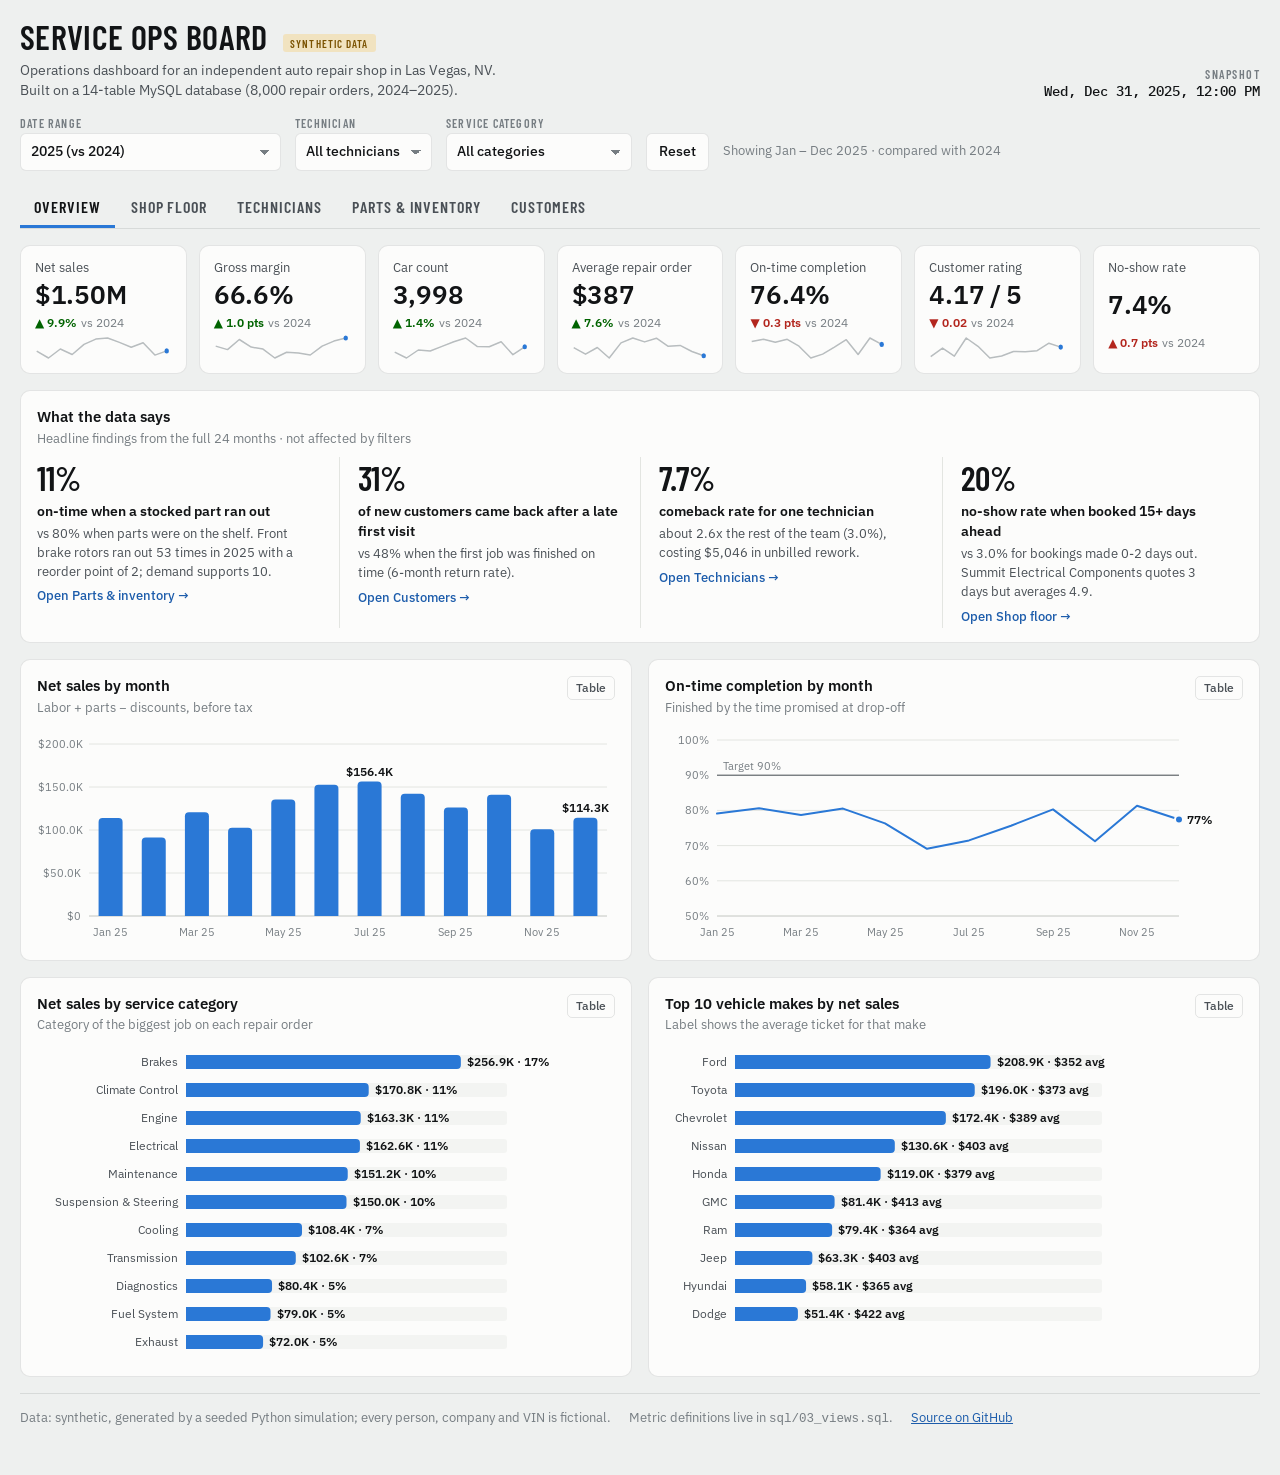
==== commit abd52c11: "Keep every dashboard chart inside its frame under any filter - Line charts widen their y-axis when f" ====
--- a/docs/index.html
+++ b/docs/index.html
@@ -277,6 +277,38 @@
   if (parent) parent.appendChild(e);
   return e;
 }
+
+/* ---------------- keeping labels inside their chart ---------------- */
+const measure = (() => {                        // width in px of a string in a given text class
+  let t = null;
+  return (str, cls) => {
+    if (!t) {
+      const m = s("svg", { width: 0, height: 0, "aria-hidden": "true", style: "position:absolute;left:0;top:0;visibility:hidden;pointer-events:none" });
+      t = s("text", {}, m); document.body.append(m);
+    }
+    t.setAttribute("class", cls); t.textContent = str;
+    return t.getComputedTextLength();
+  };
+})();
+function fitLabel(t, maxW) {                    // shorten with "…" until it fits; the full name shows on hover
+  const full = t.textContent;
+  if (maxW <= 0 || t.getComputedTextLength() <= maxW) return;
+  let lo = 0, hi = full.length;
+  while (lo < hi) {
+    const mid = (lo + hi + 1) >> 1;
+    t.textContent = full.slice(0, mid).trimEnd() + "…";
+    if (t.getComputedTextLength() <= maxW) lo = mid; else hi = mid - 1;
+  }
+  t.textContent = full.slice(0, lo).trimEnd() + "…";
+  s("title", { text: full }, t);
+}
+function keepInside(svg, W0) {                  // safety net: nudge any text that still pokes past the edges
+  for (const t of svg.querySelectorAll("text")) {
+    const b = t.getBBox(), x = +t.getAttribute("x");
+    if (b.x < 0) t.setAttribute("x", x - b.x);
+    else if (b.x + b.width > W0) t.setAttribute("x", x - (b.x + b.width - W0));
+  }
+}
 const ICON = {
   check: '<svg viewBox="0 0 12 12" aria-hidden="true"><path d="M2.5 6.2l2.2 2.2 4.8-4.8" fill="none" stroke="currentColor" stroke-width="1.8" stroke-linecap="round" stroke-linejoin="round"/></svg>',
   alert: '<svg viewBox="0 0 12 12" aria-hidden="true"><path d="M6 2.2v4.4" stroke="currentColor" stroke-width="1.8" stroke-linecap="round"/><circle cx="6" cy="9.3" r="1" fill="currentColor"/></svg>',
@@ -383,6 +415,7 @@
 function widthOf(el) { return Math.max(280, Math.round(el.getBoundingClientRect().width || el.parentElement.getBoundingClientRect().width || 600)); }
 
 function columnChart(el, { labels, values, fmt, tipRows, height = 220, labelIdx = [], color = "var(--accent)", xEvery }) {
+  if (!values.some(v => v > 0)) return noData(el);
   const W0 = widthOf(el), H0 = height, m = { l: 52, r: 8, t: 18, b: 30 };
   const iw = W0 - m.l - m.r, ih = H0 - m.t - m.b;
   const max = niceMax(Math.max(...values, 0));
@@ -405,14 +438,19 @@
     if (labelIdx.includes(i) && bh > 0) s("text", { x: x + bw / 2, y: y - 6, "text-anchor": "middle", class: "val-t", text: fmt(v) }, svg);
   });
   el.append(svg);
+  keepInside(svg, W0);
 }
 
 function lineChart(el, { labels, series, fmt, yMax, yMin = 0, ref, height = 220, ticks = 4 }) {
   const W0 = widthOf(el), H0 = height, m = { l: 52, r: 64, t: 14, b: 30 };
   const iw = W0 - m.l - m.r, ih = H0 - m.t - m.b;
   const all = series.flatMap(sr => sr.values).filter(v => v != null);
-  const max = yMax != null ? yMax : niceMax(Math.max(...all, ref ? ref.value : 0));
-  const min = yMin;
+  if (!all.length) return noData(el);
+  const hi = all.length ? Math.max(...all) : 0, lo = all.length ? Math.min(...all) : 0;
+  // yMin/yMax are the preferred range; small filtered samples can swing past them, so widen to fit
+  const min = lo < yMin ? Math.min(0, lo) : yMin;
+  let max = yMax != null ? yMax : niceMax(Math.max(hi, ref ? ref.value : 0));
+  if (hi > max) max = min + niceMax(hi - min, ticks);
   const X = i => m.l + (labels.length === 1 ? iw / 2 : i / (labels.length - 1) * iw);
   const Y = v => m.t + ih - (v - min) / (max - min) * ih;
   const svg = s("svg", { viewBox: `0 0 ${W0} ${H0}`, role: "img", "aria-label": "Line chart" });
@@ -452,11 +490,17 @@
   hit.addEventListener("focus", () => focusTip(hit, ...at(labels.length - 1)));
   hit.addEventListener("blur", hideTip);
   el.append(svg);
-}
-
+  keepInside(svg, W0);
+}
+
+function noData(el) { el.append(h("p", { class: "note", text: "No jobs match these filters." })); }
 function hbarChart(el, { rows, fmt, max, ref, labelW, barColor = () => "var(--accent)", tipRows }) {
-  const W0 = widthOf(el), rowH = 28, grpH = 26, m = { t: 4, b: 6, r: 58 };
-  const lw = labelW || Math.min(210, Math.max(120, W0 * 0.34));
+  if (!rows.length) return noData(el);
+  const W0 = widthOf(el), rowH = 28, grpH = 26;
+  const valW = Math.max(0, ...rows.map(r => measure(r.text || fmt(r.value), "val-t")));
+  const m = { t: 4, b: 6, r: Math.ceil(valW) + 10 };
+  const nameW = Math.max(0, ...rows.map(r => measure(r.label, "lbl-t")));
+  const lw = labelW || Math.max(48, Math.min(Math.ceil(nameW) + 4, W0 < 520 ? W0 * 0.36 : Math.min(210, W0 * 0.34)));
   let hgt = m.t + m.b, prev = null;
   rows.forEach(r => { if (r.group && r.group !== prev) { hgt += grpH; prev = r.group; } hgt += rowH; });
   const iw = W0 - lw - m.r - 8;
@@ -478,16 +522,22 @@
     y += rowH;
   });
   if (ref) {
-    const x = x0 + ref.value / mx * iw;
+    const x = x0 + ref.value / mx * iw, flip = x + 4 + measure(ref.label, "axis-t") > W0;
     s("line", { x1: x, x2: x, y1: m.t, y2: hgt - m.b, style: "stroke:var(--ink-2);stroke-width:1" }, svg);
-    s("text", { x: x + 4, y: hgt - m.b - 2, class: "axis-t", text: ref.label }, svg);
+    s("text", { x: flip ? x - 4 : x + 4, y: hgt - m.b - 2, "text-anchor": flip ? "end" : "start", class: "axis-t", text: ref.label }, svg);
   }
   el.append(svg);
+  svg.querySelectorAll(".lbl-t").forEach(t => fitLabel(t, lw - 2));
+  keepInside(svg, W0);
 }
 
 function dumbbell(el, { rows, fmt, aName, bName, labelW, padR = 40 }) {
-  const W0 = widthOf(el), rowH = 30, m = { t: 22, b: 6, r: padR };
-  const lw = labelW || Math.min(200, Math.max(110, W0 * 0.32));
+  if (!rows.length) return noData(el);
+  const W0 = widthOf(el), rowH = 30;
+  const valW = Math.max(0, ...rows.map(r => measure(r.text || fmt(r.b), "val-t")));
+  const m = { t: 22, b: 6, r: Math.max(padR, Math.ceil(valW) + 16) };
+  const nameW = Math.max(0, ...rows.map(r => measure(r.label, "lbl-t")));
+  const lw = labelW || Math.max(48, Math.min(Math.ceil(nameW) + 4, W0 < 520 ? W0 * 0.36 : Math.min(200, W0 * 0.32)));
   const hgt = m.t + m.b + rows.length * rowH, x0 = lw + 12, iw = W0 - x0 - m.r;
   const mx = niceMax(Math.max(...rows.flatMap(r => [r.a, r.b])), 4);
   const X = v => x0 + v / mx * iw;
@@ -507,6 +557,8 @@
     hover(hit, r.label, [{ value: fmt(r.a), label: aName }, { value: fmt(r.b), label: bName, color: "var(--accent)" }].concat(r.extra || []));
   });
   el.append(svg);
+  svg.querySelectorAll(".lbl-t").forEach(t => fitLabel(t, lw - 2));
+  keepInside(svg, W0);
 }
 
 function heatmap(el, { rows, cols, value, fmt, tipRows, colEvery = 1, cellH = 26, showValues = false, labelW = 64, domain }) {
@@ -514,6 +566,7 @@
   const cw = (W0 - labelW - 4) / cols.length;
   const hgt = m.t + rows.length * cellH + m.b;
   const vals = []; rows.forEach((_, r) => cols.forEach((_, c) => { const v = value(r, c); if (v != null) vals.push(v); }));
+  if (!vals.length) return noData(el);
   const [lo, hi] = domain || [Math.min(...vals), Math.max(...vals)];
   const step = v => hi === lo ? 4 : Math.min(7, 1 + Math.floor((v - lo) / (hi - lo) * 6.999));
   const svg = s("svg", { viewBox: `0 0 ${W0} ${hgt}`, role: "img", "aria-label": "Heatmap" });
@@ -532,6 +585,8 @@
     });
   });
   el.append(svg);
+  svg.querySelectorAll(".lbl-t").forEach(t => fitLabel(t, labelW - 8));
+  keepInside(svg, W0);
   const scale = h("div", { class: "legend", style: "align-items:center" }, h("span", { text: fmt(lo) }),
     h("span", { style: "gap:2px" }, [1, 2, 3, 4, 5, 6, 7].map(k => h("span", { class: "key-box", style: `background:var(--seq-${k});width:18px` }))),
     h("span", { text: fmt(hi) }));
@@ -903,7 +958,7 @@
     let n = 0, ns = 0, r = 0; for (const c of cm.values()) if (c.ch === ci) { n++; ns += c.ns; if (c.visits > 1) r++; }
     return { label: name, value: n ? ns / n : 0, n, rep: n ? r / n * 100 : 0 };
   }).filter(r => r.n).sort((x, y) => y.value - x.value);
-  const c1 = card(view, { title: "Sales per customer by acquisition channel", sub: "Net sales per customer served in the period" });
+  const c1 = card(view, { title: "Sales per customer by acquisition channel", sub: "Net sales per customer served in the period · repeat = came in 2+ times within the selected period and filters" });
   c1.draw = el => hbarChart(el, { rows: ch.map(r => ({ ...r, text: `${money0(r.value)} · ${pct(r.rep, 0)} repeat` })), fmt: money0,
     tipRows: r => [{ value: money0(r.value), label: "per customer" }, { value: pct(r.rep), label: "visited 2+ times" }, { value: int(r.n), label: "customers" }] });
   c1.table = { cols: ["Channel", "Sales per customer", "Repeat rate", "Customers"], rows: ch.map(r => [r.label, money0(r.value), pct(r.rep), int(r.n)]) };
